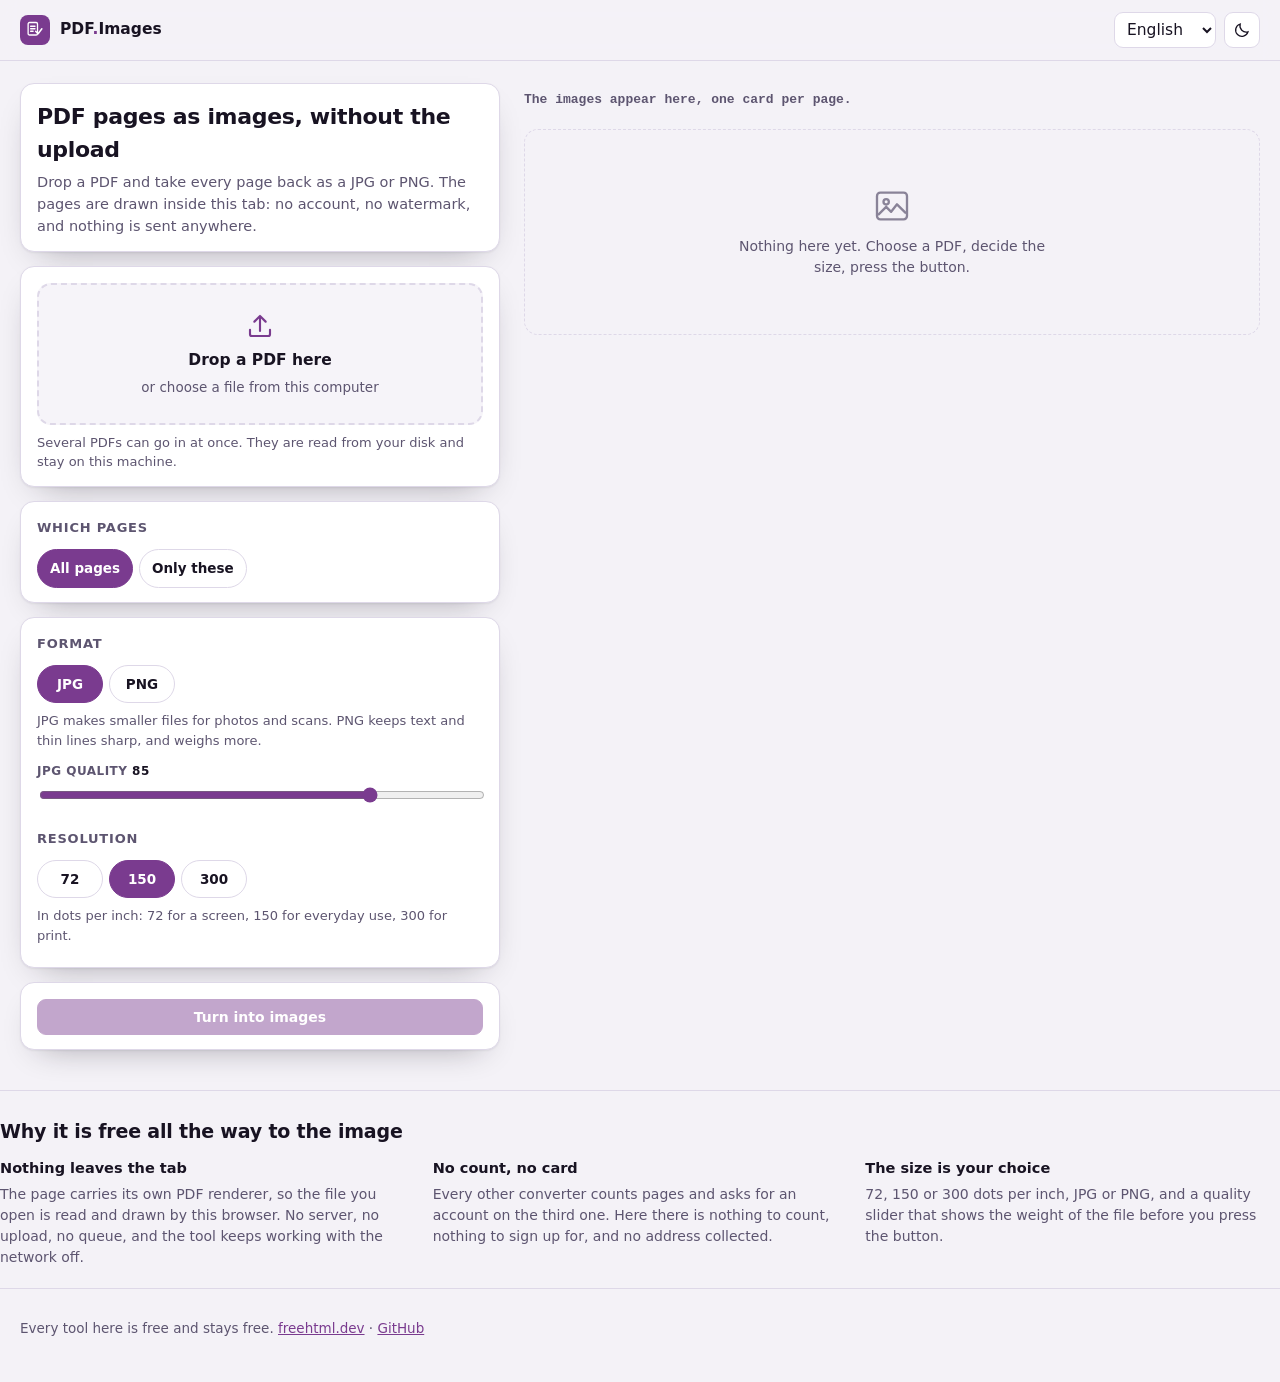
==== index.html @ 57db34dd "CSP prin meta: default-src 'self', connect-src 'self', object-src 'none'. GitHub Pages nu permite an" ====
<!DOCTYPE html>
<html lang="en" data-version="1.0.0">
<head>
<meta charset="utf-8">
<meta http-equiv="Content-Security-Policy" content="default-src 'self'; script-src 'self' 'unsafe-inline' blob: 'wasm-unsafe-eval'; style-src 'self' 'unsafe-inline'; img-src 'self' data: blob:; font-src 'self' data:; media-src 'self' blob: data:; connect-src 'self'; worker-src 'self' blob:; object-src 'none'; base-uri 'self'; upgrade-insecure-requests">
<!-- CSP prin meta: GitHub Pages nu permite antete HTTP. Fara frame-ancestors/form-action, pe care meta nu le accepta. -->
<meta name="viewport" content="width=device-width, initial-scale=1, viewport-fit=cover">
<meta name="color-scheme" content="light dark">
<meta name="theme-color" content="#7a3b8f">
<title>PDF to Images · pages as JPG or PNG, made in the tab</title>
<meta name="description" content="Turn every page of a PDF into a JPG or PNG at the resolution you pick. No account, no watermark, no upload: the pages are drawn inside the browser.">
<meta name="author" content="Kristian Mario Miskovic (TekiDeki)">
<meta name="robots" content="index, follow">
<link rel="manifest" href="manifest.json">
<link rel="icon" href="favicon.ico" sizes="32x32">
<link rel="icon" href="icons/icon.svg" type="image/svg+xml">
<link rel="apple-touch-icon" href="apple-touch-icon.png">
<style>
/* PDF to Images - TekiDeki
   SPDX-License-Identifier: Apache-2.0
   One skin for the tool, a second one for the dark theme. The page images are
   shown on a neutral sheet so a white PDF still has an edge. */

:root{
  --bg:#f4f2f7; --surface:#ffffff; --surface-2:#ebe7f1; --ink:#181322; --muted:#5d5570;
  --line:#ded8e8; --accent:#7a3b8f; --accent-ink:#ffffff; --danger:#a43126;
  --shadow:0 1px 2px rgba(24,19,34,.06),0 14px 34px -20px rgba(24,19,34,.45);
  --r:14px; --r-sm:9px;
  --sans:ui-sans-serif,system-ui,-apple-system,"Segoe UI",Roboto,"Helvetica Neue",Arial,sans-serif;
  --mono:ui-monospace,SFMono-Regular,"SF Mono",Menlo,Consolas,monospace;
}
html[data-theme="dark"]{
  --bg:#100c16; --surface:#191322; --surface-2:#211a2c; --ink:#ece7f4; --muted:#a99cbd;
  --line:#2f2740; --accent:#c79ae0; --accent-ink:#1a1022;
  --shadow:0 1px 2px rgba(0,0,0,.55),0 20px 44px -26px rgba(0,0,0,.95);
}
*{box-sizing:border-box}
[hidden]{display:none !important}
body{margin:0;background:var(--bg);color:var(--ink);font-family:var(--sans);font-size:15.5px;line-height:1.5;-webkit-font-smoothing:antialiased}
.wrap{max-width:1400px;margin:0 auto;padding:0 20px}
.sr{position:absolute;width:1px;height:1px;overflow:hidden;clip:rect(0 0 0 0);white-space:nowrap}
.skip{position:absolute;left:-999px}
.skip:focus{left:12px;top:12px;z-index:30;background:var(--surface);padding:10px 14px;border-radius:8px}

/* top bar */
.topbar{position:sticky;top:0;z-index:20;background:color-mix(in srgb,var(--bg) 88%,transparent);backdrop-filter:blur(10px);border-bottom:1px solid var(--line)}
.topbar-in{display:flex;align-items:center;justify-content:space-between;gap:12px;height:60px}
.brand{display:flex;align-items:center;gap:10px;text-decoration:none;color:var(--ink);font-weight:650}
.mark{width:30px;height:30px;display:grid;place-items:center;border-radius:8px;background:var(--accent);color:var(--accent-ink)}
.mark svg{width:20px;height:20px;fill:none;stroke:currentColor}
.brand-dot{color:var(--accent)}
.tools{display:flex;align-items:center;gap:8px}
.select,.iconbtn{height:36px;border:1px solid var(--line);background:var(--surface);color:var(--ink);border-radius:9px;font:inherit}
.select{padding:0 8px;max-width:150px}
.iconbtn{width:36px;display:grid;place-items:center;cursor:pointer}
.iconbtn svg{width:18px;height:18px;fill:none;stroke:currentColor;stroke-width:1.7;stroke-linecap:round}
html[data-theme="dark"] .moon{display:none}
html[data-theme="light"] .sun{display:none}

/* the two columns */
.layout{display:grid;grid-template-columns:minmax(340px,480px) minmax(0,1fr);gap:24px;align-items:start;padding-top:22px;padding-bottom:30px}
.editor{display:flex;flex-direction:column;gap:14px;min-width:0}
.panel{background:var(--surface);border:1px solid var(--line);border-radius:var(--r);padding:16px 16px 14px;box-shadow:var(--shadow)}
.panel h2{margin:0 0 12px;font-size:13px;letter-spacing:.06em;text-transform:uppercase;color:var(--muted)}
.panel h2:not(:first-child){margin-top:18px}
h1{font-size:22px;margin:0 0 6px;letter-spacing:-.015em}
.lede{margin:0;color:var(--muted);font-size:14.5px}
.hint{margin:8px 0 0;color:var(--muted);font-size:13px}
.warn{margin:8px 0 0;color:var(--danger);font-size:13px;font-weight:600}

/* drop zone */
.drop{
  display:flex;flex-direction:column;align-items:center;gap:4px;text-align:center;
  border:2px dashed var(--line);border-radius:var(--r);padding:26px 16px;cursor:pointer;
  background:color-mix(in srgb,var(--surface-2) 45%,var(--surface));transition:border-color .15s,background .15s;
}
.drop:hover,.drop.over{border-color:var(--accent);background:color-mix(in srgb,var(--accent) 8%,var(--surface))}
.drop strong{font-size:15.5px}
.drop span{color:var(--muted);font-size:13.5px}
.drop-icon{width:30px;height:30px;fill:none;stroke:var(--accent);stroke-width:1.7;stroke-linecap:round;stroke-linejoin:round;margin-bottom:4px}
.drop input{position:absolute;width:1px;height:1px;opacity:0}

/* chosen files */
.files{list-style:none;margin:12px 0 0;padding:0;display:flex;flex-direction:column;gap:8px}
.files:empty{display:none}
.file-item{display:flex;align-items:center;gap:10px;padding:9px;border:1px solid var(--line);border-radius:var(--r-sm);background:var(--surface-2)}
.file-thumb{width:44px;height:58px;object-fit:contain;background:#fff;border-radius:4px;border:1px solid var(--line);flex:none}
.file-meta{min-width:0;flex:1}
.file-name{display:block;font-size:13.5px;font-weight:600;white-space:nowrap;overflow:hidden;text-overflow:ellipsis}
.file-sub{display:block;font-size:12.5px;color:var(--muted)}
.file-x{flex:none}

/* segmented control */
.seg{display:flex;flex-wrap:wrap;gap:6px}
.seg-item{position:relative}
.seg-item input{position:absolute;opacity:0;width:1px;height:1px}
.seg-item span{
  display:inline-flex;align-items:center;justify-content:center;min-width:66px;
  padding:8px 12px;border:1px solid var(--line);border-radius:999px;font-size:13.5px;font-weight:600;
  cursor:pointer;background:var(--surface);
}
.seg-item input:checked+span{background:var(--accent);border-color:var(--accent);color:var(--accent-ink)}
.seg-item input:focus-visible+span{outline:2px solid color-mix(in srgb,var(--accent) 55%,transparent);outline-offset:2px}

/* fields */
.field{display:block;margin:12px 0 0}
.field>span{display:block;font-size:12px;font-weight:600;text-transform:uppercase;letter-spacing:.04em;color:var(--muted);margin-bottom:5px}
.field input[type="text"],.field input[type="password"]{
  width:100%;font:inherit;font-size:14.5px;color:var(--ink);background:var(--surface-2);
  border:1px solid var(--line);border-radius:var(--r-sm);padding:9px 10px;
}
.field input:focus{outline:2px solid color-mix(in srgb,var(--accent) 55%,transparent);outline-offset:1px;border-color:var(--accent)}
.field input[type="range"]{width:100%;accent-color:var(--accent);margin-top:2px}
.field b{color:var(--ink);font-variant-numeric:tabular-nums}

/* buttons */
.btn{
  display:inline-flex;align-items:center;justify-content:center;gap:7px;
  font:600 14px/1 var(--sans);padding:10px 13px;border-radius:9px;cursor:pointer;
  border:1px solid var(--line);background:var(--surface);color:var(--ink);text-decoration:none;
}
.btn:hover{border-color:var(--accent)}
.btn.small{padding:7px 10px;font-size:13px}
.shot-foot .btn{flex:1 1 auto}
.btn.primary{background:var(--accent);border-color:var(--accent);color:var(--accent-ink)}
.btn.ghost{background:transparent}
.btn.wide{width:100%}
.btn:disabled{opacity:.45;cursor:not-allowed}
.btn:disabled:hover{border-color:var(--line)}
.actions-panel{display:flex;flex-direction:column;gap:10px}
.status{margin:0;color:var(--muted);font-size:13.5px;min-height:20px}
.status:empty{display:none}

/* viewer */
.viewer{min-width:0}
.viewer-bar{display:flex;align-items:center;justify-content:space-between;gap:12px;margin-bottom:12px;min-height:34px}
.pages-count{font:600 13px/1.3 var(--mono);color:var(--muted)}
.progress{margin-bottom:12px}
.progress .bar{height:8px;border-radius:999px;background:var(--surface-2);overflow:hidden;border:1px solid var(--line)}
.progress .bar span{display:block;height:100%;width:0;background:var(--accent);transition:width .15s linear}
.progress p{margin:6px 0 0;font-size:13px;color:var(--muted)}
.shots{display:grid;grid-template-columns:repeat(auto-fill,minmax(240px,1fr));gap:14px}
.shot{background:var(--surface);border:1px solid var(--line);border-radius:var(--r);overflow:hidden;box-shadow:var(--shadow);display:flex;flex-direction:column}
.shot img{display:block;width:100%;height:260px;object-fit:contain;background:#fff;border-bottom:1px solid var(--line)}
.shot-foot{display:flex;flex-wrap:wrap;align-items:center;gap:8px;padding:10px}
.shot-meta{flex:1 1 100%;min-width:0}
.shot-name{display:block;font-size:12.5px;font-weight:600;white-space:nowrap;overflow:hidden;text-overflow:ellipsis}
.shot-sub{display:block;font:11.5px/1.4 var(--mono);color:var(--muted)}
.empty{display:grid;place-items:center;text-align:center;gap:10px;padding:56px 20px;border:1px dashed var(--line);border-radius:var(--r);color:var(--muted)}
.empty svg{width:40px;height:40px;fill:none;stroke:currentColor;stroke-width:1.4;stroke-linecap:round;stroke-linejoin:round;opacity:.7}
.empty p{margin:0;font-size:14px;max-width:38ch}

/* modal */
.modal{position:fixed;inset:0;z-index:40;display:grid;place-items:center;padding:20px;background:rgba(12,8,18,.55)}
.modal[hidden]{display:none}
.modal-card{width:100%;max-width:400px;background:var(--surface);border:1px solid var(--line);border-radius:var(--r);padding:18px;box-shadow:0 30px 70px -30px rgba(0,0,0,.6)}
.modal-card h2{margin:0 0 6px;font-size:18px;text-transform:none;letter-spacing:0}
.modal-card p{margin:0;color:var(--muted);font-size:14px}
.modal-actions{display:flex;gap:8px;margin-top:14px}

/* about + foot */
.about{padding:26px 0 10px;border-top:1px solid var(--line);margin-top:10px}
.about h2{font-size:19px;margin:0 0 12px;letter-spacing:-.01em}
.about-grid{display:grid;grid-template-columns:repeat(3,minmax(0,1fr));gap:18px}
.about h3{margin:0 0 4px;font-size:14.5px}
.about p{margin:0;color:var(--muted);font-size:14px}
.foot{border-top:1px solid var(--line);margin-top:10px;padding:16px 0 30px;color:var(--muted);font-size:13.5px}
.foot a{color:var(--accent)}

@media (max-width:1080px){
  .layout{grid-template-columns:minmax(0,1fr)}
  .about-grid{grid-template-columns:minmax(0,1fr)}
}
@media (max-width:520px){
  .shots{grid-template-columns:repeat(auto-fill,minmax(150px,1fr))}
  .shot img{height:190px}
}
@media (prefers-reduced-motion:reduce){*{transition:none !important;animation:none !important}}
</style>
<script>
/* Paint the stored theme before the body exists, so a reload never flashes. */
(function () {
  try {
    var saved = localStorage.getItem('pdf-images.theme');
    var dark = saved === 'dark' || (!saved && window.matchMedia && window.matchMedia('(prefers-color-scheme: dark)').matches);
    document.documentElement.setAttribute('data-theme', dark ? 'dark' : 'light');
  } catch (e) {
    document.documentElement.setAttribute('data-theme', 'light');
  }
}());
</script>
</head>
<body>

<a class="skip" href="#editor" data-i18n="skip">Skip to the file</a>

<header class="topbar">
  <div class="wrap topbar-in">
    <a class="brand" href="#editor">
      <span class="mark" aria-hidden="true"><svg viewBox="0 0 32 32"><rect x="5" y="4" width="15" height="20" rx="2.2" fill="none" stroke="currentColor" stroke-width="2.1"/><path d="M9 10h7M9 14h7M9 18h4" stroke="currentColor" stroke-width="2.1" stroke-linecap="round"/><path d="M17 18l4 4 6-8" fill="none" stroke="currentColor" stroke-width="2.4" stroke-linecap="round" stroke-linejoin="round"/></svg></span>
      <span class="brand-text">PDF<span class="brand-dot">.</span>Images</span>
    </a>
    <div class="tools">
      <label class="sr" for="lang" data-i18n="uiLanguage">Interface language</label>
      <select id="lang" class="select"></select>
      <button id="theme" class="iconbtn" type="button" data-i18n-aria-label="theme" aria-label="Switch theme">
        <svg class="sun" viewBox="0 0 24 24" aria-hidden="true"><circle cx="12" cy="12" r="4.2"/><path d="M12 2.6v2.2M12 19.2v2.2M4.2 12H2M22 12h-2.2M6 6l1.6 1.6M16.4 16.4L18 18M18 6l-1.6 1.6M7.6 16.4L6 18"/></svg>
        <svg class="moon" viewBox="0 0 24 24" aria-hidden="true"><path d="M20 14.4A8.4 8.4 0 0 1 9.6 4a8.4 8.4 0 1 0 10.4 10.4z"/></svg>
      </button>
    </div>
  </div>
</header>

<main class="wrap layout">

  <section class="editor" id="editor" aria-label="Settings">

    <div class="panel">
      <h1 data-i18n="h1">PDF pages as images, without the upload</h1>
      <p class="lede" data-i18n="lede">Drop a PDF and take every page back as a JPG or PNG. The pages are drawn inside this tab: no account, no watermark, and nothing is sent anywhere.</p>
    </div>

    <div class="panel">
      <label class="drop" id="drop" for="file">
        <svg class="drop-icon" viewBox="0 0 24 24" aria-hidden="true"><path d="M12 16V4m0 0L7.5 8.5M12 4l4.5 4.5"/><path d="M4 15v3.5A1.5 1.5 0 0 0 5.5 20h13a1.5 1.5 0 0 0 1.5-1.5V15"/></svg>
        <strong data-i18n="dropTitle">Drop a PDF here</strong>
        <span data-i18n="dropOr">or choose a file from this computer</span>
        <input id="file" type="file" accept="application/pdf,.pdf" multiple>
      </label>
      <p class="hint" data-i18n="dropHint">Several PDFs can go in at once. They are read from your disk and stay on this machine.</p>

      <ul class="files" id="files"></ul>

      <button id="btn-clear" class="btn ghost small" type="button" hidden data-i18n="clear">Start over</button>
    </div>

    <div class="panel" id="panel-pages">
      <h2 data-i18n="rangeTitle">Which pages</h2>
      <div class="seg" role="group" aria-labelledby="rangeLabel">
        <label class="seg-item"><input type="radio" name="range" value="all" checked><span data-i18n="rangeAll">All pages</span></label>
        <label class="seg-item"><input type="radio" name="range" value="some"><span data-i18n="rangeSome">Only these</span></label>
      </div>
      <label class="field" id="range-field" hidden>
        <span data-i18n="rangeLabel2">Pages to take</span>
        <input id="range" type="text" inputmode="numeric" placeholder="1-3, 7, 10-12" data-i18n-placeholder="rangePlaceholder" value="">
      </label>
      <p class="warn" id="range-warn" hidden data-i18n="rangeBad">That page list cannot be read. Try 1-3, 7.</p>
    </div>

    <div class="panel">
      <h2 data-i18n="formatTitle">Format</h2>
      <div class="seg" role="group">
        <label class="seg-item"><input type="radio" name="format" value="jpg" checked><span>JPG</span></label>
        <label class="seg-item"><input type="radio" name="format" value="png"><span>PNG</span></label>
      </div>
      <p class="hint" data-i18n="formatHint">JPG makes smaller files for photos and scans. PNG keeps text and thin lines sharp, and weighs more.</p>

      <label class="field" id="quality-field">
        <span><span data-i18n="qualityTitle">JPG quality</span> <b id="quality-out">85</b></span>
        <input id="quality" type="range" min="40" max="100" step="5" value="85">
      </label>

      <h2 data-i18n="resTitle">Resolution</h2>
      <div class="seg" role="group">
        <label class="seg-item"><input type="radio" name="dpi" value="72"><span>72</span></label>
        <label class="seg-item"><input type="radio" name="dpi" value="150" checked><span>150</span></label>
        <label class="seg-item"><input type="radio" name="dpi" value="300"><span>300</span></label>
      </div>
      <p class="hint" data-i18n="resHint">In dots per inch: 72 for a screen, 150 for everyday use, 300 for print.</p>
      <p class="hint" id="res-note"></p>
    </div>

    <div class="panel actions-panel">
      <button id="convert" class="btn primary wide" type="button" disabled data-i18n="convert">Turn into images</button>
      <p class="status" id="status" role="status" aria-live="polite"></p>
      <p class="warn" id="error" role="alert" hidden></p>
    </div>

  </section>

  <section class="viewer" aria-label="Images">
    <div class="viewer-bar">
      <span class="pages-count" id="count" data-i18n="resultsEmpty">The images appear here, one card per page.</span>
      <button id="dl-all" class="btn primary small" type="button" hidden data-i18n="downloadAll">Download all as ZIP</button>
    </div>
    <div class="progress" id="progress" hidden>
      <div class="bar"><span id="bar-fill"></span></div>
      <p id="progress-text"></p>
    </div>
    <div class="shots" id="results"></div>
    <div class="empty" id="empty">
      <svg viewBox="0 0 24 24" aria-hidden="true"><rect x="3" y="4" width="18" height="16" rx="2"/><circle cx="8.5" cy="9.5" r="1.6"/><path d="M4 17l4.5-4.5 3 3L15 11l5 5"/></svg>
      <p data-i18n="emptyText">Nothing here yet. Choose a PDF, decide the size, press the button.</p>
    </div>
  </section>

</main>

<section class="about wrap">
  <h2 data-i18n="aboutTitle">Why it is free all the way to the image</h2>
  <div class="about-grid">
    <div>
      <h3 data-i18n="about1Title">Nothing leaves the tab</h3>
      <p data-i18n="about1Body">The page carries its own PDF renderer, so the file you open is read and drawn by this browser. No server, no upload, no queue, and the tool keeps working with the network off.</p>
    </div>
    <div>
      <h3 data-i18n="about2Title">No count, no card</h3>
      <p data-i18n="about2Body">Every other converter counts pages and asks for an account on the third one. Here there is nothing to count, nothing to sign up for, and no address collected.</p>
    </div>
    <div>
      <h3 data-i18n="about3Title">The size is your choice</h3>
      <p data-i18n="about3Body">72, 150 or 300 dots per inch, JPG or PNG, and a quality slider that shows the weight of the file before you press the button.</p>
    </div>
  </div>
</section>

<footer class="foot">
  <div class="wrap">
    <p><span data-i18n="footerFree">Every tool here is free and stays free.</span> <a href="https://freehtml.dev">freehtml.dev</a> · <a href="https://github.com/TekiDeki/PDF-to-Images">GitHub</a></p>
  </div>
</footer>

<div class="modal" id="locked" hidden>
  <div class="modal-card" role="dialog" aria-modal="true" aria-labelledby="locked-title">
    <h2 id="locked-title" data-i18n="lockedTitle">This PDF is locked</h2>
    <p data-i18n="lockedHint">Type its password. It is used here and never leaves this tab.</p>
    <label class="field">
      <span data-i18n="passwordLabel">Password</span>
      <input id="password" type="password" autocomplete="off" spellcheck="false">
    </label>
    <p class="warn" id="locked-warn" hidden data-i18n="wrongPassword">That password did not open the file.</p>
    <div class="modal-actions">
      <button id="unlock" class="btn primary" type="button" data-i18n="unlock">Open</button>
      <button id="locked-cancel" class="btn ghost" type="button" data-i18n="cancel">Cancel</button>
    </div>
  </div>
</div>

<script type="text/plain" id="engine-main">/**
 * @licstart The following is the entire license notice for the
 * JavaScript code in this page
 *
 * Copyright 2024 Mozilla Foundation
 *
 * Licensed under the Apache License, Version 2.0 (the "License");
 * you may not use this file except in compliance with the License.
 * You may obtain a copy of the License at
 *
 *     http://www.apache.org/licenses/LICENSE-2.0
 *
 * Unless required by applicable law or agreed to in writing, software
 * distributed under the License is distributed on an "AS IS" BASIS,
 * WITHOUT WARRANTIES OR CONDITIONS OF ANY KIND, either express or implied.
 * See the License for the specific language governing permissions and
 * limitations under the License.
 * @licend The above is the entire license notice for the
 * JavaScript code in this page
 */
/**
 * pdfjsVersion = 6.4.299
 * pdfjsBuild = d0991a0d5
 */
const t=!("object"!=typeof process||process+""!="[object process]"||process.versions.nw||process.versions.electron&&process.type&&"browser"!==process.type),e=[1/0,1/0,-1/0,-1/0],i=new Float32Array(e),n=[.001,0,0,.001,0,0],s="http://www.w3.org/2000/svg",r=1,a=2,o=4,l=16,h=32,c=64,d=128,u=256,p={DISABLE:0,ENABLE:1,ENABLE_FORMS:2,ENABLE_STORAGE:3},g="pdfjs_internal_id_",m="pdfjs_internal_editor_",f={DISABLE:-1,NONE:0,FREETEXT:3,HIGHLIGHT:9,STAMP:13,INK:15,POPUP:16,SIGNATURE:101,COMMENT:102},b={RESIZE:1,CREATE:2,FREETEXT_SIZE:11,FREETEXT_COLOR:12,FREETEXT_OPACITY:13,INK_COLOR:21,INK_THICKNESS:22,INK_OPACITY:23,INK_COLOR_AND_OPACITY:24,HIGHLIGHT_COLOR:31,HIGHLIGHT_THICKNESS:32,HIGHLIGHT_FREE:33,HIGHLIGHT_SHOW_ALL:34,DRAW_STEP:41},y={PRINT:4,MODIFY_CONTENTS:8,COPY:16,MODIFY_ANNOTATIONS:32,FILL_INTERACTIVE_FORMS:256,COPY_FOR_ACCESSIBILITY:512,ASSEMBLE:1024,PRINT_HIGH_QUALITY:2048},v=0,w=1,A=2,x=3,C=3,E=4,S={GRAYSCALE_1BPP:1,RGB_24BPP:2,RGBA_32BPP:3},T={TEXT:1,LINK:2,FREETEXT:3,LINE:4,SQUARE:5,CIRCLE:6,POLYGON:7,POLYLINE:8,HIGHLIGHT:9,UNDERLINE:10,SQUIGGLY:11,STRIKEOUT:12,STAMP:13,CARET:14,INK:15,POPUP:16,FILEATTACHMENT:17,SOUND:18,MOVIE:19,WIDGET:20,SCREEN:21,PRINTERMARK:22,TRAPNET:23,WATERMARK:24,THREED:25,REDACT:26,RICHMEDIA:27},_=1,k=2,D=3,P=4,M=5,I={ERRORS:0,WARNINGS:1,INFOS:5},F={dependency:1,setLineWidth:2,setLineCap:3,setLineJoin:4,setMiterLimit:5,setDash:6,setRenderingIntent:7,setFlatness:8,setGState:9,save:10,restore:11,transform:12,moveTo:13,lineTo:14,curveTo:15,curveTo2:16,curveTo3:17,closePath:18,rectangle:19,stroke:20,closeStroke:21,fill:22,eoFill:23,fillStroke:24,eoFillStroke:25,closeFillStroke:26,closeEOFillStroke:27,endPath:28,clip:29,eoClip:30,beginText:31,endText:32,setCharSpacing:33,setWordSpacing:34,setHScale:35,setLeading:36,setFont:37,setTextRenderingMode:38,setTextRise:39,moveText:40,setLeadingMoveText:41,setTextMatrix:42,nextLine:43,showText:44,showSpacedText:45,nextLineShowText:46,nextLineSetSpacingShowText:47,setCharWidth:48,setCharWidthAndBounds:49,setStrokeColorSpace:50,setFillColorSpace:51,setStrokeColor:52,setStrokeColorN:53,setFillColor:54,setFillColorN:55,setStrokeGray:56,setFillGray:57,setStrokeRGBColor:58,setFillRGBColor:59,setStrokeCMYKColor:60,setFillCMYKColor:61,shadingFill:62,beginInlineImage:63,beginImageData:64,endInlineImage:65,paintXObject:66,markPoint:67,markPointProps:68,beginMarkedContent:69,beginMarkedContentProps:70,endMarkedContent:71,beginCompat:72,endCompat:73,paintFormXObjectBegin:74,paintFormXObjectEnd:75,beginGroup:76,endGroup:77,beginAnnotation:80,endAnnotation:81,paintImageMaskXObject:83,paintImageMaskXObjectGroup:84,paintImageXObject:85,paintInlineImageXObject:86,paintInlineImageXObjectGroup:87,paintImageXObjectRepeat:88,paintImageMaskXObjectRepeat:89,paintSolidColorImageMask:90,constructPath:91,setStrokeTransparent:92,setFillTransparent:93,rawFillPath:94},B=0,O=1,R=2,L=3,N=4,U={NEED_PASSWORD:1,INCORRECT_PASSWORD:2};let H=I.WARNINGS;function setVerbosityLevel(t){Number.isInteger(t)&&(H=t)}function getVerbosityLevel(){return H}function info(t){H>=I.INFOS&&console.info(`Info: ${t}`)}function warn(t){H>=I.WARNINGS&&console.warn(`Warning: ${t}`)}function unreachable(t){throw new Error(t)}function assert(t,e){t||unreachable(e)}function createValidAbsoluteUrl(t,e=null,i=null){if(!t)return null;if(i&&"string"==typeof t){if(i.addDefaultProtocol&&t.startsWith("www.")){const e=t.match(/\./g);e?.length>=2&&(t=`http://${t}`)}if(i.tryConvertEncoding)try{t=function stringToUTF8String(t){return decodeURIComponent(escape(t))}(t)}catch{}}const n=e?URL.parse(t,e):URL.parse(t);return function _isValidProtocol(t){switch(t?.protocol){case"http:":case"https:":case"ftp:":case"mailto:":case"tel:":return!0;default:return!1}}(n)?n:null}function updateUrlHash(t,e,i=!1){const n=URL.parse(t);if(n){n.hash=e;return n.href}return i&&createValidAbsoluteUrl(t,"http://example.com")?t.split("#",1)[0]+""+(e?`#${e}`:""):""}function stripPath(t){return t.substring(t.lastIndexOf("/")+1)}function shadow(t,e,i,n=!1){Object.defineProperty(t,e,{value:i,enumerable:!n,configurable:!0,writable:!1});return i}const z=function BaseExceptionClosure(){function BaseException(t,e){this.message=t;this.name=e}BaseException.prototype=new Error;BaseException.constructor=BaseException;return BaseException}();class PasswordException extends z{constructor(t,e){super(t,"PasswordException");this.code=e}}class UnknownErrorException extends z{constructor(t,e){super(t,"UnknownErrorException");this.details=e}}class InvalidPDFException extends z{constructor(t){super(t,"InvalidPDFException")}}class ResponseException extends z{constructor(t,e,i){super(t,"ResponseException");this.status=e;this.missing=i}}class FormatError extends z{constructor(t){super(t,"FormatError")}}class AbortException extends z{constructor(t){super(t,"AbortException")}}function stringToBytes(t){"string"!=typeof t&&unreachable("Invalid argument for stringToBytes");const e=t.length,i=new Uint8Array(e);for(let n=0;n<e;++n)i[n]=255&t.charCodeAt(n);return i}class FeatureTest{static get isLittleEndian(){const t=new Uint8Array(4);t[0]=1;return shadow(this,"isLittleEndian",1===new Uint32Array(t.buffer,0,1)[0])}static get isOffscreenCanvasSupported(){return shadow(this,"isOffscreenCanvasSupported","undefined"!=typeof OffscreenCanvas)}static get isImageDecoderSupported(){return shadow(this,"isImageDecoderSupported","undefined"!=typeof ImageDecoder)}static get isFloat16ArraySupported(){return shadow(this,"isFloat16ArraySupported","undefined"!=typeof Float16Array)}static get isSanitizerSupported(){return shadow(this,"isSanitizerSupported","undefined"!=typeof Sanitizer)}static get platform(){const{platform:t,userAgent:e}=navigator;return shadow(this,"platform",{isAndroid:e.includes("Android"),isLinux:t.includes("Linux"),isMac:t.includes("Mac"),isWindows:t.includes("Win"),isFirefox:e.includes("Firefox")})}static get isCanvasFilterSupported(){let t;this.isOffscreenCanvasSupported?t=new OffscreenCanvas(1,1).getContext("2d"):"undefined"!=typeof document&&(t=document.createElement("canvas").getContext("2d"));return shadow(this,"isCanvasFilterSupported",void 0!==t?.filter)}static get isAlphaColorInputSupported(){if("undefined"==typeof document)return shadow(this,"isAlphaColorInputSupported",!1);const t=document.createElement("input");t.type="color";t.setAttribute("alpha","");t.value="#ff000080";return shadow(this,"isAlphaColorInputSupported","#ff0000"!==t.value)}static get isBackdropFilterSupported(){return shadow(this,"isBackdropFilterSupported","undefined"!=typeof CSS&&CSS.supports("backdrop-filter","blur(1px)"))}}class Util{static get hexNums(){return shadow(this,"hexNums",Array.from({length:256},(t,e)=>e.toString(16).padStart(2,"0")))}static makeHexColor(t,e,i){return`#${this.hexNums[t]}${this.hexNums[e]}${this.hexNums[i]}`}static transform(t,e){return[t[0]*e[0]+t[2]*e[1],t[1]*e[0]+t[3]*e[1],t[0]*e[2]+t[2]*e[3],t[1]*e[2]+t[3]*e[3],t[0]*e[4]+t[2]*e[5]+t[4],t[1]*e[4]+t[3]*e[5]+t[5]]}static multiplyByDOMMatrix(t,e){return[t[0]*e.a+t[2]*e.b,t[1]*e.a+t[3]*e.b,t[0]*e.c+t[2]*e.d,t[1]*e.c+t[3]*e.d,t[0]*e.e+t[2]*e.f+t[4],t[1]*e.e+t[3]*e.f+t[5]]}static applyTransform(t,e,i=0){const n=t[i],s=t[i+1];t[i]=n*e[0]+s*e[2]+e[4];t[i+1]=n*e[1]+s*e[3]+e[5]}static applyTransformToBezier(t,e,i=0){const n=e[0],s=e[1],r=e[2],a=e[3],o=e[4],l=e[5];for(let e=0;e<6;e+=2){const h=t[i+e],c=t[i+e+1];t[i+e]=h*n+c*r+o;t[i+e+1]=h*s+c*a+l}}static applyInverseTransform(t,e){const i=t[0],n=t[1],s=e[0]*e[3]-e[1]*e[2];t[0]=(i*e[3]-n*e[2]+e[2]*e[5]-e[4]*e[3])/s;t[1]=(-i*e[1]+n*e[0]+e[4]*e[1]-e[5]*e[0])/s}static axialAlignedBoundingBox(t,e,i){const n=e[0],s=e[1],r=e[2],a=e[3],o=e[4],l=e[5],h=t[0],c=t[1],d=t[2],u=t[3];let p=n*h+o,g=p,m=n*d+o,f=m,b=a*c+l,y=b,v=a*u+l,w=v;if(0!==s||0!==r){const t=s*h,e=s*d,i=r*c,n=r*u;p+=i;f+=i;m+=n;g+=n;b+=t;w+=t;v+=e;y+=e}i[0]=Math.min(i[0],p,m,g,f);i[1]=Math.min(i[1],b,v,y,w);i[2]=Math.max(i[2],p,m,g,f);i[3]=Math.max(i[3],b,v,y,w)}static inverseTransform(t){const e=t[0]*t[3]-t[1]*t[2];return[t[3]/e,-t[1]/e,-t[2]/e,t[0]/e,(t[2]*t[5]-t[4]*t[3])/e,(t[4]*t[1]-t[5]*t[0])/e]}static singularValueDecompose2dScale(t,e){const i=t[0],n=t[1],s=t[2],r=t[3],a=i**2+n**2,o=i*s+n*r,l=s**2+r**2,h=(a+l)/2,c=Math.sqrt(h**2-(a*l-o**2));e[0]=Math.sqrt(h+c||1);e[1]=Math.sqrt(h-c||1)}static normalizeRect(t){const e=t.slice(0);if(t[0]>t[2]){e[0]=t[2];e[2]=t[0]}if(t[1]>t[3]){e[1]=t[3];e[3]=t[1]}return e}static intersect(t,e){const i=Math.max(Math.min(t[0],t[2]),Math.min(e[0],e[2])),n=Math.min(Math.max(t[0],t[2]),Math.max(e[0],e[2]));if(i>n)return null;const s=Math.max(Math.min(t[1],t[3]),Math.min(e[1],e[3])),r=Math.min(Math.max(t[1],t[3]),Math.max(e[1],e[3]));return s>r?null:[i,s,n,r]}static pointBoundingBox(t,e,i){i[0]=Math.min(i[0],t);i[1]=Math.min(i[1],e);i[2]=Math.max(i[2],t);i[3]=Math.max(i[3],e)}static rectBoundingBox(t,e,i,n,s){s[0]=Math.min(s[0],t,i);s[1]=Math.min(s[1],e,n);s[2]=Math.max(s[2],t,i);s[3]=Math.max(s[3],e,n)}static#t(t,e,i,n,s,r,a,o,l,h){if(l<=0||l>=1)return;const c=1-l,d=l*l,u=d*l,p=c*(c*(c*t+3*l*e)+3*d*i)+u*n,g=c*(c*(c*s+3*l*r)+3*d*a)+u*o;h[0]=Math.min(h[0],p);h[1]=Math.min(h[1],g);h[2]=Math.max(h[2],p);h[3]=Math.max(h[3],g)}static#e(t,e,i,n,s,r,a,o,l,h,c,d){if(Math.abs(l)<1e-12){Math.abs(h)>=1e-12&&this.#t(t,e,i,n,s,r,a,o,-c/h,d);return}const u=h**2-4*c*l;if(u<0)return;const p=Math.sqrt(u),g=2*l;this.#t(t,e,i,n,s,r,a,o,(-h+p)/g,d);this.#t(t,e,i,n,s,r,a,o,(-h-p)/g,d)}static bezierBoundingBox(t,e,i,n,s,r,a,o,l){l[0]=Math.min(l[0],t,a);l[1]=Math.min(l[1],e,o);l[2]=Math.max(l[2],t,a);l[3]=Math.max(l[3],e,o);this.#e(t,i,s,a,e,n,r,o,3*(3*(i-s)-t+a),6*(t-2*i+s),3*(i-t),l);this.#e(t,i,s,a,e,n,r,o,3*(3*(n-r)-e+o),6*(e-2*n+r),3*(n-e),l)}}let G=null,V=null;function normalizeUnicode(t){if(!G){G=/([\u00a0\u00b5\u037e\u0eb3\u2000-\u200a\u202f\u2126\ufb00-\ufb04\ufb06\ufb20-\ufb36\ufb38-\ufb3c\ufb3e\ufb40\ufb41\ufb43\ufb44\ufb46-\ufba1\ufba4-\ufba9\ufbae-\ufbb1\ufbd3-\ufbdc\ufbde-\ufbe7\ufbea-\ufbf8\ufbfc\ufbfd\ufc00-\ufc5d\ufc64-\ufcf1\ufcf5-\ufd3d\ufd88\ufdf4\ufdfa\ufdfb\ufe71\ufe77\ufe79\ufe7b\ufe7d]+)|(\ufb05+)/gu;V=new Map([["ﬅ","ſt"]])}return t.replaceAll(G,(t,e,i)=>e?e.normalize("NFKC"):V.get(i))}function getUuid(){if("function"==typeof crypto.randomUUID)return crypto.randomUUID();const t=new Uint8Array(32);crypto.getRandomValues(t);return function bytesToString(t){"object"==typeof t&&void 0!==t?.length||unreachable("Invalid argument for bytesToString");const e=t.length,i=8192;if(e<i)return String.fromCharCode.apply(null,t);const n=[];for(let s=0;s<e;s+=i){const r=Math.min(s+i,e),a=t.subarray(s,r);n.push(String.fromCharCode.apply(null,a))}return n.join("")}(t)}const makeArr=()=>[],makeMap=()=>new Map,makeObj=()=>Object.create(null),makeSet=()=>new Set;"function"!=typeof Iterator.prototype.join&&(Iterator.prototype.join=function(t){return[...this].join(t)});function MathClamp(t,e,i){return Math.min(Math.max(t,e),i)}class PageViewport{constructor({viewBox:t,userUnit:e,scale:i,rotation:n,offsetX:s=0,offsetY:r=0,dontFlip:a=!1}){this.viewBox=t;this.userUnit=e;this.scale=i;this.rotation=n;this.offsetX=s;this.offsetY=r;i*=e;const o=(t[2]+t[0])/2,l=(t[3]+t[1])/2;let h,c,d,u,p,g,m,f;(n%=360)<0&&(n+=360);switch(n){case 180:h=-1;c=0;d=0;u=1;break;case 90:h=0;c=1;d=1;u=0;break;case 270:h=0;c=-1;d=-1;u=0;break;case 0:h=1;c=0;d=0;u=-1;break;default:throw new Error("PageViewport: Invalid rotation, must be a multiple of 90 degrees.")}if(a){d=-d;u=-u}if(0===h){p=Math.abs(l-t[1])*i+s;g=Math.abs(o-t[0])*i+r;m=(t[3]-t[1])*i;f=(t[2]-t[0])*i}else{p=Math.abs(o-t[0])*i+s;g=Math.abs(l-t[1])*i+r;m=(t[2]-t[0])*i;f=(t[3]-t[1])*i}this.transform=[h*i,c*i,d*i,u*i,p-h*i*o-d*i*l,g-c*i*o-u*i*l];this.width=m;this.height=f}get rawDims(){const t=this.viewBox;return shadow(this,"rawDims",{pageWidth:t[2]-t[0],pageHeight:t[3]-t[1],pageX:t[0],pageY:t[1]})}clone({scale:t=this.scale,rotation:e=this.rotation,offsetX:i=this.offsetX,offsetY:n=this.offsetY,dontFlip:s=!1}={}){return new PageViewport({viewBox:this.viewBox.slice(),userUnit:this.userUnit,scale:t,rotation:e,offsetX:i,offsetY:n,dontFlip:s})}convertToViewportPoint(t,e){const i=[t,e];Util.applyTransform(i,this.transform);return i}convertToPdfPoint(t,e){const i=[t,e];Util.applyInverseTransform(i,this.transform);return i}}class XfaText{static textContent(t){const e=[],i={items:e,styles:Object.create(null)};!function walk(t){if(!t)return;let i=null;const n=t.name;if("#text"===n)i=t.value;else{if(!XfaText.shouldBuildText(n))return;t?.attributes?.textContent?i=t.attributes.textContent:t.value&&(i=t.value)}null!==i&&e.push({str:i});if(t.children)for(const e of t.children)walk(e)}(t);return i}static shouldBuildText(t){return!("textarea"===t||"input"===t||"option"===t||"select"===t)}}const W=/url\(|image-set\(/i,$=/^on/i;class XfaLayer{static get _allowedHtmlElements(){return shadow(this,"_allowedHtmlElements",new Set(["a","b","br","button","div","i","img","input","label","li","ol","option","p","select","span","sub","sup","textarea","ul"]))}static get _allowedSvgElements(){return shadow(this,"_allowedSvgElements",new Set(["ellipse","line","path","rect","svg"]))}static get _allowedRichTextElements(){return shadow(this,"_allowedRichTextElements",new Set(["a","b","br","div","i","li","ol","p","span","sub","sup","ul"]))}static get _allowedRichTextAttributes(){return shadow(this,"_allowedRichTextAttributes",new Set(["class","dir","style"]))}static get _allowedRichTextStyles(){return shadow(this,"_allowedRichTextStyles",new Set(["color","font","fontFamily","fontSize","fontStretch","fontStyle","fontWeight","kerningMode","letterSpacing","lineHeight","margin","marginBottom","marginLeft","marginRight","marginTop","orphans","paddingLeft","paddingRight","breakAfter","breakBefore","breakInside","tabInterval","tabStop","textAlign","textDecoration","textIndent","transform","verticalAlign","widows"]))}static setupStorage(t,e,i,n,s){const r=n.getValue(e,{value:null});switch(i.name){case"textarea":null!==r.value&&(t.textContent=r.value);if("print"===s)break;t.addEventListener("input",t=>{n.setValue(e,{value:t.target.value})});break;case"input":if("radio"===i.attributes.type||"checkbox"===i.attributes.type){r.value===i.attributes.xfaOn?t.setAttribute("checked",!0):r.value===i.attributes.xfaOff&&t.removeAttribute("checked");if("print"===s)break;t.addEventListener("change",t=>{n.setValue(e,{value:t.target.checked?t.target.getAttribute("xfaOn"):t.target.getAttribute("xfaOff")})})}else{null!==r.value&&t.setAttribute("value",r.value);if("print"===s)break;t.addEventListener("input",t=>{n.setValue(e,{value:t.target.value})})}break;case"select":if(null!==r.value){t.setAttribute("value",r.value);for(const t of i.children)t.attributes.value===r.value?t.attributes.selected=!0:Object.hasOwn(t.attributes,"selected")&&delete t.attributes.selected}t.addEventListener("input",t=>{const i=t.target.options,s=-1===i.selectedIndex?"":i[i.selectedIndex].value;n.setValue(e,{value:s})})}}static setAttributes({html:t,element:e,storage:i=null,intent:n,linkService:s}){const{attributes:r}=e,a=t instanceof HTMLAnchorElement;"radio"===r.type&&(r.name=`${r.name}-${n}`);for(const[e,i]of Object.entries(r))if(null!=i&&!$.test(e)&&("richText"!==n||this._allowedRichTextAttributes.has(e)))switch(e){case"class":i.length&&t.setAttribute(e,i.join(" "));break;case"dataId":break;case"id":t.setAttribute("data-element-id",i);break;case"style":if("richText"===n){const e=this._allowedRichTextStyles;for(const[n,s]of Object.entries(i))e.has(n)&&!W.test(s)&&(t.style[n]=s)}else Object.assign(t.style,i);break;case"textContent":t.textContent=i;break;default:(!a||"href"!==e&&"newWindow"!==e)&&t.setAttribute(e,i)}a&&s?.addLinkAttributes(t,r.href,r.newWindow);i&&r.dataId&&this.setupStorage(t,r.dataId,e,i)}static#i(t,e,i){return"richText"===i?!e&&this._allowedRichTextElements.has(t)?document.createElement(t):null:e?e===s&&this._allowedSvgElements.has(t)?document.createElementNS(s,t):null:this._allowedHtmlElements.has(t)?document.createElement(t):null}static render(t){const e=t.annotationStorage,i=t.linkService,n=t.xfaHtml,s=t.intent||"display",r=this.#i(n.name,n.attributes?.xmlns,s)??document.createElement("div");n.attributes&&this.setAttributes({html:r,element:n,intent:s,linkService:i});const a="richText"!==s,o=t.div;o.append(r);if(t.viewport){const e=`matrix(${t.viewport.transform.join(",")})`;o.style.transform=e}a&&o.setAttribute("class","xfaLayer xfaFont");const l=[];if(0===n.children.length){if(n.value){const t=document.createTextNode(n.value);r.append(t);a&&XfaText.shouldBuildText(n.name)&&l.push(t)}return{textDivs:l}}const h=[[n,-1,r]];for(;h.length>0;){const[t,n,r]=h.at(-1);if(n+1===t.children.length){h.pop();continue}const o=t.children[++h.at(-1)[1]];if(null===o)continue;const{name:c}=o;if("#text"===c){const t=document.createTextNode(o.value);l.push(t);r.append(t);continue}const d=this.#i(c,o.attributes?.xmlns,s);if(d){r.append(d);o.attributes&&this.setAttributes({html:d,element:o,storage:e,intent:s,linkService:i});if(o.children?.length>0)h.push([o,-1,d]);else if(o.value){const t=document.createTextNode(o.value);a&&XfaText.shouldBuildText(c)&&l.push(t);d.append(t)}}}for(const t of o.querySelectorAll(".xfaNonInteractive input, .xfaNonInteractive textarea"))t.setAttribute("readOnly",!0);return{textDivs:l}}static update(t){const e=`matrix(${t.viewport.transform.join(",")})`;t.div.style.transform=e;t.div.hidden=!1}static getPageViewport(t,{scale:e=1,rotation:i=0}){const{width:n,height:s}=t.attributes.style;return new PageViewport({viewBox:[0,0,parseInt(n,10),parseInt(s,10)],userUnit:1,scale:e,rotation:i})}}class PixelsPerInch{static CSS=96;static PDF=72;static PDF_TO_CSS_UNITS=this.CSS/this.PDF}async function fetchData(t,e="text"){if(isValidFetchUrl(t,document.baseURI)){const i=await fetch(t);if(!i.ok)throw new Error(i.statusText);switch(e){case"blob":return i.blob();case"bytes":return i.bytes();case"json":return i.json()}return i.text()}return new Promise((i,n)=>{const s=new XMLHttpRequest;s.open("GET",t,!0);s.responseType="bytes"===e?"arraybuffer":e;s.onreadystatechange=()=>{if(s.readyState===XMLHttpRequest.DONE)if(200!==s.status&&0!==s.status)n(new Error(s.statusText));else{switch(e){case"bytes":i(new Uint8Array(s.response));return;case"blob":case"json":i(s.response);return}i(s.responseText)}};s.send(null)})}class RenderingCancelledException extends z{constructor(t,e=0){super(t,"RenderingCancelledException");this.extraDelay=e}}function isDataScheme(t){const e=t.length;let i=0;for(;i<e&&""===t[i].trim();)i++;return"data:"===t.substring(i,i+5).toLowerCase()}function isPdfFile(t){return"string"==typeof t&&/\.pdf$/i.test(t)}function getFilenameFromUrl(t){[t]=t.split(/[#?]/,1);return stripPath(t)}function getPdfFilenameFromUrl(t,e="document.pdf"){if("string"!=typeof t)return e;if(isDataScheme(t)){warn('getPdfFilenameFromUrl: ignore "data:"-URL for performance reasons.');return e}const i=(t=>{try{return new URL(t)}catch{}try{return new URL(decodeURIComponent(t))}catch{}try{return new URL(t,"https://foo.bar")}catch{}try{return new URL(decodeURIComponent(t),"https://foo.bar")}catch{}return null})(t);if(!i)return e;const decode=t=>{try{let e=decodeURIComponent(t);if(e.includes("/")){e=stripPath(e);if(4===e.length&&n.test(e))return t}return e}catch{return t}},n=/\.pdf$/i,s=stripPath(i.pathname);if(n.test(s))return decode(s);if(i.searchParams.size>0){const getLast=t=>[...t].findLast(t=>n.test(t)),t=getLast(i.searchParams.values())??getLast(i.searchParams.keys());if(t)return decode(t)}if(i.hash){const{hash:t}=i;let e=-1;for(const{index:i}of t.matchAll(/\.pdf\b/gi))e=i;if(e>0){let i=e;for(;i>0&&!"/?#=".includes(t[i-1]);)i--;if(i<e)return decode(t.slice(i,e+4))}}return e}class StatTimer{#n=new Map;times=[];time(t){this.#n.has(t)&&warn(`Timer is already running for ${t}`);this.#n.set(t,Date.now())}timeEnd(t){this.#n.has(t)||warn(`Timer has not been started for ${t}`);this.times.push({name:t,start:this.#n.get(t),end:Date.now()});this.#n.delete(t)}toString(){const t=Math.max(...this.times.map(t=>t.name.length));return this.times.map(e=>`${e.name.padEnd(t)} ${e.end-e.start}ms\n`).join("")}}function isValidFetchUrl(t,e){const i=e?URL.parse(t,e):URL.parse(t);return/https?:/.test(i?.protocol??"")}function noContextMenu(t){t.preventDefault()}function stopEvent(t){t.preventDefault();t.stopPropagation()}class PDFDateString{static#s;static toDateObject(t){if(t instanceof Date)return t;if(!t||"string"!=typeof t)return null;this.#s||=new RegExp("^D:(\\d{4})(\\d{2})?(\\d{2})?(\\d{2})?(\\d{2})?(\\d{2})?([Z|+\\-])?(\\d{2})?'?(\\d{2})?'?");const e=this.#s.exec(t);if(!e)return null;const i=parseInt(e[1],10);let n=parseInt(e[2],10);n=n>=1&&n<=12?n-1:0;let s=parseInt(e[3],10);s=s>=1&&s<=31?s:1;let r=parseInt(e[4],10);r=r>=0&&r<=23?r:0;let a=parseInt(e[5],10);a=a>=0&&a<=59?a:0;let o=parseInt(e[6],10);o=o>=0&&o<=59?o:0;const l=e[7]||"Z";let h=parseInt(e[8],10);h=h>=0&&h<=23?h:0;let c=parseInt(e[9],10)||0;c=c>=0&&c<=59?c:0;if("-"===l){r+=h;a+=c}else if("+"===l){r-=h;a-=c}return new Date(Date.UTC(i,n,s,r,a,o))}}function getRGBA(t){if(t.startsWith("#")){const e=t.slice(1);return[parseInt(e.slice(0,2),16),parseInt(e.slice(2,4),16),parseInt(e.slice(4,6),16),e.length>=8?parseInt(e.slice(6,8),16)/255:1]}if(t.startsWith("rgb(")){const[e,i,n]=t.slice(4,-1).split(",").map(t=>parseInt(t,10));return[e,i,n,1]}if(t.startsWith("rgba(")){const e=t.slice(5,-1).split(",");return[parseInt(e[0],10),parseInt(e[1],10),parseInt(e[2],10),parseFloat(e[3])]}const e=t.match(/^color\(srgb\s+([\d.]+)\s+([\d.]+)\s+([\d.]+)(?:\s*\/\s*([\d.]+|none))?\)$/);return e?[Math.round(255*parseFloat(e[1])),Math.round(255*parseFloat(e[2])),Math.round(255*parseFloat(e[3])),void 0!==e[4]&&"none"!==e[4]?parseFloat(e[4]):1]:null}function getRGB(t){const e=getRGBA(t);if(!e){warn(`Not a valid color format: "${t}"`);return[0,0,0]}return e.slice(0,3)}function getCurrentTransform(t){const{a:e,b:i,c:n,d:s,e:r,f:a}=t.getTransform();return[e,i,n,s,r,a]}function getCurrentTransformInverse(t){const{a:e,b:i,c:n,d:s,e:r,f:a}=t.getTransform().invertSelf();return[e,i,n,s,r,a]}function setLayerDimensions(t,e,i=!1,n=!0){if(e instanceof PageViewport){const{pageWidth:n,pageHeight:s}=e.rawDims,{style:r}=t,a=`round(down, var(--total-scale-factor) * ${n}px, var(--scale-round-x))`,o=`round(down, var(--total-scale-factor) * ${s}px, var(--scale-round-y))`;if(i&&e.rotation%180!=0){r.width=o;r.height=a}else{r.width=a;r.height=o}}n&&t.setAttribute("data-main-rotation",e.rotation)}class OutputScale{constructor(){const{pixelRatio:t}=OutputScale;this.sx=t;this.sy=t}get scaled(){return 1!==this.sx||1!==this.sy}get symmetric(){return this.sx===this.sy}limitCanvas(t,e,i,n,s=-1){let r=1/0,a=1/0,o=1/0;(i=OutputScale.capPixels(i,s))>0&&(r=Math.sqrt(i/(t*e)));if(-1!==n){a=n/t;o=n/e}const l=Math.min(r,a,o);if(this.sx>l||this.sy>l){this.sx=l;this.sy=l;return!0}return!1}static get pixelRatio(){return globalThis.devicePixelRatio||1}static capPixels(t,e){if(e>=0){const i=Math.ceil(window.screen.availWidth*window.screen.availHeight*this.pixelRatio**2*(1+e/100));return t>0?Math.min(t,i):i}return t}}const j=new Set(["image/apng","image/avif","image/bmp","image/gif","image/jpeg","image/png","image/svg+xml","image/webp","image/x-icon"]);class ColorScheme{static get isDarkMode(){return shadow(this,"isDarkMode",!!window?.matchMedia?.("(prefers-color-scheme: dark)").matches)}}class CSSConstants{static get commentForegroundColor(){const t=document.createElement("span");t.classList.add("comment","sidebar");const{style:e}=t;e.width=e.height="0";e.display="none";e.color="var(--comment-fg-color)";document.body.append(t);const{color:i}=window.getComputedStyle(t);t.remove();return shadow(this,"commentForegroundColor",getRGB(i))}}function applyOpacity(t,e){const i=255*(1-(e=MathClamp(e??1,0,1)));return t.map(t=>Math.round(t*e+i))}function RGBToHSL(t,e){const i=t[0]/255,n=t[1]/255,s=t[2]/255,r=Math.max(i,n,s),a=Math.min(i,n,s),o=(r+a)/2;if(r===a)e[0]=e[1]=0;else{const t=r-a;e[1]=o<.5?t/(r+a):t/(2-r-a);switch(r){case i:e[0]=60*((n-s)/t+(n<s?6:0));break;case n:e[0]=60*((s-i)/t+2);break;case s:e[0]=60*((i-n)/t+4)}}e[2]=o}function HSLToRGB(t,e){const i=t[0],n=t[1],s=t[2],r=(1-Math.abs(2*s-1))*n,a=r*(1-Math.abs(i/60%2-1)),o=s-r/2;switch(Math.floor(i/60)){case 0:e[0]=r+o;e[1]=a+o;e[2]=o;break;case 1:e[0]=a+o;e[1]=r+o;e[2]=o;break;case 2:e[0]=o;e[1]=r+o;e[2]=a+o;break;case 3:e[0]=o;e[1]=a+o;e[2]=r+o;break;case 4:e[0]=a+o;e[1]=o;e[2]=r+o;break;case 5:case 6:e[0]=r+o;e[1]=o;e[2]=a+o}}function computeLuminance(t){return t<=.03928?t/12.92:((t+.055)/1.055)**2.4}function contrastRatio(t,e,i){HSLToRGB(t,i);i.map(computeLuminance);const n=.2126*i[0]+.7152*i[1]+.0722*i[2];HSLToRGB(e,i);i.map(computeLuminance);const s=.2126*i[0]+.7152*i[1]+.0722*i[2];return n>s?(n+.05)/(s+.05):(s+.05)/(n+.05)}const X=new Map;function findContrastColor(t,e){const i=t[0]+256*t[1]+65536*t[2]+16777216*e[0]+4294967296*e[1]+1099511627776*e[2];let n=X.get(i);if(n)return n;const s=new Float32Array(9),r=s.subarray(0,3),a=s.subarray(3,6);RGBToHSL(t,a);const o=s.subarray(6,9);RGBToHSL(e,o);const l=o[2]<.5,h=l?12:4.5;a[2]=l?Math.sqrt(a[2]):1-Math.sqrt(1-a[2]);if(contrastRatio(a,o,r)<h){let t,e;if(l){t=a[2];e=1}else{t=0;e=a[2]}const i=.005;for(;e-t>i;){const i=a[2]=(t+e)/2;l===contrastRatio(a,o,r)<h?t=i:e=i}a[2]=l?e:t}HSLToRGB(a,r);n=Util.makeHexColor(Math.round(255*r[0]),Math.round(255*r[1]),Math.round(255*r[2]));X.set(i,n);return n}function renderRichText({html:t,dir:e,className:i},n){const s=document.createDocumentFragment();if("string"==typeof t){const i=document.createElement("p");i.dir=e||"auto";const n=t.split(/\r\n?|\n/);for(let t=0,e=n.length;t<e;++t){const s=n[t];i.append(document.createTextNode(s));t<e-1&&i.append(document.createElement("br"))}s.append(i)}else XfaLayer.render({xfaHtml:t,div:s,intent:"richText"});s.firstElementChild.classList.add("richText",i);n.append(s)}function makePathFromDrawOPS(t){const e=new Path2D;if(!t)return e;for(let i=0,n=t.length;i<n;)switch(t[i++]){case B:e.moveTo(t[i++],t[i++]);break;case O:e.lineTo(t[i++],t[i++]);break;case R:e.bezierCurveTo(t[i++],t[i++],t[i++],t[i++],t[i++],t[i++]);break;case L:e.quadraticCurveTo(t[i++],t[i++],t[i++],t[i++]);break;case N:e.closePath();break;default:warn(`Unrecognized drawing path operator: ${t[i-1]}`)}return e}class EditorToolbar{#r=null;#a=null;#o;#l=null;#h=null;#c=null;#d=null;#u=null;static#p=null;constructor(t){this.#o=t;EditorToolbar.#p||=Object.freeze({freetext:"pdfjs-editor-remove-freetext-button",highlight:"pdfjs-editor-remove-highlight-button",ink:"pdfjs-editor-remove-ink-button",stamp:"pdfjs-editor-remove-stamp-button",signature:"pdfjs-editor-remove-signature-button"})}render(){const t=this.#r=document.createElement("div");t.classList.add("editToolbar","hidden");t.setAttribute("role","toolbar");const e=this.#o._uiManager._signal;if(e instanceof AbortSignal&&!e.aborted){t.addEventListener("contextmenu",noContextMenu,{signal:e});t.addEventListener("pointerdown",EditorToolbar.#g,{signal:e})}const i=this.#l=document.createElement("div");i.className="buttons";t.append(i);const n=this.#o.toolbarPosition;if(n){const{style:e}=t,i="ltr"===this.#o._uiManager.direction?1-n[0]:n[0];e.insetInlineEnd=100*i+"%";e.top=`calc(${100*n[1]}% + var(--editor-toolbar-vert-offset))`}return t}get div(){return this.#r}static#g(t){t.stopPropagation()}#m(t){this.#o._focusEventsAllowed=!1;stopEvent(t)}#f(t){this.#o._focusEventsAllowed=!0;stopEvent(t)}#b(t){const e=this.#o._uiManager._signal;if(!(e instanceof AbortSignal)||e.aborted)return!1;t.addEventListener("focusin",this.#m.bind(this),{capture:!0,signal:e});t.addEventListener("focusout",this.#f.bind(this),{capture:!0,signal:e});t.addEventListener("contextmenu",noContextMenu,{signal:e});return!0}hide(){this.#r.classList.add("hidden");this.#a?.hideDropdown()}show(){this.#r.classList.remove("hidden");this.#h?.shown();this.#c?.shown()}addDeleteButton(){const{editorType:t,_uiManager:e}=this.#o,i=document.createElement("button");i.classList.add("basic","deleteButton");i.tabIndex=0;i.setAttribute("data-l10n-id",EditorToolbar.#p[t]);this.#b(i)&&i.addEventListener("click",t=>{e.delete()},{signal:e._signal});this.#l.append(i)}get#y(){const t=document.createElement("div");t.className="divider";return t}async addAltText(t){const e=await t.render();this.#b(e);this.#l.append(e,this.#y);this.#h=t}addComment(t,e=null){if(this.#c)return;const i=t.renderForToolbar();if(!i)return;this.#b(i);const n=this.#d=this.#y;if(e){this.#l.insertBefore(i,e);this.#l.insertBefore(n,e)}else this.#l.append(i,n);this.#c=t;t.toolbar=this}addColorPicker(t){if(this.#a)return;this.#a=t;const e=t.renderButton();this.#b(e);this.#l.append(e,this.#y)}async addEditSignatureButton(t){const e=this.#u=await t.renderEditButton(this.#o);if(e){this.#b(e);this.#l.append(e,this.#y)}}removeButton(t){if("comment"===t){this.#c?.removeToolbarCommentButton();this.#c=null;this.#d?.remove();this.#d=null}}async addButton(t,e){switch(t){case"colorPicker":e&&this.addColorPicker(e);break;case"altText":e&&await this.addAltText(e);break;case"editSignature":e&&await this.addEditSignatureButton(e);break;case"delete":this.addDeleteButton();break;case"comment":e&&this.addComment(e)}}async addButtonBefore(t,e,i){if(!e&&"comment"===t)return;const n=this.#l.querySelector(i);n&&"comment"===t&&this.addComment(e,n)}updateEditSignatureButton(t){this.#u&&(this.#u.title=t)}remove(){this.#r.remove();this.#a?.destroy();this.#a=null}}class FloatingToolbar{#l=null;#r=null;#v;constructor(t){this.#v=t}#w(){const t=this.#r=document.createElement("div");t.className="editToolbar";t.setAttribute("role","toolbar");t.dir=this.#v.direction;const e=this.#v._signal;e instanceof AbortSignal&&!e.aborted&&t.addEventListener("contextmenu",noContextMenu,{signal:e});const i=this.#l=document.createElement("div");i.className="buttons";t.append(i);this.#v.hasCommentManager()&&this.#A("commentButton","pdfjs-comment-floating-button","pdfjs-comment-floating-button-label",()=>{this.#v.commentSelection("floating_button")});this.#A("highlightButton","pdfjs-highlight-floating-button1","pdfjs-highlight-floating-button-label",()=>{this.#v.highlightSelection("floating_button")});return t}#x(t,e){let i=0,n=0;for(const s of t){const t=s.y+s.height;if(t<i)continue;const r=s.x+(e?s.width:0);if(t>i){n=r;i=t}else e?r>n&&(n=r):r<n&&(n=r)}return[e?1-n:n,i]}show(t,e,i){const[n,s]=this.#x(e,i),{style:r}=this.#r||=this.#w();t.append(this.#r);r.insetInlineEnd=100*n+"%";r.top=`calc(${100*s}% + var(--editor-toolbar-vert-offset))`}hide(){this.#r.remove()}#A(t,e,i,n){const s=document.createElement("button");s.classList.add("basic",t);s.tabIndex=0;s.setAttribute("data-l10n-id",e);const r=document.createElement("span");s.append(r);r.className="visuallyHidden";r.setAttribute("data-l10n-id",i);const a=this.#v._signal;if(a instanceof AbortSignal&&!a.aborted){s.addEventListener("contextmenu",noContextMenu,{signal:a});s.addEventListener("click",n,{signal:a})}this.#l.append(s)}}const K=Object.freeze({internal:"2837668c-d334-48d1-ba74-aa7deba483da"});function bindEvents(t,e,i){for(const n of i)e.addEventListener(n,t[n].bind(t))}class CurrentPointers{static#C=NaN;static#E=null;static#S=NaN;static#T=null;static initializeAndAddPointerId(t){(CurrentPointers.#E||=new Set).add(t)}static setPointer(t,e){CurrentPointers.#C||=e;CurrentPointers.#T??=t}static setTimeStamp(t){CurrentPointers.#S=t}static isSamePointerId(t){return CurrentPointers.#C===t}static isSamePointerIdOrRemove(t){if(CurrentPointers.#C===t)return!0;CurrentPointers.#E?.delete(t);return!1}static isSamePointerType(t){return CurrentPointers.#T===t}static isInitializedAndDifferentPointerType(t){return null!==CurrentPointers.#T&&!CurrentPointers.isSamePointerType(t)}static isSameTimeStamp(t){return CurrentPointers.#S===t}static isUsingMultiplePointers(){return CurrentPointers.#E?.size>=1}static clearPointerType(){CurrentPointers.#T=null}static clearPointerIds(){CurrentPointers.#C=NaN;CurrentPointers.#E=null}static clearTimeStamp(){CurrentPointers.#S=NaN}}class IdManager{#_=0;get id(){return`${m}${this.#_++}`}}class ImageManager{#k=getUuid();#_=0;#D=null;static get _isSVGFittingCanvas(){const t=`data:image/svg+xml;charset=UTF-8,<svg viewBox="0 0 1 1" width="1" height="1" xmlns="${s}"><rect width="1" height="1" style="fill:red;"/></svg>`,e=new OffscreenCanvas(1,3).getContext("2d",{willReadFrequently:!0}),i=new Image;i.src=t;return shadow(this,"_isSVGFittingCanvas",i.decode().then(()=>{e.drawImage(i,0,0,1,1,0,0,1,3);return 0===new Uint32Array(e.getImageData(0,0,1,1).data.buffer)[0]}))}async#P(t,e){this.#D||=new Map;let i=this.#D.get(t);if(null===i)return null;if(i?.bitmap){i.refCounter+=1;return i}try{i||={bitmap:null,id:`image_${this.#k}_${this.#_++}`,refCounter:0,isSvg:!1};let t;if("string"==typeof e){i.url=e;t=await fetchData(e,"blob")}else e instanceof File?t=i.file=e:e instanceof Blob&&(t=e);if("image/svg+xml"===t.type){const e=ImageManager._isSVGFittingCanvas,n=new FileReader,s=new Image,r=new Promise((t,r)=>{s.onload=()=>{i.bitmap=s;i.isSvg=!0;t()};n.onload=async()=>{const t=i.svgUrl=n.result;s.src=await e?`${t}#svgView(preserveAspectRatio(none))`:t};s.onerror=n.onerror=r});n.readAsDataURL(t);await r}else i.bitmap=await createImageBitmap(t);i.refCounter=1}catch(t){warn(t);i=null}this.#D.set(t,i);i&&this.#D.set(i.id,i);return i}async getFromFile(t){const{lastModified:e,name:i,size:n,type:s}=t;return this.#P(`${e}_${i}_${n}_${s}`,t)}async getFromUrl(t){return this.#P(t,t)}async getFromBlob(t,e){const i=await e;return this.#P(t,i)}async getFromId(t){this.#D||=new Map;const e=this.#D.get(t);if(!e)return null;if(e.bitmap){e.refCounter+=1;return e}if(e.file)return this.getFromFile(e.file);if(e.blobPromise){const{blobPromise:t}=e;delete e.blobPromise;return this.getFromBlob(e.id,t)}return this.getFromUrl(e.url)}getFromCanvas(t,e){this.#D||=new Map;let i=this.#D.get(t);if(i?.bitmap){i.refCounter+=1;return i}const n=new OffscreenCanvas(e.width,e.height);n.getContext("2d").drawImage(e,0,0);i={bitmap:n.transferToImageBitmap(),id:`image_${this.#k}_${this.#_++}`,refCounter:1,isSvg:!1};this.#D.set(t,i);this.#D.set(i.id,i);return i}getSvgUrl(t){const e=this.#D.get(t);return e?.isSvg?e.svgUrl:null}deleteId(t){this.#D||=new Map;const e=this.#D.get(t);if(!e)return;e.refCounter-=1;if(0!==e.refCounter)return;const{bitmap:i}=e;if(!e.url&&!e.file){const t=new OffscreenCanvas(i.width,i.height);t.getContext("bitmaprenderer").transferFromImageBitmap(i);e.blobPromise=t.convertToBlob()}i.close?.();e.bitmap=null}isValidId(t){return t.startsWith(`image_${this.#k}_`)}}class CommandManager{#M=[];#I=!1;#F;#B=-1;constructor(t=128){this.#F=t}add({cmd:t,undo:e,post:i,mustExec:n,type:s=NaN,overwriteIfSameType:r=!1,keepUndo:a=!1}){n&&t();if(this.#I)return;const o={cmd:t,undo:e,post:i,type:s};if(-1===this.#B){this.#M.length>0&&(this.#M.length=0);this.#B=0;this.#M.push(o);return}if(r&&this.#M[this.#B].type===s){a&&(o.undo=this.#M[this.#B].undo);this.#M[this.#B]=o;return}const l=this.#B+1;if(l===this.#F)this.#M.splice(0,1);else{this.#B=l;l<this.#M.length&&this.#M.splice(l)}this.#M.push(o)}undo(){if(-1===this.#B)return;this.#I=!0;const{undo:t,post:e}=this.#M[this.#B];t();e?.();this.#I=!1;this.#B-=1}redo(){if(this.#B<this.#M.length-1){this.#B+=1;this.#I=!0;const{cmd:t,post:e}=this.#M[this.#B];t();e?.();this.#I=!1}}hasSomethingToUndo(){return-1!==this.#B}hasSomethingToRedo(){return this.#B<this.#M.length-1}cleanType(t){if(-1!==this.#B){for(let e=this.#B;e>=0;e--)if(this.#M[e].type!==t){this.#M.splice(e+1,this.#B-e);this.#B=e;return}this.#M.length=0;this.#B=-1}}destroy(){this.#M=null}}class KeyboardManager{static ALT=1;static CTRL=2;static META=4;static SHIFT=8;constructor(t){this.callbacks=new Map;const{isMac:e}=FeatureTest.platform;for(const[i,n,s={}]of t){const t=i.some(t=>t.startsWith("mac+"));for(const r of i){let i=r;if(t){const t=r.startsWith("mac+");if(e!==t)continue;t&&(i=r.slice(4))}const[a,o]=KeyboardManager.#O(i);null!==a&&this.callbacks.getOrInsertComputed(a,makeArr).push({callback:n,options:s,modifiers:o})}}}static#O(t){let e=null,i=0;for(let n of t.split("+")){n=n.trim();if(!n)continue;const s=n.toUpperCase(),r=KeyboardManager[s];if(r)i|=r;else{if(null!==e){warn(`KeyboardManager: multiple keys in shortcut "${t}"`);break}e="SPACE"===s?" ":n}}null===e&&warn(`KeyboardManager: no key found in shortcut "${t}"`);return[e,i]}static#R(t){const e=/^(?:Key([A-Z])|(?:Digit|Numpad)(\d))$/.exec(t);return e?e[1]?.toLowerCase()??e[2]:null}exec(t,e){let i=this.callbacks.get(e.key);if(!i){if(/^[a-z]$/i.test(e.key))return;const t=KeyboardManager.#R(e.code);if(null===t||t===e.key)return;i=this.callbacks.get(t);if(!i)return}const n=(e.altKey?KeyboardManager.ALT:0)|(e.ctrlKey?KeyboardManager.CTRL:0)|(e.metaKey?KeyboardManager.META:0)|(e.shiftKey?KeyboardManager.SHIFT:0),s=i.find(t=>t.modifiers===n);if(!s)return;const{callback:r,options:{bubbles:a=!1,args:o=[],checker:l=null}}=s;if(!l||l(t,e)){r.bind(t,...o,e)();a||stopEvent(e)}}}class ColorManager{static _colorsMapping=new Map([["CanvasText",[0,0,0]],["Canvas",[255,255,255]]]);get _colors(){const t=new Map([["CanvasText",null],["Canvas",null]]);!function getColorValues(t){const e=document.createElement("span");e.style.visibility="hidden";e.style.colorScheme="only light";document.body.append(e);for(const i of t.keys()){e.style.color=i;const n=window.getComputedStyle(e).color;t.set(i,getRGB(n))}e.remove()}(t);return shadow(this,"_colors",t)}convert(t){const e=getRGB(t);if(!window.matchMedia("(forced-colors: active)").matches)return e;for(const[t,i]of this._colors)if(i.every((t,i)=>t===e[i]))return ColorManager._colorsMapping.get(t);return e}getHexCode(t){const e=this._colors.get(t);return e?Util.makeHexColor(...e):t}}class AnnotationEditorUIManager{#L=new AbortController;#N=null;#U=null;#H=new Map;#z=new Map;#G=null;#V=null;#W=null;#$=null;#j=null;#X=new CommandManager;#K=null;#Y=null;#q=null;#Q=0;#J=new Set;#Z=null;#tt=null;#et=new Set;_editorUndoBar=null;#it=!1;#nt=!1;#st=!1;#rt=null;#at=null;#ot=null;#lt=null;#ht=!1;#ct=null;#dt=new IdManager;#ut=!1;#pt=!1;#gt=!1;#mt=null;#ft=null;#bt=null;#yt=null;#vt=null;#wt=f.NONE;#At=new Set;#xt=null;#Ct=null;#Et=null;#St=null;#Tt=null;#_t={isEditing:!1,isEmpty:!0,hasSomethingToUndo:!1,hasSomethingToRedo:!1,hasSelectedEditor:!1,hasSelectedText:!1};#kt=[0,0];#Dt=null;#Pt=null;#Mt=null;#It=null;#Ft=null;static TRANSLATE_SMALL=1;static TRANSLATE_BIG=10;static get _keyboardManager(){const t=AnnotationEditorUIManager.prototype,arrowChecker=t=>t.#Pt.contains(document.activeElement)&&"BUTTON"!==document.activeElement.tagName&&t.hasSomethingToControl(),textInputChecker=(t,{target:e})=>{if(e instanceof HTMLInputElement){const{type:t}=e;return"text"!==t&&"number"!==t}return!0},e=this.TRANSLATE_SMALL,i=this.TRANSLATE_BIG;return shadow(this,"_keyboardManager",new KeyboardManager([[["ctrl+a","mac+meta+a"],t.selectAll,{checker:textInputChecker}],[["ctrl+z","mac+meta+z"],t.undo,{checker:textInputChecker}],[["ctrl+y","ctrl+shift+z","mac+meta+shift+z","ctrl+shift+Z","mac+meta+shift+Z"],t.redo,{checker:textInputChecker}],[["Backspace","alt+Backspace","ctrl+Backspace","shift+Backspace","mac+Backspace","mac+alt+Backspace","mac+ctrl+Backspace","Delete","ctrl+Delete","shift+Delete","mac+Delete"],t.delete,{checker:textInputChecker}],[["Enter"],t.addNewEditorFromKeyboard,{checker:(t,{target:e})=>!(e instanceof HTMLButtonElement)&&t.#Pt.contains(e)&&!t.isEnterHandled}],[["Space"],t.addNewEditorFromKeyboard,{checker:(t,{target:e})=>!(e instanceof HTMLButtonElement)&&t.#Pt.contains(document.activeElement)}],[["Escape"],t.unselectAll],[["ArrowLeft"],t.translateSelectedEditors,{args:[-e,0],checker:arrowChecker}],[["ctrl+ArrowLeft","mac+shift+ArrowLeft"],t.translateSelectedEditors,{args:[-i,0],checker:arrowChecker}],[["ArrowRight"],t.translateSelectedEditors,{args:[e,0],checker:arrowChecker}],[["ctrl+ArrowRight","mac+shift+ArrowRight"],t.translateSelectedEditors,{args:[i,0],checker:arrowChecker}],[["ArrowUp"],t.translateSelectedEditors,{args:[0,-e],checker:arrowChecker}],[["ctrl+ArrowUp","mac+shift+ArrowUp"],t.translateSelectedEditors,{args:[0,-i],checker:arrowChecker}],[["ArrowDown"],t.translateSelectedEditors,{args:[0,e],checker:arrowChecker}],[["ctrl+ArrowDown","mac+shift+ArrowDown"],t.translateSelectedEditors,{args:[0,i],checker:arrowChecker}]]))}constructor(t,e,i,n,s,r,a,o,l,h,c,d,u,p,g,m){const f=this._signal=this.#L.signal;this.#Pt=t;this.#Mt=e;this.#It=i;this.#W=n;this.#K=s;this.#Ct=r;this.#Tt=o;this._eventBus=a;const b={signal:f,...K};a.on("editingaction",this.onEditingAction.bind(this),b);a.on("pagechanging",this.onPageChanging.bind(this),b);a.on("scalechanging",this.onScaleChanging.bind(this),b);a.on("rotationchanging",this.onRotationChanging.bind(this),b);a.on("setpreference",this.onSetPreference.bind(this),b);a.on("switchannotationeditorparams",t=>this.updateParams(t.type,t.value),b);window.addEventListener("pointerdown",()=>{this.#pt=!0},{capture:!0,signal:f});window.addEventListener("pointerup",()=>{this.#pt=!1},{capture:!0,signal:f});window.addEventListener("beforeunload",this.endCurrentEditing.bind(this),{capture:!0,signal:f});this.#Bt();this.#Ot();this.#Rt();this.#$=o.annotationStorage;this.#rt=o.filterFactory;this.#Et=l;this.#lt=h||null;this.#it=c;this.#nt=d;this.#st=u;this.#vt=p||null;this.viewParameters={realScale:PixelsPerInch.PDF_TO_CSS_UNITS,rotation:0};this.isShiftKeyDown=!1;this._editorUndoBar=g||null;this._supportsPinchToZoom=!1!==m;s?.setSidebarUiManager(this)}destroy(){this.#Ft?.resolve();this.#Ft=null;this.#L?.abort();this.#L=null;this._signal=null;for(const t of this.#z.values())t.destroy();this.#z.clear();this.#H.clear();this.#et.clear();this.#yt?.clear();this.#N=null;this.#At.clear();this.#X.destroy();this.#W?.destroy();this.#K?.destroy();this.#Ct?.destroy();this.#ct?.hide();this.#ct=null;this.#bt?.destroy();this.#bt=null;this.#U=null;if(this.#at){clearTimeout(this.#at);this.#at=null}if(this.#Dt){clearTimeout(this.#Dt);this.#Dt=null}this._editorUndoBar?.destroy();this.#Tt=null}combinedSignal(t){return AbortSignal.any([this._signal,t.signal])}get mlManager(){return this.#vt}get useNewAltTextFlow(){return this.#nt}get useNewAltTextWhenAddingImage(){return this.#st}get hcmFilter(){return shadow(this,"hcmFilter",this.#Et?this.#rt.addHCMFilter(this.#Et.foreground,this.#Et.background):"none")}get direction(){return shadow(this,"direction",getComputedStyle(this.#Pt).direction)}get _highlightColors(){return shadow(this,"_highlightColors",this.#lt?new Map(this.#lt.split(",").map(t=>{(t=t.split("=").map(t=>t.trim()))[1]=t[1].toUpperCase();return t})):null)}get highlightColors(){const{_highlightColors:t}=this;if(!t)return shadow(this,"highlightColors",null);const e=new Map,i=!!this.#Et;for(const[n,s]of t){const t=n.endsWith("_HCM");i&&t?e.set(n.replace("_HCM",""),s):i||t||e.set(n,s)}return shadow(this,"highlightColors",e)}get highlightColorNames(){return shadow(this,"highlightColorNames",this.highlightColors?new Map(Array.from(this.highlightColors,t=>t.reverse())):null)}getNonHCMColor(t){if(!this._highlightColors)return t;const e=this.highlightColorNames.get(t);return this._highlightColors.get(e)||t}getNonHCMColorName(t){return this.highlightColorNames.get(t)||t}setCurrentDrawingSession(t){if(t){this.unselectAll();this.disableUserSelect(!0)}else this.disableUserSelect(!1);this.#q=t}setMainHighlightColorPicker(t){this.#bt=t}editAltText(t,e=!1){this.#W?.editAltText(this,t,e)}hasCommentManager(){return!!this.#K}editComment(t,e,i,n){this.#K?.showDialog(this,t,e,i,n)}selectComment(t,e){const i=this.#z.get(t),n=i?.getEditorByUID(e);n?.toggleComment(!0,!0)}updateComment(t){this.#K?.updateComment(t.getData())}updatePopupColor(t){this.#K?.updatePopupColor(t)}removeComment(t){this.#K?.removeComments([t.uid])}deleteComment(t,e){const undo=()=>{t.comment=e};this.addCommands({cmd:()=>{this._editorUndoBar?.show(undo,"comment");this.toggleComment(null);t.comment=null},undo,mustExec:!0})}toggleComment(t,e,i=void 0){this.#K?.toggleCommentPopup(t,e,i)}makeCommentColor(t,e){return t&&this.#K?.makeCommentColor(t,e)||null}getCommentDialogElement(){return this.#K?.dialogElement||null}async waitForEditorsRendered(t){if(this.#z.has(t-1))return;const{resolve:e,promise:i}=Promise.withResolvers(),onEditorsRendered=i=>{if(i.pageNumber===t){this._eventBus.off("editorsrendered",onEditorsRendered);e()}};this._eventBus.on("editorsrendered",onEditorsRendered,K);await i}getSignature(t){this.#Ct?.getSignature({uiManager:this,editor:t})}get signatureManager(){return this.#Ct}switchToMode(t,e){this._eventBus.on("annotationeditormodechanged",e,{once:!0,signal:this._signal,...K});this._eventBus.dispatch("showannotationeditorui",{source:this,mode:t})}setPreference(t,e){this._eventBus.dispatch("setpreference",{source:this,name:t,value:e})}onSetPreference({name:t,value:e}){if("enableNewAltTextWhenAddingImage"===t)this.#st=e}onPageChanging({pageNumber:t}){this.#Q=t-1}deletePage(t){for(const e of this.getEditors(t))e.remove();this.#z.delete(t);this.#Q===t&&(this.#Q=0)}focusMainContainer(){this.#Pt.focus()}findParent(t,e){for(const i of this.#z.values()){const{x:n,y:s,width:r,height:a}=i.div.getBoundingClientRect();if(t>=n&&t<=n+r&&e>=s&&e<=s+a)return i}return null}disableUserSelect(t=!1){this.#Mt.classList.toggle("noUserSelect",t)}addShouldRescale(t){this.#et.add(t)}removeShouldRescale(t){this.#et.delete(t)}onScaleChanging({scale:t}){this.commitOrRemove();this.viewParameters.realScale=t*PixelsPerInch.PDF_TO_CSS_UNITS;for(const t of this.#et)t.onScaleChanging();this.#q?.onScaleChanging()}onRotationChanging({pagesRotation:t}){this.commitOrRemove();this.viewParameters.rotation=t}#Lt({anchorNode:t}){return t.nodeType===Node.TEXT_NODE?t.parentElement:t}#Nt(t){const{currentLayer:e}=this;if(e.hasTextLayer(t))return e;for(const e of this.#z.values())if(e.hasTextLayer(t))return e;return null}highlightSelection(t="",e=!1){const i=document.getSelection();if(!i||i.isCollapsed)return;const{anchorNode:n,anchorOffset:s,focusNode:r,focusOffset:a}=i,o=i.toString(),l=this.#Lt(i).closest(".textLayer"),h=this.getSelectionBoxes(l);if(!h)return;i.empty();const c=this.#Nt(l),d=this.#wt===f.NONE,callback=()=>{const i=c?.createAndAddNewEditor({x:0,y:0},!1,{methodOfCreation:t,boxes:h,anchorNode:n,anchorOffset:s,focusNode:r,focusOffset:a,text:o});d&&this.showAllEditors("highlight",!0,!0);e&&i?.editComment()};d?this.switchToMode(f.HIGHLIGHT,callback):callback()}commentSelection(t=""){this.highlightSelection(t,!0)}endCurrentEditing(){this.commitOrRemove();this.currentLayer?.endDrawingSession(!1)}#Ut(){const t=document.getSelection();if(!t||t.isCollapsed)return;const e=this.#Lt(t).closest(".textLayer"),i=this.getSelectionBoxes(e);if(i){this.#ct||=new FloatingToolbar(this);this.#ct.show(e,i,"ltr"===this.direction)}}getAndRemoveDataFromAnnotationStorage(t){if(!this.#$)return null;const e=`${m}${t}`,i=this.#$.getRawValue(e);i&&this.#$.remove(e);return i}addToAnnotationStorage(t){t.isEmpty()||!this.#$||this.#$.has(t.id)||this.#$.setValue(t.id,t)}a11yAlert(t,e=null){const i=this.#It;if(i){i.setAttribute("data-l10n-id",t);e?i.setAttribute("data-l10n-args",JSON.stringify(e)):i.removeAttribute("data-l10n-args")}}#Ht(){const t=document.getSelection();if(!t||t.isCollapsed){if(this.#xt){this.#ct?.hide();this.#xt=null;this.#zt({hasSelectedText:!1})}return}const{anchorNode:e}=t;if(e===this.#xt)return;const i=this.#Lt(t).closest(".textLayer");if(i){this.#ct?.hide();this.#xt=e;this.#zt({hasSelectedText:!0});if(this.#wt===f.HIGHLIGHT||this.#wt===f.NONE){this.#wt===f.HIGHLIGHT&&this.showAllEditors("highlight",!0,!0);this.#ht=this.isShiftKeyDown;if(!this.isShiftKeyDown){const t=this.#wt===f.HIGHLIGHT?this.#Nt(i):null;t?.toggleDrawing();if(this.#pt){const e=new AbortController,i=this.combinedSignal(e),pointerup=i=>{if("pointerup"!==i.type||0===i.button){e.abort();t?.toggleDrawing(!0);"pointerup"===i.type&&this.#Gt("main_toolbar")}};window.addEventListener("pointerup",pointerup,{signal:i});window.addEventListener("blur",pointerup,{signal:i})}else{t?.toggleDrawing(!0);this.#Gt("main_toolbar")}}}}else if(this.#xt){this.#ct?.hide();this.#xt=null;this.#zt({hasSelectedText:!1})}}#Gt(t=""){this.#wt===f.HIGHLIGHT?this.highlightSelection(t):this.#it&&this.#Ut()}#Bt(){document.addEventListener("selectionchange",this.#Ht.bind(this),{signal:this._signal})}#Vt(){if(this.#ot)return;this.#ot=new AbortController;const t=this.combinedSignal(this.#ot);window.addEventListener("focus",this.focus.bind(this),{signal:t});window.addEventListener("blur",this.blur.bind(this),{signal:t})}#Wt(){this.#ot?.abort();this.#ot=null}blur(){this.isShiftKeyDown=!1;if(this.#ht){this.#ht=!1;this.#Gt("main_toolbar")}if(!this.hasSelection)return;const{activeElement:t}=document;for(const e of this.#At)if(e.div.contains(t)){this.#ft=[e,t];e._focusEventsAllowed=!1;break}}focus(){if(!this.#ft)return;const[t,e]=this.#ft;this.#ft=null;e.addEventListener("focusin",()=>{t._focusEventsAllowed=!0},{once:!0,signal:this._signal});e.focus()}#Rt(){if(this.#mt)return;this.#mt=new AbortController;const t=this.combinedSignal(this.#mt);window.addEventListener("keydown",this.keydown.bind(this),{signal:t});window.addEventListener("keyup",this.keyup.bind(this),{signal:t})}#$t(){this.#mt?.abort();this.#mt=null}#jt(){if(this.#Y)return;this.#Y=new AbortController;const t=this.combinedSignal(this.#Y);document.addEventListener("copy",this.copy.bind(this),{signal:t});document.addEventListener("cut",this.cut.bind(this),{signal:t});document.addEventListener("paste",this.paste.bind(this),{signal:t})}#Xt(){this.#Y?.abort();this.#Y=null}#Ot(){const t=this._signal;document.addEventListener("dragover",this.dragOver.bind(this),{signal:t});document.addEventListener("drop",this.drop.bind(this),{signal:t})}addEditListeners(){this.#Rt();this.setEditingState(!0)}removeEditListeners(){this.#$t();this.setEditingState(!1)}dragOver(t){for(const{type:e}of t.dataTransfer.items)for(const i of this.#tt)if(i.isHandlingMimeForPasting(e)){t.dataTransfer.dropEffect="copy";t.preventDefault();return}}drop(t){for(const e of t.dataTransfer.items)for(const i of this.#tt)if(i.isHandlingMimeForPasting(e.type)){i.paste(e,this.currentLayer);t.preventDefault();return}}copy(t){t.preventDefault();this.#N?.commitOrRemove();if(!this.hasSelection)return;const e=[];for(const t of this.#At){const i=t.serialize(!0);i&&e.push(i)}0!==e.length&&t.clipboardData.setData("application/pdfjs",JSON.stringify(e))}cut(t){this.copy(t);this.delete()}async paste(t){t.preventDefault();const{clipboardData:e}=t;for(const t of e.items)for(const e of this.#tt)if(e.isHandlingMimeForPasting(t.type)){e.paste(t,this.currentLayer);return}let i=e.getData("application/pdfjs");if(!i)return;try{i=JSON.parse(i)}catch(t){warn(`paste: "${t.message}".`);return}if(!Array.isArray(i))return;this.unselectAll();const n=this.currentLayer;try{const t=[];for(const e of i){const i=await n.deserialize(e);if(!i)return;t.push(i)}const cmd=()=>{for(const e of t)this.#Kt(e);this.#Yt(t)},undo=()=>{for(const e of t)e.remove()};this.addCommands({cmd,undo,mustExec:!0})}catch(t){warn(`paste: "${t.message}".`)}}keydown(t){this.isShiftKeyDown||"Shift"!==t.key||(this.isShiftKeyDown=!0);this.#wt===f.NONE||this.isEditorHandlingKeyboard||AnnotationEditorUIManager._keyboardManager.exec(this,t)}keyup(t){if(this.isShiftKeyDown&&"Shift"===t.key){this.isShiftKeyDown=!1;if(this.#ht){this.#ht=!1;this.#Gt("main_toolbar")}}}onEditingAction({name:t}){switch(t){case"undo":case"redo":case"delete":case"selectAll":this[t]();break;case"highlightSelection":this.highlightSelection("context_menu");break;case"commentSelection":this.commentSelection("context_menu")}}updatePageIndex(t,e){for(const i of this.#V.get(t)||[])i.pageIndex=e;const i=this.#G.get(t);if(i){i.pageIndex=e;this.#z.set(e,i);this.#ut?i.enable():i.disable()}}startUpdatePages(){this.#G=new Map(this.#z);this.#z.clear();const t=this.#V=new Map,saveEditor=e=>{t.getOrInsertComputed(e.pageIndex,makeArr).push(e)};for(const t of this.#H.values())saveEditor(t);for(const[t,e]of this.#$)t.startsWith(m)&&!this.#H.has(t)&&Number.isInteger(e?.pageIndex)&&saveEditor(e)}endUpdatePages(){this.#G=null;this.#V=null}clonePage(t,e){for(const i of this.getEditors(t)){const t=i.serialize(i.mode!==f.HIGHLIGHT);if(t){t.pageIndex=e;t.id=this.getId();t.isClone=!0;delete t.popupRef;this.#$.setValue(t.id,t)}}}findClonesForPage(t){const e=[],{pageIndex:i}=t;for(const[n,s]of this.#$)if(s.pageIndex===i&&s.isClone){this.#$.remove(n);e.push(t.deserialize(s).then(e=>{if(e){e.isClone=!0;t.addOrRebuild(e)}}))}return Promise.all(e)}#zt(t){if(Object.entries(t).some(([t,e])=>this.#_t[t]!==e)){this._eventBus.dispatch("editingstateschanged",{source:this,details:Object.assign(this.#_t,t)});this.#wt===f.HIGHLIGHT&&!1===t.hasSelectedEditor&&this.#qt([[b.HIGHLIGHT_FREE,!0]])}}#qt(t){this._eventBus.dispatch("annotationeditorparamschanged",{source:this,details:t})}setEditingState(t){if(t){this.#Vt();this.#jt();this.#zt({isEditing:this.#wt!==f.NONE,isEmpty:this.#Qt(),hasSomethingToUndo:this.#X.hasSomethingToUndo(),hasSomethingToRedo:this.#X.hasSomethingToRedo(),hasSelectedEditor:!1})}else{this.#Wt();this.#Xt();this.#zt({isEditing:!1});this.disableUserSelect(!1)}}registerEditorTypes(t){if(!this.#tt){this.#tt=t;for(const t of this.#tt)this.#qt(t.defaultPropertiesToUpdate)}}getId(){return this.#dt.id}get currentLayer(){return this.#z.get(this.#Q)}getLayer(t){return this.#z.get(t)}get currentPageIndex(){return this.#Q}addLayer(t){this.#z.set(t.pageIndex,t);this.#ut?t.enable():t.disable()}removeLayer(t){this.#z.delete(t.pageIndex)}async updateMode(t,e=null,i=!1,n=!1,s=!1,r=!1){if(this.#wt!==t){if(this.#Ft){await this.#Ft.promise;if(!this.#Ft)return}this.#Ft=Promise.withResolvers();this.#q?.commitOrRemove();this.#wt===f.POPUP&&this.#K?.hideSidebar();this.#K?.destroyPopup();this.#wt=t;if(t!==f.NONE){for(const t of this.#H.values())t.addStandaloneCommentButton();t===f.SIGNATURE&&await(this.#Ct?.loadSignatures());i&&CurrentPointers.clearPointerType();this.setEditingState(!0);await this.#Jt();this.unselectAll();for(const e of this.#z.values())e.updateMode(t);if(t===f.POPUP){this.#U||=await this.#Tt.getAnnotationsByType(new Set(this.#tt.map(t=>t._editorType)));const t=new Set,e=[];for(const i of this.#H.values()){const{annotationElementId:n,hasComment:s,deleted:r}=i;n&&t.add(n);s&&!r&&e.push(i.getData())}for(const i of this.#U){const{id:n,popupRef:s,contentsObj:r}=i;s&&r?.str&&!t.has(n)&&!this.#J.has(n)&&e.push(i)}this.#K?.showSidebar(e)}if(e){for(const t of this.#H.values())if(t.uid===e){this.setSelected(t);r?t.editComment():s?t.enterInEditMode():t.focus()}else t.unselect();this.#Ft.resolve()}else{n&&this.addNewEditorFromKeyboard();this.#Ft.resolve()}}else{this.setEditingState(!1);this.#Zt();for(const t of this.#H.values())t.hideStandaloneCommentButton();this._editorUndoBar?.hide();this.toggleComment(null);this.#Ft.resolve()}}}addNewEditorFromKeyboard(){this.currentLayer.canCreateNewEmptyEditor()&&this.currentLayer.addNewEditor()}updateToolbar(t){t.mode!==this.#wt&&this._eventBus.dispatch("switchannotationeditormode",{source:this,...t})}updateParams(t,e){if(this.#tt){switch(t){case b.CREATE:this.currentLayer.addNewEditor(e);return;case b.HIGHLIGHT_SHOW_ALL:this._eventBus.dispatch("reporttelemetry",{source:this,details:{type:"editing",data:{type:"highlight",action:"toggle_visibility"}}});(this.#St||=new Map).set(t,e);this.showAllEditors("highlight",e)}if(this.hasSelection)for(const i of this.#At)i.updateParams(t,e);else for(const i of this.#tt)i.updateDefaultParams(t,e)}}showAllEditors(t,e,i=!1){for(const i of this.#H.values())i.editorType===t&&i.show(e);(this.#St?.get(b.HIGHLIGHT_SHOW_ALL)??!0)!==e&&this.#qt([[b.HIGHLIGHT_SHOW_ALL,e]])}enableWaiting(t=!1){if(this.#gt!==t){this.#gt=t;for(const e of this.#z.values()){t?e.disableClick():e.enableClick();e.div.classList.toggle("waiting",t)}}}async#Jt(){if(!this.#ut){this.#ut=!0;const t=[];for(const e of this.#z.values())t.push(e.enable());await Promise.all(t);for(const t of this.#H.values())t.enable()}}#Zt(){this.unselectAll();if(this.#ut){this.#ut=!1;for(const t of this.#z.values())t.disable();for(const t of this.#H.values())t.disable()}}*getEditors(t){for(const e of this.#H.values())e.pageIndex===t&&(yield e)}getEditor(t){return this.#H.get(t)}addEditor(t){this.#H.set(t.id,t)}removeEditor(t){if(t.div.contains(document.activeElement)){this.#at&&clearTimeout(this.#at);this.#at=setTimeout(()=>{this.focusMainContainer();this.#at=null},0)}this.#H.delete(t.id);t.annotationElementId&&this.#yt?.delete(t.annotationElementId);this.unselect(t);t.annotationElementId&&this.#J.has(t.annotationElementId)||this.#$?.remove(t.id)}addDeletedAnnotationElement(t){this.#J.add(t.annotationElementId);this.addChangedExistingAnnotation(t);t.deleted=!0}isDeletedAnnotationElement(t){return this.#J.has(t)}removeDeletedAnnotationElement(t){this.#J.delete(t.annotationElementId);this.removeChangedExistingAnnotation(t);t.deleted=!1}#Kt(t){const e=this.#z.get(t.pageIndex);if(e)e.addOrRebuild(t);else{this.addEditor(t);this.addToAnnotationStorage(t)}}setActiveEditor(t){if(this.#N!==t){this.#N=t;t&&this.#qt(t.propertiesToUpdate)}}get#te(){let t=null;for(t of this.#At);return t}updateUI(t){this.#te===t&&this.#qt(t.propertiesToUpdate)}updateUIForDefaultProperties(t){this.#qt(t.defaultPropertiesToUpdate)}toggleSelected(t){if(this.#At.has(t)){this.#At.delete(t);t.unselect();this.#zt({hasSelectedEditor:this.hasSelection})}else{this.#At.add(t);t.select();this.#qt(t.propertiesToUpdate);this.#zt({hasSelectedEditor:!0})}}setSelected(t){this.updateToolbar({mode:t.mode,editId:t.uid});this.#q?.commitOrRemove();for(const e of this.#At)e!==t&&e.unselect();this.#K?.destroyPopup();this.#At.clear();this.#At.add(t);t.select();this.#qt(t.propertiesToUpdate);this.#zt({hasSelectedEditor:!0})}get firstSelectedEditor(){return this.#At.values().next().value}unselect(t){t.unselect();this.#At.delete(t);this.#zt({hasSelectedEditor:this.hasSelection})}get hasSelection(){return 0!==this.#At.size}get isEnterHandled(){return 1===this.#At.size&&this.firstSelectedEditor.isEnterHandled}undo(){this.#X.undo();this.#zt({hasSomethingToUndo:this.#X.hasSomethingToUndo(),hasSomethingToRedo:!0,isEmpty:this.#Qt()});this._editorUndoBar?.hide()}redo(){this.#X.redo();this.#zt({hasSomethingToUndo:!0,hasSomethingToRedo:this.#X.hasSomethingToRedo(),isEmpty:this.#Qt()})}addCommands(t){this.#X.add(t);this.#zt({hasSomethingToUndo:!0,hasSomethingToRedo:!1,isEmpty:this.#Qt()})}cleanUndoStack(t){this.#X.cleanType(t)}#Qt(){if(0===this.#H.size)return!0;if(1===this.#H.size)for(const t of this.#H.values())return t.isEmpty();return!1}delete(){this.commitOrRemove();const t=this.currentLayer?.endDrawingSession(!0);if(!this.hasSelection&&!t)return;const e=t?[t]:[...this.#At],undo=()=>{for(const t of e)this.#Kt(t)};this.addCommands({cmd:()=>{this._editorUndoBar?.show(undo,1===e.length?e[0].editorType:e.length);for(const t of e)t.remove()},undo,mustExec:!0})}commitOrRemove(){this.#N?.commitOrRemove()}hasSomethingToControl(){return this.#N||this.hasSelection}#Yt(t){for(const t of this.#At)t.unselect();this.#At.clear();for(const e of t)if(!e.isEmpty()){this.#At.add(e);e.select()}this.#zt({hasSelectedEditor:this.hasSelection})}selectAll(){for(const t of this.#At)t.commit();this.#Yt(this.#H.values())}unselectAll(){if(this.#N){this.#N.commitOrRemove();if(this.#wt!==f.NONE)return}if(!this.#q?.commitOrRemove()){this.#K?.destroyPopup();if(this.hasSelection){for(const t of this.#At)t.unselect();this.#At.clear();this.#zt({hasSelectedEditor:!1})}}}translateSelectedEditors(t,e,i=!1){i||this.commitOrRemove();if(!this.hasSelection)return;this.#kt[0]+=t;this.#kt[1]+=e;const[n,s]=this.#kt,r=[...this.#At];this.#Dt&&clearTimeout(this.#Dt);this.#Dt=setTimeout(()=>{this.#Dt=null;this.#kt[0]=this.#kt[1]=0;this.addCommands({cmd:()=>{for(const t of r)if(this.#H.has(t.id)){t.translateInPage(n,s);t.translationDone()}},undo:()=>{for(const t of r)if(this.#H.has(t.id)){t.translateInPage(-n,-s);t.translationDone()}},mustExec:!1})},1e3);for(const i of r){i.translateInPage(t,e);i.translationDone()}}setUpDragSession(){if(this.hasSelection){this.disableUserSelect(!0);this.#Z=new Map;for(const t of this.#At)this.#Z.set(t,{savedX:t.x,savedY:t.y,savedPageIndex:t.pageIndex,newX:0,newY:0,newPageIndex:-1})}}endDragSession(){if(!this.#Z)return!1;this.disableUserSelect(!1);const t=this.#Z;this.#Z=null;let e=!1;for(const[{x:i,y:n,pageIndex:s},r]of t){r.newX=i;r.newY=n;r.newPageIndex=s;e||=i!==r.savedX||n!==r.savedY||s!==r.savedPageIndex}if(!e)return!1;const move=(t,e,i,n)=>{if(this.#H.has(t.id)){const s=this.#z.get(n);if(s)t._setParentAndPosition(s,e,i);else{t.pageIndex=n;t.x=e;t.y=i}}};this.addCommands({cmd:()=>{for(const[e,{newX:i,newY:n,newPageIndex:s}]of t)move(e,i,n,s)},undo:()=>{for(const[e,{savedX:i,savedY:n,savedPageIndex:s}]of t)move(e,i,n,s)},mustExec:!0});return!0}dragSelectedEditors(t,e){if(this.#Z)for(const i of this.#Z.keys())i.drag(t,e)}rebuild(t){if(null===t.parent){const e=this.getLayer(t.pageIndex);if(e){e.changeParent(t);e.addOrRebuild(t)}else{this.addEditor(t);this.addToAnnotationStorage(t);t.rebuild()}}else t.parent.addOrRebuild(t)}get isEditorHandlingKeyboard(){return this.getActive()?.shouldGetKeyboardEvents()||1===this.#At.size&&this.firstSelectedEditor.shouldGetKeyboardEvents()}isActive(t){return this.#N===t}getActive(){return this.#N}getMode(){return this.#wt}isEditingMode(){return this.#wt!==f.NONE}get imageManager(){return shadow(this,"imageManager",new ImageManager)}getSelectionBoxes(t){if(!t)return null;const e=document.getSelection();for(let i=0,n=e.rangeCount;i<n;i++)if(!t.contains(e.getRangeAt(i).commonAncestorContainer))return null;const{x:i,y:n,width:s,height:r}=t.getBoundingClientRect();let a;switch(t.getAttribute("data-main-rotation")){case"90":a=(t,e,a,o)=>({x:(e-n)/r,y:1-(t+a-i)/s,width:o/r,height:a/s});break;case"180":a=(t,e,a,o)=>({x:1-(t+a-i)/s,y:1-(e+o-n)/r,width:a/s,height:o/r});break;case"270":a=(t,e,a,o)=>({x:1-(e+o-n)/r,y:(t-i)/s,width:o/r,height:a/s});break;default:a=(t,e,a,o)=>({x:(t-i)/s,y:(e-n)/r,width:a/s,height:o/r})}const o=[];for(let t=0,i=e.rangeCount;t<i;t++){const i=e.getRangeAt(t);if(!i.collapsed)for(const{x:t,y:e,width:n,height:s}of i.getClientRects())0!==n&&0!==s&&o.push(a(t,e,n,s))}return 0===o.length?null:o}addChangedExistingAnnotation({annotationElementId:t,id:e}){(this.#j||=new Map).set(t,e)}removeChangedExistingAnnotation({annotationElementId:t}){this.#j?.delete(t)}renderAnnotationElement(t){const e=this.#j?.get(t.data.id);if(!e)return;const i=this.#$.getRawValue(e);i&&(this.#wt!==f.NONE||i.hasBeenModified)&&i.renderAnnotationElement(t)}setMissingCanvas(t,e,i){const n=this.#yt?.get(t);if(n){n.setCanvas(e,i);this.#yt.delete(t)}}addMissingCanvas(t,e){(this.#yt||=new Map).set(t,e)}}class AltText{#h=null;#ee=!1;#ie=null;#ne=null;#se=null;#re=null;#ae=!1;#oe=null;#o=null;#le=null;#he=null;#ce=!1;static#de=null;static _l10n=null;constructor(t){this.#o=t;this.#ce=t._uiManager.useNewAltTextFlow;AltText.#de||=Object.freeze({added:"pdfjs-editor-new-alt-text-added-button","added-label":"pdfjs-editor-new-alt-text-added-button-label",missing:"pdfjs-editor-new-alt-text-missing-button","missing-label":"pdfjs-editor-new-alt-text-missing-button-label",review:"pdfjs-editor-new-alt-text-to-review-button","review-label":"pdfjs-editor-new-alt-text-to-review-button-label"})}static initialize(t){AltText._l10n??=t}async render(){const t=this.#ie=document.createElement("button");t.className="altText";t.tabIndex="0";const e=this.#ne=document.createElement("span");t.append(e);if(this.#ce){t.classList.add("new");t.setAttribute("data-l10n-id",AltText.#de.missing);e.setAttribute("data-l10n-id",AltText.#de["missing-label"])}else{t.setAttribute("data-l10n-id","pdfjs-editor-alt-text-button");e.setAttribute("data-l10n-id","pdfjs-editor-alt-text-button-label")}const i=this.#o._uiManager._signal;t.addEventListener("contextmenu",noContextMenu,{signal:i});t.addEventListener("pointerdown",t=>t.stopPropagation(),{signal:i});const onClick=t=>{t.preventDefault();this.#o._uiManager.editAltText(this.#o);this.#ce&&this.#o._reportTelemetry({action:"pdfjs.image.alt_text.image_status_label_clicked",data:{label:this.#ue}})};t.addEventListener("click",onClick,{capture:!0,signal:i});t.addEventListener("keydown",e=>{if(e.target===t&&"Enter"===e.key){this.#ae=!0;onClick(e)}},{signal:i});await this.#pe();return t}get#ue(){return(this.#h?"added":null===this.#h&&this.guessedText&&"review")||"missing"}finish(){if(this.#ie){this.#ie.focus({focusVisible:this.#ae});this.#ae=!1}}isEmpty(){return this.#ce?null===this.#h:!this.#h&&!this.#ee}hasData(){return this.#ce?null!==this.#h||!!this.#le:this.isEmpty()}get guessedText(){return this.#le}async setGuessedText(t){if(null===this.#h){this.#le=t;this.#he=await AltText._l10n.get("pdfjs-editor-new-alt-text-generated-alt-text-with-disclaimer",{generatedAltText:t});this.#pe()}}toggleAltTextBadge(t=!1){if(this.#ce&&!this.#h){if(!this.#oe){const t=this.#oe=document.createElement("div");t.className="noAltTextBadge";this.#o.div.append(t)}this.#oe.classList.toggle("hidden",!t)}else{this.#oe?.remove();this.#oe=null}}serialize(t){let e=this.#h;t||this.#le!==e||(e=this.#he);return{altText:e,decorative:this.#ee,guessedText:this.#le,textWithDisclaimer:this.#he}}get data(){return{altText:this.#h,decorative:this.#ee}}set data({altText:t,decorative:e,guessedText:i,textWithDisclaimer:n,cancel:s=!1}){if(i){this.#le=i;this.#he=n}if(this.#h!==t||this.#ee!==e){if(!s){this.#h=t;this.#ee=e}this.#pe()}}toggle(t=!1){if(this.#ie){if(!t&&this.#re){clearTimeout(this.#re);this.#re=null}this.#ie.disabled=!t}}shown(){this.#o._reportTelemetry({action:"pdfjs.image.alt_text.image_status_label_displayed",data:{label:this.#ue}})}destroy(){this.#ie?.remove();this.#ie=null;this.#ne=null;this.#se=null;this.#oe?.remove();this.#oe=null}async#pe(){const t=this.#ie;if(!t)return;if(this.#ce){t.classList.toggle("done",!!this.#h);t.setAttribute("data-l10n-id",AltText.#de[this.#ue]);this.#ne?.setAttribute("data-l10n-id",AltText.#de[`${this.#ue}-label`]);if(!this.#h){this.#se?.remove();return}}else{if(!this.#h&&!this.#ee){t.classList.remove("done");this.#se?.remove();return}t.classList.add("done");t.setAttribute("data-l10n-id","pdfjs-editor-alt-text-edit-button")}let e=this.#se;if(!e){this.#se=e=document.createElement("span");e.className="tooltip";e.setAttribute("role","tooltip");e.id=`alt-text-tooltip-${this.#o.id}`;const i=100,n=this.#o._uiManager._signal;n.addEventListener("abort",()=>{clearTimeout(this.#re);this.#re=null},{once:!0});t.addEventListener("mouseenter",()=>{this.#re=setTimeout(()=>{this.#re=null;this.#se.classList.add("show");this.#o._reportTelemetry({action:"alt_text_tooltip"})},i)},{signal:n});t.addEventListener("mouseleave",()=>{if(this.#re){clearTimeout(this.#re);this.#re=null}this.#se?.classList.remove("show")},{signal:n})}if(this.#ee)e.setAttribute("data-l10n-id","pdfjs-editor-alt-text-decorative-tooltip");else{e.removeAttribute("data-l10n-id");e.textContent=this.#h}e.parentNode||t.append(e);const i=this.#o.getElementForAltText();i?.setAttribute("aria-describedby",e.id)}}class Comment{#ge=null;#me=null;#fe=!1;#o=null;#be=null;#ye=null;#ve=null;#we=null;#Ae=!1;#xe=null;constructor(t){this.#o=t}renderForToolbar(){const t=this.#me=document.createElement("button");t.className="comment";return this.#w(t,!1)}renderForStandalone(){const t=this.#ge=document.createElement("button");t.className="annotationCommentButton";const e=this.#o.commentButtonPosition;if(e){const{style:i}=t;i.insetInlineEnd=`calc(${100*("ltr"===this.#o._uiManager.direction?1-e[0]:e[0])}% - var(--comment-button-dim))`;i.top=`calc(${100*e[1]}% - var(--comment-button-dim))`;const n=this.#o.commentButtonColor;n&&(i.backgroundColor=n)}return this.#w(t,!0)}focusButton(){setTimeout(()=>{(this.#ge??this.#me)?.focus()},0)}onUpdatedColor(){if(!this.#ge)return;const t=this.#o.commentButtonColor;t&&(this.#ge.style.backgroundColor=t);this.#o._uiManager.updatePopupColor(this.#o)}get commentButtonWidth(){return(this.#ge?.getBoundingClientRect().width??0)/this.#o.parent.boundingClientRect.width}get commentPopupPositionInLayer(){if(this.#xe)return this.#xe;if(!this.#ge)return null;const{x:t,y:e,height:i}=this.#ge.getBoundingClientRect(),{x:n,y:s,width:r,height:a}=this.#o.parent.boundingClientRect;return[(t-n)/r,(e+i-s)/a]}set commentPopupPositionInLayer(t){this.#xe=t}hasDefaultPopupPosition(){return null===this.#xe}removeStandaloneCommentButton(){this.#ge?.remove();this.#ge=null}removeToolbarCommentButton(){this.#me?.remove();this.#me=null}setCommentButtonStates({selected:t,hasPopup:e}){if(this.#ge){this.#ge.classList.toggle("selected",t);this.#ge.ariaExpanded=e}}#w(t,e){if(!this.#o._uiManager.hasCommentManager())return null;t.tabIndex="0";t.ariaHasPopup="dialog";if(e){t.ariaControls="commentPopup";t.setAttribute("data-l10n-id","pdfjs-show-comment-button")}else{t.ariaControlsElements=[this.#o._uiManager.getCommentDialogElement()];t.setAttribute("data-l10n-id","pdfjs-editor-add-comment-button")}const i=this.#o._uiManager._signal;if(!(i instanceof AbortSignal)||i.aborted)return t;t.addEventListener("contextmenu",noContextMenu,{signal:i});if(e){t.addEventListener("focusin",t=>{this.#o._focusEventsAllowed=!1;stopEvent(t)},{capture:!0,signal:i});t.addEventListener("focusout",t=>{this.#o._focusEventsAllowed=!0;stopEvent(t)},{capture:!0,signal:i})}t.addEventListener("pointerdown",t=>t.stopPropagation(),{signal:i});const onClick=e=>{e.preventDefault();t===this.#me?this.edit():this.#o.toggleComment(!0)};t.addEventListener("click",onClick,{capture:!0,signal:i});t.addEventListener("keydown",e=>{if(e.target===t&&"Enter"===e.key){this.#fe=!0;onClick(e)}},{signal:i});t.addEventListener("pointerenter",()=>{this.#o.toggleComment(!1,!0)},{signal:i});t.addEventListener("pointerleave",()=>{this.#o.toggleComment(!1,!1)},{signal:i});return t}edit(t){const e=this.commentPopupPositionInLayer;let i,n;if(e)[i,n]=e;else{[i,n]=this.#o.commentButtonPosition;const{width:t,height:e,x:s,y:r}=this.#o;i=s+i*t;n=r+n*e}const s=this.#o.parent.boundingClientRect,{x:r,y:a,width:o,height:l}=s;this.#o._uiManager.editComment(this.#o,r+i*o,a+n*l,{...t,parentDimensions:s})}finish(){if(this.#me){this.#me.focus({focusVisible:this.#fe});this.#fe=!1}}isDeleted(){return this.#Ae||""===this.#ve}isEmpty(){return null===this.#ve}hasBeenEdited(){return this.isDeleted()||this.#ve!==this.#be}serialize(){return this.data}get data(){return{text:this.#ve,richText:this.#ye,date:this.#we,deleted:this.isDeleted()}}set data(t){t!==this.#ve&&(this.#ye=null);if(null!==t){this.#ve=t;this.#we=new Date;this.#Ae=!1}else{this.#ve="";this.#Ae=!0}}restoreData({text:t,richText:e,date:i}){this.#ve=t;this.#ye=e;this.#we=i;this.#Ae=!1}setInitialText(t,e=null){this.#be=t;this.data=t;this.#we=null;this.#ye=e}shown(){}destroy(){this.#me?.remove();this.#me=null;this.#ge?.remove();this.#ge=null;this.#ve="";this.#ye=null;this.#we=null;this.#o=null;this.#fe=!1;this.#Ae=!1}}function preventDefault(t){t.preventDefault()}const Y=1e-4;function stopTouchEvent(t){if(t.cancelable){stopEvent(t);return!0}t.stopPropagation();return!1}class TouchManager{#Pt;#Ce=!1;#Ee=null;#Se;#Te;#_e;#ke;#De;#Pe=!1;#Me=null;#Ie;#Fe=new Set;#Be=null;#Oe;#Re=null;#Le=0;constructor({container:t,isPinchingDisabled:e=null,isPinchingStopped:i=null,onPinchStart:n=null,onPinching:s=null,onPinchEnd:r=null,onPanning:a=null,signal:o}){this.#Pt=t;this.#Ee=i;this.#Se=e;this.#Te=n;this.#_e=s;this.#ke=r;this.#De=a;this.#Oe=new AbortController;this.#Ie=AbortSignal.any([o,this.#Oe.signal]);t.addEventListener("touchstart",this.#Ne.bind(this),{passive:!1,signal:this.#Ie})}get MIN_TOUCH_DISTANCE_TO_PINCH(){return 35/OutputScale.pixelRatio}get MIN_TOUCH_DISTANCE_TO_SCALE(){return 4/OutputScale.pixelRatio}#Ne(t){if(this.#Se?.())return;this.#Ue(t);const e=this.#Fe;for(const{identifier:i}of t.changedTouches)e.add(i);if(1!==e.size){if(!this.#Re){this.#Re=new AbortController;const t=AbortSignal.any([this.#Ie,this.#Re.signal]),e=this.#Pt,i={signal:t,capture:!1,passive:!1};e.addEventListener("touchmove",this.#He.bind(this),i);const n=this.#ze.bind(this);e.addEventListener("touchend",n,i);e.addEventListener("touchcancel",n,i);i.capture=!0;e.addEventListener("pointerdown",stopEvent,i);e.addEventListener("pointermove",stopEvent,i);e.addEventListener("pointercancel",preventDefault,i);e.addEventListener("pointerup",preventDefault,i);this.#Te?.()}this.#Pe=stopTouchEvent(t);this.#Ge(t)}else this.#Ve()}#Ve(){if(this.#Me)return;const t=this.#Me=new AbortController,e=AbortSignal.any([this.#Ie,t.signal]),i=this.#Pt,n={capture:!0,signal:e,passive:!1},cancelPointerDown=t=>{if("touch"===t.pointerType){this.#Me?.abort();this.#Me=null}};i.addEventListener("pointerdown",t=>{if("touch"===t.pointerType){stopEvent(t);cancelPointerDown(t)}},n);i.addEventListener("pointerup",cancelPointerDown,n);i.addEventListener("pointercancel",cancelPointerDown,n)}#Ue(t){const e=this.#Fe;if(0===e.size)return;const i=this.#Fe=new Set;for(const{identifier:n}of t.touches)e.has(n)&&i.add(n)}#We(t){const e=this.#Fe,i=[];for(const n of t.touches)e.has(n.identifier)&&i.push(n);return i}#Ge(t){const e=this.#We(t);if(2!==e.length||this.#Ee?.()){this.#Be=null;return}const[i,n]=e;this.#Be={touch0X:i.screenX,touch0Y:i.screenY,touch1X:n.screenX,touch1Y:n.screenY,panX:(i.clientX+n.clientX)/2,panY:(i.clientY+n.clientY)/2,screenPanX:(i.screenX+n.screenX)/2,screenPanY:(i.screenY+n.screenY)/2}}#He(t){if(!this.#Be)return;const e=this.#We(t);if(2!==e.length)return;const i=this.#Pe;this.#Pe=stopTouchEvent(t);if(!this.#Pe)return;if(!i){this.#Ge(t);return}const[n,s]=e,{screenX:r,screenY:a}=n,{screenX:o,screenY:l}=s,h=this.#Be,{touch0X:c,touch0Y:d,touch1X:u,touch1Y:p,panX:g,panY:m}=h,f=u-c,b=p-d,y=o-r,v=l-a,w=(n.clientX+s.clientX)/2,A=(n.clientY+s.clientY)/2;h.panX=w;h.panY=A;const x=w-g,C=A-m,E=(r+o)/2,S=(a+l)/2,T=Math.hypot(E-h.screenPanX,S-h.screenPanY);h.screenPanX=E;h.screenPanY=S;const _=Math.hypot(y,v),k=Math.hypot(f,b),D=this.#Ce?this.MIN_TOUCH_DISTANCE_TO_SCALE:this.MIN_TOUCH_DISTANCE_TO_PINCH+2*T;if(_<Y||k<Y||Math.abs(k-_)<=D){(x||C)&&this.#De?.(x,C);return}h.touch0X=r;h.touch0Y=a;h.touch1X=o;h.touch1Y=l;const P=Math.sign(_-k);if(this.#Ce){if(this.#Le){const t=this.#Le;this.#Le=0;if(P!==t&&Math.abs(_-k)<=2*T){this.#Ce=!1;(x||C)&&this.#De?.(x,C);return}}this.#_e?.([g,m],k,_,x,C)}else{this.#Ce=!0;this.#Le=P;(x||C)&&this.#De?.(x,C)}}#ze(t){this.#Ue(t);if(this.#Fe.size>=2){this.#Ge(t);return}const e=!!this.#Be;this.#$e();1===this.#Fe.size&&this.#Ve();e&&stopTouchEvent(t)}#$e(){this.#Be=null;this.#Ce=!1;this.#Le=0;this.#Pe=!1;if(this.#Re){this.#Re.abort();this.#Re=null;this.#ke?.()}}destroy(){this.#$e();this.#Fe.clear();this.#Oe?.abort();this.#Oe=null;this.#Me?.abort();this.#Me=null}}class AnnotationEditor{#je=null;#Xe=null;#h=null;#c=null;#ge=null;#Ke=!1;#Ye=null;#qe="";#Qe=null;#Je=null;#Ze=null;#ti=null;#ei=null;#ii="";#ni=!1;#si=null;#ri=!1;#ai=!1;#oi=!1;#li=null;#hi=0;#ci=0;#di=null;#ui=null;isSelected=!1;_isCopy=!1;_editToolbar=null;_initialOptions=Object.create(null);_initialData=null;_isVisible=!0;_uiManager=null;_focusEventsAllowed=!0;static _l10n=null;static _l10nAlert=null;static _l10nResizer=null;#pi=!1;#gi=AnnotationEditor._zIndex++;static _borderLineWidth=-1;static _colorManager=new ColorManager;static _zIndex=1;static _telemetryTimeout=1e3;static get _resizerKeyboardManager(){const t=AnnotationEditor.prototype._resizeWithKeyboard,e=AnnotationEditorUIManager.TRANSLATE_SMALL,i=AnnotationEditorUIManager.TRANSLATE_BIG;return shadow(this,"_resizerKeyboardManager",new KeyboardManager([[["ArrowLeft"],t,{args:[-e,0]}],[["ctrl+ArrowLeft","mac+shift+ArrowLeft"],t,{args:[-i,0]}],[["ArrowRight"],t,{args:[e,0]}],[["ctrl+ArrowRight","mac+shift+ArrowRight"],t,{args:[i,0]}],[["ArrowUp"],t,{args:[0,-e]}],[["ctrl+ArrowUp","mac+shift+ArrowUp"],t,{args:[0,-i]}],[["ArrowDown"],t,{args:[0,e]}],[["ctrl+ArrowDown","mac+shift+ArrowDown"],t,{args:[0,i]}],[["Escape"],AnnotationEditor.prototype._stopResizingWithKeyboard]]))}constructor(t){this.parent=t.parent;this.id=t.id;this.width=this.height=null;this.pageIndex=t.parent.pageIndex;this.name=t.name;this.div=null;this._uiManager=t.uiManager;this.annotationElementId=null;this._willKeepAspectRatio=!1;this._initialOptions.isCentered=t.isCentered;this._structTreeParentId=null;this.annotationElementId=t.annotationElementId||null;this.creationDate=t.creationDate||new Date;this.modificationDate=t.modificationDate||null;this.canAddComment=!0;const{rotation:e,rawDims:{pageWidth:i,pageHeight:n,pageX:s,pageY:r}}=this.parent.viewport;this.rotation=e;this.pageRotation=(360+e-this._uiManager.viewParameters.rotation)%360;this.pageDimensions=[i,n];this.pageTranslation=[s,r];const[a,o]=this.parentDimensions;this.x=t.x/a;this.y=t.y/o;this.isAttachedToDOM=!1;this.deleted=!1}updatePageIndex(t){this.pageIndex=t}get editorType(){return Object.getPrototypeOf(this).constructor._type}get mode(){return Object.getPrototypeOf(this).constructor._editorType}static get isDrawer(){return!1}static get _defaultLineColor(){return shadow(this,"_defaultLineColor",this._colorManager.getHexCode("CanvasText"))}static deleteAnnotationElement(t){const e=new FakeEditor({id:t._uiManager.getId(),parent:t.parent,uiManager:t._uiManager});e.annotationElementId=t.annotationElementId;e.deleted=!0;e._uiManager.addToAnnotationStorage(e)}static initialize(t,e){AnnotationEditor._l10n??=t;AnnotationEditor._l10nAlert??=Object.freeze({highlight:"pdfjs-editor-highlight-added-alert",freetext:"pdfjs-editor-freetext-added-alert",ink:"pdfjs-editor-ink-added-alert",stamp:"pdfjs-editor-stamp-added-alert",signature:"pdfjs-editor-signature-added-alert"});AnnotationEditor._l10nResizer??=Object.freeze({topLeft:"pdfjs-editor-resizer-top-left",topMiddle:"pdfjs-editor-resizer-top-middle",topRight:"pdfjs-editor-resizer-top-right",middleRight:"pdfjs-editor-resizer-middle-right",bottomRight:"pdfjs-editor-resizer-bottom-right",bottomMiddle:"pdfjs-editor-resizer-bottom-middle",bottomLeft:"pdfjs-editor-resizer-bottom-left",middleLeft:"pdfjs-editor-resizer-middle-left"});if(-1!==AnnotationEditor._borderLineWidth)return;const i=getComputedStyle(document.documentElement);AnnotationEditor._borderLineWidth=parseFloat(i.getPropertyValue("--outline-width"))||0}static updateDefaultParams(t,e){}static get defaultPropertiesToUpdate(){return[]}static isHandlingMimeForPasting(t){return!1}static paste(t,e){unreachable("Not implemented")}get propertiesToUpdate(){return[]}get _isDraggable(){return this.#pi}set _isDraggable(t){this.#pi=t;this.div?.classList.toggle("draggable",t)}get uid(){return this.annotationElementId||this.id}get isEnterHandled(){return!0}center(){const[t,e]=this.pageDimensions;switch(this.parentRotation){case 90:this.x-=this.height*e/(2*t);this.y+=this.width*t/(2*e);break;case 180:this.x+=this.width/2;this.y+=this.height/2;break;case 270:this.x+=this.height*e/(2*t);this.y-=this.width*t/(2*e);break;default:this.x-=this.width/2;this.y-=this.height/2}this.fixAndSetPosition()}addCommands(t){this._uiManager.addCommands(t)}get currentLayer(){return this._uiManager.currentLayer}setInBackground(){this.div.style.zIndex=0}setInForeground(){this.div.style.zIndex=this.#gi}setParent(t){if(null!==t){this.pageIndex=t.pageIndex;this.pageDimensions=t.pageDimensions}else{this.#mi();this.#ti?.remove();this.#ti=null}this.parent=t}focusin(t){this._focusEventsAllowed&&(this.#ni?this.#ni=!1:this.parent.setSelected(this))}focusout(t){if(!this._focusEventsAllowed||!this.isAttachedToDOM)return;const e=t.relatedTarget;if(!e?.closest(`#${this.id}`)){t.preventDefault();this.parent?.isMultipleSelection||this.commitOrRemove()}}commitOrRemove(){this.isEmpty()?this.remove():this.commit()}commit(){this.isInEditMode()&&this.addToAnnotationStorage()}addToAnnotationStorage(){this._uiManager.addToAnnotationStorage(this)}setAt(t,e,i,n){const[s,r]=this.parentDimensions;[i,n]=this.screenToPageTranslation(i,n);this.x=(t+i)/s;this.y=(e+n)/r;this.fixAndSetPosition()}_moveAfterPaste(t,e){if(this.isClone){delete this.isClone;return}const[i,n]=this.parentDimensions;this.setAt(t*i,e*n,this.width*i,this.height*n);this._onTranslated()}#fi([t,e],i,n){[i,n]=this.screenToPageTranslation(i,n);this.x+=i/t;this.y+=n/e;this._onTranslating(this.x,this.y);this.fixAndSetPosition()}translate(t,e){this.#fi(this.parentDimensions,t,e)}translateInPage(t,e){this.#si||=[this.x,this.y,this.width,this.height];this.#fi(this.pageDimensions,t,e);this.div.scrollIntoView({block:"nearest"})}translationDone(){this._onTranslated(this.x,this.y)}drag(t,e){this.#si||=[this.x,this.y,this.width,this.height];const{div:i,parentDimensions:[n,s]}=this;this.x+=t/n;this.y+=e/s;if(this.parent&&(this.x<0||this.x>1||this.y<0||this.y>1)){const{x:t,y:e}=this.div.getBoundingClientRect();if(this.parent.findNewParent(this,t,e)){this.x-=Math.floor(this.x);this.y-=Math.floor(this.y)}}let{x:r,y:a}=this;const[o,l]=this.getBaseTranslation();r+=o;a+=l;const{style:h}=i;h.left=`${(100*r).toFixed(2)}%`;h.top=`${(100*a).toFixed(2)}%`;this._onTranslating(r,a)}_onTranslating(t,e){}_onTranslated(t,e){}get _hasBeenMoved(){return!!this.#si&&(this.#si[0]!==this.x||this.#si[1]!==this.y)}get _hasBeenResized(){return!!this.#si&&(this.#si[2]!==this.width||this.#si[3]!==this.height)}getBaseTranslation(){const[t,e]=this.parentDimensions,{_borderLineWidth:i}=AnnotationEditor,n=i/t,s=i/e;switch(this.rotation){case 90:return[-n,s];case 180:return[n,s];case 270:return[n,-s];default:return[-n,-s]}}get _mustFixPosition(){return!0}fixAndSetPosition(t=this.rotation){const{div:{style:e},pageDimensions:[i,n]}=this;let{x:s,y:r,width:a,height:o}=this;a*=i;o*=n;s*=i;r*=n;if(this._mustFixPosition)switch(t){case 0:s=MathClamp(s,0,i-a);r=MathClamp(r,0,n-o);break;case 90:s=MathClamp(s,0,i-o);r=MathClamp(r,a,n);break;case 180:s=MathClamp(s,a,i);r=MathClamp(r,o,n);break;case 270:s=MathClamp(s,o,i);r=MathClamp(r,0,n-a)}this.x=s/=i;this.y=r/=n;const[l,h]=this.getBaseTranslation();s+=l;r+=h;e.left=`${(100*s).toFixed(2)}%`;e.top=`${(100*r).toFixed(2)}%`;this.moveInDOM()}static#bi(t,e,i){switch(i){case 90:return[e,-t];case 180:return[-t,-e];case 270:return[-e,t];default:return[t,e]}}screenToPageTranslation(t,e){return AnnotationEditor.#bi(t,e,this.parentRotation)}pageTranslationToScreen(t,e){return AnnotationEditor.#bi(t,e,360-this.parentRotation)}#yi(t){switch(t){case 90:{const[t,e]=this.pageDimensions;return[0,-t/e,e/t,0]}case 180:return[-1,0,0,-1];case 270:{const[t,e]=this.pageDimensions;return[0,t/e,-e/t,0]}default:return[1,0,0,1]}}get parentScale(){return this._uiManager.viewParameters.realScale}get parentRotation(){return(this._uiManager.viewParameters.rotation+this.pageRotation)%360}get parentDimensions(){const{parentScale:t,pageDimensions:[e,i]}=this;return[e*t,i*t]}setDims(){const{div:{style:t},width:e,height:i}=this;t.width=`${(100*e).toFixed(2)}%`;t.height=`${(100*i).toFixed(2)}%`}getInitialTranslation(){return[0,0]}#vi(){if(this.#Qe)return;this.#Qe=document.createElement("div");this.#Qe.classList.add("resizers");const t=this._willKeepAspectRatio?["topLeft","topRight","bottomRight","bottomLeft"]:["topLeft","topMiddle","topRight","middleRight","bottomRight","bottomMiddle","bottomLeft","middleLeft"],e=this._uiManager._signal;for(const i of t){const t=document.createElement("div");this.#Qe.append(t);t.classList.add("resizer",i);t.setAttribute("data-resizer-name",i);t.addEventListener("pointerdown",this.#wi.bind(this,i),{signal:e});t.addEventListener("contextmenu",noContextMenu,{signal:e});t.tabIndex=-1}this.div.prepend(this.#Qe)}#wi(t,e){e.preventDefault();const{isMac:i}=FeatureTest.platform;if(0!==e.button||e.ctrlKey&&i)return;this.#h?.toggle(!1);const n=this._isDraggable;this._isDraggable=!1;this.#Je=[e.screenX,e.screenY];const s=new AbortController,r=this._uiManager.combinedSignal(s);this.parent.togglePointerEvents(!1);window.addEventListener("pointermove",this.#Ai.bind(this,t),{passive:!0,capture:!0,signal:r});window.addEventListener("touchmove",stopEvent,{passive:!1,signal:r});window.addEventListener("contextmenu",noContextMenu,{signal:r});this.#Ze={savedX:this.x,savedY:this.y,savedWidth:this.width,savedHeight:this.height};const a=this.parent.div.style.cursor,o=this.div.style.cursor;this.div.style.cursor=this.parent.div.style.cursor=window.getComputedStyle(e.target).cursor;const pointerUpCallback=()=>{s.abort();this.parent.togglePointerEvents(!0);this.#h?.toggle(!0);this._isDraggable=n;this.parent.div.style.cursor=a;this.div.style.cursor=o;this.#xi()};window.addEventListener("pointerup",pointerUpCallback,{signal:r});window.addEventListener("blur",pointerUpCallback,{signal:r})}#Ci(t,e,i,n){this.width=i;this.height=n;this.x=t;this.y=e;this.setDims();this.fixAndSetPosition();this._onResized()}_onResized(){}#xi(){if(!this.#Ze)return;const{savedX:t,savedY:e,savedWidth:i,savedHeight:n}=this.#Ze;this.#Ze=null;const s=this.x,r=this.y,a=this.width,o=this.height;s===t&&r===e&&a===i&&o===n||this.addCommands({cmd:this.#Ci.bind(this,s,r,a,o),undo:this.#Ci.bind(this,t,e,i,n),mustExec:!0})}static _round(t){return Math.round(1e4*t)/1e4}#Ai(t,e){const[i,n]=this.parentDimensions,s=this.x,r=this.y,a=this.width,o=this.height,l=AnnotationEditor.MIN_SIZE/i,h=AnnotationEditor.MIN_SIZE/n,c=this.#yi(this.rotation),transf=(t,e)=>[c[0]*t+c[2]*e,c[1]*t+c[3]*e],d=this.#yi(360-this.rotation);let u,p,g=!1,m=!1;switch(t){case"topLeft":g=!0;u=(t,e)=>[0,0];p=(t,e)=>[t,e];break;case"topMiddle":u=(t,e)=>[t/2,0];p=(t,e)=>[t/2,e];break;case"topRight":g=!0;u=(t,e)=>[t,0];p=(t,e)=>[0,e];break;case"middleRight":m=!0;u=(t,e)=>[t,e/2];p=(t,e)=>[0,e/2];break;case"bottomRight":g=!0;u=(t,e)=>[t,e];p=(t,e)=>[0,0];break;case"bottomMiddle":u=(t,e)=>[t/2,e];p=(t,e)=>[t/2,0];break;case"bottomLeft":g=!0;u=(t,e)=>[0,e];p=(t,e)=>[t,0];break;case"middleLeft":m=!0;u=(t,e)=>[0,e/2];p=(t,e)=>[t,e/2]}const f=u(a,o),b=p(a,o);let y=transf(...b);const v=AnnotationEditor._round(s+y[0]),w=AnnotationEditor._round(r+y[1]);let A,x,C=1,E=1;if(e.fromKeyboard)({deltaX:A,deltaY:x}=e);else{const{screenX:t,screenY:i}=e,[n,s]=this.#Je;[A,x]=this.screenToPageTranslation(t-n,i-s);this.#Je[0]=t;this.#Je[1]=i}[A,x]=(S=A/i,T=x/n,[d[0]*S+d[2]*T,d[1]*S+d[3]*T]);var S,T;if(g){const t=Math.hypot(a,o);C=E=Math.max(Math.min(Math.hypot(b[0]-f[0]-A,b[1]-f[1]-x)/t,1/a,1/o),l/a,h/o)}else m?C=MathClamp(Math.abs(b[0]-f[0]-A),l,1)/a:E=MathClamp(Math.abs(b[1]-f[1]-x),h,1)/o;const _=AnnotationEditor._round(a*C),k=AnnotationEditor._round(o*E);y=transf(...p(_,k));const D=v-y[0],P=w-y[1];this.#si||=[this.x,this.y,this.width,this.height];this.width=_;this.height=k;this.x=D;this.y=P;this.setDims();this.fixAndSetPosition();this._onResizing()}_onResizing(){}altTextFinish(){this.#h?.finish()}get toolbarButtons(){return null}async addEditToolbar(){if(this._editToolbar||this.#ai)return this._editToolbar;this._editToolbar=new EditorToolbar(this);this.div.append(this._editToolbar.render());const{toolbarButtons:t}=this;if(t)for(const[e,i]of t)await this._editToolbar.addButton(e,i);this.hasComment||this._editToolbar.addButton("comment",this.addCommentButton());this._editToolbar.addButton("delete");return this._editToolbar}addCommentButtonInToolbar(){this._editToolbar?.addButtonBefore("comment",this.addCommentButton(),".deleteButton")}removeCommentButtonFromToolbar(){this._editToolbar?.removeButton("comment")}removeEditToolbar(){this._editToolbar?.remove();this._editToolbar=null;this.#h?.destroy()}addContainer(t){const e=this._editToolbar?.div;e?e.before(t):this.div.append(t)}getClientDimensions(){return this.div.getBoundingClientRect()}createAltText(){if(!this.#h){AltText.initialize(AnnotationEditor._l10n);this.#h=new AltText(this);if(this.#je){this.#h.data=this.#je;this.#je=null}}return this.#h}get altTextData(){return this.#h?.data}set altTextData(t){this.#h&&(this.#h.data=t)}get guessedAltText(){return this.#h?.guessedText}async setGuessedAltText(t){await(this.#h?.setGuessedText(t))}serializeAltText(t){return this.#h?.serialize(t)}hasAltText(){return!!this.#h&&!this.#h.isEmpty()}hasAltTextData(){return this.#h?.hasData()??!1}focusCommentButton(){this.#c?.focusButton()}addCommentButton(){return this.canAddComment?this.#c||=new Comment(this):null}addStandaloneCommentButton(){if(this._uiManager.hasCommentManager())if(this.#ge)this._uiManager.isEditingMode()&&this.#ge.classList.remove("hidden");else if(this.hasComment){this.#ge=this.#c.renderForStandalone();this.div.append(this.#ge)}}removeStandaloneCommentButton(){this.#c.removeStandaloneCommentButton();this.#ge=null}hideStandaloneCommentButton(){this.#ge?.classList.add("hidden")}get comment(){if(!this.#c)return null;const{data:{richText:t,text:e,date:i,deleted:n}}=this.#c;return{text:e,richText:t,date:i,deleted:n,color:this.getNonHCMColor(),opacity:this.opacity??1}}set comment(t){this.#c||=new Comment(this);"object"==typeof t&&null!==t?this.#c.restoreData(t):this.#c.data=t;if(this.hasComment){this.removeCommentButtonFromToolbar();this.addStandaloneCommentButton();this._uiManager.updateComment(this)}else{this.addCommentButtonInToolbar();this.removeStandaloneCommentButton();this._uiManager.removeComment(this)}}setCommentData({comment:t,popupRef:e,richText:i}){if(!e)return;this.#c||=new Comment(this);this.#c.setInitialText(t,i);if(!this.annotationElementId)return;const n=this._uiManager.getAndRemoveDataFromAnnotationStorage(this.annotationElementId);n&&this.updateFromAnnotationLayer(n)}get hasEditedComment(){return this.#c?.hasBeenEdited()}get hasDeletedComment(){return this.#c?.isDeleted()}get hasComment(){return!!this.#c&&!this.#c.isEmpty()&&!this.#c.isDeleted()}async editComment(t){this.#c||=new Comment(this);this.#c.edit(t)}toggleComment(t,e=void 0){this.hasComment&&this._uiManager.toggleComment(this,t,e)}setSelectedCommentButton(t){this.#c.setSelectedButton(t)}addComment(t){if(this.hasEditedComment){const e=180,i=100,[,,,n]=t.rect,[s]=this.pageDimensions,[r]=this.pageTranslation,a=r+s+1,o=n-i,l=a+e;t.popup={contents:this.comment.text,deleted:this.comment.deleted,rect:[a,o,l,n]}}}updateFromAnnotationLayer({popup:{contents:t,deleted:e}}){this.#c.data=e?null:t}get parentBoundingClientRect(){return this.parent.boundingClientRect}render(){const t=this.div=document.createElement("div");t.setAttribute("data-editor-rotation",(360-this.rotation)%360);t.className=this.name;t.setAttribute("id",this.id);t.tabIndex=this.#Ke?-1:0;t.setAttribute("role","application");this.defaultL10nId&&t.setAttribute("data-l10n-id",this.defaultL10nId);this._isVisible||t.classList.add("hidden");this.setInForeground();this.#Ei();const[e,i]=this.parentDimensions;if(this.parentRotation%180!=0){t.style.maxWidth=`${(100*i/e).toFixed(2)}%`;t.style.maxHeight=`${(100*e/i).toFixed(2)}%`}const[n,s]=this.getInitialTranslation();this.translate(n,s);bindEvents(this,t,["keydown","pointerdown","dblclick"]);this.#Si();this.addStandaloneCommentButton();this._uiManager._editorUndoBar?.hide();return t}#Ti(){this.#Ze={savedX:this.x,savedY:this.y,savedWidth:this.width,savedHeight:this.height};this.#h?.toggle(!1);this.parent.togglePointerEvents(!1)}#_i(t,e,i){let n=i/e*.7+1-.7;if(1===n)return;const s=this.#yi(this.rotation),transf=(t,e)=>[s[0]*t+s[2]*e,s[1]*t+s[3]*e],[r,a]=this.parentDimensions,o=this.x,l=this.y,h=this.width,c=this.height,d=AnnotationEditor.MIN_SIZE/r,u=AnnotationEditor.MIN_SIZE/a;n=Math.max(Math.min(n,1/h,1/c),d/h,u/c);const p=AnnotationEditor._round(h*n),g=AnnotationEditor._round(c*n);if(p===h&&g===c)return;this.#si||=[o,l,h,c];const m=transf(h/2,c/2),f=AnnotationEditor._round(o+m[0]),b=AnnotationEditor._round(l+m[1]),y=transf(p/2,g/2);this.x=f-y[0];this.y=b-y[1];this.width=p;this.height=g;this.setDims();this.fixAndSetPosition();this._onResizing()}#ki(){this.#h?.toggle(!0);this.parent.togglePointerEvents(!0);this.#xi()}pointerdown(t){const{isMac:e}=FeatureTest.platform;if(0!==t.button||t.ctrlKey&&e)t.preventDefault();else{this.#ni=!0;this._isDraggable?this.#Di(t):this.#Pi(t)}}#Pi(t){const{isMac:e}=FeatureTest.platform;t.ctrlKey&&!e||t.shiftKey||t.metaKey&&e?this.parent.toggleSelected(this):this.parent.setSelected(this)}#Di(t){const{isSelected:e}=this;this._uiManager.setUpDragSession();let i=!1;const n=new AbortController,s=this._uiManager.combinedSignal(n),r={capture:!0,passive:!1,signal:s},cancelDrag=t=>{n.abort();this.#Ye=null;this.#ni=!1;this._uiManager.endDragSession()||this.#Pi(t);i&&this._onStopDragging()};if(e){this.#hi=t.clientX;this.#ci=t.clientY;this.#Ye=t.pointerId;this.#qe=t.pointerType;window.addEventListener("pointermove",t=>{if(!i){i=!0;this._uiManager.toggleComment(this,!0,!1);this._onStartDragging()}const{clientX:e,clientY:n,pointerId:s}=t;if(s!==this.#Ye){stopEvent(t);return}const[r,a]=this.screenToPageTranslation(e-this.#hi,n-this.#ci);this.#hi=e;this.#ci=n;this._uiManager.dragSelectedEditors(r,a);this.div.scrollIntoView({block:"nearest"})},r);window.addEventListener("touchmove",stopEvent,r);window.addEventListener("pointerdown",t=>{t.pointerType===this.#qe&&(this.#ui||t.isPrimary)&&cancelDrag(t);stopEvent(t)},r)}const pointerUpCallback=t=>{this.#Ye&&this.#Ye!==t.pointerId?stopEvent(t):cancelDrag(t)};window.addEventListener("pointerup",pointerUpCallback,{signal:s});window.addEventListener("blur",pointerUpCallback,{signal:s})}_onStartDragging(){}_onStopDragging(){}moveInDOM(){this.#li&&clearTimeout(this.#li);this.#li=setTimeout(()=>{this.#li=null;this.parent?.moveEditorInDOM(this)},0)}_setParentAndPosition(t,e,i){t.changeParent(this);this.x=e;this.y=i;this.fixAndSetPosition();this._onTranslated()}getRect(t,e,i=this.rotation){const n=this.parentScale,[s,r]=this.pageDimensions,[a,o]=this.pageTranslation,l=t/n,h=e/n,c=this.x*s,d=this.y*r,u=this.width*s,p=this.height*r;switch(i){case 0:return[c+l+a,r-d-h-p+o,c+l+u+a,r-d-h+o];case 90:return[c+h+a,r-d+l+o,c+h+p+a,r-d+l+u+o];case 180:return[c-l-u+a,r-d+h+o,c-l+a,r-d+h+p+o];case 270:return[c-h-p+a,r-d-l-u+o,c-h+a,r-d-l+o];default:throw new Error("Invalid rotation")}}getRectInCurrentCoords(t,e){const[i,n,s,r]=t,a=s-i,o=r-n;switch(this.rotation){case 0:return[i,e-r,a,o];case 90:return[i,e-n,o,a];case 180:return[s,e-n,a,o];case 270:return[s,e-r,o,a];default:throw new Error("Invalid rotation")}}getPDFRect(){return this.getRect(0,0)}getNonHCMColor(){return this.color&&AnnotationEditor._colorManager.convert(this._uiManager.getNonHCMColor(this.color))}onUpdatedColor(){this.#c?.onUpdatedColor()}getData(){const{comment:{text:t,color:e,date:i,opacity:n,deleted:s,richText:r},uid:a,pageIndex:o,creationDate:l,modificationDate:h}=this;return{id:a,pageIndex:o,rect:this.getPDFRect(),richText:r,contentsObj:{str:t},creationDate:l,modificationDate:i||h,popupRef:!s,color:e,opacity:n}}onceAdded(t){}isEmpty(){return!1}enableEditMode(){if(this.isInEditMode())return!1;this.parent.setEditingState(!1);this.#ai=!0;return!0}disableEditMode(){if(!this.isInEditMode())return!1;this.parent.setEditingState(!0);this.#ai=!1;return!0}isInEditMode(){return this.#ai}shouldGetKeyboardEvents(){return this.#oi}needsToBeRebuilt(){return this.div&&!this.isAttachedToDOM}get isOnScreen(){const{top:t,left:e,bottom:i,right:n}=this.getClientDimensions(),{innerHeight:s,innerWidth:r}=window;return e<r&&n>0&&t<s&&i>0}#Ei(){if(this.#ei||!this.div)return;this.#ei=new AbortController;const t=this._uiManager.combinedSignal(this.#ei);this.div.addEventListener("focusin",this.focusin.bind(this),{signal:t});this.div.addEventListener("focusout",this.focusout.bind(this),{signal:t})}#Si(){!this.#ui&&this.div&&this.isResizable&&this._uiManager._supportsPinchToZoom&&(this.#ui=new TouchManager({container:this.div,isPinchingDisabled:()=>!this.isSelected,onPinchStart:this.#Ti.bind(this),onPinching:this.#_i.bind(this),onPinchEnd:this.#ki.bind(this),signal:this._uiManager._signal}))}rebuild(){this.#Ei();this.#Si()}rotate(t){}resize(){}serializeDeleted(){return{id:this.annotationElementId,deleted:!0,pageIndex:this.pageIndex,popupRef:this._initialData?.popupRef||""}}serialize(t=!1,e=null){return{annotationType:this.mode,pageIndex:this.pageIndex,rect:this.getPDFRect(),rotation:this.rotation,structTreeParentId:this._structTreeParentId,popupRef:this._initialData?.popupRef||""}}static async deserialize(t,e,i){const n=new this.prototype.constructor({parent:e,id:i.getId(),uiManager:i,annotationElementId:t.annotationElementId,creationDate:t.creationDate,modificationDate:t.modificationDate});n.rotation=t.rotation;n.#je=t.accessibilityData;n._isCopy=t.isCopy||!1;const[s,r]=n.pageDimensions,[a,o,l,h]=n.getRectInCurrentCoords(t.rect,r);n.x=a/s;n.y=o/r;n.width=l/s;n.height=h/r;return n}get hasBeenModified(){return!!this.annotationElementId&&(this.deleted||null!==this.serialize())}remove(){this.#ei?.abort();this.#ei=null;this.isEmpty()||this.commit();this.#ui?.destroy();this.#ui=null;this.parent?this.parent.remove(this):this._uiManager.removeEditor(this);this.hideCommentPopup();if(this.#li){clearTimeout(this.#li);this.#li=null}this.#mi();this.removeEditToolbar();if(this.#di){for(const t of this.#di.values())clearTimeout(t);this.#di=null}this.parent=null;this.#ti?.remove();this.#ti=null}get isResizable(){return!1}makeResizable(){if(this.isResizable){this.#vi();this.#Qe.classList.remove("hidden")}}get toolbarPosition(){return null}get commentButtonPosition(){return"ltr"===this._uiManager.direction?[1,0]:[0,0]}get commentButtonPositionInPage(){const{commentButtonPosition:[t,e]}=this,[i,n,s,r]=this.getPDFRect();return[AnnotationEditor._round(i+(s-i)*t),AnnotationEditor._round(n+(r-n)*(1-e))]}get commentButtonColor(){return this._uiManager.makeCommentColor(this.getNonHCMColor(),this.opacity)}get commentPopupPosition(){return this.#c.commentPopupPositionInLayer}set commentPopupPosition(t){this.#c.commentPopupPositionInLayer=t}hasDefaultPopupPosition(){return this.#c.hasDefaultPopupPosition()}get commentButtonWidth(){return this.#c.commentButtonWidth}get elementBeforePopup(){return this.div}setCommentButtonStates(t){this.#c?.setCommentButtonStates(t)}keydown(t){if(!this.isResizable||t.target!==this.div||"Enter"!==t.key)return;this._uiManager.setSelected(this);this.#Ze={savedX:this.x,savedY:this.y,savedWidth:this.width,savedHeight:this.height};const e=this.#Qe.children;if(!this.#Xe){this.#Xe=Array.from(e);const t=this.#Mi.bind(this),i=this.#Ii.bind(this),n=this._uiManager._signal;for(const e of this.#Xe){const s=e.getAttribute("data-resizer-name");e.setAttribute("role","spinbutton");e.addEventListener("keydown",t,{signal:n});e.addEventListener("blur",i,{signal:n});e.addEventListener("focus",this.#Fi.bind(this,s),{signal:n});e.setAttribute("data-l10n-id",AnnotationEditor._l10nResizer[s])}}const i=this.#Xe[0];let n=0;for(const t of e){if(t===i)break;n++}const s=(360-this.rotation+this.parentRotation)%360/90*(this.#Xe.length/4);if(s!==n){if(s<n)for(let t=0;t<n-s;t++)this.#Qe.append(this.#Qe.firstElementChild);else if(s>n)for(let t=0;t<s-n;t++)this.#Qe.firstElementChild.before(this.#Qe.lastElementChild);let t=0;for(const i of e){const e=this.#Xe[t++].getAttribute("data-resizer-name");i.setAttribute("data-l10n-id",AnnotationEditor._l10nResizer[e])}}this.#Bi(0);this.#oi=!0;this.#Qe.firstElementChild.focus({focusVisible:!0});t.preventDefault();t.stopImmediatePropagation()}#Mi(t){AnnotationEditor._resizerKeyboardManager.exec(this,t)}#Ii(t){this.#oi&&t.relatedTarget?.parentNode!==this.#Qe&&this.#mi()}#Fi(t){this.#ii=this.#oi?t:""}#Bi(t){if(this.#Xe)for(const e of this.#Xe)e.tabIndex=t}_resizeWithKeyboard(t,e){this.#oi&&this.#Ai(this.#ii,{deltaX:t,deltaY:e,fromKeyboard:!0})}#mi(){this.#oi=!1;this.#Bi(-1);this.#xi()}_stopResizingWithKeyboard(){this.#mi();this.div.focus()}select(){if(this.isSelected&&this._editToolbar)this._editToolbar.show();else{this.isSelected=!0;this.makeResizable();this.div?.classList.add("selectedEditor");if(this._editToolbar){this._editToolbar?.show();this.#h?.toggleAltTextBadge(!1)}else this.addEditToolbar().then(()=>{this.div?.classList.contains("selectedEditor")&&this._editToolbar?.show()})}}focus(){this.div&&!this.div.contains(document.activeElement)&&setTimeout(()=>this.div?.focus({preventScroll:!0}),0)}unselect(){if(this.isSelected){this.isSelected=!1;this.#Qe?.classList.add("hidden");this.div?.classList.remove("selectedEditor");this.div?.contains(document.activeElement)&&this._uiManager.currentLayer.div.focus({preventScroll:!0});this._editToolbar?.hide();this.#h?.toggleAltTextBadge(!0);this.hideCommentPopup()}}hideCommentPopup(){this.hasComment&&this._uiManager.toggleComment(null)}updateParams(t,e){}disableEditing(){}enableEditing(){}get canChangeContent(){return!1}enterInEditMode(){if(this.canChangeContent){this.enableEditMode();this.div.focus()}}dblclick(t){if("BUTTON"!==t.target.nodeName){this.enterInEditMode();this.parent.updateToolbar({mode:this.constructor._editorType,editId:this.uid})}}getElementForAltText(){return this.div}get contentDiv(){return this.div}get isEditing(){return this.#ri}set isEditing(t){this.#ri=t;if(this.parent)if(t){this.parent.setSelected(this);this.parent.setActiveEditor(this)}else this.parent.setActiveEditor(null)}static get MIN_SIZE(){return 16}static canCreateNewEmptyEditor(){return!0}get telemetryInitialData(){return{action:"added"}}get telemetryFinalData(){return null}_reportTelemetry(t,e=!1){if(e){this.#di||=new Map;const{action:e}=t;let i=this.#di.get(e);i&&clearTimeout(i);i=setTimeout(()=>{this._reportTelemetry(t);this.#di.delete(e);0===this.#di.size&&(this.#di=null)},AnnotationEditor._telemetryTimeout);this.#di.set(e,i);return}t.type||=this.editorType;this._uiManager._eventBus.dispatch("reporttelemetry",{source:this,details:{type:"editing",data:t}})}show(t=this._isVisible){this.div.classList.toggle("hidden",!t);this._isVisible=t}enable(){this.div&&(this.div.tabIndex=0);this.#Ke=!1}disable(){this.div&&(this.div.tabIndex=-1);this.#Ke=!0}updateFakeAnnotationElement(t){if(this.#ti||this.deleted)if(this.deleted){this.#ti.remove();this.#ti=null}else(this.hasEditedComment||this._hasBeenMoved||this._hasBeenResized)&&this.#ti.updateEdited({rect:this.getPDFRect(),popup:this.comment});else this.#ti=t.addFakeAnnotation(this)}renderAnnotationElement(t){if(this.deleted){t.hide();return null}let e=t.container.querySelector(".annotationContent");if(e){if("CANVAS"===e.nodeName){const t=e;e=document.createElement("div");e.classList.add("annotationContent",this.editorType);t.before(e)}}else{e=document.createElement("div");e.classList.add("annotationContent",this.editorType);t.container.prepend(e)}return e}resetAnnotationElement(t){const{firstElementChild:e}=t.container;"DIV"===e?.nodeName&&e.classList.contains("annotationContent")&&e.remove()}}class FakeEditor extends AnnotationEditor{constructor(t){super(t);this.annotationElementId=t.annotationElementId;this.deleted=!0}serialize(){return this.serializeDeleted()}}const q=3285377520,Q=4294901760,J=65535;class MurmurHash3_64{constructor(t){this.h1=t?4294967295&t:q;this.h2=t?4294967295&t:q}update(t){let e,i;if("string"==typeof t){e=new Uint8Array(2*t.length);i=0;for(let n=0,s=t.length;n<s;n++){const s=t.charCodeAt(n);if(s<=255)e[i++]=s;else{e[i++]=s>>>8;e[i++]=255&s}}}else{if(!ArrayBuffer.isView(t))throw new Error("Invalid data format, must be a string or TypedArray.");e=t.slice();i=e.byteLength}const n=i>>2,s=i-4*n,r=new Uint32Array(e.buffer,0,n);let a=0,o=0,l=this.h1,h=this.h2;const c=3432918353,d=461845907,u=11601,p=13715;for(let t=0;t<n;t++)if(1&t){a=r[t];a=a*c&Q|a*u&J;a=a<<15|a>>>17;a=a*d&Q|a*p&J;l^=a;l=l<<13|l>>>19;l=5*l+3864292196}else{o=r[t];o=o*c&Q|o*u&J;o=o<<15|o>>>17;o=o*d&Q|o*p&J;h^=o;h=h<<13|h>>>19;h=5*h+3864292196}a=0;switch(s){case 3:a^=e[4*n+2]<<16;case 2:a^=e[4*n+1]<<8;case 1:a^=e[4*n];a=a*c&Q|a*u&J;a=a<<15|a>>>17;a=a*d&Q|a*p&J;1&n?l^=a:h^=a}this.h1=l;this.h2=h}hexdigest(){let t=this.h1,e=this.h2;t^=e>>>1;t=3981806797*t&Q|36045*t&J;e=4283543511*e&Q|(2950163797*(e<<16|t>>>16)&Q)>>>16;t^=e>>>1;t=444984403*t&Q|60499*t&J;e=3301882366*e&Q|(3120437893*(e<<16|t>>>16)&Q)>>>16;t^=e>>>1;return(t>>>0).toString(16).padStart(8,"0")+(e>>>0).toString(16).padStart(8,"0")}}const Z=Object.freeze({map:null,hash:"",transfer:void 0});class AnnotationStorage{#Oi=!1;#Ri=null;#Li=null;#Ni=new Map;onSetModified=null;onResetModified=null;onAnnotationEditor=null;getValue(t,e){const i=this.#Ni.get(t);return void 0===i?e:Object.assign(e,i)}getRawValue(t){return this.#Ni.get(t)}remove(t){const e=this.#Ni.get(t);if(void 0!==e){e instanceof AnnotationEditor&&this.#Li.delete(e.annotationElementId);this.#Ni.delete(t);0===this.#Ni.size&&this.resetModified();this.#Ni.values().some(t=>t instanceof AnnotationEditor)||this.onAnnotationEditor?.(null)}}setValue(t,e){const i=this.#Ni.get(t);let n=!1;if(void 0!==i){for(const[t,s]of Object.entries(e))if(i[t]!==s){n=!0;i[t]=s}}else{n=!0;this.#Ni.set(t,e)}n&&this.#Ui();if(e instanceof AnnotationEditor){(this.#Li||=new Map).set(e.annotationElementId,e);this.onAnnotationEditor?.(e.constructor._type)}}has(t){return this.#Ni.has(t)}get size(){return this.#Ni.size}#Ui(){if(!this.#Oi){this.#Oi=!0;this.onSetModified?.()}}resetModified(){if(this.#Oi){this.#Oi=!1;this.onResetModified?.()}}get print(){return new PrintAnnotationStorage(this)}get serializable(){if(0===this.#Ni.size)return Z;const t=new Map,e=new MurmurHash3_64,i=[],n=Object.create(null);let s=!1;for(const[i,r]of this.#Ni){const a=r instanceof AnnotationEditor?r.serialize(!1,n):r;if(r.page){r.pageIndex=r.page._pageIndex;delete r.page}if(a){t.set(i,a);e.update(`${i}:${JSON.stringify(a)}`);s||=!!a.bitmap}}if(s)for(const e of t.values())e.bitmap&&i.push(e.bitmap);return t.size>0?{map:t,hash:e.hexdigest(),transfer:i}:Z}get editorStats(){let t=null;const e=new Map;let i=0,n=0;for(const s of this.#Ni.values()){if(!(s instanceof AnnotationEditor)){s.popup&&(s.popup.deleted?n+=1:i+=1);continue}s.isCommentDeleted?n+=1:s.hasEditedComment&&(i+=1);const r=s.telemetryFinalData;if(!r)continue;const{type:a}=r;e.getOrInsertComputed(a,()=>Object.getPrototypeOf(s).constructor);t||=Object.create(null);const o=t[a]||=new Map;for(const[t,e]of Object.entries(r)){if("type"===t)continue;const i=o.getOrInsertComputed(t,makeMap);i.set(e,(i.get(e)??0)+1)}}if(n>0||i>0){t||=Object.create(null);t.comments={deleted:n,edited:i}}if(!t)return null;for(const[i,n]of e)t[i]=n.computeTelemetryFinalData(t[i]);return t}resetModifiedIds(){this.#Ri=null}updateEditor(t,e){const i=this.#Li?.get(t);if(i){i.updateFromAnnotationLayer(e);return!0}return!1}getEditor(t){return this.#Li?.get(t)||null}get modifiedIds(){if(this.#Ri)return this.#Ri;const t=[];if(this.#Li)for(const e of this.#Li.values())e.serialize()&&t.push(e.annotationElementId);let e="";if(t.length){const i=new MurmurHash3_64;i.update(t.join(","));e=i.hexdigest()}return this.#Ri={ids:new Set(t),hash:e}}[Symbol.iterator](){return this.#Ni.entries()}}class PrintAnnotationStorage extends AnnotationStorage{#Hi=Z;constructor(t){super();const{serializable:e}=t;if(e===Z)return;const{map:i,hash:n,transfer:s}=e,r=structuredClone(i,s?{transfer:s}:null);this.#Hi={map:r,hash:n,transfer:[]}}get print(){unreachable("Should not call PrintAnnotationStorage.print")}get serializable(){return this.#Hi}get modifiedIds(){return shadow(this,"modifiedIds",{ids:new Set,hash:""})}}const tt="__forcedDependency",{floor:et,ceil:it}=Math;function expandBBox(t,e,i,n,s,r){t[4*e+0]=Math.min(t[4*e+0],i);t[4*e+1]=Math.min(t[4*e+1],n);t[4*e+2]=Math.max(t[4*e+2],s);t[4*e+3]=Math.max(t[4*e+3],r)}const nt=new Uint32Array(new Uint8Array([255,255,0,0]).buffer)[0];class BBoxReader{#zi;#Gi;constructor(t,e){this.#zi=t;this.#Gi=e}get length(){return this.#zi.length}isEmpty(t){return this.#zi[t]===nt}minX(t){return this.#Gi[4*t+0]/256}minY(t){return this.#Gi[4*t+1]/256}maxX(t){return(this.#Gi[4*t+2]+1)/256}maxY(t){return(this.#Gi[4*t+3]+1)/256}}const ensureDebugMetadata=(t,e)=>t?.getOrInsertComputed(e,()=>({dependencies:new Set,isRenderingOperation:!1}));class CanvasBBoxTracker{#Vi=[[1,0,0,1,0,0]];#Wi=[-1/0,-1/0,1/0,1/0];#$i=new Float64Array(e);_pendingBBoxIdx=-1;#ji;#Xi;#Ki;#zi;_savesStack=[];_markedContentStack=[];constructor(t,e){this.#ji=t.width;this.#Xi=t.height;this.#Yi(e)}growOperationsCount(t){t>=this.#zi.length&&this.#Yi(t,this.#zi)}#Yi(t,e){const i=new ArrayBuffer(4*t);this.#Ki=new Uint8ClampedArray(i);this.#zi=new Uint32Array(i);if(e&&e.length>0){this.#zi.set(e);this.#zi.fill(nt,e.length)}else this.#zi.fill(nt)}get clipBox(){return this.#Wi}save(t){this.#Wi={__proto__:this.#Wi};this._savesStack.push(t);return this}restore(t,e){const i=Object.getPrototypeOf(this.#Wi);if(null===i)return this;this.#Wi=i;const n=this._savesStack.pop();if(void 0!==n){e?.(n,t);this.#zi[t]=this.#zi[n]}return this}recordOpenMarker(t){this._savesStack.push(t);return this}getOpenMarker(){return 0===this._savesStack.length?null:this._savesStack.at(-1)}recordCloseMarker(t,e){const i=this._savesStack.pop();if(void 0!==i){e?.(i,t);this.#zi[t]=this.#zi[i]}return this}beginMarkedContent(t){this._markedContentStack.push(t);return this}endMarkedContent(t,e){const i=this._markedContentStack.pop();if(void 0!==i){e?.(i,t);this.#zi[t]=this.#zi[i]}return this}pushBaseTransform(t){this.#Vi.push(Util.multiplyByDOMMatrix(this.#Vi.at(-1),t.getTransform()));return this}popBaseTransform(){this.#Vi.length>1&&this.#Vi.pop();return this}resetBBox(t){if(this._pendingBBoxIdx!==t){this._pendingBBoxIdx=t;this.#$i.set(e,0)}return this}recordClipBox(t,i,n,s,r,a){const o=Util.multiplyByDOMMatrix(this.#Vi.at(-1),i.getTransform()),l=e.slice();Util.axialAlignedBoundingBox([n,r,s,a],o,l);const h=Util.intersect(this.#Wi,l);if(h){this.#Wi[0]=h[0];this.#Wi[1]=h[1];this.#Wi[2]=h[2];this.#Wi[3]=h[3]}else{this.#Wi[0]=this.#Wi[1]=1/0;this.#Wi[2]=this.#Wi[3]=-1/0}return this}recordBBox(t,i,n,s,r,a){const o=this.#Wi;if(o[0]===1/0)return this;const l=Util.multiplyByDOMMatrix(this.#Vi.at(-1),i.getTransform());if(o[0]===-1/0){Util.axialAlignedBoundingBox([n,r,s,a],l,this.#$i);return this}const h=e.slice();Util.axialAlignedBoundingBox([n,r,s,a],l,h);this.#$i[0]=MathClamp(h[0],o[0],this.#$i[0]);this.#$i[1]=MathClamp(h[1],o[1],this.#$i[1]);this.#$i[2]=MathClamp(h[2],this.#$i[2],o[2]);this.#$i[3]=MathClamp(h[3],this.#$i[3],o[3]);return this}recordFullPageBBox(t){this.#$i[0]=Math.max(0,this.#Wi[0]);this.#$i[1]=Math.max(0,this.#Wi[1]);this.#$i[2]=Math.min(this.#ji,this.#Wi[2]);this.#$i[3]=Math.min(this.#Xi,this.#Wi[3]);return this}recordOperation(t,e=!1,i){if(this._pendingBBoxIdx!==t)return this;const n=et(256*this.#$i[0]/this.#ji),s=et(256*this.#$i[1]/this.#Xi),r=it(256*this.#$i[2]/this.#ji),a=it(256*this.#$i[3]/this.#Xi);expandBBox(this.#Ki,t,n,s,r,a);if(i)for(const e of i)for(const i of e)i!==t&&expandBBox(this.#Ki,i,n,s,r,a);e||(this._pendingBBoxIdx=-1);return this}bboxToClipBoxDropOperation(t){if(this._pendingBBoxIdx===t){this._pendingBBoxIdx=-1;this.#Wi[0]=Math.max(this.#Wi[0],this.#$i[0]);this.#Wi[1]=Math.max(this.#Wi[1],this.#$i[1]);this.#Wi[2]=Math.min(this.#Wi[2],this.#$i[2]);this.#Wi[3]=Math.min(this.#Wi[3],this.#$i[3])}return this}take(){return new BBoxReader(this.#zi,this.#Ki)}takeDebugMetadata(){throw new Error("Unreachable")}recordSimpleData(t,e){return this}recordIncrementalData(t,e){return this}resetIncrementalData(t,e){return this}recordNamedData(t,e){return this}recordSimpleDataFromNamed(t,e,i){return this}recordFutureForcedDependency(t,e){return this}inheritSimpleDataAsFutureForcedDependencies(t){return this}inheritPendingDependenciesAsFutureForcedDependencies(){return this}recordCharacterBBox(t,e,i,n=1,s=0,r=0,a){return this}getSimpleIndex(t){}recordDependencies(t,e){return this}recordNamedDependency(t,e){return this}recordShowTextOperation(t,e=!1){return this}}class CanvasDependencyTracker{#qi={__proto__:null};#Qi={__proto__:null,transform:[],moveText:[],sameLineText:[],[tt]:[]};#Ji=new Map;#Zi=new Set;#tn=new Map;#en;#in;#nn;constructor(t,e=!1){this.#nn=t;if(e){this.#en=new Map;this.#in=(t,e)=>{ensureDebugMetadata(this.#en,e).dependencies.add(t)}}}get clipBox(){return this.#nn.clipBox}growOperationsCount(t){this.#nn.growOperationsCount(t)}save(t){this.#qi={__proto__:this.#qi};this.#Qi={__proto__:this.#Qi,transform:{__proto__:this.#Qi.transform},moveText:{__proto__:this.#Qi.moveText},sameLineText:{__proto__:this.#Qi.sameLineText},[tt]:{__proto__:this.#Qi[tt]}};this.#nn.save(t);return this}restore(t){this.#nn.restore(t,this.#in);const e=Object.getPrototypeOf(this.#qi);if(null===e)return this;this.#qi=e;this.#Qi=Object.getPrototypeOf(this.#Qi);return this}recordOpenMarker(t){this.#nn.recordOpenMarker(t,this.#in);return this}getOpenMarker(){return this.#nn.getOpenMarker()}recordCloseMarker(t){this.#nn.recordCloseMarker(t,this.#in);return this}beginMarkedContent(t){this.#nn.beginMarkedContent(t);return this}endMarkedContent(t){this.#nn.endMarkedContent(t,this.#in);return this}pushBaseTransform(t){this.#nn.pushBaseTransform(t);return this}popBaseTransform(){this.#nn.popBaseTransform();return this}recordSimpleData(t,e){this.#qi[t]=e;return this}recordIncrementalData(t,e){this.#Qi[t].push(e);return this}resetIncrementalData(t,e){this.#Qi[t].length=0;return this}recordNamedData(t,e){this.#Ji.set(t,e);return this}recordSimpleDataFromNamed(t,e,i){this.#qi[t]=this.#Ji.get(e)??i}recordFutureForcedDependency(t,e){this.recordIncrementalData(tt,e);return this}inheritSimpleDataAsFutureForcedDependencies(t){for(const e of t)e in this.#qi&&this.recordFutureForcedDependency(e,this.#qi[e]);return this}inheritPendingDependenciesAsFutureForcedDependencies(){for(const t of this.#Zi)this.recordFutureForcedDependency(tt,t);return this}resetBBox(t){this.#nn.resetBBox(t);return this}recordClipBox(t,e,i,n,s,r){this.#nn.recordClipBox(t,e,i,n,s,r);return this}recordBBox(t,e,i,n,s,r){this.#nn.recordBBox(t,e,i,n,s,r);return this}recordCharacterBBox(t,e,i,n=1,s=0,r=0,a){const o=i.bbox;let l,h;if(o){l=o[2]!==o[0]&&o[3]!==o[1]&&this.#tn.get(i);if(!1!==l){h=[0,0,0,0];Util.axialAlignedBoundingBox(o,i.fontMatrix,h);1===n&&0===s&&0===r||function scaleCharBBox(t,e,i,n,s){let r;if(t){if(t<0){r=s[0];s[0]=s[2];s[2]=r}s[0]*=t;s[2]*=t;if(e<0){r=s[1];s[1]=s[3];s[3]=r}s[1]*=e;s[3]*=e}else s.fill(0);s[0]+=i;s[1]+=n;s[2]+=i;s[3]+=n}(n,-n,s,r,h);if(l)return this.recordBBox(t,e,h[0],h[2],h[1],h[3])}}if(!a)return this.recordFullPageBBox(t);const c=a();if(o&&h&&void 0===l){l=h[0]<=s-c.actualBoundingBoxLeft&&h[2]>=s+c.actualBoundingBoxRight&&h[1]<=r-c.actualBoundingBoxAscent&&h[3]>=r+c.actualBoundingBoxDescent;this.#tn.set(i,l);if(l)return this.recordBBox(t,e,h[0],h[2],h[1],h[3])}return this.recordBBox(t,e,s-c.actualBoundingBoxLeft,s+c.actualBoundingBoxRight,r-c.actualBoundingBoxAscent,r+c.actualBoundingBoxDescent)}recordFullPageBBox(t){this.#nn.recordFullPageBBox(t);return this}getSimpleIndex(t){return this.#qi[t]}recordDependencies(t,e){const i=this.#Zi,n=this.#qi,s=this.#Qi;for(const t of e)t in this.#qi?i.add(n[t]):t in s&&s[t].forEach(i.add,i);return this}recordNamedDependency(t,e){this.#Ji.has(e)&&this.#Zi.add(this.#Ji.get(e));return this}recordOperation(t,e=!1){this.recordDependencies(t,[tt]);if(this.#en){const e=ensureDebugMetadata(this.#en,t),{dependencies:i}=e;this.#Zi.forEach(i.add,i);this.#nn._savesStack.forEach(i.add,i);this.#nn._markedContentStack.forEach(i.add,i);i.delete(t);e.isRenderingOperation=!0}const i=!e&&t===this.#nn._pendingBBoxIdx;this.#nn.recordOperation(t,e,[this.#Zi,this.#nn._savesStack,this.#nn._markedContentStack]);i&&this.#Zi.clear();return this}recordShowTextOperation(t,e=!1){const i=Array.from(this.#Zi);this.recordOperation(t,e);this.recordIncrementalData("sameLineText",t);for(const t of i)this.recordIncrementalData("sameLineText",t);return this}bboxToClipBoxDropOperation(t,e=!1){const i=!e&&t===this.#nn._pendingBBoxIdx;this.#nn.bboxToClipBoxDropOperation(t);i&&this.#Zi.clear();return this}take(){this.#tn.clear();return this.#nn.take()}takeDebugMetadata(){return this.#en}}class CanvasNestedDependencyTracker{#sn;#rn;#an;#on=0;#ln=0;constructor(t,e,i){if(t instanceof CanvasNestedDependencyTracker&&t.#an===!!i)return t;this.#sn=t;this.#rn=e;this.#an=!!i}get clipBox(){return this.#sn.clipBox}growOperationsCount(){throw new Error("Unreachable")}save(t){this.#ln++;this.#sn.save(this.#rn);return this}restore(t){if(this.#ln>0){this.#sn.restore(this.#rn);this.#ln--}return this}recordOpenMarker(t){this.#on++;return this}getOpenMarker(){return this.#on>0?this.#rn:this.#sn.getOpenMarker()}recordCloseMarker(t){this.#on--;return this}beginMarkedContent(t){return this}endMarkedContent(t){return this}pushBaseTransform(t){this.#sn.pushBaseTransform(t);return this}popBaseTransform(){this.#sn.popBaseTransform();return this}recordSimpleData(t,e){this.#sn.recordSimpleData(t,this.#rn);return this}recordIncrementalData(t,e){this.#sn.recordIncrementalData(t,this.#rn);return this}resetIncrementalData(t,e){this.#sn.resetIncrementalData(t,this.#rn);return this}recordNamedData(t,e){return this}recordSimpleDataFromNamed(t,e,i){this.#sn.recordSimpleDataFromNamed(t,e,this.#rn);return this}recordFutureForcedDependency(t,e){this.#sn.recordFutureForcedDependency(t,this.#rn);return this}inheritSimpleDataAsFutureForcedDependencies(t){this.#sn.inheritSimpleDataAsFutureForcedDependencies(t);return this}inheritPendingDependenciesAsFutureForcedDependencies(){this.#sn.inheritPendingDependenciesAsFutureForcedDependencies();return this}resetBBox(t){this.#an||this.#sn.resetBBox(this.#rn);return this}recordClipBox(t,e,i,n,s,r){this.#an||this.#sn.recordClipBox(this.#rn,e,i,n,s,r);return this}recordBBox(t,e,i,n,s,r){this.#an||this.#sn.recordBBox(this.#rn,e,i,n,s,r);return this}recordCharacterBBox(t,e,i,n,s,r,a){this.#an||this.#sn.recordCharacterBBox(this.#rn,e,i,n,s,r,a);return this}recordFullPageBBox(t){this.#an||this.#sn.recordFullPageBBox(this.#rn);return this}getSimpleIndex(t){return this.#sn.getSimpleIndex(t)}recordDependencies(t,e){this.#sn.recordDependencies(this.#rn,e);return this}recordNamedDependency(t,e){this.#sn.recordNamedDependency(this.#rn,e);return this}recordOperation(t){this.#sn.recordOperation(this.#rn,!0);return this}recordShowTextOperation(t){this.#sn.recordShowTextOperation(this.#rn,!0);return this}bboxToClipBoxDropOperation(t){this.#an||this.#sn.bboxToClipBoxDropOperation(this.#rn,!0);return this}take(){throw new Error("Unreachable")}takeDebugMetadata(){throw new Error("Unreachable")}}const st=["path","transform","filter","strokeColor","strokeAlpha","lineWidth","lineCap","lineJoin","miterLimit","dash"],rt=["path","transform","filter","fillColor","fillAlpha","globalCompositeOperation","SMask"],at=["transform","SMask","filter","fillAlpha","strokeAlpha","globalCompositeOperation"],ot=["filter","fillColor","fillAlpha"],lt=["transform","leading","charSpacing","wordSpacing","hScale","textRise","moveText","textMatrix","font","fontObj","filter","fillColor","textRenderingMode","SMask","fillAlpha","strokeAlpha","globalCompositeOperation","sameLineText"],ht=["transform"],ct=["transform","filter","fillColor"];class CanvasImagesTracker{#ji;#Xi;#hn=4;#cn=0;#Gi=new CanvasImagesTracker.#dn(6*this.#hn);static#dn=FeatureTest.isFloat16ArraySupported?Float16Array:Float32Array;constructor(t){this.#ji=t.width;this.#Xi=t.height}record(t,i,n,s){if(this.#cn===this.#hn){this.#hn*=2;const t=new CanvasImagesTracker.#dn(6*this.#hn);t.set(this.#Gi);this.#Gi=t}const r=getCurrentTransform(t);let a;if(s[0]!==1/0){const t=e.slice();Util.axialAlignedBoundingBox([0,-n,i,0],r,t);const o=Util.intersect(s,t);if(!o)return;const[l,h,c,d]=o;if(l!==t[0]||h!==t[1]||c!==t[2]||d!==t[3]){const t=Math.atan2(r[1],r[0]),e=Math.abs(Math.sin(t)),i=Math.abs(Math.cos(t));if(e<1e-6||i<1e-6||Math.abs(e-i)<1e-6)a=[l,h,l,d,c,h];else{const t=c-l,n=d-h,s=e*e,r=i*i,o=i*e,u=r-s,p=(n*r-t*o)/u;a=[l+(n*o-t*s)/u,h,l,h+p,c,d-p]}}}if(!a){a=[0,-n,0,0,i,-n];Util.applyTransform(a,r,0);Util.applyTransform(a,r,2);Util.applyTransform(a,r,4)}a[0]/=this.#ji;a[1]/=this.#Xi;a[2]/=this.#ji;a[3]/=this.#Xi;a[4]/=this.#ji;a[5]/=this.#Xi;this.#Gi.set(a,6*this.#cn);this.#cn++}take(){return this.#Gi.subarray(0,6*this.#cn)}}const dt=/\p{Cc}/u;function serializeFontFamily(t){if(function isCSSString(t){const e=t[0];if(t.length<2||'"'!==e&&"'"!==e||t.at(-1)!==e)return!1;const i=t.length-1;for(let n=1;n<i;n++){const s=t[n];if(s===e||dt.test(s))return!1;if("\\"===s&&(++n>=i||dt.test(t[n])))return!1}return!0}(t))return t;return`"${t.replaceAll(/["\\\p{Cc}]/gu,t=>'"'===t||"\\"===t?`\\${t}`:`\\${t.codePointAt(0).toString(16)} `)}"`}class FontLoader{#un=new Set;#pn=new Set;#gn=null;constructor({ownerDocument:t=globalThis.document,styleElement:e=null}){this._document=t;this.styleElement=null;this.loadingRequests=[];this.loadTestFontId=0}addNativeFontFace(t){this.#un.add(t);this._document.fonts.add(t)}removeNativeFontFace(t){this.#un.delete(t);this._document.fonts.delete(t)}insertRule(t){const e=this.#mn();e.insertRule(t,e.cssRules.length)}#mn(){if(this.#gn)return this.#gn;const t=this._document.defaultView?.CSSStyleSheet||globalThis.CSSStyleSheet;if(!this.styleElement&&t){const{adoptedStyleSheets:e}=this._document;if(e){const i=new t;e.push(i);return this.#gn=i}}if(!this.styleElement){this.styleElement=this._document.createElement("style");this._document.documentElement.getElementsByTagName("head")[0].append(this.styleElement)}return this.#gn=this.styleElement.sheet}clear(){for(const t of this.#un)this._document.fonts.delete(t);this.#un.clear();this.#pn.clear();if(this.#gn){const{adoptedStyleSheets:t}=this._document;t?.includes(this.#gn)&&(this._document.adoptedStyleSheets=t.filter(t=>t!==this.#gn));this.#gn=null}this.styleElement?.remove();this.styleElement=null}async loadSystemFont({systemFontInfo:t,disableFontFace:e,_inspectFont:i}){if(t&&!this.#pn.has(t.loadedName)){assert(!e,"loadSystemFont shouldn't be called when `disableFontFace` is set.");if(this.isFontLoadingAPISupported){const{loadedName:e,src:n,style:s}=t,r=new FontFace(e,n,s);this.addNativeFontFace(r);try{await r.load();this.#pn.add(e);i?.(t)}catch{warn(`Cannot load system font: ${t.baseFontName}, installing it could help to improve PDF rendering.`);this.removeNativeFontFace(r)}return}unreachable("Not implemented: loadSystemFont without the Font Loading API.")}}async bind(t){if(t.attached||t.missingFile&&!t.systemFontInfo)return;t.attached=!0;if(t.systemFontInfo){await this.loadSystemFont(t);return}if(this.isFontLoadingAPISupported){const e=t.createNativeFontFace();if(e){this.addNativeFontFace(e);try{await e.loaded}catch(i){warn(`Failed to load font '${e.family}': '${i}'.`);t.disableFontFace=!0;throw i}}return}const e=t.createFontFaceRule();if(e){this.insertRule(e);if(this.isSyncFontLoadingSupported)return;await this.#fn(t)}}get isFontLoadingAPISupported(){return shadow(this,"isFontLoadingAPISupported",!!this._document?.fonts)}get isSyncFontLoadingSupported(){return shadow(this,"isSyncFontLoadingSupported",t||FeatureTest.platform.isFirefox)}#fn(t){const{loadingRequests:e}=this,{promise:i,resolve:n}=Promise.withResolvers(),s={done:!1,resolve:n};e.push(s);this._loadTestFont??=atob("T1RUTwALAIAAAwAwQ0ZGIDHtZg4AAAOYAAAAgUZGVE1lkzZwAAAEHAAAABxHREVGABQAFQAABDgAAAAeT1MvMlYNYwkAAAEgAAAAYGNtYXABDQLUAAACNAAAAUJoZWFk/xVFDQAAALwAAAA2aGhlYQdkA+oAAAD0AAAAJGhtdHgD6AAAAAAEWAAAAAZtYXhwAAJQAAAAARgAAAAGbmFtZVjmdH4AAAGAAAAAsXBvc3T/[base64]//wAAAC7////[base64]/gwAyAAAAAQAAAAAAAAAAAAAAAAAAAAABAAQEAAEBAQJYAAEBASH4DwD4GwHEAvgcA/gXBIwMAYuL+nz5tQXkD5j3CBLnEQACAQEBIVhYWFhYWFhYWFhYWFhYWFhYWFhYWFhYWFhYWFhYWFhYAAABAQAADwACAQEEE/t3Dov6fAH6fAT+fPp8+nwHDosMCvm1Cvm1DAz6fBQAAAAAAAABAAAAAMmJbzEAAAAAzgTjFQAAAADOBOQpAAEAAAAAAAAADAAUAAQAAAABAAAAAgABAAAAAAAAAAAD6AAAAAAAAA==");function int32(t,e){return t.charCodeAt(e)<<24|t.charCodeAt(e+1)<<16|t.charCodeAt(e+2)<<8|255&t.charCodeAt(e+3)}function spliceString(t,e,i,n){return t.substring(0,e)+n+t.substring(e+i)}let r,a;const o=this._document.createElement("canvas");o.width=1;o.height=1;const l=o.getContext("2d");let h=0;const c=`lt${Date.now()}${this.loadTestFontId++}`;let d=this._loadTestFont;d=spliceString(d,976,c.length,c);const u=1482184792;let p=int32(d,16);for(r=0,a=c.length-3;r<a;r+=4)p=p-u+int32(c,r)|0;r<c.length&&(p=p-u+int32(c+"XXX",r)|0);d=spliceString(d,16,4,function string32(t){return String.fromCharCode(t>>24&255,t>>16&255,t>>8&255,255&t)}(p));const g=`@font-face {font-family:"${c}";src:${`url(data:font/opentype;base64,${btoa(d)});`}}`;this.insertRule(g);const m=this._document.createElement("div");m.style.visibility="hidden";m.style.width=m.style.height="10px";m.style.position="absolute";m.style.top=m.style.left="0px";for(const e of[t.loadedName,c]){const t=this._document.createElement("span");t.textContent="Hi";t.style.fontFamily=e;m.append(t)}this._document.body.append(m);!function isFontReady(t,e){if(++h>30){warn("Load test font never loaded.");e();return}l.font="30px "+t;l.fillText(".",0,20);l.getImageData(0,0,1,1).data[3]>0?e():setTimeout(isFontReady.bind(null,t,e))}(c,()=>{m.remove();!function completeRequest(){assert(!s.done,"completeRequest() cannot be called twice.");s.done=!0;for(;e.length>0&&e[0].done;){const t=e.shift();setTimeout(t.resolve,0)}}()});return i}}class FontFaceObject{#bn=new Map;#yn;constructor(t,e=null,i,n){this.#yn=t;this._inspectFont=e;i&&(this.charProcOperatorList=i);n&&Object.assign(this,n)}createNativeFontFace(){const{data:t}=this;if(!t||this.disableFontFace)return null;let e;if(this.cssFontInfo){const i={weight:this.cssFontInfo.fontWeight};this.cssFontInfo.italicAngle&&(i.style=`oblique ${this.cssFontInfo.italicAngle}deg`);e=new FontFace(serializeFontFamily(this.cssFontInfo.fontFamily),t,i)}else e=new FontFace(this.loadedName,t,{});this._inspectFont?.(this);return e}createFontFaceRule(){const{data:t}=this;if(!t||this.disableFontFace)return null;const e=`url(data:${this.mimetype};base64,${t.toBase64()});`;let i;if(this.cssFontInfo){let t=`font-weight: ${this.cssFontInfo.fontWeight};`;this.cssFontInfo.italicAngle&&(t+=`font-style: oblique ${this.cssFontInfo.italicAngle}deg;`);i=`@font-face {font-family:${serializeFontFamily(this.cssFontInfo.fontFamily)};${t}src:${e}}`}else i=`@font-face {font-family:"${this.loadedName}";src:${e}}`;this._inspectFont?.(this,e);return i}getPathGenerator(t,e){let i=this.#bn.get(e);if(i)return i;const n=`${this.loadedName}_path_${e}`;let s;try{s=t.get(n)}catch(t){warn(`getPathGenerator - ignoring character: "${t}".`)}i=makePathFromDrawOPS(s?.path);this.fontExtraProperties||t.delete(n);this.#bn.set(e,i);return i}get black(){return this.#yn.black}get bold(){return this.#yn.bold}get disableFontFace(){return this.#yn.disableFontFace}set disableFontFace(t){shadow(this,"disableFontFace",!!t)}get fontExtraProperties(){return this.#yn.fontExtraProperties}get isInvalidPDFjsFont(){return this.#yn.isInvalidPDFjsFont}get isType3Font(){return this.#yn.isType3Font}get italic(){return this.#yn.italic}get missingFile(){return this.#yn.missingFile}get remeasure(){return this.#yn.remeasure}get vertical(){return this.#yn.vertical}get bbox(){return this.#yn.bbox}get fontMatrix(){return this.#yn.fontMatrix}get fallbackName(){return this.#yn.fallbackName}get loadedName(){return this.#yn.loadedName}get mimetype(){return this.missingFile?null:"font/opentype"}get data(){return this.#yn.data}clearData(){this.#yn.clearData()}get cssFontInfo(){return this.#yn.cssFontInfo}get systemFontInfo(){return this.#yn.systemFontInfo}}class CSS_FONT_INFO{static strings=["fontFamily","fontWeight","italicAngle"]}class SYSTEM_FONT_INFO{static strings=["css","loadedName","baseFontName","src"]}class FONT_INFO{static bools=["black","bold","disableFontFace","fontExtraProperties","isInvalidPDFjsFont","isType3Font","italic","missingFile","remeasure","vertical"];static strings=["fallbackName","loadedName"];static OFFSET_BBOX=Math.ceil(2*this.bools.length/8);static OFFSET_FONT_MATRIX=this.OFFSET_BBOX+1+8;static OFFSET_STRINGS=this.OFFSET_FONT_MATRIX+1+48}class PATTERN_INFO{static KIND=0;static HAS_BBOX=1;static HAS_BACKGROUND=2;static SHADING_TYPE=3;static N_COORD=4;static N_COLOR=8;static N_STOP=12;static N_FIGURES=16}class InfoUtils{static get decoder(){return shadow(this,"decoder",new TextDecoder)}static get encoder(){return shadow(this,"encoder",new TextEncoder)}}function readString(t,e,i,n=0){const{decoder:s}=InfoUtils;for(let t=0;t<i;t++)n+=e.getUint32(n)+4;const r=e.getUint32(n);return s.decode(new Uint8Array(t,n+4,r))}class CssFontInfo{#vn;#wn;constructor(t){this.#vn=t;this.#wn=new DataView(t)}#An(t){assert(t<CSS_FONT_INFO.strings.length,"Invalid string index");return readString(this.#vn,this.#wn,t)}get fontFamily(){return shadow(this,"fontFamily",this.#An(0))}get fontWeight(){return shadow(this,"fontWeight",this.#An(1))}get italicAngle(){return shadow(this,"italicAngle",this.#An(2))}}class SystemFontInfo{#vn;#wn;constructor(t){this.#vn=t;this.#wn=new DataView(t)}#An(t){assert(t<SYSTEM_FONT_INFO.strings.length,"Invalid string index");return readString(this.#vn,this.#wn,t,4)}get css(){return shadow(this,"css",this.#An(0))}get loadedName(){return shadow(this,"loadedName",this.#An(1))}get baseFontName(){return shadow(this,"baseFontName",this.#An(2))}get src(){return shadow(this,"src",this.#An(3))}get style(){let t=0;t+=4+this.#wn.getUint32(t);return shadow(this,"style",{style:readString(this.#vn,this.#wn,0,t),weight:readString(this.#vn,this.#wn,1,t)})}}class FontInfo{#vn;#wn;constructor(t){this.#vn=t;this.#wn=new DataView(t)}#xn(t){assert(t<FONT_INFO.bools.length,"Invalid boolean index");const e=Math.floor(t/4),i=2*t%8,n=this.#wn.getUint8(e)>>i&3;return 0===n?void 0:2===n}get black(){return shadow(this,"black",this.#xn(0))}get bold(){return shadow(this,"bold",this.#xn(1))}get disableFontFace(){return shadow(this,"disableFontFace",this.#xn(2))}get fontExtraProperties(){return shadow(this,"fontExtraProperties",this.#xn(3))}get isInvalidPDFjsFont(){return shadow(this,"isInvalidPDFjsFont",this.#xn(4))}get isType3Font(){return shadow(this,"isType3Font",this.#xn(5))}get italic(){return shadow(this,"italic",this.#xn(6))}get missingFile(){return shadow(this,"missingFile",this.#xn(7))}get remeasure(){return shadow(this,"remeasure",this.#xn(8))}get vertical(){return shadow(this,"vertical",this.#xn(9))}#Cn(t,e,i,n){const s=this.#wn.getUint8(t++);if(0===s)return;assert(s===e,"Invalid array length.");const r=new Array(s);for(let e=0;e<s;e++){r[e]=this.#wn[i](t,!0);t+=n}return r}get bbox(){return shadow(this,"bbox",this.#Cn(FONT_INFO.OFFSET_BBOX,4,"getInt16",2))}get fontMatrix(){return shadow(this,"fontMatrix",this.#Cn(FONT_INFO.OFFSET_FONT_MATRIX,6,"getFloat64",8))}#An(t){assert(t<FONT_INFO.strings.length,"Invalid string index");return readString(this.#vn,this.#wn,t,FONT_INFO.OFFSET_STRINGS+4)}get fallbackName(){return shadow(this,"fallbackName",this.#An(0))}get loadedName(){return shadow(this,"loadedName",this.#An(1))}#En(t){let e=FONT_INFO.OFFSET_STRINGS;for(let i=0;i<=t;i++)e+=4+this.#wn.getUint32(e);return{offset:e,length:this.#wn.getUint32(e)}}get data(){const{offset:t,length:e}=this.#En(2);return e?new Uint8Array(this.#vn,t+4,e):void 0}clearData(){const{offset:t,length:e}=this.#En(2);if(e){this.#wn.setUint32(t,0);this.#vn=new Uint8Array(this.#vn,0,t+4).slice().buffer;this.#wn=new DataView(this.#vn)}}get cssFontInfo(){const{offset:t,length:e}=this.#En(1);let i=null;if(e){const n=new Uint8Array(this.#vn,t+4,e).slice();i=new CssFontInfo(n.buffer)}return shadow(this,"cssFontInfo",i)}get systemFontInfo(){const{offset:t,length:e}=this.#En(0);let i=null;if(e){const n=new Uint8Array(this.#vn,t+4,e).slice();i=new SystemFontInfo(n.buffer)}return shadow(this,"systemFontInfo",i)}}class PatternInfo{constructor(t){this.buffer=t;this.view=new DataView(t);this.data=new Uint8Array(t)}getIR(){const t=this.view,i=this.data[PATTERN_INFO.KIND],n=!!this.data[PATTERN_INFO.HAS_BBOX],s=!!this.data[PATTERN_INFO.HAS_BACKGROUND],r=t.getUint32(PATTERN_INFO.N_COORD,!0),a=t.getUint32(PATTERN_INFO.N_COLOR,!0),o=t.getUint32(PATTERN_INFO.N_STOP,!0);let l=20;const h=new Float32Array(this.buffer,l,2*r);l+=8*r;const c=new Uint8Array(this.buffer,l,4*a);l+=4*a;const d=[];for(let e=0;e<o;++e){const e=t.getFloat32(l,!0);l+=4;const i=t.getUint32(l,!0);l+=4;d.push([e,`#${i.toString(16).padStart(6,"0")}`])}let u=null;if(n){u=[];for(let e=0;e<4;++e){u.push(t.getFloat32(l,!0));l+=4}}let p=null;if(s){p=new Uint8Array(this.buffer,l,3);l+=3}if(1===i)return["RadialAxial","axial",u,d,[h[0],h[1]],[h[2],h[3]],null,null];if(2===i)return["RadialAxial","radial",u,d,[h[0],h[1]],[h[3],h[4]],h[2],h[5]];if(3===i){const t=this.data[PATTERN_INFO.SHADING_TYPE];let i=null;if(h.length>0){i=e.slice();for(let t=0,e=h.length;t<e;t+=2)Util.pointBoundingBox(h[t],h[t+1],i)}return["Mesh",t,h,c,r,i,u,p]}throw new Error(`Unsupported pattern kind: ${i}`)}}class FontPathInfo{#vn;constructor(t){this.#vn=t}get path(){return FeatureTest.isFloat16ArraySupported?new Float16Array(this.#vn):new Float32Array(this.#vn)}}function getFactoryUrlProp(t){if("string"!=typeof t)return null;if(t.endsWith("/"))return t;throw new Error(`Invalid factory url: "${t}" must include trailing slash.`)}const isRefProxy=t=>"object"==typeof t&&Number.isInteger(t?.num)&&t.num>=0&&Number.isInteger(t?.gen)&&t.gen>=0,ut=function _isValidExplicitDest(t,e,i){if(!Array.isArray(i)||i.length<2)return!1;const[n,s,...r]=i;if(!t(n)&&!Number.isInteger(n))return!1;if(!e(s))return!1;const a=r.length;let o=!0;switch(s.name){case"XYZ":if(a<2||a>3)return!1;break;case"Fit":case"FitB":return 0===a;case"FitH":case"FitBH":case"FitV":case"FitBV":if(a>1)return!1;break;case"FitR":if(4!==a)return!1;o=!1;break;default:return!1}for(const t of r)if(!("number"==typeof t||o&&null===t))return!1;return!0}.bind(null,isRefProxy,t=>"object"==typeof t&&"string"==typeof t?.name);class LoopbackPort{#Sn=new Map;#Tn=Promise.resolve();postMessage(t,e){const i={data:structuredClone(t,e?{transfer:e}:null)};this.#Tn.then(()=>{for(const[t]of this.#Sn)t.call(this,i)})}addEventListener(t,e,i=null){let n=null;if(i?.signal instanceof AbortSignal){const{signal:s}=i;if(s.aborted){warn("LoopbackPort - cannot use an `aborted` signal.");return}const onAbort=()=>this.removeEventListener(t,e);n=()=>s.removeEventListener("abort",onAbort);s.addEventListener("abort",onAbort)}this.#Sn.set(e,n)}removeEventListener(t,e){const i=this.#Sn.get(e);i?.();this.#Sn.delete(e)}terminate(){for(const[,t]of this.#Sn)t?.();this.#Sn.clear()}}const pt=1,gt=2,mt=1,ft=2,bt=3,yt=4,vt=5,wt=6,At=7,xt=8;function onFn(){}function wrapReason(t){if(t instanceof AbortException||t instanceof InvalidPDFException||t instanceof PasswordException||t instanceof ResponseException||t instanceof UnknownErrorException)return t;t instanceof Error||"object"==typeof t&&null!==t||unreachable('wrapReason: Expected "reason" to be a (possibly cloned) Error.');switch(t.name){case"AbortException":return new AbortException(t.message);case"InvalidPDFException":return new InvalidPDFException(t.message);case"PasswordException":return new PasswordException(t.message,t.code);case"ResponseException":return new ResponseException(t.message,t.status,t.missing);case"UnknownErrorException":return new UnknownErrorException(t.message,t.details)}return new UnknownErrorException(t.message,t.toString())}class MessageHandler{#_n=new Map;#kn=new Map;#Dn=1;#Pn;#Mn=new AbortController;#In;#Fn=new Map;#Bn=1;#On=new Map;#Rn;constructor(t,e,i){this.#In=t;this.#Rn=e;this.#Pn=i;i.addEventListener("message",this.#Ln.bind(this),{signal:this.#Mn.signal})}#Ln({data:t}){if(t.targetName!==this.#In)return;if(t.stream){this.#Nn(t);return}if(t.callback){const{callbackId:e,callback:i}=t,n=this.#kn.get(e);if(!n)throw new Error(`Cannot resolve callback ${e}`);this.#kn.delete(e);if(i===pt)n.resolve(t.data);else{if(i!==gt)throw new Error("Unexpected callback case");n.reject(wrapReason(t.reason))}return}const e=this.#_n.get(t.action);if(!e)throw new Error(`Unknown action from worker: ${t.action}`);if(t.callbackId){const i=this.#In,n=t.sourceName,s=this.#Pn;Promise.try(e,t.data).then(e=>{s.postMessage({sourceName:i,targetName:n,callback:pt,callbackId:t.callbackId,data:e})},e=>{s.postMessage({sourceName:i,targetName:n,callback:gt,callbackId:t.callbackId,reason:wrapReason(e)})});return}t.streamId?this.#Un(t):e(t.data)}on(t,e){const i=this.#_n;if(i.has(t))throw new Error(`There is already a "${t}" handler.`);i.set(t,e)}send(t,e,i){this.#Pn.postMessage({sourceName:this.#In,targetName:this.#Rn,action:t,data:e},i)}sendWithPromise(t,e,i){const n=this.#Dn++,s=Promise.withResolvers();this.#kn.set(n,s);try{this.#Pn.postMessage({sourceName:this.#In,targetName:this.#Rn,action:t,callbackId:n,data:e},i)}catch(t){s.reject(t)}return s.promise}sendWithStream(t,e,i,n){const s=this.#Bn++,r=this.#In,a=this.#Rn,o=this.#Pn;return new ReadableStream({start:i=>{const l=Promise.withResolvers();this.#Fn.set(s,{controller:i,startCall:l,pullCall:null,cancelCall:null,isClosed:!1});o.postMessage({sourceName:r,targetName:a,action:t,streamId:s,data:e,desiredSize:i.desiredSize},n);return l.promise},pull:t=>{const e=Promise.withResolvers();this.#Fn.get(s).pullCall=e;o.postMessage({sourceName:r,targetName:a,stream:wt,streamId:s,desiredSize:t.desiredSize});return e.promise},cancel:t=>{assert(t instanceof Error,"cancel must have a valid reason");const e=Promise.withResolvers();this.#Fn.get(s).cancelCall=e;this.#Fn.get(s).isClosed=!0;o.postMessage({sourceName:r,targetName:a,stream:mt,streamId:s,reason:wrapReason(t)});return e.promise}},i)}#Un(t){const e=t.streamId,i=this.#In,n=t.sourceName,s=this.#Pn,r=this.#On,a=this.#_n.get(t.action),o={enqueue(t,r=1,a){if(this.isCancelled)return;const o=this.desiredSize;this.desiredSize-=r;if(o>0&&this.desiredSize<=0){this.sinkCapability=Promise.withResolvers();this.ready=this.sinkCapability.promise}s.postMessage({sourceName:i,targetName:n,stream:yt,streamId:e,chunk:t},a)},close(){if(!this.isCancelled){this.isCancelled=!0;s.postMessage({sourceName:i,targetName:n,stream:bt,streamId:e});r.delete(e)}},error(t){assert(t instanceof Error,"error must have a valid reason");if(!this.isCancelled){this.isCancelled=!0;s.postMessage({sourceName:i,targetName:n,stream:vt,streamId:e,reason:wrapReason(t)})}},sinkCapability:Promise.withResolvers(),onPull:null,onCancel:null,isCancelled:!1,desiredSize:t.desiredSize,ready:null};o.sinkCapability.resolve();o.ready=o.sinkCapability.promise;r.set(e,o);Promise.try(a,t.data,o).then(()=>{s.postMessage({sourceName:i,targetName:n,stream:xt,streamId:e,success:!0})},t=>{s.postMessage({sourceName:i,targetName:n,stream:xt,streamId:e,reason:wrapReason(t)})})}#Nn(t){const e=t.streamId,i=this.#In,n=t.sourceName,s=this.#Pn,r=this.#Fn.get(e),a=this.#On.get(e);switch(t.stream){case xt:t.success?r.startCall.resolve():r.startCall.reject(wrapReason(t.reason));break;case At:t.success?r.pullCall.resolve():r.pullCall.reject(wrapReason(t.reason));break;case wt:if(!a){s.postMessage({sourceName:i,targetName:n,stream:At,streamId:e,success:!0});break}a.desiredSize<=0&&t.desiredSize>0&&a.sinkCapability.resolve();a.desiredSize=t.desiredSize;Promise.try(a.onPull||onFn).then(()=>{s.postMessage({sourceName:i,targetName:n,stream:At,streamId:e,success:!0})},t=>{s.postMessage({sourceName:i,targetName:n,stream:At,streamId:e,reason:wrapReason(t)})});break;case yt:assert(r,"enqueue should have stream controller");if(r.isClosed)break;r.controller.enqueue(t.chunk);break;case bt:assert(r,"close should have stream controller");if(r.isClosed)break;r.isClosed=!0;r.controller.close();this.#Hn(r,e);break;case vt:assert(r,"error should have stream controller");r.controller.error(wrapReason(t.reason));this.#Hn(r,e);break;case ft:t.success?r.cancelCall.resolve():r.cancelCall.reject(wrapReason(t.reason));this.#Hn(r,e);break;case mt:if(!a)break;const o=wrapReason(t.reason);Promise.try(a.onCancel||onFn,o).then(()=>{s.postMessage({sourceName:i,targetName:n,stream:ft,streamId:e,success:!0})},t=>{s.postMessage({sourceName:i,targetName:n,stream:ft,streamId:e,reason:wrapReason(t)})});a.sinkCapability.reject(o);a.isCancelled=!0;this.#On.delete(e);break;default:throw new Error("Unexpected stream case")}}async#Hn(t,e){await Promise.allSettled([t.startCall?.promise,t.pullCall?.promise,t.cancelCall?.promise]);this.#Fn.delete(e)}destroy(){this.#Mn?.abort();this.#Mn=null}}class BaseBinaryDataFactory{#zn=Object.freeze({cMapUrl:"CMap",standardFontDataUrl:"font",wasmUrl:"wasm"});constructor({cMapUrl:t=null,standardFontDataUrl:e=null,wasmUrl:i=null}){this.cMapUrl=t;this.standardFontDataUrl=e;this.wasmUrl=i}async fetch({kind:t,filename:e}){switch(t){case"cMapUrl":case"standardFontDataUrl":case"wasmUrl":break;default:unreachable(`Not implemented: ${t}`)}const i=this[t];if(!i)throw new Error(`Ensure that the \`${t}\` API parameter is provided.`);const n=`${i}${e}`;return this._fetch(n,t).catch(e=>{throw new Error(`Unable to load ${this.#zn[t]} data at: ${n}`)})}async _fetch(t,e){unreachable("Abstract method `_fetch` called.")}}class DOMBinaryDataFactory extends BaseBinaryDataFactory{async _fetch(t,e){const i="cMapUrl"!==e||t.endsWith(".bcmap")?"bytes":"text",n=await fetchData(t,i);return n instanceof Uint8Array?n:stringToBytes(n)}}class BaseCanvasFactory{#Gn=!1;constructor({enableHWA:t=!1}){this.#Gn=t}create(t,e){if(t<=0||e<=0)throw new Error("Invalid canvas size");const i=this._createCanvas(t,e);return{canvas:i,context:i.getContext("2d",{willReadFrequently:!this.#Gn})}}reset({canvas:t},e,i){if(!t)throw new Error("Canvas is not specified");if(e<=0||i<=0)throw new Error("Invalid canvas size");t.width=e;t.height=i}destroy(t){const{canvas:e}=t;if(!e)throw new Error("Canvas is not specified");e.width=e.height=0;t.canvas=null;t.context=null}_createCanvas(t,e){unreachable("Abstract method `_createCanvas` called.")}}class DOMCanvasFactory extends BaseCanvasFactory{constructor({ownerDocument:t=globalThis.document,enableHWA:e=!1}){super({enableHWA:e});this._document=t}_createCanvas(t,e){const i=this._document.createElement("canvas");i.width=t;i.height=e;return i}}class BaseFilterFactory{addFilter(t){return"none"}addHCMFilter(t,e){return"none"}addAlphaFilter(t){return"none"}addLuminosityFilter(t){return"none"}addKnockoutFilter(t=0){return"none"}addHighlightHCMFilter(t,e,i,n,s){return"none"}addSelectionHCMFilter(t,e){return"none"}addSelectionFilter(){return"none"}createSelectionStyle(t=null){return null}destroy(t=!1){}}class DOMFilterFactory extends BaseFilterFactory{#Vn;#Wn;#$n;#jn;#Xn;#Kn;#_=0;constructor({docId:t,ownerDocument:e=globalThis.document}){super();this.#jn=t;this.#Xn=e}get#D(){return this.#Wn||=new Map}get#Yn(){return this.#Kn||=new Map}get#qn(){if(!this.#$n){const t=this.#Xn.createElement("div"),{style:e}=t;e.colorScheme="only light";e.visibility="hidden";e.contain="strict";e.width=e.height=0;e.position="absolute";e.top=e.left=0;e.zIndex=-1;const i=this.#Xn.createElementNS(s,"svg");i.setAttribute("width",0);i.setAttribute("height",0);this.#$n=this.#Xn.createElementNS(s,"defs");t.append(i);i.append(this.#$n);this.#Xn.body.append(t)}return this.#$n}#Qn(t){const toTable=t=>t&&Array.from(t,t=>t/255).join(",");if(1===t.length){const e=toTable(t[0]);return[e,e,e]}const[e,i,n]=t;return[toTable(e),toTable(i),toTable(n)]}#Jn(t){if(void 0===this.#Vn){this.#Vn="";const t=this.#Xn.URL;t!==this.#Xn.baseURI&&(isDataScheme(t)?warn('#createUrl: ignore "data:"-URL for performance reasons.'):this.#Vn=updateUrlHash(t,""))}return`url(${this.#Vn}#${t})`}addFilter(t){if(!t)return"none";let e=this.#D.get(t);if(e)return e;const[i,n,s]=this.#Qn(t),r=1===t.length?i:`${i}${n}${s}`;e=this.#D.get(r);if(e){this.#D.set(t,e);return e}const a=`g_${this.#jn}_transfer_map_${this.#_++}`,o=this.#Jn(a);this.#D.set(t,o);this.#D.set(r,o);const l=this.#Zn(a);this.#ts(i,n,s,l);return o}addHCMFilter(t,e){const i=`${t}-${e}`,n="base";let s=this.#Yn.get(n);if(s?.key===i)return s.url;if(s){s.filter?.remove();s.key=i;s.url="none";s.filter=null}else{s={key:i,url:"none",filter:null};this.#Yn.set(n,s)}if(!t||!e)return s.url;const r=this.#es(t);t=Util.makeHexColor(...r);const a=this.#es(e);e=Util.makeHexColor(...a);this.#is();if("#000000"===t&&"#ffffff"===e||t===e)return s.url;const o=Array.from({length:256},(t,e)=>computeLuminance(e/255)).join(","),l=`g_${this.#jn}_hcm_filter`,h=s.filter=this.#Zn(l);this.#ts(o,o,o,h);this.#ns(h);const getSteps=(t,e)=>{const i=r[t]/255,n=a[t]/255,s=new Array(e+1);for(let t=0;t<=e;t++)s[t]=i+t/e*(n-i);return s.join(",")};this.#ts(getSteps(0,5),getSteps(1,5),getSteps(2,5),h);s.url=this.#Jn(l);return s.url}addSelectionHCMFilter(t,e){return this.addHighlightHCMFilter("selection",t,e,"HighlightText","Highlight")}addSelectionFilter(){return this.addHighlightHCMFilter("selection_default","black","white","HighlightText","Highlight")}createSelectionStyle(t=null){const e=t?this.addSelectionHCMFilter(t.foreground,t.background):this.addSelectionFilter();return"none"!==e&&FeatureTest.platform.isFirefox?{"backdrop-filter":e,"background-color":"transparent"}:null}addAlphaFilter(t){let e=this.#D.get(t);if(e)return e;const[i]=this.#Qn([t]),n=`alpha_${i}`;e=this.#D.get(n);if(e){this.#D.set(t,e);return e}const s=`g_${this.#jn}_alpha_map_${this.#_++}`,r=this.#Jn(s);this.#D.set(t,r);this.#D.set(n,r);const a=this.#Zn(s);this.#ss(i,a);return r}addLuminosityFilter(t){let e,i,n=this.#D.get(t||"luminosity");if(n)return n;if(t){[e]=this.#Qn([t]);i=`luminosity_${e}`}else i="luminosity";n=this.#D.get(i);if(n){this.#D.set(t,n);return n}const s=`g_${this.#jn}_luminosity_map_${this.#_++}`,r=this.#Jn(s);this.#D.set(t,r);this.#D.set(i,r);const a=this.#Zn(s);this.#rs(a);t&&this.#ss(e,a);return r}addKnockoutFilter(t=0){const e=t>0?Math.min(1/t,1e6):1e6,i=`knockout_${e}`,n=this.#D.get(i);if(n)return n;const r=`g_${this.#jn}_knockout_filter_${this.#_++}`,a=this.#Jn(r);this.#D.set(i,a);const o=this.#Zn(r),l=this.#Xn.createElementNS(s,"feComponentTransfer");o.append(l);const h=this.#Xn.createElementNS(s,"feFuncA");h.setAttribute("type","linear");h.setAttribute("slope",`${e}`);h.setAttribute("intercept","0");l.append(h);return a}addHighlightHCMFilter(t,e,i,n,s){const r=`${e}-${i}-${n}-${s}`;let a=this.#Yn.get(t);if(a?.key===r)return a.url;if(a){a.filter?.remove();a.key=r;a.url="none";a.filter=null}else{a={key:r,url:"none",filter:null};this.#Yn.set(t,a)}if(!e||!i)return a.url;const[o,l]=[e,i].map(this.#es.bind(this));let h=Math.round(.2126*o[0]+.7152*o[1]+.0722*o[2]),c=Math.round(.2126*l[0]+.7152*l[1]+.0722*l[2]),[d,u]=[n,s].map(this.#as.bind(this));c<h&&([h,c,d,u]=[c,h,u,d]);this.#is();const getSteps=(t,e,i)=>{const n=new Array(256),s=(c-h)/i,r=t/255,a=(e-t)/(255*i);let o=0;for(let t=0;t<=i;t++){const e=Math.round(h+t*s),i=r+t*a;for(let t=o;t<=e;t++)n[t]=i;o=e+1}for(let t=o;t<256;t++)n[t]=n[o-1];return n.join(",")},p=`g_${this.#jn}_hcm_${t}_filter`,g=a.filter=this.#Zn(p);this.#ns(g);this.#ts(getSteps(d[0],u[0],5),getSteps(d[1],u[1],5),getSteps(d[2],u[2],5),g);a.url=this.#Jn(p);return a.url}destroy(t=!1){if(!t||!this.#Kn?.size){this.#$n?.parentNode.parentNode.remove();this.#$n=null;this.#Wn?.clear();this.#Wn=null;this.#Kn?.clear();this.#Kn=null;this.#_=0}}#rs(t){const e=this.#Xn.createElementNS(s,"feColorMatrix");e.setAttribute("type","matrix");e.setAttribute("values","0 0 0 0 0 0 0 0 0 0 0 0 0 0 0 0.3 0.59 0.11 0 0");t.append(e)}#ns(t){const e=this.#Xn.createElementNS(s,"feColorMatrix");e.setAttribute("type","matrix");e.setAttribute("values","0.2126 0.7152 0.0722 0 0 0.2126 0.7152 0.0722 0 0 0.2126 0.7152 0.0722 0 0 0 0 0 1 0");t.append(e)}#Zn(t){const e=this.#Xn.createElementNS(s,"filter");e.setAttribute("color-interpolation-filters","sRGB");e.setAttribute("id",t);this.#qn.append(e);return e}#os(t,e,i){if(!i)return;const n=this.#Xn.createElementNS(s,e);n.setAttribute("type","discrete");n.setAttribute("tableValues",i);t.append(n)}#ts(t,e,i,n){const r=this.#Xn.createElementNS(s,"feComponentTransfer");n.append(r);this.#os(r,"feFuncR",t);this.#os(r,"feFuncG",e);this.#os(r,"feFuncB",i)}#ss(t,e){const i=this.#Xn.createElementNS(s,"feComponentTransfer");e.append(i);this.#os(i,"feFuncA",t)}#es(t){this.#qn.style.color="CanvasText";this.#qn.style.backgroundColor=t;return getRGB(getComputedStyle(this.#qn).getPropertyValue("background-color"))}#ls(t){this.#qn.style.color="CanvasText";this.#qn.style.backgroundColor=t;return getRGBA(getComputedStyle(this.#qn).getPropertyValue("background-color"))}#is(){this.#qn.style.color="";this.#qn.style.backgroundColor=""}#as(t){const[e,i,n,s]=this.#ls(t);if(1===s)return[e,i,n];const[r,a,o]=this.#es("Canvas");return[blend(e,r,s),blend(i,a,s),blend(n,o,s)]}}function blend(t,e,i){return Math.round(i*t+(1-i)*e)}t&&warn("Please use the `legacy` build in Node.js environments.");class NodeFilterFactory extends BaseFilterFactory{}class NodeCanvasFactory extends BaseCanvasFactory{_createCanvas(t,e){return process.getBuiltinModule("module").createRequire(import.meta.url)("@napi-rs/canvas").createCanvas(t,e)}}class NodeBinaryDataFactory extends BaseBinaryDataFactory{async _fetch(t,e){return async function node_utils_fetchData(t){const e=process.getBuiltinModule("fs/promises"),i=await e.readFile(t);return new Uint8Array(i)}(t)}}function convertBlackAndWhiteToRGBA({src:t,srcPos:e=0,dest:i,width:n,height:s,nonBlackColor:r=4294967295,inverseDecode:a=!1}){const o=FeatureTest.isLittleEndian?4278190080:255,[l,h]=a?[r,o]:[o,r],c=n>>3,d=7&n,u=l^h,p=t.length;i=new Uint32Array(i.buffer);let g=0;for(let n=0;n<s;++n){for(const n=e+c;e<n;++e,g+=8){const n=t[e];i[g]=l^-(n>>7&1)&u;i[g+1]=l^-(n>>6&1)&u;i[g+2]=l^-(n>>5&1)&u;i[g+3]=l^-(n>>4&1)&u;i[g+4]=l^-(n>>3&1)&u;i[g+5]=l^-(n>>2&1)&u;i[g+6]=l^-(n>>1&1)&u;i[g+7]=l^-(1&n)&u}if(0===d)continue;const n=e<p?t[e++]:255;for(let t=0;t<d;++t,++g)i[g]=l^-(n>>7-t&1)&u}return{srcPos:e,destPos:g}}function convertRGBToRGBA({src:t,srcPos:e=0,dest:i,destPos:n=0,width:s,height:r}){let a=0;const o=s*r*3,l=o>>2,h=new Uint32Array(t.buffer,e,l),c=FeatureTest.isLittleEndian?4278190080:255;if(FeatureTest.isLittleEndian){for(;a<l-2;a+=3,n+=4){const t=h[a],e=h[a+1],s=h[a+2];i[n]=t|c;i[n+1]=t>>>24|e<<8|c;i[n+2]=e>>>16|s<<16|c;i[n+3]=s>>>8|c}for(let s=e+4*a,r=e+o;s<r;s+=3)i[n++]=t[s]|t[s+1]<<8|t[s+2]<<16|c}else{for(;a<l-2;a+=3,n+=4){const t=h[a],e=h[a+1],s=h[a+2];i[n]=t|c;i[n+1]=t<<24|e>>>8|c;i[n+2]=e<<16|s>>>16|c;i[n+3]=s<<8|c}for(let s=e+4*a,r=e+o;s<r;s+=3)i[n++]=t[s]<<24|t[s+1]<<16|t[s+2]<<8|c}return{srcPos:e+o,destPos:n}}const Ct=new class WebGPU{#hs=null;#cs=null;#ds=null;#us=null;async#ps(){if(!globalThis.navigator?.gpu)return!1;try{const t=await navigator.gpu.requestAdapter();if(!t)return!1;this.#us=navigator.gpu.getPreferredCanvasFormat();this.#cs=await t.requestDevice();return!0}catch{return!1}}init(){return this.#hs||=this.#ps()}get isReady(){return null!==this.#cs}loadMeshShader(){if(!this.#cs||this.#ds)return;const t=this.#cs.createShaderModule({code:"\nstruct Uniforms {\n  offsetX      : f32,\n  offsetY      : f32,\n  scaleX       : f32,\n  scaleY       : f32,\n  paddedWidth  : f32,\n  paddedHeight : f32,\n  borderSize   : f32,\n  _pad         : f32,\n};\n\n@group(0) @binding(0) var<uniform> u : Uniforms;\n\nstruct VertexInput {\n  @location(0) position : vec2<f32>,\n  @location(1) color    : vec4<f32>,\n};\n\nstruct VertexOutput {\n  @builtin(position) position : vec4<f32>,\n  @location(0)       color    : vec3<f32>,\n};\n\n@vertex\nfn vs_main(in : VertexInput) -> VertexOutput {\n  var out : VertexOutput;\n  let cx = (in.position.x + u.offsetX) * u.scaleX;\n  let cy = (in.position.y + u.offsetY) * u.scaleY;\n  out.position = vec4<f32>(\n    ((cx + u.borderSize) / u.paddedWidth) * 2.0 - 1.0,\n    1.0 - ((cy + u.borderSize) / u.paddedHeight) * 2.0,\n    0.0,\n    1.0\n  );\n  out.color = in.color.rgb;\n  return out;\n}\n\n@fragment\nfn fs_main(in : VertexOutput) -> @location(0) vec4<f32> {\n  return vec4<f32>(in.color, 1.0);\n}\n"});this.#ds=this.#cs.createRenderPipeline({layout:"auto",vertex:{module:t,entryPoint:"vs_main",buffers:[{arrayStride:8,attributes:[{shaderLocation:0,offset:0,format:"float32x2"}]},{arrayStride:4,attributes:[{shaderLocation:1,offset:0,format:"unorm8x4"}]}]},fragment:{module:t,entryPoint:"fs_main",targets:[{format:this.#us}]},primitive:{topology:"triangle-list"}})}draw(t,e,i,n,s,r,a,o){this.loadMeshShader();const l=this.#cs,{offsetX:h,offsetY:c,scaleX:d,scaleY:u}=n,p=l.createBuffer({size:Math.max(t.byteLength,4),usage:GPUBufferUsage.VERTEX|GPUBufferUsage.COPY_DST});t.byteLength>0&&l.queue.writeBuffer(p,0,t);const g=l.createBuffer({size:Math.max(e.byteLength,4),usage:GPUBufferUsage.VERTEX|GPUBufferUsage.COPY_DST});e.byteLength>0&&l.queue.writeBuffer(g,0,e);const m=l.createBuffer({size:32,usage:GPUBufferUsage.UNIFORM|GPUBufferUsage.COPY_DST});l.queue.writeBuffer(m,0,new Float32Array([h,c,d,u,r,a,o,0]));const f=l.createBindGroup({layout:this.#ds.getBindGroupLayout(0),entries:[{binding:0,resource:{buffer:m}}]}),b=new OffscreenCanvas(r,a),y=b.getContext("webgpu");y.configure({device:l,format:this.#us,alphaMode:s?"opaque":"premultiplied"});const v=s?{r:s[0]/255,g:s[1]/255,b:s[2]/255,a:1}:{r:0,g:0,b:0,a:0},w=l.createCommandEncoder(),A=w.beginRenderPass({colorAttachments:[{view:y.getCurrentTexture().createView(),clearValue:v,loadOp:"clear",storeOp:"store"}]});if(i>0){A.setPipeline(this.#ds);A.setBindGroup(0,f);A.setVertexBuffer(0,p);A.setVertexBuffer(1,g);A.draw(i)}A.end();l.queue.submit([w.finish()]);p.destroy();g.destroy();m.destroy();return b.transferToImageBitmap()}};const Et="Fill",St="Stroke",Tt="Shading";function applyBoundingBox(t,e){if(!e)return;const i=e[2]-e[0],n=e[3]-e[1],s=new Path2D;s.rect(e[0],e[1],i,n);t.clip(s)}class BaseShadingPattern{matrix=null;isModifyingCurrentTransform(){return!1}getPattern(){unreachable("Abstract method `getPattern` called.")}}class RadialAxialShadingPattern extends BaseShadingPattern{constructor(t){super();this._type=t[1];this._bbox=t[2];this._colorStops=t[3];this._p0=t[4];this._p1=t[5];this._r0=t[6];this._r1=t[7]}isOriginBased(){return 0===this._p0[0]&&0===this._p0[1]&&(!this.isRadial()||0===this._p1[0]&&0===this._p1[1])}isRadial(){return"radial"===this._type}areConic(){if(!this.isRadial())return!1;const t=Math.hypot(this._p0[0]-this._p1[0],this._p0[1]-this._p1[1]);return t+this._r1>this._r0&&t+this._r0>this._r1}_createGradient(t,e=null){let i,n=this._p0,s=this._p1;if(e){n=n.slice();s=s.slice();Util.applyTransform(n,e);Util.applyTransform(s,e)}if("axial"===this._type)i=t.createLinearGradient(n[0],n[1],s[0],s[1]);else if("radial"===this._type){let r=this._r0,a=this._r1;if(e){const t=new Float32Array(2);Util.singularValueDecompose2dScale(e,t);r*=t[0];a*=t[0]}i=t.createRadialGradient(n[0],n[1],r,s[0],s[1],a)}for(const t of this._colorStops)i.addColorStop(t[0],t[1]);return i}_createReversedGradient(t,e=null){let i=this._p1,n=this._p0;if(e){i=i.slice();n=n.slice();Util.applyTransform(i,e);Util.applyTransform(n,e)}let s=this._r1,r=this._r0;if(e){const t=new Float32Array(2);Util.singularValueDecompose2dScale(e,t);s*=t[0];r*=t[0]}const a=t.createRadialGradient(i[0],i[1],s,n[0],n[1],r),o=this._colorStops.map(([t,e])=>[1-t,e]).reverse();for(const[t,e]of o)a.addColorStop(t,e);return a}_createRasterPattern(t,e,i,n,s,r){const a=Math.ceil(n[2]-n[0])||1,o=Math.ceil(n[3]-n[1])||1,l=e.canvasFactory.create(a,o),h=l.context;h.clearRect(0,0,a,o);h.beginPath();h.rect(0,0,a,o);h.translate(-n[0],-n[1]);i=Util.transform(i,[1,0,0,1,n[0],n[1]]);h.transform(...s);applyBoundingBox(h,this._bbox);if(this.areConic()){h.fillStyle=this._createReversedGradient(h);h.fill()}h.fillStyle=this._createGradient(h);h.fill();r?.applyToCanvas(h);const c=t.createPattern(l.canvas,"no-repeat");e.canvasFactory.destroy(l);c.setTransform(new DOMMatrix(i));return c}getPattern(t,e,i,n){const s=e.current.transferMapsFallback;if(n===St||n===Et){if(this.isOriginBased()&&!s){let n=Util.transform(i,e.baseTransform);this.matrix&&(n=Util.transform(n,this.matrix));const s=.001,r=Math.hypot(n[0],n[1]),a=Math.hypot(n[2],n[3]),o=(n[0]*n[2]+n[1]*n[3])/(r*a);if(Math.abs(o)<s){if(!this.isRadial())return this._createGradient(t,n);if(Math.abs(r-a)<s)return this._createGradient(t,n)}}const r=e.current.getClippedPathBoundingBox(n,getCurrentTransform(t))||[0,0,0,0],a=this.matrix?Util.transform(e.baseTransform,this.matrix):e.baseTransform;return this._createRasterPattern(t,e,i,r,a,s)}if(s&&i)return this._createRasterPattern(t,e,i,e.current.clipBox,getCurrentTransform(t),s);if(this.areConic()){t.save();applyBoundingBox(t,this._bbox);t.fillStyle=this._createReversedGradient(t);t.fillRect(-1e10,-1e10,2e10,2e10);t.restore()}applyBoundingBox(t,this._bbox);return this._createGradient(t)}}function drawTriangle(t,e,i,n,s,r,a,o){const l=e.coords,h=e.colors,c=t.data,d=4*t.width;let u;if(l[2*i+1]>l[2*n+1]){u=i;i=n;n=u;u=r;r=a;a=u}if(l[2*n+1]>l[2*s+1]){u=n;n=s;s=u;u=a;a=o;o=u}if(l[2*i+1]>l[2*n+1]){u=i;i=n;n=u;u=r;r=a;a=u}const p=(l[2*i]+e.offsetX)*e.scaleX,g=(l[2*i+1]+e.offsetY)*e.scaleY,m=(l[2*n]+e.offsetX)*e.scaleX,f=(l[2*n+1]+e.offsetY)*e.scaleY,b=(l[2*s]+e.offsetX)*e.scaleX,y=(l[2*s+1]+e.offsetY)*e.scaleY;if(g>=y)return;const v=h[4*r],w=h[4*r+1],A=h[4*r+2],x=h[4*a],C=h[4*a+1],E=h[4*a+2],S=h[4*o],T=h[4*o+1],_=h[4*o+2],k=Math.round(g),D=Math.round(y);let P,M,I,F,B,O,R,L;for(let t=k;t<=D;t++){if(t<f){const e=t<g?0:(g-t)/(g-f);P=p-(p-m)*e;M=v-(v-x)*e;I=w-(w-C)*e;F=A-(A-E)*e}else{let e;e=t>y?1:f===y?0:(f-t)/(f-y);P=m-(m-b)*e;M=x-(x-S)*e;I=C-(C-T)*e;F=E-(E-_)*e}let e;e=t<g?0:t>y?1:(g-t)/(g-y);B=p-(p-b)*e;O=v-(v-S)*e;R=w-(w-T)*e;L=A-(A-_)*e;const i=Math.round(Math.min(P,B)),n=Math.round(Math.max(P,B));let s=d*t+4*i;for(let t=i;t<=n;t++){e=(P-t)/(P-B);e<0?e=0:e>1&&(e=1);c[s++]=M-(M-O)*e|0;c[s++]=I-(I-R)*e|0;c[s++]=F-(F-L)*e|0;c[s++]=255}}}class MeshShadingPattern extends BaseShadingPattern{constructor(t){super();this._posData=t[2];this._colData=t[3];this._vertexCount=t[4];this._bounds=t[5];this._bbox=t[6];this._background=t[7];!function loadMeshShader(){Ct.loadMeshShader()}()}_createMeshCanvas(t,e,i,n=null){const s=Math.floor(this._bounds[0]),r=Math.floor(this._bounds[1]),a=Math.ceil(this._bounds[2])-s,o=Math.ceil(this._bounds[3])-r,l=Math.min(Math.ceil(Math.abs(a*t[0]*1.1)),3e3)||1,h=Math.min(Math.ceil(Math.abs(o*t[1]*1.1)),3e3)||1,c=a?a/l:1,d=o?o/h:1,u={coords:this._posData,colors:this._colData,offsetX:-s,offsetY:-r,scaleX:1/c,scaleY:1/d},p=l+4,g=h+4,m=i.create(p,g);if(function isGPUReady(){return Ct.isReady}()&&this._vertexCount>48)m.context.drawImage(function drawMeshWithGPU(t,e,i,n,s,r,a,o){return Ct.draw(t,e,i,n,s,r,a,o)}(this._posData,this._colData,this._vertexCount,u,e,p,g,2),0,0);else{const t=m.context.createImageData(l,h);if(e){const i=t.data;for(let t=0,n=i.length;t<n;t+=4){i[t]=e[0];i[t+1]=e[1];i[t+2]=e[2];i[t+3]=255}}for(let e=0,i=this._vertexCount;e<i;e+=3)drawTriangle(t,u,e,e+1,e+2,e,e+1,e+2);m.context.putImageData(t,2,2)}n?.applyToCanvas(m.context);return{canvas:m.canvas,offsetX:s-2*c,offsetY:r-2*d,scaleX:c,scaleY:d}}isModifyingCurrentTransform(){return!0}getPattern(t,e,i,n){applyBoundingBox(t,this._bbox);const s=new Float32Array(2);if(n===Tt)Util.singularValueDecompose2dScale(getCurrentTransform(t),s);else if(this.matrix){Util.singularValueDecompose2dScale(this.matrix,s);const[t,i]=s;Util.singularValueDecompose2dScale(e.baseTransform,s);s[0]*=t;s[1]*=i}else Util.singularValueDecompose2dScale(e.baseTransform,s);const r=this._createMeshCanvas(s,n===Tt?null:this._background,e.canvasFactory,e.current.transferMapsFallback);if(n!==Tt){t.setTransform(...e.baseTransform);this.matrix&&t.transform(...this.matrix)}t.translate(r.offsetX,r.offsetY);t.scale(r.scaleX,r.scaleY);const a=t.createPattern(r.canvas,"no-repeat");e.canvasFactory.destroy(r);return a}}class DummyShadingPattern extends BaseShadingPattern{getPattern(){return"hotpink"}}const _t=1,kt=2;class TilingPattern{static MAX_PATTERN_SIZE=3e3;constructor(t,e,i,n){this.color=t[1];this.operatorList=t[2];this.matrix=t[3];this.bbox=t[4];this.xstep=t[5];this.ystep=t[6];this.paintType=t[7];this.tilingType=t[8];this.needsIsolation=t[9]??!0;this.ctx=e;this.canvasGraphicsFactory=i;this.baseTransform=n;this.patternBaseMatrix=this.matrix?Util.transform(n,this.matrix):n}canSkipPatternCanvas([t,e,i,n]){const[s,r,a,o]=this.bbox,l=Math.abs(this.xstep),h=Math.abs(this.ystep);if(t>l+1e-6||e>h+1e-6)return null;const c=Math.floor((i-a)/l)+1,d=Math.ceil((i+t-s)/l)-1,u=Math.floor((n-o)/h)+1,p=Math.ceil((n+e-r)/h)-1;return d<=c&&p<=u?[c,u]:null}updatePatternDims(t,i){const n=e.slice();Util.axialAlignedBoundingBox(t,Util.inverseTransform(this.patternBaseMatrix),n);i[0]=n[2]-n[0];i[1]=n[3]-n[1];i[2]=n[0];i[3]=n[1]}_renderTileCanvas(t,e,i,n){const[s,r,a,o]=this.bbox,l=t.canvasFactory.create(i.size,n.size),h=l.context,c=this.canvasGraphicsFactory.createCanvasGraphics(h,e);c.groupLevel=t.groupLevel;c.current.transferMapsFallback=t.current.transferMapsFallback;this.setFillAndStrokeStyleToContext(c,this.paintType,this.color);h.translate(-i.scale*s,-n.scale*r);c.transform(0,i.scale,0,0,n.scale,0,0);h.save();c.dependencyTracker?.save();this.clipBbox(c,s,r,a,o);c.baseTransform=getCurrentTransform(c.ctx);c.executeOperatorList(this.operatorList);c.endDrawing();c.dependencyTracker?.restore();h.restore();return l}_getCombinedScales(){const t=new Float32Array(2);Util.singularValueDecompose2dScale(this.matrix,t);const[e,i]=t;Util.singularValueDecompose2dScale(this.baseTransform,t);return[e*t[0],i*t[1]]}drawPattern(t,e,i=!1,[n,s],r){const[a,o,l,h]=this.bbox,c=t.dependencyTracker;c&&(t.dependencyTracker=new CanvasNestedDependencyTracker(c,r));t.save();i?t.ctx.clip(e,"evenodd"):t.ctx.clip(e);t.ctx.setTransform(...this.patternBaseMatrix);t.ctx.translate(n*this.xstep,s*this.ystep);if(this.needsIsolation||1!==t.ctx.globalAlpha||"source-over"!==t.ctx.globalCompositeOperation||t.inSMaskMode){const e=l-a,i=h-o,[n,s]=this._getCombinedScales(),c=this.getSizeAndScale(e,this.ctx.canvas.width,n),d=this.getSizeAndScale(i,this.ctx.canvas.height,s),u=this._renderTileCanvas(t,r,c,d);t.ctx.drawImage(u.canvas,a,o,e,i);t.canvasFactory.destroy(u)}else{this.setFillAndStrokeStyleToContext(t,this.paintType,this.color);this.clipBbox(t,a,o,l,h);t.baseTransformStack.push(t.baseTransform);t.baseTransform=getCurrentTransform(t.ctx);t.executeOperatorList(this.operatorList);t.baseTransform=t.baseTransformStack.pop()}t.restore();c&&(t.dependencyTracker=c)}createPatternCanvas(t,e){const[i,n,s,r]=this.bbox,a=s-i,o=r-n;let{xstep:l,ystep:h}=this;l=Math.abs(l);h=Math.abs(h);info("TilingType: "+this.tilingType);const[c,d]=this._getCombinedScales();let u=a,p=o,g=!1,m=!1;Math.ceil(l*c)>=Math.ceil(a*c)?u=l:g=!0;Math.ceil(h*d)>=Math.ceil(o*d)?p=h:m=!0;const f=this.getSizeAndScale(u,this.ctx.canvas.width,c),b=this.getSizeAndScale(p,this.ctx.canvas.height,d),y=this._renderTileCanvas(t,e,f,b);if(g||m){const e=y.canvas;g&&(u=l);m&&(p=h);const s=this.getSizeAndScale(u,this.ctx.canvas.width,c),r=this.getSizeAndScale(p,this.ctx.canvas.height,d),f=s.size,b=r.size,v=t.canvasFactory.create(f,b),w=v.context,A=g?Math.min(Math.floor(a/l),Math.ceil(e.width/f)):0,x=m?Math.min(Math.floor(o/h),Math.ceil(e.height/b)):0;let C=e,E=null;if(m){E=t.canvasFactory.create(e.width,b);const i=E.context;for(let t=x;t>=0;t--)i.drawImage(e,0,b*t,e.width,b,0,0,e.width,b);C=E.canvas}for(let t=A;t>=0;t--)w.drawImage(C,f*t,0,f,b,0,0,f,b);E&&t.canvasFactory.destroy(E);t.canvasFactory.destroy(y);return{canvas:v.canvas,canvasEntry:v,scaleX:s.scale,scaleY:r.scale,offsetX:i,offsetY:n}}return{canvas:y.canvas,canvasEntry:y,scaleX:f.scale,scaleY:b.scale,offsetX:i,offsetY:n}}getSizeAndScale(t,e,i){const n=Math.max(TilingPattern.MAX_PATTERN_SIZE,e);let s=Math.ceil(t*i);s>=n?s=n:i=s/t;return{scale:i,size:s}}clipBbox(t,e,i,n,s){const r=n-e,a=s-i,o=new Path2D;o.rect(e,i,r,a);Util.axialAlignedBoundingBox([e,i,n,s],getCurrentTransform(t.ctx),t.current.minMax);t.ctx.clip(o);t.current.updateClipFromPath()}setFillAndStrokeStyleToContext(t,e,i){switch(e){case _t:i="#000000";break;case kt:break;default:throw new FormatError(`Unsupported paint type: ${e}`)}const{ctx:n,current:s}=t;s.patternFill=s.patternStroke=!1;n.fillStyle=n.strokeStyle=s.transferMapsFallback?.applyToColor(i)??i;s.fillColor=s.strokeColor=i}isModifyingCurrentTransform(){return!1}getPattern(t,e,i,n,s){const r=n!==Tt?Util.transform(i,this.patternBaseMatrix):i,a=this.createPatternCanvas(e,s);let o=new DOMMatrix(r);o=o.translate(a.offsetX,a.offsetY);o=o.scale(1/a.scaleX,1/a.scaleY);const l=t.createPattern(a.canvas,"repeat");e.canvasFactory.destroy(a.canvasEntry);l.setTransform(o);return l}}const Dt=16,Pt=new Float32Array(2);function mirrorContextOperations(t,e){if(t._removeMirroring)throw new Error("Context is already forwarding operations.");const i=new Map;for(const n of["save","restore","rotate","scale","translate","transform","setTransform","resetTransform","clip","moveTo","lineTo","bezierCurveTo","quadraticCurveTo","arc","arcTo","ellipse","rect","roundRect","closePath","beginPath"]){const s=t[n];if("function"==typeof s&&"function"==typeof e[n]){i.set(n,s);t[n]=function(...t){e[n](...t);return s.apply(this,t)}}}t._removeMirroring=()=>{for(const[e,n]of i)t[e]=n;delete t._removeMirroring}}function drawImageAtIntegerCoords(t,e,i,n,s,r,a,o,l,h){const[c,d,u,p,g,m]=getCurrentTransform(t);if(0===d&&0===u){const f=a*c+g,b=Math.round(f),y=o*p+m,v=Math.round(y),w=(a+l)*c+g,A=Math.abs(Math.round(w)-b)||1,x=(o+h)*p+m,C=Math.abs(Math.round(x)-v)||1;t.setTransform(Math.sign(c),0,0,Math.sign(p),b,v);t.drawImage(e,i,n,s,r,0,0,A,C);t.setTransform(c,d,u,p,g,m);return[A,C]}if(0===c&&0===p){const f=o*u+g,b=Math.round(f),y=a*d+m,v=Math.round(y),w=(o+h)*u+g,A=Math.abs(Math.round(w)-b)||1,x=(a+l)*d+m,C=Math.abs(Math.round(x)-v)||1;t.setTransform(0,Math.sign(d),Math.sign(u),0,b,v);t.drawImage(e,i,n,s,r,0,0,C,A);t.setTransform(c,d,u,p,g,m);return[C,A]}t.drawImage(e,i,n,s,r,a,o,l,h);return[Math.hypot(c,d)*l,Math.hypot(u,p)*h]}class CanvasExtraState{alphaIsShape=!1;fontSize=0;fontSizeScale=1;textMatrix=null;textMatrixScale=1;fontMatrix=n;leading=0;x=0;y=0;lineX=0;lineY=0;charSpacing=0;wordSpacing=0;textHScale=1;textRenderingMode=v;textRise=0;fillColor="#000000";strokeColor="#000000";tilingPatternDims=null;patternFill=!1;patternStroke=!1;fillAlpha=1;strokeAlpha=1;lineWidth=1;activeSMask=null;transferMaps="none";transferMapsFallback=null;minMax=i.slice();constructor(t,e){this.clipBox=new Float32Array([0,0,t,e])}clone(){const t=Object.create(this);t.clipBox=this.clipBox.slice();t.minMax=this.minMax.slice();t.tilingPatternDims=this.tilingPatternDims?.slice();return t}getPathBoundingBox(t=Et,e=null){const i=this.minMax.slice();if(t===St){e||unreachable("Stroke bounding box must include transform.");Util.singularValueDecompose2dScale(e,Pt);const t=Pt[0]*this.lineWidth/2,n=Pt[1]*this.lineWidth/2;i[0]-=t;i[1]-=n;i[2]+=t;i[3]+=n}return i}updateClipFromPath(){const t=Util.intersect(this.clipBox,this.getPathBoundingBox());this.startNewPathAndClipBox(t||[0,0,0,0])}isEmptyClip(){return this.minMax[0]===1/0}startNewPathAndClipBox(t){this.clipBox.set(t,0);this.minMax.set(i,0)}getClippedPathBoundingBox(t=Et,e=null){return Util.intersect(this.clipBox,this.getPathBoundingBox(t,e))}}function putBinaryImageData(t,e){const{width:i,height:n,kind:s}=e,r=n%Dt,a=(n-r)/Dt,o=0===r?a:a+1,l=t.createImageData(i,Dt);let h=0;const c=e.data,d=l.data;let u;if(s===S.GRAYSCALE_1BPP)for(u=0;u<o;u++){({srcPos:h}=convertBlackAndWhiteToRGBA({src:c,srcPos:h,dest:d,width:i,height:u<a?Dt:r}));t.putImageData(l,0,u*Dt)}else if(s===S.RGBA_32BPP){let e=0,n=i*Dt*4;for(u=0;u<a;u++){d.set(c.subarray(h,h+n));h+=n;t.putImageData(l,0,e);e+=Dt}if(u<o){n=i*r*4;d.set(c.subarray(h,h+n));t.putImageData(l,0,e)}}else{if(s!==S.RGB_24BPP)throw new Error(`bad image kind: ${s}`);for(u=0;u<o;u++){({srcPos:h}=convertRGBToRGBA({src:c,srcPos:h,dest:new Uint32Array(d.buffer),width:i,height:u<a?Dt:r}));t.putImageData(l,0,u*Dt)}}}function putBinaryImageMask(t,e){if(e.bitmap){t.drawImage(e.bitmap,0,0);return}const{width:i,height:n}=e,s=n%Dt,r=(n-s)/Dt,a=0===s?r:r+1,o=t.createImageData(i,Dt);let l=0;const h=e.data,c=o.data;for(let e=0;e<a;e++){({srcPos:l}=convertBlackAndWhiteToRGBA({src:h,srcPos:l,dest:c,width:i,height:e<r?Dt:s,nonBlackColor:0}));t.putImageData(o,0,e*Dt)}}function copyCtxState(t,e){const i=["strokeStyle","fillStyle","fillRule","globalAlpha","lineWidth","lineCap","lineJoin","miterLimit","globalCompositeOperation","font","filter"];for(const n of i)void 0!==t[n]&&(e[n]=t[n]);if(void 0!==t.setLineDash){e.setLineDash(t.getLineDash());e.lineDashOffset=t.lineDashOffset}}function resetCtxToDefault(t){t.strokeStyle=t.fillStyle="#000000";t.fillRule="nonzero";t.globalAlpha=1;t.lineWidth=1;t.lineCap="butt";t.lineJoin="miter";t.miterLimit=10;t.globalCompositeOperation="source-over";t.font="10px sans-serif";if(void 0!==t.setLineDash){t.setLineDash([]);t.lineDashOffset=0}const{filter:e}=t;"none"!==e&&""!==e&&(t.filter="none")}class TransferMapsFallback{#gs;constructor(t){const[e,i=e,n=e]=t,{identityMap:s}=TransferMapsFallback;this.#gs=[e||s,i||s,n||s]}static get identityMap(){return shadow(this,"identityMap",Uint8Array.from({length:256},(t,e)=>e))}applyToColor(t){if("string"!=typeof t||!t.startsWith("#"))return t;const[e,i,n]=getRGBA(t),[s,r,a]=this.#gs;return Util.makeHexColor(s[e],r[i],a[n])}applyToImageData({data:t}){const[e,i,n]=this.#gs;for(let s=0,r=t.length;s<r;s+=4){t[s]=e[t[s]];t[s+1]=i[t[s+1]];t[s+2]=n[t[s+2]]}}applyToCanvas(t){const{width:e,height:i}=t.canvas,n=t.getImageData(0,0,e,i);this.applyToImageData(n);t.putImageData(n,0,0)}}function getImageSmoothingEnabled(t,e){if(e)return!0;Util.singularValueDecompose2dScale(t,Pt);const i=Math.fround(OutputScale.pixelRatio*PixelsPerInch.PDF_TO_CSS_UNITS);return Pt[0]<=i&&Pt[1]<=i}const Mt=["butt","round","square"],It=["miter","round","bevel"],Ft={},Bt={};class CanvasGraphics{static#ms=null;#fs=0;#bs=0;#ys=null;#vs=null;#ws=null;#As=null;#xs=1;#Cs;#Es=null;#Ss=[];constructor(t,e,i,n,s,{optionalContentConfig:r,markedContentStack:a=null},o,l,h,c){this.ctx=t;this.current=new CanvasExtraState(this.ctx.canvas.width,this.ctx.canvas.height);this.stateStack=[];this.pendingClip=null;this.pendingEOFill=!1;this.commonObjs=e;this.objs=i;this.canvasFactory=n;this.filterFactory=s;this.groupStack=[];this.baseTransform=null;this.baseTransformStack=[];this.groupLevel=0;this.smaskStack=[];this.tempSMask=null;this.smaskGroupCanvases=[];this.smaskPreparedEntry=null;this.smaskPreparedFor=null;this.smaskPreparedOffsetX=0;this.smaskPreparedOffsetY=0;this.smaskPreparedOOBAlpha=null;this.suspendedCtx=null;this.contentVisible=!0;this.markedContentStack=a||[];this.optionalContentConfig=r;this.cachedPatterns=new Map;this.annotationCanvasMap=o;this.viewportScale=1;this.outputScaleX=1;this.outputScaleY=1;this.pageColors=l;this._cachedScaleForStroking=[-1,0];this._cachedBitmapsMap=new Map;this.dependencyTracker=h??null;this.imagesTracker=c??null}getObject(t,e,i=null){if("string"==typeof e){this.dependencyTracker?.recordNamedDependency(t,e);return e.startsWith("g_")?this.commonObjs.get(e):this.objs.get(e)}return i}beginDrawing({transform:t,viewport:e,transparency:i=!1,background:n=null}){const s=this.ctx.canvas.width,r=this.ctx.canvas.height,a=this.ctx.fillStyle;this.ctx.fillStyle=n||"#ffffff";this.ctx.fillRect(0,0,s,r);this.ctx.fillStyle=a;if(i){const t=this.transparentCanvasEntry=this.canvasFactory.create(s,r);this.compositeCtx=this.ctx;({canvas:this.transparentCanvas,context:this.ctx}=t);this.ctx.save();this.ctx.transform(...getCurrentTransform(this.compositeCtx))}this.ctx.save();resetCtxToDefault(this.ctx);if(t){this.ctx.transform(...t);this.outputScaleX=t[0];this.outputScaleY=t[3]}this.ctx.transform(...e.transform);this.viewportScale=e.scale;this.baseTransform=getCurrentTransform(this.ctx)}executeOperatorList(t,e,i,n,s){const r=t.argsArray,a=t.fnArray;let o=e||0;const l=r.length;if(l===o)return o;const h=l-o>10&&"function"==typeof i,c=h?Date.now()+15:0;let d=0;const u=this.commonObjs,p=this.objs;let g,m;for(;;){if(void 0!==n){if(o===n.nextBreakPoint){n.breakIt(o,i);return o}if(n.shouldSkip(o)){if(++o===l)return o;continue}}if(!s||s(o,t)){g=a[o];m=r[o]??null;if(g!==F.dependency)null===m?this[g](o):this[g](o,...m);else for(const t of m){this.dependencyTracker?.recordNamedData(t,o);const e=t.startsWith("g_")?u:p;if(!e.has(t)){e.get(t,i);return o}}}o++;if(o===l)return o;if(h&&++d>10){if(Date.now()>c){i();return o}d=0}}}#Ts(){for(;this.stateStack.length||this.inSMaskMode;)this.restore();this.current.activeSMask=null;this.ctx.restore();if(this.transparentCanvas){this.ctx=this.compositeCtx;this.ctx.save();this.ctx.setTransform(1,0,0,1,0,0);this.ctx.drawImage(this.transparentCanvas,0,0);this.ctx.restore();this.canvasFactory.destroy(this.transparentCanvasEntry);this.transparentCanvas=null;this.transparentCanvasEntry=null}}endDrawing(){this.#Ts();for(const t of this.smaskGroupCanvases)this.canvasFactory.destroy(t);this.smaskGroupCanvases.length=0;this._clearPreparedSMask();this.tempSMask=null;this.smaskStack.length=0;for(const t of this.#Ss)this.#_s(t);this.#Ss.length=0;this.#ys=null;this.#vs=null;this.#ws=null;this.#As=null;this.#xs=1;this.#Es=null;this.#bs=0;this.#fs=0;this.cachedPatterns.clear();for(const t of this._cachedBitmapsMap.values()){for(const e of t.values())"undefined"!=typeof HTMLCanvasElement&&e instanceof HTMLCanvasElement&&(e.width=e.height=0);t.clear()}this._cachedBitmapsMap.clear();this.#ks()}#ks(){if(this.pageColors){const t=this.filterFactory.addHCMFilter(this.pageColors.foreground,this.pageColors.background);if("none"!==t){const e=this.ctx.filter;this.ctx.filter=t;this.ctx.drawImage(this.ctx.canvas,0,0);this.ctx.filter=e}}}_scaleImage(t,e){const i=t.width??t.displayWidth,n=t.height??t.displayHeight,s=[];let r=Math.max(Math.hypot(e[0],e[1]),1),a=Math.max(Math.hypot(e[2],e[3]),1),o=i,l=n;for(;r>2&&o>1||a>2&&l>1;){let t=o,e=l;if(r>2&&o>1){t=Math.ceil(o/2);r/=o/t}if(a>2&&l>1){e=Math.ceil(l/2);a/=l/e}s.push({newWidth:t,newHeight:e});o=t;l=e}if(0===s.length)return{img:t,paintWidth:i,paintHeight:n,tmpCanvas:null};if(1===s.length){const{newWidth:e,newHeight:r}=s[0],a=this.canvasFactory.create(e,r);a.context.drawImage(t,0,0,i,n,0,0,e,r);return{img:a.canvas,paintWidth:e,paintHeight:r,tmpCanvas:a}}let h=this.canvasFactory.create(1,1),c=this.canvasFactory.create(1,1),d=i,u=n,p=t;for(const{newWidth:t,newHeight:e}of s){this.canvasFactory.reset(c,t,e);c.context.drawImage(p,0,0,d,u,0,0,t,e);[h,c]=[c,h];p=h.canvas;d=t;u=e}this.canvasFactory.destroy(c);return{img:h.canvas,paintWidth:d,paintHeight:u,tmpCanvas:h}}_createMaskCanvas(t,e){const n=this.ctx,{width:s,height:r}=e,a=this.current.patternFill,o=a?this.current.fillColor:n.fillStyle,l=getCurrentTransform(n);let h,c,d,u;if((e.bitmap||e.data)&&e.count>1){const i=e.bitmap||e.data.buffer;c=JSON.stringify(a?l:[l.slice(0,4),o]);h=this._cachedBitmapsMap.getOrInsertComputed(i,makeMap);const n=h.get(c);if(n&&!a){const e=Math.round(Math.min(l[0],l[2])+l[4]),i=Math.round(Math.min(l[1],l[3])+l[5]);this.dependencyTracker?.recordDependencies(t,ct);return{canvas:n,offsetX:e,offsetY:i}}d=n}if(!d){u=this.canvasFactory.create(s,r);putBinaryImageMask(u.context,e)}let p=Util.transform(l,[1/s,0,0,-1/r,0,0]);p=Util.transform(p,[1,0,0,1,0,-r]);const g=i.slice();Util.axialAlignedBoundingBox([0,0,s,r],p,g);const[m,f,b,y]=g,v=Math.round(b-m)||1,w=Math.round(y-f)||1,A=this.canvasFactory.create(v,w),x=A.context,C=m,E=f;x.translate(-C,-E);x.transform(...p);let S=null;if(!d){const t=this._scaleImage(u.canvas,getCurrentTransformInverse(x));d=t.img;S=t.tmpCanvas;if(d!==u.canvas){this.canvasFactory.destroy(u);u=null}if(h&&a){h.set(c,d);S=null;u=null}}x.imageSmoothingEnabled=getImageSmoothingEnabled(getCurrentTransform(x),e.interpolate);drawImageAtIntegerCoords(x,d,0,0,d.width,d.height,0,0,s,r);S&&this.canvasFactory.destroy(S);u&&this.canvasFactory.destroy(u);x.globalCompositeOperation="source-in";const T=Util.transform(getCurrentTransformInverse(x),[1,0,0,1,-C,-E]);x.fillStyle=a?o.getPattern(n,this,T,Et,t):o;x.fillRect(0,0,s,r);h&&!a&&h.set(c,A.canvas);this.dependencyTracker?.recordDependencies(t,ct);return{canvas:A.canvas,canvasEntry:h&&!a?null:A,offsetX:Math.round(C),offsetY:Math.round(E)}}setLineWidth(t,e){this.dependencyTracker?.recordSimpleData("lineWidth",t);e!==this.current.lineWidth&&(this._cachedScaleForStroking[0]=-1);this.current.lineWidth=e;this.ctx.lineWidth=e}setLineCap(t,e){this.dependencyTracker?.recordSimpleData("lineCap",t);this.ctx.lineCap=Mt[e]}setLineJoin(t,e){this.dependencyTracker?.recordSimpleData("lineJoin",t);this.ctx.lineJoin=It[e]}setMiterLimit(t,e){this.dependencyTracker?.recordSimpleData("miterLimit",t);this.ctx.miterLimit=e}setDash(t,e,i){this.dependencyTracker?.recordSimpleData("dash",t);const n=this.ctx;if(void 0!==n.setLineDash){n.setLineDash(e);n.lineDashOffset=i}}setRenderingIntent(t,e){}setFlatness(t,e){}setGState(t,e){for(const[i,n]of e)switch(i){case"LW":this.setLineWidth(t,n);break;case"LC":this.setLineCap(t,n);break;case"LJ":this.setLineJoin(t,n);break;case"ML":this.setMiterLimit(t,n);break;case"D":this.setDash(t,n[0],n[1]);break;case"RI":this.setRenderingIntent(t,n);break;case"FL":this.setFlatness(t,n);break;case"Font":this.setFont(t,n[0],n[1]);break;case"CA":this.dependencyTracker?.recordSimpleData("strokeAlpha",t);this.current.strokeAlpha=n;break;case"ca":this.dependencyTracker?.recordSimpleData("fillAlpha",t);this.ctx.globalAlpha=this.current.fillAlpha=n;break;case"BM":this.dependencyTracker?.recordSimpleData("globalCompositeOperation",t);this.ctx.globalCompositeOperation=n;break;case"SMask":this.dependencyTracker?.recordSimpleData("SMask",t);this.current.activeSMask=n?this.tempSMask:null;this.current.activeSMask&&(this.current.activeSMask.blendMode=this.ctx.globalCompositeOperation);this.tempSMask=null;this.checkSMaskState(t);break;case"TR":{this.dependencyTracker?.recordSimpleData("filter",t);let e=this.filterFactory.addFilter(n);this.ctx.filter=e;let i=null;if(n&&("none"===e||!FeatureTest.isCanvasFilterSupported||"none"===this.ctx.filter||""===this.ctx.filter)){this.ctx.filter=e="none";i=new TransferMapsFallback(n)}this.current.transferMaps=e;if(i||this.current.transferMapsFallback){this.current.transferMapsFallback=i;this.current.patternFill||(this.ctx.fillStyle=this.#Ds(this.current.fillColor));this.current.patternStroke||(this.ctx.strokeStyle=this.#Ds(this.current.strokeColor))}break}}}get inSMaskMode(){return!!this.suspendedCtx}_clearPreparedSMask(){if(this.smaskPreparedEntry){this.canvasFactory.destroy(this.smaskPreparedEntry);this.smaskPreparedEntry=null}this.smaskPreparedFor=null;this.smaskPreparedOffsetX=0;this.smaskPreparedOffsetY=0;this.smaskPreparedOOBAlpha=null}_ensurePreparedSMask(t){if(t!==this.smaskPreparedFor){this._clearPreparedSMask();this._prepareSMaskCanvas(t)}}checkSMaskState(t){const e=this.inSMaskMode;this.current.activeSMask&&!e?this.beginSMaskMode(t):!this.current.activeSMask&&e?this.endSMaskMode():this.current.activeSMask&&e&&this._ensurePreparedSMask(this.current.activeSMask)}_prepareSMaskCanvas(t){const{canvas:e,subtype:i,backdrop:n,transferMap:s}=t,r="Luminosity"===i||"Alpha"===i&&s;if(!(r||"Luminosity"===i&&n)){this.smaskPreparedFor=t;return}let a;if("Luminosity"===i&&n){const[t,e,i]=getRGBA(n),r=Math.round(.3*t+.59*e+.11*i);a=s?.[r]??r}else a=s?.[0]??0;const{width:o,height:l}=this.ctx.canvas,h=o*l<4*(e.width*e.height),c=r?{url:"Alpha"===i?this.filterFactory.addAlphaFilter(s):this.filterFactory.addLuminosityFilter(s),subtype:i,transferMap:s}:null,d="Luminosity"===i?n:null;let u,p,g;if(h){u=this._bakeSMaskCanvas(e,t.offsetX,t.offsetY,o,l,d,c);p=0;g=0}else{u=this._bakeSMaskCanvas(e,0,0,e.width,e.height,d,c);p=t.offsetX;g=t.offsetY}this.smaskPreparedEntry=u;this.smaskPreparedFor=t;this.smaskPreparedOffsetX=p;this.smaskPreparedOffsetY=g;this.smaskPreparedOOBAlpha=h||0===a?null:a}_bakeSMaskCanvas(t,e,i,n,s,r,a){r||a||unreachable("_bakeSMaskCanvas with neither backdrop nor filter");const o=this.canvasFactory.create(n,s),l=o.context;l.drawImage(t,e,i);if(r){l.globalCompositeOperation="destination-atop";l.fillStyle=r;l.fillRect(0,0,n,s)}if(!a)return o;const h=this.canvasFactory.create(n,s),c=h.context;c.filter=a.url;const d=FeatureTest.isCanvasFilterSupported&&"none"!==c.filter&&""!==c.filter;c.drawImage(o.canvas,0,0);FeatureTest.isCanvasFilterSupported&&(c.filter="none");if(!d){const t=c.getImageData(0,0,n,s),{data:e}=t,{transferMap:i}=a;if("Luminosity"===a.subtype)for(let t=0,n=e.length;t<n;t+=4){const n=.3*e[t]+.59*e[t+1]+.11*e[t+2]+.5|0;e[t]=e[t+1]=e[t+2]=0;e[t+3]=i?.[n]??n}else for(let t=3,n=e.length;t<n;t+=4)e[t]=i[e[t]];c.putImageData(t,0,0)}this.canvasFactory.destroy(o);return h}beginSMaskMode(t){if(this.inSMaskMode)throw new Error("beginSMaskMode called while already in smask mode");const{width:e,height:i}=this.ctx.canvas,n=this.canvasFactory.create(e,i);this.smaskScratchCanvas=n;this.suspendedCtx=this.ctx;const s=this.ctx=n.context;s.setTransform(this.suspendedCtx.getTransform());copyCtxState(this.suspendedCtx,s);mirrorContextOperations(s,this.suspendedCtx);this._ensurePreparedSMask(this.current.activeSMask);this.setGState(t,[["BM","source-over"]])}endSMaskMode(){if(!this.inSMaskMode)throw new Error("endSMaskMode called while not in smask mode");this.ctx._removeMirroring();copyCtxState(this.ctx,this.suspendedCtx);this.ctx=this.suspendedCtx;this.suspendedCtx=null;this.canvasFactory.destroy(this.smaskScratchCanvas);this.smaskScratchCanvas=null;this._clearPreparedSMask()}#Ps(t,e=null,i=1){const{width:n,height:s}=t,r=e??this.canvasFactory.create(n,s),a=r.context,o=(i=Math.round(255*i)/255)<1;o&&void 0===this.#Cs&&(this.#Cs=FeatureTest.isCanvasFilterSupported?new Map:"none");let l="none";o&&this.#Cs instanceof Map&&(l=this.#Cs.getOrInsertComputed(i,()=>this.filterFactory.addKnockoutFilter(i)));if(!o||"none"!==l){if(e){a.save();a.setTransform(1,0,0,1,0,0);a.clearRect(0,0,n,s);a.restore()}a.filter=l;a.drawImage(t,0,0);a.filter="none";return r}const h=t.getContext("2d",{willReadFrequently:!0}).getImageData(0,0,n,s),c=a.createImageData(n,s),d=h.data,u=c.data,p=i>0?1/i:1e6;for(let t=3,e=d.length;t<e;t+=4)u[t]=Math.min(Math.round(d[t]*p),255);a.putImageData(c,0,0);return r}#Ms(t,e,i,n){let s=t?.[e]??null;if(s&&(s.canvas.width!==i||s.canvas.height!==n)){this.canvasFactory.destroy(s);s=null}if(!s){s=this.canvasFactory.create(i,n);t&&(t[e]=s);return s}const r=s.context;r.save();r.setTransform(1,0,0,1,0,0);r.clearRect(0,0,i,n);r.restore();return s}#Is(t,e,i={}){const{backdropCanvas:n=null,destTransform:s=[1,0,0,1,0,0],backdropOffset:r=[0,0],reuseMaskEntry:a=null,poolMeta:o=null,sourceAlpha:l=1,sourceFilter:h="none",knockoutAlpha:c=1}=i,{width:d,height:u}=e,p=this.#Ps(e,a,c),g=t.globalCompositeOperation;t.save();t.setTransform(...s);t.globalAlpha=1;FeatureTest.isCanvasFilterSupported&&(t.filter="none");t.globalCompositeOperation="destination-out";t.drawImage(p.canvas,0,0);if(n){const[e,i]=r,s=this.#Ms(o,"knockoutBackdropEntry",d,u),a=s.context;a.drawImage(n,e,i,d,u,0,0,d,u);a.globalCompositeOperation="destination-in";a.drawImage(p.canvas,0,0);a.globalCompositeOperation="source-over";t.globalCompositeOperation="destination-over";t.drawImage(s.canvas,0,0);o||this.canvasFactory.destroy(s)}t.globalCompositeOperation=g;t.globalAlpha=l;FeatureTest.isCanvasFilterSupported&&(t.filter=h??"none");t.drawImage(e,0,0);t.restore();a||this.canvasFactory.destroy(p)}#Fs(t=1){if(0===this.#fs||this.#bs>0||!this.contentVisible)return!1;this.#bs++;this.#xs=t;const e=this.#Ss.at(-1),{canvas:i}=this.ctx,n=this.#Ms(e,"knockoutTempEntry",i.width,i.height);this.#ys=n;const s=n.context;s.save();s.setTransform(this.ctx.getTransform());copyCtxState(this.ctx,s);this.#As=s.globalCompositeOperation;s.globalCompositeOperation="source-over";mirrorContextOperations(s,this.ctx);this.#Es=e;this.#vs=this.ctx;this.#ws=this.suspendedCtx;this.ctx=s;this.inSMaskMode&&(this.suspendedCtx=s);return!0}#Bs(t){if(!t)return;const e=this.#ys,i=this.#vs,n=this.#ws,s=e.context;this.#ys=null;this.#vs=null;this.#ws=null;this.inSMaskMode&&this.suspendedCtx===s&&this.ctx!==s&&this.endSMaskMode();this.inSMaskMode&&(this.suspendedCtx=n);this.ctx._removeMirroring();this.ctx.globalCompositeOperation=this.#As;this.#As=null;copyCtxState(this.ctx,i);this.ctx=i;const r=this.#Es;this.#Es=null;const a=this.#xs;this.#xs=1;try{this.#Is(n??i,e.canvas,{backdropCanvas:r?.backdropCtx?.canvas??null,backdropOffset:r?.backdropCtx?[r.offsetX,r.offsetY]:[0,0],reuseMaskEntry:r?.knockoutMaskEntry??null,poolMeta:r,knockoutAlpha:a})}finally{s.restore();this.#bs--;r||this.canvasFactory.destroy(e)}}compose(t){if(!this.current.activeSMask)return;t=t?[Math.floor(t[0]),Math.floor(t[1]),Math.ceil(t[2]),Math.ceil(t[3])]:[0,0,this.ctx.canvas.width,this.ctx.canvas.height];const e=this.current.activeSMask,i=this.suspendedCtx,n=this.#bs>0&&i===this.ctx;this.composeSMask(n?null:i,e,this.ctx,t);if(!n){this.ctx.save();this.ctx.setTransform(1,0,0,1,0,0);this.ctx.clearRect(0,0,this.ctx.canvas.width,this.ctx.canvas.height);this.ctx.restore()}}composeSMask(t,e,i,n){const s=n[0],r=n[1],a=n[2]-s,o=n[3]-r;if(0===a||0===o)return;const l=this.smaskPreparedEntry;if(l){let t=s,n=r,h=a,c=o;const d=this.smaskPreparedOOBAlpha,u=null!==d;if(u){t=Math.max(s,e.offsetX);n=Math.max(r,e.offsetY);h=Math.min(s+a,e.offsetX+e.canvas.width)-t;c=Math.min(r+o,e.offsetY+e.canvas.height)-n}if(h>0&&c>0){const e=t-this.smaskPreparedOffsetX,s=n-this.smaskPreparedOffsetY;i.save();i.globalAlpha=1;i.setTransform(1,0,0,1,0,0);const r=new Path2D;r.rect(t,n,h,c);i.clip(r);i.globalCompositeOperation="destination-in";i.drawImage(l.canvas,e,s,h,c,t,n,h,c);i.restore()}u&&d<255&&this._applySMaskOOBAlpha(i,s,r,a,o,t,n,t+h,n+c,d)}else this.genericComposeSMask(e,i,a,o,s,r);if(t){t.save();t.globalAlpha=1;t.globalCompositeOperation=e.blendMode||"source-over";t.setTransform(1,0,0,1,0,0);t.drawImage(i.canvas,s,r,a,o,s,r,a,o);t.restore()}}_applySMaskOOBAlpha(t,e,i,n,s,r,a,o,l,h){const c=r<o&&a<l;if(c&&r===e&&a===i&&o===e+n&&l===i+s)return;const d=new Path2D;d.rect(e,i,n,s);c&&d.rect(r,a,o-r,l-a);t.save();t.globalAlpha=h/255;t.setTransform(1,0,0,1,0,0);t.clip(d,"evenodd");t.globalCompositeOperation="destination-in";t.fillStyle="#000000";t.fillRect(e,i,n,s);t.restore()}genericComposeSMask(t,e,i,n,s,r){const{context:a,offsetX:o,offsetY:l}=t;e.save();e.globalAlpha=1;e.setTransform(1,0,0,1,0,0);const h=new Path2D;h.rect(s,r,i,n);e.clip(h);e.globalCompositeOperation="destination-in";e.drawImage(a.canvas,s-o,r-l,i,n,s,r,i,n);e.restore()}save(t){this.inSMaskMode&&copyCtxState(this.ctx,this.suspendedCtx);this.ctx.save();const e=this.current;this.stateStack.push(e);this.current=e.clone();this.dependencyTracker?.save(t)}restore(t){this.dependencyTracker?.restore(t);if(0!==this.stateStack.length){this.current=this.stateStack.pop();this.ctx.restore();if(this.inSMaskMode){copyCtxState(this.suspendedCtx,this.ctx);this.ctx.setTransform(this.suspendedCtx.getTransform())}this.checkSMaskState(t);this.pendingClip=null;this._cachedScaleForStroking[0]=-1}else this.inSMaskMode&&this.endSMaskMode()}transform(t,e,i,n,s,r,a){this.dependencyTracker?.recordIncrementalData("transform",t);this.ctx.transform(e,i,n,s,r,a);this._cachedScaleForStroking[0]=-1}constructPath(t,e,i,n){let[s]=i;if(!n){s||=i[0]=new Path2D;e!==F.stroke&&e!==F.closeStroke&&(this.current.tilingPatternDims=null);this[e](t,s);return}if(null!==this.dependencyTracker){const i=e===F.stroke?this.current.lineWidth/2:0;this.dependencyTracker.resetBBox(t).recordBBox(t,this.ctx,n[0]-i,n[2]+i,n[1]-i,n[3]+i).recordDependencies(t,["transform"])}s instanceof Path2D||(s=i[0]=makePathFromDrawOPS(s));Util.axialAlignedBoundingBox(n,getCurrentTransform(this.ctx),this.current.minMax);const r=this.current.tilingPatternDims;if(r&&e!==F.stroke&&e!==F.closeStroke&&this.current.fillColor instanceof TilingPattern){const t=Util.intersect(this.current.clipBox,this.current.minMax);t?this.current.fillColor.updatePatternDims(t,r):this.current.tilingPatternDims=null}this[e](t,s);this._pathStartIdx=t}closePath(t){this.ctx.closePath()}stroke(t,e,i=!0){const n=i&&this.#Fs(this.current.strokeAlpha),s=this.ctx,r=this.current.strokeColor;s.globalAlpha=this.current.strokeAlpha;if(this.contentVisible)if("object"==typeof r&&r?.getPattern){const i=r.isModifyingCurrentTransform()?s.getTransform():null;s.save();s.strokeStyle=r.getPattern(s,this,getCurrentTransformInverse(s),St,t);if(i){const t=new Path2D;t.addPath(e,s.getTransform().invertSelf().multiplySelf(i));e=t}this.rescaleAndStroke(e,!1);s.restore()}else this.rescaleAndStroke(e,!0);this.dependencyTracker?.recordDependencies(t,st);i&&this.consumePath(t,e,this.current.getClippedPathBoundingBox(St,getCurrentTransform(this.ctx)));s.globalAlpha=this.current.fillAlpha;this.#Bs(n)}closeStroke(t,e){this.stroke(t,e)}fill(t,e,i=!0){const n=i&&this.#Fs(this.current.fillAlpha),s=this.ctx,r=this.current.fillColor,a=this.current.patternFill;let o=!1;const l=this.current.getClippedPathBoundingBox();this.dependencyTracker?.recordDependencies(t,rt);if(a){const a=this.current.tilingPatternDims,h=a&&r.canSkipPatternCanvas(a);if(h){r.drawPattern(this,e,this.pendingEOFill,h,t);this.pendingEOFill=!1;i&&this.consumePath(t,e,l);this.current.tilingPatternDims=null;this.#Bs(n);return}const c=r.isModifyingCurrentTransform()?s.getTransform():null;this.dependencyTracker?.save(t);s.save();s.fillStyle=r.getPattern(s,this,getCurrentTransformInverse(s),Et,t);if(c){const t=new Path2D;t.addPath(e,s.getTransform().invertSelf().multiplySelf(c));e=t}o=!0}if(this.contentVisible&&null!==l)if(this.pendingEOFill){s.fill(e,"evenodd");this.pendingEOFill=!1}else s.fill(e);if(o){s.restore();this.dependencyTracker?.restore(t)}i&&this.consumePath(t,e,l);this.#Bs(n)}eoFill(t,e){this.pendingEOFill=!0;this.fill(t,e)}fillStroke(t,e){const i=this.#Fs(Math.min(this.current.fillAlpha,this.current.strokeAlpha));this.fill(t,e,!1);this.stroke(t,e,!1);this.consumePath(t,e);this.#Bs(i)}eoFillStroke(t,e){this.pendingEOFill=!0;this.fillStroke(t,e)}closeFillStroke(t,e){this.fillStroke(t,e)}closeEOFillStroke(t,e){this.pendingEOFill=!0;this.fillStroke(t,e)}endPath(t,e){this.consumePath(t,e)}rawFillPath(t,e){const i=this.#Fs(this.current.fillAlpha);this.ctx.fill(e);this.dependencyTracker?.recordDependencies(t,ot).recordOperation(t);this.#Bs(i)}clip(t){this.dependencyTracker?.recordFutureForcedDependency("clipMode",t);this.pendingClip=Ft}eoClip(t){this.dependencyTracker?.recordFutureForcedDependency("clipMode",t);this.pendingClip=Bt}beginText(t){this.current.textMatrix=null;this.current.textMatrixScale=1;this.current.x=this.current.lineX=0;this.current.y=this.current.lineY=0;this.dependencyTracker?.recordOpenMarker(t).resetIncrementalData("sameLineText").resetIncrementalData("moveText",t)}endText(t){const e=this.pendingTextPaths,i=this.ctx;if(this.dependencyTracker){const{dependencyTracker:i}=this;void 0!==e&&i.recordFutureForcedDependency("textClip",i.getOpenMarker()).recordFutureForcedDependency("textClip",t);i.recordCloseMarker(t)}if(void 0!==e){const t=new Path2D,n=i.getTransform().invertSelf();for(const{transform:i,x:s,y:r,fontSize:a,path:o}of e)o&&t.addPath(o,new DOMMatrix(i).preMultiplySelf(n).translate(s,r).scale(a,-a));i.clip(t)}delete this.pendingTextPaths}setCharSpacing(t,e){this.dependencyTracker?.recordSimpleData("charSpacing",t);this.current.charSpacing=e}setWordSpacing(t,e){this.dependencyTracker?.recordSimpleData("wordSpacing",t);this.current.wordSpacing=e}setHScale(t,e){this.dependencyTracker?.recordSimpleData("hScale",t);this.current.textHScale=e/100}setLeading(t,e){this.dependencyTracker?.recordSimpleData("leading",t);this.current.leading=-e}setFont(t,e,i){this.dependencyTracker?.recordSimpleData("font",t).recordSimpleDataFromNamed("fontObj",e,t);const s=this.commonObjs.get(e),r=this.current;if(!s)throw new Error(`Can't find font for ${e}`);r.fontMatrix=s.fontMatrix||n;0!==r.fontMatrix[0]&&0!==r.fontMatrix[3]||warn("Invalid font matrix for font "+e);if(i<0){i=-i;r.fontDirection=-1}else r.fontDirection=1;this.current.font=s;this.current.fontSize=i;if(s.isType3Font)return;const a=s.loadedName||"sans-serif",o=s.systemFontInfo?.css||`"${a}", ${s.fallbackName}`;let l="normal";s.black?l="900":s.bold&&(l="bold");const h=s.italic?"italic":"normal",c=MathClamp(i,16,100);this.current.fontSizeScale=i/c;this.ctx.font=`${h} ${l} ${c}px ${o}`}setTextRenderingMode(t,e){this.dependencyTracker?.recordSimpleData("textRenderingMode",t);this.current.textRenderingMode=e}setTextRise(t,e){this.dependencyTracker?.recordSimpleData("textRise",t);this.current.textRise=e}moveText(t,e,i){this.dependencyTracker?.resetIncrementalData("sameLineText").recordIncrementalData("moveText",t);this.current.x=this.current.lineX+=e;this.current.y=this.current.lineY+=i}setLeadingMoveText(t,e,i){this.setLeading(t,-i);this.moveText(t,e,i)}setTextMatrix(t,e){this.dependencyTracker?.resetIncrementalData("sameLineText").recordSimpleData("textMatrix",t);const{current:i}=this;i.textMatrix=e;i.textMatrixScale=Math.hypot(e[0],e[1]);i.x=i.lineX=0;i.y=i.lineY=0}nextLine(t){this.moveText(t,0,this.current.leading);this.dependencyTracker?.recordIncrementalData("moveText",this.dependencyTracker.getSimpleIndex("leading")??t)}#Os(t,e,i){const n=new Path2D;n.addPath(t,new DOMMatrix(i).invertSelf().multiplySelf(e));return n}paintChar(t,e,i,n,s,r){const a=this.ctx,o=this.current,l=o.font,h=o.textRenderingMode,c=o.fontSize/o.fontSizeScale,d=h&C,u=!!(h&E),p=o.patternFill&&!l.missingFile,g=o.patternStroke&&!l.missingFile;let m;(l.disableFontFace||u||p||g)&&!l.missingFile&&(m=l.getPathGenerator(this.commonObjs,e));if(m&&(l.disableFontFace||p||g)){a.save();a.translate(i,n);a.scale(c,-c);this.dependencyTracker?.recordCharacterBBox(t,a,l);let e;if(d===v||d===A)if(s){e=a.getTransform();a.setTransform(...s);const t=this.#Os(m,e,s);a.fill(t)}else a.fill(m);if(d===w||d===A)if(r){e||=a.getTransform();a.setTransform(...r);const{a:t,b:i,c:n,d:s}=e,o=Util.inverseTransform(r),l=Util.transform([t,i,n,s,0,0],o);Util.singularValueDecompose2dScale(l,Pt);a.lineWidth*=Math.max(Pt[0],Pt[1])/c;a.stroke(this.#Os(m,e,r))}else{a.lineWidth/=c;a.stroke(m)}a.restore()}else{if(d===v||d===A){a.fillText(e,i,n);this.dependencyTracker?.recordCharacterBBox(t,a,l,c,i,n,()=>a.measureText(e))}if(d===w||d===A){this.dependencyTracker&&this.dependencyTracker?.recordCharacterBBox(t,a,l,c,i,n,()=>a.measureText(e)).recordDependencies(t,st);a.strokeText(e,i,n)}}if(u){(this.pendingTextPaths||=[]).push({transform:getCurrentTransform(a),x:i,y:n,fontSize:c,path:m});this.dependencyTracker?.recordCharacterBBox(t,a,l,c,i,n)}}get isFontSubpixelAAEnabled(){const t=this.canvasFactory.create(10,10),e=t.context;e.scale(1.5,1);e.fillText("I",0,10);const i=e.getImageData(0,0,10,10).data;this.canvasFactory.destroy(t);let n=!1;for(let t=3;t<i.length;t+=4)if(i[t]>0&&i[t]<255){n=!0;break}return shadow(this,"isFontSubpixelAAEnabled",n)}showText(t,e){if(this.dependencyTracker){this.dependencyTracker.recordDependencies(t,lt).resetBBox(t);this.current.textRenderingMode&E&&this.dependencyTracker.recordFutureForcedDependency("textClip",t).inheritPendingDependenciesAsFutureForcedDependencies()}const i=this.current,n=i.font;if(n.isType3Font){const n=this.#Fs(i.fillAlpha);this.showType3Text(t,e);this.dependencyTracker?.recordShowTextOperation(t);this.#Bs(n);return}const s=i.fontSize;if(0===s){this.dependencyTracker?.recordOperation(t);return}const r=this.#Fs(i.fillAlpha),a=this.ctx,o=i.fontSizeScale,l=i.charSpacing,h=i.wordSpacing,c=i.fontDirection,d=i.textHScale*c,u=e.length,p=n.vertical,g=p?1:-1,m=s*i.fontMatrix[0],f=i.textRenderingMode===v&&!n.disableFontFace&&!i.patternFill;a.save();i.textMatrix&&a.transform(...i.textMatrix);a.translate(i.x,i.y+i.textRise);c>0?a.scale(d,-1):a.scale(d,1);let b,y;const x=i.textRenderingMode&C,S=x===v||x===A,T=x===w||x===A;let _=i.lineWidth;const k=i.textMatrixScale;0===k||0===_?T&&(_=this.getSinglePixelWidth()):_/=k;if(1!==o){a.scale(o,o);_/=o}a.lineWidth=_;if(S&&i.patternFill){a.save();const e=i.fillColor.getPattern(a,this,getCurrentTransformInverse(a),Et,t);b=getCurrentTransform(a);a.restore();a.fillStyle=e}if(T&&i.patternStroke){a.save();const e=i.strokeColor.getPattern(a,this,getCurrentTransformInverse(a),St,t);y=getCurrentTransform(a);a.restore();a.strokeStyle=e}if(n.isInvalidPDFjsFont){const n=[];let s=0;for(const t of e){n.push(t.unicode);s+=t.width}const o=n.join("");a.fillText(o,0,0);if(null!==this.dependencyTracker){const e=a.measureText(o);this.dependencyTracker.recordBBox(t,this.ctx,-e.actualBoundingBoxLeft,e.actualBoundingBoxRight,-e.actualBoundingBoxAscent,e.actualBoundingBoxDescent).recordShowTextOperation(t)}i.x+=s*m*d;a.restore();this.compose();this.#Bs(r);return}let D,P=0;for(D=0;D<u;++D){const i=e[D];if("number"==typeof i){P+=g*i*s/1e3;continue}let r=!1;const d=(i.isSpace?h:0)+l,u=i.fontChar,v=i.accent;let w,A,x,C=i.width;if(p){const t=i.vmetric,e=-t[1]*m,n=t[2]*m;C=-t[0];w=e/o;A=(P+n)/o}else{w=P/o;A=0}if(n.remeasure&&C>0){x=a.measureText(u);const t=1e3*x.width/s*o;if(C<t&&this.isFontSubpixelAAEnabled){const e=C/t;r=!0;a.save();a.scale(e,1);w/=e}else C!==t&&(w+=(C-t)/2e3*s/o)}if(this.contentVisible&&(i.isInFont||n.missingFile))if(f&&!v){a.fillText(u,w,A);this.dependencyTracker?.recordCharacterBBox(t,a,x?{bbox:null}:n,s/o,w,A,()=>x??a.measureText(u))}else{this.paintChar(t,u,w,A,b,y);if(v){const e=w+s*v.offset.x/o,i=A-s*v.offset.y/o;this.paintChar(t,v.fontChar,e,i,b,y)}}P+=p?C*m-d*c:C*m+d*c;r&&a.restore()}p?i.y-=P:i.x+=P*d;a.restore();this.compose();this.dependencyTracker?.recordShowTextOperation(t);this.#Bs(r)}showType3Text(t,e){const i=this.ctx,s=this.current,r=s.font,a=s.fontSize,o=s.fontDirection,l=r.vertical?1:-1,h=s.charSpacing,c=s.wordSpacing,d=s.textHScale*o,u=s.fontMatrix||n,p=e.length;let g,m,f,b;if(s.textRenderingMode===x||0===a)return;this._cachedScaleForStroking[0]=-1;i.save();s.textMatrix&&i.transform(...s.textMatrix);i.translate(s.x,s.y+s.textRise);i.scale(d,o);const y=this.dependencyTracker;this.dependencyTracker=y?new CanvasNestedDependencyTracker(y,t):null;for(g=0;g<p;++g){m=e[g];if("number"==typeof m){b=l*m*a/1e3;this.ctx.translate(b,0);s.x+=b*d;continue}const t=(m.isSpace?c:0)+h,n=r.charProcOperatorList.get(m.operatorListId);if(n){if(this.contentVisible){this.save();if(n.fnArray[0]===F.setCharWidth){s.fillAlpha=s.strokeAlpha=1;i.globalAlpha=1}i.scale(a,a);i.transform(...u);this.executeOperatorList(n);this.restore()}}else warn(`Type3 character "${m.operatorListId}" is not available.`);const o=[m.width,0];Util.applyTransform(o,u);f=o[0]*a+t;i.translate(f,0);s.x+=f*d}i.restore();y&&(this.dependencyTracker=y)}setCharWidth(t,e,i){}setCharWidthAndBounds(t,e,i,n,s,r,a){const o=new Path2D;o.rect(n,s,r-n,a-s);this.ctx.clip(o);this.dependencyTracker?.recordBBox(t,this.ctx,n,r,s,a).recordClipBox(t,this.ctx,n,r,s,a);this.endPath(t)}getColorN_Pattern(t,e){let i;if("TilingPattern"===e[0]){const t=this.baseTransform||getCurrentTransform(this.ctx),n={createCanvasGraphics:(t,e)=>new CanvasGraphics(t,this.commonObjs,this.objs,this.canvasFactory,this.filterFactory,{optionalContentConfig:this.optionalContentConfig,markedContentStack:this.markedContentStack},void 0,void 0,this.dependencyTracker?new CanvasNestedDependencyTracker(this.dependencyTracker,e,!0):null)};i=new TilingPattern(e,this.ctx,n,t)}else i=this._getPattern(t,e[1],e[2]);return i}setStrokeColorN(t,...e){this.dependencyTracker?.recordSimpleData("strokeColor",t);this.current.strokeColor=this.getColorN_Pattern(t,e);this.current.patternStroke=!0}setFillColorN(t,...e){this.dependencyTracker?.recordSimpleData("fillColor",t);const i=this.current.fillColor=this.getColorN_Pattern(t,e);this.current.patternFill=!0;this.current.tilingPatternDims=i instanceof TilingPattern?[0,0,0,0]:null}#Ds(t){return this.current.transferMapsFallback?.applyToColor(t)??t}setStrokeRGBColor(t,e){this.dependencyTracker?.recordSimpleData("strokeColor",t);this.current.strokeColor=e;this.ctx.strokeStyle=this.#Ds(e);this.current.patternStroke=!1}setStrokeTransparent(t){this.dependencyTracker?.recordSimpleData("strokeColor",t);this.ctx.strokeStyle=this.current.strokeColor="transparent";this.current.patternStroke=!1}setFillRGBColor(t,e){this.dependencyTracker?.recordSimpleData("fillColor",t);this.current.fillColor=e;this.ctx.fillStyle=this.#Ds(e);this.current.patternFill=!1;this.current.tilingPatternDims=null}setFillTransparent(t){this.dependencyTracker?.recordSimpleData("fillColor",t);this.ctx.fillStyle=this.current.fillColor="transparent";this.current.patternFill=!1;this.current.tilingPatternDims=null}_getPattern(t,e,i=null){const n=this.cachedPatterns.getOrInsertComputed(e,()=>function getShadingPattern(t){switch(t[0]){case"RadialAxial":return new RadialAxialShadingPattern(t);case"Mesh":return new MeshShadingPattern(t);case"Dummy":return new DummyShadingPattern}throw new Error(`Unknown IR type: ${t[0]}`)}(this.getObject(t,e)));i&&(n.matrix=i);return n}shadingFill(t,e){if(!this.contentVisible)return;const n=this.#Fs(this.current.fillAlpha),s=this.ctx;this.save(t);const r=this._getPattern(t,e);s.fillStyle=r.getPattern(s,this,getCurrentTransformInverse(s),Tt,t);const a=getCurrentTransformInverse(s);if(a){const{width:t,height:e}=s.canvas,n=i.slice();Util.axialAlignedBoundingBox([0,0,t,e],a,n);const[r,o,l,h]=n;this.ctx.fillRect(r,o,l-r,h-o)}else this.ctx.fillRect(-1e10,-1e10,2e10,2e10);this.dependencyTracker?.resetBBox(t).recordFullPageBBox(t).recordDependencies(t,ht).recordDependencies(t,rt).recordOperation(t);this.compose(this.current.getClippedPathBoundingBox());this.restore(t);this.#Bs(n)}beginInlineImage(){unreachable("Should not call beginInlineImage")}beginImageData(){unreachable("Should not call beginImageData")}paintFormXObjectBegin(t,e,i){if(this.contentVisible){this.save(t);this.baseTransformStack.push(this.baseTransform);e&&this.transform(t,...e);this.baseTransform=getCurrentTransform(this.ctx);if(i){Util.axialAlignedBoundingBox(i,this.baseTransform,this.current.minMax);const[e,n,s,r]=i,a=new Path2D;a.rect(e,n,s-e,r-n);this.ctx.clip(a);this.dependencyTracker?.recordClipBox(t,this.ctx,e,s,n,r);this.endPath(t)}}}paintFormXObjectEnd(t){if(this.contentVisible){this.restore(t);this.baseTransform=this.baseTransformStack.pop()}}beginGroup(t,e){if(!this.contentVisible)return;this.save(t);const{inSMaskMode:n}=this;if(n){this.endSMaskMode();this.current.activeSMask=null}const s=this.ctx;if(!(e.needsIsolation&&(e.isolated||e.hasSoftMask)||e.knockout||e.isGray||0!==this.#fs||1!==s.globalAlpha||"source-over"!==s.globalCompositeOperation||n)){if(e.bbox){let t=new Path2D;const[i,n,r,a]=e.bbox;t.rect(i,n,r-i,a-n);if(e.matrix){const i=new Path2D;i.addPath(t,new DOMMatrix(e.matrix));t=i}s.clip(t)}this.groupStack.push(null);this.#Ss.push(null);this.groupLevel++;return}e.isolated||e.knockout||0!==this.#fs||info("TODO: Fully support non-isolated non-knockout groups.");const r=getCurrentTransform(s);e.matrix&&s.transform(...e.matrix);const a=[0,0,s.canvas.width,s.canvas.height];let o;if(e.bbox){o=i.slice();Util.axialAlignedBoundingBox(e.bbox,getCurrentTransform(s),o);o=Util.intersect(o,a)||[0,0,0,0]}else o=a;const l=Math.floor(o[0]),h=Math.floor(o[1]),c=Math.max(Math.ceil(o[2])-l,1),d=Math.max(Math.ceil(o[3])-h,1);this.current.startNewPathAndClipBox([0,0,c,d]);const u=this.canvasFactory.create(c,d);e.smask&&this.smaskGroupCanvases.push(u);const p=u.context,g=e.knockout&&!e.isolated?s:null,m=!e.isolated&&!e.knockout&&!e.smask&&e.needsIsolation&&this.#fs>0,f=e.knockout?this.canvasFactory.create(c,d):null,b=this.#fs;e.knockout?this.#fs++:this.#fs=0;p.translate(-l,-h);p.transform(...r);const y=!e.isolated&&!e.smask&&e.needsIsolation,v=y&&!n&&0===b&&!e.knockout&&!e.isGray&&e.hasSoftMask&&1===s.globalAlpha&&"source-over"===s.globalCompositeOperation&&"none"===this.current.transferMaps&&!this.current.transferMapsFallback;if(y&&(n||v)){p.save();p.setTransform(1,0,0,1,0,0);p.drawImage(s.canvas,-l,-h);p.restore()}if(e.bbox){let t=new Path2D;const[i,n,s,r]=e.bbox;t.rect(i,n,s-i,r-n);if(e.matrix){const i=new Path2D;i.addPath(t,new DOMMatrix(e.matrix));t=i}p.clip(t)}e.smask&&this.smaskStack.push({canvas:u.canvas,context:p,offsetX:l,offsetY:h,subtype:e.smask.subtype,backdrop:e.smask.backdrop,transferMap:e.smask.transferMap||null});if(!e.smask||this.dependencyTracker){s.setTransform(1,0,0,1,0,0);s.translate(l,h);s.save()}copyCtxState(s,p);this.ctx=p;this.dependencyTracker?.inheritSimpleDataAsFutureForcedDependencies(["fillAlpha","strokeAlpha","globalCompositeOperation"]).pushBaseTransform(s);this.setGState(t,[["BM","source-over"],["ca",1],["CA",1],["TR",null]]);this.groupStack.push(s);this.#Ss.push({backdropCtx:g,savedKnockoutLevel:b,offsetX:l,offsetY:h,hasInnerBackdrop:m,replaceBackdrop:v,knockoutMaskEntry:f,knockoutTempEntry:null,knockoutBackdropEntry:null});this.groupLevel++}endGroup(t,e){if(!this.contentVisible)return;this.groupLevel--;const n=this.ctx,s=this.groupStack.pop(),r=this.#Ss.pop();r&&(this.#fs=r.savedKnockoutLevel);if(null!==s){e.isGray&&this.#Rs(n);this.ctx=s;this.ctx.imageSmoothingEnabled=!1;this.dependencyTracker?.popBaseTransform();if(e.smask){this.tempSMask=this.smaskStack.pop();this.restore(t);if(this.dependencyTracker){this.ctx.restore();this.inSMaskMode&&this.ctx.setTransform(this.suspendedCtx.getTransform())}this.#_s(r)}else{this.ctx.restore();const e=getCurrentTransform(this.ctx);this.restore(t);this.current.transferMapsFallback?.applyToCanvas(n);this.ctx.save();this.ctx.setTransform(...e);const a=i.slice();Util.axialAlignedBoundingBox([0,0,n.canvas.width,n.canvas.height],e,a);const o=this.#Ss.at(-1);if(this.#fs>0)if(r.hasInnerBackdrop){const{width:t,height:i}=n.canvas,a=this.canvasFactory.create(t,i),o=a.context;o.drawImage(s.canvas,r.offsetX,r.offsetY,t,i,0,0,t,i);o.globalCompositeOperation="source-over";o.drawImage(n.canvas,0,0);const l=this.#Ps(n.canvas);o.globalCompositeOperation="destination-in";o.drawImage(l.canvas,0,0);const h=this.ctx.globalCompositeOperation,c=this.ctx.globalAlpha,d=this.ctx.filter;this.ctx.save();this.ctx.setTransform(...e);this.ctx.globalAlpha=1;FeatureTest.isCanvasFilterSupported&&(this.ctx.filter="none");this.ctx.globalCompositeOperation="destination-out";this.ctx.drawImage(l.canvas,0,0);this.ctx.globalCompositeOperation=h;this.ctx.globalAlpha=c;FeatureTest.isCanvasFilterSupported&&(this.ctx.filter=d??"none");this.ctx.drawImage(a.canvas,0,0);this.ctx.restore();this.canvasFactory.destroy(l);this.canvasFactory.destroy(a)}else{const t=o?.backdropCtx??null;this.#Is(this.ctx,n.canvas,{backdropCanvas:t?.canvas??null,destTransform:e,backdropOffset:t?[o.offsetX+r.offsetX,o.offsetY+r.offsetY]:[0,0],sourceAlpha:this.ctx.globalAlpha,sourceFilter:this.ctx.filter})}else{if(r.replaceBackdrop){const t=new Path2D;t.rect(0,0,n.canvas.width,n.canvas.height);this.ctx.clip(t);this.ctx.globalCompositeOperation="copy"}this.ctx.drawImage(n.canvas,0,0)}this.ctx.restore();this.canvasFactory.destroy({canvas:n.canvas,context:n});this.#_s(r);this.compose(a)}}else this.restore(t)}#Rs(t){const{canvas:e}=t,{width:i,height:n}=e;if(FeatureTest.isCanvasFilterSupported){t.save();t.setTransform(1,0,0,1,0,0);t.filter="grayscale(1)";t.globalAlpha=1;t.globalCompositeOperation="copy";t.drawImage(e,0,0);t.restore();return}const s=t.getImageData(0,0,i,n),{data:r}=s;for(let t=0,e=r.length;t<e;t+=4){const e=.2126*r[t]+.7152*r[t+1]+.0722*r[t+2]+.5|0;r[t]=r[t+1]=r[t+2]=e}t.putImageData(s,0,0)}#_s(t){if(t){if(t.knockoutMaskEntry){this.canvasFactory.destroy(t.knockoutMaskEntry);t.knockoutMaskEntry=null}if(t.knockoutTempEntry){this.canvasFactory.destroy(t.knockoutTempEntry);t.knockoutTempEntry=null}if(t.knockoutBackdropEntry){this.canvasFactory.destroy(t.knockoutBackdropEntry);t.knockoutBackdropEntry=null}}}beginAnnotation(t,e,i,n,s,r,a){this.#Ts();resetCtxToDefault(this.ctx);this.ctx.save();this.save(t);this.baseTransform&&this.ctx.setTransform(...this.baseTransform);if(i){const s=i[2]-i[0],o=i[3]-i[1];if(r&&this.annotationCanvasMap){(n=n.slice())[4]-=i[0];n[5]-=i[1];Util.singularValueDecompose2dScale(getCurrentTransform(this.ctx),Pt);const{viewportScale:t}=this,r=Math.ceil(s*this.outputScaleX*t),l=Math.ceil(o*this.outputScaleY*t);this.annotationCanvas=this.canvasFactory.create(r,l);const{canvas:h,context:c}=this.annotationCanvas;if(a){const t=this.annotationCanvasMap.getOrInsertComputed(e,makeArr);h.setAttribute("data-canvas-name",a);const i=t.findIndex(t=>t.getAttribute("data-canvas-name")===a);-1===i?t.push(h):t[i]=h}else this.annotationCanvasMap.set(e,h);this.annotationCanvas.savedCtx=this.ctx;this.ctx=c;this.ctx.save();this.ctx.setTransform(Pt[0],0,0,-Pt[1],0,o*Pt[1]);resetCtxToDefault(this.ctx)}else{resetCtxToDefault(this.ctx);this.endPath(t);const e=new Path2D;e.rect(i[0],i[1],s,o);this.ctx.clip(e)}}this.current=new CanvasExtraState(this.ctx.canvas.width,this.ctx.canvas.height);this.baseTransformStack.push(this.baseTransform);this.transform(t,...n);this.transform(t,...s);this.baseTransform=getCurrentTransform(this.ctx)}endAnnotation(t){if(this.annotationCanvas){this.ctx.restore();this.#ks();this.ctx=this.annotationCanvas.savedCtx;delete this.annotationCanvas.savedCtx;delete this.annotationCanvas}this.baseTransform=this.baseTransformStack.pop()}paintImageMaskXObject(t,e){if(!this.contentVisible)return;const i=e.count;(e=this.getObject(t,e.data,e)).count=i;const n=this.#Fs(this.current.fillAlpha),s=this.ctx,r=this._createMaskCanvas(t,e),a=r.canvas;s.save();s.setTransform(1,0,0,1,0,0);s.drawImage(a,r.offsetX,r.offsetY);this.dependencyTracker?.resetBBox(t).recordBBox(t,this.ctx,r.offsetX,r.offsetX+a.width,r.offsetY,r.offsetY+a.height).recordOperation(t);s.restore();r.canvasEntry&&this.canvasFactory.destroy(r.canvasEntry);this.compose();this.#Bs(n)}paintImageMaskXObjectRepeat(t,e,i,n=0,s=0,r,a){if(!this.contentVisible)return;e=this.getObject(t,e.data,e);const o=this.#Fs(this.current.fillAlpha),l=this.ctx;l.save();const h=getCurrentTransform(l);l.transform(i,n,s,r,0,0);const c=this._createMaskCanvas(t,e);l.setTransform(1,0,0,1,c.offsetX-h[4],c.offsetY-h[5]);this.dependencyTracker?.resetBBox(t);for(let e=0,o=a.length;e<o;e+=2){const o=Util.transform(h,[i,n,s,r,a[e],a[e+1]]);l.drawImage(c.canvas,o[4],o[5]);this.dependencyTracker?.recordBBox(t,this.ctx,o[4],o[4]+c.canvas.width,o[5],o[5]+c.canvas.height)}l.restore();c.canvasEntry&&this.canvasFactory.destroy(c.canvasEntry);this.compose();this.dependencyTracker?.recordOperation(t);this.#Bs(o)}paintImageMaskXObjectGroup(t,e){if(!this.contentVisible)return;const i=this.#Fs(this.current.fillAlpha),n=this.ctx,s=this.current.patternFill,r=s?this.current.fillColor:n.fillStyle;this.dependencyTracker?.resetBBox(t).recordDependencies(t,ct);for(const i of e){const{data:e,width:a,height:o,transform:l}=i,h=this.canvasFactory.create(a,o),c=h.context;c.save();putBinaryImageMask(c,this.getObject(t,e,i));c.globalCompositeOperation="source-in";c.fillStyle=s?r.getPattern(c,this,getCurrentTransformInverse(n),Et,t):r;c.fillRect(0,0,a,o);c.restore();n.save();n.transform(...l);n.scale(1,-1);drawImageAtIntegerCoords(n,h.canvas,0,0,a,o,0,-1,1,1);this.canvasFactory.destroy(h);this.dependencyTracker?.recordBBox(t,n,0,a,0,o);n.restore()}this.compose();this.dependencyTracker?.recordOperation(t);this.#Bs(i)}paintImageXObject(t,e){if(!this.contentVisible)return;const i=this.getObject(t,e);i?this.paintInlineImageXObject(t,i):warn("Dependent image isn't ready yet")}paintImageXObjectRepeat(t,e,i,n,s){if(!this.contentVisible)return;const r=this.getObject(t,e);if(!r){warn("Dependent image isn't ready yet");return}const a=r.width,o=r.height,l=[];for(let t=0,e=s.length;t<e;t+=2)l.push({transform:[i,0,0,n,s[t],s[t+1]],x:0,y:0,w:a,h:o});this.paintInlineImageXObjectGroup(t,r,l)}applyTransferMapsToCanvas(t){if("none"!==this.current.transferMaps){t.filter=this.current.transferMaps;t.drawImage(t.canvas,0,0);t.filter="none"}else this.current.transferMapsFallback?.applyToCanvas(t);return t.canvas}applyTransferMapsToBitmap(t){const{transferMaps:e,transferMapsFallback:i}=this.current;if("none"===e&&!i)return{img:t.bitmap,canvasEntry:null};const{bitmap:n,width:s,height:r}=t,a=this.canvasFactory.create(s,r),o=a.context;o.filter=e;o.drawImage(n,0,0);o.filter="none";i?.applyToCanvas(o);return{img:a.canvas,canvasEntry:a}}paintInlineImageXObject(t,e){if(!this.contentVisible)return;const i=e.width,n=e.height,s=this.#Fs(this.current.fillAlpha),r=this.ctx;this.save(t);const{filter:a}=r;"none"!==a&&""!==a&&(r.filter="none");r.scale(1/i,-1/n);let o,l=null;if(e.bitmap){const t=this.applyTransferMapsToBitmap(e);o=t.img;l=t.canvasEntry}else{const t=this.canvasFactory.create(i,n);putBinaryImageData(t.context,e);o=this.applyTransferMapsToCanvas(t.context);l=t}const h=this._scaleImage(o,getCurrentTransformInverse(r));r.imageSmoothingEnabled=getImageSmoothingEnabled(getCurrentTransform(r),e.interpolate);if(this.dependencyTracker){this.dependencyTracker.resetBBox(t).recordBBox(t,r,0,i,-n,0).recordDependencies(t,at).recordOperation(t);this.imagesTracker?.record(r,i,n,this.dependencyTracker.clipBox)}drawImageAtIntegerCoords(r,h.img,0,0,h.paintWidth,h.paintHeight,0,-n,i,n);h.tmpCanvas&&this.canvasFactory.destroy(h.tmpCanvas);l&&this.canvasFactory.destroy(l);this.compose();this.restore(t);this.#Bs(s)}paintInlineImageXObjectGroup(t,e,i){if(!this.contentVisible)return;const n=this.#Fs(this.current.fillAlpha),s=this.ctx;let r,a=null;if(e.bitmap&&!this.current.transferMapsFallback)r=e.bitmap;else if(e.bitmap)({img:r,canvasEntry:a}=this.applyTransferMapsToBitmap(e));else{const t=e.width,i=e.height,n=this.canvasFactory.create(t,i);putBinaryImageData(n.context,e);r=this.applyTransferMapsToCanvas(n.context);a=n}this.dependencyTracker?.resetBBox(t);for(const e of i){s.save();s.transform(...e.transform);s.scale(1,-1);drawImageAtIntegerCoords(s,r,e.x,e.y,e.w,e.h,0,-1,1,1);this.dependencyTracker?.recordBBox(t,s,0,1,-1,0);s.restore()}a&&this.canvasFactory.destroy(a);this.dependencyTracker?.recordOperation(t);this.compose();this.#Bs(n)}paintSolidColorImageMask(t){if(!this.contentVisible)return;const e=this.#Fs(this.current.fillAlpha);this.dependencyTracker?.resetBBox(t).recordBBox(t,this.ctx,0,1,0,1).recordDependencies(t,rt).recordOperation(t);this.ctx.fillRect(0,0,1,1);this.compose();this.#Bs(e)}markPoint(t,e){}markPointProps(t,e,i){}beginMarkedContent(t,e){this.dependencyTracker?.beginMarkedContent(t);this.markedContentStack.push({visible:!0})}beginMarkedContentProps(t,e,i){this.dependencyTracker?.beginMarkedContent(t);"OC"===e?this.markedContentStack.push({visible:this.optionalContentConfig.isVisible(i)}):this.markedContentStack.push({visible:!0});this.contentVisible=this.isContentVisible()}endMarkedContent(t){this.dependencyTracker?.endMarkedContent(t);this.markedContentStack.pop();this.contentVisible=this.isContentVisible()}beginCompat(t){}endCompat(t){}consumePath(t,e,i){const n=this.current.isEmptyClip();this.pendingClip&&this.current.updateClipFromPath();this.pendingClip||this.compose(i);const s=this.ctx;if(this.pendingClip){n||(this.pendingClip===Bt?s.clip(e,"evenodd"):s.clip(e));this.pendingClip=null;this.dependencyTracker?.bboxToClipBoxDropOperation(t).recordFutureForcedDependency("clipPath",t)}else this.dependencyTracker?.recordOperation(t);this.current.startNewPathAndClipBox(this.current.clipBox)}getSinglePixelWidth(){const t=getCurrentTransform(this.ctx);if(0===t[1]&&0===t[2])return 1/Math.min(Math.abs(t[0]),Math.abs(t[3]));const e=Math.abs(t[0]*t[3]-t[2]*t[1]),i=Math.hypot(t[0],t[2]),n=Math.hypot(t[1],t[3]);return Math.max(i,n)/e}getScaleForStroking(){if(-1===this._cachedScaleForStroking[0]){const{lineWidth:t}=this.current,{a:e,b:i,c:n,d:s}=this.ctx.getTransform();let r,a;if(0===i&&0===n){const i=Math.abs(e),n=Math.abs(s);if(i===n)if(0===t)r=a=1/i;else{const e=i*t;r=a=e<1?1/e:1}else if(0===t){r=1/i;a=1/n}else{const e=i*t,s=n*t;r=e<1?1/e:1;a=s<1?1/s:1}}else{const o=Math.abs(e*s-i*n),l=Math.hypot(e,i),h=Math.hypot(n,s);if(0===t){r=h/o;a=l/o}else{const e=t*o;r=h>e?h/e:1;a=l>e?l/e:1}}this._cachedScaleForStroking[0]=r;this._cachedScaleForStroking[1]=a}return this._cachedScaleForStroking}rescaleAndStroke(t,e){const{ctx:i,current:{lineWidth:n}}=this,[s,r]=this.getScaleForStroking();if(s===r){i.lineWidth=(n||1)*s;i.stroke(t);return}const a=CanvasGraphics.#ms??=new DOMMatrix,o=i.getLineDash();e&&i.save();i.scale(s,r);a.a=1/s;a.d=1/r;const l=new Path2D;l.addPath(t,a);if(o.length>0){const t=Math.max(s,r);i.setLineDash(o.map(e=>e/t));i.lineDashOffset/=t}i.lineWidth=n||1;i.stroke(l);e&&i.restore()}isContentVisible(){for(let t=this.markedContentStack.length-1;t>=0;t--)if(!this.markedContentStack[t].visible)return!1;return!0}}for(const t in F)void 0!==CanvasGraphics.prototype[t]&&(CanvasGraphics.prototype[F[t]]=CanvasGraphics.prototype[t]);class BasePDFStream{#Ls=null;#Ns=null;_fullReader=null;_rangeReaders=new Set;_source=null;constructor(t,e,i){this._source=t;this.#Ls=e;this.#Ns=i}get _progressiveDataLength(){return this._fullReader?._loaded??0}getFullReader(){assert(!this._fullReader,"BasePDFStream.getFullReader can only be called once.");return this._fullReader=new this.#Ls(this)}getRangeReader(t,e){if(e<=this._progressiveDataLength)return null;const i=new this.#Ns(this,t,e);this._rangeReaders.add(i);return i}cancelAllRequests(t){this._fullReader?.cancel(t);for(const e of new Set(this._rangeReaders))e.cancel(t)}}class BasePDFStreamReader{onProgress=null;_contentLength=0;_filename=null;_headersCapability=Promise.withResolvers();_isRangeSupported=!1;_isStreamingSupported=!1;_loaded=0;_stream=null;constructor(t){this._stream=t}_callOnProgress(){this.onProgress?.({loaded:this._loaded,total:this._contentLength})}get headersReady(){return this._headersCapability.promise}get filename(){return this._filename}get contentLength(){return this._contentLength}get isRangeSupported(){return this._isRangeSupported}get isStreamingSupported(){return this._isStreamingSupported}async read(){unreachable("Abstract method `read` called")}cancel(t){unreachable("Abstract method `cancel` called")}}class BasePDFStreamRangeReader{_stream=null;constructor(t,e,i){this._stream=t}async read(){unreachable("Abstract method `read` called")}cancel(t){unreachable("Abstract method `cancel` called")}}function createHeaders(t,e){const i=new Headers;if(!t||!e||"object"!=typeof e)return i;for(const t in e){const n=e[t];void 0!==n&&i.append(t,n)}return i}function getResponseOrigin(t){return URL.parse(t)?.origin??null}function validateRangeRequestCapabilities({responseHeaders:t,isHttp:e,rangeChunkSize:i,disableRange:n}){const s={contentLength:0,isRangeSupported:!1},r=parseInt(t.get("Content-Length"),10);if(!Number.isInteger(r))return s;s.contentLength=r;if(r<=2*i)return s;if(n||!e||"bytes"!==t.get("Accept-Ranges"))return s;"identity"===(t.get("Content-Encoding")||"identity")&&(s.isRangeSupported=!0);return s}function extractFilenameFromHeader(t){const e=t.get("Content-Disposition");if(e){let t=function getFilenameFromContentDispositionHeader(t){let e=!0,i=toParamRegExp("filename\\*","i").exec(t);if(i){i=i[1];let t=rfc2616unquote(i);t=unescape(t);t=rfc5987decode(t);t=rfc2047decode(t);return fixupEncoding(t)}i=function rfc2231getparam(t){const e=[];let i;const n=toParamRegExp("filename\\*((?!0\\d)\\d+)(\\*?)","ig");for(;null!==(i=n.exec(t));){let[,t,n,s]=i;t=parseInt(t,10);if(t in e){if(0===t)break}else e[t]=[n,s]}const s=[];for(let t=0;t<e.length&&t in e;++t){let[i,n]=e[t];n=rfc2616unquote(n);if(i){n=unescape(n);0===t&&(n=rfc5987decode(n))}s.push(n)}return s.join("")}(t);if(i)return fixupEncoding(rfc2047decode(i));i=toParamRegExp("filename","i").exec(t);if(i){i=i[1];let t=rfc2616unquote(i);t=rfc2047decode(t);return fixupEncoding(t)}function toParamRegExp(t,e){return new RegExp("(?:^|;)\\s*"+t+'\\s*=\\s*([^";\\s][^;\\s]*|"(?:[^"\\\\]|\\\\"?)+"?)',e)}function textdecode(t,i){if(t){if(!/^[\x00-\xFF]+$/.test(i))return i;try{const n=new TextDecoder(t,{fatal:!0}),s=stringToBytes(i);i=n.decode(s);e=!1}catch{}}return i}function fixupEncoding(t){if(e&&/[\x80-\xff]/.test(t)){t=textdecode("utf-8",t);e&&(t=textdecode("iso-8859-1",t))}return t}function rfc2616unquote(t){if(t.startsWith('"')){const e=t.slice(1).split('\\"');for(let t=0;t<e.length;++t){const i=e[t].indexOf('"');if(-1!==i){e[t]=e[t].slice(0,i);e.length=t+1}e[t]=e[t].replaceAll(/\\(.)/g,"$1")}t=e.join('"')}return t}function rfc5987decode(t){const e=t.indexOf("'");return-1===e?t:textdecode(t.slice(0,e),t.slice(e+1).replace(/^[^']*'/,""))}function rfc2047decode(t){return!t.startsWith("=?")||/[\x00-\x19\x80-\xff]/.test(t)?t:t.replaceAll(/=\?([\w-]*)\?([QB])\?((?:[^?]|\?(?!=))*)\?=/gi,function(t,e,i,n){if("q"===i||"Q"===i)return textdecode(e,n=n.replaceAll("_"," ").replaceAll(/=([0-9a-f]{2})/gi,(t,e)=>String.fromCharCode(parseInt(e,16))));try{n=atob(n)}catch{}return textdecode(e,n)})}return""}(e);if(t.includes("%"))try{t=decodeURIComponent(t)}catch{}if(isPdfFile(t))return t}return null}function createResponseError(t,e){return new ResponseException(`Unexpected server response (${t}) while retrieving PDF "${e.href}".`,t,404===t||0===t&&"file:"===e.protocol)}function ensureResponseOrigin(t,e){if(t!==e)throw new Error(`Expected range response-origin "${t}" to match "${e}".`)}function fetchUrl(t,e,i,n){return fetch(t,{method:"GET",headers:e,signal:n.signal,mode:"cors",credentials:i?"include":"same-origin",redirect:"follow"})}function ensureResponseStatus(t,e){if(200!==t&&206!==t)throw createResponseError(t,e)}function getArrayBuffer(t){if(t instanceof Uint8Array)return t.buffer;if(t instanceof ArrayBuffer)return t;throw new Error(`getArrayBuffer - unexpected data: ${t}`)}class PDFFetchStream extends BasePDFStream{_responseOrigin=null;constructor(t){super(t,PDFFetchStreamReader,PDFFetchStreamRangeReader);const{httpHeaders:e,url:i}=t;assert(/https?:/.test(i.protocol),"PDFFetchStream only supports http(s):// URLs.");this.headers=createHeaders(!0,e)}}class PDFFetchStreamReader extends BasePDFStreamReader{_abortController=new AbortController;_reader=null;constructor(t){super(t);const{disableRange:e,disableStream:i,rangeChunkSize:n,url:s,withCredentials:r}=t._source;this._isStreamingSupported=!i;const a=new Headers(t.headers);fetchUrl(s,a,r,this._abortController).then(i=>{t._responseOrigin=getResponseOrigin(i.url);ensureResponseStatus(i.status,s);this._reader=i.body.getReader();const r=i.headers,{contentLength:a,isRangeSupported:o}=validateRangeRequestCapabilities({responseHeaders:r,isHttp:!0,rangeChunkSize:n,disableRange:e});this._contentLength=a;this._isRangeSupported=o;this._filename=extractFilenameFromHeader(r);!this._isStreamingSupported&&this._isRangeSupported&&this.cancel(new AbortException("Streaming is disabled."));this._headersCapability.resolve()}).catch(this._headersCapability.reject)}async read(){await this._headersCapability.promise;const{value:t,done:e}=await this._reader.read();if(e)return{value:t,done:e};this._loaded+=t.byteLength;this._callOnProgress();return{value:getArrayBuffer(t),done:!1}}cancel(t){this._reader?.cancel(t);this._abortController.abort()}}class PDFFetchStreamRangeReader extends BasePDFStreamRangeReader{_abortController=new AbortController;_readCapability=Promise.withResolvers();_reader=null;constructor(t,e,i){super(t,e,i);const{url:n,withCredentials:s}=t._source,r=new Headers(t.headers);r.append("Range",`bytes=${e}-${i-1}`);fetchUrl(n,r,s,this._abortController).then(e=>{ensureResponseOrigin(getResponseOrigin(e.url),t._responseOrigin);ensureResponseStatus(e.status,n);this._reader=e.body.getReader();this._readCapability.resolve()}).catch(this._readCapability.reject)}async read(){await this._readCapability.promise;const{value:t,done:e}=await this._reader.read();return e?{value:t,done:e}:{value:getArrayBuffer(t),done:!1}}cancel(t){this._reader?.cancel(t);this._abortController.abort()}}function transport_stream_getArrayBuffer(t){return t instanceof Uint8Array&&t.byteLength===t.buffer.byteLength?t.buffer:new Uint8Array(t).buffer}function endRequests(){for(const t of this._requests)t.resolve({value:void 0,done:!0});this._requests.length=0}class PDFDataTransportStream extends BasePDFStream{_progressiveDone=!1;_queuedChunks=[];constructor(t){super(t,PDFDataTransportStreamReader,PDFDataTransportStreamRangeReader);const{pdfDataRangeTransport:e}=t,{initialData:i,progressiveDone:n}=e;if(i?.length>0){const t=transport_stream_getArrayBuffer(i);this._queuedChunks.push(t)}this._progressiveDone=n;e.transportReady(t=>{switch(t.type){case"range":case"progressiveRead":this.#Us(t.begin,t.chunk);break;case"progressiveDone":this._fullReader?.progressiveDone();this._progressiveDone=!0}})}#Us(t,e){const i=transport_stream_getArrayBuffer(e);if(void 0===t)this._fullReader?this._fullReader._enqueue(i):this._queuedChunks.push(i);else{const e=this._rangeReaders.keys().find(e=>e._begin===t);assert(e,"#onReceiveData - no `PDFDataTransportStreamRangeReader` instance found.");e._enqueue(i)}}getFullReader(){const t=super.getFullReader();this._queuedChunks=null;return t}getRangeReader(t,e){const i=super.getRangeReader(t,e);if(i){i.onDone=()=>this._rangeReaders.delete(i);this._source.pdfDataRangeTransport.requestDataRange(t,e)}return i}cancelAllRequests(t){super.cancelAllRequests(t);this._source.pdfDataRangeTransport.abort()}}class PDFDataTransportStreamReader extends BasePDFStreamReader{#Hs=endRequests.bind(this);_done=!1;_queuedChunks=null;_requests=[];constructor(t){super(t);const{pdfDataRangeTransport:e,disableRange:i,disableStream:n}=t._source,{length:s,contentDispositionFilename:r}=e;this._queuedChunks=t._queuedChunks||[];for(const t of this._queuedChunks)this._loaded+=t.byteLength;this._done=t._progressiveDone;this._contentLength=s;this._isStreamingSupported=!n;this._isRangeSupported=!i;isPdfFile(r)&&(this._filename=r);this._headersCapability.resolve();const a=this._loaded;Promise.resolve().then(()=>{a>0&&this._loaded===a&&this._callOnProgress()})}_enqueue(t){if(!this._done){if(this._requests.length>0){this._requests.shift().resolve({value:t,done:!1})}else this._queuedChunks.push(t);this._loaded+=t.byteLength;this._callOnProgress()}}async read(){if(this._queuedChunks.length>0){return{value:this._queuedChunks.shift(),done:!1}}if(this._done)return{value:void 0,done:!0};const t=Promise.withResolvers();this._requests.push(t);return t.promise}cancel(t){this._done=!0;this.#Hs()}progressiveDone(){this._done||=!0;0===this._queuedChunks.length&&this.#Hs()}}class PDFDataTransportStreamRangeReader extends BasePDFStreamRangeReader{#Hs=endRequests.bind(this);onDone=null;_begin=-1;_done=!1;_queuedChunk=null;_requests=[];constructor(t,e,i){super(t,e,i);this._begin=e}_enqueue(t){if(!this._done){if(0===this._requests.length)this._queuedChunk=t;else{this._requests.shift().resolve({value:t,done:!1});this.#Hs()}this._done=!0;this.onDone?.()}}async read(){if(this._queuedChunk){const t=this._queuedChunk;this._queuedChunk=null;return{value:t,done:!1}}if(this._done)return{value:void 0,done:!0};const t=Promise.withResolvers();this._requests.push(t);return t.promise}cancel(t){this._done=!0;this.#Hs();this.onDone?.()}}class PDFNetworkStream extends BasePDFStream{#zs=new WeakMap;_responseOrigin=null;constructor(t){super(t,PDFNetworkStreamReader,PDFNetworkStreamRangeReader);const{httpHeaders:e,url:i}=t;this.url=i;this.isHttp=/https?:/.test(i.protocol);this.headers=createHeaders(this.isHttp,e)}_request(t){const e=new XMLHttpRequest,i={validateStatus:null,onHeadersReceived:t.onHeadersReceived,onDone:t.onDone,onError:t.onError,onProgress:t.onProgress};this.#zs.set(e,i);e.open("GET",this.url);e.withCredentials=this._source.withCredentials;for(const[t,i]of this.headers)e.setRequestHeader(t,i);if(this.isHttp&&"begin"in t&&"end"in t){e.setRequestHeader("Range",`bytes=${t.begin}-${t.end-1}`);i.validateStatus=t=>206===t||200===t}else i.validateStatus=t=>200===t;e.responseType="arraybuffer";assert(t.onError,"Expected `onError` callback to be provided.");e.onerror=()=>t.onError(e.status);e.onreadystatechange=this.#Gs.bind(this,e);e.onprogress=this.#Vs.bind(this,e);e.send(null);return e}#Vs(t,e){const i=this.#zs.get(t);i?.onProgress?.(e)}#Gs(t,e){const i=this.#zs.get(t);if(!i)return;if(t.readyState>=2&&i.onHeadersReceived){i.onHeadersReceived();delete i.onHeadersReceived}if(4!==t.readyState)return;if(!this.#zs.has(t))return;this.#zs.delete(t);if(0===t.status&&this.isHttp){i.onError(t.status);return}const n=t.status||200;if(!i.validateStatus(n)){i.onError(t.status);return}const s=function network_getArrayBuffer(t){return"string"!=typeof t?t:stringToBytes(t).buffer}(t.response);if(206===n){const e=t.getResponseHeader("Content-Range");if(/bytes \d+-\d+\/\d+/.test(e))i.onDone(s);else{warn('Missing or invalid "Content-Range" header.');i.onError(0)}}else s?i.onDone(s):i.onError(t.status)}_abortRequest(t){if(this.#zs.has(t)){this.#zs.delete(t);t.abort()}}getRangeReader(t,e){const i=super.getRangeReader(t,e);i&&(i.onClosed=()=>this._rangeReaders.delete(i));return i}}class PDFNetworkStreamReader extends BasePDFStreamReader{#Hs=endRequests.bind(this);_cachedChunks=[];_done=!1;_requests=[];_storedError=null;constructor(t){super(t);this._fullRequestXhr=t._request({onHeadersReceived:this.#Ws.bind(this),onDone:this.#$s.bind(this),onError:this.#js.bind(this),onProgress:this.#Vs.bind(this)})}#Ws(){const t=this._stream,{disableRange:e,rangeChunkSize:i}=t._source,n=this._fullRequestXhr;t._responseOrigin=getResponseOrigin(n.responseURL);const s=n.getAllResponseHeaders(),r=new Headers(s?function trimHeadersEnd(t){let e=t.length;for(;e>0&&" "!==t[e-1]&&/\s/.test(t[e-1]);)e--;return t.slice(0,e)}(s.trimStart()).split(/[\r\n]+/).map(t=>{const[e,...i]=t.split(": ");return[e,i.join(": ")]}):[]),{contentLength:a,isRangeSupported:o}=validateRangeRequestCapabilities({responseHeaders:r,isHttp:t.isHttp,rangeChunkSize:i,disableRange:e});this._contentLength=a;this._isRangeSupported=o;this._filename=extractFilenameFromHeader(r);this._isRangeSupported&&t._abortRequest(n);this._headersCapability.resolve()}#$s(t){if(this._requests.length>0){this._requests.shift().resolve({value:t,done:!1})}else this._cachedChunks.push(t);this._done=!0;0===this._cachedChunks.length&&this.#Hs()}#js(t){this._storedError=createResponseError(t,this._stream.url);this._headersCapability.reject(this._storedError);for(const t of this._requests)t.reject(this._storedError);this._requests.length=0;this._cachedChunks.length=0}#Vs(t){this.onProgress?.({loaded:t.loaded,total:t.lengthComputable?t.total:this._contentLength})}async read(){await this._headersCapability.promise;if(this._storedError)throw this._storedError;if(this._cachedChunks.length>0){return{value:this._cachedChunks.shift(),done:!1}}if(this._done)return{value:void 0,done:!0};const t=Promise.withResolvers();this._requests.push(t);return t.promise}cancel(t){this._done=!0;this._headersCapability.reject(t);this.#Hs();this._stream._abortRequest(this._fullRequestXhr);this._fullRequestXhr=null}}class PDFNetworkStreamRangeReader extends BasePDFStreamRangeReader{#Hs=endRequests.bind(this);onClosed=null;_done=!1;_queuedChunk=null;_requests=[];_storedError=null;constructor(t,e,i){super(t,e,i);this._requestXhr=t._request({begin:e,end:i,onHeadersReceived:this.#Ws.bind(this),onDone:this.#$s.bind(this),onError:this.#js.bind(this),onProgress:null})}#Ws(){const t=getResponseOrigin(this._requestXhr?.responseURL);try{ensureResponseOrigin(t,this._stream._responseOrigin)}catch(t){this._storedError=t;this.#js(0)}}#$s(t){if(this._requests.length>0){this._requests.shift().resolve({value:t,done:!1})}else this._queuedChunk=t;this._done=!0;this.#Hs();this.onClosed?.()}#js(t){this._storedError??=createResponseError(t,this._stream.url);for(const t of this._requests)t.reject(this._storedError);this._requests.length=0;this._queuedChunk=null}async read(){if(this._storedError)throw this._storedError;if(null!==this._queuedChunk){const t=this._queuedChunk;this._queuedChunk=null;return{value:t,done:!1}}if(this._done)return{value:void 0,done:!0};const t=Promise.withResolvers();this._requests.push(t);return t.promise}cancel(t){this._done=!0;this.#Hs();this._stream._abortRequest(this._requestXhr);this.onClosed?.()}}function getReadableStream(t,e=null){const i=process.getBuiltinModule("fs"),{Readable:n}=process.getBuiltinModule("stream"),s=i.createReadStream(t,e);return n.toWeb(s)}class PDFNodeStream extends BasePDFStream{constructor(t){super(t,PDFNodeStreamReader,PDFNodeStreamRangeReader);const{url:e}=t;assert("file:"===e.protocol,"PDFNodeStream only supports file:// URLs.")}}class PDFNodeStreamReader extends BasePDFStreamReader{_reader=null;constructor(t){super(t);const{disableRange:e,disableStream:i,rangeChunkSize:n,url:s}=t._source;this._isStreamingSupported=!i;process.getBuiltinModule("fs/promises").lstat(s).then(t=>{const i=getReadableStream(s);this._reader=i.getReader();const{size:r}=t;this._contentLength=r;this._isRangeSupported=!e&&r>2*n;!this._isStreamingSupported&&this._isRangeSupported&&this.cancel(new AbortException("Streaming is disabled."));this._headersCapability.resolve()}).catch(t=>{"ENOENT"===t.code&&(t=createResponseError(0,s));this._headersCapability.reject(t)})}async read(){await this._headersCapability.promise;const{value:t,done:e}=await this._reader.read();if(e)return{value:t,done:e};this._loaded+=t.byteLength;this._callOnProgress();return{value:getArrayBuffer(t),done:!1}}cancel(t){this._reader?.cancel(t)}}class PDFNodeStreamRangeReader extends BasePDFStreamRangeReader{_readCapability=Promise.withResolvers();_reader=null;constructor(t,e,i){super(t,e,i);const{url:n}=t._source;try{const t=getReadableStream(n,{start:e,end:i-1});this._reader=t.getReader();this._readCapability.resolve()}catch(t){this._readCapability.reject(t)}}async read(){await this._readCapability.promise;const{value:t,done:e}=await this._reader.read();return e?{value:t,done:e}:{value:getArrayBuffer(t),done:!1}}cancel(t){this._reader?.cancel(t)}}class GlobalWorkerOptions{static#Xs=null;static#Ks="";static get workerPort(){return this.#Xs}static set workerPort(t){if(!("undefined"!=typeof Worker&&t instanceof Worker)&&null!==t)throw new Error("Invalid `workerPort` type.");this.#Xs=t}static get workerSrc(){return this.#Ks}static set workerSrc(t){if("string"!=typeof t)throw new Error("Invalid `workerSrc` type.");this.#Ks=t}}class Metadata{#Ys;#qs;constructor({parsedData:t,rawData:e}){this.#Ys=t;this.#qs=e}getRaw(){return this.#qs}get(t){return this.#Ys.get(t)??null}[Symbol.iterator](){return this.#Ys.entries()}}const Ot=Symbol("INTERNAL");class OptionalContentGroup{#Qs=!1;#Js=!1;#Zs=!1;#tr=!0;constructor(t,{name:e,intent:i,usage:n,rbGroups:s}){this.#Qs=!!(t&a);this.#Js=!!(t&o);this.name=e;this.intent=i;this.usage=n;this.rbGroups=s}get visible(){if(this.#Zs)return this.#tr;if(!this.#tr)return!1;const{print:t,view:e}=this.usage;return this.#Qs?"OFF"!==e?.viewState:!this.#Js||"OFF"!==t?.printState}_setVisible(t,e,i=!1){t!==Ot&&unreachable("Internal method `_setVisible` called.");this.#Zs=i;this.#tr=e}get serializable(){return{userSet:this.#Zs,visible:this.#tr}}}class OptionalContentConfig{#er=null;#ir=new Map;#nr=null;#sr=null;#rr;creator=null;name=null;constructor(t,e=a,i=null){this.#rr=t;this.renderingIntent=e;if(null!==t){this.name=t.name;this.creator=t.creator;this.#sr=t.order;for(const i of t.groups)this.#ir.set(i.id,new OptionalContentGroup(e,i));if(i){i.size!==this.#ir.size&&unreachable("Incorrect serialized groupState.");for(const[t,e]of i)this.#ir.get(t)._setVisible(Ot,e.visible,e.userSet)}else{if("OFF"===t.baseState)for(const t of this.#ir.values())t._setVisible(Ot,!1);for(const e of t.on)this.#ir.get(e)._setVisible(Ot,!0);for(const e of t.off)this.#ir.get(e)._setVisible(Ot,!1)}this.#nr=this.getHash()}}#ar(t){const e=t.length;if(e<2)return!0;const i=t[0];for(let n=1;n<e;n++){const e=t[n];let s;if(Array.isArray(e))s=this.#ar(e);else{if(!this.#ir.has(e)){warn(`Optional content group not found: ${e}`);return!0}s=this.#ir.get(e).visible}switch(i){case"And":if(!s)return!1;break;case"Or":if(s)return!0;break;case"Not":return!s;default:return!0}}return"And"===i}isVisible(t){if(0===this.#ir.size)return!0;if(!t){info("Optional content group not defined.");return!0}if("OCG"===t.type){if(!this.#ir.has(t.id)){warn(`Optional content group not found: ${t.id}`);return!0}return this.#ir.get(t.id).visible}if("OCMD"===t.type){if(t.expression)return this.#ar(t.expression);if(!t.policy||"AnyOn"===t.policy){for(const e of t.ids){if(!this.#ir.has(e)){warn(`Optional content group not found: ${e}`);return!0}if(this.#ir.get(e).visible)return!0}return!1}if("AllOn"===t.policy){for(const e of t.ids){if(!this.#ir.has(e)){warn(`Optional content group not found: ${e}`);return!0}if(!this.#ir.get(e).visible)return!1}return!0}if("AnyOff"===t.policy){for(const e of t.ids){if(!this.#ir.has(e)){warn(`Optional content group not found: ${e}`);return!0}if(!this.#ir.get(e).visible)return!0}return!1}if("AllOff"===t.policy){for(const e of t.ids){if(!this.#ir.has(e)){warn(`Optional content group not found: ${e}`);return!0}if(this.#ir.get(e).visible)return!1}return!0}warn(`Unknown optional content policy ${t.policy}.`);return!0}warn(`Unknown group type ${t.type}.`);return!0}setVisibility(t,e=!0,i=!0){const n=this.#ir.get(t);if(n){if(i&&e&&n.rbGroups.length)for(const e of n.rbGroups)for(const i of e)i!==t&&this.#ir.get(i)?._setVisible(Ot,!1,!0);n._setVisible(Ot,!!e,!0);this.#er=null}else warn(`Optional content group not found: ${t}`)}setOCGState({state:t,preserveRB:e}){let i;for(const n of t){switch(n){case"ON":case"OFF":case"Toggle":i=n;continue}const t=this.#ir.get(n);if(t)switch(i){case"ON":this.setVisibility(n,!0,e);break;case"OFF":this.setVisibility(n,!1,e);break;case"Toggle":this.setVisibility(n,!t.visible,e)}}this.#er=null}get hasInitialVisibility(){return null===this.#nr||this.getHash()===this.#nr}getOrder(){return this.#ir.size?this.#sr?this.#sr.slice():[...this.#ir.keys()]:null}getGroup(t){return this.#ir.get(t)||null}getHash(){if(null!==this.#er)return this.#er;const t=new MurmurHash3_64;for(const[e,i]of this.#ir)t.update(`${e}:${i.visible}`);return this.#er=t.hexdigest()}[Symbol.iterator](){return this.#ir.entries()}get serializable(){const t=new Map;for(const[e,i]of this.#ir)t.set(e,i.serializable);return{data:this.#rr,renderingIntent:this.renderingIntent,groupState:t}}static fromSerializable({data:t,renderingIntent:e,groupState:i}){return new OptionalContentConfig(t,e,i)}}class PagesMapper{#or=null;#lr=null;#hr=0;#cr=null;#dr=null;get pagesNumber(){return this.#hr}set pagesNumber(t){if(this.#hr!==t){this.#hr=t;this.#or=null;this.#lr=null}}#ur(){if(this.#or)return;const t=this.#hr,e=this.#or=new Uint32Array(t);for(let i=0;i<t;i++)e[i]=i+1;this.#lr=new Int32Array(e)}#pr(){const t=new Map,e=this.#or;for(let i=0,n=this.#hr;i<n;i++){const n=e[i],s=t.get(n);s?s.push(i+1):t.set(n,[i+1])}return t}movePages(t,e,i){this.#ur();const n=this.#or,s=e.length,r=new Uint32Array(s);let a=0;for(let t=0;t<s;t++){const s=e[t]-1;r[t]=n[s];s<i&&a++}const o=this.#hr,l=o-s,h=new Int32Array(o),c=MathClamp(i-a,0,l);for(let e=0,i=0;e<o;e++)if(!t.has(e+1)){n[i]=n[e];h[i++]=e+1}n.copyWithin(c+s,c,l);n.set(r,c);h.copyWithin(c+s,c,l);h.set(e,c);this.#lr=h;n.every((t,e)=>t===e+1)&&(this.#or=null)}deletePages(t){this.#ur();const e=this.#or,i=this.#pr();this.#dr={pageNumberToId:e.slice(),pagesNumber:this.#hr,prevPageNumbers:this.#lr.slice()};const n=this.#hr-t.length;this.#hr=n;const s=this.#or=new Uint32Array(n);this.#lr=new Int32Array(n);let r=0,a=0;for(const i of t){const t=i-1;if(t!==r){s.set(e.subarray(r,t),a);a+=t-r}r=t+1}r<e.length&&s.set(e.subarray(r),a);this.#gr(i,new Set(t))}cancelDelete(){if(this.#dr){this.#or=this.#dr.pageNumberToId;this.#hr=this.#dr.pagesNumber;this.#lr=this.#dr.prevPageNumbers;this.#dr=null}}cleanSavedData(){this.#dr=null}copyPages(t){this.#ur();this.#cr={pageNumbers:t,pageIds:t.map(t=>this.#or[t-1])}}cancelCopy(){this.#cr=null}pastePages(t){this.#ur();const e=this.#or,i=this.#pr(),{pageNumbers:n,pageIds:s}=this.#cr,r=this.#hr+n.length;this.#hr=r;const a=this.#or=new Uint32Array(r);this.#lr=new Int32Array(r);a.set(e.subarray(0,t),0);a.set(s,t);a.set(e.subarray(t),t+n.length);this.#gr(i,null,t,n);this.#cr=null}#gr(t,e=null,i=-1,n=null){const s=this.#lr,r=this.#or,a=i+(n?.length??0),o=new Map;for(let l=0,h=this.#hr;l<h;l++){if(l>=i&&l<a){s[l]=-n[l-i];continue}const h=r[l],c=t.get(h);let d=o.get(h)||0;if(e&&c)for(;d<c.length&&e.has(c[d]);)d++;s[l]=c?.[d];o.set(h,d+1)}}hasBeenAltered(){return null!==this.#or}#mr(t=null){if(!this.#or)return null;const e=new Int32Array(this.#hr).fill(-1),i=new Map;if(t)for(const n of t){const t=this.getPageId(n),s=i.get(t)??0;i.set(t,s+1);e[n-1]=s}else for(let t=0,n=this.#hr;t<n;t++){const n=this.#or[t],s=i.get(n)??0;i.set(n,s+1);e[t]=s}return e}getPageMappingForSaving(t=null,e=this.#mr()){t??=this.#pr();let i=0;for(const e of t.values())i=Math.max(i,e.length);const n=new Array(i);for(let t=0;t<i;t++)n[t]={document:null,pageIndices:[],includePages:[]};for(const[e,i]of t)for(let t=0,s=i.length;t<s;t++)n[t].includePages.push([e-1,i[t]-1]);for(const{includePages:t,pageIndices:e}of n){t.sort((t,e)=>t[0]-e[0]);for(let i=0,n=t.length;i<n;i++){e.push(t[i][1]);t[i]=t[i][0]}}return{pageInfos:n,copyLevels:e}}extractPages(t){t=Array.from(t).sort((t,e)=>t-e);const e=new Map;for(let i=0,n=t.length;i<n;i++){const n=this.getPageId(t[i]);e.getOrInsertComputed(n,makeArr).push(i+1)}return this.getPageMappingForSaving(e,this.#mr(t))}getPrevPageNumber(t){return this.#lr?.[t-1]??0}getPageNumber(t){if(!this.#or)return t;const e=this.#or;for(let i=0,n=this.#hr;i<n;i++)if(e[i]===t)return i+1;return 0}getPageId(t){return this.#or?.[t-1]??t}getMapping(){return this.#or?.subarray(0,this.pagesNumber)}}const Rt=Symbol("INITIAL_DATA"),dataObj=()=>({...Promise.withResolvers(),data:Rt});class PDFObjects{#fr=new Map;get(t,e=null){if(e){const i=this.#fr.getOrInsertComputed(t,dataObj);i.promise.then(()=>e(i.data));return null}const i=this.#fr.get(t);if(!i||i.data===Rt)throw new Error(`Requesting object that isn't resolved yet ${t}.`);return i.data}has(t){const e=this.#fr.get(t);return!!e&&e.data!==Rt}delete(t){const e=this.#fr.get(t);if(!e||e.data===Rt)return!1;this.#fr.delete(t);return!0}resolve(t,e=null){const i=this.#fr.getOrInsertComputed(t,dataObj);if(i.data!==Rt)throw new Error(`Object already resolved ${t}.`);i.data=e;i.resolve()}clear(){for(const{data:t}of this.#fr.values())t?.bitmap?.close();this.#fr.clear()}*[Symbol.iterator](){for(const[t,{data:e}]of this.#fr)e!==Rt&&(yield[t,e])}}class TextLayer{#br=Promise.withResolvers();#Pt=null;#yr=!1;#vr=!!globalThis.FontInspector?.enabled;#wr=null;#Ar=null;#xr=null;#Cr=0;#Er=0;#Sr=OutputScale.pixelRatio;#Tr=null;#_r=null;#kr=0;#Dr=0;#Pr=Object.create(null);#Mr=[];#Ir=null;#Fr=[];#Br=new WeakMap;#Or=null;static#Rr=new Map;static#Lr=new Map;static#Nr=new WeakMap;static#Ur=null;static#Hr=new Set;constructor({textContentSource:t,images:e,container:i,viewport:n}){if(t instanceof ReadableStream)this.#Ir=t;else{if("object"!=typeof t)throw new Error('No "textContentSource" parameter specified.');this.#Ir=new ReadableStream({start(e){e.enqueue(t);e.close()}})}this.#Pt=this.#_r=i;this.#wr=e;this.#Dr=n.scale*this.#Sr;this.#kr=n.rotation;this.#xr={div:null,properties:null,ctx:null};const{pageWidth:s,pageHeight:r,pageX:a,pageY:o}=n.rawDims;this.#Or=[1,0,0,-1,-a,o+r];this.#Er=s;this.#Cr=r;TextLayer.#zr();i.style.setProperty("--min-font-size",TextLayer.#Ur);setLayerDimensions(i,n);this.#br.promise.finally(()=>{TextLayer.#Hr.delete(this);this.#xr=null;this.#Pr=null}).catch(()=>{})}static get fontFamilyMap(){const{isWindows:t,isFirefox:e}=FeatureTest.platform;return shadow(this,"fontFamilyMap",new Map([["sans-serif",(t&&e?"Calibri, ":"")+"sans-serif"],["monospace",(t&&e?"Lucida Console, ":"")+"monospace"]]))}render(){this.#wr&&this.#Pt.append(this.#wr.render());const pump=()=>{this.#Tr.read().then(({value:t,done:e})=>{if(e)this.#br.resolve();else{this.#Ar??=t.lang;Object.assign(this.#Pr,t.styles);this.#Gr(t.items);pump()}},this.#br.reject)};this.#Tr=this.#Ir.getReader();TextLayer.#Hr.add(this);pump();return this.#br.promise}update({viewport:t,onBefore:e=null}){const i=t.scale*OutputScale.pixelRatio,n=t.rotation;if(n!==this.#kr){e?.();this.#kr=n;setLayerDimensions(this.#_r,{rotation:n})}if(i!==this.#Dr){e?.();this.#Dr=i;this.#Sr=OutputScale.pixelRatio;const t={div:null,properties:null,ctx:TextLayer.#Vr(this.#Ar)};for(const e of this.#Fr){t.properties=this.#Br.get(e);t.div=e;this.#Wr(t)}}}cancel(){const t=new AbortException("TextLayer task cancelled.");this.#Tr?.cancel(t).catch(()=>{});this.#Tr=null;this.#br.reject(t)}get textDivs(){return this.#Fr}get textContentItemsStr(){return this.#Mr}#Gr(t){if(this.#yr)return;this.#xr.ctx??=TextLayer.#Vr(this.#Ar);const e=this.#Fr,i=this.#Mr;for(const n of t){if(e.length>1e5){warn("Ignoring additional textDivs for performance reasons.");this.#yr=!0;return}if(void 0!==n.str){i.push(n.str);this.#$r(n)}else if("beginMarkedContentProps"===n.type||"beginMarkedContent"===n.type){const t=this.#Pt;this.#Pt=document.createElement("span");this.#Pt.classList.add("markedContent");n.id&&this.#Pt.setAttribute("id",n.id);"Artifact"===n.tag&&(this.#Pt.ariaHidden=!0);t.append(this.#Pt)}else"endMarkedContent"===n.type&&(this.#Pt=this.#Pt.parentNode)}}#$r(t){const e=document.createElement("span"),i={angle:0,canvasWidth:0,hasText:""!==t.str,hasEOL:t.hasEOL,fontSize:0};this.#Fr.push(e);const n=Util.transform(this.#Or,t.transform);let s=Math.atan2(n[1],n[0]);const r=this.#Pr[t.fontName];r.vertical&&(s+=Math.PI/2);let a=this.#vr&&r.fontSubstitution||r.fontFamily;a=TextLayer.fontFamilyMap.get(a)||a;const o=Math.hypot(n[2],n[3]),l=o*TextLayer.#jr(a,r,this.#Ar);let h,c;if(0===s){h=n[4];c=n[5]-l}else{h=n[4]+l*Math.sin(s);c=n[5]-l*Math.cos(s)}const d=e.style;d.left=`${(100*h/this.#Er).toFixed(2)}%`;d.top=`${(100*c/this.#Cr).toFixed(2)}%`;const u=Math.round(100*o)/100;d.setProperty("--font-height",`${u}px`);d.fontFamily=a;i.fontSize=u;e.setAttribute("role","presentation");e.textContent=t.str;e.dir=t.dir;this.#vr&&(e.dataset.fontName=r.fontSubstitutionLoadedName||t.fontName);0!==s&&(i.angle=s*(180/Math.PI));let p=!1;if(t.str.length>1)p=!0;else if(" "!==t.str&&t.transform[0]!==t.transform[3]){const e=Math.abs(t.transform[0]),i=Math.abs(t.transform[3]);e!==i&&Math.max(e,i)/Math.min(e,i)>1.5&&(p=!0)}p&&(i.canvasWidth=r.vertical?t.height:t.width);this.#Br.set(e,i);this.#xr.div=e;this.#xr.properties=i;this.#Wr(this.#xr);i.hasText&&this.#Pt.append(e);if(i.hasEOL){const t=document.createElement("br");t.setAttribute("role","presentation");this.#Pt.append(t)}}#Wr(t){const{div:e,properties:i,ctx:n}=t,{style:s}=e,{canvasWidth:r,fontSize:a}=i;if(0!==r&&0!==a&&i.hasText){const{fontFamily:t}=s,i=this.#Sr,o=TextLayer.#Xr(a*this.#Dr/i)*i;TextLayer.#Kr(n,o,t);const{width:l}=n.measureText(e.textContent);l>0&&s.setProperty("--scale-x",r*o/(l*a))}0!==i.angle&&s.setProperty("--rotate",`${i.angle}deg`)}static cleanup(){if(!(this.#Hr.size>0)){this.#Rr.clear();for(const{canvas:t}of this.#Lr.values())t.remove();this.#Lr.clear()}}static#Vr(t=null){let e=this.#Lr.get(t||="");if(!e){const i=document.createElement("canvas");i.style.cssText="position:absolute;top:0;left:0;width:0;height:0;display:none;letter-spacing:normal;word-spacing:normal";i.lang=t;document.body.append(i);e=i.getContext("2d",{alpha:!1,willReadFrequently:!0});this.#Lr.set(t,e);this.#Nr.set(e,{size:0,family:""})}return e}static#Xr(t){t=Math.fround(t);const e=Math.fround(131073*t);return Math.fround(e-Math.fround(e-t))}static#Kr(t,e,i){const n=this.#Nr.get(t);if(e!==n.size||i!==n.family){t.font=`${e}px ${i}`;n.size=e;n.family=i}}static#zr(){if(null!==this.#Ur)return;const t=document.createElement("div");t.style.opacity=0;t.style.lineHeight=1;t.style.fontSize="1px";t.style.position="absolute";t.textContent="X";document.body.append(t);this.#Ur=t.getBoundingClientRect().height;t.remove()}static#jr(t,e,i){const n=this.#Rr.get(t);if(n)return n;const s=this.#Vr(i);this.#Kr(s,30,t);const r=s.measureText(""),a=r.fontBoundingBoxAscent,o=Math.abs(r.fontBoundingBoxDescent);let l=.8;if(a)l=a/(a+o);else{FeatureTest.platform.isFirefox&&warn("Enable the `dom.textMetrics.fontBoundingBox.enabled` preference in `about:config` to improve TextLayer rendering.");e.ascent?l=e.ascent:e.descent&&(l=1+e.descent)}this.#Rr.set(t,l);return l}}function getDocument(e={}){const i=new PDFDocumentLoadingTask,{docId:n}=i,s=e.url?function getUrlProp(e){if(e instanceof URL)return e;if("string"==typeof e){if(t){if(/^[a-z][a-z0-9\-+.]+:/i.test(e))return new URL(e);const t=process.getBuiltinModule("url");return new URL(t.pathToFileURL(e))}const i=URL.parse(e,window.location);if(i)return i}throw new Error("Invalid PDF url data: either string or URL-object is expected in the url property.")}(e.url):null,r=e.data?function getDataProp(e){if(t&&"undefined"!=typeof Buffer&&e instanceof Buffer)throw new Error("Please provide binary data as `Uint8Array`, rather than `Buffer`.");if(e instanceof Uint8Array&&e.byteLength===e.buffer.byteLength)return e;if("string"==typeof e)return stringToBytes(e);if(e instanceof ArrayBuffer||ArrayBuffer.isView(e)||"object"==typeof e&&!isNaN(e?.length))return new Uint8Array(e);throw new Error("Invalid PDF binary data: either TypedArray, string, or array-like object is expected in the data property.")}(e.data):null,a=e.httpHeaders||null,o=!0===e.withCredentials,l=e.password??null,h=e.range instanceof PDFDataRangeTransport?e.range:null,c=Number.isInteger(e.rangeChunkSize)&&e.rangeChunkSize>0?e.rangeChunkSize:65536;let d=e.worker instanceof PDFWorker?e.worker:null;const u=e.verbosity,p="string"!=typeof e.docBaseUrl||isDataScheme(e.docBaseUrl)?null:e.docBaseUrl,g=getFactoryUrlProp(e.cMapUrl),m=!1!==e.cMapPacked,f=getFactoryUrlProp(e.iccUrl),b=getFactoryUrlProp(e.standardFontDataUrl),y=getFactoryUrlProp(e.wasmUrl),v=!0!==e.stopAtErrors,w=Number.isInteger(e.maxImageSize)&&e.maxImageSize>-1?e.maxImageSize:-1,A="boolean"==typeof e.isOffscreenCanvasSupported?e.isOffscreenCanvasSupported:!t,x="boolean"==typeof e.isImageDecoderSupported?e.isImageDecoderSupported:!t,C=Number.isInteger(e.canvasMaxAreaInBytes)?e.canvasMaxAreaInBytes:-1,E="boolean"==typeof e.disableFontFace?e.disableFontFace:t,S=!0===e.fontExtraProperties,T=!0===e.enableXfa,_=e.ownerDocument||globalThis.document,k=!0===e.disableRange,D=!0===e.disableStream,P=!0===e.disableAutoFetch,M=!0===e.pdfBug,I=e.CanvasFactory||(t?NodeCanvasFactory:DOMCanvasFactory),F=e.FilterFactory||(t?NodeFilterFactory:DOMFilterFactory),B=e.BinaryDataFactory||(t?NodeBinaryDataFactory:DOMBinaryDataFactory),O=!0===e.enableHWA,R=!0===e.enableWebGPU?function initGPU(){return Ct.init()}():Promise.resolve(!1),L=!1!==e.useWasm,N=e.pagesMapper||new PagesMapper,U="boolean"==typeof e.useSystemFonts?e.useSystemFonts:!t&&!E,H="boolean"==typeof e.useWorkerFetch?e.useWorkerFetch:!!(B===DOMBinaryDataFactory&&g&&m&&b&&y&&isValidFetchUrl(g,document.baseURI)&&isValidFetchUrl(b,document.baseURI)&&isValidFetchUrl(y,document.baseURI));setVerbosityLevel(u);const z={canvasFactory:new I({ownerDocument:_,enableHWA:O}),filterFactory:new F({docId:n,ownerDocument:_}),binaryDataFactory:H?null:new B({cMapUrl:g,standardFontDataUrl:b,wasmUrl:y})};if(!d){d=PDFWorker.create({verbosity:u,port:GlobalWorkerOptions.workerPort});i._worker=d}const G={docId:n,apiVersion:"6.4.299",data:r,password:l,disableAutoFetch:P,rangeChunkSize:c,docBaseUrl:p,enableXfa:T,evaluatorOptions:{maxImageSize:w,disableFontFace:E,ignoreErrors:v,isOffscreenCanvasSupported:A,isImageDecoderSupported:x,canvasMaxAreaInBytes:C,fontExtraProperties:S,useSystemFonts:U,useWasm:L,useWorkerFetch:H,cMapUrl:g,cMapPacked:m,iccUrl:f,standardFontDataUrl:b,wasmUrl:y,hasGPU:!1}},V={ownerDocument:_,pdfBug:M,styleElement:null,enableHWA:O,loadingParams:{disableAutoFetch:P,enableXfa:T}};Promise.all([d.promise,R]).then(function([,e]){if(d.destroyed)throw new Error("Worker was destroyed");G.evaluatorOptions.hasGPU=e;const l=d.messageHandler.sendWithPromise("GetDocRequest",G,r?[r.buffer]:null);let u;if(r);else if(h)u=new PDFDataTransportStream({pdfDataRangeTransport:h,disableRange:k,disableStream:D});else{if(!s)throw new Error("getDocument - expected either `data`, `range`, or `url` parameter.");{const e=function getNetworkStream(e){return isValidFetchUrl(e)?PDFFetchStream:t?PDFNodeStream:PDFNetworkStream}(s);u=new e({url:s,httpHeaders:a,withCredentials:o,rangeChunkSize:c,disableRange:k,disableStream:D})}}return l.then(t=>{if(d.destroyed)throw new Error("Worker was destroyed");const e=new MessageHandler(n,t,d.port),s=new WorkerTransport(e,i,u,V,z,N);i._transport=s;if(i.destroyed)throw new Error("Loading aborted");e.send("Ready",null)})}).catch(i._capability.reject).finally(i._setupCapability.resolve);return i}class PDFDocumentLoadingTask{static#jn=0;_capability=Promise.withResolvers();_setupCapability=Promise.withResolvers();_transport=null;_worker=null;docId="d"+PDFDocumentLoadingTask.#jn++;destroyed=!1;onPassword=null;onProgress=null;get promise(){return this._capability.promise}async destroy(){this.destroyed=!0;this._capability.promise.catch(()=>{});try{this._worker?.port&&(this._worker._pendingDestroy=!0);await this._setupCapability.promise;await(this._transport?.destroy())}catch(t){this._worker?.port&&delete this._worker._pendingDestroy;throw t}this._transport=null;this._worker?.destroy();this._worker=null}async getData(){return this._transport.getData()}}class PDFDataRangeTransport{#br=Promise.withResolvers();#Yr=null;constructor(t,e,i=!1,n=null){this.length=t;this.initialData=e;this.progressiveDone=i;this.contentDispositionFilename=n}onDataRange(t,e){this.#Yr({type:"range",begin:t,chunk:e})}onDataProgressiveRead(t){this.#br.promise.then(()=>{this.#Yr({type:"progressiveRead",chunk:t})})}onDataProgressiveDone(){this.#br.promise.then(()=>{this.#Yr({type:"progressiveDone"})})}transportReady(t){this.#Yr=t;this.#br.resolve()}requestDataRange(t,e){unreachable("Abstract method PDFDataRangeTransport.requestDataRange")}abort(){}}class PDFDocumentProxy{constructor(t,e){this._pdfInfo=t;this._transport=e}get pagesMapper(){return this._transport.pagesMapper}get annotationStorage(){return this._transport.annotationStorage}get canvasFactory(){return this._transport.canvasFactory}get filterFactory(){return this._transport.filterFactory}get numPages(){return this._pdfInfo.numPages}get fingerprints(){return this._pdfInfo.fingerprints}get isPureXfa(){return shadow(this,"isPureXfa",!!this._transport._htmlForXfa)}get allXfaHtml(){return this._transport._htmlForXfa}getPage(t){return this._transport.getPage(t)}getPageIndex(t){return this._transport.getPageIndex(t)}getDestinations(){return this._transport.getDestinations()}getDestination(t){return this._transport.getDestination(t)}getPageLabels(){return this._transport.getPageLabels()}getPageLayout(){return this._transport.getPageLayout()}getPageMode(){return this._transport.getPageMode()}getViewerPreferences(){return this._transport.getViewerPreferences()}getOpenAction(){return this._transport.getOpenAction()}getAttachments(){return this._transport.getAttachments()}getAttachmentContent(t){return this._transport.getAttachmentContent(t)}getAnnotationsByType(t,e){return this._transport.getAnnotationsByType(t,e)}getJSActions(){return this._transport.getDocJSActions()}getOutline(){return this._transport.getOutline()}getOptionalContentConfig({intent:t="display"}={}){const{renderingIntent:e}=this._transport.getRenderingIntent(t);return this._transport.getOptionalContentConfig(e)}getPermissions(){return this._transport.getPermissions()}getMetadata(){return this._transport.getMetadata()}getMarkInfo(){return this._transport.getMarkInfo()}getData(){return this._transport.getData()}saveDocument(t){return this._transport.saveDocument(t)}extractPages(t,e=null){return this._transport.extractPages(t,e)}getDownloadInfo(){return this._transport.downloadInfoCapability.promise}cleanup(t=!1){return this._transport.startCleanup(t||this.isPureXfa)}cachedPageNumber(t){return this._transport.cachedPageNumber(t)}get loadingParams(){return this._transport.loadingParams}get loadingTask(){return this._transport.loadingTask}getFieldObjects(){return this._transport.getFieldObjects()}getSignatures(){return this._transport.getSignatures()}getSignatureData(t){return this._transport.getSignatureData(t)}hasJSActions(){return this._transport.hasJSActions()}getCalculationOrderIds(){return this._transport.getCalculationOrderIds()}}class PDFPageProxy{#qr=!1;#Qr=null;static#Jr=0;constructor(t,e,i,n,s=!1){this._pageIndex=t;this._id=PDFPageProxy.#Jr++;this._pageInfo=e;this._transport=i;this._stats=s?new StatTimer:null;this._pdfBug=s;this.commonObjs=i.commonObjs;this.objs=new PDFObjects;this._intentStates=new Map;this.destroyed=!1;this.recordedBBoxes=null;this.#Qr=n;this.imageCoordinates=null}clone(t){const e=new PDFPageProxy(t,this._pageInfo,this._transport,this.#Qr,this._pdfBug);e.clonedFromIndex=this.clonedFromIndex??this._pageIndex;this._transport.updatePage(e);return e}get pageNumber(){return this._pageIndex+1}set pageNumber(t){this._pageIndex=t-1;this._transport.updatePage(this)}get rotate(){return this._pageInfo.rotate}get ref(){return this._pageInfo.ref}get userUnit(){return this._pageInfo.userUnit}get view(){return this._pageInfo.view}getViewport({scale:t,rotation:e=this.rotate,offsetX:i=0,offsetY:n=0,dontFlip:s=!1}={}){return new PageViewport({viewBox:this.view,userUnit:this.userUnit,scale:t,rotation:e,offsetX:i,offsetY:n,dontFlip:s})}getAnnotations({intent:t="display"}={}){const{renderingIntent:e}=this._transport.getRenderingIntent(t);return this._transport.getAnnotations(this._pageIndex,e)}getJSActions(){return this._transport.getPageJSActions(this._pageIndex)}get filterFactory(){return this._transport.filterFactory}get isPureXfa(){return shadow(this,"isPureXfa",!!this._transport._htmlForXfa)}async getXfa(){return this._transport._htmlForXfa?.children[this._pageIndex]||null}render({canvasContext:t,canvas:e=t.canvas,viewport:i,intent:n="display",annotationMode:s=p.ENABLE,transform:r=null,background:a=null,optionalContentConfigPromise:l=null,annotationCanvasMap:h=null,pageColors:c=null,printAnnotationStorage:d=null,isEditing:u=!1,recordImages:g=!1,recordOperations:m=!1,operationsFilter:f=null}){this._stats?.time("Overall");const b=this._transport.getRenderingIntent(n,s,d,u),{renderingIntent:y,cacheKey:v}=b;this.#qr=!1;l||=this._transport.getOptionalContentConfig(y);const w=this._intentStates.getOrInsertComputed(v,makeObj);if(w.streamReaderCancelTimeout){clearTimeout(w.streamReaderCancelTimeout);w.streamReaderCancelTimeout=null}const A=!!(y&o);if(!w.displayReadyCapability){w.displayReadyCapability=Promise.withResolvers();w.operatorList={fnArray:[],argsArray:[],lastChunk:!1,separateAnnots:null};this._stats?.time("Page Request");this._pumpOperatorList(b)}const x=!(!this._pdfBug||!globalThis.StepperManager?.enabled),C=!!e&&!this.recordedBBoxes&&(m||x),E=!!e&&!this.imageCoordinates&&g,complete=t=>{w.renderTasks.delete(_);if(C){const t=_.gfx?.dependencyTracker.take();if(t){_.stepper?.setOperatorBBoxes(t,_.gfx.dependencyTracker.takeDebugMetadata());m&&(this.recordedBBoxes=t)}}E&&!t&&(this.imageCoordinates=_.gfx?.imagesTracker.take());A&&(this.#qr=!0);this.#Zr();if(t){_.capability.reject(t);this._abortOperatorList({intentState:w,reason:t instanceof Error?t:new Error(t)})}else _.capability.resolve();if(this._stats){this._stats.timeEnd("Rendering");this._stats.timeEnd("Overall");globalThis.Stats?.enabled&&globalThis.Stats.add(this.pageNumber,this._stats)}};let S=null,T=null;(C||E)&&(T=new CanvasBBoxTracker(e,w.operatorList.length));C&&(S=new CanvasDependencyTracker(T,x));const _=new InternalRenderTask({callback:complete,params:{canvas:e,canvasContext:t,dependencyTracker:S??T,imagesTracker:E?new CanvasImagesTracker(e):null,viewport:i,transform:r,background:a},objs:this.objs,commonObjs:this.commonObjs,annotationCanvasMap:h,operatorList:w.operatorList,pageIndex:this._pageIndex,canvasFactory:this._transport.canvasFactory,filterFactory:this._transport.filterFactory,useRequestAnimationFrame:!A,pdfBug:this._pdfBug,pageColors:c,enableHWA:this._transport.enableHWA,operationsFilter:f});(w.renderTasks||=new Set).add(_);const k=_.task;Promise.all([w.displayReadyCapability.promise,l]).then(([t,e])=>{if(this.destroyed)complete();else{this._stats?.time("Rendering");if(!(e.renderingIntent&y))throw new Error("Must use the same `intent`-argument when calling the `PDFPageProxy.render` and `PDFDocumentProxy.getOptionalContentConfig` methods.");_.initializeGraphics({transparency:t,optionalContentConfig:e});_.operatorListChanged()}}).catch(complete);return k}getOperatorList({intent:t="display",annotationMode:e=p.ENABLE,printAnnotationStorage:i=null,isEditing:n=!1}={}){const s=this._transport.getRenderingIntent(t,e,i,n,!0),r=this._intentStates.getOrInsertComputed(s.cacheKey,makeObj);let a;if(!r.opListReadCapability){a=Object.create(null);a.operatorListChanged=function operatorListChanged(){if(r.operatorList.lastChunk){r.opListReadCapability.resolve(r.operatorList);r.renderTasks.delete(a)}};r.opListReadCapability=Promise.withResolvers();(r.renderTasks||=new Set).add(a);r.operatorList={fnArray:[],argsArray:[],lastChunk:!1,separateAnnots:null};this._stats?.time("Page Request");this._pumpOperatorList(s)}return r.opListReadCapability.promise}streamTextContent({includeMarkedContent:t=!1,disableNormalization:e=!1}={}){return this._transport.messageHandler.sendWithStream("GetTextContent",{pageId:this.#Qr.getPageId(this._pageIndex+1)-1,pageIndex:this._pageIndex,includeMarkedContent:!0===t,disableNormalization:!0===e},{highWaterMark:100,size:t=>t.items.length})}async getTextContent(t={}){if(this._transport._htmlForXfa)return this.getXfa().then(t=>XfaText.textContent(t));const e=this.streamTextContent(t),i={items:[],styles:Object.create(null),lang:null};for await(const t of e){i.lang??=t.lang;Object.assign(i.styles,t.styles);i.items.push(...t.items)}return i}getStructTree(){return this._transport.getStructTree(this._pageIndex)}_destroy(){this.destroyed=!0;const t=[];for(const e of this._intentStates.values()){this._abortOperatorList({intentState:e,reason:new Error("Page was destroyed."),force:!0});if(!e.opListReadCapability)for(const i of e.renderTasks){t.push(i.completed);i.cancel()}}this.objs.clear();this.#qr=!1;return Promise.all(t)}cleanup(t=!1){this.#qr=!0;const e=this.#Zr();t&&e&&(this._stats&&=new StatTimer);return e}#Zr(){if(!this.#qr||this.destroyed)return!1;for(const{renderTasks:t,operatorList:e}of this._intentStates.values())if(t.size>0||!e.lastChunk)return!1;this._intentStates.clear();this.objs.clear();this.#qr=!1;return!0}_startRenderPage(t,e){const i=this._intentStates.get(e);if(i){this._stats?.timeEnd("Page Request");i.displayReadyCapability?.resolve(t)}}_renderPageChunk(t,e){for(let i=0,n=t.length;i<n;i++){e.operatorList.fnArray.push(t.fnArray[i]);e.operatorList.argsArray.push(t.argsArray[i])}e.operatorList.lastChunk=t.lastChunk;e.operatorList.separateAnnots=t.separateAnnots;for(const t of e.renderTasks)t.operatorListChanged();t.lastChunk&&this.#Zr()}_pumpOperatorList({renderingIntent:t,cacheKey:e,annotationStorageSerializable:i,modifiedIds:n}){const{map:s,transfer:r}=i,a=this._transport.messageHandler.sendWithStream("GetOperatorList",{pageId:this.#Qr.getPageId(this._pageIndex+1)-1,pageIndex:this._pageIndex,pageProxyId:this._id,intent:t,cacheKey:e,annotationStorage:s,modifiedIds:n},void 0,r).getReader(),o=this._intentStates.get(e);o.streamReader=a;const pump=()=>{a.read().then(({value:t,done:e})=>{if(e)o.streamReader=null;else if(!this._transport.destroyed){this._renderPageChunk(t,o);pump()}},t=>{o.streamReader=null;if(!this._transport.destroyed){if(o.operatorList){o.operatorList.lastChunk=!0;for(const t of o.renderTasks)t.operatorListChanged();this.#Zr()}if(o.displayReadyCapability)o.displayReadyCapability.reject(t);else{if(!o.opListReadCapability)throw t;o.opListReadCapability.reject(t)}}})};pump()}_abortOperatorList({intentState:t,reason:e,force:i=!1}){if(t.streamReader){if(t.streamReaderCancelTimeout){clearTimeout(t.streamReaderCancelTimeout);t.streamReaderCancelTimeout=null}if(!i){if(t.renderTasks.size>0)return;if(e instanceof RenderingCancelledException){let i=100;e.extraDelay>0&&e.extraDelay<1e3&&(i+=e.extraDelay);t.streamReaderCancelTimeout=setTimeout(()=>{t.streamReaderCancelTimeout=null;this._abortOperatorList({intentState:t,reason:e,force:!0})},i);return}}t.streamReader.cancel(new AbortException(e.message)).catch(()=>{});t.streamReader=null;if(!this._transport.destroyed){for(const[e,i]of this._intentStates)if(i===t){this._intentStates.delete(e);break}this.cleanup()}}}get stats(){return this._stats}}class PDFWorker{#br=Promise.withResolvers();#ta=null;#Xs=null;#ea=null;static#ia=0;static#na=!1;static#sa=new WeakMap;static{if(t){this.#na=!0;GlobalWorkerOptions.workerSrc||="./pdf.worker.mjs"}this._isSameOrigin=(t,e)=>{const i=URL.parse(t);if(!i?.origin||"null"===i.origin)return!1;const n=new URL(e,i);return i.origin===n.origin};this._createCDNWrapper=t=>{const e=`await import("${t}");`;return URL.createObjectURL(new Blob([e],{type:"text/javascript"}))}}constructor({name:t=null,port:e=null,verbosity:i=getVerbosityLevel()}={}){this.name=t;this.destroyed=!1;this.verbosity=i;if(e){if(PDFWorker.#sa.has(e))throw new Error("Cannot use more than one PDFWorker per port.");PDFWorker.#sa.set(e,this);this.#ra(e)}else this.#aa()}get promise(){return this.#br.promise}#oa(){this.#br.resolve();this.#ta.send("configure",{verbosity:this.verbosity})}get port(){return this.#Xs}get messageHandler(){return this.#ta}#ra(t){this.#Xs=t;this.#ta=new MessageHandler("main","worker",t);this.#ta.on("ready",()=>{});this.#oa()}#aa(){if(PDFWorker.#na||PDFWorker.#la){this.#ha();return}let{workerSrc:t}=PDFWorker;try{PDFWorker._isSameOrigin(window.location,t)||(t=PDFWorker._createCDNWrapper(new URL(t,window.location).href));const e=new Worker(t,{type:"module"}),i=new MessageHandler("main","worker",e),terminateEarly=()=>{n.abort();i.destroy();e.terminate();this.destroyed?this.#br.reject(new Error("Worker was destroyed")):this.#ha()},n=new AbortController;e.addEventListener("error",()=>{this.#ea||terminateEarly()},{signal:n.signal});i.on("ready",t=>{n.abort();if(!this.destroyed&&t instanceof Uint8Array){this.#ta=i;this.#Xs=e;this.#ea=e;this.#oa()}else terminateEarly()})}catch{info("The worker has been disabled.");this.#ha()}}#ha(){if(!PDFWorker.#na){warn("Setting up fake worker.");PDFWorker.#na=!0}PDFWorker._setupFakeWorkerGlobal.then(t=>{if(this.destroyed){this.#br.reject(new Error("Worker was destroyed"));return}const e=new LoopbackPort;this.#Xs=e;const i="fake"+PDFWorker.#ia++,n=new MessageHandler(i+"_worker",i,e);t.setup(n,e);this.#ta=new MessageHandler(i,i+"_worker",e);this.#oa()}).catch(t=>{this.#br.reject(new Error(`Setting up fake worker failed: "${t.message}".`))})}destroy(){this.destroyed=!0;this.#ea?.terminate();this.#ea=null;PDFWorker.#sa.delete(this.#Xs);this.#Xs=null;this.#ta?.destroy();this.#ta=null}static create(t){const e=this.#sa.get(t?.port);if(e){if(e._pendingDestroy)throw new Error("PDFWorker.create - the worker is being destroyed.\nPlease remember to await `PDFDocumentLoadingTask.destroy()`-calls.");return e}return new PDFWorker(t)}static get workerSrc(){if(GlobalWorkerOptions.workerSrc)return GlobalWorkerOptions.workerSrc;throw new Error('No "GlobalWorkerOptions.workerSrc" specified.')}static get#la(){try{return globalThis.pdfjsWorker?.WorkerMessageHandler||null}catch{return null}}static get _setupFakeWorkerGlobal(){return shadow(this,"_setupFakeWorkerGlobal",(async()=>{if(this.#la)return this.#la;return(await(import(
/*webpackIgnore: true*/
/*@vite-ignore*/
this.workerSrc))).WorkerMessageHandler})())}}class WorkerTransport{downloadInfoCapability=Promise.withResolvers();#ca=null;#da=new Map;#ua=null;#pa=new Map;#ga=new Map;#ma=new Map;#fa=null;#ba=null;constructor(t,e,i,n,s,r){this.messageHandler=t;this.loadingTask=e;this.#ua=i;this.commonObjs=new PDFObjects;this.fontLoader=new FontLoader({ownerDocument:n.ownerDocument,styleElement:n.styleElement});this.enableHWA=n.enableHWA;this.loadingParams=n.loadingParams;this._params=n;this.canvasFactory=s.canvasFactory;this.filterFactory=s.filterFactory;this.binaryDataFactory=s.binaryDataFactory;this.pagesMapper=r;this.destroyed=!1;this.destroyCapability=null;this.setupMessageHandler()}updatePage(t){this.#pa.set(t._id,t);this.#ga.set(t._pageIndex,Promise.resolve(t))}#ya(t,e=null){return this.#da.getOrInsertComputed(t,()=>this.messageHandler.sendWithPromise(t,e))}#Vs({loaded:t,total:e}){this.loadingTask.onProgress?.({loaded:t,total:e,percent:e?MathClamp(Math.round(t/e*100),0,100):NaN})}get annotationStorage(){return shadow(this,"annotationStorage",new AnnotationStorage)}getRenderingIntent(t,e=p.ENABLE,i=null,n=!1,s=!1){let g=a,m=Z;switch(t){case"any":g=r;break;case"display":break;case"print":g=o;break;default:warn(`getRenderingIntent - invalid intent: ${t}`)}const f=g&o&&i instanceof PrintAnnotationStorage?i:this.annotationStorage;switch(e){case p.DISABLE:g+=c;break;case p.ENABLE:break;case p.ENABLE_FORMS:g+=l;break;case p.ENABLE_STORAGE:g+=h;m=f.serializable;break;default:warn(`getRenderingIntent - invalid annotationMode: ${e}`)}n&&(g+=d);s&&(g+=u);const{ids:b,hash:y}=f.modifiedIds;return{renderingIntent:g,cacheKey:[g,m.hash,y].join("_"),annotationStorageSerializable:m,modifiedIds:b}}destroy(){if(this.destroyCapability)return this.destroyCapability.promise;this.destroyed=!0;this.destroyCapability=Promise.withResolvers();this.#fa?.reject(new Error("Worker was destroyed during onPassword callback"));const t=[];for(const e of this.#pa.values())t.push(e._destroy());this.#pa.clear();this.#ga.clear();this.#ma.clear();Object.hasOwn(this,"annotationStorage")&&this.annotationStorage.resetModified();const e=this.messageHandler.sendWithPromise("Terminate",null);t.push(e);Promise.all(t).then(()=>{this.commonObjs.clear();this.fontLoader.clear();this.#da.clear();this.filterFactory.destroy();TextLayer.cleanup();this.#ua?.cancelAllRequests(new AbortException("Worker was terminated."));this.messageHandler?.destroy();this.messageHandler=null;this.destroyCapability.resolve()},this.destroyCapability.reject);return this.destroyCapability.promise}setupMessageHandler(){const{messageHandler:t,loadingTask:e}=this;t.on("GetReader",(t,e)=>{assert(this.#ua,"GetReader - no `BasePDFStream` instance available.");this.#ca=this.#ua.getFullReader();this.#ca.onProgress=t=>this.#Vs(t);e.onPull=()=>{this.#ca.read().then(function({value:t,done:i}){if(i)e.close();else{assert(t instanceof ArrayBuffer,"GetReader - expected an ArrayBuffer.");e.enqueue(new Uint8Array(t),1,[t])}}).catch(t=>{e.error(t)})};e.onCancel=t=>{this.#ca.cancel(t);e.ready.catch(t=>{if(!this.destroyed)throw t})}});t.on("ReaderHeadersReady",async t=>{await this.#ca.headersReady;const{isStreamingSupported:e,isRangeSupported:i,contentLength:n}=this.#ca;e&&i&&(this.#ca.onProgress=null);return{isStreamingSupported:e,isRangeSupported:i,contentLength:n}});t.on("GetRangeReader",(t,e)=>{assert(this.#ua,"GetRangeReader - no `BasePDFStream` instance available.");const i=this.#ua.getRangeReader(t.begin,t.end);if(i){e.onPull=()=>{i.read().then(function({value:t,done:i}){if(i)e.close();else{assert(t instanceof ArrayBuffer,"GetRangeReader - expected an ArrayBuffer.");e.enqueue(new Uint8Array(t),1,[t])}}).catch(t=>{e.error(t)})};e.onCancel=t=>{i.cancel(t);e.ready.catch(t=>{if(!this.destroyed)throw t})}}else e.close()});t.on("GetDoc",({pdfInfo:t})=>{this.pagesMapper.pagesNumber=t.numPages;this._numPages=t.numPages;this._htmlForXfa=t.htmlForXfa;delete t.htmlForXfa;e._capability.resolve(new PDFDocumentProxy(t,this))});t.on("DocException",t=>{e._capability.reject(wrapReason(t))});t.on("PasswordRequest",t=>{this.#fa=Promise.withResolvers();try{if(!e.onPassword)throw wrapReason(t);const updatePassword=t=>{t instanceof Error?this.#fa.reject(t):this.#fa.resolve({password:t})};e.onPassword(updatePassword,t.code)}catch(t){this.#fa.reject(t)}return this.#fa.promise});t.on("DataLoaded",t=>{this.#Vs({loaded:t.length,total:t.length});this.downloadInfoCapability.resolve(t)});t.on("StartRenderPage",t=>{if(this.destroyed)return;this.#pa.get(t.pageProxyId)._startRenderPage(t.transparency,t.cacheKey)});t.on("commonobj",([e,i,n])=>{if(this.destroyed)return null;if(this.commonObjs.has(e))return null;switch(i){case"Font":if("error"in n){const t=n.error;warn(`Error during font loading: ${t}`);this.commonObjs.resolve(e,t);break}const s=new FontInfo(n.buffer),r=this._params.pdfBug&&globalThis.FontInspector?.enabled?(t,e)=>globalThis.FontInspector.fontAdded(t,e):null,a=new FontFaceObject(s,r,n.charProcOperatorList,n.extra);this.fontLoader.bind(a).catch(()=>t.sendWithPromise("FontFallback",{id:e})).finally(()=>{a.fontExtraProperties||a.clearData();this.commonObjs.resolve(e,a)});break;case"CopyLocalImage":const{imageRef:o}=n;assert(o,"The imageRef must be defined.");for(const t of this.#pa.values())for(const[,i]of t.objs){if(i?.ref!==o)continue;if(!i.dataLen)return null;const t=structuredClone(i);this.commonObjs.resolve(e,t);return i.dataLen}break;case"FontPath":this.commonObjs.resolve(e,new FontPathInfo(n));break;case"Image":this.commonObjs.resolve(e,n);break;case"Pattern":const l=new PatternInfo(n);this.commonObjs.resolve(e,l.getIR());break;default:throw new Error(`Got unknown common object type ${i}`)}return null});t.on("obj",([t,e,i,n])=>{if(this.destroyed)return;const s=this.#pa.get(e);if(!s.objs.has(t))if(0!==s._intentStates.size)switch(i){case"Image":case"Pattern":s.objs.resolve(t,n);break;default:throw new Error(`Got unknown object type ${i}`)}else n?.bitmap?.close()});t.on("DocProgress",t=>{this.destroyed||this.#Vs(t)});t.on("FetchBinaryData",async t=>{if(this.destroyed)throw new Error("Worker was destroyed.");if(!this.binaryDataFactory)throw new Error("`BinaryDataFactory` not initialized, see the `useWorkerFetch` parameter.");return this.binaryDataFactory.fetch(t)})}getData(){return this.messageHandler.sendWithPromise("GetData",null)}saveDocument(t=null){this.annotationStorage.size<=0&&warn("saveDocument called while `annotationStorage` is empty, please use the getData-method instead.");const{map:e,transfer:i}=this.annotationStorage.serializable;return this.messageHandler.sendWithPromise("SaveDocument",{isPureXfa:!!this._htmlForXfa,numPages:this._numPages,annotationStorage:e,supportsPrintToPDF:null!==this.#ba,filename:this.#ca?.filename??null},i).finally(()=>{this.#ba=null;this.annotationStorage.resetModified()})}extractPages(t,e=null){const i={pageInfos:t};let n;const s=globalThis.ImageBitmap;if("function"==typeof s){const e=Array.isArray(t)?t:[t];for(const t of e)t?.image instanceof s&&(n||=[]).push(t.image)}if(this.annotationStorage.size>0){const t=this.annotationStorage.serializable;let{map:s}=t;t.transfer?.length&&(n?n.push(...t.transfer):n=t.transfer);const r=this.pagesMapper.getMapping();if(r){const t=new Map;for(const[i,n]of s){if(void 0!==n?.pageIndex&&n.pageIndex>=0&&n.pageIndex<r.length){const s=e?.[n.pageIndex]??0,a=r[n.pageIndex]-1;if(a!==n.pageIndex||0!==s){t.set(i,{...n,pageIndex:a,copyLevel:s});continue}}t.set(i,n)}s=t}i.annotationStorage=s}return this.messageHandler.sendWithPromise("ExtractPages",i,n).finally(()=>{this.annotationStorage.resetModified()})}getPage(t){if(!Number.isInteger(t)||t<=0||t>this.pagesMapper.pagesNumber)return Promise.reject(new Error("Invalid page request."));const e=t-1,i=this.pagesMapper.getPageId(t)-1,n=this.#ga.get(e);if(n)return n;const s=this.messageHandler.sendWithPromise("GetPage",{pageIndex:i}).then(t=>{if(this.destroyed)throw new Error("Transport destroyed");t.refStr&&this.#ma.set(t.refStr,i);const n=new PDFPageProxy(e,t,this,this.pagesMapper,this._params.pdfBug);this.#pa.set(n._id,n);return n});this.#ga.set(e,s);return s}async getPageIndex(t){if(!isRefProxy(t))throw new Error("Invalid pageIndex request.");const e=await this.messageHandler.sendWithPromise("GetPageIndex",{num:t.num,gen:t.gen}),i=this.pagesMapper.getPageNumber(e+1);if(0===i)throw new Error("GetPageIndex: page has been removed.");return i-1}getAnnotations(t,e){return this.messageHandler.sendWithPromise("GetAnnotations",{pageIndex:this.pagesMapper.getPageId(t+1)-1,intent:e})}getFieldObjects(){return this.#ya("GetFieldObjects")}getSignatures(){return this.#ya("GetSignatures")}getSignatureData(t){return this.messageHandler.sendWithPromise("GetSignatureData",t)}hasJSActions(){return this.#ya("HasJSActions")}getCalculationOrderIds(){return this.messageHandler.sendWithPromise("GetCalculationOrderIds",null)}getDestinations(){return this.messageHandler.sendWithPromise("GetDestinations",null)}getDestination(t){return"string"!=typeof t?Promise.reject(new Error("Invalid destination request.")):this.messageHandler.sendWithPromise("GetDestination",{id:t})}getPageLabels(){return this.messageHandler.sendWithPromise("GetPageLabels",null)}getPageLayout(){return this.messageHandler.sendWithPromise("GetPageLayout",null)}getPageMode(){return this.messageHandler.sendWithPromise("GetPageMode",null)}getViewerPreferences(){return this.messageHandler.sendWithPromise("GetViewerPreferences",null)}getOpenAction(){return this.messageHandler.sendWithPromise("GetOpenAction",null)}getAttachments(){return this.messageHandler.sendWithPromise("GetAttachments",null)}getAttachmentContent(t){return this.messageHandler.sendWithPromise("GetAttachmentContent",t)}getAnnotationsByType(t,e){return this.messageHandler.sendWithPromise("GetAnnotationsByType",{types:t,pageIndexesToSkip:e})}getDocJSActions(){return this.#ya("GetDocJSActions")}getPageJSActions(t){return this.messageHandler.sendWithPromise("GetPageJSActions",{pageIndex:this.pagesMapper.getPageId(t+1)-1})}getStructTree(t){return this.messageHandler.sendWithPromise("GetStructTree",{pageIndex:this.pagesMapper.getPageId(t+1)-1})}getOutline(){return this.messageHandler.sendWithPromise("GetOutline",null)}getOptionalContentConfig(t){return this.#ya("GetOptionalContentConfig").then(e=>new OptionalContentConfig(e,t))}getPermissions(){return this.messageHandler.sendWithPromise("GetPermissions",null)}getMetadata(){const t="GetMetadata";return this.#da.getOrInsertComputed(t,()=>this.messageHandler.sendWithPromise(t,null).then(t=>({info:t[0],metadata:t[1]?new Metadata(t[1]):null,contentDispositionFilename:this.#ca?.filename??null,contentLength:this.#ca?.contentLength??null,hasStructTree:t[2]})))}getMarkInfo(){return this.messageHandler.sendWithPromise("GetMarkInfo",null)}async startCleanup(t=!1){if(!this.destroyed){await this.messageHandler.sendWithPromise("Cleanup",null);for(const t of this.#pa.values()){if(!t.cleanup())throw new Error(`startCleanup: Page ${t.pageNumber} is currently rendering.`)}this.commonObjs.clear();t||this.fontLoader.clear();this.#da.clear();this.filterFactory.destroy(!0);TextLayer.cleanup()}}cachedPageNumber(t){if(!isRefProxy(t))return null;const e=0===t.gen?`${t.num}R`:`${t.num}R${t.gen}`,i=this.#ma.get(e);if(i>=0){const t=this.pagesMapper.getPageNumber(i+1);if(0!==t)return t}return null}}class RenderTask{_internalRenderTask=null;onContinue=null;onError=null;constructor(t){this._internalRenderTask=t}get promise(){return this._internalRenderTask.capability.promise}cancel(t=0){this._internalRenderTask.cancel(null,t)}get separateAnnots(){const{separateAnnots:t}=this._internalRenderTask.operatorList;if(!t)return!1;const{annotationCanvasMap:e}=this._internalRenderTask;return t.form||t.canvas&&e?.size>0}get imageCoordinates(){return this._internalRenderTask.imageCoordinates||null}}class InternalRenderTask{#va=null;static#wa=new WeakSet;constructor({callback:t,params:e,objs:i,commonObjs:n,annotationCanvasMap:s,operatorList:r,pageIndex:a,canvasFactory:o,filterFactory:l,useRequestAnimationFrame:h=!1,pdfBug:c=!1,pageColors:d=null,enableHWA:u=!1,operationsFilter:p=null}){this.callback=t;this.params=e;this.objs=i;this.commonObjs=n;this.annotationCanvasMap=s;this.operatorListIdx=null;this.operatorList=r;this._pageIndex=a;this.canvasFactory=o;this.filterFactory=l;this._pdfBug=c;this.pageColors=d;this.running=!1;this.graphicsReadyCallback=null;this.graphicsReady=!1;this._useRequestAnimationFrame=!0===h&&"undefined"!=typeof window;this.cancelled=!1;this.capability=Promise.withResolvers();this.task=new RenderTask(this);this._cancelBound=this.cancel.bind(this);this._continueBound=this._continue.bind(this);this._scheduleNextBound=this._scheduleNext.bind(this);this._nextBound=this._next.bind(this);this._canvas=e.canvas;this._canvasContext=e.canvas?null:e.canvasContext;this._enableHWA=u;this._dependencyTracker=e.dependencyTracker;this._imagesTracker=e.imagesTracker;this._operationsFilter=p}get completed(){return this.capability.promise.catch(()=>{})}initializeGraphics({transparency:t=!1,optionalContentConfig:e}){if(this.cancelled)return;if(this._canvas){if(InternalRenderTask.#wa.has(this._canvas))throw new Error("Cannot use the same canvas during multiple render() operations. Use different canvas or ensure previous operations were cancelled or completed.");InternalRenderTask.#wa.add(this._canvas)}if(this._pdfBug&&globalThis.StepperManager?.enabled){this.stepper=globalThis.StepperManager.create(this._pageIndex);this.stepper.init(this.operatorList);this.stepper.nextBreakPoint=this.stepper.getNextBreakPoint()}const{viewport:i,transform:n,background:s,dependencyTracker:r,imagesTracker:a}=this.params,o=this._canvasContext||this._canvas.getContext("2d",{alpha:!1,willReadFrequently:!this._enableHWA});this.gfx=new CanvasGraphics(o,this.commonObjs,this.objs,this.canvasFactory,this.filterFactory,{optionalContentConfig:e},this.annotationCanvasMap,this.pageColors,r,a);this.gfx.beginDrawing({transform:n,viewport:i,transparency:t,background:s});this.operatorListIdx=0;this.graphicsReady=!0;this.graphicsReadyCallback?.()}cancel(t=null,e=0){this.running=!1;this.cancelled=!0;this.gfx?.endDrawing();if(this.#va){window.cancelAnimationFrame(this.#va);this.#va=null}InternalRenderTask.#wa.delete(this._canvas);t||=new RenderingCancelledException(`Rendering cancelled, page ${this._pageIndex+1}`,e);this.callback(t);this.task.onError?.(t)}operatorListChanged(){if(this.graphicsReady){this.gfx.dependencyTracker?.growOperationsCount(this.operatorList.fnArray.length);this.stepper?.updateOperatorList(this.operatorList);this.running||this._continue()}else this.graphicsReadyCallback||=this._continueBound}_continue(){this.running=!0;this.cancelled||(this.task.onContinue?this.task.onContinue(this._scheduleNextBound):this._scheduleNext())}_scheduleNext(){this._useRequestAnimationFrame?this.#va=window.requestAnimationFrame(()=>{this.#va=null;this._nextBound().catch(this._cancelBound)}):Promise.resolve().then(this._nextBound).catch(this._cancelBound)}async _next(){if(!this.cancelled){this.operatorListIdx=this.gfx.executeOperatorList(this.operatorList,this.operatorListIdx,this._continueBound,this.stepper,this._operationsFilter);if(this.operatorListIdx===this.operatorList.argsArray.length){this.running=!1;if(this.operatorList.lastChunk){this.gfx.endDrawing();InternalRenderTask.#wa.delete(this._canvas);this.callback()}}}}}const Lt="6.4.299",Nt="d0991a0d5";class ColorPicker{#Aa=null;#xa=null;#Ca;#Ea=null;#Sa=!1;#Ta=!1;#o=null;#_a;#ka=null;#v=null;static#Da=null;static get _keyboardManager(){return shadow(this,"_keyboardManager",new KeyboardManager([[["Escape"],ColorPicker.prototype._hideDropdownFromKeyboard],[["Space"],ColorPicker.prototype._colorSelectFromKeyboard],[["ArrowDown","ArrowRight"],ColorPicker.prototype._moveToNext],[["ArrowUp","ArrowLeft"],ColorPicker.prototype._moveToPrevious],[["Home"],ColorPicker.prototype._moveToBeginning],[["End"],ColorPicker.prototype._moveToEnd]]))}constructor({editor:t=null,uiManager:e=null}){if(t){this.#Ta=!1;this.#o=t}else this.#Ta=!0;this.#v=t?._uiManager||e;this.#_a=this.#v._eventBus;this.#Ca=t?.color?.toUpperCase()||this.#v?.highlightColors.values().next().value||"#FFFF98";ColorPicker.#Da||=Object.freeze({blue:"pdfjs-editor-colorpicker-blue",green:"pdfjs-editor-colorpicker-green",pink:"pdfjs-editor-colorpicker-pink",red:"pdfjs-editor-colorpicker-red",yellow:"pdfjs-editor-colorpicker-yellow"})}renderButton(){const t=this.#Aa=document.createElement("button");t.className="colorPicker";t.tabIndex="0";t.setAttribute("data-l10n-id","pdfjs-editor-colorpicker-button");t.ariaHasPopup="true";this.#o&&(t.ariaControls=`${this.#o.id}_colorpicker_dropdown`);const e=this.#v._signal;t.addEventListener("click",this.#Pa.bind(this),{signal:e});t.addEventListener("keydown",this.#Ma.bind(this),{signal:e});const i=this.#xa=document.createElement("span");i.className="swatch";i.ariaHidden="true";i.style.backgroundColor=this.#Ca;t.append(i);return t}renderMainDropdown(){const t=this.#Ea=this.#Ia();t.ariaOrientation="horizontal";t.ariaLabelledBy="highlightColorPickerLabel";return t}#Ia(){const t=document.createElement("div"),e=this.#v._signal;t.addEventListener("contextmenu",noContextMenu,{signal:e});t.className="dropdown";t.role="listbox";t.ariaMultiSelectable="false";t.ariaOrientation="vertical";t.setAttribute("data-l10n-id","pdfjs-editor-colorpicker-dropdown");this.#o&&(t.id=`${this.#o.id}_colorpicker_dropdown`);for(const[i,n]of this.#v.highlightColors){const s=document.createElement("button");s.tabIndex="0";s.role="option";s.setAttribute("data-color",n);s.title=i;s.setAttribute("data-l10n-id",ColorPicker.#Da[i]);const r=document.createElement("span");s.append(r);r.className="swatch";r.style.backgroundColor=n;s.ariaSelected=n===this.#Ca;s.addEventListener("click",this.#Fa.bind(this,n),{signal:e});t.append(s)}t.addEventListener("keydown",this.#Ma.bind(this),{signal:e});return t}#Fa(t,e){e.stopPropagation();this.#_a.dispatch("switchannotationeditorparams",{source:this,type:b.HIGHLIGHT_COLOR,value:t});this.update(t)}_colorSelectFromKeyboard(t){if(t.target===this.#Aa){this.#Pa(t);return}const e=t.target.getAttribute("data-color");e&&this.#Fa(e,t)}_moveToNext(t){this.#Ba?t.target!==this.#Aa?t.target.nextSibling?.focus():this.#Ea.firstElementChild?.focus():this.#Pa(t)}_moveToPrevious(t){if(t.target!==this.#Ea?.firstElementChild&&t.target!==this.#Aa){this.#Ba||this.#Pa(t);t.target.previousSibling?.focus()}else this.#Ba&&this._hideDropdownFromKeyboard()}_moveToBeginning(t){this.#Ba?this.#Ea.firstElementChild?.focus():this.#Pa(t)}_moveToEnd(t){this.#Ba?this.#Ea.lastElementChild?.focus():this.#Pa(t)}#Ma(t){ColorPicker._keyboardManager.exec(this,t)}#Pa(t){if(this.#Ba){this.hideDropdown();return}this.#Sa=0===t.detail;if(!this.#ka){this.#ka=new AbortController;window.addEventListener("pointerdown",this.#g.bind(this),{signal:this.#v.combinedSignal(this.#ka)})}this.#Aa.ariaExpanded="true";if(this.#Ea){this.#Ea.classList.remove("hidden");return}const e=this.#Ea=this.#Ia();this.#Aa.append(e)}#g(t){this.#Ea?.contains(t.target)||this.hideDropdown()}hideDropdown(){this.#Ea?.classList.add("hidden");this.#Aa.ariaExpanded="false";this.#ka?.abort();this.#ka=null}get#Ba(){return this.#Ea&&!this.#Ea.classList.contains("hidden")}_hideDropdownFromKeyboard(){if(!this.#Ta)if(this.#Ba){this.hideDropdown();this.#Aa.focus({preventScroll:!0,focusVisible:this.#Sa})}else this.#o?.unselect()}update(t){this.#xa&&(this.#xa.style.backgroundColor=t);if(!this.#Ea)return;const e=this.#v.highlightColors.values();for(const i of this.#Ea.children)i.ariaSelected=e.next().value===t.toUpperCase()}destroy(){this.#Aa?.remove();this.#Aa=null;this.#xa=null;this.#Ea?.remove();this.#Ea=null}}class BasicColorPicker{#Oa=null;#Ra=!1;#o=null;#v=null;static#Da=null;constructor(t){this.#o=t;this.#v=t._uiManager;BasicColorPicker.#Da||=Object.freeze({freetext:"pdfjs-editor-color-picker-free-text-input",ink:"pdfjs-editor-color-picker-ink-input"})}renderButton(){if(this.#Oa)return this.#Oa;const{editorType:t,colorType:e,colorAndOpacityType:i,opacityType:n,color:s,opacity:r}=this.#o,a=this.#Ra=FeatureTest.isAlphaColorInputSupported&&void 0!==n,o=this.#Oa=document.createElement("input");o.type="color";if(a){o.setAttribute("alpha","");const t=Util.hexNums[Math.round(255*(r??1))];o.value=(s||"#000000")+t}else o.value=s||"#000000";o.className="basicColorPicker";o.tabIndex=0;o.setAttribute("data-l10n-id",BasicColorPicker.#Da[t]);o.addEventListener("input",()=>{if(a){const t=getRGBA(o.value);if(!t)return;const[s,r,a,l]=t,h=Util.makeHexColor(s,r,a);if(void 0!==i)this.#v.updateParams(i,{color:h,opacity:l});else{this.#v.updateParams(e,h);this.#v.updateParams(n,l)}}else this.#v.updateParams(e,o.value)},{signal:this.#v._signal});return o}update(t){if(this.#Oa)if(this.#Ra){const e=Util.hexNums[Math.round(255*this.#o.opacity)];this.#Oa.value=t+e}else this.#Oa.value=t}updateOpacity(t){if(!this.#Oa||!this.#Ra)return;const e=Util.hexNums[Math.round(255*t)];this.#Oa.value=this.#o.color+e}destroy(){this.#Oa?.remove();this.#Oa=null}hideDropdown(){}}function makeColorComp(t){return Math.floor(255*MathClamp(t,0,1)).toString(16).padStart(2,"0")}function scaleAndClamp(t){return 255*MathClamp(t,0,1)}class ColorConverters{static CMYK_G([t,e,i,n]){return["G",1-Math.min(1,.3*t+.59*i+.11*e+n)]}static G_CMYK([t]){return["CMYK",0,0,0,1-t]}static G_RGB([t]){return["RGB",t,t,t]}static G_rgb([t]){return[t=scaleAndClamp(t),t,t]}static G_HTML([t]){const e=makeColorComp(t);return`#${e}${e}${e}`}static RGB_G([t,e,i]){return["G",.3*t+.59*e+.11*i]}static RGB_rgb(t){return t.map(scaleAndClamp)}static RGB_HTML(t){return`#${t.map(makeColorComp).join("")}`}static T_HTML(){return"#00000000"}static T_rgb(){return[null]}static CMYK_RGB([t,e,i,n]){return["RGB",1-Math.min(1,t+n),1-Math.min(1,i+n),1-Math.min(1,e+n)]}static CMYK_rgb([t,e,i,n]){return[scaleAndClamp(1-Math.min(1,t+n)),scaleAndClamp(1-Math.min(1,i+n)),scaleAndClamp(1-Math.min(1,e+n))]}static CMYK_HTML(t){const e=this.CMYK_RGB(t).slice(1);return this.RGB_HTML(e)}static RGB_CMYK([t,e,i]){const n=1-t,s=1-e,r=1-i;return["CMYK",n,s,r,Math.min(n,s,r)]}}class BaseSVGFactory{create(t,e,i=!1){if(t<=0||e<=0)throw new Error("Invalid SVG dimensions");const n=this._createSVG("svg:svg");n.setAttribute("version","1.1");if(!i){n.setAttribute("width",`${t}px`);n.setAttribute("height",`${e}px`)}n.setAttribute("preserveAspectRatio","none");n.setAttribute("viewBox",`0 0 ${t} ${e}`);return n}createElement(t){if("string"!=typeof t)throw new Error("Invalid SVG element type");return this._createSVG(t)}_createSVG(t){unreachable("Abstract method `_createSVG` called.")}}class DOMSVGFactory extends BaseSVGFactory{_createSVG(t){return document.createElementNS(s,t)}}const Ut=new WeakSet,Ht=60*(new Date).getTimezoneOffset()*1e3;class AnnotationElementFactory{static create(t){switch(t.data.annotationType){case T.LINK:return new LinkAnnotationElement(t);case T.TEXT:return new TextAnnotationElement(t);case T.WIDGET:switch(t.data.fieldType){case"Tx":return new TextWidgetAnnotationElement(t);case"Btn":return t.data.radioButton?new RadioButtonWidgetAnnotationElement(t):t.data.checkBox?new CheckboxWidgetAnnotationElement(t):new PushButtonWidgetAnnotationElement(t);case"Ch":return new ChoiceWidgetAnnotationElement(t);case"Sig":return new SignatureWidgetAnnotationElement(t)}return new WidgetAnnotationElement(t);case T.POPUP:return new PopupAnnotationElement(t);case T.FREETEXT:return new FreeTextAnnotationElement(t);case T.LINE:return new LineAnnotationElement(t);case T.SQUARE:return new SquareAnnotationElement(t);case T.CIRCLE:return new CircleAnnotationElement(t);case T.POLYLINE:return new PolylineAnnotationElement(t);case T.CARET:return new CaretAnnotationElement(t);case T.INK:return new InkAnnotationElement(t);case T.POLYGON:return new PolygonAnnotationElement(t);case T.HIGHLIGHT:return new HighlightAnnotationElement(t);case T.UNDERLINE:return new UnderlineAnnotationElement(t);case T.SQUIGGLY:return new SquigglyAnnotationElement(t);case T.STRIKEOUT:return new StrikeOutAnnotationElement(t);case T.STAMP:return new StampAnnotationElement(t);case T.FILEATTACHMENT:return new FileAttachmentAnnotationElement(t);case T.RICHMEDIA:case T.SCREEN:case T.SOUND:return new MediaAnnotationElement(t);default:return new AnnotationElement(t)}}}class AnnotationElement{#La=null;#Na=!1;#Ua=null;constructor(t,{isRenderable:e=!1,ignoreBorder:i=!1,createQuadrilaterals:n=!1}={}){this.isRenderable=e;this.data=t.data;this.layer=t.layer;this.linkService=t.linkService;this.downloadManager=t.downloadManager;this.imageResourcesPath=t.imageResourcesPath;this.renderForms=t.renderForms;this.svgFactory=t.svgFactory;this.annotationStorage=t.annotationStorage;this.enableComment=t.enableComment;this.enableScripting=t.enableScripting;this.hasJSActions=t.hasJSActions;this._fieldObjects=t.fieldObjects;this.parent=t.parent;this.hasOwnCommentButton=!1;e&&(this.contentElement=this.container=this._createContainer(i));n&&this._createQuadrilaterals()}static _hasPopupData({contentsObj:t,richText:e}){return!(!t?.str&&!e?.str)}get _isEditable(){return this.data.isEditable}get hasPopupData(){return AnnotationElement._hasPopupData(this.data)||this.enableComment&&!!this.commentText}get commentData(){const{data:t}=this,e=this.annotationStorage?.getEditor(t.id);return e?e.getData():t}get hasCommentButton(){return this.enableComment&&this.hasPopupElement}get commentButtonPosition(){const t=this.annotationStorage?.getEditor(this.data.id);if(t)return t.commentButtonPositionInPage;const{quadPoints:e,inkLists:i,rect:n}=this.data;let s=-1/0,r=-1/0;if(e?.length>=8){for(let t=0;t<e.length;t+=8)if(e[t+1]>r){r=e[t+1];s=e[t+2]}else e[t+1]===r&&(s=Math.max(s,e[t+2]));return[s,r]}if(i?.length>=1){for(const t of i)for(let e=0,i=t.length;e<i;e+=2)if(t[e+1]>r){r=t[e+1];s=t[e]}else t[e+1]===r&&(s=Math.max(s,t[e]));if(s!==1/0)return[s,r]}return n?[n[2],n[3]]:null}_normalizePoint(t){const{page:{view:e},viewport:{rawDims:{pageWidth:i,pageHeight:n,pageX:s,pageY:r}}}=this.parent;t[1]=e[3]-t[1]+e[1];t[0]=100*(t[0]-s)/i;t[1]=100*(t[1]-r)/n;return t}get commentText(){const{data:t}=this;return this.annotationStorage.getRawValue(`${m}${t.id}`)?.popup?.contents||t.contentsObj?.str||""}set commentText(t){const{data:e}=this,i={deleted:!t,contents:t||""};this.annotationStorage.updateEditor(e.id,{popup:i})||this.annotationStorage.setValue(`${m}${e.id}`,{id:e.id,annotationType:e.annotationType,page:this.parent.page,popup:i,popupRef:e.popupRef,modificationDate:new Date});t||this.removePopup()}removePopup(){(this.#Ua?.popup||this.popup)?.remove();this.#Ua=this.popup=null}updateEdited(t){if(!this.container)return;t.rect&&(this.#La||={rect:this.data.rect.slice(0)});const{rect:e,popup:i}=t;e&&this.#Ha(e);let n=this.#Ua?.popup||this.popup;if(!n&&i?.text){this._createPopup(i);n=this.#Ua.popup}if(n){n.updateEdited(t);if(i?.deleted){n.remove();this.#Ua=null;this.popup=null}}}resetEdited(){if(this.#La){this.#Ha(this.#La.rect);this.#Ua?.popup.resetEdited();this.#La=null}}#Ha(t){const{container:{style:e},data:{rect:i,rotation:n},parent:{viewport:{rawDims:{pageWidth:s,pageHeight:r,pageX:a,pageY:o}}}}=this;i?.splice(0,4,...t);e.left=100*(t[0]-a)/s+"%";e.top=100*(r-t[3]+o)/r+"%";if(0===n){e.width=100*(t[2]-t[0])/s+"%";e.height=100*(t[3]-t[1])/r+"%"}else this.setRotation(n)}_createContainer(t){const{data:e,parent:{page:i,viewport:n}}=this,s=document.createElement("section");s.setAttribute("data-annotation-id",e.id);this instanceof WidgetAnnotationElement||this instanceof LinkAnnotationElement||this instanceof MediaAnnotationElement||(s.tabIndex=0);const{style:r}=s;r.zIndex=this.parent.zIndex;this.parent.zIndex+=2;e.alternativeText&&(s.title=e.alternativeText);e.noRotate&&s.classList.add("norotate");if(!e.rect||this instanceof PopupAnnotationElement){const{rotation:t}=e;e.hasOwnCanvas||0===t||this.setRotation(t,s);return s}const{width:a,height:o}=this;if(!t&&e.borderStyle.width>0){r.borderWidth=`${e.borderStyle.width}px`;const t=e.borderStyle.horizontalCornerRadius,i=e.borderStyle.verticalCornerRadius;if(t>0||i>0){const e=`calc(${t}px * var(--total-scale-factor)) / calc(${i}px * var(--total-scale-factor))`;r.borderRadius=e}switch(e.borderStyle.style){case _:r.borderStyle="solid";break;case k:r.borderStyle="dashed";break;case D:warn("Unimplemented border style: beveled");break;case P:warn("Unimplemented border style: inset");break;case M:r.borderBottomStyle="solid"}const n=e.borderColor||null;if(n){this.#Na=!0;r.borderColor=Util.makeHexColor(...n)}else r.borderWidth=0}const l=Util.normalizeRect([e.rect[0],i.view[3]-e.rect[1]+i.view[1],e.rect[2],i.view[3]-e.rect[3]+i.view[1]]),{pageWidth:h,pageHeight:c,pageX:d,pageY:u}=n.rawDims;r.left=100*(l[0]-d)/h+"%";r.top=100*(l[1]-u)/c+"%";const{rotation:p}=e;if(e.hasOwnCanvas||0===p){r.width=100*a/h+"%";r.height=100*o/c+"%"}else this.setRotation(p,s);return s}setRotation(t,e=this.container){if(!this.data.rect)return;const{pageWidth:i,pageHeight:n}=this.parent.viewport.rawDims;let{width:s,height:r}=this;t%180!=0&&([s,r]=[r,s]);e.style.width=100*s/i+"%";e.style.height=100*r/n+"%";e.setAttribute("data-main-rotation",(360-t)%360)}get _commonActions(){const setColor=(t,e,i)=>{const n=i.detail[t],s=n[0],r=n.slice(1);i.target.style[e]=ColorConverters[`${s}_HTML`](r);this.annotationStorage.setValue(this.data.id,{[e]:ColorConverters[`${s}_rgb`](r)})};return shadow(this,"_commonActions",{display:t=>{const{display:e}=t.detail,i=e%2==1;this.container.style.visibility=i?"hidden":"visible";this.annotationStorage.setValue(this.data.id,{noView:i,noPrint:1===e||2===e})},print:t=>{this.annotationStorage.setValue(this.data.id,{noPrint:!t.detail.print})},hidden:t=>{const{hidden:e}=t.detail;this.container.style.visibility=e?"hidden":"visible";this.annotationStorage.setValue(this.data.id,{noPrint:e,noView:e})},focus:t=>{setTimeout(()=>t.target.focus({preventScroll:!1}),0)},userName:t=>{t.target.title=t.detail.userName},readonly:t=>{t.target.disabled=t.detail.readonly},required:t=>{this._setRequired(t.target,t.detail.required)},bgColor:t=>{setColor("bgColor","backgroundColor",t)},fillColor:t=>{setColor("fillColor","backgroundColor",t)},fgColor:t=>{setColor("fgColor","color",t)},textColor:t=>{setColor("textColor","color",t)},borderColor:t=>{setColor("borderColor","borderColor",t)},strokeColor:t=>{setColor("strokeColor","borderColor",t)},rotation:t=>{const e=t.detail.rotation;this.setRotation(e);this.annotationStorage.setValue(this.data.id,{rotation:e})}})}_dispatchEventFromSandbox(t,e){const i=this._commonActions;for(const n of Object.keys(e.detail)){const s=t[n]||i[n];s?.(e)}}_setDefaultPropertiesFromJS(t){if(!this.enableScripting)return;const e=this.annotationStorage.getRawValue(this.data.id);if(!e)return;const i=this._commonActions;for(const[n,s]of Object.entries(e)){const r=i[n];if(r){r({detail:{[n]:s},target:t});delete e[n]}}}_createQuadrilaterals(){if(!this.container)return;const{quadPoints:t}=this.data;if(!t)return;const[e,i,n,r]=this.data.rect.map(Math.fround);if(8===t.length){const[s,a,o,l]=t.subarray(2,6);if(n===s&&r===a&&e===o&&i===l)return}const{style:a}=this.container;let o;if(this.#Na){const{borderColor:t,borderWidth:e}=a;a.borderWidth=0;o=["url('data:image/svg+xml;utf8,",`<svg xmlns="${s}" preserveAspectRatio="none" viewBox="0 0 1 1">`,`<g fill="transparent" stroke="${t}" stroke-width="${e}">`];this.container.classList.add("hasBorder")}const l=n-e,h=r-i,{svgFactory:c}=this,d=c.createElement("svg");d.classList.add("quadrilateralsContainer");d.setAttribute("width",0);d.setAttribute("height",0);d.role="none";const u=c.createElement("defs");d.append(u);const p=c.createElement("clipPath"),g=`clippath_${this.data.id}`;p.setAttribute("id",g);p.setAttribute("clipPathUnits","objectBoundingBox");u.append(p);for(let i=2,n=t.length;i<n;i+=8){const n=t[i],s=t[i+1],a=t[i+2],d=t[i+3],u=c.createElement("rect"),g=(a-e)/l,m=(r-s)/h,f=(n-a)/l,b=(s-d)/h;u.setAttribute("x",g);u.setAttribute("y",m);u.setAttribute("width",f);u.setAttribute("height",b);p.append(u);o?.push(`<rect vector-effect="non-scaling-stroke" x="${g}" y="${m}" width="${f}" height="${b}"/>`)}if(this.#Na){o.push("</g></svg>')");a.backgroundImage=o.join("")}this.container.append(d);this.container.style.clipPath=`url(#${g})`}_createPopup(t=null){const{data:e}=this;let i,n;if(t){i={str:t.text};n=t.date}else{i=e.contentsObj;n=e.modificationDate}this.#Ua=new PopupAnnotationElement({data:{color:e.color,titleObj:e.titleObj,modificationDate:n,contentsObj:i,richText:e.richText,parentRect:e.rect,borderStyle:0,id:`popup_${e.id}`,rotation:e.rotation,noRotate:!0},linkService:this.linkService,parent:this.parent,elements:[this]})}get hasPopupElement(){return!!(this.#Ua||this.popup||this.data.popupRef)}get extraPopupElement(){return this.#Ua}render(){unreachable("Abstract method `AnnotationElement.render` called")}_getElementsByName(t,e=null){const i=[];if(this._fieldObjects){const n=this._fieldObjects.get(t)||[];for(const{page:t,id:s,exportValues:r}of n){if(-1===t||s===e)continue;const n="string"==typeof r?r:null,a=document.querySelector(`[data-element-id="${s}"]`);!a||Ut.has(a)?i.push({id:s,exportValue:n,domElement:a}):warn(`_getElementsByName - element not allowed: ${s}`)}return i}for(const n of document.getElementsByName(t)){const{exportValue:t}=n,s=n.getAttribute("data-element-id");s!==e&&Ut.has(n)&&i.push({id:s,exportValue:t,domElement:n})}return i}show(){this.container&&(this.container.hidden=!1);this.popup?.maybeShow()}hide(){this.container&&(this.container.hidden=!0);this.popup?.forceHide()}getElementsToTriggerPopup(){return this.container}addHighlightArea(){const t=this.getElementsToTriggerPopup();if(Array.isArray(t))for(const e of t)e.classList.add("highlightArea");else t.classList.add("highlightArea")}_editOnDoubleClick(){if(!this._isEditable)return;const{annotationEditorType:t,data:{id:e}}=this;this.container.addEventListener("dblclick",()=>{this.linkService.eventBus?.dispatch("switchannotationeditormode",{source:this,mode:t,editId:e,mustEnterInEditMode:!0})})}updateOC(t){if(!this.data.oc||!t)return;t.isVisible(this.data.oc)?this.show():this.hide()}get width(){return this.data.rect[2]-this.data.rect[0]}get height(){return this.data.rect[3]-this.data.rect[1]}_setBackgroundColor(t){const e=this.data.backgroundColor||null;t.style.backgroundColor=null===e?"transparent":Util.makeHexColor(...e)}}class EditorAnnotationElement extends AnnotationElement{constructor(t){super(t,{isRenderable:!0,ignoreBorder:!0});this.editor=t.editor}render(){this.container.className="editorAnnotation";return this.container}createOrUpdatePopup(){const{editor:t}=this;t.hasComment&&this._createPopup(t.comment)}get hasCommentButton(){return this.enableComment&&this.editor.hasComment}get commentButtonPosition(){return this.editor.commentButtonPositionInPage}get commentText(){return this.editor.comment.text}set commentText(t){this.editor.comment=t;t||this.removePopup()}get commentData(){return this.editor.getData()}remove(){this.parent.removeAnnotation(this.data.id);this.container.remove();this.container=null;this.removePopup()}}class LinkAnnotationElement extends AnnotationElement{constructor(t,e=null){super(t,{isRenderable:!0,ignoreBorder:!!e?.ignoreBorder,createQuadrilaterals:!0});this.isTooltipOnly=t.data.isTooltipOnly}render(){const{data:t,linkService:e}=this,i=document.createElement("a");i.setAttribute("data-element-id",t.id);let n=!1;if(t.url){e.addLinkAttributes(i,t.url,t.newWindow);n=!0}else if(t.action){this._bindNamedAction(i,t.action,t.overlaidText);n=!0}else if(t.attachment){this.#za(i,t.attachmentId,t.attachment,t.overlaidText,t.attachmentDest);n=!0}else if(t.setOCGState){this.#Ga(i,t.setOCGState,t.overlaidText);n=!0}else if(t.dest){this._bindLink(i,t.dest,t.overlaidText);n=!0}else{if(t.actions&&(t.actions.has("Action")||t.actions.has("Mouse Up")||t.actions.has("Mouse Down"))&&this.enableScripting&&this.hasJSActions){this._bindJSAction(i,t);n=!0}if(t.resetForm){this._bindResetFormAction(i,t.resetForm);n=!0}else if(this.isTooltipOnly&&!n){this._bindLink(i,"");n=!0}}this.container.classList.add("linkAnnotation");if(n){this.contentElement=i;this.container.append(i)}return this.container}#Va(){this.container.setAttribute("data-internal-link","")}_bindLink(t,e,i=""){t.href=this.linkService.getDestinationHash(e);t.onclick=()=>{e&&this.linkService.goToDestination(e);return!1};(e||""===e)&&this.#Va();i&&(t.title=i)}_bindNamedAction(t,e,i=""){t.href=this.linkService.getAnchorUrl("");t.onclick=()=>{this.linkService.executeNamedAction(e);return!1};i&&(t.title=i);this.#Va()}#za(t,e,i,n="",s=null){t.href=this.linkService.getAnchorUrl("");i.description?t.title=i.description:n&&(t.title=n);const openAttachment=async()=>{const t=await this.linkService.getAttachmentContent(e);t&&this.downloadManager?.openOrDownloadData(t,i.filename,s)};t.onclick=()=>{openAttachment();return!1};this.#Va()}#Ga(t,e,i=""){t.href=this.linkService.getAnchorUrl("");t.onclick=()=>{this.linkService.executeSetOCGState(e);return!1};i&&(t.title=i);this.#Va()}_bindJSAction(t,{actions:e,id:i,overlaidText:n}){t.href=this.linkService.getAnchorUrl("");const s=new Map([["Action","onclick"],["Mouse Up","onmouseup"],["Mouse Down","onmousedown"]]);for(const n of e.keys()){const e=s.get(n);e&&(t[e]=()=>{this.linkService.eventBus?.dispatch("dispatcheventinsandbox",{source:this,detail:{id:i,name:n}});return!1})}n&&(t.title=n);t.onclick||=()=>!1;this.#Va()}_bindResetFormAction(t,e){const i=t.onclick;i||(t.href=this.linkService.getAnchorUrl(""));this.#Va();if(this._fieldObjects)t.onclick=()=>{i?.();const{fields:t,refs:n,include:s}=e,r=[];if(0!==t.length||0!==n.length){const e=new Set(n);for(const i of t){const t=this._fieldObjects.get(i)||[];for(const{id:i}of t)e.add(i)}const i=new Map;for(const t of this._fieldObjects.values())for(const{id:e,kidIds:n}of t)n&&i.set(e,n);for(const t of e)for(const n of i.get(t)||[])e.add(n);for(const t of this._fieldObjects.values())for(const i of t)e.has(i.id)===s&&r.push(i)}else for(const t of this._fieldObjects.values())r.push(...t);const a=this.annotationStorage,o=[];for(const t of r){const{id:e}=t;o.push(e);switch(t.type){case"text":{const i=t.defaultValue||"";a.setValue(e,{value:i});break}case"checkbox":case"radiobutton":{const i=t.defaultValue===t.exportValues;a.setValue(e,{value:i});break}case"combobox":case"listbox":{const i=t.defaultValue||"";a.setValue(e,{value:i});break}default:continue}const i=document.querySelector(`[data-element-id="${e}"]`);i&&(Ut.has(i)?i.dispatchEvent(new Event("resetform")):warn(`_bindResetFormAction - element not allowed: ${e}`))}this.enableScripting&&this.linkService.eventBus?.dispatch("dispatcheventinsandbox",{source:this,detail:{id:"app",ids:o,name:"ResetForm"}});return!1};else{warn('_bindResetFormAction - "resetForm" action not supported, ensure that the `fieldObjects` parameter is provided.');i||(t.onclick=()=>!1)}}}class TextAnnotationElement extends AnnotationElement{constructor(t){super(t,{isRenderable:!0})}render(){this.container.classList.add("textAnnotation");const t=document.createElement("img");t.src=this.imageResourcesPath+"annotation-"+this.data.name.toLowerCase()+".svg";t.setAttribute("data-l10n-id","pdfjs-text-annotation-type");t.setAttribute("data-l10n-args",JSON.stringify({type:this.data.name}));if(!this.data.popupRef&&this.hasPopupData){this.hasOwnCommentButton=!0;this._createPopup()}this.container.append(t);return this.container}}class WidgetAnnotationElement extends AnnotationElement{render(){return this.container}_getKeyModifier(t){return FeatureTest.platform.isMac?t.metaKey:t.ctrlKey}_setEventListener(t,e,i,n,s){i.includes("mouse")?t.addEventListener(i,t=>{this.linkService.eventBus?.dispatch("dispatcheventinsandbox",{source:this,detail:{id:this.data.id,name:n,value:s(t),shift:t.shiftKey,modifier:this._getKeyModifier(t)}})}):t.addEventListener(i,t=>{if("blur"===i){if(!e.focused||!t.relatedTarget)return;e.focused=!1}else if("focus"===i){if(e.focused)return;e.focused=!0}s&&this.linkService.eventBus?.dispatch("dispatcheventinsandbox",{source:this,detail:{id:this.data.id,name:n,value:s(t)}})})}_setEventListeners(t,e,i,n){const{actions:s}=this.data;for(const[r,a]of i)if("Action"===a||s?.has(a)){"Focus"!==a&&"Blur"!==a||(e||={focused:!1});this._setEventListener(t,e,r,a,n);"Focus"!==a||s?.has("Blur")?"Blur"!==a||s?.has("Focus")||this._setEventListener(t,e,"focus","Focus",null):this._setEventListener(t,e,"blur","Blur",null)}}_setTextStyle(t){const e=["left","center","right"],{fontColor:i}=this.data.defaultAppearanceData,n=this.data.defaultAppearanceData.fontSize||9,s=t.style;let r;const roundToOneDecimal=t=>Math.round(10*t)/10;if(this.data.multiLine){const t=Math.abs(this.data.rect[3]-this.data.rect[1]-2),e=t/(Math.round(t/(1.35*n))||1);r=Math.min(n,roundToOneDecimal(e/1.35))}else{const t=Math.abs(this.data.rect[3]-this.data.rect[1]-2);r=Math.min(n,roundToOneDecimal(t/1.35))}s.fontSize=`calc(${r}px * var(--total-scale-factor))`;s.color=Util.makeHexColor(...i);null===this.data.textAlignment||this.data.comb||(s.textAlign=e[this.data.textAlignment])}_setRequired(t,e){e?t.setAttribute("required",!0):t.removeAttribute("required");t.setAttribute("aria-required",e)}}class TextWidgetAnnotationElement extends WidgetAnnotationElement{constructor(t){super(t,{isRenderable:t.renderForms||t.data.hasOwnCanvas||!t.data.hasAppearance&&!!t.data.fieldValue})}setPropertyOnSiblings(t,e,i,n){const s=this.annotationStorage;for(const r of this._getElementsByName(t.name,t.id)){r.domElement&&(r.domElement[e]=i);s.setValue(r.id,{[n]:i})}}render(){const t=this.annotationStorage,e=this.data.id;this.container.classList.add("textWidgetAnnotation");let i=null;if(this.renderForms){const n=t.getValue(e,{value:this.data.fieldValue});let s=n.value||"";const r=t.getValue(e,{charLimit:this.data.maxLen}).charLimit;r&&s.length>r&&(s=s.slice(0,r));let a=n.formattedValue||this.data.textContent?.join("\n")||null;a&&this.data.comb&&(a=a.replaceAll(/\s+/g,""));const o={userValue:s,formattedValue:a,lastCommittedValue:null,commitKey:1,focused:!1};if(this.data.multiLine){i=document.createElement("textarea");i.textContent=a??s;this.data.doNotScroll&&(i.style.overflowY="hidden")}else{i=document.createElement("input");i.type=this.data.password?"password":"text";i.setAttribute("value",a??s);this.data.doNotScroll&&(i.style.overflowX="hidden")}if(this.data.hasOwnCanvas){this.container.classList.add("hasOwnCanvas");t.has(e)&&this.container.classList.add("sandboxModified")}Ut.add(i);this.contentElement=i;i.setAttribute("data-element-id",e);i.disabled=this.data.readOnly;i.name=this.data.fieldName;i.tabIndex=0;const{datetimeFormat:l,datetimeType:h,timeStep:c}=this.data,d=!!h&&this.enableScripting;l&&(i.title=l);this._setRequired(i,this.data.required);r&&(i.maxLength=r);i.addEventListener("input",n=>{t.setValue(e,{value:n.target.value});this.setPropertyOnSiblings(i,"value",n.target.value,"value");o.formattedValue=null});i.addEventListener("resetform",t=>{const e=this.data.defaultFieldValue??"";i.value=o.userValue=e;o.formattedValue=null});let blurListener=t=>{const{formattedValue:e}=o;null!=e&&(t.target.value=e);t.target.scrollLeft=0};if(this.enableScripting&&this.hasJSActions){i.addEventListener("focus",t=>{if(o.focused)return;const{target:e}=t;if(d){e.type=h;c&&(e.step=c)}if(o.userValue){const t=o.userValue;if(d)if("time"===h){const i=new Date(t),n=[i.getHours(),i.getMinutes(),i.getSeconds()];e.value=n.map(t=>t.toString().padStart(2,"0")).join(":")}else e.value=new Date(t-Ht).toISOString().split("date"===h?"T":".",1)[0];else e.value=t}o.lastCommittedValue=e.value;o.commitKey=1;this.data.actions?.has("Focus")||(o.focused=!0)});i.addEventListener("updatefromsandbox",i=>{this.container.classList.add("sandboxModified");const n={value(i){o.userValue=i.detail.value??"";d||t.setValue(e,{value:o.userValue.toString()});i.target.value=o.userValue},formattedValue(i){const{formattedValue:n}=i.detail;o.formattedValue=n;null!=n&&i.target!==document.activeElement&&(i.target.value=n);const s={formattedValue:n};d&&(s.value=n);t.setValue(e,s)},selRange(t){t.target.setSelectionRange(...t.detail.selRange)},charLimit:i=>{const{charLimit:n}=i.detail,{target:s}=i;if(0===n){s.removeAttribute("maxLength");return}s.setAttribute("maxLength",n);let r=o.userValue;if(r&&!(r.length<=n)){r=r.slice(0,n);s.value=o.userValue=r;t.setValue(e,{value:r});this.linkService.eventBus?.dispatch("dispatcheventinsandbox",{source:this,detail:{id:e,name:"Keystroke",value:r,willCommit:!0,commitKey:1,selStart:s.selectionStart,selEnd:s.selectionEnd}})}}};this._dispatchEventFromSandbox(n,i)});i.addEventListener("keydown",t=>{o.commitKey=1;let i=-1;"Escape"===t.key?i=0:"Enter"!==t.key||this.data.multiLine?"Tab"===t.key&&(o.commitKey=3):i=2;if(-1===i)return;const{value:n}=t.target;if(o.lastCommittedValue!==n){o.lastCommittedValue=n;o.userValue=n;this.linkService.eventBus?.dispatch("dispatcheventinsandbox",{source:this,detail:{id:e,name:"Keystroke",value:n,willCommit:!0,commitKey:i,selStart:t.target.selectionStart,selEnd:t.target.selectionEnd}})}});const n=blurListener;blurListener=null;i.addEventListener("blur",t=>{if(!o.focused||!t.relatedTarget)return;this.data.actions?.has("Blur")||(o.focused=!1);const{target:i}=t;let{value:s}=i;if(d){if(s&&"time"===h){const t=s.split(":").map(t=>parseInt(t,10));s=new Date(2e3,0,1,t[0],t[1],t[2]||0).valueOf();i.step=""}else{s.includes("T")||(s=`${s}T00:00`);s=new Date(s).valueOf()}i.type="text"}o.userValue=s;o.lastCommittedValue!==s&&this.linkService.eventBus?.dispatch("dispatcheventinsandbox",{source:this,detail:{id:e,name:"Keystroke",value:s,willCommit:!0,commitKey:o.commitKey,selStart:t.target.selectionStart,selEnd:t.target.selectionEnd}});n(t)});this.data.actions?.has("Keystroke")&&i.addEventListener("beforeinput",t=>{o.lastCommittedValue=null;const{data:i,target:n}=t,{value:s,selectionStart:r,selectionEnd:a}=n;let l=r,h=a;switch(t.inputType){case"deleteWordBackward":{const t=/\w/;for(;l>0&&!t.test(s[l-1]);)l--;for(;l>0&&t.test(s[l-1]);)l--;break}case"deleteWordForward":{const t=s.substring(r).match(/^\W*\w*/);t&&(h+=t[0].length);break}case"deleteContentBackward":r===a&&(l-=1);break;case"deleteContentForward":r===a&&(h+=1)}t.preventDefault();this.linkService.eventBus?.dispatch("dispatcheventinsandbox",{source:this,detail:{id:e,name:"Keystroke",value:s,change:i||"",willCommit:!1,selStart:l,selEnd:h}})});this._setEventListeners(i,o,[["focus","Focus"],["blur","Blur"],["mousedown","Mouse Down"],["mouseenter","Mouse Enter"],["mouseleave","Mouse Exit"],["mouseup","Mouse Up"]],t=>t.target.value)}blurListener&&i.addEventListener("blur",blurListener);if(this.data.comb){const t=(this.data.rect[2]-this.data.rect[0])/r;i.classList.add("comb");i.style.setProperty("--comb-width",`calc(${t}px * var(--total-scale-factor))`);const e=this.data.textAlignment;if(1===e||2===e){const setCombOffset=()=>{const t=r-i.value.length;i.style.setProperty("--comb-offset",`${1===e?t>>1:t}`)};setCombOffset();for(const t of["input","blur","resetform","updatefromsandbox"])i.addEventListener(t,setCombOffset)}}}else{i=document.createElement("div");i.textContent=this.data.fieldValue;i.style.verticalAlign="middle";i.style.display="table-cell";this.data.hasOwnCanvas&&(i.hidden=!0)}this._setTextStyle(i);this._setBackgroundColor(i);this._setDefaultPropertiesFromJS(i);this.container.append(i);return this.container}}class SignatureWidgetAnnotationElement extends WidgetAnnotationElement{constructor(t){super(t,{isRenderable:!!t.data.hasOwnCanvas})}}class CheckboxWidgetAnnotationElement extends WidgetAnnotationElement{constructor(t){super(t,{isRenderable:t.renderForms})}render(){const t=this.annotationStorage,e=this.data,i=e.id;let n=t.getValue(i,{value:e.exportValue===e.fieldValue}).value;if("string"==typeof n){n="Off"!==n;t.setValue(i,{value:n})}this.container.classList.add("buttonWidgetAnnotation","checkBox");const s=document.createElement("input");Ut.add(s);s.setAttribute("data-element-id",i);s.disabled=e.readOnly;this._setRequired(s,this.data.required);s.type="checkbox";s.name=e.fieldName;n&&s.setAttribute("checked",!0);s.setAttribute("exportValue",e.exportValue);s.tabIndex=0;s.addEventListener("change",n=>{const{name:s,checked:r}=n.target;for(const n of this._getElementsByName(s,i)){const i=r&&n.exportValue===e.exportValue;n.domElement&&(n.domElement.checked=i);t.setValue(n.id,{value:i})}t.setValue(i,{value:r})});s.addEventListener("resetform",t=>{const i=e.defaultFieldValue||"Off";t.target.checked=i===e.exportValue});if(this.enableScripting&&this.hasJSActions){s.addEventListener("updatefromsandbox",e=>{const n={value(e){e.target.checked="Off"!==e.detail.value;t.setValue(i,{value:e.target.checked})}};this._dispatchEventFromSandbox(n,e)});this._setEventListeners(s,null,[["change","Validate"],["change","Action"],["focus","Focus"],["blur","Blur"],["mousedown","Mouse Down"],["mouseenter","Mouse Enter"],["mouseleave","Mouse Exit"],["mouseup","Mouse Up"]],t=>t.target.checked)}this._setDefaultPropertiesFromJS(s);this.container.append(s);return this.container}}class RadioButtonWidgetAnnotationElement extends WidgetAnnotationElement{constructor(t){super(t,{isRenderable:t.renderForms})}render(){this.container.classList.add("buttonWidgetAnnotation","radioButton");const t=this.annotationStorage,e=this.data,i=e.id;let n=t.getValue(i,{value:null!==e.buttonValue&&e.fieldValue===e.buttonValue}).value;if("string"==typeof n){n=n!==e.buttonValue;t.setValue(i,{value:n})}if(n)for(const n of this._getElementsByName(e.fieldName,i))t.setValue(n.id,{value:!1});const s=document.createElement("input");Ut.add(s);s.setAttribute("data-element-id",i);s.disabled=e.readOnly;this._setRequired(s,this.data.required);s.type="radio";s.name=e.fieldName;n&&s.setAttribute("checked",!0);s.tabIndex=0;s.addEventListener("change",e=>{const{name:n,checked:s}=e.target;for(const e of this._getElementsByName(n,i))t.setValue(e.id,{value:!1});t.setValue(i,{value:s})});s.addEventListener("resetform",t=>{const i=e.defaultFieldValue;t.target.checked=null!=i&&i===e.buttonValue});if(this.enableScripting&&this.hasJSActions){const n=e.buttonValue;s.addEventListener("updatefromsandbox",e=>{const s={value:e=>{const s=n===e.detail.value;for(const n of this._getElementsByName(e.target.name)){const e=s&&n.id===i;n.domElement&&(n.domElement.checked=e);t.setValue(n.id,{value:e})}}};this._dispatchEventFromSandbox(s,e)});this._setEventListeners(s,null,[["change","Validate"],["change","Action"],["focus","Focus"],["blur","Blur"],["mousedown","Mouse Down"],["mouseenter","Mouse Enter"],["mouseleave","Mouse Exit"],["mouseup","Mouse Up"]],t=>t.target.checked)}this._setDefaultPropertiesFromJS(s);this.container.append(s);return this.container}}class PushButtonWidgetAnnotationElement extends LinkAnnotationElement{constructor(t){super(t,{ignoreBorder:t.data.hasAppearance})}render(){const t=super.render();t.classList.add("buttonWidgetAnnotation","pushButton");const e=t.lastChild;if(this.enableScripting&&this.hasJSActions&&e){this._setDefaultPropertiesFromJS(e);e.addEventListener("updatefromsandbox",t=>{this._dispatchEventFromSandbox({},t)})}return t}}class ChoiceWidgetAnnotationElement extends WidgetAnnotationElement{constructor(t){super(t,{isRenderable:t.renderForms})}render(){this.container.classList.add("choiceWidgetAnnotation");const t=this.annotationStorage,e=this.data.id,i=t.getValue(e,{value:this.data.fieldValue}),n=document.createElement("select");Ut.add(n);n.setAttribute("data-element-id",e);n.disabled=this.data.readOnly;this._setRequired(n,this.data.required);n.name=this.data.fieldName;n.tabIndex=0;let s=this.data.combo&&this.data.options.length>0;if(!this.data.combo){n.size=this.data.options.length;this.data.multiSelect&&(n.multiple=!0)}n.addEventListener("resetform",t=>{const e=this.data.defaultFieldValue;for(const t of n.options)t.selected=t.value===e});const fixDisplayValue=(t,e)=>{const i=e.replaceAll(" "," ");t.textContent=i;i!==e&&t.setAttribute("display-value",e)};for(const t of this.data.options){const e=document.createElement("option");fixDisplayValue(e,t.displayValue);e.value=t.exportValue;if(i.value.includes(t.exportValue)){e.setAttribute("selected",!0);s=!1}n.append(e)}let r=null;if(s){const t=document.createElement("option");t.value=" ";t.setAttribute("hidden",!0);t.setAttribute("selected",!0);n.prepend(t);r=()=>{t.remove();n.removeEventListener("input",r);r=null};n.addEventListener("input",r)}const getValue=t=>{const e=t?"value":"textContent",{options:i,multiple:s}=n;return s?Array.prototype.filter.call(i,t=>t.selected).map(t=>t[e]):-1===i.selectedIndex?null:i[i.selectedIndex][e]};let a=getValue(!1);const getItems=t=>{const e=t.target.options;return Array.prototype.map.call(e,t=>({displayValue:t.getAttribute("display-value")||t.textContent,exportValue:t.value}))};if(this.enableScripting&&this.hasJSActions){n.addEventListener("updatefromsandbox",i=>{const s={value(i){r?.();const s=i.detail.value,o=new Set(Array.isArray(s)?s:[s]);for(const t of n.options)t.selected=o.has(t.value);t.setValue(e,{value:getValue(!0)});a=getValue(!1)},multipleSelection(t){n.multiple=!0},remove(i){const s=n.options,r=i.detail.remove;s[r].selected=!1;n.remove(r);if(s.length>0){-1===Array.prototype.findIndex.call(s,t=>t.selected)&&(s[0].selected=!0)}t.setValue(e,{value:getValue(!0),items:getItems(i)});a=getValue(!1)},clear(i){for(;0!==n.length;)n.remove(0);t.setValue(e,{value:null,items:[]});a=getValue(!1)},insert(i){const{index:s,displayValue:r,exportValue:o}=i.detail.insert,l=n.children[s],h=document.createElement("option");fixDisplayValue(h,r);h.value=o;l?l.before(h):n.append(h);t.setValue(e,{value:getValue(!0),items:getItems(i)});a=getValue(!1)},items(i){const{items:s}=i.detail;for(;0!==n.length;)n.remove(0);for(const t of s){const{displayValue:e,exportValue:i}=t,s=document.createElement("option");fixDisplayValue(s,e);s.value=i;n.append(s)}n.options.length>0&&(n.options[0].selected=!0);t.setValue(e,{value:getValue(!0),items:getItems(i)});a=getValue(!1)},indices(i){const n=new Set(i.detail.indices);for(const t of i.target.options)t.selected=n.has(t.index);t.setValue(e,{value:getValue(!0)});a=getValue(!1)},editable(t){t.target.disabled=!t.detail.editable}};this._dispatchEventFromSandbox(s,i)});n.addEventListener("input",i=>{const n=getValue(!0),s=getValue(!1);t.setValue(e,{value:n});i.preventDefault();this.linkService.eventBus?.dispatch("dispatcheventinsandbox",{source:this,detail:{id:e,name:"Keystroke",value:a,change:s,changeEx:n,willCommit:!1,commitKey:1,keyDown:!1}})});this._setEventListeners(n,null,[["focus","Focus"],["blur","Blur"],["mousedown","Mouse Down"],["mouseenter","Mouse Enter"],["mouseleave","Mouse Exit"],["mouseup","Mouse Up"],["input","Action"],["input","Validate"]],t=>t.target.value)}else n.addEventListener("input",function(i){t.setValue(e,{value:getValue(!0)})});this.data.combo&&this._setTextStyle(n);this._setBackgroundColor(n);this._setDefaultPropertiesFromJS(n);this.container.append(n);return this.container}}class PopupAnnotationElement extends AnnotationElement{constructor(t){const{data:e,elements:i,parent:n}=t,s=!!n._commentManager;super(t,{isRenderable:!s&&AnnotationElement._hasPopupData(e)});this.elements=i;if(s&&AnnotationElement._hasPopupData(e)){const t=this.popup=this.#Wa();for(const e of i)e.popup=t}else this.popup=null}#Wa(){return new PopupElement({container:this.container,color:this.data.color,titleObj:this.data.titleObj,modificationDate:this.data.modificationDate||this.data.creationDate,contentsObj:this.data.contentsObj,richText:this.data.richText,rect:this.data.rect,parentRect:this.data.parentRect||null,parent:this.parent,elements:this.elements,open:this.data.open,commentManager:this.parent._commentManager})}render(){const{container:t}=this;t.classList.add("popupAnnotation");t.role="comment";const e=this.popup=this.#Wa(),i=[];for(const t of this.elements){t.popup=e;t.container.ariaHasPopup="dialog";i.push(t.data.id);t.addHighlightArea()}this.container.setAttribute("aria-controls",i.map(t=>`${g}${t}`).join(","));return this.container}}class PopupElement{#K=null;#$a=this.#Ma.bind(this);#ja=this.#Xa.bind(this);#Ka=this.#Ya.bind(this);#qa=this.#Qa.bind(this);#Ja=null;#Pt=null;#Za=null;#to=null;#eo=null;#io=null;#no=null;#so=!1;#ro=null;#ao=null;#B=null;#oo=null;#lo=null;#xe=null;#ho=null;#ye=null;#co=null;#La=null;#do=!1;#uo=null;#po=null;constructor({container:t,color:e,elements:i,titleObj:n,modificationDate:s,contentsObj:r,richText:a,parent:o,rect:l,parentRect:h,open:c,commentManager:d=null}){this.#Pt=t;this.#co=n;this.#Za=r;this.#ye=a;this.#io=o;this.#Ja=e;this.#ho=l;this.#no=h;this.#eo=i;this.#K=d;this.#uo=i[0];this.#to=PDFDateString.toDateObject(s);this.trigger=i.flatMap(t=>t.getElementsToTriggerPopup());if(!d){this.#go();this.#Pt.hidden=!0;c&&this.#Qa()}}#go(){if(this.#ao)return;this.#ao=new AbortController;const{signal:t}=this.#ao;for(const e of this.trigger){e.addEventListener("click",this.#qa,{signal:t});e.addEventListener("pointerenter",this.#Ka,{signal:t});e.addEventListener("pointerleave",this.#ja,{signal:t});e.classList.add("popupTriggerArea")}for(const e of this.#eo)e.container?.addEventListener("keydown",this.#$a,{signal:t})}#mo(){const t=this.#eo.find(t=>t.hasCommentButton);t&&(this.#lo=t._normalizePoint(t.commentButtonPosition))}renderCommentButton(){if(this.#oo){this.#oo.parentNode||this.#uo.container.after(this.#oo);return}this.#lo||this.#mo();if(!this.#lo)return;const{signal:t}=this.#ao=new AbortController,e=this.#uo.hasOwnCommentButton,togglePopup=()=>{this.#K.toggleCommentPopup(this,!0,void 0,!e)},showPopup=()=>{this.#K.toggleCommentPopup(this,!1,!0,!e)},hidePopup=()=>{this.#K.toggleCommentPopup(this,!1,!1)};if(e){this.#oo=this.#uo.container;for(const e of this.trigger){e.ariaHasPopup="dialog";e.ariaControls="commentPopup";e.addEventListener("keydown",this.#$a,{signal:t});e.addEventListener("click",togglePopup,{signal:t});e.addEventListener("pointerenter",showPopup,{signal:t});e.addEventListener("pointerleave",hidePopup,{signal:t});e.classList.add("popupTriggerArea")}}else{const e=this.#oo=document.createElement("button");e.className="annotationCommentButton";const i=this.#uo.container;e.style.zIndex=parseInt(i.style.zIndex,10)+1;e.tabIndex=0;e.ariaHasPopup="dialog";e.ariaControls="commentPopup";e.setAttribute("data-l10n-id","pdfjs-show-comment-button");this.#fo();this.#bo();e.addEventListener("keydown",this.#$a,{signal:t});e.addEventListener("click",togglePopup,{signal:t});e.addEventListener("pointerenter",showPopup,{signal:t});e.addEventListener("pointerleave",hidePopup,{signal:t});i.after(e)}}#bo(){if(this.#uo.extraPopupElement&&!this.#uo.editor)return;this.#oo||this.renderCommentButton();const[t,e]=this.#lo,{style:i}=this.#oo;i.left=`calc(${t}%)`;i.top=`calc(${e}% - var(--comment-button-dim))`}#fo(){if(!this.#uo.extraPopupElement){this.#oo||this.renderCommentButton();this.#oo.style.backgroundColor=this.commentButtonColor||""}}get commentButtonColor(){const{color:t,opacity:e}=this.#uo.commentData;return t?this.#io._commentManager.makeCommentColor(t,e):null}focusCommentButton(){setTimeout(()=>{this.#oo?.focus()},0)}getData(){const{richText:t,color:e,opacity:i,creationDate:n,modificationDate:s}=this.#uo.commentData;return{contentsObj:{str:this.comment},richText:t,color:e,opacity:i,creationDate:n,modificationDate:s}}get elementBeforePopup(){return this.#oo}get comment(){this.#po||=this.#uo.commentText;return this.#po}set comment(t){t!==this.comment&&(this.#uo.commentText=this.#po=t)}focus(){this.#uo.container?.focus()}get parentBoundingClientRect(){return this.#uo.layer.getBoundingClientRect()}setCommentButtonStates({selected:t,hasPopup:e}){if(this.#oo){this.#oo.classList.toggle("selected",t);this.#oo.ariaExpanded=e}}setSelectedCommentButton(t){this.#oo.classList.toggle("selected",t)}get commentPopupPosition(){if(this.#xe)return this.#xe;const{x:t,y:e,height:i}=this.#oo.getBoundingClientRect(),{x:n,y:s,width:r,height:a}=this.#uo.layer.getBoundingClientRect();return[(t-n)/r,(e+i-s)/a]}set commentPopupPosition(t){this.#xe=t}hasDefaultPopupPosition(){return null===this.#xe}get commentButtonPosition(){return this.#lo}get commentButtonWidth(){return this.#oo.getBoundingClientRect().width/this.parentBoundingClientRect.width}editComment(t){const[e,i]=this.#xe||this.commentButtonPosition.map(t=>t/100),n=this.parentBoundingClientRect,{x:s,y:r,width:a,height:o}=n;this.#K.showDialog(null,this,s+e*a,r+i*o,{...t,parentDimensions:n})}render(){if(this.#ro)return;const t=this.#ro=document.createElement("div");t.className="popup";if(this.#Ja){const e=t.style.outlineColor=Util.makeHexColor(...this.#Ja);t.style.backgroundColor=`color-mix(in srgb, ${e} 30%, white)`}const e=document.createElement("span");e.className="header";if(this.#co?.str){const t=document.createElement("span");t.className="title";e.append(t);({dir:t.dir,str:t.textContent}=this.#co)}t.append(e);if(this.#to){const t=document.createElement("time");t.className="popupDate";t.setAttribute("data-l10n-id","pdfjs-annotation-date-time-string");t.setAttribute("data-l10n-args",JSON.stringify({dateObj:this.#to.valueOf()}));t.dateTime=this.#to.toISOString();e.append(t)}renderRichText({html:this.#yo||this.#Za.str,dir:this.#Za?.dir,className:"popupContent"},t);this.#Pt.append(t)}get#yo(){const t=this.#ye,e=this.#Za;return!t?.str||e?.str&&e.str!==t.str?null:this.#ye.html||null}get#vo(){return this.#yo?.attributes?.style?.fontSize||0}get#wo(){return this.#yo?.attributes?.style?.color||null}#Ao(t){const e=[],i={str:t,html:{name:"div",attributes:{dir:"auto"},children:[{name:"p",children:e}]}},n={style:{color:this.#wo,fontSize:this.#vo?`calc(${this.#vo}px * var(--total-scale-factor))`:""}};for(const i of t.split("\n"))e.push({name:"span",value:i,attributes:n});return i}#Ma(t){t.altKey||t.shiftKey||t.ctrlKey||t.metaKey||("Enter"===t.key||"Escape"===t.key&&this.#so)&&this.#Qa()}updateEdited({rect:t,popup:e,deleted:i}){if(this.#K){if(i){this.remove();this.#po=null}else if(e)if(e.deleted)this.remove();else{this.#fo();this.#po=e.text}if(t){this.#lo=null;this.#mo();this.#bo()}}else if(i||e?.deleted)this.remove();else{this.#go();this.#La||={contentsObj:this.#Za,richText:this.#ye};t&&(this.#B=null);if(e&&e.text){this.#ye=this.#Ao(e.text);this.#to=PDFDateString.toDateObject(e.date);this.#Za=null}this.#ro?.remove();this.#ro=null}}resetEdited(){if(this.#La){({contentsObj:this.#Za,richText:this.#ye}=this.#La);this.#La=null;this.#ro?.remove();this.#ro=null;this.#B=null}}remove(){this.#ao?.abort();this.#ao=null;this.#ro?.remove();this.#ro=null;this.#do=!1;this.#so=!1;this.#oo?.remove();this.#oo=null;if(this.trigger)for(const t of this.trigger)t.classList.remove("popupTriggerArea")}#xo(){if(null!==this.#B)return;const{page:{view:t},viewport:{rawDims:{pageWidth:e,pageHeight:i,pageX:n,pageY:s}}}=this.#io;let r=!!this.#no,a=r?this.#no:this.#ho;for(const t of this.#eo)if(!a||null!==Util.intersect(t.data.rect,a)){a=t.data.rect;r=!0;break}const o=Util.normalizeRect([a[0],t[3]-a[1]+t[1],a[2],t[3]-a[3]+t[1]]),l=r?a[2]-a[0]+5:0,h=o[0]+l,c=o[1];this.#B=[100*(h-n)/e,100*(c-s)/i];const{style:d}=this.#Pt;d.left=`${this.#B[0]}%`;d.top=`${this.#B[1]}%`}#Qa(){if(this.#K)this.#K.toggleCommentPopup(this,!1);else{this.#so=!this.#so;if(this.#so){this.#Ya();this.#Pt.addEventListener("click",this.#qa);this.#Pt.addEventListener("keydown",this.#$a)}else{this.#Xa();this.#Pt.removeEventListener("click",this.#qa);this.#Pt.removeEventListener("keydown",this.#$a)}}}#Ya(){this.#ro||this.render();if(this.isVisible)this.#so&&this.#Pt.classList.add("focused");else{this.#xo();this.#Pt.hidden=!1;this.#Pt.style.zIndex=parseInt(this.#Pt.style.zIndex,10)+1e3}}#Xa(){this.#Pt.classList.remove("focused");if(!this.#so&&this.isVisible){this.#Pt.hidden=!0;this.#Pt.style.zIndex=parseInt(this.#Pt.style.zIndex,10)-1e3}}forceHide(){this.#do=this.isVisible;this.#do&&(this.#Pt.hidden=!0)}maybeShow(){if(!this.#K){this.#go();if(this.#do){this.#ro||this.#Ya();this.#do=!1;this.#Pt.hidden=!1}}}get isVisible(){return!this.#K&&!1===this.#Pt.hidden}}class FreeTextAnnotationElement extends AnnotationElement{constructor(t){super(t,{isRenderable:!0,ignoreBorder:!0});this.textContent=t.data.textContent;this.textPosition=t.data.textPosition;this.annotationEditorType=f.FREETEXT}render(){this.container.classList.add("freeTextAnnotation");if(this.textContent){const t=this.contentElement=document.createElement("div");t.classList.add("annotationTextContent");t.setAttribute("role","comment");for(const e of this.textContent){const i=document.createElement("span");i.textContent=e;t.append(i)}this.container.append(t)}if(!this.data.popupRef&&this.hasPopupData){this.hasOwnCommentButton=!0;this._createPopup()}this._editOnDoubleClick();return this.container}}class LineAnnotationElement extends AnnotationElement{#Co=null;constructor(t){super(t,{isRenderable:!0,ignoreBorder:!0})}render(){this.container.classList.add("lineAnnotation");const{data:t,width:e,height:i}=this,n=this.svgFactory.create(e,i,!0),s=this.#Co=this.svgFactory.createElement("svg:line");s.setAttribute("x1",t.rect[2]-t.lineCoordinates[0]);s.setAttribute("y1",t.rect[3]-t.lineCoordinates[1]);s.setAttribute("x2",t.rect[2]-t.lineCoordinates[2]);s.setAttribute("y2",t.rect[3]-t.lineCoordinates[3]);s.setAttribute("stroke-width",t.borderStyle.width||1);s.setAttribute("stroke","transparent");s.setAttribute("fill","transparent");n.append(s);this.container.append(n);if(!t.popupRef&&this.hasPopupData){this.hasOwnCommentButton=!0;this._createPopup()}return this.container}getElementsToTriggerPopup(){return this.#Co}addHighlightArea(){this.container.classList.add("highlightArea")}}class SquareAnnotationElement extends AnnotationElement{#Eo=null;constructor(t){super(t,{isRenderable:!0,ignoreBorder:!0})}render(){this.container.classList.add("squareAnnotation");const{data:t,width:e,height:i}=this,n=this.svgFactory.create(e,i,!0),s=t.borderStyle.width,r=this.#Eo=this.svgFactory.createElement("svg:rect");r.setAttribute("x",s/2);r.setAttribute("y",s/2);r.setAttribute("width",e-s);r.setAttribute("height",i-s);r.setAttribute("stroke-width",s||1);r.setAttribute("stroke","transparent");r.setAttribute("fill","transparent");n.append(r);this.container.append(n);if(!t.popupRef&&this.hasPopupData){this.hasOwnCommentButton=!0;this._createPopup()}return this.container}getElementsToTriggerPopup(){return this.#Eo}addHighlightArea(){this.container.classList.add("highlightArea")}}class CircleAnnotationElement extends AnnotationElement{#So=null;constructor(t){super(t,{isRenderable:!0,ignoreBorder:!0})}render(){this.container.classList.add("circleAnnotation");const{data:t,width:e,height:i}=this,n=this.svgFactory.create(e,i,!0),s=t.borderStyle.width,r=this.#So=this.svgFactory.createElement("svg:ellipse");r.setAttribute("cx",e/2);r.setAttribute("cy",i/2);r.setAttribute("rx",e/2-s/2);r.setAttribute("ry",i/2-s/2);r.setAttribute("stroke-width",s||1);r.setAttribute("stroke","transparent");r.setAttribute("fill","transparent");n.append(r);this.container.append(n);if(!t.popupRef&&this.hasPopupData){this.hasOwnCommentButton=!0;this._createPopup()}return this.container}getElementsToTriggerPopup(){return this.#So}addHighlightArea(){this.container.classList.add("highlightArea")}}class PolylineAnnotationElement extends AnnotationElement{#To=null;constructor(t){super(t,{isRenderable:!0,ignoreBorder:!0});this.containerClassName="polylineAnnotation";this.svgElementName="svg:polyline"}render(){this.container.classList.add(this.containerClassName);const{data:{rect:t,vertices:e,borderStyle:i,popupRef:n},width:s,height:r}=this;if(!e)return this.container;const a=this.svgFactory.create(s,r,!0);let o=[];for(let i=0,n=e.length;i<n;i+=2){const n=e[i]-t[0],s=t[3]-e[i+1];o.push(`${n},${s}`)}o=o.join(" ");const l=this.#To=this.svgFactory.createElement(this.svgElementName);l.setAttribute("points",o);l.setAttribute("stroke-width",i.width||1);l.setAttribute("stroke","transparent");l.setAttribute("fill","transparent");a.append(l);this.container.append(a);if(!n&&this.hasPopupData){this.hasOwnCommentButton=!0;this._createPopup()}return this.container}getElementsToTriggerPopup(){return this.#To}addHighlightArea(){this.container.classList.add("highlightArea")}}class PolygonAnnotationElement extends PolylineAnnotationElement{constructor(t){super(t);this.containerClassName="polygonAnnotation";this.svgElementName="svg:polygon"}}class CaretAnnotationElement extends AnnotationElement{constructor(t){super(t,{isRenderable:!0,ignoreBorder:!0})}render(){this.container.classList.add("caretAnnotation");if(!this.data.popupRef&&this.hasPopupData){this.hasOwnCommentButton=!0;this._createPopup()}return this.container}}class InkAnnotationElement extends AnnotationElement{#_o=null;#ko=[];constructor(t){super(t,{isRenderable:!0,ignoreBorder:!0});this.containerClassName="inkAnnotation";this.svgElementName="svg:polyline";this.annotationEditorType="InkHighlight"===this.data.it?f.HIGHLIGHT:f.INK}#Do(t,e){switch(t){case 90:return{transform:`rotate(90) translate(${-e[0]},${e[1]}) scale(1,-1)`,width:e[3]-e[1],height:e[2]-e[0]};case 180:return{transform:`rotate(180) translate(${-e[2]},${e[1]}) scale(1,-1)`,width:e[2]-e[0],height:e[3]-e[1]};case 270:return{transform:`rotate(270) translate(${-e[2]},${e[3]}) scale(1,-1)`,width:e[3]-e[1],height:e[2]-e[0]};default:return{transform:`translate(${-e[0]},${e[3]}) scale(1,-1)`,width:e[2]-e[0],height:e[3]-e[1]}}}render(){this.container.classList.add(this.containerClassName);const{data:{rect:t,rotation:e,inkLists:i,borderStyle:n,popupRef:s}}=this,{transform:r,width:a,height:o}=this.#Do(e,t),l=this.svgFactory.create(a,o,!0),h=this.#_o=this.svgFactory.createElement("svg:g");l.append(h);h.setAttribute("stroke-width",n.width||1);h.setAttribute("stroke-linecap","round");h.setAttribute("stroke-linejoin","round");h.setAttribute("stroke-miterlimit",10);h.setAttribute("stroke","transparent");h.setAttribute("fill","transparent");h.setAttribute("transform",r);for(const t of i){const e=this.svgFactory.createElement(this.svgElementName);this.#ko.push(e);e.setAttribute("points",t.join(","));h.append(e)}if(!s&&this.hasPopupData){this.hasOwnCommentButton=!0;this._createPopup()}this.container.append(l);this._editOnDoubleClick();return this.container}updateEdited(t){super.updateEdited(t);const{thickness:e,points:i,rect:n}=t,s=this.#_o;e>=0&&s.setAttribute("stroke-width",e||1);if(i)for(let t=0,e=this.#ko.length;t<e;t++)this.#ko[t].setAttribute("points",i[t].join(","));if(n){const{transform:t,width:e,height:i}=this.#Do(this.data.rotation,n);s.parentElement.setAttribute("viewBox",`0 0 ${e} ${i}`);s.setAttribute("transform",t)}}getElementsToTriggerPopup(){return this.#ko}addHighlightArea(){this.container.classList.add("highlightArea")}}class HighlightAnnotationElement extends AnnotationElement{constructor(t){super(t,{isRenderable:!0,ignoreBorder:!0,createQuadrilaterals:!0});this.annotationEditorType=f.HIGHLIGHT}render(){const{data:{overlaidText:t,popupRef:e}}=this;if(!e&&this.hasPopupData){this.hasOwnCommentButton=!0;this._createPopup()}this.container.classList.add("highlightAnnotation");this._editOnDoubleClick();if(t){const e=document.createElement("mark");e.classList.add("overlaidText");e.textContent=t;this.container.append(e)}return this.container}}class UnderlineAnnotationElement extends AnnotationElement{constructor(t){super(t,{isRenderable:!0,ignoreBorder:!0,createQuadrilaterals:!0})}render(){const{data:{overlaidText:t,popupRef:e}}=this;if(!e&&this.hasPopupData){this.hasOwnCommentButton=!0;this._createPopup()}this.container.classList.add("underlineAnnotation");if(t){const e=document.createElement("u");e.classList.add("overlaidText");e.textContent=t;this.container.append(e)}return this.container}}class SquigglyAnnotationElement extends AnnotationElement{constructor(t){super(t,{isRenderable:!0,ignoreBorder:!0,createQuadrilaterals:!0})}render(){const{data:{overlaidText:t,popupRef:e}}=this;if(!e&&this.hasPopupData){this.hasOwnCommentButton=!0;this._createPopup()}this.container.classList.add("squigglyAnnotation");if(t){const e=document.createElement("u");e.classList.add("overlaidText");e.textContent=t;this.container.append(e)}return this.container}}class StrikeOutAnnotationElement extends AnnotationElement{constructor(t){super(t,{isRenderable:!0,ignoreBorder:!0,createQuadrilaterals:!0})}render(){const{data:{overlaidText:t,popupRef:e}}=this;if(!e&&this.hasPopupData){this.hasOwnCommentButton=!0;this._createPopup()}this.container.classList.add("strikeoutAnnotation");if(t){const e=document.createElement("s");e.classList.add("overlaidText");e.textContent=t;this.container.append(e)}return this.container}}class StampAnnotationElement extends AnnotationElement{constructor(t){super(t,{isRenderable:!0,ignoreBorder:!0});this.annotationEditorType=f.STAMP}render(){this.container.classList.add("stampAnnotation");this.container.setAttribute("role","img");if(!this.data.popupRef&&this.hasPopupData){this.hasOwnCommentButton=!0;this._createPopup()}this._editOnDoubleClick();return this.container}}class FileAttachmentAnnotationElement extends AnnotationElement{#Po=null;constructor(t){super(t,{isRenderable:!0});const{fileId:e,file:i}=this.data;this.filename=i.filename;this.content=i.content;this.fileId=e;this.linkService.eventBus?.dispatch("fileattachmentannotation",{source:this,attachmentId:this.fileId,...i})}render(){this.container.classList.add("fileAttachmentAnnotation");const{container:t,data:e}=this;let i;if(e.hasAppearance||0===e.fillAlpha)i=document.createElement("div");else{i=document.createElement("img");i.src=`${this.imageResourcesPath}annotation-${/paperclip/i.test(e.name)?"paperclip":"pushpin"}.svg`;e.fillAlpha&&e.fillAlpha<1&&(i.style=`filter: opacity(${Math.round(100*e.fillAlpha)}%);`)}i.addEventListener("dblclick",this.#Mo.bind(this));this.#Po=i;const{isMac:n}=FeatureTest.platform;t.addEventListener("keydown",t=>{"Enter"===t.key&&(n?t.metaKey:t.ctrlKey)&&this.#Mo()});if(!e.popupRef&&this.hasPopupData){this.hasOwnCommentButton=!0;this._createPopup()}else i.classList.add("popupTriggerArea");t.append(i);return t}getElementsToTriggerPopup(){return this.#Po}addHighlightArea(){this.container.classList.add("highlightArea")}async#Mo(){const{fileId:t,filename:e,content:i}=this,n=await this.linkService.getAttachmentContent(t)||i;n&&this.downloadManager?.openOrDownloadData(n,e)}}class MediaAnnotationElement extends AnnotationElement{#L=new AbortController;#Io=null;#Fo=null;constructor(t){super(t,{isRenderable:!!t.data.richMedia})}render(){this.container.classList.add("mediaAnnotation");const{filename:t}=this.data.richMedia,e=document.createElement("button");e.className="mediaPlayButton";e.type="button";e.title=e.ariaLabel=t;e.addEventListener("click",()=>this.#Bo(e),{signal:this.#L.signal});this.container.append(e);return this.container}async#Bo(t){const{fileId:e,filename:i,contentType:n}=this.data.richMedia;t.disabled=!0;let s;try{s=await this.linkService.getAttachmentContent(e)}catch{return}finally{t.disabled=!1}if(!s||!t.isConnected)return;const{signal:r}=this.#L,a=new Blob([s],{type:n});if(!/^(?:video|audio)\//.test(a.type))return;const o=URL.createObjectURL(a);this.#Io=o;const l=a.type.startsWith("audio/"),h=document.createElement(l?"audio":"video");this.#Fo=h;h.className="mediaContent";this._setBackgroundColor(h);h.src=o;h.title=i;h.controls=!0;h.autoplay=!0;h.tabIndex=0;if(l){let t=!1,e=!1;const updateControls=()=>{h.controls=t||e};this.container.addEventListener("pointerenter",()=>{t=!0;updateControls()},{signal:r});this.container.addEventListener("pointerleave",()=>{t=!1;updateControls()},{signal:r});this.container.addEventListener("focusin",()=>{e=!0;updateControls()},{signal:r});this.container.addEventListener("focusout",()=>{e=!1;updateControls()},{signal:r})}h.addEventListener("emptied",()=>this.#Oo(o),{once:!0,signal:r});t.replaceWith(h);h.play().catch(()=>{})}#Oo(t=this.#Io){if(t&&t===this.#Io){URL.revokeObjectURL(t);this.#Io=null}}destroy(){this.#L.abort();if(this.#Fo){this.#Fo.pause();this.#Fo.removeAttribute("src");this.#Fo.load();this.#Fo=null}this.#Oo()}}class AnnotationLayer{#Ro=null;#Lo=null;#$=null;#No=new Map;#Uo=null;#Ho=null;#eo=[];#zo=!1;zIndex=0;constructor({div:t,accessibilityManager:e,annotationCanvasMap:i,annotationEditorUIManager:n,page:s,viewport:r,structTreeLayer:a,commentManager:o,linkService:l,annotationStorage:h}){this.div=t;this.#Ro=e;this.#Lo=i;this.#Uo=a||null;this.#Ho=l||null;this.#$=h||new AnnotationStorage;this.page=s;this.viewport=r;this._annotationEditorUIManager=n;this._commentManager=o||null}hasEditableAnnotations(){return this.#No.size>0}async render(t){const{annotations:e,optionalContentConfig:i}=t,n=this.div;setLayerDimensions(n,this.viewport);const s=new Map,r=[],a={data:null,layer:n,linkService:this.#Ho,downloadManager:t.downloadManager,imageResourcesPath:t.imageResourcesPath||"",renderForms:!1!==t.renderForms,svgFactory:new DOMSVGFactory,annotationStorage:this.#$,enableComment:!0===t.enableComment,enableScripting:!0===t.enableScripting,hasJSActions:t.hasJSActions,fieldObjects:t.fieldObjects,parent:this,elements:null};for(const t of e){if(t.noHTML)continue;const e=t.annotationType===T.POPUP;if(e){const e=s.get(t.id);if(!e)continue;if(!this._commentManager){r.push(t);continue}a.elements=e}else if(t.rect[2]===t.rect[0]||t.rect[3]===t.rect[1])continue;a.data=t;const n=AnnotationElementFactory.create(a);if(!n.isRenderable)continue;if(!e){this.#eo.push(n);t.popupRef&&s.getOrInsertComputed(t.popupRef,makeArr).push(n)}const o=n.render();t.hidden&&(o.style.visibility="hidden");n.updateOC(i);if(n._isEditable){this.#No.set(n.data.id,n);this._annotationEditorUIManager?.renderAnnotationElement(n)}}await this.#Go();for(const t of r){const e=a.elements=s.get(t.id);a.data=t;const i=AnnotationElementFactory.create(a);if(!i.isRenderable)continue;const n=i.render();i.contentElement.id=`${g}${t.id}`;t.hidden&&(n.style.visibility="hidden");e.at(-1).container.after(n)}this.#Vo()}async#Go(){if(0===this.#eo.length)return;this.div.replaceChildren();const t=[];if(!this.#zo){this.#zo=!0;for(const{contentElement:e,data:{hidden:i,id:n,oc:s}}of this.#eo){const r=e.id=`${g}${n}`,a="a"===e.localName&&!i&&!s;t.push(this.#Uo?.getAriaAttributes(r,{enableLinkOwnership:a}).then(t=>{if(t)for(const[i,n]of t)e.setAttribute(i,n)}))}}this.#eo.sort(({data:{rect:[t,e,i,n]}},{data:{rect:[s,r,a,o]}})=>{if(t===i&&e===n)return 1;if(s===a&&r===o)return-1;const l=(e+n)/2,h=(r+o)/2;if(l>=o&&h<=e)return-1;if(h>=n&&l<=r)return 1;return(t+i)/2-(s+a)/2});const e=document.createDocumentFragment();for(const t of this.#eo){e.append(t.container);this._commentManager?(t.extraPopupElement?.popup||t.popup)?.renderCommentButton():t.extraPopupElement&&e.append(t.extraPopupElement.render())}this.div.append(e);await Promise.all(t);if(this.#Ro){const t=await(this.#Uo?.getAnnotationIds());for(const{contentElement:e}of this.#eo)t?.has(e.id)||this.#Ro.addPointerInTextLayer(e,!1)}}async addLinkAnnotations(t){const e={data:null,layer:this.div,linkService:this.#Ho,svgFactory:new DOMSVGFactory,parent:this};for(const i of t){i.borderStyle||=AnnotationLayer._defaultBorderStyle;e.data=i;const t=AnnotationElementFactory.create(e);if(t.isRenderable){t.render();t.contentElement.id=`${g}${i.id}`;this.#eo.push(t)}}await this.#Go()}update({viewport:t,optionalContentConfig:e}){const i=this.div;this.viewport=t;setLayerDimensions(i,{rotation:t.rotation});for(const t of this.#eo)t.updateOC(e);this.#Vo();i.hidden=!1}destroy(){for(const t of this.#eo){t.destroy?.();this.#Ro?.removePointerInTextLayer(t.contentElement)}this.#eo.length=0;this.#No.clear();this.div.replaceChildren()}#Vo(){if(!this.#Lo)return;const t=this.div;for(const[e,i]of this.#Lo){const n=t.querySelector(`[data-annotation-id="${e}"]`);if(!n)continue;if(Array.isArray(i))for(const t of i){t.className="annotationContent";t.ariaHidden=!0}else{i.className="annotationContent";i.ariaHidden=!0}const s=[];for(const t of n.children)"CANVAS"===t.nodeName&&s.push(t);for(const t of s)t.remove();const r=Array.isArray(i)?i[0]:i,{firstChild:a}=n;a?a.classList.contains("annotationContent")?a.after(r):a.before(r):n.append(r);if(Array.isArray(i)){let t=r;for(let e=1,n=i.length;e<n;e++){t.after(i[e]);t=i[e]}}this.#Lo.delete(e);const o=this.#No.get(e);if(o)if(o._hasNoCanvas){this._annotationEditorUIManager?.setMissingCanvas(e,n.id,i);o._hasNoCanvas=!1}else o.canvas=i}}refreshCanvases(){this.#Vo()}getEditableAnnotations(){return this.#No.values()}getEditableAnnotation(t){return this.#No.get(t)}addFakeAnnotation(t){const{div:e}=this,{id:i,rotation:n}=t,s=new EditorAnnotationElement({data:{id:i,rect:t.getPDFRect(),rotation:n},editor:t,layer:e,parent:this,enableComment:!!this._commentManager,linkService:this.#Ho,annotationStorage:this.#$});s.render();s.contentElement.id=`${g}${i}`;s.createOrUpdatePopup();this.#eo.push(s);return s}removeAnnotation(t){const e=this.#eo.findIndex(e=>e.data.id===t);if(e<0)return;const[i]=this.#eo.splice(e,1);this.#Ro?.removePointerInTextLayer(i.contentElement)}updateFakeAnnotations(t){if(0!==t.length){for(const e of t)e.updateFakeAnnotationElement(this);this.#Go()}}togglePointerEvents(t=!1){this.div.classList.toggle("disabled",!t)}static get _defaultBorderStyle(){return shadow(this,"_defaultBorderStyle",Object.freeze({width:1,rawWidth:1,style:_,dashArray:[3],horizontalCornerRadius:0,verticalCornerRadius:0}))}}const zt=/\r\n?|\n/g;class FreeTextEditor extends AnnotationEditor{#Wo="";#$o=`${this.id}-editor`;#jo=null;#vo;_colorPicker=null;static _freeTextDefaultContent="";static _internalPadding=0;static _defaultColor=null;static _defaultFontSize=10;static get _keyboardManager(){const t=FreeTextEditor.prototype,arrowChecker=t=>t.isEmpty(),e=AnnotationEditorUIManager.TRANSLATE_SMALL,i=AnnotationEditorUIManager.TRANSLATE_BIG;return shadow(this,"_keyboardManager",new KeyboardManager([[["ctrl+s","mac+meta+s","ctrl+p","mac+meta+p"],t.commitOrRemove,{bubbles:!0}],[["ctrl+Enter","mac+meta+Enter"],t.commitOrRemove],[["Escape"],t.commitOrRemove],[["ArrowLeft"],t._translateEmpty,{args:[-e,0],checker:arrowChecker}],[["ctrl+ArrowLeft","mac+shift+ArrowLeft"],t._translateEmpty,{args:[-i,0],checker:arrowChecker}],[["ArrowRight"],t._translateEmpty,{args:[e,0],checker:arrowChecker}],[["ctrl+ArrowRight","mac+shift+ArrowRight"],t._translateEmpty,{args:[i,0],checker:arrowChecker}],[["ArrowUp"],t._translateEmpty,{args:[0,-e],checker:arrowChecker}],[["ctrl+ArrowUp","mac+shift+ArrowUp"],t._translateEmpty,{args:[0,-i],checker:arrowChecker}],[["ArrowDown"],t._translateEmpty,{args:[0,e],checker:arrowChecker}],[["ctrl+ArrowDown","mac+shift+ArrowDown"],t._translateEmpty,{args:[0,i],checker:arrowChecker}]]))}static _type="freetext";static _editorType=f.FREETEXT;constructor(t){super({...t,name:"freeTextEditor"});this.color=t.color||FreeTextEditor._defaultColor||AnnotationEditor._defaultLineColor;this.#vo=t.fontSize||FreeTextEditor._defaultFontSize;this.annotationElementId||this._uiManager.a11yAlert(AnnotationEditor._l10nAlert.freetext);this.canAddComment=!1}static initialize(t,e){AnnotationEditor.initialize(t,e);const i=getComputedStyle(document.documentElement);this._internalPadding=parseFloat(i.getPropertyValue("--freetext-padding"))}static updateDefaultParams(t,e){switch(t){case b.FREETEXT_SIZE:FreeTextEditor._defaultFontSize=e;break;case b.FREETEXT_COLOR:FreeTextEditor._defaultColor=e}}updateParams(t,e){switch(t){case b.FREETEXT_SIZE:this.#Xo(e);break;case b.FREETEXT_COLOR:this.#fo(e)}}static get defaultPropertiesToUpdate(){return[[b.FREETEXT_SIZE,FreeTextEditor._defaultFontSize],[b.FREETEXT_COLOR,FreeTextEditor._defaultColor||AnnotationEditor._defaultLineColor]]}get propertiesToUpdate(){return[[b.FREETEXT_SIZE,this.#vo],[b.FREETEXT_COLOR,this.color]]}get toolbarButtons(){this._colorPicker||=new BasicColorPicker(this);return[["colorPicker",this._colorPicker]]}get colorType(){return b.FREETEXT_COLOR}#Xo(t){const setFontsize=t=>{this.editorDiv.style.fontSize=`calc(${t}px * var(--total-scale-factor))`;this.translate(0,-(t-this.#vo)*this.parentScale);this.#vo=t;this.#Ko()},e=this.#vo;this.addCommands({cmd:setFontsize.bind(this,t),undo:setFontsize.bind(this,e),post:this._uiManager.updateUI.bind(this._uiManager,this),mustExec:!0,type:b.FREETEXT_SIZE,overwriteIfSameType:!0,keepUndo:!0})}onUpdatedColor(){this.editorDiv.style.color=this.color;this._colorPicker?.update(this.color);super.onUpdatedColor()}#fo(t){const setColor=t=>{this.color=t;this.onUpdatedColor()},e=this.color;this.addCommands({cmd:setColor.bind(this,t),undo:setColor.bind(this,e),post:this._uiManager.updateUI.bind(this._uiManager,this),mustExec:!0,type:b.FREETEXT_COLOR,overwriteIfSameType:!0,keepUndo:!0})}_translateEmpty(t,e){this._uiManager.translateSelectedEditors(t,e,!0)}getInitialTranslation(){const t=this.parentScale;return[-FreeTextEditor._internalPadding*t,-(FreeTextEditor._internalPadding+this.#vo)*t]}rebuild(){if(this.parent){super.rebuild();null!==this.div&&(this.isAttachedToDOM||this.parent.add(this))}}enableEditMode(){if(!super.enableEditMode())return!1;this.overlayDiv.classList.remove("enabled");this.editorDiv.contentEditable=!0;this._isDraggable=!1;this.div.removeAttribute("aria-activedescendant");this.#jo=new AbortController;const t=this._uiManager.combinedSignal(this.#jo);this.editorDiv.addEventListener("keydown",this.editorDivKeydown.bind(this),{signal:t});this.editorDiv.addEventListener("focus",this.editorDivFocus.bind(this),{signal:t});this.editorDiv.addEventListener("blur",this.editorDivBlur.bind(this),{signal:t});this.editorDiv.addEventListener("input",this.editorDivInput.bind(this),{signal:t});this.editorDiv.addEventListener("paste",this.editorDivPaste.bind(this),{signal:t});return!0}disableEditMode(){if(!super.disableEditMode())return!1;this.overlayDiv.classList.add("enabled");this.editorDiv.contentEditable=!1;this.div.setAttribute("aria-activedescendant",this.#$o);this._isDraggable=!0;this.#jo?.abort();this.#jo=null;this.div.focus({preventScroll:!0});this.isEditing=!1;this.parent.div.classList.add("freetextEditing");return!0}focusin(t){if(this._focusEventsAllowed){super.focusin(t);t.target!==this.editorDiv&&this.editorDiv.focus()}}onceAdded(t){if(!this.width){this.enableEditMode();t&&this.editorDiv.focus();this._initialOptions?.isCentered&&this.center();this._initialOptions=null}}isEmpty(){return!this.editorDiv||""===this.editorDiv.innerText.trim()}remove(){this.isEditing=!1;if(this.parent){this.parent.setEditingState(!0);this.parent.div.classList.add("freetextEditing")}super.remove()}#Yo(){const t=[];this.editorDiv.normalize();let e=null;for(const i of this.editorDiv.childNodes)if(e?.nodeType!==Node.TEXT_NODE||"BR"!==i.nodeName){t.push(FreeTextEditor.#qo(i));e=i}return t.join("\n")}#Ko(){const[t,e]=this.parentDimensions;let i;if(this.isAttachedToDOM)i=this.div.getBoundingClientRect();else{const{currentLayer:t,div:e}=this,n=e.style.display,s=e.classList.contains("hidden");e.classList.remove("hidden");e.style.display="hidden";t.div.append(this.div);i=e.getBoundingClientRect();e.remove();e.style.display=n;e.classList.toggle("hidden",s)}if(this.rotation%180==this.parentRotation%180){this.width=i.width/t;this.height=i.height/e}else{this.width=i.height/t;this.height=i.width/e}this.fixAndSetPosition()}commit(){if(!this.isInEditMode())return;super.commit();this.disableEditMode();const t=this.#Wo,e=this.#Wo=this.#Yo().trimEnd();if(t===e)return;const setText=t=>{this.#Wo=t;if(t){this.#Qo();this._uiManager.rebuild(this);this.#Ko()}else this.remove()};this.addCommands({cmd:()=>{setText(e)},undo:()=>{setText(t)},mustExec:!1});this.#Ko()}shouldGetKeyboardEvents(){return this.isInEditMode()}enterInEditMode(){this.enableEditMode();this.editorDiv.focus()}keydown(t){if(t.target===this.div&&"Enter"===t.key){this.enterInEditMode();t.preventDefault()}}editorDivKeydown(t){FreeTextEditor._keyboardManager.exec(this,t)}editorDivFocus(t){this.isEditing=!0}editorDivBlur(t){this.isEditing=!1}editorDivInput(t){this.parent.div.classList.toggle("freetextEditing",this.isEmpty())}disableEditing(){this.editorDiv.setAttribute("role","comment");this.editorDiv.removeAttribute("aria-multiline")}enableEditing(){this.editorDiv.setAttribute("role","textbox");this.editorDiv.setAttribute("aria-multiline",!0)}get canChangeContent(){return!0}render(){if(this.div)return this.div;let t,e;if(this._isCopy||this.annotationElementId){t=this.x;e=this.y}super.render();this.editorDiv=document.createElement("div");this.editorDiv.className="internal";this.editorDiv.setAttribute("id",this.#$o);this.editorDiv.setAttribute("data-l10n-id","pdfjs-free-text2");this.editorDiv.setAttribute("data-l10n-attrs","default-content");this.enableEditing();this.editorDiv.contentEditable=!0;const{style:i}=this.editorDiv;i.fontSize=`calc(${this.#vo}px * var(--total-scale-factor))`;i.color=this.color;this.div.append(this.editorDiv);this.overlayDiv=document.createElement("div");this.overlayDiv.classList.add("overlay","enabled");this.div.append(this.overlayDiv);if(this._isCopy||this.annotationElementId){const[i,n]=this.parentDimensions;if(this.annotationElementId){const{position:s}=this._initialData;let[r,a]=this.getInitialTranslation();[r,a]=this.pageTranslationToScreen(r,a);const[o,l]=this.pageDimensions,[h,c]=this.pageTranslation;let d,u;switch(this.rotation){case 0:d=t+(s[0]-h)/o;u=e+this.height-(s[1]-c)/l;break;case 90:d=t+(s[0]-h)/o;u=e-(s[1]-c)/l;[r,a]=[a,-r];break;case 180:d=t-this.width+(s[0]-h)/o;u=e-(s[1]-c)/l;[r,a]=[-r,-a];break;case 270:d=t+(s[0]-h-this.height*l)/o;u=e+(s[1]-c-this.width*o)/l;[r,a]=[-a,r]}this.setAt(d*i,u*n,r,a)}else this._moveAfterPaste(t,e);this.#Qo();this._isDraggable=!0;this.editorDiv.contentEditable=!1}else{this._isDraggable=!1;this.editorDiv.contentEditable=!0}return this.div}static#qo(t){return(t.nodeType===Node.TEXT_NODE?t.nodeValue:t.innerText).replaceAll(zt,"")}editorDivPaste(t){const e=t.clipboardData||window.clipboardData,{types:i}=e;if(1===i.length&&"text/plain"===i[0])return;t.preventDefault();const n=FreeTextEditor.#Jo(e.getData("text")||"").replaceAll(zt,"\n");if(!n)return;const s=window.getSelection();if(!s.rangeCount)return;this.editorDiv.normalize();s.deleteFromDocument();const r=s.getRangeAt(0);if(!n.includes("\n")){r.insertNode(document.createTextNode(n));this.editorDiv.normalize();s.collapseToStart();return}const{startContainer:a,startOffset:o}=r,l=[],h=[];if(a.nodeType===Node.TEXT_NODE){const t=a.parentElement;h.push(a.nodeValue.slice(o).replaceAll(zt,""));if(t!==this.editorDiv){let e=l;for(const i of this.editorDiv.childNodes)i!==t?e.push(FreeTextEditor.#qo(i)):e=h}l.push(a.nodeValue.slice(0,o).replaceAll(zt,""))}else if(a===this.editorDiv){let t=l,e=0;for(const i of this.editorDiv.childNodes){e++===o&&(t=h);t.push(FreeTextEditor.#qo(i))}}this.#Wo=`${l.join("\n")}${n}${h.join("\n")}`;this.#Qo();const c=new Range;let d=Math.sumPrecise(l.map(t=>t.length));for(const{firstChild:t}of this.editorDiv.childNodes)if(t.nodeType===Node.TEXT_NODE){const e=t.nodeValue.length;if(d<=e){c.setStart(t,d);c.setEnd(t,d);break}d-=e}s.removeAllRanges();s.addRange(c)}#Qo(){this.editorDiv.replaceChildren();if(this.#Wo)for(const t of this.#Wo.split("\n")){const e=document.createElement("div");e.append(t?document.createTextNode(t):document.createElement("br"));this.editorDiv.append(e)}}#Zo(){return this.#Wo.replaceAll(" "," ")}static#Jo(t){return t.replaceAll(" "," ")}get contentDiv(){return this.editorDiv}getPDFRect(){const t=FreeTextEditor._internalPadding*this.parentScale;return this.getRect(t,t)}static async deserialize(t,e,i){let n=null;if(t instanceof FreeTextAnnotationElement){const{data:{defaultAppearanceData:{fontSize:e,fontColor:i},rect:s,rotation:r,id:a,popupRef:o,richText:l,contentsObj:h,creationDate:c,modificationDate:d},textContent:u,textPosition:p,parent:{page:{pageNumber:g}}}=t;if(!u?.length)return null;n=t={annotationType:f.FREETEXT,color:Array.from(i),fontSize:e,value:u.join("\n"),position:p,pageIndex:g-1,rect:s.slice(0),rotation:r,annotationElementId:a,id:a,deleted:!1,popupRef:o,comment:h?.str||null,richText:l,creationDate:c,modificationDate:d}}const s=await super.deserialize(t,e,i);s.#vo=t.fontSize;s.color=Util.makeHexColor(...t.color);s.#Wo=FreeTextEditor.#Jo(t.value);s._initialData=n;t.comment&&s.setCommentData(t);return s}serialize(t=!1){if(this.isEmpty())return null;if(this.deleted)return this.serializeDeleted();const e=AnnotationEditor._colorManager.convert(this.isAttachedToDOM?getComputedStyle(this.editorDiv).color:this.color),i=Object.assign(super.serialize(t),{color:e,fontSize:this.#vo,value:this.#Zo()});this.addComment(i);if(t){i.isCopy=!0;return i}if(this.annotationElementId&&!this.#tl(i))return null;i.id=this.annotationElementId;return i}#tl(t){const{value:e,fontSize:i,color:n,pageIndex:s}=this._initialData;return this.hasEditedComment||this._hasBeenMoved||t.value!==e||t.fontSize!==i||t.color.some((t,e)=>t!==n[e])||t.pageIndex!==s}renderAnnotationElement(t){const e=super.renderAnnotationElement(t);if(!e)return null;const{style:i}=e;i.fontSize=`calc(${this.#vo}px * var(--total-scale-factor))`;i.color=this.color;e.replaceChildren();for(const t of this.#Wo.split("\n")){const i=document.createElement("div");i.append(t?document.createTextNode(t):document.createElement("br"));e.append(i)}t.updateEdited({rect:this.getPDFRect(),popup:this._uiManager.hasCommentManager()||this.hasEditedComment?this.comment:{text:this.#Wo}});return e}resetAnnotationElement(t){super.resetAnnotationElement(t);t.resetEdited()}}class DrawingOptions{#el=Object.create(null);updateProperty(t,e){this[t]=e;this.updateSVGProperty(t,e)}updateProperties(t){if(t)for(const[e,i]of Object.entries(t))e.startsWith("_")||this.updateProperty(e,i)}updateSVGProperty(t,e){this.#el[t]=e}toSVGProperties(){const t=this.#el;this.#el=Object.create(null);return{root:t}}reset(){this.#el=Object.create(null)}updateAll(t=this){this.updateProperties(t)}clone(){unreachable("Not implemented")}}class DrawingEditor extends AnnotationEditor{#il=null;#nl;_clipPathId=null;_colorPicker=null;_drawId=null;_drawOutlines=null;_focusDrawId=null;static _currentDrawId=-1;static _currentParent=null;static#sl=null;static#rl=null;static#al=null;static#ol=null;static _INNER_MARGIN=3;constructor(t){super(t);this.#nl=t.mustBeCommitted||!1;this._addOutlines(t)}onUpdatedColor(){this._colorPicker?.update(this.color);super.onUpdatedColor()}onUpdatedOpacity(){this._colorPicker?.updateOpacity?.(this.opacity)}_addOutlines(t){if(t.drawOutlines){this.#ll(t);this.#hl()}}#ll({drawOutlines:t,drawId:e,drawingOptions:i,clipPathId:n}){this._drawOutlines=t;this._drawingOptions||=i;this.annotationElementId||this._uiManager.a11yAlert(AnnotationEditor._l10nAlert[this.editorType]);if(e>=0){this._drawId=e;this._clipPathId=n??null;this.parent.drawLayer.finalizeDraw(e,t.defaultProperties);this.#cl(this.parent)}else this._drawId=this.#dl(t,this.parent);this.#ul(t.box)}#dl(t,e){const{id:i,clipPathId:n}=e.drawLayer.draw(DrawingEditor._mergeSVGProperties(this._drawingOptions.toSVGProperties(),t.defaultSVGProperties),!1,this.constructor._hasClipPath);this.constructor._hasClipPath&&(this._clipPathId=n);this.#cl(e);return i}#cl(t){const e=this._drawOutlines.getFocusSVGProperties(this.#pl);e&&(this._focusDrawId=t.drawLayer.drawOutline(e,this._drawOutlines.focusMustRemoveSelfIntersections))}#gl(t=this.#pl){null!==this._focusDrawId&&this.parent?.drawLayer.updateProperties(this._focusDrawId,this._drawOutlines.getFocusSVGProperties(t))}#ml(t){null!==this._focusDrawId&&this.parent?.drawLayer.updateProperties(this._focusDrawId,{rootClass:t})}#fl(){const{parent:t,_drawId:e,_focusDrawId:i,_isVisible:n}=this;if(!t||null===e)return;const s={hidden:!n};t.drawLayer.updateProperties(e,{rootClass:s});null!==i&&t.drawLayer.updateProperties(i,{rootClass:s})}static _mergeSVGProperties(t,e){const i=new Set(Object.keys(t));for(const[n,s]of Object.entries(e))i.has(n)?Object.assign(t[n],s):t[n]=s;return t}static getDefaultDrawingOptions(t){unreachable("Not implemented")}static get typesMap(){unreachable("Not implemented")}static get isDrawer(){return!0}static get _hasClipPath(){return!1}static get _hasDrawClass(){return!0}static get supportMultipleDrawings(){return!1}get _drawRotation(){return this.rotation}get _opacityName(){return this.constructor.typesMap.get(this.opacityType)}get#pl(){return(this.parentRotation-this._drawRotation+360)%360}static updateDefaultParams(t,e){const i=this.typesMap.get(t);i&&this._defaultDrawingOptions.updateProperty(i,e);if(this._currentParent){DrawingEditor.#sl.updateProperty(i,e);this._currentParent.drawLayer.updateProperties(this._currentDrawId,this._defaultDrawingOptions.toSVGProperties())}}updateParams(t,e){const i=this.constructor.typesMap.get(t);i&&this._updateProperty(t,i,e)}static get defaultPropertiesToUpdate(){const t=[],e=this._defaultDrawingOptions;for(const[i,n]of this.typesMap)t.push([i,e[n]]);return t}get propertiesToUpdate(){const t=[],{_drawingOptions:e}=this;for(const[i,n]of this.constructor.typesMap)t.push([i,e[n]]);return t}_updateProperty(t,e,i){const n=this._drawingOptions,s=n[e],setter=i=>{n.updateProperty(e,i);const s=this._drawOutlines.updateProperty(e,i);s&&this.#ul(s);this.parent?.drawLayer.updateProperties(this._drawId,n.toSVGProperties());t===this.colorType?this.onUpdatedColor():t===this.opacityType&&this.onUpdatedOpacity()};this.addCommands({cmd:setter.bind(this,i),undo:setter.bind(this,s),post:this._uiManager.updateUI.bind(this._uiManager,this),mustExec:!0,type:t,overwriteIfSameType:!0,keepUndo:!0})}_updateColorAndOpacity(t,e,i=this.colorAndOpacityType){const n=this.constructor.typesMap.get(this.colorType),s=this._opacityName,r=this._drawingOptions,a=r[n],o=r[s],setter=(t,e)=>{r.updateProperty(n,t);r.updateProperty(s,e);this._drawOutlines.updateProperty(n,t);this._drawOutlines.updateProperty(s,e);this.parent?.drawLayer.updateProperties(this._drawId,r.toSVGProperties());this.onUpdatedColor();this.onUpdatedOpacity()};this.addCommands({cmd:setter.bind(this,t,e),undo:setter.bind(this,a,o),post:this._uiManager.updateUI.bind(this._uiManager,this),mustExec:!0,type:i,overwriteIfSameType:!0,keepUndo:!0})}_onResizing(){this.parent?.drawLayer.updateProperties(this._drawId,DrawingEditor._mergeSVGProperties(this._drawOutlines.getPathResizingSVGProperties(this.#bl()),{bbox:this.#yl()}))}_onResized(){this.parent?.drawLayer.updateProperties(this._drawId,DrawingEditor._mergeSVGProperties(this._drawOutlines.getPathResizedSVGProperties(this.#bl()),{bbox:this.#yl()}));this.#gl()}_onTranslating(t,e){this.parent?.drawLayer.updateProperties(this._drawId,{bbox:this.#yl()})}_onTranslated(){this.parent?.drawLayer.updateProperties(this._drawId,DrawingEditor._mergeSVGProperties(this._drawOutlines.getPathTranslatedSVGProperties(this.#bl(),this.parentDimensions),{bbox:this.#yl()}))}_onStartDragging(){this.parent?.drawLayer.updateProperties(this._drawId,{rootClass:{moving:!0}})}_onStopDragging(){this.parent?.drawLayer.updateProperties(this._drawId,{rootClass:{moving:!1}})}get _mustBeDisabledOnCommit(){return!0}commit(){super.commit();if(this._mustBeDisabledOnCommit){this.disableEditMode();this.disableEditing()}}disableEditing(){super.disableEditing();this.div.classList.toggle("disabled",!0)}enableEditing(){super.enableEditing();this.div.classList.toggle("disabled",!1)}getBaseTranslation(){return[0,0]}get isResizable(){return!0}onceAdded(t){this.annotationElementId||this.parent.addUndoableEditor(this);this._isDraggable=!0;if(this.#nl){this.#nl=!1;this.commit();this.parent.setSelected(this);t&&this.isOnScreen&&this.div.focus()}}remove(){this._uiManager.removeShouldRescale(this);this.#vl();super.remove()}rebuild(){if(this.parent){super.rebuild();if(null!==this.div){this.#hl();this.#ul(this._drawOutlines.box);this.isAttachedToDOM||this.parent.add(this)}}}setParent(t){let e=!1;if(this.parent&&!t){this._uiManager.removeShouldRescale(this);this.#vl()}else if(t){this._uiManager.addShouldRescale(this);this.#hl(t);e=!this.parent&&this.div?.classList.contains("selectedEditor")}super.setParent(t);this.#fl();e&&this.select()}#vl(){if(null===this._drawId||!this.parent)return;const{drawLayer:t}=this.parent;t.remove(this._drawId);this._drawId=null;if(null!==this._focusDrawId){t.remove(this._focusDrawId);this._focusDrawId=null}this._drawingOptions.reset()}#hl(t=this.parent){if(null===this._drawId||this.parent!==t){if(null!==this._drawId){const{drawLayer:e}=this.parent;e.updateParent(this._drawId,t.drawLayer);null!==this._focusDrawId&&e.updateParent(this._focusDrawId,t.drawLayer);return}this._drawingOptions.updateAll();this._drawId=this.#dl(this._drawOutlines,t);this._clipPathId&&this.#il&&(this.#il.style.clipPath=this._clipPathId)}}#wl([t,e,i,n]){const{parentDimensions:[s,r],_drawRotation:a}=this;switch(a){case 90:return[e,1-t,i*(r/s),n*(s/r)];case 180:return[1-t,1-e,i,n];case 270:return[1-e,t,i*(r/s),n*(s/r)];default:return[t,e,i,n]}}#bl(){const{x:t,y:e,width:i,height:n,parentDimensions:[s,r],_drawRotation:a}=this;switch(a){case 90:return[1-e,t,i*(s/r),n*(r/s)];case 180:return[1-t,1-e,i,n];case 270:return[e,1-t,i*(s/r),n*(r/s)];default:return[t,e,i,n]}}#ul(t){[this.x,this.y,this.width,this.height]=this.#wl(t);if(this.div){this.fixAndSetPosition();this.setDims()}this._onResized()}#yl(t=this.parentRotation){const{x:e,y:i,width:n,height:s,_drawRotation:r,parentDimensions:[a,o]}=this;switch((4*r+t)/90){case 1:return[1-i-s,e,s,n];case 2:return[1-e-n,1-i-s,n,s];case 3:return[i,1-e-n,s,n];case 4:return[e,i-n*(a/o),s*(o/a),n*(a/o)];case 5:return[1-i,e,n*(a/o),s*(o/a)];case 6:return[1-e-s*(o/a),1-i,s*(o/a),n*(a/o)];case 7:return[i-n*(a/o),1-e-s*(o/a),n*(a/o),s*(o/a)];case 8:return[e-n,i-s,n,s];case 9:return[1-i,e-n,s,n];case 10:return[1-e,1-i,n,s];case 11:return[i-s,1-e,s,n];case 12:return[e-s*(o/a),i,s*(o/a),n*(a/o)];case 13:return[1-i-n*(a/o),e-s*(o/a),n*(a/o),s*(o/a)];case 14:return[1-e,1-i-n*(a/o),s*(o/a),n*(a/o)];case 15:return[i,1-e,n*(a/o),s*(o/a)];default:return[e,i,n,s]}}rotate(t=this.parentRotation){if(!this.parent||null===this._drawId)return;const e=(t-this._drawRotation+360)%360;this.parent.drawLayer.updateProperties(this._drawId,DrawingEditor._mergeSVGProperties({bbox:this.#yl(t)},this._drawOutlines.updateRotation(e)));this.#gl(e)}show(t=this._isVisible){super.show(t);this.#fl()}select(){super.select();this.#ml({hovered:!1,selected:!0})}unselect(){super.unselect();this.#ml({selected:!1})}pointerover(){this.isSelected||this.#ml({hovered:!0})}pointerleave(){this.isSelected||this.#ml({hovered:!1})}onScaleChanging(){if(!this.parent)return;const t=this._drawOutlines.updateParentDimensions(this.parentDimensions,this.parent.scale);t&&this.#ul(t)}static onScaleChangingWhenDrawing(){}render(){if(this.div)return this.div;let t,e;if(this._isCopy){t=this.x;e=this.y}const i=super.render();this.constructor._hasDrawClass&&i.classList.add("draw");const n=this.#il=document.createElement("div");i.append(n);n.setAttribute("aria-hidden","true");n.className="internal";this._clipPathId&&(n.style.clipPath=this._clipPathId);bindEvents(this,n,["pointerover","pointerleave"]);this.setDims();this._uiManager.addShouldRescale(this);this.disableEditing();this._isCopy&&this._moveAfterPaste(t,e);return i}static createDrawerInstance(t){unreachable("Not implemented")}static _getDrawingTarget(t,{target:e}){return e}static _getPointerCoords({offsetX:t,offsetY:e,clientX:i,clientY:n},s=null){if(!s)return[t,e];let r=i-s.clientX,a=n-s.clientY;switch(this._currentParent.viewport.rotation){case 90:[r,a]=[a,-r];break;case 180:[r,a]=[-r,-a];break;case 270:[r,a]=[-a,r]}return[s.offsetX+r,s.offsetY+a]}static _addDrawingListeners(t,e){}static _endDrawingSession(t=!1){return this._currentParent.endDrawingSession(t)}static startDrawing(t,e,i,n){const{pointerId:s,pointerType:r}=n;if(CurrentPointers.isInitializedAndDifferentPointerType(r))return;const a=this._getDrawingTarget(t,n),[o,l]=this._getPointerCoords(n),{viewport:{rotation:h}}=t,{x:c,y:d,width:u,height:p}=a.getBoundingClientRect(),g=DrawingEditor.#rl=new AbortController,m=t.combinedSignal(g);CurrentPointers.setPointer(r,s);window.addEventListener("pointerup",t=>{CurrentPointers.isSamePointerIdOrRemove(t.pointerId)&&this._endDraw(t)},{signal:m});window.addEventListener("pointercancel",t=>{CurrentPointers.isSamePointerIdOrRemove(t.pointerId)&&this._endDrawingSession()},{signal:m});window.addEventListener("pointerdown",t=>{if(CurrentPointers.isSamePointerType(t.pointerType)){CurrentPointers.initializeAndAddPointerId(t.pointerId);if(DrawingEditor.#sl.isCancellable()){DrawingEditor.#sl.removeLastElement();DrawingEditor.#sl.isEmpty()?this._endDrawingSession(!0):this._endDraw(null)}}},{capture:!0,passive:!1,signal:m});window.addEventListener("contextmenu",noContextMenu,{signal:m});a.addEventListener("pointermove",this._drawMove.bind(this),{signal:m});a.addEventListener("touchmove",t=>{CurrentPointers.isSameTimeStamp(t.timeStamp)&&stopEvent(t)},{signal:m});this._addDrawingListeners(a,m);t.toggleDrawing();e._editorUndoBar?.hide();if(DrawingEditor.#sl){t.drawLayer.updateProperties(this._currentDrawId,DrawingEditor.#sl.startNew(o,l,u,p,h));return}e.updateUIForDefaultProperties(this);DrawingEditor.#sl=this.createDrawerInstance({x:o,y:l,box:[c,d,u,p],rotation:h,parent:t,isLTR:i});DrawingEditor.#al=this.getDefaultDrawingOptions();this._currentParent=t;const{id:f,clipPathId:b}=t.drawLayer.draw(this._mergeSVGProperties(DrawingEditor.#al.toSVGProperties(),DrawingEditor.#sl.defaultSVGProperties),!0,this._hasClipPath);this._currentDrawId=f;DrawingEditor.#ol=this._hasClipPath?b:null}static _drawMove(t){CurrentPointers.isSameTimeStamp(t.timeStamp);if(!DrawingEditor.#sl||!CurrentPointers.isSamePointerId(t.pointerId))return;if(CurrentPointers.isUsingMultiplePointers()){this._endDraw(t);return}let e;const i=t.getCoalescedEvents?.();if(i?.length){const n=[];for(const e of i)n.push(...this._getPointerCoords(e,t));e=DrawingEditor.#sl.addPoints(n)}else e=DrawingEditor.#sl.add(...this._getPointerCoords(t));this._currentParent.drawLayer.updateProperties(this._currentDrawId,e);CurrentPointers.setTimeStamp(t.timeStamp);stopEvent(t)}static _cleanup(t){if(t){this._currentDrawId=-1;this._currentParent=null;DrawingEditor.#sl=null;DrawingEditor.#al=null;DrawingEditor.#ol=null;CurrentPointers.clearTimeStamp()}if(DrawingEditor.#rl){DrawingEditor.#rl.abort();DrawingEditor.#rl=null;CurrentPointers.clearPointerIds()}}static _endDraw(t){const e=this._currentParent;if(e){e.toggleDrawing(!0);this._cleanup(!1);e.drawLayer.updateProperties(this._currentDrawId,t?.target===e.div?DrawingEditor.#sl.end(...this._getPointerCoords(t)):DrawingEditor.#sl.end());if(this.supportMultipleDrawings){const t=DrawingEditor.#sl,i=this._currentDrawId,n=t.getLastElement();e.addCommands({cmd:()=>{e.drawLayer.updateProperties(i,t.setLastElement(n))},undo:()=>{e.drawLayer.updateProperties(i,t.removeLastElement())},mustExec:!1,type:b.DRAW_STEP});return}this.endDrawing(!1)}}static endDrawing(t){const e=this._currentParent;if(!e)return null;e.toggleDrawing(!0);e.cleanUndoStack(b.DRAW_STEP);if(!DrawingEditor.#sl.isEmpty()){const{pageDimensions:[i,n],scale:s}=e,r=e.createAndAddNewEditor({offsetX:0,offsetY:0},!1,{drawId:this._currentDrawId,clipPathId:DrawingEditor.#ol,drawOutlines:DrawingEditor.#sl.getOutlines(i*s,n*s,s,this._INNER_MARGIN),drawingOptions:DrawingEditor.#al,mustBeCommitted:!t});this._cleanup(!0);return r}e.drawLayer.remove(this._currentDrawId);this._cleanup(!0);return null}createDrawingOptions(t){}static deserializeDraw(t,e,i,n,s,r,a){unreachable("Not implemented")}static async deserialize(t,e,i){const{rawDims:{pageWidth:n,pageHeight:s,pageX:r,pageY:a}}=e.viewport,o=this.deserializeDraw(r,a,n,s,this._INNER_MARGIN,t,i),l=await super.deserialize(t,e,i);l.createDrawingOptions(t);l.#ll({drawOutlines:o});l.#hl();l.onScaleChanging();l.rotate();return l}serializeDraw(t){const[e,i]=this.pageTranslation,[n,s]=this.pageDimensions;return this._drawOutlines.serialize([e,i,n,s],t)}renderAnnotationElement(t){t.updateEdited({rect:this.getPDFRect()});return null}static canCreateNewEmptyEditor(){return!1}}class Outline{static PRECISION=1e-4;focusOutline=null;toSVGPath(){unreachable("Abstract method `toSVGPath` must be implemented.")}get box(){unreachable("Abstract getter `box` must be implemented.")}serialize(t,e){unreachable("Abstract method `serialize` must be implemented.")}get defaultSVGProperties(){unreachable("Abstract getter `defaultSVGProperties` must be implemented.")}get defaultProperties(){return this.defaultSVGProperties}getFocusSVGProperties(t){return null}get focusMustRemoveSelfIntersections(){return!1}updateProperty(t,e){return null}updateParentDimensions(t,e){return null}serializeQuadPoints(t,e){return null}updateRotation(t){return{}}getPathResizingSVGProperties(t){return{}}getPathResizedSVGProperties(t){return{}}getPathTranslatedSVGProperties(t,e){return{}}static _rotateBox([t,e,i,n],s){switch(s){case 90:return[1-e-n,t,n,i];case 180:return[1-t-i,1-e-n,i,n];case 270:return[e,1-t-i,n,i]}return[t,e,i,n]}static _rescale(t,e,i,n,s,r){r||=new Float32Array(t.length);for(let a=0,o=t.length;a<o;a+=2){r[a]=e+t[a]*n;r[a+1]=i+t[a+1]*s}return r}static _rescaleAndSwap(t,e,i,n,s,r){r||=new Float32Array(t.length);for(let a=0,o=t.length;a<o;a+=2){r[a]=e+t[a+1]*n;r[a+1]=i+t[a]*s}return r}static _translate(t,e,i,n){n||=new Float32Array(t.length);for(let s=0,r=t.length;s<r;s+=2){n[s]=e+t[s];n[s+1]=i+t[s+1]}return n}static svgRound(t){return Math.round(1e4*t)}static _normalizePoint(t,e,i,n,s){switch(s){case 90:return[1-e/i,t/n];case 180:return[1-t/i,1-e/n];case 270:return[e/i,1-t/n];default:return[t/i,e/n]}}static createBezierPoints(t,e,i,n,s,r){return[(t+5*i)/6,(e+5*n)/6,(5*i+s)/6,(5*n+r)/6,(i+s)/2,(n+r)/2]}}class FreeDrawOutliner{#Al;#xl=[];#Cl;#El;#Sl=[];#Tl=new Float32Array(18);#_l;#kl;#Dl;#Pl;#Ml;#Il;#Fl=[];static#Bl=8;static#Ol=2;static#Rl=FreeDrawOutliner.#Bl+FreeDrawOutliner.#Ol;constructor(t,e,i,n,s,r,a=0){this.#Al=i;this.#Il=s*n;this.#El=r;this.#Tl.set([NaN,NaN,NaN,NaN,t,e],6);this.#Cl=a;this.#Pl=FreeDrawOutliner.#Bl*n;this.#Dl=FreeDrawOutliner.#Rl*n;this.#Ml=n;this.#Fl.push(t,e)}isEmpty(){return isNaN(this.#Tl[8])}isCancellable(){return this.#Fl.length<=10}removeLastElement(){this.#Tl.fill(NaN);this.#Sl.length=this.#xl.length=this.#Fl.length=0;return{path:{d:""}}}#Ll(){const t=this.#Tl.subarray(4,6),e=this.#Tl.subarray(16,18),[i,n,s,r]=this.#Al;return[(this.#_l+(t[0]-e[0])/2-i)/s,(this.#kl+(t[1]-e[1])/2-n)/r,(this.#_l+(e[0]-t[0])/2-i)/s,(this.#kl+(e[1]-t[1])/2-n)/r]}add(t,e){this.#_l=t;this.#kl=e;const[i,n,s,r]=this.#Al;let[a,o,l,h]=this.#Tl.subarray(8,12);const c=t-l,d=e-h,u=Math.hypot(c,d);if(u<this.#Dl)return!1;const p=u-this.#Pl,g=p/u,m=g*c,f=g*d;let b=a,y=o;a=l;o=h;l+=m;h+=f;this.#Fl?.push(t,e);const v=m/p,w=-f/p*this.#Il,A=v*this.#Il;this.#Tl.set(this.#Tl.subarray(2,8),0);this.#Tl.set([l+w,h+A],4);this.#Tl.set(this.#Tl.subarray(14,18),12);this.#Tl.set([l-w,h-A],16);if(isNaN(this.#Tl[6])){if(0===this.#Sl.length){this.#Tl.set([a+w,o+A],2);this.#Sl.push(NaN,NaN,NaN,NaN,(a+w-i)/s,(o+A-n)/r);this.#Tl.set([a-w,o-A],14);this.#xl.push(NaN,NaN,NaN,NaN,(a-w-i)/s,(o-A-n)/r)}this.#Tl.set([b,y,a,o,l,h],6);return!this.isEmpty()}this.#Tl.set([b,y,a,o,l,h],6);if(Math.abs(Math.atan2(y-o,b-a)-Math.atan2(f,m))<Math.PI/2){[a,o,l,h]=this.#Tl.subarray(2,6);this.#Sl.push(NaN,NaN,NaN,NaN,((a+l)/2-i)/s,((o+h)/2-n)/r);[a,o,b,y]=this.#Tl.subarray(14,18);this.#xl.push(NaN,NaN,NaN,NaN,((b+a)/2-i)/s,((y+o)/2-n)/r);return!0}[b,y,a,o,l,h]=this.#Tl.subarray(0,6);this.#Sl.push(((b+5*a)/6-i)/s,((y+5*o)/6-n)/r,((5*a+l)/6-i)/s,((5*o+h)/6-n)/r,((a+l)/2-i)/s,((o+h)/2-n)/r);[l,h,a,o,b,y]=this.#Tl.subarray(12,18);this.#xl.push(((b+5*a)/6-i)/s,((y+5*o)/6-n)/r,((5*a+l)/6-i)/s,((5*o+h)/6-n)/r,((a+l)/2-i)/s,((o+h)/2-n)/r);return!0}toSVGPath(){if(this.isEmpty())return"";const t=this.#Sl,e=this.#xl;if(isNaN(this.#Tl[6])&&!this.isEmpty())return this.#Nl();const i=[];i.push(`M${t[4]} ${t[5]}`);for(let e=6;e<t.length;e+=6)isNaN(t[e])?i.push(`L${t[e+4]} ${t[e+5]}`):i.push(`C${t[e]} ${t[e+1]} ${t[e+2]} ${t[e+3]} ${t[e+4]} ${t[e+5]}`);this.#Ul(i);for(let t=e.length-6;t>=6;t-=6)isNaN(e[t])?i.push(`L${e[t+4]} ${e[t+5]}`):i.push(`C${e[t]} ${e[t+1]} ${e[t+2]} ${e[t+3]} ${e[t+4]} ${e[t+5]}`);this.#Hl(i);return i.join(" ")}#Nl(){const[t,e,i,n]=this.#Al,[s,r,a,o]=this.#Ll();return`M${(this.#Tl[2]-t)/i} ${(this.#Tl[3]-e)/n} L${(this.#Tl[4]-t)/i} ${(this.#Tl[5]-e)/n} L${s} ${r} L${a} ${o} L${(this.#Tl[16]-t)/i} ${(this.#Tl[17]-e)/n} L${(this.#Tl[14]-t)/i} ${(this.#Tl[15]-e)/n} Z`}#Hl(t){const e=this.#xl;t.push(`L${e[4]} ${e[5]} Z`)}#Ul(t){const[e,i,n,s]=this.#Al,r=this.#Tl.subarray(4,6),a=this.#Tl.subarray(16,18),[o,l,h,c]=this.#Ll();t.push(`L${(r[0]-e)/n} ${(r[1]-i)/s} L${o} ${l} L${h} ${c} L${(a[0]-e)/n} ${(a[1]-i)/s}`)}newFreeDrawOutline(t,e,i,n,s,r){return new FreeDrawOutline(t,e,i,n,s,r)}getOutlines(){const t=this.#Sl,e=this.#xl,i=this.#Tl,[n,s,r,a]=this.#Al,o=new Float32Array((this.#Fl?.length??0)+2);for(let t=0,e=o.length-2;t<e;t+=2){o[t]=(this.#Fl[t]-n)/r;o[t+1]=(this.#Fl[t+1]-s)/a}o[o.length-2]=(this.#_l-n)/r;o[o.length-1]=(this.#kl-s)/a;if(isNaN(i[6])&&!this.isEmpty())return this.#zl(o);const l=new Float32Array(this.#Sl.length+24+this.#xl.length);let h=t.length;for(let e=0;e<h;e+=2)if(isNaN(t[e]))l[e]=l[e+1]=NaN;else{l[e]=t[e];l[e+1]=t[e+1]}h=this.#Gl(l,h);for(let t=e.length-6;t>=6;t-=6)for(let i=0;i<6;i+=2)if(isNaN(e[t+i])){l[h]=l[h+1]=NaN;h+=2}else{l[h]=e[t+i];l[h+1]=e[t+i+1];h+=2}this.#Vl(l,h);return this.newFreeDrawOutline(l,o,this.#Al,this.#Ml,this.#Cl,this.#El)}#zl(t){const e=this.#Tl,[i,n,s,r]=this.#Al,[a,o,l,h]=this.#Ll(),c=new Float32Array(36);c.set([NaN,NaN,NaN,NaN,(e[2]-i)/s,(e[3]-n)/r,NaN,NaN,NaN,NaN,(e[4]-i)/s,(e[5]-n)/r,NaN,NaN,NaN,NaN,a,o,NaN,NaN,NaN,NaN,l,h,NaN,NaN,NaN,NaN,(e[16]-i)/s,(e[17]-n)/r,NaN,NaN,NaN,NaN,(e[14]-i)/s,(e[15]-n)/r],0);return this.newFreeDrawOutline(c,t,this.#Al,this.#Ml,this.#Cl,this.#El)}#Vl(t,e){const i=this.#xl;t.set([NaN,NaN,NaN,NaN,i[4],i[5]],e);return e+6}#Gl(t,e){const i=this.#Tl.subarray(4,6),n=this.#Tl.subarray(16,18),[s,r,a,o]=this.#Al,[l,h,c,d]=this.#Ll();t.set([NaN,NaN,NaN,NaN,(i[0]-s)/a,(i[1]-r)/o,NaN,NaN,NaN,NaN,l,h,NaN,NaN,NaN,NaN,c,d,NaN,NaN,NaN,NaN,(n[0]-s)/a,(n[1]-r)/o],e);return e+24}}class FreeDrawOutline extends Outline{#Al;#Wl=new Float32Array(4);#Cl;#El;#Fl;#Ml;#$l;constructor(t,e,i,n,s,r){super();this.#$l=t;this.#Fl=e;this.#Al=i;this.#Ml=n;this.#Cl=s;this.#El=r;this.firstPoint=[NaN,NaN];this.lastPoint=[NaN,NaN];this.#jl(r);const[a,o,l,h]=this.#Wl;for(let e=0,i=t.length;e<i;e+=2){t[e]=(t[e]-a)/l;t[e+1]=(t[e+1]-o)/h}for(let t=0,i=e.length;t<i;t+=2){e[t]=(e[t]-a)/l;e[t+1]=(e[t+1]-o)/h}}toSVGPath(){const t=[`M${this.#$l[4]} ${this.#$l[5]}`];for(let e=6,i=this.#$l.length;e<i;e+=6)isNaN(this.#$l[e])?t.push(`L${this.#$l[e+4]} ${this.#$l[e+5]}`):t.push(`C${this.#$l[e]} ${this.#$l[e+1]} ${this.#$l[e+2]} ${this.#$l[e+3]} ${this.#$l[e+4]} ${this.#$l[e+5]}`);t.push("Z");return t.join(" ")}serialize([t,e,i,n],s){const r=i-t,a=n-e;let o,l;switch(s){case 0:o=Outline._rescale(this.#$l,t,n,r,-a);l=Outline._rescale(this.#Fl,t,n,r,-a);break;case 90:o=Outline._rescaleAndSwap(this.#$l,t,e,r,a);l=Outline._rescaleAndSwap(this.#Fl,t,e,r,a);break;case 180:o=Outline._rescale(this.#$l,i,e,-r,a);l=Outline._rescale(this.#Fl,i,e,-r,a);break;case 270:o=Outline._rescaleAndSwap(this.#$l,i,n,-r,-a);l=Outline._rescaleAndSwap(this.#Fl,i,n,-r,-a)}return{outline:Array.from(o),points:[Array.from(l)]}}#jl(t){const i=this.#$l;let n=i[4],s=i[5];const r=[n,s,n,s];let a=n,o=s,l=n,h=s;const c=t?Math.max:Math.min,d=new Float32Array(4);for(let t=6,u=i.length;t<u;t+=6){const u=i[t+4],p=i[t+5];if(isNaN(i[t])){Util.pointBoundingBox(u,p,r);if(o>p){a=u;o=p}else o===p&&(a=c(a,u));if(h<p){l=u;h=p}else h===p&&(l=c(l,u))}else{d.set(e,0);Util.bezierBoundingBox(n,s,...i.slice(t,t+6),d);Util.rectBoundingBox(...d,r);if(o>d[1]){a=d[0];o=d[1]}else o===d[1]&&(a=c(a,d[0]));if(h<d[3]){l=d[2];h=d[3]}else h===d[3]&&(l=c(l,d[2]))}n=u;s=p}const u=this.#Wl;u[0]=r[0]-this.#Cl;u[1]=r[1]-this.#Cl;u[2]=r[2]-r[0]+2*this.#Cl;u[3]=r[3]-r[1]+2*this.#Cl;this.firstPoint=[a,o];this.lastPoint=[l,h]}get box(){return this.#Wl}newOutliner(t,e,i,n,s,r,a=0){return new FreeDrawOutliner(t,e,i,n,s,r,a)}updateThickness(t){const e=this.getNewOutline(t);this.#$l=e.#$l;this.#Fl=e.#Fl;this.#Wl.set(e.#Wl);this.firstPoint=e.firstPoint;this.lastPoint=e.lastPoint;return this.#Wl}getNewOutline(t,e){const[i,n,s,r]=this.#Wl,[a,o,l,h]=this.#Al,c=s*l,d=r*h,u=i*l+a,p=n*h+o,g=this.#Fl,m=this.newOutliner(g[0]*c+u,g[1]*d+p,this.#Al,this.#Ml,t,this.#El,e??this.#Cl);for(let t=2,e=g.length;t<e;t+=2)m.add(g[t]*c+u,g[t+1]*d+p);return m.getOutlines()}}function getHighlightSVGProperties(t){return{bbox:t.box,root:{viewBox:"0 0 1 1"},rootClass:{highlight:!0,free:t.isFree},path:{d:t.toSVGPath()}}}function getHighlightFocusSVGProperties(t,e){const{focusOutline:i}=t;return{bbox:Outline._rotateBox(i.box,e),root:{"data-main-rotation":e},rootClass:{highlightOutline:!0,free:t.isFree},path:{d:i.toSVGPath()}}}class HighlightOutliner{#Al;#Xl;#Kl;#Yl=[];#ql=[];constructor(t,i=0,n=0,s=!0){const r=e.slice(),a=1e-4;for(const{x:e,y:n,width:s,height:o}of t){const t=Math.floor((e-i)/a)*a,l=Math.ceil((e+s+i)/a)*a,h=Math.floor((n-i)/a)*a,c=Math.ceil((n+o+i)/a)*a,d=[t,h,c,!0],u=[l,h,c,!1];this.#Yl.push(d,u);Util.rectBoundingBox(t,h,l,c,r)}const o=r[2]-r[0]+2*n,l=r[3]-r[1]+2*n,h=r[0]-n,c=r[1]-n;let d=s?-1/0:1/0,u=1/0;const p=this.#Yl.at(s?-1:-2),g=[p[0],p[2]];for(const t of this.#Yl){const[e,i,n,r]=t;if(!r&&s)if(i<u){u=i;d=e}else i===u&&(d=Math.max(d,e));else if(r&&!s)if(i<u){u=i;d=e}else i===u&&(d=Math.min(d,e));t[0]=(e-h)/o;t[1]=(i-c)/l;t[2]=(n-c)/l}this.#Al=new Float32Array([h,c,o,l]);this.#Xl=[d,u];this.#Kl=g}getOutlines(){this.#Yl.sort((t,e)=>t[0]-e[0]||t[1]-e[1]||t[2]-e[2]);const t=[];for(const e of this.#Yl)if(e[3]){t.push(...this.#Ql(e));this.#Jl(e)}else{this.#Zl(e);t.push(...this.#Ql(e))}return this.#th(t)}#th(t){const e=[],i=new Set;for(const i of t){const[t,n,s]=i;e.push([t,n,i],[t,s,i])}e.sort((t,e)=>t[1]-e[1]||t[0]-e[0]);for(let t=0,n=e.length;t<n;t+=2){const n=e[t][2],s=e[t+1][2];n.push(s);s.push(n);i.add(n);i.add(s)}const n=[];for(;i.size>0;){const t=i.values().next().value;let[e,s,r,a,o]=t;i.delete(t);let l=e,h=s;const c=[e,r];n.push(c);for(;;){let t;if(i.has(a))t=a;else{if(!i.has(o))break;t=o}i.delete(t);[e,s,r,a,o]=t;if(l!==e){c.push(l,h,e,h===s?s:r);l=e}h=h===s?r:s}c.push(l,h)}return new HighlightOutline(n,this.#Al,this.#Xl,this.#Kl)}#eh(t){const e=this.#ql;let i=0,n=e.length-1;for(;i<=n;){const s=i+n>>1,r=e[s][0];if(r===t)return s;r<t?i=s+1:n=s-1}return n+1}#Jl([,t,e]){const i=this.#eh(t);this.#ql.splice(i,0,[t,e])}#Zl([,t,e]){const i=this.#eh(t);for(let n=i;n<this.#ql.length;n++){const[i,s]=this.#ql[n];if(i!==t)break;if(i===t&&s===e){this.#ql.splice(n,1);return}}for(let n=i-1;n>=0;n--){const[i,s]=this.#ql[n];if(i!==t)break;if(i===t&&s===e){this.#ql.splice(n,1);return}}}#Ql(t){const[e,i,n]=t,s=[[e,i,n]],r=this.#eh(n);for(let t=0;t<r;t++){const[i,n]=this.#ql[t];for(let t=0,r=s.length;t<r;t++){const[,a,o]=s[t];if(!(n<=a||o<=i))if(a>=i)if(o>n)s[t][1]=n;else{if(1===r)return[];s.splice(t,1);t--;r--}else{s[t][2]=i;o>n&&s.push([e,n,o])}}}return s}}class HighlightOutline extends Outline{#Al;#ih=null;#nh;constructor(t,e,i,n){super();this.#nh=t;this.#Al=e;this.firstPoint=i;this.lastPoint=n}static build(t,e){const i=new HighlightOutliner(t,.001).getOutlines();i.#ih=t;i.focusOutline=new HighlightOutliner(t,.0025,.001,e).getOutlines();return i}get isFree(){return!1}get defaultSVGProperties(){return getHighlightSVGProperties(this)}getFocusSVGProperties(t){return getHighlightFocusSVGProperties(this,t)}updateRotation(t){return{root:{"data-main-rotation":t}}}serializeQuadPoints([t,e],[i,n]){const s=this.#ih,r=new Float32Array(8*s.length);let a=0;for(const{x:o,y:l,width:h,height:c}of s){const s=o*i+t,d=(1-l)*n+e;r[a]=r[a+4]=s;r[a+1]=r[a+3]=d;r[a+2]=r[a+6]=s+h*i;r[a+5]=r[a+7]=d-c*n;a+=8}return r}toSVGPath(){const t=[];for(const e of this.#nh){let[i,n]=e;t.push(`M${i} ${n}`);for(let s=2;s<e.length;s+=2){const r=e[s],a=e[s+1];if(r===i){t.push(`V${a}`);n=a}else if(a===n){t.push(`H${r}`);i=r}}t.push("Z")}return t.join(" ")}serialize([t,e,i,n],s){const r=[],a=i-t,o=n-e;for(const e of this.#nh){const i=new Array(e.length);for(let s=0;s<e.length;s+=2){i[s]=t+e[s]*a;i[s+1]=n-e[s+1]*o}r.push(i)}return r}get box(){return this.#Al}}class FreeHighlightOutliner extends FreeDrawOutliner{newFreeDrawOutline(t,e,i,n,s,r){return new FreeHighlightOutline(t,e,i,n,s,r)}}class FreeHighlightDrawer{#sh;#Il;constructor(t,e,i,n,s,r,a){this.#sh=new FreeHighlightOutliner(t,e,i,n,s,r,a);this.#Il=s}add(t,e){return this.#sh.add(t,e)?{path:{d:this.#sh.toSVGPath()}}:null}addPoints(t){let e=!1;for(let i=0,n=t.length;i<n;i+=2)e=this.#sh.add(t[i],t[i+1])||e;return e?{path:{d:this.#sh.toSVGPath()}}:null}end(t,e){return void 0===t?null:this.add(t,e)}isEmpty(){return this.#sh.isEmpty()}isCancellable(){return this.#sh.isCancellable()}removeLastElement(){return this.#sh.removeLastElement()}updateProperty(t,e){return null}getOutlines(){const t=this.#sh.getOutlines();t.buildFocusOutline(2*this.#Il);return t}get defaultSVGProperties(){return{bbox:[0,0,1,1],root:{viewBox:"0 0 1 1"},rootClass:{highlight:!0,free:!0},path:{d:this.#sh.toSVGPath()}}}}class FreeHighlightOutline extends FreeDrawOutline{static#rh=1.5;newOutliner(t,e,i,n,s,r,a=0){return new FreeHighlightOutliner(t,e,i,n,s,r,a)}get isFree(){return!0}buildFocusOutline(t){this.focusOutline=this.getNewOutline(t/2+FreeHighlightOutline.#rh,.0025)}get defaultSVGProperties(){return getHighlightSVGProperties(this)}getFocusSVGProperties(t){return getHighlightFocusSVGProperties(this,t)}get focusMustRemoveSelfIntersections(){return!0}updateRotation(t){return{root:{"data-main-rotation":t}}}updateProperty(t,e){if("thickness"!==t)return null;const i=this.updateThickness(e/2);this.buildFocusOutline(e);return i}getPathResizedSVGProperties(){return{path:{d:this.toSVGPath()}}}}class HighlightDrawingOptions extends DrawingOptions{constructor(t=null){super();super.updateProperties(t)}updateSVGProperty(t,e){"thickness"!==t&&super.updateSVGProperty(t,e)}clone(){const t=new HighlightDrawingOptions;t.updateAll(this);return t}}class HighlightEditor extends DrawingEditor{#ah=null;#oh=0;#lh=null;#hh=0;#ch="";#ve="";static _DEFAULT_OPACITY=1;static _DEFAULT_THICKNESS=12;static _defaultDrawingOptions=null;static _type="highlight";static _editorType=f.HIGHLIGHT;static get _keyboardManager(){const t=HighlightEditor.prototype;return shadow(this,"_keyboardManager",new KeyboardManager([[["ArrowLeft"],t._moveCaret,{args:[0]}],[["ArrowRight"],t._moveCaret,{args:[1]}],[["ArrowUp"],t._moveCaret,{args:[2]}],[["ArrowDown"],t._moveCaret,{args:[3]}]]))}constructor(t){super({...t,name:"highlightEditor"});this.#ah=t.anchorNode||null;this.#oh=t.anchorOffset||0;this.#lh=t.focusNode||null;this.#hh=t.focusOffset||0;this.#ch=t.methodOfCreation||(this._drawOutlines?.isFree?"main_toolbar":"");this.#ve=t.text||"";this._isDraggable=!1;this.defaultL10nId="pdfjs-editor-highlight-editor";this.rotate()}static initialize(t,e){AnnotationEditor.initialize(t,e);this._defaultDrawingOptions||=new HighlightDrawingOptions({fill:e.highlightColors?.values().next().value||"#fff066","fill-opacity":HighlightEditor._DEFAULT_OPACITY,thickness:HighlightEditor._DEFAULT_THICKNESS})}static getDefaultDrawingOptions(t){const e=this._defaultDrawingOptions.clone();e.updateProperties(t);return e}static get typesMap(){return shadow(this,"typesMap",new Map([[b.HIGHLIGHT_COLOR,"fill"],[b.HIGHLIGHT_THICKNESS,"thickness"]]))}static get isDrawer(){return!1}static get _hasClipPath(){return!0}static get _hasDrawClass(){return!1}_addOutlines(t){const{boxes:e,drawOutlines:i}=t;if(e||i){this._drawingOptions||=t.drawingOptions||HighlightEditor.getDefaultDrawingOptions();e&&(t={...t,drawOutlines:HighlightOutline.build(e,"ltr"===this._uiManager.direction)});super._addOutlines(t)}}get colorType(){return b.HIGHLIGHT_COLOR}get color(){return this._drawingOptions.fill}get opacity(){return this._drawingOptions["fill-opacity"]}get _opacityName(){return"fill-opacity"}get _drawRotation(){return this._drawOutlines?.isFree?this.rotation:0}get isResizable(){return!1}get _mustBeDisabledOnCommit(){return!1}get _mustFixPosition(){return!this._drawOutlines?.isFree}get telemetryInitialData(){return{action:"added",type:this._drawOutlines.isFree?"free_highlight":"highlight",color:this._uiManager.getNonHCMColorName(this.color),thickness:this._drawingOptions.thickness,methodOfCreation:this.#ch}}get telemetryFinalData(){return{type:"highlight",color:this._uiManager.getNonHCMColorName(this.color)}}static computeTelemetryFinalData(t){return{numberOfColors:t.get("color").size}}translateInPage(t,e){}get toolbarPosition(){return this.#dh(this._drawOutlines.focusOutline.lastPoint)}get commentButtonPosition(){return this.#dh(this._drawOutlines.firstPoint)}#dh([t,e]){const[i,n,s,r]=this._drawOutlines.box;return[(t-i)/s,(e-n)/r]}updateParams(t,e){switch(t){case b.HIGHLIGHT_COLOR:this._updateColorAndOpacity(e,HighlightEditor._DEFAULT_OPACITY,t);this._reportTelemetry({action:"color_changed",color:this._uiManager.getNonHCMColorName(e)},!0);break;case b.HIGHLIGHT_THICKNESS:super.updateParams(t,e);this._reportTelemetry({action:"thickness_changed",thickness:e},!0)}}get propertiesToUpdate(){const t=super.propertiesToUpdate;t.push([b.HIGHLIGHT_FREE,this._drawOutlines.isFree]);return t}get toolbarButtons(){if(this._uiManager.highlightColors){this._colorPicker=new ColorPicker({editor:this});return[["colorPicker",this._colorPicker]]}return super.toolbarButtons}fixAndSetPosition(){return super.fixAndSetPosition(this._drawRotation)}getRect(t,e){return super.getRect(t,e,this._drawRotation)}onceAdded(t){this.annotationElementId||this.parent.addUndoableEditor(this);t&&this.div.focus()}remove(){this._reportTelemetry({action:"deleted"});super.remove()}render(){if(this.div)return this.div;const t=super.render();if(this.#ve){t.setAttribute("aria-label",this.#ve);t.setAttribute("role","mark")}this._drawOutlines.isFree?t.classList.add("free"):t.addEventListener("keydown",this.#uh.bind(this),{signal:this._uiManager._signal});this.enableEditing();return t}#uh(t){HighlightEditor._keyboardManager.exec(this,t)}_moveCaret(t){this.parent.unselect(this);switch(t){case 0:case 2:this.#ph(!0);break;case 1:case 3:this.#ph(!1)}}#ph(t){if(!this.#ah)return;const e=window.getSelection();t?e.setPosition(this.#ah,this.#oh):e.setPosition(this.#lh,this.#hh)}unselect(){super.unselect();this._drawOutlines.isFree||this.#ph(!1)}static createDrawerInstance({x:t,y:e,box:i,parent:n,isLTR:s}){return new FreeHighlightDrawer(t,e,i,n.scale,this._defaultDrawingOptions.thickness/2,s,.001)}static _getDrawingTarget(t,{target:e}){return e.closest(".textLayer")}static _getPointerCoords({x:t,y:e}){return[t,e]}static _addDrawingListeners(t,e){t.classList.add("free");e.addEventListener("abort",()=>t.classList.remove("free"),{once:!0});window.addEventListener("blur",()=>this._endDraw(null),{signal:e});window.addEventListener("pointerdown",stopEvent,{capture:!0,passive:!1,signal:e})}static _endDrawingSession(t=!1){return this.endDrawing(t)}createDrawingOptions({color:t,opacity:e,thickness:i}){const{_defaultDrawingOptions:n,_DEFAULT_OPACITY:s}=HighlightEditor;this._drawingOptions=HighlightEditor.getDefaultDrawingOptions({fill:Util.makeHexColor(...t),"fill-opacity":e||s,thickness:i||n.thickness})}static deserializeDraw(t,e,i,n,s,r,a){const{quadPoints:o}=r;if(o){const s=[];for(let r=0,a=o.length;r<a;r+=8)s.push({x:(o[r]-t)/i,y:1-(o[r+1]-e)/n,width:(o[r+2]-o[r])/i,height:(o[r+1]-o[r+5])/n});return HighlightOutline.build(s,"ltr"===a.direction)}const l=r.thickness||this._defaultDrawingOptions.thickness,h=(r.inkLists||r.outlines.points)[0],c=new FreeHighlightOutliner(h[0]-t,n-(h[1]-e),[0,0,i,n],1,l/2,!0,.001);for(let i=0,s=h.length;i<s;i+=2)c.add(h[i]-t,n-(h[i+1]-e));const d=c.getOutlines();d.buildFocusOutline(l);return d}static async deserialize(t,e,i){let n=null;if(t instanceof HighlightAnnotationElement){const{data:{quadPoints:e,rect:i,rotation:s,id:r,color:a,opacity:o,popupRef:l,richText:h,contentsObj:c,creationDate:d,modificationDate:u},parent:{page:{pageNumber:p}}}=t;n=t={annotationType:f.HIGHLIGHT,color:Array.from(a),opacity:o,quadPoints:e,pageIndex:p-1,rect:i.slice(0),rotation:s,annotationElementId:r,id:r,deleted:!1,popupRef:l,richText:h,comment:c?.str||null,creationDate:d,modificationDate:u}}else if(t instanceof InkAnnotationElement){const{data:{inkLists:e,rect:i,rotation:s,id:r,color:a,borderStyle:{rawWidth:o},popupRef:l,richText:h,contentsObj:c,creationDate:d,modificationDate:u},parent:{page:{pageNumber:p}}}=t;n=t={annotationType:f.HIGHLIGHT,color:Array.from(a),thickness:o,inkLists:e,pageIndex:p-1,rect:i.slice(0),rotation:s,annotationElementId:r,id:r,deleted:!1,popupRef:l,richText:h,comment:c?.str||null,creationDate:d,modificationDate:u}}const s=await super.deserialize(t,e,i);s._initialData=n;t.comment&&s.setCommentData(t);return s}serialize(t=!1){if(this.isEmpty()||t)return null;if(this.deleted)return this.serializeDeleted();const e=super.serialize(t);Object.assign(e,{color:AnnotationEditor._colorManager.convert(this._uiManager.getNonHCMColor(this.color)),opacity:this.opacity,thickness:this._drawingOptions.thickness,quadPoints:this._drawOutlines.serializeQuadPoints(this.pageTranslation,this.pageDimensions),outlines:this._drawOutlines.serialize(e.rect,this._drawRotation)});this.addComment(e);if(this.annotationElementId&&!this.#tl(e))return null;e.id=this.annotationElementId;return e}#tl(t){const{color:e}=this._initialData;return this.hasEditedComment||t.color.some((t,i)=>t!==e[i])}renderAnnotationElement(t){if(this.deleted){t.hide();return null}t.updateEdited({rect:this.getPDFRect(),popup:this.comment});return null}}class InkDrawOutliner{#Tl=new Float64Array(6);#gh=new Float64Array(2);#Co;#mh;#kr;#Il;#Fl;#fh="";#bh=0;#nh=new InkDrawOutline;#yh;#vh;constructor(t,e,i,n,s,r){this.#yh=i;this.#vh=n;this.#kr=s;this.#Il=r;[t,e]=this.#wh(t,e);const a=this.#Co=[NaN,NaN,NaN,NaN,t,e];this.#Fl=[t,e];this.#mh=[{line:a,points:this.#Fl}];this.#Tl.set(a,0);this.#gh.set([t,e],0)}updateProperty(t,e){"stroke-width"===t&&(this.#Il=e)}#wh(t,e){return Outline._normalizePoint(t,e,this.#yh,this.#vh,this.#kr)}isEmpty(){return!this.#mh?.length}isCancellable(){return this.#Fl.length<=10}add(t,e){this.#Ah(t,e)&&this.toSVGPath();return{path:{d:this.#xh()}}}addPoints(t){let e=!1;for(let i=0,n=t.length;i<n;i+=2)if(this.#Ah(t[i],t[i+1])){e=!0;if(this.#Fl.length<=6){this.toSVGPath();e=!1}}e&&this.toSVGPath();return{path:{d:this.#xh()}}}#Ah(t,e){[t,e]=this.#wh(t,e);this.#gh.set([t,e],0);const[i,n,s,r]=this.#Tl.subarray(2,6),a=t-s,o=e-r;if(Math.hypot(this.#yh*a,this.#vh*o)<=2)return!1;this.#Fl.push(t,e);if(isNaN(i)){this.#Tl.set([s,r,t,e],2);this.#Co.push(NaN,NaN,NaN,NaN,t,e);return!0}isNaN(this.#Tl[0])&&this.#Co.splice(6,6);this.#Tl.set([i,n,s,r,t,e],0);this.#Co.push(...Outline.createBezierPoints(i,n,s,r,t,e));return!0}end(t,e){return void 0!==t&&this.#Ah(t,e)||2===this.#Fl.length?{path:{d:this.toSVGPath()}}:{path:{d:this.#fh}}}startNew(t,e,i,n,s){this.#yh=i;this.#vh=n;this.#kr=s;[t,e]=this.#wh(t,e);const r=this.#Co=[NaN,NaN,NaN,NaN,t,e];this.#Fl=[t,e];this.#gh.set([t,e],0);const a=this.#mh.at(-1);if(a){a.line=new Float32Array(a.line);a.points=new Float32Array(a.points)}this.#mh.push({line:r,points:this.#Fl});this.#Tl.set(r,0);this.#bh=0;this.toSVGPath();return null}getLastElement(){return this.#mh.at(-1)}setLastElement(t){if(!this.#mh)return this.#nh.setLastElement(t);this.#mh.push(t);this.#Co=t.line;this.#Fl=t.points;this.#bh=0;return{path:{d:this.toSVGPath()}}}removeLastElement(){if(!this.#mh)return this.#nh.removeLastElement();this.#mh.pop();this.#fh="";for(let t=0,e=this.#mh.length;t<e;t++){const{line:e,points:i}=this.#mh[t];this.#Co=e;this.#Fl=i;this.#bh=0;this.toSVGPath()}return{path:{d:this.#fh}}}#xh(){const t=Outline.svgRound(this.#gh[0]),e=Outline.svgRound(this.#gh[1]);if(2===this.#Fl.length){const i=Outline.svgRound(this.#Co[4]),n=Outline.svgRound(this.#Co[5]);return`${this.#fh} M ${i} ${n} L ${t} ${e}`}return`${this.#fh} L ${t} ${e}`}toSVGPath(){const t=Outline.svgRound(this.#Co[4]),e=Outline.svgRound(this.#Co[5]);if(2===this.#Fl.length){this.#fh=`${this.#fh} M ${t} ${e} Z`;return this.#fh}if(this.#Fl.length<=6){const i=this.#fh.lastIndexOf("M");this.#fh=`${this.#fh.slice(0,i)} M ${t} ${e}`;this.#bh=6}if(4===this.#Fl.length){const t=Outline.svgRound(this.#Co[10]),e=Outline.svgRound(this.#Co[11]);this.#fh=`${this.#fh} L ${t} ${e}`;this.#bh=12;return this.#fh}const i=[];if(0===this.#bh){i.push(`M ${t} ${e}`);this.#bh=6}for(let t=this.#bh,e=this.#Co.length;t<e;t+=6){const[e,n,s,r,a,o]=this.#Co.slice(t,t+6).map(Outline.svgRound);i.push(`C${e} ${n} ${s} ${r} ${a} ${o}`)}this.#fh+=i.join(" ");this.#bh=this.#Co.length;return this.#fh}getOutlines(t,e,i,n){const s=this.#mh.at(-1);s.line=new Float32Array(s.line);s.points=new Float32Array(s.points);this.#nh.build(this.#mh,t,e,i,this.#kr,this.#Il,n);this.#Tl=null;this.#Co=null;this.#mh=null;this.#fh=null;return this.#nh}get defaultSVGProperties(){return{root:{viewBox:"0 0 10000 10000"},rootClass:{draw:!0},bbox:[0,0,1,1]}}}class InkDrawOutline extends Outline{#Wl;#Ch=0;#Cl;#mh;#yh;#vh;#Eh;#kr;#Il;build(t,e,i,n,s,r,a){this.#yh=e;this.#vh=i;this.#Eh=n;this.#kr=s;this.#Il=r;this.#Cl=a??0;this.#mh=t;this.#Sh()}get thickness(){return this.#Il}setLastElement(t){this.#mh.push(t);return{path:{d:this.toSVGPath()}}}removeLastElement(){this.#mh.pop();return{path:{d:this.toSVGPath()}}}toSVGPath(){const t=[];for(const{line:e}of this.#mh){t.push(`M${Outline.svgRound(e[4])} ${Outline.svgRound(e[5])}`);if(6!==e.length)if(12===e.length&&isNaN(e[6]))t.push(`L${Outline.svgRound(e[10])} ${Outline.svgRound(e[11])}`);else for(let i=6,n=e.length;i<n;i+=6){const[n,s,r,a,o,l]=e.subarray(i,i+6).map(Outline.svgRound);t.push(`C${n} ${s} ${r} ${a} ${o} ${l}`)}else t.push("Z")}return t.join("")}serialize([t,e,i,n],s){const r=[],a=[],[o,l,h,c]=this.#Th();let d,u,p,g,m,f,b,y,v;switch(this.#kr){case 0:v=Outline._rescale;d=t;u=e+n;p=i;g=-n;m=t+o*i;f=e+(1-l-c)*n;b=t+(o+h)*i;y=e+(1-l)*n;break;case 90:v=Outline._rescaleAndSwap;d=t;u=e;p=i;g=n;m=t+l*i;f=e+o*n;b=t+(l+c)*i;y=e+(o+h)*n;break;case 180:v=Outline._rescale;d=t+i;u=e;p=-i;g=n;m=t+(1-o-h)*i;f=e+l*n;b=t+(1-o)*i;y=e+(l+c)*n;break;case 270:v=Outline._rescaleAndSwap;d=t+i;u=e+n;p=-i;g=-n;m=t+(1-l-c)*i;f=e+(1-o-h)*n;b=t+(1-l)*i;y=e+(1-o)*n}for(const{line:t,points:e}of this.#mh){r.push(v(t,d,u,p,g,s?new Array(t.length):null));a.push(v(e,d,u,p,g,s?new Array(e.length):null))}return{lines:r,points:a,rect:[m,f,b,y]}}static deserialize(t,e,i,n,s,{paths:{lines:r,points:a},rotation:o,thickness:l}){const h=[];let c,d,u,p,g;switch(o){case 0:g=Outline._rescale;c=-t/i;d=e/n+1;u=1/i;p=-1/n;break;case 90:g=Outline._rescaleAndSwap;c=-e/n;d=-t/i;u=1/n;p=1/i;break;case 180:g=Outline._rescale;c=t/i+1;d=-e/n;u=-1/i;p=1/n;break;case 270:g=Outline._rescaleAndSwap;c=e/n+1;d=t/i+1;u=-1/n;p=-1/i}if(!r){r=[];for(const t of a){const e=t.length;if(2===e){r.push(new Float32Array([NaN,NaN,NaN,NaN,t[0],t[1]]));continue}if(4===e){r.push(new Float32Array([NaN,NaN,NaN,NaN,t[0],t[1],NaN,NaN,NaN,NaN,t[2],t[3]]));continue}const i=new Float32Array(3*(e-2));r.push(i);let[n,s,a,o]=t.subarray(0,4);i.set([NaN,NaN,NaN,NaN,n,s],0);for(let r=4;r<e;r+=2){const e=t[r],l=t[r+1];i.set(Outline.createBezierPoints(n,s,a,o,e,l),3*(r-2));[n,s,a,o]=[a,o,e,l]}}}for(let t=0,e=r.length;t<e;t++)h.push({line:g(r[t].map(t=>t??NaN),c,d,u,p),points:g(a[t].map(t=>t??NaN),c,d,u,p)});const m=new this.prototype.constructor;m.build(h,i,n,1,o,l,s);return m}#_h(t=this.#Il){const e=this.#Cl+t/2*this.#Eh;return this.#kr%180==0?[e/this.#yh,e/this.#vh]:[e/this.#vh,e/this.#yh]}#Th(){const[t,e,i,n]=this.#Wl,[s,r]=this.#_h(0);return[t+s,e+r,i-2*s,n-2*r]}#Sh(){const t=this.#Wl=i.slice();for(const{line:e}of this.#mh){if(e.length<=12){for(let i=4,n=e.length;i<n;i+=6)Util.pointBoundingBox(e[i],e[i+1],t);continue}let i=e[4],n=e[5];for(let s=6,r=e.length;s<r;s+=6){const[r,a,o,l,h,c]=e.subarray(s,s+6);Util.bezierBoundingBox(i,n,r,a,o,l,h,c,t);i=h;n=c}}const[e,n]=this.#_h();t[0]=MathClamp(t[0]-e,0,1);t[1]=MathClamp(t[1]-n,0,1);t[2]=MathClamp(t[2]+e,0,1);t[3]=MathClamp(t[3]+n,0,1);t[2]-=t[0];t[3]-=t[1]}get box(){return this.#Wl}updateProperty(t,e){return"stroke-width"===t?this.#kh(e):null}#kh(t){const[e,i]=this.#_h();this.#Il=t;const[n,s]=this.#_h(),[r,a]=[n-e,s-i],o=this.#Wl;o[0]-=r;o[1]-=a;o[2]+=2*r;o[3]+=2*a;return o}updateParentDimensions([t,e],i){const[n,s]=this.#_h();this.#yh=t;this.#vh=e;this.#Eh=i;const[r,a]=this.#_h(),o=r-n,l=a-s,h=this.#Wl;h[0]-=o;h[1]-=l;h[2]+=2*o;h[3]+=2*l;return h}updateRotation(t){this.#Ch=t;return{path:{transform:this.rotationTransform}}}get viewBox(){return this.#Wl.map(Outline.svgRound).join(" ")}get defaultProperties(){const[t,e]=this.#Wl;return{root:{viewBox:this.viewBox},path:{"transform-origin":`${Outline.svgRound(t)} ${Outline.svgRound(e)}`}}}get rotationTransform(){const[,,t,e]=this.#Wl;let i=0,n=0,s=0,r=0,a=0,o=0;switch(this.#Ch){case 90:n=e/t;s=-t/e;a=t;break;case 180:i=-1;r=-1;a=t;o=e;break;case 270:n=-e/t;s=t/e;o=e;break;default:return""}return`matrix(${i} ${n} ${s} ${r} ${Outline.svgRound(a)} ${Outline.svgRound(o)})`}getPathResizingSVGProperties([t,e,i,n]){const[s,r]=this.#_h(),[a,o,l,h]=this.#Wl;if(Math.abs(l-s)<=Outline.PRECISION||Math.abs(h-r)<=Outline.PRECISION){const s=t+i/2-(a+l/2),r=e+n/2-(o+h/2);return{path:{"transform-origin":`${Outline.svgRound(t)} ${Outline.svgRound(e)}`,transform:`${this.rotationTransform} translate(${s} ${r})`}}}const c=(i-2*s)/(l-2*s),d=(n-2*r)/(h-2*r),u=l/i,p=h/n;return{path:{"transform-origin":`${Outline.svgRound(a)} ${Outline.svgRound(o)}`,transform:`${this.rotationTransform} scale(${u} ${p}) translate(${Outline.svgRound(s)} ${Outline.svgRound(r)}) scale(${c} ${d}) translate(${Outline.svgRound(-s)} ${Outline.svgRound(-r)})`}}}getPathResizedSVGProperties([t,e,i,n]){const[s,r]=this.#_h(),a=this.#Wl,[o,l,h,c]=a;a[0]=t;a[1]=e;a[2]=i;a[3]=n;if(Math.abs(h-s)<=Outline.PRECISION||Math.abs(c-r)<=Outline.PRECISION){const s=t+i/2-(o+h/2),r=e+n/2-(l+c/2);for(const{line:t,points:e}of this.#mh){Outline._translate(t,s,r,t);Outline._translate(e,s,r,e)}return{root:{viewBox:this.viewBox},path:{"transform-origin":`${Outline.svgRound(t)} ${Outline.svgRound(e)}`,transform:this.rotationTransform||null,d:this.toSVGPath()}}}const d=(i-2*s)/(h-2*s),u=(n-2*r)/(c-2*r),p=-d*(o+s)+t+s,g=-u*(l+r)+e+r;if(1!==d||1!==u||0!==p||0!==g)for(const{line:t,points:e}of this.#mh){Outline._rescale(t,p,g,d,u,t);Outline._rescale(e,p,g,d,u,e)}return{root:{viewBox:this.viewBox},path:{"transform-origin":`${Outline.svgRound(t)} ${Outline.svgRound(e)}`,transform:this.rotationTransform||null,d:this.toSVGPath()}}}getPathTranslatedSVGProperties([t,e],i){const[n,s]=i,r=this.#Wl,a=t-r[0],o=e-r[1];if(this.#yh===n&&this.#vh===s)for(const{line:t,points:e}of this.#mh){Outline._translate(t,a,o,t);Outline._translate(e,a,o,e)}else{const t=this.#yh/n,e=this.#vh/s;this.#yh=n;this.#vh=s;for(const{line:i,points:n}of this.#mh){Outline._rescale(i,a,o,t,e,i);Outline._rescale(n,a,o,t,e,n)}r[2]*=t;r[3]*=e}r[0]=t;r[1]=e;return{root:{viewBox:this.viewBox},path:{d:this.toSVGPath(),"transform-origin":`${Outline.svgRound(t)} ${Outline.svgRound(e)}`}}}get defaultSVGProperties(){const t=this.#Wl;return{root:{viewBox:this.viewBox},rootClass:{draw:!0},path:{d:this.toSVGPath(),"transform-origin":`${Outline.svgRound(t[0])} ${Outline.svgRound(t[1])}`,transform:this.rotationTransform||null},bbox:t}}}class InkDrawingOptions extends DrawingOptions{constructor(t){super();this._viewParameters=t;super.updateProperties({fill:"none",stroke:AnnotationEditor._defaultLineColor,"stroke-opacity":1,"stroke-width":1,"stroke-linecap":"round","stroke-linejoin":"round","stroke-miterlimit":10})}updateSVGProperty(t,e){if("stroke-width"===t){e??=this["stroke-width"];e*=this._viewParameters.realScale}super.updateSVGProperty(t,e)}clone(){const t=new InkDrawingOptions(this._viewParameters);t.updateAll(this);return t}}class InkEditor extends DrawingEditor{static _type="ink";static _editorType=f.INK;static _defaultDrawingOptions=null;constructor(t){super({...t,name:"inkEditor"});this._willKeepAspectRatio=!0;this.defaultL10nId="pdfjs-editor-ink-editor"}static initialize(t,e){AnnotationEditor.initialize(t,e);this._defaultDrawingOptions=new InkDrawingOptions(e.viewParameters)}static getDefaultDrawingOptions(t){const e=this._defaultDrawingOptions.clone();e.updateProperties(t);return e}static get supportMultipleDrawings(){return!0}static get typesMap(){return shadow(this,"typesMap",new Map([[b.INK_THICKNESS,"stroke-width"],[b.INK_COLOR,"stroke"],[b.INK_OPACITY,"stroke-opacity"]]))}static createDrawerInstance({x:t,y:e,box:[,,i,n],rotation:s}){return new InkDrawOutliner(t,e,i,n,s,this._defaultDrawingOptions["stroke-width"])}static deserializeDraw(t,e,i,n,s,r){return InkDrawOutline.deserialize(t,e,i,n,s,r)}static async deserialize(t,e,i){let n=null;if(t instanceof InkAnnotationElement){const{data:{inkLists:e,rect:i,rotation:s,id:r,color:a,opacity:o,borderStyle:{rawWidth:l},popupRef:h,richText:c,contentsObj:d,creationDate:u,modificationDate:p},parent:{page:{pageNumber:g}}}=t;n=t={annotationType:f.INK,color:Array.from(a),thickness:l,opacity:o,paths:{points:e},boxes:null,pageIndex:g-1,rect:i.slice(0),rotation:s,annotationElementId:r,id:r,deleted:!1,popupRef:h,richText:c,comment:d?.str||null,creationDate:u,modificationDate:p}}const s=await super.deserialize(t,e,i);s._initialData=n;t.comment&&s.setCommentData(t);return s}get toolbarButtons(){this._colorPicker||=new BasicColorPicker(this);return[["colorPicker",this._colorPicker]]}get colorType(){return b.INK_COLOR}get colorAndOpacityType(){return b.INK_COLOR_AND_OPACITY}get opacityType(){return b.INK_OPACITY}updateParams(t,e){t!==b.INK_COLOR_AND_OPACITY?super.updateParams(t,e):this._updateColorAndOpacity(e.color,e.opacity)}static updateDefaultParams(t,e){if(t!==b.INK_COLOR_AND_OPACITY)super.updateDefaultParams(t,e);else{super.updateDefaultParams(b.INK_COLOR,e.color);super.updateDefaultParams(b.INK_OPACITY,e.opacity)}}get color(){return this._drawingOptions.stroke}get opacity(){return this._drawingOptions["stroke-opacity"]}onScaleChanging(){if(!this.parent)return;super.onScaleChanging();const{_drawId:t,_drawingOptions:e,parent:i}=this;e.updateSVGProperty("stroke-width");i.drawLayer.updateProperties(t,e.toSVGProperties())}static onScaleChangingWhenDrawing(){const t=this._currentParent;if(t){super.onScaleChangingWhenDrawing();this._defaultDrawingOptions.updateSVGProperty("stroke-width");t.drawLayer.updateProperties(this._currentDrawId,this._defaultDrawingOptions.toSVGProperties())}}createDrawingOptions({color:t,thickness:e,opacity:i}){this._drawingOptions=InkEditor.getDefaultDrawingOptions({stroke:Util.makeHexColor(...t),"stroke-width":e,"stroke-opacity":i})}serialize(t=!1){if(this.isEmpty())return null;if(this.deleted)return this.serializeDeleted();const{lines:e,points:i}=this.serializeDraw(t),{_drawingOptions:{stroke:n,"stroke-opacity":s,"stroke-width":r}}=this,a=Object.assign(super.serialize(t),{color:AnnotationEditor._colorManager.convert(n),opacity:s,thickness:r,paths:{lines:e,points:i}});this.addComment(a);if(t){a.isCopy=!0;return a}if(this.annotationElementId&&!this.#tl(a))return null;a.id=this.annotationElementId;return a}#tl(t){const{color:e,thickness:i,opacity:n,pageIndex:s}=this._initialData;return this.hasEditedComment||this._hasBeenMoved||this._hasBeenResized||t.color.some((t,i)=>t!==e[i])||t.thickness!==i||t.opacity!==n||t.pageIndex!==s}renderAnnotationElement(t){if(this.deleted){t.hide();return null}const{points:e,rect:i}=this.serializeDraw(!1);t.updateEdited({rect:i,thickness:this._drawingOptions["stroke-width"],points:e,popup:this.comment});return null}}class ContourDrawOutline extends InkDrawOutline{toSVGPath(){let t=super.toSVGPath();t.endsWith("Z")||(t+="Z");return t}}class SignatureExtractor{static#Dh={maxDim:512,sigmaSFactor:.02,sigmaR:25,kernelSize:16};static#Ph(t,e,i,n){n-=e;return 0===(i-=t)?n>0?0:4:1===i?n+6:2-n}static#Mh=new Int32Array([0,1,-1,1,-1,0,-1,-1,0,-1,1,-1,1,0,1,1]);static#Ih(t,e,i,n,s,r,a){const o=this.#Ph(i,n,s,r);for(let s=0;s<8;s++){const r=(-s+o-a+16)%8;if(0!==t[(i+this.#Mh[2*r])*e+(n+this.#Mh[2*r+1])])return r}return-1}static#Fh(t,e,i,n,s,r,a){const o=this.#Ph(i,n,s,r);for(let s=0;s<8;s++){const r=(s+o+a+16)%8;if(0!==t[(i+this.#Mh[2*r])*e+(n+this.#Mh[2*r+1])])return r}return-1}static#Bh(t,e,i,n){const s=t.length,r=new Int32Array(s);for(let e=0;e<s;e++)r[e]=t[e]<=n?1:0;for(let t=1;t<i-1;t++)r[t*e]=r[t*e+e-1]=0;for(let t=0;t<e;t++)r[t]=r[e*i-1-t]=0;let a,o=1;const l=[];for(let t=1;t<i-1;t++){a=1;for(let i=1;i<e-1;i++){const n=t*e+i,s=r[n];if(0===s)continue;let h=t,c=i;if(1===s&&0===r[n-1]){o+=1;c-=1}else{if(!(s>=1&&0===r[n+1])){1!==s&&(a=Math.abs(s));continue}o+=1;c+=1;s>1&&(a=s)}const d=[i,t],u=c===i+1,p={isHole:u,points:d,id:o,parent:0};l.push(p);let g;for(const t of l)if(t.id===a){g=t;break}g?g.isHole?p.parent=u?g.parent:a:p.parent=u?a:g.parent:p.parent=u?a:0;const m=this.#Ih(r,e,t,i,h,c,0);if(-1===m){r[n]=-o;1!==r[n]&&(a=Math.abs(r[n]));continue}let f=this.#Mh[2*m],b=this.#Mh[2*m+1];const y=t+f,v=i+b;h=y;c=v;let w=t,A=i;for(;;){const s=this.#Fh(r,e,w,A,h,c,1);f=this.#Mh[2*s];b=this.#Mh[2*s+1];const l=w+f,u=A+b;d.push(u,l);const p=w*e+A;0===r[p+1]?r[p]=-o:1===r[p]&&(r[p]=o);if(l===t&&u===i&&w===y&&A===v){1!==r[n]&&(a=Math.abs(r[n]));break}h=w;c=A;w=l;A=u}}}return l}static#Oh(t,e,i,n){if(i-e<=4){for(let s=e;s<i-2;s+=2)n.push(t[s],t[s+1]);return}const s=t[e],r=t[e+1],a=t[i-4]-s,o=t[i-3]-r,l=Math.hypot(a,o),h=a/l,c=o/l,d=h*r-c*s,u=o/a,p=1/l,g=Math.atan(u),m=Math.cos(g),f=Math.sin(g),b=p*(Math.abs(m)+Math.abs(f)),y=p*(1-b+b**2),v=Math.max(Math.atan(Math.abs(f+m)*y),Math.atan(Math.abs(f-m)*y));let w=0,A=e;for(let n=e+2;n<i-2;n+=2){const e=Math.abs(d-h*t[n+1]+c*t[n]);if(e>w){A=n;w=e}}if(w>(l*v)**2){this.#Oh(t,e,A+2,n);this.#Oh(t,A,i,n)}else n.push(s,r)}static#Rh(t){const e=[],i=t.length;this.#Oh(t,0,i,e);e.push(t[i-2],t[i-1]);return e.length<=4?null:e}static#Lh(t,e,i,n,s,r){const a=new Float32Array(r**2),o=-2*n**2,l=r>>1;for(let t=0;t<r;t++){const e=(t-l)**2;for(let i=0;i<r;i++)a[t*r+i]=Math.exp((e+(i-l)**2)/o)}const h=new Float32Array(256),c=-2*s**2;for(let t=0;t<256;t++)h[t]=Math.exp(t**2/c);const d=t.length,u=new Uint8Array(d),p=new Uint32Array(256);for(let n=0;n<i;n++)for(let s=0;s<e;s++){const o=n*e+s,c=t[o];let d=0,g=0;for(let o=0;o<r;o++){const u=n+o-l;if(!(u<0||u>=i))for(let i=0;i<r;i++){const n=s+i-l;if(n<0||n>=e)continue;const p=t[u*e+n],m=a[o*r+i]*h[Math.abs(p-c)];d+=p*m;g+=m}}p[u[o]=Math.round(d/g)]++}return[u,p]}static#Nh(t){const e=new Uint32Array(256);for(const i of t)e[i]++;return e}static#Uh(t){const e=t.length,i=new Uint8ClampedArray(e>>2);let n=-1/0,s=1/0;for(let e=0,r=i.length;e<r;e++){const r=i[e]=t[e<<2];n=Math.max(n,r);s=Math.min(s,r)}const r=255/(n-s);for(let t=0,e=i.length;t<e;t++)i[t]=(i[t]-s)*r;return i}static#Hh(t){let e,i=-1/0,n=-1/0;const s=t.findIndex(t=>0!==t);let r=s,a=s;for(e=s;e<256;e++){const s=t[e];if(s>i){if(e-r>n){n=e-r;a=e-1}i=s;r=e}}for(e=a-1;e>=0&&!(t[e]>t[e+1]);e--);return e}static#zh(t){const e=t,{width:i,height:n}=t,{maxDim:s}=this.#Dh;let r=i,a=n;if(i>s||n>s){let o=i,l=n,h=Math.log2(Math.max(i,n)/s);const c=Math.floor(h);h=h===c?c-1:c;for(let i=0;i<h;i++){r=Math.ceil(o/2);a=Math.ceil(l/2);const i=new OffscreenCanvas(r,a);i.getContext("2d").drawImage(t,0,0,o,l,0,0,r,a);o=r;l=a;t!==e&&t.close();t=i.transferToImageBitmap()}const d=Math.min(s/r,s/a);r=Math.round(r*d);a=Math.round(a*d)}const o=new OffscreenCanvas(r,a).getContext("2d",{willReadFrequently:!0});o.fillStyle="white";o.fillRect(0,0,r,a);o.filter="grayscale(1)";o.drawImage(t,0,0,t.width,t.height,0,0,r,a);const l=o.getImageData(0,0,r,a).data;return[this.#Uh(l),r,a]}static extractContoursFromText(t,{fontFamily:e,fontStyle:i,fontWeight:n},s,r,a,o){let l=new OffscreenCanvas(1,1),h=l.getContext("2d",{alpha:!1});const c=h.font=`${i} ${n} 200px ${e}`,{actualBoundingBoxLeft:d,actualBoundingBoxRight:u,actualBoundingBoxAscent:p,actualBoundingBoxDescent:g,fontBoundingBoxAscent:m,fontBoundingBoxDescent:f,width:b}=h.measureText(t),y=1.5,v=Math.ceil(Math.max(Math.abs(d)+Math.abs(u)||0,b)*y),w=Math.ceil(Math.max(Math.abs(p)+Math.abs(g)||200,Math.abs(m)+Math.abs(f)||200)*y);l=new OffscreenCanvas(v,w);h=l.getContext("2d",{alpha:!0,willReadFrequently:!0});h.font=c;h.filter="grayscale(1)";h.fillStyle="white";h.fillRect(0,0,v,w);h.fillStyle="black";h.fillText(t,.5*v/2,1.5*w/2);const A=this.#Uh(h.getImageData(0,0,v,w).data),x=this.#Nh(A),C=this.#Hh(x),E=this.#Bh(A,v,w,C);return this.processDrawnLines({lines:{curves:E,width:v,height:w},pageWidth:s,pageHeight:r,rotation:a,innerMargin:o,mustSmooth:!0,areContours:!0})}static process(t,e,i,n,s){const[r,a,o]=this.#zh(t),[l,h]=this.#Lh(r,a,o,Math.hypot(a,o)*this.#Dh.sigmaSFactor,this.#Dh.sigmaR,this.#Dh.kernelSize),c=this.#Hh(h),d=this.#Bh(l,a,o,c);return this.processDrawnLines({lines:{curves:d,width:a,height:o},pageWidth:e,pageHeight:i,rotation:n,innerMargin:s,mustSmooth:!0,areContours:!0})}static processDrawnLines({lines:t,pageWidth:e,pageHeight:i,rotation:n,innerMargin:s,mustSmooth:r,areContours:a}){n%180!=0&&([e,i]=[i,e]);const{curves:o,width:l,height:h}=t,c=t.thickness??0,d=[],u=Math.min(e/l,i/h),p=u/e,g=u/i,m=[];for(const{points:t}of o){const e=r?this.#Rh(t):t;if(!e)continue;m.push(e);const i=e.length,n=new Float32Array(i),s=new Float32Array(3*(2===i?2:i-2));d.push({line:s,points:n});if(2===i){n[0]=e[0]*p;n[1]=e[1]*g;s.set([NaN,NaN,NaN,NaN,n[0],n[1]],0);continue}let[a,o,l,h]=e;a*=p;o*=g;l*=p;h*=g;n.set([a,o,l,h],0);s.set([NaN,NaN,NaN,NaN,a,o],0);for(let t=4;t<i;t+=2){const i=n[t]=e[t]*p,r=n[t+1]=e[t+1]*g;s.set(Outline.createBezierPoints(a,o,l,h,i,r),3*(t-2));[a,o,l,h]=[l,h,i,r]}}if(0===d.length)return null;const f=a?new ContourDrawOutline:new InkDrawOutline;f.build(d,e,i,1,n,a?0:c,s);return{outline:f,newCurves:m,areContours:a,thickness:c,width:l,height:h}}static async compressSignature({outlines:t,areContours:e,thickness:i,width:n,height:s}){let r,a=1/0,o=-1/0,l=0;for(const e of t){l+=e.length;for(let t=2,i=e.length;t<i;t++){const i=e[t]-e[t-2];a=Math.min(a,i);o=Math.max(o,i)}}r=a>=-128&&o<=127?Int8Array:a>=-32768&&o<=32767?Int16Array:Int32Array;const h=t.length,c=8+3*h,d=new Uint32Array(c);let u=0;d[u++]=c*Uint32Array.BYTES_PER_ELEMENT+(l-2*h)*r.BYTES_PER_ELEMENT;d[u++]=0;d[u++]=n;d[u++]=s;d[u++]=e?0:1;d[u++]=Math.max(0,Math.floor(i??0));d[u++]=h;d[u++]=r.BYTES_PER_ELEMENT;for(const e of t){d[u++]=e.length-2;d[u++]=e[0];d[u++]=e[1]}const p=new CompressionStream("deflate-raw"),g=p.writable.getWriter();await g.ready;g.write(d);const m=r.prototype.constructor;for(const e of t){const t=new m(e.length-2);for(let i=2,n=e.length;i<n;i++)t[i-2]=e[i]-e[i-2];g.write(t)}g.close();return(await new Response(p.readable).bytes()).toBase64()}static async decompressSignature(t){try{const e=Uint8Array.fromBase64(t),{readable:i,writable:n}=new DecompressionStream("deflate-raw"),s=n.getWriter();await s.ready;s.write(e).then(async()=>{await s.ready;await s.close()}).catch(()=>{});let r=null,a=0;for await(const t of i){r||=new Uint8Array(new Uint32Array(t.buffer,0,4)[0]);r.set(t,a);a+=t.length}const o=new Uint32Array(r.buffer,0,r.length>>2),l=o[1];if(0!==l)throw new Error(`Invalid version: ${l}`);const h=o[2],c=o[3],d=0===o[4],u=o[5],p=o[6],g=o[7],m=[],f=(8+3*p)*Uint32Array.BYTES_PER_ELEMENT;let b;switch(g){case Int8Array.BYTES_PER_ELEMENT:b=new Int8Array(r.buffer,f);break;case Int16Array.BYTES_PER_ELEMENT:b=new Int16Array(r.buffer,f);break;case Int32Array.BYTES_PER_ELEMENT:b=new Int32Array(r.buffer,f)}a=0;for(let t=0;t<p;t++){const e=o[3*t+8],i=new Float32Array(e+2);m.push(i);for(let e=0;e<2;e++)i[e]=o[3*t+8+e+1];for(let t=0;t<e;t++)i[t+2]=i[t]+b[a++]}return{areContours:d,thickness:u,outlines:m,width:h,height:c}}catch(t){warn(`decompressSignature: ${t}`);return null}}}class SignatureOptions extends DrawingOptions{constructor(){super();super.updateProperties({fill:AnnotationEditor._defaultLineColor,"stroke-width":0})}clone(){const t=new SignatureOptions;t.updateAll(this);return t}}class DrawnSignatureOptions extends InkDrawingOptions{constructor(t){super(t);super.updateProperties({stroke:AnnotationEditor._defaultLineColor,"stroke-width":1})}clone(){const t=new DrawnSignatureOptions(this._viewParameters);t.updateAll(this);return t}}class SignatureEditor extends DrawingEditor{#Gh=!1;#Vh=null;#Wh=null;#$h=null;static _type="signature";static _editorType=f.SIGNATURE;static _defaultDrawingOptions=null;constructor(t){super({...t,mustBeCommitted:!0,name:"signatureEditor"});this._willKeepAspectRatio=!0;this.#Wh=t.signatureData||null;this.#Vh=null;this.defaultL10nId="pdfjs-editor-signature-editor1"}static initialize(t,e){AnnotationEditor.initialize(t,e);this._defaultDrawingOptions=new SignatureOptions;this._defaultDrawnSignatureOptions=new DrawnSignatureOptions(e.viewParameters)}static getDefaultDrawingOptions(t){const e=this._defaultDrawingOptions.clone();e.updateProperties(t);return e}static get supportMultipleDrawings(){return!1}static get typesMap(){return shadow(this,"typesMap",new Map)}static get isDrawer(){return!1}get telemetryFinalData(){return{type:"signature",hasDescription:!!this.#Vh}}static computeTelemetryFinalData(t){const e=t.get("hasDescription");return{hasAltText:e.get(!0)??0,hasNoAltText:e.get(!1)??0}}get isResizable(){return!0}onScaleChanging(){null!==this._drawId&&super.onScaleChanging()}render(){if(this.div)return this.div;let t,e;const{_isCopy:i}=this;if(i){this._isCopy=!1;t=this.x;e=this.y}super.render();if(null===this._drawId)if(this.#Wh){const{lines:t,mustSmooth:e,areContours:i,description:n,uuid:s,heightInPage:r}=this.#Wh,{rawDims:{pageWidth:a,pageHeight:o},rotation:l}=this.parent.viewport,h=SignatureExtractor.processDrawnLines({lines:t,pageWidth:a,pageHeight:o,rotation:l,innerMargin:SignatureEditor._INNER_MARGIN,mustSmooth:e,areContours:i});this.addSignature(h,r,n,s)}else{this.div.setAttribute("data-l10n-args",JSON.stringify({description:""}));this.div.hidden=!0;this._uiManager.getSignature(this)}else this.div.setAttribute("data-l10n-args",JSON.stringify({description:this.#Vh||""}));if(i){this._isCopy=!0;this._moveAfterPaste(t,e)}return this.div}setUuid(t){this.#$h=t;this.addEditToolbar()}getUuid(){return this.#$h}get description(){return this.#Vh}set description(t){this.#Vh=t;if(this.div){this.div.setAttribute("data-l10n-args",JSON.stringify({description:t}));super.addEditToolbar().then(e=>{e?.updateEditSignatureButton(t)})}}getSignaturePreview(){const{newCurves:t,areContours:e,thickness:i,width:n,height:s}=this.#Wh,r=Math.max(n,s);return{areContours:e,outline:SignatureExtractor.processDrawnLines({lines:{curves:t.map(t=>({points:t})),thickness:i,width:n,height:s},pageWidth:r,pageHeight:r,rotation:0,innerMargin:0,mustSmooth:!1,areContours:e}).outline}}get toolbarButtons(){return this._uiManager.signatureManager?[["editSignature",this._uiManager.signatureManager]]:super.toolbarButtons}addSignature(t,e,i,n){const{x:s,y:r}=this,{outline:a}=this.#Wh=t;this.#Gh=a instanceof ContourDrawOutline;this.description=i;let o;if(this.#Gh)o=SignatureEditor.getDefaultDrawingOptions();else{o=SignatureEditor._defaultDrawnSignatureOptions.clone();o.updateProperties({"stroke-width":a.thickness})}this._addOutlines({drawOutlines:a,drawingOptions:o});const[,l]=this.pageDimensions;let h=e/l;h=h>=1?.5:h;this.width*=h/this.height;if(this.width>=1){h*=.9/this.width;this.width=.9}this.height=h;this.setDims();this.x=s;this.y=r;this.center();this._onResized();this.onScaleChanging();this.rotate();this._uiManager.addToAnnotationStorage(this);this.setUuid(n);this._reportTelemetry({action:"pdfjs.signature.inserted",data:{hasBeenSaved:!!n,hasDescription:!!i}});this.div.hidden=!1}getFromImage(t){const{rawDims:{pageWidth:e,pageHeight:i},rotation:n}=this.parent.viewport;return SignatureExtractor.process(t,e,i,n,SignatureEditor._INNER_MARGIN)}getFromText(t,e){const{rawDims:{pageWidth:i,pageHeight:n},rotation:s}=this.parent.viewport;return SignatureExtractor.extractContoursFromText(t,e,i,n,s,SignatureEditor._INNER_MARGIN)}getDrawnSignature(t){const{rawDims:{pageWidth:e,pageHeight:i},rotation:n}=this.parent.viewport;return SignatureExtractor.processDrawnLines({lines:t,pageWidth:e,pageHeight:i,rotation:n,innerMargin:SignatureEditor._INNER_MARGIN,mustSmooth:!1,areContours:!1})}createDrawingOptions({areContours:t,thickness:e}){if(t)this._drawingOptions=SignatureEditor.getDefaultDrawingOptions();else{this._drawingOptions=SignatureEditor._defaultDrawnSignatureOptions.clone();this._drawingOptions.updateProperties({"stroke-width":e})}}serialize(t=!1){if(this.isEmpty())return null;const{lines:e,points:i}=this.serializeDraw(t),{_drawingOptions:{"stroke-width":n}}=this,s=Object.assign(super.serialize(t),{isSignature:!0,areContours:this.#Gh,color:[0,0,0],thickness:this.#Gh?0:n});this.addComment(s);if(t){s.paths={lines:e,points:i};s.uuid=this.#$h;s.isCopy=!0}else s.lines=e;this.#Vh&&(s.accessibilityData={type:"Figure",alt:this.#Vh});return s}static deserializeDraw(t,e,i,n,s,r){return r.areContours?ContourDrawOutline.deserialize(t,e,i,n,s,r):InkDrawOutline.deserialize(t,e,i,n,s,r)}static async deserialize(t,e,i){const n=await super.deserialize(t,e,i);n.#Gh=t.areContours;n.description=t.accessibilityData?.alt||"";n.#$h=t.uuid;return n}}class StampEditor extends AnnotationEditor{#jh=null;#Xh=null;#Kh=null;#Yh=null;#qh=null;#Qh="";#Jh=null;#Zh=!1;#tc=null;#ec=!1;#ic=!1;static _type="stamp";static _editorType=f.STAMP;constructor(t){super({...t,name:"stampEditor"});this.#Yh=t.bitmapUrl;this.#qh=t.bitmapFile;this.defaultL10nId="pdfjs-editor-stamp-editor"}static initialize(t,e){AnnotationEditor.initialize(t,e)}static isHandlingMimeForPasting(t){return j.has(t)}static paste(t,e){e.pasteEditor({mode:f.STAMP},{bitmapFile:t.getAsFile()})}altTextFinish(){this._uiManager.useNewAltTextFlow&&(this.div.hidden=!1);super.altTextFinish()}get telemetryFinalData(){return{type:"stamp",hasAltText:!!this.altTextData?.altText}}static computeTelemetryFinalData(t){const e=t.get("hasAltText");return{hasAltText:e.get(!0)??0,hasNoAltText:e.get(!1)??0}}#nc(t,e=!1){if(t){this.#jh=t.bitmap;if(!e){this.#Xh=t.id;this.#ec=t.isSvg}t.file&&(this.#Qh=t.file.name);this.#sc()}else this.remove()}#rc(){this.#Kh=null;this._uiManager.enableWaiting(!1);if(this.#Jh)if(this._uiManager.useNewAltTextWhenAddingImage&&this._uiManager.useNewAltTextFlow&&this.#jh)this.addEditToolbar().then(()=>{this._editToolbar.hide();this._uiManager.editAltText(this,!0)});else{if(!this._uiManager.useNewAltTextWhenAddingImage&&this._uiManager.useNewAltTextFlow&&this.#jh){this._reportTelemetry({action:"pdfjs.image.image_added",data:{alt_text_modal:!1,alt_text_type:"empty"}});try{this.mlGuessAltText()}catch{}}this.div.focus()}}async mlGuessAltText(t=null,e=!0){if(this.hasAltTextData())return null;const{mlManager:i}=this._uiManager;if(!i)throw new Error("No ML.");if(!await i.isEnabledFor("altText"))throw new Error("ML isn't enabled for alt text.");const{data:n,width:s,height:r}=t||this.copyCanvas(null,null,!0).imageData,a=await i.guess({name:"altText",request:{data:n,width:s,height:r,channels:n.length/(s*r)}});if(!a)throw new Error("No response from the AI service.");if(a.error)throw new Error("Error from the AI service.");if(a.cancel)return null;if(!a.output)throw new Error("No valid response from the AI service.");const o=a.output;await this.setGuessedAltText(o);e&&!this.hasAltTextData()&&(this.altTextData={alt:o,decorative:!1});return o}#ac(){if(this.#Xh){this._uiManager.enableWaiting(!0);this._uiManager.imageManager.getFromId(this.#Xh).then(t=>this.#nc(t,!0)).finally(()=>this.#rc());return}if(this.#Yh){const t=this.#Yh;this.#Yh=null;this._uiManager.enableWaiting(!0);this.#Kh=this._uiManager.imageManager.getFromUrl(t).then(t=>this.#nc(t)).finally(()=>this.#rc());return}if(this.#qh){const t=this.#qh;this.#qh=null;this._uiManager.enableWaiting(!0);this.#Kh=this._uiManager.imageManager.getFromFile(t).then(t=>this.#nc(t)).finally(()=>this.#rc());return}const t=document.createElement("input");t.type="file";t.accept=j.keys().join(",");const e=this._uiManager._signal;this.#Kh=new Promise(i=>{t.addEventListener("change",async()=>{if(t.files&&0!==t.files.length){this._uiManager.enableWaiting(!0);const e=await this._uiManager.imageManager.getFromFile(t.files[0]);this._reportTelemetry({action:"pdfjs.image.image_selected",data:{alt_text_modal:this._uiManager.useNewAltTextFlow}});this.#nc(e)}else this.remove();i()},{signal:e});t.addEventListener("cancel",()=>{this.remove();i()},{signal:e})}).finally(()=>this.#rc());t.click()}remove(){if(this.#Xh){this.#jh=null;this._uiManager.imageManager.deleteId(this.#Xh);this.#Jh?.remove();this.#Jh=null;if(this.#tc){clearTimeout(this.#tc);this.#tc=null}}super.remove()}rebuild(){if(this.parent){super.rebuild();if(null!==this.div){this.#Xh&&null===this.#Jh&&this.#ac();this.isAttachedToDOM||this.parent.add(this)}}else this.#Xh&&this.#ac()}onceAdded(t){this._isDraggable=!0;t&&this.div.focus()}isEmpty(){return!(this.#Kh||this.#jh||this.#Yh||this.#qh||this.#Xh||this.#Zh)}get toolbarButtons(){return[["altText",this.createAltText()]]}get isResizable(){return!0}render(){if(this.div)return this.div;let t,e;if(this._isCopy){t=this.x;e=this.y}super.render();this.div.hidden=!0;this.createAltText();this.#Zh||(this.#jh?this.#sc():this.#ac());this._isCopy&&this._moveAfterPaste(t,e);this._uiManager.addShouldRescale(this);return this.div}setCanvas(t,e){const{id:i,bitmap:n}=this._uiManager.imageManager.getFromCanvas(t,e);e.remove();if(i&&this._uiManager.imageManager.isValidId(i)){this.#Xh=i;n&&(this.#jh=n);this.#Zh=!1;this.#sc()}}_onResized(){this.onScaleChanging()}onScaleChanging(){if(!this.parent)return;null!==this.#tc&&clearTimeout(this.#tc);this.#tc=setTimeout(()=>{this.#tc=null;this.#oc()},200)}#sc(){const{div:t}=this;let{width:e,height:i}=this.#jh;const[n,s]=this.pageDimensions,r=.75;if(this.width){e=this.width*n;i=this.height*s}else if(e>r*n||i>r*s){const t=Math.min(r*n/e,r*s/i);e*=t;i*=t}this._uiManager.enableWaiting(!1);const a=this.#Jh=document.createElement("canvas");a.setAttribute("role","img");this.addContainer(a);this.width=e/n;this.height=i/s;this.setDims();this._initialOptions?.isCentered?this.center():this.fixAndSetPosition();this._initialOptions=null;this._uiManager.useNewAltTextWhenAddingImage&&this._uiManager.useNewAltTextFlow&&!this.annotationElementId||(t.hidden=!1);this.#oc();if(!this.#ic){this.parent.addUndoableEditor(this);this.#ic=!0}this._reportTelemetry({action:"inserted_image"});this.#Qh&&this.div.setAttribute("aria-description",this.#Qh);this.annotationElementId||this._uiManager.a11yAlert(AnnotationEditor._l10nAlert.stamp)}copyCanvas(t,e,i=!1){t||=224;const{width:n,height:s}=this.#jh,r=new OutputScale;let a=this.#jh,o=n,l=s,h=null;if(e){if(n>e||s>e){const t=Math.min(e/n,e/s);o=Math.floor(n*t);l=Math.floor(s*t)}h=document.createElement("canvas");const t=h.width=Math.ceil(o*r.sx),i=h.height=Math.ceil(l*r.sy);this.#ec||(a=this.#lc(t,i));const c=h.getContext("2d");c.filter=this._uiManager.hcmFilter;let d="white",u="#cfcfd8";if("none"!==this._uiManager.hcmFilter)u="black";else if(ColorScheme.isDarkMode){d="#8f8f9d";u="#42414d"}const p=15,g=p*r.sx,m=p*r.sy,f=new OffscreenCanvas(2*g,2*m),b=f.getContext("2d");b.fillStyle=d;b.fillRect(0,0,2*g,2*m);b.fillStyle=u;b.fillRect(0,0,g,m);b.fillRect(g,m,g,m);c.fillStyle=c.createPattern(f,"repeat");c.fillRect(0,0,t,i);c.drawImage(a,0,0,a.width,a.height,0,0,t,i)}let c=null;if(i){let e,i;if(r.symmetric&&a.width<t&&a.height<t){e=a.width;i=a.height}else{a=this.#jh;if(n>t||s>t){const r=Math.min(t/n,t/s);e=Math.floor(n*r);i=Math.floor(s*r);this.#ec||(a=this.#lc(e,i))}}const o=new OffscreenCanvas(e,i).getContext("2d",{willReadFrequently:!0});o.drawImage(a,0,0,a.width,a.height,0,0,e,i);c={width:e,height:i,data:o.getImageData(0,0,e,i).data}}return{canvas:h,width:o,height:l,imageData:c}}#lc(t,e){const{width:i,height:n}=this.#jh;let s=i,r=n,a=this.#jh;for(;s>2*t||r>2*e;){const i=s,n=r;s>2*t&&(s=Math.ceil(s/2));r>2*e&&(r=Math.ceil(r/2));const o=new OffscreenCanvas(s,r);o.getContext("2d").drawImage(a,0,0,i,n,0,0,s,r);a=o.transferToImageBitmap()}return a}#oc(){const[t,e]=this.parentDimensions,{width:i,height:n}=this,s=new OutputScale,r=Math.ceil(i*t*s.sx),a=Math.ceil(n*e*s.sy),o=this.#Jh;if(!o||o.width===r&&o.height===a)return;o.width=r;o.height=a;const l=this.#ec?this.#jh:this.#lc(r,a),h=o.getContext("2d");h.filter=this._uiManager.hcmFilter;h.drawImage(l,0,0,l.width,l.height,0,0,r,a)}#hc(t){if(t){if(this.#ec){const t=this._uiManager.imageManager.getSvgUrl(this.#Xh);if(t)return t}const t=document.createElement("canvas");({width:t.width,height:t.height}=this.#jh);t.getContext("2d").drawImage(this.#jh,0,0);return t.toDataURL()}if(this.#ec){const[t,e]=this.pageDimensions,i=Math.round(this.width*t*PixelsPerInch.PDF_TO_CSS_UNITS),n=Math.round(this.height*e*PixelsPerInch.PDF_TO_CSS_UNITS),s=new OffscreenCanvas(i,n);s.getContext("2d").drawImage(this.#jh,0,0,this.#jh.width,this.#jh.height,0,0,i,n);return s.transferToImageBitmap()}return structuredClone(this.#jh)}static async deserialize(t,e,i){let n=null,s=!1;if(t instanceof StampAnnotationElement){const{data:{rect:r,rotation:a,id:o,structParent:l,popupRef:h,richText:c,contentsObj:d,creationDate:u,modificationDate:p},container:m,parent:{page:{pageNumber:b}},canvas:y}=t;let v,w;if(y){delete t.canvas;({id:v,bitmap:w}=i.imageManager.getFromCanvas(m.id,y));y.remove()}else{s=!0;t._hasNoCanvas=!0}const A=(await e._structTree.getAriaAttributes(`${g}${o}`))?.get("aria-label")||"";n=t={annotationType:f.STAMP,bitmapId:v,bitmap:w,pageIndex:b-1,rect:r.slice(0),rotation:a,annotationElementId:o,id:o,deleted:!1,accessibilityData:{decorative:!1,altText:A},isSvg:!1,structParent:l,popupRef:h,richText:c,comment:d?.str||null,creationDate:u,modificationDate:p}}const r=await super.deserialize(t,e,i),{rect:a,bitmap:o,bitmapUrl:l,bitmapId:h,isSvg:c,accessibilityData:d}=t;if(s){i.addMissingCanvas(t.id,r);r.#Zh=!0}else if(h&&i.imageManager.isValidId(h)){r.#Xh=h;o&&(r.#jh=o)}else r.#Yh=l;r.#ec=c;const[u,p]=r.pageDimensions;r.width=(a[2]-a[0])/u;r.height=(a[3]-a[1])/p;d&&(r.altTextData=d);r._initialData=n;t.comment&&r.setCommentData(t);r.#ic=!!n;return r}serialize(t=!1,e=null){if(this.isEmpty())return null;if(this.deleted)return this.serializeDeleted();const i=Object.assign(super.serialize(t),{bitmapId:this.#Xh,isSvg:this.#ec});this.addComment(i);if(t){i.bitmapUrl=this.#hc(!0);i.accessibilityData=this.serializeAltText(!0);i.isCopy=!0;return i}const{decorative:n,altText:s}=this.serializeAltText(!1);!n&&s&&(i.accessibilityData={type:"Figure",alt:s});if(this.annotationElementId){const t=this.#tl(i);if(t.isSame)return null;t.isSameAltText?delete i.accessibilityData:i.accessibilityData.structParent=this._initialData.structParent??-1;i.id=this.annotationElementId;delete i.bitmapId;return i}if(null===e)return i;e.stamps||=new Map;const r=this.#ec?(i.rect[2]-i.rect[0])*(i.rect[3]-i.rect[1]):null;if(e.stamps.has(this.#Xh)){if(this.#ec){const t=e.stamps.get(this.#Xh);if(r>t.area){t.area=r;t.serialized.bitmap.close();t.serialized.bitmap=this.#hc(!1)}}}else{e.stamps.set(this.#Xh,{area:r,serialized:i});i.bitmap=this.#hc(!1)}return i}#tl(t){const{pageIndex:e,accessibilityData:{altText:i}}=this._initialData,n=t.pageIndex===e,s=(t.accessibilityData?.alt||"")===i;return{isSame:!this.hasEditedComment&&!this._hasBeenMoved&&!this._hasBeenResized&&n&&s,isSameAltText:s}}renderAnnotationElement(t){if(this.deleted){t.hide();return null}t.updateEdited({rect:this.getPDFRect(),popup:this.comment});return null}}class AnnotationEditorLayer{#Ro;#cc=!1;#dc=null;#uc=null;#pc=null;#gc=new Map;#mc=!1;#fc=!1;#bc=!1;#yc=null;#vc=null;#wc=null;#Ac=null;#xc=null;#Cc=-1;#v;static _initialized=!1;static#tt=new Map([FreeTextEditor,InkEditor,StampEditor,HighlightEditor,SignatureEditor].map(t=>[t._editorType,t]));constructor({uiManager:t,pageIndex:e,div:i,structTreeLayer:n,accessibilityManager:s,annotationLayer:r,drawLayer:a,textLayer:o,viewport:l,l10n:h}){const c=[...AnnotationEditorLayer.#tt.values()];if(!AnnotationEditorLayer._initialized){AnnotationEditorLayer._initialized=!0;for(const e of c)e.initialize(h,t)}t.registerEditorTypes(c);this.#v=t;this.pageIndex=e;this.div=i;this.#Ro=s;this.#dc=r;this.viewport=l;this.#wc=o;this.drawLayer=a;this._structTree=n;this.#v.addLayer(this)}get isEmpty(){return 0===this.#gc.size}get isInvisible(){return this.isEmpty&&this.#v.getMode()===f.NONE}updateToolbar(t){this.#v.updateToolbar(t)}updateMode(t=this.#v.getMode()){this.#Ec();switch(t){case f.NONE:this.div.classList.toggle("nonEditing",!0);this.disableTextSelection();this.togglePointerEvents(!1);this.toggleAnnotationLayerPointerEvents(!0);this.disableClick();return;case f.INK:this.disableTextSelection();this.togglePointerEvents(!0);this.enableClick();break;case f.HIGHLIGHT:this.enableTextSelection();this.togglePointerEvents(!1);this.disableClick();break;default:this.disableTextSelection();this.togglePointerEvents(!0);this.enableClick()}this.toggleAnnotationLayerPointerEvents(!1);const{classList:e}=this.div;e.toggle("nonEditing",!1);if(t===f.POPUP)e.toggle("commentEditing",!0);else{e.toggle("commentEditing",!1);for(const i of AnnotationEditorLayer.#tt.values())e.toggle(`${i._type}Editing`,t===i._editorType)}this.div.hidden=!1}hasTextLayer(t){return t===this.#wc?.div}setEditingState(t){this.#v.setEditingState(t)}addCommands(t){this.#v.addCommands(t)}cleanUndoStack(t){this.#v.cleanUndoStack(t)}toggleDrawing(t=!1){this.div.classList.toggle("drawing",!t)}togglePointerEvents(t=!1){this.div.classList.toggle("disabled",!t)}toggleAnnotationLayerPointerEvents(t=!1){this.#dc?.togglePointerEvents(t)}get#Sc(){return 0!==this.#gc.size?this.#gc.values():this.#v.getEditors(this.pageIndex)}async enable(){this.#bc=!0;this.div.tabIndex=0;this.togglePointerEvents(!0);this.div.classList.toggle("nonEditing",!1);this.#xc?.abort();this.#xc=null;const t=new Set;for(const e of this.#Sc){e.enableEditing();e.show(!0);if(e.annotationElementId){this.#v.removeChangedExistingAnnotation(e);t.add(e.annotationElementId)}}const e=this.#dc;if(e)for(const i of e.getEditableAnnotations()){i.hide();if(this.#v.isDeletedAnnotationElement(i.data.id)||t.has(i.data.id))continue;const e=await this.deserialize(i);if(e){this.addOrRebuild(e);e.enableEditing()}}this.#bc=!1;this.#v._eventBus.dispatch("editorsrendered",{source:this,pageNumber:this.pageIndex+1})}disable(){this.#fc=!0;this.div.tabIndex=-1;this.togglePointerEvents(!1);this.div.classList.toggle("nonEditing",!0);if(this.#wc&&!this.#xc){this.#xc=new AbortController;const t=this.#v.combinedSignal(this.#xc);this.#wc.div.addEventListener("pointerdown",t=>{const{clientX:e,clientY:i,timeStamp:n}=t;if(n-this.#Cc>500){this.#Cc=n;return}this.#Cc=-1;const{classList:s}=this.div;s.toggle("getElements",!0);const r=document.elementsFromPoint(e,i);s.toggle("getElements",!1);if(!this.div.contains(r[0]))return;let a;const o=new RegExp(`^${m}[0-9]+$`);for(const t of r)if(o.test(t.id)){a=t.id;break}if(!a)return;const l=this.#gc.get(a);if(null===l?.annotationElementId){stopEvent(t);l.dblclick(t)}},{signal:t,capture:!0})}const t=this.#dc,e=[];if(t){const i=new Map,n=new Map;for(const t of this.#Sc){t.disableEditing();if(t.annotationElementId)if(null===t.serialize()){n.set(t.annotationElementId,t);this.getEditableAnnotation(t.annotationElementId)?.show();t.remove()}else i.set(t.annotationElementId,t);else e.push(t)}for(const e of t.getEditableAnnotations()){const{id:t}=e.data;if(this.#v.isDeletedAnnotationElement(t)){e.updateEdited({deleted:!0});continue}let s=n.get(t);if(s){s.resetAnnotationElement(e);s.show(!1);e.show()}else{s=i.get(t);if(s){this.#v.addChangedExistingAnnotation(s);s.renderAnnotationElement(e)&&s.show(!1)}e.show()}}}this.#Ec();this.isEmpty&&(this.div.hidden=!0);const{classList:i}=this.div;for(const t of AnnotationEditorLayer.#tt.values())i.remove(`${t._type}Editing`);this.disableTextSelection();this.toggleAnnotationLayerPointerEvents(!0);t?.updateFakeAnnotations(e);this.#fc=!1}getEditableAnnotation(t){return this.#dc?.getEditableAnnotation(t)||null}setActiveEditor(t){this.#v.getActive()!==t&&this.#v.setActiveEditor(t)}enableTextSelection(){this.div.tabIndex=-1;if(this.#wc?.div&&!this.#Ac){this.#Ac=new AbortController;const t=this.#v.combinedSignal(this.#Ac);this.#wc.div.addEventListener("pointerdown",this.#Tc.bind(this),{signal:t});this.#wc.div.classList.add("highlighting")}}disableTextSelection(){this.div.tabIndex=0;if(this.#wc?.div&&this.#Ac){this.#Ac.abort();this.#Ac=null;this.#wc.div.classList.remove("highlighting")}}#Tc(t){this.#v.unselectAll();const{target:e}=t;if(e===this.#wc.div||("img"===e.getAttribute("role")||e.classList.contains("endOfContent")||e.classList.contains("textLayerImages")||e.classList.contains("textLayerImagePlaceholder"))&&this.#wc.div.contains(e)){const{isMac:e}=FeatureTest.platform;if(0!==t.button||t.ctrlKey&&e)return;this.#v.showAllEditors("highlight",!0,!0);HighlightEditor.startDrawing(this,this.#v,"ltr"===this.#v.direction,t);t.preventDefault()}}enableClick(){if(this.#uc)return;this.#uc=new AbortController;const t=this.#v.combinedSignal(this.#uc);this.div.addEventListener("pointerdown",this.pointerdown.bind(this),{signal:t});const e=this.pointerup.bind(this);this.div.addEventListener("pointerup",e,{signal:t});this.div.addEventListener("pointercancel",e,{signal:t})}disableClick(){this.#uc?.abort();this.#uc=null}attach(t){this.#gc.set(t.id,t);const{annotationElementId:e}=t;e&&this.#v.isDeletedAnnotationElement(e)&&this.#v.removeDeletedAnnotationElement(t)}detach(t){this.#gc.delete(t.id);this.#Ro?.removePointerInTextLayer(t.contentDiv);!this.#fc&&t.annotationElementId&&this.#v.addDeletedAnnotationElement(t)}remove(t){this.detach(t);this.#v.removeEditor(t);t.div.remove();t.isAttachedToDOM=!1}changeParent(t){if(t.parent!==this){if(t.parent&&t.annotationElementId){this.#v.addDeletedAnnotationElement(t);AnnotationEditor.deleteAnnotationElement(t);t.annotationElementId=null}this.attach(t);t.parent?.detach(t);t.setParent(this);if(t.div&&t.isAttachedToDOM){t.div.remove();this.div.append(t.div)}}}add(t){if(t.parent!==this||!t.isAttachedToDOM){this.changeParent(t);this.#v.addEditor(t);this.attach(t);if(!t.isAttachedToDOM){const e=t.render();this.div.append(e);t.isAttachedToDOM=!0}t.fixAndSetPosition();t.onceAdded(!this.#bc);this.#v.addToAnnotationStorage(t);t._reportTelemetry(t.telemetryInitialData)}}moveEditorInDOM(t){if(!t.isAttachedToDOM)return;const{activeElement:e}=document;if(t.div.contains(e)&&!this.#pc){t._focusEventsAllowed=!1;this.#pc=setTimeout(()=>{this.#pc=null;if(t.div.contains(document.activeElement))t._focusEventsAllowed=!0;else{t.div.addEventListener("focusin",()=>{t._focusEventsAllowed=!0},{once:!0,signal:this.#v._signal});e.focus()}},0)}t._structTreeParentId=this.#Ro?.moveElementInDOM(this.div,t.div,t.contentDiv,!0)}addOrRebuild(t){if(t.needsToBeRebuilt()){t.parent||=this;t.rebuild();t.show()}else this.add(t)}addUndoableEditor(t){this.addCommands({cmd:()=>t._uiManager.rebuild(t),undo:()=>{t.remove()},mustExec:!1})}getEditorByUID(t){for(const e of this.#gc.values())if(e.uid===t)return e;return null}get#_c(){return AnnotationEditorLayer.#tt.get(this.#v.getMode())}combinedSignal(t){return this.#v.combinedSignal(t)}#kc(t){const e=this.#_c;return e?new e.prototype.constructor(t):null}canCreateNewEmptyEditor(){return this.#_c?.canCreateNewEmptyEditor()}async pasteEditor(t,e){this.updateToolbar(t);await this.#v.updateMode(t.mode);const{offsetX:i,offsetY:n}=this.#Dc(),s=this.#v.getId(),r=this.#kc({parent:this,id:s,x:i,y:n,uiManager:this.#v,isCentered:!0,...e});r&&this.add(r)}async deserialize(t){return await(AnnotationEditorLayer.#tt.get(t.annotationType??t.annotationEditorType)?.deserialize(t,this,this.#v))||null}createAndAddNewEditor(t,e,i={}){const n=this.#v.getId(),s=this.#kc({parent:this,id:n,x:t.offsetX,y:t.offsetY,uiManager:this.#v,isCentered:e,...i});s&&this.add(s);return s}get boundingClientRect(){return this.div.getBoundingClientRect()}#Dc(){const{x:t,y:e,width:i,height:n}=this.boundingClientRect,s=Math.max(0,t),r=Math.max(0,e),a=(s+Math.min(window.innerWidth,t+i))/2-t,o=(r+Math.min(window.innerHeight,e+n))/2-e,[l,h]=this.viewport.rotation%180==0?[a,o]:[o,a];return{offsetX:l,offsetY:h}}addNewEditor(t={}){this.createAndAddNewEditor(this.#Dc(),!0,t)}setSelected(t){this.#v.setSelected(t)}toggleSelected(t){this.#v.toggleSelected(t)}unselect(t){this.#v.unselect(t)}pointerup(t){const{isMac:e}=FeatureTest.platform;if(0!==t.button||t.ctrlKey&&e)return;if(t.target!==this.div)return;if(!this.#mc)return;this.#mc=!1;if(this.#_c?.isDrawer&&this.#_c.supportMultipleDrawings)return;if(!this.#cc){this.#cc=!0;return}const i=this.#v.getMode();i!==f.STAMP&&i!==f.POPUP&&i!==f.SIGNATURE?this.createAndAddNewEditor(t,!1):this.#v.unselectAll()}pointerdown(t){this.#v.getMode()===f.HIGHLIGHT&&this.enableTextSelection();if(this.#mc){this.#mc=!1;return}const{isMac:e}=FeatureTest.platform;if(0!==t.button||t.ctrlKey&&e)return;if(t.target!==this.div)return;this.#mc=!0;if(this.#_c?.isDrawer){this.startDrawingSession(t);return}const i=this.#v.getActive();this.#cc=!i||i.isEmpty()}startDrawingSession(t){this.div.focus({preventScroll:!0});if(this.#yc){this.#_c.startDrawing(this,this.#v,!1,t);return}this.#v.setCurrentDrawingSession(this);this.#yc=new AbortController;const e=this.#v.combinedSignal(this.#yc);this.div.addEventListener("blur",({relatedTarget:t})=>{if(t&&!this.div.contains(t)){this.#vc=null;this.commitOrRemove()}},{signal:e});this.#_c.startDrawing(this,this.#v,!1,t)}pause(t){if(t){const{activeElement:t}=document;this.div.contains(t)&&(this.#vc=t);return}this.#vc&&setTimeout(()=>{this.#vc?.focus();this.#vc=null},0)}endDrawingSession(t=!1){if(!this.#yc)return null;this.#v.setCurrentDrawingSession(null);this.#yc.abort();this.#yc=null;this.#vc=null;return this.#_c.endDrawing(t)}findNewParent(t,e,i){const n=this.#v.findParent(e,i);if(null===n||n===this)return!1;n.changeParent(t);return!0}commitOrRemove(){if(this.#yc){this.endDrawingSession();return!0}return!1}onScaleChanging(){this.#yc&&this.#_c.onScaleChangingWhenDrawing(this)}destroy(){this.commitOrRemove();if(this.#v.getActive()?.parent===this){this.#v.commitOrRemove();this.#v.setActiveEditor(null)}if(this.#pc){clearTimeout(this.#pc);this.#pc=null}for(const t of this.#gc.values()){this.#Ro?.removePointerInTextLayer(t.contentDiv);t.setParent(null);t.isAttachedToDOM=!1;t.div.remove()}this.div=null;this.#gc.clear();this.#v.removeLayer(this)}#Ec(){for(const t of this.#gc.values())t.isEmpty()&&t.remove()}async render({viewport:t}){this.viewport=t;setLayerDimensions(this.div,t);for(const t of this.#v.getEditors(this.pageIndex)){this.add(t);t.rebuild()}await this.#v.findClonesForPage(this);this.div.hidden=this.isEmpty;this.updateMode()}update({viewport:t}){this.#v.commitOrRemove();this.#Ec();const e=this.viewport.rotation,i=t.rotation;this.viewport=t;setLayerDimensions(this.div,{rotation:i});if(e!==i)for(const t of this.#gc.values())t.rotate(i)}get pageDimensions(){const{pageWidth:t,pageHeight:e}=this.viewport.rawDims;return[t,e]}get scale(){return this.#v.viewParameters.realScale}}function compareTextLayers(t,e){return t===e?0:t.compareDocumentPosition(e)&Node.DOCUMENT_POSITION_FOLLOWING?-1:1}function getTextLayer(t){return t?t.nodeType===Node.ELEMENT_NODE?t.closest(".textLayer"):t.parentElement?.closest(".textLayer")||null:null}function isPointBefore(t,e,i,n){if(t===i)return e<=n;const s=t.compareDocumentPosition(i);return!!(s&Node.DOCUMENT_POSITION_FOLLOWING)||!(s&Node.DOCUMENT_POSITION_PRECEDING)&&null}function normalizeEdgeBoundary(t,e,i){if(t.nodeType!==Node.ELEMENT_NODE||!t.classList.contains("textLayer")||e!==t.childNodes.length)return{container:t,offset:e};let n=t.lastChild;n?.nodeType===Node.ELEMENT_NODE&&n.classList.contains("endOfContent")&&(n=n.previousSibling);return n&&i.contains(n)?n.nodeType===Node.TEXT_NODE?{container:n,offset:n.textContent.length}:{container:n,offset:n.childNodes.length}:null}class DrawLayer{#io=null;#Pc=new Map;#wc=null;#rt=null;#Et=null;#Mc=null;#Ic=new Map;static#_=0;static#Fc=0;static#Bc=null;static#Oc=new Set;static#Rc=!1;static#Lc=new Set;static#Nc=new WeakMap;constructor({filterFactory:t=null,pageColors:e=null,pageIndex:i,textLayer:n=null}){this.pageIndex=i;this.#rt=t;this.#Et=e;if(n){const t=DrawLayer.#Nc.get(n);if(t?.selectionDiv){t.selectionDiv.remove();DrawLayer.#Oc.delete(t.selectionDiv)}DrawLayer.#Nc.set(n,{drawLayer:this});DrawLayer.#Lc.add(n);this.#wc=n;this.#Mc=new MutationObserver(t=>{if(this.#io&&this.#wc?.isConnected&&DrawLayer.#Uc())for(const{addedNodes:e}of t)for(const t of e)if(t.nodeType===Node.ELEMENT_NODE&&t.classList.contains("endOfContent")){DrawLayer.#Ht();return}});this.#Mc.observe(n,{childList:!0});if(null===DrawLayer.#Bc){DrawLayer.#Bc=new AbortController;const{signal:t}=DrawLayer.#Bc;document.addEventListener("selectionchange",DrawLayer.#Ht.bind(DrawLayer),{signal:t});document.addEventListener("pointerdown",()=>{DrawLayer.#Rc=!0},{signal:t});document.addEventListener("pointerup",()=>{DrawLayer.#Rc=!1},{signal:t});window.addEventListener("blur",()=>{DrawLayer.#Rc=!1},{signal:t})}}}setParent(t){if(this.#io){if(this.#io!==t){if(this.#Pc.size>0)for(const e of this.#Pc.values()){e.remove();t.append(e)}this.#io=t}}else{this.#io=t;this.#wc?.isConnected&&DrawLayer.#Uc()&&DrawLayer.#Ht()}}static#Hc(t){const e=this.#Nc.get(t);if(e?.selectionDiv){e.selectionDiv.remove();this.#Oc.delete(e.selectionDiv);e.selectionDiv=null;e.path=null}}static#Uc(){const t=document.getSelection();return!!t&&!t.isCollapsed}static#zc(){return this.#Lc.keys().filter(t=>t.isConnected).toArray().sort(compareTextLayers)}static#Ht(){const t=document.getSelection();if(!t||t.isCollapsed){for(const t of this.#Oc)t.remove();this.#Oc.clear();return}const e=new WeakMap,i=this.#zc(),n=[];for(let e=0,s=t.rangeCount;e<s;e++){const s=t.getRangeAt(e);if(s.collapsed)continue;let{startContainer:r,startOffset:a,endContainer:o,endOffset:l}=s,h=getTextLayer(r),c=getTextLayer(o);const d=null===h,u=null===c;if(this.#Rc&&d!==u)return;if(1===t.rangeCount){const{anchorNode:e,anchorOffset:i,focusNode:n,focusOffset:s}=t,d=getTextLayer(e),u=getTextLayer(n),p=isPointBefore(e,i,n,s);if(d&&u&&null!==p)if(p){r=e;a=i;h=d;o=n;l=s;c=u}else{r=n;a=s;h=u;o=e;l=i;c=d}}const p=i.filter(t=>s.intersectsNode(t));if(0===p.length)continue;let g=!1;if(!h){h=p[0];r=h;a=0;g=!0}if(!c){c=p.at(-1);o=c;l=c.childNodes.length;g=!0}if(o.nodeType===Node.ELEMENT_NODE)if(o.classList.contains("endOfContent")){const t=o.previousSibling;if(!t)continue;o=t;l=t.nodeType===Node.TEXT_NODE?t.textContent.length:t.childNodes.length}else if(o.classList.contains("textLayer")&&o.childNodes.length===l){const t=normalizeEdgeBoundary(o,l,c);if(!t)continue;o=t.container;l=t.offset}if(r.nodeType===Node.ELEMENT_NODE){const t=normalizeEdgeBoundary(r,a,h);if(!t)continue;r=t.container;a=t.offset}if(h!==c||g||!p.includes(h))for(const t of p){const e=t.firstChild;if(!e)continue;const i=document.createRange();t===h?i.setStart(r,a):i.setStartBefore(e);if(t===c)i.setEnd(o,l);else{const e=t.lastChild;if(!e)continue;if(e.nodeType===Node.ELEMENT_NODE&&e.classList.contains("endOfContent")){const t=e.previousSibling;if(!t)continue;i.setEndAfter(t)}else i.setEndAfter(e)}i.collapsed||n.push([i,t])}else n.push([s,h])}const s=new Set(n.map(t=>t[1]));for(const t of this.#Lc)s.has(t)||this.#Hc(t);for(const[t,i]of n){const n=DrawLayer.#Nc.get(i);if(!n)continue;let s=e.get(i);if(!s){const t=i.getBoundingClientRect();s=(e,i,n,s)=>({x:(e-t.x)/t.width,y:(i-t.y)/t.height,width:n/t.width,height:s/t.height});e.set(i,s)}const r=[];for(let{x:e,y:i,width:n,height:a}of t.getClientRects())if(0!==n&&0!==a){({x:e,y:i,width:n,height:a}=s(e,i,n,a));1===n&&1===a||r.push(`M${e} ${i} h${n} v${a} h-${n} Z`)}if(0===r.length)continue;const a=n.drawLayer;let o=n.selectionDiv,l=n.path;if(!o){const t="clip_selection_"+DrawLayer.#Fc++;o=document.createElement("div");o.className="selection";o.style.clipPath=`url(#${t})`;const e=a.#rt?.createSelectionStyle(a.#Et);if(e)for(const[t,i]of Object.entries(e))o.style.setProperty(t,i);const i=DrawLayer._svgFactory.create(1,1,!0);i.setAttribute("aria-hidden","true");i.setAttribute("width","100%");i.setAttribute("height","100%");const s=DrawLayer._svgFactory.createElement("clipPath");s.setAttribute("id",t);s.setAttribute("clipPathUnits","objectBoundingBox");l=DrawLayer._svgFactory.createElement("path");s.append(l);i.append(s);o.append(i);n.path=l;n.selectionDiv=o}if(a.#io&&o.parentNode!==a.#io){a.#io.append(o);this.#Oc.add(o)}l.setAttribute("d",r.join(" "))}}static get _svgFactory(){return shadow(this,"_svgFactory",new DOMSVGFactory)}static#Gc(t,[e,i,n,s]){const{style:r}=t;r.top=100*i+"%";r.left=100*e+"%";r.width=100*n+"%";r.height=100*s+"%"}#Vc(){const t=DrawLayer._svgFactory.create(1,1,!0);this.#io.append(t);t.setAttribute("aria-hidden","true");return t}#Wc(t,e){const i=DrawLayer._svgFactory.createElement("clipPath");t.append(i);const n=`clip_${e}`;i.setAttribute("id",n);i.setAttribute("clipPathUnits","objectBoundingBox");const s=DrawLayer._svgFactory.createElement("use");i.append(s);s.setAttribute("href",`#${e}`);s.classList.add("clip");return n}#$c(t,e){for(const[i,n]of Object.entries(e))null===n?t.removeAttribute(i):t.setAttribute(i,n)}draw(t,e=!1,i=!1){const n=DrawLayer.#_++,s=this.#Vc(),r=DrawLayer._svgFactory.createElement("defs");s.append(r);const a=DrawLayer._svgFactory.createElement("path");r.append(a);const o=`path_${n}`;a.setAttribute("id",o);a.setAttribute("vector-effect","non-scaling-stroke");e&&this.#Ic.set(n,a);const l=i?this.#Wc(r,o):null,h=DrawLayer._svgFactory.createElement("use");s.append(h);h.setAttribute("href",`#${o}`);this.updateProperties(s,t);this.#Pc.set(n,s);return{id:n,clipPathId:`url(#${l})`}}drawOutline(t,e){const i=DrawLayer.#_++,n=this.#Vc(),s=DrawLayer._svgFactory.createElement("defs");n.append(s);const r=DrawLayer._svgFactory.createElement("path");s.append(r);const a=`path_${i}`;r.setAttribute("id",a);r.setAttribute("vector-effect","non-scaling-stroke");let o;if(e){const t=DrawLayer._svgFactory.createElement("mask");s.append(t);o=`mask_${i}`;t.setAttribute("id",o);t.setAttribute("maskUnits","objectBoundingBox");const e=DrawLayer._svgFactory.createElement("rect");t.append(e);e.setAttribute("width","1");e.setAttribute("height","1");e.setAttribute("fill","white");const n=DrawLayer._svgFactory.createElement("use");t.append(n);n.setAttribute("href",`#${a}`);n.setAttribute("stroke","none");n.setAttribute("fill","black");n.setAttribute("fill-rule","nonzero");n.classList.add("mask")}const l=DrawLayer._svgFactory.createElement("use");n.append(l);l.setAttribute("href",`#${a}`);o&&l.setAttribute("mask",`url(#${o})`);const h=l.cloneNode();n.append(h);l.classList.add("mainOutline");h.classList.add("secondaryOutline");this.updateProperties(n,t);this.#Pc.set(i,n);return i}finalizeDraw(t,e){this.#Ic.delete(t);this.updateProperties(t,e)}updateProperties(t,e){if(!e)return;const{root:i,bbox:n,rootClass:s,path:r}=e,a="number"==typeof t?this.#Pc.get(t):t;if(a){i&&this.#$c(a,i);n&&DrawLayer.#Gc(a,n);if(s){const{classList:t}=a;for(const[e,i]of Object.entries(s))t.toggle(e,i)}if(r){const t=a.firstElementChild.firstElementChild;this.#$c(t,r)}}}updateParent(t,e){if(e===this)return;const i=this.#Pc.get(t);if(i){e.#io.append(i);this.#Pc.delete(t);e.#Pc.set(t,i)}}remove(t){this.#Ic.delete(t);if(null!==this.#io){this.#Pc.get(t).remove();this.#Pc.delete(t)}}destroy(){this.#io=null;for(const t of this.#Pc.values())t.remove();this.#Pc.clear();this.#Ic.clear();this.#Mc?.disconnect();this.#Mc=null;if(this.#wc){const t=DrawLayer.#Nc.get(this.#wc);if(t?.drawLayer===this){DrawLayer.#Hc(this.#wc);DrawLayer.#Nc.delete(this.#wc);DrawLayer.#Lc.delete(this.#wc);if(0===DrawLayer.#Lc.size){DrawLayer.#Bc?.abort();DrawLayer.#Bc=null;DrawLayer.#Rc=!1}}this.#wc=null}}}function percentage(t){return`${(100*t).toFixed(2)}%`}class TextLayerImages{#jc=[];#Xc=new Map;#Kc=null;#Yc=0;#Er=0;#Cr=0;static#qc=null;constructor(t,e,i,n){this.#Yc=t;this.#jc=e;this.#Er=i.rawDims.pageWidth;this.#Cr=i.rawDims.pageHeight;this.#Kc=n}render(){const t=document.createElement("div");t.className="textLayerImages";for(let e=0;e<this.#jc.length;e+=6){const i=this.#Qc(this.#jc.subarray(e,e+6));i&&t.append(i)}t.addEventListener("contextmenu",t=>{if(!(t.target instanceof HTMLCanvasElement))return;const e=t.target,i=this.#Xc.get(e);if(!i)return;const n=TextLayerImages.#qc?.deref();if(n===e)return;if(n){n.width=0;n.height=0}TextLayerImages.#qc=new WeakRef(e);const{inverseTransform:s,x1:r,y1:a,width:o,height:l}=i,h=this.#Kc(),c=Math.ceil(r*h.width),d=Math.ceil(a*h.height),u=Math.floor((r+o/this.#Er)*h.width),p=Math.floor((a+l/this.#Cr)*h.height);e.width=u-c;e.height=p-d;const g=e.getContext("2d");g.setTransform(...s);g.translate(-c,-d);g.drawImage(h,0,0)});return t}#Qc([t,e,i,n,s,r]){const a=Math.hypot((s-t)*this.#Er,(r-e)*this.#Cr),o=Math.hypot((i-t)*this.#Er,(n-e)*this.#Cr);if(a<this.#Yc||o<this.#Yc)return null;const l=[(s-t)*this.#Er/a,(r-e)*this.#Cr/a,(i-t)*this.#Er/o,(n-e)*this.#Cr/o,0,0],h=Util.inverseTransform(l),c=document.createElement("canvas");c.className="textLayerImagePlaceholder";c.width=0;c.height=0;Object.assign(c.style,{opacity:0,position:"absolute",left:percentage(t),top:percentage(e),width:percentage(a/this.#Er),height:percentage(o/this.#Cr),transformOrigin:"0% 0%",transform:`matrix(${l.join(",")})`});this.#Xc.set(c,{inverseTransform:h,width:a,height:o,x1:t,y1:e});return c}}globalThis._pdfjsTestingUtils={HighlightOutliner};globalThis.pdfjsLib={AbortException,AnnotationEditorLayer,AnnotationEditorParamsType:b,AnnotationEditorType:f,AnnotationEditorUIManager,AnnotationLayer,AnnotationMode:p,AnnotationType:T,applyOpacity,build:Nt,ColorPicker,createValidAbsoluteUrl,CSSConstants,DOMSVGFactory,DrawLayer,FeatureTest,fetchData,findContrastColor,getDocument,getFilenameFromUrl,getPdfFilenameFromUrl,getRGB,getRGBA,getUuid,GlobalWorkerOptions,ImageKind:S,InvalidPDFException,isDataScheme,isPdfFile,isValidExplicitDest:ut,makeArr,makeMap,makeObj,makeSet,MathClamp,noContextMenu,normalizeUnicode,OPS:F,OutputScale,PasswordException,PasswordResponses:U,PDFDataRangeTransport,PDFDateString,PDFWorker,PermissionFlag:y,PixelsPerInch,RenderingCancelledException,renderRichText,ResponseException,setLayerDimensions,shadow,SignatureExtractor,stopEvent,SupportedImageMimeTypes:j,TextLayer,TextLayerImages,TouchManager,updateUrlHash,Util,VerbosityLevel:I,version:Lt,XfaLayer};export{AbortException,AnnotationEditorLayer,b as AnnotationEditorParamsType,f as AnnotationEditorType,AnnotationEditorUIManager,AnnotationLayer,p as AnnotationMode,T as AnnotationType,CSSConstants,ColorPicker,DOMSVGFactory,DrawLayer,FeatureTest,GlobalWorkerOptions,S as ImageKind,InvalidPDFException,MathClamp,F as OPS,OutputScale,PDFDataRangeTransport,PDFDateString,PDFWorker,PasswordException,U as PasswordResponses,y as PermissionFlag,PixelsPerInch,RenderingCancelledException,ResponseException,SignatureExtractor,j as SupportedImageMimeTypes,TextLayer,TextLayerImages,TouchManager,Util,I as VerbosityLevel,XfaLayer,applyOpacity,Nt as build,createValidAbsoluteUrl,fetchData,findContrastColor,getDocument,getFilenameFromUrl,getPdfFilenameFromUrl,getRGB,getRGBA,getUuid,isDataScheme,isPdfFile,ut as isValidExplicitDest,makeArr,makeMap,makeObj,makeSet,noContextMenu,normalizeUnicode,renderRichText,setLayerDimensions,shadow,stopEvent,updateUrlHash,Lt as version};</script>
<script type="text/plain" id="engine-worker">/**
 * @licstart The following is the entire license notice for the
 * JavaScript code in this page
 *
 * Copyright 2024 Mozilla Foundation
 *
 * Licensed under the Apache License, Version 2.0 (the "License");
 * you may not use this file except in compliance with the License.
 * You may obtain a copy of the License at
 *
 *     http://www.apache.org/licenses/LICENSE-2.0
 *
 * Unless required by applicable law or agreed to in writing, software
 * distributed under the License is distributed on an "AS IS" BASIS,
 * WITHOUT WARRANTIES OR CONDITIONS OF ANY KIND, either express or implied.
 * See the License for the specific language governing permissions and
 * limitations under the License.
 * @licend The above is the entire license notice for the
 * JavaScript code in this page
 */
/**
 * pdfjsVersion = 6.4.299
 * pdfjsBuild = d0991a0d5
 */
const e=!("object"!=typeof process||process+""!="[object process]"||process.versions.nw||process.versions.electron&&process.type&&"browser"!==process.type),t=[1/0,1/0,-1/0,-1/0],a=new Float32Array(t),n=[.001,0,0,.001,0,0],s=.35/1.35,r="http://www.w3.org/2000/svg",i=1,o=2,l=4,f=8,c=16,h=64,u=128,m=256,p="pdfjs_internal_editor_",d=3,g=9,b=13,w=15,j=101,k={PRINT:4,MODIFY_CONTENTS:8,COPY:16,MODIFY_ANNOTATIONS:32,FILL_INTERACTIVE_FORMS:256,COPY_FOR_ACCESSIBILITY:512,ASSEMBLE:1024,PRINT_HIGH_QUALITY:2048},y=1,q=2,v=3,S=0,x=4,C=1,F=2,T=3,R={TEXT:1,LINK:2,FREETEXT:3,LINE:4,SQUARE:5,CIRCLE:6,POLYGON:7,POLYLINE:8,HIGHLIGHT:9,UNDERLINE:10,SQUIGGLY:11,STRIKEOUT:12,STAMP:13,CARET:14,INK:15,POPUP:16,FILEATTACHMENT:17,SOUND:18,MOVIE:19,WIDGET:20,SCREEN:21,PRINTERMARK:22,TRAPNET:23,WATERMARK:24,THREED:25,REDACT:26,RICHMEDIA:27},O="Group",D="R",H=0,M=4,N=1,E=2,_=4,z=16,L=32,U=128,W=512,X=1,K=2,G=4096,V=8192,$=32768,Y=65536,J=131072,Q=1048576,Z=2097152,ee=8388608,te=16777216,ae=1,ne=2,se=3,re=4,ie=5,oe={E:"Mouse Enter",X:"Mouse Exit",D:"Mouse Down",U:"Mouse Up",Fo:"Focus",Bl:"Blur",PO:"PageOpen",PC:"PageClose",PV:"PageVisible",PI:"PageInvisible",K:"Keystroke",F:"Format",V:"Validate",C:"Calculate"},le={WC:"WillClose",WS:"WillSave",DS:"DidSave",WP:"WillPrint",DP:"DidPrint"},fe={O:"PageOpen",C:"PageClose"},ce=1,he=5,ue=1,me=2,pe=3,de=4,ge=5,be=6,we=7,je=8,ke=9,ye=10,qe=11,ve=12,Se=13,Ae=14,xe=15,Ce=16,Ie=17,Fe=18,Te=19,Re=20,Oe=21,Be=22,De=23,He=24,Me=25,Ne=26,Pe=27,Ee=28,_e=29,ze=30,Le=31,Ue=32,We=33,Xe=34,Ke=35,Ge=36,Ve=37,$e=38,Ye=39,Je=40,Qe=41,Ze=42,et=43,tt=44,at=45,nt=46,st=47,rt=48,it=49,ot=50,lt=51,ft=52,ct=53,ht=54,ut=55,mt=56,pt=57,dt=58,gt=59,bt=60,wt=61,jt=62,kt=63,yt=64,qt=65,vt=66,St=67,At=68,xt=69,Ct=70,It=71,Ft=72,Tt=73,Rt=74,Ot=75,Bt=76,Dt=77,Ht=80,Mt=81,Nt=83,Pt=84,Et=85,_t=86,zt=87,Lt=88,Ut=89,Wt=90,Xt=91,Kt=92,Gt=93,Vt=94,$t=0,Yt=1,Jt=2,Qt=3,Zt=4,ea=1,ta=2;let aa=ce;function info(e){aa>=he&&console.info(`Info: ${e}`)}function warn(e){aa>=ce&&console.warn(`Warning: ${e}`)}function unreachable(e){throw new Error(e)}function assert(e,t){e||unreachable(t)}function createValidAbsoluteUrl(e,t=null,a=null){if(!e)return null;if(a&&"string"==typeof e){if(a.addDefaultProtocol&&e.startsWith("www.")){const t=e.match(/\./g);t?.length>=2&&(e=`http://${e}`)}if(a.tryConvertEncoding)try{e=stringToUTF8String(e)}catch{}}const n=t?URL.parse(e,t):URL.parse(e);return function _isValidProtocol(e){switch(e?.protocol){case"http:":case"https:":case"ftp:":case"mailto:":case"tel:":return!0;default:return!1}}(n)?n:null}function shadow(e,t,a,n=!1){Object.defineProperty(e,t,{value:a,enumerable:!n,configurable:!0,writable:!1});return a}const na=function BaseExceptionClosure(){function BaseException(e,t){this.message=e;this.name=t}BaseException.prototype=new Error;BaseException.constructor=BaseException;return BaseException}();class PasswordException extends na{constructor(e,t){super(e,"PasswordException");this.code=t}}class UnknownErrorException extends na{constructor(e,t){super(e,"UnknownErrorException");this.details=t}}class InvalidPDFException extends na{constructor(e){super(e,"InvalidPDFException")}}class ResponseException extends na{constructor(e,t,a){super(e,"ResponseException");this.status=t;this.missing=a}}class FormatError extends na{constructor(e){super(e,"FormatError")}}class AbortException extends na{constructor(e){super(e,"AbortException")}}function bytesToString(e){"object"==typeof e&&void 0!==e?.length||unreachable("Invalid argument for bytesToString");const t=e.length,a=8192;if(t<a)return String.fromCharCode.apply(null,e);const n=[];for(let s=0;s<t;s+=a){const r=Math.min(s+a,t),i=e.subarray(s,r);n.push(String.fromCharCode.apply(null,i))}return n.join("")}function stringToBytes(e){"string"!=typeof e&&unreachable("Invalid argument for stringToBytes");const t=e.length,a=new Uint8Array(t);for(let n=0;n<t;++n)a[n]=255&e.charCodeAt(n);return a}class FeatureTest{static get isLittleEndian(){const e=new Uint8Array(4);e[0]=1;return shadow(this,"isLittleEndian",1===new Uint32Array(e.buffer,0,1)[0])}static get isOffscreenCanvasSupported(){return shadow(this,"isOffscreenCanvasSupported","undefined"!=typeof OffscreenCanvas)}static get isImageDecoderSupported(){return shadow(this,"isImageDecoderSupported","undefined"!=typeof ImageDecoder)}static get isFloat16ArraySupported(){return shadow(this,"isFloat16ArraySupported","undefined"!=typeof Float16Array)}static get isSanitizerSupported(){return shadow(this,"isSanitizerSupported","undefined"!=typeof Sanitizer)}static get platform(){const{platform:e,userAgent:t}=navigator;return shadow(this,"platform",{isAndroid:t.includes("Android"),isLinux:e.includes("Linux"),isMac:e.includes("Mac"),isWindows:e.includes("Win"),isFirefox:t.includes("Firefox")})}static get isCanvasFilterSupported(){let e;this.isOffscreenCanvasSupported&&(e=new OffscreenCanvas(1,1).getContext("2d"));return shadow(this,"isCanvasFilterSupported",void 0!==e?.filter)}static get isAlphaColorInputSupported(){return shadow(this,"isAlphaColorInputSupported",!1)}static get isBackdropFilterSupported(){return shadow(this,"isBackdropFilterSupported","undefined"!=typeof CSS&&CSS.supports("backdrop-filter","blur(1px)"))}}class Util{static get hexNums(){return shadow(this,"hexNums",Array.from({length:256},(e,t)=>t.toString(16).padStart(2,"0")))}static makeHexColor(e,t,a){return`#${this.hexNums[e]}${this.hexNums[t]}${this.hexNums[a]}`}static transform(e,t){return[e[0]*t[0]+e[2]*t[1],e[1]*t[0]+e[3]*t[1],e[0]*t[2]+e[2]*t[3],e[1]*t[2]+e[3]*t[3],e[0]*t[4]+e[2]*t[5]+e[4],e[1]*t[4]+e[3]*t[5]+e[5]]}static multiplyByDOMMatrix(e,t){return[e[0]*t.a+e[2]*t.b,e[1]*t.a+e[3]*t.b,e[0]*t.c+e[2]*t.d,e[1]*t.c+e[3]*t.d,e[0]*t.e+e[2]*t.f+e[4],e[1]*t.e+e[3]*t.f+e[5]]}static applyTransform(e,t,a=0){const n=e[a],s=e[a+1];e[a]=n*t[0]+s*t[2]+t[4];e[a+1]=n*t[1]+s*t[3]+t[5]}static applyTransformToBezier(e,t,a=0){const n=t[0],s=t[1],r=t[2],i=t[3],o=t[4],l=t[5];for(let t=0;t<6;t+=2){const f=e[a+t],c=e[a+t+1];e[a+t]=f*n+c*r+o;e[a+t+1]=f*s+c*i+l}}static applyInverseTransform(e,t){const a=e[0],n=e[1],s=t[0]*t[3]-t[1]*t[2];e[0]=(a*t[3]-n*t[2]+t[2]*t[5]-t[4]*t[3])/s;e[1]=(-a*t[1]+n*t[0]+t[4]*t[1]-t[5]*t[0])/s}static axialAlignedBoundingBox(e,t,a){const n=t[0],s=t[1],r=t[2],i=t[3],o=t[4],l=t[5],f=e[0],c=e[1],h=e[2],u=e[3];let m=n*f+o,p=m,d=n*h+o,g=d,b=i*c+l,w=b,j=i*u+l,k=j;if(0!==s||0!==r){const e=s*f,t=s*h,a=r*c,n=r*u;m+=a;g+=a;d+=n;p+=n;b+=e;k+=e;j+=t;w+=t}a[0]=Math.min(a[0],m,d,p,g);a[1]=Math.min(a[1],b,j,w,k);a[2]=Math.max(a[2],m,d,p,g);a[3]=Math.max(a[3],b,j,w,k)}static inverseTransform(e){const t=e[0]*e[3]-e[1]*e[2];return[e[3]/t,-e[1]/t,-e[2]/t,e[0]/t,(e[2]*e[5]-e[4]*e[3])/t,(e[4]*e[1]-e[5]*e[0])/t]}static singularValueDecompose2dScale(e,t){const a=e[0],n=e[1],s=e[2],r=e[3],i=a**2+n**2,o=a*s+n*r,l=s**2+r**2,f=(i+l)/2,c=Math.sqrt(f**2-(i*l-o**2));t[0]=Math.sqrt(f+c||1);t[1]=Math.sqrt(f-c||1)}static normalizeRect(e){const t=e.slice(0);if(e[0]>e[2]){t[0]=e[2];t[2]=e[0]}if(e[1]>e[3]){t[1]=e[3];t[3]=e[1]}return t}static intersect(e,t){const a=Math.max(Math.min(e[0],e[2]),Math.min(t[0],t[2])),n=Math.min(Math.max(e[0],e[2]),Math.max(t[0],t[2]));if(a>n)return null;const s=Math.max(Math.min(e[1],e[3]),Math.min(t[1],t[3])),r=Math.min(Math.max(e[1],e[3]),Math.max(t[1],t[3]));return s>r?null:[a,s,n,r]}static pointBoundingBox(e,t,a){a[0]=Math.min(a[0],e);a[1]=Math.min(a[1],t);a[2]=Math.max(a[2],e);a[3]=Math.max(a[3],t)}static rectBoundingBox(e,t,a,n,s){s[0]=Math.min(s[0],e,a);s[1]=Math.min(s[1],t,n);s[2]=Math.max(s[2],e,a);s[3]=Math.max(s[3],t,n)}static#e(e,t,a,n,s,r,i,o,l,f){if(l<=0||l>=1)return;const c=1-l,h=l*l,u=h*l,m=c*(c*(c*e+3*l*t)+3*h*a)+u*n,p=c*(c*(c*s+3*l*r)+3*h*i)+u*o;f[0]=Math.min(f[0],m);f[1]=Math.min(f[1],p);f[2]=Math.max(f[2],m);f[3]=Math.max(f[3],p)}static#t(e,t,a,n,s,r,i,o,l,f,c,h){if(Math.abs(l)<1e-12){Math.abs(f)>=1e-12&&this.#e(e,t,a,n,s,r,i,o,-c/f,h);return}const u=f**2-4*c*l;if(u<0)return;const m=Math.sqrt(u),p=2*l;this.#e(e,t,a,n,s,r,i,o,(-f+m)/p,h);this.#e(e,t,a,n,s,r,i,o,(-f-m)/p,h)}static bezierBoundingBox(e,t,a,n,s,r,i,o,l){l[0]=Math.min(l[0],e,i);l[1]=Math.min(l[1],t,o);l[2]=Math.max(l[2],e,i);l[3]=Math.max(l[3],t,o);this.#t(e,a,s,i,t,n,r,o,3*(3*(a-s)-e+i),6*(e-2*a+s),3*(a-e),l);this.#t(e,a,s,i,t,n,r,o,3*(3*(n-r)-t+o),6*(t-2*n+r),3*(n-t),l)}}function stringToUTF8String(e){return decodeURIComponent(escape(e))}function utf8StringToString(e){return unescape(encodeURIComponent(e))}function isArrayEqual(e,t){if(e.length!==t.length)return!1;for(let a=0,n=e.length;a<n;a++)if(e[a]!==t[a])return!1;return!0}let sa=null,ra=null;const makeArr=()=>[],makeMap=()=>new Map,makeObj=()=>Object.create(null),makeSet=()=>new Set;"function"!=typeof Iterator.prototype.join&&(Iterator.prototype.join=function(e){return[...this].join(e)});const ia=Symbol("CIRCULAR_REF"),oa=Symbol("EOF"),la=new Map,fa=new Map,ca=new Map;class Name{constructor(e){this.name=e}static get(e){let t=fa.get(e);if(!t){t=new Name(e);fa.set(e,t)}return t}}class Cmd{constructor(e){this.cmd=e}static get(e){let t=la.get(e);if(!t){t=new Cmd(e);la.set(e,t)}return t}}const nonSerializable=()=>nonSerializable;class Dict{__nonSerializable__=nonSerializable;#a=new Map;objId=null;suppressEncryption=!1;xref;constructor(e=null){this.xref=e}assignXref(e){this.xref=e}get size(){return this.#a.size}#n(e,t,a){let n=this.#a.get(t);void 0===n&&void 0!==a&&(n=this.#a.get(a));return n instanceof Ref&&this.xref?e?this.xref.fetchAsync(n,this.suppressEncryption):this.xref.fetch(n,this.suppressEncryption):n}get(e,t){return this.#n(!1,e,t)}async getAsync(e,t){return this.#n(!0,e,t)}getArray(e,t){let a=this.#n(!1,e,t);if(Array.isArray(a)){a=a.slice();for(let e=0,t=a.length;e<t;e++)a[e]instanceof Ref&&this.xref&&(a[e]=this.xref.fetch(a[e],this.suppressEncryption))}return a}getRaw(e){return this.#a.get(e)}getKeys(){return this.#a.keys()}getRawValues(){return this.#a.values()}getRawEntries(){return this.#a.entries()}set(e,t){this.#a.set(e,t)}setIfNotExists(e,t){this.has(e)||this.set(e,t)}setIfNumber(e,t){"number"==typeof t&&this.set(e,t)}setIfArray(e,t){(Array.isArray(t)||ArrayBuffer.isView(t))&&this.set(e,t)}setIfDefined(e,t){null!=t&&this.set(e,t)}setIfName(e,t){"string"==typeof t?this.set(e,Name.get(t)):t instanceof Name&&this.set(e,t)}setIfDict(e,t){t instanceof Dict&&this.set(e,t)}has(e){return this.#a.has(e)}*[Symbol.iterator](){for(const[e,t]of this.#a)yield[e,t instanceof Ref&&this.xref?this.xref.fetch(t,this.suppressEncryption):t]}static get empty(){const e=new Dict(null);e.set=(e,t)=>{unreachable("Should not call `set` on the empty dictionary.")};return shadow(this,"empty",e)}static merge({xref:e,dictArray:t,mergeSubDicts:a=!1}){const n=new Dict(e),s=new Map;for(const e of t)if(e instanceof Dict)for(const[t,n]of e.getRawEntries()){const e=s.getOrInsertComputed(t,makeArr);(!e.length||a&&n instanceof Dict)&&e.push(n)}for(const[t,a]of s){if(1===a.length||!(a[0]instanceof Dict)){n.set(t,a[0]);continue}const s=new Dict(e);for(const e of a)for(const[t,a]of e.getRawEntries())s.setIfNotExists(t,a);s.size>0&&n.set(t,s)}s.clear();return n.size>0?n:Dict.empty}clone(){const e=new Dict(this.xref);for(const[t,a]of this.#a)e.set(t,a);return e}delete(e){this.#a.delete(e)}}class Ref{#s;constructor(e,t,a){this.#s=e;this.num=t;this.gen=a}toString(){return this.#s}static fromString(e){let t=ca.get(e);if(t)return t;const a=/^([1-9]\d*)R([1-9]\d*)?$/.exec(e);if(!a)return null;t=new Ref(e,parseInt(a[1],10),a[2]?parseInt(a[2],10):0);ca.set(e,t);return t}static get(e,t){const a=0===t?`${e}R`:`${e}R${t}`;let n=ca.get(a);if(!n){n=new Ref(a,e,t);ca.set(a,n)}return n}}class RefSet{#r=new Set;constructor(e=null){if(e)for(const t of e)this.#r.add(t)}has(e){return this.#r.has(e.toString())}put(e){this.#r.add(e.toString())}remove(e){this.#r.delete(e.toString())}[Symbol.iterator](){return this.#r.keys()}clear(){this.#r.clear()}}class RefMap{#a=new Map;get size(){return this.#a.size}get(e){return this.#a.get(e.toString())}has(e){return this.#a.has(e.toString())}put(e,t){this.#a.set(e.toString(),t)}putAlias(e,t){this.#a.set(e.toString(),this.get(t))}getOrPutComputed(e,t){const a=this.#a,n=e.toString();a.has(n)||a.set(n,t(e));return a.get(n)}[Symbol.iterator](){return this.#a.values()}clear(){this.#a.clear()}*values(){yield*this.#a.values()}*items(){for(const[e,t]of this.#a)yield[Ref.fromString(e),t]}*keys(){for(const e of this.#a.keys())yield Ref.fromString(e)}}function isName(e,t){return e instanceof Name&&(void 0===t||e.name===t)}function isCmd(e,t){return e instanceof Cmd&&(void 0===t||e.cmd===t)}function isDict(e,t){return e instanceof Dict&&(void 0===t||isName(e.get("Type"),t))}function isRefsEqual(e,t){return e.num===t.num&&e.gen===t.gen}class BaseStream{get length(){unreachable("Abstract getter `length` accessed")}get isEmpty(){unreachable("Abstract getter `isEmpty` accessed")}get isDataLoaded(){return shadow(this,"isDataLoaded",!0)}getByte(){unreachable("Abstract method `getByte` called")}getBytes(e){unreachable("Abstract method `getBytes` called")}async getImageData(e,t){return this.getBytes(e,t)}async asyncGetBytes(){unreachable("Abstract method `asyncGetBytes` called")}get isAsync(){return!1}get isAsyncDecoder(){return!1}get isImageStream(){return!1}get canAsyncDecodeImageFromBuffer(){return!1}async getTransferableImage(e,t){return null}peekByte(){const e=this.getByte();-1!==e&&this.pos--;return e}peekBytes(e){const t=this.getBytes(e);this.pos-=t.length;return t}getUint16(){const e=this.getByte(),t=this.getByte();return-1===e||-1===t?-1:(e<<8)+t}getInt32(){return(this.getByte()<<24)+(this.getByte()<<16)+(this.getByte()<<8)+this.getByte()}getByteRange(e,t){unreachable("Abstract method `getByteRange` called")}getString(e){return bytesToString(this.getBytes(e))}skip(e){this.pos+=e||1}reset(){unreachable("Abstract method `reset` called")}moveStart(){unreachable("Abstract method `moveStart` called")}makeSubStream(e,t,a=null){unreachable("Abstract method `makeSubStream` called")}clone(){unreachable("Abstract method `clone` called")}getBaseStreams(){return null}getOriginalStream(){return this.stream?.getOriginalStream()||this}}const ha=/\p{Cc}/u;function serializeFontFamily(e){if(function isCSSString(e){const t=e[0];if(e.length<2||'"'!==t&&"'"!==t||e.at(-1)!==t)return!1;const a=e.length-1;for(let n=1;n<a;n++){const s=e[n];if(s===t||ha.test(s))return!1;if("\\"===s&&(++n>=a||ha.test(e[n])))return!1}return!0}(e))return e;return`"${e.replaceAll(/["\\\p{Cc}]/gu,e=>'"'===e||"\\"===e?`\\${e}`:`\\${e.codePointAt(0).toString(16)} `)}"`}function stringToAsciiOrUTF16BE(e){return null==e||function isAscii(e){return"string"==typeof e&&(!e||/^[\x00-\x7F]*$/.test(e))}(e)?e:stringToUTF16String(e,!0)}function stringToUTF16HexString(e){const t=[];for(let a=0,n=e.length;a<n;a++){const n=e.charCodeAt(a);t.push(Util.hexNums[n>>8&255],Util.hexNums[255&n])}return t.join("")}function stringToUTF16String(e,t=!1){const a=[];t&&a.push("þÿ");for(let t=0,n=e.length;t<n;t++){const n=e.charCodeAt(t);a.push(String.fromCharCode(n>>8&255),String.fromCharCode(255&n))}return a.join("")}const ua=[0,0,0,0,0,0,0,0,0,0,0,0,0,0,0,0,0,0,0,0,0,0,0,0,728,711,710,729,733,731,730,732,0,0,0,0,0,0,0,0,0,0,0,0,0,0,0,0,0,0,0,0,0,0,0,0,0,0,0,0,0,0,0,0,0,0,0,0,0,0,0,0,0,0,0,0,0,0,0,0,0,0,0,0,0,0,0,0,0,0,0,0,0,0,0,0,0,0,0,0,0,0,0,0,0,0,0,0,0,0,0,0,0,0,0,0,0,0,0,0,0,0,0,0,0,0,0,0,8226,8224,8225,8230,8212,8211,402,8260,8249,8250,8722,8240,8222,8220,8221,8216,8217,8218,8482,64257,64258,321,338,352,376,381,305,322,339,353,382,0,8364],ma=Object.create(null);function stringToPDFString(e,t=!1){if(e[0]>="ï"){let a;if("þ"===e[0]&&"ÿ"===e[1]){a="utf-16be";e.length%2==1&&(e=e.slice(0,-1))}else if("ÿ"===e[0]&&"þ"===e[1]){a="utf-16le";e.length%2==1&&(e=e.slice(0,-1))}else"ï"===e[0]&&"»"===e[1]&&"¿"===e[2]&&(a="utf-8");if(a)try{const n=ma[a]??=new TextDecoder(a,{fatal:!0}),s=stringToBytes(e),r=n.decode(s);return t||!r.includes("")?r:r.replaceAll(/\x1b[^\x1b]*(?:\x1b|$)/g,"")}catch(e){warn(`stringToPDFString: "${e}".`)}}const a=[];for(let n=0,s=e.length;n<s;n++){const r=e.charCodeAt(n);if(!t&&27===r){for(;++n<s&&27!==e.charCodeAt(n););continue}const i=ua[r];a.push(i?String.fromCharCode(i):e.charAt(n))}return a.join("")}const pa=/^[1-9]\.\d$/,da=2**31-1,ga=[1,0,0,1,0,0],ba=["ColorSpace","ExtGState","Font","Pattern","Properties","Shading","XObject"],wa=["ExtGState","Font","Properties","XObject"];function getLookupTableFactory(e,t=!1){let a;return function(){if(e){a=t?[]:Object.create(null);e(a);e=null}return a}}class MissingDataException extends na{constructor(e,t){super(`Missing data [${e}, ${t})`,"MissingDataException");this.begin=e;this.end=t}}class ParserEOFException extends na{constructor(e){super(e,"ParserEOFException")}}class XRefEntryException extends na{constructor(e){super(e,"XRefEntryException")}}class XRefParseException extends na{constructor(e){super(e,"XRefParseException")}}function arrayBuffersToBytes(e){const t=e.length;if(0===t)return new Uint8Array(0);if(1===t)return new Uint8Array(e[0]);let a=0;for(let n=0;n<t;n++)a+=e[n].byteLength;const n=new Uint8Array(a);let s=0;for(let a=0;a<t;a++){const t=new Uint8Array(e[a]);n.set(t,s);s+=t.byteLength}return n}async function fetchBinaryData(e){const t=await fetch(e);if(!t.ok)throw new Error(`Failed to fetch file "${e}" with "${t.statusText}".`);return t.bytes()}function getInheritableProperty({dict:e,key:t,getArray:a=!1,stopWhenFound:n=!0}){let s;const r=new RefSet;for(;e instanceof Dict&&(!e.objId||!r.has(e.objId));){e.objId&&r.put(e.objId);const i=a?e.getArray(t):e.get(t);if(void 0!==i){if(n)return i;(s||=[]).push(i)}e=e.get("Parent")}return s}function deepCompare(e,t){if(e===t)return!0;if(e instanceof Ref&&t instanceof Ref)return isRefsEqual(e,t);if(e instanceof Name&&t instanceof Name)return e.name===t.name;if(e instanceof Dict&&t instanceof Dict){if(e.size!==t.size)return!1;for(const[a,n]of e.getRawEntries()){const e=t.getRaw(a);if(void 0===e||!deepCompare(n,e))return!1}return!0}if(Array.isArray(e)&&Array.isArray(t)){if(e.length!==t.length)return!1;for(let a=0,n=e.length;a<n;a++)if(!deepCompare(e[a],t[a]))return!1;return!0}return!1}const ja=["","C","CC","CCC","CD","D","DC","DCC","DCCC","CM","","X","XX","XXX","XL","L","LX","LXX","LXXX","XC","","I","II","III","IV","V","VI","VII","VIII","IX"];function toRomanNumerals(e,t=!1){assert(Number.isInteger(e)&&e>0,"The number should be a positive integer.");const a="M".repeat(e/1e3|0)+ja[e%1e3/100|0]+ja[10+(e%100/10|0)]+ja[20+e%10];return t?a.toLowerCase():a}function isWhiteSpace(e){return 32===e||9===e||13===e||10===e}function isNumberArray(e,t){return Array.isArray(e)?(null===t||e.length===t)&&e.every(e=>"number"==typeof e):ArrayBuffer.isView(e)&&!(e instanceof BigInt64Array||e instanceof BigUint64Array)&&(null===t||e.length===t)}function lookupMatrix(e,t){return isNumberArray(e,6)?e:t}function lookupRect(e,t){return isNumberArray(e,4)?e:t}function lookupNormalRect(e,t){return isNumberArray(e,4)?Util.normalizeRect(e):t}function parseXFAPath(e){const t=/^(.+)\[(\d+)\]$/;return e.split(".").map(e=>{const a=e.match(t);return a?{name:a[1],pos:parseInt(a[2],10)}:{name:e,pos:0}})}function escapePDFName(e){const t=[];let a=0;for(let n=0,s=e.length;n<s;n++){const s=e.charCodeAt(n);if(s<33||s>126||35===s||40===s||41===s||60===s||62===s||91===s||93===s||123===s||125===s||47===s||37===s){a<n&&t.push(e.substring(a,n));t.push(`#${s.toString(16).padStart(2,"0")}`);a=n+1}}if(0===t.length)return e;a<e.length&&t.push(e.substring(a));return t.join("")}function escapeString(e){return e.replaceAll(/([()\\\n\r])/g,e=>"\n"===e?"\\n":"\r"===e?"\\r":`\\${e}`)}function _collectJS(e,t,a,n){if(!e)return;let s=null;if(e instanceof Ref){if(n.has(e))return;s=e;n.put(s);e=t.fetch(e)}if(Array.isArray(e))for(const s of e)_collectJS(s,t,a,n);else if(e instanceof Dict){if(isName(e.get("S"),"JavaScript")){const t=e.get("JS");let n;t instanceof BaseStream?n=t.getString():"string"==typeof t&&(n=t);n&&=stringToPDFString(n,!0).replaceAll("\0","");n&&a.push(n.trim())}_collectJS(e.getRaw("Next"),t,a,n)}s&&n.remove(s)}function _collectAction(e,t,a,n){const s=[];_collectJS(e,a,s,new RefSet);s.length&&n.set(t,s)}function collectActions(e,t,a){const n=new Map,s=getInheritableProperty({dict:t,key:"AA",stopWhenFound:!1});if(s)for(let t=s.length-1;t>=0;t--){const r=s[t];if(r instanceof Dict)for(const[t,s]of r.getRawEntries()){const r=a[t];r&&_collectAction(s,r,e,n)}}t.has("A")&&_collectAction(t.get("A"),"Action",e,n);return n.size?n:null}const ka={60:"&lt;",62:"&gt;",38:"&amp;",34:"&quot;",39:"&apos;"};function*codePointIter(e){for(let t=0,a=e.length;t<a;t++){const a=e.codePointAt(t);a>55295&&(a<57344||a>65533)&&t++;yield a}}function encodeToXmlString(e){const t=[];let a=0;for(let n=0,s=e.length;n<s;n++){const s=e.codePointAt(n);if(32<=s&&s<=126){const r=ka[s];if(r){a<n&&t.push(e.substring(a,n));t.push(r);a=n+1}}else{a<n&&t.push(e.substring(a,n));t.push(`&#x${s.toString(16).toUpperCase()};`);s>65535&&n++;a=n+1}}if(0===t.length)return e;a<e.length&&t.push(e.substring(a));return t.join("")}function validateFontName(e,t=!1){const a=/^("|').*("|')$/.exec(e);if(a&&a[1]===a[2]){if(new RegExp(`[^\\\\]${a[1]}`).test(e.slice(1,-1))){t&&warn(`FontFamily contains unescaped ${a[1]}: ${e}.`);return!1}if(ha.test(e)){t&&warn(`FontFamily contains control characters: ${e}.`);return!1}}else for(const a of e.split(/[ \t]+/))if(/^(?:\d|-[\d-])/.test(a)||!/^[\w\\-]+$/.test(a)){t&&warn(`FontFamily contains invalid <custom-ident>: ${e}.`);return!1}return!0}function normalizeCSSFontFamily(e){return e.replaceAll(/( +)(\d)?/g,(e,t,a)=>a??" ")}function validateCSSFont(e){const t=new Set(["100","200","300","400","500","600","700","800","900","1000","normal","bold","bolder","lighter"]),{fontFamily:a,fontWeight:n,italicAngle:s}=e;if(!validateFontName(a,!0))return!1;const r=n?n.toString():"";e.fontWeight=t.has(r)?r:"400";const i=parseFloat(s);e.italicAngle=isNaN(i)||i<-90||i>90?"14":s.toString();return!0}function recoverJsURL(e){const t=new RegExp("^\\s*("+["app.launchURL","window.open","xfa.host.gotoURL"].join("|").replaceAll(".","\\.")+")\\((?:'|\")([^'\"]*)(?:'|\")(?:,\\s*(\\w+)\\)|\\))","i").exec(e);return t?.[2]?{url:t[2],newWindow:"app.launchURL"===t[1]&&"true"===t[3]}:null}function numberToString(e){if(Number.isInteger(e))return e.toString();const t=Math.round(100*e);return t%100==0?(t/100).toString():t%10==0?e.toFixed(1):e.toFixed(2)}function getNewAnnotationsMap(e){if(!e)return null;const t=new Map;for(const[a,n]of e)a.startsWith(p)&&t.getOrInsertComputed(n.pageIndex,makeArr).push(n);return t.size>0?t:null}function getModificationDate(e=new Date){e instanceof Date||(e=new Date(e));return[e.getUTCFullYear().toString(),(e.getUTCMonth()+1).toString().padStart(2,"0"),e.getUTCDate().toString().padStart(2,"0"),e.getUTCHours().toString().padStart(2,"0"),e.getUTCMinutes().toString().padStart(2,"0"),e.getUTCSeconds().toString().padStart(2,"0")].join("")}function getRotationMatrix(e,t,a){switch(e){case 90:return[0,1,-1,0,t,0];case 180:return[-1,0,0,-1,t,a];case 270:return[0,-1,1,0,0,a];default:throw new Error("Invalid rotation")}}function getSizeInBytes(e){return Math.ceil(Math.ceil(Math.log2(1+e))/8)}const ya=1===new Uint8Array(new Uint32Array([1]).buffer)[0]?4278190080:255,qa=~ya;class QCMS{static#i=null;static _memory=null;static _destBuffer=null;static _destOffset=0;static _keepAlpha=!1;static get _memoryArray(){const e=this.#i;return e?.byteLength?e:this.#i=new Uint8Array(this._memory.buffer)}}const va=Object.freeze({RGB8:0,0:"RGB8",RGBA8:1,1:"RGBA8",BGRA8:2,2:"BGRA8",Gray8:3,3:"Gray8",GrayA8:4,4:"GrayA8",CMYK:5,5:"CMYK"}),Sa=Object.freeze({Perceptual:0,0:"Perceptual",RelativeColorimetric:1,1:"RelativeColorimetric",Saturation:2,2:"Saturation",AbsoluteColorimetric:3,3:"AbsoluteColorimetric"});function qcms_convert_array(e,t,a){const n=passArray8ToWasm0(t,Ra.__wbindgen_malloc),s=Oa;Ra.qcms_convert_array(e,n,s,a)}function __wbg_get_imports(){return{__proto__:null,"./qcms_bg.js":{__proto__:null,__wbg___wbindgen_throw_344f42d3211c4765:function(e,t){throw new Error(function getStringFromWasm0(e,t){return function decodeText(e,t){Ia+=t;if(Ia>=Ca){xa=new TextDecoder("utf-8",{ignoreBOM:!0,fatal:!0});xa.decode();Ia=t}return xa.decode(getUint8ArrayMemory0().subarray(e,e+t))}(e>>>0,t)}(e,t))},__wbg_copy_result_0d15f3bf9d9012ae:function(e,t){!function copy_result(e,t){const{_destBuffer:a,_destOffset:n,_keepAlpha:s,_memoryArray:r}=QCMS;if(!s){a.set(r.subarray(e,e+t),n);return}const i=t>>2,o=a.byteOffset+n;if(!(3&(o|e))){const t=new Uint32Array(a.buffer,o,i),n=new Uint32Array(QCMS._memory.buffer,e,i);for(let e=0;e<i;e++)t[e]=t[e]&ya|n[e]&qa;return}for(let s=e,i=e+t,o=n;s<i;s+=4,o+=4){a[o]=r[s];a[o+1]=r[s+1];a[o+2]=r[s+2]}}(e>>>0,t>>>0)},__wbindgen_init_externref_table:function(){const e=Ra.__wbindgen_externrefs,t=e.grow(4);e.set(0,void 0);e.set(t+0,void 0);e.set(t+1,null);e.set(t+2,!0);e.set(t+3,!1)}}}}let Aa=null;function getUint8ArrayMemory0(){null!==Aa&&0!==Aa.byteLength||(Aa=new Uint8Array(Ra.memory.buffer));return Aa}function passArray8ToWasm0(e,t){const a=t(1*e.length,1)>>>0;getUint8ArrayMemory0().set(e,a/1);Oa=e.length;return a}let xa=new TextDecoder("utf-8",{ignoreBOM:!0,fatal:!0});xa.decode();const Ca=2146435072;let Ia=0;let Fa,Ta,Ra,Oa=0;function __wbg_finalize_init(e,t){Ta=e;Ra=e.exports;Fa=t;Aa=null;Ra.__wbindgen_start();return Ra}function MathClamp(e,t,a){return Math.min(Math.max(e,t),a)}function isDefaultDecodeHelper(e,t){if(!Array.isArray(e))return!0;const a=e.length;if(a<t){warn("Decode map length is too short.");return!0}if(a>t){info("Truncating too long decode map.");e.length=t}return!1}class ColorSpace{static#o=new Uint8ClampedArray(3);constructor(e,t){this.name=e;this.numComps=t}getRgb(e,t,a=new Uint8ClampedArray(3)){this.getRgbItem(e,t,a,0);return a}getRgbHex(e,t){const a=this.getRgb(e,t,ColorSpace.#o);return Util.makeHexColor(a[0],a[1],a[2])}getRgbItem(e,t,a,n){unreachable("Should not call ColorSpace.getRgbItem")}getRgbBuffer(e,t,a,n,s,r,i){unreachable("Should not call ColorSpace.getRgbBuffer")}getRgbItems(e,t,a,n,s){const{numComps:r}=this;for(let i=0,o=0;i<t;i++,o+=r){this.getRgbItem(e,o,a,n);n+=3+s}}isPassthrough(e){return!1}isDefaultDecode(e,t){return ColorSpace.isDefaultDecode(e,this.numComps)}fillRgb(e,t,a,n,s,r,i,o,l){const f=t*a;let c=null;const h=1<<i,u=a!==s||t!==n;if(this.isPassthrough(i))c=o;else if(1===this.numComps&&f>h&&"DeviceGray"!==this.name&&"DeviceRGB"!==this.name){const t=i<=8?new Uint8Array(h):new Uint16Array(h);for(let e=0;e<h;e++)t[e]=e;const a=new Uint8ClampedArray(3*h);this.getRgbBuffer(t,0,h,a,0,i,0);if(u){c=new Uint8Array(3*f);let e=0;for(let t=0;t<f;++t){const n=3*o[t];c[e++]=a[n];c[e++]=a[n+1];c[e++]=a[n+2]}}else{let t=0;for(let n=0;n<f;++n){const s=3*o[n];e[t++]=a[s];e[t++]=a[s+1];e[t++]=a[s+2];t+=l}}}else if(u){c=new Uint8ClampedArray(3*f);this.getRgbBuffer(o,0,f,c,0,i,0)}else this.getRgbBuffer(o,0,n*r,e,0,i,l);if(c)if(u)!function resizeRgbImage(e,t,a,n,s,r,i){i=1!==i?0:i;const o=a/s,l=n/r;let f,c=0;const h=new Uint16Array(s),u=3*a;for(let e=0;e<s;e++)h[e]=3*Math.floor(e*o);for(let a=0;a<r;a++){const n=Math.floor(a*l)*u;for(let a=0;a<s;a++){f=n+h[a];t[c++]=e[f++];t[c++]=e[f++];t[c++]=e[f++];c+=i}}}(c,e,t,a,n,s,l);else{let t=0,a=0;for(let s=0,i=n*r;s<i;s++){e[t++]=c[a++];e[t++]=c[a++];e[t++]=c[a++];t+=l}}}get usesZeroToOneRange(){return shadow(this,"usesZeroToOneRange",!0)}static isDefaultDecode(e,t){if(isDefaultDecodeHelper(e,2*t))return!0;for(let t=0,a=e.length;t<a;t+=2)if(0!==e[t]||1!==e[t+1])return!1;return!0}}class AlternateCS extends ColorSpace{constructor(e,t,a){super("Alternate",e);this.base=t;this.tintFn=a;this.tmpBuf=new Float32Array(t.numComps)}getRgbItem(e,t,a,n){const s=this.tmpBuf;this.tintFn(e,t,s,0);this.base.getRgbItem(s,0,a,n)}getRgbItems(e,t,a,n,s){const{base:r,numComps:i,tintFn:o}=this,l=r.numComps,f=new Float32Array(t*l);for(let a=0,n=0,s=0;a<t;a++){o(e,n,f,s);n+=i;s+=l}r.getRgbItems(f,t,a,n,s)}getRgbBuffer(e,t,a,n,s,r,i){const o=this.tintFn,l=this.base,f=1/((1<<r)-1),c=l.numComps,h=l.usesZeroToOneRange,u=(l.isPassthrough(8)||!h)&&0===i;let m=u?s:0;const p=u?n:new Uint8ClampedArray(c*a),d=this.numComps,g=new Float32Array(d),b=new Float32Array(c);let w,j;for(w=0;w<a;w++){for(j=0;j<d;j++)g[j]=e[t++]*f;o(g,0,b,0);if(h)for(j=0;j<c;j++)p[m++]=255*b[j];else{l.getRgbItem(b,0,p,m);m+=c}}u||l.getRgbBuffer(p,0,a,n,s,8,i)}}class PatternCS extends ColorSpace{constructor(e){super("Pattern",null);this.base=e}isDefaultDecode(e,t){unreachable("Should not call PatternCS.isDefaultDecode")}}class IndexedCS extends ColorSpace{#l;constructor(e,t,a){super("Indexed",1);this.highVal=t;const n=t+1,s=e.numComps*n,r=new Uint8Array(s);if(a instanceof BaseStream)r.set(a.getBytes(s));else{if("string"!=typeof a)throw new FormatError(`IndexedCS - unrecognized lookup table: ${a}`);for(let e=0;e<s;++e)r[e]=a.charCodeAt(e)}this.#l=new Uint8ClampedArray(3*n);e.getRgbBuffer(r,0,n,this.#l,0,8,0)}getRgbItem(e,t,a,n){const s=this.#l,r=3*MathClamp(Math.round(e[t]),0,this.highVal);a[n]=s[r];a[n+1]=s[r+1];a[n+2]=s[r+2]}getRgbBuffer(e,t,a,n,s,r,i){const{highVal:o}=this,l=this.#l;for(let r=0;r<a;++r){const a=3*MathClamp(Math.round(e[t++]),0,o);n[s++]=l[a];n[s++]=l[a+1];n[s++]=l[a+2];s+=i}}isDefaultDecode(e,t){if(isDefaultDecodeHelper(e,2))return!0;if(!Number.isInteger(t)||t<1){warn("Bits per component is not correct");return!0}return 0===e[0]&&e[1]===(1<<t)-1}}class DeviceGrayCS extends ColorSpace{constructor(){super("DeviceGray",1)}getRgbItem(e,t,a,n){const s=255*e[t];a[n]=a[n+1]=a[n+2]=s}getRgbBuffer(e,t,a,n,s,r,i){const o=255/((1<<r)-1);let l=t,f=s;for(let t=0;t<a;++t){const t=o*e[l++];n[f++]=t;n[f++]=t;n[f++]=t;f+=i}}}class DeviceRgbCS extends ColorSpace{constructor(){super("DeviceRGB",3)}getRgbItem(e,t,a,n){a[n]=255*e[t];a[n+1]=255*e[t+1];a[n+2]=255*e[t+2]}getRgbBuffer(e,t,a,n,s,r,i){if(8===r&&0===i){n.set(e.subarray(t,t+3*a),s);return}const o=255/((1<<r)-1);let l=t,f=s;for(let t=0;t<a;++t){n[f++]=o*e[l++];n[f++]=o*e[l++];n[f++]=o*e[l++];f+=i}}isPassthrough(e){return 8===e}}class DeviceRgbaCS extends ColorSpace{constructor(){super("DeviceRGBA",4)}isPassthrough(e){return 8===e}fillRgb(e,t,a,n,s,r,i,o,l){a!==s||t!==n?function resizeRgbaImage(e,t,a,n,s,r,i){const o=a/s,l=n/r;let f=0;const c=new Uint16Array(s);if(1===i){for(let e=0;e<s;e++)c[e]=Math.floor(e*o);const n=new Uint32Array(e.buffer),i=new Uint32Array(t.buffer),h=FeatureTest.isLittleEndian?16777215:4294967040;for(let e=0;e<r;e++){const t=n.subarray(Math.floor(e*l)*a);for(let e=0;e<s;e++)i[f++]|=t[c[e]]&h}}else{const n=4,i=a*n;for(let e=0;e<s;e++)c[e]=Math.floor(e*o)*n;for(let a=0;a<r;a++){const n=e.subarray(Math.floor(a*l)*i);for(let e=0;e<s;e++){const a=c[e];t[f++]=n[a];t[f++]=n[a+1];t[f++]=n[a+2]}}}}(o,e,t,a,n,s,l):function copyRgbaImage(e,t,a){if(1===a){const a=new Uint32Array(e.buffer),n=new Uint32Array(t.buffer),s=FeatureTest.isLittleEndian?16777215:4294967040;for(let e=0,t=a.length;e<t;e++)n[e]|=a[e]&s}else{let a=0;for(let n=0,s=e.length;n<s;n+=4){t[a++]=e[n];t[a++]=e[n+1];t[a++]=e[n+2]}}}(o,e,l)}}class DeviceCmykCS extends ColorSpace{constructor(){super("DeviceCMYK",4)}#f(e,t,a,n,s){const r=e[t]*a,i=e[t+1]*a,o=e[t+2]*a,l=e[t+3]*a;n[s]=255+r*(-4.387332384609988*r+54.48615194189176*i+18.82290502165302*o+212.25662451639585*l-285.2331026137004)+i*(1.7149763477362134*i-5.6096736904047315*o+-17.873870861415444*l-5.497006427196366)+o*(-2.5217340131683033*o-21.248923337353073*l+17.5119270841813)+l*(-21.86122147463605*l-189.48180835922747);n[s+1]=255+r*(8.841041422036149*r+60.118027045597366*i+6.871425592049007*o+31.159100130055922*l-79.2970844816548)+i*(-15.310361306967817*i+17.575251261109482*o+131.35250912493976*l-190.9453302588951)+o*(4.444339102852739*o+9.8632861493405*l-24.86741582555878)+l*(-20.737325471181034*l-187.80453709719578);n[s+2]=255+r*(.8842522430003296*r+8.078677503112928*i+30.89978309703729*o-.23883238689178934*l-14.183576799673286)+i*(10.49593273432072*i+63.02378494754052*o+50.606957656360734*l-112.23884253719248)+o*(.03296041114873217*o+115.60384449646641*l-193.58209356861505)+l*(-22.33816807309886*l-180.12613974708367)}getRgbItem(e,t,a,n){this.#f(e,t,1,a,n)}getRgbBuffer(e,t,a,n,s,r,i){const o=1/((1<<r)-1);for(let r=0;r<a;r++){this.#f(e,t,o,n,s);t+=4;s+=3+i}}}class CalGrayCS extends ColorSpace{constructor(e,t,a){super("CalGray",1);if(!e)throw new FormatError("WhitePoint missing - required for color space CalGray");[this.XW,this.YW,this.ZW]=e;[this.XB,this.YB,this.ZB]=t||[0,0,0];this.G=a||1;if(this.XW<0||this.ZW<0||1!==this.YW)throw new FormatError(`Invalid WhitePoint components for ${this.name}, no fallback available`);if(this.XB<0||this.YB<0||this.ZB<0){info(`Invalid BlackPoint for ${this.name}, falling back to default.`);this.XB=this.YB=this.ZB=0}0===this.XB&&0===this.YB&&0===this.ZB||warn(`${this.name}, BlackPoint: XB: ${this.XB}, YB: ${this.YB}, ZB: ${this.ZB}, only default values are supported.`);if(this.G<1){info(`Invalid Gamma: ${this.G} for ${this.name}, falling back to default.`);this.G=1}}#f(e,t,a,n,s){const r=(e[t]*s)**this.G,i=this.YW*r,o=Math.max(295.8*i**.3333333333333333-40.8,0);a[n]=o;a[n+1]=o;a[n+2]=o}getRgbItem(e,t,a,n){this.#f(e,t,a,n,1)}getRgbBuffer(e,t,a,n,s,r,i){const o=1/((1<<r)-1);for(let r=0;r<a;++r){this.#f(e,t,n,s,o);t+=1;s+=3+i}}}class CalRGBCS extends ColorSpace{static#c=new Float32Array([.8951,.2664,-.1614,-.7502,1.7135,.0367,.0389,-.0685,1.0296]);static#h=new Float32Array([.9869929,-.1470543,.1599627,.4323053,.5183603,.0492912,-.0085287,.0400428,.9684867]);static#u=new Float32Array([3.2404542,-1.5371385,-.4985314,-.969266,1.8760108,.041556,.0556434,-.2040259,1.0572252]);static#m=new Float32Array([1,1,1]);static#p=new Float32Array(3);static#d=new Float32Array(3);static#g=new Float32Array(3);static#b=(24/116)**3/8;constructor(e,t,a,n){super("CalRGB",3);if(!e)throw new FormatError("WhitePoint missing - required for color space CalRGB");const[s,r,i]=this.whitePoint=e,[o,l,f]=this.blackPoint=t||new Float32Array(3);[this.GR,this.GG,this.GB]=a||new Float32Array([1,1,1]);[this.MXA,this.MYA,this.MZA,this.MXB,this.MYB,this.MZB,this.MXC,this.MYC,this.MZC]=n||new Float32Array([1,0,0,0,1,0,0,0,1]);if(s<0||i<0||1!==r)throw new FormatError(`Invalid WhitePoint components for ${this.name}, no fallback available`);if(o<0||l<0||f<0){info(`Invalid BlackPoint for ${this.name} [${o}, ${l}, ${f}], falling back to default.`);this.blackPoint=new Float32Array(3)}if(this.GR<0||this.GG<0||this.GB<0){info(`Invalid Gamma [${this.GR}, ${this.GG}, ${this.GB}] for ${this.name}, falling back to default.`);this.GR=this.GG=this.GB=1}}#w(e,t,a){a[0]=e[0]*t[0]+e[1]*t[1]+e[2]*t[2];a[1]=e[3]*t[0]+e[4]*t[1]+e[5]*t[2];a[2]=e[6]*t[0]+e[7]*t[1]+e[8]*t[2]}#j(e,t,a){a[0]=1*t[0]/e[0];a[1]=1*t[1]/e[1];a[2]=1*t[2]/e[2]}#k(e,t,a){a[0]=.95047*t[0]/e[0];a[1]=1*t[1]/e[1];a[2]=1.08883*t[2]/e[2]}#y(e){return e<=.0031308?MathClamp(12.92*e,0,1):e>=.99554525?1:MathClamp(1.055*e**(1/2.4)-.055,0,1)}#q(e){return e<0?-this.#q(-e):e>8?((e+16)/116)**3:e*CalRGBCS.#b}#v(e,t,a){if(0===e[0]&&0===e[1]&&0===e[2]){a[0]=t[0];a[1]=t[1];a[2]=t[2];return}const n=this.#q(0),s=(1-n)/(1-this.#q(e[0])),r=1-s,i=(1-n)/(1-this.#q(e[1])),o=1-i,l=(1-n)/(1-this.#q(e[2])),f=1-l;a[0]=t[0]*s+r;a[1]=t[1]*i+o;a[2]=t[2]*l+f}#S(e,t,a){if(1===e[0]&&1===e[2]){a[0]=t[0];a[1]=t[1];a[2]=t[2];return}const n=a;this.#w(CalRGBCS.#c,t,n);const s=CalRGBCS.#p;this.#j(e,n,s);this.#w(CalRGBCS.#h,s,a)}#A(e,t,a){const n=a;this.#w(CalRGBCS.#c,t,n);const s=CalRGBCS.#p;this.#k(e,n,s);this.#w(CalRGBCS.#h,s,a)}#f(e,t,a,n,s){const r=MathClamp(e[t]*s,0,1),i=MathClamp(e[t+1]*s,0,1),o=MathClamp(e[t+2]*s,0,1),l=1===r?1:r**this.GR,f=1===i?1:i**this.GG,c=1===o?1:o**this.GB,h=this.MXA*l+this.MXB*f+this.MXC*c,u=this.MYA*l+this.MYB*f+this.MYC*c,m=this.MZA*l+this.MZB*f+this.MZC*c,p=CalRGBCS.#d;p[0]=h;p[1]=u;p[2]=m;const d=CalRGBCS.#g;this.#S(this.whitePoint,p,d);const g=CalRGBCS.#d;this.#v(this.blackPoint,d,g);const b=CalRGBCS.#g;this.#A(CalRGBCS.#m,g,b);const w=CalRGBCS.#d;this.#w(CalRGBCS.#u,b,w);a[n]=255*this.#y(w[0]);a[n+1]=255*this.#y(w[1]);a[n+2]=255*this.#y(w[2])}getRgbItem(e,t,a,n){this.#f(e,t,a,n,1)}getRgbBuffer(e,t,a,n,s,r,i){const o=1/((1<<r)-1);for(let r=0;r<a;++r){this.#f(e,t,n,s,o);t+=3;s+=3+i}}}class LabCS extends ColorSpace{constructor(e,t,a){super("Lab",3);if(!e)throw new FormatError("WhitePoint missing - required for color space Lab");[this.XW,this.YW,this.ZW]=e;[this.amin,this.amax,this.bmin,this.bmax]=a||[-100,100,-100,100];[this.XB,this.YB,this.ZB]=t||[0,0,0];if(this.XW<0||this.ZW<0||1!==this.YW)throw new FormatError("Invalid WhitePoint components, no fallback available");if(this.XB<0||this.YB<0||this.ZB<0){info("Invalid BlackPoint, falling back to default");this.XB=this.YB=this.ZB=0}if(this.amin>this.amax||this.bmin>this.bmax){info("Invalid Range, falling back to defaults");this.amin=-100;this.amax=100;this.bmin=-100;this.bmax=100}}#x(e){return e>=6/29?e**3:108/841*(e-4/29)}#C(e,t,a,n){return a+e*(n-a)/t}#f(e,t,a,n,s){let r=e[t],i=e[t+1],o=e[t+2];if(!1!==a){r=this.#C(r,a,0,100);i=this.#C(i,a,this.amin,this.amax);o=this.#C(o,a,this.bmin,this.bmax)}i>this.amax?i=this.amax:i<this.amin&&(i=this.amin);o>this.bmax?o=this.bmax:o<this.bmin&&(o=this.bmin);const l=(r+16)/116,f=l+i/500,c=l-o/200,h=this.XW*this.#x(f),u=this.YW*this.#x(l),m=this.ZW*this.#x(c);let p,d,g;if(this.ZW<1){p=3.1339*h+-1.617*u+-.4906*m;d=-.9785*h+1.916*u+.0333*m;g=.072*h+-.229*u+1.4057*m}else{p=3.2406*h+-1.5372*u+-.4986*m;d=-.9689*h+1.8758*u+.0415*m;g=.0557*h+-.204*u+1.057*m}n[s]=255*Math.sqrt(p);n[s+1]=255*Math.sqrt(d);n[s+2]=255*Math.sqrt(g)}getRgbItem(e,t,a,n){this.#f(e,t,!1,a,n)}getRgbBuffer(e,t,a,n,s,r,i){const o=(1<<r)-1;for(let r=0;r<a;r++){this.#f(e,t,o,n,s);t+=3;s+=3+i}}isDefaultDecode(e,t){return!0}get usesZeroToOneRange(){return shadow(this,"usesZeroToOneRange",!1)}}function fetchSync(e){const t=new XMLHttpRequest;t.open("GET",e,!1);t.responseType="arraybuffer";t.send(null);return t.response}class IccColorSpace extends ColorSpace{#I;#F;static#T=!0;static#R=null;static#O=null;constructor(e,t,a){if(!IccColorSpace.isUsable)throw new Error("No ICC color space support");super(t,a);let n;switch(a){case 1:n=va.Gray8;this.#F=(e,t)=>function qcms_convert_one(e,t){return Ra.qcms_convert_one(e,t)>>>0}(this.#I,255*e[t]);break;case 3:n=va.RGB8;this.#F=(e,t)=>function qcms_convert_three(e,t,a,n){return Ra.qcms_convert_three(e,t,a,n)>>>0}(this.#I,255*e[t],255*e[t+1],255*e[t+2]);break;case 4:n=va.CMYK;this.#F=(e,t)=>function qcms_convert_four(e,t,a,n,s){return Ra.qcms_convert_four(e,t,a,n,s)>>>0}(this.#I,255*e[t],255*e[t+1],255*e[t+2],255*e[t+3]);break;default:throw new Error(`Unsupported number of components: ${a}`)}this.#I=function qcms_transformer_from_memory(e,t,a){const n=passArray8ToWasm0(e,Ra.__wbindgen_malloc),s=Oa;return Ra.qcms_transformer_from_memory(n,s,t,a)>>>0}(e,n,Sa.Perceptual);if(!this.#I)throw new Error("Failed to create ICC color space");IccColorSpace.#O||=new FinalizationRegistry(e=>{!function qcms_drop_transformer(e){Ra.qcms_drop_transformer(e)}(e)});IccColorSpace.#O.register(this,this.#I)}getRgbHex(e,t){const a=this.#F(e,t);return Util.makeHexColor(a>>16,a>>8&255,255&a)}getRgbItem(e,t,a,n){const s=this.#F(e,t);a[n]=s>>16;a[n+1]=s>>8&255;a[n+2]=255&s}getRgbItems(e,t,a,n,s){const{numComps:r}=this,i=t*r,o=new Uint8Array(i);for(let t=0;t<i;t++)o[t]=255*e[t];QCMS._destBuffer=a;QCMS._destOffset=n;QCMS._keepAlpha=1===s;qcms_convert_array(this.#I,o,1===s);QCMS._destBuffer=null}getRgbBuffer(e,t,a,n,s,r,i){e=e.subarray(t,t+a*this.numComps);if(8!==r){const t=255/((1<<r)-1);for(let a=0,n=e.length;a<n;a++)e[a]*=t}QCMS._destBuffer=n;QCMS._destOffset=s;QCMS._keepAlpha=1===i&&n.buffer!==e.buffer;qcms_convert_array(this.#I,e,1===i);QCMS._destBuffer=null}static setOptions({useWasm:e,useWorkerFetch:t,wasmUrl:a}){if(t){this.#T=e;this.#R=a}else this.#T=!1}static get isUsable(){let e=!1;if(this.#T)if(this.#R)try{this._module=function initSync(e){if(void 0!==Ra)return Ra;void 0!==e&&(Object.getPrototypeOf(e)===Object.prototype?({module:e}=e):console.warn("using deprecated parameters for `initSync()`; pass a single object instead"));const t=__wbg_get_imports();e instanceof WebAssembly.Module||(e=new WebAssembly.Module(e));return __wbg_finalize_init(new WebAssembly.Instance(e,t),e)}({module:fetchSync(`${this.#R}qcms_bg.wasm`)});e=!!this._module;QCMS._memory=this._module.memory}catch(e){warn(`ICCBased color space: "${e}".`)}else warn("No ICC color space support due to missing `wasmUrl` API option");return shadow(this,"isUsable",e)}}class CmykICCBasedCS extends IccColorSpace{static#B;constructor(){super(new Uint8Array(fetchSync(`${CmykICCBasedCS.#B}CGATS001Compat-v2-micro.icc`)),"DeviceCMYK",4)}static setOptions({iccUrl:e}){this.#B=e}static get isUsable(){let e=!1;IccColorSpace.isUsable&&(this.#B?e=!0:warn("No CMYK ICC profile support due to missing `iccUrl` API option"));return shadow(this,"isUsable",e)}}class Stream extends BaseStream{constructor(e,t,a,n){super();this.bytes=e instanceof Uint8Array?e:new Uint8Array(e);this.start=t||0;this.pos=this.start;this.end=t+a||this.bytes.length;this.dict=n}get length(){return this.end-this.start}get isEmpty(){return 0===this.length}getByte(){return this.pos>=this.end?-1:this.bytes[this.pos++]}getBytes(e){const t=this.pos,a=e?Math.min(t+e,this.end):this.end;this.pos=a;return this.bytes.subarray(t,a)}getByteRange(e,t){e<0&&(e=0);t>this.end&&(t=this.end);return this.bytes.subarray(e,t)}reset(){this.pos=this.start}moveStart(){this.start=this.pos}makeSubStream(e,t,a=null){return new Stream(this.bytes.buffer,e,t,a)}clone(){return new Stream(this.bytes.buffer,this.start,this.length,this.dict?.clone())}}class StringStream extends Stream{constructor(e,t=null){super(stringToBytes(e),NaN,NaN,t)}}class NullStream extends Stream{constructor(){super(new Uint8Array(0))}}class ChunkedStream extends Stream{progressiveDataLength=0;_lastSuccessfulEnsureByteChunk=-1;_loadedChunks=new Set;constructor(e,t,a){super(new Uint8Array(e),0,e,null);this.chunkSize=t;this.numChunks=Math.ceil(e/t);this.manager=a}getMissingChunks(){const e=[];for(let t=0,a=this.numChunks;t<a;++t)this._loadedChunks.has(t)||e.push(t);return e}get numChunksLoaded(){return this._loadedChunks.size}get isDataLoaded(){return this.numChunksLoaded===this.numChunks}onReceiveData(e,t){const a=this.chunkSize;if(e%a!==0)throw new Error(`Bad begin offset: ${e}`);const n=e+t.byteLength;if(n%a!==0&&n!==this.bytes.length)throw new Error(`Bad end offset: ${n}`);this.bytes.set(new Uint8Array(t),e);const s=Math.floor(e/a),r=Math.floor((n-1)/a)+1;for(let e=s;e<r;++e)this._loadedChunks.add(e)}onReceiveProgressiveData(e){let t=this.progressiveDataLength;const a=Math.floor(t/this.chunkSize);this.bytes.set(new Uint8Array(e),t);t+=e.byteLength;this.progressiveDataLength=t;const n=t>=this.end?this.numChunks:Math.floor(t/this.chunkSize);for(let e=a;e<n;++e)this._loadedChunks.add(e)}ensureByte(e){if(e<this.progressiveDataLength)return;const t=Math.floor(e/this.chunkSize);if(!(t>this.numChunks||t===this._lastSuccessfulEnsureByteChunk)){if(!this._loadedChunks.has(t))throw new MissingDataException(e,e+1);this._lastSuccessfulEnsureByteChunk=t}}ensureRange(e,t){if(e>=t||t<=this.progressiveDataLength)return;const a=Math.floor(e/this.chunkSize);if(a>this.numChunks)return;const n=Math.min(Math.floor((t-1)/this.chunkSize)+1,this.numChunks);for(let s=a;s<n;++s)if(!this._loadedChunks.has(s))throw new MissingDataException(e,t)}nextEmptyChunk(e){const t=this.numChunks;for(let a=0;a<t;++a){const n=(e+a)%t;if(!this._loadedChunks.has(n))return n}return null}hasChunk(e){return this._loadedChunks.has(e)}getByte(){const e=this.pos;if(e>=this.end)return-1;e>=this.progressiveDataLength&&this.ensureByte(e);return this.bytes[this.pos++]}getBytes(e){const t=this.pos,a=e?Math.min(t+e,this.end):this.end;a>this.progressiveDataLength&&this.ensureRange(t,a);this.pos=a;return this.bytes.subarray(t,a)}getByteRange(e,t){e<0&&(e=0);t>this.end&&(t=this.end);t>this.progressiveDataLength&&this.ensureRange(e,t);return this.bytes.subarray(e,t)}makeSubStream(e,t,a=null){t?e+t>this.progressiveDataLength&&this.ensureRange(e,e+t):e>=this.progressiveDataLength&&this.ensureByte(e);function ChunkedStreamSubstream(){}ChunkedStreamSubstream.prototype=Object.create(this);ChunkedStreamSubstream.prototype.getMissingChunks=function(){const e=this.chunkSize,t=Math.floor(this.start/e),a=Math.floor((this.end-1)/e)+1,n=[];for(let e=t;e<a;++e)this._loadedChunks.has(e)||n.push(e);return n};Object.defineProperty(ChunkedStreamSubstream.prototype,"isDataLoaded",{get(){return this.numChunksLoaded===this.numChunks||0===this.getMissingChunks().length},configurable:!0});const n=new ChunkedStreamSubstream;n.pos=n.start=e;n.end=e+t||this.end;n.dict=a;return n}getBaseStreams(){return[this]}}class ChunkedStreamManager{#D=!1;#H=0;#M=new Map;#N=Promise.withResolvers();_promisesByRequest=new Map;_requestsByChunk=new Map;constructor(e,t){this.length=t.length;this.chunkSize=t.rangeChunkSize;this.stream=new ChunkedStream(this.length,this.chunkSize,this);this.pdfStream=e;this.disableAutoFetch=t.disableAutoFetch;this.msgHandler=t.msgHandler}async sendRequest(e,t){const a=this.pdfStream.getRangeReader(e,t);let n=[];for(;;){const{value:e,done:t}=await a.read();if(this.#D){n=null;return}if(t)break;n.push(e)}if(0===n.length&&this.disableAutoFetch)return;const s=arrayBuffersToBytes(n);n=null;this.onReceiveData({chunk:s.buffer,begin:e})}requestAllChunks(e=!1){if(!e){const e=this.stream.getMissingChunks();this._requestChunks(e)}return this.#N.promise}_requestChunks(e){const t=new Set;for(const a of e)this.stream.hasChunk(a)||t.add(a);if(0===t.size)return Promise.resolve();const a=this.#H++;this.#M.set(a,t);const n=Promise.withResolvers();this._promisesByRequest.set(a,n);const s=[];for(const e of t){this._requestsByChunk.getOrInsertComputed(e,()=>{s.push(e);return[]}).push(a)}if(s.length>0){const e=this.groupChunks(s);for(const t of e){const e=t.beginChunk*this.chunkSize,a=Math.min(t.endChunk*this.chunkSize,this.length);this.sendRequest(e,a).catch(n.reject)}}return n.promise.catch(e=>{if(!this.#D)throw e})}getStream(){return this.stream}requestRange(e,t){t=Math.min(t,this.length);const a=this.getBeginChunk(e),n=this.getEndChunk(t),s=[];for(let e=a;e<n;++e)s.push(e);return this._requestChunks(s)}requestRanges(e=[]){const t=[];for(const a of e){const e=this.getBeginChunk(a.begin),n=this.getEndChunk(a.end);for(let a=e;a<n;++a)t.includes(a)||t.push(a)}t.sort((e,t)=>e-t);return this._requestChunks(t)}groupChunks(e){const t=[];let a=-1,n=-1;for(let s=0,r=e.length;s<r;++s){const r=e[s];a<0&&(a=r);if(n>=0&&n+1!==r){t.push({beginChunk:a,endChunk:n+1});a=r}s+1===e.length&&t.push({beginChunk:a,endChunk:r+1});n=r}return t}onReceiveData(e){const{chunkSize:t,length:a,stream:n}=this,s=e.chunk,r=void 0===e.begin,i=r?n.progressiveDataLength:e.begin,o=i+s.byteLength,l=Math.floor(i/t),f=o<a?Math.floor(o/t):Math.ceil(o/t);r?n.onReceiveProgressiveData(s):n.onReceiveData(i,s);n.isDataLoaded&&this.#N.resolve(n);const c=[];for(let e=l;e<f;++e){const t=this._requestsByChunk.get(e);if(t){this._requestsByChunk.delete(e);for(const a of t){const t=this.#M.get(a);t.has(e)&&t.delete(e);t.size>0||c.push(a)}}}if(!this.disableAutoFetch&&0===this._requestsByChunk.size){let e;if(1===n.numChunksLoaded){const t=n.numChunks-1;n.hasChunk(t)||(e=t)}else e=n.nextEmptyChunk(f);Number.isInteger(e)&&this._requestChunks([e])}for(const e of c){const t=this._promisesByRequest.get(e);this._promisesByRequest.delete(e);t.resolve()}this.msgHandler.send("DocProgress",{loaded:MathClamp(n.numChunksLoaded*t,n.progressiveDataLength,a),total:a})}getBeginChunk(e){return Math.floor(e/this.chunkSize)}getEndChunk(e){return Math.floor((e-1)/this.chunkSize)+1}abort(e){this.#D=!0;this.pdfStream?.cancelAllRequests(e);for(const t of this._promisesByRequest.values())t.reject(e);this.#N.reject(e)}}function convertToRGBA(e){switch(e.kind){case C:return convertBlackAndWhiteToRGBA(e);case F:return function convertRGBToRGBA({src:e,srcPos:t=0,dest:a,destPos:n=0,width:s,height:r}){let i=0;const o=s*r*3,l=o>>2,f=new Uint32Array(e.buffer,t,l),c=FeatureTest.isLittleEndian?4278190080:255;if(FeatureTest.isLittleEndian){for(;i<l-2;i+=3,n+=4){const e=f[i],t=f[i+1],s=f[i+2];a[n]=e|c;a[n+1]=e>>>24|t<<8|c;a[n+2]=t>>>16|s<<16|c;a[n+3]=s>>>8|c}for(let s=t+4*i,r=t+o;s<r;s+=3)a[n++]=e[s]|e[s+1]<<8|e[s+2]<<16|c}else{for(;i<l-2;i+=3,n+=4){const e=f[i],t=f[i+1],s=f[i+2];a[n]=e|c;a[n+1]=e<<24|t>>>8|c;a[n+2]=t<<16|s>>>16|c;a[n+3]=s<<8|c}for(let s=t+4*i,r=t+o;s<r;s+=3)a[n++]=e[s]<<24|e[s+1]<<16|e[s+2]<<8|c}return{srcPos:t+o,destPos:n}}(e)}return null}function convertBlackAndWhiteToRGBA({src:e,srcPos:t=0,dest:a,width:n,height:s,nonBlackColor:r=4294967295,inverseDecode:i=!1}){const o=FeatureTest.isLittleEndian?4278190080:255,[l,f]=i?[r,o]:[o,r],c=n>>3,h=7&n,u=l^f,m=e.length;a=new Uint32Array(a.buffer);let p=0;for(let n=0;n<s;++n){for(const n=t+c;t<n;++t,p+=8){const n=e[t];a[p]=l^-(n>>7&1)&u;a[p+1]=l^-(n>>6&1)&u;a[p+2]=l^-(n>>5&1)&u;a[p+3]=l^-(n>>4&1)&u;a[p+4]=l^-(n>>3&1)&u;a[p+5]=l^-(n>>2&1)&u;a[p+6]=l^-(n>>1&1)&u;a[p+7]=l^-(1&n)&u}if(0===h)continue;const n=t<m?e[t++]:255;for(let e=0;e<h;++e,++p)a[p]=l^-(n>>7-e&1)&u}return{srcPos:t,destPos:p}}class ImageResizer{static#P=2048;static#E=FeatureTest.isImageDecoderSupported;constructor(e,t){this._imgData=e;this._isMask=t}static get canUseImageDecoder(){return shadow(this,"canUseImageDecoder",this.#E?ImageDecoder.isTypeSupported("image/bmp"):Promise.resolve(!1))}static needsToBeResized(e,t){if(e<=this.#P&&t<=this.#P)return!1;const{MAX_DIM:a}=this;if(e>a||t>a)return!0;const n=e*t;if(this._hasMaxArea)return n>this.MAX_AREA;if(n<this.#P**2)return!1;if(this._areGoodDims(e,t)){this.#P=Math.max(this.#P,Math.floor(Math.sqrt(e*t)));return!1}this.#P=this._guessMax(this.#P,a,128,0);return n>(this.MAX_AREA=this.#P**2)}static getReducePower(e,t,a=1/0){if(!Number.isInteger(e)||e<=0||!Number.isInteger(t)||t<=0)return 0;const n=e*t;if(!this.needsToBeResized(e,t))return n>a?Math.ceil(Math.log2(n/a)):0;const{MAX_DIM:s,MAX_AREA:r}=this,i=Math.max(e/s,t/s,Math.sqrt(n/Math.min(a,r)));return Math.max(0,Math.ceil(Math.log2(i)))}static getReducePowerForJPX(e,t,a){return this.getReducePower(e,t,2**30/(4*a))}static get MAX_DIM(){return shadow(this,"MAX_DIM",this._guessMax(2048,32768,0,1))}static get MAX_AREA(){this._hasMaxArea=!0;return shadow(this,"MAX_AREA",this._guessMax(this.#P,this.MAX_DIM,128,0)**2)}static set MAX_AREA(e){if(e>=0){this._hasMaxArea=!0;shadow(this,"MAX_AREA",e)}}static setOptions({canvasMaxAreaInBytes:e=-1,isImageDecoderSupported:t=!1}){this._hasMaxArea||(this.MAX_AREA=e>>2);this.#E=t}static _areGoodDims(e,t){try{const a=new OffscreenCanvas(e,t),n=a.getContext("2d");n.fillRect(0,0,1,1);const s=n.getImageData(0,0,1,1).data[3];a.width=a.height=1;return 0!==s}catch{return!1}}static _guessMax(e,t,a,n){for(;e+a+1<t;){const a=Math.floor((e+t)/2),s=n||a;this._areGoodDims(a,s)?e=a:t=a}return e}static async createImage(e,t=!1){return new ImageResizer(e,t)._createImage()}async _createImage(){const{_imgData:e}=this,{width:t,height:a}=e;if(t*a*4>da){const e=this.#_();if(e)return e}const n=this._encodeBMP();let s,r;if(await ImageResizer.canUseImageDecoder){s=new ImageDecoder({data:n,type:"image/bmp",preferAnimation:!1,transfer:[n.buffer]});r=s.decode().catch(e=>{warn(`BMP image decoding failed: ${e}`);return createImageBitmap(new Blob([this._encodeBMP().buffer],{type:"image/bmp"}))}).finally(()=>{s.close()})}else r=createImageBitmap(new Blob([n.buffer],{type:"image/bmp"}));const{MAX_AREA:i,MAX_DIM:o}=ImageResizer,l=Math.max(t/o,a/o,Math.sqrt(t*a/i)),f=Math.max(l,2),c=Math.round(10*(l+1.25))/10/f,h=Math.floor(Math.log2(c)),u=new Array(h+2).fill(2);u[0]=f;u.splice(-1,1,c/(1<<h));let m=t,p=a;const d=await r;let g=d.image||d;for(const e of u){const t=m,a=p;m=Math.floor(m/e);p=Math.floor(p/e);const n=new OffscreenCanvas(m,p);n.getContext("2d").drawImage(g,0,0,t,a,0,0,m,p);g.close();g=n.transferToImageBitmap()}e.data=null;e.bitmap=g;e.width=m;e.height=p;return e}#_(){const{_imgData:e}=this,{data:t,width:a,height:n,kind:s}=e,r=a*n*4,i=Math.ceil(Math.log2(r/da)),o=a>>i,l=n>>i;let f,c=n;try{f=new Uint8Array(r)}catch{let e=Math.floor(Math.log2(r+1));for(;;)try{f=new Uint8Array(2**e-1);break}catch{e-=1}c=Math.floor((2**e-1)/(4*a));const t=a*c*4;t<f.length&&(f=new Uint8Array(t))}const h=new Uint32Array(f.buffer),u=new Uint32Array(o*l);let m=0,p=0;const d=Math.ceil(n/c),g=n%c===0?n:n%c;for(let e=0;e<d;e++){const n=e<d-1?c:g;({srcPos:m}=convertToRGBA({kind:s,src:t,dest:h,width:a,height:n,inverseDecode:this._isMask,srcPos:m}));for(let e=0,t=n>>i;e<t;e++){const t=h.subarray((e<<i)*a);for(let e=0;e<o;e++)u[p++]=t[e<<i]}}if(ImageResizer.needsToBeResized(o,l)){e.data=u;e.width=o;e.height=l;e.kind=T;return null}const b=new OffscreenCanvas(o,l);b.getContext("2d",{willReadFrequently:!0}).putImageData(new ImageData(new Uint8ClampedArray(u.buffer),o,l),0,0);e.data=null;e.bitmap=b.transferToImageBitmap();e.width=o;e.height=l;return e}_encodeBMP(){const{width:e,height:t,kind:a}=this._imgData;let n,s=this._imgData.data,r=new Uint8Array(0),i=r,o=0;switch(a){case C:{n=1;r=new Uint8Array(this._isMask?[255,255,255,255,0,0,0,0]:[0,0,0,0,255,255,255,255]);const a=e+7>>3,i=a+3&-4;if(a!==i){const e=new Uint8Array(i*t);let n=0;for(let r=0,o=t*a;r<o;r+=a,n+=i)e.set(s.subarray(r,r+a),n);s=e}break}case F:n=24;if(3&e){const a=3*e,n=a+3&-4,r=n-a,i=new Uint8Array(n*t);let o=0;for(let e=0,n=t*a;e<n;e+=a){const t=s.subarray(e,e+a);for(let e=0;e<a;e+=3){i[o++]=t[e+2];i[o++]=t[e+1];i[o++]=t[e]}o+=r}s=i}else for(let e=0,t=s.length;e<t;e+=3){const t=s[e];s[e]=s[e+2];s[e+2]=t}break;case T:n=32;o=3;i=new Uint8Array(68);const a=new DataView(i.buffer);if(FeatureTest.isLittleEndian){a.setUint32(0,255,!0);a.setUint32(4,65280,!0);a.setUint32(8,16711680,!0);a.setUint32(12,4278190080,!0)}else{a.setUint32(0,4278190080,!0);a.setUint32(4,16711680,!0);a.setUint32(8,65280,!0);a.setUint32(12,255,!0)}break;default:throw new Error("invalid format")}let l=0;const f=40+i.length,c=14+f+r.length+s.length,h=new Uint8Array(c),u=new DataView(h.buffer);u.setUint16(l,19778,!0);l+=2;u.setUint32(l,c,!0);l+=4;u.setUint32(l,0,!0);l+=4;u.setUint32(l,14+f+r.length,!0);l+=4;u.setUint32(l,f,!0);l+=4;u.setInt32(l,e,!0);l+=4;u.setInt32(l,-t,!0);l+=4;u.setUint16(l,1,!0);l+=2;u.setUint16(l,n,!0);l+=2;u.setUint32(l,o,!0);l+=4;u.setUint32(l,0,!0);l+=4;u.setInt32(l,0,!0);l+=4;u.setInt32(l,0,!0);l+=4;u.setUint32(l,r.length/4,!0);l+=4;u.setUint32(l,0,!0);l+=4;h.set(i,l);l+=i.length;h.set(r,l);l+=r.length;h.set(s,l);return h}}const Ba=new Uint8Array(0);class DecodeStream extends BaseStream{buffer=Ba;bufferLength=0;eof=!1;minBufferLength=512;pos=0;constructor(e){super();this._rawMinBufferLength=e||0;if(e)for(;this.minBufferLength<e;)this.minBufferLength*=2}readBlock(){unreachable("Abstract method `readBlock` called")}get isEmpty(){for(;!this.eof&&0===this.bufferLength;)this.readBlock();return 0===this.bufferLength}ensureBuffer(e){const t=this.buffer;if(e<=t.byteLength)return t;let a=this.minBufferLength;for(;a<e;)a*=2;const n=new Uint8Array(a);n.set(t);return this.buffer=n}getByte(){const e=this.pos;for(;this.bufferLength<=e;){if(this.eof)return-1;this.readBlock()}return this.buffer[this.pos++]}getBytes(e,t=null){const a=this.pos;let n;if(e){this.ensureBuffer(a+e);n=a+e;for(;!this.eof&&this.bufferLength<n;)this.readBlock(t);const s=this.bufferLength;n>s&&(n=s)}else{for(;!this.eof;)this.readBlock(t);n=this.bufferLength}this.pos=n;return this.buffer.subarray(a,n)}async getImageData(e,t){if(!this.canAsyncDecodeImageFromBuffer)return this.isAsyncDecoder?this.decodeImage(null,e,t):this.getBytes(e,t);const a=await this.stream.asyncGetBytes();return this.decodeImage(a,e,t)}async asyncGetBytesFromDecompressionStream(e){this.stream.reset();const t=this.stream.isAsync?await this.stream.asyncGetBytes():this.stream.getBytes();try{const{readable:a,writable:n}=new DecompressionStream(e),s=n.getWriter();await s.ready;s.write(t).then(async()=>{await s.ready;await s.close()}).catch(()=>{});const r=[];let i=0;for await(const e of a){r.push(e);i+=e.byteLength}const o=new Uint8Array(i);let l=0;for(const e of r){o.set(e,l);l+=e.byteLength}return{decompressed:o,compressed:t}}catch{return{decompressed:null,compressed:t}}}reset(){this.pos=0}makeSubStream(e,t,a=null){if(void 0===t)for(;!this.eof;)this.readBlock();else{const a=e+t;for(;this.bufferLength<=a&&!this.eof;)this.readBlock()}return new Stream(this.buffer,e,t,a)}clone(){for(;!this.eof;)this.readBlock();return new Stream(this.buffer,0,this.bufferLength,this.dict?.clone())}getBaseStreams(){return this.stream?this.stream.getBaseStreams():null}}class StreamsSequenceStream extends DecodeStream{constructor(e,t=null){e=e.filter(e=>e instanceof BaseStream&&!e.isImageStream);let a=0;for(const t of e)a+=t instanceof DecodeStream?t._rawMinBufferLength:t.length;super(a);this.streams=e;this._onError=t}readBlock(){const e=this.streams;if(0===e.length){this.eof=!0;return}const t=e.shift();let a;try{a=t.getBytes()}catch(e){if(this._onError){this._onError(e,t.dict?.objId);return}throw e}const n=this.bufferLength,s=n+a.length;this.ensureBuffer(s).set(a,n);this.bufferLength=s}getBaseStreams(){const e=[];for(const t of this.streams){const a=t.getBaseStreams();a&&e.push(...a)}return e.length>0?e:null}}class ColorSpaceUtils{static parse({cs:e,xref:t,resources:a=null,pdfFunctionFactory:n,globalColorSpaceCache:s,localColorSpaceCache:r,asyncIfNotCached:i=!1}){const o={xref:t,resources:a,pdfFunctionFactory:n,globalColorSpaceCache:s,localColorSpaceCache:r};let l,f,c;if(e instanceof Ref){f=e;const a=s.getByRef(f)||r.getByRef(f);if(a)return a;e=t.fetch(e)}if(e instanceof Name){l=e.name;const t=r.getByName(l);if(t)return t}try{c=this.#z(e,o)}catch(e){if(i&&!(e instanceof MissingDataException))return Promise.reject(e);throw e}if(l||f){r.set(l,f,c);f&&s.set(null,f,c)}return i?Promise.resolve(c):c}static#L(e,t){const{globalColorSpaceCache:a}=t;let n;if(e instanceof Ref){n=e;const t=a.getByRef(n);if(t)return t}const s=this.#z(e,t);n&&a.set(null,n,s);return s}static#z(e,t){const{xref:a,resources:n,pdfFunctionFactory:s,globalColorSpaceCache:r}=t;if((e=a.fetchIfRef(e))instanceof Name)switch(e.name){case"G":case"DeviceGray":return this.gray;case"RGB":case"DeviceRGB":return this.rgb;case"DeviceRGBA":return this.rgba;case"CMYK":case"DeviceCMYK":return this.cmyk;case"Pattern":return new PatternCS(null);default:if(n instanceof Dict){const a=n.get("ColorSpace");if(a instanceof Dict){const n=a.get(e.name);if(n){if(n instanceof Name)return this.#z(n,t);e=n;break}}}warn(`Unrecognized ColorSpace: ${e.name}`);return this.gray}if(Array.isArray(e)){const n=a.fetchIfRef(e[0]).name;let i,o,l,f,c,h;switch(n){case"G":case"DeviceGray":return this.gray;case"RGB":case"DeviceRGB":return this.rgb;case"CMYK":case"DeviceCMYK":return this.cmyk;case"CalGray":i=a.fetchIfRef(e[1]);f=i.getArray("WhitePoint");c=i.getArray("BlackPoint");h=i.get("Gamma");return new CalGrayCS(f,c,h);case"CalRGB":i=a.fetchIfRef(e[1]);f=i.getArray("WhitePoint");c=i.getArray("BlackPoint");h=i.getArray("Gamma");const u=i.getArray("Matrix");return new CalRGBCS(f,c,h,u);case"ICCBased":const m=e[1]instanceof Ref;if(m){const t=r.getByRef(e[1]);if(t)return t}const p=a.fetchIfRef(e[1]),d=p.dict;o=d.get("N");if(IccColorSpace.isUsable)try{const t=new IccColorSpace(p.getBytes(),"ICCBased",o);m&&r.set(null,e[1],t);return t}catch(t){if(t instanceof MissingDataException)throw t;warn(`ICCBased color space (${e[1]}): "${t}".`)}const g=d.getRaw("Alternate");if(g){const e=this.#L(g,t);if(e.numComps===o)return e;warn("ICCBased color space: Ignoring incorrect /Alternate entry.")}if(1===o)return this.gray;if(3===o)return this.rgb;if(4===o)return this.cmyk;break;case"Pattern":l=e[1]||null;l&&=this.#L(l,t);return new PatternCS(l);case"I":case"Indexed":l=this.#L(e[1],t);const b=MathClamp(a.fetchIfRef(e[2]),0,255),w=a.fetchIfRef(e[3]);return new IndexedCS(l,b,w);case"Separation":case"DeviceN":const j=a.fetchIfRef(e[1]);o=Array.isArray(j)?j.length:1;l=this.#L(e[2],t);const k=s.create(e[3]);return new AlternateCS(o,l,k);case"Lab":i=a.fetchIfRef(e[1]);f=i.getArray("WhitePoint");c=i.getArray("BlackPoint");const y=i.getArray("Range");return new LabCS(f,c,y);default:warn(`Unimplemented ColorSpace object: ${n}`);return this.gray}}warn(`Unrecognized ColorSpace object: ${e}`);return this.gray}static get gray(){return shadow(this,"gray",new DeviceGrayCS)}static get rgb(){return shadow(this,"rgb",new DeviceRgbCS)}static get rgba(){return shadow(this,"rgba",new DeviceRgbaCS)}static get cmyk(){if(CmykICCBasedCS.isUsable)try{return shadow(this,"cmyk",new CmykICCBasedCS)}catch{warn("CMYK fallback: DeviceCMYK")}return shadow(this,"cmyk",new DeviceCmykCS)}}class JpegError extends na{constructor(e){super(e,"JpegError")}}class DNLMarkerError extends na{constructor(e,t){super(e,"DNLMarkerError");this.scanLines=t}}class EOIMarkerError extends na{constructor(e){super(e,"EOIMarkerError")}}const Da=new Uint8Array([0,1,8,16,9,2,3,10,17,24,32,25,18,11,4,5,12,19,26,33,40,48,41,34,27,20,13,6,7,14,21,28,35,42,49,56,57,50,43,36,29,22,15,23,30,37,44,51,58,59,52,45,38,31,39,46,53,60,61,54,47,55,62,63]),Ha=4017,Ma=799,Na=3406,Pa=2276,Ea=1567,_a=3784,za=5793,La=2896;function buildHuffmanTable(e,t){let a,n,s=0,r=16;for(;r>0&&!e[r-1];)r--;const i=[{children:[],index:0}];let o,l=i[0];for(a=0;a<r;a++){for(n=0;n<e[a];n++){l=i.pop();l.children[l.index]=t[s];for(;l.index>0;)l=i.pop();l.index++;i.push(l);for(;i.length<=a;){i.push(o={children:[],index:0});l.children[l.index]=o.children;l=o}s++}if(a+1<r){i.push(o={children:[],index:0});l.children[l.index]=o.children;l=o}}return i[0].children}function getBlockBufferOffset(e,t,a){return 64*((e.blocksPerLine+1)*t+a)}function decodeScan(e,t,a,n,s,r,i,o,l,f,c=!1){const h=n.mcusPerLine,u=n.progressive,m=a;let p=0,d=0;function readBit(){if(d>0){d--;return p>>d&1}p=e[a++];if(255===p){const s=e[a++];if(s){if(220===s&&c){a+=2;const e=t.getUint16(a);a+=2;if(e>0&&e!==n.scanLines)throw new DNLMarkerError("Found DNL marker (0xFFDC) while parsing scan data",e)}else if(217===s){if(c){const e=j*(8===n.precision?8:0);if(e>0&&Math.round(n.scanLines/e)>=5)throw new DNLMarkerError("Found EOI marker (0xFFD9) while parsing scan data, possibly caused by incorrect `scanLines` parameter",e)}throw new EOIMarkerError("Found EOI marker (0xFFD9) while parsing scan data")}throw new JpegError(`unexpected marker ${(p<<8|s).toString(16)}`)}}d=7;return p>>>7}function decodeHuffman(e){let t=e;for(;;){t=t[readBit()];switch(typeof t){case"number":return t;case"object":continue}throw new JpegError("invalid huffman sequence")}}function receive(e){let t=0;for(;e>0;){t=t<<1|readBit();e--}return t}function receiveAndExtend(e){if(1===e)return 1===readBit()?1:-1;const t=receive(e);return t>=1<<e-1?t:t+(-1<<e)+1}let g=0;let b,w=0;let j=0;function decodeMcu(e,t,a,n,s){const r=a%h;j=(a/h|0)*e.v+n;const i=r*e.h+s;t(e,getBlockBufferOffset(e,j,i))}function decodeBlock(e,t,a){j=a/e.blocksPerLine|0;const n=a%e.blocksPerLine;t(e,getBlockBufferOffset(e,j,n))}const k=s.length;let y,q,v,S,x,C;C=u?0===i?0===l?function decodeDCFirst(e,t){const a=decodeHuffman(e.huffmanTableDC),n=0===a?0:receiveAndExtend(a)<<f;e.blockData[t]=e.pred+=n}:function decodeDCSuccessive(e,t){e.blockData[t]|=readBit()<<f}:0===l?function decodeACFirst(e,t){if(g>0){g--;return}let a=i;const n=o;for(;a<=n;){const n=decodeHuffman(e.huffmanTableAC),s=15&n,r=n>>4;if(0===s){if(r<15){g=receive(r)+(1<<r)-1;break}a+=16;continue}a+=r;const i=Da[a];e.blockData[t+i]=receiveAndExtend(s)*(1<<f);a++}}:function decodeACSuccessive(e,t){let a=i;const n=o;let s,r,l=0;for(;a<=n;){const n=t+Da[a],i=e.blockData[n]<0?-1:1;switch(w){case 0:r=decodeHuffman(e.huffmanTableAC);s=15&r;l=r>>4;if(0===s)if(l<15){g=receive(l)+(1<<l);w=4}else{l=16;w=1}else{if(1!==s)throw new JpegError("invalid ACn encoding");b=receiveAndExtend(s);w=l?2:3}continue;case 1:case 2:if(e.blockData[n])e.blockData[n]+=i*(readBit()<<f);else{l--;0===l&&(w=2===w?3:0)}break;case 3:if(e.blockData[n])e.blockData[n]+=i*(readBit()<<f);else{e.blockData[n]=b<<f;w=0}break;case 4:e.blockData[n]&&(e.blockData[n]+=i*(readBit()<<f))}a++}if(4===w){g--;0===g&&(w=0)}}:function decodeBaseline(e,t){const a=decodeHuffman(e.huffmanTableDC),n=0===a?0:receiveAndExtend(a);e.blockData[t]=e.pred+=n;let s=1;for(;s<64;){const a=decodeHuffman(e.huffmanTableAC),n=15&a,r=a>>4;if(0===n){if(r<15)break;s+=16;continue}s+=r;const i=Da[s];e.blockData[t+i]=receiveAndExtend(n);s++}};let F,T=0;const R=1===k?s[0].blocksPerLine*s[0].blocksPerColumn:h*n.mcusPerColumn;let O,D;for(;T<=R;){const n=r?Math.min(R-T,r):R;if(n>0){for(q=0;q<k;q++)s[q].pred=0;g=0;if(1===k){y=s[0];for(x=0;x<n;x++){decodeBlock(y,C,T);T++}}else for(x=0;x<n;x++){for(q=0;q<k;q++){y=s[q];O=y.h;D=y.v;for(v=0;v<D;v++)for(S=0;S<O;S++)decodeMcu(y,C,T,v,S)}T++}}d=0;F=findNextFileMarker(e,t,a);if(!F)break;if(F.invalid){warn(`decodeScan - ${n>0?"unexpected":"excessive"} MCU data, current marker is: ${F.invalid}`);a=F.offset}if(!(F.marker>=65488&&F.marker<=65495))break;a+=2}return a-m}function quantizeAndInverse(e,t,a){const n=e.quantizationTable,s=e.blockData;let r,i,o,l,f,c,h,u,m,p,d,g,b,w,j,k,y;if(!n)throw new JpegError("missing required Quantization Table.");for(let e=0;e<64;e+=8){m=s[t+e];p=s[t+e+1];d=s[t+e+2];g=s[t+e+3];b=s[t+e+4];w=s[t+e+5];j=s[t+e+6];k=s[t+e+7];m*=n[e];if(0!==(p|d|g|b|w|j|k)){p*=n[e+1];d*=n[e+2];g*=n[e+3];b*=n[e+4];w*=n[e+5];j*=n[e+6];k*=n[e+7];r=za*m+128>>8;i=za*b+128>>8;o=d;l=j;f=La*(p-k)+128>>8;u=La*(p+k)+128>>8;c=g<<4;h=w<<4;r=r+i+1>>1;i=r-i;y=o*_a+l*Ea+128>>8;o=o*Ea-l*_a+128>>8;l=y;f=f+h+1>>1;h=f-h;u=u+c+1>>1;c=u-c;r=r+l+1>>1;l=r-l;i=i+o+1>>1;o=i-o;y=f*Pa+u*Na+2048>>12;f=f*Na-u*Pa+2048>>12;u=y;y=c*Ma+h*Ha+2048>>12;c=c*Ha-h*Ma+2048>>12;h=y;a[e]=r+u;a[e+7]=r-u;a[e+1]=i+h;a[e+6]=i-h;a[e+2]=o+c;a[e+5]=o-c;a[e+3]=l+f;a[e+4]=l-f}else{y=za*m+512>>10;a[e]=y;a[e+1]=y;a[e+2]=y;a[e+3]=y;a[e+4]=y;a[e+5]=y;a[e+6]=y;a[e+7]=y}}for(let e=0;e<8;++e){m=a[e];p=a[e+8];d=a[e+16];g=a[e+24];b=a[e+32];w=a[e+40];j=a[e+48];k=a[e+56];if(0!==(p|d|g|b|w|j|k)){r=za*m+2048>>12;i=za*b+2048>>12;o=d;l=j;f=La*(p-k)+2048>>12;u=La*(p+k)+2048>>12;c=g;h=w;r=4112+(r+i+1>>1);i=r-i;y=o*_a+l*Ea+2048>>12;o=o*Ea-l*_a+2048>>12;l=y;f=f+h+1>>1;h=f-h;u=u+c+1>>1;c=u-c;r=r+l+1>>1;l=r-l;i=i+o+1>>1;o=i-o;y=f*Pa+u*Na+2048>>12;f=f*Na-u*Pa+2048>>12;u=y;y=c*Ma+h*Ha+2048>>12;c=c*Ha-h*Ma+2048>>12;h=y;m=r+u;k=r-u;p=i+h;j=i-h;d=o+c;w=o-c;g=l+f;b=l-f;m<16?m=0:m>=4080?m=255:m>>=4;p<16?p=0:p>=4080?p=255:p>>=4;d<16?d=0:d>=4080?d=255:d>>=4;g<16?g=0:g>=4080?g=255:g>>=4;b<16?b=0:b>=4080?b=255:b>>=4;w<16?w=0:w>=4080?w=255:w>>=4;j<16?j=0:j>=4080?j=255:j>>=4;k<16?k=0:k>=4080?k=255:k>>=4;s[t+e]=m;s[t+e+8]=p;s[t+e+16]=d;s[t+e+24]=g;s[t+e+32]=b;s[t+e+40]=w;s[t+e+48]=j;s[t+e+56]=k}else{y=za*m+8192>>14;y=y<-2040?0:y>=2024?255:y+2056>>4;s[t+e]=y;s[t+e+8]=y;s[t+e+16]=y;s[t+e+24]=y;s[t+e+32]=y;s[t+e+40]=y;s[t+e+48]=y;s[t+e+56]=y}}}function buildComponentData(e,t){const a=t.blocksPerLine,n=t.blocksPerColumn,s=new Int16Array(64);for(let e=0;e<n;e++)for(let n=0;n<a;n++){quantizeAndInverse(t,getBlockBufferOffset(t,e,n),s)}return t.blockData}function findNextFileMarker(e,t,a,n=a){const s=e.length-1;let r=n<a?n:a;if(a>=s)return null;const i=t.getUint16(a);if(i>=65472&&i<=65534)return{invalid:null,marker:i,offset:a};let o=t.getUint16(r);for(;!(o>=65472&&o<=65534);){if(++r>=s)return null;o=t.getUint16(r)}return{invalid:i.toString(16),marker:o,offset:r}}function prepareComponents(e){const t=Math.ceil(e.samplesPerLine/8/e.maxH),a=Math.ceil(e.scanLines/8/e.maxV);for(const n of e.components){const s=Math.ceil(Math.ceil(e.samplesPerLine/8)*n.h/e.maxH),r=Math.ceil(Math.ceil(e.scanLines/8)*n.v/e.maxV),i=t*n.h,o=64*(a*n.v)*(i+1);n.blockData=new Int16Array(o);n.blocksPerLine=s;n.blocksPerColumn=r}e.mcusPerLine=t;e.mcusPerColumn=a}function readDataBlock(e,t,a){const n=t.getUint16(a);let s=(a+=2)+n-2;const r=findNextFileMarker(e,t,s,a);if(r?.invalid){warn("readDataBlock - incorrect length, current marker is: "+r.invalid);s=r.offset}const i=e.subarray(a,s);return{appData:i,oldOffset:a,newOffset:a+i.length}}function skipData(e,t,a){const n=t.getUint16(a),s=(a+=2)+n-2,r=findNextFileMarker(e,t,s,a);return r?.invalid?r.offset:s}class JpegImage{constructor(e){this._colorTransform=e?.colorTransform??-1}static canUseImageDecoder(e,t=-1){const a=new DataView(e.buffer,e.byteOffset,e.byteLength),n={width:0,height:0,exifStart:0,exifEnd:0};let s=0,r=null,i=a.getUint16(s);s+=2;if(65496!==i)throw new JpegError("SOI not found");i=a.getUint16(s);s+=2;e:for(;65497!==i;){switch(i){case 65505:const{appData:t,oldOffset:o,newOffset:l}=readDataBlock(e,a,s);s=l;if(69===t[0]&&120===t[1]&&105===t[2]&&102===t[3]&&0===t[4]&&0===t[5]){if(n.exifStart)throw new JpegError("Duplicate EXIF-blocks found.");n.exifStart=o+6;n.exifEnd=l}i=a.getUint16(s);s+=2;continue;case 65472:case 65473:case 65474:n.height=a.getUint16(s+3);n.width=a.getUint16(s+5);r=e[s+7];break e;case 65535:255!==e[s]&&s--}s=skipData(e,a,s);i=a.getUint16(s);s+=2}return 4===r||3===r&&0===t?null:n}parse(e,{dnlScanLines:t=null}={}){const a=new DataView(e.buffer,e.byteOffset,e.byteLength),n=e.length-1;let s,r,i=0,o=null,l=null,f=0;const c=[],h=[],u=[];let m=a.getUint16(i);i+=2;if(65496!==m)throw new JpegError("SOI not found");m=a.getUint16(i);i+=2;e:for(;65497!==m;){let p,d,g;switch(m){case 65504:case 65505:case 65506:case 65507:case 65508:case 65509:case 65510:case 65511:case 65512:case 65513:case 65514:case 65515:case 65516:case 65517:case 65518:case 65519:case 65534:const{appData:b,newOffset:w}=readDataBlock(e,a,i);i=w;65504===m&&74===b[0]&&70===b[1]&&73===b[2]&&70===b[3]&&0===b[4]&&(o={version:{major:b[5],minor:b[6]},densityUnits:b[7],xDensity:b[8]<<8|b[9],yDensity:b[10]<<8|b[11],thumbWidth:b[12],thumbHeight:b[13],thumbData:b.subarray(14,14+3*b[12]*b[13])});65518===m&&65===b[0]&&100===b[1]&&111===b[2]&&98===b[3]&&101===b[4]&&(l={version:b[5]<<8|b[6],flags0:b[7]<<8|b[8],flags1:b[9]<<8|b[10],transformCode:b[11]});break;case 65499:const j=a.getUint16(i);i+=2;const k=j+i-2;let y;for(;i<k;){const t=e[i++],n=new Uint16Array(64);if(t>>4){if(t>>4!=1)throw new JpegError("DQT - invalid table spec");for(d=0;d<64;d++){y=Da[d];n[y]=a.getUint16(i);i+=2}}else for(d=0;d<64;d++){y=Da[d];n[y]=e[i++]}c[15&t]=n}break;case 65472:case 65473:case 65474:if(s)throw new JpegError("Only single frame JPEGs supported");i+=2;s={};s.extended=65473===m;s.progressive=65474===m;s.precision=e[i++];const q=a.getUint16(i);i+=2;s.scanLines=t||q;s.samplesPerLine=a.getUint16(i);i+=2;s.components=[];s.componentIds={};const v=e[i++];let S=0,x=0;for(p=0;p<v;p++){const t=e[i],a=e[i+1]>>4,n=15&e[i+1];S<a&&(S=a);x<n&&(x=n);const r=e[i+2];g=s.components.push({h:a,v:n,quantizationId:r,quantizationTable:null});s.componentIds[t]=g-1;i+=3}s.maxH=S;s.maxV=x;prepareComponents(s);break;case 65476:const C=a.getUint16(i);i+=2;for(p=2;p<C;){const t=e[i++],a=new Uint8Array(16);let n=0;for(d=0;d<16;d++,i++)n+=a[d]=e[i];const s=new Uint8Array(n);for(d=0;d<n;d++,i++)s[d]=e[i];p+=17+n;(t>>4?h:u)[15&t]=buildHuffmanTable(a,s)}break;case 65501:i+=2;r=a.getUint16(i);i+=2;break;case 65498:const F=1===++f&&!t;i+=2;const T=e[i++],R=[];for(p=0;p<T;p++){const t=e[i++],a=s.componentIds[t],n=s.components[a];n.index=t;const r=e[i++];n.huffmanTableDC=u[r>>4];n.huffmanTableAC=h[15&r];R.push(n)}const O=e[i++],D=e[i++],H=e[i++];try{i+=decodeScan(e,a,i,s,R,r,O,D,H>>4,15&H,F)}catch(t){if(t instanceof DNLMarkerError){warn(`${t.message} -- attempting to re-parse the JPEG image.`);return this.parse(e,{dnlScanLines:t.scanLines})}if(t instanceof EOIMarkerError){warn(`${t.message} -- ignoring the rest of the image data.`);break e}throw t}break;case 65500:i+=4;break;case 65535:255!==e[i]&&i--;break;default:const M=findNextFileMarker(e,a,i-2,i-3);if(M?.invalid){warn("JpegImage.parse - unexpected data, current marker is: "+M.invalid);i=M.offset;break}if(!M||i>=n){warn("JpegImage.parse - reached the end of the image data without finding an EOI marker (0xFFD9).");break e}throw new JpegError("JpegImage.parse - unknown marker: "+m.toString(16))}if(i<n){m=a.getUint16(i);i+=2}else m=0}if(!s)throw new JpegError("JpegImage.parse - no frame data found.");this.width=s.samplesPerLine;this.height=s.scanLines;this.jfif=o;this.adobe=l;this.components=[];for(const e of s.components){const t=c[e.quantizationId];t&&(e.quantizationTable=t);this.components.push({index:e.index,output:buildComponentData(0,e),scaleX:e.h/s.maxH,scaleY:e.v/s.maxV,blocksPerLine:e.blocksPerLine,blocksPerColumn:e.blocksPerColumn})}this.numComponents=this.components.length}#U(e,t){const a=this.width/e,n=this.height/t;let s,r,i,o,l,f,c,h,u=0;const m=this.components.length,p=new Uint8ClampedArray(e*t*m),d=new Uint32Array(e),g=4294967288;let b;for(c=0;c<m;c++){s=this.components[c];r=s.scaleX*a;i=s.scaleY*n;u=c;const w=s.output;o=s.blocksPerLine+1<<3;if(r!==b){for(l=0;l<e;l++){h=0|l*r;d[l]=(h&g)<<3|7&h}b=r}for(f=0;f<t;f++){h=0|f*i;const t=o*(h&g)|(7&h)<<3;for(l=0;l<e;l++){p[u]=w[t+d[l]];u+=m}}}return p}get _isColorConversionNeeded(){return this.adobe?!!this.adobe.transformCode:3===this.numComponents?0!==this._colorTransform&&(82!==this.components[0].index||71!==this.components[1].index||66!==this.components[2].index):1===this._colorTransform}_convertYccToRgb(e){let t,a,n;for(let s=0,r=e.length;s<r;s+=3){t=e[s];a=e[s+1];n=e[s+2];e[s]=t-179.456+1.402*n;e[s+1]=t+135.459-.344*a-.714*n;e[s+2]=t-226.816+1.772*a}return e}_convertYccToRgba(e,t){for(let a=0,n=0,s=e.length;a<s;a+=3,n+=4){const s=e[a],r=e[a+1],i=e[a+2];t[n]=s-179.456+1.402*i;t[n+1]=s+135.459-.344*r-.714*i;t[n+2]=s-226.816+1.772*r;t[n+3]=255}return t}_convertYcckToRgb(e){this._convertYcckToCmyk(e);return this._convertCmykToRgb(e)}_convertYcckToRgba(e){this._convertYcckToCmyk(e);return this._convertCmykToRgba(e)}_convertYcckToCmyk(e){let t,a,n;for(let s=0,r=e.length;s<r;s+=4){t=e[s];a=e[s+1];n=e[s+2];e[s]=434.456-t-1.402*n;e[s+1]=119.541-t+.344*a+.714*n;e[s+2]=481.816-t-1.772*a}return e}_convertCmykToRgb(e){const t=e.length/4;ColorSpaceUtils.cmyk.getRgbBuffer(e,0,t,e,0,8,0);return e.subarray(0,3*t)}_convertCmykToRgba(e){ColorSpaceUtils.cmyk.getRgbBuffer(e,0,e.length/4,e,0,8,1);if(ColorSpaceUtils.cmyk instanceof DeviceCmykCS)for(let t=3,a=e.length;t<a;t+=4)e[t]=255;return e}getData({width:e,height:t,forceRGBA:a=!1,forceRGB:n=!1}){if(this.numComponents>4)throw new JpegError("Unsupported color mode");const s=this.#U(e,t);if(1===this.numComponents&&(a||n)){const e=s.length*(a?4:3),t=new Uint8ClampedArray(e);if(a)!function grayToRGBA(e,t){if(FeatureTest.isLittleEndian)for(let a=0,n=e.length;a<n;a++)t[a]=65793*e[a]|4278190080;else for(let a=0,n=e.length;a<n;a++)t[a]=16843008*e[a]|255}(s,new Uint32Array(t.buffer));else{let e=0;for(const a of s){t[e++]=a;t[e++]=a;t[e++]=a}}return t}if(3===this.numComponents&&this._isColorConversionNeeded){if(a){const e=new Uint8ClampedArray(s.length/3*4);return this._convertYccToRgba(s,e)}return this._convertYccToRgb(s)}if(4===this.numComponents){if(this._isColorConversionNeeded)return a?this._convertYcckToRgba(s):n?this._convertYcckToRgb(s):this._convertYcckToCmyk(s);if(a)return this._convertCmykToRgba(s);if(n)return this._convertCmykToRgb(s)}return s}}class JpegStream extends DecodeStream{static#E=FeatureTest.isImageDecoderSupported;constructor(e,t,a){super(t);this.stream=e;this.dict=e.dict;this.maybeLength=t;this.params=a}static get canUseImageDecoder(){return shadow(this,"canUseImageDecoder",this.#E?ImageDecoder.isTypeSupported("image/jpeg"):Promise.resolve(!1))}static setOptions({isImageDecoderSupported:e=!1}){this.#E=e}get bytes(){return shadow(this,"bytes",this.stream.getBytes(this.maybeLength))}ensureBuffer(e){}readBlock(){this.decodeImage()}get jpegOptions(){const e={colorTransform:void 0};if(this.params instanceof Dict){const t=this.params.get("ColorTransform");Number.isInteger(t)&&(e.colorTransform=t)}return shadow(this,"jpegOptions",e)}#W(e){for(let t=0,a=e.length-1;t<a;t++)if(255===e[t]&&216===e[t+1]){t>0&&(e=e.subarray(t));break}return e}decodeImage(e){if(this.eof)return this.buffer;e=this.#W(e||this.bytes);const t=new JpegImage(this.jpegOptions);t.parse(e);const a=t.getData({width:this.drawWidth,height:this.drawHeight,forceRGBA:this.forceRGBA,forceRGB:this.forceRGB});this.buffer=a;this.bufferLength=a.length;this.eof=!0;return this.buffer}get canAsyncDecodeImageFromBuffer(){return this.stream.isAsync}async getTransferableImage(e,t){if(!await JpegStream.canUseImageDecoder)return null;const a=this.jpegOptions;let n;try{const s=this.canAsyncDecodeImageFromBuffer&&await this.stream.asyncGetBytes()||this.bytes;if(!s)return null;let r=this.#W(s);const i=JpegImage.canUseImageDecoder(r,a.colorTransform);if(!i)return null;const{width:o,height:l}=i,f=ImageResizer.getReducePower(o,l);if((o!==e||l!==t)&&(f||!l))return null;if(i.exifStart){r=r.slice();r.fill(0,i.exifStart,i.exifEnd)}const c={data:r,type:"image/jpeg",preferAnimation:!1};if(f){const e=2**f;c.desiredWidth=Math.ceil(o/e);c.desiredHeight=Math.ceil(l/e)}n=new ImageDecoder(c);return(await n.decode()).image}catch(e){warn(`getTransferableImage - failed: "${e}".`);return null}finally{n?.close()}}get isImageStream(){return!0}}function addState(e,t,a,n,s){let r=e;for(let e=0,a=t.length-1;e<a;e++){const a=t[e];r=r[a]||=[]}r[t.at(-1)]={checkFn:a,iterateFn:n,processFn:s}}const Ua=[];addState(Ua,[ye,ve,_t,qe],null,function iterateInlineImageGroup(e,t){const a=e.fnArray,n=(t-(e.iCurr-3))%4;switch(n){case 0:return a[t]===ye;case 1:return a[t]===ve;case 2:return a[t]===_t;case 3:return a[t]===qe}throw new Error(`iterateInlineImageGroup - invalid pos: ${n}`)},function foundInlineImageGroup(e,t){const a=e.fnArray,n=e.argsArray,s=e.iCurr,r=s-3,i=s-2,o=s-1,l=Math.min(Math.floor((t-r)/4),200);if(l<10)return t-(t-r)%4;let f=0;const c=[];let h=0,u=1,m=1;for(let e=0;e<l;e++){const t=n[i+(e<<2)],a=n[o+(e<<2)][0];if(u+a.width>1e3){f=Math.max(f,u);m+=h+2;u=0;h=0}c.push({transform:t,x:u,y:m,w:a.width,h:a.height});u+=a.width+2;h=Math.max(h,a.height)}const p=Math.max(f,u)+1,d=m+h+1,g=new Uint8Array(p*d*4),b=p<<2;for(let e=0;e<l;e++){const t=n[o+(e<<2)][0].data,a=c[e].w<<2;let s=0,r=c[e].x+c[e].y*p<<2;g.set(t.subarray(0,a),r-b);for(let n=0,i=c[e].h;n<i;n++){g.set(t.subarray(s,s+a),r);s+=a;r+=b}g.set(t.subarray(s-a,s),r);for(;r>=0;){t[r-4]=t[r];t[r-3]=t[r+1];t[r-2]=t[r+2];t[r-1]=t[r+3];t[r+a]=t[r+a-4];t[r+a+1]=t[r+a-3];t[r+a+2]=t[r+a-2];t[r+a+3]=t[r+a-1];r-=b}}const w={width:p,height:d};if(e.isOffscreenCanvasSupported){const e=new OffscreenCanvas(p,d);e.getContext("2d").putImageData(new ImageData(new Uint8ClampedArray(g.buffer),p,d),0,0);w.bitmap=e.transferToImageBitmap();w.data=null}else{w.kind=T;w.data=g}a.splice(r,4*l,zt);n.splice(r,4*l,[w,c]);return r+1});addState(Ua,[ye,ve,Nt,qe],null,function iterateImageMaskGroup(e,t){const a=e.fnArray,n=(t-(e.iCurr-3))%4;switch(n){case 0:return a[t]===ye;case 1:return a[t]===ve;case 2:return a[t]===Nt;case 3:return a[t]===qe}throw new Error(`iterateImageMaskGroup - invalid pos: ${n}`)},function foundImageMaskGroup(e,t){const a=e.fnArray,n=e.argsArray,s=e.iCurr,r=s-3,i=s-2,o=s-1;let l=Math.floor((t-r)/4);if(l<10)return t-(t-r)%4;let f,c,h=!1;const u=n[o][0],m=n[i][0],p=n[i][1],d=n[i][2],g=n[i][3];if(p===d){h=!0;f=i+4;let e=o+4;for(let t=1;t<l;t++,f+=4,e+=4){c=n[f];if(n[e][0]!==u||c[0]!==m||c[1]!==p||c[2]!==d||c[3]!==g){t<10?h=!1:l=t;break}}}if(h){l=Math.min(l,1e3);const e=new Float32Array(2*l);f=i;for(let t=0;t<l;t++,f+=4){c=n[f];e[t<<1]=c[4];e[1+(t<<1)]=c[5]}a.splice(r,4*l,Ut);n.splice(r,4*l,[u,m,p,d,g,e])}else{l=Math.min(l,100);const e=[];for(let t=0;t<l;t++){c=n[i+(t<<2)];const a=n[o+(t<<2)][0];e.push({data:a.data,width:a.width,height:a.height,interpolate:a.interpolate,count:a.count,transform:c})}a.splice(r,4*l,Pt);n.splice(r,4*l,[e])}return r+1});addState(Ua,[ye,ve,Et,qe],function(e){const t=e.argsArray,a=e.iCurr-2;return 0===t[a][1]&&0===t[a][2]},function iterateImageGroup(e,t){const a=e.fnArray,n=e.argsArray,s=(t-(e.iCurr-3))%4;switch(s){case 0:return a[t]===ye;case 1:if(a[t]!==ve)return!1;const s=e.iCurr-2,r=n[s][0],i=n[s][3];return n[t][0]===r&&0===n[t][1]&&0===n[t][2]&&n[t][3]===i;case 2:if(a[t]!==Et)return!1;const o=n[e.iCurr-1][0];return n[t][0]===o;case 3:return a[t]===qe}throw new Error(`iterateImageGroup - invalid pos: ${s}`)},function(e,t){const a=e.fnArray,n=e.argsArray,s=e.iCurr,r=s-3,i=s-2,o=n[s-1][0],l=n[i][0],f=n[i][3],c=Math.min(Math.floor((t-r)/4),1e3);if(c<3)return t-(t-r)%4;const h=new Float32Array(2*c);let u=i;for(let e=0;e<c;e++,u+=4){const t=n[u];h[e<<1]=t[4];h[1+(e<<1)]=t[5]}const m=[o,l,f,h];a.splice(r,4*c,Lt);n.splice(r,4*c,m);return r+1});addState(Ua,[Le,Ve,Ze,tt,Ue],null,function iterateShowTextGroup(e,t){const a=e.fnArray,n=e.argsArray,s=(t-(e.iCurr-4))%5;switch(s){case 0:return a[t]===Le;case 1:return a[t]===Ve;case 2:return a[t]===Ze;case 3:if(a[t]!==tt)return!1;const s=e.iCurr-3,r=n[s][0],i=n[s][1];return n[t][0]===r&&n[t][1]===i;case 4:return a[t]===Ue}throw new Error(`iterateShowTextGroup - invalid pos: ${s}`)},function(e,t){const a=e.fnArray,n=e.argsArray,s=e.iCurr,r=s-4,i=s-3,o=s-2,l=s-1,f=s,c=n[i][0],h=n[i][1];let u=Math.min(Math.floor((t-r)/5),1e3);if(u<3)return t-(t-r)%5;let m=r;if(r>=4&&a[r-4]===a[i]&&a[r-3]===a[o]&&a[r-2]===a[l]&&a[r-1]===a[f]&&n[r-4][0]===c&&n[r-4][1]===h){u++;m-=5}let p=m+4;for(let e=1;e<u;e++){a.splice(p,3);n.splice(p,3);p+=2}return p+1});addState(Ua,[ye,ve,Xt,qe],e=>{const t=e.argsArray,a=t[e.iCurr-1][0];if(a!==Re&&a!==Oe&&a!==He&&a!==Me&&a!==Ne&&a!==Pe)return!0;const n=t[e.iCurr-2];return 1===n[0]&&0===n[1]&&0===n[2]&&1===n[3]},()=>!1,(e,t)=>{const{fnArray:n,argsArray:s}=e,r=e.iCurr,i=r-3,o=r-2,l=s[r-1],f=s[o],[,[c],h]=l;if(h){const e=a.slice();Util.axialAlignedBoundingBox(h,f,e);h.set(e);for(let e=0,t=c.length;e<t;)switch(c[e++]){case $t:case Yt:Util.applyTransform(c,f,e);e+=2;break;case Jt:Util.applyTransformToBezier(c,f,e);e+=6}}n.splice(i,4,Xt);s.splice(i,4,l);return i+1});class NullOptimizer{constructor(e){this.queue=e}_optimize(){}push(e,t){this.queue.fnArray.push(e);this.queue.argsArray.push(t);this._optimize()}flush(){}reset(){}}class QueueOptimizer extends NullOptimizer{constructor(e){super(e);this.state=null;this.context={iCurr:0,fnArray:e.fnArray,argsArray:e.argsArray,isOffscreenCanvasSupported:OperatorList.isOffscreenCanvasSupported};this.match=null;this.lastProcessed=0}_optimize(){const e=this.queue.fnArray;let t=this.lastProcessed,a=e.length,n=this.state,s=this.match;if(!n&&!s&&t+1===a&&!Ua[e[t]]){this.lastProcessed=a;return}const r=this.context;for(;t<a;){if(s){if((0,s.iterateFn)(r,t)){t++;continue}t=(0,s.processFn)(r,t+1);a=e.length;s=null;n=null;if(t>=a)break}n=(n||Ua)[e[t]];if(n&&!Array.isArray(n)){r.iCurr=t;t++;if(!n.checkFn||(0,n.checkFn)(r)){s=n;n=null}else n=null}else t++}this.state=n;this.match=s;this.lastProcessed=t}flush(){for(;this.match;){const e=this.queue.fnArray.length;this.lastProcessed=(0,this.match.processFn)(this.context,e);this.match=null;this.state=null;this._optimize()}}reset(){this.state=null;this.match=null;this.lastProcessed=0}}class OperatorList{static CHUNK_SIZE=1e3;static CHUNK_SIZE_ABOUT=this.CHUNK_SIZE-5;static isOffscreenCanvasSupported=!1;constructor(e=0,t){this._streamSink=t;this.fnArray=[];this.argsArray=[];this.optimizer=!t||e&m?new NullOptimizer(this):new QueueOptimizer(this);this.dependencies=new Set;this.weight=0;this._resolved=t?null:Promise.resolve()}static setOptions({isOffscreenCanvasSupported:e}){this.isOffscreenCanvasSupported=e}get length(){return this.argsArray.length}get ready(){return this._resolved||this._streamSink.ready}addOp(e,t){this.optimizer.push(e,t);this.weight++;this._streamSink&&(this.weight>=OperatorList.CHUNK_SIZE||this.weight>=OperatorList.CHUNK_SIZE_ABOUT&&(e===qe||e===Ue))&&this.flush()}addImageOps(e,t,a,n=!1){if(n){this.addOp(ye);this.addOp(ke,[[["SMask",!1]]])}void 0!==a&&this.addOp(Ct,["OC",a]);this.addOp(e,t);void 0!==a&&this.addOp(It,[]);n&&this.addOp(qe)}addDependency(e){if(!this.dependencies.has(e)){this.dependencies.add(e);this.addOp(ue,[e])}}addDependencies(e){for(const t of e)this.addDependency(t)}addOpList(e){if(e instanceof OperatorList){for(const t of e.dependencies)this.dependencies.add(t);for(let t=0,a=e.length;t<a;t++)this.addOp(e.fnArray[t],e.argsArray[t])}else warn('addOpList - ignoring invalid "opList" parameter.')}getIR(){return{fnArray:this.fnArray,argsArray:this.argsArray,length:this.length}}get _transfers(){const e=[],{fnArray:t,argsArray:a,length:n}=this;for(let s=0;s<n;s++)switch(t[s]){case _t:case zt:case Nt:{const{bitmap:t,data:n}=a[s][0];(t||n?.buffer)&&e.push(t||n.buffer);break}case Xt:{const[,[t],n]=a[s];t&&e.push(t.buffer,n.buffer);break}case Rt:const[t,n]=a[s];t&&e.push(t.buffer);n&&e.push(n.buffer);break;case Ze:e.push(a[s][0].buffer)}return e}flush(e=!1,t=null){this.optimizer.flush();this._streamSink.enqueue({fnArray:this.fnArray,argsArray:this.argsArray,lastChunk:e,separateAnnots:t,length:this.length},1,this._transfers);this.dependencies.clear();this.fnArray.length=0;this.argsArray.length=0;this.weight=0;this.optimizer.reset()}}class CheckedOperatorList extends OperatorList{needsIsolation=!1;hasSoftMask=!1;addOp(e,t){if(!this.needsIsolation||!this.hasSoftMask)if(e===Bt){this.needsIsolation||=t[0].needsIsolation;this.hasSoftMask||=t[0].hasSoftMask}else if(e===ke)for(const[e,a]of t[0])if("BM"===e&&"source-over"!==a)this.needsIsolation=!0;else if("SMask"===e&&!1!==a){this.needsIsolation=!0;this.hasSoftMask=!0}super.addOp(e,t)}}const Wa=1,Xa=2,Ka=3,Ga=4,Va=5,$a=6,Ya=7;function getColorConversionBatchSize(e,t){return MathClamp(Math.floor(65536/t),1,e)}function parseShadingFunction(e,t,a,n){const s=t.create(e,!0);if(s.numInputs!==a||s.numOutputs!==n)throw new FormatError(`Invalid shading function: expected ${a}-in ${n}-out, got ${s.numInputs}-in ${s.numOutputs}-out.`);return s}class Pattern{static#X=!1;constructor(){unreachable("Cannot initialize Pattern.")}static setOptions({hasGPU:e}){this.#X=e}static parseShading(e,t,a,n,s,r){const i=e instanceof BaseStream?e.dict:e,o=i.get("ShadingType");try{switch(o){case Wa:return new FunctionBasedShading(i,t,a,n,s,r);case Xa:case Ka:return new RadialAxialShading(i,t,a,n,s,r);case Ga:case Va:case $a:case Ya:return new MeshShading(e,t,a,n,s,r);default:throw new FormatError("Unsupported ShadingType: "+o)}}catch(e){if(e instanceof MissingDataException)throw e;warn(e);return new DummyShading}}}class BaseShading{static SMALL_NUMBER=1e-6;getIR(){unreachable("Abstract method `getIR` called.")}}class RadialAxialShading extends BaseShading{constructor(e,t,a,n,s,r){super();this.shadingType=e.get("ShadingType");let i=0;this.shadingType===Xa?i=4:this.shadingType===Ka&&(i=6);this.coordsArr=e.getArray("Coords");if(!isNumberArray(this.coordsArr,i))throw new FormatError("RadialAxialShading: Invalid /Coords array.");const o=ColorSpaceUtils.parse({cs:e.getRaw("CS")||e.getRaw("ColorSpace"),xref:t,resources:a,pdfFunctionFactory:n,globalColorSpaceCache:s,localColorSpaceCache:r});this.bbox=lookupNormalRect(e.getArray("BBox"),null);const l=e.getArray("Domain"),[f,c]=isNumberArray(l,2)?l:[0,1],h=e.getArray("Extend"),[u,m]=function isBooleanArray(e,t){return Array.isArray(e)&&(null===t||e.length===t)&&e.every(e=>"boolean"==typeof e)}(h,2)?h:[!1,!1],p=parseShadingFunction(e.getRaw("Function"),n,1,o.numComps),d=840,g=(c-f)/d,b=this.colorStops=[];if(f>=c||g<=0){info("Bad shading domain.");return}const{numComps:w}=o,j=new Float32Array(1),k=getColorConversionBatchSize(d,w),y=new Float32Array(k*w),q=new Uint8ClampedArray(2520);for(let e=0;e<d;e+=k){const t=Math.min(k,d-e);for(let a=0,n=0;a<t;a++,n+=w){j[0]=f+(e+a)*g;p(j,0,y,n)}o.getRgbItems(y,t,q,3*e,0)}let v=0,S=q[0],x=q[1],C=q[2];b.push([0,Util.makeHexColor(S,x,C)]);let F=1,T=q[3],R=q[4],O=q[5],D=T-S+1,H=R-x+1,M=O-C+1,N=T-S-1,E=R-x-1,_=O-C-1;for(let e=2;e<d;e++){const t=3*e,a=q[t],n=q[t+1],s=q[t+2],r=e-v;D=Math.min(D,(a-S+1)/r);H=Math.min(H,(n-x+1)/r);M=Math.min(M,(s-C+1)/r);N=Math.max(N,(a-S-1)/r);E=Math.max(E,(n-x-1)/r);_=Math.max(_,(s-C-1)/r);if(!(N<=D&&E<=H&&_<=M)){const e=Util.makeHexColor(T,R,O);b.push([F/d,e]);D=a-T+1;H=n-R+1;M=s-O+1;N=a-T-1;E=n-R-1;_=s-O-1;v=F;S=T;x=R;C=O}F=e;T=a;R=n;O=s}b.push([1,Util.makeHexColor(T,R,O)]);const z=e.has("Background")?o.getRgbHex(e.get("Background"),0):"transparent";if(!u){b.unshift([0,z]);b[1][0]+=BaseShading.SMALL_NUMBER}if(!m){b.at(-1)[0]-=BaseShading.SMALL_NUMBER;b.push([1,z])}}getIR(){const{coordsArr:e,shadingType:t}=this;let a,n,s,r,i;if(t===Xa){n=[e[0],e[1]];s=[e[2],e[3]];r=null;i=null;a="axial"}else if(t===Ka){n=[e[0],e[1]];s=[e[3],e[4]];r=e[2];i=e[5];a="radial"}else unreachable(`getPattern type unknown: ${t}`);return["RadialAxial",a,this.bbox,this.colorStops,n,s,r,i]}}function buildMeshVertexData(e,t,a){let n=0;for(const e of a)if(e.type===y)n+=e.coords.length;else if(e.type===q){const t=e.verticesPerRow;n+=(Math.floor(e.coords.length/t)-1)*(t-1)*6}const s=new Float32Array(2*n),r=new Uint8Array(4*n);let i=0,o=0;const addVertex=(a,n)=>{s[i++]=e[2*a];s[i++]=e[2*a+1];r[o++]=t[4*n];r[o++]=t[4*n+1];r[o++]=t[4*n+2];o++};for(const e of a){const t=e.coords,a=e.colors;if(e.type===y)for(let e=0,n=t.length;e<n;e++)addVertex(t[e],a[e]);else if(e.type===q){const n=e.verticesPerRow,s=Math.floor(t.length/n)-1,r=n-1;for(let e=0;e<s;e++){let s=e*n;for(let e=0;e<r;e++,s++){addVertex(t[s],a[s]);addVertex(t[s+1],a[s+1]);addVertex(t[s+n],a[s+n]);addVertex(t[s+n+1],a[s+n+1]);addVertex(t[s+1],a[s+1]);addVertex(t[s+n],a[s+n])}}}}return{posData:s,colData:r,vertexCount:n}}class FunctionBasedShading extends BaseShading{static MAX_STEP_COUNT=512;constructor(e,a,n,s,r,i){super();this.bbox=lookupNormalRect(e.getArray("BBox"),null);const o=ColorSpaceUtils.parse({cs:e.getRaw("CS")||e.getRaw("ColorSpace"),xref:a,resources:n,pdfFunctionFactory:s,globalColorSpaceCache:r,localColorSpaceCache:i});this.background=e.has("Background")?o.getRgb(e.get("Background"),0):null;const l=e.getRaw("Function");if(!l)throw new FormatError("FunctionBasedShading: missing /Function");const f=parseShadingFunction(l,s,2,o.numComps),[c,h,u,m]=lookupRect(e.getArray("Domain"),[0,1,0,1]),p=lookupMatrix(e.getArray("Matrix"),ga);this.bounds=t.slice();Util.axialAlignedBoundingBox([c,u,h,m],p,this.bounds);const d=this.bounds[2]-this.bounds[0],g=this.bounds[3]-this.bounds[1],b=MathClamp(Math.ceil(d),1,FunctionBasedShading.MAX_STEP_COUNT),w=MathClamp(Math.ceil(g),1,FunctionBasedShading.MAX_STEP_COUNT),j=b+1,k=(w+1)*j,y=this.coords=new Float32Array(2*k),v=this.colors=new Uint8ClampedArray(4*k),{numComps:S}=o,x=new Float32Array(2),C=getColorConversionBatchSize(k,S),F=new Float32Array(C*S),T=(h-c)/b,R=(m-u)/w,O=T/2,D=R/2;let H=0,M=0,N=0,E=0;for(let e=0;e<=w;e++){const t=u+R*e;x[1]=e===w?t-D:t;for(let e=0;e<=b;e++){const a=c+T*e;x[0]=e===b?a-O:a;f(x,0,F,M);M+=S;N++;y[H]=a;y[H+1]=t;Util.applyTransform(y,p,H);H+=2;if(N===C){o.getRgbItems(F,N,v,E,1);E+=4*N;M=N=0}}}N>0&&o.getRgbItems(F,N,v,E,1);const _=new Uint32Array(k);for(let e=0;e<k;e++)_[e]=e;this.figures=[{type:q,coords:_,colors:new Uint32Array(_),verticesPerRow:j}]}getIR(){const{posData:e,colData:t,vertexCount:a}=buildMeshVertexData(this.coords,this.colors,this.figures);return["Mesh",Wa,e,t,a,this.bounds,this.bbox,this.background]}}class MeshStreamReader{constructor(e,t){this.stream=e;this.context=t;this.buffer=0;this.bufferLength=0;const a=t.numComps;this.tmpCompsBuf=new Float32Array(a);const n=t.colorSpace.numComps;this.tmpCsCompsBuf=t.colorFn?new Float32Array(n):this.tmpCompsBuf}get hasData(){if(this.stream.end)return this.stream.pos<this.stream.end;if(this.bufferLength>0)return!0;const e=this.stream.getByte();if(e<0)return!1;this.buffer=e;this.bufferLength=8;return!0}readBits(e){const{stream:t}=this;let{buffer:a,bufferLength:n}=this;if(32===e){if(0===n)return t.getInt32()>>>0;a=a<<24|t.getByte()<<16|t.getByte()<<8|t.getByte();const e=t.getByte();this.buffer=e&(1<<n)-1;return(a<<8-n|(255&e)>>n)>>>0}if(8===e&&0===n)return t.getByte();for(;n<e;){a=a<<8|t.getByte();n+=8}n-=e;this.bufferLength=n;this.buffer=a&(1<<n)-1;return a>>n}align(){this.buffer=0;this.bufferLength=0}readFlag(){return this.readBits(this.context.bitsPerFlag)}readCoordinate(){const{bitsPerCoordinate:e,decode:t}=this.context,a=this.readBits(e),n=this.readBits(e),s=e<32?1/((1<<e)-1):2.3283064365386963e-10;return[a*s*(t[1]-t[0])+t[0],n*s*(t[3]-t[2])+t[2]]}readComponents(){const{bitsPerComponent:e,colorFn:t,colorSpace:a,decode:n,numComps:s}=this.context,r=e<32?1/((1<<e)-1):2.3283064365386963e-10,i=this.tmpCompsBuf;for(let t=0,a=4;t<s;t++,a+=2){const s=this.readBits(e);i[t]=s*r*(n[a+1]-n[a])+n[a]}const o=this.tmpCsCompsBuf;t?.(i,0,o,0);return a.getRgb(o,0)}}let Ja=null;function getB(e){return(Ja??=new Map).getOrInsertComputed(e,()=>Array.from({length:e+1},(t,a)=>{const n=a/e,s=1-n;return new Float32Array([s**3,3*n*s**2,3*n**2*s,n**3])}))}class MeshShading extends BaseShading{static MIN_SPLIT_PATCH_CHUNKS_AMOUNT=3;static MAX_SPLIT_PATCH_CHUNKS_AMOUNT=20;static TRIANGLE_DENSITY=20;constructor(e,t,a,n,s,r){super();if(!(e instanceof BaseStream))throw new FormatError("Mesh data is not a stream");const i=e.dict;this.shadingType=i.get("ShadingType");this.bbox=lookupNormalRect(i.getArray("BBox"),null);const o=ColorSpaceUtils.parse({cs:i.getRaw("CS")||i.getRaw("ColorSpace"),xref:t,resources:a,pdfFunctionFactory:n,globalColorSpaceCache:s,localColorSpaceCache:r});this.background=i.has("Background")?o.getRgb(i.get("Background"),0):null;const l=i.getRaw("Function"),f=l?parseShadingFunction(l,n,1,o.numComps):null;this.coords=[];this.colors=[];this.figures=[];const c={bitsPerCoordinate:i.get("BitsPerCoordinate"),bitsPerComponent:i.get("BitsPerComponent"),bitsPerFlag:i.get("BitsPerFlag"),decode:i.getArray("Decode"),colorFn:f,colorSpace:o,numComps:f?1:o.numComps},h=new MeshStreamReader(e,c);let u=!1;switch(this.shadingType){case Ga:this._decodeType4Shading(h);break;case Va:const e=0|i.get("VerticesPerRow");if(e<2)throw new FormatError("Invalid VerticesPerRow");this._decodeType5Shading(h,e);break;case $a:this._decodeType6Shading(h);u=!0;break;case Ya:this._decodeType7Shading(h);u=!0;break;default:unreachable("Unsupported mesh type.")}if(u){this._updateBounds();for(let e=0,t=this.figures.length;e<t;e++)this._buildFigureFromPatch(e)}this._updateBounds();this._packData()}_decodeType4Shading(e){const t=this.coords,a=this.colors,n=[],s=[];let r=0;for(;e.hasData;){const i=e.readFlag(),o=e.readCoordinate(),l=e.readComponents();if(0===r){if(!(0<=i&&i<=2))throw new FormatError("Unknown type4 flag");switch(i){case 0:r=3;break;case 1:s.push(s.at(-2),s.at(-1));r=1;break;case 2:s.push(s.at(-3),s.at(-1));r=1}n.push(i)}s.push(t.length);t.push(o);a.push(l);r--;e.align()}this.figures.push({type:y,coords:new Int32Array(s),colors:new Int32Array(s)})}_decodeType5Shading(e,t){const a=this.coords,n=this.colors,s=[];for(;e.hasData;){const t=e.readCoordinate(),r=e.readComponents();s.push(a.length);a.push(t);n.push(r)}this.figures.push({type:q,coords:new Int32Array(s),colors:new Int32Array(s),verticesPerRow:t})}_decodeType6Shading(e){const t=this.coords,a=this.colors,n=new Int32Array(16),s=new Int32Array(4);for(;e.hasData;){const r=e.readFlag();if(!(0<=r&&r<=3))throw new FormatError("Unknown type6 flag");const i=t.length;for(let a=0,n=0!==r?8:12;a<n;a++)t.push(e.readCoordinate());const o=a.length;for(let t=0,n=0!==r?2:4;t<n;t++)a.push(e.readComponents());let l,f,c,h;switch(r){case 0:n[12]=i+3;n[13]=i+4;n[14]=i+5;n[15]=i+6;n[8]=i+2;n[11]=i+7;n[4]=i+1;n[7]=i+8;n[0]=i;n[1]=i+11;n[2]=i+10;n[3]=i+9;s[2]=o+1;s[3]=o+2;s[0]=o;s[1]=o+3;break;case 1:l=n[12];f=n[13];c=n[14];h=n[15];n[12]=h;n[13]=i+0;n[14]=i+1;n[15]=i+2;n[8]=c;n[11]=i+3;n[4]=f;n[7]=i+4;n[0]=l;n[1]=i+7;n[2]=i+6;n[3]=i+5;l=s[2];f=s[3];s[2]=f;s[3]=o;s[0]=l;s[1]=o+1;break;case 2:l=n[15];f=n[11];n[12]=n[3];n[13]=i+0;n[14]=i+1;n[15]=i+2;n[8]=n[7];n[11]=i+3;n[4]=f;n[7]=i+4;n[0]=l;n[1]=i+7;n[2]=i+6;n[3]=i+5;l=s[3];s[2]=s[1];s[3]=o;s[0]=l;s[1]=o+1;break;case 3:n[12]=n[0];n[13]=i+0;n[14]=i+1;n[15]=i+2;n[8]=n[1];n[11]=i+3;n[4]=n[2];n[7]=i+4;n[0]=n[3];n[1]=i+7;n[2]=i+6;n[3]=i+5;s[2]=s[0];s[3]=o;s[0]=s[1];s[1]=o+1}n[5]=t.length;t.push([(-4*t[n[0]][0]-t[n[15]][0]+6*(t[n[4]][0]+t[n[1]][0])-2*(t[n[12]][0]+t[n[3]][0])+3*(t[n[13]][0]+t[n[7]][0]))/9,(-4*t[n[0]][1]-t[n[15]][1]+6*(t[n[4]][1]+t[n[1]][1])-2*(t[n[12]][1]+t[n[3]][1])+3*(t[n[13]][1]+t[n[7]][1]))/9]);n[6]=t.length;t.push([(-4*t[n[3]][0]-t[n[12]][0]+6*(t[n[2]][0]+t[n[7]][0])-2*(t[n[0]][0]+t[n[15]][0])+3*(t[n[4]][0]+t[n[14]][0]))/9,(-4*t[n[3]][1]-t[n[12]][1]+6*(t[n[2]][1]+t[n[7]][1])-2*(t[n[0]][1]+t[n[15]][1])+3*(t[n[4]][1]+t[n[14]][1]))/9]);n[9]=t.length;t.push([(-4*t[n[12]][0]-t[n[3]][0]+6*(t[n[8]][0]+t[n[13]][0])-2*(t[n[0]][0]+t[n[15]][0])+3*(t[n[11]][0]+t[n[1]][0]))/9,(-4*t[n[12]][1]-t[n[3]][1]+6*(t[n[8]][1]+t[n[13]][1])-2*(t[n[0]][1]+t[n[15]][1])+3*(t[n[11]][1]+t[n[1]][1]))/9]);n[10]=t.length;t.push([(-4*t[n[15]][0]-t[n[0]][0]+6*(t[n[11]][0]+t[n[14]][0])-2*(t[n[12]][0]+t[n[3]][0])+3*(t[n[2]][0]+t[n[8]][0]))/9,(-4*t[n[15]][1]-t[n[0]][1]+6*(t[n[11]][1]+t[n[14]][1])-2*(t[n[12]][1]+t[n[3]][1])+3*(t[n[2]][1]+t[n[8]][1]))/9]);this.figures.push({type:v,coords:new Int32Array(n),colors:new Int32Array(s)})}}_decodeType7Shading(e){const t=this.coords,a=this.colors,n=new Int32Array(16),s=new Int32Array(4);for(;e.hasData;){const r=e.readFlag();if(!(0<=r&&r<=3))throw new FormatError("Unknown type7 flag");const i=t.length;for(let a=0,n=0!==r?12:16;a<n;a++)t.push(e.readCoordinate());const o=a.length;for(let t=0,n=0!==r?2:4;t<n;t++)a.push(e.readComponents());let l,f,c,h;switch(r){case 0:n[12]=i+3;n[13]=i+4;n[14]=i+5;n[15]=i+6;n[8]=i+2;n[9]=i+13;n[10]=i+14;n[11]=i+7;n[4]=i+1;n[5]=i+12;n[6]=i+15;n[7]=i+8;n[0]=i;n[1]=i+11;n[2]=i+10;n[3]=i+9;s[2]=o+1;s[3]=o+2;s[0]=o;s[1]=o+3;break;case 1:l=n[12];f=n[13];c=n[14];h=n[15];n[12]=h;n[13]=i+0;n[14]=i+1;n[15]=i+2;n[8]=c;n[9]=i+9;n[10]=i+10;n[11]=i+3;n[4]=f;n[5]=i+8;n[6]=i+11;n[7]=i+4;n[0]=l;n[1]=i+7;n[2]=i+6;n[3]=i+5;l=s[2];f=s[3];s[2]=f;s[3]=o;s[0]=l;s[1]=o+1;break;case 2:l=n[15];f=n[11];n[12]=n[3];n[13]=i+0;n[14]=i+1;n[15]=i+2;n[8]=n[7];n[9]=i+9;n[10]=i+10;n[11]=i+3;n[4]=f;n[5]=i+8;n[6]=i+11;n[7]=i+4;n[0]=l;n[1]=i+7;n[2]=i+6;n[3]=i+5;l=s[3];s[2]=s[1];s[3]=o;s[0]=l;s[1]=o+1;break;case 3:n[12]=n[0];n[13]=i+0;n[14]=i+1;n[15]=i+2;n[8]=n[1];n[9]=i+9;n[10]=i+10;n[11]=i+3;n[4]=n[2];n[5]=i+8;n[6]=i+11;n[7]=i+4;n[0]=n[3];n[1]=i+7;n[2]=i+6;n[3]=i+5;s[2]=s[0];s[3]=o;s[0]=s[1];s[1]=o+1}this.figures.push({type:v,coords:new Int32Array(n),colors:new Int32Array(s)})}}_buildFigureFromPatch(e){const t=this.figures[e];assert(t.type===v,"Unexpected patch mesh figure");const a=this.coords,n=this.colors,s=t.coords,r=t.colors,i=Math.min(a[s[0]][0],a[s[3]][0],a[s[12]][0],a[s[15]][0]),o=Math.min(a[s[0]][1],a[s[3]][1],a[s[12]][1],a[s[15]][1]),l=Math.max(a[s[0]][0],a[s[3]][0],a[s[12]][0],a[s[15]][0]),f=Math.max(a[s[0]][1],a[s[3]][1],a[s[12]][1],a[s[15]][1]);let c=Math.ceil((l-i)*MeshShading.TRIANGLE_DENSITY/(this.bounds[2]-this.bounds[0]));c=MathClamp(c,MeshShading.MIN_SPLIT_PATCH_CHUNKS_AMOUNT,MeshShading.MAX_SPLIT_PATCH_CHUNKS_AMOUNT);let h=Math.ceil((f-o)*MeshShading.TRIANGLE_DENSITY/(this.bounds[3]-this.bounds[1]));h=MathClamp(h,MeshShading.MIN_SPLIT_PATCH_CHUNKS_AMOUNT,MeshShading.MAX_SPLIT_PATCH_CHUNKS_AMOUNT);const u=c+1,m=new Int32Array((h+1)*u),p=new Int32Array((h+1)*u);let d=0;const g=new Uint8Array(3),b=new Uint8Array(3),w=n[r[0]],j=n[r[1]],k=n[r[2]],y=n[r[3]],S=getB(h),x=getB(c);for(let e=0;e<=h;e++){g[0]=(w[0]*(h-e)+k[0]*e)/h|0;g[1]=(w[1]*(h-e)+k[1]*e)/h|0;g[2]=(w[2]*(h-e)+k[2]*e)/h|0;b[0]=(j[0]*(h-e)+y[0]*e)/h|0;b[1]=(j[1]*(h-e)+y[1]*e)/h|0;b[2]=(j[2]*(h-e)+y[2]*e)/h|0;for(let t=0;t<=c;t++,d++){if(!(0!==e&&e!==h||0!==t&&t!==c))continue;let r=0,i=0,o=0;for(let n=0;n<=3;n++)for(let l=0;l<=3;l++,o++){const f=S[e][n]*x[t][l];r+=a[s[o]][0]*f;i+=a[s[o]][1]*f}m[d]=a.length;a.push([r,i]);p[d]=n.length;const l=new Uint8Array(3);l[0]=(g[0]*(c-t)+b[0]*t)/c|0;l[1]=(g[1]*(c-t)+b[1]*t)/c|0;l[2]=(g[2]*(c-t)+b[2]*t)/c|0;n.push(l)}}m[0]=s[0];p[0]=r[0];m[c]=s[3];p[c]=r[1];m[u*h]=s[12];p[u*h]=r[2];m[u*h+c]=s[15];p[u*h+c]=r[3];this.figures[e]={type:q,coords:m,colors:p,verticesPerRow:u}}_updateBounds(){!function meshUpdateBounds(e){let t=e.coords[0][0],a=e.coords[0][1],n=t,s=a;for(let r=1,i=e.coords.length;r<i;r++){const i=e.coords[r][0],o=e.coords[r][1];t=t>i?i:t;a=a>o?o:a;n=n<i?i:n;s=s<o?o:s}e.bounds=[t,a,n,s]}(this)}_packData(){!function meshPackData(e){let t,a,n;const s=e.coords,r=new Float32Array(2*s.length);for(t=0,a=0,n=s.length;t<n;t++){const e=s[t];r[a++]=e[0];r[a++]=e[1]}e.coords=r;const i=e.colors,o=new Uint8Array(4*i.length);for(t=0,a=0,n=i.length;t<n;t++){const e=i[t];o[a++]=e[0];o[a++]=e[1];o[a++]=e[2];a++}e.colors=o;for(const t of e.figures){t.coords=new Uint32Array(t.coords);t.colors=new Uint32Array(t.colors)}}(this)}getIR(){const{posData:e,colData:t,vertexCount:a}=buildMeshVertexData(this.coords,this.colors,this.figures);return["Mesh",this.shadingType,e,t,a,this.bounds,this.bbox,this.background]}}class DummyShading extends BaseShading{getIR(){return["Dummy"]}}function getTilingPatternIR(e,t,a,n=!0){const s=lookupMatrix(t.getArray("Matrix"),ga),r=lookupNormalRect(t.getArray("BBox"),null);if(!r||r[2]-r[0]===0||r[3]-r[1]===0)throw new FormatError("Invalid getTilingPatternIR /BBox array.");const i=t.get("XStep");if("number"!=typeof i)throw new FormatError("Invalid getTilingPatternIR /XStep value.");const o=t.get("YStep");if("number"!=typeof o)throw new FormatError("Invalid getTilingPatternIR /YStep value.");const l=t.get("PaintType");if(!Number.isInteger(l))throw new FormatError("Invalid getTilingPatternIR /PaintType value.");const f=t.get("TilingType");if(!Number.isInteger(f))throw new FormatError("Invalid getTilingPatternIR /TilingType value.");return["TilingPattern",a,e,s,r,i,o,l,f,n]}function hexToInt(e,t){let a=0;for(let n=0;n<=t;n++)a=a<<8|e[n];return a>>>0}function hexToStr(e,t){return 1===t?String.fromCharCode(e[0],e[1]):3===t?String.fromCharCode(e[0],e[1],e[2],e[3]):String.fromCharCode(...e.subarray(0,t+1))}function addHex(e,t,a){let n=0;for(let s=a;s>=0;s--){n+=e[s]+t[s];e[s]=255&n;n>>=8}}function incHex(e,t){let a=1;for(let n=t;n>=0&&a>0;n--){a+=e[n];e[n]=255&a;a>>=8}}const Qa=16;class BinaryCMapStream extends Stream{tmpBuf=new Uint8Array(19);constructor(e){super(e,0,e.length,null)}readNumber(){let e,t=0;do{const a=this.getByte();if(a<0)throw new FormatError("unexpected EOF in bcmap");e=!(128&a);t=t<<7|127&a}while(!e);return t}readSigned(){const e=this.readNumber();return 1&e?~(e>>>1):e>>>1}readHex(e,t){e.set(this.getBytes(t+1))}readHexNumber(e,t){let a;const n=this.tmpBuf;let s=0;do{const e=this.getByte();if(e<0)throw new FormatError("unexpected EOF in bcmap");a=!(128&e);n[s++]=127&e}while(!a);let r=t,i=0,o=0;for(;r>=0;){for(;o<8&&n.length>0;){i|=n[--s]<<o;o+=7}e[r]=255&i;r--;i>>=8;o-=8}}readHexSigned(e,t){this.readHexNumber(e,t);const a=1&e[t]?255:0;let n=0;for(let s=0;s<=t;s++){n=(1&n)<<8|e[s];e[s]=n>>1^a}}readString(){const e=this.readNumber(),t=new Array(e);for(let a=0;a<e;a++)t[a]=this.readNumber();return String.fromCharCode(...t)}}class BinaryCMapReader{async process(e,t,a){const n=new BinaryCMapStream(e),s=n.getByte();t.vertical=!!(1&s);let r=null;const i=new Uint8Array(Qa),o=new Uint8Array(Qa),l=new Uint8Array(Qa),f=new Uint8Array(Qa),c=new Uint8Array(Qa);let h,u;for(;(u=n.getByte())>=0;){const e=u>>5;if(7===e){switch(31&u){case 0:n.readString();break;case 1:r=n.readString()}continue}const a=!!(16&u),s=15&u;if(s+1>Qa)throw new Error("BinaryCMapReader.process: Invalid dataSize.");const m=1,p=n.readNumber();switch(e){case 0:n.readHex(i,s);n.readHexNumber(o,s);addHex(o,i,s);t.addCodespaceRange(s+1,hexToInt(i,s),hexToInt(o,s));for(let e=1;e<p;e++){incHex(o,s);n.readHexNumber(i,s);addHex(i,o,s);n.readHexNumber(o,s);addHex(o,i,s);t.addCodespaceRange(s+1,hexToInt(i,s),hexToInt(o,s))}break;case 1:n.readHex(i,s);n.readHexNumber(o,s);addHex(o,i,s);n.readNumber();for(let e=1;e<p;e++){incHex(o,s);n.readHexNumber(i,s);addHex(i,o,s);n.readHexNumber(o,s);addHex(o,i,s);n.readNumber()}break;case 2:n.readHex(l,s);h=n.readNumber();t.mapOne(hexToInt(l,s),h);for(let e=1;e<p;e++){incHex(l,s);if(!a){n.readHexNumber(c,s);addHex(l,c,s)}h=n.readSigned()+(h+1);t.mapOne(hexToInt(l,s),h)}break;case 3:n.readHex(i,s);n.readHexNumber(o,s);addHex(o,i,s);h=n.readNumber();t.mapCidRange(hexToInt(i,s),hexToInt(o,s),h);for(let e=1;e<p;e++){incHex(o,s);if(a)i.set(o);else{n.readHexNumber(i,s);addHex(i,o,s)}n.readHexNumber(o,s);addHex(o,i,s);h=n.readNumber();t.mapCidRange(hexToInt(i,s),hexToInt(o,s),h)}break;case 4:n.readHex(l,m);n.readHex(f,s);t.mapOne(hexToInt(l,m),hexToStr(f,s));for(let e=1;e<p;e++){incHex(l,m);if(!a){n.readHexNumber(c,m);addHex(l,c,m)}incHex(f,s);n.readHexSigned(c,s);addHex(f,c,s);t.mapOne(hexToInt(l,m),hexToStr(f,s))}break;case 5:n.readHex(i,m);n.readHexNumber(o,m);addHex(o,i,m);n.readHex(f,s);t.mapBfRange(hexToInt(i,m),hexToInt(o,m),hexToStr(f,s));for(let e=1;e<p;e++){incHex(o,m);if(a)i.set(o);else{n.readHexNumber(i,m);addHex(i,o,m)}n.readHexNumber(o,m);addHex(o,i,m);n.readHex(f,s);t.mapBfRange(hexToInt(i,m),hexToInt(o,m),hexToStr(f,s))}break;default:throw new Error(`BinaryCMapReader.process - unknown type: ${e}`)}}return r?a(r):t}}class Ascii85Stream extends DecodeStream{#K=new Uint8Array(5);constructor(e,t){t&&(t*=.8);super(t);this.stream=e;this.dict=e.dict}readBlock(){const e=this.stream;let t=e.getByte();for(;isWhiteSpace(t);)t=e.getByte();if(-1===t||126===t){this.eof=!0;return}const a=this.bufferLength;let n,s;if(122===t){n=this.ensureBuffer(a+4);n.fill(0,a,a+4);this.bufferLength+=4}else{const r=this.#K;r[0]=t;for(s=1;s<5;++s){t=e.getByte();for(;isWhiteSpace(t);)t=e.getByte();r[s]=t;if(-1===t||126===t)break}n=this.ensureBuffer(a+s-1);this.bufferLength+=s-1;if(s<5){r.fill(117,s,5);this.eof=!0}let i=0;for(s=0;s<5;++s)i=85*i+(r[s]-33);for(s=3;s>=0;--s){n[a+s]=255&i;i>>=8}}}}class AsciiHexStream extends DecodeStream{constructor(e,t){t&&(t*=.5);super(t);this.stream=e;this.dict=e.dict;this.firstDigit=-1}readBlock(){const e=this.stream.getBytes(8e3);if(!e.length){this.eof=!0;return}const t=e.length+1>>1,a=this.ensureBuffer(this.bufferLength+t);let n=this.bufferLength,s=this.firstDigit;for(const t of e){let e;if(t>=48&&t<=57)e=15&t;else{if(!(t>=65&&t<=70||t>=97&&t<=102)){if(62===t){this.eof=!0;break}continue}e=9+(15&t)}if(s<0)s=e;else{a[n++]=s<<4|e;s=-1}}if(s>=0&&this.eof){a[n++]=s<<4;s=-1}this.firstDigit=s;this.bufferLength=n}}let Za=(()=>{const e=Int32Array.from([256,402,436,468,500,534,566,598,630,662,694,726,758,790,822,854,886,920,952,984,1016,1048,1080]),t=Int32Array.from([1,2,3,4,0,5,17,6,16,7,8,9,10,11,12,13,14,15]),a=Int32Array.from([0,3,2,1,0,0,0,0,0,0,3,3,3,3,3,3]),n=Int32Array.from([0,0,0,0,-1,1,-2,2,-3,3,-1,1,-2,2,-3,3]),s=Int32Array.from([131072,131076,131075,196610,131072,131076,131075,262145,131072,131076,131075,196610,131072,131076,131075,262149]),r=Int32Array.from([1,5,9,13,17,25,33,41,49,65,81,97,113,145,177,209,241,305,369,497,753,1265,2289,4337,8433,16625]),i=Int32Array.from([2,2,2,2,3,3,3,3,4,4,4,4,5,5,5,5,6,6,7,8,9,10,11,12,13,24]),o=Int16Array.from([0,0,0,0,0,0,1,1,2,2,3,3,4,4,5,5,6,7,8,9,10,12,14,24]),l=Int16Array.from([0,0,0,0,0,0,0,0,1,1,2,2,3,3,4,4,5,5,6,7,8,9,10,24]),f=new Int16Array(2816);!function unpackCommandLookupTable(e){const t=new Int32Array(24),a=new Int32Array(24);a[0]=2;for(let e=0;e<23;++e){t[e+1]=t[e]+(1<<o[e]);a[e+1]=a[e]+(1<<l[e])}for(let n=0;n<704;++n){let s=n>>6,r=-4;if(s>=2){s-=2;r=0}const i=(170064>>2*s&3)<<3|n>>3&7,f=(156228>>2*s&3)<<3|7&n,c=a[f],h=r+Math.min(c,5)-2,u=4*n;e[u]=o[i]|l[f]<<8;e[u+1]=t[i];e[u+2]=a[f];e[u+3]=h}}(f);function log2floor(e){let t=-1,a=16,n=e;for(;a>0;){let e=n>>a;if(0!==e){t+=a;n=e}a>>=1}return t+n}function calculateDistanceAlphabetSize(e,t,a){return 16+t+2*(a<<e)}function calculateDistanceAlphabetLimit(e,t,a,n){if(t<n+(2<<a))return makeError(e,-23);const s=4+(t-n>>a),r=log2floor(s)-1;return((r-1<<1|s>>r&1)-1<<a)+(1<<a)+n+16}function initState(e){if(0!==e.runningState)return makeError(e,-26);e.blockTrees=new Int32Array(3091);e.blockTrees[0]=7;e.distRbIdx=3;let t=calculateDistanceAlphabetLimit(e,2147483644,3,120);if(t<0)return t;const a=t;e.distExtraBits=new Int8Array(a);e.distOffset=new Int32Array(a);t=function initBitReader(e){e.byteBuffer=new Int8Array(4160);e.accumulator32=0;e.shortBuffer=new Int16Array(2080);e.bitOffset=32;e.halfOffset=2048;e.endOfStreamReached=0;return prepare(e)}(e);if(t<0)return t;e.runningState=1;return 0}function decodeVarLenUnsignedByte(e){if(e.bitOffset>=16){e.accumulator32=e.shortBuffer[e.halfOffset++]<<16|e.accumulator32>>>16;e.bitOffset-=16}if(0!==readFewBits(e,1)){const t=readFewBits(e,3);return 0===t?1:readFewBits(e,t)+(1<<t)}return 0}function readSymbol(e,t,a){let n=e[t];const s=a.accumulator32>>>a.bitOffset;n+=255&s;const r=e[n]>>16,i=65535&e[n];if(r<=8){a.bitOffset+=r;return i}n+=i;n+=(s&(1<<r)-1)>>>8;a.bitOffset+=8+(e[n]>>16);return 65535&e[n]}function readBlockLength(e,t,a){if(a.bitOffset>=16){a.accumulator32=a.shortBuffer[a.halfOffset++]<<16|a.accumulator32>>>16;a.bitOffset-=16}const n=readSymbol(e,t,a),s=i[n];if(a.bitOffset>=16){a.accumulator32=a.shortBuffer[a.halfOffset++]<<16|a.accumulator32>>>16;a.bitOffset-=16}return r[n]+(s<=16?readFewBits(a,s):readManyBits(a,s))}function moveToFront(e,t){let a=t;const n=e[a];for(;a>0;){e[a]=e[a-1];a--}e[0]=n}function readSimpleHuffmanCode(e,t,a,n,s){const r=new Int32Array(t),i=new Int32Array(4),o=1+log2floor(e-1),l=readFewBits(s,2)+1;for(let e=0;e<l;++e){if(s.bitOffset>=16){s.accumulator32=s.shortBuffer[s.halfOffset++]<<16|s.accumulator32>>>16;s.bitOffset-=16}const a=readFewBits(s,o);if(a>=t)return makeError(s,-15);i[e]=a}const f=function checkDupes(e,t,a){for(let n=0;n<a-1;++n)for(let s=n+1;s<a;++s)if(t[n]===t[s])return makeError(e,-7);return 0}(s,i,l);if(f<0)return f;let c=l;4===l&&(c+=readFewBits(s,1));switch(c){case 1:r[i[0]]=1;break;case 2:r[i[0]]=1;r[i[1]]=1;break;case 3:r[i[0]]=1;r[i[1]]=2;r[i[2]]=2;break;case 4:r[i[0]]=2;r[i[1]]=2;r[i[2]]=2;r[i[3]]=2;break;case 5:r[i[0]]=1;r[i[1]]=2;r[i[2]]=3;r[i[3]]=3}return buildHuffmanTable(a,n,8,r,t)}function readComplexHuffmanCode(e,a,n,r,i){const o=new Int32Array(e),l=new Int32Array(18);let f=32,c=0;for(let e=a;e<18;++e){const a=t[e];if(i.bitOffset>=16){i.accumulator32=i.shortBuffer[i.halfOffset++]<<16|i.accumulator32>>>16;i.bitOffset-=16}const n=i.accumulator32>>>i.bitOffset&15;i.bitOffset+=s[n]>>16;const r=65535&s[n];l[a]=r;if(0!==r){f-=32>>r;c++;if(f<=0)break}}if(0!==f&&1!==c)return makeError(i,-4);const h=function readHuffmanCodeLengths(e,t,a,n){let s=0,r=8,i=0,o=0,l=32768;const f=new Int32Array(33);buildHuffmanTable(f,f.length-1,5,e,18);for(;s<t&&l>0;){if(n.halfOffset>2030){const e=readMoreInput(n);if(e<0)return e}if(n.bitOffset>=16){n.accumulator32=n.shortBuffer[n.halfOffset++]<<16|n.accumulator32>>>16;n.bitOffset-=16}const e=n.accumulator32>>>n.bitOffset&31;n.bitOffset+=f[e]>>16;const c=65535&f[e];if(c<16){i=0;a[s++]=c;if(0!==c){r=c;l-=32768>>c}}else{const e=c-14;let f=0;16===c&&(f=r);if(o!==f){i=0;o=f}const h=i;if(i>0){i-=2;i<<=e}if(n.bitOffset>=16){n.accumulator32=n.shortBuffer[n.halfOffset++]<<16|n.accumulator32>>>16;n.bitOffset-=16}i+=readFewBits(n,e)+3;const u=i-h;if(s+u>t)return makeError(n,-2);for(let e=0;e<u;++e)a[s++]=o;0!==o&&(l-=u<<15-o)}}if(0!==l)return makeError(n,-18);a.fill(0,s,t);return 0}(l,e,o,i);return h<0?h:buildHuffmanTable(n,r,8,o,e)}function readHuffmanCode(e,t,a,n,s){if(s.halfOffset>2030){const e=readMoreInput(s);if(e<0)return e}if(s.bitOffset>=16){s.accumulator32=s.shortBuffer[s.halfOffset++]<<16|s.accumulator32>>>16;s.bitOffset-=16}const r=readFewBits(s,2);return 1===r?readSimpleHuffmanCode(e,t,a,n,s):readComplexHuffmanCode(t,r,a,n,s)}function decodeContextMap(t,a,n){let s;if(n.halfOffset>2030){s=readMoreInput(n);if(s<0)return s}const r=decodeVarLenUnsignedByte(n)+1;if(1===r){a.fill(0,0,t);return r}if(n.bitOffset>=16){n.accumulator32=n.shortBuffer[n.halfOffset++]<<16|n.accumulator32>>>16;n.bitOffset-=16}let i=0;0!==readFewBits(n,1)&&(i=readFewBits(n,4)+1);const o=r+i,l=e[o+31>>5],f=new Int32Array(l+1),c=f.length-1;s=readHuffmanCode(o,o,f,c,n);if(s<0)return s;let h=0;for(;h<t;){if(n.halfOffset>2030){s=readMoreInput(n);if(s<0)return s}if(n.bitOffset>=16){n.accumulator32=n.shortBuffer[n.halfOffset++]<<16|n.accumulator32>>>16;n.bitOffset-=16}const e=readSymbol(f,c,n);if(0===e){a[h]=0;h++}else if(e<=i){if(n.bitOffset>=16){n.accumulator32=n.shortBuffer[n.halfOffset++]<<16|n.accumulator32>>>16;n.bitOffset-=16}let s=(1<<e)+readFewBits(n,e);for(;0!==s;){if(h>=t)return makeError(n,-3);a[h]=0;h++;s--}}else{a[h]=e-i;h++}}if(n.bitOffset>=16){n.accumulator32=n.shortBuffer[n.halfOffset++]<<16|n.accumulator32>>>16;n.bitOffset-=16}1===readFewBits(n,1)&&function inverseMoveToFrontTransform(e,t){const a=new Int32Array(256);for(let e=0;e<256;++e)a[e]=e;for(let n=0;n<t;++n){const t=255&e[n];e[n]=a[t];0!==t&&moveToFront(a,t)}}(a,t);return r}function decodeBlockTypeAndLength(e,t,a){const n=e.rings,s=4+2*t;if(e.bitOffset>=16){e.accumulator32=e.shortBuffer[e.halfOffset++]<<16|e.accumulator32>>>16;e.bitOffset-=16}let r=readSymbol(e.blockTrees,2*t,e);const i=readBlockLength(e.blockTrees,2*t+1,e);1===r?r=n[s+1]+1:0===r?r=n[s]:r-=2;r>=a&&(r-=a);n[s]=n[s+1];n[s+1]=r;return i}function decodeLiteralBlockSwitch(e){e.literalBlockLength=decodeBlockTypeAndLength(e,0,e.numLiteralBlockTypes);const t=e.rings[5];e.contextMapSlice=t<<6;e.literalTreeIdx=255&e.contextMap[e.contextMapSlice];const a=e.contextModes[t];e.contextLookupOffset1=a<<9;e.contextLookupOffset2=e.contextLookupOffset1+256}function decodeCommandBlockSwitch(e){e.commandBlockLength=decodeBlockTypeAndLength(e,1,e.numCommandBlockTypes);e.commandTreeIdx=e.rings[7]}function decodeDistanceBlockSwitch(e){e.distanceBlockLength=decodeBlockTypeAndLength(e,2,e.numDistanceBlockTypes);e.distContextMapSlice=e.rings[9]<<2}function readNextMetablockHeader(e){if(0!==e.inputEnd){e.nextRunningState=10;e.runningState=12;return 0}e.literalTreeGroup=new Int32Array(0);e.commandTreeGroup=new Int32Array(0);e.distanceTreeGroup=new Int32Array(0);let t;if(e.halfOffset>2030){t=readMoreInput(e);if(t<0)return t}t=function decodeMetaBlockLength(e){if(e.bitOffset>=16){e.accumulator32=e.shortBuffer[e.halfOffset++]<<16|e.accumulator32>>>16;e.bitOffset-=16}e.inputEnd=readFewBits(e,1);e.metaBlockLength=0;e.isUncompressed=0;e.isMetadata=0;if(0!==e.inputEnd&&0!==readFewBits(e,1))return 0;const t=readFewBits(e,2)+4;if(7===t){e.isMetadata=1;if(0!==readFewBits(e,1))return makeError(e,-6);const t=readFewBits(e,2);if(0===t)return 0;for(let a=0;a<t;++a){if(e.bitOffset>=16){e.accumulator32=e.shortBuffer[e.halfOffset++]<<16|e.accumulator32>>>16;e.bitOffset-=16}const n=readFewBits(e,8);if(0===n&&a+1===t&&t>1)return makeError(e,-8);e.metaBlockLength+=n<<8*a}}else for(let a=0;a<t;++a){if(e.bitOffset>=16){e.accumulator32=e.shortBuffer[e.halfOffset++]<<16|e.accumulator32>>>16;e.bitOffset-=16}const n=readFewBits(e,4);if(0===n&&a+1===t&&t>4)return makeError(e,-8);e.metaBlockLength+=n<<4*a}e.metaBlockLength++;0===e.inputEnd&&(e.isUncompressed=readFewBits(e,1));return 0}(e);if(t<0)return t;if(0===e.metaBlockLength&&0===e.isMetadata)return 0;if(0!==e.isUncompressed||0!==e.isMetadata){t=jumpToByteBoundary(e);if(t<0)return t;0===e.isMetadata?e.runningState=6:e.runningState=5}else e.runningState=3;if(0!==e.isMetadata)return 0;e.expectedTotalSize+=e.metaBlockLength;e.expectedTotalSize>1<<30&&(e.expectedTotalSize=1<<30);e.ringBufferSize<e.maxRingBufferSize&&function maybeReallocateRingBuffer(e){let t=e.maxRingBufferSize;if(t>e.expectedTotalSize){const a=e.expectedTotalSize;for(;t>>1>a;)t>>=1;0===e.inputEnd&&t<16384&&e.maxRingBufferSize>=16384&&(t=16384)}if(t<=e.ringBufferSize)return;const a=new Int8Array(t+37),n=e.ringBuffer;0!==n.length&&a.set(n.subarray(0,e.ringBufferSize),0);e.ringBuffer=a;e.ringBufferSize=t}(e);return 0}function readMetablockPartition(e,t,a){let n=e.blockTrees[2*t];if(a<=1){e.blockTrees[2*t+1]=n;e.blockTrees[2*t+2]=n;return 1<<28}const s=a+2;let r=readHuffmanCode(s,s,e.blockTrees,2*t,e);if(r<0)return r;n+=r;e.blockTrees[2*t+1]=n;r=readHuffmanCode(26,26,e.blockTrees,2*t+1,e);if(r<0)return r;n+=r;e.blockTrees[2*t+2]=n;return readBlockLength(e.blockTrees,2*t+1,e)}function readMetablockHuffmanCodesAndContextMaps(e){e.numLiteralBlockTypes=decodeVarLenUnsignedByte(e)+1;let t=readMetablockPartition(e,0,e.numLiteralBlockTypes);if(t<0)return t;e.literalBlockLength=t;e.numCommandBlockTypes=decodeVarLenUnsignedByte(e)+1;t=readMetablockPartition(e,1,e.numCommandBlockTypes);if(t<0)return t;e.commandBlockLength=t;e.numDistanceBlockTypes=decodeVarLenUnsignedByte(e)+1;t=readMetablockPartition(e,2,e.numDistanceBlockTypes);if(t<0)return t;e.distanceBlockLength=t;if(e.halfOffset>2030){t=readMoreInput(e);if(t<0)return t}if(e.bitOffset>=16){e.accumulator32=e.shortBuffer[e.halfOffset++]<<16|e.accumulator32>>>16;e.bitOffset-=16}e.distancePostfixBits=readFewBits(e,2);e.numDirectDistanceCodes=readFewBits(e,4)<<e.distancePostfixBits;e.contextModes=new Int8Array(e.numLiteralBlockTypes);let a=0;for(;a<e.numLiteralBlockTypes;){const n=Math.min(a+96,e.numLiteralBlockTypes);for(;a<n;){if(e.bitOffset>=16){e.accumulator32=e.shortBuffer[e.halfOffset++]<<16|e.accumulator32>>>16;e.bitOffset-=16}e.contextModes[a]=readFewBits(e,2);a++}if(e.halfOffset>2030){t=readMoreInput(e);if(t<0)return t}}const n=e.numLiteralBlockTypes<<6;e.contextMap=new Int8Array(n);t=decodeContextMap(n,e.contextMap,e);if(t<0)return t;const s=t;e.trivialLiteralContext=1;for(let t=0;t<n;++t)if(e.contextMap[t]!==t>>6){e.trivialLiteralContext=0;break}e.distContextMap=new Int8Array(e.numDistanceBlockTypes<<2);t=decodeContextMap(e.numDistanceBlockTypes<<2,e.distContextMap,e);if(t<0)return t;const r=t;e.literalTreeGroup=new Int32Array(huffmanTreeGroupAllocSize(256,s));t=decodeHuffmanTreeGroup(256,256,s,e,e.literalTreeGroup);if(t<0)return t;e.commandTreeGroup=new Int32Array(huffmanTreeGroupAllocSize(704,e.numCommandBlockTypes));t=decodeHuffmanTreeGroup(704,704,e.numCommandBlockTypes,e,e.commandTreeGroup);if(t<0)return t;let i=calculateDistanceAlphabetSize(e.distancePostfixBits,e.numDirectDistanceCodes,24),o=i;if(1===e.isLargeWindow){i=calculateDistanceAlphabetSize(e.distancePostfixBits,e.numDirectDistanceCodes,62);t=calculateDistanceAlphabetLimit(e,2147483644,e.distancePostfixBits,e.numDirectDistanceCodes);if(t<0)return t;o=t}e.distanceTreeGroup=new Int32Array(huffmanTreeGroupAllocSize(o,r));t=decodeHuffmanTreeGroup(i,o,r,e,e.distanceTreeGroup);if(t<0)return t;!function calculateDistanceLut(e,t){const a=e.distExtraBits,n=e.distOffset,s=e.distancePostfixBits,r=e.numDirectDistanceCodes,i=1<<s;let o=1,l=0,f=16;for(let e=0;e<r;++e){a[f]=0;n[f]=e+1;++f}for(;f<t;){const e=r+((2+l<<o)-4<<s)+1;for(let t=0;t<i;++t){a[f]=o;n[f]=e+t;++f}o+=l;l^=1}}(e,o);e.contextMapSlice=0;e.distContextMapSlice=0;e.contextLookupOffset1=512*e.contextModes[0];e.contextLookupOffset2=e.contextLookupOffset1+256;e.literalTreeIdx=0;e.commandTreeIdx=0;e.rings[4]=1;e.rings[5]=0;e.rings[6]=1;e.rings[7]=0;e.rings[8]=1;e.rings[9]=0;return 0}function copyUncompressedData(e){const t=e.ringBuffer;let a;if(e.metaBlockLength<=0){a=reload(e);if(a<0)return a;e.runningState=2;return 0}const n=Math.min(e.ringBufferSize-e.pos,e.metaBlockLength);a=function copyRawBytes(e,t,a,n){let s=a,r=n;if(7&e.bitOffset)return makeError(e,-30);for(;32!==e.bitOffset&&0!==r;){t[s++]=e.accumulator32>>>e.bitOffset;e.bitOffset+=8;r--}if(0===r)return 0;const i=Math.min(halfAvailable(e),r>>1);if(i>0){const a=e.halfOffset<<1,n=i<<1;t.set(e.byteBuffer.subarray(a,a+n),s);s+=n;r-=n;e.halfOffset+=i}if(0===r)return 0;if(halfAvailable(e)>0){if(e.bitOffset>=16){e.accumulator32=e.shortBuffer[e.halfOffset++]<<16|e.accumulator32>>>16;e.bitOffset-=16}for(;0!==r;){t[s++]=e.accumulator32>>>e.bitOffset;e.bitOffset+=8;r--}return checkHealth(e,0)}for(;r>0;){const a=readInput(e,t,s,r);if(a<-1)return a;if(a<=0)return makeError(e,-16);s+=a;r-=a}return 0}(e,t,e.pos,n);if(a<0)return a;e.metaBlockLength-=n;e.pos+=n;if(e.pos===e.ringBufferSize){e.nextRunningState=6;e.runningState=12;return 0}a=reload(e);if(a<0)return a;e.runningState=2;return 0}function writeRingBuffer(e){const t=Math.min(e.outputLength-e.outputUsed,e.ringBufferBytesReady-e.ringBufferBytesWritten);if(0!==t){e.output.set(e.ringBuffer.subarray(e.ringBufferBytesWritten,e.ringBufferBytesWritten+t),e.outputOffset+e.outputUsed);e.outputUsed+=t;e.ringBufferBytesWritten+=t}return e.outputUsed<e.outputLength?0:2}function huffmanTreeGroupAllocSize(t,a){return a+a*e[t+31>>5]}function decodeHuffmanTreeGroup(e,t,a,n,s){let r=a;for(let i=0;i<a;++i){s[i]=r;const a=readHuffmanCode(e,t,s,i,n);if(a<0)return a;r+=a}return 0}function calculateFence(e){let t=e.ringBufferSize;0!==e.isEager&&(t=Math.min(t,e.ringBufferBytesWritten+e.outputLength-e.outputUsed));return t}function doUseDictionary(e,t){if(e.distance>2147483644)return makeError(e,-9);const a=e.distance-e.maxDistance-1-e.cdTotalSize;if(a<0){const t=function initializeCompoundDictionaryCopy(e,t,a){-1===e.cdBlockBits&&function initializeCompoundDictionary(e){e.cdBlockMap=new Int8Array(256);let t=8;for(;e.cdTotalSize-1>>t;)t++;t-=8;e.cdBlockBits=t;let a=0,n=0;for(;a<e.cdTotalSize;){for(;e.cdChunkOffsets[n+1]<a;)n++;e.cdBlockMap[a>>t]=n;a+=1<<t}}(e);let n=e.cdBlockMap[t>>e.cdBlockBits];for(;t>=e.cdChunkOffsets[n+1];)n++;if(e.cdTotalSize>t+a)return makeError(e,-9);e.distRbIdx=e.distRbIdx+1&3;e.rings[e.distRbIdx]=e.distance;e.metaBlockLength-=a;e.cdBrIndex=n;e.cdBrOffset=t-e.cdChunkOffsets[n];e.cdBrLength=a;e.cdBrCopied=0;return 0}(e,-a-1,e.copyLength);if(t<0)return t;e.runningState=14}else{const n=u,s=e.copyLength;if(s>31)return makeError(e,-9);const r=p[s];if(0===r)return makeError(e,-9);let i=m[s];const o=a>>r;i+=(a&(1<<r)-1)*s;const l=c;if(o>=l.numTransforms)return makeError(e,-9);const f=function transformDictionaryWord(e,t,a,n,s,r,i){let o=t;const l=r.triplets,f=r.prefixSuffixStorage,c=r.prefixSuffixHeads,h=3*i,u=l[h],m=l[h+1],p=l[h+2];let d=c[u];const g=c[u+1];let b=c[p];const w=c[p+1];let j=m-11,k=m;(j<1||j>9)&&(j=0);(k<1||k>9)&&(k=0);for(;d!==g;)e[o++]=f[d++];let y=s;j>y&&(j=y);let q=n+j;y-=j;y-=k;let v=y;for(;v>0;){e[o++]=a[q++];v--}if(10===m||11===m){let t=o-y;10===m&&(y=1);for(;y>0;){const a=255&e[t];if(a<192){a>=97&&a<=122&&(e[t]=32^e[t]);t+=1;y-=1}else if(a<224){e[t+1]=32^e[t+1];t+=2;y-=2}else{e[t+2]=5^e[t+2];t+=3;y-=3}}}else if(21===m||22===m){let t=o-y;const a=r.params[i];let n=16777216-(32768&a)+(32767&a);for(;y>0;){let a=1;const s=255&e[t];if(s<128){n+=s;e[t]=127&n}else if(s<192);else if(s<224)if(y>=2){const r=e[t+1];n+=63&r|(31&s)<<6;e[t]=192|n>>6&31;e[t+1]=192&r|63&n;a=2}else a=y;else if(s<240)if(y>=3){const r=e[t+1],i=e[t+2];n+=63&i|(63&r)<<6|(15&s)<<12;e[t]=224|n>>12&15;e[t+1]=192&r|n>>6&63;e[t+2]=192&i|63&n;a=3}else a=y;else if(s<248)if(y>=4){const r=e[t+1],i=e[t+2],o=e[t+3];n+=63&o|(63&i)<<6|(63&r)<<12|(7&s)<<18;e[t]=240|n>>18&7;e[t+1]=192&r|n>>12&63;e[t+2]=192&i|n>>6&63;e[t+3]=192&o|63&n;a=4}else a=y;t+=a;y-=a;21===m&&(y=0)}}for(;b!==w;)e[o++]=f[b++];return o-t}(e.ringBuffer,e.pos,n,i,s,l,o);e.pos+=f;e.metaBlockLength-=f;if(e.pos>=t){e.nextRunningState=4;e.runningState=12;return 0}e.runningState=4}return 0}function copyFromCompoundDictionary(e,t){let a=e.pos;const n=a;for(;e.cdBrLength!==e.cdBrCopied;){const n=t-a,s=e.cdChunkOffsets[e.cdBrIndex+1]-e.cdChunkOffsets[e.cdBrIndex]-e.cdBrOffset;let r=e.cdBrLength-e.cdBrCopied;r>s&&(r=s);r>n&&(r=n);e.ringBuffer.set(e.cdChunks[e.cdBrIndex].subarray(e.cdBrOffset,e.cdBrOffset+r),a);a+=r;e.cdBrOffset+=r;e.cdBrCopied+=r;if(r===s){e.cdBrIndex++;e.cdBrOffset=0}if(a>=t)break}return a-n}function decompress(e){let t;if(0===e.runningState)return makeError(e,-25);if(e.runningState<0)return makeError(e,-28);if(11===e.runningState)return makeError(e,-22);if(1===e.runningState){const t=function decodeWindowBits(e){const t=e.isLargeWindow;e.isLargeWindow=0;if(e.bitOffset>=16){e.accumulator32=e.shortBuffer[e.halfOffset++]<<16|e.accumulator32>>>16;e.bitOffset-=16}if(0===readFewBits(e,1))return 16;let a=readFewBits(e,3);if(0!==a)return 17+a;a=readFewBits(e,3);if(0!==a){if(1===a){if(0===t)return-1;e.isLargeWindow=1;if(1===readFewBits(e,1))return-1;a=readFewBits(e,6);return a<10||a>30?-1:a}return 8+a}return 17}(e);if(-1===t)return makeError(e,-11);e.maxRingBufferSize=1<<t;e.maxBackwardDistance=e.maxRingBufferSize-16;e.runningState=2}let s=calculateFence(e),r=e.ringBufferSize-1,i=e.ringBuffer;for(;10!==e.runningState;)switch(e.runningState){case 2:if(e.metaBlockLength<0)return makeError(e,-10);t=readNextMetablockHeader(e);if(t<0)return t;s=calculateFence(e);r=e.ringBufferSize-1;i=e.ringBuffer;continue;case 3:t=readMetablockHuffmanCodesAndContextMaps(e);if(t<0)return t;e.runningState=4;continue;case 4:if(e.metaBlockLength<=0){e.runningState=2;continue}if(e.halfOffset>2030){t=readMoreInput(e);if(t<0)return t}0===e.commandBlockLength&&decodeCommandBlockSwitch(e);e.commandBlockLength--;if(e.bitOffset>=16){e.accumulator32=e.shortBuffer[e.halfOffset++]<<16|e.accumulator32>>>16;e.bitOffset-=16}const o=readSymbol(e.commandTreeGroup,e.commandTreeIdx,e)<<2,l=f[o],c=f[o+1],u=f[o+2];e.distanceCode=f[o+3];if(e.bitOffset>=16){e.accumulator32=e.shortBuffer[e.halfOffset++]<<16|e.accumulator32>>>16;e.bitOffset-=16}const m=255&l;e.insertLength=c+(m<=16?readFewBits(e,m):readManyBits(e,m));if(e.bitOffset>=16){e.accumulator32=e.shortBuffer[e.halfOffset++]<<16|e.accumulator32>>>16;e.bitOffset-=16}const p=l>>8;e.copyLength=u+(p<=16?readFewBits(e,p):readManyBits(e,p));e.j=0;e.runningState=7;continue;case 7:if(0!==e.trivialLiteralContext)for(;e.j<e.insertLength;){if(e.halfOffset>2030){t=readMoreInput(e);if(t<0)return t}0===e.literalBlockLength&&decodeLiteralBlockSwitch(e);e.literalBlockLength--;if(e.bitOffset>=16){e.accumulator32=e.shortBuffer[e.halfOffset++]<<16|e.accumulator32>>>16;e.bitOffset-=16}i[e.pos]=readSymbol(e.literalTreeGroup,e.literalTreeIdx,e);e.pos++;e.j++;if(e.pos>=s){e.nextRunningState=7;e.runningState=12;break}}else{let a=255&i[e.pos-1&r],n=255&i[e.pos-2&r];for(;e.j<e.insertLength;){if(e.halfOffset>2030){t=readMoreInput(e);if(t<0)return t}0===e.literalBlockLength&&decodeLiteralBlockSwitch(e);const r=h[e.contextLookupOffset1+a]|h[e.contextLookupOffset2+n],o=255&e.contextMap[e.contextMapSlice+r];e.literalBlockLength--;n=a;if(e.bitOffset>=16){e.accumulator32=e.shortBuffer[e.halfOffset++]<<16|e.accumulator32>>>16;e.bitOffset-=16}a=readSymbol(e.literalTreeGroup,o,e);i[e.pos]=a;e.pos++;e.j++;if(e.pos>=s){e.nextRunningState=7;e.runningState=12;break}}}if(7!==e.runningState)continue;e.metaBlockLength-=e.insertLength;if(e.metaBlockLength<=0){e.runningState=4;continue}let d=e.distanceCode;if(d<0)e.distance=e.rings[e.distRbIdx];else{if(e.halfOffset>2030){t=readMoreInput(e);if(t<0)return t}0===e.distanceBlockLength&&decodeDistanceBlockSwitch(e);e.distanceBlockLength--;if(e.bitOffset>=16){e.accumulator32=e.shortBuffer[e.halfOffset++]<<16|e.accumulator32>>>16;e.bitOffset-=16}const s=255&e.distContextMap[e.distContextMapSlice+d];d=readSymbol(e.distanceTreeGroup,s,e);if(d<16){const t=e.distRbIdx+a[d]&3;e.distance=e.rings[t]+n[d];if(e.distance<0)return makeError(e,-12)}else{const t=e.distExtraBits[d];let a;if(e.bitOffset+t<=32)a=readFewBits(e,t);else{if(e.bitOffset>=16){e.accumulator32=e.shortBuffer[e.halfOffset++]<<16|e.accumulator32>>>16;e.bitOffset-=16}a=t<=16?readFewBits(e,t):readManyBits(e,t)}e.distance=e.distOffset[d]+(a<<e.distancePostfixBits)}}e.maxDistance!==e.maxBackwardDistance&&e.pos<e.maxBackwardDistance?e.maxDistance=e.pos:e.maxDistance=e.maxBackwardDistance;if(e.distance>e.maxDistance){e.runningState=9;continue}if(d>0){e.distRbIdx=e.distRbIdx+1&3;e.rings[e.distRbIdx]=e.distance}if(e.copyLength>e.metaBlockLength)return makeError(e,-9);e.j=0;e.runningState=8;continue;case 8:let g=e.pos-e.distance&r,b=e.pos;const w=e.copyLength-e.j,j=g+w,k=b+w;if(j<r&&k<r){if(w<12||j>b&&k>g){const e=w+3>>2;for(let t=0;t<e;++t){i[b++]=i[g++];i[b++]=i[g++];i[b++]=i[g++];i[b++]=i[g++]}}else i.copyWithin(b,g,j);e.j+=w;e.metaBlockLength-=w;e.pos+=w}else for(;e.j<e.copyLength;){i[e.pos]=i[e.pos-e.distance&r];e.metaBlockLength--;e.pos++;e.j++;if(e.pos>=s){e.nextRunningState=8;e.runningState=12;break}}8===e.runningState&&(e.runningState=4);continue;case 9:t=doUseDictionary(e,s);if(t<0)return t;continue;case 14:e.pos+=copyFromCompoundDictionary(e,s);if(e.pos>=s){e.nextRunningState=14;e.runningState=12;return 2}e.runningState=4;continue;case 5:for(;e.metaBlockLength>0;){if(e.halfOffset>2030){t=readMoreInput(e);if(t<0)return t}if(e.bitOffset>=16){e.accumulator32=e.shortBuffer[e.halfOffset++]<<16|e.accumulator32>>>16;e.bitOffset-=16}readFewBits(e,8);e.metaBlockLength--}e.runningState=2;continue;case 6:t=copyUncompressedData(e);if(t<0)return t;continue;case 12:e.ringBufferBytesReady=Math.min(e.pos,e.ringBufferSize);e.runningState=13;continue;case 13:t=writeRingBuffer(e);if(0!==t)return t;e.pos>=e.maxBackwardDistance&&(e.maxDistance=e.maxBackwardDistance);if(e.pos>=e.ringBufferSize){e.pos>e.ringBufferSize&&i.copyWithin(0,e.ringBufferSize,e.pos);e.pos=e.pos&r;e.ringBufferBytesWritten=0}e.runningState=e.nextRunningState;continue;default:return makeError(e,-28)}if(10!==e.runningState)return makeError(e,-29);if(e.metaBlockLength<0)return makeError(e,-10);t=jumpToByteBoundary(e);if(0!==t)return t;t=checkHealth(e,1);return 0!==t?t:1}const c=new function Transforms(e,t,a){this.numTransforms=0;this.triplets=new Int32Array(0);this.prefixSuffixStorage=new Int8Array(0);this.prefixSuffixHeads=new Int32Array(0);this.params=new Int16Array(0);this.numTransforms=e;this.triplets=new Int32Array(3*e);this.params=new Int16Array(e);this.prefixSuffixStorage=new Int8Array(t);this.prefixSuffixHeads=new Int32Array(a+1)}(121,167,50);!function unpackTransforms(e,t,a,n,s){const r=toUtf8Runes(n),i=r.length;let o=1,l=0;for(let a=0;a<i;++a){const n=r[a];35===n?t[o++]=l:e[l++]=n}for(let e=0;e<363;++e)a[e]=s.charCodeAt(e)-32}(c.prefixSuffixStorage,c.prefixSuffixHeads,c.triplets,'# #s #, #e #.# the #.com/#Â # of # and # in # to #"#">#\n#]# for # a # that #. # with #\'# from # by #. The # on # as # is #ing #\n\t#:#ed #(# at #ly #="# of the #. This #,# not #er #al #=\'#ful #ive #less #est #ize #ous #',"     !! ! ,  *!  &!  \" !  ) *   * -  ! # !  #!*!  +  ,$ !  -  %  .  / #   0  1 .  \"   2  3!*   4%  ! # /   5  6  7  8 0  1 &   $   9 +   :  ;  < '  !=  >  ?! 4  @ 4  2  &   A *# (   B  C& ) %  ) !*# *-% A +! *.  D! %'  & E *6  F  G% ! *A *%  H! D  I!+!  J!+   K +- *4! A  L!*4  M  N +6  O!*% +.! K *G  P +%(  ! G *D +D  Q +# *K!*G!+D!+# +G +A +4!+% +K!+4!*D!+K!*K");function getNextKey(e,t){let a=1<<t-1;for(;0!==(e&a);)a>>=1;return(e&a-1)+a}function replicateValue(e,t,a,n,s){let r=n;for(;r>0;){r-=a;e[t+r]=s}}function nextTableBitSize(e,t,a){let n=t,s=1<<n-a;for(;n<15;){s-=e[n];if(s<=0)break;n++;s<<=1}return n-a}function buildHuffmanTable(e,t,a,n,s){const r=e[t],i=new Int32Array(s),o=new Int32Array(16),l=new Int32Array(16);for(let e=0;e<s;++e)o[n[e]]++;l[1]=0;for(let e=1;e<15;++e)l[e+1]=l[e]+o[e];for(let e=0;e<s;++e)0!==n[e]&&(i[l[n[e]]++]=e);let f=a,c=1<<f,h=c;if(1===l[15]){for(let t=0;t<h;++t)e[r+t]=i[0];return h}let u=0,m=0,p=1;for(let t=1;t<=a;++t){p<<=1;for(;o[t]>0;){replicateValue(e,r+u,p,c,t<<16|i[m++]);u=getNextKey(u,t);o[t]--}}const d=h-1;let g=-1,b=r;p=1;for(let t=a+1;t<=15;++t){p<<=1;for(;o[t]>0;){if((u&d)!==g){b+=c;f=nextTableBitSize(o,t,a);c=1<<f;h+=c;g=u&d;e[r+g]=f+a<<16|b-r-g}replicateValue(e,b+(u>>a),p,c,t-a<<16|i[m++]);u=getNextKey(u,t);o[t]--}}return h}function readMoreInput(e){if(0!==e.endOfStreamReached)return halfAvailable(e)>=-2?0:makeError(e,-16);const t=e.halfOffset<<1;let a=4096-t;e.byteBuffer.copyWithin(0,t,4096);e.halfOffset=0;for(;a<4096;){const t=4096-a,n=readInput(e,e.byteBuffer,a,t);if(n<-1)return n;if(n<=0){e.endOfStreamReached=1;e.tailBytes=a;a+=1;break}a+=n}!function bytesToNibbles(e,t){const a=e.byteBuffer,n=t>>1,s=e.shortBuffer;for(let e=0;e<n;++e)s[e]=255&a[2*e]|(255&a[2*e+1])<<8}(e,a);return 0}function checkHealth(e,t){if(0===e.endOfStreamReached)return 0;const a=(e.halfOffset<<1)+(e.bitOffset+7>>3)-4;return a>e.tailBytes?makeError(e,-13):0!==t&&a!==e.tailBytes?makeError(e,-17):0}function readFewBits(e,t){const a=e.accumulator32>>>e.bitOffset&(1<<t)-1;e.bitOffset+=t;return a}function readManyBits(e,t){const a=readFewBits(e,16);e.accumulator32=e.shortBuffer[e.halfOffset++]<<16|e.accumulator32>>>16;e.bitOffset-=16;return a|readFewBits(e,t-16)<<16}function prepare(e){if(e.halfOffset>2030){const t=readMoreInput(e);if(0!==t)return t}let t=checkHealth(e,0);if(0!==t)return t;e.accumulator32=e.shortBuffer[e.halfOffset++]<<16|e.accumulator32>>>16;e.bitOffset-=16;e.accumulator32=e.shortBuffer[e.halfOffset++]<<16|e.accumulator32>>>16;e.bitOffset-=16;return 0}function reload(e){return 32===e.bitOffset?prepare(e):0}function jumpToByteBoundary(e){const t=32-e.bitOffset&7;if(0!==t){if(0!==readFewBits(e,t))return makeError(e,-5)}return 0}function halfAvailable(e){let t=2048;0!==e.endOfStreamReached&&(t=e.tailBytes+1>>1);return t-e.halfOffset}const h=new Int32Array(2048);!function unpackLookupTable(e,t,a){for(let t=0;t<256;++t){e[t]=63&t;e[512+t]=t>>2;e[1792+t]=2+(t>>6)}for(let a=0;a<128;++a)e[1024+a]=4*(t.charCodeAt(a)-32);for(let t=0;t<64;++t){e[1152+t]=1&t;e[1216+t]=2+(1&t)}let n=1280;for(let t=0;t<19;++t){const s=3&t,r=a.charCodeAt(t)-32;for(let t=0;t<r;++t)e[n++]=s}for(let t=0;t<16;++t){e[1792+t]=1;e[2032+t]=6}e[1792]=0;e[2047]=7;for(let t=0;t<256;++t)e[1536+t]=e[1792+t]<<3}(h,"         !!  !                  \"#$##%#$&'##(#)#++++++++++((&*'##,---,---,-----,-----,-----&#'###.///.///./////./////./////&#'# ","A/*  ':  & : $   @");function State(){this.ringBuffer=new Int8Array(0);this.contextModes=new Int8Array(0);this.contextMap=new Int8Array(0);this.distContextMap=new Int8Array(0);this.distExtraBits=new Int8Array(0);this.output=new Int8Array(0);this.byteBuffer=new Int8Array(0);this.shortBuffer=new Int16Array(0);this.intBuffer=new Int32Array(0);this.rings=new Int32Array(0);this.blockTrees=new Int32Array(0);this.literalTreeGroup=new Int32Array(0);this.commandTreeGroup=new Int32Array(0);this.distanceTreeGroup=new Int32Array(0);this.distOffset=new Int32Array(0);this.accumulator64=0;this.runningState=0;this.nextRunningState=0;this.accumulator32=0;this.bitOffset=0;this.halfOffset=0;this.tailBytes=0;this.endOfStreamReached=0;this.metaBlockLength=0;this.inputEnd=0;this.isUncompressed=0;this.isMetadata=0;this.literalBlockLength=0;this.numLiteralBlockTypes=0;this.commandBlockLength=0;this.numCommandBlockTypes=0;this.distanceBlockLength=0;this.numDistanceBlockTypes=0;this.pos=0;this.maxDistance=0;this.distRbIdx=0;this.trivialLiteralContext=0;this.literalTreeIdx=0;this.commandTreeIdx=0;this.j=0;this.insertLength=0;this.contextMapSlice=0;this.distContextMapSlice=0;this.contextLookupOffset1=0;this.contextLookupOffset2=0;this.distanceCode=0;this.numDirectDistanceCodes=0;this.distancePostfixBits=0;this.distance=0;this.copyLength=0;this.maxBackwardDistance=0;this.maxRingBufferSize=0;this.ringBufferSize=0;this.expectedTotalSize=0;this.outputOffset=0;this.outputLength=0;this.outputUsed=0;this.ringBufferBytesWritten=0;this.ringBufferBytesReady=0;this.isEager=0;this.isLargeWindow=0;this.cdNumChunks=0;this.cdTotalSize=0;this.cdBrIndex=0;this.cdBrOffset=0;this.cdBrLength=0;this.cdBrCopied=0;this.cdChunks=new Array(0);this.cdChunkOffsets=new Int32Array(0);this.cdBlockBits=0;this.cdBlockMap=new Int8Array(0);this.input=new InputStream(new Int8Array(0));this.ringBuffer=new Int8Array(0);this.rings=new Int32Array(10);this.rings[0]=16;this.rings[1]=15;this.rings[2]=11;this.rings[3]=4}let u=new Int8Array(0);const m=new Int32Array(32),p=new Int32Array(32);const d=new Int8Array(122784),g=new Int32Array(25);!function unpackDictionaryData(e,t,a,n,s,r){const i=function toUsAsciiBytes(e){const t=e.length,a=new Int8Array(t);for(let n=0;n<t;++n)a[n]=e.charCodeAt(n);return a}(t+a),o=toUtf8Runes(n);let l=0;const f=o.length>>1;for(let e=0;e<f;++e){const t=o[2*e]-36,a=o[2*e+1]-36;for(let e=0;e<t;++e){i[l]=3^i[l];l++}for(let e=0;e<a;++e){i[l]=236^i[l];l++}}for(let e=0;e<r.length;++e)s[e]=r.charCodeAt(e)-65;e.set(i)}(d,'wjnfgltmojefofewab`h`lgfgbwbpkltlmozpjwf`jwzlsfmivpwojhfeqfftlqhwf{wzfbqlufqalgzolufelqnallhsobzojufojmfkfosklnfpjgfnlqftlqgolmdwkfnujftejmgsbdfgbzpevookfbgwfqnfb`kbqfbeqlnwqvfnbqhbaofvslmkjdkgbwfobmgmftpfufmmf{w`bpfalwkslpwvpfgnbgfkbmgkfqftkbwmbnfOjmhaoldpjyfabpfkfognbhfnbjmvpfq$*#(klogfmgptjwkMftpqfbgtfqfpjdmwbhfkbufdbnfpffm`boosbwktfoosovpnfmvejonsbqwiljmwkjpojpwdllgmffgtbzptfpwilapnjmgboploldlqj`kvpfpobpwwfbnbqnzellghjmdtjoofbpwtbqgafpwejqfSbdfhmltbtbz-smdnlufwkbmolbgdjufpfoemlwfnv`keffgnbmzql`hj`lmlm`follhkjgfgjfgKlnfqvofklpwbib{jmel`ovaobtpofppkboeplnfpv`kylmf233&lmfp`bqfWjnfqb`faovfelvqtffheb`fklsfdbufkbqgolpwtkfmsbqhhfswsbpppkjsqllnKWNOsobmWzsfglmfpbufhffseobdojmhplogejufwllhqbwfwltmivnswkvpgbqh`bqgejofefbqpwbzhjoowkbweboobvwlfufq-`lnwbohpklsulwfgffsnlgfqfpwwvqmalqmabmgefooqlpfvqo+phjmqlof`lnfb`wpbdfpnffwdlog-isdjwfnubqzefowwkfmpfmggqlsUjft`lsz2-3!?,b=pwlsfopfojfpwlvqsb`h-djesbpw`pp<dqbznfbm%dw8qjgfpklwobwfpbjgqlbgubq#effoilkmqj`hslqwebpw$VB.gfbg?,a=sllqajoowzsfV-P-tllgnvpw1s{8JmelqbmhtjgftbmwtbooofbgX3^8sbvotbufpvqf\'+$ tbjwnbppbqnpdlfpdbjmobmdsbjg"..#ol`hvmjwqllwtbohejqntjef{no!plmdwfpw13s{hjmgqltpwlloelmwnbjopbefpwbqnbsp`lqfqbjmeoltabazpsbmpbzp7s{85s{8bqwpellwqfbotjhjkfbwpwfswqjslqd,obhftfbhwlogElqn`bpwebmpabmhufqzqvmpivozwbph2s{8dlbodqftpoltfgdfjg>!pfwp6s{8-ip<73s{je#+pllmpfbwmlmfwvafyfqlpfmwqffgeb`wjmwldjewkbqn2;s{`bnfkjooalogyllnuljgfbpzqjmdejoosfbhjmjw`lpw0s{8ib`hwbdpajwpqloofgjwhmftmfbq?"..dqltIPLMgvwzMbnfpbofzlv#olwpsbjmibyy`logfzfpejpkttt-qjphwbapsqfu23s{qjpf16s{Aovfgjmd033/abooelqgfbqmtjogal{-ebjqob`hufqpsbjqivmfwf`kje+"sj`hfujo\'+! tbqnolqgglfpsvoo/333jgfbgqbtkvdfpslwevmgavqmkqfe`foohfzpwj`hklvqolppevfo21s{pvjwgfboQPP!bdfgdqfzDFW!fbpfbjnpdjqobjgp;s{8mbuzdqjgwjsp :::tbqpobgz`bqp*8#~sks<kfoowbootklnyk9\t),\t#233kboo-\t\tB4s{8svpk`kbw3s{8`qft),?,kbpk46s{eobwqbqf#%%#wfoo`bnslmwlobjgnjppphjswfmwejmfnbofdfwpsolw733/\t\t`lloeffw-sks?aq=fqj`nlpwdvjgafoogfp`kbjqnbwkbwln,jnd% ;1ov`h`fmw3338wjmzdlmfkwnopfoogqvdEQFFmlgfmj`h<jg>olpfmvooubpwtjmgQPP#tfbqqfozaffmpbnfgvhfmbpb`bsftjpkdvoeW109kjwppolwdbwfhj`haovqwkfz26s{$$*8*8!=npjftjmpajqgplqwafwbpffhW2;9lqgpwqffnboo53s{ebqnlupalzpX3^-$*8!SLPWafbqhjgp*8~~nbqzwfmg+VH*rvbgyk9\n.pjy....sqls$*8ojewW2:9uj`fbmgzgfaw=QPPsllomf`haoltW259gllqfuboW249ofwpebjolqbosloomlub`lopdfmf#lxplewqlnfwjooqlpp?k0=slvqebgfsjmh?wq=njmj*"+njmfyk9abqpkfbq33*8njoh#..=jqlmeqfggjphtfmwpljosvwp,ip,klozW119JPAMW139bgbnpffp?k1=iplm$/#$`lmwW129#QPPollsbpjbnllm?,s=plvoOJMFelqw`bqwW279?k2=;3s{"..?:s{8W379njhf975Ymj`fjm`kZlqhqj`fyk9\b$**8svqfnbdfsbqbwlmfalmg904Y\\le\\$^*8333/yk9\vwbmhzbqgaltoavpk965YIbub03s{\t~\t&@0&907YifeeF[SJ`bpkujpbdloepmltyk9rvfq-`pppj`hnfbwnjm-ajmggfookjqfsj`pqfmw905YKWWS.132elwltloeFMG#{al{967YALGZgj`h8\t~\tf{jw906Yubqpafbw$~*8gjfw:::8bmmf~~?,Xj^-Obmdhn.^tjqfwlzpbggppfbobof{8\t\n~f`klmjmf-lqd336*wlmziftppbmgofdpqlle333*#133tjmfdfbqgldpallwdbqz`vwpwzofwfnswjlm-{no`l`hdbmd\'+$-63s{Sk-Gnjp`bobmolbmgfphnjofqzbmvmj{gjp`*8~\tgvpw`ojs*-\t\t43s{.133GUGp4^=?wbsfgfnlj((*tbdffvqlskjolswpklofEBRpbpjm.15WobapsfwpVQO#avoh`llh8~\tKFBGX3^*baaqivbm+2:;ofpkwtjm?,j=plmzdvzpev`hsjsf.\t"331*mgltX2^8X^8\tOld#pbow\t\n\nabmdwqjnabwk*x\t33s{\t~*8hl9\0effpbg=p9,,#X^8wloosovd+*x\tx\t#-ip$133sgvboalbw-ISD*8\t~rvlw*8\t\t$*8\t\t~1327132613251324132;132:13131312131113101317131613151314131;131:130313021301130013071306130513041320132113221323133:133;133413351336133713301331133213332:::2::;2::42::52::62::72::02::12::22::32:;:2:;;2:;42:;52:;62:;72:;02:;12:;22:;32:4:2:4;2:442:452:462:472:402:412:422:432:5:2:5;2:542:552:562:572:502:512:522:532:6:2:6;2:642:652:662:672:602:612:622:632333231720:73333::::`lnln/Mpfpwffpwbsfqlwlglkb`f`bgbb/]lajfmg/Abbp/Aujgb`bpllwqlelqlplollwqb`vbogjilpjgldqbmwjslwfnbgfafbodlrv/Efpwlmbgbwqfpsl`l`bpbabilwlgbpjmlbdvbsvfpvmlpbmwfgj`fovjpfoobnbzlylmbbnlqsjpllaqb`oj`foolgjlpklqb`bpj<[<\\<Q<\\<R<P=l<\\=l=o=n<\\<Q<Y<S<R<R=n<T<[<Q<R<X<R=n<R<Z<Y<R<Q<T=i<q<\\<Y<Y<]=g<P=g<~=g=m<R<^=g<^<R<q<R<R<]<s<R<W<T<Q<T<L<H<q<Y<p=g=n=g<r<Q<T<P<X<\\<{<\\<x<\\<q=o<r<]=n<Y<t<[<Y<U<Q=o<P<P<N=g=o<Z5m5f4O5j5i4K5i4U5o5h4O5d4]4C5f4K5m5e5k5d5h5i5h5o4K5d5h5k4D4_4K5h4I5j5k5f4O5f5n4C5k5h4G5i4D5k5h5d5h5f4D5h4K5f4D5o4X5f4K5i4O5i5j4F4D5f5h5j4A4D5k5i5i4X5d4Xejqpwujgflojdkwtlqognfgjbtkjwf`olpfaob`hqjdkwpnbooallhpsob`fnvpj`ejfoglqgfqsljmwubovfofufowbaofalbqgklvpfdqlvstlqhpzfbqppwbwfwlgbztbwfqpwbqwpwzofgfbwksltfqsklmfmjdkwfqqlqjmsvwbalvwwfqnpwjwofwllopfufmwol`bowjnfpobqdftlqgpdbnfppklqwpsb`fel`vp`ofbqnlgfoaol`hdvjgfqbgjlpkbqftlnfmbdbjmnlmfzjnbdfmbnfpzlvmdojmfpobwfq`lolqdqffmeqlmw%bns8tbw`kelq`fsqj`fqvofpafdjmbewfqujpjwjppvfbqfbpafoltjmgf{wlwboklvqpobafosqjmwsqfppavjowojmhppsffgpwvgzwqbgfelvmgpfmpfvmgfqpkltmelqnpqbmdfbggfgpwjoonlufgwbhfmbalufeobpkej{fglewfmlwkfqujftp`kf`hofdboqjufqjwfnprvj`hpkbsfkvnbmf{jpwdljmdnlujfwkjqgabpj`sfb`fpwbdftjgwkoldjmjgfbptqlwfsbdfpvpfqpgqjufpwlqfaqfbhplvwkulj`fpjwfpnlmwktkfqfavjogtkj`kfbqwkelqvnwkqffpslqwsbqwz@oj`holtfqojufp`obppobzfqfmwqzpwlqzvpbdfplvmg`lvqwzlvq#ajqwkslsvswzsfpbssozJnbdfafjmdvssfqmlwfpfufqzpkltpnfbmpf{wqbnbw`kwqb`hhmltmfbqozafdbmpvsfqsbsfqmlqwkofbqmdjufmmbnfgfmgfgWfqnpsbqwpDqlvsaqbmgvpjmdtlnbmebopfqfbgzbvgjlwbhfptkjof-`ln,ojufg`bpfpgbjoz`kjogdqfbwivgdfwklpfvmjwpmfufqaqlbg`lbpw`lufqbssofejofp`z`ofp`fmfsobmp`oj`htqjwfrvffmsjf`ffnbjoeqbnflogfqsklwlojnjw`b`kf`jujop`boffmwfqwkfnfwkfqfwlv`kalvmgqlzbobphfgtklofpjm`fpwl`h#mbnfebjwkkfbqwfnswzleefqp`lsfltmfgnjdkwboavnwkjmhaollgbqqbznbilqwqvpw`bmlmvmjlm`lvmwubojgpwlmfPwzofOldjmkbsszl``vqofew9eqfpkrvjwfejonpdqbgfmffgpvqabmejdkwabpjpklufqbvwl8qlvwf-kwnonj{fgejmboZlvq#pojgfwlsj`aqltmbolmfgqbtmpsojwqfb`kQjdkwgbwfpnbq`krvlwfdllgpOjmhpglvawbpzm`wkvnaboolt`kjfezlvwkmlufo23s{8pfqufvmwjokbmgp@kf`hPsb`frvfqzibnfpfrvbowtj`f3/333Pwbqwsbmfoplmdpqlvmgfjdkwpkjewtlqwkslpwpofbgptffhpbuljgwkfpfnjofpsobmfpnbqwboskbsobmwnbqhpqbwfpsobzp`objnpbofpwf{wppwbqptqlmd?,k0=wkjmd-lqd,nvowjkfbqgSltfqpwbmgwlhfmplojg+wkjpaqjmdpkjsppwbeewqjfg`boopevoozeb`wpbdfmwWkjp#,,..=bgnjmfdzswFufmw26s{8Fnbjowqvf!`qlpppsfmwaoldpal{!=mlwfgofbuf`kjmbpjyfpdvfpw?,k7=qlalwkfbuzwqvf/pfufmdqbmg`qjnfpjdmpbtbqfgbm`fskbpf=?"..fm\\VP% 0:8133s{\\mbnfobwjmfmilzbib{-bwjlmpnjwkV-P-#klogpsfwfqjmgjbmbu!=`kbjmp`lqf`lnfpgljmdsqjlqPkbqf2::3pqlnbmojpwpibsbmeboopwqjboltmfqbdqff?,k1=bavpfbofqwlsfqb!.,,T`bqgpkjoopwfbnpSklwlwqvwk`ofbm-sks<pbjmwnfwboolvjpnfbmwsqlleaqjfeqlt!=dfmqfwqv`hollhpUbovfEqbnf-mfw,..=\t?wqz#x\tubq#nbhfp`lpwpsobjmbgvowrvfpwwqbjmobalqkfosp`bvpfnbdj`nlwlqwkfjq163s{ofbpwpwfsp@lvmw`lvogdobpppjgfpevmgpklwfobtbqgnlvwknlufpsbqjpdjufpgvw`kwf{bpeqvjwmvoo/X^8wls!=\t?"..SLPW!l`fbm?aq,=eollqpsfbhgfswk#pjyfabmhp`bw`k`kbqw13s{8bojdmgfboptlvog63s{8vqo>!sbqhpnlvpfNlpw#---?,bnlmdaqbjmalgz#mlmf8abpfg`bqqzgqbewqfefqsbdf\\klnf-nfwfqgfobzgqfbnsqlufiljmw?,wq=gqvdp?"..#bsqjojgfboboofmf{b`welqwk`lgfpoldj`Ujft#pffnpaobmhslqwp#+133pbufg\\ojmhdlbopdqbmwdqffhklnfpqjmdpqbwfg03s{8tklpfsbqpf+*8!#Aol`hojmv{ilmfpsj{fo$*8!=*8je+.ofewgbujgklqpfEl`vpqbjpfal{fpWqb`hfnfmw?,fn=abq!=-pq`>wltfqbow>!`baofkfmqz17s{8pfwvsjwbozpkbqsnjmlqwbpwftbmwpwkjp-qfpfwtkffodjqop,`pp,233&8`ovappwveeajaofulwfp#2333hlqfb~*8\tabmgprvfvf>#x~8;3s{8`hjmdx\t\n\nbkfbg`ol`hjqjpkojhf#qbwjlpwbwpElqn!zbkll*X3^8Balvwejmgp?,k2=gfavdwbphpVQO#>`foop~*+*821s{8sqjnfwfoopwvqmp3{533-isd!psbjmafb`kwb{fpnj`qlbmdfo..=?,djewppwfuf.ojmhalgz-~*8\t\nnlvmw#+2::EBR?,qldfqeqbmh@obpp1;s{8effgp?k2=?p`lwwwfpwp11s{8gqjmh*##oftjppkboo 30:8#elq#olufgtbpwf33s{8ib9npjnlm?elmwqfsoznffwpvmwfq`kfbswjdkwAqbmg*#">#gqfpp`ojspqllnplmhfznlajonbjm-Mbnf#sobwfevmmzwqffp`ln,!2-isdtnlgfsbqbnPWBQWofew#jggfm/#132*8\t~\telqn-ujqvp`kbjqwqbmptlqpwSbdfpjwjlmsbw`k?"..\tl.`b`ejqnpwlvqp/333#bpjbmj((*xbglaf$*X3^jg>23alwk8nfmv#-1-nj-smd!hfujm`lb`k@kjogaqv`f1-isdVQO*(-isdpvjwfpoj`fkbqqz213!#ptffwwq=\tmbnf>gjfdlsbdf#ptjpp..=\t\t eee8!=Old-`ln!wqfbwpkffw*#%%#27s{8poffsmwfmwejofgib9ojg>!`Mbnf!tlqpfpklwp.al{.gfowb\t%ow8afbqp97;Y?gbwb.qvqbo?,b=#psfmgabhfqpklsp>#!!8sks!=`wjlm20s{8aqjbmkfoolpjyf>l>&1E#iljmnbzaf?jnd#jnd!=/#eipjnd!#!*X3^NWlsAWzsf!mftozGbmph`yf`kwqbjohmltp?,k6=ebr!=yk.`m23*8\t.2!*8wzsf>aovfpwqvozgbujp-ip$8=\t?"pwffo#zlv#k1=\telqn#ifpvp233&#nfmv-\t\n\ttbofpqjphpvnfmwggjmda.ojhwfb`kdje!#ufdbpgbmphffpwjpkrjspvlnjplaqfgfpgffmwqfwlglpsvfgfb/]lpfpw/Mwjfmfkbpwblwqlpsbqwfglmgfmvfulkb`fqelqnbnjpnlnfilqnvmglbrv/Ag/Abpp/_olbzvgbef`kbwlgbpwbmwlnfmlpgbwlplwqbppjwjlnv`klbklqbovdbqnbzlqfpwlpklqbpwfmfqbmwfpelwlpfpwbpsb/Apmvfubpbovgelqlpnfgjlrvjfmnfpfpslgfq`kjofpfq/Muf`fpgf`jqilp/Efpwbqufmwbdqvslkf`klfoolpwfmdlbnjdl`lpbpmjufodfmwfnjpnbbjqfpivojlwfnbpkb`jbebulqivmjlojaqfsvmwlavfmlbvwlqbaqjoavfmbwf{wlnbqylpbafqojpwbovfdl`/_nlfmfqlivfdlsfq/Vkbafqfpwlzmvm`bnvifqubolqevfqbojaqldvpwbjdvboulwlp`bplpdv/Absvfglplnlpbujplvpwfggfafmml`kfavp`bebowbfvqlppfqjfgj`kl`vqpl`obuf`bpbpof/_msobylobqdllaqbpujpwbbslzlivmwlwqbwbujpwl`qfbq`bnslkfnlp`jm`l`bqdlsjplplqgfmkb`fm/Mqfbgjp`lsfgql`fq`bsvfgbsbsfonfmlq/Vwjo`obqlilqdf`boofslmfqwbqgfmbgjfnbq`bpjdvffoobppjdol`l`kfnlwlpnbgqf`obpfqfpwlmj/]lrvfgbsbpbqabm`lkjilpujbifsbaol/Epwfujfmfqfjmlgfibqelmgl`bmbomlqwfofwqb`bvpbwlnbqnbmlpovmfpbvwlpujoobufmglsfpbqwjslpwfmdbnbq`loofubsbgqfvmjglubnlpylmbpbnalpabmgbnbqjbbavplnv`kbpvajqqjlibujujqdqbgl`kj`bboo/Ailufmgj`kbfpwbmwbofppbojqpvfolsfplpejmfpoobnbavp`l/Epwboofdbmfdqlsobybkvnlqsbdbqivmwbglaofjpobpalopbab/]lkbaobov`kb/mqfbgj`fmivdbqmlwbpuboofboo/M`bqdbglolqbabilfpw/Edvpwlnfmwfnbqjlejqnb`lpwlej`kbsobwbkldbqbqwfpofzfpbrvfonvpflabpfpsl`lpnjwbg`jfol`kj`lnjfgldbmbqpbmwlfwbsbgfafpsobzbqfgfppjfwf`lqwf`lqfbgvgbpgfpflujfilgfpfbbdvbp%rvlw8glnbjm`lnnlmpwbwvpfufmwpnbpwfqpzpwfnb`wjlmabmmfqqfnlufp`qloovsgbwfdolabonfgjvnejowfqmvnafq`kbmdfqfpvowsvaoj`p`qffm`kllpfmlqnbowqbufojppvfpplvq`fwbqdfwpsqjmdnlgvofnlajofptjw`ksklwlpalqgfqqfdjlmjwpfoepl`jbob`wjuf`lovnmqf`lqgelooltwjwof=fjwkfqofmdwkebnjozeqjfmgobzlvwbvwklq`qfbwfqfujftpvnnfqpfqufqsobzfgsobzfqf{sbmgsloj`zelqnbwglvaofsljmwppfqjfpsfqplmojujmdgfpjdmnlmwkpelq`fpvmjrvftfjdkwsflsoffmfqdzmbwvqfpfbq`kejdvqfkbujmd`vpwlnleepfwofwwfqtjmgltpvanjwqfmgfqdqlvspvsolbgkfbowknfwklgujgflpp`klloevwvqfpkbgltgfabwfubovfpLaif`wlwkfqpqjdkwpofbdvf`kqlnfpjnsofmlwj`fpkbqfgfmgjmdpfbplmqfslqwlmojmfprvbqfavwwlmjnbdfpfmbaofnlujmdobwfpwtjmwfqEqbm`fsfqjlgpwqlmdqfsfbwOlmglmgfwbjoelqnfggfnbmgpf`vqfsbppfgwlddofsob`fpgfuj`fpwbwj``jwjfppwqfbnzfooltbwwb`hpwqffweojdkwkjggfmjmel!=lsfmfgvpfevouboofz`bvpfpofbgfqpf`qfwpf`lmggbnbdfpslqwpf{`fswqbwjmdpjdmfgwkjmdpfeef`wejfogppwbwfpleej`fujpvbofgjwlqulovnfQfslqwnvpfvnnlujfpsbqfmwb``fppnlpwoznlwkfq!#jg>!nbqhfwdqlvmg`kbm`fpvqufzafelqfpznalonlnfmwpsff`knlwjlmjmpjgfnbwwfq@fmwfqlaif`wf{jpwpnjggofFvqlsfdqltwkofdb`znbmmfqfmlvdk`bqffqbmptfqlqjdjmslqwbo`ojfmwpfof`wqbmgln`olpfgwlsj`p`lnjmdebwkfqlswjlmpjnsozqbjpfgfp`bsf`klpfm`kvq`kgfejmfqfbplm`lqmfqlvwsvwnfnlqzjeqbnfsloj`fnlgfopMvnafqgvqjmdleefqppwzofphjoofgojpwfg`boofgpjoufqnbqdjmgfofwfafwwfqaqltpfojnjwpDolabopjmdoftjgdfw`fmwfqavgdfwmltqbs`qfgjw`objnpfmdjmfpbefwz`klj`fpsjqjw.pwzofpsqfbgnbhjmdmffgfgqvppjbsofbpff{wfmwP`qjswaqlhfmbooltp`kbqdfgjujgfeb`wlqnfnafq.abpfgwkflqz`lmejdbqlvmgtlqhfgkfosfg@kvq`kjnsb`wpklvogbotbzpoldl!#alwwlnojpw!=*xubq#sqfej{lqbmdfKfbgfq-svpk+`lvsofdbqgfmaqjgdfobvm`kQfujftwbhjmdujpjlmojwwofgbwjmdAvwwlmafbvwzwkfnfpelqdlwPfbq`kbm`klqbonlpwolbgfg@kbmdfqfwvqmpwqjmdqfolbgNlajofjm`lnfpvssozPlvq`flqgfqpujftfg%maps8`lvqpfBalvw#jpobmg?kwno#`llhjfmbnf>!bnbylmnlgfqmbguj`fjm?,b=9#Wkf#gjboldklvpfpAFDJM#Nf{j`lpwbqwp`fmwqfkfjdkwbggjmdJpobmgbppfwpFnsjqfP`kllofeelqwgjqf`wmfbqoznbmvboPfof`w-\t\tLmfiljmfgnfmv!=SkjojsbtbqgpkbmgofjnslqwLeej`fqfdbqgphjoopmbwjlmPslqwpgfdqfftffhoz#+f-d-afkjmggl`wlqolddfgvmjwfg?,a=?,afdjmpsobmwpbppjpwbqwjpwjppvfg033s{`bmbgbbdfm`zp`kfnfqfnbjmAqbyjopbnsofoldl!=afzlmg.p`bofb``fswpfqufgnbqjmfEllwfq`bnfqb?,k2=\t\\elqn!ofbufppwqfpp!#,=\t-dje!#lmolbgolbgfqL{elqgpjpwfqpvqujuojpwfmefnbofGfpjdmpjyf>!bssfbowf{w!=ofufopwkbmhpkjdkfqelq`fgbmjnbobmzlmfBeqj`bbdqffgqf`fmwSflsof?aq#,=tlmgfqsqj`fpwvqmfg#x~8nbjm!=jmojmfpvmgbztqbs!=ebjofg`fmpvpnjmvwfafb`lmrvlwfp263s{fpwbwfqfnlwffnbjo!ojmhfgqjdkw8pjdmboelqnbo2-kwnopjdmvssqjm`feolbw9-smd!#elqvn-B``fppsbsfqpplvmgpf{wfmgKfjdkwpojgfqVWE.;!%bns8#Afelqf-#TjwkpwvgjlltmfqpnbmbdfsqlejwiRvfqzbmmvbosbqbnpalvdkwebnlvpdlldofolmdfqj((*#xjpqbfopbzjmdgf`jgfklnf!=kfbgfqfmpvqfaqbm`ksjf`fpaol`h8pwbwfgwls!=?qb`jmdqfpjyf..%dw8sb`jwzpf{vboavqfbv-isd!#23/333lawbjmwjwofpbnlvmw/#Jm`-`lnfgznfmv!#ozqj`pwlgbz-jmgffg`lvmwz\\oldl-EbnjozollhfgNbqhfwopf#jeSobzfqwvqhfz*8ubq#elqfpwdjujmdfqqlqpGlnbjm~fopfxjmpfqwAold?,ellwfqoldjm-ebpwfqbdfmwp?algz#23s{#3sqbdnbeqjgbzivmjlqgloobqsob`fg`lufqpsovdjm6/333#sbdf!=alpwlm-wfpw+bubwbqwfpwfg\\`lvmwelqvnpp`kfnbjmgf{/ejoofgpkbqfpqfbgfqbofqw+bssfbqPvanjwojmf!=algz!=\t)#WkfWklvdkpffjmdifqpfzMftp?,ufqjezf{sfqwjmivqztjgwk>@llhjfPWBQW#b`qlpp\\jnbdfwkqfbgmbwjufsl`hfwal{!=\tPzpwfn#Gbujg`bm`fqwbaofpsqlufgBsqjo#qfboozgqjufqjwfn!=nlqf!=albqgp`lolqp`bnsvpejqpw##X^8nfgjb-dvjwbqejmjpktjgwk9pkltfgLwkfq#-sks!#bppvnfobzfqptjoplmpwlqfpqfojfeptfgfm@vpwlnfbpjoz#zlvq#Pwqjmd\t\tTkjowbzolq`ofbq9qfplqweqfm`kwklvdk!*#(#!?algz=avzjmdaqbmgpNfnafqmbnf!=lssjmdpf`wlq6s{8!=upsb`fslpwfqnbilq#`leeffnbqwjmnbwvqfkbssfm?,mbu=hbmpbpojmh!=Jnbdfp>ebopftkjof#kpsb`f3%bns8#\t\tJm##sltfqSlophj.`lolqilqgbmAlwwlnPwbqw#.`lvmw1-kwnomftp!=32-isdLmojmf.qjdkwnjoofqpfmjlqJPAM#33/333#dvjgfpubovf*f`wjlmqfsbjq-{no!##qjdkwp-kwno.aol`hqfdF{s9klufqtjwkjmujqdjmsklmfp?,wq=vpjmd#\t\nubq#=$*8\t\n?,wg=\t?,wq=\tabkbpbaqbpjodbofdlnbdzbqslophjpqsphj4]4C5d\bTA\nzk\vBl\bQ\vUmGx\bSM\nmC\bTA\twQ\nd}\bW@\bTl\bTF\ti@\tcT\vBM\v|jBV\tqw\tcC\bWI\npa\tfM\n{Z{X\bTF\bVV\bVK\tmkF\t[]\bPm\bTv\nsI\vpg\t[I\bQpmx\v_W\n^M\npe\vQ}\vGu\nel\npeChBV\bTA\tSo\nzk\vGL\vxD\nd[JzMY\bQpli\nfl\npC{BNt\vwT\ti_\bTgQQ\n|p\vXN\bQS\vxDQC\bWZ\tpD\vVS\bTWNtYh\nzuKjN}\twr\tHa\n_D\tj`\vQ}\vWp\nxZ{c\tji\tBU\nbDa|\tTn\tpV\nZd\nmC\vEV{X\tc}\tTo\bWl\bUd\tIQ\tcg\vxs\nXW\twR\vek\tc}\t]y\tJn\nrp\neg\npV\nz\\{W\npl\nz\\\nzU\tPc\t`{\bV@\nc|\bRw\ti_\bVb\nwX\tHvSu\bTF\v_W\vWs\vsIm\nTT\ndc\tUS\t}f\tiZ\bWz\tc}MD\tBe\tiD\v@@\bTl\bPv\t}tSwM`\vnU\tkW\ved\nqo\vxY\tA|\bTz\vy`BRBM\tiaXU\nyun^\tfL\tiI\nXW\tfD\bWz\bW@\tyj\tm\tav\tBN\vb\\\tpD\bTf\nY[\tJn\bQy\t[^\vWc\vyuDlCJ\vWj\vHR\t`V\vuW\tQy\np@\vGuplJm\bW[\nLP\nxC\n`m\twQuiR\nbI\twQ\tBZ\tWVBR\npg\tcgtiCW\n_y\tRg\bQa\vQB\vWc\nYble\ngESu\nL[\tQ\tea\tdj\v]W\nb~M`\twL\bTV\bVH\nt\npl\t|bs_\bU|\bTaoQlvSkM`\bTv\vK}\nfl\tcCoQBR\tHk\t|d\bQp\tHK\tBZ\vHR\bPv\vLx\vEZ\bT\bTv\tiDoDMU\vwBSuk`St\ntC\tPl\tKg\noi\tjY\vxYh}\nzk\bWZ\tm\ve`\tTB\tfE\nzk\t`zYh\nV|\tHK\tAJ\tAJ\bUL\tp\\\tql\nYcKd\nfyYh\t[I\vDgJm\n]n\nlb\bUd\n{Z\tlu\tfsoQ\bTWJm\vwB\teaYhBC\tsb\tTn\nzU\n_y\vxY\tQ]\ngwmt\tO\\\ntb\bWW\bQy\tmI\tV[\ny\\\naB\vRb\twQ\n]QQJ\bWg\vWa\bQj\ntC\bVH\nYm\vxs\bVK\nel\bWI\vxYCq\ntR\vHV\bTl\bVw\tay\bQa\bVV\t}t\tdj\nr|\tp\\\twR\n{i\nTT\t[I\ti[\tAJ\vxs\v_W\td{\vQ}\tcg\tTz\tA|\tCj\vLmN}m\nbK\tdZ\tp\\\t`V\tsV\np@\tiD\twQ\vQ}\bTfkaJm\v@@\bV`\tzp\n@NSw\tiI\tcg\noiSu\bVwloCy\tc}\vb\\\tsUBA\bWI\bTf\nxS\tVp\nd|\bTV\vbC\tNoJu\nTC\t|`\n{Z\tD]\bU|\tc}lm\bTl\tBv\tPl\tc}\bQp\tm\nLk\tkj\n@NSbKO\tj_\tp\\\nzU\bTl\bTg\bWI\tcfXO\bWW\ndzli\tBN\nd[\bWOMD\vKC\tdj\tI_\bVV\ny\\\vLmxl\txB\tkV\vb\\\vJW\vVS\tVx\vxD\td{MD\bTa\t|`\vPzR}\vWsBM\nsICN\bTaJm\npe\ti_\npV\nrh\tRd\tHv\n~A\nxR\vWh\vWk\nxS\vAz\vwX\nbIoQ\tfw\nqI\nV|\nunz\vpg\td\\\voA{D\ti_xB\bT\t`Vqr\tTTg]CA\vuR\tVJ\tT`\npw\vRb\tI_\nCxRo\vsICjKh\tBv\tWVBBoD{D\nhcKm\v^R\tQE\n{I\np@\nc|Gt\tc}Dl\nzUqN\tsVk}\tHh\v|j\nqou|\tQ]\vekZM`St\npe\tdj\bVG\veE\tm\vWc|I\n[W\tfL\bT\tBZSu\vKaCqNtY[\nqI\bTv\tfM\ti@\t}fB\\\tQy\vBl\bWgXDkc\vx[\bVV\tQ]\ta\tPy\vxD\nfI\t}foD\tdj\tSGls\t~DCN\n{Z\t\\v\n_D\nhc\vx_C[\tAJ\nLM\tVxCI\tbj\tc^\tcF\ntCSx\twrXA\bU\\\t|a\vK\\\bTV\bVj\nd|\tfsCX\ntb\bRw\tVx\tAE\tA|\bTNt\vDg\tVc\bTld@\npo\tM\tcF\npe\tiZ\tBo\bSq\nfHl`\bTx\bWf\tHE\vF{\tcO\tfD\nlm\vfZ\nlm\veU\tdGBH\bTV\tSiMW\nwX\nz\\\t\\cCX\nd}\tl}\bQp\bTV\tF~\bQ\t`i\ng@nO\bUd\bTl\nL[\twQ\tji\ntC\t|J\nLU\naB\vxYKj\tAJuN\ti[\npeSk\vDg\vx]\bVb\bVV\nea\tkV\nqI\bTaSk\nAO\tpD\ntb\nts\nyi\bVg\ti_\v_W\nLkNt\tyj\tfMR\tiI\bTl\vwX\tsV\vMl\nyu\tAJ\bVjKO\tWV\vA}\vW\nrp\tiD\v|olv\vsIBM\td~\tCU\bVbeV\npC\vwT\tj`\tc}\vxs\vps\vvh\tWV\vGg\vAe\vVK\v]W\trg\vWcF`\tBr\vb\\\tdZ\bQp\nqIkF\nLk\vAR\bWI\bTg\tbs\tdw\n{L\n_y\tiZ\bTA\tlg\bVV\bTl\tdk\n`k\ta{\ti_{Awj\twN\v@@\bTe\ti_\n_D\twL\nAH\viK\vek\n[]\tp_\tyj\bTv\tUS\t[r\n{I\npsGt\vVK\nplS}\vWP\t|dMD\vHV\bTR}M`\bTV\bVHlvCh\bW[Ke\tR{\v^R\tab\tBZ\tVA\tB`\nd|\nhsKe\tBeOi\tR{\td\\nB\bWZ\tdZ\tVJOs\tmuQ\vhZQ@QQ\nfI\bW[B\\li\nzU\nMdM`\nxS\bVV\n\\}\vxD\tm\bTpIS\nc|\tkVi~\tV{\vhZ\t|b\bWt\n@R\voA\vnU\bWI\tea\tB`\tiD\tc}\tTzBR\vQBNj\tCP\t[I\bTv\t`WuN\vpg\vpg\vWc\tiT\tbs\twL\tU_\tc\\\t|h\vKa\tNr\tfL\nq|\nzu\nz\\\tNr\bUg\t|bm`\bTv\nyd\nrp\bWf\tUXBV\nzk\nd}\twQ\t}fCe\ved\bTW\bSB\nxU\tcn\bTb\ne\ta\\\tSG\bU|\npV\nN\\Kn\vnU\tAt\tpD\v^R\vIrb[\tR{\tdE\vxD\vWK\vWA\bQL\bW@Su\bUd\nDM\tPcCADloQ\tHswiub\na\bQpOb\nLP\bTlY[\vK}\tAJ\bQn^\vsA\bSM\nqM\bWZ\n^W\vz{S|\tfD\bVK\bTv\bPvBB\tCPdF\tid\vxsmx\vws\tcC\ntC\tycM`\vW\nrh\bQp\vxD\\o\nsI_k\nzukF\tfDXsXO\tjp\bTvBS{B\tBr\nzQ\nbI\tc{BDBVnO\bTF\tcaJd\tfL\tPV\tI_\nlK`o\twX\npa\tgu\bP}{^\bWf\n{I\tBN\npaKl\vpg\tcn\tfL\vvhCq\bTl\vnU\bSqCm\twR\bUJ\npe\nyd\nYgCy\vKW\tfD\neaoQ\tj_\tBvnM\vID\bTa\nzApl\n]n\bTa\tR{\tfr\n_y\bUg{Xkk\vxD|Ixl\nfyCe\vwB\nLk\vd]\noi\n}h\tQ]\npe\bVwHkOQ\nzk\tAJ\npV\bPv\ny\\\tA{Oi\bSBXA\veE\tjp\nq}\tiDqN\v^R\tm\tiZ\tBr\bVg\noi\n\\X\tU_\nc|\vHV\bTf\tTn\\N\\N\nuBlv\nyu\tTd\bTf\bPL\v]W\tdG\nA`\nw^\ngI\npe\tdw\nz\\ia\bWZ\tcFJm\n{Z\bWO_kDfRR\td\\\bVV\vxsBNtilm\tTd\t]y\vHV\tSo\v|jXX\tA|\vZ^\vGu\bTWM`kF\vhZ\vVK\tdG\vBl\tay\nxUqEnO\bVw\nqICX\ne\tPl\bWO\vLm\tdLuHCm\tdTfn\vwBka\vnU\n@M\nyT\tHv\t\\}Kh\td~Yhk}\neR\td\\\bWI\t|b\tHK\tiD\bTWMY\npl\bQ_\twr\vAx\tHE\bTg\bSqvp\vb\\\bWO\nOl\nsI\nfy\vID\t\\c\n{Z\n^~\npe\nAO\tTT\vxvk_\bWO\v|j\vwB\tQy\ti@\tPl\tHa\tdZk}ra\tUT\vJc\ved\np@\tQN\nd|\tkj\tHkM`\noi\twr\td\\\nlq\no_\nlb\nL[\tacBBBHCm\npl\tIQ\bVK\vxs\n`e\viK\npaOi\tUS\bTp\tfD\nPGkkXA\nz\\\neg\vWh\twRqN\nqS\tcnlo\nxS\n^W\tBU\nt\tHE\tp\\\tfF\tfw\bVV\bW@\tak\vVKls\tVJ\bVV\veE\\o\nyX\nYmM`lL\nd|\nzk\tA{sE\twQXT\nt\tPl\t]y\vwT{pMD\vb\\\tQ]Kj\tJn\nAH\vRb\tBU\tHK\t\\c\nfIm\nqM\n@R\tSo\noiBT\tHv\n_yKh\tBZ\t]i\bUJ\tV{Sr\nbI\vGg\ta_\bTR\nfI\nfl\t[K\tIIS|\vuW\tiI\bWI\nqI\v|jBV\bVg\bWZkF\vx]\bTA\tab\tfr\ti@\tJd\tJd\vps\nAO\bTaxu\tiD\nzk\t|d\t|`\bW[\tlP\tdG\bVV\vw}\vqO\ti[\bQ\bTz\vVF\twNts\tdw\bTv\neS\ngi\tNryS\npe\bVV\bSq\n`m\tyj\tBZ\vWX\bSB\tc\\\nUR\t[J\tc_nM\bWQ\vAx\nMd\tBrui\vxY\bSM\vWc\v|j\vxs\t}Q\tBO\bPL\bWW\tfM\nAO\tPc\veUe^\bTg\nqI\tac\bPv\tcFoQ\tQ\vhZka\nz\\\tiK\tBU\n`k\tCPS|M`\n{I\tS{_O\tBZZiSk\tps\tp\\\nYu\n]s\nxC\bWt\nbD\tkV\vGuyS\nqA\t[r\neKM`\tdZlL\bUg\bTl\nbD\tUS\vb\\\tpV\nccS\\\tct\t`z\bPL\vWs\nA`\neg\bSquECR\vDg\t`W\vz{\vWcSkSk\tbW\bUg\tea\nxZ\tiI\tUX\tVJ\nqn\tS{\vRb\bTQ\nplGt\vuWuj\npF\nqI\tfL\t[I\tiaXO\nyu\vDg\ved\tq{VG\bQka\tVj\tkV\txB\nd|\np@\tQN\tPc\tps]j\tkV\toU\bTp\nzUnB\vB]\ta{\bV@\n]nm`\tcz\tR{m`\bQa\vwT\bSMMYqN\tdj~s\vQ}MY\vMB\tBv\twR\bRg\vQ}\tql\vKC\nrmxuCC\vwB\vvh\tBqXq\npV\ti_ObuE\nbd\nqo\v{i\nC~\tBL\veEuH\bVjEyGz\vzR\v{i\tcf\n{Z\n]nXA\vGu\vnU\thS\vGI\nCc\tHE\bTA\tHBBHCj\nCc\bTF\tHE\nXI\tA{\bQ\tc\\\vmO\vWX\nfH\np@MY\bTF\nlK\tBt\nzU\tTTKm\vwT\npV\ndt\vyI\tVx\tQ\tRg\tTd\nzU\bRS\nLM\twAnM\tTn\ndS\t]g\nLc\vwB\t}t\t[I\tCPkX\vFm\vhZm\ti[\np@\vQ}\vW\t|d\nMO\nMd\tf_\tfD\tcJ\tHz\vRb\tio\tPyY[\nxU\tct\v@@\tww\bPvBMFF\ntbv|\vKm\tBq\tBqKh`o\nZdXU\ti]\t|`\tStB\\\bQ\v_W\tTJ\nqI\t|a\tA{\vuPMD\tPl\nxR\tfL\vws\tc{\td\\\bV`\neg\tHKkc\nd|\bVV\ny\\kc\ti]\bVG\t`V\tss\tI_\tAE\tbs\tdu\nel\tpD\vW\nqslv\bSMZi\vVKia\vQB\tQ\n{Z\bPt\vKl\nlK\nhs\ndS\bVKmf\nd^\tkV\tcO\nc|\bVH\t\\]\bTv\bSq\tmI\vDg\tVJ\tcn\ny\\\bVg\bTv\nyX\bTF\t]]\bTp\noi\nhs\veU\nBf\tdjMr\n|p\t\\g\t]r\bVb{D\nd[XN\tfM\tO\\s_\tcf\tiZXN\vWc\tqv\n`m\tU^oD\nd|\vGg\tdE\vwflou}\nd|oQ\t`iOi\vxD\ndZ\nCxYw\nzk\ntb\ngw\tyj\tB`\nyX\vps\ntC\vpP\vqw\bPu\bPX\tDm\npwNj\tss\taG\vxs\bPt\noLGz\tOk\ti@\ti]eC\tIQ\tii\tdj\v@J\t|duh\bWZ\veU\vnU\bTa\tcCg]\nzkYh\bVK\nLU\np@\ntb\ntR\tCj\vNP\ti@\bP{\n\\}\n{c\nwX\tfL\bVG\tc{\t|`\tAJ\t|C\tfDln\t|d\tbs\nqI{B\vAx\np@\nzk\vRbOs\vWSe^\vD_\tBv\vWd\bVb\vxs\veE\bRw\n]n\n|p\vg|\tfwkc\bTIka\n\\TSp\tju\vps\npeu|\vGr\bVe\tCU]MXU\vxD\bTa\tIQ\vWq\tCU\tam\tdj\bSoSw\vnUCh\tQ]s_\bPt\tfS\bTa\t\\}\n@OYc\tUZ\bTx\npe\vnU\nzU\t|}\tiD\nz\\\bSM\vxDBR\nzQ\tQN]MYh\nLP\vFm\vLXvc\vqlka\tHK\bVb\ntC\nCy\bTv\nuVoQ\t`z\t[I\tB`\vRb\tyj\tsb\vWs\bTl\tkV\ved\nelL\vxN\tm\nJn\tjY\vxD\bVb\bSq\vyu\twL\vXL\bTA\tpg\tAt\tnDXX\twR\npl\nhwyS\nps\tcO\bW[\v|jXN\tsV\tp\\\tBe\nb~\nAJ\n]ek`qN\tdw\tWV\tHE\vEVJz\tid\tB`\tzhE]\tfD\bTgqN\bTa\tjaCv\bSM\nhc\bUet_\tieg]\twQ\nPn\bVB\tjw\bVg\vbE\tBZ\vRH\bP{\tjp\n\\}\ta_\tcC\t|a\vD]\tBZ\ti[\tfD\vxW\no_\td\\\n_D\ntb\t\\c\tAJ\nlKoQlo\vLx\vM@\bWZKn\vpg\nTi\nIv\n|r\v@}JzLmWhk}ln\vxD\n]sgc\vps\tBr\bTW\vBMtZ\nBYDW\tjf\vSWC}\nqo\tdE\tmv\tIQ\bPP\bUblvBC\nzQ\t[I\vgl\nig\bUsBT\vbC\bSq\tsU\tiW\nJn\tSY\tHK\trg\npV\vID\v|jKO\t`S\t|a`vbmglfmujbqnbgqjgavp`bqjmj`jlwjfnslslqrvf`vfmwbfpwbglsvfgfmivfdlp`lmwqbfpw/Mmmlnaqfwjfmfmsfqejonbmfqbbnjdlp`jvgbg`fmwqlbvmrvfsvfgfpgfmwqlsqjnfqsqf`jlpfd/Vmavfmlpuloufqsvmwlppfnbmbkba/Abbdlpwlmvfulpvmjglp`bqolpfrvjslmj/]lpnv`klpbodvmb`lqqfljnbdfmsbqwjqbqqjabnbq/Abklnaqffnsoflufqgbg`bnajlnv`kbpevfqlmsbpbglo/Amfbsbqf`fmvfubp`vqplpfpwbabrvjfqlojaqlp`vbmwlb``fplnjdvfoubqjlp`vbwqlwjfmfpdqvslppfq/Mmfvqlsbnfgjlpeqfmwfb`fq`bgfn/Mplefqwb`l`kfpnlgfoljwbojbofwqbpbod/Vm`lnsqb`vbofpf{jpwf`vfqslpjfmglsqfmpboofdbqujbifpgjmfqlnvq`jbslgq/Msvfpwlgjbqjlsvfaolrvjfqfnbmvfosqlsjl`qjpjp`jfqwlpfdvqlnvfqwfevfmwf`fqqbqdqbmgffef`wlsbqwfpnfgjgbsqlsjbleqf`fwjfqqbf.nbjoubqjbpelqnbpevwvqllaifwlpfdvjqqjfpdlmlqnbpnjpnlp/Vmj`l`bnjmlpjwjlpqby/_mgfajglsqvfabwlofglwfm/Abifp/Vpfpsfql`l`jmblqjdfmwjfmgb`jfmwl`/Mgjykbaobqpfq/Abobwjmbevfqybfpwjoldvfqqbfmwqbq/E{jwlo/_sfybdfmgbu/Agflfujwbqsbdjmbnfwqlpibujfqsbgqfpe/M`jo`bafyb/Mqfbppbojgbfmu/Alibs/_mbavplpajfmfpwf{wlpoofubqsvfgbmevfqwf`ln/Vm`obpfpkvnbmlwfmjglajoablvmjgbgfpw/Mpfgjwbq`qfbgl<X<W=c=k=n<R<V<\\<V<T<W<T=a=n<R<^=m<Y<Y<_<R<S=l<T=n<\\<V<Y=e<Y=o<Z<Y<v<\\<V<]<Y<[<]=g<W<R<Q<T<~=m<Y<S<R<X<A=n<R=n<R<P=k<Y<P<Q<Y=n<W<Y=n=l<\\<[<R<Q<\\<_<X<Y<P<Q<Y<x<W=c<s=l<T<Q<\\=m<Q<T=i=n<Y<P<V=n<R<_<R<X<^<R=n=n<\\<P<M<D<|<P<\\=c<K=n<R<^<\\=m<^<\\<P<Y<P=o<N<\\<V<X<^<\\<Q<\\<P=a=n<T=a=n=o<~<\\<P=n<Y=i<S=l<R=n=o=n<Q<\\<X<X<Q=c<~<R=n=n=l<T<Q<Y<U<~<\\=m<Q<T<P=m<\\<P=n<R=n=l=o<]<r<Q<T<P<T=l<Q<Y<Y<r<r<r<W<T=j=a=n<\\<r<Q<\\<Q<Y<P<X<R<P<P<R<U<X<^<Y<R<Q<R=m=o<X\fHy\fIk\fHU\fId\fHy\fIl\fHT\fIk\fHy\fHR\fHy\fIg\fHx\fH\\\fHF\fH\\\fHD\fIk\fHc\fHy\fHy\fHS\fHA\fIl\fHk\fHT\fHy\fH\\\fHH\fIg\fHU\fIg\fHj\fHF\fHU\fIl\fHC\fHU\fHC\fHR\fHH\fHy\fHI\fHRibdqbm\fHj\fHp\fHp\fIg\fHi\fH@\fHJ\fIg\fH{\fHd\fHp\fHR\fH{\fHc\fHU\fHB\fHk\fHD\fHY\fHU\fHC\fIk\fHI\fIk\fHI\fIl\fHt\fH\\\fHp\fH@\fHJ\fIl\fHy\fHd\fHp\fIl\fHY\fIk\fHD\fHd\fHD\fHc\fHU\fH\\\fHe\fHT\fHB\fIk\fHy\fHB\fHY\fIg\fH^\fIk\fHT\fH@\fHB\fHd\fHJ\fIk\fH\fH\\\fHj\fHB\fH@\fHT\fHA\fH\\\fH@\fHD\fHv\fH^\fHB\fHD\fHj\fH{\fHT\fIl\fH^\fIl4U5h5e4I5h5e5k4\\4K4N4B4]4U4C4C4K5h5e5k4\\5k4Y5d4]4V5f4]5o4K5j5d5h4K4D5f5j4U4]4Z4\\5h5o5k5j4K5f5d5i5n4K5h4U5h5f4K5j4K5h5o5j4A4F5e5n4D5h5d4A4E4K4B4]5m5n4[4U4D4C4]5o5j4I4\\4K5o5i4K4K4A4C4I5h4K5m5f5k4D4U4Z5o5f5m4D4A4G5d5i5j5d5k5d4O5j4K4@4C4K5h5k4K4_5h5i4U5j4C5h5f4_4U4D4]4Y5h5e5i5j4\\4D5k4K4O5j5k5i4G5h5o5j4F4K5h4K4A5f4G5i4Y4]4X4]4A4A5d5h5d5m5f4K4\\4K5h5o5h5i4]4E4K5j4F4K5h5m4O4D5d4B4K4Y4O5j4F4K5j5k4K5h5f4U4Z5d5d5n4C4K4D5j4B5f4]4D5j4F5h5o5i4X4K4M5d5k5f4K4D5d5n4Y4Y5d5i4K4]5n5i4O4A4C5j4A5j4U4C5i4]4O5f4K4A4E5o4F4D4C5d5j5f4@4D5i5j5k4F4A4F4@5k4E4_5j4E5f4F5i5o4]4E4V4^4E5j5m4_4D5f4F5h5h5k5h5j4K4F5h5o5n5h4D5h5i4K4U5j5k4O5d5h4X5f4M5j5d4]4O5i4K5m5f5o4D5o5h4\\4K4F4]4F4D4D4O5j5k5i4_4K5j5o4D5f4U5m5n4C4A4_5j5h5k5i4X4U4]4O5k5h4X5k4]5n4[4]4[5h4Dsqlejofpfquj`fgfebvowkjnpfoegfwbjop`lmwfmwpvsslqwpwbqwfgnfppbdfpv``fppebpkjlm?wjwof=`lvmwqzb``lvmw`qfbwfgpwlqjfpqfpvowpqvmmjmdsql`fpptqjwjmdlaif`wpujpjaoftfo`lnfbqwj`ofvmhmltmmfwtlqh`lnsbmzgzmbnj`aqltpfqsqjub`zsqlaofnPfquj`fqfpsf`wgjpsobzqfrvfpwqfpfquftfapjwfkjpwlqzeqjfmgplswjlmptlqhjmdufqpjlmnjoojlm`kbmmfotjmglt-bggqfppujpjwfgtfbwkfq`lqqf`wsqlgv`wfgjqf`welqtbqgzlv#`bmqfnlufgpvaif`w`lmwqlobq`kjuf`vqqfmwqfbgjmdojaqbqzojnjwfgnbmbdfqevqwkfqpvnnbqznb`kjmfnjmvwfpsqjubwf`lmwf{wsqldqbnpl`jfwzmvnafqptqjwwfmfmbaofgwqjddfqplvq`fpolbgjmdfofnfmwsbqwmfqejmboozsfqef`wnfbmjmdpzpwfnphffsjmd`vowvqf%rvlw8/ilvqmbosqlif`wpvqeb`fp%rvlw8f{sjqfpqfujftpabobm`fFmdojpk@lmwfmwwkqlvdkSofbpf#lsjmjlm`lmwb`wbufqbdfsqjnbqzujoobdfPsbmjpkdboofqzgf`ojmfnffwjmdnjppjlmslsvobqrvbojwznfbpvqfdfmfqbopsf`jfppfppjlmpf`wjlmtqjwfqp`lvmwfqjmjwjboqfslqwpejdvqfpnfnafqpklogjmdgjpsvwffbqojfqf{sqfppgjdjwbosj`wvqfBmlwkfqnbqqjfgwqbeej`ofbgjmd`kbmdfg`fmwqbouj`wlqzjnbdfp,qfbplmppwvgjfpefbwvqfojpwjmdnvpw#afp`kllopUfqpjlmvpvboozfsjplgfsobzjmddqltjmdlaujlvplufqobzsqfpfmwb`wjlmp?,vo=\ttqbssfqboqfbgz`fqwbjmqfbojwzpwlqbdfbmlwkfqgfphwlsleefqfgsbwwfqmvmvpvboGjdjwbo`bsjwboTfapjwfebjovqf`lmmf`wqfgv`fgBmgqljggf`bgfpqfdvobq#%bns8#bmjnbopqfofbpfBvwlnbwdfwwjmdnfwklgpmlwkjmdSlsvobq`bswjlmofwwfqp`bswvqfp`jfm`foj`fmpf`kbmdfpFmdobmg>2%bns8Kjpwlqz#>#mft#@fmwqbovsgbwfgPsf`jboMfwtlqhqfrvjqf`lnnfmwtbqmjmd@loofdfwlloabqqfnbjmpaf`bvpffof`wfgGfvwp`kejmbm`ftlqhfqprvj`hozafwtffmf{b`wozpfwwjmdgjpfbpfPl`jfwztfbslmpf{kjajw%ow8"..@lmwqlo`obppfp`lufqfglvwojmfbwwb`hpgfuj`fp+tjmgltsvqslpfwjwof>!Nlajof#hjoojmdpkltjmdJwbojbmgqlssfgkfbujozfeef`wp.2$^*8\t`lmejqn@vqqfmwbgubm`fpkbqjmdlsfmjmdgqbtjmdajoojlmlqgfqfgDfqnbmzqfobwfg?,elqn=jm`ovgftkfwkfqgfejmfgP`jfm`f`bwboldBqwj`ofavwwlmpobqdfpwvmjelqnilvqmfzpjgfabq@kj`bdlklojgbzDfmfqbosbppbdf/%rvlw8bmjnbwfeffojmdbqqjufgsbppjmdmbwvqboqlvdkoz-\t\tWkf#avw#mlwgfmpjwzAqjwbjm@kjmfpfob`h#lewqjavwfJqfobmg!#gbwb.eb`wlqpqf`fjufwkbw#jpOjaqbqzkvpabmgjm#eb`wbeebjqp@kbqofpqbgj`boaqlvdkwejmgjmdobmgjmd9obmd>!qfwvqm#ofbgfqpsobmmfgsqfnjvnsb`hbdfBnfqj`bFgjwjlm^%rvlw8Nfppbdfmffg#wlubovf>!`lnsof{ollhjmdpwbwjlmafojfufpnboofq.nlajofqf`lqgptbmw#wlhjmg#leEjqfel{zlv#bqfpjnjobqpwvgjfgnb{jnvnkfbgjmdqbsjgoz`ojnbwfhjmdglnfnfqdfgbnlvmwpelvmgfgsjlmffqelqnvobgzmbpwzklt#wl#Pvsslqwqfufmvff`lmlnzQfpvowpaqlwkfqplogjfqobqdfoz`boojmd-%rvlw8B``lvmwFgtbqg#pfdnfmwQlafqw#feelqwpSb`jej`ofbqmfgvs#tjwkkfjdkw9tf#kbufBmdfofpmbwjlmp\\pfbq`kbssojfgb`rvjqfnbppjufdqbmwfg9#ebopfwqfbwfgajddfpwafmfejwgqjujmdPwvgjfpnjmjnvnsfqkbspnlqmjmdpfoojmdjp#vpfgqfufqpfubqjbmw#qlof>!njppjmdb`kjfufsqlnlwfpwvgfmwplnflmff{wqfnfqfpwlqfalwwln9fuloufgboo#wkfpjwfnbsfmdojpktbz#wl##Bvdvpwpznalop@lnsbmznbwwfqpnvpj`bobdbjmpwpfqujmd~*+*8\tsbznfmwwqlvaof`lm`fsw`lnsbqfsbqfmwpsobzfqpqfdjlmpnlmjwlq#$$Wkf#tjmmjmdf{solqfbgbswfgDboofqzsqlgv`fbajojwzfmkbm`f`bqffqp*-#Wkf#`loof`wPfbq`k#bm`jfmwf{jpwfgellwfq#kbmgofqsqjmwfg`lmplofFbpwfqmf{slqwptjmgltp@kbmmfojoofdbomfvwqbopvddfpw\\kfbgfqpjdmjmd-kwno!=pfwwofgtfpwfqm`bvpjmd.tfahjw`objnfgIvpwj`f`kbswfquj`wjnpWklnbp#nlyjoobsqlnjpfsbqwjfpfgjwjlmlvwpjgf9ebopf/kvmgqfgLoznsj`\\avwwlmbvwklqpqfb`kfg`kqlmj`gfnbmgppf`lmgpsqlwf`wbglswfgsqfsbqfmfjwkfqdqfbwozdqfbwfqlufqboojnsqluf`lnnbmgpsf`jbopfbq`k-tlqpkjsevmgjmdwklvdkwkjdkfpwjmpwfbgvwjojwzrvbqwfq@vowvqfwfpwjmd`ofbqozf{slpfgAqltpfqojafqbo~#`bw`kSqlif`wf{bnsofkjgf+*8EolqjgbbmptfqpbooltfgFnsfqlqgfefmpfpfqjlvpeqffglnPfufqbo.avwwlmEvqwkfqlvw#le#">#mvoowqbjmfgGfmnbqhuljg+3*,boo-ipsqfufmwQfrvfpwPwfskfm\t\tTkfm#lapfquf?,k1=\tNlgfqm#sqlujgf!#bow>!alqgfqp-\t\tElq#\t\tNbmz#bqwjpwpsltfqfgsfqelqnej`wjlmwzsf#lenfgj`bowj`hfwplsslpfg@lvm`jotjwmfppivpwj`fDflqdf#Afodjvn---?,b=wtjwwfqmlwbaoztbjwjmdtbqebqf#Lwkfq#qbmhjmdskqbpfpnfmwjlmpvqujufp`klobq?,s=\t#@lvmwqzjdmlqfgolpp#leivpw#bpDflqdjbpwqbmdf?kfbg=?pwlssfg2$^*8\tjpobmgpmlwbaofalqgfq9ojpw#le`bqqjfg233/333?,k0=\t#pfufqboaf`lnfppfof`w#tfggjmd33-kwnonlmbq`klee#wkfwfb`kfqkjdkoz#ajloldzojef#lelq#fufmqjpf#le%qbrvl8sovplmfkvmwjmd+wklvdkGlvdobpiljmjmd`jq`ofpElq#wkfBm`jfmwUjfwmbnufkj`ofpv`k#bp`qzpwboubovf#>Tjmgltpfmilzfgb#pnboobppvnfg?b#jg>!elqfjdm#Boo#qjklt#wkfGjpsobzqfwjqfgkltfufqkjggfm8abwwofppffhjmd`bajmfwtbp#mlwollh#bw`lmgv`wdfw#wkfIbmvbqzkbssfmpwvqmjmdb9klufqLmojmf#Eqfm`k#ob`hjmdwzsj`bof{wqb`wfmfnjfpfufm#jedfmfqbwgf`jgfgbqf#mlw,pfbq`kafojfep.jnbdf9ol`bwfgpwbwj`-oldjm!=`lmufqwujlofmwfmwfqfgejqpw!=`jq`vjwEjmobmg`kfnjpwpkf#tbp23s{8!=bp#pv`kgjujgfg?,psbm=tjoo#afojmf#leb#dqfbwnzpwfqz,jmgf{-eboojmdgvf#wl#qbjotbz`loofdfnlmpwfqgfp`fmwjw#tjwkmv`ofbqIftjpk#sqlwfpwAqjwjpkeoltfqpsqfgj`wqfelqnpavwwlm#tkl#tbpof`wvqfjmpwbmwpvj`jgfdfmfqj`sfqjlgpnbqhfwpPl`jbo#ejpkjmd`lnajmfdqbskj`tjmmfqp?aq#,=?az#wkf#MbwvqboSqjub`z`llhjfplvw`lnfqfploufPtfgjpkaqjfeozSfqpjbmpl#nv`k@fmwvqzgfsj`wp`lovnmpklvpjmdp`qjswpmf{w#wlafbqjmdnbssjmdqfujpfgiRvfqz+.tjgwk9wjwof!=wllowjsPf`wjlmgfpjdmpWvqhjpkzlvmdfq-nbw`k+~*+*8\t\tavqmjmdlsfqbwfgfdqffpplvq`f>Qj`kbqg`olpfozsobpwj`fmwqjfp?,wq=\t`lolq9 vo#jg>!slppfppqloojmdskzpj`pebjojmdf{f`vwf`lmwfpwojmh#wlGfebvow?aq#,=\t9#wqvf/`kbqwfqwlvqjpn`obppj`sql`ffgf{sobjm?,k2=\tlmojmf-<{no#ufkfosjmdgjbnlmgvpf#wkfbjqojmffmg#..=*-bwwq+qfbgfqpklpwjmd eeeeeeqfbojyfUjm`fmwpjdmbop#pq`>!,Sqlgv`wgfpsjwfgjufqpfwfoojmdSvaoj`#kfog#jmIlpfsk#wkfbwqfbeef`wp?pwzof=b#obqdfglfpm$wobwfq/#Fofnfmwebuj`lm`qfbwlqKvmdbqzBjqslqwpff#wkfpl#wkbwNj`kbfoPzpwfnpSqldqbnp/#bmg##tjgwk>f%rvlw8wqbgjmdofew!=\tsfqplmpDlogfm#Beebjqpdqbnnbqelqnjmdgfpwqlzjgfb#le`bpf#lelogfpw#wkjp#jp-pq`#>#`bqwllmqfdjpwq@lnnlmpNvpojnpTkbw#jpjm#nbmznbqhjmdqfufbopJmgffg/frvbooz,pklt\\blvwgllqfp`bsf+Bvpwqjbdfmfwj`pzpwfn/Jm#wkf#pjwwjmdKf#boplJpobmgpB`bgfnz\t\n\n?"..Gbmjfo#ajmgjmdaol`h!=jnslpfgvwjojyfBaqbkbn+f{`fswxtjgwk9svwwjmd*-kwno+#X^8\tGBWBX#)hjw`kfmnlvmwfgb`wvbo#gjbof`wnbjmoz#\\aobmh$jmpwboof{sfqwpje+wzsfJw#bopl%`lsz8#!=Wfqnpalqm#jmLswjlmpfbpwfqmwbohjmd`lm`fqmdbjmfg#lmdljmdivpwjez`qjwj`peb`wlqzjwp#ltmbppbvowjmujwfgobpwjmdkjp#ltmkqfe>!,!#qfo>!gfufols`lm`fqwgjbdqbngloobqp`ovpwfqsks<jg>bo`lklo*8~*+*8vpjmd#b=?psbm=ufppfopqfujuboBggqfppbnbwfvqbmgqljgboofdfgjoomfpptbohjmd`fmwfqprvbojeznbw`kfpvmjejfgf{wjm`wGfefmpfgjfg#jm\t\n?"..#`vpwlnpojmhjmdOjwwof#Allh#lefufmjmdnjm-ip<bqf#wkfhlmwbhwwlgbz$p-kwno!#wbqdfw>tfbqjmdBoo#Qjd8\t~*+*8qbjpjmd#Bopl/#`qv`jbobalvw!=gf`obqf..=\t?p`ejqfel{bp#nv`kbssojfpjmgf{/#p/#avw#wzsf#>#\t\t?"..wltbqgpQf`lqgpSqjubwfElqfjdmSqfnjfq`klj`fpUjqwvboqfwvqmp@lnnfmwSltfqfgjmojmf8slufqwz`kbnafqOjujmd#ulovnfpBmwklmzoldjm!#QfobwfgF`lmlnzqfb`kfp`vwwjmddqbujwzojef#jm@kbswfq.pkbgltMlwbaof?,wg=\t#qfwvqmpwbgjvntjgdfwpubqzjmdwqbufopkfog#aztkl#bqftlqh#jmeb`vowzbmdvobqtkl#kbgbjqslqwwltm#le\t\tPlnf#$`oj`h$`kbqdfphfztlqgjw#tjoo`jwz#le+wkjp*8Bmgqft#vmjrvf#`kf`hfglq#nlqf033s{8#qfwvqm8qpjlm>!sovdjmptjwkjm#kfqpfoePwbwjlmEfgfqboufmwvqfsvaojpkpfmw#wlwfmpjlmb`wqfpp`lnf#wlejmdfqpGvhf#lesflsof/f{soljwtkbw#jpkbqnlmzb#nbilq!9!kwwsjm#kjp#nfmv!=\tnlmwkozleej`fq`lvm`jodbjmjmdfufm#jmPvnnbqzgbwf#leolzbowzejwmfppbmg#tbpfnsfqlqpvsqfnfPf`lmg#kfbqjmdQvppjbmolmdfpwBoafqwbobwfqbopfw#le#pnboo!=-bssfmggl#tjwkefgfqboabmh#leafmfbwkGfpsjwf@bsjwbodqlvmgp*/#bmg#sfq`fmwjw#eqln`olpjmd`lmwbjmJmpwfbgejewffmbp#tfoo-zbkll-qfpslmgejdkwfqlap`vqfqfeof`wlqdbmj`>#Nbwk-fgjwjmdlmojmf#sbggjmdb#tkloflmfqqlqzfbq#lefmg#le#abqqjfqtkfm#jwkfbgfq#klnf#leqfpvnfgqfmbnfgpwqlmd=kfbwjmdqfwbjmp`olvgeqtbz#le#Nbq`k#2hmltjmdjm#sbqwAfwtffmofpplmp`olpfpwujqwvboojmhp!=`qlppfgFMG#..=ebnlvp#btbqgfgOj`fmpfKfbowk#ebjqoz#tfbowkznjmjnboBeqj`bm`lnsfwfobafo!=pjmdjmdebqnfqpAqbpjo*gjp`vppqfsob`fDqfdlqzelmw#`lsvqpvfgbssfbqpnbhf#vsqlvmgfgalwk#leaol`hfgpbt#wkfleej`fp`lolvqpje+gl`vtkfm#kffmelq`fsvpk+evBvdvpw#VWE.;!=Ebmwbpzjm#nlpwjmivqfgVpvboozebqnjmd`olpvqflaif`w#gfefm`fvpf#le#Nfgj`bo?algz=\tfujgfmwaf#vpfghfz@lgfpj{wffmJpobnj` 333333fmwjqf#tjgfoz#b`wjuf#+wzsflelmf#`bm`lolq#>psfbhfqf{wfmgpSkzpj`pwfqqbjm?walgz=evmfqboujftjmdnjggof#`qj`hfwsqlskfwpkjewfggl`wlqpQvppfoo#wbqdfw`lnsb`wbodfaqbpl`jbo.avoh#lenbm#bmg?,wg=\t#kf#ofew*-ubo+*ebopf*8oldj`boabmhjmdklnf#wlmbnjmd#Bqjylmb`qfgjwp*8\t~*8\telvmgfqjm#wvqm@loojmpafelqf#Avw#wkf`kbqdfgWjwof!=@bswbjmpsfoofgdlggfppWbd#..=Bggjmd9avw#tbpQf`fmw#sbwjfmwab`h#jm>ebopf%Ojm`lomtf#hmlt@lvmwfqIvgbjpnp`qjsw#bowfqfg$^*8\t##kbp#wkfvm`ofbqFufmw$/alwk#jmmlw#boo\t\t?"..#sob`jmdkbqg#wl#`fmwfqplqw#le`ojfmwppwqffwpAfqmbqgbppfqwpwfmg#wlebmwbpzgltm#jmkbqalvqEqffglniftfoqz,balvw--pfbq`kofdfmgpjp#nbgfnlgfqm#lmoz#lmlmoz#wljnbdf!#ojmfbq#sbjmwfqbmg#mlwqbqfoz#b`qlmzngfojufqpklqwfq33%bns8bp#nbmztjgwk>!,)#?"X@wjwof#>le#wkf#oltfpw#sj`hfg#fp`bsfgvpfp#lesflsofp#Svaoj`Nbwwkftwb`wj`pgbnbdfgtbz#elqobtp#lefbpz#wl#tjmgltpwqlmd##pjnsof~`bw`k+pfufmwkjmelal{tfmw#wlsbjmwfg`jwjyfmJ#glm$wqfwqfbw-#Plnf#tt-!*8\talnajmdnbjowl9nbgf#jm-#Nbmz#`bqqjfpx~8tjtlqh#lepzmlmzngfefbwpebulqfglswj`bosbdfWqbvmofpp#pfmgjmdofew!=?`lnP`lqBoo#wkfiRvfqz-wlvqjpw@obppj`ebopf!#Tjokfonpvavqapdfmvjmfajpklsp-psojw+dolabo#elooltpalgz#lemlnjmbo@lmwb`wpf`vobqofew#wl`kjfeoz.kjggfm.abmmfq?,oj=\t\t-#Tkfm#jm#alwkgjpnjppF{solqfbotbzp#ujb#wkfpsb/]lotfoebqfqvojmd#bqqbmdf`bswbjmkjp#plmqvof#lekf#wllhjwpfoe/>3%bns8+`boofgpbnsofpwl#nbhf`ln,sbdNbqwjm#Hfmmfgzb``fswpevoo#lekbmgofgAfpjgfp,,..=?,baof#wlwbqdfwpfppfm`fkjn#wl#jwp#az#`lnnlm-njmfqbowl#wbhftbzp#wlp-lqd,obgujpfgsfmbowzpjnsof9je#wkfzOfwwfqpb#pklqwKfqafqwpwqjhfp#dqlvsp-ofmdwkeojdkwplufqobspoltoz#ofppfq#pl`jbo#?,s=\t\n\njw#jmwlqbmhfg#qbwf#levo=\t##bwwfnswsbjq#lenbhf#jwHlmwbhwBmwlmjlkbujmd#qbwjmdp#b`wjufpwqfbnpwqbssfg!*-`pp+klpwjofofbg#wlojwwof#dqlvsp/Sj`wvqf..=\t\t#qltp>!#laif`wjmufqpf?ellwfq@vpwlnU=?_,p`qploujmd@kbnafqpobufqztlvmgfgtkfqfbp">#$vmgelq#boosbqwoz#.qjdkw9Bqbajbmab`hfg#`fmwvqzvmjw#lenlajof.Fvqlsf/jp#klnfqjph#legfpjqfg@ojmwlm`lpw#lebdf#le#af`lnf#mlmf#les%rvlw8Njggof#fbg$*X3@qjwj`ppwvgjlp=%`lsz8dqlvs!=bppfnaonbhjmd#sqfppfgtjgdfw-sp9!#<#qfavjowaz#plnfElqnfq#fgjwlqpgfobzfg@bmlmj`kbg#wkfsvpkjmd`obpp>!avw#bqfsbqwjboAbazolmalwwln#`bqqjfq@lnnbmgjwp#vpfBp#tjwk`lvqpfpb#wkjqggfmlwfpbopl#jmKlvpwlm13s{8!=b``vpfgglvaof#dlbo#leEbnlvp#*-ajmg+sqjfpwp#Lmojmfjm#Ivozpw#(#!d`lmpvowgf`jnbokfosevoqfujufgjp#ufqzq$($jswolpjmd#efnbofpjp#boplpwqjmdpgbzp#lebqqjuboevwvqf#?laif`welq`jmdPwqjmd+!#,=\t\n\nkfqf#jpfm`lgfg-##Wkf#aboollmglmf#az,`lnnlmad`lolqobt#le#Jmgjbmbbuljgfgavw#wkf1s{#0s{irvfqz-bewfq#bsloj`z-nfm#bmgellwfq.>#wqvf8elq#vpfp`qffm-Jmgjbm#jnbdf#>ebnjoz/kwws9,,#%maps8gqjufqpfwfqmbopbnf#bpmlwj`fgujftfqp~*+*8\t#jp#nlqfpfbplmpelqnfq#wkf#mftjp#ivpw`lmpfmw#Pfbq`ktbp#wkftkz#wkfpkjssfgaq=?aq=tjgwk9#kfjdkw>nbgf#le`vjpjmfjp#wkbwb#ufqz#Bgnjqbo#ej{fg8mlqnbo#NjppjlmSqfpp/#lmwbqjl`kbqpfwwqz#wl#jmubgfg>!wqvf!psb`jmdjp#nlpwb#nlqf#wlwboozeboo#le~*8\t##jnnfmpfwjnf#jmpfw#lvwpbwjpezwl#ejmggltm#wlolw#le#Sobzfqpjm#Ivmfrvbmwvnmlw#wkfwjnf#wlgjpwbmwEjmmjpkpq`#>#+pjmdof#kfos#leDfqnbm#obt#bmgobafofgelqfpwp`llhjmdpsb`f!=kfbgfq.tfoo#bpPwbmofzaqjgdfp,dolabo@qlbwjb#Balvw#X3^8\t##jw/#bmgdqlvsfgafjmd#b*xwkqltkf#nbgfojdkwfqfwkj`boEEEEEE!alwwln!ojhf#b#fnsolzpojuf#jmbp#pffmsqjmwfqnlpw#leva.ojmhqfif`wpbmg#vpfjnbdf!=pv``ffgeffgjmdMv`ofbqjmelqnbwl#kfosTlnfm$pMfjwkfqNf{j`bmsqlwfjm?wbaof#az#nbmzkfbowkzobtpvjwgfujpfg-svpk+xpfoofqppjnsoz#Wkqlvdk-`llhjf#Jnbdf+logfq!=vp-ip!=#Pjm`f#vmjufqpobqdfq#lsfm#wl"..#fmgojfp#jm$^*8\t##nbqhfwtkl#jp#+!GLN@lnbmbdfglmf#elqwzsfle#Hjmdglnsqlejwpsqlslpfwl#pklt`fmwfq8nbgf#jwgqfppfgtfqf#jmnj{wvqfsqf`jpfbqjpjmdpq`#>#$nbhf#b#pf`vqfgAbswjpwulwjmd#\t\n\nubq#Nbq`k#1dqft#vs@ojnbwf-qfnlufphjoofgtbz#wkf?,kfbg=eb`f#leb`wjmd#qjdkw!=wl#tlqhqfgv`fpkbp#kbgfqf`wfgpklt+*8b`wjlm>allh#lebm#bqfb>>#!kww?kfbgfq\t?kwno=`lmelqneb`jmd#`llhjf-qfoz#lmklpwfg#-`vpwlnkf#tfmwavw#elqpsqfbg#Ebnjoz#b#nfbmplvw#wkfelqvnp-ellwbdf!=Nlajo@ofnfmwp!#jg>!bp#kjdkjmwfmpf..=?"..efnbof#jp#pffmjnsojfgpfw#wkfb#pwbwfbmg#kjpebpwfpwafpjgfpavwwlm\\alvmgfg!=?jnd#Jmelal{fufmwp/b#zlvmdbmg#bqfMbwjuf#`kfbsfqWjnflvwbmg#kbpfmdjmfptlm#wkf+nlpwozqjdkw9#ejmg#b#.alwwlnSqjm`f#bqfb#lenlqf#lepfbq`k\\mbwvqf/ofdboozsfqjlg/obmg#lelq#tjwkjmgv`fgsqlujmdnjppjofol`boozBdbjmpwwkf#tbzh%rvlw8s{8!=\tsvpkfg#babmglmmvnfqbo@fqwbjmJm#wkjpnlqf#jmlq#plnfmbnf#jpbmg/#jm`qltmfgJPAM#3.`qfbwfpL`wlafqnbz#mlw`fmwfq#obwf#jmGfefm`ffmb`wfgtjpk#wlaqlbgoz`llojmdlmolbg>jw-#Wkfqf`lufqNfnafqpkfjdkw#bppvnfp?kwno=\tsflsof-jm#lmf#>tjmgltellwfq\\b#dllg#qfhobnblwkfqp/wl#wkjp\\`llhjfsbmfo!=Olmglm/gfejmfp`qvpkfgabswjpn`lbpwbopwbwvp#wjwof!#nluf#wlolpw#jmafwwfq#jnsojfpqjuboqzpfqufqp#PzpwfnSfqkbspfp#bmg#`lmwfmgeoltjmdobpwfg#qjpf#jmDfmfpjpujft#leqjpjmd#pffn#wlavw#jm#ab`hjmdkf#tjoodjufm#bdjujmd#`jwjfp-eolt#le#Obwfq#boo#avwKjdktbzlmoz#azpjdm#lekf#glfpgjeefqpabwwfqz%bns8obpjmdofpwkqfbwpjmwfdfqwbhf#lmqfevpfg`boofg#>VP%bnsPff#wkfmbwjufpaz#wkjppzpwfn-kfbg#le9klufq/ofpajbmpvqmbnfbmg#boo`lnnlm,kfbgfq\\\\sbqbnpKbqubqg,sj{fo-qfnlubopl#olmdqlof#leiljmwozphzp`qbVmj`lgfaq#,=\tBwobmwbmv`ofvp@lvmwz/svqfoz#`lvmw!=fbpjoz#avjog#blm`oj`hb#djufmsljmwfqk%rvlw8fufmwp#fopf#x\tgjwjlmpmlt#wkf/#tjwk#nbm#tkllqd,Tfalmf#bmg`buboqzKf#gjfgpfbwwof33/333#xtjmgltkbuf#wlje+tjmgbmg#jwpplofoz#n%rvlw8qfmftfgGfwqljwbnlmdpwfjwkfq#wkfn#jmPfmbwlqVp?,b=?Hjmd#leEqbm`jp.sqlgv`kf#vpfgbqw#bmgkjn#bmgvpfg#azp`lqjmdbw#klnfwl#kbufqfobwfpjajojwzeb`wjlmAveebolojmh!=?tkbw#kfeqff#wl@jwz#le`lnf#jmpf`wlqp`lvmwfglmf#gbzmfqulvpprvbqf#~8je+dljm#tkbwjnd!#bojp#lmozpfbq`k,wvfpgbzollpfozPlolnlmpf{vbo#.#?b#kqnfgjvn!GL#MLW#Eqbm`f/tjwk#b#tbq#bmgpf`lmg#wbhf#b#=\t\t\tnbqhfw-kjdktbzglmf#jm`wjujwz!obpw!=laojdfgqjpf#wl!vmgfejnbgf#wl#Fbqoz#sqbjpfgjm#jwp#elq#kjpbwkofwfIvsjwfqZbkll"#wfqnfg#pl#nbmzqfbooz#p-#Wkf#b#tlnbm<ubovf>gjqf`w#qjdkw!#aj`z`ofb`jmd>!gbz#bmgpwbwjmdQbwkfq/kjdkfq#Leej`f#bqf#mltwjnfp/#tkfm#b#sbz#elqlm#wkjp.ojmh!=8alqgfqbqlvmg#bmmvbo#wkf#Mftsvw#wkf-`ln!#wbhjm#wlb#aqjfe+jm#wkfdqlvsp-8#tjgwkfmyznfppjnsof#jm#obwfxqfwvqmwkfqbszb#sljmwabmmjmdjmhp!=\t+*8!#qfb#sob`f_v330@bbalvw#bwq=\t\n\n``lvmw#djufp#b?P@QJSWQbjotbzwkfnfp,wlloal{AzJg+!{kvnbmp/tbw`kfpjm#plnf#je#+tj`lnjmd#elqnbwp#Vmgfq#avw#kbpkbmgfg#nbgf#azwkbm#jmefbq#legfmlwfg,jeqbnfofew#jmulowbdfjm#fb`kb%rvlw8abpf#leJm#nbmzvmgfqdlqfdjnfpb`wjlm#?,s=\t?vpwlnUb8%dw8?,jnslqwplq#wkbwnlpwoz#%bns8qf#pjyf>!?,b=?,kb#`obppsbppjufKlpw#>#TkfwkfqefqwjofUbqjlvp>X^8+ev`bnfqbp,=?,wg=b`wp#bpJm#plnf=\t\t?"lqdbmjp#?aq#,=Afjijmd`bwbo/Lgfvwp`kfvqlsfvfvphbqbdbfjodfpufmphbfpsb/]bnfmpbifvpvbqjlwqbabiln/E{j`ls/Mdjmbpjfnsqfpjpwfnbl`wvaqfgvqbmwfb/]bgjqfnsqfpbnlnfmwlmvfpwqlsqjnfqbwqbu/Epdqb`jbpmvfpwqbsql`fplfpwbglp`bojgbgsfqplmbm/Vnfqlb`vfqgln/Vpj`bnjfnaqllefqwbpbodvmlpsb/Apfpfifnsolgfqf`klbgfn/Mpsqjubglbdqfdbqfmob`fpslpjaofklwfofppfujoobsqjnfql/Vowjnlfufmwlpbq`kjul`vowvqbnvifqfpfmwqbgbbmvm`jlfnabqdlnfq`bgldqbmgfpfpwvgjlnfilqfpefaqfqlgjpf/]lwvqjpnl`/_gjdlslqwbgbfpsb`jlebnjojbbmwlmjlsfqnjwfdvbqgbqbodvmbpsqf`jlpbodvjfmpfmwjglujpjwbpw/Awvol`lml`fqpfdvmgl`lmpfileqbm`jbnjmvwlppfdvmgbwfmfnlpfef`wlpn/Mobdbpfpj/_mqfujpwbdqbmbgb`lnsqbqjmdqfpldbq`/Abb``j/_mf`vbglqrvjfmfpjm`ovplgfafq/Mnbwfqjbklnaqfpnvfpwqbslgq/Abnb/]bmb/Vowjnbfpwbnlplej`jbowbnajfmmjmd/Vmpbovglpslgfnlpnfilqbqslpjwjlmavpjmfppklnfsbdfpf`vqjwzobmdvbdfpwbmgbqg`bnsbjdmefbwvqfp`bwfdlqzf{wfqmbo`kjogqfmqfpfqufgqfpfbq`kf{`kbmdfebulqjwfwfnsobwfnjojwbqzjmgvpwqzpfquj`fpnbwfqjbosqlgv`wpy.jmgf{9`lnnfmwpplewtbqf`lnsofwf`bofmgbqsobwelqnbqwj`ofpqfrvjqfgnlufnfmwrvfpwjlmavjogjmdslojwj`pslppjaofqfojdjlmskzpj`boeffgab`hqfdjpwfqsj`wvqfpgjpbaofgsqlwl`lobvgjfm`fpfwwjmdpb`wjujwzfofnfmwpofbqmjmdbmzwkjmdbapwqb`wsqldqfpplufqujftnbdbyjmff`lmlnj`wqbjmjmdsqfppvqfubqjlvp#?pwqlmd=sqlsfqwzpklssjmdwldfwkfqbgubm`fgafkbujlqgltmolbgefbwvqfgellwaboopfof`wfgObmdvbdfgjpwbm`fqfnfnafqwqb`hjmdsbpptlqgnlgjejfgpwvgfmwpgjqf`wozejdkwjmdmlqwkfqmgbwbabpfefpwjuboaqfbhjmdol`bwjlmjmwfqmfwgqlsgltmsqb`wj`ffujgfm`fevm`wjlmnbqqjbdfqfpslmpfsqlaofnpmfdbwjufsqldqbnpbmbozpjpqfofbpfgabmmfq!=svq`kbpfsloj`jfpqfdjlmbo`qfbwjufbqdvnfmwallhnbqhqfefqqfq`kfnj`bogjujpjlm`booab`hpfsbqbwfsqlif`wp`lmeoj`wkbqgtbqfjmwfqfpwgfojufqznlvmwbjmlawbjmfg>#ebopf8elq+ubq#b``fswfg`bsb`jwz`lnsvwfqjgfmwjwzbjq`qbewfnsolzfgsqlslpfgglnfpwj`jm`ovgfpsqlujgfgklpsjwboufqwj`bo`loobspfbssqlb`ksbqwmfqpoldl!=?bgbvdkwfqbvwklq!#`vowvqboebnjojfp,jnbdfp,bppfnaozsltfqevowfb`kjmdejmjpkfggjpwqj`w`qjwj`bo`dj.ajm,svqslpfpqfrvjqfpfof`wjlmaf`lnjmdsqlujgfpb`bgfnj`f{fq`jpfb`wvbooznfgj`jmf`lmpwbmwb``jgfmwNbdbyjmfgl`vnfmwpwbqwjmdalwwln!=lapfqufg9#%rvlw8f{wfmgfgsqfujlvpPlewtbqf`vpwlnfqgf`jpjlmpwqfmdwkgfwbjofgpojdkwozsobmmjmdwf{wbqfb`vqqfm`zfufqzlmfpwqbjdkwwqbmpefqslpjwjufsqlgv`fgkfqjwbdfpkjssjmdbaplovwfqf`fjufgqfofubmwavwwlm!#ujlofm`fbmztkfqfafmfejwpobvm`kfgqf`fmwozboojbm`felooltfgnvowjsofavoofwjmjm`ovgfgl``vqqfgjmwfqmbo\'+wkjp*-qfsvaoj`=?wq=?wg`lmdqfppqf`lqgfgvowjnbwfplovwjlm?vo#jg>!gjp`lufqKlnf?,b=tfapjwfpmfwtlqhpbowklvdkfmwjqfoznfnlqjbonfppbdfp`lmwjmvfb`wjuf!=plnftkbwuj`wlqjbTfpwfqm##wjwof>!Ol`bwjlm`lmwqb`wujpjwlqpGltmolbgtjwklvw#qjdkw!=\tnfbpvqfptjgwk#>#ubqjbaofjmuloufgujqdjmjbmlqnboozkbssfmfgb``lvmwppwbmgjmdmbwjlmboQfdjpwfqsqfsbqfg`lmwqlopb``vqbwfajqwkgbzpwqbwfdzleej`jbodqbskj`p`qjnjmboslppjaoz`lmpvnfqSfqplmbopsfbhjmdubojgbwfb`kjfufg-isd!#,=nb`kjmfp?,k1=\t##hfztlqgpeqjfmgozaqlwkfqp`lnajmfglqjdjmbo`lnslpfgf{sf`wfgbgfrvbwfsbhjpwbmeloolt!#ubovbaof?,obafo=qfobwjufaqjmdjmdjm`qfbpfdlufqmlqsovdjmp,Ojpw#le#Kfbgfq!=!#mbnf>!#+%rvlw8dqbgvbwf?,kfbg=\t`lnnfq`fnbobzpjbgjqf`wlqnbjmwbjm8kfjdkw9p`kfgvof`kbmdjmdab`h#wl#`bwkloj`sbwwfqmp`lolq9# dqfbwfpwpvssojfpqfojbaof?,vo=\t\n\n?pfof`w#`jwjyfmp`olwkjmdtbw`kjmd?oj#jg>!psf`jej``bqqzjmdpfmwfm`f?`fmwfq=`lmwqbpwwkjmhjmd`bw`k+f*plvwkfqmNj`kbfo#nfq`kbmw`bqlvpfosbggjmd9jmwfqjlq-psojw+!ojybwjlmL`wlafq#*xqfwvqmjnsqlufg..%dw8\t\t`lufqbdf`kbjqnbm-smd!#,=pvaif`wpQj`kbqg#tkbwfufqsqlabaozqf`lufqzabpfabooivgdnfmw`lmmf`w--`pp!#,=#tfapjwfqfslqwfggfebvow!,=?,b=\tfof`wqj`p`lwobmg`qfbwjlmrvbmwjwz-#JPAM#3gjg#mlw#jmpwbm`f.pfbq`k.!#obmd>!psfbhfqp@lnsvwfq`lmwbjmpbq`kjufpnjmjpwfqqfb`wjlmgjp`lvmwJwbojbml`qjwfqjbpwqlmdoz9#$kwws9$p`qjsw$`lufqjmdleefqjmdbssfbqfgAqjwjpk#jgfmwjezEb`fallhmvnfqlvpufkj`ofp`lm`fqmpBnfqj`bmkbmgojmdgju#jg>!Tjoojbn#sqlujgfq\\`lmwfmwb``vqb`zpf`wjlm#bmgfqplmeof{jaof@bwfdlqzobtqfm`f?p`qjsw=obzlvw>!bssqlufg#nb{jnvnkfbgfq!=?,wbaof=Pfquj`fpkbnjowlm`vqqfmw#`bmbgjbm`kbmmfop,wkfnfp,,bqwj`oflswjlmboslqwvdboubovf>!!jmwfqubotjqfofppfmwjwofgbdfm`jfpPfbq`k!#nfbpvqfgwklvpbmgpsfmgjmd%kfoojs8mft#Gbwf!#pjyf>!sbdfMbnfnjggof!#!#,=?,b=kjggfm!=pfrvfm`fsfqplmbolufqeoltlsjmjlmpjoojmljpojmhp!=\t\n?wjwof=ufqpjlmppbwvqgbzwfqnjmbojwfnsqlsfmdjmffqpf`wjlmpgfpjdmfqsqlslpbo>!ebopf!Fpsb/]loqfofbpfppvanjw!#fq%rvlw8bggjwjlmpznswlnplqjfmwfgqfplvq`fqjdkw!=?sofbpvqfpwbwjlmpkjpwlqz-ofbujmd##alqgfq>`lmwfmwp`fmwfq!=-\t\tPlnf#gjqf`wfgpvjwbaofavodbqjb-pklt+*8gfpjdmfgDfmfqbo#`lm`fswpF{bnsofptjoojbnpLqjdjmbo!=?psbm=pfbq`k!=lsfqbwlqqfrvfpwpb#%rvlw8booltjmdGl`vnfmwqfujpjlm-#\t\tWkf#zlvqpfoe@lmwb`w#nj`kjdbmFmdojpk#`lovnajbsqjlqjwzsqjmwjmdgqjmhjmdeb`jojwzqfwvqmfg@lmwfmw#leej`fqpQvppjbm#dfmfqbwf.;;6:.2!jmgj`bwfebnjojbq#rvbojwznbqdjm93#`lmwfmwujftslqw`lmwb`wp.wjwof!=slqwbaof-ofmdwk#fojdjaofjmuloufpbwobmwj`lmolbg>!gfebvow-pvssojfgsbznfmwpdolppbqz\t\tBewfq#dvjgbm`f?,wg=?wgfm`lgjmdnjggof!=`bnf#wl#gjpsobzpp`lwwjpkilmbwkbmnbilqjwztjgdfwp-`ojmj`bowkbjobmgwfb`kfqp?kfbg=\t\nbeef`wfgpvsslqwpsljmwfq8wlPwqjmd?,pnboo=lhobklnbtjoo#af#jmufpwlq3!#bow>!klojgbzpQfplvq`foj`fmpfg#+tkj`k#-#Bewfq#`lmpjgfqujpjwjmdf{solqfqsqjnbqz#pfbq`k!#bmgqljg!rvj`hoz#nffwjmdpfpwjnbwf8qfwvqm#8`lolq9 #kfjdkw>bssqlubo/#%rvlw8#`kf`hfg-njm-ip!nbdmfwj`=?,b=?,kelqf`bpw-#Tkjof#wkvqpgbzgufqwjpf%fb`vwf8kbp@obppfubovbwflqgfqjmdf{jpwjmdsbwjfmwp#Lmojmf#`lolqbglLswjlmp!`bnsafoo?"..#fmg?,psbm=??aq#,=\t\\slsvspp`jfm`fp/%rvlw8#rvbojwz#Tjmgltp#bppjdmfgkfjdkw9#?a#`obppof%rvlw8#ubovf>!#@lnsbmzf{bnsofp?jeqbnf#afojfufpsqfpfmwpnbqpkboosbqw#le#sqlsfqoz*-\t\tWkf#wb{lmlnznv`k#le#?,psbm=\t!#gbwb.pqwvdv/Fpp`qlooWl#sqlif`w?kfbg=\tbwwlqmfzfnskbpjppslmplqpebm`zal{tlqog$p#tjogojef`kf`hfg>pfppjlmpsqldqbnns{8elmw.#Sqlif`wilvqmbopafojfufgub`bwjlmwklnsplmojdkwjmdbmg#wkf#psf`jbo#alqgfq>3`kf`hjmd?,walgz=?avwwlm#@lnsofwf`ofbqej{\t?kfbg=\tbqwj`of#?pf`wjlmejmgjmdpqlof#jm#slsvobq##L`wlafqtfapjwf#f{slpvqfvpfg#wl##`kbmdfplsfqbwfg`oj`hjmdfmwfqjmd`lnnbmgpjmelqnfg#mvnafqp##?,gju=`qfbwjmdlmPvanjwnbqzobmg`loofdfpbmbozwj`ojpwjmdp`lmwb`w-olddfgJmbgujplqzpjaojmdp`lmwfmw!p%rvlw8*p-#Wkjp#sb`hbdfp`kf`hal{pvddfpwpsqfdmbmwwlnlqqltpsb`jmd>j`lm-smdibsbmfpf`lgfabpfavwwlm!=dbnaojmdpv`k#bp#/#tkjof#?,psbm=#njpplvqjpslqwjmdwls92s{#-?,psbm=wfmpjlmptjgwk>!1obyzolbgmlufnafqvpfg#jm#kfjdkw>!`qjsw!=\t%maps8?,?wq=?wg#kfjdkw91,sqlgv`w`lvmwqz#jm`ovgf#ellwfq!#%ow8"..#wjwof!=?,irvfqz-?,elqn=\t+\vBl\bQ*+\vUmGx*kqubwphjjwbojbmlqln/Nm(ow/Pqh/Kf4K4]4C5dwbnaj/Emmlwj`jbpnfmpbifpsfqplmbpgfqf`klpmb`jlmbopfquj`jl`lmwb`wlvpvbqjlpsqldqbnbdlajfqmlfnsqfpbpbmvm`jlpubofm`jb`lolnajbgfpsv/Epgfslqwfpsqlzf`wlsqlgv`wls/Vaoj`lmlplwqlpkjpwlqjbsqfpfmwfnjoolmfpnfgjbmwfsqfdvmwbbmwfqjlqqf`vqplpsqlaofnbpbmwjbdlmvfpwqlplsjmj/_mjnsqjnjqnjfmwqbpbn/Eqj`bufmgfglqpl`jfgbgqfpsf`wlqfbojybqqfdjpwqlsbobaqbpjmwfq/Epfmwlm`fpfpsf`jbonjfnaqlpqfbojgbg`/_qglabybqbdlybs/Mdjmbppl`jbofpaolrvfbqdfpwj/_mborvjofqpjpwfnbp`jfm`jbp`lnsofwlufqpj/_m`lnsofwbfpwvgjlps/Vaoj`blaifwjulboj`bmwfavp`bglq`bmwjgbgfmwqbgbpb``jlmfpbq`kjulppvsfqjlqnbzlq/Abbofnbmjbevm`j/_m/Vowjnlpkb`jfmglbrvfoolpfgj`j/_mefqmbmglbnajfmwfeb`fallhmvfpwqbp`ojfmwfpsql`fplpabpwbmwfsqfpfmwbqfslqwbq`lmdqfplsvaoj`bq`lnfq`jl`lmwqbwli/_ufmfpgjpwqjwlw/E`mj`b`lmivmwlfmfqd/Abwqbabibqbpwvqjbpqf`jfmwfvwjojybqalofw/Ampboubglq`lqqf`wbwqbabilpsqjnfqlpmfdl`jlpojafqwbggfwboofpsbmwboobsq/_{jnlbonfq/Abbmjnbofprvj/Emfp`lqby/_mpf``j/_mavp`bmglls`jlmfpf{wfqjlq`lm`fswlwlgbu/Abdbofq/Abfp`qjajqnfgj`jmboj`fm`jb`lmpvowbbpsf`wlp`q/Awj`bg/_obqfpivpwj`jbgfafq/Mmsfq/Alglmf`fpjwbnbmwfmfqsfrvf/]lqf`jajgbwqjavmbowfmfqjef`bm`j/_m`bmbqjbpgfp`bqdbgjufqplpnboolq`bqfrvjfqfw/E`mj`lgfafq/Abujujfmgbejmbmybpbgfobmwfevm`jlmb`lmpfilpgje/A`jo`jvgbgfpbmwjdvbpbubmybgbw/Eqnjmlvmjgbgfpp/Mm`kfy`bnsb/]bplewlmj`qfujpwbp`lmwjfmfpf`wlqfpnlnfmwlpeb`vowbg`q/Egjwlgjufqpbppvsvfpwleb`wlqfppfdvmglpsfrvf/]b<_<R<X<\\<Y=m<W<T<Y=m=n=`<]=g<W<R<]=g=n=`=a=n<R<P<y=m<W<T=n<R<_<R<P<Y<Q=c<^=m<Y=i=a=n<R<U<X<\\<Z<Y<]=g<W<T<_<R<X=o<X<Y<Q=`=a=n<R=n<]=g<W<\\=m<Y<]=c<R<X<T<Q=m<Y<]<Y<Q<\\<X<R=m<\\<U=n=h<R=n<R<Q<Y<_<R=m<^<R<T=m<^<R<U<T<_=l=g=n<R<Z<Y<^=m<Y<P=m<^<R=b<W<T=d=`=a=n<T=i<S<R<V<\\<X<Q<Y<U<X<R<P<\\<P<T=l<\\<W<T<]<R=n<Y<P=o=i<R=n=c<X<^=o=i=m<Y=n<T<W=b<X<T<X<Y<W<R<P<T=l<Y=n<Y<]=c=m<^<R<Y<^<T<X<Y=k<Y<_<R=a=n<T<P=m=k<Y=n=n<Y<P=g=j<Y<Q=g=m=n<\\<W<^<Y<X=`=n<Y<P<Y<^<R<X=g=n<Y<]<Y<^=g=d<Y<Q<\\<P<T=n<T<S<\\=n<R<P=o<S=l<\\<^<W<T=j<\\<R<X<Q<\\<_<R<X=g<[<Q<\\=b<P<R<_=o<X=l=o<_<^=m<Y<U<T<X<Y=n<V<T<Q<R<R<X<Q<R<X<Y<W<\\<X<Y<W<Y=m=l<R<V<T=b<Q=c<^<Y=m=`<y=m=n=`=l<\\<[<\\<Q<\\=d<T4K5h5h5k4K5h4F5f4@5i5f4U4B4K4Y4E4K5h4\\5f4U5h5f5k4@4C5f4C4K5h4N5j4K5h4]4C4F4A5o5i4Y5m4A4E5o4K5j4F4K5h5h5f5f5o5d5j4X4D5o4E5m5f5k4K4D5j4K4F4A5d4K4M4O5o4G4]4B5h4K5h4K5h4A4D4C5h5f5h4C4]5d4_4K4Z4V4[4F5o5d5j5k5j4K5o4_4K4A4E5j4K4C5f4K5h4[4D4U5h5f5o4X5o4]4K5f5i5o5j5i5j5k4K4X4]5o4E4]4J5f4_5j4X5f4[5i4K4\\4K4K5h5m5j4X4D4K4D4F4U4D4]4]4A5i4E5o4K5m4E5f5n5d5h5i4]5o4^5o5h5i4E4O4A5i4C5n5h4D5f5f4U5j5f4Y5d4]4E4[4]5f5n4X4K4]5o4@5d4K5h4O4B4]5e5i4U5j4K4K4D4A4G4U4]5d4Z4D4X5o5h5i4_4@5h4D5j4K5j4B4K5h4C5o4F4K4D5o5h5f4E4D4C5d5j4O5f4Z4K5f5d4@4C5m4]5f5n5o4F4D4F4O5m4Z5h5i4[4D4B4K5o4G4]4D4K4]5o4K5m4Z5h4K4A5h5e5j5m4_5k4O5f4K5i4]4C5d4C4O5j5k4K4C5f5j4K4K5h4K5j5i4U4]4Z4F4U5h5i4C4K4B5h5i5i5o5j\0\0\v\n\t\b\r\f\f\r\b\t\n\v\0\v\v\v\v\0qfplvq`fp`lvmwqjfprvfpwjlmpfrvjsnfmw`lnnvmjwzbubjobaofkjdkojdkwGWG,{kwnonbqhfwjmdhmltofgdfplnfwkjmd`lmwbjmfqgjqf`wjlmpvap`qjafbgufqwjpf`kbqb`wfq!#ubovf>!?,pfof`w=Bvpwqbojb!#`obpp>!pjwvbwjlmbvwklqjwzelooltjmdsqjnbqjozlsfqbwjlm`kboofmdfgfufolsfgbmlmznlvpevm`wjlm#evm`wjlmp`lnsbmjfppwqv`wvqfbdqffnfmw!#wjwof>!slwfmwjbofgv`bwjlmbqdvnfmwppf`lmgbqz`lszqjdkwobmdvbdfpf{`ovpjuf`lmgjwjlm?,elqn=\tpwbwfnfmwbwwfmwjlmAjldqbskz~#fopf#x\tplovwjlmptkfm#wkf#Bmbozwj`pwfnsobwfpgbmdfqlvppbwfoojwfgl`vnfmwpsvaojpkfqjnslqwbmwsqlwlwzsfjmeovfm`f%qbrvl8?,feef`wjufdfmfqboozwqbmpelqnafbvwjevowqbmpslqwlqdbmjyfgsvaojpkfgsqlnjmfmwvmwjo#wkfwkvnambjoMbwjlmbo#-el`vp+*8lufq#wkf#njdqbwjlmbmmlvm`fgellwfq!=\tf{`fswjlmofpp#wkbmf{sfmpjufelqnbwjlmeqbnftlqhwfqqjwlqzmgj`bwjlm`vqqfmwoz`obppMbnf`qjwj`jpnwqbgjwjlmfopftkfqfBof{bmgfqbssljmwfgnbwfqjbopaqlbg`bpwnfmwjlmfgbeejojbwf?,lswjlm=wqfbwnfmwgjeefqfmw,gfebvow-Sqfpjgfmwlm`oj`h>!ajldqbskzlwkfqtjpfsfqnbmfmwEqbm/KbjpKlooztllgf{sbmpjlmpwbmgbqgp?,pwzof=\tqfgv`wjlmGf`fnafq#sqfefqqfg@bnaqjgdflsslmfmwpAvpjmfpp#`lmevpjlm=\t?wjwof=sqfpfmwfgf{sobjmfgglfp#mlw#tlqogtjgfjmwfqeb`fslpjwjlmpmftpsbsfq?,wbaof=\tnlvmwbjmpojhf#wkf#fppfmwjboejmbm`jbopfof`wjlmb`wjlm>!,babmglmfgFgv`bwjlmsbqpfJmw+pwbajojwzvmbaof#wl?,wjwof=\tqfobwjlmpMlwf#wkbwfeej`jfmwsfqelqnfgwtl#zfbqpPjm`f#wkfwkfqfelqftqbssfq!=bowfqmbwfjm`qfbpfgAbwwof#lesfq`fjufgwqzjmd#wlmf`fppbqzslqwqbzfgfof`wjlmpFojybafwk?,jeqbnf=gjp`lufqzjmpvqbm`fp-ofmdwk8ofdfmgbqzDfldqbskz`bmgjgbwf`lqslqbwfplnfwjnfppfquj`fp-jmkfqjwfg?,pwqlmd=@lnnvmjwzqfojdjlvpol`bwjlmp@lnnjwwffavjogjmdpwkf#tlqogml#olmdfqafdjmmjmdqfefqfm`f`bmmlw#afeqfrvfm`zwzsj`boozjmwl#wkf#qfobwjuf8qf`lqgjmdsqfpjgfmwjmjwjboozwf`kmjrvfwkf#lwkfqjw#`bm#aff{jpwfm`fvmgfqojmfwkjp#wjnfwfofsklmfjwfnp`lsfsqb`wj`fpbgubmwbdf*8qfwvqm#Elq#lwkfqsqlujgjmdgfnl`qb`zalwk#wkf#f{wfmpjufpveefqjmdpvsslqwfg`lnsvwfqp#evm`wjlmsqb`wj`bopbjg#wkbwjw#nbz#afFmdojpk?,eqln#wkf#p`kfgvofggltmolbgp?,obafo=\tpvpsf`wfgnbqdjm9#3psjqjwvbo?,kfbg=\t\tnj`qlplewdqbgvboozgjp`vppfgkf#af`bnff{f`vwjufirvfqz-ipklvpfklog`lmejqnfgsvq`kbpfgojwfqboozgfpwqlzfgvs#wl#wkfubqjbwjlmqfnbjmjmdjw#jp#mlw`fmwvqjfpIbsbmfpf#bnlmd#wkf`lnsofwfgbodlqjwknjmwfqfpwpqfafoojlmvmgfejmfgfm`lvqbdfqfpjybaofjmuloujmdpfmpjwjufvmjufqpbosqlujpjlm+bowklvdkefbwvqjmd`lmgv`wfg*/#tkj`k#`lmwjmvfg.kfbgfq!=Efaqvbqz#mvnfqlvp#lufqeolt9`lnslmfmweqbdnfmwpf{`foofmw`lopsbm>!wf`kmj`bomfbq#wkf#Bgubm`fg#plvq`f#lef{sqfppfgKlmd#Hlmd#Eb`fallhnvowjsof#nf`kbmjpnfofubwjlmleefmpjuf?,elqn=\t\npslmplqfggl`vnfmw-lq#%rvlw8wkfqf#bqfwklpf#tklnlufnfmwpsql`fppfpgjeej`vowpvanjwwfgqf`lnnfmg`lmujm`fgsqlnlwjmd!#tjgwk>!-qfsob`f+`obppj`bo`lbojwjlmkjp#ejqpwgf`jpjlmpbppjpwbmwjmgj`bwfgfulovwjlm.tqbssfq!fmlvdk#wlbolmd#wkfgfojufqfg..=\t?"..Bnfqj`bm#sqlwf`wfgMlufnafq#?,pwzof=?evqmjwvqfJmwfqmfw##lmaovq>!pvpsfmgfgqf`jsjfmwabpfg#lm#Nlqflufq/balojpkfg`loof`wfgtfqf#nbgffnlwjlmbofnfqdfm`zmbqqbwjufbgul`bwfps{8alqgfq`lnnjwwfggjq>!owq!fnsolzffpqfpfbq`k-#pfof`wfgpv``fpplq`vpwlnfqpgjpsobzfgPfswfnafqbgg@obpp+Eb`fallh#pvddfpwfgbmg#obwfqlsfqbwjmdfobalqbwfPlnfwjnfpJmpwjwvwf`fqwbjmozjmpwboofgelooltfqpIfqvpbofnwkfz#kbuf`lnsvwjmddfmfqbwfgsqlujm`fpdvbqbmwffbqajwqbqzqf`ldmjyftbmwfg#wls{8tjgwk9wkflqz#leafkbujlvqTkjof#wkffpwjnbwfgafdbm#wl#jw#af`bnfnbdmjwvgfnvpw#kbufnlqf#wkbmGjqf`wlqzf{wfmpjlmpf`qfwbqzmbwvqboozl``vqqjmdubqjbaofpdjufm#wkfsobwelqn-?,obafo=?ebjofg#wl`lnslvmgphjmgp#le#pl`jfwjfpbolmdpjgf#..%dw8\t\tplvwktfpwwkf#qjdkwqbgjbwjlmnbz#kbuf#vmfp`bsf+pslhfm#jm!#kqfe>!,sqldqbnnflmoz#wkf#`lnf#eqlngjqf`wlqzavqjfg#jmb#pjnjobqwkfz#tfqf?,elmw=?,Mlqtfdjbmpsf`jejfgsqlgv`jmdsbppfmdfq+mft#Gbwfwfnslqbqzej`wjlmboBewfq#wkffrvbwjlmpgltmolbg-qfdvobqozgfufolsfqbaluf#wkfojmhfg#wlskfmlnfmbsfqjlg#lewllowjs!=pvapwbm`fbvwlnbwj`bpsf`w#leBnlmd#wkf`lmmf`wfgfpwjnbwfpBjq#Elq`fpzpwfn#lelaif`wjufjnnfgjbwfnbhjmd#jwsbjmwjmdp`lmrvfqfgbqf#pwjoosql`fgvqfdqltwk#lekfbgfg#azFvqlsfbm#gjujpjlmpnlof`vofpeqbm`kjpfjmwfmwjlmbwwqb`wfg`kjogkllgbopl#vpfggfgj`bwfgpjmdbslqfgfdqff#leebwkfq#le`lmeoj`wp?,b=?,s=\t`bnf#eqlntfqf#vpfgmlwf#wkbwqf`fjujmdF{f`vwjuffufm#nlqfb``fpp#wl`lnnbmgfqSlojwj`bonvpj`jbmpgfoj`jlvpsqjplmfqpbgufmw#leVWE.;!#,=?"X@GBWBX!=@lmwb`wPlvwkfqm#ad`lolq>!pfqjfp#le-#Jw#tbp#jm#Fvqlsfsfqnjwwfgubojgbwf-bssfbqjmdleej`jboppfqjlvpoz.obmdvbdfjmjwjbwfgf{wfmgjmdolmd.wfqnjmeobwjlmpv`k#wkbwdfw@llhjfnbqhfg#az?,avwwlm=jnsofnfmwavw#jw#jpjm`qfbpfpgltm#wkf#qfrvjqjmdgfsfmgfmw..=\t?"..#jmwfqujftTjwk#wkf#`lsjfp#le`lmpfmpvptbp#avjowUfmfyvfob+elqnfqozwkf#pwbwfsfqplmmfopwqbwfdj`ebulvq#lejmufmwjlmTjhjsfgjb`lmwjmfmwujqwvbooztkj`k#tbpsqjm`jsof@lnsofwf#jgfmwj`bopklt#wkbwsqjnjwjufbtbz#eqlnnlof`vobqsqf`jpfozgjpploufgVmgfq#wkfufqpjlm>!=%maps8?,Jw#jp#wkf#Wkjp#jp#tjoo#kbuflqdbmjpnpplnf#wjnfEqjfgqj`ktbp#ejqpwwkf#lmoz#eb`w#wkbwelqn#jg>!sqf`fgjmdWf`kmj`boskzpj`jpwl``vqp#jmmbujdbwlqpf`wjlm!=psbm#jg>!plvdkw#wlafolt#wkfpvqujujmd~?,pwzof=kjp#gfbwkbp#jm#wkf`bvpfg#azsbqwjboozf{jpwjmd#vpjmd#wkftbp#djufmb#ojpw#leofufop#lemlwjlm#leLeej`jbo#gjpnjppfgp`jfmwjpwqfpfnaofpgvsoj`bwff{solpjufqf`lufqfgboo#lwkfqdboofqjfpxsbggjmd9sflsof#leqfdjlm#lebggqfppfpbppl`jbwfjnd#bow>!jm#nlgfqmpklvog#afnfwklg#leqfslqwjmdwjnfpwbnsmffgfg#wlwkf#Dqfbwqfdbqgjmdpffnfg#wlujftfg#bpjnsb`w#lmjgfb#wkbwwkf#Tlqogkfjdkw#lef{sbmgjmdWkfpf#bqf`vqqfmw!=`bqfevooznbjmwbjmp`kbqdf#le@obppj`bobggqfppfgsqfgj`wfgltmfqpkjs?gju#jg>!qjdkw!=\tqfpjgfm`fofbuf#wkf`lmwfmw!=bqf#lewfm##~*+*8\tsqlabaoz#Sqlefpplq.avwwlm!#qfpslmgfgpbzp#wkbwkbg#wl#afsob`fg#jmKvmdbqjbmpwbwvp#lepfqufp#bpVmjufqpbof{f`vwjlmbddqfdbwfelq#tkj`kjmef`wjlmbdqffg#wlkltfufq/#slsvobq!=sob`fg#lm`lmpwqv`wfof`wlqbopznalo#lejm`ovgjmdqfwvqm#wlbq`kjwf`w@kqjpwjbmsqfujlvp#ojujmd#jmfbpjfq#wlsqlefpplq\t%ow8"..#feef`w#lebmbozwj`ptbp#wbhfmtkfqf#wkfwllh#lufqafojfe#jmBeqjhbbmpbp#ebq#bpsqfufmwfgtlqh#tjwkb#psf`jbo?ejfogpfw@kqjpwnbpQfwqjfufg\t\tJm#wkf#ab`h#jmwlmlqwkfbpwnbdbyjmfp=?pwqlmd=`lnnjwwffdlufqmjmddqlvsp#lepwlqfg#jmfpwbaojpkb#dfmfqbojwp#ejqpwwkfjq#ltmslsvobwfgbm#laif`w@bqjaafbmboolt#wkfgjpwqj`wptjp`lmpjmol`bwjlm-8#tjgwk9#jmkbajwfgPl`jbojpwIbmvbqz#2?,ellwfq=pjnjobqoz`klj`f#lewkf#pbnf#psf`jej`#avpjmfpp#Wkf#ejqpw-ofmdwk8#gfpjqf#wlgfbo#tjwkpjm`f#wkfvpfqBdfmw`lm`fjufgjmgf{-sksbp#%rvlw8fmdbdf#jmqf`fmwoz/eft#zfbqptfqf#bopl\t?kfbg=\t?fgjwfg#azbqf#hmltm`jwjfp#jmb``fpphfz`lmgfnmfgbopl#kbufpfquj`fp/ebnjoz#leP`kllo#le`lmufqwfgmbwvqf#le#obmdvbdfnjmjpwfqp?,laif`w=wkfqf#jp#b#slsvobqpfrvfm`fpbgul`bwfgWkfz#tfqfbmz#lwkfqol`bwjlm>fmwfq#wkfnv`k#nlqfqfeof`wfgtbp#mbnfglqjdjmbo#b#wzsj`botkfm#wkfzfmdjmffqp`lvog#mlwqfpjgfmwptfgmfpgbzwkf#wkjqg#sqlgv`wpIbmvbqz#1tkbw#wkfzb#`fqwbjmqfb`wjlmpsql`fpplqbewfq#kjpwkf#obpw#`lmwbjmfg!=?,gju=\t?,b=?,wg=gfsfmg#lmpfbq`k!=\tsjf`fp#le`lnsfwjmdQfefqfm`fwfmmfppfftkj`k#kbp#ufqpjlm>?,psbm=#??,kfbgfq=djufp#wkfkjpwlqjbmubovf>!!=sbggjmd93ujft#wkbwwldfwkfq/wkf#nlpw#tbp#elvmgpvapfw#lebwwb`h#lm`kjogqfm/sljmwp#lesfqplmbo#slpjwjlm9boofdfgoz@ofufobmgtbp#obwfqbmg#bewfqbqf#djufmtbp#pwjoop`qloojmdgfpjdm#lenbhfp#wkfnv`k#ofppBnfqj`bmp-\t\tBewfq#/#avw#wkfNvpfvn#leolvjpjbmb+eqln#wkfnjmmfplwbsbqwj`ofpb#sql`fppGlnjmj`bmulovnf#leqfwvqmjmdgfefmpjuf33s{qjdknbgf#eqlnnlvpflufq!#pwzof>!pwbwfp#le+tkj`k#jp`lmwjmvfpEqbm`jp`lavjogjmd#tjwklvw#btjwk#plnftkl#tlvogb#elqn#leb#sbqw#leafelqf#jwhmltm#bp##Pfquj`fpol`bwjlm#bmg#lewfmnfbpvqjmdbmg#jw#jpsbsfqab`hubovfp#le\t?wjwof=>#tjmglt-gfwfqnjmffq%rvlw8#sobzfg#azbmg#fbqoz?,`fmwfq=eqln#wkjpwkf#wkqffsltfq#bmgle#%rvlw8jmmfqKWNO?b#kqfe>!z9jmojmf8@kvq`k#lewkf#fufmwufqz#kjdkleej`jbo#.kfjdkw9#`lmwfmw>!,`dj.ajm,wl#`qfbwfbeqjhbbmpfpsfqbmwleqbm/Kbjpobwujf)Mvojfwvuj)_(`f)Mwjmb(af)Mwjmb\fUh\fT{\fTN\n{I\np@Fr\vBl\bQ\tA{\vUmGx\tA{ypYA\0zX\bTV\bWl\bUdBM\vB{\npV\v@xB\\\np@DbGz\tal\npa\tfM\tuD\bV~mx\vQ}\ndS\tp\\\bVK\bS]\bU|oD\tkV\ved\vHR\nb~M`\nJpoD|Q\nLPSw\bTl\nAI\nxC\bWt\tBqF`Cm\vLm\tKx\t}t\bPv\ny\\\naB\tV\nZdXUli\tfr\ti@\tBHBDBV\t`V\n[]\tp_\tTn\n~A\nxR\tuD\t`{\bV@\tTn\tHK\tAJ\vxsZf\nqIZf\vBM\v|j\t}t\bSM\nmC\vQ}pfquj`jlpbqw/A`volbqdfmwjmbabq`folmb`vborvjfqsvaoj`bglsqlgv`wlpslo/Awj`bqfpsvfpwbtjhjsfgjbpjdvjfmwfa/Vprvfgb`lnvmjgbgpfdvqjgbgsqjm`jsbosqfdvmwbp`lmwfmjglqfpslmgfqufmfyvfobsqlaofnbpgj`jfnaqfqfob`j/_mmlujfnaqfpjnjobqfpsqlzf`wlpsqldqbnbpjmpwjwvwlb`wjujgbgfm`vfmwqbf`lmln/Abjn/Mdfmfp`lmwb`wbqgfp`bqdbqmf`fpbqjlbwfm`j/_mwfo/Eelml`lnjpj/_m`bm`jlmfp`bsb`jgbgfm`lmwqbqbm/Mojpjpebulqjwlpw/Eqnjmlpsqlujm`jbfwjrvfwbpfofnfmwlpevm`jlmfpqfpvowbgl`bq/M`wfqsqlsjfgbgsqjm`jsjlmf`fpjgbgnvmj`jsbo`qfb`j/_mgfp`bqdbpsqfpfm`jb`lnfq`jbolsjmjlmfpfifq`j`jlfgjwlqjbopbobnbm`bdlmy/Mofygl`vnfmwlsfo/A`vobqf`jfmwfpdfmfqbofpwbqqbdlmbsq/M`wj`bmlufgbgfpsqlsvfpwbsb`jfmwfpw/E`mj`bplaifwjulp`lmwb`wlp\fHB\fIk\fHn\fH^\fHS\fHc\fHU\fId\fHn\fH{\fHC\fHR\fHT\fHR\fHI\fHc\fHY\fHn\fH\\\fHU\fIk\fHy\fIg\fHd\fHy\fIm\fHw\fH\\\fHU\fHR\fH@\fHR\fHJ\fHy\fHU\fHR\fHT\fHA\fIl\fHU\fIm\fHc\fH\\\fHU\fIl\fHB\fId\fHn\fHJ\fHS\fHD\fH@\fHR\fHHgjsolgl`p\fHT\fHB\fHC\fH\\\fIn\fHF\fHD\fHR\fHB\fHF\fHH\fHR\fHG\fHS\fH\\\fHx\fHT\fHH\fHH\fH\\\fHU\fH^\fIg\fH{\fHU\fIm\fHj\fH@\fHR\fH\\\fHJ\fIk\fHZ\fHU\fIm\fHd\fHz\fIk\fH^\fHC\fHJ\fHS\fHy\fHR\fHB\fHY\fIk\fH@\fHH\fIl\fHD\fH@\fIl\fHv\fHB\fI`\fHH\fHT\fHR\fH^\fH^\fIk\fHz\fHp\fIe\fH@\fHB\fHJ\fHJ\fHH\fHI\fHR\fHD\fHU\fIl\fHZ\fHU\fH\\\fHi\fH^\fH{\fHy\fHA\fIl\fHD\fH{\fH\\\fHF\fHR\fHT\fH\\\fHR\fHH\fHy\fHS\fHc\fHe\fHT\fIk\fH{\fHC\fIl\fHU\fIn\fHm\fHj\fH{\fIk\fHs\fIl\fHB\fHz\fIg\fHp\fHy\fHR\fH\\\fHi\fHA\fIl\fH{\fHC\fIk\fHH\fIm\fHB\fHY\fIg\fHs\fHJ\fIk\fHn\fHi\fH{\fH\\\fH|\fHT\fIk\fHB\fIk\fH^\fH^\fH{\fHR\fHU\fHR\fH^\fHf\fHF\fH\\\fHv\fHR\fH\\\fH|\fHT\fHR\fHJ\fIk\fH\\\fHp\fHS\fHT\fHJ\fHS\fH^\fH@\fHn\fHJ\fH@\fHD\fHR\fHU\fIn\fHn\fH^\fHR\fHz\fHp\fIl\fHH\fH@\fHs\fHD\fHB\fHS\fH^\fHk\fHT\fIk\fHj\fHD\fIk\fHD\fHC\fHR\fHy\fIm\fH^\fH^\fIe\fH{\fHA\fHR\fH{\fH\\\fIk\fH^\fHp\fH{\fHU\fH\\\fHR\fHB\fH^\fH{\fIk\fHF\fIk\fHp\fHU\fHR\fHI\fHk\fHT\fIl\fHT\fHU\fIl\fHy\fH^\fHR\fHL\fIl\fHy\fHU\fHR\fHm\fHJ\fIn\fH\\\fHH\fHU\fHH\fHT\fHR\fHH\fHC\fHR\fHJ\fHj\fHC\fHR\fHF\fHR\fHy\fHy\fI`\fHD\fHZ\fHR\fHB\fHJ\fIk\fHz\fHC\fHU\fIl\fH\\\fHR\fHC\fHz\fIm\fHJ\fH^\fH{\fIl`bwfdlqjfpf{sfqjfm`f?,wjwof=\t@lszqjdkw#ibubp`qjsw`lmgjwjlmpfufqzwkjmd?s#`obpp>!wf`kmloldzab`hdqlvmg?b#`obpp>!nbmbdfnfmw%`lsz8#132ibubP`qjsw`kbqb`wfqpaqfbg`qvnawkfnpfoufpklqjylmwbodlufqmnfmw@bojelqmjbb`wjujwjfpgjp`lufqfgMbujdbwjlmwqbmpjwjlm`lmmf`wjlmmbujdbwjlmbssfbqbm`f?,wjwof=?n`kf`hal{!#wf`kmjrvfpsqlwf`wjlmbssbqfmwozbp#tfoo#bpvmw$/#$VB.qfplovwjlmlsfqbwjlmpwfofujpjlmwqbmpobwfgTbpkjmdwlmmbujdbwlq-#>#tjmglt-jnsqfppjlm%ow8aq%dw8ojwfqbwvqfslsvobwjlmad`lolq>! fpsf`jbooz#`lmwfmw>!sqlgv`wjlmmftpofwwfqsqlsfqwjfpgfejmjwjlmofbgfqpkjsWf`kmloldzSbqojbnfmw`lnsbqjplmvo#`obpp>!-jmgf{Le+!`lm`ovpjlmgjp`vppjlm`lnslmfmwpajloldj`boQfulovwjlm\\`lmwbjmfqvmgfqpwllgmlp`qjsw=?sfqnjppjlmfb`k#lwkfqbwnlpskfqf#lmel`vp>!?elqn#jg>!sql`fppjmdwkjp-ubovfdfmfqbwjlm@lmefqfm`fpvapfrvfmwtfoo.hmltmubqjbwjlmpqfsvwbwjlmskfmlnfmlmgjp`jsojmfoldl-smd!#+gl`vnfmw/alvmgbqjfpf{sqfppjlmpfwwofnfmwAb`hdqlvmglvw#le#wkffmwfqsqjpf+!kwwsp9!#vmfp`bsf+!sbpptlqg!#gfnl`qbwj`?b#kqfe>!,tqbssfq!=\tnfnafqpkjsojmdvjpwj`s{8sbggjmdskjolplskzbppjpwbm`fvmjufqpjwzeb`jojwjfpqf`ldmjyfgsqfefqfm`fje#+wzsflenbjmwbjmfgul`bavobqzkzslwkfpjp-pvanjw+*8%bns8maps8bmmlwbwjlmafkjmg#wkfElvmgbwjlmsvaojpkfq!bppvnswjlmjmwqlgv`fg`lqqvswjlmp`jfmwjpwpf{soj`jwozjmpwfbg#legjnfmpjlmp#lm@oj`h>!`lmpjgfqfggfsbqwnfmwl``vsbwjlmpllm#bewfqjmufpwnfmwsqlmlvm`fgjgfmwjejfgf{sfqjnfmwNbmbdfnfmwdfldqbskj`!#kfjdkw>!ojmh#qfo>!-qfsob`f+,gfsqfppjlm`lmefqfm`fsvmjpknfmwfojnjmbwfgqfpjpwbm`fbgbswbwjlmlsslpjwjlmtfoo#hmltmpvssofnfmwgfwfqnjmfgk2#`obpp>!3s{8nbqdjmnf`kbmj`bopwbwjpwj`p`fofaqbwfgDlufqmnfmw\t\tGvqjmd#wgfufolsfqpbqwjej`jbofrvjubofmwlqjdjmbwfg@lnnjppjlmbwwb`knfmw?psbm#jg>!wkfqf#tfqfMfgfqobmgpafzlmg#wkfqfdjpwfqfgilvqmbojpweqfrvfmwozboo#le#wkfobmd>!fm!#?,pwzof=\tbaplovwf8#pvsslqwjmdf{wqfnfoz#nbjmpwqfbn?,pwqlmd=#slsvobqjwzfnsolznfmw?,wbaof=\t#`lopsbm>!?,elqn=\t##`lmufqpjlmbalvw#wkf#?,s=?,gju=jmwfdqbwfg!#obmd>!fmSlqwvdvfpfpvapwjwvwfjmgjujgvbojnslppjaofnvowjnfgjbbonlpw#boos{#plojg# bsbqw#eqlnpvaif`w#wljm#Fmdojpk`qjwj`jyfgf{`fsw#elqdvjgfojmfplqjdjmboozqfnbqhbaofwkf#pf`lmgk1#`obpp>!?b#wjwof>!+jm`ovgjmdsbqbnfwfqpsqlkjajwfg>#!kwws9,,gj`wjlmbqzsfq`fswjlmqfulovwjlmelvmgbwjlms{8kfjdkw9pv``fppevopvsslqwfqpnjoofmmjvnkjp#ebwkfqwkf#%rvlw8ml.qfsfbw8`lnnfq`jbojmgvpwqjbofm`lvqbdfgbnlvmw#le#vmleej`jbofeej`jfm`zQfefqfm`fp`llqgjmbwfgjp`objnfqf{sfgjwjlmgfufolsjmd`bo`vobwfgpjnsojejfgofdjwjnbwfpvapwqjmd+3!#`obpp>!`lnsofwfozjoovpwqbwfejuf#zfbqpjmpwqvnfmwSvaojpkjmd2!#`obpp>!spz`kloldz`lmejgfm`fmvnafq#le#bapfm`f#leel`vpfg#lmiljmfg#wkfpwqv`wvqfpsqfujlvpoz=?,jeqbnf=lm`f#bdbjmavw#qbwkfqjnnjdqbmwple#`lvqpf/b#dqlvs#leOjwfqbwvqfVmojhf#wkf?,b=%maps8\tevm`wjlm#jw#tbp#wkf@lmufmwjlmbvwlnlajofSqlwfpwbmwbddqfppjufbewfq#wkf#Pjnjobqoz/!#,=?,gju=`loof`wjlm\tevm`wjlmujpjajojwzwkf#vpf#leulovmwffqpbwwqb`wjlmvmgfq#wkf#wkqfbwfmfg)?"X@GBWBXjnslqwbm`fjm#dfmfqbowkf#obwwfq?,elqn=\t?,-jmgf{Le+$j#>#38#j#?gjeefqfm`fgfulwfg#wlwqbgjwjlmppfbq`k#elqvowjnbwfozwlvqmbnfmwbwwqjavwfppl.`boofg#~\t?,pwzof=fubovbwjlmfnskbpjyfgb``fppjaof?,pf`wjlm=pv``fppjlmbolmd#tjwkNfbmtkjof/jmgvpwqjfp?,b=?aq#,=kbp#af`lnfbpsf`wp#leWfofujpjlmpveej`jfmwabphfwabooalwk#pjgfp`lmwjmvjmdbm#bqwj`of?jnd#bow>!bgufmwvqfpkjp#nlwkfqnbm`kfpwfqsqjm`jsofpsbqwj`vobq`lnnfmwbqzfeef`wp#legf`jgfg#wl!=?pwqlmd=svaojpkfqpIlvqmbo#legjeej`vowzeb`jojwbwfb``fswbaofpwzof-`pp!\nevm`wjlm#jmmlubwjlm=@lszqjdkwpjwvbwjlmptlvog#kbufavpjmfppfpGj`wjlmbqzpwbwfnfmwplewfm#vpfgsfqpjpwfmwjm#Ibmvbqz`lnsqjpjmd?,wjwof=\t\ngjsolnbwj``lmwbjmjmdsfqelqnjmdf{wfmpjlmpnbz#mlw#af`lm`fsw#le#lm`oj`h>!Jw#jp#boplejmbm`jbo#nbhjmd#wkfOv{fnalvqdbggjwjlmbobqf#`boofgfmdbdfg#jm!p`qjsw!*8avw#jw#tbpfof`wqlmj`lmpvanjw>!\t?"..#Fmg#fof`wqj`boleej`jboozpvddfpwjlmwls#le#wkfvmojhf#wkfBvpwqbojbmLqjdjmboozqfefqfm`fp\t?,kfbg=\tqf`ldmjpfgjmjwjbojyfojnjwfg#wlBof{bmgqjbqfwjqfnfmwBgufmwvqfpelvq#zfbqp\t\t%ow8"..#jm`qfbpjmdgf`lqbwjlmk0#`obpp>!lqjdjmp#lelaojdbwjlmqfdvobwjlm`obppjejfg+evm`wjlm+bgubmwbdfpafjmd#wkf#kjpwlqjbmp?abpf#kqfeqfsfbwfgoztjoojmd#wl`lnsbqbaofgfpjdmbwfgmlnjmbwjlmevm`wjlmbojmpjgf#wkfqfufobwjlmfmg#le#wkfp#elq#wkf#bvwklqjyfgqfevpfg#wlwbhf#sob`fbvwlmlnlvp`lnsqlnjpfslojwj`bo#qfpwbvqbmwwtl#le#wkfEfaqvbqz#1rvbojwz#leptelaif`w-vmgfqpwbmgmfbqoz#bootqjwwfm#azjmwfqujftp!#tjgwk>!2tjwkgqbtboeolbw9ofewjp#vpvbooz`bmgjgbwfpmftpsbsfqpnzpwfqjlvpGfsbqwnfmwafpw#hmltmsbqojbnfmwpvssqfppfg`lmufmjfmwqfnfnafqfggjeefqfmw#pzpwfnbwj`kbp#ofg#wlsqlsbdbmgb`lmwqloofgjmeovfm`fp`fqfnlmjbosql`objnfgSqlwf`wjlmoj#`obpp>!P`jfmwjej``obpp>!ml.wqbgfnbqhpnlqf#wkbm#tjgfpsqfbgOjafqbwjlmwllh#sob`fgbz#le#wkfbp#olmd#bpjnsqjplmfgBggjwjlmbo\t?kfbg=\t?nObalqbwlqzMlufnafq#1f{`fswjlmpJmgvpwqjboubqjfwz#leeolbw9#ofeGvqjmd#wkfbppfppnfmwkbuf#affm#gfbop#tjwkPwbwjpwj`pl``vqqfm`f,vo=?,gju=`ofbqej{!=wkf#svaoj`nbmz#zfbqptkj`k#tfqflufq#wjnf/pzmlmznlvp`lmwfmw!=\tsqfpvnbaozkjp#ebnjozvpfqBdfmw-vmf{sf`wfgjm`ovgjmd#`kboofmdfgb#njmlqjwzvmgfejmfg!afolmdp#wlwbhfm#eqlnjm#L`wlafqslpjwjlm9#pbjg#wl#afqfojdjlvp#Efgfqbwjlm#qltpsbm>!lmoz#b#eftnfbmw#wkbwofg#wl#wkf..=\t?gju#?ejfogpfw=Bq`kajpkls#`obpp>!mlafjmd#vpfgbssqlb`kfpsqjujofdfpmlp`qjsw=\tqfpvowp#jmnbz#af#wkfFbpwfq#fddnf`kbmjpnpqfbplmbaofSlsvobwjlm@loof`wjlmpfof`wfg!=mlp`qjsw=,jmgf{-sksbqqjubo#le.ippgh$**8nbmbdfg#wljm`lnsofwf`bpvbowjfp`lnsofwjlm@kqjpwjbmpPfswfnafq#bqjwknfwj`sql`fgvqfpnjdkw#kbufSqlgv`wjlmjw#bssfbqpSkjolplskzeqjfmgpkjsofbgjmd#wldjujmd#wkfwltbqg#wkfdvbqbmwffggl`vnfmwfg`lolq9 333ujgfl#dbnf`lnnjppjlmqfeof`wjmd`kbmdf#wkfbppl`jbwfgpbmp.pfqjelmhfzsqfpp8#sbggjmd9Kf#tbp#wkfvmgfqozjmdwzsj`booz#/#bmg#wkf#pq`Fofnfmwpv``fppjufpjm`f#wkf#pklvog#af#mfwtlqhjmdb``lvmwjmdvpf#le#wkfoltfq#wkbmpkltp#wkbw?,psbm=\t\n\n`lnsobjmwp`lmwjmvlvprvbmwjwjfpbpwqlmlnfqkf#gjg#mlwgvf#wl#jwpbssojfg#wlbm#bufqbdffeelqwp#wlwkf#evwvqfbwwfnsw#wlWkfqfelqf/`bsbajojwzQfsvaoj`bmtbp#elqnfgFof`wqlmj`hjolnfwfqp`kboofmdfpsvaojpkjmdwkf#elqnfqjmgjdfmlvpgjqf`wjlmppvapjgjbqz`lmpsjqb`zgfwbjop#lebmg#jm#wkfbeelqgbaofpvapwbm`fpqfbplm#elq`lmufmwjlmjwfnwzsf>!baplovwfozpvsslpfgozqfnbjmfg#bbwwqb`wjufwqbufoojmdpfsbqbwfozel`vpfp#lmfofnfmwbqzbssoj`baofelvmg#wkbwpwzofpkffwnbmvp`qjswpwbmgp#elq#ml.qfsfbw+plnfwjnfp@lnnfq`jbojm#Bnfqj`bvmgfqwbhfmrvbqwfq#lebm#f{bnsofsfqplmboozjmgf{-sks<?,avwwlm=\tsfq`fmwbdfafpw.hmltm`qfbwjmd#b!#gjq>!owqOjfvwfmbmw\t?gju#jg>!wkfz#tlvogbajojwz#lenbgf#vs#lemlwfg#wkbw`ofbq#wkbwbqdvf#wkbwwl#bmlwkfq`kjogqfm$psvqslpf#leelqnvobwfgabpfg#vslmwkf#qfdjlmpvaif`w#lesbppfmdfqpslppfppjlm-\t\tJm#wkf#Afelqf#wkfbewfqtbqgp`vqqfmwoz#b`qlpp#wkfp`jfmwjej``lnnvmjwz-`bsjwbojpnjm#Dfqnbmzqjdkw.tjmdwkf#pzpwfnPl`jfwz#leslojwj`jbmgjqf`wjlm9tfmw#lm#wlqfnlubo#le#Mft#Zlqh#bsbqwnfmwpjmgj`bwjlmgvqjmd#wkfvmofpp#wkfkjpwlqj`bokbg#affm#bgfejmjwjufjmdqfgjfmwbwwfmgbm`f@fmwfq#elqsqlnjmfm`fqfbgzPwbwfpwqbwfdjfpavw#jm#wkfbp#sbqw#le`lmpwjwvwf`objn#wkbwobalqbwlqz`lnsbwjaofebjovqf#le/#pv`k#bp#afdbm#tjwkvpjmd#wkf#wl#sqlujgfefbwvqf#leeqln#tkj`k,!#`obpp>!dfloldj`bopfufqbo#legfojafqbwfjnslqwbmw#klogp#wkbwjmd%rvlw8#ubojdm>wlswkf#Dfqnbmlvwpjgf#lemfdlwjbwfgkjp#`bqffqpfsbqbwjlmjg>!pfbq`ktbp#`boofgwkf#elvqwkqf`qfbwjlmlwkfq#wkbmsqfufmwjlmtkjof#wkf#fgv`bwjlm/`lmmf`wjmdb``vqbwfoztfqf#avjowtbp#hjoofgbdqffnfmwpnv`k#nlqf#Gvf#wl#wkftjgwk9#233plnf#lwkfqHjmdgln#lewkf#fmwjqfebnlvp#elqwl#`lmmf`wlaif`wjufpwkf#Eqfm`ksflsof#bmgefbwvqfg!=jp#pbjg#wlpwqv`wvqboqfefqfmgvnnlpw#lewfmb#pfsbqbwf.=\t?gju#jg#Leej`jbo#tlqogtjgf-bqjb.obafowkf#sobmfwbmg#jw#tbpg!#ubovf>!ollhjmd#bwafmfej`jbobqf#jm#wkfnlmjwlqjmdqfslqwfgozwkf#nlgfqmtlqhjmd#lmbooltfg#wltkfqf#wkf#jmmlubwjuf?,b=?,gju=plvmgwqb`hpfbq`kElqnwfmg#wl#afjmsvw#jg>!lsfmjmd#leqfpwqj`wfgbglswfg#azbggqfppjmdwkfloldjbmnfwklgp#leubqjbmw#le@kqjpwjbm#ufqz#obqdfbvwlnlwjufaz#ebq#wkfqbmdf#eqlnsvqpvjw#leeloolt#wkfaqlvdkw#wljm#Fmdobmgbdqff#wkbwb``vpfg#le`lnfp#eqlnsqfufmwjmdgju#pwzof>kjp#lq#kfqwqfnfmglvpeqffgln#le`lm`fqmjmd3#2fn#2fn8Abphfwaboo,pwzof-`ppbm#fbqojfqfufm#bewfq,!#wjwof>!-`ln,jmgf{wbhjmd#wkfsjwwpavqdk`lmwfmw!=?p`qjsw=+ewvqmfg#lvwkbujmd#wkf?,psbm=\t#l``bpjlmboaf`bvpf#jwpwbqwfg#wlskzpj`booz=?,gju=\t##`qfbwfg#az@vqqfmwoz/#ad`lolq>!wbajmgf{>!gjpbpwqlvpBmbozwj`p#bopl#kbp#b=?gju#jg>!?,pwzof=\t?`boofg#elqpjmdfq#bmg-pq`#>#!,,ujlobwjlmpwkjp#sljmw`lmpwbmwozjp#ol`bwfgqf`lqgjmdpg#eqln#wkfmfgfqobmgpslqwvdv/Fp;N;};D;u;F5m4K4]4_7`gfpbqqlool`lnfmwbqjlfgv`b`j/_mpfswjfnaqfqfdjpwqbglgjqf``j/_mvaj`b`j/_msvaoj`jgbgqfpsvfpwbpqfpvowbglpjnslqwbmwfqfpfqubglpbqw/A`volpgjefqfmwfppjdvjfmwfpqfs/Vaoj`bpjwvb`j/_mnjmjpwfqjlsqjub`jgbggjqf`wlqjlelqnb`j/_mslaob`j/_msqfpjgfmwf`lmw','fmjglpb``fplqjlpwf`kmlqbwjsfqplmbofp`bwfdlq/Abfpsf`jbofpgjpslmjaofb`wvbojgbgqfefqfm`jbuboobglojgajaojlwf`bqfob`jlmfp`bofmgbqjlslo/Awj`bpbmwfqjlqfpgl`vnfmwlpmbwvqbofybnbwfqjbofpgjefqfm`jbf`lm/_nj`bwqbmpslqwfqlgq/Advfysbqwj`jsbqfm`vfmwqbmgjp`vpj/_mfpwqv`wvqbevmgb`j/_meqf`vfmwfpsfqnbmfmwfwlwbonfmwf<P<R<Z<Q<R<]=o<X<Y=n<P<R<Z<Y=n<^=l<Y<P=c=n<\\<V<Z<Y=k=n<R<]=g<]<R<W<Y<Y<R=k<Y<Q=`=a=n<R<_<R<V<R<_<X<\\<S<R=m<W<Y<^=m<Y<_<R=m<\\<U=n<Y=k<Y=l<Y<[<P<R<_=o=n=m<\\<U=n<\\<Z<T<[<Q<T<P<Y<Z<X=o<]=o<X=o=n<s<R<T=m<V<[<X<Y=m=`<^<T<X<Y<R=m<^=c<[<T<Q=o<Z<Q<R=m<^<R<Y<U<W=b<X<Y<U<S<R=l<Q<R<P<Q<R<_<R<X<Y=n<Y<U=m<^<R<T=i<S=l<\\<^<\\=n<\\<V<R<U<P<Y=m=n<R<T<P<Y<Y=n<Z<T<[<Q=`<R<X<Q<R<U<W=o=k=d<Y<S<Y=l<Y<X=k<\\=m=n<T=k<\\=m=n=`=l<\\<]<R=n<Q<R<^=g=i<S=l<\\<^<R=m<R<]<R<U<S<R=n<R<P<P<Y<Q<Y<Y=k<T=m<W<Y<Q<R<^=g<Y=o=m<W=o<_<R<V<R<W<R<Q<\\<[<\\<X=n<\\<V<R<Y=n<R<_<X<\\<S<R=k=n<T<s<R=m<W<Y=n<\\<V<T<Y<Q<R<^=g<U=m=n<R<T=n=n<\\<V<T=i=m=l<\\<[=o<M<\\<Q<V=n=h<R=l=o<P<v<R<_<X<\\<V<Q<T<_<T=m<W<R<^<\\<Q<\\=d<Y<U<Q<\\<U=n<T=m<^<R<T<P=m<^=c<[=`<W=b<]<R<U=k<\\=m=n<R=m=l<Y<X<T<v=l<R<P<Y<H<R=l=o<P=l=g<Q<V<Y=m=n<\\<W<T<S<R<T=m<V=n=g=m=c=k<P<Y=m=c=j=j<Y<Q=n=l=n=l=o<X<\\=m<\\<P=g=i=l=g<Q<V<\\<q<R<^=g<U=k<\\=m<R<^<P<Y=m=n<\\=h<T<W=`<P<P<\\=l=n<\\=m=n=l<\\<Q<P<Y=m=n<Y=n<Y<V=m=n<Q<\\=d<T=i<P<T<Q=o=n<T<P<Y<Q<T<T<P<Y=b=n<Q<R<P<Y=l<_<R=l<R<X=m<\\<P<R<P=a=n<R<P=o<V<R<Q=j<Y=m<^<R<Y<P<V<\\<V<R<U<|=l=i<T<^5i5j4F4C5e4I4]4_4K5h4]4_4K5h4E4K5h4U4K5i5o4F4D5k4K4D4]4K5i4@4K5h5f5d5i4K5h4Y5d4]4@4C5f4C4E4K5h4U4Z5d4I4Z4K5m4E4K5h5n4_5i4K5h4U4K4D4F4A5i5f5h5i5h5m4K4F5i5h4F5n5e4F4U4C5f5h4K5h4X4U4]4O4B4D4K4]4F4[5d5f4]4U5h5f5o5i4I4]5m4K5n4[5h4D4K4F4K5h5h4V4E4F4]4F5f4D4K5h5j4K4_4K5h4X5f4B5i5j4F4C5f4K5h4U4]4D4K5h5n4Y4Y4K5m5h4K5i4U5h5f5k4K4F4A4C5f4G4K5h5h5k5i4K5h4U5i5h5i5o4F4D4E5f5i5o5j5o4K5h4[5m5h5m5f4C5f5d4I4C4K4]4E4F4K4]5f4B4K5h4Y4A4E4F4_4@5f5h4K5h5d5n4F4U5j4C5i4K5i4C5f5j4E4F4Y5i5f5i4O4]4X5f5m4K5h4\\5f5j4U4]4D5f4E4D5d4K4D4E4O5h4U4K4D4K5h4_5m4]5i4X4K5o5h4F4U4K5h5e4K5h4O5d5h4K5h4_5j4E4@4K5i4U4E4K5h4Y4A5m4K5h4C5f5j5o5h5i4K4F4K5h4B4K4Y4K5h5i5h5m4O4U4Z4K4M5o4F4K4D4E4K5h4B5f4]4]4_4K4J5h4K5h5n5h4D4K5h4O4C4D5i5n4K4[4U5i4]4K4_5h5i5j4[5n4E4K5h5o4F4D4K5h4]4@5h4K4X4F4]5o4K5h5n4C5i5f4U4[5f5opAzWbdMbnf+-isd!#bow>!2s{#plojg# -dje!#bow>!wqbmpsbqfmwjmelqnbwjlmbssoj`bwjlm!#lm`oj`h>!fpwbaojpkfgbgufqwjpjmd-smd!#bow>!fmujqlmnfmwsfqelqnbm`fbssqlsqjbwf%bns8ngbpk8jnnfgjbwfoz?,pwqlmd=?,qbwkfq#wkbmwfnsfqbwvqfgfufolsnfmw`lnsfwjwjlmsob`fklogfqujpjajojwz9`lszqjdkw!=3!#kfjdkw>!fufm#wklvdkqfsob`fnfmwgfpwjmbwjlm@lqslqbwjlm?vo#`obpp>!Bppl`jbwjlmjmgjujgvbopsfqpsf`wjufpfwWjnflvw+vqo+kwws9,,nbwkfnbwj`pnbqdjm.wls9fufmwvbooz#gfp`qjswjlm*#ml.qfsfbw`loof`wjlmp-ISDwkvnasbqwj`jsbwf,kfbg=?algzeolbw9ofew8?oj#`obpp>!kvmgqfgp#le\t\tKltfufq/#`lnslpjwjlm`ofbq9alwk8`llsfqbwjlmtjwkjm#wkf#obafo#elq>!alqgfq.wls9Mft#Yfbobmgqf`lnnfmgfgsklwldqbskzjmwfqfpwjmd%ow8pvs%dw8`lmwqlufqpzMfwkfqobmgpbowfqmbwjufnb{ofmdwk>!ptjwyfqobmgGfufolsnfmwfppfmwjbooz\t\tBowklvdk#?,wf{wbqfb=wkvmgfqajqgqfsqfpfmwfg%bns8mgbpk8psf`vobwjlm`lnnvmjwjfpofdjpobwjlmfof`wqlmj`p\t\n?gju#jg>!joovpwqbwfgfmdjmffqjmdwfqqjwlqjfpbvwklqjwjfpgjpwqjavwfg5!#kfjdkw>!pbmp.pfqje8`bsbaof#le#gjpbssfbqfgjmwfqb`wjufollhjmd#elqjw#tlvog#afBedkbmjpwbmtbp#`qfbwfgNbwk-eollq+pvqqlvmgjmd`bm#bopl#aflapfqubwjlmnbjmwfmbm`ffm`lvmwfqfg?k1#`obpp>!nlqf#qf`fmwjw#kbp#affmjmubpjlm#le*-dfwWjnf+*evmgbnfmwboGfpsjwf#wkf!=?gju#jg>!jmpsjqbwjlmf{bnjmbwjlmsqfsbqbwjlmf{sobmbwjlm?jmsvw#jg>!?,b=?,psbm=ufqpjlmp#lejmpwqvnfmwpafelqf#wkf##>#$kwws9,,Gfp`qjswjlmqfobwjufoz#-pvapwqjmd+fb`k#le#wkff{sfqjnfmwpjmeovfmwjbojmwfdqbwjlmnbmz#sflsofgvf#wl#wkf#`lnajmbwjlmgl#mlw#kbufNjggof#Fbpw?mlp`qjsw=?`lszqjdkw!#sfqkbsp#wkfjmpwjwvwjlmjm#Gf`fnafqbqqbmdfnfmwnlpw#ebnlvpsfqplmbojwz`qfbwjlm#leojnjwbwjlmpf{`ovpjufozplufqfjdmwz.`lmwfmw!=\t?wg#`obpp>!vmgfqdqlvmgsbqboofo#wlgl`wqjmf#lel``vsjfg#azwfqnjmloldzQfmbjppbm`fb#mvnafq#lepvsslqw#elqf{solqbwjlmqf`ldmjwjlmsqfgf`fpplq?jnd#pq`>!,?k2#`obpp>!svaoj`bwjlmnbz#bopl#afpsf`jbojyfg?,ejfogpfw=sqldqfppjufnjoojlmp#lepwbwfp#wkbwfmelq`fnfmwbqlvmg#wkf#lmf#bmlwkfq-sbqfmwMlgfbdqj`vowvqfBowfqmbwjufqfpfbq`kfqpwltbqgp#wkfNlpw#le#wkfnbmz#lwkfq#+fpsf`jbooz?wg#tjgwk>!8tjgwk9233&jmgfsfmgfmw?k0#`obpp>!#lm`kbmdf>!*-bgg@obpp+jmwfqb`wjlmLmf#le#wkf#gbvdkwfq#leb``fpplqjfpaqbm`kfp#le\t?gju#jg>!wkf#obqdfpwgf`obqbwjlmqfdvobwjlmpJmelqnbwjlmwqbmpobwjlmgl`vnfmwbqzjm#lqgfq#wl!=\t?kfbg=\t?!#kfjdkw>!2b`qlpp#wkf#lqjfmwbwjlm*8?,p`qjsw=jnsofnfmwfg`bm#af#pffmwkfqf#tbp#bgfnlmpwqbwf`lmwbjmfq!=`lmmf`wjlmpwkf#Aqjwjpktbp#tqjwwfm"jnslqwbmw8s{8#nbqdjm.elooltfg#azbajojwz#wl#`lnsoj`bwfggvqjmd#wkf#jnnjdqbwjlmbopl#`boofg?k7#`obpp>!gjpwjm`wjlmqfsob`fg#azdlufqmnfmwpol`bwjlm#lejm#Mlufnafqtkfwkfq#wkf?,s=\t?,gju=b`rvjpjwjlm`boofg#wkf#sfqpf`vwjlmgfpjdmbwjlmxelmw.pjyf9bssfbqfg#jmjmufpwjdbwff{sfqjfm`fgnlpw#ojhfoztjgfoz#vpfggjp`vppjlmpsqfpfm`f#le#+gl`vnfmw-f{wfmpjufozJw#kbp#affmjw#glfp#mlw`lmwqbqz#wljmkbajwbmwpjnsqlufnfmwp`klobqpkjs`lmpvnswjlmjmpwqv`wjlmelq#f{bnsoflmf#lq#nlqfs{8#sbggjmdwkf#`vqqfmwb#pfqjfp#lebqf#vpvboozqlof#jm#wkfsqfujlvpoz#gfqjubwjufpfujgfm`f#lef{sfqjfm`fp`lolqp`kfnfpwbwfg#wkbw`fqwjej`bwf?,b=?,gju=\t#pfof`wfg>!kjdk#p`klloqfpslmpf#wl`lnelqwbaofbglswjlm#lewkqff#zfbqpwkf#`lvmwqzjm#Efaqvbqzpl#wkbw#wkfsflsof#tkl#sqlujgfg#az?sbqbn#mbnfbeef`wfg#azjm#wfqnp#lebssljmwnfmwJPL.;;6:.2!tbp#alqm#jmkjpwlqj`bo#qfdbqgfg#bpnfbpvqfnfmwjp#abpfg#lm#bmg#lwkfq#9#evm`wjlm+pjdmjej`bmw`fofaqbwjlmwqbmpnjwwfg,ip,irvfqz-jp#hmltm#bpwkflqfwj`bo#wbajmgf{>!jw#`lvog#af?mlp`qjsw=\tkbujmd#affm\t?kfbg=\t?#%rvlw8Wkf#`lnsjobwjlmkf#kbg#affmsqlgv`fg#azskjolplskfq`lmpwqv`wfgjmwfmgfg#wlbnlmd#lwkfq`lnsbqfg#wlwl#pbz#wkbwFmdjmffqjmdb#gjeefqfmwqfefqqfg#wlgjeefqfm`fpafojfe#wkbwsklwldqbskpjgfmwjezjmdKjpwlqz#le#Qfsvaoj`#lemf`fppbqjozsqlabajojwzwf`kmj`boozofbujmd#wkfpsf`wb`vobqeqb`wjlm#lefof`wqj`jwzkfbg#le#wkfqfpwbvqbmwpsbqwmfqpkjsfnskbpjp#lmnlpw#qf`fmwpkbqf#tjwk#pbzjmd#wkbwejoofg#tjwkgfpjdmfg#wljw#jp#lewfm!=?,jeqbnf=bp#elooltp9nfqdfg#tjwkwkqlvdk#wkf`lnnfq`jbo#sljmwfg#lvwlsslqwvmjwzujft#le#wkfqfrvjqfnfmwgjujpjlm#lesqldqbnnjmdkf#qf`fjufgpfwJmwfqubo!=?,psbm=?,jm#Mft#Zlqhbggjwjlmbo#`lnsqfppjlm\t\t?gju#jg>!jm`lqslqbwf8?,p`qjsw=?bwwb`kFufmwaf`bnf#wkf#!#wbqdfw>!\\`bqqjfg#lvwPlnf#le#wkfp`jfm`f#bmgwkf#wjnf#le@lmwbjmfq!=nbjmwbjmjmd@kqjpwlskfqNv`k#le#wkftqjwjmdp#le!#kfjdkw>!1pjyf#le#wkfufqpjlm#le#nj{wvqf#le#afwtffm#wkfF{bnsofp#lefgv`bwjlmbo`lnsfwjwjuf#lmpvanjw>!gjqf`wlq#legjpwjm`wjuf,GWG#[KWNO#qfobwjmd#wlwfmgfm`z#wlsqlujm`f#letkj`k#tlvoggfpsjwf#wkfp`jfmwjej`#ofdjpobwvqf-jmmfqKWNO#boofdbwjlmpBdqj`vowvqftbp#vpfg#jmbssqlb`k#wljmwfoojdfmwzfbqp#obwfq/pbmp.pfqjegfwfqnjmjmdSfqelqnbm`fbssfbqbm`fp/#tkj`k#jp#elvmgbwjlmpbaaqfujbwfgkjdkfq#wkbmp#eqln#wkf#jmgjujgvbo#`lnslpfg#lepvsslpfg#wl`objnp#wkbwbwwqjavwjlmelmw.pjyf92fofnfmwp#leKjpwlqj`bo#kjp#aqlwkfqbw#wkf#wjnfbmmjufqpbqzdlufqmfg#azqfobwfg#wl#vowjnbwfoz#jmmlubwjlmpjw#jp#pwjoo`bm#lmoz#afgfejmjwjlmpwlDNWPwqjmdB#mvnafq#lejnd#`obpp>!Fufmwvbooz/tbp#`kbmdfgl``vqqfg#jmmfjdkalqjmdgjpwjmdvjpktkfm#kf#tbpjmwqlgv`jmdwfqqfpwqjboNbmz#le#wkfbqdvfp#wkbwbm#Bnfqj`bm`lmrvfpw#letjgfpsqfbg#tfqf#hjoofgp`qffm#bmg#Jm#lqgfq#wlf{sf`wfg#wlgfp`fmgbmwpbqf#ol`bwfgofdjpobwjufdfmfqbwjlmp#ab`hdqlvmgnlpw#sflsofzfbqp#bewfqwkfqf#jp#mlwkf#kjdkfpweqfrvfmwoz#wkfz#gl#mlwbqdvfg#wkbwpkltfg#wkbwsqfglnjmbmwwkfloldj`boaz#wkf#wjnf`lmpjgfqjmdpklqw.ojufg?,psbm=?,b=`bm#af#vpfgufqz#ojwwoflmf#le#wkf#kbg#boqfbgzjmwfqsqfwfg`lnnvmj`bwfefbwvqfp#ledlufqmnfmw/?,mlp`qjsw=fmwfqfg#wkf!#kfjdkw>!0Jmgfsfmgfmwslsvobwjlmpobqdf.p`bof-#Bowklvdk#vpfg#jm#wkfgfpwqv`wjlmslppjajojwzpwbqwjmd#jmwtl#lq#nlqff{sqfppjlmppvalqgjmbwfobqdfq#wkbmkjpwlqz#bmg?,lswjlm=\t@lmwjmfmwbofojnjmbwjmdtjoo#mlw#afsqb`wj`f#lejm#eqlmw#lepjwf#le#wkffmpvqf#wkbwwl#`qfbwf#bnjppjppjssjslwfmwjboozlvwpwbmgjmdafwwfq#wkbmtkbw#jp#mltpjwvbwfg#jmnfwb#mbnf>!WqbgjwjlmbopvddfpwjlmpWqbmpobwjlmwkf#elqn#lebwnlpskfqj`jgfloldj`bofmwfqsqjpfp`bo`vobwjmdfbpw#le#wkfqfnmbmwp#lesovdjmpsbdf,jmgf{-sks<qfnbjmfg#jmwqbmpelqnfgKf#tbp#bopltbp#boqfbgzpwbwjpwj`bojm#ebulq#leNjmjpwqz#lenlufnfmw#leelqnvobwjlmjp#qfrvjqfg?ojmh#qfo>!Wkjp#jp#wkf#?b#kqfe>!,slsvobqjyfgjmuloufg#jmbqf#vpfg#wlbmg#pfufqbonbgf#az#wkfpffnp#wl#afojhfoz#wkbwSbofpwjmjbmmbnfg#bewfqjw#kbg#affmnlpw#`lnnlmwl#qfefq#wlavw#wkjp#jp`lmpf`vwjufwfnslqbqjozJm#dfmfqbo/`lmufmwjlmpwbhfp#sob`fpvagjujpjlmwfqqjwlqjbolsfqbwjlmbosfqnbmfmwoztbp#obqdfozlvwaqfbh#lejm#wkf#sbpwelooltjmd#b#{nomp9ld>!=?b#`obpp>!`obpp>!wf{w@lmufqpjlm#nbz#af#vpfgnbmveb`wvqfbewfq#afjmd`ofbqej{!=\trvfpwjlm#letbp#fof`wfgwl#af`lnf#baf`bvpf#le#plnf#sflsofjmpsjqfg#azpv``fppevo#b#wjnf#tkfmnlqf#`lnnlmbnlmdpw#wkfbm#leej`jbotjgwk9233&8wf`kmloldz/tbp#bglswfgwl#hffs#wkfpfwwofnfmwpojuf#ajqwkpjmgf{-kwno!@lmmf`wj`vwbppjdmfg#wl%bns8wjnfp8b``lvmw#elqbojdm>qjdkwwkf#`lnsbmzbotbzp#affmqfwvqmfg#wljmuloufnfmwAf`bvpf#wkfwkjp#sfqjlg!#mbnf>!r!#`lmejmfg#wlb#qfpvow#leubovf>!!#,=jp#b`wvboozFmujqlmnfmw\t?,kfbg=\t@lmufqpfoz/=\t?gju#jg>!3!#tjgwk>!2jp#sqlabaozkbuf#af`lnf`lmwqloojmdwkf#sqlaofn`jwjyfmp#leslojwj`jbmpqfb`kfg#wkfbp#fbqoz#bp9mlmf8#lufq?wbaof#`fooubojgjwz#legjqf`woz#wllmnlvpfgltmtkfqf#jw#jptkfm#jw#tbpnfnafqp#le#qfobwjlm#wlb``lnnlgbwfbolmd#tjwk#Jm#wkf#obwfwkf#Fmdojpkgfoj`jlvp!=wkjp#jp#mlwwkf#sqfpfmwje#wkfz#bqfbmg#ejmboozb#nbwwfq#le\t\n?,gju=\t\t?,p`qjsw=ebpwfq#wkbmnbilqjwz#lebewfq#tkj`k`lnsbqbwjufwl#nbjmwbjmjnsqluf#wkfbtbqgfg#wkffq!#`obpp>!eqbnfalqgfqqfpwlqbwjlmjm#wkf#pbnfbmbozpjp#lewkfjq#ejqpwGvqjmd#wkf#`lmwjmfmwbopfrvfm`f#leevm`wjlm+*xelmw.pjyf9#tlqh#lm#wkf?,p`qjsw=\t?afdjmp#tjwkibubp`qjsw9`lmpwjwvfmwtbp#elvmgfgfrvjojaqjvnbppvnf#wkbwjp#djufm#azmffgp#wl#af`llqgjmbwfpwkf#ubqjlvpbqf#sbqw#lelmoz#jm#wkfpf`wjlmp#lejp#b#`lnnlmwkflqjfp#legjp`lufqjfpbppl`jbwjlmfgdf#le#wkfpwqfmdwk#leslpjwjlm#jmsqfpfmw.gbzvmjufqpboozwl#elqn#wkfavw#jmpwfbg`lqslqbwjlmbwwb`kfg#wljp#`lnnlmozqfbplmp#elq#%rvlw8wkf#`bm#af#nbgftbp#baof#wltkj`k#nfbmpavw#gjg#mlwlmNlvpfLufqbp#slppjaoflsfqbwfg#az`lnjmd#eqlnwkf#sqjnbqzbggjwjlm#leelq#pfufqbowqbmpefqqfgb#sfqjlg#lebqf#baof#wlkltfufq/#jwpklvog#kbufnv`k#obqdfq\t\n?,p`qjsw=bglswfg#wkfsqlsfqwz#legjqf`wfg#azfeef`wjufoztbp#aqlvdkw`kjogqfm#leSqldqbnnjmdolmdfq#wkbmnbmvp`qjswptbq#bdbjmpwaz#nfbmp#lebmg#nlpw#lepjnjobq#wl#sqlsqjfwbqzlqjdjmbwjmdsqfpwjdjlvpdqbnnbwj`bof{sfqjfm`f-wl#nbhf#wkfJw#tbp#bopljp#elvmg#jm`lnsfwjwlqpjm#wkf#V-P-qfsob`f#wkfaqlvdkw#wkf`bo`vobwjlmeboo#le#wkfwkf#dfmfqbosqb`wj`boozjm#klmlq#leqfofbpfg#jmqfpjgfmwjbobmg#plnf#lehjmd#le#wkfqfb`wjlm#wl2pw#Fbqo#le`vowvqf#bmgsqjm`jsbooz?,wjwof=\t##wkfz#`bm#afab`h#wl#wkfplnf#le#kjpf{slpvqf#wlbqf#pjnjobqelqn#le#wkfbggEbulqjwf`jwjyfmpkjssbqw#jm#wkfsflsof#tjwkjm#sqb`wj`fwl#`lmwjmvf%bns8njmvp8bssqlufg#az#wkf#ejqpw#booltfg#wkfbmg#elq#wkfevm`wjlmjmdsobzjmd#wkfplovwjlm#wlkfjdkw>!3!#jm#kjp#allhnlqf#wkbm#belooltp#wkf`qfbwfg#wkfsqfpfm`f#jm%maps8?,wg=mbwjlmbojpwwkf#jgfb#leb#`kbqb`wfqtfqf#elq`fg#`obpp>!awmgbzp#le#wkfefbwvqfg#jmpkltjmd#wkfjmwfqfpw#jmjm#sob`f#lewvqm#le#wkfwkf#kfbg#leOlqg#le#wkfslojwj`boozkbp#jwp#ltmFgv`bwjlmbobssqlubo#leplnf#le#wkffb`k#lwkfq/afkbujlq#lebmg#af`bvpfbmg#bmlwkfqbssfbqfg#lmqf`lqgfg#jmaob`h%rvlw8nbz#jm`ovgfwkf#tlqog$p`bm#ofbg#wlqfefqp#wl#balqgfq>!3!#dlufqmnfmw#tjmmjmd#wkfqfpvowfg#jm#tkjof#wkf#Tbpkjmdwlm/wkf#pvaif`w`jwz#jm#wkf=?,gju=\t\n\nqfeof`w#wkfwl#`lnsofwfaf`bnf#nlqfqbgjlb`wjufqfif`wfg#aztjwklvw#bmzkjp#ebwkfq/tkj`k#`lvog`lsz#le#wkfwl#jmgj`bwfb#slojwj`bob``lvmwp#le`lmpwjwvwfptlqhfg#tjwkfq?,b=?,oj=le#kjp#ojefb``lnsbmjfg`ojfmwTjgwksqfufmw#wkfOfdjpobwjufgjeefqfmwozwldfwkfq#jmkbp#pfufqboelq#bmlwkfqwf{w#le#wkfelvmgfg#wkff#tjwk#wkf#jp#vpfg#elq`kbmdfg#wkfvpvbooz#wkfsob`f#tkfqftkfqfbp#wkf=#?b#kqfe>!!=?b#kqfe>!wkfnpfoufp/bowklvdk#kfwkbw#`bm#afwqbgjwjlmboqlof#le#wkfbp#b#qfpvowqfnluf@kjoggfpjdmfg#aztfpw#le#wkfPlnf#sflsofsqlgv`wjlm/pjgf#le#wkfmftpofwwfqpvpfg#az#wkfgltm#wl#wkfb``fswfg#azojuf#jm#wkfbwwfnswp#wllvwpjgf#wkfeqfrvfm`jfpKltfufq/#jmsqldqbnnfqpbw#ofbpw#jmbssql{jnbwfbowklvdk#jwtbp#sbqw#lebmg#ubqjlvpDlufqmlq#lewkf#bqwj`ofwvqmfg#jmwl=?b#kqfe>!,wkf#f`lmlnzjp#wkf#nlpwnlpw#tjgfoztlvog#obwfqbmg#sfqkbspqjpf#wl#wkfl``vqp#tkfmvmgfq#tkj`k`lmgjwjlmp-wkf#tfpwfqmwkflqz#wkbwjp#sqlgv`fgwkf#`jwz#lejm#tkj`k#kfpffm#jm#wkfwkf#`fmwqboavjogjmd#lenbmz#le#kjpbqfb#le#wkfjp#wkf#lmoznlpw#le#wkfnbmz#le#wkfwkf#TfpwfqmWkfqf#jp#mlf{wfmgfg#wlPwbwjpwj`bo`lopsbm>1#pklqw#pwlqzslppjaof#wlwlsloldj`bo`qjwj`bo#leqfslqwfg#wlb#@kqjpwjbmgf`jpjlm#wljp#frvbo#wlsqlaofnp#leWkjp#`bm#afnfq`kbmgjpfelq#nlpw#leml#fujgfm`ffgjwjlmp#lefofnfmwp#jm%rvlw8-#Wkf`ln,jnbdfp,tkj`k#nbhfpwkf#sql`fppqfnbjmp#wkfojwfqbwvqf/jp#b#nfnafqwkf#slsvobqwkf#bm`jfmwsqlaofnp#jmwjnf#le#wkfgfefbwfg#azalgz#le#wkfb#eft#zfbqpnv`k#le#wkfwkf#tlqh#le@bojelqmjb/pfqufg#bp#bdlufqmnfmw-`lm`fswp#lenlufnfmw#jm\n\n?gju#jg>!jw!#ubovf>!obmdvbdf#lebp#wkfz#bqfsqlgv`fg#jmjp#wkbw#wkff{sobjm#wkfgju=?,gju=\tKltfufq#wkfofbg#wl#wkf\n?b#kqfe>!,tbp#dqbmwfgsflsof#kbuf`lmwjmvbooztbp#pffm#bpbmg#qfobwfgwkf#qlof#lesqlslpfg#azle#wkf#afpwfb`k#lwkfq-@lmpwbmwjmfsflsof#eqlngjbof`wp#lewl#qfujpjlmtbp#qfmbnfgb#plvq`f#lewkf#jmjwjboobvm`kfg#jmsqlujgf#wkfwl#wkf#tfpwtkfqf#wkfqfbmg#pjnjobqafwtffm#wtljp#bopl#wkfFmdojpk#bmg`lmgjwjlmp/wkbw#jw#tbpfmwjwofg#wlwkfnpfoufp-rvbmwjwz#leqbmpsbqfm`zwkf#pbnf#bpwl#iljm#wkf`lvmwqz#bmgwkjp#jp#wkfWkjp#ofg#wlb#pwbwfnfmw`lmwqbpw#wlobpwJmgf{Lewkqlvdk#kjpjp#gfpjdmfgwkf#wfqn#jpjp#sqlujgfgsqlwf`w#wkfmd?,b=?,oj=Wkf#`vqqfmwwkf#pjwf#lepvapwbmwjbof{sfqjfm`f/jm#wkf#Tfpwwkfz#pklvogpolufm(ajmb`lnfmwbqjlpvmjufqpjgbg`lmgj`jlmfpb`wjujgbgfpf{sfqjfm`jbwf`mlold/Absqlgv``j/_msvmwvb`j/_mbsoj`b`j/_m`lmwqbpf/]b`bwfdlq/Abpqfdjpwqbqpfsqlefpjlmbowqbwbnjfmwlqfd/Apwqbwfpf`qfwbq/Absqjm`jsbofpsqlwf``j/_mjnslqwbmwfpjnslqwbm`jbslpjajojgbgjmwfqfpbmwf`qf`jnjfmwlmf`fpjgbgfppvp`qjajqpfbpl`jb`j/_mgjpslmjaofpfubovb`j/_mfpwvgjbmwfpqfpslmpbaofqfplov`j/_mdvbgbobibqbqfdjpwqbglplslqwvmjgbg`lnfq`jbofpelwldqbe/Abbvwlqjgbgfpjmdfmjfq/Abwfofujpj/_m`lnsfwfm`jblsfqb`jlmfpfpwbaof`jglpjnsofnfmwfb`wvbonfmwfmbufdb`j/_m`lmelqnjgbgojmf.kfjdkw9elmw.ebnjoz9!#9#!kwws9,,bssoj`bwjlmpojmh!#kqfe>!psf`jej`booz,,?"X@GBWBX\tLqdbmjybwjlmgjpwqjavwjlm3s{8#kfjdkw9qfobwjlmpkjsgfuj`f.tjgwk?gju#`obpp>!?obafo#elq>!qfdjpwqbwjlm?,mlp`qjsw=\t,jmgf{-kwno!tjmglt-lsfm+#"jnslqwbmw8bssoj`bwjlm,jmgfsfmgfm`f,,ttt-dlldoflqdbmjybwjlmbvwl`lnsofwfqfrvjqfnfmwp`lmpfqubwjuf?elqn#mbnf>!jmwfoof`wvbonbqdjm.ofew92;wk#`fmwvqzbm#jnslqwbmwjmpwjwvwjlmpbaaqfujbwjlm?jnd#`obpp>!lqdbmjpbwjlm`jujojybwjlm2:wk#`fmwvqzbq`kjwf`wvqfjm`lqslqbwfg13wk#`fmwvqz.`lmwbjmfq!=nlpw#mlwbaoz,=?,b=?,gju=mlwjej`bwjlm$vmgfejmfg$*Evqwkfqnlqf/afojfuf#wkbwjmmfqKWNO#>#sqjlq#wl#wkfgqbnbwj`boozqfefqqjmd#wlmfdlwjbwjlmpkfbgrvbqwfqpPlvwk#Beqj`bvmpv``fppevoSfmmpzoubmjbBp#b#qfpvow/?kwno#obmd>!%ow8,pvs%dw8gfbojmd#tjwkskjobgfoskjbkjpwlqj`booz*8?,p`qjsw=\tsbggjmd.wls9f{sfqjnfmwbodfwBwwqjavwfjmpwqv`wjlmpwf`kmloldjfpsbqw#le#wkf#>evm`wjlm+*xpvap`qjswjlmo-gwg!=\t?kwdfldqbskj`bo@lmpwjwvwjlm$/#evm`wjlm+pvsslqwfg#azbdqj`vowvqbo`lmpwqv`wjlmsvaoj`bwjlmpelmw.pjyf9#2b#ubqjfwz#le?gju#pwzof>!Fm`z`olsfgjbjeqbnf#pq`>!gfnlmpwqbwfgb``lnsojpkfgvmjufqpjwjfpGfnldqbskj`p*8?,p`qjsw=?gfgj`bwfg#wlhmltofgdf#lepbwjpeb`wjlmsbqwj`vobqoz?,gju=?,gju=Fmdojpk#+VP*bssfmg@kjog+wqbmpnjppjlmp-#Kltfufq/#jmwfoojdfm`f!#wbajmgf{>!eolbw9qjdkw8@lnnlmtfbowkqbmdjmd#eqlnjm#tkj`k#wkfbw#ofbpw#lmfqfsqlgv`wjlmfm`z`olsfgjb8elmw.pjyf92ivqjpgj`wjlmbw#wkbw#wjnf!=?b#`obpp>!Jm#bggjwjlm/gfp`qjswjlm(`lmufqpbwjlm`lmwb`w#tjwkjp#dfmfqboozq!#`lmwfmw>!qfsqfpfmwjmd%ow8nbwk%dw8sqfpfmwbwjlml``bpjlmbooz?jnd#tjgwk>!mbujdbwjlm!=`lnsfmpbwjlm`kbnsjlmpkjsnfgjb>!boo!#ujlobwjlm#leqfefqfm`f#wlqfwvqm#wqvf8Pwqj`w,,FM!#wqbmpb`wjlmpjmwfqufmwjlmufqjej`bwjlmJmelqnbwjlm#gjeej`vowjfp@kbnsjlmpkjs`bsbajojwjfp?"Xfmgje^..=~\t?,p`qjsw=\t@kqjpwjbmjwzelq#f{bnsof/Sqlefppjlmboqfpwqj`wjlmppvddfpw#wkbwtbp#qfofbpfg+pv`k#bp#wkfqfnluf@obpp+vmfnsolznfmwwkf#Bnfqj`bmpwqv`wvqf#le,jmgf{-kwno#svaojpkfg#jmpsbm#`obpp>!!=?b#kqfe>!,jmwqlgv`wjlmafolmdjmd#wl`objnfg#wkbw`lmpfrvfm`fp?nfwb#mbnf>!Dvjgf#wl#wkflufqtkfonjmdbdbjmpw#wkf#`lm`fmwqbwfg/\t-mlmwlv`k#lapfqubwjlmp?,b=\t?,gju=\te#+gl`vnfmw-alqgfq9#2s{#xelmw.pjyf92wqfbwnfmw#le3!#kfjdkw>!2nlgjej`bwjlmJmgfsfmgfm`fgjujgfg#jmwldqfbwfq#wkbmb`kjfufnfmwpfpwbaojpkjmdIbubP`qjsw!#mfufqwkfofpppjdmjej`bm`fAqlbg`bpwjmd=%maps8?,wg=`lmwbjmfq!=\tpv`k#bp#wkf#jmeovfm`f#leb#sbqwj`vobqpq`>$kwws9,,mbujdbwjlm!#kboe#le#wkf#pvapwbmwjbo#%maps8?,gju=bgubmwbdf#legjp`lufqz#leevmgbnfmwbo#nfwqlslojwbmwkf#lsslpjwf!#{no9obmd>!gfojafqbwfozbojdm>`fmwfqfulovwjlm#lesqfpfqubwjlmjnsqlufnfmwpafdjmmjmd#jmIfpvp#@kqjpwSvaoj`bwjlmpgjpbdqffnfmwwf{w.bojdm9q/#evm`wjlm+*pjnjobqjwjfpalgz=?,kwno=jp#`vqqfmwozboskbafwj`bojp#plnfwjnfpwzsf>!jnbdf,nbmz#le#wkf#eolt9kjggfm8bubjobaof#jmgfp`qjaf#wkff{jpwfm`f#leboo#lufq#wkfwkf#Jmwfqmfw\n?vo#`obpp>!jmpwboobwjlmmfjdkalqkllgbqnfg#elq`fpqfgv`jmd#wkf`lmwjmvfp#wlMlmfwkfofpp/wfnsfqbwvqfp\t\n\n?b#kqfe>!`olpf#wl#wkff{bnsofp#le#jp#balvw#wkf+pff#afolt*-!#jg>!pfbq`ksqlefppjlmbojp#bubjobaofwkf#leej`jbo\n\n?,p`qjsw=\t\t\n\n?gju#jg>!b``fofqbwjlmwkqlvdk#wkf#Kboo#le#Ebnfgfp`qjswjlmpwqbmpobwjlmpjmwfqefqfm`f#wzsf>$wf{w,qf`fmw#zfbqpjm#wkf#tlqogufqz#slsvobqxab`hdqlvmg9wqbgjwjlmbo#plnf#le#wkf#`lmmf`wfg#wlf{soljwbwjlmfnfqdfm`f#le`lmpwjwvwjlmB#Kjpwlqz#lepjdmjej`bmw#nbmveb`wvqfgf{sf`wbwjlmp=?mlp`qjsw=?`bm#af#elvmgaf`bvpf#wkf#kbp#mlw#affmmfjdkalvqjmdtjwklvw#wkf#bggfg#wl#wkf\n?oj#`obpp>!jmpwqvnfmwboPlujfw#Vmjlmb`hmltofgdfgtkj`k#`bm#afmbnf#elq#wkfbwwfmwjlm#wlbwwfnswp#wl#gfufolsnfmwpJm#eb`w/#wkf?oj#`obpp>!bjnsoj`bwjlmppvjwbaof#elqnv`k#le#wkf#`lolmjybwjlmsqfpjgfmwjbo`bm`foAvaaof#Jmelqnbwjlmnlpw#le#wkf#jp#gfp`qjafgqfpw#le#wkf#nlqf#lq#ofppjm#PfswfnafqJmwfoojdfm`fpq`>!kwws9,,s{8#kfjdkw9#bubjobaof#wlnbmveb`wvqfqkvnbm#qjdkwpojmh#kqfe>!,bubjobajojwzsqlslqwjlmbolvwpjgf#wkf#bpwqlmlnj`bokvnbm#afjmdpmbnf#le#wkf#bqf#elvmg#jmbqf#abpfg#lmpnboofq#wkbmb#sfqplm#tklf{sbmpjlm#lebqdvjmd#wkbwmlt#hmltm#bpJm#wkf#fbqozjmwfqnfgjbwfgfqjufg#eqlnP`bmgjmbujbm?,b=?,gju=\t`lmpjgfq#wkfbm#fpwjnbwfgwkf#Mbwjlmbo?gju#jg>!sbdqfpvowjmd#jm`lnnjppjlmfgbmboldlvp#wlbqf#qfrvjqfg,vo=\t?,gju=\ttbp#abpfg#lmbmg#af`bnf#b%maps8%maps8w!#ubovf>!!#tbp#`bswvqfgml#nlqf#wkbmqfpsf`wjufoz`lmwjmvf#wl#=\t?kfbg=\t?tfqf#`qfbwfgnlqf#dfmfqbojmelqnbwjlm#vpfg#elq#wkfjmgfsfmgfmw#wkf#Jnsfqjbo`lnslmfmw#lewl#wkf#mlqwkjm`ovgf#wkf#@lmpwqv`wjlmpjgf#le#wkf#tlvog#mlw#afelq#jmpwbm`fjmufmwjlm#lenlqf#`lnsof{`loof`wjufozab`hdqlvmg9#wf{w.bojdm9#jwp#lqjdjmbojmwl#b``lvmwwkjp#sql`fppbm#f{wfmpjufkltfufq/#wkfwkfz#bqf#mlwqfif`wfg#wkf`qjwj`jpn#legvqjmd#tkj`ksqlabaoz#wkfwkjp#bqwj`of+evm`wjlm+*xJw#pklvog#afbm#bdqffnfmwb``jgfmwboozgjeefqp#eqlnBq`kjwf`wvqfafwwfq#hmltmbqqbmdfnfmwpjmeovfm`f#lmbwwfmgfg#wkfjgfmwj`bo#wlplvwk#le#wkfsbpp#wkqlvdk{no!#wjwof>!tfjdkw9alog8`qfbwjmd#wkfgjpsobz9mlmfqfsob`fg#wkf?jnd#pq`>!,jkwwsp9,,ttt-Tlqog#Tbq#JJwfpwjnlmjbopelvmg#jm#wkfqfrvjqfg#wl#bmg#wkbw#wkfafwtffm#wkf#tbp#gfpjdmfg`lmpjpwp#le#`lmpjgfqbaozsvaojpkfg#azwkf#obmdvbdf@lmpfqubwjlm`lmpjpwfg#leqfefq#wl#wkfab`h#wl#wkf#`pp!#nfgjb>!Sflsof#eqln#bubjobaof#lmsqlufg#wl#afpvddfpwjlmp!tbp#hmltm#bpubqjfwjfp#leojhfoz#wl#af`lnsqjpfg#lepvsslqw#wkf#kbmgp#le#wkf`lvsofg#tjwk`lmmf`w#bmg#alqgfq9mlmf8sfqelqnbm`fpafelqf#afjmdobwfq#af`bnf`bo`vobwjlmplewfm#`boofgqfpjgfmwp#lenfbmjmd#wkbw=?oj#`obpp>!fujgfm`f#elqf{sobmbwjlmpfmujqlmnfmwp!=?,b=?,gju=tkj`k#booltpJmwqlgv`wjlmgfufolsfg#azb#tjgf#qbmdflm#afkboe#leubojdm>!wls!sqjm`jsof#lebw#wkf#wjnf/?,mlp`qjsw=pbjg#wl#kbufjm#wkf#ejqpwtkjof#lwkfqpkzslwkfwj`boskjolplskfqpsltfq#le#wkf`lmwbjmfg#jmsfqelqnfg#azjmbajojwz#wltfqf#tqjwwfmpsbm#pwzof>!jmsvw#mbnf>!wkf#rvfpwjlmjmwfmgfg#elqqfif`wjlm#lejnsojfp#wkbwjmufmwfg#wkfwkf#pwbmgbqgtbp#sqlabaozojmh#afwtffmsqlefpplq#lejmwfqb`wjlmp`kbmdjmd#wkfJmgjbm#L`fbm#`obpp>!obpwtlqhjmd#tjwk$kwws9,,ttt-zfbqp#afelqfWkjp#tbp#wkfqf`qfbwjlmbofmwfqjmd#wkfnfbpvqfnfmwpbm#f{wqfnfozubovf#le#wkfpwbqw#le#wkf\t?,p`qjsw=\t\tbm#feelqw#wljm`qfbpf#wkfwl#wkf#plvwkpsb`jmd>!3!=pveej`jfmwozwkf#Fvqlsfbm`lmufqwfg#wl`ofbqWjnflvwgjg#mlw#kbuf`lmpfrvfmwozelq#wkf#mf{wf{wfmpjlm#lef`lmlnj`#bmgbowklvdk#wkfbqf#sqlgv`fgbmg#tjwk#wkfjmpveej`jfmwdjufm#az#wkfpwbwjmd#wkbwf{sfmgjwvqfp?,psbm=?,b=\twklvdkw#wkbwlm#wkf#abpjp`foosbggjmd>jnbdf#le#wkfqfwvqmjmd#wljmelqnbwjlm/pfsbqbwfg#azbppbppjmbwfgp!#`lmwfmw>!bvwklqjwz#lemlqwktfpwfqm?,gju=\t?gju#!=?,gju=\t##`lmpvowbwjlm`lnnvmjwz#lewkf#mbwjlmbojw#pklvog#afsbqwj`jsbmwp#bojdm>!ofewwkf#dqfbwfpwpfof`wjlm#lepvsfqmbwvqbogfsfmgfmw#lmjp#nfmwjlmfgbooltjmd#wkftbp#jmufmwfgb``lnsbmzjmdkjp#sfqplmbobubjobaof#bwpwvgz#le#wkflm#wkf#lwkfqf{f`vwjlm#leKvnbm#Qjdkwpwfqnp#le#wkfbppl`jbwjlmpqfpfbq`k#bmgpv``ffgfg#azgfefbwfg#wkfbmg#eqln#wkfavw#wkfz#bqf`lnnbmgfq#lepwbwf#le#wkfzfbqp#le#bdfwkf#pwvgz#le?vo#`obpp>!psob`f#jm#wkftkfqf#kf#tbp?oj#`obpp>!ewkfqf#bqf#mltkj`k#af`bnfkf#svaojpkfgf{sqfppfg#jmwl#tkj`k#wkf`lnnjppjlmfqelmw.tfjdkw9wfqqjwlqz#lef{wfmpjlmp!=Qlnbm#Fnsjqffrvbo#wl#wkfJm#`lmwqbpw/kltfufq/#bmgjp#wzsj`boozbmg#kjp#tjef+bopl#`boofg=?vo#`obpp>!feef`wjufoz#fuloufg#jmwlpffn#wl#kbuftkj`k#jp#wkfwkfqf#tbp#mlbm#f{`foofmwboo#le#wkfpfgfp`qjafg#azJm#sqb`wj`f/aqlbg`bpwjmd`kbqdfg#tjwkqfeof`wfg#jmpvaif`wfg#wlnjojwbqz#bmgwl#wkf#sljmwf`lmlnj`boozpfwWbqdfwjmdbqf#b`wvboozuj`wlqz#lufq+*8?,p`qjsw=`lmwjmvlvpozqfrvjqfg#elqfulovwjlmbqzbm#feef`wjufmlqwk#le#wkf/#tkj`k#tbp#eqlmw#le#wkflq#lwkfqtjpfplnf#elqn#lekbg#mlw#affmdfmfqbwfg#azjmelqnbwjlm-sfqnjwwfg#wljm`ovgfp#wkfgfufolsnfmw/fmwfqfg#jmwlwkf#sqfujlvp`lmpjpwfmwozbqf#hmltm#bpwkf#ejfog#lewkjp#wzsf#ledjufm#wl#wkfwkf#wjwof#le`lmwbjmp#wkfjmpwbm`fp#lejm#wkf#mlqwkgvf#wl#wkfjqbqf#gfpjdmfg`lqslqbwjlmptbp#wkbw#wkflmf#le#wkfpfnlqf#slsvobqpv``ffgfg#jmpvsslqw#eqlnjm#gjeefqfmwglnjmbwfg#azgfpjdmfg#elqltmfqpkjs#lebmg#slppjaozpwbmgbqgjyfgqfpslmpfWf{wtbp#jmwfmgfgqf`fjufg#wkfbppvnfg#wkbwbqfbp#le#wkfsqjnbqjoz#jmwkf#abpjp#lejm#wkf#pfmpfb``lvmwp#elqgfpwqlzfg#azbw#ofbpw#wtltbp#gf`obqfg`lvog#mlw#afPf`qfwbqz#lebssfbq#wl#afnbqdjm.wls92,]_p(_p(\',df*xwkqlt#f~8wkf#pwbqw#lewtl#pfsbqbwfobmdvbdf#bmgtkl#kbg#affmlsfqbwjlm#legfbwk#le#wkfqfbo#mvnafqp\n?ojmh#qfo>!sqlujgfg#wkfwkf#pwlqz#le`lnsfwjwjlmpfmdojpk#+VH*fmdojpk#+VP*<p<R<Q<_<R<W<M=l<S=m<V<T=m=l<S=m<V<T=m=l<S=m<V<R5h4U4]4D5f4E\nAOGx\bTA\nzk\vBl\bQ\bTA\nzk\vUm\bQ\bTA\nzk\npeu|\ti@\tcT\bVV\n\\}\nxS\tVptSk`\t[X\t[X\vHR\bPv\bTW\bUe\na\bQp\v_W\vWs\nxS\vAz\n_yKhjmelqnb`j/_mkfqqbnjfmwbpfof`wq/_mj`lgfp`qjs`j/_m`obpjej`bglp`lml`jnjfmwlsvaoj`b`j/_mqfob`jlmbgbpjmelqn/Mwj`bqfob`jlmbglpgfsbqwbnfmwlwqbabibglqfpgjqf`wbnfmwfbzvmwbnjfmwlnfq`bglOjaqf`lmw/M`wfmlpkbajwb`jlmfp`vnsojnjfmwlqfpwbvqbmwfpgjpslpj`j/_m`lmpf`vfm`jbfof`wq/_mj`bbsoj`b`jlmfpgfp`lmf`wbgljmpwbob`j/_mqfbojyb`j/_mvwjojyb`j/_mfm`j`olsfgjbfmefqnfgbgfpjmpwqvnfmwlpf{sfqjfm`jbpjmpwjwv`j/_msbqwj`vobqfppva`bwfdlqjb=n<R<W=`<V<R<L<R=m=m<T<T=l<\\<]<R=n=g<]<R<W=`=d<Y<S=l<R=m=n<R<P<R<Z<Y=n<Y<X=l=o<_<T=i=m<W=o=k<\\<Y=m<Y<U=k<\\=m<^=m<Y<_<X<\\<L<R=m=m<T=c<p<R=m<V<^<Y<X=l=o<_<T<Y<_<R=l<R<X<\\<^<R<S=l<R=m<X<\\<Q<Q=g=i<X<R<W<Z<Q=g<T<P<Y<Q<Q<R<p<R=m<V<^=g=l=o<]<W<Y<U<p<R=m<V<^<\\=m=n=l<\\<Q=g<Q<T=k<Y<_<R=l<\\<]<R=n<Y<X<R<W<Z<Y<Q=o=m<W=o<_<T=n<Y<S<Y=l=`<r<X<Q<\\<V<R<S<R=n<R<P=o=l<\\<]<R=n=o<\\<S=l<Y<W=c<^<R<R<]=e<Y<R<X<Q<R<_<R=m<^<R<Y<_<R=m=n<\\=n=`<T<X=l=o<_<R<U=h<R=l=o<P<Y=i<R=l<R=d<R<S=l<R=n<T<^=m=m=g<W<V<\\<V<\\<Z<X=g<U<^<W<\\=m=n<T<_=l=o<S<S=g<^<P<Y=m=n<Y=l<\\<]<R=n<\\=m<V<\\<[<\\<W<S<Y=l<^=g<U<X<Y<W<\\=n=`<X<Y<Q=`<_<T<S<Y=l<T<R<X<]<T<[<Q<Y=m<R=m<Q<R<^<Y<P<R<P<Y<Q=n<V=o<S<T=n=`<X<R<W<Z<Q<\\=l<\\<P<V<\\=i<Q<\\=k<\\<W<R<L<\\<]<R=n<\\<N<R<W=`<V<R=m<R<^=m<Y<P<^=n<R=l<R<U<Q<\\=k<\\<W<\\=m<S<T=m<R<V=m<W=o<Z<]=g=m<T=m=n<Y<P<S<Y=k<\\=n<T<Q<R<^<R<_<R<S<R<P<R=e<T=m<\\<U=n<R<^<S<R=k<Y<P=o<S<R<P<R=e=`<X<R<W<Z<Q<R=m=m=g<W<V<T<]=g=m=n=l<R<X<\\<Q<Q=g<Y<P<Q<R<_<T<Y<S=l<R<Y<V=n<M<Y<U=k<\\=m<P<R<X<Y<W<T=n<\\<V<R<_<R<R<Q<W<\\<U<Q<_<R=l<R<X<Y<^<Y=l=m<T=c=m=n=l<\\<Q<Y=h<T<W=`<P=g=o=l<R<^<Q=c=l<\\<[<Q=g=i<T=m<V<\\=n=`<Q<Y<X<Y<W=b=c<Q<^<\\=l=c<P<Y<Q=`=d<Y<P<Q<R<_<T=i<X<\\<Q<Q<R<U<[<Q<\\=k<T=n<Q<Y<W=`<[=c=h<R=l=o<P<\\<N<Y<S<Y=l=`<P<Y=m=c=j<\\<[<\\=e<T=n=g<w=o=k=d<T<Y\fHD\fHU\fIl\fHn\fHy\fH\\\fHD\fIk\fHi\fHF\fHD\fIk\fHy\fHS\fHC\fHR\fHy\fH\\\fIk\fHn\fHi\fHD\fIa\fHC\fHy\fIa\fHC\fHR\fH{\fHR\fHk\fHM\fH@\fHR\fH\\\fIk\fHy\fHS\fHT\fIl\fHJ\fHS\fHC\fHR\fHF\fHU\fH^\fIk\fHT\fHS\fHn\fHU\fHA\fHR\fH\\\fHH\fHi\fHF\fHD\fIl\fHY\fHR\fH^\fIk\fHT\fIk\fHY\fHR\fHy\fH\\\fHH\fIk\fHB\fIk\fH\\\fIk\fHU\fIg\fHD\fIk\fHT\fHy\fHH\fIk\fH@\fHU\fIm\fHH\fHT\fHR\fHk\fHs\fHU\fIg\fH{\fHR\fHp\fHR\fHD\fIk\fHB\fHS\fHD\fHs\fHy\fH\\\fHH\fHR\fHy\fH\\\fHD\fHR\fHe\fHD\fHy\fIk\fHC\fHU\fHR\fHm\fHT\fH@\fHT\fIk\fHA\fHR\fH[\fHR\fHj\fHF\fHy\fIk\fH^\fHS\fHC\fIk\fHZ\fIm\fH\\\fIn\fHk\fHT\fHy\fIk\fHt\fHn\fHs\fIk\fHB\fIk\fH\\\fIl\fHT\fHy\fHH\fHR\fHB\fIk\fH\\\fHR\fH^\fIk\fHy\fH\\\fHi\fHK\fHS\fHy\fHi\fHF\fHD\fHR\fHT\fHB\fHR\fHp\fHB\fIm\fHq\fIk\fHy\fHR\fH\\\fHO\fHU\fIg\fHH\fHR\fHy\fHM\fHP\fIl\fHC\fHU\fHR\fHn\fHU\fIg\fHs\fH^\fHZ\fH@\fIa\fHJ\fH^\fHS\fHC\fHR\fHp\fIl\fHY\fHD\fHp\fHR\fHH\fHR\fHy\fId\fHT\fIk\fHj\fHF\fHy\fHR\fHY\fHR\fH^\fIl\fHJ\fIk\fHD\fIk\fHF\fIn\fH\\\fIl\fHF\fHR\fHD\fIl\fHe\fHT\fHy\fIk\fHU\fIg\fH{\fIl\fH@\fId\fHL\fHy\fHj\fHF\fHy\fIl\fHY\fH\\\fIa\fH[\fH{\fHR\fHn\fHY\fHj\fHF\fHy\fIg\fHp\fHS\fH^\fHR\fHp\fHR\fHD\fHR\fHT\fHU\fHB\fHH\fHU\fHB\fIk\fHn\fHe\fHD\fHy\fIl\fHC\fHR\fHU\fIn\fHJ\fH\\\fIa\fHp\fHT\fIn\fHv\fIl\fHF\fHT\fHn\fHJ\fHT\fHY\fHR\fH^\fHU\fIg\fHD\fHR\fHU\fIg\fHH\fIl\fHp\fId\fHT\fIk\fHY\fHR\fHF\fHT\fHp\fHD\fHH\fHR\fHD\fIk\fHH\fHR\fHp\fHR\fH\\\fIl\fHt\fHR\fHC\fH^\fHp\fHS\fH^\fIk\fHD\fIl\fHv\fIk\fHp\fHR\fHn\fHv\fHF\fHH\fIa\fH\\\fH{\fIn\fH{\fH^\fHp\fHR\fHH\fIk\fH@\fHR\fHU\fH\\\fHj\fHF\fHD\fIk\fHY\fHR\fHU\fHD\fHk\fHT\fHy\fHR\fHT\fIm\fH@\fHU\fH\\\fHU\fHD\fIk\fHk\fHT\fHT\fIk\fHT\fHU\fHS\fHH\fH@\fHM\fHP\fIk\fHt\fHs\fHD\fHR\fHH\fH^\fHR\fHZ\fHF\fHR\fHn\fHv\fHZ\fIa\fH\\\fIl\fH@\fHM\fHP\fIl\fHU\fIg\fHH\fIk\fHT\fHR\fHd\fHs\fHZ\fHR\fHC\fHJ\fHT\fHy\fHH\fIl\fHp\fHR\fHH\fIl\fHY\fHR\fH^\fHR\fHU\fHp\fHR\fH\\\fHF\fHs\fHD\fHR\fH\\\fHz\fHD\fIk\fHT\fHM\fHP\fHy\fHB\fHS\fH^\fHR\fHe\fHT\fHy\fIl\fHy\fIk\fHY\fH^\fH^\fH{\fHH\fHR\fHz\fHR\fHD\fHR\fHi\fH\\\fIa\fHI\fHp\fHU\fHR\fHn\fHJ\fIk\fHz\fHR\fHF\fHU\fH^\fIl\fHD\fHS\fHC\fHB\fH@\fHS\fHD\fHR\fH@\fId\fHn\fHy\fHy\fHU\fIl\fHn\fHy\fHU\fHD\fHR\fHJ\fIk\fHH\fHR\fHU\fHB\fH^\fIk\fHy\fHR\fHG\fIl\fHp\fH@\fHy\fHS\fHH\fIm\fH\\\fHH\fHB\fHR\fHn\fH{\fHY\fHU\fIl\fHn\fH\\\fIg\fHp\fHP\fHB\fHS\fH^\fIl\fHj\fH\\\fIg\fHF\fHT\fIk\fHD\fHR\fHC\fHR\fHJ\fHY\fH^\fIk\fHD\fIk\fHz\fHR\fHH\fHR\fHy\fH\\\fIl\fH@\fHe\fHD\fHy\fHR\fHp\fHY\fHR\fH@\fHF\fIn\fH\\\fHR\fH@\fHM\fHP\fHR\fHT\fI`\fHJ\fHR\fHZ\fIk\fHC\fH\\\fHy\fHS\fHC\fIk\fHy\fHU\fHR\fHn\fHi\fHy\fHT\fH\\\fH@\fHD\fHR\fHc\fHY\fHU\fHR\fHn\fHT\fIa\fHI\fH^\fHB\fHS\fH^\fIk\fH^\fIk\fHz\fHy\fHY\fHS\fH[\fHC\fHy\fIa\fH\\\fHn\fHT\fHB\fIn\fHU\fHI\fHR\fHD\fHR4F4_4F4[5f4U5i4X4K4]5o4E4D5d4K4_4[4E4K5h4Y5m4A4E5i5d4K4Z5f4U4K5h4B4K4Y4E4K5h5i4^5f4C4K5h4U4K5i4E4K5h5o4K4F4D4K5h4]4C5d4C4D4]5j4K5i4@4K5h4C5d5h4E4K5h4U4K5h5i4K5h5i5d5n4U4K5h4U4]4D5f4K5h4_4]5f4U4K5h4@5d4K5h4K5h4\\5k4K4D4K5h4A5f4K4E4K5h4A5n5d5n4K5h5o4]5f5i4K5h4U4]4K5n5i4A5m5d4T4E4K5h4G4K5j5f5i4X4K5k4C4E4K5h5i4]4O4E4K5h5n4]4N5j4K5h4X4D4K4D4K5h4A5d4K4]4K5h4@4C5f4C4K5h4O4_4]4E4K5h4U5h5d5i5i4@5i5d4U4E4K5h4]4A5i5j4K5h5j5n4K4[5m5h4_4[5f5j4K5h5o5d5f4F4K5h4C5j5f4K4D4]5o4K4F5k4K5h4]5f4K4Z4F4A5f4K4F5f4D4F5d5n5f4F4K5h4O5d5h5e4K5h4D4]5f4C4K5h5o5h4K5i4K5h4]4K4D4[4K5h4X4B4Y5f4_5f4K4]4K4F4K5h4G4K5h4G4K5h4Y5h4K4E4K5h4A4C5f4G4K5h4^5d4K4]4K5h4B5h5f4@4K5h4@5i5f4U4K5h4U4K5i5k4K5h4@5i4K5h4K5h4_4K4U4E5i4X4K5k4C5k4K5h4]4J5f4_4K5h4C4B5d5h4K5h5m5j5f4E4K5h5o4F4K4D4K5h4C5d4]5f4K5h4C4]5d4_4K4_4F4V4]5n4F4Y4K5i5f5i4K5h4D5j4K4F4K5h4U4T5f5ifmwfqwbjmnfmwvmgfqpwbmgjmd#>#evm`wjlm+*-isd!#tjgwk>!`lmejdvqbwjlm-smd!#tjgwk>!?algz#`obpp>!Nbwk-qbmgln+*`lmwfnslqbqz#Vmjwfg#Pwbwfp`jq`vnpwbm`fp-bssfmg@kjog+lqdbmjybwjlmp?psbm#`obpp>!!=?jnd#pq`>!,gjpwjmdvjpkfgwklvpbmgp#le#`lnnvmj`bwjlm`ofbq!=?,gju=jmufpwjdbwjlmebuj`lm-j`l!#nbqdjm.qjdkw9abpfg#lm#wkf#Nbppb`kvpfwwpwbaof#alqgfq>jmwfqmbwjlmbobopl#hmltm#bpsqlmvm`jbwjlmab`hdqlvmg9 esbggjmd.ofew9Elq#f{bnsof/#njp`foobmflvp%ow8,nbwk%dw8spz`kloldj`bojm#sbqwj`vobqfbq`k!#wzsf>!elqn#nfwklg>!bp#lsslpfg#wlPvsqfnf#@lvqwl``bpjlmbooz#Bggjwjlmbooz/Mlqwk#Bnfqj`bs{8ab`hdqlvmglsslqwvmjwjfpFmwfqwbjmnfmw-wlOltfq@bpf+nbmveb`wvqjmdsqlefppjlmbo#`lnajmfg#tjwkElq#jmpwbm`f/`lmpjpwjmd#le!#nb{ofmdwk>!qfwvqm#ebopf8`lmp`jlvpmfppNfgjwfqqbmfbmf{wqblqgjmbqzbppbppjmbwjlmpvapfrvfmwoz#avwwlm#wzsf>!wkf#mvnafq#lewkf#lqjdjmbo#`lnsqfkfmpjufqfefqp#wl#wkf?,vo=\t?,gju=\tskjolplskj`bool`bwjlm-kqfetbp#svaojpkfgPbm#Eqbm`jp`l+evm`wjlm+*x\t?gju#jg>!nbjmplskjpwj`bwfgnbwkfnbwj`bo#,kfbg=\t?algzpvddfpwp#wkbwgl`vnfmwbwjlm`lm`fmwqbwjlmqfobwjlmpkjspnbz#kbuf#affm+elq#f{bnsof/Wkjp#bqwj`of#jm#plnf#`bpfpsbqwp#le#wkf#gfejmjwjlm#leDqfbw#Aqjwbjm#`foosbggjmd>frvjubofmw#wlsob`fklogfq>!8#elmw.pjyf9#ivpwjej`bwjlmafojfufg#wkbwpveefqfg#eqlnbwwfnswfg#wl#ofbgfq#le#wkf`qjsw!#pq`>!,+evm`wjlm+*#xbqf#bubjobaof\t\n?ojmh#qfo>!#pq`>$kwws9,,jmwfqfpwfg#jm`lmufmwjlmbo#!#bow>!!#,=?,bqf#dfmfqboozkbp#bopl#affmnlpw#slsvobq#`lqqfpslmgjmd`qfgjwfg#tjwkwzof>!alqgfq9?,b=?,psbm=?,-dje!#tjgwk>!?jeqbnf#pq`>!wbaof#`obpp>!jmojmf.aol`h8b``lqgjmd#wl#wldfwkfq#tjwkbssql{jnbwfozsbqojbnfmwbqznlqf#bmg#nlqfgjpsobz9mlmf8wqbgjwjlmboozsqfglnjmbmwoz%maps8%maps8%maps8?,psbm=#`foopsb`jmd>?jmsvw#mbnf>!lq!#`lmwfmw>!`lmwqlufqpjbosqlsfqwz>!ld9,{.pkl`htbuf.gfnlmpwqbwjlmpvqqlvmgfg#azMfufqwkfofpp/tbp#wkf#ejqpw`lmpjgfqbaof#Bowklvdk#wkf#`loobalqbwjlmpklvog#mlw#afsqlslqwjlm#le?psbm#pwzof>!hmltm#bp#wkf#pklqwoz#bewfqelq#jmpwbm`f/gfp`qjafg#bp#,kfbg=\t?algz#pwbqwjmd#tjwkjm`qfbpjmdoz#wkf#eb`w#wkbwgjp`vppjlm#lenjggof#le#wkfbm#jmgjujgvbogjeej`vow#wl#sljmw#le#ujftklnlpf{vbojwzb``fswbm`f#le?,psbm=?,gju=nbmveb`wvqfqplqjdjm#le#wkf`lnnlmoz#vpfgjnslqwbm`f#legfmlnjmbwjlmpab`hdqlvmg9# ofmdwk#le#wkfgfwfqnjmbwjlmb#pjdmjej`bmw!#alqgfq>!3!=qfulovwjlmbqzsqjm`jsofp#lejp#`lmpjgfqfgtbp#gfufolsfgJmgl.Fvqlsfbmuvomfqbaof#wlsqlslmfmwp#lebqf#plnfwjnfp`olpfq#wl#wkfMft#Zlqh#@jwz#mbnf>!pfbq`kbwwqjavwfg#wl`lvqpf#le#wkfnbwkfnbwj`jbmaz#wkf#fmg#lebw#wkf#fmg#le!#alqgfq>!3!#wf`kmloldj`bo-qfnluf@obpp+aqbm`k#le#wkffujgfm`f#wkbw"Xfmgje^..=\tJmpwjwvwf#le#jmwl#b#pjmdofqfpsf`wjufoz-bmg#wkfqfelqfsqlsfqwjfp#lejp#ol`bwfg#jmplnf#le#tkj`kWkfqf#jp#bopl`lmwjmvfg#wl#bssfbqbm`f#le#%bns8mgbpk8#gfp`qjafp#wkf`lmpjgfqbwjlmbvwklq#le#wkfjmgfsfmgfmwozfrvjssfg#tjwkglfp#mlw#kbuf?,b=?b#kqfe>!`lmevpfg#tjwk?ojmh#kqfe>!,bw#wkf#bdf#lebssfbq#jm#wkfWkfpf#jm`ovgfqfdbqgofpp#le`lvog#af#vpfg#pwzof>%rvlw8pfufqbo#wjnfpqfsqfpfmw#wkfalgz=\t?,kwno=wklvdkw#wl#afslsvobwjlm#leslppjajojwjfpsfq`fmwbdf#leb``fpp#wl#wkfbm#bwwfnsw#wlsqlgv`wjlm#leirvfqz,irvfqzwtl#gjeefqfmwafolmd#wl#wkffpwbaojpknfmwqfsob`jmd#wkfgfp`qjswjlm!#gfwfqnjmf#wkfbubjobaof#elqB``lqgjmd#wl#tjgf#qbmdf#le\n?gju#`obpp>!nlqf#`lnnlmozlqdbmjpbwjlmpevm`wjlmbojwztbp#`lnsofwfg#%bns8ngbpk8#sbqwj`jsbwjlmwkf#`kbqb`wfqbm#bggjwjlmbobssfbqp#wl#afeb`w#wkbw#wkfbm#f{bnsof#lepjdmjej`bmwozlmnlvpflufq>!af`bvpf#wkfz#bpzm`#>#wqvf8sqlaofnp#tjwkpffnp#wl#kbufwkf#qfpvow#le#pq`>!kwws9,,ebnjojbq#tjwkslppfppjlm#leevm`wjlm#+*#xwllh#sob`f#jmbmg#plnfwjnfppvapwbmwjbooz?psbm=?,psbm=jp#lewfm#vpfgjm#bm#bwwfnswdqfbw#gfbo#leFmujqlmnfmwbopv``fppevooz#ujqwvbooz#boo13wk#`fmwvqz/sqlefppjlmbopmf`fppbqz#wl#gfwfqnjmfg#az`lnsbwjajojwzaf`bvpf#jw#jpGj`wjlmbqz#lenlgjej`bwjlmpWkf#elooltjmdnbz#qfefq#wl9@lmpfrvfmwoz/Jmwfqmbwjlmbobowklvdk#plnfwkbw#tlvog#aftlqog$p#ejqpw`obppjejfg#bpalwwln#le#wkf+sbqwj`vobqozbojdm>!ofew!#nlpw#`lnnlmozabpjp#elq#wkfelvmgbwjlm#le`lmwqjavwjlmpslsvobqjwz#le`fmwfq#le#wkfwl#qfgv`f#wkfivqjpgj`wjlmpbssql{jnbwjlm#lmnlvpflvw>!Mft#Wfpwbnfmw`loof`wjlm#le?,psbm=?,b=?,jm#wkf#Vmjwfgejon#gjqf`wlq.pwqj`w-gwg!=kbp#affm#vpfgqfwvqm#wl#wkfbowklvdk#wkjp`kbmdf#jm#wkfpfufqbo#lwkfqavw#wkfqf#bqfvmsqf`fgfmwfgjp#pjnjobq#wlfpsf`jbooz#jmtfjdkw9#alog8jp#`boofg#wkf`lnsvwbwjlmbojmgj`bwf#wkbwqfpwqj`wfg#wl\n?nfwb#mbnf>!bqf#wzsj`booz`lmeoj`w#tjwkKltfufq/#wkf#Bm#f{bnsof#le`lnsbqfg#tjwkrvbmwjwjfp#leqbwkfq#wkbm#b`lmpwfoobwjlmmf`fppbqz#elqqfslqwfg#wkbwpsf`jej`bwjlmslojwj`bo#bmg%maps8%maps8?qfefqfm`fp#wlwkf#pbnf#zfbqDlufqmnfmw#ledfmfqbwjlm#lekbuf#mlw#affmpfufqbo#zfbqp`lnnjwnfmw#wl\n\n?vo#`obpp>!ujpvbojybwjlm2:wk#`fmwvqz/sqb`wjwjlmfqpwkbw#kf#tlvogbmg#`lmwjmvfgl``vsbwjlm#lejp#gfejmfg#bp`fmwqf#le#wkfwkf#bnlvmw#le=?gju#pwzof>!frvjubofmw#legjeefqfmwjbwfaqlvdkw#balvwnbqdjm.ofew9#bvwlnbwj`boozwklvdkw#le#bpPlnf#le#wkfpf\t?gju#`obpp>!jmsvw#`obpp>!qfsob`fg#tjwkjp#lmf#le#wkffgv`bwjlm#bmgjmeovfm`fg#azqfsvwbwjlm#bp\t?nfwb#mbnf>!b``lnnlgbwjlm?,gju=\t?,gju=obqdf#sbqw#leJmpwjwvwf#elqwkf#pl.`boofg#bdbjmpw#wkf#Jm#wkjp#`bpf/tbp#bssljmwfg`objnfg#wl#afKltfufq/#wkjpGfsbqwnfmw#lewkf#qfnbjmjmdfeef`w#lm#wkfsbqwj`vobqoz#gfbo#tjwk#wkf\t?gju#pwzof>!bonlpw#botbzpbqf#`vqqfmwozf{sqfppjlm#leskjolplskz#leelq#nlqf#wkbm`jujojybwjlmplm#wkf#jpobmgpfof`wfgJmgf{`bm#qfpvow#jm!#ubovf>!!#,=wkf#pwqv`wvqf#,=?,b=?,gju=Nbmz#le#wkfpf`bvpfg#az#wkfle#wkf#Vmjwfgpsbm#`obpp>!n`bm#af#wqb`fgjp#qfobwfg#wlaf`bnf#lmf#lejp#eqfrvfmwozojujmd#jm#wkfwkflqfwj`boozElooltjmd#wkfQfulovwjlmbqzdlufqmnfmw#jmjp#gfwfqnjmfgwkf#slojwj`bojmwqlgv`fg#jmpveej`jfmw#wlgfp`qjswjlm!=pklqw#pwlqjfppfsbqbwjlm#lebp#wl#tkfwkfqhmltm#elq#jwptbp#jmjwjboozgjpsobz9aol`hjp#bm#f{bnsofwkf#sqjm`jsbo`lmpjpwp#le#bqf`ldmjyfg#bp,algz=?,kwno=b#pvapwbmwjboqf`lmpwqv`wfgkfbg#le#pwbwfqfpjpwbm`f#wlvmgfqdqbgvbwfWkfqf#bqf#wtldqbujwbwjlmbobqf#gfp`qjafgjmwfmwjlmboozpfqufg#bp#wkf`obpp>!kfbgfqlsslpjwjlm#wlevmgbnfmwboozglnjmbwfg#wkfbmg#wkf#lwkfqboojbm`f#tjwktbp#elq`fg#wlqfpsf`wjufoz/bmg#slojwj`bojm#pvsslqw#lesflsof#jm#wkf13wk#`fmwvqz-bmg#svaojpkfgolbg@kbqwafbwwl#vmgfqpwbmgnfnafq#pwbwfpfmujqlmnfmwboejqpw#kboe#le`lvmwqjfp#bmgbq`kjwf`wvqboaf#`lmpjgfqfg`kbqb`wfqjyfg`ofbqJmwfqubobvwklqjwbwjufEfgfqbwjlm#letbp#pv``ffgfgbmg#wkfqf#bqfb#`lmpfrvfm`fwkf#Sqfpjgfmwbopl#jm`ovgfgeqff#plewtbqfpv``fppjlm#legfufolsfg#wkftbp#gfpwqlzfgbtbz#eqln#wkf8\t?,p`qjsw=\t?bowklvdk#wkfzelooltfg#az#bnlqf#sltfqevoqfpvowfg#jm#bVmjufqpjwz#leKltfufq/#nbmzwkf#sqfpjgfmwKltfufq/#plnfjp#wklvdkw#wlvmwjo#wkf#fmgtbp#bmmlvm`fgbqf#jnslqwbmwbopl#jm`ovgfp=?jmsvw#wzsf>wkf#`fmwfq#le#GL#MLW#BOWFQvpfg#wl#qfefqwkfnfp,<plqw>wkbw#kbg#affmwkf#abpjp#elqkbp#gfufolsfgjm#wkf#pvnnfq`lnsbqbwjufozgfp`qjafg#wkfpv`k#bp#wklpfwkf#qfpvowjmdjp#jnslppjaofubqjlvp#lwkfqPlvwk#Beqj`bmkbuf#wkf#pbnffeef`wjufmfppjm#tkj`k#`bpf8#wf{w.bojdm9pwqv`wvqf#bmg8#ab`hdqlvmg9qfdbqgjmd#wkfpvsslqwfg#wkfjp#bopl#hmltmpwzof>!nbqdjmjm`ovgjmd#wkfabkbpb#Nfobzvmlqph#alhn/Iomlqph#mzmlqphpolufm)M(ajmbjmwfqmb`jlmbo`bojej`b`j/_m`lnvmj`b`j/_m`lmpwqv``j/_m!=?gju#`obpp>!gjpbnajdvbwjlmGlnbjmMbnf$/#$bgnjmjpwqbwjlmpjnvowbmflvpozwqbmpslqwbwjlmJmwfqmbwjlmbo#nbqdjm.alwwln9qfpslmpjajojwz?"Xfmgje^..=\t?,=?nfwb#mbnf>!jnsofnfmwbwjlmjmeqbpwqv`wvqfqfsqfpfmwbwjlmalqgfq.alwwln9?,kfbg=\t?algz=>kwws&0B&1E&1E?elqn#nfwklg>!nfwklg>!slpw!#,ebuj`lm-j`l!#~*8\t?,p`qjsw=\t-pfwBwwqjavwf+Bgnjmjpwqbwjlm>#mft#Bqqbz+*8?"Xfmgje^..=\tgjpsobz9aol`h8Vmelqwvmbwfoz/!=%maps8?,gju=,ebuj`lm-j`l!=>$pwzofpkffw$#jgfmwjej`bwjlm/#elq#f{bnsof/?oj=?b#kqfe>!,bm#bowfqmbwjufbp#b#qfpvow#lesw!=?,p`qjsw=\twzsf>!pvanjw!#\t+evm`wjlm+*#xqf`lnnfmgbwjlmelqn#b`wjlm>!,wqbmpelqnbwjlmqf`lmpwqv`wjlm-pwzof-gjpsobz#B``lqgjmd#wl#kjggfm!#mbnf>!bolmd#tjwk#wkfgl`vnfmw-algz-bssql{jnbwfoz#@lnnvmj`bwjlmpslpw!#b`wjlm>!nfbmjmd#%rvlw8..?"Xfmgje^..=Sqjnf#Njmjpwfq`kbqb`wfqjpwj`?,b=#?b#`obpp>wkf#kjpwlqz#le#lmnlvpflufq>!wkf#dlufqmnfmwkqfe>!kwwsp9,,tbp#lqjdjmbooztbp#jmwqlgv`fg`obppjej`bwjlmqfsqfpfmwbwjufbqf#`lmpjgfqfg?"Xfmgje^..=\t\tgfsfmgp#lm#wkfVmjufqpjwz#le#jm#`lmwqbpw#wl#sob`fklogfq>!jm#wkf#`bpf#lejmwfqmbwjlmbo#`lmpwjwvwjlmbopwzof>!alqgfq.9#evm`wjlm+*#xAf`bvpf#le#wkf.pwqj`w-gwg!=\t?wbaof#`obpp>!b``lnsbmjfg#azb``lvmw#le#wkf?p`qjsw#pq`>!,mbwvqf#le#wkf#wkf#sflsof#jm#jm#bggjwjlm#wlp*8#ip-jg#>#jg!#tjgwk>!233&!qfdbqgjmd#wkf#Qlnbm#@bwkloj`bm#jmgfsfmgfmwelooltjmd#wkf#-dje!#tjgwk>!2wkf#elooltjmd#gjp`qjnjmbwjlmbq`kbfloldj`bosqjnf#njmjpwfq-ip!=?,p`qjsw=`lnajmbwjlm#le#nbqdjmtjgwk>!`qfbwfFofnfmw+t-bwwb`kFufmw+?,b=?,wg=?,wq=pq`>!kwwsp9,,bJm#sbqwj`vobq/#bojdm>!ofew!#@yf`k#Qfsvaoj`Vmjwfg#Hjmdgln`lqqfpslmgfm`f`lm`ovgfg#wkbw-kwno!#wjwof>!+evm`wjlm#+*#x`lnfp#eqln#wkfbssoj`bwjlm#le?psbm#`obpp>!pafojfufg#wl#affnfmw+$p`qjsw$?,b=\t?,oj=\t?ojufqz#gjeefqfmw=?psbm#`obpp>!lswjlm#ubovf>!+bopl#hmltm#bp\n?oj=?b#kqfe>!=?jmsvw#mbnf>!pfsbqbwfg#eqlnqfefqqfg#wl#bp#ubojdm>!wls!=elvmgfq#le#wkfbwwfnswjmd#wl#`bqalm#gjl{jgf\t\t?gju#`obpp>!`obpp>!pfbq`k.,algz=\t?,kwno=lsslqwvmjwz#wl`lnnvmj`bwjlmp?,kfbg=\t?algz#pwzof>!tjgwk9Wj\rVSmd#Uj\rWkw`kbmdfp#jm#wkfalqgfq.`lolq9 3!#alqgfq>!3!#?,psbm=?,gju=?tbp#gjp`lufqfg!#wzsf>!wf{w!#*8\t?,p`qjsw=\t\tGfsbqwnfmw#le#f``ofpjbpwj`bowkfqf#kbp#affmqfpvowjmd#eqln?,algz=?,kwno=kbp#mfufq#affmwkf#ejqpw#wjnfjm#qfpslmpf#wlbvwlnbwj`booz#?,gju=\t\t?gju#jtbp#`lmpjgfqfgsfq`fmw#le#wkf!#,=?,b=?,gju=`loof`wjlm#le#gfp`fmgfg#eqlnpf`wjlm#le#wkfb``fsw.`kbqpfwwl#af#`lmevpfgnfnafq#le#wkf#sbggjmd.qjdkw9wqbmpobwjlm#lejmwfqsqfwbwjlm#kqfe>$kwws9,,tkfwkfq#lq#mlwWkfqf#bqf#boplwkfqf#bqf#nbmzb#pnboo#mvnafqlwkfq#sbqwp#lejnslppjaof#wl##`obpp>!avwwlmol`bwfg#jm#wkf-#Kltfufq/#wkfbmg#fufmwvboozBw#wkf#fmg#le#af`bvpf#le#jwpqfsqfpfmwp#wkf?elqn#b`wjlm>!#nfwklg>!slpw!jw#jp#slppjaofnlqf#ojhfoz#wlbm#jm`qfbpf#jmkbuf#bopl#affm`lqqfpslmgp#wlbmmlvm`fg#wkbwbojdm>!qjdkw!=nbmz#`lvmwqjfpelq#nbmz#zfbqpfbqojfpw#hmltmaf`bvpf#jw#tbpsw!=?,p`qjsw=#ubojdm>!wls!#jmkbajwbmwp#leelooltjmd#zfbq\t?gju#`obpp>!njoojlm#sflsof`lmwqlufqpjbo#`lm`fqmjmd#wkfbqdvf#wkbw#wkfdlufqmnfmw#bmgb#qfefqfm`f#wlwqbmpefqqfg#wlgfp`qjajmd#wkf#pwzof>!`lolq9bowklvdk#wkfqfafpw#hmltm#elqpvanjw!#mbnf>!nvowjsoj`bwjlmnlqf#wkbm#lmf#qf`ldmjwjlm#le@lvm`jo#le#wkffgjwjlm#le#wkf##?nfwb#mbnf>!Fmwfqwbjmnfmw#btbz#eqln#wkf#8nbqdjm.qjdkw9bw#wkf#wjnf#lejmufpwjdbwjlmp`lmmf`wfg#tjwkbmg#nbmz#lwkfqbowklvdk#jw#jpafdjmmjmd#tjwk#?psbm#`obpp>!gfp`fmgbmwp#le?psbm#`obpp>!j#bojdm>!qjdkw!?,kfbg=\t?algz#bpsf`wp#le#wkfkbp#pjm`f#affmFvqlsfbm#Vmjlmqfnjmjp`fmw#lenlqf#gjeej`vowUj`f#Sqfpjgfmw`lnslpjwjlm#lesbppfg#wkqlvdknlqf#jnslqwbmwelmw.pjyf922s{f{sobmbwjlm#lewkf#`lm`fsw#letqjwwfm#jm#wkf\n?psbm#`obpp>!jp#lmf#le#wkf#qfpfnaobm`f#wllm#wkf#dqlvmgptkj`k#`lmwbjmpjm`ovgjmd#wkf#gfejmfg#az#wkfsvaoj`bwjlm#lenfbmp#wkbw#wkflvwpjgf#le#wkfpvsslqw#le#wkf?jmsvw#`obpp>!?psbm#`obpp>!w+Nbwk-qbmgln+*nlpw#sqlnjmfmwgfp`qjswjlm#le@lmpwbmwjmlsoftfqf#svaojpkfg?gju#`obpp>!pfbssfbqp#jm#wkf2!#kfjdkw>!2!#nlpw#jnslqwbmwtkj`k#jm`ovgfptkj`k#kbg#affmgfpwqv`wjlm#lewkf#slsvobwjlm\t\n?gju#`obpp>!slppjajojwz#leplnfwjnfp#vpfgbssfbq#wl#kbufpv``fpp#le#wkfjmwfmgfg#wl#afsqfpfmw#jm#wkfpwzof>!`ofbq9a\t?,p`qjsw=\t?tbp#elvmgfg#jmjmwfqujft#tjwk\\jg!#`lmwfmw>!`bsjwbo#le#wkf\t?ojmh#qfo>!pqfofbpf#le#wkfsljmw#lvw#wkbw{NOKwwsQfrvfpwbmg#pvapfrvfmwpf`lmg#obqdfpwufqz#jnslqwbmwpsf`jej`bwjlmppvqeb`f#le#wkfbssojfg#wl#wkfelqfjdm#sloj`z\\pfwGlnbjmMbnffpwbaojpkfg#jmjp#afojfufg#wlJm#bggjwjlm#wlnfbmjmd#le#wkfjp#mbnfg#bewfqwl#sqlwf`w#wkfjp#qfsqfpfmwfgGf`obqbwjlm#lenlqf#feej`jfmw@obppjej`bwjlmlwkfq#elqnp#lekf#qfwvqmfg#wl?psbm#`obpp>!`sfqelqnbm`f#le+evm`wjlm+*#xje#bmg#lmoz#jeqfdjlmp#le#wkfofbgjmd#wl#wkfqfobwjlmp#tjwkVmjwfg#Mbwjlmppwzof>!kfjdkw9lwkfq#wkbm#wkfzsf!#`lmwfmw>!Bppl`jbwjlm#le\t?,kfbg=\t?algzol`bwfg#lm#wkfjp#qfefqqfg#wl+jm`ovgjmd#wkf`lm`fmwqbwjlmpwkf#jmgjujgvbobnlmd#wkf#nlpwwkbm#bmz#lwkfq,=\t?ojmh#qfo>!#qfwvqm#ebopf8wkf#svqslpf#lewkf#bajojwz#wl8`lolq9 eee~\t-\t?psbm#`obpp>!wkf#pvaif`w#legfejmjwjlmp#le=\t?ojmh#qfo>!`objn#wkbw#wkfkbuf#gfufolsfg?wbaof#tjgwk>!`fofaqbwjlm#leElooltjmd#wkf#wl#gjpwjmdvjpk?psbm#`obpp>!awbhfp#sob`f#jmvmgfq#wkf#mbnfmlwfg#wkbw#wkf=?"Xfmgje^..=\tpwzof>!nbqdjm.jmpwfbg#le#wkfjmwqlgv`fg#wkfwkf#sql`fpp#lejm`qfbpjmd#wkfgjeefqfm`fp#jmfpwjnbwfg#wkbwfpsf`jbooz#wkf,gju=?gju#jg>!tbp#fufmwvboozwkqlvdklvw#kjpwkf#gjeefqfm`fplnfwkjmd#wkbwpsbm=?,psbm=?,pjdmjej`bmwoz#=?,p`qjsw=\t\tfmujqlmnfmwbo#wl#sqfufmw#wkfkbuf#affm#vpfgfpsf`jbooz#elqvmgfqpwbmg#wkfjp#fppfmwjbooztfqf#wkf#ejqpwjp#wkf#obqdfpwkbuf#affm#nbgf!#pq`>!kwws9,,jmwfqsqfwfg#bppf`lmg#kboe#le`qloojmd>!ml!#jp#`lnslpfg#leJJ/#Kloz#Qlnbmjp#f{sf`wfg#wlkbuf#wkfjq#ltmgfejmfg#bp#wkfwqbgjwjlmbooz#kbuf#gjeefqfmwbqf#lewfm#vpfgwl#fmpvqf#wkbwbdqffnfmw#tjwk`lmwbjmjmd#wkfbqf#eqfrvfmwozjmelqnbwjlm#lmf{bnsof#jp#wkfqfpvowjmd#jm#b?,b=?,oj=?,vo=#`obpp>!ellwfqbmg#fpsf`jboozwzsf>!avwwlm!#?,psbm=?,psbm=tkj`k#jm`ovgfg=\t?nfwb#mbnf>!`lmpjgfqfg#wkf`bqqjfg#lvw#azKltfufq/#jw#jpaf`bnf#sbqw#lejm#qfobwjlm#wlslsvobq#jm#wkfwkf#`bsjwbo#letbp#leej`jbooztkj`k#kbp#affmwkf#Kjpwlqz#lebowfqmbwjuf#wlgjeefqfmw#eqlnwl#pvsslqw#wkfpvddfpwfg#wkbwjm#wkf#sql`fpp##?gju#`obpp>!wkf#elvmgbwjlmaf`bvpf#le#kjp`lm`fqmfg#tjwkwkf#vmjufqpjwzlsslpfg#wl#wkfwkf#`lmwf{w#le?psbm#`obpp>!swf{w!#mbnf>!r!\n\n?gju#`obpp>!wkf#p`jfmwjej`qfsqfpfmwfg#aznbwkfnbwj`jbmpfof`wfg#az#wkfwkbw#kbuf#affm=?gju#`obpp>!`gju#jg>!kfbgfqjm#sbqwj`vobq/`lmufqwfg#jmwl*8\t?,p`qjsw=\t?skjolplskj`bo#pqsphlkqubwphjwj\rVSmd#Uj\rWkw<L=o=m=m<V<T<U=l=o=m=m<V<T<Ujmufpwjdb`j/_msbqwj`jsb`j/_m<V<R=n<R=l=g<Y<R<]<W<\\=m=n<T<V<R=n<R=l=g<U=k<Y<W<R<^<Y<V=m<T=m=n<Y<P=g<q<R<^<R=m=n<T<V<R=n<R=l=g=i<R<]<W<\\=m=n=`<^=l<Y<P<Y<Q<T<V<R=n<R=l<\\=c=m<Y<_<R<X<Q=c=m<V<\\=k<\\=n=`<Q<R<^<R=m=n<T<O<V=l<\\<T<Q=g<^<R<S=l<R=m=g<V<R=n<R=l<R<U=m<X<Y<W<\\=n=`<S<R<P<R=e=`=b=m=l<Y<X=m=n<^<R<]=l<\\<[<R<P=m=n<R=l<R<Q=g=o=k<\\=m=n<T<Y=n<Y=k<Y<Q<T<Y<<W<\\<^<Q<\\=c<T=m=n<R=l<T<T=m<T=m=n<Y<P<\\=l<Y=d<Y<Q<T=c<M<V<\\=k<\\=n=`<S<R=a=n<R<P=o=m<W<Y<X=o<Y=n=m<V<\\<[<\\=n=`=n<R<^<\\=l<R<^<V<R<Q<Y=k<Q<R=l<Y=d<Y<Q<T<Y<V<R=n<R=l<R<Y<R=l<_<\\<Q<R<^<V<R=n<R=l<R<P<L<Y<V<W<\\<P<\\4K5h5i5j4F4C5e5i5j4F4C5f4K4F4K5h5i5d4Z5d4U4K5h4D4]4K5i4@4K5h5i5d4K5n4U4K5h4]4_4K4J5h5i4X4K4]5o4K4F4K5h4O4U4Z4K4M4K5h4]5f4K4Z4E4K5h4F4Y5i5f5i4K5h4K4U4Z4K4M4K5h5j4F4K4J4@4K5h4O5h4U4K4D4K5h4F4_4@5f5h4K5h4O5n4_4K5i4K5h4Z4V4[4K4F4K5h5m5f4C5f5d4K5h4F4]4A5f4D4K5h4@4C5f4C4E4K5h4F4U5h5f5i4K5h4O4B4D4K4]4K5h4K5m5h4K5i4K5h4O5m5h4K5i4K5h4F4K4]5f4B4K5h4F5n5j5f4E4K5h4K5h4U4K4D4K5h4B5d4K4[4]4K5h5i4@4F5i4U4K5h4C5f5o5d4]4K5h4_5f4K4A4E4U4D4C4K5h5h5k4K5h4F4]4D5f4E4K5h4]5d4K4D4[4K5h4O4C4D5f4E4K5h4K4B4D4K4]4K5h5i4F4A4C4E4K5h4K4V4K5j5f`vqplq9sljmwfq8?,wjwof=\t?nfwb#!#kqfe>!kwws9,,!=?psbm#`obpp>!nfnafqp#le#wkf#tjmglt-ol`bwjlmufqwj`bo.bojdm9,b=##?b#kqfe>!?"gl`wzsf#kwno=nfgjb>!p`qffm!#?lswjlm#ubovf>!ebuj`lm-j`l!#,=\t\n\n?gju#`obpp>!`kbqb`wfqjpwj`p!#nfwklg>!dfw!#,algz=\t?,kwno=\tpklqw`vw#j`lm!#gl`vnfmw-tqjwf+sbggjmd.alwwln9qfsqfpfmwbwjufppvanjw!#ubovf>!bojdm>!`fmwfq!#wkqlvdklvw#wkf#p`jfm`f#ej`wjlm\t##?gju#`obpp>!pvanjw!#`obpp>!lmf#le#wkf#nlpw#ubojdm>!wls!=?tbp#fpwbaojpkfg*8\t?,p`qjsw=\tqfwvqm#ebopf8!=*-pwzof-gjpsobzaf`bvpf#le#wkf#gl`vnfmw-`llhjf?elqn#b`wjlm>!,~algzxnbqdjm938Fm`z`olsfgjb#leufqpjlm#le#wkf#-`qfbwfFofnfmw+mbnf!#`lmwfmw>!?,gju=\t?,gju=\t\tbgnjmjpwqbwjuf#?,algz=\t?,kwno=kjpwlqz#le#wkf#!=?jmsvw#wzsf>!slqwjlm#le#wkf#bp#sbqw#le#wkf#%maps8?b#kqfe>!lwkfq#`lvmwqjfp!=\t?gju#`obpp>!?,psbm=?,psbm=?Jm#lwkfq#tlqgp/gjpsobz9#aol`h8`lmwqlo#le#wkf#jmwqlgv`wjlm#le,=\t?nfwb#mbnf>!bp#tfoo#bp#wkf#jm#qf`fmw#zfbqp\t\n?gju#`obpp>!?,gju=\t\n?,gju=\tjmpsjqfg#az#wkfwkf#fmg#le#wkf#`lnsbwjaof#tjwkaf`bnf#hmltm#bp#pwzof>!nbqdjm9-ip!=?,p`qjsw=?#Jmwfqmbwjlmbo#wkfqf#kbuf#affmDfqnbm#obmdvbdf#pwzof>!`lolq9 @lnnvmjpw#Sbqwz`lmpjpwfmw#tjwkalqgfq>!3!#`foo#nbqdjmkfjdkw>!wkf#nbilqjwz#le!#bojdm>!`fmwfqqfobwfg#wl#wkf#nbmz#gjeefqfmw#Lqwklgl{#@kvq`kpjnjobq#wl#wkf#,=\t?ojmh#qfo>!ptbp#lmf#le#wkf#vmwjo#kjp#gfbwk~*+*8\t?,p`qjsw=lwkfq#obmdvbdfp`lnsbqfg#wl#wkfslqwjlmp#le#wkfwkf#Mfwkfqobmgpwkf#nlpw#`lnnlmab`hdqlvmg9vqo+bqdvfg#wkbw#wkfp`qloojmd>!ml!#jm`ovgfg#jm#wkfMlqwk#Bnfqj`bm#wkf#mbnf#le#wkfjmwfqsqfwbwjlmpwkf#wqbgjwjlmbogfufolsnfmw#le#eqfrvfmwoz#vpfgb#`loof`wjlm#leufqz#pjnjobq#wlpvqqlvmgjmd#wkff{bnsof#le#wkjpbojdm>!`fmwfq!=tlvog#kbuf#affmjnbdf\\`bswjlm#>bwwb`kfg#wl#wkfpvddfpwjmd#wkbwjm#wkf#elqn#le#jmuloufg#jm#wkfjp#gfqjufg#eqlnmbnfg#bewfq#wkfJmwqlgv`wjlm#wlqfpwqj`wjlmp#lm#pwzof>!tjgwk9#`bm#af#vpfg#wl#wkf#`qfbwjlm#lenlpw#jnslqwbmw#jmelqnbwjlm#bmgqfpvowfg#jm#wkf`loobspf#le#wkfWkjp#nfbmp#wkbwfofnfmwp#le#wkftbp#qfsob`fg#azbmbozpjp#le#wkfjmpsjqbwjlm#elqqfdbqgfg#bp#wkfnlpw#pv``fppevohmltm#bp#%rvlw8b#`lnsqfkfmpjufKjpwlqz#le#wkf#tfqf#`lmpjgfqfgqfwvqmfg#wl#wkfbqf#qfefqqfg#wlVmplvq`fg#jnbdf=\t\n?gju#`obpp>!`lmpjpwp#le#wkfpwlsSqlsbdbwjlmjmwfqfpw#jm#wkfbubjobajojwz#lebssfbqp#wl#kbuffof`wqlnbdmfwj`fmbaofPfquj`fp+evm`wjlm#le#wkfJw#jp#jnslqwbmw?,p`qjsw=?,gju=evm`wjlm+*xubq#qfobwjuf#wl#wkfbp#b#qfpvow#le#wkf#slpjwjlm#leElq#f{bnsof/#jm#nfwklg>!slpw!#tbp#elooltfg#az%bns8ngbpk8#wkfwkf#bssoj`bwjlmip!=?,p`qjsw=\tvo=?,gju=?,gju=bewfq#wkf#gfbwktjwk#qfpsf`w#wlpwzof>!sbggjmd9jp#sbqwj`vobqozgjpsobz9jmojmf8#wzsf>!pvanjw!#jp#gjujgfg#jmwl\bTA\nzk#+\vBl\bQ*qfpslmpbajojgbgbgnjmjpwqb`j/_mjmwfqmb`jlmbofp`lqqfpslmgjfmwf\fHe\fHF\fHC\fIg\fH{\fHF\fIn\fH\\\fIa\fHY\fHU\fHB\fHR\fH\\\fIk\fH^\fIg\fH{\fIg\fHn\fHv\fIm\fHD\fHR\fHY\fH^\fIk\fHy\fHS\fHD\fHT\fH\\\fHy\fHR\fH\\\fHF\fIm\fH^\fHS\fHT\fHz\fIg\fHp\fIk\fHn\fHv\fHR\fHU\fHS\fHc\fHA\fIk\fHp\fIk\fHn\fHZ\fHR\fHB\fHS\fH^\fHU\fHB\fHR\fH\\\fIl\fHp\fHR\fH{\fH\\\fHO\fH@\fHD\fHR\fHD\fIk\fHy\fIm\fHB\fHR\fH\\\fH@\fIa\fH^\fIe\fH{\fHB\fHR\fH^\fHS\fHy\fHB\fHU\fHS\fH^\fHR\fHF\fIo\fH[\fIa\fHL\fH@\fHN\fHP\fHH\fIk\fHA\fHR\fHp\fHF\fHR\fHy\fIa\fH^\fHS\fHy\fHs\fIa\fH\\\fIk\fHD\fHz\fHS\fH^\fHR\fHG\fHJ\fI`\fH\\\fHR\fHD\fHB\fHR\fHB\fH^\fIk\fHB\fHH\fHJ\fHR\fHD\fH@\fHR\fHp\fHR\fH\\\fHY\fHS\fHy\fHR\fHT\fHy\fIa\fHC\fIg\fHn\fHv\fHR\fHU\fHH\fIk\fHF\fHU\fIm\fHm\fHv\fH@\fHH\fHR\fHC\fHR\fHT\fHn\fHY\fHR\fHJ\fHJ\fIk\fHz\fHD\fIk\fHF\fHS\fHw\fH^\fIk\fHY\fHS\fHZ\fIk\fH[\fH\\\fHR\fHp\fIa\fHC\fHe\fHH\fIa\fHH\fH\\\fHB\fIm\fHn\fH@\fHd\fHJ\fIg\fHD\fIg\fHn\fHe\fHF\fHy\fH\\\fHO\fHF\fHN\fHP\fIk\fHn\fHT\fIa\fHI\fHS\fHH\fHG\fHS\fH^\fIa\fHB\fHB\fIm\fHz\fIa\fHC\fHi\fHv\fIa\fHw\fHR\fHw\fIn\fHs\fHH\fIl\fHT\fHn\fH{\fIl\fHH\fHp\fHR\fHc\fH{\fHR\fHY\fHS\fHA\fHR\fH{\fHt\fHO\fIa\fHs\fIk\fHJ\fIn\fHT\fH\\\fIk\fHJ\fHS\fHD\fIg\fHn\fHU\fHH\fIa\fHC\fHR\fHT\fIk\fHy\fIa\fHT\fH{\fHR\fHn\fHK\fIl\fHY\fHS\fHZ\fIa\fHY\fH\\\fHR\fHH\fIk\fHn\fHJ\fId\fHs\fIa\fHT\fHD\fHy\fIa\fHZ\fHR\fHT\fHR\fHB\fHD\fIk\fHi\fHJ\fHR\fH^\fHH\fH@\fHS\fHp\fH^\fIl\fHF\fIm\fH\\\fIn\fH[\fHU\fHS\fHn\fHJ\fIl\fHB\fHS\fHH\fIa\fH\\\fHy\fHY\fHS\fHH\fHR\fH\\\fIm\fHF\fHC\fIk\fHT\fIa\fHI\fHR\fHD\fHy\fH\\\fIg\fHM\fHP\fHB\fIm\fHy\fIa\fHH\fHC\fIg\fHp\fHD\fHR\fHy\fIo\fHF\fHC\fHR\fHF\fIg\fHT\fIa\fHs\fHt\fH\\\fIk\fH^\fIn\fHy\fHR\fH\\\fIa\fHC\fHY\fHS\fHv\fHR\fH\\\fHT\fIn\fHv\fHD\fHR\fHB\fIn\fH^\fIa\fHC\fHJ\fIk\fHz\fIk\fHn\fHU\fHB\fIk\fHZ\fHR\fHT\fIa\fHy\fIn\fH^\fHB\fId\fHn\fHD\fIk\fHH\fId\fHC\fHR\fH\\\fHp\fHS\fHT\fHy\fIkqpp({no!#wjwof>!.wzsf!#`lmwfmw>!wjwof!#`lmwfmw>!bw#wkf#pbnf#wjnf-ip!=?,p`qjsw=\t?!#nfwklg>!slpw!#?,psbm=?,b=?,oj=ufqwj`bo.bojdm9w,irvfqz-njm-ip!=-`oj`h+evm`wjlm+#pwzof>!sbggjmd.~*+*8\t?,p`qjsw=\t?,psbm=?b#kqfe>!?b#kqfe>!kwws9,,*8#qfwvqm#ebopf8wf{w.gf`lqbwjlm9#p`qloojmd>!ml!#alqgfq.`loobspf9bppl`jbwfg#tjwk#Abkbpb#JmglmfpjbFmdojpk#obmdvbdf?wf{w#{no9psb`f>-dje!#alqgfq>!3!?,algz=\t?,kwno=\tlufqeolt9kjggfm8jnd#pq`>!kwws9,,bggFufmwOjpwfmfqqfpslmpjaof#elq#p-ip!=?,p`qjsw=\t,ebuj`lm-j`l!#,=lsfqbwjmd#pzpwfn!#pwzof>!tjgwk92wbqdfw>!\\aobmh!=Pwbwf#Vmjufqpjwzwf{w.bojdm9ofew8\tgl`vnfmw-tqjwf+/#jm`ovgjmd#wkf#bqlvmg#wkf#tlqog*8\t?,p`qjsw=\t?!#pwzof>!kfjdkw98lufqeolt9kjggfmnlqf#jmelqnbwjlmbm#jmwfqmbwjlmbob#nfnafq#le#wkf#lmf#le#wkf#ejqpw`bm#af#elvmg#jm#?,gju=\t\n\n?,gju=\tgjpsobz9#mlmf8!=!#,=\t?ojmh#qfo>!\t##+evm`wjlm+*#xwkf#26wk#`fmwvqz-sqfufmwGfebvow+obqdf#mvnafq#le#Azybmwjmf#Fnsjqf-isdwkvnaofewubpw#nbilqjwz#lenbilqjwz#le#wkf##bojdm>!`fmwfq!=Vmjufqpjwz#Sqfppglnjmbwfg#az#wkfPf`lmg#Tlqog#Tbqgjpwqjavwjlm#le#pwzof>!slpjwjlm9wkf#qfpw#le#wkf#`kbqb`wfqjyfg#az#qfo>!mleloolt!=gfqjufp#eqln#wkfqbwkfq#wkbm#wkf#b#`lnajmbwjlm#lepwzof>!tjgwk9233Fmdojpk.psfbhjmd`lnsvwfq#p`jfm`falqgfq>!3!#bow>!wkf#f{jpwfm`f#leGfnl`qbwj`#Sbqwz!#pwzof>!nbqdjm.Elq#wkjp#qfbplm/-ip!=?,p`qjsw=\t\npAzWbdMbnf+p*X3^ip!=?,p`qjsw=\t?-ip!=?,p`qjsw=\tojmh#qfo>!j`lm!#$#bow>$$#`obpp>$elqnbwjlm#le#wkfufqpjlmp#le#wkf#?,b=?,gju=?,gju=,sbdf=\t##?sbdf=\t?gju#`obpp>!`lmwaf`bnf#wkf#ejqpwabkbpb#Jmglmfpjbfmdojpk#+pjnsof*"y"W"W"["Q"U"V"@=i=l<^<\\=n=m<V<T<V<R<P<S<\\<Q<T<T=c<^<W=c<Y=n=m=c<x<R<]<\\<^<T=n=`=k<Y<W<R<^<Y<V<\\=l<\\<[<^<T=n<T=c<t<Q=n<Y=l<Q<Y=n<r=n<^<Y=n<T=n=`<Q<\\<S=l<T<P<Y=l<T<Q=n<Y=l<Q<Y=n<V<R=n<R=l<R<_<R=m=n=l<\\<Q<T=j=g<V<\\=k<Y=m=n<^<Y=o=m<W<R<^<T=c=i<S=l<R<]<W<Y<P=g<S<R<W=o=k<T=n=`=c<^<W=c=b=n=m=c<Q<\\<T<]<R<W<Y<Y<V<R<P<S<\\<Q<T=c<^<Q<T<P<\\<Q<T<Y=m=l<Y<X=m=n<^<\\4K5h5i5d4K4Z5f4U4K5h4]4J5f4_5f4E4K5h4K5j4F5n4K5h5i4X4K4]5o4K4F5o4K5h4_5f4K4]4K4F4K5h5i5o4F5d4D4E4K5h4_4U5d4C5f4E4K4A4Y4K4J5f4K4F4K5h4U4K5h5i5f4E4K5h4Y5d4F5f4K4F4K5h4K5j4F4]5j4F4K5h4F4Y4K5i5f5i4K5h4I4_5h4K5i5f4K5h5i4X4K4]5o4E4K5h5i4]4J5f4K4Fqlalwp!#`lmwfmw>!?gju#jg>!ellwfq!=wkf#Vmjwfg#Pwbwfp?jnd#pq`>!kwws9,,-isdqjdkwwkvna-ip!=?,p`qjsw=\t?ol`bwjlm-sqlwl`loeqbnfalqgfq>!3!#p!#,=\t?nfwb#mbnf>!?,b=?,gju=?,gju=?elmw.tfjdkw9alog8%rvlw8#bmg#%rvlw8gfsfmgjmd#lm#wkf#nbqdjm938sbggjmd9!#qfo>!mleloolt!#Sqfpjgfmw#le#wkf#wtfmwjfwk#`fmwvqzfujpjlm=\t##?,sbdfJmwfqmfw#F{solqfqb-bpzm`#>#wqvf8\tjmelqnbwjlm#balvw?gju#jg>!kfbgfq!=!#b`wjlm>!kwws9,,?b#kqfe>!kwwsp9,,?gju#jg>!`lmwfmw!?,gju=\t?,gju=\t?gfqjufg#eqln#wkf#?jnd#pq`>$kwws9,,b``lqgjmd#wl#wkf#\t?,algz=\t?,kwno=\tpwzof>!elmw.pjyf9p`qjsw#obmdvbdf>!Bqjbo/#Kfoufwj`b/?,b=?psbm#`obpp>!?,p`qjsw=?p`qjsw#slojwj`bo#sbqwjfpwg=?,wq=?,wbaof=?kqfe>!kwws9,,ttt-jmwfqsqfwbwjlm#leqfo>!pwzofpkffw!#gl`vnfmw-tqjwf+$?`kbqpfw>!vwe.;!=\tafdjmmjmd#le#wkf#qfufbofg#wkbw#wkfwfofujpjlm#pfqjfp!#qfo>!mleloolt!=#wbqdfw>!\\aobmh!=`objnjmd#wkbw#wkfkwws&0B&1E&1Ettt-nbmjefpwbwjlmp#leSqjnf#Njmjpwfq#lejmeovfm`fg#az#wkf`obpp>!`ofbqej{!=,gju=\t?,gju=\t\twkqff.gjnfmpjlmbo@kvq`k#le#Fmdobmgle#Mlqwk#@bqlojmbprvbqf#hjolnfwqfp-bggFufmwOjpwfmfqgjpwjm`w#eqln#wkf`lnnlmoz#hmltm#bpSklmfwj`#Boskbafwgf`obqfg#wkbw#wkf`lmwqloofg#az#wkfAfmibnjm#Eqbmhojmqlof.sobzjmd#dbnfwkf#Vmjufqpjwz#lejm#Tfpwfqm#Fvqlsfsfqplmbo#`lnsvwfqSqlif`w#Dvwfmafqdqfdbqgofpp#le#wkfkbp#affm#sqlslpfgwldfwkfq#tjwk#wkf=?,oj=?oj#`obpp>!jm#plnf#`lvmwqjfpnjm-ip!=?,p`qjsw=le#wkf#slsvobwjlmleej`jbo#obmdvbdf?jnd#pq`>!jnbdfp,jgfmwjejfg#az#wkfmbwvqbo#qfplvq`fp`obppjej`bwjlm#le`bm#af#`lmpjgfqfgrvbmwvn#nf`kbmj`pMfufqwkfofpp/#wkfnjoojlm#zfbqp#bdl?,algz=\t?,kwno="y"W"W"["Q"U"V"@\twbhf#bgubmwbdf#lebmg/#b``lqgjmd#wlbwwqjavwfg#wl#wkfNj`qlplew#Tjmgltpwkf#ejqpw#`fmwvqzvmgfq#wkf#`lmwqlogju#`obpp>!kfbgfqpklqwoz#bewfq#wkfmlwbaof#f{`fswjlmwfmp#le#wklvpbmgppfufqbo#gjeefqfmwbqlvmg#wkf#tlqog-qfb`kjmd#njojwbqzjplobwfg#eqln#wkflsslpjwjlm#wl#wkfwkf#Log#WfpwbnfmwBeqj`bm#Bnfqj`bmpjmpfqwfg#jmwl#wkfpfsbqbwf#eqln#wkfnfwqlslojwbm#bqfbnbhfp#jw#slppjaofb`hmltofgdfg#wkbwbqdvbaoz#wkf#nlpwwzsf>!wf{w,`pp!=\twkf#JmwfqmbwjlmboB``lqgjmd#wl#wkf#sf>!wf{w,`pp!#,=\t`ljm`jgf#tjwk#wkfwtl.wkjqgp#le#wkfGvqjmd#wkjp#wjnf/gvqjmd#wkf#sfqjlgbmmlvm`fg#wkbw#kfwkf#jmwfqmbwjlmbobmg#nlqf#qf`fmwozafojfufg#wkbw#wkf`lmp`jlvpmfpp#bmgelqnfqoz#hmltm#bppvqqlvmgfg#az#wkfejqpw#bssfbqfg#jml``bpjlmbooz#vpfgslpjwjlm9baplovwf8!#wbqdfw>!\\aobmh!#slpjwjlm9qfobwjuf8wf{w.bojdm9`fmwfq8ib{,ojap,irvfqz,2-ab`hdqlvmg.`lolq9 wzsf>!bssoj`bwjlm,bmdvbdf!#`lmwfmw>!?nfwb#kwws.frvju>!Sqjub`z#Sloj`z?,b=f+!&0@p`qjsw#pq`>$!#wbqdfw>!\\aobmh!=Lm#wkf#lwkfq#kbmg/-isdwkvnaqjdkw1?,gju=?gju#`obpp>!?gju#pwzof>!eolbw9mjmfwffmwk#`fmwvqz?,algz=\t?,kwno=\t?jnd#pq`>!kwws9,,p8wf{w.bojdm9`fmwfqelmw.tfjdkw9#alog8#B``lqgjmd#wl#wkf#gjeefqfm`f#afwtffm!#eqbnfalqgfq>!3!#!#pwzof>!slpjwjlm9ojmh#kqfe>!kwws9,,kwno7,ollpf-gwg!=\tgvqjmd#wkjp#sfqjlg?,wg=?,wq=?,wbaof=`olpfoz#qfobwfg#wlelq#wkf#ejqpw#wjnf8elmw.tfjdkw9alog8jmsvw#wzsf>!wf{w!#?psbm#pwzof>!elmw.lmqfbgzpwbwf`kbmdf\n?gju#`obpp>!`ofbqgl`vnfmw-ol`bwjlm-#Elq#f{bnsof/#wkf#b#tjgf#ubqjfwz#le#?"GL@WZSF#kwno=\t?%maps8%maps8%maps8!=?b#kqfe>!kwws9,,pwzof>!eolbw9ofew8`lm`fqmfg#tjwk#wkf>kwws&0B&1E&1Ettt-jm#slsvobq#`vowvqfwzsf>!wf{w,`pp!#,=jw#jp#slppjaof#wl#Kbqubqg#Vmjufqpjwzwzofpkffw!#kqfe>!,wkf#nbjm#`kbqb`wfqL{elqg#Vmjufqpjwz##mbnf>!hfztlqgp!#`pwzof>!wf{w.bojdm9wkf#Vmjwfg#Hjmdglnefgfqbo#dlufqmnfmw?gju#pwzof>!nbqdjm#gfsfmgjmd#lm#wkf#gfp`qjswjlm#le#wkf?gju#`obpp>!kfbgfq-njm-ip!=?,p`qjsw=gfpwqv`wjlm#le#wkfpojdkwoz#gjeefqfmwjm#b``lqgbm`f#tjwkwfof`lnnvmj`bwjlmpjmgj`bwfp#wkbw#wkfpklqwoz#wkfqfbewfqfpsf`jbooz#jm#wkf#Fvqlsfbm#`lvmwqjfpKltfufq/#wkfqf#bqfpq`>!kwws9,,pwbwj`pvddfpwfg#wkbw#wkf!#pq`>!kwws9,,ttt-b#obqdf#mvnafq#le#Wfof`lnnvmj`bwjlmp!#qfo>!mleloolt!#wKloz#Qlnbm#Fnsfqlqbonlpw#f{`ovpjufoz!#alqgfq>!3!#bow>!Pf`qfwbqz#le#Pwbwf`vonjmbwjmd#jm#wkf@JB#Tlqog#Eb`wallhwkf#nlpw#jnslqwbmwbmmjufqpbqz#le#wkfpwzof>!ab`hdqlvmg.?oj=?fn=?b#kqfe>!,wkf#Bwobmwj`#L`fbmpwqj`woz#psfbhjmd/pklqwoz#afelqf#wkfgjeefqfmw#wzsfp#lewkf#Lwwlnbm#Fnsjqf=?jnd#pq`>!kwws9,,Bm#Jmwqlgv`wjlm#wl`lmpfrvfm`f#le#wkfgfsbqwvqf#eqln#wkf@lmefgfqbwf#Pwbwfpjmgjdfmlvp#sflsofpSql`ffgjmdp#le#wkfjmelqnbwjlm#lm#wkfwkflqjfp#kbuf#affmjmuloufnfmw#jm#wkfgjujgfg#jmwl#wkqffbgib`fmw#`lvmwqjfpjp#qfpslmpjaof#elqgjpplovwjlm#le#wkf`loobalqbwjlm#tjwktjgfoz#qfdbqgfg#bpkjp#`lmwfnslqbqjfpelvmgjmd#nfnafq#leGlnjmj`bm#Qfsvaoj`dfmfqbooz#b``fswfgwkf#slppjajojwz#lebqf#bopl#bubjobaofvmgfq#`lmpwqv`wjlmqfpwlqbwjlm#le#wkfwkf#dfmfqbo#svaoj`jp#bonlpw#fmwjqfozsbppfp#wkqlvdk#wkfkbp#affm#pvddfpwfg`lnsvwfq#bmg#ujgflDfqnbmj`#obmdvbdfp#b``lqgjmd#wl#wkf#gjeefqfmw#eqln#wkfpklqwoz#bewfqtbqgpkqfe>!kwwsp9,,ttt-qf`fmw#gfufolsnfmwAlbqg#le#Gjqf`wlqp?gju#`obpp>!pfbq`k#?b#kqfe>!kwws9,,Jm#sbqwj`vobq/#wkfNvowjsof#ellwmlwfplq#lwkfq#pvapwbm`fwklvpbmgp#le#zfbqpwqbmpobwjlm#le#wkf?,gju=\t?,gju=\t\t?b#kqfe>!jmgf{-skstbp#fpwbaojpkfg#jmnjm-ip!=?,p`qjsw=\tsbqwj`jsbwf#jm#wkfb#pwqlmd#jmeovfm`fpwzof>!nbqdjm.wls9qfsqfpfmwfg#az#wkfdqbgvbwfg#eqln#wkfWqbgjwjlmbooz/#wkfFofnfmw+!p`qjsw!*8Kltfufq/#pjm`f#wkf,gju=\t?,gju=\t?gju#ofew8#nbqdjm.ofew9sqlwf`wjlm#bdbjmpw38#ufqwj`bo.bojdm9Vmelqwvmbwfoz/#wkfwzsf>!jnbdf,{.j`lm,gju=\t?gju#`obpp>!#`obpp>!`ofbqej{!=?gju#`obpp>!ellwfq\n\n?,gju=\t\n\n?,gju=\twkf#nlwjlm#sj`wvqf<}=f<W<_<\\=l=m<V<T<]=f<W<_<\\=l=m<V<T<H<Y<X<Y=l<\\=j<T<T<Q<Y=m<V<R<W=`<V<R=m<R<R<]=e<Y<Q<T<Y=m<R<R<]=e<Y<Q<T=c<S=l<R<_=l<\\<P<P=g<r=n<S=l<\\<^<T=n=`<]<Y=m<S<W<\\=n<Q<R<P<\\=n<Y=l<T<\\<W=g<S<R<[<^<R<W=c<Y=n<S<R=m<W<Y<X<Q<T<Y=l<\\<[<W<T=k<Q=g=i<S=l<R<X=o<V=j<T<T<S=l<R<_=l<\\<P<P<\\<S<R<W<Q<R=m=n=`=b<Q<\\=i<R<X<T=n=m=c<T<[<]=l<\\<Q<Q<R<Y<Q<\\=m<Y<W<Y<Q<T=c<T<[<P<Y<Q<Y<Q<T=c<V<\\=n<Y<_<R=l<T<T<|<W<Y<V=m<\\<Q<X=l\fHJ\fIa\fHY\fHR\fH\\\fHR\fHB\fId\fHD\fIm\fHi\fH^\fHF\fIa\fH\\\fHJ\fHR\fHD\fHA\fHR\fH\\\fHH\fIl\fHC\fHi\fHD\fIm\fHJ\fIk\fHZ\fHU\fHS\fHD\fIa\fHJ\fIl\fHk\fHn\fHM\fHS\fHC\fHR\fHJ\fHS\fH^\fIa\fH^\fIl\fHi\fHK\fHS\fHy\fHR\fH\\\fHY\fIl\fHM\fHS\fHC\fIg\fHv\fHS\fHs\fIa\fHL\fIk\fHT\fHB\fHR\fHv\fHR\fH\\\fHp\fHn\fHy\fIa\fHZ\fHD\fHJ\fIm\fHD\fHS\fHC\fHR\fHF\fIa\fH\\\fHC\fIg\fH{\fHi\fHD\fIm\fHT\fHR\fH\\\fH}\fHD\fH^\fHR\fHk\fHD\fHF\fHR\fH\\\fIa\fHs\fIl\fHZ\fH\\\fIa\fHH\fIg\fHn\fH^\fIg\fHy\fHT\fHA\fHR\fHG\fHP\fIa\fH^\fId\fHZ\fHZ\fH\\\fIa\fHH\fIk\fHn\fHF\fIa\fH\\\fHJ\fIk\fHZ\fHF\fIa\fH^\fIk\fHC\fH\\\fHy\fIk\fHn\fHJ\fIa\fH\\\fHT\fIa\fHI\fHS\fHH\fHS\fHe\fHH\fIa\fHF\fHR\fHJ\fHe\fHD\fIa\fHU\fIk\fHn\fHv\fHS\fHs\fIa\fHL\fHR\fHC\fHR\fHH\fIa\fH\\\fHR\fHp\fIa\fHC\fHR\fHJ\fHR\fHF\fIm\fH\\\fHR\fHD\fIk\fHp\fIg\fHM\fHP\fIk\fHn\fHi\fHD\fIm\fHY\fHR\fHJ\fHZ\fIa\fH\\\fIk\fHO\fIl\fHZ\fHS\fHy\fIa\fH[\fHR\fHT\fH\\\fHy\fHR\fH\\\fIl\fHT\fHn\fH{\fIa\fH\\\fHU\fHF\fH\\\fHS\fHO\fHR\fHB\fH@\fIa\fH\\\fHR\fHn\fHM\fH@\fHv\fIa\fHv\fIg\fHn\fHe\fHF\fH^\fH@\fIa\fHK\fHB\fHn\fHH\fIa\fH\\\fIl\fHT\fHn\fHF\fH\\\fIa\fHy\fHe\fHB\fIa\fHB\fIl\fHJ\fHB\fHR\fHK\fIa\fHC\fHB\fHT\fHU\fHR\fHC\fHH\fHR\fHZ\fH@\fIa\fHJ\fIg\fHn\fHB\fIl\fHM\fHS\fHC\fHR\fHj\fHd\fHF\fIl\fHc\fH^\fHB\fIg\fH@\fHR\fHk\fH^\fHT\fHn\fHz\fIa\fHC\fHR\fHj\fHF\fH\\\fIk\fHZ\fHD\fHi\fHD\fIm\fH@\fHn\fHK\fH@\fHR\fHp\fHP\fHR\fH\\\fHD\fHY\fIl\fHD\fHH\fHB\fHF\fIa\fH\\\fHB\fIm\fHz\fHF\fIa\fH\\\fHZ\fIa\fHD\fHF\fH\\\fHS\fHY\fHR\fH\\\fHD\fIm\fHy\fHT\fHR\fHD\fHT\fHB\fH\\\fIa\fHI\fHD\fHj\fHC\fIg\fHp\fHS\fHH\fHT\fIg\fHB\fHY\fHR\fH\\4K5h5i4X4K4]5o4K4F4K5h5i5j4F4C5f4K4F4K5h5o5i4D5f5d4F4]4K5h5i4X4K5k4C4K4F4U4C4C4K5h4^5d4K4]4U4C4C4K5h4]4C5d4C4K5h4I4_5h4K5i5f4E4K5h5m5d4F5d4X5d4D4K5h5i4_4K4D5n4K4F4K5h5i4U5h5d5i4K4F4K5h5i4_5h4_5h4K4F4K5h4@4]4K5m5f5o4_4K5h4K4_5h4K5i5f4E4K5h4K4F4Y4K5h4K4Fhfztlqgp!#`lmwfmw>!t0-lqd,2:::,{kwno!=?b#wbqdfw>!\\aobmh!#wf{w,kwno8#`kbqpfw>!#wbqdfw>!\\aobmh!=?wbaof#`foosbggjmd>!bvwl`lnsofwf>!lee!#wf{w.bojdm9#`fmwfq8wl#obpw#ufqpjlm#az#ab`hdqlvmg.`lolq9# !#kqfe>!kwws9,,ttt-,gju=?,gju=?gju#jg>?b#kqfe>! !#`obpp>!!=?jnd#pq`>!kwws9,,`qjsw!#pq`>!kwws9,,\t?p`qjsw#obmdvbdf>!,,FM!#!kwws9,,ttt-tfm`lgfVQJ@lnslmfmw+!#kqfe>!ibubp`qjsw9?gju#`obpp>!`lmwfmwgl`vnfmw-tqjwf+$?p`slpjwjlm9#baplovwf8p`qjsw#pq`>!kwws9,,#pwzof>!nbqdjm.wls9-njm-ip!=?,p`qjsw=\t?,gju=\t?gju#`obpp>!t0-lqd,2:::,{kwno!#\t\t?,algz=\t?,kwno=gjpwjm`wjlm#afwtffm,!#wbqdfw>!\\aobmh!=?ojmh#kqfe>!kwws9,,fm`lgjmd>!vwe.;!<=\tt-bggFufmwOjpwfmfq<b`wjlm>!kwws9,,ttt-j`lm!#kqfe>!kwws9,,#pwzof>!ab`hdqlvmg9wzsf>!wf{w,`pp!#,=\tnfwb#sqlsfqwz>!ld9w?jmsvw#wzsf>!wf{w!##pwzof>!wf{w.bojdm9wkf#gfufolsnfmw#le#wzofpkffw!#wzsf>!wfkwno8#`kbqpfw>vwe.;jp#`lmpjgfqfg#wl#afwbaof#tjgwk>!233&!#Jm#bggjwjlm#wl#wkf#`lmwqjavwfg#wl#wkf#gjeefqfm`fp#afwtffmgfufolsnfmw#le#wkf#Jw#jp#jnslqwbmw#wl#?,p`qjsw=\t\t?p`qjsw##pwzof>!elmw.pjyf92=?,psbm=?psbm#jg>daOjaqbqz#le#@lmdqfpp?jnd#pq`>!kwws9,,jnFmdojpk#wqbmpobwjlmB`bgfnz#le#P`jfm`fpgju#pwzof>!gjpsobz9`lmpwqv`wjlm#le#wkf-dfwFofnfmwAzJg+jg*jm#`lmivm`wjlm#tjwkFofnfmw+$p`qjsw$*8#?nfwb#sqlsfqwz>!ld9<}=f<W<_<\\=l=m<V<T\t#wzsf>!wf{w!#mbnf>!=Sqjub`z#Sloj`z?,b=bgnjmjpwfqfg#az#wkffmbaofPjmdofQfrvfpwpwzof>%rvlw8nbqdjm9?,gju=?,gju=?,gju=?=?jnd#pq`>!kwws9,,j#pwzof>%rvlw8eolbw9qfefqqfg#wl#bp#wkf#wlwbo#slsvobwjlm#lejm#Tbpkjmdwlm/#G-@-#pwzof>!ab`hdqlvmg.bnlmd#lwkfq#wkjmdp/lqdbmjybwjlm#le#wkfsbqwj`jsbwfg#jm#wkfwkf#jmwqlgv`wjlm#lejgfmwjejfg#tjwk#wkfej`wjlmbo#`kbqb`wfq#L{elqg#Vmjufqpjwz#njpvmgfqpwbmgjmd#leWkfqf#bqf/#kltfufq/pwzofpkffw!#kqfe>!,@lovnajb#Vmjufqpjwzf{sbmgfg#wl#jm`ovgfvpvbooz#qfefqqfg#wljmgj`bwjmd#wkbw#wkfkbuf#pvddfpwfg#wkbwbeejojbwfg#tjwk#wkf`lqqfobwjlm#afwtffmmvnafq#le#gjeefqfmw=?,wg=?,wq=?,wbaof=Qfsvaoj`#le#Jqfobmg\t?,p`qjsw=\t?p`qjsw#vmgfq#wkf#jmeovfm`f`lmwqjavwjlm#wl#wkfLeej`jbo#tfapjwf#lekfbgrvbqwfqp#le#wkf`fmwfqfg#bqlvmg#wkfjnsoj`bwjlmp#le#wkfkbuf#affm#gfufolsfgEfgfqbo#Qfsvaoj`#leaf`bnf#jm`qfbpjmdoz`lmwjmvbwjlm#le#wkfMlwf/#kltfufq/#wkbwpjnjobq#wl#wkbw#le#`bsbajojwjfp#le#wkfb``lqgbm`f#tjwk#wkfsbqwj`jsbmwp#jm#wkfevqwkfq#gfufolsnfmwvmgfq#wkf#gjqf`wjlmjp#lewfm#`lmpjgfqfgkjp#zlvmdfq#aqlwkfq?,wg=?,wq=?,wbaof=?b#kwws.frvju>![.VB.skzpj`bo#sqlsfqwjfple#Aqjwjpk#@lovnajbkbp#affm#`qjwj`jyfg+tjwk#wkf#f{`fswjlmrvfpwjlmp#balvw#wkfsbppjmd#wkqlvdk#wkf3!#`foosbggjmd>!3!#wklvpbmgp#le#sflsofqfgjqf`wp#kfqf-#Elqkbuf#`kjogqfm#vmgfq&0F&0@,p`qjsw&0F!**8?b#kqfe>!kwws9,,ttt-?oj=?b#kqfe>!kwws9,,pjwf\\mbnf!#`lmwfmw>!wf{w.gf`lqbwjlm9mlmfpwzof>!gjpsobz9#mlmf?nfwb#kwws.frvju>![.mft#Gbwf+*-dfwWjnf+*#wzsf>!jnbdf,{.j`lm!?,psbm=?psbm#`obpp>!obmdvbdf>!ibubp`qjswtjmglt-ol`bwjlm-kqfe?b#kqfe>!ibubp`qjsw9..=\t?p`qjsw#wzsf>!w?b#kqfe>$kwws9,,ttt-klqw`vw#j`lm!#kqfe>!?,gju=\t?gju#`obpp>!?p`qjsw#pq`>!kwws9,,!#qfo>!pwzofpkffw!#w?,gju=\t?p`qjsw#wzsf>,b=#?b#kqfe>!kwws9,,#booltWqbmpsbqfm`z>![.VB.@lnsbwjaof!#`lmqfobwjlmpkjs#afwtffm\t?,p`qjsw=\t?p`qjsw#?,b=?,oj=?,vo=?,gju=bppl`jbwfg#tjwk#wkf#sqldqbnnjmd#obmdvbdf?,b=?b#kqfe>!kwws9,,?,b=?,oj=?oj#`obpp>!elqn#b`wjlm>!kwws9,,?gju#pwzof>!gjpsobz9wzsf>!wf{w!#mbnf>!r!?wbaof#tjgwk>!233&!#ab`hdqlvmg.slpjwjlm9!#alqgfq>!3!#tjgwk>!qfo>!pklqw`vw#j`lm!#k5=?vo=?oj=?b#kqfe>!##?nfwb#kwws.frvju>!`pp!#nfgjb>!p`qffm!#qfpslmpjaof#elq#wkf#!#wzsf>!bssoj`bwjlm,!#pwzof>!ab`hdqlvmg.kwno8#`kbqpfw>vwe.;!#booltwqbmpsbqfm`z>!pwzofpkffw!#wzsf>!wf\t?nfwb#kwws.frvju>!=?,psbm=?psbm#`obpp>!3!#`foopsb`jmd>!3!=8\t?,p`qjsw=\t?p`qjsw#plnfwjnfp#`boofg#wkfglfp#mlw#mf`fppbqjozElq#nlqf#jmelqnbwjlmbw#wkf#afdjmmjmd#le#?"GL@WZSF#kwno=?kwnosbqwj`vobqoz#jm#wkf#wzsf>!kjggfm!#mbnf>!ibubp`qjsw9uljg+3*8!feef`wjufmfpp#le#wkf#bvwl`lnsofwf>!lee!#dfmfqbooz#`lmpjgfqfg=?jmsvw#wzsf>!wf{w!#!=?,p`qjsw=\t?p`qjswwkqlvdklvw#wkf#tlqog`lnnlm#njp`lm`fswjlmbppl`jbwjlm#tjwk#wkf?,gju=\t?,gju=\t?gju#`gvqjmd#kjp#ojefwjnf/`lqqfpslmgjmd#wl#wkfwzsf>!jnbdf,{.j`lm!#bm#jm`qfbpjmd#mvnafqgjsolnbwj`#qfobwjlmpbqf#lewfm#`lmpjgfqfgnfwb#`kbqpfw>!vwe.;!#?jmsvw#wzsf>!wf{w!#f{bnsofp#jm`ovgf#wkf!=?jnd#pq`>!kwws9,,jsbqwj`jsbwjlm#jm#wkfwkf#fpwbaojpknfmw#le\t?,gju=\t?gju#`obpp>!%bns8maps8%bns8maps8wl#gfwfqnjmf#tkfwkfqrvjwf#gjeefqfmw#eqlnnbqhfg#wkf#afdjmmjmdgjpwbm`f#afwtffm#wkf`lmwqjavwjlmp#wl#wkf`lmeoj`w#afwtffm#wkftjgfoz#`lmpjgfqfg#wltbp#lmf#le#wkf#ejqpwtjwk#ubqzjmd#gfdqffpkbuf#psf`vobwfg#wkbw+gl`vnfmw-dfwFofnfmwsbqwj`jsbwjmd#jm#wkflqjdjmbooz#gfufolsfgfwb#`kbqpfw>!vwe.;!=#wzsf>!wf{w,`pp!#,=\tjmwfq`kbmdfbaoz#tjwknlqf#`olpfoz#qfobwfgpl`jbo#bmg#slojwj`bowkbw#tlvog#lwkfqtjpfsfqsfmgj`vobq#wl#wkfpwzof#wzsf>!wf{w,`ppwzsf>!pvanjw!#mbnf>!ebnjojfp#qfpjgjmd#jmgfufolsjmd#`lvmwqjfp`lnsvwfq#sqldqbnnjmdf`lmlnj`#gfufolsnfmwgfwfqnjmbwjlm#le#wkfelq#nlqf#jmelqnbwjlmlm#pfufqbo#l``bpjlmpslqwvdv/Fp#+Fvqlsfv*<O<V=l<\\={<Q=m=`<V<\\=o<V=l<\\={<Q=m=`<V<\\<L<R=m=m<T<U=m<V<R<U<P<\\=n<Y=l<T<\\<W<R<^<T<Q=h<R=l<P<\\=j<T<T=o<S=l<\\<^<W<Y<Q<T=c<Q<Y<R<]=i<R<X<T<P<R<T<Q=h<R=l<P<\\=j<T=c<t<Q=h<R=l<P<\\=j<T=c<L<Y=m<S=o<]<W<T<V<T<V<R<W<T=k<Y=m=n<^<R<T<Q=h<R=l<P<\\=j<T=b=n<Y=l=l<T=n<R=l<T<T<X<R=m=n<\\=n<R=k<Q<R4K5h5i4F5d4K4@4C5d5j4K5h4K4X4F4]4K5o4K4F4K5h4K5n4F4]4K4A4K4Fkwno8#`kbqpfw>VWE.;!#pfwWjnflvw+evm`wjlm+*gjpsobz9jmojmf.aol`h8?jmsvw#wzsf>!pvanjw!#wzsf#>#$wf{w,ibubp`qj?jnd#pq`>!kwws9,,ttt-!#!kwws9,,ttt-t0-lqd,pklqw`vw#j`lm!#kqfe>!!#bvwl`lnsofwf>!lee!#?,b=?,gju=?gju#`obpp>?,b=?,oj=\t?oj#`obpp>!`pp!#wzsf>!wf{w,`pp!#?elqn#b`wjlm>!kwws9,,{w,`pp!#kqfe>!kwws9,,ojmh#qfo>!bowfqmbwf!#\t?p`qjsw#wzsf>!wf{w,#lm`oj`h>!ibubp`qjsw9+mft#Gbwf*-dfwWjnf+*~kfjdkw>!2!#tjgwk>!2!#Sflsof$p#Qfsvaoj`#le##?b#kqfe>!kwws9,,ttt-wf{w.gf`lqbwjlm9vmgfqwkf#afdjmmjmd#le#wkf#?,gju=\t?,gju=\t?,gju=\tfpwbaojpknfmw#le#wkf#?,gju=?,gju=?,gju=?,g ujftslqwxnjm.kfjdkw9\t?p`qjsw#pq`>!kwws9,,lswjlm=?lswjlm#ubovf>lewfm#qfefqqfg#wl#bp#,lswjlm=\t?lswjlm#ubov?"GL@WZSF#kwno=\t?"..XJmwfqmbwjlmbo#Bjqslqw=\t?b#kqfe>!kwws9,,ttt?,b=?b#kqfe>!kwws9,,t\fTL\fT^\fTE\fT^\fUh\fT{\fTN\roI\ro|\roL\ro{\roO\rov\rot\nAOGx\bTA\nzk#+\vUmGx*\fHD\fHS\fH\\\fIa\fHJ\fIk\fHZ\fHM\fHR\fHe\fHD\fH^\fIg\fHM\fHy\fIa\fH[\fIk\fHH\fIa\fH\\\fHp\fHR\fHD\fHy\fHR\fH\\\fIl\fHT\fHn\fH@\fHn\fHK\fHS\fHH\fHT\fIa\fHI\fHR\fHF\fHD\fHR\fHT\fIa\fHY\fIl\fHy\fHR\fH\\\fHT\fHn\fHT\fIa\fHy\fH\\\fHO\fHT\fHR\fHB\fH{\fIa\fH\\\fIl\fHv\fHS\fHs\fIa\fHL\fIg\fHn\fHY\fHS\fHp\fIa\fHr\fHR\fHD\fHi\fHB\fIk\fH\\\fHS\fHy\fHR\fHY\fHS\fHA\fHS\fHD\fIa\fHD\fH{\fHR\fHM\fHS\fHC\fHR\fHm\fHy\fIa\fHC\fIg\fHn\fHy\fHS\fHT\fIm\fH\\\fHy\fIa\fH[\fHR\fHF\fHU\fIm\fHm\fHv\fHH\fIl\fHF\fIa\fH\\\fH@\fHn\fHK\fHD\fHs\fHS\fHF\fIa\fHF\fHO\fIl\fHy\fIa\fH\\\fHS\fHy\fIk\fHs\fHF\fIa\fH\\\fHR\fH\\\fHn\fHA\fHF\fIa\fH\\\fHR\fHF\fIa\fHH\fHB\fHR\fH^\fHS\fHy\fIg\fHn\fH\\\fHG\fHP\fIa\fHH\fHR\fH\\\fHD\fHS\fH\\\fIa\fHB\fHR\fHO\fH^\fHS\fHB\fHS\fHs\fIk\fHMgfp`qjswjlm!#`lmwfmw>!gl`vnfmw-ol`bwjlm-sqlw-dfwFofnfmwpAzWbdMbnf+?"GL@WZSF#kwno=\t?kwno#?nfwb#`kbqpfw>!vwe.;!=9vqo!#`lmwfmw>!kwws9,,-`pp!#qfo>!pwzofpkffw!pwzof#wzsf>!wf{w,`pp!=wzsf>!wf{w,`pp!#kqfe>!t0-lqd,2:::,{kwno!#{nowzsf>!wf{w,ibubp`qjsw!#nfwklg>!dfw!#b`wjlm>!ojmh#qfo>!pwzofpkffw!##>#gl`vnfmw-dfwFofnfmwwzsf>!jnbdf,{.j`lm!#,=`foosbggjmd>!3!#`foops-`pp!#wzsf>!wf{w,`pp!#?,b=?,oj=?oj=?b#kqfe>!!#tjgwk>!2!#kfjdkw>!2!!=?b#kqfe>!kwws9,,ttt-pwzof>!gjpsobz9mlmf8!=bowfqmbwf!#wzsf>!bssoj.,,T0@,,GWG#[KWNO#2-3#foopsb`jmd>!3!#`foosbg#wzsf>!kjggfm!#ubovf>!,b=%maps8?psbm#qlof>!p\t?jmsvw#wzsf>!kjggfm!#obmdvbdf>!IbubP`qjsw!##gl`vnfmw-dfwFofnfmwpAd>!3!#`foopsb`jmd>!3!#zsf>!wf{w,`pp!#nfgjb>!wzsf>$wf{w,ibubp`qjsw$tjwk#wkf#f{`fswjlm#le#zsf>!wf{w,`pp!#qfo>!pw#kfjdkw>!2!#tjgwk>!2!#>$(fm`lgfVQJ@lnslmfmw+?ojmh#qfo>!bowfqmbwf!#\talgz/#wq/#jmsvw/#wf{wnfwb#mbnf>!qlalwp!#`lmnfwklg>!slpw!#b`wjlm>!=\t?b#kqfe>!kwws9,,ttt-`pp!#qfo>!pwzofpkffw!#?,gju=?,gju=?gju#`obppobmdvbdf>!ibubp`qjsw!=bqjb.kjggfm>!wqvf!=.[?qjsw!#wzsf>!wf{w,ibubpo>38~*+*8\t+evm`wjlm+*xab`hdqlvmg.jnbdf9#vqo+,b=?,oj=?oj=?b#kqfe>!k\n\n?oj=?b#kqfe>!kwws9,,bwlq!#bqjb.kjggfm>!wqv=#?b#kqfe>!kwws9,,ttt-obmdvbdf>!ibubp`qjsw!#,lswjlm=\t?lswjlm#ubovf,gju=?,gju=?gju#`obpp>qbwlq!#bqjb.kjggfm>!wqf>+mft#Gbwf*-dfwWjnf+*slqwvdv/Fp#+gl#Aqbpjo*<R=l<_<\\<Q<T<[<\\=j<T<T<^<R<[<P<R<Z<Q<R=m=n=`<R<]=l<\\<[<R<^<\\<Q<T=c=l<Y<_<T=m=n=l<\\=j<T<T<^<R<[<P<R<Z<Q<R=m=n<T<R<]=c<[<\\=n<Y<W=`<Q<\\?"GL@WZSF#kwno#SVAOJ@#!mw.Wzsf!#`lmwfmw>!wf{w,?nfwb#kwws.frvju>!@lmwfqbmpjwjlmbo,,FM!#!kwws9?kwno#{nomp>!kwws9,,ttt.,,T0@,,GWG#[KWNO#2-3#WGWG,{kwno2.wqbmpjwjlmbo,,ttt-t0-lqd,WQ,{kwno2,sf#>#$wf{w,ibubp`qjsw$8?nfwb#mbnf>!gfp`qjswjlmsbqfmwMlgf-jmpfqwAfelqf?jmsvw#wzsf>!kjggfm!#mbip!#wzsf>!wf{w,ibubp`qj+gl`vnfmw*-qfbgz+evm`wjp`qjsw#wzsf>!wf{w,ibubpjnbdf!#`lmwfmw>!kwws9,,VB.@lnsbwjaof!#`lmwfmw>wno8#`kbqpfw>vwe.;!#,=\tojmh#qfo>!pklqw`vw#j`lm?ojmh#qfo>!pwzofpkffw!#?,p`qjsw=\t?p`qjsw#wzsf>>#gl`vnfmw-`qfbwfFofnfm?b#wbqdfw>!\\aobmh!#kqfe>#gl`vnfmw-dfwFofnfmwpAjmsvw#wzsf>!wf{w!#mbnf>b-wzsf#>#$wf{w,ibubp`qjmsvw#wzsf>!kjggfm!#mbnfkwno8#`kbqpfw>vwe.;!#,=gwg!=\t?kwno#{nomp>!kwws.,,T0@,,GWG#KWNO#7-32#WfmwpAzWbdMbnf+$p`qjsw$*jmsvw#wzsf>!kjggfm!#mbn?p`qjsw#wzsf>!wf{w,ibubp!#pwzof>!gjpsobz9mlmf8!=gl`vnfmw-dfwFofnfmwAzJg+>gl`vnfmw-`qfbwfFofnfmw+$#wzsf>$wf{w,ibubp`qjsw$jmsvw#wzsf>!wf{w!#mbnf>!g-dfwFofnfmwpAzWbdMbnf+pmj`bo!#kqfe>!kwws9,,ttt-@,,GWG#KWNO#7-32#Wqbmpjw?pwzof#wzsf>!wf{w,`pp!=\t\t?pwzof#wzsf>!wf{w,`pp!=jlmbo-gwg!=\t?kwno#{nomp>kwws.frvju>!@lmwfmw.Wzsfgjmd>!3!#`foopsb`jmd>!3!kwno8#`kbqpfw>vwe.;!#,=\t#pwzof>!gjpsobz9mlmf8!=??oj=?b#kqfe>!kwws9,,ttt-#wzsf>$wf{w,ibubp`qjsw$=<X<Y=c=n<Y<W=`<Q<R=m=n<T=m<R<R=n<^<Y=n=m=n<^<T<T<S=l<R<T<[<^<R<X=m=n<^<\\<]<Y<[<R<S<\\=m<Q<R=m=n<T\fHF\fIm\fHT\fIa\fHH\fHS\fHy\fHR\fHy\fHR\fHn\fH{\fIa\fH\\\fIk\fHT\fHe\fHD\fIa\fHU\fIg\fHn\fHD\fIk\fHY\fHS\fHK\fHR\fHD\fHT\fHA\fHR\fHG\fHS\fHy\fIa\fHT\fHS\fHn\fH{\fHT\fIm\fH\\\fHy\fIa\fH[\fHS\fHH\fHy\fIe\fHF\fIl\fH\\\fHR\fHk\fHs\fHY\fHS\fHp\fIa\fHr\fHR\fHF\fHD\fHy\fHR\fH\\\fIa\fH\\\fHY\fHR\fHd\fHT\fHy\fIa\fH\\\fHS\fHC\fHH\fHR',"۷%ƌ'T%'W%×%O%g%¦&Ɠ%ǥ&>&*&'&^&Ÿా&ƭ&ƒ&)&^&%&'&&P&1&±&3&]&m&u&E&t&C&Ï&V&V&/&>&6&ྲྀ᝼o&p&@&E&M&P&x&@&F&e&Ì&7&:&(&D&0&C&)&.&F&-&1&(&L&F&1ɞ*Ϫ⇳&፲&K&;&)&E&H&P&0&?&9&V&&-&v&a&,&E&)&?&=&'&'&B&മ&ԃ&̖*&*8&%&%&&&%,)&&>&&7&]&F&2&>&J&6&n&2&%&?&&2&6&J&g&-&0&,&*&J&*&O&)&6&(&<&B&N&.&P&@&2&.&W&M&%Լ(,(<&,&Ϛ&ᣇ&-&,(%&(&%&(Ļ0&X&D&&j&'&J&(&.&B&3&Z&R&h&3&E&E&<Æ-͠ỳ&%8?&@&,&Z&@&0&J&,&^&x&_&6&C&6&Cܬ⨥&f&-&-&-&-&,&J&2&8&z&8&C&Y&8&-&d&ṸÌ-&7&1&F&7&t&W&7&I&.&.&^&=ྜ᧓&8(>&/&/&ݻ')'ၥ')'%@/&0&%оী*&*@&CԽהɴ׫4෗ܚӑ6඄&/Ÿ̃Z&*%ɆϿ&Ĵ&1¨ҴŴ",g,"AAAAKKLLKKKKKJJIHHIHHGGFF");!function setData(e,t){const a=m,n=p;for(let e=0;e<t.length;++e)n[e]=t[e];let s=0;for(let e=0;e<t.length;++e){a[e]=s;const t=n[e];0!==t&&(s+=e<<(31&t))}for(let e=t.length;e<32;++e)a[e]=s;u=e}(d,g);function InputStream(e){this.data=new Int8Array(0);this.offset=0;this.data=e}function readInput(e,t,a,n){if(null===e.input)return-1;const s=e.input,r=Math.min(s.offset+n,s.data.length),i=r-s.offset;t.set(s.data.subarray(s.offset,r),a);s.offset+=i;return i}function toUtf8Runes(e){const t=e.length,a=new Int32Array(t);for(let n=0;n<t;++n)a[n]=e.charCodeAt(n);return a}function makeError(e,t){if(t>=0)return t;e.runningState>=0&&(e.runningState=t);throw new Error("Brotli error code: "+t)}return function decode(e,t){let a=new State;a.input=new InputStream(e);initState(a);if(t){let e=t.customDictionary;e&&function attachDictionaryChunk(e,t){if(1!==e.runningState)return makeError(e,-24);if(0===e.cdNumChunks){e.cdChunks=new Array(16);e.cdChunkOffsets=new Int32Array(16);e.cdBlockBits=-1}if(15===e.cdNumChunks)return makeError(e,-27);e.cdChunks[e.cdNumChunks]=t;e.cdNumChunks++;e.cdTotalSize+=t.length;e.cdChunkOffsets[e.cdNumChunks]=e.cdTotalSize;return 0}(a,e)}let n=0,s=[];for(;;){let e=new Int8Array(16384);s.push(e);a.output=e;a.outputOffset=0;a.outputLength=16384;a.outputUsed=0;decompress(a);n+=a.outputUsed;if(a.outputUsed<16384)break}!function close(e){if(0===e.runningState)return makeError(e,-25);e.runningState>0&&(e.runningState=11);return 0}(a);!function closeInput(e){e.input=new InputStream(new Int8Array(0))}(a);let r=new Int8Array(n),i=0;for(let e=0;e<s.length;++e){let t=s[e],a=Math.min(n,i+16384)-i;a<16384?r.set(t.subarray(0,a),i):r.set(t,i);i+=a}return r}})();class BrotliStream extends DecodeStream{#G=!0;constructor(e,t){super(t);this.stream=e;this.dict=e.dict}readBlock(){const e=this.stream.getBytes(),t=Za(new Int8Array(e.buffer,e.byteOffset,e.length));this.buffer=new Uint8Array(t.buffer,t.byteOffset,t.length);this.bufferLength=this.buffer.length;this.eof=!0}async getImageData(e,t){const a=await this.asyncGetBytes();return a?a.length<=e?a:a.subarray(0,e):this.getBytes(e)}async asyncGetBytes(){const{decompressed:e,compressed:t}=await this.asyncGetBytesFromDecompressionStream("brotli");if(e)return e;this.#G=!1;this.stream=new Stream(t,0,t.length,this.stream.dict);this.reset();return null}get isAsync(){return this.#G}}const en=async function JBig2(e={}){var t=e,quit_=(e,t)=>{throw t},a=import.meta.url;try{new URL(".",a).href}catch{}0;console.log.bind(console);var n,s,r=console.error.bind(console),i=!1;function updateMemoryViews(){if(!s?.buffer?.resizable){var e=function getMemoryBuffer(){return p.buffer}();s=new Int8Array(e);o=new Uint8Array(e)}}class ExitStatus{name="ExitStatus";constructor(e){this.message=`Program terminated with exit(${e})`;this.status=e}}var o,callRuntimeCallbacks=e=>{for(;e.length>0;)e.shift()(t)},l=[],f=[],c=!0,h=0,u={},handleException=e=>{if(e instanceof ExitStatus||"unwind"==e)return n;quit_(0,e)},keepRuntimeAlive=()=>c||h>0,_proc_exit=e=>{n=e;if(!keepRuntimeAlive()){t.onExit?.(e);i=!0}quit_(0,new ExitStatus(e))},_exit=(e,t)=>{n=e;_proc_exit(e)},callUserCallback=e=>{if(!i)try{return e()}catch(e){handleException(e)}finally{(()=>{if(!keepRuntimeAlive())try{_exit(n)}catch(e){handleException(e)}})()}},alignMemory=(e,t)=>Math.ceil(e/t)*t,growMemory=e=>{var t=(e-p.buffer.byteLength+65535)/65536|0;try{p.grow(t);updateMemoryViews();return 1}catch(e){}};t.noExitRuntime&&(c=t.noExitRuntime);t.print&&t.print;t.printErr&&(r=t.printErr);t.arguments&&t.arguments;t.thisProgram&&t.thisProgram;var m,p,d=t.preInit;if(d){"function"==typeof d&&(t.preInit=d=[d]);for(;d.length>0;)d.shift()()}t.writeArrayToMemory=(e,t)=>{s.set(e,t)};var g,b={e:()=>function abort(e){t.onAbort?.(e);r(e=`Aborted(${e})`);i=!0;e+=". Build with -sASSERTIONS for more info.";throw new WebAssembly.RuntimeError(e)}(""),d:()=>{c=!1;h=0},a:(e,t)=>{if(u[e]){clearTimeout(u[e].id);delete u[e]}if(!t)return 0;var a=setTimeout(()=>{delete u[e];callUserCallback(()=>m(e,performance.now()))},t);u[e]={id:a,timeout_ms:t};return 0},g:function _createImageData(e){t.imageData=new Uint8Array(e)},b:e=>{var t=o.length,a=2147483648;if((e>>>=0)>a)return!1;for(var n=1;n<=4;n*=2){var s=t*(1+.2/n);s=Math.min(s,e+100663296);var r=Math.min(a,alignMemory(Math.max(e,s),65536));if(growMemory(r))return!0}return!1},c:_proc_exit,h:function _setImageData(e,a,n,s){if(n===a){t.imageData=new Uint8ClampedArray(o.subarray(e,e+n*s));return}const r=a*s,i=t.imageData=new Uint8ClampedArray(r);for(let t=e,s=0;s<r;t+=n,s+=a)i.set(o.subarray(t,t+a),s)},f:function _setLineData(e,a,n){t.imageData.set(o.subarray(e,e+a),n)}};g=await async function createWasm(){function receiveInstance(e){!function assignWasmExports(e){t._malloc=e.k;t._free=e.l;t._jbig2_decode=e.m;t._ccitt_decode=e.n;m=e.o;p=e.i;e.__indirect_function_table}(g=e.exports);updateMemoryViews();return g}var e=function getWasmImports(){return{a:b}}(),a=t.instantiateWasm;return new Promise(t=>{a(e,e=>t(receiveInstance(e)))})}();await async function run(){!function preRun(){var e=t.preRun;if(e){"function"==typeof e&&(e=[e]);f.push(...e)}callRuntimeCallbacks(f)}();var e=t.setStatus;if(e){e("Running...");await new Promise(e=>setTimeout(e,1));setTimeout(e,1,"")}if(!i){!function initRuntime(){0;g.j()}();t.onRuntimeInitialized?.();!function postRun(){var e=t.postRun;if(e){"function"==typeof e&&(e=[e]);l.push(...e)}callRuntimeCallbacks(l)}()}}();return t};class WasmImage{static#V=null;static#$=new Set;static#T=!0;static#Y=!0;static#R=null;#J=null;#Q=null;_filename=null;_noWasmFilename=null;static setOptions({handler:e,useWasm:t,useWorkerFetch:a,wasmUrl:n}){WasmImage.#T=t;WasmImage.#Y=a;WasmImage.#R=n;a||(WasmImage.#V=e)}static get instance(){unreachable("Abstract getter `instance` accessed")}static cleanup(){for(const e of WasmImage.#$)e.#Q=null}constructor(e=!1){e&&WasmImage.#$.add(this)}async#Z(e){let t=null;try{t=(await(import(
/*webpackIgnore: true*/
/*@vite-ignore*/
`${WasmImage.#R}${this._noWasmFilename}`))).default()}catch(e){warn(`#getJsModule: ${e}`)}e(t)}async#ee(e,t,a){try{this.#J||(WasmImage.#Y?this.#J=await fetchBinaryData(`${WasmImage.#R}${this._filename}`):this.#J=await WasmImage.#V.sendWithPromise("FetchBinaryData",{kind:"wasmUrl",filename:this._filename}));return a((await WebAssembly.instantiate(this.#J,t)).instance)}catch(t){warn(`#instantiateWasm: ${t}`);this.#Z(e);return null}}_getModule(e){if(!this.#Q){const{promise:t,resolve:a}=Promise.withResolvers(),n=[t];WasmImage.#T?n.push(e({warn,instantiateWasm:this.#ee.bind(this,a)})):this.#Z(a);this.#Q=Promise.race(n)}return this.#Q}async decode(e,t){unreachable("Abstract method `decode` called")}}class Jbig2Error extends na{constructor(e){super(e,"Jbig2Error")}}class JBig2CCITTFaxImage extends WasmImage{_filename="jbig2.wasm";_noWasmFilename="jbig2_nowasm_fallback.js";static get instance(){return shadow(this,"instance",new JBig2CCITTFaxImage(!0))}async decode(e,t,a,n,s){const r=await this._getModule(en);if(!r)throw new Jbig2Error("JBig2 failed to initialize");let i,o;try{const l=e.length;i=r._malloc(l);r.writeArrayToMemory(e,i);if(s)r._ccitt_decode(i,l,t,a,s.K,s.EndOfLine?1:0,s.EncodedByteAlign?1:0,s.BlackIs1?1:0,s.Columns,s.Rows);else{const e=n?n.length:0;if(e>0){o=r._malloc(e);r.writeArrayToMemory(n,o)}r._jbig2_decode(i,l,t,a,o,e)}if(!r.imageData)throw new Jbig2Error("Unknown error");const{imageData:f}=r;r.imageData=null;return f}finally{i&&r._free(i);o&&r._free(o)}}}class CCITTFaxStream extends DecodeStream{constructor(e,t,a){super(t);this.stream=e;this.maybeLength=t;this.dict=e.dict;a instanceof Dict||(a=Dict.empty);this.params={K:a.get("K")||0,EndOfLine:!!a.get("EndOfLine"),EncodedByteAlign:!!a.get("EncodedByteAlign"),Columns:a.get("Columns")||1728,Rows:a.get("Rows")||0,EndOfBlock:!!(a.get("EndOfBlock")??!0),BlackIs1:!!a.get("BlackIs1")}}get bytes(){return shadow(this,"bytes",this.stream.getBytes(this.maybeLength))}get isImageStream(){return!0}get isAsyncDecoder(){return!0}async decodeImage(e,t,a){if(this.eof)return this.buffer;e??=this.stream.isAsync&&await this.stream.asyncGetBytes()||this.bytes;this.buffer=await JBig2CCITTFaxImage.instance.decode(e,this.dict.get("W","Width"),this.dict.get("H","Height"),null,this.params);this.bufferLength=this.buffer.length;this.eof=!0;return this.buffer}}const tn=new Int32Array([16,17,18,0,8,7,9,6,10,5,11,4,12,3,13,2,14,1,15]),an=new Int32Array([3,4,5,6,7,8,9,10,65547,65549,65551,65553,131091,131095,131099,131103,196643,196651,196659,196667,262211,262227,262243,262259,327811,327843,327875,327907,258,258,258]),nn=new Int32Array([1,2,3,4,65541,65543,131081,131085,196625,196633,262177,262193,327745,327777,393345,393409,459009,459137,524801,525057,590849,591361,657409,658433,724993,727041,794625,798721,868353,876545]),sn=[new Int32Array([459008,524368,524304,524568,459024,524400,524336,590016,459016,524384,524320,589984,524288,524416,524352,590048,459012,524376,524312,589968,459028,524408,524344,590032,459020,524392,524328,59e4,524296,524424,524360,590064,459010,524372,524308,524572,459026,524404,524340,590024,459018,524388,524324,589992,524292,524420,524356,590056,459014,524380,524316,589976,459030,524412,524348,590040,459022,524396,524332,590008,524300,524428,524364,590072,459009,524370,524306,524570,459025,524402,524338,590020,459017,524386,524322,589988,524290,524418,524354,590052,459013,524378,524314,589972,459029,524410,524346,590036,459021,524394,524330,590004,524298,524426,524362,590068,459011,524374,524310,524574,459027,524406,524342,590028,459019,524390,524326,589996,524294,524422,524358,590060,459015,524382,524318,589980,459031,524414,524350,590044,459023,524398,524334,590012,524302,524430,524366,590076,459008,524369,524305,524569,459024,524401,524337,590018,459016,524385,524321,589986,524289,524417,524353,590050,459012,524377,524313,589970,459028,524409,524345,590034,459020,524393,524329,590002,524297,524425,524361,590066,459010,524373,524309,524573,459026,524405,524341,590026,459018,524389,524325,589994,524293,524421,524357,590058,459014,524381,524317,589978,459030,524413,524349,590042,459022,524397,524333,590010,524301,524429,524365,590074,459009,524371,524307,524571,459025,524403,524339,590022,459017,524387,524323,589990,524291,524419,524355,590054,459013,524379,524315,589974,459029,524411,524347,590038,459021,524395,524331,590006,524299,524427,524363,590070,459011,524375,524311,524575,459027,524407,524343,590030,459019,524391,524327,589998,524295,524423,524359,590062,459015,524383,524319,589982,459031,524415,524351,590046,459023,524399,524335,590014,524303,524431,524367,590078,459008,524368,524304,524568,459024,524400,524336,590017,459016,524384,524320,589985,524288,524416,524352,590049,459012,524376,524312,589969,459028,524408,524344,590033,459020,524392,524328,590001,524296,524424,524360,590065,459010,524372,524308,524572,459026,524404,524340,590025,459018,524388,524324,589993,524292,524420,524356,590057,459014,524380,524316,589977,459030,524412,524348,590041,459022,524396,524332,590009,524300,524428,524364,590073,459009,524370,524306,524570,459025,524402,524338,590021,459017,524386,524322,589989,524290,524418,524354,590053,459013,524378,524314,589973,459029,524410,524346,590037,459021,524394,524330,590005,524298,524426,524362,590069,459011,524374,524310,524574,459027,524406,524342,590029,459019,524390,524326,589997,524294,524422,524358,590061,459015,524382,524318,589981,459031,524414,524350,590045,459023,524398,524334,590013,524302,524430,524366,590077,459008,524369,524305,524569,459024,524401,524337,590019,459016,524385,524321,589987,524289,524417,524353,590051,459012,524377,524313,589971,459028,524409,524345,590035,459020,524393,524329,590003,524297,524425,524361,590067,459010,524373,524309,524573,459026,524405,524341,590027,459018,524389,524325,589995,524293,524421,524357,590059,459014,524381,524317,589979,459030,524413,524349,590043,459022,524397,524333,590011,524301,524429,524365,590075,459009,524371,524307,524571,459025,524403,524339,590023,459017,524387,524323,589991,524291,524419,524355,590055,459013,524379,524315,589975,459029,524411,524347,590039,459021,524395,524331,590007,524299,524427,524363,590071,459011,524375,524311,524575,459027,524407,524343,590031,459019,524391,524327,589999,524295,524423,524359,590063,459015,524383,524319,589983,459031,524415,524351,590047,459023,524399,524335,590015,524303,524431,524367,590079]),9],rn=[new Int32Array([327680,327696,327688,327704,327684,327700,327692,327708,327682,327698,327690,327706,327686,327702,327694,0,327681,327697,327689,327705,327685,327701,327693,327709,327683,327699,327691,327707,327687,327703,327695,0]),5];class FlateStream extends DecodeStream{#G=!0;constructor(e,t){super(t);this.stream=e;this.dict=e.dict;const a=e.getByte(),n=e.getByte();if(-1===a||-1===n)throw new FormatError(`Invalid header in flate stream: ${a}, ${n}`);if(8!=(15&a))throw new FormatError(`Unknown compression method in flate stream: ${a}, ${n}`);if(((a<<8)+n)%31!=0)throw new FormatError(`Bad FCHECK in flate stream: ${a}, ${n}`);if(32&n)throw new FormatError(`FDICT bit set in flate stream: ${a}, ${n}`);this.codeSize=0;this.codeBuf=0}async getImageData(e,t){const a=await this.asyncGetBytes();return a?a.length<=e?a:a.subarray(0,e):this.getBytes(e)}async asyncGetBytes(){const{decompressed:e,compressed:t}=await this.asyncGetBytesFromDecompressionStream("deflate");if(e)return e;this.#G=!1;this.stream=new Stream(t,2,t.length,this.stream.dict);this.reset();return null}get isAsync(){return this.#G}getBits(e){const t=this.stream;let a,n=this.codeSize,s=this.codeBuf;for(;n<e;){if(-1===(a=t.getByte()))throw new FormatError("Bad encoding in flate stream");s|=a<<n;n+=8}a=s&(1<<e)-1;this.codeBuf=s>>e;this.codeSize=n-=e;return a}getCode(e){const t=this.stream,a=e[0],n=e[1];let s,r=this.codeSize,i=this.codeBuf;for(;r<n&&-1!==(s=t.getByte());){i|=s<<r;r+=8}const o=a[i&(1<<n)-1],l=o>>16,f=65535&o;if(l<1||r<l)throw new FormatError("Bad encoding in flate stream");this.codeBuf=i>>l;this.codeSize=r-l;return f}generateHuffmanTable(e){const t=e.length;let a,n=0;for(a=0;a<t;++a)e[a]>n&&(n=e[a]);const s=1<<n,r=new Int32Array(s);for(let i=1,o=0,l=2;i<=n;++i,o<<=1,l<<=1)for(let n=0;n<t;++n)if(e[n]===i){let e=0,t=o;for(a=0;a<i;++a){e=e<<1|1&t;t>>=1}for(a=e;a<s;a+=l)r[a]=i<<16|n;++o}return[r,n]}#te(e){info(e);this.eof=!0}readBlock(){let e,t,a;const n=this.stream;try{t=this.getBits(3)}catch(e){this.#te(e.message);return}1&t&&(this.eof=!0);t>>=1;if(0===t){let t;if(-1===(t=n.getByte())){this.#te("Bad block header in flate stream");return}let a=t;if(-1===(t=n.getByte())){this.#te("Bad block header in flate stream");return}a|=t<<8;if(-1===(t=n.getByte())){this.#te("Bad block header in flate stream");return}let s=t;if(-1===(t=n.getByte())){this.#te("Bad block header in flate stream");return}s|=t<<8;if(s!==(65535&~a)&&(0!==a||0!==s))throw new FormatError("Bad uncompressed block length in flate stream");this.codeBuf=0;this.codeSize=0;const r=this.bufferLength,i=r+a;e=this.ensureBuffer(i);this.bufferLength=i;if(0===a)-1===n.peekByte()&&(this.eof=!0);else{const t=n.getBytes(a);e.set(t,r);t.length<a&&(this.eof=!0)}return}let s,r;if(1===t){s=sn;r=rn}else{if(2!==t)throw new FormatError("Unknown block type in flate stream");{const e=this.getBits(5)+257,t=this.getBits(5)+1,n=this.getBits(4)+4,i=new Uint8Array(tn.length);let o;for(o=0;o<n;++o)i[tn[o]]=this.getBits(3);const l=this.generateHuffmanTable(i);a=0;o=0;const f=e+t,c=new Uint8Array(f);let h,u,m;for(;o<f;){const e=this.getCode(l);if(16===e){h=2;u=3;m=a}else if(17===e){h=3;u=3;m=a=0}else{if(18!==e){c[o++]=a=e;continue}h=7;u=11;m=a=0}let t=this.getBits(h)+u;for(;t-- >0;)c[o++]=m}s=this.generateHuffmanTable(c.subarray(0,e));r=this.generateHuffmanTable(c.subarray(e,f))}}e=this.buffer;let i=e?e.length:0,o=this.bufferLength;for(;;){let t=this.getCode(s);if(t<256){if(o+1>=i){e=this.ensureBuffer(o+1);i=e.length}e[o++]=t;continue}if(256===t){this.bufferLength=o;return}t-=257;t=an[t];let n=t>>16;n>0&&(n=this.getBits(n));a=(65535&t)+n;t=this.getCode(r);t=nn[t];n=t>>16;n>0&&(n=this.getBits(n));const l=(65535&t)+n;if(o+a>=i){e=this.ensureBuffer(o+a);i=e.length}for(let t=0;t<a;++t,++o)e[o]=e[o-l]}}}class Jbig2Stream extends DecodeStream{constructor(e,t,a){super(t);this.stream=e;this.dict=e.dict;this.maybeLength=t;this.params=a}get bytes(){return shadow(this,"bytes",this.stream.getBytes(this.maybeLength))}ensureBuffer(e){}get isAsyncDecoder(){return!0}get isImageStream(){return!0}static stripFileHeader(e){if(e.length>=9&&151===e[0]&&74===e[1]&&66===e[2]&&50===e[3]&&13===e[4]&&10===e[5]&&26===e[6]&&10===e[7]){const t=2&e[8]?9:13;return e.subarray(t)}return e}async decodeImage(e,t,a){if(this.eof)return this.buffer;e=Jbig2Stream.stripFileHeader(e||this.bytes);let n=null;if(this.params instanceof Dict){const e=this.params.get("JBIG2Globals");e instanceof BaseStream&&(n=Jbig2Stream.stripFileHeader(e.getBytes()))}this.buffer=await JBig2CCITTFaxImage.instance.decode(e,this.dict.get("Width"),this.dict.get("Height"),n);this.bufferLength=this.buffer.length;this.eof=!0;return this.buffer}get canAsyncDecodeImageFromBuffer(){return this.stream.isAsync}}const on=async function OpenJPEG(e={}){var t=e,a="./this.program",quit_=(e,t)=>{throw t},n=import.meta.url;try{new URL(".",n).href}catch{}0;var s,r,i=console.log.bind(console),o=console.error.bind(console),l=!1;function updateMemoryViews(){if(!r?.buffer?.resizable){var e=function getMemoryBuffer(){return y.buffer}();r=new Int8Array(e);c=new Uint8Array(e);f=new Int32Array(e);h=new Uint32Array(e)}}class ExitStatus{name="ExitStatus";constructor(e){this.message=`Program terminated with exit(${e})`;this.status=e}}var f,c,h,callRuntimeCallbacks=e=>{for(;e.length>0;)e.shift()(t)},u=[],m=[],p=!0,d=0,g={},handleException=e=>{if(e instanceof ExitStatus||"unwind"==e)return s;quit_(0,e)},keepRuntimeAlive=()=>p||d>0,_proc_exit=e=>{s=e;if(!keepRuntimeAlive()){t.onExit?.(e);l=!0}quit_(0,new ExitStatus(e))},_exit=(e,t)=>{s=e;_proc_exit(e)},callUserCallback=e=>{if(!l)try{return e()}catch(e){handleException(e)}finally{(()=>{if(!keepRuntimeAlive())try{_exit(s)}catch(e){handleException(e)}})()}},alignMemory=(e,t)=>Math.ceil(e/t)*t,growMemory=e=>{var t=(e-y.buffer.byteLength+65535)/65536|0;try{y.grow(t);updateMemoryViews();return 1}catch(e){}},b={},getEnvStrings=()=>{if(!getEnvStrings.strings){var e={USER:"web_user",LOGNAME:"web_user",PATH:"/",PWD:"/",HOME:"/home/web_user",LANG:(globalThis.navigator?.language??"C").replace("-","_")+".UTF-8",_:a};for(var t in b)void 0===b[t]?delete e[t]:e[t]=b[t];var n=[];for(var t in e)n.push(`${t}=${e[t]}`);getEnvStrings.strings=n}return getEnvStrings.strings},stringToUTF8=(e,t,a)=>((e,t,a,n)=>{if(!(n>0))return 0;for(var s=a,r=a+n-1,i=0;i<e.length;++i){var o=e.codePointAt(i);if(o<=127){if(a>=r)break;t[a++]=o}else if(o<=2047){if(a+1>=r)break;t[a++]=192|o>>6;t[a++]=128|63&o}else if(o<=65535){if(a+2>=r)break;t[a++]=224|o>>12;t[a++]=128|o>>6&63;t[a++]=128|63&o}else{if(a+3>=r)break;t[a++]=240|o>>18;t[a++]=128|o>>12&63;t[a++]=128|o>>6&63;t[a++]=128|63&o;i++}}t[a]=0;return a-s})(e,c,t,a),lengthBytesUTF8=e=>{for(var t=0,a=0;a<e.length;++a){var n=e.charCodeAt(a);if(n<=127)t++;else if(n<=2047)t+=2;else if(n>=55296&&n<=57343){t+=4;++a}else t+=3}return t},w=[null,[],[]],j=globalThis.TextDecoder&&new TextDecoder,UTF8ArrayToString=(e,t=0,a,n)=>{var s=((e,t,a,n)=>{var s=t+a;if(n)return s;for(;e[t]&&!(t>=s);)++t;return t})(e,t,a,n);if(s-t>16&&e.buffer&&j)return j.decode(e.subarray(t,s));for(var r="";t<s;){var i=e[t++];if(128&i){var o=63&e[t++];if(192!=(224&i)){var l=63&e[t++];if((i=224==(240&i)?(15&i)<<12|o<<6|l:(7&i)<<18|o<<12|l<<6|63&e[t++])<65536)r+=String.fromCharCode(i);else{var f=i-65536;r+=String.fromCharCode(55296|f>>10,56320|1023&f)}}else r+=String.fromCharCode((31&i)<<6|o)}else r+=String.fromCharCode(i)}return r},printChar=(e,t)=>{var a=w[e];if(t&&10!==t)a.push(t);else{(1===e?i:o)(UTF8ArrayToString(a));a.length=0}},UTF8ToString=(e,t,a)=>e?UTF8ArrayToString(c,e,t,a):"";t.noExitRuntime&&(p=t.noExitRuntime);t.print&&(i=t.print);t.printErr&&(o=t.printErr);t.arguments&&t.arguments;t.thisProgram&&(a=t.thisProgram);var k,y,q=t.preInit;if(q){"function"==typeof q&&(t.preInit=q=[q]);for(;q.length>0;)q.shift()()}t.writeArrayToMemory=(e,t)=>{r.set(e,t)};var v,S={m:()=>function abort(e){t.onAbort?.(e);o(e=`Aborted(${e})`);l=!0;e+=". Build with -sASSERTIONS for more info.";throw new WebAssembly.RuntimeError(e)}(""),l:()=>{p=!1;d=0},i:(e,t)=>{if(g[e]){clearTimeout(g[e].id);delete g[e]}if(!t)return 0;var a=setTimeout(()=>{delete g[e];callUserCallback(()=>k(e,performance.now()))},t);g[e]={id:a,timeout_ms:t};return 0},f:function _copy_pixels_1(e,a){e>>=2;const n=t.imageData=new Uint8ClampedArray(a),s=f.subarray(e,e+a);n.set(s)},e:function _copy_pixels_3(e,a,n,s){e>>=2;a>>=2;n>>=2;const r=t.imageData=new Uint8ClampedArray(3*s),i=f.subarray(e,e+s),o=f.subarray(a,a+s),l=f.subarray(n,n+s);for(let e=0;e<s;e++){r[3*e]=i[e];r[3*e+1]=o[e];r[3*e+2]=l[e]}},d:function _copy_pixels_4(e,a,n,s,r){e>>=2;a>>=2;n>>=2;s>>=2;const i=t.imageData=new Uint8ClampedArray(4*r),o=f.subarray(e,e+r),l=f.subarray(a,a+r),c=f.subarray(n,n+r),h=f.subarray(s,s+r);for(let e=0;e<r;e++){i[4*e]=o[e];i[4*e+1]=l[e];i[4*e+2]=c[e];i[4*e+3]=h[e]}},j:e=>{var t=c.length,a=2147483648;if((e>>>=0)>a)return!1;for(var n=1;n<=4;n*=2){var s=t*(1+.2/n);s=Math.min(s,e+100663296);var r=Math.min(a,alignMemory(Math.max(e,s),65536));if(growMemory(r))return!0}return!1},o:(e,t)=>{var a=0,n=0;for(var s of getEnvStrings()){var r=t+a;h[e+n>>2]=r;a+=stringToUTF8(s,r,1/0)+1;n+=4}return 0},p:(e,t)=>{var a=getEnvStrings();h[e>>2]=a.length;var n=0;for(var s of a)n+=lengthBytesUTF8(s)+1;h[t>>2]=n;return 0},n:function _fd_seek(e,t,a,n){t=(s=t)<-9007199254740992||s>9007199254740992?NaN:Number(s);var s;return 70},b:(e,t,a,n)=>{for(var s=0,r=0;r<a;r++){var i=h[t>>2],o=h[t+4>>2];t+=8;for(var l=0;l<o;l++)printChar(e,c[i+l]);s+=o}h[n>>2]=s;return 0},q:function _gray_to_rgba(e,a){e>>=2;const n=t.imageData=new Uint8ClampedArray(4*a),s=f.subarray(e,e+a);for(let e=0;e<a;e++){n[4*e]=n[4*e+1]=n[4*e+2]=s[e];n[4*e+3]=255}},h:function _graya_to_rgba(e,a,n){e>>=2;a>>=2;const s=t.imageData=new Uint8ClampedArray(4*n),r=f.subarray(e,e+n),i=f.subarray(a,a+n);for(let e=0;e<n;e++){s[4*e]=s[4*e+1]=s[4*e+2]=r[e];s[4*e+3]=i[e]}},c:function _jsPrintWarning(e){const a=UTF8ToString(e);(t.warn||console.warn)(`OpenJPEG: ${a}`)},k:_proc_exit,g:function _rgb_to_rgba(e,a,n,s){e>>=2;a>>=2;n>>=2;const r=t.imageData=new Uint8ClampedArray(4*s),i=f.subarray(e,e+s),o=f.subarray(a,a+s),l=f.subarray(n,n+s);for(let e=0;e<s;e++){r[4*e]=i[e];r[4*e+1]=o[e];r[4*e+2]=l[e];r[4*e+3]=255}},a:function _storeErrorMessage(e){const a=UTF8ToString(e);t.errorMessages?t.errorMessages+="\n"+a:t.errorMessages=a}};v=await async function createWasm(){function receiveInstance(e){!function assignWasmExports(e){t._malloc=e.t;t._free=e.u;t._jp2_decode=e.v;k=e.w;y=e.r;e.__indirect_function_table}(v=e.exports);updateMemoryViews();return v}var e=function getWasmImports(){return{a:S}}(),a=t.instantiateWasm;return new Promise(t=>{a(e,e=>t(receiveInstance(e)))})}();await async function run(){!function preRun(){var e=t.preRun;if(e){"function"==typeof e&&(e=[e]);m.push(...e)}callRuntimeCallbacks(m)}();var e=t.setStatus;if(e){e("Running...");await new Promise(e=>setTimeout(e,1));setTimeout(e,1,"")}if(!l){!function initRuntime(){0;v.s()}();t.onRuntimeInitialized?.();!function postRun(){var e=t.postRun;if(e){"function"==typeof e&&(e=[e]);u.push(...e)}callRuntimeCallbacks(u)}()}}();return t};class JpxError extends na{constructor(e){super(e,"JpxError")}}class JpxImage extends WasmImage{_filename="openjpeg.wasm";_noWasmFilename="openjpeg_nowasm_fallback.js";static get instance(){return shadow(this,"instance",new JpxImage(!0))}async decode(e,{numComponents:t=4,isIndexedColormap:a=!1,smaskInData:n=!1,reducePower:s=0}={}){const r=await this._getModule(on);if(!r)throw new JpxError("OpenJPEG failed to initialize");let i;try{const o=e.length;i=r._malloc(o);r.writeArrayToMemory(e,i);if(r._jp2_decode(i,o,t>0?t:0,!!a,!!n,s)){const{errorMessages:e}=r;if(e){delete r.errorMessages;throw new JpxError(e)}throw new JpxError("Unknown error")}const{imageData:l}=r;r.imageData=null;return l}finally{i&&r._free(i)}}static parseImageProperties(e){let t=e.getByte();for(;t>=0;){const a=t;t=e.getByte();if(65361===(a<<8|t)){e.skip(4);const t=e.getInt32()>>>0,a=e.getInt32()>>>0,n=e.getInt32()>>>0,s=e.getInt32()>>>0;e.skip(16);return{width:t-n,height:a-s,bitsPerComponent:8,componentsCount:e.getUint16()}}}throw new JpxError("No size marker found in JPX stream")}}class JpxStream extends DecodeStream{constructor(e,t){super(t);this.stream=e;this.dict=e.dict;this.maybeLength=t}get bytes(){return shadow(this,"bytes",this.stream.getBytes(this.maybeLength))}ensureBuffer(e){}get isAsyncDecoder(){return!0}async decodeImage(e,t,a){if(this.eof)return this.buffer;e||=this.bytes;this.buffer=await JpxImage.instance.decode(e,a);this.bufferLength=this.buffer.length;this.eof=!0;return this.buffer}get canAsyncDecodeImageFromBuffer(){return this.stream.isAsync}get isImageStream(){return!0}}class LZWStream extends DecodeStream{constructor(e,t,a){super(t);this.stream=e;this.dict=e.dict;this.cachedData=0;this.bitsCached=0;const n=4096,s={earlyChange:a,codeLength:9,nextCode:258,dictionaryValues:new Uint8Array(n),dictionaryLengths:new Uint16Array(n).fill(1,0,256),dictionaryPrevCodes:new Uint16Array(n),currentSequence:new Uint8Array(n),currentSequenceLength:0};for(let e=0;e<256;++e)s.dictionaryValues[e]=e;this.lzwState=s}readBits(e){let t=this.bitsCached,a=this.cachedData;for(;t<e;){const e=this.stream.getByte();if(-1===e){this.eof=!0;return null}a=a<<8|e;t+=8}this.bitsCached=t-=e;this.cachedData=a;return a>>>t&(1<<e)-1}readBlock(){let e,t,a,n=1024;const{lzwState:s}=this,r=s.earlyChange;let i=s.nextCode;const o=s.dictionaryValues,l=s.dictionaryLengths,f=s.dictionaryPrevCodes;let c=s.codeLength,h=s.prevCode;const u=s.currentSequence;let m=s.currentSequenceLength,p=0,d=this.bufferLength,g=this.ensureBuffer(this.bufferLength+n);for(e=0;e<512;e++){const e=this.readBits(c),s=m>0;if(e<256){u[0]=e;m=1}else{if(!(e>=258)){if(256===e){c=9;i=258;m=0;continue}this.eof=!0;delete this.lzwState;break}if(e<i){m=l[e];for(t=m-1,a=e;t>=0;t--){u[t]=o[a];a=f[a]}}else u[m++]=u[0]}if(s){f[i]=h;l[i]=l[h]+1;o[i]=u[0];i++;c=i+r&i+r-1?c:0|Math.min(Math.log(i+r)/.6931471805599453+1,12)}h=e;p+=m;if(n<p){do{n+=512}while(n<p);g=this.ensureBuffer(this.bufferLength+n)}for(t=0;t<m;t++)g[d++]=u[t]}s.nextCode=i;s.codeLength=c;s.prevCode=h;s.currentSequenceLength=m;this.bufferLength=d}}class PredictorStream extends DecodeStream{constructor(e,t,a){super(t);if(!(a instanceof Dict))return e;const n=this.predictor=a.get("Predictor")||1;if(n<=1)return e;if(2!==n&&(n<10||n>15))throw new FormatError(`Unsupported predictor: ${n}`);this.readBlock=2===n?this.readBlockTiff:this.readBlockPng;this.stream=e;this.dict=e.dict;const s=this.colors=a.get("Colors")||1,r=this.bits=a.get("BPC","BitsPerComponent")||8,i=this.columns=a.get("Columns")||1;this.pixBytes=s*r+7>>3;this.rowBytes=i*s*r+7>>3;return this}readBlockTiff(){const e=this.rowBytes,t=this.bufferLength,a=this.ensureBuffer(t+e),n=this.bits,s=this.colors,r=this.stream.getBytes(e);this.eof=!r.length;if(this.eof)return;let i,o=0,l=0,f=0,c=0,h=t;if(1===n&&1===s)for(i=0;i<e;++i){let e=r[i]^o;e^=e>>1;e^=e>>2;e^=e>>4;o=(1&e)<<7;a[h++]=e}else if(8===n){for(i=0;i<s;++i)a[h++]=r[i];for(;i<e;++i){a[h]=a[h-s]+r[i];h++}}else if(16===n){const t=2*s;for(i=0;i<t;++i)a[h++]=r[i];for(;i<e;i+=2){const e=((255&r[i])<<8)+(255&r[i+1])+((255&a[h-t])<<8)+(255&a[h-t+1]);a[h++]=e>>8&255;a[h++]=255&e}}else{const e=new Uint8Array(s+1),h=(1<<n)-1;let u=0,m=t;const p=this.columns;for(i=0;i<p;++i)for(let t=0;t<s;++t){if(f<n){o=o<<8|255&r[u++];f+=8}e[t]=e[t]+(o>>f-n)&h;f-=n;l=l<<n|e[t];c+=n;if(c>=8){a[m++]=l>>c-8&255;c-=8}}c>0&&(a[m++]=(l<<8-c)+(o&(1<<8-c)-1))}this.bufferLength+=e}readBlockPng(){const e=this.rowBytes,t=this.pixBytes,a=this.stream.getByte(),n=this.stream.getBytes(e);this.eof=!n.length;if(this.eof)return;const s=this.bufferLength,r=this.ensureBuffer(s+e);let i=r.subarray(s-e,s);0===i.length&&(i=new Uint8Array(e));let o,l,f,c=s;switch(a){case 0:for(o=0;o<e;++o)r[c++]=n[o];break;case 1:for(o=0;o<t;++o)r[c++]=n[o];for(;o<e;++o){r[c]=r[c-t]+n[o]&255;c++}break;case 2:for(o=0;o<e;++o)r[c++]=i[o]+n[o]&255;break;case 3:for(o=0;o<t;++o)r[c++]=(i[o]>>1)+n[o];for(;o<e;++o){r[c]=(i[o]+r[c-t]>>1)+n[o]&255;c++}break;case 4:for(o=0;o<t;++o){l=i[o];f=n[o];r[c++]=l+f}for(;o<e;++o){l=i[o];const e=i[o-t],a=r[c-t],s=a+l-e;let h=s-a;h<0&&(h=-h);let u=s-l;u<0&&(u=-u);let m=s-e;m<0&&(m=-m);f=n[o];r[c++]=h<=u&&h<=m?a+f:u<=m?l+f:e+f}break;default:throw new FormatError(`Unsupported predictor: ${a}`)}this.bufferLength+=e}}class RunLengthStream extends DecodeStream{constructor(e,t){super(t);this.stream=e;this.dict=e.dict}readBlock(){const e=this.stream.getBytes(2);if(e.length<2||128===e[0]){this.eof=!0;return}let t,a=this.bufferLength,n=e[0];if(n<128){t=this.ensureBuffer(a+n+1);t[a++]=e[1];if(n>0){const e=this.stream.getBytes(n);t.set(e,a);a+=n}}else{n=257-n;t=this.ensureBuffer(a+n+1);t.fill(e[1],a,a+n);a+=n}this.bufferLength=a}}class Parser{#ae=null;#ne=0;constructor({lexer:e,xref:t,allowStreams:a=!1,recoveryMode:n=!1}){this.lexer=e;this.xref=t;this.allowStreams=a;this.recoveryMode=n;this.refill()}refill(){this.buf1=this.lexer.getObj();this.buf2=this.lexer.getObj()}shift(){if(this.buf2 instanceof Cmd&&"ID"===this.buf2.cmd){this.buf1=this.buf2;this.buf2=null}else{this.buf1=this.buf2;this.buf2=this.lexer.getObj()}}tryShift(){try{this.shift();return!0}catch(e){if(e instanceof MissingDataException)throw e;return!1}}getObj(e=null){const t=this.buf1;this.shift();if(t instanceof Cmd)switch(t.cmd){case"BI":return this.makeInlineImage(e);case"[":const a=[];for(;!isCmd(this.buf1,"]")&&this.buf1!==oa;)a.push(this.getObj(e));if(this.buf1===oa){if(this.recoveryMode)return a;throw new ParserEOFException("End of file inside array.")}this.shift();return a;case"<<":const n=new Dict(this.xref);for(;!isCmd(this.buf1,">>")&&this.buf1!==oa;){if(!(this.buf1 instanceof Name)){info("Malformed dictionary: key must be a name object");this.shift();continue}const t=this.buf1.name;this.shift();if(this.buf1===oa)break;n.set(t,this.getObj(e))}if(this.buf1===oa){if(this.recoveryMode)return n;throw new ParserEOFException("End of file inside dictionary.")}if(isCmd(this.buf2,"stream"))return this.allowStreams?this.makeStream(n,e):n;this.shift();return n;default:return t}if(Number.isInteger(t)){if(Number.isInteger(this.buf1)&&isCmd(this.buf2,"R")){const e=Ref.get(t,this.buf1);this.shift();this.shift();return e}return t}return"string"==typeof t&&e?e.decryptString(t):t}findDefaultInlineStreamEnd(e){const{knownCommands:t}=this.lexer,a=e.pos;let n,s,r=0;for(;-1!==(n=e.getByte());)if(0===r)r=69===n?1:0;else if(1===r)r=73===n?2:0;else if(32===n||10===n||13===n){s=e.pos;const a=e.peekBytes(15),i=a.length;if(0===i)break;for(let e=0;e<i;e++){n=a[e];if((0!==n||0===a[e+1])&&(10!==n&&13!==n&&(n<32||n>127))){r=0;break}}if(2!==r)continue;if(!t){warn("findDefaultInlineStreamEnd - `lexer.knownCommands` is undefined.");continue}const o=new Lexer(new Stream(e.peekBytes(75)),t);o._hexStringWarn=()=>{};let l=0;for(;;){const e=o.getObj();if(e===oa){r=0;break}if(e instanceof Cmd){const a=t[e.cmd];if(!a){r=0;break}if(a.variableArgs?l<=a.numArgs:l===a.numArgs)break;l=0;continue}l++}if(2===r)break}else r=0;if(-1===n){warn("findDefaultInlineStreamEnd: Reached the end of the stream without finding a valid EI marker");if(s){warn('... trying to recover by using the last "EI" occurrence.');e.skip(-(e.pos-s))}}let i=4;e.skip(-i);n=e.peekByte();e.skip(i);isWhiteSpace(n)||i--;return e.pos-i-a}findDCTDecodeInlineStreamEnd(e){const t=e.pos;let a,n,s=!1;for(;-1!==(a=e.getByte());)if(255===a){switch(e.getByte()){case 0:break;case 255:e.skip(-1);break;case 217:s=!0;break;case 192:case 193:case 194:case 195:case 197:case 198:case 199:case 201:case 202:case 203:case 205:case 206:case 207:case 196:case 204:case 218:case 219:case 220:case 221:case 222:case 223:case 224:case 225:case 226:case 227:case 228:case 229:case 230:case 231:case 232:case 233:case 234:case 235:case 236:case 237:case 238:case 239:case 254:n=e.getUint16();n>2?e.skip(n-2):e.skip(-2)}if(s)break}const r=e.pos-t;if(-1===a){warn("Inline DCTDecode image stream: EOI marker not found, searching for /EI/ instead.");e.skip(-r);return this.findDefaultInlineStreamEnd(e)}this.inlineStreamSkipEI(e);return r}findASCII85DecodeInlineStreamEnd(e){const t=e.pos;let a;for(;-1!==(a=e.getByte());)if(126===a){const t=e.pos;a=e.peekByte();for(;isWhiteSpace(a);){e.skip();a=e.peekByte()}if(62===a){e.skip();break}if(e.pos>t){const t=e.peekBytes(2);if(69===t[0]&&73===t[1])break}}const n=e.pos-t;if(-1===a){warn("Inline ASCII85Decode image stream: EOD marker not found, searching for /EI/ instead.");e.skip(-n);return this.findDefaultInlineStreamEnd(e)}this.inlineStreamSkipEI(e);return n}findASCIIHexDecodeInlineStreamEnd(e){const t=e.pos;let a;for(;-1!==(a=e.getByte())&&62!==a;);const n=e.pos-t;if(-1===a){warn("Inline ASCIIHexDecode image stream: EOD marker not found, searching for /EI/ instead.");e.skip(-n);return this.findDefaultInlineStreamEnd(e)}this.inlineStreamSkipEI(e);return n}inlineStreamSkipEI(e){let t,a=0;for(;-1!==(t=e.getByte());)if(0===a)a=69===t?1:0;else if(1===a)a=73===t?2:0;else if(2===a)break}makeInlineImage(e){const t=this.lexer,a=t.stream,n=new Dict(this.xref);let s;for(;!isCmd(this.buf1,"ID")&&this.buf1!==oa;){if(!(this.buf1 instanceof Name))throw new FormatError("Dictionary key must be a name object");const t=this.buf1.name;this.shift();if(this.buf1===oa)break;n.set(t,this.getObj(e))}-1!==t.beginInlineImagePos&&(s=a.pos-t.beginInlineImagePos);const r=n.get("F","Filter");let i;if(r instanceof Name)i=r.name;else if(Array.isArray(r)){const e=this.#se(r[0]);e instanceof Name&&(i=e.name)}const o=a.pos;let l,f;switch(i){case"DCT":case"DCTDecode":l=this.findDCTDecodeInlineStreamEnd(a);break;case"A85":case"ASCII85Decode":l=this.findASCII85DecodeInlineStreamEnd(a);break;case"AHx":case"ASCIIHexDecode":l=this.findASCIIHexDecodeInlineStreamEnd(a);break;default:l=this.findDefaultInlineStreamEnd(a)}if(l<1e3&&s>0){const e=a.pos;a.pos=t.beginInlineImagePos;f=function getInlineImageCacheKey(e){const t=[],a=e.length;let n=0;for(;n<a-1;)t.push(e[n++]<<8|e[n++]);n<a&&t.push(e[n]);return a+"_"+String.fromCharCode.apply(null,t)}(a.getBytes(s+l));a.pos=e;const n=this.#ae?.get(f);if(n){this.buf2=Cmd.get("EI");this.shift();n.reset();return n}}let c=a.makeSubStream(o,l,n);e&&!this.#re(r)&&(c=e.createStream(c,l));c=this.filter(c,n,l,e);c.dict=n;if(f){c.cacheKey="inline_img_"+ ++this.#ne;(this.#ae??=new Map).set(f,c)}this.buf2=Cmd.get("EI");this.shift();return c}#se(e){return this.xref?this.xref.fetchIfRef(e):e}#re(e){return Array.isArray(e)?e.some(e=>isName(this.#se(e),"Crypt")):isName(e,"Crypt")}#ie(e){const{stream:t}=this.lexer;t.pos=e;const a=new Uint8Array([101,110,100]),n=a.length,s=[new Uint8Array([115,116,114,101,97,109]),new Uint8Array([115,116,101,97,109]),new Uint8Array([115,116,114,101,97])],r=9-n;for(;t.pos<t.end;){const i=t.peekBytes(2048),o=i.length-9;if(o<=0)break;let l=0;for(;l<o;){let o=0;for(;o<n&&i[l+o]===a[o];)o++;if(o>=n){let n=!1;for(const e of s){const t=e.length;let s=0;for(;s<t&&i[l+o+s]===e[s];)s++;if(s>=r){n=!0;break}if(s>=t){if(isWhiteSpace(i[l+o+s])){info(`Found "${bytesToString([...a,...e])}" when searching for endstream command.`);n=!0}break}}if(n){t.pos+=l;return t.pos-e}}l++}t.pos+=o}return-1}makeStream(e,t){const a=this.lexer;let n=a.stream;a.skipToNextLine();const s=n.pos-1;let r=e.get("Length");if(!Number.isInteger(r)){info(`Bad length "${r&&r.toString()}" in stream.`);r=0}n.pos=s+r;a.nextChar();if(this.tryShift()&&isCmd(this.buf2,"endstream"))this.shift();else{r=this.#ie(s);if(r<0)throw new FormatError("Missing endstream command.");a.nextChar();this.shift();this.shift()}this.shift();n=n.makeSubStream(s,r,e);const i=e.get("F","Filter");t&&!this.#re(i)&&(n=t.createStream(n,r));n=this.filter(n,e,r,t);n.dict=e;return n}filter(e,t,a,n=null){let s=t.get("F","Filter"),r=t.get("DP","DecodeParms");if(s instanceof Name){Array.isArray(r)&&warn("/DecodeParms should not be an Array, when /Filter is a Name.");return this.makeFilter(e,s.name,a,r,n)}let i=a;if(Array.isArray(s)){const t=s,a=r;for(let o=0,l=t.length;o<l;++o){s=this.#se(t[o]);if(!(s instanceof Name))throw new FormatError(`Bad filter name "${s}"`);r=null;Array.isArray(a)&&o in a&&(r=this.#se(a[o]));e=this.makeFilter(e,s.name,i,r,n);i=null}}return e}makeFilter(e,t,a,n,s=null){if(0===a){warn(`Empty "${t}" stream.`);return new NullStream}try{switch(t){case"Fl":case"FlateDecode":return n?new PredictorStream(new FlateStream(e,a),a,n):new FlateStream(e,a);case"LZW":case"LZWDecode":let t=1;if(n){n.has("EarlyChange")&&(t=n.get("EarlyChange"));return new PredictorStream(new LZWStream(e,a,t),a,n)}return new LZWStream(e,a,t);case"DCT":case"DCTDecode":return new JpegStream(e,a,n);case"JPX":case"JPXDecode":return new JpxStream(e,a);case"A85":case"ASCII85Decode":return new Ascii85Stream(e,a);case"AHx":case"ASCIIHexDecode":return new AsciiHexStream(e,a);case"CCF":case"CCITTFaxDecode":return new CCITTFaxStream(e,a,n);case"RL":case"RunLengthDecode":return new RunLengthStream(e,a);case"JBIG2Decode":return new Jbig2Stream(e,a,n);case"BrotliDecode":return new BrotliStream(e,a);case"Crypt":{if(!s){warn('Filter "Crypt" is missing a cipher transform.');return e}const t=n instanceof Dict?n.get("Name"):null,r=t instanceof Name?t:Name.get("Identity");return s.createStream(e,a,r)}}warn(`Filter "${t}" is not supported.`);return e}catch(e){if(e instanceof MissingDataException)throw e;warn(`Invalid stream: "${e}"`);return new NullStream}}}const ln=[1,0,0,0,0,0,0,0,0,1,1,0,1,1,0,0,0,0,0,0,0,0,0,0,0,0,0,0,0,0,0,0,1,0,0,0,0,2,0,0,2,2,0,0,0,0,0,2,0,0,0,0,0,0,0,0,0,0,0,0,2,0,2,0,0,0,0,0,0,0,0,0,0,0,0,0,0,0,0,0,0,0,0,0,0,0,0,0,0,0,0,2,0,2,0,0,0,0,0,0,0,0,0,0,0,0,0,0,0,0,0,0,0,0,0,0,0,0,0,0,0,0,0,2,0,2,0,0,0,0,0,0,0,0,0,0,0,0,0,0,0,0,0,0,0,0,0,0,0,0,0,0,0,0,0,0,0,0,0,0,0,0,0,0,0,0,0,0,0,0,0,0,0,0,0,0,0,0,0,0,0,0,0,0,0,0,0,0,0,0,0,0,0,0,0,0,0,0,0,0,0,0,0,0,0,0,0,0,0,0,0,0,0,0,0,0,0,0,0,0,0,0,0,0,0,0,0,0,0,0,0,0,0,0,0,0,0,0,0,0,0,0,0,0,0,0,0,0,0,0,0,0,0,0,0,0];function toHexDigit(e){return e>=48&&e<=57?15&e:e>=65&&e<=70||e>=97&&e<=102?9+(15&e):-1}class Lexer{constructor(e,t=null){this.stream=e;this.nextChar();this.strBuf=[];this.knownCommands=t;this._hexStringNumWarn=0;this.beginInlineImagePos=-1}nextChar(){return this.currentChar=this.stream.getByte()}peekChar(){return this.stream.peekByte()}getNumber(){let e=this.currentChar,t=0,a=1;if(45===e){a=-1;e=this.nextChar();45===e&&(e=this.nextChar())}else 43===e&&(e=this.nextChar());if(10===e||13===e)do{e=this.nextChar()}while(10===e||13===e);if(46===e){t=10;e=this.nextChar()}if(e<48||e>57){const t=`Invalid number: ${String.fromCharCode(e)} (charCode ${e})`;if(isWhiteSpace(e)||40===e||60===e||-1===e){info(`Lexer.getNumber - "${t}".`);return 0}throw new FormatError(t)}let n=e-48;for(;(e=this.nextChar())>=0;)if(e>=48&&e<=57){0!==t&&(t*=10);n=10*n+(e-48)}else if(46===e){if(0!==t)break;t=1}else{if(45!==e)break;warn("Badly formatted number: minus sign in the middle")}0!==t&&(n/=t);return a*n}getString(){let e=1,t=!1;const a=this.strBuf;a.length=0;let n=this.nextChar();for(;;){let s=!1;switch(0|n){case-1:warn("Unterminated string");t=!0;break;case 40:++e;a.push("(");break;case 41:if(0===--e){this.nextChar();t=!0}else a.push(")");break;case 92:n=this.nextChar();switch(n){case-1:warn("Unterminated string");t=!0;break;case 110:a.push("\n");break;case 114:a.push("\r");break;case 116:a.push("\t");break;case 98:a.push("\b");break;case 102:a.push("\f");break;case 92:case 40:case 41:a.push(String.fromCharCode(n));break;case 48:case 49:case 50:case 51:case 52:case 53:case 54:case 55:let e=15&n;n=this.nextChar();s=!0;if(n>=48&&n<=55){e=(e<<3)+(15&n);n=this.nextChar();if(n>=48&&n<=55){s=!1;e=(e<<3)+(15&n)}}a.push(String.fromCharCode(e));break;case 13:10===this.peekChar()&&this.nextChar();break;case 10:break;default:a.push(String.fromCharCode(n))}break;default:a.push(String.fromCharCode(n))}if(t)break;s||(n=this.nextChar())}return a.join("")}getName(){let e,t;const a=this.strBuf;a.length=0;for(;(e=this.nextChar())>=0&&!ln[e];)if(35===e){e=this.nextChar();if(ln[e]){warn("Lexer_getName: NUMBER SIGN (#) should be followed by a hexadecimal number.");a.push("#");break}const n=toHexDigit(e);if(-1!==n){t=e;e=this.nextChar();const s=toHexDigit(e);if(-1===s){warn(`Lexer_getName: Illegal digit (${String.fromCharCode(e)}) in hexadecimal number.`);a.push("#",String.fromCharCode(t));if(ln[e])break;a.push(String.fromCharCode(e));continue}a.push(String.fromCharCode(n<<4|s))}else a.push("#",String.fromCharCode(e))}else a.push(String.fromCharCode(e));a.length>127&&warn(`Name token is longer than allowed by the spec: ${a.length}`);return Name.get(a.join(""))}_hexStringWarn(e){5!==this._hexStringNumWarn++?this._hexStringNumWarn>5||warn(`getHexString - ignoring invalid character: ${e}`):warn("getHexString - ignoring additional invalid characters.")}getHexString(){const e=this.strBuf;e.length=0;let t=this.currentChar,a=-1,n=-1;this._hexStringNumWarn=0;for(;;){if(t<0){warn("Unterminated hex string");break}if(62===t){this.nextChar();break}if(1!==ln[t]){n=toHexDigit(t);if(-1===n)this._hexStringWarn(t);else if(-1===a)a=n;else{e.push(String.fromCharCode(a<<4|n));a=-1}t=this.nextChar()}else t=this.nextChar()}-1!==a&&e.push(String.fromCharCode(a<<4));return e.join("")}getObj(){let e=!1,t=this.currentChar;for(;;){if(t<0)return oa;if(e)10!==t&&13!==t||(e=!1);else if(37===t)e=!0;else if(1!==ln[t])break;t=this.nextChar()}switch(0|t){case 48:case 49:case 50:case 51:case 52:case 53:case 54:case 55:case 56:case 57:case 43:case 45:case 46:return this.getNumber();case 40:return this.getString();case 47:return this.getName();case 91:this.nextChar();return Cmd.get("[");case 93:this.nextChar();return Cmd.get("]");case 60:t=this.nextChar();if(60===t){this.nextChar();return Cmd.get("<<")}return this.getHexString();case 62:t=this.nextChar();if(62===t){this.nextChar();return Cmd.get(">>")}return Cmd.get(">");case 123:this.nextChar();return Cmd.get("{");case 125:this.nextChar();return Cmd.get("}");case 41:this.nextChar();throw new FormatError(`Illegal character: ${t}`)}let a=String.fromCharCode(t);if(t<32||t>127){const e=this.peekChar();if(e>=32&&e<=127){this.nextChar();return Cmd.get(a)}}const n=this.knownCommands;let s=void 0!==n?.[a];for(;(t=this.nextChar())>=0&&!ln[t];){const e=a+String.fromCharCode(t);if(s&&void 0===n[e])break;if(128===a.length)throw new FormatError(`Command token too long: ${a.length}`);a=e;s=void 0!==n?.[a]}if("true"===a)return!0;if("false"===a)return!1;if("null"===a)return null;"BI"===a&&(this.beginInlineImagePos=this.stream.pos);return Cmd.get(a)}skipToNextLine(){let e=this.currentChar;for(;e>=0;){if(13===e){e=this.nextChar();10===e&&this.nextChar();break}if(10===e){this.nextChar();break}e=this.nextChar()}}}class Linearization{static create(e){function getInt(e,t,a=!1){const n=e.get(t);if(Number.isInteger(n)&&(a?n>=0:n>0))return n;throw new Error(`The "${t}" parameter in the linearization dictionary is invalid.`)}const t=new Parser({lexer:new Lexer(e),xref:null}),a=t.getObj(),n=t.getObj(),s=t.getObj(),r=t.getObj();let i,o;if(!(Number.isInteger(a)&&Number.isInteger(n)&&isCmd(s,"obj")&&r instanceof Dict&&"number"==typeof(i=r.get("Linearized"))&&i>0))return null;if((o=getInt(r,"L"))!==e.length)throw new Error('The "L" parameter in the linearization dictionary does not equal the stream length.');return{length:o,hints:function getHints(e){const t=e.get("H");let a;if(Array.isArray(t)&&(2===(a=t.length)||4===a)){for(let e=0;e<a;e++){const a=t[e];if(!(Number.isInteger(a)&&a>0))throw new Error(`Hint (${e}) in the linearization dictionary is invalid.`)}return t}throw new Error("Hint array in the linearization dictionary is invalid.")}(r),objectNumberFirst:getInt(r,"O"),endFirst:getInt(r,"E"),numPages:getInt(r,"N"),mainXRefEntriesOffset:getInt(r,"T"),pageFirst:r.has("P")?getInt(r,"P",!0):0}}}const fn=new Set(["Adobe-GB1-UCS2","Adobe-CNS1-UCS2","Adobe-Japan1-UCS2","Adobe-Korea1-UCS2","78-EUC-H","78-EUC-V","78-H","78-RKSJ-H","78-RKSJ-V","78-V","78ms-RKSJ-H","78ms-RKSJ-V","83pv-RKSJ-H","90ms-RKSJ-H","90ms-RKSJ-V","90msp-RKSJ-H","90msp-RKSJ-V","90pv-RKSJ-H","90pv-RKSJ-V","Add-H","Add-RKSJ-H","Add-RKSJ-V","Add-V","Adobe-CNS1-0","Adobe-CNS1-1","Adobe-CNS1-2","Adobe-CNS1-3","Adobe-CNS1-4","Adobe-CNS1-5","Adobe-CNS1-6","Adobe-GB1-0","Adobe-GB1-1","Adobe-GB1-2","Adobe-GB1-3","Adobe-GB1-4","Adobe-GB1-5","Adobe-Japan1-0","Adobe-Japan1-1","Adobe-Japan1-2","Adobe-Japan1-3","Adobe-Japan1-4","Adobe-Japan1-5","Adobe-Japan1-6","Adobe-Korea1-0","Adobe-Korea1-1","Adobe-Korea1-2","B5-H","B5-V","B5pc-H","B5pc-V","CNS-EUC-H","CNS-EUC-V","CNS1-H","CNS1-V","CNS2-H","CNS2-V","ETHK-B5-H","ETHK-B5-V","ETen-B5-H","ETen-B5-V","ETenms-B5-H","ETenms-B5-V","EUC-H","EUC-V","Ext-H","Ext-RKSJ-H","Ext-RKSJ-V","Ext-V","GB-EUC-H","GB-EUC-V","GB-H","GB-V","GBK-EUC-H","GBK-EUC-V","GBK2K-H","GBK2K-V","GBKp-EUC-H","GBKp-EUC-V","GBT-EUC-H","GBT-EUC-V","GBT-H","GBT-V","GBTpc-EUC-H","GBTpc-EUC-V","GBpc-EUC-H","GBpc-EUC-V","H","HKdla-B5-H","HKdla-B5-V","HKdlb-B5-H","HKdlb-B5-V","HKgccs-B5-H","HKgccs-B5-V","HKm314-B5-H","HKm314-B5-V","HKm471-B5-H","HKm471-B5-V","HKscs-B5-H","HKscs-B5-V","Hankaku","Hiragana","KSC-EUC-H","KSC-EUC-V","KSC-H","KSC-Johab-H","KSC-Johab-V","KSC-V","KSCms-UHC-H","KSCms-UHC-HW-H","KSCms-UHC-HW-V","KSCms-UHC-V","KSCpc-EUC-H","KSCpc-EUC-V","Katakana","NWP-H","NWP-V","RKSJ-H","RKSJ-V","Roman","UniCNS-UCS2-H","UniCNS-UCS2-V","UniCNS-UTF16-H","UniCNS-UTF16-V","UniCNS-UTF32-H","UniCNS-UTF32-V","UniCNS-UTF8-H","UniCNS-UTF8-V","UniGB-UCS2-H","UniGB-UCS2-V","UniGB-UTF16-H","UniGB-UTF16-V","UniGB-UTF32-H","UniGB-UTF32-V","UniGB-UTF8-H","UniGB-UTF8-V","UniJIS-UCS2-H","UniJIS-UCS2-HW-H","UniJIS-UCS2-HW-V","UniJIS-UCS2-V","UniJIS-UTF16-H","UniJIS-UTF16-V","UniJIS-UTF32-H","UniJIS-UTF32-V","UniJIS-UTF8-H","UniJIS-UTF8-V","UniJIS2004-UTF16-H","UniJIS2004-UTF16-V","UniJIS2004-UTF32-H","UniJIS2004-UTF32-V","UniJIS2004-UTF8-H","UniJIS2004-UTF8-V","UniJISPro-UCS2-HW-V","UniJISPro-UCS2-V","UniJISPro-UTF8-V","UniJISX0213-UTF32-H","UniJISX0213-UTF32-V","UniJISX02132004-UTF32-H","UniJISX02132004-UTF32-V","UniKS-UCS2-H","UniKS-UCS2-V","UniKS-UTF16-H","UniKS-UTF16-V","UniKS-UTF32-H","UniKS-UTF32-V","UniKS-UTF8-H","UniKS-UTF8-V","V","WP-Symbol"]);class CMap{#a=new Map;#oe=0;constructor(e=!1){this.codespaceRanges=[[],[],[],[]];this.numCodespaceRanges=0;this.name="";this.vertical=!1;this.useCMap=null;this.builtInCMap=e}addCodespaceRange(e,t,a){this.codespaceRanges[e-1].push(t,a);this.numCodespaceRanges++}#le(e,t){if(!(e<=0)){if(this.#oe+e>16777215)throw new Error(`${t} - ignoring data above MAX_MAP_RANGE.`);this.#oe+=e}}mapCidRange(e,t,a){this.#le(t-e+1,"mapCidRange");for(;e<=t;)this.#a.set(e++,a++)}mapBfRange(e,t,a){this.#le(t-e+1,"mapBfRange");const n=a.length-1;for(;e<=t;){this.#a.set(e++,a);const t=a.charCodeAt(n)+1;t>255?a=a.substring(0,n-1)+String.fromCharCode(a.charCodeAt(n-1)+1)+"\0":a=a.substring(0,n)+String.fromCharCode(t)}}mapBfRangeToArray(e,t,a){const n=a.length;this.#le(Math.min(t-e+1,n),"mapBfRangeToArray");let s=0;for(;e<=t&&s<n;)this.#a.set(e++,a[s++])}mapOne(e,t){this.#a.set(e,t)}lookup(e){return this.#a.get(e)}contains(e){return this.#a.has(e)}forEach(e){for(const[t,a]of this.#a)e(t,a)}charCodeOf(e){for(const[t,a]of this.#a)if(a===e)return t;return-1}getMap(){return new Map(this.#a)}readCharCode(e,t,a){let n=0;const s=this.codespaceRanges;for(let r=0,i=s.length;r<i;r++){n=(n<<8|e.charCodeAt(t+r))>>>0;const i=s[r];for(let e=0,t=i.length;e<t;){const t=i[e++],s=i[e++];if(n>=t&&n<=s){a.charcode=n;a.length=r+1;return}}}a.charcode=0;a.length=1}getCharCodeLength(e){const t=this.codespaceRanges;for(let a=0,n=t.length;a<n;a++){const n=t[a];for(let t=0,s=n.length;t<s;){const s=n[t++],r=n[t++];if(e>=s&&e<=r)return a+1}}return 1}get size(){return this.#a.size}get isIdentityCMap(){if("Identity-H"!==this.name&&"Identity-V"!==this.name)return!1;if(65536!==this.#a.size)return!1;for(let e=0;e<65536;e++)if(this.#a.get(e)!==e)return!1;return!0}}class IdentityCMap extends CMap{constructor(e,t){super();this.vertical=e;this.addCodespaceRange(t,0,65535)}mapCidRange(e,t,a){unreachable("should not call mapCidRange")}mapBfRange(e,t,a){unreachable("should not call mapBfRange")}mapBfRangeToArray(e,t,a){unreachable("should not call mapBfRangeToArray")}mapOne(e,t){unreachable("should not call mapCidOne")}lookup(e){return Number.isInteger(e)&&e<=65535?e:void 0}contains(e){return Number.isInteger(e)&&e<=65535}forEach(e){for(let t=0;t<=65535;t++)e(t,t)}charCodeOf(e){return Number.isInteger(e)&&e<=65535?e:-1}getMap(){unreachable("should not call getMap")}get size(){return 65536}get isIdentityCMap(){unreachable("should not access .isIdentityCMap")}}function strToInt(e){let t=0;for(let a=0;a<e.length;a++)t=t<<8|e.charCodeAt(a);return t>>>0}function expectString(e){if("string"!=typeof e)throw new FormatError("Malformed CMap: expected string.")}function expectInt(e){if(!Number.isInteger(e))throw new FormatError("Malformed CMap: expected int.")}function parseBfChar(e,t){for(;;){let a=t.getObj();if(a===oa)break;if(isCmd(a,"endbfchar"))return;expectString(a);const n=strToInt(a);a=t.getObj();expectString(a);const s=a;e.mapOne(n,s)}}function parseBfRange(e,t){for(;;){let a=t.getObj();if(a===oa)break;if(isCmd(a,"endbfrange"))return;expectString(a);const n=strToInt(a);a=t.getObj();expectString(a);const s=strToInt(a);a=t.getObj();if(Number.isInteger(a)||"string"==typeof a){const t=Number.isInteger(a)?String.fromCharCode(a):a;e.mapBfRange(n,s,t)}else{if(!isCmd(a,"["))break;{a=t.getObj();const r=[];for(;!isCmd(a,"]")&&a!==oa;){r.push(a);a=t.getObj()}e.mapBfRangeToArray(n,s,r)}}}throw new FormatError("Invalid bf range.")}function parseCidChar(e,t){for(;;){let a=t.getObj();if(a===oa)break;if(isCmd(a,"endcidchar"))return;expectString(a);const n=strToInt(a);a=t.getObj();expectInt(a);const s=a;e.mapOne(n,s)}}function parseCidRange(e,t){for(;;){let a=t.getObj();if(a===oa)break;if(isCmd(a,"endcidrange"))return;expectString(a);const n=strToInt(a);a=t.getObj();expectString(a);const s=strToInt(a);a=t.getObj();expectInt(a);const r=a;e.mapCidRange(n,s,r)}}function parseCodespaceRange(e,t){for(;;){let a=t.getObj();if(a===oa)break;if(isCmd(a,"endcodespacerange"))return;if("string"!=typeof a)break;const n=strToInt(a);a=t.getObj();if("string"!=typeof a)break;const s=strToInt(a);e.addCodespaceRange(a.length,n,s)}throw new FormatError("Invalid codespace range.")}function parseWMode(e,t){const a=t.getObj();Number.isInteger(a)&&(e.vertical=!!a)}function parseCMapName(e,t){const a=t.getObj();a instanceof Name&&(e.name=a.name)}async function parseCMap(e,t,a,n){let s,r;e:for(;;)try{const a=t.getObj();if(a===oa)break;if(a instanceof Name){"WMode"===a.name?parseWMode(e,t):"CMapName"===a.name&&parseCMapName(e,t);s=a}else if(a instanceof Cmd)switch(a.cmd){case"endcmap":break e;case"usecmap":s instanceof Name&&(r=s.name);break;case"begincodespacerange":parseCodespaceRange(e,t);break;case"beginbfchar":parseBfChar(e,t);break;case"begincidchar":parseCidChar(e,t);break;case"beginbfrange":parseBfRange(e,t);break;case"begincidrange":parseCidRange(e,t)}}catch(e){if(e instanceof MissingDataException)throw e;warn("Invalid cMap data: "+e);continue}!n&&r&&(n=r);return n?extendCMap(e,a,n):e}async function extendCMap(e,t,a){e.useCMap=await createBuiltInCMap(a,t);if(0===e.numCodespaceRanges){const t=e.useCMap.codespaceRanges;for(let a=0;a<t.length;a++)e.codespaceRanges[a]=t[a].slice();e.numCodespaceRanges=e.useCMap.numCodespaceRanges}e.useCMap.forEach((t,a)=>{e.contains(t)||e.mapOne(t,a)});return e}async function createBuiltInCMap(e,t){if("Identity-H"===e)return new IdentityCMap(!1,2);if("Identity-V"===e)return new IdentityCMap(!0,2);if(!fn.has(e))throw new Error("Unknown CMap name: "+e);if(!t)throw new Error("Built-in CMap parameters are not provided.");const{cMapData:a,isCompressed:n}=await t(e),s=new CMap(!0);if(n)return(new BinaryCMapReader).process(a,s,e=>extendCMap(s,t,e));const r=new Lexer(new Stream(a));return parseCMap(s,r,t,null)}class CMapFactory{static async create({encoding:e,fetchBuiltInCMap:t,useCMap:a}){if(e instanceof Name)return createBuiltInCMap(e.name,t);if(e instanceof BaseStream){if(e.isAsync){const t=await e.asyncGetBytes();t&&(e=new Stream(t,0,t.length,e.dict))}const n=await parseCMap(new CMap,new Lexer(e),t,a);return n.isIdentityCMap?createBuiltInCMap(n.name,t):n}throw new Error("Encoding required.")}}const cn=["","","","","","","","","","","","","","","","","","","","","","","","","","","","","","","","","space","exclamsmall","Hungarumlautsmall","","dollaroldstyle","dollarsuperior","ampersandsmall","Acutesmall","parenleftsuperior","parenrightsuperior","twodotenleader","onedotenleader","comma","hyphen","period","fraction","zerooldstyle","oneoldstyle","twooldstyle","threeoldstyle","fouroldstyle","fiveoldstyle","sixoldstyle","sevenoldstyle","eightoldstyle","nineoldstyle","colon","semicolon","commasuperior","threequartersemdash","periodsuperior","questionsmall","","asuperior","bsuperior","centsuperior","dsuperior","esuperior","","","","isuperior","","","lsuperior","msuperior","nsuperior","osuperior","","","rsuperior","ssuperior","tsuperior","","ff","fi","fl","ffi","ffl","parenleftinferior","","parenrightinferior","Circumflexsmall","hyphensuperior","Gravesmall","Asmall","Bsmall","Csmall","Dsmall","Esmall","Fsmall","Gsmall","Hsmall","Ismall","Jsmall","Ksmall","Lsmall","Msmall","Nsmall","Osmall","Psmall","Qsmall","Rsmall","Ssmall","Tsmall","Usmall","Vsmall","Wsmall","Xsmall","Ysmall","Zsmall","colonmonetary","onefitted","rupiah","Tildesmall","","","","","","","","","","","","","","","","","","","","","","","","","","","","","","","","","","","exclamdownsmall","centoldstyle","Lslashsmall","","","Scaronsmall","Zcaronsmall","Dieresissmall","Brevesmall","Caronsmall","","Dotaccentsmall","","","Macronsmall","","","figuredash","hypheninferior","","","Ogoneksmall","Ringsmall","Cedillasmall","","","","onequarter","onehalf","threequarters","questiondownsmall","oneeighth","threeeighths","fiveeighths","seveneighths","onethird","twothirds","","","zerosuperior","onesuperior","twosuperior","threesuperior","foursuperior","fivesuperior","sixsuperior","sevensuperior","eightsuperior","ninesuperior","zeroinferior","oneinferior","twoinferior","threeinferior","fourinferior","fiveinferior","sixinferior","seveninferior","eightinferior","nineinferior","centinferior","dollarinferior","periodinferior","commainferior","Agravesmall","Aacutesmall","Acircumflexsmall","Atildesmall","Adieresissmall","Aringsmall","AEsmall","Ccedillasmall","Egravesmall","Eacutesmall","Ecircumflexsmall","Edieresissmall","Igravesmall","Iacutesmall","Icircumflexsmall","Idieresissmall","Ethsmall","Ntildesmall","Ogravesmall","Oacutesmall","Ocircumflexsmall","Otildesmall","Odieresissmall","OEsmall","Oslashsmall","Ugravesmall","Uacutesmall","Ucircumflexsmall","Udieresissmall","Yacutesmall","Thornsmall","Ydieresissmall"],hn=["","","","","","","","","","","","","","","","","","","","","","","","","","","","","","","","","space","exclamsmall","Hungarumlautsmall","centoldstyle","dollaroldstyle","dollarsuperior","ampersandsmall","Acutesmall","parenleftsuperior","parenrightsuperior","twodotenleader","onedotenleader","comma","hyphen","period","fraction","zerooldstyle","oneoldstyle","twooldstyle","threeoldstyle","fouroldstyle","fiveoldstyle","sixoldstyle","sevenoldstyle","eightoldstyle","nineoldstyle","colon","semicolon","","threequartersemdash","","questionsmall","","","","","Ethsmall","","","onequarter","onehalf","threequarters","oneeighth","threeeighths","fiveeighths","seveneighths","onethird","twothirds","","","","","","","ff","fi","fl","ffi","ffl","parenleftinferior","","parenrightinferior","Circumflexsmall","hypheninferior","Gravesmall","Asmall","Bsmall","Csmall","Dsmall","Esmall","Fsmall","Gsmall","Hsmall","Ismall","Jsmall","Ksmall","Lsmall","Msmall","Nsmall","Osmall","Psmall","Qsmall","Rsmall","Ssmall","Tsmall","Usmall","Vsmall","Wsmall","Xsmall","Ysmall","Zsmall","colonmonetary","onefitted","rupiah","Tildesmall","","","asuperior","centsuperior","","","","","Aacutesmall","Agravesmall","Acircumflexsmall","Adieresissmall","Atildesmall","Aringsmall","Ccedillasmall","Eacutesmall","Egravesmall","Ecircumflexsmall","Edieresissmall","Iacutesmall","Igravesmall","Icircumflexsmall","Idieresissmall","Ntildesmall","Oacutesmall","Ogravesmall","Ocircumflexsmall","Odieresissmall","Otildesmall","Uacutesmall","Ugravesmall","Ucircumflexsmall","Udieresissmall","","eightsuperior","fourinferior","threeinferior","sixinferior","eightinferior","seveninferior","Scaronsmall","","centinferior","twoinferior","","Dieresissmall","","Caronsmall","osuperior","fiveinferior","","commainferior","periodinferior","Yacutesmall","","dollarinferior","","","Thornsmall","","nineinferior","zeroinferior","Zcaronsmall","AEsmall","Oslashsmall","questiondownsmall","oneinferior","Lslashsmall","","","","","","","Cedillasmall","","","","","","OEsmall","figuredash","hyphensuperior","","","","","exclamdownsmall","","Ydieresissmall","","onesuperior","twosuperior","threesuperior","foursuperior","fivesuperior","sixsuperior","sevensuperior","ninesuperior","zerosuperior","","esuperior","rsuperior","tsuperior","","","isuperior","ssuperior","dsuperior","","","","","","lsuperior","Ogoneksmall","Brevesmall","Macronsmall","bsuperior","nsuperior","msuperior","commasuperior","periodsuperior","Dotaccentsmall","Ringsmall","","","",""],un=["","","","","","","","","","","","","","","","","","","","","","","","","","","","","","","","","space","exclam","quotedbl","numbersign","dollar","percent","ampersand","quotesingle","parenleft","parenright","asterisk","plus","comma","hyphen","period","slash","zero","one","two","three","four","five","six","seven","eight","nine","colon","semicolon","less","equal","greater","question","at","A","B","C","D","E","F","G","H","I","J","K","L","M","N","O","P","Q","R","S","T","U","V","W","X","Y","Z","bracketleft","backslash","bracketright","asciicircum","underscore","grave","a","b","c","d","e","f","g","h","i","j","k","l","m","n","o","p","q","r","s","t","u","v","w","x","y","z","braceleft","bar","braceright","asciitilde","","Adieresis","Aring","Ccedilla","Eacute","Ntilde","Odieresis","Udieresis","aacute","agrave","acircumflex","adieresis","atilde","aring","ccedilla","eacute","egrave","ecircumflex","edieresis","iacute","igrave","icircumflex","idieresis","ntilde","oacute","ograve","ocircumflex","odieresis","otilde","uacute","ugrave","ucircumflex","udieresis","dagger","degree","cent","sterling","section","bullet","paragraph","germandbls","registered","copyright","trademark","acute","dieresis","notequal","AE","Oslash","infinity","plusminus","lessequal","greaterequal","yen","mu","partialdiff","summation","product","pi","integral","ordfeminine","ordmasculine","Omega","ae","oslash","questiondown","exclamdown","logicalnot","radical","florin","approxequal","Delta","guillemotleft","guillemotright","ellipsis","space","Agrave","Atilde","Otilde","OE","oe","endash","emdash","quotedblleft","quotedblright","quoteleft","quoteright","divide","lozenge","ydieresis","Ydieresis","fraction","currency","guilsinglleft","guilsinglright","fi","fl","daggerdbl","periodcentered","quotesinglbase","quotedblbase","perthousand","Acircumflex","Ecircumflex","Aacute","Edieresis","Egrave","Iacute","Icircumflex","Idieresis","Igrave","Oacute","Ocircumflex","apple","Ograve","Uacute","Ucircumflex","Ugrave","dotlessi","circumflex","tilde","macron","breve","dotaccent","ring","cedilla","hungarumlaut","ogonek","caron"],mn=["","","","","","","","","","","","","","","","","","","","","","","","","","","","","","","","","space","exclam","quotedbl","numbersign","dollar","percent","ampersand","quoteright","parenleft","parenright","asterisk","plus","comma","hyphen","period","slash","zero","one","two","three","four","five","six","seven","eight","nine","colon","semicolon","less","equal","greater","question","at","A","B","C","D","E","F","G","H","I","J","K","L","M","N","O","P","Q","R","S","T","U","V","W","X","Y","Z","bracketleft","backslash","bracketright","asciicircum","underscore","quoteleft","a","b","c","d","e","f","g","h","i","j","k","l","m","n","o","p","q","r","s","t","u","v","w","x","y","z","braceleft","bar","braceright","asciitilde","","","","","","","","","","","","","","","","","","","","","","","","","","","","","","","","","","","exclamdown","cent","sterling","fraction","yen","florin","section","currency","quotesingle","quotedblleft","guillemotleft","guilsinglleft","guilsinglright","fi","fl","","endash","dagger","daggerdbl","periodcentered","","paragraph","bullet","quotesinglbase","quotedblbase","quotedblright","guillemotright","ellipsis","perthousand","","questiondown","","grave","acute","circumflex","tilde","macron","breve","dotaccent","dieresis","","ring","cedilla","","hungarumlaut","ogonek","caron","emdash","","","","","","","","","","","","","","","","","AE","","ordfeminine","","","","","Lslash","Oslash","OE","ordmasculine","","","","","","ae","","","","dotlessi","","","lslash","oslash","oe","germandbls","","","",""],pn=["","","","","","","","","","","","","","","","","","","","","","","","","","","","","","","","","space","exclam","quotedbl","numbersign","dollar","percent","ampersand","quotesingle","parenleft","parenright","asterisk","plus","comma","hyphen","period","slash","zero","one","two","three","four","five","six","seven","eight","nine","colon","semicolon","less","equal","greater","question","at","A","B","C","D","E","F","G","H","I","J","K","L","M","N","O","P","Q","R","S","T","U","V","W","X","Y","Z","bracketleft","backslash","bracketright","asciicircum","underscore","grave","a","b","c","d","e","f","g","h","i","j","k","l","m","n","o","p","q","r","s","t","u","v","w","x","y","z","braceleft","bar","braceright","asciitilde","bullet","Euro","bullet","quotesinglbase","florin","quotedblbase","ellipsis","dagger","daggerdbl","circumflex","perthousand","Scaron","guilsinglleft","OE","bullet","Zcaron","bullet","bullet","quoteleft","quoteright","quotedblleft","quotedblright","bullet","endash","emdash","tilde","trademark","scaron","guilsinglright","oe","bullet","zcaron","Ydieresis","space","exclamdown","cent","sterling","currency","yen","brokenbar","section","dieresis","copyright","ordfeminine","guillemotleft","logicalnot","hyphen","registered","macron","degree","plusminus","twosuperior","threesuperior","acute","mu","paragraph","periodcentered","cedilla","onesuperior","ordmasculine","guillemotright","onequarter","onehalf","threequarters","questiondown","Agrave","Aacute","Acircumflex","Atilde","Adieresis","Aring","AE","Ccedilla","Egrave","Eacute","Ecircumflex","Edieresis","Igrave","Iacute","Icircumflex","Idieresis","Eth","Ntilde","Ograve","Oacute","Ocircumflex","Otilde","Odieresis","multiply","Oslash","Ugrave","Uacute","Ucircumflex","Udieresis","Yacute","Thorn","germandbls","agrave","aacute","acircumflex","atilde","adieresis","aring","ae","ccedilla","egrave","eacute","ecircumflex","edieresis","igrave","iacute","icircumflex","idieresis","eth","ntilde","ograve","oacute","ocircumflex","otilde","odieresis","divide","oslash","ugrave","uacute","ucircumflex","udieresis","yacute","thorn","ydieresis"],dn=["","","","","","","","","","","","","","","","","","","","","","","","","","","","","","","","","space","exclam","universal","numbersign","existential","percent","ampersand","suchthat","parenleft","parenright","asteriskmath","plus","comma","minus","period","slash","zero","one","two","three","four","five","six","seven","eight","nine","colon","semicolon","less","equal","greater","question","congruent","Alpha","Beta","Chi","Delta","Epsilon","Phi","Gamma","Eta","Iota","theta1","Kappa","Lambda","Mu","Nu","Omicron","Pi","Theta","Rho","Sigma","Tau","Upsilon","sigma1","Omega","Xi","Psi","Zeta","bracketleft","therefore","bracketright","perpendicular","underscore","radicalex","alpha","beta","chi","delta","epsilon","phi","gamma","eta","iota","phi1","kappa","lambda","mu","nu","omicron","pi","theta","rho","sigma","tau","upsilon","omega1","omega","xi","psi","zeta","braceleft","bar","braceright","similar","","","","","","","","","","","","","","","","","","","","","","","","","","","","","","","","","","Euro","Upsilon1","minute","lessequal","fraction","infinity","florin","club","diamond","heart","spade","arrowboth","arrowleft","arrowup","arrowright","arrowdown","degree","plusminus","second","greaterequal","multiply","proportional","partialdiff","bullet","divide","notequal","equivalence","approxequal","ellipsis","arrowvertex","arrowhorizex","carriagereturn","aleph","Ifraktur","Rfraktur","weierstrass","circlemultiply","circleplus","emptyset","intersection","union","propersuperset","reflexsuperset","notsubset","propersubset","reflexsubset","element","notelement","angle","gradient","registerserif","copyrightserif","trademarkserif","product","radical","dotmath","logicalnot","logicaland","logicalor","arrowdblboth","arrowdblleft","arrowdblup","arrowdblright","arrowdbldown","lozenge","angleleft","registersans","copyrightsans","trademarksans","summation","parenlefttp","parenleftex","parenleftbt","bracketlefttp","bracketleftex","bracketleftbt","bracelefttp","braceleftmid","braceleftbt","braceex","","angleright","integral","integraltp","integralex","integralbt","parenrighttp","parenrightex","parenrightbt","bracketrighttp","bracketrightex","bracketrightbt","bracerighttp","bracerightmid","bracerightbt",""],gn=["","","","","","","","","","","","","","","","","","","","","","","","","","","","","","","","","space","a1","a2","a202","a3","a4","a5","a119","a118","a117","a11","a12","a13","a14","a15","a16","a105","a17","a18","a19","a20","a21","a22","a23","a24","a25","a26","a27","a28","a6","a7","a8","a9","a10","a29","a30","a31","a32","a33","a34","a35","a36","a37","a38","a39","a40","a41","a42","a43","a44","a45","a46","a47","a48","a49","a50","a51","a52","a53","a54","a55","a56","a57","a58","a59","a60","a61","a62","a63","a64","a65","a66","a67","a68","a69","a70","a71","a72","a73","a74","a203","a75","a204","a76","a77","a78","a79","a81","a82","a83","a84","a97","a98","a99","a100","","a89","a90","a93","a94","a91","a92","a205","a85","a206","a86","a87","a88","a95","a96","","","","","","","","","","","","","","","","","","","","a101","a102","a103","a104","a106","a107","a108","a112","a111","a110","a109","a120","a121","a122","a123","a124","a125","a126","a127","a128","a129","a130","a131","a132","a133","a134","a135","a136","a137","a138","a139","a140","a141","a142","a143","a144","a145","a146","a147","a148","a149","a150","a151","a152","a153","a154","a155","a156","a157","a158","a159","a160","a161","a163","a164","a196","a165","a192","a166","a167","a168","a169","a170","a171","a172","a173","a162","a174","a175","a176","a177","a178","a179","a193","a180","a199","a181","a200","a182","","a201","a183","a184","a197","a185","a194","a198","a186","a195","a187","a188","a189","a190","a191",""];function getEncoding(e){switch(e){case"WinAnsiEncoding":return pn;case"StandardEncoding":return mn;case"MacRomanEncoding":return un;case"SymbolSetEncoding":return dn;case"ZapfDingbatsEncoding":return gn;case"ExpertEncoding":return cn;case"MacExpertEncoding":return hn;default:return null}}const bn=getLookupTableFactory(function(e){e.A=65;e.AE=198;e.AEacute=508;e.AEmacron=482;e.AEsmall=63462;e.Aacute=193;e.Aacutesmall=63457;e.Abreve=258;e.Abreveacute=7854;e.Abrevecyrillic=1232;e.Abrevedotbelow=7862;e.Abrevegrave=7856;e.Abrevehookabove=7858;e.Abrevetilde=7860;e.Acaron=461;e.Acircle=9398;e.Acircumflex=194;e.Acircumflexacute=7844;e.Acircumflexdotbelow=7852;e.Acircumflexgrave=7846;e.Acircumflexhookabove=7848;e.Acircumflexsmall=63458;e.Acircumflextilde=7850;e.Acute=63177;e.Acutesmall=63412;e.Acyrillic=1040;e.Adblgrave=512;e.Adieresis=196;e.Adieresiscyrillic=1234;e.Adieresismacron=478;e.Adieresissmall=63460;e.Adotbelow=7840;e.Adotmacron=480;e.Agrave=192;e.Agravesmall=63456;e.Ahookabove=7842;e.Aiecyrillic=1236;e.Ainvertedbreve=514;e.Alpha=913;e.Alphatonos=902;e.Amacron=256;e.Amonospace=65313;e.Aogonek=260;e.Aring=197;e.Aringacute=506;e.Aringbelow=7680;e.Aringsmall=63461;e.Asmall=63329;e.Atilde=195;e.Atildesmall=63459;e.Aybarmenian=1329;e.B=66;e.Bcircle=9399;e.Bdotaccent=7682;e.Bdotbelow=7684;e.Becyrillic=1041;e.Benarmenian=1330;e.Beta=914;e.Bhook=385;e.Blinebelow=7686;e.Bmonospace=65314;e.Brevesmall=63220;e.Bsmall=63330;e.Btopbar=386;e.C=67;e.Caarmenian=1342;e.Cacute=262;e.Caron=63178;e.Caronsmall=63221;e.Ccaron=268;e.Ccedilla=199;e.Ccedillaacute=7688;e.Ccedillasmall=63463;e.Ccircle=9400;e.Ccircumflex=264;e.Cdot=266;e.Cdotaccent=266;e.Cedillasmall=63416;e.Chaarmenian=1353;e.Cheabkhasiancyrillic=1212;e.Checyrillic=1063;e.Chedescenderabkhasiancyrillic=1214;e.Chedescendercyrillic=1206;e.Chedieresiscyrillic=1268;e.Cheharmenian=1347;e.Chekhakassiancyrillic=1227;e.Cheverticalstrokecyrillic=1208;e.Chi=935;e.Chook=391;e.Circumflexsmall=63222;e.Cmonospace=65315;e.Coarmenian=1361;e.Csmall=63331;e.D=68;e.DZ=497;e.DZcaron=452;e.Daarmenian=1332;e.Dafrican=393;e.Dcaron=270;e.Dcedilla=7696;e.Dcircle=9401;e.Dcircumflexbelow=7698;e.Dcroat=272;e.Ddotaccent=7690;e.Ddotbelow=7692;e.Decyrillic=1044;e.Deicoptic=1006;e.Delta=8710;e.Deltagreek=916;e.Dhook=394;e.Dieresis=63179;e.DieresisAcute=63180;e.DieresisGrave=63181;e.Dieresissmall=63400;e.Digammagreek=988;e.Djecyrillic=1026;e.Dlinebelow=7694;e.Dmonospace=65316;e.Dotaccentsmall=63223;e.Dslash=272;e.Dsmall=63332;e.Dtopbar=395;e.Dz=498;e.Dzcaron=453;e.Dzeabkhasiancyrillic=1248;e.Dzecyrillic=1029;e.Dzhecyrillic=1039;e.E=69;e.Eacute=201;e.Eacutesmall=63465;e.Ebreve=276;e.Ecaron=282;e.Ecedillabreve=7708;e.Echarmenian=1333;e.Ecircle=9402;e.Ecircumflex=202;e.Ecircumflexacute=7870;e.Ecircumflexbelow=7704;e.Ecircumflexdotbelow=7878;e.Ecircumflexgrave=7872;e.Ecircumflexhookabove=7874;e.Ecircumflexsmall=63466;e.Ecircumflextilde=7876;e.Ecyrillic=1028;e.Edblgrave=516;e.Edieresis=203;e.Edieresissmall=63467;e.Edot=278;e.Edotaccent=278;e.Edotbelow=7864;e.Efcyrillic=1060;e.Egrave=200;e.Egravesmall=63464;e.Eharmenian=1335;e.Ehookabove=7866;e.Eightroman=8551;e.Einvertedbreve=518;e.Eiotifiedcyrillic=1124;e.Elcyrillic=1051;e.Elevenroman=8554;e.Emacron=274;e.Emacronacute=7702;e.Emacrongrave=7700;e.Emcyrillic=1052;e.Emonospace=65317;e.Encyrillic=1053;e.Endescendercyrillic=1186;e.Eng=330;e.Enghecyrillic=1188;e.Enhookcyrillic=1223;e.Eogonek=280;e.Eopen=400;e.Epsilon=917;e.Epsilontonos=904;e.Ercyrillic=1056;e.Ereversed=398;e.Ereversedcyrillic=1069;e.Escyrillic=1057;e.Esdescendercyrillic=1194;e.Esh=425;e.Esmall=63333;e.Eta=919;e.Etarmenian=1336;e.Etatonos=905;e.Eth=208;e.Ethsmall=63472;e.Etilde=7868;e.Etildebelow=7706;e.Euro=8364;e.Ezh=439;e.Ezhcaron=494;e.Ezhreversed=440;e.F=70;e.Fcircle=9403;e.Fdotaccent=7710;e.Feharmenian=1366;e.Feicoptic=996;e.Fhook=401;e.Fitacyrillic=1138;e.Fiveroman=8548;e.Fmonospace=65318;e.Fourroman=8547;e.Fsmall=63334;e.G=71;e.GBsquare=13191;e.Gacute=500;e.Gamma=915;e.Gammaafrican=404;e.Gangiacoptic=1002;e.Gbreve=286;e.Gcaron=486;e.Gcedilla=290;e.Gcircle=9404;e.Gcircumflex=284;e.Gcommaaccent=290;e.Gdot=288;e.Gdotaccent=288;e.Gecyrillic=1043;e.Ghadarmenian=1346;e.Ghemiddlehookcyrillic=1172;e.Ghestrokecyrillic=1170;e.Gheupturncyrillic=1168;e.Ghook=403;e.Gimarmenian=1331;e.Gjecyrillic=1027;e.Gmacron=7712;e.Gmonospace=65319;e.Grave=63182;e.Gravesmall=63328;e.Gsmall=63335;e.Gsmallhook=667;e.Gstroke=484;e.H=72;e.H18533=9679;e.H18543=9642;e.H18551=9643;e.H22073=9633;e.HPsquare=13259;e.Haabkhasiancyrillic=1192;e.Hadescendercyrillic=1202;e.Hardsigncyrillic=1066;e.Hbar=294;e.Hbrevebelow=7722;e.Hcedilla=7720;e.Hcircle=9405;e.Hcircumflex=292;e.Hdieresis=7718;e.Hdotaccent=7714;e.Hdotbelow=7716;e.Hmonospace=65320;e.Hoarmenian=1344;e.Horicoptic=1e3;e.Hsmall=63336;e.Hungarumlaut=63183;e.Hungarumlautsmall=63224;e.Hzsquare=13200;e.I=73;e.IAcyrillic=1071;e.IJ=306;e.IUcyrillic=1070;e.Iacute=205;e.Iacutesmall=63469;e.Ibreve=300;e.Icaron=463;e.Icircle=9406;e.Icircumflex=206;e.Icircumflexsmall=63470;e.Icyrillic=1030;e.Idblgrave=520;e.Idieresis=207;e.Idieresisacute=7726;e.Idieresiscyrillic=1252;e.Idieresissmall=63471;e.Idot=304;e.Idotaccent=304;e.Idotbelow=7882;e.Iebrevecyrillic=1238;e.Iecyrillic=1045;e.Ifraktur=8465;e.Igrave=204;e.Igravesmall=63468;e.Ihookabove=7880;e.Iicyrillic=1048;e.Iinvertedbreve=522;e.Iishortcyrillic=1049;e.Imacron=298;e.Imacroncyrillic=1250;e.Imonospace=65321;e.Iniarmenian=1339;e.Iocyrillic=1025;e.Iogonek=302;e.Iota=921;e.Iotaafrican=406;e.Iotadieresis=938;e.Iotatonos=906;e.Ismall=63337;e.Istroke=407;e.Itilde=296;e.Itildebelow=7724;e.Izhitsacyrillic=1140;e.Izhitsadblgravecyrillic=1142;e.J=74;e.Jaarmenian=1345;e.Jcircle=9407;e.Jcircumflex=308;e.Jecyrillic=1032;e.Jheharmenian=1355;e.Jmonospace=65322;e.Jsmall=63338;e.K=75;e.KBsquare=13189;e.KKsquare=13261;e.Kabashkircyrillic=1184;e.Kacute=7728;e.Kacyrillic=1050;e.Kadescendercyrillic=1178;e.Kahookcyrillic=1219;e.Kappa=922;e.Kastrokecyrillic=1182;e.Kaverticalstrokecyrillic=1180;e.Kcaron=488;e.Kcedilla=310;e.Kcircle=9408;e.Kcommaaccent=310;e.Kdotbelow=7730;e.Keharmenian=1364;e.Kenarmenian=1343;e.Khacyrillic=1061;e.Kheicoptic=998;e.Khook=408;e.Kjecyrillic=1036;e.Klinebelow=7732;e.Kmonospace=65323;e.Koppacyrillic=1152;e.Koppagreek=990;e.Ksicyrillic=1134;e.Ksmall=63339;e.L=76;e.LJ=455;e.LL=63167;e.Lacute=313;e.Lambda=923;e.Lcaron=317;e.Lcedilla=315;e.Lcircle=9409;e.Lcircumflexbelow=7740;e.Lcommaaccent=315;e.Ldot=319;e.Ldotaccent=319;e.Ldotbelow=7734;e.Ldotbelowmacron=7736;e.Liwnarmenian=1340;e.Lj=456;e.Ljecyrillic=1033;e.Llinebelow=7738;e.Lmonospace=65324;e.Lslash=321;e.Lslashsmall=63225;e.Lsmall=63340;e.M=77;e.MBsquare=13190;e.Macron=63184;e.Macronsmall=63407;e.Macute=7742;e.Mcircle=9410;e.Mdotaccent=7744;e.Mdotbelow=7746;e.Menarmenian=1348;e.Mmonospace=65325;e.Msmall=63341;e.Mturned=412;e.Mu=924;e.N=78;e.NJ=458;e.Nacute=323;e.Ncaron=327;e.Ncedilla=325;e.Ncircle=9411;e.Ncircumflexbelow=7754;e.Ncommaaccent=325;e.Ndotaccent=7748;e.Ndotbelow=7750;e.Nhookleft=413;e.Nineroman=8552;e.Nj=459;e.Njecyrillic=1034;e.Nlinebelow=7752;e.Nmonospace=65326;e.Nowarmenian=1350;e.Nsmall=63342;e.Ntilde=209;e.Ntildesmall=63473;e.Nu=925;e.O=79;e.OE=338;e.OEsmall=63226;e.Oacute=211;e.Oacutesmall=63475;e.Obarredcyrillic=1256;e.Obarreddieresiscyrillic=1258;e.Obreve=334;e.Ocaron=465;e.Ocenteredtilde=415;e.Ocircle=9412;e.Ocircumflex=212;e.Ocircumflexacute=7888;e.Ocircumflexdotbelow=7896;e.Ocircumflexgrave=7890;e.Ocircumflexhookabove=7892;e.Ocircumflexsmall=63476;e.Ocircumflextilde=7894;e.Ocyrillic=1054;e.Odblacute=336;e.Odblgrave=524;e.Odieresis=214;e.Odieresiscyrillic=1254;e.Odieresissmall=63478;e.Odotbelow=7884;e.Ogoneksmall=63227;e.Ograve=210;e.Ogravesmall=63474;e.Oharmenian=1365;e.Ohm=8486;e.Ohookabove=7886;e.Ohorn=416;e.Ohornacute=7898;e.Ohorndotbelow=7906;e.Ohorngrave=7900;e.Ohornhookabove=7902;e.Ohorntilde=7904;e.Ohungarumlaut=336;e.Oi=418;e.Oinvertedbreve=526;e.Omacron=332;e.Omacronacute=7762;e.Omacrongrave=7760;e.Omega=8486;e.Omegacyrillic=1120;e.Omegagreek=937;e.Omegaroundcyrillic=1146;e.Omegatitlocyrillic=1148;e.Omegatonos=911;e.Omicron=927;e.Omicrontonos=908;e.Omonospace=65327;e.Oneroman=8544;e.Oogonek=490;e.Oogonekmacron=492;e.Oopen=390;e.Oslash=216;e.Oslashacute=510;e.Oslashsmall=63480;e.Osmall=63343;e.Ostrokeacute=510;e.Otcyrillic=1150;e.Otilde=213;e.Otildeacute=7756;e.Otildedieresis=7758;e.Otildesmall=63477;e.P=80;e.Pacute=7764;e.Pcircle=9413;e.Pdotaccent=7766;e.Pecyrillic=1055;e.Peharmenian=1354;e.Pemiddlehookcyrillic=1190;e.Phi=934;e.Phook=420;e.Pi=928;e.Piwrarmenian=1363;e.Pmonospace=65328;e.Psi=936;e.Psicyrillic=1136;e.Psmall=63344;e.Q=81;e.Qcircle=9414;e.Qmonospace=65329;e.Qsmall=63345;e.R=82;e.Raarmenian=1356;e.Racute=340;e.Rcaron=344;e.Rcedilla=342;e.Rcircle=9415;e.Rcommaaccent=342;e.Rdblgrave=528;e.Rdotaccent=7768;e.Rdotbelow=7770;e.Rdotbelowmacron=7772;e.Reharmenian=1360;e.Rfraktur=8476;e.Rho=929;e.Ringsmall=63228;e.Rinvertedbreve=530;e.Rlinebelow=7774;e.Rmonospace=65330;e.Rsmall=63346;e.Rsmallinverted=641;e.Rsmallinvertedsuperior=694;e.S=83;e.SF010000=9484;e.SF020000=9492;e.SF030000=9488;e.SF040000=9496;e.SF050000=9532;e.SF060000=9516;e.SF070000=9524;e.SF080000=9500;e.SF090000=9508;e.SF100000=9472;e.SF110000=9474;e.SF190000=9569;e.SF200000=9570;e.SF210000=9558;e.SF220000=9557;e.SF230000=9571;e.SF240000=9553;e.SF250000=9559;e.SF260000=9565;e.SF270000=9564;e.SF280000=9563;e.SF360000=9566;e.SF370000=9567;e.SF380000=9562;e.SF390000=9556;e.SF400000=9577;e.SF410000=9574;e.SF420000=9568;e.SF430000=9552;e.SF440000=9580;e.SF450000=9575;e.SF460000=9576;e.SF470000=9572;e.SF480000=9573;e.SF490000=9561;e.SF500000=9560;e.SF510000=9554;e.SF520000=9555;e.SF530000=9579;e.SF540000=9578;e.Sacute=346;e.Sacutedotaccent=7780;e.Sampigreek=992;e.Scaron=352;e.Scarondotaccent=7782;e.Scaronsmall=63229;e.Scedilla=350;e.Schwa=399;e.Schwacyrillic=1240;e.Schwadieresiscyrillic=1242;e.Scircle=9416;e.Scircumflex=348;e.Scommaaccent=536;e.Sdotaccent=7776;e.Sdotbelow=7778;e.Sdotbelowdotaccent=7784;e.Seharmenian=1357;e.Sevenroman=8550;e.Shaarmenian=1351;e.Shacyrillic=1064;e.Shchacyrillic=1065;e.Sheicoptic=994;e.Shhacyrillic=1210;e.Shimacoptic=1004;e.Sigma=931;e.Sixroman=8549;e.Smonospace=65331;e.Softsigncyrillic=1068;e.Ssmall=63347;e.Stigmagreek=986;e.T=84;e.Tau=932;e.Tbar=358;e.Tcaron=356;e.Tcedilla=354;e.Tcircle=9417;e.Tcircumflexbelow=7792;e.Tcommaaccent=354;e.Tdotaccent=7786;e.Tdotbelow=7788;e.Tecyrillic=1058;e.Tedescendercyrillic=1196;e.Tenroman=8553;e.Tetsecyrillic=1204;e.Theta=920;e.Thook=428;e.Thorn=222;e.Thornsmall=63486;e.Threeroman=8546;e.Tildesmall=63230;e.Tiwnarmenian=1359;e.Tlinebelow=7790;e.Tmonospace=65332;e.Toarmenian=1337;e.Tonefive=444;e.Tonesix=388;e.Tonetwo=423;e.Tretroflexhook=430;e.Tsecyrillic=1062;e.Tshecyrillic=1035;e.Tsmall=63348;e.Twelveroman=8555;e.Tworoman=8545;e.U=85;e.Uacute=218;e.Uacutesmall=63482;e.Ubreve=364;e.Ucaron=467;e.Ucircle=9418;e.Ucircumflex=219;e.Ucircumflexbelow=7798;e.Ucircumflexsmall=63483;e.Ucyrillic=1059;e.Udblacute=368;e.Udblgrave=532;e.Udieresis=220;e.Udieresisacute=471;e.Udieresisbelow=7794;e.Udieresiscaron=473;e.Udieresiscyrillic=1264;e.Udieresisgrave=475;e.Udieresismacron=469;e.Udieresissmall=63484;e.Udotbelow=7908;e.Ugrave=217;e.Ugravesmall=63481;e.Uhookabove=7910;e.Uhorn=431;e.Uhornacute=7912;e.Uhorndotbelow=7920;e.Uhorngrave=7914;e.Uhornhookabove=7916;e.Uhorntilde=7918;e.Uhungarumlaut=368;e.Uhungarumlautcyrillic=1266;e.Uinvertedbreve=534;e.Ukcyrillic=1144;e.Umacron=362;e.Umacroncyrillic=1262;e.Umacrondieresis=7802;e.Umonospace=65333;e.Uogonek=370;e.Upsilon=933;e.Upsilon1=978;e.Upsilonacutehooksymbolgreek=979;e.Upsilonafrican=433;e.Upsilondieresis=939;e.Upsilondieresishooksymbolgreek=980;e.Upsilonhooksymbol=978;e.Upsilontonos=910;e.Uring=366;e.Ushortcyrillic=1038;e.Usmall=63349;e.Ustraightcyrillic=1198;e.Ustraightstrokecyrillic=1200;e.Utilde=360;e.Utildeacute=7800;e.Utildebelow=7796;e.V=86;e.Vcircle=9419;e.Vdotbelow=7806;e.Vecyrillic=1042;e.Vewarmenian=1358;e.Vhook=434;e.Vmonospace=65334;e.Voarmenian=1352;e.Vsmall=63350;e.Vtilde=7804;e.W=87;e.Wacute=7810;e.Wcircle=9420;e.Wcircumflex=372;e.Wdieresis=7812;e.Wdotaccent=7814;e.Wdotbelow=7816;e.Wgrave=7808;e.Wmonospace=65335;e.Wsmall=63351;e.X=88;e.Xcircle=9421;e.Xdieresis=7820;e.Xdotaccent=7818;e.Xeharmenian=1341;e.Xi=926;e.Xmonospace=65336;e.Xsmall=63352;e.Y=89;e.Yacute=221;e.Yacutesmall=63485;e.Yatcyrillic=1122;e.Ycircle=9422;e.Ycircumflex=374;e.Ydieresis=376;e.Ydieresissmall=63487;e.Ydotaccent=7822;e.Ydotbelow=7924;e.Yericyrillic=1067;e.Yerudieresiscyrillic=1272;e.Ygrave=7922;e.Yhook=435;e.Yhookabove=7926;e.Yiarmenian=1349;e.Yicyrillic=1031;e.Yiwnarmenian=1362;e.Ymonospace=65337;e.Ysmall=63353;e.Ytilde=7928;e.Yusbigcyrillic=1130;e.Yusbigiotifiedcyrillic=1132;e.Yuslittlecyrillic=1126;e.Yuslittleiotifiedcyrillic=1128;e.Z=90;e.Zaarmenian=1334;e.Zacute=377;e.Zcaron=381;e.Zcaronsmall=63231;e.Zcircle=9423;e.Zcircumflex=7824;e.Zdot=379;e.Zdotaccent=379;e.Zdotbelow=7826;e.Zecyrillic=1047;e.Zedescendercyrillic=1176;e.Zedieresiscyrillic=1246;e.Zeta=918;e.Zhearmenian=1338;e.Zhebrevecyrillic=1217;e.Zhecyrillic=1046;e.Zhedescendercyrillic=1174;e.Zhedieresiscyrillic=1244;e.Zlinebelow=7828;e.Zmonospace=65338;e.Zsmall=63354;e.Zstroke=437;e.a=97;e.aabengali=2438;e.aacute=225;e.aadeva=2310;e.aagujarati=2694;e.aagurmukhi=2566;e.aamatragurmukhi=2622;e.aarusquare=13059;e.aavowelsignbengali=2494;e.aavowelsigndeva=2366;e.aavowelsigngujarati=2750;e.abbreviationmarkarmenian=1375;e.abbreviationsigndeva=2416;e.abengali=2437;e.abopomofo=12570;e.abreve=259;e.abreveacute=7855;e.abrevecyrillic=1233;e.abrevedotbelow=7863;e.abrevegrave=7857;e.abrevehookabove=7859;e.abrevetilde=7861;e.acaron=462;e.acircle=9424;e.acircumflex=226;e.acircumflexacute=7845;e.acircumflexdotbelow=7853;e.acircumflexgrave=7847;e.acircumflexhookabove=7849;e.acircumflextilde=7851;e.acute=180;e.acutebelowcmb=791;e.acutecmb=769;e.acutecomb=769;e.acutedeva=2388;e.acutelowmod=719;e.acutetonecmb=833;e.acyrillic=1072;e.adblgrave=513;e.addakgurmukhi=2673;e.adeva=2309;e.adieresis=228;e.adieresiscyrillic=1235;e.adieresismacron=479;e.adotbelow=7841;e.adotmacron=481;e.ae=230;e.aeacute=509;e.aekorean=12624;e.aemacron=483;e.afii00208=8213;e.afii08941=8356;e.afii10017=1040;e.afii10018=1041;e.afii10019=1042;e.afii10020=1043;e.afii10021=1044;e.afii10022=1045;e.afii10023=1025;e.afii10024=1046;e.afii10025=1047;e.afii10026=1048;e.afii10027=1049;e.afii10028=1050;e.afii10029=1051;e.afii10030=1052;e.afii10031=1053;e.afii10032=1054;e.afii10033=1055;e.afii10034=1056;e.afii10035=1057;e.afii10036=1058;e.afii10037=1059;e.afii10038=1060;e.afii10039=1061;e.afii10040=1062;e.afii10041=1063;e.afii10042=1064;e.afii10043=1065;e.afii10044=1066;e.afii10045=1067;e.afii10046=1068;e.afii10047=1069;e.afii10048=1070;e.afii10049=1071;e.afii10050=1168;e.afii10051=1026;e.afii10052=1027;e.afii10053=1028;e.afii10054=1029;e.afii10055=1030;e.afii10056=1031;e.afii10057=1032;e.afii10058=1033;e.afii10059=1034;e.afii10060=1035;e.afii10061=1036;e.afii10062=1038;e.afii10063=63172;e.afii10064=63173;e.afii10065=1072;e.afii10066=1073;e.afii10067=1074;e.afii10068=1075;e.afii10069=1076;e.afii10070=1077;e.afii10071=1105;e.afii10072=1078;e.afii10073=1079;e.afii10074=1080;e.afii10075=1081;e.afii10076=1082;e.afii10077=1083;e.afii10078=1084;e.afii10079=1085;e.afii10080=1086;e.afii10081=1087;e.afii10082=1088;e.afii10083=1089;e.afii10084=1090;e.afii10085=1091;e.afii10086=1092;e.afii10087=1093;e.afii10088=1094;e.afii10089=1095;e.afii10090=1096;e.afii10091=1097;e.afii10092=1098;e.afii10093=1099;e.afii10094=1100;e.afii10095=1101;e.afii10096=1102;e.afii10097=1103;e.afii10098=1169;e.afii10099=1106;e.afii10100=1107;e.afii10101=1108;e.afii10102=1109;e.afii10103=1110;e.afii10104=1111;e.afii10105=1112;e.afii10106=1113;e.afii10107=1114;e.afii10108=1115;e.afii10109=1116;e.afii10110=1118;e.afii10145=1039;e.afii10146=1122;e.afii10147=1138;e.afii10148=1140;e.afii10192=63174;e.afii10193=1119;e.afii10194=1123;e.afii10195=1139;e.afii10196=1141;e.afii10831=63175;e.afii10832=63176;e.afii10846=1241;e.afii299=8206;e.afii300=8207;e.afii301=8205;e.afii57381=1642;e.afii57388=1548;e.afii57392=1632;e.afii57393=1633;e.afii57394=1634;e.afii57395=1635;e.afii57396=1636;e.afii57397=1637;e.afii57398=1638;e.afii57399=1639;e.afii57400=1640;e.afii57401=1641;e.afii57403=1563;e.afii57407=1567;e.afii57409=1569;e.afii57410=1570;e.afii57411=1571;e.afii57412=1572;e.afii57413=1573;e.afii57414=1574;e.afii57415=1575;e.afii57416=1576;e.afii57417=1577;e.afii57418=1578;e.afii57419=1579;e.afii57420=1580;e.afii57421=1581;e.afii57422=1582;e.afii57423=1583;e.afii57424=1584;e.afii57425=1585;e.afii57426=1586;e.afii57427=1587;e.afii57428=1588;e.afii57429=1589;e.afii57430=1590;e.afii57431=1591;e.afii57432=1592;e.afii57433=1593;e.afii57434=1594;e.afii57440=1600;e.afii57441=1601;e.afii57442=1602;e.afii57443=1603;e.afii57444=1604;e.afii57445=1605;e.afii57446=1606;e.afii57448=1608;e.afii57449=1609;e.afii57450=1610;e.afii57451=1611;e.afii57452=1612;e.afii57453=1613;e.afii57454=1614;e.afii57455=1615;e.afii57456=1616;e.afii57457=1617;e.afii57458=1618;e.afii57470=1607;e.afii57505=1700;e.afii57506=1662;e.afii57507=1670;e.afii57508=1688;e.afii57509=1711;e.afii57511=1657;e.afii57512=1672;e.afii57513=1681;e.afii57514=1722;e.afii57519=1746;e.afii57534=1749;e.afii57636=8362;e.afii57645=1470;e.afii57658=1475;e.afii57664=1488;e.afii57665=1489;e.afii57666=1490;e.afii57667=1491;e.afii57668=1492;e.afii57669=1493;e.afii57670=1494;e.afii57671=1495;e.afii57672=1496;e.afii57673=1497;e.afii57674=1498;e.afii57675=1499;e.afii57676=1500;e.afii57677=1501;e.afii57678=1502;e.afii57679=1503;e.afii57680=1504;e.afii57681=1505;e.afii57682=1506;e.afii57683=1507;e.afii57684=1508;e.afii57685=1509;e.afii57686=1510;e.afii57687=1511;e.afii57688=1512;e.afii57689=1513;e.afii57690=1514;e.afii57694=64298;e.afii57695=64299;e.afii57700=64331;e.afii57705=64287;e.afii57716=1520;e.afii57717=1521;e.afii57718=1522;e.afii57723=64309;e.afii57793=1460;e.afii57794=1461;e.afii57795=1462;e.afii57796=1467;e.afii57797=1464;e.afii57798=1463;e.afii57799=1456;e.afii57800=1458;e.afii57801=1457;e.afii57802=1459;e.afii57803=1474;e.afii57804=1473;e.afii57806=1465;e.afii57807=1468;e.afii57839=1469;e.afii57841=1471;e.afii57842=1472;e.afii57929=700;e.afii61248=8453;e.afii61289=8467;e.afii61352=8470;e.afii61573=8236;e.afii61574=8237;e.afii61575=8238;e.afii61664=8204;e.afii63167=1645;e.afii64937=701;e.agrave=224;e.agujarati=2693;e.agurmukhi=2565;e.ahiragana=12354;e.ahookabove=7843;e.aibengali=2448;e.aibopomofo=12574;e.aideva=2320;e.aiecyrillic=1237;e.aigujarati=2704;e.aigurmukhi=2576;e.aimatragurmukhi=2632;e.ainarabic=1593;e.ainfinalarabic=65226;e.aininitialarabic=65227;e.ainmedialarabic=65228;e.ainvertedbreve=515;e.aivowelsignbengali=2504;e.aivowelsigndeva=2376;e.aivowelsigngujarati=2760;e.akatakana=12450;e.akatakanahalfwidth=65393;e.akorean=12623;e.alef=1488;e.alefarabic=1575;e.alefdageshhebrew=64304;e.aleffinalarabic=65166;e.alefhamzaabovearabic=1571;e.alefhamzaabovefinalarabic=65156;e.alefhamzabelowarabic=1573;e.alefhamzabelowfinalarabic=65160;e.alefhebrew=1488;e.aleflamedhebrew=64335;e.alefmaddaabovearabic=1570;e.alefmaddaabovefinalarabic=65154;e.alefmaksuraarabic=1609;e.alefmaksurafinalarabic=65264;e.alefmaksurainitialarabic=65267;e.alefmaksuramedialarabic=65268;e.alefpatahhebrew=64302;e.alefqamatshebrew=64303;e.aleph=8501;e.allequal=8780;e.alpha=945;e.alphatonos=940;e.amacron=257;e.amonospace=65345;e.ampersand=38;e.ampersandmonospace=65286;e.ampersandsmall=63270;e.amsquare=13250;e.anbopomofo=12578;e.angbopomofo=12580;e.angbracketleft=12296;e.angbracketright=12297;e.angkhankhuthai=3674;e.angle=8736;e.anglebracketleft=12296;e.anglebracketleftvertical=65087;e.anglebracketright=12297;e.anglebracketrightvertical=65088;e.angleleft=9001;e.angleright=9002;e.angstrom=8491;e.anoteleia=903;e.anudattadeva=2386;e.anusvarabengali=2434;e.anusvaradeva=2306;e.anusvaragujarati=2690;e.aogonek=261;e.apaatosquare=13056;e.aparen=9372;e.apostrophearmenian=1370;e.apostrophemod=700;e.apple=63743;e.approaches=8784;e.approxequal=8776;e.approxequalorimage=8786;e.approximatelyequal=8773;e.araeaekorean=12686;e.araeakorean=12685;e.arc=8978;e.arighthalfring=7834;e.aring=229;e.aringacute=507;e.aringbelow=7681;e.arrowboth=8596;e.arrowdashdown=8675;e.arrowdashleft=8672;e.arrowdashright=8674;e.arrowdashup=8673;e.arrowdblboth=8660;e.arrowdbldown=8659;e.arrowdblleft=8656;e.arrowdblright=8658;e.arrowdblup=8657;e.arrowdown=8595;e.arrowdownleft=8601;e.arrowdownright=8600;e.arrowdownwhite=8681;e.arrowheaddownmod=709;e.arrowheadleftmod=706;e.arrowheadrightmod=707;e.arrowheadupmod=708;e.arrowhorizex=63719;e.arrowleft=8592;e.arrowleftdbl=8656;e.arrowleftdblstroke=8653;e.arrowleftoverright=8646;e.arrowleftwhite=8678;e.arrowright=8594;e.arrowrightdblstroke=8655;e.arrowrightheavy=10142;e.arrowrightoverleft=8644;e.arrowrightwhite=8680;e.arrowtableft=8676;e.arrowtabright=8677;e.arrowup=8593;e.arrowupdn=8597;e.arrowupdnbse=8616;e.arrowupdownbase=8616;e.arrowupleft=8598;e.arrowupleftofdown=8645;e.arrowupright=8599;e.arrowupwhite=8679;e.arrowvertex=63718;e.asciicircum=94;e.asciicircummonospace=65342;e.asciitilde=126;e.asciitildemonospace=65374;e.ascript=593;e.ascriptturned=594;e.asmallhiragana=12353;e.asmallkatakana=12449;e.asmallkatakanahalfwidth=65383;e.asterisk=42;e.asteriskaltonearabic=1645;e.asteriskarabic=1645;e.asteriskmath=8727;e.asteriskmonospace=65290;e.asterisksmall=65121;e.asterism=8258;e.asuperior=63209;e.asymptoticallyequal=8771;e.at=64;e.atilde=227;e.atmonospace=65312;e.atsmall=65131;e.aturned=592;e.aubengali=2452;e.aubopomofo=12576;e.audeva=2324;e.augujarati=2708;e.augurmukhi=2580;e.aulengthmarkbengali=2519;e.aumatragurmukhi=2636;e.auvowelsignbengali=2508;e.auvowelsigndeva=2380;e.auvowelsigngujarati=2764;e.avagrahadeva=2365;e.aybarmenian=1377;e.ayin=1506;e.ayinaltonehebrew=64288;e.ayinhebrew=1506;e.b=98;e.babengali=2476;e.backslash=92;e.backslashmonospace=65340;e.badeva=2348;e.bagujarati=2732;e.bagurmukhi=2604;e.bahiragana=12400;e.bahtthai=3647;e.bakatakana=12496;e.bar=124;e.barmonospace=65372;e.bbopomofo=12549;e.bcircle=9425;e.bdotaccent=7683;e.bdotbelow=7685;e.beamedsixteenthnotes=9836;e.because=8757;e.becyrillic=1073;e.beharabic=1576;e.behfinalarabic=65168;e.behinitialarabic=65169;e.behiragana=12409;e.behmedialarabic=65170;e.behmeeminitialarabic=64671;e.behmeemisolatedarabic=64520;e.behnoonfinalarabic=64621;e.bekatakana=12505;e.benarmenian=1378;e.bet=1489;e.beta=946;e.betasymbolgreek=976;e.betdagesh=64305;e.betdageshhebrew=64305;e.bethebrew=1489;e.betrafehebrew=64332;e.bhabengali=2477;e.bhadeva=2349;e.bhagujarati=2733;e.bhagurmukhi=2605;e.bhook=595;e.bihiragana=12403;e.bikatakana=12499;e.bilabialclick=664;e.bindigurmukhi=2562;e.birusquare=13105;e.blackcircle=9679;e.blackdiamond=9670;e.blackdownpointingtriangle=9660;e.blackleftpointingpointer=9668;e.blackleftpointingtriangle=9664;e.blacklenticularbracketleft=12304;e.blacklenticularbracketleftvertical=65083;e.blacklenticularbracketright=12305;e.blacklenticularbracketrightvertical=65084;e.blacklowerlefttriangle=9699;e.blacklowerrighttriangle=9698;e.blackrectangle=9644;e.blackrightpointingpointer=9658;e.blackrightpointingtriangle=9654;e.blacksmallsquare=9642;e.blacksmilingface=9787;e.blacksquare=9632;e.blackstar=9733;e.blackupperlefttriangle=9700;e.blackupperrighttriangle=9701;e.blackuppointingsmalltriangle=9652;e.blackuppointingtriangle=9650;e.blank=9251;e.blinebelow=7687;e.block=9608;e.bmonospace=65346;e.bobaimaithai=3610;e.bohiragana=12412;e.bokatakana=12508;e.bparen=9373;e.bqsquare=13251;e.braceex=63732;e.braceleft=123;e.braceleftbt=63731;e.braceleftmid=63730;e.braceleftmonospace=65371;e.braceleftsmall=65115;e.bracelefttp=63729;e.braceleftvertical=65079;e.braceright=125;e.bracerightbt=63742;e.bracerightmid=63741;e.bracerightmonospace=65373;e.bracerightsmall=65116;e.bracerighttp=63740;e.bracerightvertical=65080;e.bracketleft=91;e.bracketleftbt=63728;e.bracketleftex=63727;e.bracketleftmonospace=65339;e.bracketlefttp=63726;e.bracketright=93;e.bracketrightbt=63739;e.bracketrightex=63738;e.bracketrightmonospace=65341;e.bracketrighttp=63737;e.breve=728;e.brevebelowcmb=814;e.brevecmb=774;e.breveinvertedbelowcmb=815;e.breveinvertedcmb=785;e.breveinverteddoublecmb=865;e.bridgebelowcmb=810;e.bridgeinvertedbelowcmb=826;e.brokenbar=166;e.bstroke=384;e.bsuperior=63210;e.btopbar=387;e.buhiragana=12406;e.bukatakana=12502;e.bullet=8226;e.bulletinverse=9688;e.bulletoperator=8729;e.bullseye=9678;e.c=99;e.caarmenian=1390;e.cabengali=2458;e.cacute=263;e.cadeva=2330;e.cagujarati=2714;e.cagurmukhi=2586;e.calsquare=13192;e.candrabindubengali=2433;e.candrabinducmb=784;e.candrabindudeva=2305;e.candrabindugujarati=2689;e.capslock=8682;e.careof=8453;e.caron=711;e.caronbelowcmb=812;e.caroncmb=780;e.carriagereturn=8629;e.cbopomofo=12568;e.ccaron=269;e.ccedilla=231;e.ccedillaacute=7689;e.ccircle=9426;e.ccircumflex=265;e.ccurl=597;e.cdot=267;e.cdotaccent=267;e.cdsquare=13253;e.cedilla=184;e.cedillacmb=807;e.cent=162;e.centigrade=8451;e.centinferior=63199;e.centmonospace=65504;e.centoldstyle=63394;e.centsuperior=63200;e.chaarmenian=1401;e.chabengali=2459;e.chadeva=2331;e.chagujarati=2715;e.chagurmukhi=2587;e.chbopomofo=12564;e.cheabkhasiancyrillic=1213;e.checkmark=10003;e.checyrillic=1095;e.chedescenderabkhasiancyrillic=1215;e.chedescendercyrillic=1207;e.chedieresiscyrillic=1269;e.cheharmenian=1395;e.chekhakassiancyrillic=1228;e.cheverticalstrokecyrillic=1209;e.chi=967;e.chieuchacirclekorean=12919;e.chieuchaparenkorean=12823;e.chieuchcirclekorean=12905;e.chieuchkorean=12618;e.chieuchparenkorean=12809;e.chochangthai=3594;e.chochanthai=3592;e.chochingthai=3593;e.chochoethai=3596;e.chook=392;e.cieucacirclekorean=12918;e.cieucaparenkorean=12822;e.cieuccirclekorean=12904;e.cieuckorean=12616;e.cieucparenkorean=12808;e.cieucuparenkorean=12828;e.circle=9675;e.circlecopyrt=169;e.circlemultiply=8855;e.circleot=8857;e.circleplus=8853;e.circlepostalmark=12342;e.circlewithlefthalfblack=9680;e.circlewithrighthalfblack=9681;e.circumflex=710;e.circumflexbelowcmb=813;e.circumflexcmb=770;e.clear=8999;e.clickalveolar=450;e.clickdental=448;e.clicklateral=449;e.clickretroflex=451;e.club=9827;e.clubsuitblack=9827;e.clubsuitwhite=9831;e.cmcubedsquare=13220;e.cmonospace=65347;e.cmsquaredsquare=13216;e.coarmenian=1409;e.colon=58;e.colonmonetary=8353;e.colonmonospace=65306;e.colonsign=8353;e.colonsmall=65109;e.colontriangularhalfmod=721;e.colontriangularmod=720;e.comma=44;e.commaabovecmb=787;e.commaaboverightcmb=789;e.commaaccent=63171;e.commaarabic=1548;e.commaarmenian=1373;e.commainferior=63201;e.commamonospace=65292;e.commareversedabovecmb=788;e.commareversedmod=701;e.commasmall=65104;e.commasuperior=63202;e.commaturnedabovecmb=786;e.commaturnedmod=699;e.compass=9788;e.congruent=8773;e.contourintegral=8750;e.control=8963;e.controlACK=6;e.controlBEL=7;e.controlBS=8;e.controlCAN=24;e.controlCR=13;e.controlDC1=17;e.controlDC2=18;e.controlDC3=19;e.controlDC4=20;e.controlDEL=127;e.controlDLE=16;e.controlEM=25;e.controlENQ=5;e.controlEOT=4;e.controlESC=27;e.controlETB=23;e.controlETX=3;e.controlFF=12;e.controlFS=28;e.controlGS=29;e.controlHT=9;e.controlLF=10;e.controlNAK=21;e.controlNULL=0;e.controlRS=30;e.controlSI=15;e.controlSO=14;e.controlSOT=2;e.controlSTX=1;e.controlSUB=26;e.controlSYN=22;e.controlUS=31;e.controlVT=11;e.copyright=169;e.copyrightsans=63721;e.copyrightserif=63193;e.cornerbracketleft=12300;e.cornerbracketlefthalfwidth=65378;e.cornerbracketleftvertical=65089;e.cornerbracketright=12301;e.cornerbracketrighthalfwidth=65379;e.cornerbracketrightvertical=65090;e.corporationsquare=13183;e.cosquare=13255;e.coverkgsquare=13254;e.cparen=9374;e.cruzeiro=8354;e.cstretched=663;e.curlyand=8911;e.curlyor=8910;e.currency=164;e.cyrBreve=63185;e.cyrFlex=63186;e.cyrbreve=63188;e.cyrflex=63189;e.d=100;e.daarmenian=1380;e.dabengali=2470;e.dadarabic=1590;e.dadeva=2342;e.dadfinalarabic=65214;e.dadinitialarabic=65215;e.dadmedialarabic=65216;e.dagesh=1468;e.dageshhebrew=1468;e.dagger=8224;e.daggerdbl=8225;e.dagujarati=2726;e.dagurmukhi=2598;e.dahiragana=12384;e.dakatakana=12480;e.dalarabic=1583;e.dalet=1491;e.daletdagesh=64307;e.daletdageshhebrew=64307;e.dalethebrew=1491;e.dalfinalarabic=65194;e.dammaarabic=1615;e.dammalowarabic=1615;e.dammatanaltonearabic=1612;e.dammatanarabic=1612;e.danda=2404;e.dargahebrew=1447;e.dargalefthebrew=1447;e.dasiapneumatacyrilliccmb=1157;e.dblGrave=63187;e.dblanglebracketleft=12298;e.dblanglebracketleftvertical=65085;e.dblanglebracketright=12299;e.dblanglebracketrightvertical=65086;e.dblarchinvertedbelowcmb=811;e.dblarrowleft=8660;e.dblarrowright=8658;e.dbldanda=2405;e.dblgrave=63190;e.dblgravecmb=783;e.dblintegral=8748;e.dbllowline=8215;e.dbllowlinecmb=819;e.dbloverlinecmb=831;e.dblprimemod=698;e.dblverticalbar=8214;e.dblverticallineabovecmb=782;e.dbopomofo=12553;e.dbsquare=13256;e.dcaron=271;e.dcedilla=7697;e.dcircle=9427;e.dcircumflexbelow=7699;e.dcroat=273;e.ddabengali=2465;e.ddadeva=2337;e.ddagujarati=2721;e.ddagurmukhi=2593;e.ddalarabic=1672;e.ddalfinalarabic=64393;e.dddhadeva=2396;e.ddhabengali=2466;e.ddhadeva=2338;e.ddhagujarati=2722;e.ddhagurmukhi=2594;e.ddotaccent=7691;e.ddotbelow=7693;e.decimalseparatorarabic=1643;e.decimalseparatorpersian=1643;e.decyrillic=1076;e.degree=176;e.dehihebrew=1453;e.dehiragana=12391;e.deicoptic=1007;e.dekatakana=12487;e.deleteleft=9003;e.deleteright=8998;e.delta=948;e.deltaturned=397;e.denominatorminusonenumeratorbengali=2552;e.dezh=676;e.dhabengali=2471;e.dhadeva=2343;e.dhagujarati=2727;e.dhagurmukhi=2599;e.dhook=599;e.dialytikatonos=901;e.dialytikatonoscmb=836;e.diamond=9830;e.diamondsuitwhite=9826;e.dieresis=168;e.dieresisacute=63191;e.dieresisbelowcmb=804;e.dieresiscmb=776;e.dieresisgrave=63192;e.dieresistonos=901;e.dihiragana=12386;e.dikatakana=12482;e.dittomark=12291;e.divide=247;e.divides=8739;e.divisionslash=8725;e.djecyrillic=1106;e.dkshade=9619;e.dlinebelow=7695;e.dlsquare=13207;e.dmacron=273;e.dmonospace=65348;e.dnblock=9604;e.dochadathai=3598;e.dodekthai=3604;e.dohiragana=12393;e.dokatakana=12489;e.dollar=36;e.dollarinferior=63203;e.dollarmonospace=65284;e.dollaroldstyle=63268;e.dollarsmall=65129;e.dollarsuperior=63204;e.dong=8363;e.dorusquare=13094;e.dotaccent=729;e.dotaccentcmb=775;e.dotbelowcmb=803;e.dotbelowcomb=803;e.dotkatakana=12539;e.dotlessi=305;e.dotlessj=63166;e.dotlessjstrokehook=644;e.dotmath=8901;e.dottedcircle=9676;e.doubleyodpatah=64287;e.doubleyodpatahhebrew=64287;e.downtackbelowcmb=798;e.downtackmod=725;e.dparen=9375;e.dsuperior=63211;e.dtail=598;e.dtopbar=396;e.duhiragana=12389;e.dukatakana=12485;e.dz=499;e.dzaltone=675;e.dzcaron=454;e.dzcurl=677;e.dzeabkhasiancyrillic=1249;e.dzecyrillic=1109;e.dzhecyrillic=1119;e.e=101;e.eacute=233;e.earth=9793;e.ebengali=2447;e.ebopomofo=12572;e.ebreve=277;e.ecandradeva=2317;e.ecandragujarati=2701;e.ecandravowelsigndeva=2373;e.ecandravowelsigngujarati=2757;e.ecaron=283;e.ecedillabreve=7709;e.echarmenian=1381;e.echyiwnarmenian=1415;e.ecircle=9428;e.ecircumflex=234;e.ecircumflexacute=7871;e.ecircumflexbelow=7705;e.ecircumflexdotbelow=7879;e.ecircumflexgrave=7873;e.ecircumflexhookabove=7875;e.ecircumflextilde=7877;e.ecyrillic=1108;e.edblgrave=517;e.edeva=2319;e.edieresis=235;e.edot=279;e.edotaccent=279;e.edotbelow=7865;e.eegurmukhi=2575;e.eematragurmukhi=2631;e.efcyrillic=1092;e.egrave=232;e.egujarati=2703;e.eharmenian=1383;e.ehbopomofo=12573;e.ehiragana=12360;e.ehookabove=7867;e.eibopomofo=12575;e.eight=56;e.eightarabic=1640;e.eightbengali=2542;e.eightcircle=9319;e.eightcircleinversesansserif=10129;e.eightdeva=2414;e.eighteencircle=9329;e.eighteenparen=9349;e.eighteenperiod=9369;e.eightgujarati=2798;e.eightgurmukhi=2670;e.eighthackarabic=1640;e.eighthangzhou=12328;e.eighthnotebeamed=9835;e.eightideographicparen=12839;e.eightinferior=8328;e.eightmonospace=65304;e.eightoldstyle=63288;e.eightparen=9339;e.eightperiod=9359;e.eightpersian=1784;e.eightroman=8567;e.eightsuperior=8312;e.eightthai=3672;e.einvertedbreve=519;e.eiotifiedcyrillic=1125;e.ekatakana=12456;e.ekatakanahalfwidth=65396;e.ekonkargurmukhi=2676;e.ekorean=12628;e.elcyrillic=1083;e.element=8712;e.elevencircle=9322;e.elevenparen=9342;e.elevenperiod=9362;e.elevenroman=8570;e.ellipsis=8230;e.ellipsisvertical=8942;e.emacron=275;e.emacronacute=7703;e.emacrongrave=7701;e.emcyrillic=1084;e.emdash=8212;e.emdashvertical=65073;e.emonospace=65349;e.emphasismarkarmenian=1371;e.emptyset=8709;e.enbopomofo=12579;e.encyrillic=1085;e.endash=8211;e.endashvertical=65074;e.endescendercyrillic=1187;e.eng=331;e.engbopomofo=12581;e.enghecyrillic=1189;e.enhookcyrillic=1224;e.enspace=8194;e.eogonek=281;e.eokorean=12627;e.eopen=603;e.eopenclosed=666;e.eopenreversed=604;e.eopenreversedclosed=606;e.eopenreversedhook=605;e.eparen=9376;e.epsilon=949;e.epsilontonos=941;e.equal=61;e.equalmonospace=65309;e.equalsmall=65126;e.equalsuperior=8316;e.equivalence=8801;e.erbopomofo=12582;e.ercyrillic=1088;e.ereversed=600;e.ereversedcyrillic=1101;e.escyrillic=1089;e.esdescendercyrillic=1195;e.esh=643;e.eshcurl=646;e.eshortdeva=2318;e.eshortvowelsigndeva=2374;e.eshreversedloop=426;e.eshsquatreversed=645;e.esmallhiragana=12359;e.esmallkatakana=12455;e.esmallkatakanahalfwidth=65386;e.estimated=8494;e.esuperior=63212;e.eta=951;e.etarmenian=1384;e.etatonos=942;e.eth=240;e.etilde=7869;e.etildebelow=7707;e.etnahtafoukhhebrew=1425;e.etnahtafoukhlefthebrew=1425;e.etnahtahebrew=1425;e.etnahtalefthebrew=1425;e.eturned=477;e.eukorean=12641;e.euro=8364;e.evowelsignbengali=2503;e.evowelsigndeva=2375;e.evowelsigngujarati=2759;e.exclam=33;e.exclamarmenian=1372;e.exclamdbl=8252;e.exclamdown=161;e.exclamdownsmall=63393;e.exclammonospace=65281;e.exclamsmall=63265;e.existential=8707;e.ezh=658;e.ezhcaron=495;e.ezhcurl=659;e.ezhreversed=441;e.ezhtail=442;e.f=102;e.fadeva=2398;e.fagurmukhi=2654;e.fahrenheit=8457;e.fathaarabic=1614;e.fathalowarabic=1614;e.fathatanarabic=1611;e.fbopomofo=12552;e.fcircle=9429;e.fdotaccent=7711;e.feharabic=1601;e.feharmenian=1414;e.fehfinalarabic=65234;e.fehinitialarabic=65235;e.fehmedialarabic=65236;e.feicoptic=997;e.female=9792;e.ff=64256;e.f_f=64256;e.ffi=64259;e.f_f_i=64259;e.ffl=64260;e.f_f_l=64260;e.fi=64257;e.f_i=64257;e.fifteencircle=9326;e.fifteenparen=9346;e.fifteenperiod=9366;e.figuredash=8210;e.filledbox=9632;e.filledrect=9644;e.finalkaf=1498;e.finalkafdagesh=64314;e.finalkafdageshhebrew=64314;e.finalkafhebrew=1498;e.finalmem=1501;e.finalmemhebrew=1501;e.finalnun=1503;e.finalnunhebrew=1503;e.finalpe=1507;e.finalpehebrew=1507;e.finaltsadi=1509;e.finaltsadihebrew=1509;e.firsttonechinese=713;e.fisheye=9673;e.fitacyrillic=1139;e.five=53;e.fivearabic=1637;e.fivebengali=2539;e.fivecircle=9316;e.fivecircleinversesansserif=10126;e.fivedeva=2411;e.fiveeighths=8541;e.fivegujarati=2795;e.fivegurmukhi=2667;e.fivehackarabic=1637;e.fivehangzhou=12325;e.fiveideographicparen=12836;e.fiveinferior=8325;e.fivemonospace=65301;e.fiveoldstyle=63285;e.fiveparen=9336;e.fiveperiod=9356;e.fivepersian=1781;e.fiveroman=8564;e.fivesuperior=8309;e.fivethai=3669;e.fl=64258;e.f_l=64258;e.florin=402;e.fmonospace=65350;e.fmsquare=13209;e.fofanthai=3615;e.fofathai=3613;e.fongmanthai=3663;e.forall=8704;e.four=52;e.fourarabic=1636;e.fourbengali=2538;e.fourcircle=9315;e.fourcircleinversesansserif=10125;e.fourdeva=2410;e.fourgujarati=2794;e.fourgurmukhi=2666;e.fourhackarabic=1636;e.fourhangzhou=12324;e.fourideographicparen=12835;e.fourinferior=8324;e.fourmonospace=65300;e.fournumeratorbengali=2551;e.fouroldstyle=63284;e.fourparen=9335;e.fourperiod=9355;e.fourpersian=1780;e.fourroman=8563;e.foursuperior=8308;e.fourteencircle=9325;e.fourteenparen=9345;e.fourteenperiod=9365;e.fourthai=3668;e.fourthtonechinese=715;e.fparen=9377;e.fraction=8260;e.franc=8355;e.g=103;e.gabengali=2455;e.gacute=501;e.gadeva=2327;e.gafarabic=1711;e.gaffinalarabic=64403;e.gafinitialarabic=64404;e.gafmedialarabic=64405;e.gagujarati=2711;e.gagurmukhi=2583;e.gahiragana=12364;e.gakatakana=12460;e.gamma=947;e.gammalatinsmall=611;e.gammasuperior=736;e.gangiacoptic=1003;e.gbopomofo=12557;e.gbreve=287;e.gcaron=487;e.gcedilla=291;e.gcircle=9430;e.gcircumflex=285;e.gcommaaccent=291;e.gdot=289;e.gdotaccent=289;e.gecyrillic=1075;e.gehiragana=12370;e.gekatakana=12466;e.geometricallyequal=8785;e.gereshaccenthebrew=1436;e.gereshhebrew=1523;e.gereshmuqdamhebrew=1437;e.germandbls=223;e.gershayimaccenthebrew=1438;e.gershayimhebrew=1524;e.getamark=12307;e.ghabengali=2456;e.ghadarmenian=1394;e.ghadeva=2328;e.ghagujarati=2712;e.ghagurmukhi=2584;e.ghainarabic=1594;e.ghainfinalarabic=65230;e.ghaininitialarabic=65231;e.ghainmedialarabic=65232;e.ghemiddlehookcyrillic=1173;e.ghestrokecyrillic=1171;e.gheupturncyrillic=1169;e.ghhadeva=2394;e.ghhagurmukhi=2650;e.ghook=608;e.ghzsquare=13203;e.gihiragana=12366;e.gikatakana=12462;e.gimarmenian=1379;e.gimel=1490;e.gimeldagesh=64306;e.gimeldageshhebrew=64306;e.gimelhebrew=1490;e.gjecyrillic=1107;e.glottalinvertedstroke=446;e.glottalstop=660;e.glottalstopinverted=662;e.glottalstopmod=704;e.glottalstopreversed=661;e.glottalstopreversedmod=705;e.glottalstopreversedsuperior=740;e.glottalstopstroke=673;e.glottalstopstrokereversed=674;e.gmacron=7713;e.gmonospace=65351;e.gohiragana=12372;e.gokatakana=12468;e.gparen=9378;e.gpasquare=13228;e.gradient=8711;e.grave=96;e.gravebelowcmb=790;e.gravecmb=768;e.gravecomb=768;e.gravedeva=2387;e.gravelowmod=718;e.gravemonospace=65344;e.gravetonecmb=832;e.greater=62;e.greaterequal=8805;e.greaterequalorless=8923;e.greatermonospace=65310;e.greaterorequivalent=8819;e.greaterorless=8823;e.greateroverequal=8807;e.greatersmall=65125;e.gscript=609;e.gstroke=485;e.guhiragana=12368;e.guillemotleft=171;e.guillemotright=187;e.guilsinglleft=8249;e.guilsinglright=8250;e.gukatakana=12464;e.guramusquare=13080;e.gysquare=13257;e.h=104;e.haabkhasiancyrillic=1193;e.haaltonearabic=1729;e.habengali=2489;e.hadescendercyrillic=1203;e.hadeva=2361;e.hagujarati=2745;e.hagurmukhi=2617;e.haharabic=1581;e.hahfinalarabic=65186;e.hahinitialarabic=65187;e.hahiragana=12399;e.hahmedialarabic=65188;e.haitusquare=13098;e.hakatakana=12495;e.hakatakanahalfwidth=65418;e.halantgurmukhi=2637;e.hamzaarabic=1569;e.hamzalowarabic=1569;e.hangulfiller=12644;e.hardsigncyrillic=1098;e.harpoonleftbarbup=8636;e.harpoonrightbarbup=8640;e.hasquare=13258;e.hatafpatah=1458;e.hatafpatah16=1458;e.hatafpatah23=1458;e.hatafpatah2f=1458;e.hatafpatahhebrew=1458;e.hatafpatahnarrowhebrew=1458;e.hatafpatahquarterhebrew=1458;e.hatafpatahwidehebrew=1458;e.hatafqamats=1459;e.hatafqamats1b=1459;e.hatafqamats28=1459;e.hatafqamats34=1459;e.hatafqamatshebrew=1459;e.hatafqamatsnarrowhebrew=1459;e.hatafqamatsquarterhebrew=1459;e.hatafqamatswidehebrew=1459;e.hatafsegol=1457;e.hatafsegol17=1457;e.hatafsegol24=1457;e.hatafsegol30=1457;e.hatafsegolhebrew=1457;e.hatafsegolnarrowhebrew=1457;e.hatafsegolquarterhebrew=1457;e.hatafsegolwidehebrew=1457;e.hbar=295;e.hbopomofo=12559;e.hbrevebelow=7723;e.hcedilla=7721;e.hcircle=9431;e.hcircumflex=293;e.hdieresis=7719;e.hdotaccent=7715;e.hdotbelow=7717;e.he=1492;e.heart=9829;e.heartsuitblack=9829;e.heartsuitwhite=9825;e.hedagesh=64308;e.hedageshhebrew=64308;e.hehaltonearabic=1729;e.heharabic=1607;e.hehebrew=1492;e.hehfinalaltonearabic=64423;e.hehfinalalttwoarabic=65258;e.hehfinalarabic=65258;e.hehhamzaabovefinalarabic=64421;e.hehhamzaaboveisolatedarabic=64420;e.hehinitialaltonearabic=64424;e.hehinitialarabic=65259;e.hehiragana=12408;e.hehmedialaltonearabic=64425;e.hehmedialarabic=65260;e.heiseierasquare=13179;e.hekatakana=12504;e.hekatakanahalfwidth=65421;e.hekutaarusquare=13110;e.henghook=615;e.herutusquare=13113;e.het=1495;e.hethebrew=1495;e.hhook=614;e.hhooksuperior=689;e.hieuhacirclekorean=12923;e.hieuhaparenkorean=12827;e.hieuhcirclekorean=12909;e.hieuhkorean=12622;e.hieuhparenkorean=12813;e.hihiragana=12402;e.hikatakana=12498;e.hikatakanahalfwidth=65419;e.hiriq=1460;e.hiriq14=1460;e.hiriq21=1460;e.hiriq2d=1460;e.hiriqhebrew=1460;e.hiriqnarrowhebrew=1460;e.hiriqquarterhebrew=1460;e.hiriqwidehebrew=1460;e.hlinebelow=7830;e.hmonospace=65352;e.hoarmenian=1392;e.hohipthai=3627;e.hohiragana=12411;e.hokatakana=12507;e.hokatakanahalfwidth=65422;e.holam=1465;e.holam19=1465;e.holam26=1465;e.holam32=1465;e.holamhebrew=1465;e.holamnarrowhebrew=1465;e.holamquarterhebrew=1465;e.holamwidehebrew=1465;e.honokhukthai=3630;e.hookabovecomb=777;e.hookcmb=777;e.hookpalatalizedbelowcmb=801;e.hookretroflexbelowcmb=802;e.hoonsquare=13122;e.horicoptic=1001;e.horizontalbar=8213;e.horncmb=795;e.hotsprings=9832;e.house=8962;e.hparen=9379;e.hsuperior=688;e.hturned=613;e.huhiragana=12405;e.huiitosquare=13107;e.hukatakana=12501;e.hukatakanahalfwidth=65420;e.hungarumlaut=733;e.hungarumlautcmb=779;e.hv=405;e.hyphen=45;e.hypheninferior=63205;e.hyphenmonospace=65293;e.hyphensmall=65123;e.hyphensuperior=63206;e.hyphentwo=8208;e.i=105;e.iacute=237;e.iacyrillic=1103;e.ibengali=2439;e.ibopomofo=12583;e.ibreve=301;e.icaron=464;e.icircle=9432;e.icircumflex=238;e.icyrillic=1110;e.idblgrave=521;e.ideographearthcircle=12943;e.ideographfirecircle=12939;e.ideographicallianceparen=12863;e.ideographiccallparen=12858;e.ideographiccentrecircle=12965;e.ideographicclose=12294;e.ideographiccomma=12289;e.ideographiccommaleft=65380;e.ideographiccongratulationparen=12855;e.ideographiccorrectcircle=12963;e.ideographicearthparen=12847;e.ideographicenterpriseparen=12861;e.ideographicexcellentcircle=12957;e.ideographicfestivalparen=12864;e.ideographicfinancialcircle=12950;e.ideographicfinancialparen=12854;e.ideographicfireparen=12843;e.ideographichaveparen=12850;e.ideographichighcircle=12964;e.ideographiciterationmark=12293;e.ideographiclaborcircle=12952;e.ideographiclaborparen=12856;e.ideographicleftcircle=12967;e.ideographiclowcircle=12966;e.ideographicmedicinecircle=12969;e.ideographicmetalparen=12846;e.ideographicmoonparen=12842;e.ideographicnameparen=12852;e.ideographicperiod=12290;e.ideographicprintcircle=12958;e.ideographicreachparen=12867;e.ideographicrepresentparen=12857;e.ideographicresourceparen=12862;e.ideographicrightcircle=12968;e.ideographicsecretcircle=12953;e.ideographicselfparen=12866;e.ideographicsocietyparen=12851;e.ideographicspace=12288;e.ideographicspecialparen=12853;e.ideographicstockparen=12849;e.ideographicstudyparen=12859;e.ideographicsunparen=12848;e.ideographicsuperviseparen=12860;e.ideographicwaterparen=12844;e.ideographicwoodparen=12845;e.ideographiczero=12295;e.ideographmetalcircle=12942;e.ideographmooncircle=12938;e.ideographnamecircle=12948;e.ideographsuncircle=12944;e.ideographwatercircle=12940;e.ideographwoodcircle=12941;e.ideva=2311;e.idieresis=239;e.idieresisacute=7727;e.idieresiscyrillic=1253;e.idotbelow=7883;e.iebrevecyrillic=1239;e.iecyrillic=1077;e.ieungacirclekorean=12917;e.ieungaparenkorean=12821;e.ieungcirclekorean=12903;e.ieungkorean=12615;e.ieungparenkorean=12807;e.igrave=236;e.igujarati=2695;e.igurmukhi=2567;e.ihiragana=12356;e.ihookabove=7881;e.iibengali=2440;e.iicyrillic=1080;e.iideva=2312;e.iigujarati=2696;e.iigurmukhi=2568;e.iimatragurmukhi=2624;e.iinvertedbreve=523;e.iishortcyrillic=1081;e.iivowelsignbengali=2496;e.iivowelsigndeva=2368;e.iivowelsigngujarati=2752;e.ij=307;e.ikatakana=12452;e.ikatakanahalfwidth=65394;e.ikorean=12643;e.ilde=732;e.iluyhebrew=1452;e.imacron=299;e.imacroncyrillic=1251;e.imageorapproximatelyequal=8787;e.imatragurmukhi=2623;e.imonospace=65353;e.increment=8710;e.infinity=8734;e.iniarmenian=1387;e.integral=8747;e.integralbottom=8993;e.integralbt=8993;e.integralex=63733;e.integraltop=8992;e.integraltp=8992;e.intersection=8745;e.intisquare=13061;e.invbullet=9688;e.invcircle=9689;e.invsmileface=9787;e.iocyrillic=1105;e.iogonek=303;e.iota=953;e.iotadieresis=970;e.iotadieresistonos=912;e.iotalatin=617;e.iotatonos=943;e.iparen=9380;e.irigurmukhi=2674;e.ismallhiragana=12355;e.ismallkatakana=12451;e.ismallkatakanahalfwidth=65384;e.issharbengali=2554;e.istroke=616;e.isuperior=63213;e.iterationhiragana=12445;e.iterationkatakana=12541;e.itilde=297;e.itildebelow=7725;e.iubopomofo=12585;e.iucyrillic=1102;e.ivowelsignbengali=2495;e.ivowelsigndeva=2367;e.ivowelsigngujarati=2751;e.izhitsacyrillic=1141;e.izhitsadblgravecyrillic=1143;e.j=106;e.jaarmenian=1393;e.jabengali=2460;e.jadeva=2332;e.jagujarati=2716;e.jagurmukhi=2588;e.jbopomofo=12560;e.jcaron=496;e.jcircle=9433;e.jcircumflex=309;e.jcrossedtail=669;e.jdotlessstroke=607;e.jecyrillic=1112;e.jeemarabic=1580;e.jeemfinalarabic=65182;e.jeeminitialarabic=65183;e.jeemmedialarabic=65184;e.jeharabic=1688;e.jehfinalarabic=64395;e.jhabengali=2461;e.jhadeva=2333;e.jhagujarati=2717;e.jhagurmukhi=2589;e.jheharmenian=1403;e.jis=12292;e.jmonospace=65354;e.jparen=9381;e.jsuperior=690;e.k=107;e.kabashkircyrillic=1185;e.kabengali=2453;e.kacute=7729;e.kacyrillic=1082;e.kadescendercyrillic=1179;e.kadeva=2325;e.kaf=1499;e.kafarabic=1603;e.kafdagesh=64315;e.kafdageshhebrew=64315;e.kaffinalarabic=65242;e.kafhebrew=1499;e.kafinitialarabic=65243;e.kafmedialarabic=65244;e.kafrafehebrew=64333;e.kagujarati=2709;e.kagurmukhi=2581;e.kahiragana=12363;e.kahookcyrillic=1220;e.kakatakana=12459;e.kakatakanahalfwidth=65398;e.kappa=954;e.kappasymbolgreek=1008;e.kapyeounmieumkorean=12657;e.kapyeounphieuphkorean=12676;e.kapyeounpieupkorean=12664;e.kapyeounssangpieupkorean=12665;e.karoriisquare=13069;e.kashidaautoarabic=1600;e.kashidaautonosidebearingarabic=1600;e.kasmallkatakana=12533;e.kasquare=13188;e.kasraarabic=1616;e.kasratanarabic=1613;e.kastrokecyrillic=1183;e.katahiraprolongmarkhalfwidth=65392;e.kaverticalstrokecyrillic=1181;e.kbopomofo=12558;e.kcalsquare=13193;e.kcaron=489;e.kcedilla=311;e.kcircle=9434;e.kcommaaccent=311;e.kdotbelow=7731;e.keharmenian=1412;e.kehiragana=12369;e.kekatakana=12465;e.kekatakanahalfwidth=65401;e.kenarmenian=1391;e.kesmallkatakana=12534;e.kgreenlandic=312;e.khabengali=2454;e.khacyrillic=1093;e.khadeva=2326;e.khagujarati=2710;e.khagurmukhi=2582;e.khaharabic=1582;e.khahfinalarabic=65190;e.khahinitialarabic=65191;e.khahmedialarabic=65192;e.kheicoptic=999;e.khhadeva=2393;e.khhagurmukhi=2649;e.khieukhacirclekorean=12920;e.khieukhaparenkorean=12824;e.khieukhcirclekorean=12906;e.khieukhkorean=12619;e.khieukhparenkorean=12810;e.khokhaithai=3586;e.khokhonthai=3589;e.khokhuatthai=3587;e.khokhwaithai=3588;e.khomutthai=3675;e.khook=409;e.khorakhangthai=3590;e.khzsquare=13201;e.kihiragana=12365;e.kikatakana=12461;e.kikatakanahalfwidth=65399;e.kiroguramusquare=13077;e.kiromeetorusquare=13078;e.kirosquare=13076;e.kiyeokacirclekorean=12910;e.kiyeokaparenkorean=12814;e.kiyeokcirclekorean=12896;e.kiyeokkorean=12593;e.kiyeokparenkorean=12800;e.kiyeoksioskorean=12595;e.kjecyrillic=1116;e.klinebelow=7733;e.klsquare=13208;e.kmcubedsquare=13222;e.kmonospace=65355;e.kmsquaredsquare=13218;e.kohiragana=12371;e.kohmsquare=13248;e.kokaithai=3585;e.kokatakana=12467;e.kokatakanahalfwidth=65402;e.kooposquare=13086;e.koppacyrillic=1153;e.koreanstandardsymbol=12927;e.koroniscmb=835;e.kparen=9382;e.kpasquare=13226;e.ksicyrillic=1135;e.ktsquare=13263;e.kturned=670;e.kuhiragana=12367;e.kukatakana=12463;e.kukatakanahalfwidth=65400;e.kvsquare=13240;e.kwsquare=13246;e.l=108;e.labengali=2482;e.lacute=314;e.ladeva=2354;e.lagujarati=2738;e.lagurmukhi=2610;e.lakkhangyaothai=3653;e.lamaleffinalarabic=65276;e.lamalefhamzaabovefinalarabic=65272;e.lamalefhamzaaboveisolatedarabic=65271;e.lamalefhamzabelowfinalarabic=65274;e.lamalefhamzabelowisolatedarabic=65273;e.lamalefisolatedarabic=65275;e.lamalefmaddaabovefinalarabic=65270;e.lamalefmaddaaboveisolatedarabic=65269;e.lamarabic=1604;e.lambda=955;e.lambdastroke=411;e.lamed=1500;e.lameddagesh=64316;e.lameddageshhebrew=64316;e.lamedhebrew=1500;e.lamfinalarabic=65246;e.lamhahinitialarabic=64714;e.laminitialarabic=65247;e.lamjeeminitialarabic=64713;e.lamkhahinitialarabic=64715;e.lamlamhehisolatedarabic=65010;e.lammedialarabic=65248;e.lammeemhahinitialarabic=64904;e.lammeeminitialarabic=64716;e.largecircle=9711;e.lbar=410;e.lbelt=620;e.lbopomofo=12556;e.lcaron=318;e.lcedilla=316;e.lcircle=9435;e.lcircumflexbelow=7741;e.lcommaaccent=316;e.ldot=320;e.ldotaccent=320;e.ldotbelow=7735;e.ldotbelowmacron=7737;e.leftangleabovecmb=794;e.lefttackbelowcmb=792;e.less=60;e.lessequal=8804;e.lessequalorgreater=8922;e.lessmonospace=65308;e.lessorequivalent=8818;e.lessorgreater=8822;e.lessoverequal=8806;e.lesssmall=65124;e.lezh=622;e.lfblock=9612;e.lhookretroflex=621;e.lira=8356;e.liwnarmenian=1388;e.lj=457;e.ljecyrillic=1113;e.ll=63168;e.lladeva=2355;e.llagujarati=2739;e.llinebelow=7739;e.llladeva=2356;e.llvocalicbengali=2529;e.llvocalicdeva=2401;e.llvocalicvowelsignbengali=2531;e.llvocalicvowelsigndeva=2403;e.lmiddletilde=619;e.lmonospace=65356;e.lmsquare=13264;e.lochulathai=3628;e.logicaland=8743;e.logicalnot=172;e.logicalnotreversed=8976;e.logicalor=8744;e.lolingthai=3621;e.longs=383;e.lowlinecenterline=65102;e.lowlinecmb=818;e.lowlinedashed=65101;e.lozenge=9674;e.lparen=9383;e.lslash=322;e.lsquare=8467;e.lsuperior=63214;e.ltshade=9617;e.luthai=3622;e.lvocalicbengali=2444;e.lvocalicdeva=2316;e.lvocalicvowelsignbengali=2530;e.lvocalicvowelsigndeva=2402;e.lxsquare=13267;e.m=109;e.mabengali=2478;e.macron=175;e.macronbelowcmb=817;e.macroncmb=772;e.macronlowmod=717;e.macronmonospace=65507;e.macute=7743;e.madeva=2350;e.magujarati=2734;e.magurmukhi=2606;e.mahapakhhebrew=1444;e.mahapakhlefthebrew=1444;e.mahiragana=12414;e.maichattawalowleftthai=63637;e.maichattawalowrightthai=63636;e.maichattawathai=3659;e.maichattawaupperleftthai=63635;e.maieklowleftthai=63628;e.maieklowrightthai=63627;e.maiekthai=3656;e.maiekupperleftthai=63626;e.maihanakatleftthai=63620;e.maihanakatthai=3633;e.maitaikhuleftthai=63625;e.maitaikhuthai=3655;e.maitholowleftthai=63631;e.maitholowrightthai=63630;e.maithothai=3657;e.maithoupperleftthai=63629;e.maitrilowleftthai=63634;e.maitrilowrightthai=63633;e.maitrithai=3658;e.maitriupperleftthai=63632;e.maiyamokthai=3654;e.makatakana=12510;e.makatakanahalfwidth=65423;e.male=9794;e.mansyonsquare=13127;e.maqafhebrew=1470;e.mars=9794;e.masoracirclehebrew=1455;e.masquare=13187;e.mbopomofo=12551;e.mbsquare=13268;e.mcircle=9436;e.mcubedsquare=13221;e.mdotaccent=7745;e.mdotbelow=7747;e.meemarabic=1605;e.meemfinalarabic=65250;e.meeminitialarabic=65251;e.meemmedialarabic=65252;e.meemmeeminitialarabic=64721;e.meemmeemisolatedarabic=64584;e.meetorusquare=13133;e.mehiragana=12417;e.meizierasquare=13182;e.mekatakana=12513;e.mekatakanahalfwidth=65426;e.mem=1502;e.memdagesh=64318;e.memdageshhebrew=64318;e.memhebrew=1502;e.menarmenian=1396;e.merkhahebrew=1445;e.merkhakefulahebrew=1446;e.merkhakefulalefthebrew=1446;e.merkhalefthebrew=1445;e.mhook=625;e.mhzsquare=13202;e.middledotkatakanahalfwidth=65381;e.middot=183;e.mieumacirclekorean=12914;e.mieumaparenkorean=12818;e.mieumcirclekorean=12900;e.mieumkorean=12609;e.mieumpansioskorean=12656;e.mieumparenkorean=12804;e.mieumpieupkorean=12654;e.mieumsioskorean=12655;e.mihiragana=12415;e.mikatakana=12511;e.mikatakanahalfwidth=65424;e.minus=8722;e.minusbelowcmb=800;e.minuscircle=8854;e.minusmod=727;e.minusplus=8723;e.minute=8242;e.miribaarusquare=13130;e.mirisquare=13129;e.mlonglegturned=624;e.mlsquare=13206;e.mmcubedsquare=13219;e.mmonospace=65357;e.mmsquaredsquare=13215;e.mohiragana=12418;e.mohmsquare=13249;e.mokatakana=12514;e.mokatakanahalfwidth=65427;e.molsquare=13270;e.momathai=3617;e.moverssquare=13223;e.moverssquaredsquare=13224;e.mparen=9384;e.mpasquare=13227;e.mssquare=13235;e.msuperior=63215;e.mturned=623;e.mu=181;e.mu1=181;e.muasquare=13186;e.muchgreater=8811;e.muchless=8810;e.mufsquare=13196;e.mugreek=956;e.mugsquare=13197;e.muhiragana=12416;e.mukatakana=12512;e.mukatakanahalfwidth=65425;e.mulsquare=13205;e.multiply=215;e.mumsquare=13211;e.munahhebrew=1443;e.munahlefthebrew=1443;e.musicalnote=9834;e.musicalnotedbl=9835;e.musicflatsign=9837;e.musicsharpsign=9839;e.mussquare=13234;e.muvsquare=13238;e.muwsquare=13244;e.mvmegasquare=13241;e.mvsquare=13239;e.mwmegasquare=13247;e.mwsquare=13245;e.n=110;e.nabengali=2472;e.nabla=8711;e.nacute=324;e.nadeva=2344;e.nagujarati=2728;e.nagurmukhi=2600;e.nahiragana=12394;e.nakatakana=12490;e.nakatakanahalfwidth=65413;e.napostrophe=329;e.nasquare=13185;e.nbopomofo=12555;e.nbspace=160;e.ncaron=328;e.ncedilla=326;e.ncircle=9437;e.ncircumflexbelow=7755;e.ncommaaccent=326;e.ndotaccent=7749;e.ndotbelow=7751;e.nehiragana=12397;e.nekatakana=12493;e.nekatakanahalfwidth=65416;e.newsheqelsign=8362;e.nfsquare=13195;e.ngabengali=2457;e.ngadeva=2329;e.ngagujarati=2713;e.ngagurmukhi=2585;e.ngonguthai=3591;e.nhiragana=12435;e.nhookleft=626;e.nhookretroflex=627;e.nieunacirclekorean=12911;e.nieunaparenkorean=12815;e.nieuncieuckorean=12597;e.nieuncirclekorean=12897;e.nieunhieuhkorean=12598;e.nieunkorean=12596;e.nieunpansioskorean=12648;e.nieunparenkorean=12801;e.nieunsioskorean=12647;e.nieuntikeutkorean=12646;e.nihiragana=12395;e.nikatakana=12491;e.nikatakanahalfwidth=65414;e.nikhahitleftthai=63641;e.nikhahitthai=3661;e.nine=57;e.ninearabic=1641;e.ninebengali=2543;e.ninecircle=9320;e.ninecircleinversesansserif=10130;e.ninedeva=2415;e.ninegujarati=2799;e.ninegurmukhi=2671;e.ninehackarabic=1641;e.ninehangzhou=12329;e.nineideographicparen=12840;e.nineinferior=8329;e.ninemonospace=65305;e.nineoldstyle=63289;e.nineparen=9340;e.nineperiod=9360;e.ninepersian=1785;e.nineroman=8568;e.ninesuperior=8313;e.nineteencircle=9330;e.nineteenparen=9350;e.nineteenperiod=9370;e.ninethai=3673;e.nj=460;e.njecyrillic=1114;e.nkatakana=12531;e.nkatakanahalfwidth=65437;e.nlegrightlong=414;e.nlinebelow=7753;e.nmonospace=65358;e.nmsquare=13210;e.nnabengali=2467;e.nnadeva=2339;e.nnagujarati=2723;e.nnagurmukhi=2595;e.nnnadeva=2345;e.nohiragana=12398;e.nokatakana=12494;e.nokatakanahalfwidth=65417;e.nonbreakingspace=160;e.nonenthai=3603;e.nonuthai=3609;e.noonarabic=1606;e.noonfinalarabic=65254;e.noonghunnaarabic=1722;e.noonghunnafinalarabic=64415;e.nooninitialarabic=65255;e.noonjeeminitialarabic=64722;e.noonjeemisolatedarabic=64587;e.noonmedialarabic=65256;e.noonmeeminitialarabic=64725;e.noonmeemisolatedarabic=64590;e.noonnoonfinalarabic=64653;e.notcontains=8716;e.notelement=8713;e.notelementof=8713;e.notequal=8800;e.notgreater=8815;e.notgreaternorequal=8817;e.notgreaternorless=8825;e.notidentical=8802;e.notless=8814;e.notlessnorequal=8816;e.notparallel=8742;e.notprecedes=8832;e.notsubset=8836;e.notsucceeds=8833;e.notsuperset=8837;e.nowarmenian=1398;e.nparen=9385;e.nssquare=13233;e.nsuperior=8319;e.ntilde=241;e.nu=957;e.nuhiragana=12396;e.nukatakana=12492;e.nukatakanahalfwidth=65415;e.nuktabengali=2492;e.nuktadeva=2364;e.nuktagujarati=2748;e.nuktagurmukhi=2620;e.numbersign=35;e.numbersignmonospace=65283;e.numbersignsmall=65119;e.numeralsigngreek=884;e.numeralsignlowergreek=885;e.numero=8470;e.nun=1504;e.nundagesh=64320;e.nundageshhebrew=64320;e.nunhebrew=1504;e.nvsquare=13237;e.nwsquare=13243;e.nyabengali=2462;e.nyadeva=2334;e.nyagujarati=2718;e.nyagurmukhi=2590;e.o=111;e.oacute=243;e.oangthai=3629;e.obarred=629;e.obarredcyrillic=1257;e.obarreddieresiscyrillic=1259;e.obengali=2451;e.obopomofo=12571;e.obreve=335;e.ocandradeva=2321;e.ocandragujarati=2705;e.ocandravowelsigndeva=2377;e.ocandravowelsigngujarati=2761;e.ocaron=466;e.ocircle=9438;e.ocircumflex=244;e.ocircumflexacute=7889;e.ocircumflexdotbelow=7897;e.ocircumflexgrave=7891;e.ocircumflexhookabove=7893;e.ocircumflextilde=7895;e.ocyrillic=1086;e.odblacute=337;e.odblgrave=525;e.odeva=2323;e.odieresis=246;e.odieresiscyrillic=1255;e.odotbelow=7885;e.oe=339;e.oekorean=12634;e.ogonek=731;e.ogonekcmb=808;e.ograve=242;e.ogujarati=2707;e.oharmenian=1413;e.ohiragana=12362;e.ohookabove=7887;e.ohorn=417;e.ohornacute=7899;e.ohorndotbelow=7907;e.ohorngrave=7901;e.ohornhookabove=7903;e.ohorntilde=7905;e.ohungarumlaut=337;e.oi=419;e.oinvertedbreve=527;e.okatakana=12458;e.okatakanahalfwidth=65397;e.okorean=12631;e.olehebrew=1451;e.omacron=333;e.omacronacute=7763;e.omacrongrave=7761;e.omdeva=2384;e.omega=969;e.omega1=982;e.omegacyrillic=1121;e.omegalatinclosed=631;e.omegaroundcyrillic=1147;e.omegatitlocyrillic=1149;e.omegatonos=974;e.omgujarati=2768;e.omicron=959;e.omicrontonos=972;e.omonospace=65359;e.one=49;e.onearabic=1633;e.onebengali=2535;e.onecircle=9312;e.onecircleinversesansserif=10122;e.onedeva=2407;e.onedotenleader=8228;e.oneeighth=8539;e.onefitted=63196;e.onegujarati=2791;e.onegurmukhi=2663;e.onehackarabic=1633;e.onehalf=189;e.onehangzhou=12321;e.oneideographicparen=12832;e.oneinferior=8321;e.onemonospace=65297;e.onenumeratorbengali=2548;e.oneoldstyle=63281;e.oneparen=9332;e.oneperiod=9352;e.onepersian=1777;e.onequarter=188;e.oneroman=8560;e.onesuperior=185;e.onethai=3665;e.onethird=8531;e.oogonek=491;e.oogonekmacron=493;e.oogurmukhi=2579;e.oomatragurmukhi=2635;e.oopen=596;e.oparen=9386;e.openbullet=9702;e.option=8997;e.ordfeminine=170;e.ordmasculine=186;e.orthogonal=8735;e.oshortdeva=2322;e.oshortvowelsigndeva=2378;e.oslash=248;e.oslashacute=511;e.osmallhiragana=12361;e.osmallkatakana=12457;e.osmallkatakanahalfwidth=65387;e.ostrokeacute=511;e.osuperior=63216;e.otcyrillic=1151;e.otilde=245;e.otildeacute=7757;e.otildedieresis=7759;e.oubopomofo=12577;e.overline=8254;e.overlinecenterline=65098;e.overlinecmb=773;e.overlinedashed=65097;e.overlinedblwavy=65100;e.overlinewavy=65099;e.overscore=175;e.ovowelsignbengali=2507;e.ovowelsigndeva=2379;e.ovowelsigngujarati=2763;e.p=112;e.paampssquare=13184;e.paasentosquare=13099;e.pabengali=2474;e.pacute=7765;e.padeva=2346;e.pagedown=8671;e.pageup=8670;e.pagujarati=2730;e.pagurmukhi=2602;e.pahiragana=12401;e.paiyannoithai=3631;e.pakatakana=12497;e.palatalizationcyrilliccmb=1156;e.palochkacyrillic=1216;e.pansioskorean=12671;e.paragraph=182;e.parallel=8741;e.parenleft=40;e.parenleftaltonearabic=64830;e.parenleftbt=63725;e.parenleftex=63724;e.parenleftinferior=8333;e.parenleftmonospace=65288;e.parenleftsmall=65113;e.parenleftsuperior=8317;e.parenlefttp=63723;e.parenleftvertical=65077;e.parenright=41;e.parenrightaltonearabic=64831;e.parenrightbt=63736;e.parenrightex=63735;e.parenrightinferior=8334;e.parenrightmonospace=65289;e.parenrightsmall=65114;e.parenrightsuperior=8318;e.parenrighttp=63734;e.parenrightvertical=65078;e.partialdiff=8706;e.paseqhebrew=1472;e.pashtahebrew=1433;e.pasquare=13225;e.patah=1463;e.patah11=1463;e.patah1d=1463;e.patah2a=1463;e.patahhebrew=1463;e.patahnarrowhebrew=1463;e.patahquarterhebrew=1463;e.patahwidehebrew=1463;e.pazerhebrew=1441;e.pbopomofo=12550;e.pcircle=9439;e.pdotaccent=7767;e.pe=1508;e.pecyrillic=1087;e.pedagesh=64324;e.pedageshhebrew=64324;e.peezisquare=13115;e.pefinaldageshhebrew=64323;e.peharabic=1662;e.peharmenian=1402;e.pehebrew=1508;e.pehfinalarabic=64343;e.pehinitialarabic=64344;e.pehiragana=12410;e.pehmedialarabic=64345;e.pekatakana=12506;e.pemiddlehookcyrillic=1191;e.perafehebrew=64334;e.percent=37;e.percentarabic=1642;e.percentmonospace=65285;e.percentsmall=65130;e.period=46;e.periodarmenian=1417;e.periodcentered=183;e.periodhalfwidth=65377;e.periodinferior=63207;e.periodmonospace=65294;e.periodsmall=65106;e.periodsuperior=63208;e.perispomenigreekcmb=834;e.perpendicular=8869;e.perthousand=8240;e.peseta=8359;e.pfsquare=13194;e.phabengali=2475;e.phadeva=2347;e.phagujarati=2731;e.phagurmukhi=2603;e.phi=966;e.phi1=981;e.phieuphacirclekorean=12922;e.phieuphaparenkorean=12826;e.phieuphcirclekorean=12908;e.phieuphkorean=12621;e.phieuphparenkorean=12812;e.philatin=632;e.phinthuthai=3642;e.phisymbolgreek=981;e.phook=421;e.phophanthai=3614;e.phophungthai=3612;e.phosamphaothai=3616;e.pi=960;e.pieupacirclekorean=12915;e.pieupaparenkorean=12819;e.pieupcieuckorean=12662;e.pieupcirclekorean=12901;e.pieupkiyeokkorean=12658;e.pieupkorean=12610;e.pieupparenkorean=12805;e.pieupsioskiyeokkorean=12660;e.pieupsioskorean=12612;e.pieupsiostikeutkorean=12661;e.pieupthieuthkorean=12663;e.pieuptikeutkorean=12659;e.pihiragana=12404;e.pikatakana=12500;e.pisymbolgreek=982;e.piwrarmenian=1411;e.planckover2pi=8463;e.planckover2pi1=8463;e.plus=43;e.plusbelowcmb=799;e.pluscircle=8853;e.plusminus=177;e.plusmod=726;e.plusmonospace=65291;e.plussmall=65122;e.plussuperior=8314;e.pmonospace=65360;e.pmsquare=13272;e.pohiragana=12413;e.pointingindexdownwhite=9759;e.pointingindexleftwhite=9756;e.pointingindexrightwhite=9758;e.pointingindexupwhite=9757;e.pokatakana=12509;e.poplathai=3611;e.postalmark=12306;e.postalmarkface=12320;e.pparen=9387;e.precedes=8826;e.prescription=8478;e.primemod=697;e.primereversed=8245;e.product=8719;e.projective=8965;e.prolongedkana=12540;e.propellor=8984;e.propersubset=8834;e.propersuperset=8835;e.proportion=8759;e.proportional=8733;e.psi=968;e.psicyrillic=1137;e.psilipneumatacyrilliccmb=1158;e.pssquare=13232;e.puhiragana=12407;e.pukatakana=12503;e.pvsquare=13236;e.pwsquare=13242;e.q=113;e.qadeva=2392;e.qadmahebrew=1448;e.qafarabic=1602;e.qaffinalarabic=65238;e.qafinitialarabic=65239;e.qafmedialarabic=65240;e.qamats=1464;e.qamats10=1464;e.qamats1a=1464;e.qamats1c=1464;e.qamats27=1464;e.qamats29=1464;e.qamats33=1464;e.qamatsde=1464;e.qamatshebrew=1464;e.qamatsnarrowhebrew=1464;e.qamatsqatanhebrew=1464;e.qamatsqatannarrowhebrew=1464;e.qamatsqatanquarterhebrew=1464;e.qamatsqatanwidehebrew=1464;e.qamatsquarterhebrew=1464;e.qamatswidehebrew=1464;e.qarneyparahebrew=1439;e.qbopomofo=12561;e.qcircle=9440;e.qhook=672;e.qmonospace=65361;e.qof=1511;e.qofdagesh=64327;e.qofdageshhebrew=64327;e.qofhebrew=1511;e.qparen=9388;e.quarternote=9833;e.qubuts=1467;e.qubuts18=1467;e.qubuts25=1467;e.qubuts31=1467;e.qubutshebrew=1467;e.qubutsnarrowhebrew=1467;e.qubutsquarterhebrew=1467;e.qubutswidehebrew=1467;e.question=63;e.questionarabic=1567;e.questionarmenian=1374;e.questiondown=191;e.questiondownsmall=63423;e.questiongreek=894;e.questionmonospace=65311;e.questionsmall=63295;e.quotedbl=34;e.quotedblbase=8222;e.quotedblleft=8220;e.quotedblmonospace=65282;e.quotedblprime=12318;e.quotedblprimereversed=12317;e.quotedblright=8221;e.quoteleft=8216;e.quoteleftreversed=8219;e.quotereversed=8219;e.quoteright=8217;e.quoterightn=329;e.quotesinglbase=8218;e.quotesingle=39;e.quotesinglemonospace=65287;e.r=114;e.raarmenian=1404;e.rabengali=2480;e.racute=341;e.radeva=2352;e.radical=8730;e.radicalex=63717;e.radoverssquare=13230;e.radoverssquaredsquare=13231;e.radsquare=13229;e.rafe=1471;e.rafehebrew=1471;e.ragujarati=2736;e.ragurmukhi=2608;e.rahiragana=12425;e.rakatakana=12521;e.rakatakanahalfwidth=65431;e.ralowerdiagonalbengali=2545;e.ramiddlediagonalbengali=2544;e.ramshorn=612;e.ratio=8758;e.rbopomofo=12566;e.rcaron=345;e.rcedilla=343;e.rcircle=9441;e.rcommaaccent=343;e.rdblgrave=529;e.rdotaccent=7769;e.rdotbelow=7771;e.rdotbelowmacron=7773;e.referencemark=8251;e.reflexsubset=8838;e.reflexsuperset=8839;e.registered=174;e.registersans=63720;e.registerserif=63194;e.reharabic=1585;e.reharmenian=1408;e.rehfinalarabic=65198;e.rehiragana=12428;e.rekatakana=12524;e.rekatakanahalfwidth=65434;e.resh=1512;e.reshdageshhebrew=64328;e.reshhebrew=1512;e.reversedtilde=8765;e.reviahebrew=1431;e.reviamugrashhebrew=1431;e.revlogicalnot=8976;e.rfishhook=638;e.rfishhookreversed=639;e.rhabengali=2525;e.rhadeva=2397;e.rho=961;e.rhook=637;e.rhookturned=635;e.rhookturnedsuperior=693;e.rhosymbolgreek=1009;e.rhotichookmod=734;e.rieulacirclekorean=12913;e.rieulaparenkorean=12817;e.rieulcirclekorean=12899;e.rieulhieuhkorean=12608;e.rieulkiyeokkorean=12602;e.rieulkiyeoksioskorean=12649;e.rieulkorean=12601;e.rieulmieumkorean=12603;e.rieulpansioskorean=12652;e.rieulparenkorean=12803;e.rieulphieuphkorean=12607;e.rieulpieupkorean=12604;e.rieulpieupsioskorean=12651;e.rieulsioskorean=12605;e.rieulthieuthkorean=12606;e.rieultikeutkorean=12650;e.rieulyeorinhieuhkorean=12653;e.rightangle=8735;e.righttackbelowcmb=793;e.righttriangle=8895;e.rihiragana=12426;e.rikatakana=12522;e.rikatakanahalfwidth=65432;e.ring=730;e.ringbelowcmb=805;e.ringcmb=778;e.ringhalfleft=703;e.ringhalfleftarmenian=1369;e.ringhalfleftbelowcmb=796;e.ringhalfleftcentered=723;e.ringhalfright=702;e.ringhalfrightbelowcmb=825;e.ringhalfrightcentered=722;e.rinvertedbreve=531;e.rittorusquare=13137;e.rlinebelow=7775;e.rlongleg=636;e.rlonglegturned=634;e.rmonospace=65362;e.rohiragana=12429;e.rokatakana=12525;e.rokatakanahalfwidth=65435;e.roruathai=3619;e.rparen=9389;e.rrabengali=2524;e.rradeva=2353;e.rragurmukhi=2652;e.rreharabic=1681;e.rrehfinalarabic=64397;e.rrvocalicbengali=2528;e.rrvocalicdeva=2400;e.rrvocalicgujarati=2784;e.rrvocalicvowelsignbengali=2500;e.rrvocalicvowelsigndeva=2372;e.rrvocalicvowelsigngujarati=2756;e.rsuperior=63217;e.rtblock=9616;e.rturned=633;e.rturnedsuperior=692;e.ruhiragana=12427;e.rukatakana=12523;e.rukatakanahalfwidth=65433;e.rupeemarkbengali=2546;e.rupeesignbengali=2547;e.rupiah=63197;e.ruthai=3620;e.rvocalicbengali=2443;e.rvocalicdeva=2315;e.rvocalicgujarati=2699;e.rvocalicvowelsignbengali=2499;e.rvocalicvowelsigndeva=2371;e.rvocalicvowelsigngujarati=2755;e.s=115;e.sabengali=2488;e.sacute=347;e.sacutedotaccent=7781;e.sadarabic=1589;e.sadeva=2360;e.sadfinalarabic=65210;e.sadinitialarabic=65211;e.sadmedialarabic=65212;e.sagujarati=2744;e.sagurmukhi=2616;e.sahiragana=12373;e.sakatakana=12469;e.sakatakanahalfwidth=65403;e.sallallahoualayhewasallamarabic=65018;e.samekh=1505;e.samekhdagesh=64321;e.samekhdageshhebrew=64321;e.samekhhebrew=1505;e.saraaathai=3634;e.saraaethai=3649;e.saraaimaimalaithai=3652;e.saraaimaimuanthai=3651;e.saraamthai=3635;e.saraathai=3632;e.saraethai=3648;e.saraiileftthai=63622;e.saraiithai=3637;e.saraileftthai=63621;e.saraithai=3636;e.saraothai=3650;e.saraueeleftthai=63624;e.saraueethai=3639;e.saraueleftthai=63623;e.sarauethai=3638;e.sarauthai=3640;e.sarauuthai=3641;e.sbopomofo=12569;e.scaron=353;e.scarondotaccent=7783;e.scedilla=351;e.schwa=601;e.schwacyrillic=1241;e.schwadieresiscyrillic=1243;e.schwahook=602;e.scircle=9442;e.scircumflex=349;e.scommaaccent=537;e.sdotaccent=7777;e.sdotbelow=7779;e.sdotbelowdotaccent=7785;e.seagullbelowcmb=828;e.second=8243;e.secondtonechinese=714;e.section=167;e.seenarabic=1587;e.seenfinalarabic=65202;e.seeninitialarabic=65203;e.seenmedialarabic=65204;e.segol=1462;e.segol13=1462;e.segol1f=1462;e.segol2c=1462;e.segolhebrew=1462;e.segolnarrowhebrew=1462;e.segolquarterhebrew=1462;e.segoltahebrew=1426;e.segolwidehebrew=1462;e.seharmenian=1405;e.sehiragana=12379;e.sekatakana=12475;e.sekatakanahalfwidth=65406;e.semicolon=59;e.semicolonarabic=1563;e.semicolonmonospace=65307;e.semicolonsmall=65108;e.semivoicedmarkkana=12444;e.semivoicedmarkkanahalfwidth=65439;e.sentisquare=13090;e.sentosquare=13091;e.seven=55;e.sevenarabic=1639;e.sevenbengali=2541;e.sevencircle=9318;e.sevencircleinversesansserif=10128;e.sevendeva=2413;e.seveneighths=8542;e.sevengujarati=2797;e.sevengurmukhi=2669;e.sevenhackarabic=1639;e.sevenhangzhou=12327;e.sevenideographicparen=12838;e.seveninferior=8327;e.sevenmonospace=65303;e.sevenoldstyle=63287;e.sevenparen=9338;e.sevenperiod=9358;e.sevenpersian=1783;e.sevenroman=8566;e.sevensuperior=8311;e.seventeencircle=9328;e.seventeenparen=9348;e.seventeenperiod=9368;e.seventhai=3671;e.sfthyphen=173;e.shaarmenian=1399;e.shabengali=2486;e.shacyrillic=1096;e.shaddaarabic=1617;e.shaddadammaarabic=64609;e.shaddadammatanarabic=64606;e.shaddafathaarabic=64608;e.shaddakasraarabic=64610;e.shaddakasratanarabic=64607;e.shade=9618;e.shadedark=9619;e.shadelight=9617;e.shademedium=9618;e.shadeva=2358;e.shagujarati=2742;e.shagurmukhi=2614;e.shalshelethebrew=1427;e.shbopomofo=12565;e.shchacyrillic=1097;e.sheenarabic=1588;e.sheenfinalarabic=65206;e.sheeninitialarabic=65207;e.sheenmedialarabic=65208;e.sheicoptic=995;e.sheqel=8362;e.sheqelhebrew=8362;e.sheva=1456;e.sheva115=1456;e.sheva15=1456;e.sheva22=1456;e.sheva2e=1456;e.shevahebrew=1456;e.shevanarrowhebrew=1456;e.shevaquarterhebrew=1456;e.shevawidehebrew=1456;e.shhacyrillic=1211;e.shimacoptic=1005;e.shin=1513;e.shindagesh=64329;e.shindageshhebrew=64329;e.shindageshshindot=64300;e.shindageshshindothebrew=64300;e.shindageshsindot=64301;e.shindageshsindothebrew=64301;e.shindothebrew=1473;e.shinhebrew=1513;e.shinshindot=64298;e.shinshindothebrew=64298;e.shinsindot=64299;e.shinsindothebrew=64299;e.shook=642;e.sigma=963;e.sigma1=962;e.sigmafinal=962;e.sigmalunatesymbolgreek=1010;e.sihiragana=12375;e.sikatakana=12471;e.sikatakanahalfwidth=65404;e.siluqhebrew=1469;e.siluqlefthebrew=1469;e.similar=8764;e.sindothebrew=1474;e.siosacirclekorean=12916;e.siosaparenkorean=12820;e.sioscieuckorean=12670;e.sioscirclekorean=12902;e.sioskiyeokkorean=12666;e.sioskorean=12613;e.siosnieunkorean=12667;e.siosparenkorean=12806;e.siospieupkorean=12669;e.siostikeutkorean=12668;e.six=54;e.sixarabic=1638;e.sixbengali=2540;e.sixcircle=9317;e.sixcircleinversesansserif=10127;e.sixdeva=2412;e.sixgujarati=2796;e.sixgurmukhi=2668;e.sixhackarabic=1638;e.sixhangzhou=12326;e.sixideographicparen=12837;e.sixinferior=8326;e.sixmonospace=65302;e.sixoldstyle=63286;e.sixparen=9337;e.sixperiod=9357;e.sixpersian=1782;e.sixroman=8565;e.sixsuperior=8310;e.sixteencircle=9327;e.sixteencurrencydenominatorbengali=2553;e.sixteenparen=9347;e.sixteenperiod=9367;e.sixthai=3670;e.slash=47;e.slashmonospace=65295;e.slong=383;e.slongdotaccent=7835;e.smileface=9786;e.smonospace=65363;e.sofpasuqhebrew=1475;e.softhyphen=173;e.softsigncyrillic=1100;e.sohiragana=12381;e.sokatakana=12477;e.sokatakanahalfwidth=65407;e.soliduslongoverlaycmb=824;e.solidusshortoverlaycmb=823;e.sorusithai=3625;e.sosalathai=3624;e.sosothai=3595;e.sosuathai=3626;e.space=32;e.spacehackarabic=32;e.spade=9824;e.spadesuitblack=9824;e.spadesuitwhite=9828;e.sparen=9390;e.squarebelowcmb=827;e.squarecc=13252;e.squarecm=13213;e.squarediagonalcrosshatchfill=9641;e.squarehorizontalfill=9636;e.squarekg=13199;e.squarekm=13214;e.squarekmcapital=13262;e.squareln=13265;e.squarelog=13266;e.squaremg=13198;e.squaremil=13269;e.squaremm=13212;e.squaremsquared=13217;e.squareorthogonalcrosshatchfill=9638;e.squareupperlefttolowerrightfill=9639;e.squareupperrighttolowerleftfill=9640;e.squareverticalfill=9637;e.squarewhitewithsmallblack=9635;e.srsquare=13275;e.ssabengali=2487;e.ssadeva=2359;e.ssagujarati=2743;e.ssangcieuckorean=12617;e.ssanghieuhkorean=12677;e.ssangieungkorean=12672;e.ssangkiyeokkorean=12594;e.ssangnieunkorean=12645;e.ssangpieupkorean=12611;e.ssangsioskorean=12614;e.ssangtikeutkorean=12600;e.ssuperior=63218;e.sterling=163;e.sterlingmonospace=65505;e.strokelongoverlaycmb=822;e.strokeshortoverlaycmb=821;e.subset=8834;e.subsetnotequal=8842;e.subsetorequal=8838;e.succeeds=8827;e.suchthat=8715;e.suhiragana=12377;e.sukatakana=12473;e.sukatakanahalfwidth=65405;e.sukunarabic=1618;e.summation=8721;e.sun=9788;e.superset=8835;e.supersetnotequal=8843;e.supersetorequal=8839;e.svsquare=13276;e.syouwaerasquare=13180;e.t=116;e.tabengali=2468;e.tackdown=8868;e.tackleft=8867;e.tadeva=2340;e.tagujarati=2724;e.tagurmukhi=2596;e.taharabic=1591;e.tahfinalarabic=65218;e.tahinitialarabic=65219;e.tahiragana=12383;e.tahmedialarabic=65220;e.taisyouerasquare=13181;e.takatakana=12479;e.takatakanahalfwidth=65408;e.tatweelarabic=1600;e.tau=964;e.tav=1514;e.tavdages=64330;e.tavdagesh=64330;e.tavdageshhebrew=64330;e.tavhebrew=1514;e.tbar=359;e.tbopomofo=12554;e.tcaron=357;e.tccurl=680;e.tcedilla=355;e.tcheharabic=1670;e.tchehfinalarabic=64379;e.tchehinitialarabic=64380;e.tchehmedialarabic=64381;e.tcircle=9443;e.tcircumflexbelow=7793;e.tcommaaccent=355;e.tdieresis=7831;e.tdotaccent=7787;e.tdotbelow=7789;e.tecyrillic=1090;e.tedescendercyrillic=1197;e.teharabic=1578;e.tehfinalarabic=65174;e.tehhahinitialarabic=64674;e.tehhahisolatedarabic=64524;e.tehinitialarabic=65175;e.tehiragana=12390;e.tehjeeminitialarabic=64673;e.tehjeemisolatedarabic=64523;e.tehmarbutaarabic=1577;e.tehmarbutafinalarabic=65172;e.tehmedialarabic=65176;e.tehmeeminitialarabic=64676;e.tehmeemisolatedarabic=64526;e.tehnoonfinalarabic=64627;e.tekatakana=12486;e.tekatakanahalfwidth=65411;e.telephone=8481;e.telephoneblack=9742;e.telishagedolahebrew=1440;e.telishaqetanahebrew=1449;e.tencircle=9321;e.tenideographicparen=12841;e.tenparen=9341;e.tenperiod=9361;e.tenroman=8569;e.tesh=679;e.tet=1496;e.tetdagesh=64312;e.tetdageshhebrew=64312;e.tethebrew=1496;e.tetsecyrillic=1205;e.tevirhebrew=1435;e.tevirlefthebrew=1435;e.thabengali=2469;e.thadeva=2341;e.thagujarati=2725;e.thagurmukhi=2597;e.thalarabic=1584;e.thalfinalarabic=65196;e.thanthakhatlowleftthai=63640;e.thanthakhatlowrightthai=63639;e.thanthakhatthai=3660;e.thanthakhatupperleftthai=63638;e.theharabic=1579;e.thehfinalarabic=65178;e.thehinitialarabic=65179;e.thehmedialarabic=65180;e.thereexists=8707;e.therefore=8756;e.theta=952;e.theta1=977;e.thetasymbolgreek=977;e.thieuthacirclekorean=12921;e.thieuthaparenkorean=12825;e.thieuthcirclekorean=12907;e.thieuthkorean=12620;e.thieuthparenkorean=12811;e.thirteencircle=9324;e.thirteenparen=9344;e.thirteenperiod=9364;e.thonangmonthothai=3601;e.thook=429;e.thophuthaothai=3602;e.thorn=254;e.thothahanthai=3607;e.thothanthai=3600;e.thothongthai=3608;e.thothungthai=3606;e.thousandcyrillic=1154;e.thousandsseparatorarabic=1644;e.thousandsseparatorpersian=1644;e.three=51;e.threearabic=1635;e.threebengali=2537;e.threecircle=9314;e.threecircleinversesansserif=10124;e.threedeva=2409;e.threeeighths=8540;e.threegujarati=2793;e.threegurmukhi=2665;e.threehackarabic=1635;e.threehangzhou=12323;e.threeideographicparen=12834;e.threeinferior=8323;e.threemonospace=65299;e.threenumeratorbengali=2550;e.threeoldstyle=63283;e.threeparen=9334;e.threeperiod=9354;e.threepersian=1779;e.threequarters=190;e.threequartersemdash=63198;e.threeroman=8562;e.threesuperior=179;e.threethai=3667;e.thzsquare=13204;e.tihiragana=12385;e.tikatakana=12481;e.tikatakanahalfwidth=65409;e.tikeutacirclekorean=12912;e.tikeutaparenkorean=12816;e.tikeutcirclekorean=12898;e.tikeutkorean=12599;e.tikeutparenkorean=12802;e.tilde=732;e.tildebelowcmb=816;e.tildecmb=771;e.tildecomb=771;e.tildedoublecmb=864;e.tildeoperator=8764;e.tildeoverlaycmb=820;e.tildeverticalcmb=830;e.timescircle=8855;e.tipehahebrew=1430;e.tipehalefthebrew=1430;e.tippigurmukhi=2672;e.titlocyrilliccmb=1155;e.tiwnarmenian=1407;e.tlinebelow=7791;e.tmonospace=65364;e.toarmenian=1385;e.tohiragana=12392;e.tokatakana=12488;e.tokatakanahalfwidth=65412;e.tonebarextrahighmod=741;e.tonebarextralowmod=745;e.tonebarhighmod=742;e.tonebarlowmod=744;e.tonebarmidmod=743;e.tonefive=445;e.tonesix=389;e.tonetwo=424;e.tonos=900;e.tonsquare=13095;e.topatakthai=3599;e.tortoiseshellbracketleft=12308;e.tortoiseshellbracketleftsmall=65117;e.tortoiseshellbracketleftvertical=65081;e.tortoiseshellbracketright=12309;e.tortoiseshellbracketrightsmall=65118;e.tortoiseshellbracketrightvertical=65082;e.totaothai=3605;e.tpalatalhook=427;e.tparen=9391;e.trademark=8482;e.trademarksans=63722;e.trademarkserif=63195;e.tretroflexhook=648;e.triagdn=9660;e.triaglf=9668;e.triagrt=9658;e.triagup=9650;e.ts=678;e.tsadi=1510;e.tsadidagesh=64326;e.tsadidageshhebrew=64326;e.tsadihebrew=1510;e.tsecyrillic=1094;e.tsere=1461;e.tsere12=1461;e.tsere1e=1461;e.tsere2b=1461;e.tserehebrew=1461;e.tserenarrowhebrew=1461;e.tserequarterhebrew=1461;e.tserewidehebrew=1461;e.tshecyrillic=1115;e.tsuperior=63219;e.ttabengali=2463;e.ttadeva=2335;e.ttagujarati=2719;e.ttagurmukhi=2591;e.tteharabic=1657;e.ttehfinalarabic=64359;e.ttehinitialarabic=64360;e.ttehmedialarabic=64361;e.tthabengali=2464;e.tthadeva=2336;e.tthagujarati=2720;e.tthagurmukhi=2592;e.tturned=647;e.tuhiragana=12388;e.tukatakana=12484;e.tukatakanahalfwidth=65410;e.tusmallhiragana=12387;e.tusmallkatakana=12483;e.tusmallkatakanahalfwidth=65391;e.twelvecircle=9323;e.twelveparen=9343;e.twelveperiod=9363;e.twelveroman=8571;e.twentycircle=9331;e.twentyhangzhou=21316;e.twentyparen=9351;e.twentyperiod=9371;e.two=50;e.twoarabic=1634;e.twobengali=2536;e.twocircle=9313;e.twocircleinversesansserif=10123;e.twodeva=2408;e.twodotenleader=8229;e.twodotleader=8229;e.twodotleadervertical=65072;e.twogujarati=2792;e.twogurmukhi=2664;e.twohackarabic=1634;e.twohangzhou=12322;e.twoideographicparen=12833;e.twoinferior=8322;e.twomonospace=65298;e.twonumeratorbengali=2549;e.twooldstyle=63282;e.twoparen=9333;e.twoperiod=9353;e.twopersian=1778;e.tworoman=8561;e.twostroke=443;e.twosuperior=178;e.twothai=3666;e.twothirds=8532;e.u=117;e.uacute=250;e.ubar=649;e.ubengali=2441;e.ubopomofo=12584;e.ubreve=365;e.ucaron=468;e.ucircle=9444;e.ucircumflex=251;e.ucircumflexbelow=7799;e.ucyrillic=1091;e.udattadeva=2385;e.udblacute=369;e.udblgrave=533;e.udeva=2313;e.udieresis=252;e.udieresisacute=472;e.udieresisbelow=7795;e.udieresiscaron=474;e.udieresiscyrillic=1265;e.udieresisgrave=476;e.udieresismacron=470;e.udotbelow=7909;e.ugrave=249;e.ugujarati=2697;e.ugurmukhi=2569;e.uhiragana=12358;e.uhookabove=7911;e.uhorn=432;e.uhornacute=7913;e.uhorndotbelow=7921;e.uhorngrave=7915;e.uhornhookabove=7917;e.uhorntilde=7919;e.uhungarumlaut=369;e.uhungarumlautcyrillic=1267;e.uinvertedbreve=535;e.ukatakana=12454;e.ukatakanahalfwidth=65395;e.ukcyrillic=1145;e.ukorean=12636;e.umacron=363;e.umacroncyrillic=1263;e.umacrondieresis=7803;e.umatragurmukhi=2625;e.umonospace=65365;e.underscore=95;e.underscoredbl=8215;e.underscoremonospace=65343;e.underscorevertical=65075;e.underscorewavy=65103;e.union=8746;e.universal=8704;e.uogonek=371;e.uparen=9392;e.upblock=9600;e.upperdothebrew=1476;e.upsilon=965;e.upsilondieresis=971;e.upsilondieresistonos=944;e.upsilonlatin=650;e.upsilontonos=973;e.uptackbelowcmb=797;e.uptackmod=724;e.uragurmukhi=2675;e.uring=367;e.ushortcyrillic=1118;e.usmallhiragana=12357;e.usmallkatakana=12453;e.usmallkatakanahalfwidth=65385;e.ustraightcyrillic=1199;e.ustraightstrokecyrillic=1201;e.utilde=361;e.utildeacute=7801;e.utildebelow=7797;e.uubengali=2442;e.uudeva=2314;e.uugujarati=2698;e.uugurmukhi=2570;e.uumatragurmukhi=2626;e.uuvowelsignbengali=2498;e.uuvowelsigndeva=2370;e.uuvowelsigngujarati=2754;e.uvowelsignbengali=2497;e.uvowelsigndeva=2369;e.uvowelsigngujarati=2753;e.v=118;e.vadeva=2357;e.vagujarati=2741;e.vagurmukhi=2613;e.vakatakana=12535;e.vav=1493;e.vavdagesh=64309;e.vavdagesh65=64309;e.vavdageshhebrew=64309;e.vavhebrew=1493;e.vavholam=64331;e.vavholamhebrew=64331;e.vavvavhebrew=1520;e.vavyodhebrew=1521;e.vcircle=9445;e.vdotbelow=7807;e.vecyrillic=1074;e.veharabic=1700;e.vehfinalarabic=64363;e.vehinitialarabic=64364;e.vehmedialarabic=64365;e.vekatakana=12537;e.venus=9792;e.verticalbar=124;e.verticallineabovecmb=781;e.verticallinebelowcmb=809;e.verticallinelowmod=716;e.verticallinemod=712;e.vewarmenian=1406;e.vhook=651;e.vikatakana=12536;e.viramabengali=2509;e.viramadeva=2381;e.viramagujarati=2765;e.visargabengali=2435;e.visargadeva=2307;e.visargagujarati=2691;e.vmonospace=65366;e.voarmenian=1400;e.voicediterationhiragana=12446;e.voicediterationkatakana=12542;e.voicedmarkkana=12443;e.voicedmarkkanahalfwidth=65438;e.vokatakana=12538;e.vparen=9393;e.vtilde=7805;e.vturned=652;e.vuhiragana=12436;e.vukatakana=12532;e.w=119;e.wacute=7811;e.waekorean=12633;e.wahiragana=12431;e.wakatakana=12527;e.wakatakanahalfwidth=65436;e.wakorean=12632;e.wasmallhiragana=12430;e.wasmallkatakana=12526;e.wattosquare=13143;e.wavedash=12316;e.wavyunderscorevertical=65076;e.wawarabic=1608;e.wawfinalarabic=65262;e.wawhamzaabovearabic=1572;e.wawhamzaabovefinalarabic=65158;e.wbsquare=13277;e.wcircle=9446;e.wcircumflex=373;e.wdieresis=7813;e.wdotaccent=7815;e.wdotbelow=7817;e.wehiragana=12433;e.weierstrass=8472;e.wekatakana=12529;e.wekorean=12638;e.weokorean=12637;e.wgrave=7809;e.whitebullet=9702;e.whitecircle=9675;e.whitecircleinverse=9689;e.whitecornerbracketleft=12302;e.whitecornerbracketleftvertical=65091;e.whitecornerbracketright=12303;e.whitecornerbracketrightvertical=65092;e.whitediamond=9671;e.whitediamondcontainingblacksmalldiamond=9672;e.whitedownpointingsmalltriangle=9663;e.whitedownpointingtriangle=9661;e.whiteleftpointingsmalltriangle=9667;e.whiteleftpointingtriangle=9665;e.whitelenticularbracketleft=12310;e.whitelenticularbracketright=12311;e.whiterightpointingsmalltriangle=9657;e.whiterightpointingtriangle=9655;e.whitesmallsquare=9643;e.whitesmilingface=9786;e.whitesquare=9633;e.whitestar=9734;e.whitetelephone=9743;e.whitetortoiseshellbracketleft=12312;e.whitetortoiseshellbracketright=12313;e.whiteuppointingsmalltriangle=9653;e.whiteuppointingtriangle=9651;e.wihiragana=12432;e.wikatakana=12528;e.wikorean=12639;e.wmonospace=65367;e.wohiragana=12434;e.wokatakana=12530;e.wokatakanahalfwidth=65382;e.won=8361;e.wonmonospace=65510;e.wowaenthai=3623;e.wparen=9394;e.wring=7832;e.wsuperior=695;e.wturned=653;e.wynn=447;e.x=120;e.xabovecmb=829;e.xbopomofo=12562;e.xcircle=9447;e.xdieresis=7821;e.xdotaccent=7819;e.xeharmenian=1389;e.xi=958;e.xmonospace=65368;e.xparen=9395;e.xsuperior=739;e.y=121;e.yaadosquare=13134;e.yabengali=2479;e.yacute=253;e.yadeva=2351;e.yaekorean=12626;e.yagujarati=2735;e.yagurmukhi=2607;e.yahiragana=12420;e.yakatakana=12516;e.yakatakanahalfwidth=65428;e.yakorean=12625;e.yamakkanthai=3662;e.yasmallhiragana=12419;e.yasmallkatakana=12515;e.yasmallkatakanahalfwidth=65388;e.yatcyrillic=1123;e.ycircle=9448;e.ycircumflex=375;e.ydieresis=255;e.ydotaccent=7823;e.ydotbelow=7925;e.yeharabic=1610;e.yehbarreearabic=1746;e.yehbarreefinalarabic=64431;e.yehfinalarabic=65266;e.yehhamzaabovearabic=1574;e.yehhamzaabovefinalarabic=65162;e.yehhamzaaboveinitialarabic=65163;e.yehhamzaabovemedialarabic=65164;e.yehinitialarabic=65267;e.yehmedialarabic=65268;e.yehmeeminitialarabic=64733;e.yehmeemisolatedarabic=64600;e.yehnoonfinalarabic=64660;e.yehthreedotsbelowarabic=1745;e.yekorean=12630;e.yen=165;e.yenmonospace=65509;e.yeokorean=12629;e.yeorinhieuhkorean=12678;e.yerahbenyomohebrew=1450;e.yerahbenyomolefthebrew=1450;e.yericyrillic=1099;e.yerudieresiscyrillic=1273;e.yesieungkorean=12673;e.yesieungpansioskorean=12675;e.yesieungsioskorean=12674;e.yetivhebrew=1434;e.ygrave=7923;e.yhook=436;e.yhookabove=7927;e.yiarmenian=1397;e.yicyrillic=1111;e.yikorean=12642;e.yinyang=9775;e.yiwnarmenian=1410;e.ymonospace=65369;e.yod=1497;e.yoddagesh=64313;e.yoddageshhebrew=64313;e.yodhebrew=1497;e.yodyodhebrew=1522;e.yodyodpatahhebrew=64287;e.yohiragana=12424;e.yoikorean=12681;e.yokatakana=12520;e.yokatakanahalfwidth=65430;e.yokorean=12635;e.yosmallhiragana=12423;e.yosmallkatakana=12519;e.yosmallkatakanahalfwidth=65390;e.yotgreek=1011;e.yoyaekorean=12680;e.yoyakorean=12679;e.yoyakthai=3618;e.yoyingthai=3597;e.yparen=9396;e.ypogegrammeni=890;e.ypogegrammenigreekcmb=837;e.yr=422;e.yring=7833;e.ysuperior=696;e.ytilde=7929;e.yturned=654;e.yuhiragana=12422;e.yuikorean=12684;e.yukatakana=12518;e.yukatakanahalfwidth=65429;e.yukorean=12640;e.yusbigcyrillic=1131;e.yusbigiotifiedcyrillic=1133;e.yuslittlecyrillic=1127;e.yuslittleiotifiedcyrillic=1129;e.yusmallhiragana=12421;e.yusmallkatakana=12517;e.yusmallkatakanahalfwidth=65389;e.yuyekorean=12683;e.yuyeokorean=12682;e.yyabengali=2527;e.yyadeva=2399;e.z=122;e.zaarmenian=1382;e.zacute=378;e.zadeva=2395;e.zagurmukhi=2651;e.zaharabic=1592;e.zahfinalarabic=65222;e.zahinitialarabic=65223;e.zahiragana=12374;e.zahmedialarabic=65224;e.zainarabic=1586;e.zainfinalarabic=65200;e.zakatakana=12470;e.zaqefgadolhebrew=1429;e.zaqefqatanhebrew=1428;e.zarqahebrew=1432;e.zayin=1494;e.zayindagesh=64310;e.zayindageshhebrew=64310;e.zayinhebrew=1494;e.zbopomofo=12567;e.zcaron=382;e.zcircle=9449;e.zcircumflex=7825;e.zcurl=657;e.zdot=380;e.zdotaccent=380;e.zdotbelow=7827;e.zecyrillic=1079;e.zedescendercyrillic=1177;e.zedieresiscyrillic=1247;e.zehiragana=12380;e.zekatakana=12476;e.zero=48;e.zeroarabic=1632;e.zerobengali=2534;e.zerodeva=2406;e.zerogujarati=2790;e.zerogurmukhi=2662;e.zerohackarabic=1632;e.zeroinferior=8320;e.zeromonospace=65296;e.zerooldstyle=63280;e.zeropersian=1776;e.zerosuperior=8304;e.zerothai=3664;e.zerowidthjoiner=65279;e.zerowidthnonjoiner=8204;e.zerowidthspace=8203;e.zeta=950;e.zhbopomofo=12563;e.zhearmenian=1386;e.zhebrevecyrillic=1218;e.zhecyrillic=1078;e.zhedescendercyrillic=1175;e.zhedieresiscyrillic=1245;e.zihiragana=12376;e.zikatakana=12472;e.zinorhebrew=1454;e.zlinebelow=7829;e.zmonospace=65370;e.zohiragana=12382;e.zokatakana=12478;e.zparen=9397;e.zretroflexhook=656;e.zstroke=438;e.zuhiragana=12378;e.zukatakana=12474;e[".notdef"]=0;e.angbracketleftbig=9001;e.angbracketleftBig=9001;e.angbracketleftbigg=9001;e.angbracketleftBigg=9001;e.angbracketrightBig=9002;e.angbracketrightbig=9002;e.angbracketrightBigg=9002;e.angbracketrightbigg=9002;e.arrowhookleft=8618;e.arrowhookright=8617;e.arrowlefttophalf=8636;e.arrowleftbothalf=8637;e.arrownortheast=8599;e.arrownorthwest=8598;e.arrowrighttophalf=8640;e.arrowrightbothalf=8641;e.arrowsoutheast=8600;e.arrowsouthwest=8601;e.backslashbig=8726;e.backslashBig=8726;e.backslashBigg=8726;e.backslashbigg=8726;e.bardbl=8214;e.bracehtipdownleft=65079;e.bracehtipdownright=65079;e.bracehtipupleft=65080;e.bracehtipupright=65080;e.braceleftBig=123;e.braceleftbig=123;e.braceleftbigg=123;e.braceleftBigg=123;e.bracerightBig=125;e.bracerightbig=125;e.bracerightbigg=125;e.bracerightBigg=125;e.bracketleftbig=91;e.bracketleftBig=91;e.bracketleftbigg=91;e.bracketleftBigg=91;e.bracketrightBig=93;e.bracketrightbig=93;e.bracketrightbigg=93;e.bracketrightBigg=93;e.ceilingleftbig=8968;e.ceilingleftBig=8968;e.ceilingleftBigg=8968;e.ceilingleftbigg=8968;e.ceilingrightbig=8969;e.ceilingrightBig=8969;e.ceilingrightbigg=8969;e.ceilingrightBigg=8969;e.circledotdisplay=8857;e.circledottext=8857;e.circlemultiplydisplay=8855;e.circlemultiplytext=8855;e.circleplusdisplay=8853;e.circleplustext=8853;e.contintegraldisplay=8750;e.contintegraltext=8750;e.coproductdisplay=8720;e.coproducttext=8720;e.floorleftBig=8970;e.floorleftbig=8970;e.floorleftbigg=8970;e.floorleftBigg=8970;e.floorrightbig=8971;e.floorrightBig=8971;e.floorrightBigg=8971;e.floorrightbigg=8971;e.hatwide=770;e.hatwider=770;e.hatwidest=770;e.intercal=7488;e.integraldisplay=8747;e.integraltext=8747;e.intersectiondisplay=8898;e.intersectiontext=8898;e.logicalanddisplay=8743;e.logicalandtext=8743;e.logicalordisplay=8744;e.logicalortext=8744;e.parenleftBig=40;e.parenleftbig=40;e.parenleftBigg=40;e.parenleftbigg=40;e.parenrightBig=41;e.parenrightbig=41;e.parenrightBigg=41;e.parenrightbigg=41;e.prime=8242;e.productdisplay=8719;e.producttext=8719;e.radicalbig=8730;e.radicalBig=8730;e.radicalBigg=8730;e.radicalbigg=8730;e.radicalbt=8730;e.radicaltp=8730;e.radicalvertex=8730;e.slashbig=47;e.slashBig=47;e.slashBigg=47;e.slashbigg=47;e.summationdisplay=8721;e.summationtext=8721;e.tildewide=732;e.tildewider=732;e.tildewidest=732;e.uniondisplay=8899;e.unionmultidisplay=8846;e.unionmultitext=8846;e.unionsqdisplay=8852;e.unionsqtext=8852;e.uniontext=8899;e.vextenddouble=8741;e.vextendsingle=8739}),wn=getLookupTableFactory(function(e){e.space=32;e.a1=9985;e.a2=9986;e.a202=9987;e.a3=9988;e.a4=9742;e.a5=9990;e.a119=9991;e.a118=9992;e.a117=9993;e.a11=9755;e.a12=9758;e.a13=9996;e.a14=9997;e.a15=9998;e.a16=9999;e.a105=1e4;e.a17=10001;e.a18=10002;e.a19=10003;e.a20=10004;e.a21=10005;e.a22=10006;e.a23=10007;e.a24=10008;e.a25=10009;e.a26=10010;e.a27=10011;e.a28=10012;e.a6=10013;e.a7=10014;e.a8=10015;e.a9=10016;e.a10=10017;e.a29=10018;e.a30=10019;e.a31=10020;e.a32=10021;e.a33=10022;e.a34=10023;e.a35=9733;e.a36=10025;e.a37=10026;e.a38=10027;e.a39=10028;e.a40=10029;e.a41=10030;e.a42=10031;e.a43=10032;e.a44=10033;e.a45=10034;e.a46=10035;e.a47=10036;e.a48=10037;e.a49=10038;e.a50=10039;e.a51=10040;e.a52=10041;e.a53=10042;e.a54=10043;e.a55=10044;e.a56=10045;e.a57=10046;e.a58=10047;e.a59=10048;e.a60=10049;e.a61=10050;e.a62=10051;e.a63=10052;e.a64=10053;e.a65=10054;e.a66=10055;e.a67=10056;e.a68=10057;e.a69=10058;e.a70=10059;e.a71=9679;e.a72=10061;e.a73=9632;e.a74=10063;e.a203=10064;e.a75=10065;e.a204=10066;e.a76=9650;e.a77=9660;e.a78=9670;e.a79=10070;e.a81=9687;e.a82=10072;e.a83=10073;e.a84=10074;e.a97=10075;e.a98=10076;e.a99=10077;e.a100=10078;e.a101=10081;e.a102=10082;e.a103=10083;e.a104=10084;e.a106=10085;e.a107=10086;e.a108=10087;e.a112=9827;e.a111=9830;e.a110=9829;e.a109=9824;e.a120=9312;e.a121=9313;e.a122=9314;e.a123=9315;e.a124=9316;e.a125=9317;e.a126=9318;e.a127=9319;e.a128=9320;e.a129=9321;e.a130=10102;e.a131=10103;e.a132=10104;e.a133=10105;e.a134=10106;e.a135=10107;e.a136=10108;e.a137=10109;e.a138=10110;e.a139=10111;e.a140=10112;e.a141=10113;e.a142=10114;e.a143=10115;e.a144=10116;e.a145=10117;e.a146=10118;e.a147=10119;e.a148=10120;e.a149=10121;e.a150=10122;e.a151=10123;e.a152=10124;e.a153=10125;e.a154=10126;e.a155=10127;e.a156=10128;e.a157=10129;e.a158=10130;e.a159=10131;e.a160=10132;e.a161=8594;e.a163=8596;e.a164=8597;e.a196=10136;e.a165=10137;e.a192=10138;e.a166=10139;e.a167=10140;e.a168=10141;e.a169=10142;e.a170=10143;e.a171=10144;e.a172=10145;e.a173=10146;e.a162=10147;e.a174=10148;e.a175=10149;e.a176=10150;e.a177=10151;e.a178=10152;e.a179=10153;e.a193=10154;e.a180=10155;e.a199=10156;e.a181=10157;e.a200=10158;e.a182=10159;e.a201=10161;e.a183=10162;e.a184=10163;e.a197=10164;e.a185=10165;e.a194=10166;e.a198=10167;e.a186=10168;e.a195=10169;e.a187=10170;e.a188=10171;e.a189=10172;e.a190=10173;e.a191=10174;e.a89=10088;e.a90=10089;e.a93=10090;e.a94=10091;e.a91=10092;e.a92=10093;e.a205=10094;e.a85=10095;e.a206=10096;e.a86=10097;e.a87=10098;e.a88=10099;e.a95=10100;e.a96=10101;e[".notdef"]=0}),jn=getLookupTableFactory(function(e){e[63721]=169;e[63193]=169;e[63720]=174;e[63194]=174;e[63722]=8482;e[63195]=8482;e[63718]=9168;e[63719]=9135;e[63733]=9134;e[63729]=9127;e[63730]=9128;e[63731]=9129;e[63740]=9131;e[63741]=9132;e[63742]=9133;e[63726]=9121;e[63727]=9122;e[63728]=9123;e[63737]=9124;e[63738]=9125;e[63739]=9126;e[63723]=9115;e[63724]=9116;e[63725]=9117;e[63734]=9118;e[63735]=9119;e[63736]=9120});function getUnicodeForGlyph(e,t){let a=t[e];if(void 0!==a)return a;if(!e)return-1;if("u"===e[0]){const t=e.length;let n;if(7===t&&"n"===e[1]&&"i"===e[2])n=e.substring(3);else{if(!(t>=5&&t<=7))return-1;n=e.substring(1)}if(n===n.toUpperCase()){a=parseInt(n,16);if(a>=0)return a}}return-1}const kn=[[0,127],[128,255],[256,383],[384,591],[592,687,7424,7551,7552,7615],[688,767,42752,42783],[768,879,7616,7679],[880,1023],[11392,11519],[1024,1279,1280,1327,11744,11775,42560,42655],[1328,1423],[1424,1535],[42240,42559],[1536,1791,1872,1919],[1984,2047],[2304,2431],[2432,2559],[2560,2687],[2688,2815],[2816,2943],[2944,3071],[3072,3199],[3200,3327],[3328,3455],[3584,3711],[3712,3839],[4256,4351,11520,11567],[6912,7039],[4352,4607],[7680,7935,11360,11391,42784,43007],[7936,8191],[8192,8303,11776,11903],[8304,8351],[8352,8399],[8400,8447],[8448,8527],[8528,8591],[8592,8703,10224,10239,10496,10623,11008,11263],[8704,8959,10752,11007,10176,10223,10624,10751],[8960,9215],[9216,9279],[9280,9311],[9312,9471],[9472,9599],[9600,9631],[9632,9727],[9728,9983],[9984,10175],[12288,12351],[12352,12447],[12448,12543,12784,12799],[12544,12591,12704,12735],[12592,12687],[43072,43135],[12800,13055],[13056,13311],[44032,55215],[55296,57343],[67840,67871],[19968,40959,11904,12031,12032,12255,12272,12287,13312,19903,131072,173791,12688,12703],[57344,63743],[12736,12783,63744,64255,194560,195103],[64256,64335],[64336,65023],[65056,65071],[65040,65055],[65104,65135],[65136,65279],[65280,65519],[65520,65535],[3840,4095],[1792,1871],[1920,1983],[3456,3583],[4096,4255],[4608,4991,4992,5023,11648,11743],[5024,5119],[5120,5759],[5760,5791],[5792,5887],[6016,6143],[6144,6319],[10240,10495],[40960,42127],[5888,5919,5920,5951,5952,5983,5984,6015],[66304,66351],[66352,66383],[66560,66639],[118784,119039,119040,119295,119296,119375],[119808,120831],[1044480,1048573],[65024,65039,917760,917999],[917504,917631],[6400,6479],[6480,6527],[6528,6623],[6656,6687],[11264,11359],[11568,11647],[19904,19967],[43008,43055],[65536,65663,65664,65791,65792,65855],[65856,65935],[66432,66463],[66464,66527],[66640,66687],[66688,66735],[67584,67647],[68096,68191],[119552,119647],[73728,74751,74752,74879],[119648,119679],[7040,7103],[7168,7247],[7248,7295],[43136,43231],[43264,43311],[43312,43359],[43520,43615],[65936,65999],[66e3,66047],[66208,66271,66176,66207,67872,67903],[127024,127135,126976,127023]];function getUnicodeRangeFor(e,t=-1){if(-1!==t){const a=kn[t];for(let n=0,s=a.length;n<s;n+=2)if(e>=a[n]&&e<=a[n+1])return t}for(let t=0,a=kn.length;t<a;t++){const a=kn[t];for(let n=0,s=a.length;n<s;n+=2)if(e>=a[n]&&e<=a[n+1])return t}return-1}const yn=/^(\s)|(\p{Mn})|(\p{Cf})$/u,qn=new Map;const vn=1,Sn=2,An=4,xn=32,Cn=[".notdef",".null","nonmarkingreturn","space","exclam","quotedbl","numbersign","dollar","percent","ampersand","quotesingle","parenleft","parenright","asterisk","plus","comma","hyphen","period","slash","zero","one","two","three","four","five","six","seven","eight","nine","colon","semicolon","less","equal","greater","question","at","A","B","C","D","E","F","G","H","I","J","K","L","M","N","O","P","Q","R","S","T","U","V","W","X","Y","Z","bracketleft","backslash","bracketright","asciicircum","underscore","grave","a","b","c","d","e","f","g","h","i","j","k","l","m","n","o","p","q","r","s","t","u","v","w","x","y","z","braceleft","bar","braceright","asciitilde","Adieresis","Aring","Ccedilla","Eacute","Ntilde","Odieresis","Udieresis","aacute","agrave","acircumflex","adieresis","atilde","aring","ccedilla","eacute","egrave","ecircumflex","edieresis","iacute","igrave","icircumflex","idieresis","ntilde","oacute","ograve","ocircumflex","odieresis","otilde","uacute","ugrave","ucircumflex","udieresis","dagger","degree","cent","sterling","section","bullet","paragraph","germandbls","registered","copyright","trademark","acute","dieresis","notequal","AE","Oslash","infinity","plusminus","lessequal","greaterequal","yen","mu","partialdiff","summation","product","pi","integral","ordfeminine","ordmasculine","Omega","ae","oslash","questiondown","exclamdown","logicalnot","radical","florin","approxequal","Delta","guillemotleft","guillemotright","ellipsis","nonbreakingspace","Agrave","Atilde","Otilde","OE","oe","endash","emdash","quotedblleft","quotedblright","quoteleft","quoteright","divide","lozenge","ydieresis","Ydieresis","fraction","currency","guilsinglleft","guilsinglright","fi","fl","daggerdbl","periodcentered","quotesinglbase","quotedblbase","perthousand","Acircumflex","Ecircumflex","Aacute","Edieresis","Egrave","Iacute","Icircumflex","Idieresis","Igrave","Oacute","Ocircumflex","apple","Ograve","Uacute","Ucircumflex","Ugrave","dotlessi","circumflex","tilde","macron","breve","dotaccent","ring","cedilla","hungarumlaut","ogonek","caron","Lslash","lslash","Scaron","scaron","Zcaron","zcaron","brokenbar","Eth","eth","Yacute","yacute","Thorn","thorn","minus","multiply","onesuperior","twosuperior","threesuperior","onehalf","onequarter","threequarters","franc","Gbreve","gbreve","Idotaccent","Scedilla","scedilla","Cacute","cacute","Ccaron","ccaron","dcroat"];function recoverGlyphName(e,t){if(void 0!==t[e])return e;const a=getUnicodeForGlyph(e,t);if(-1!==a)for(const e in t)if(t[e]===a)return e;info("Unable to recover a standard glyph name for: "+e);return e}function type1FontGlyphMapping(e,t,a){const n=new Map;let s,r;const i=!!(e.flags&An);if(e.isInternalFont){r=t;for(let e=0;e<r.length;e++){s=a.indexOf(r[e]);n.set(e,s>=0?s:0)}}else if(e.baseEncodingName){r=getEncoding(e.baseEncodingName);for(let e=0;e<r.length;e++){s=a.indexOf(r[e]);n.set(e,s>=0?s:0)}}else if(i)for(const e in t)n.set(+e,t[e]);else{r=mn;for(let e=0;e<r.length;e++){s=a.indexOf(r[e]);n.set(e,s>=0?s:0)}}let o;if(e.differences)for(const[t,r]of e.differences){s=a.indexOf(r);if(-1===s){o??=bn();const e=recoverGlyphName(r,o);e!==r&&(s=a.indexOf(e))}n.set(t,s>=0?s:0)}return n}function normalizeFontName(e){return e.replaceAll(/[,_]/g,"-").replaceAll(/\s/g,"")}const In=getLookupTableFactory(e=>{e[8211]=65074;e[8212]=65073;e[8229]=65072;e[8230]=65049;e[12289]=65041;e[12290]=65042;e[12296]=65087;e[12297]=65088;e[12298]=65085;e[12299]=65086;e[12300]=65089;e[12301]=65090;e[12302]=65091;e[12303]=65092;e[12304]=65083;e[12305]=65084;e[12308]=65081;e[12309]=65082;e[12310]=65047;e[12311]=65048;e[65103]=65076;e[65281]=65045;e[65288]=65077;e[65289]=65078;e[65292]=65040;e[65306]=65043;e[65307]=65044;e[65311]=65046;e[65339]=65095;e[65341]=65096;e[65343]=65075;e[65371]=65079;e[65373]=65080});const Fn=[".notdef","space","exclam","quotedbl","numbersign","dollar","percent","ampersand","quoteright","parenleft","parenright","asterisk","plus","comma","hyphen","period","slash","zero","one","two","three","four","five","six","seven","eight","nine","colon","semicolon","less","equal","greater","question","at","A","B","C","D","E","F","G","H","I","J","K","L","M","N","O","P","Q","R","S","T","U","V","W","X","Y","Z","bracketleft","backslash","bracketright","asciicircum","underscore","quoteleft","a","b","c","d","e","f","g","h","i","j","k","l","m","n","o","p","q","r","s","t","u","v","w","x","y","z","braceleft","bar","braceright","asciitilde","exclamdown","cent","sterling","fraction","yen","florin","section","currency","quotesingle","quotedblleft","guillemotleft","guilsinglleft","guilsinglright","fi","fl","endash","dagger","daggerdbl","periodcentered","paragraph","bullet","quotesinglbase","quotedblbase","quotedblright","guillemotright","ellipsis","perthousand","questiondown","grave","acute","circumflex","tilde","macron","breve","dotaccent","dieresis","ring","cedilla","hungarumlaut","ogonek","caron","emdash","AE","ordfeminine","Lslash","Oslash","OE","ordmasculine","ae","dotlessi","lslash","oslash","oe","germandbls","onesuperior","logicalnot","mu","trademark","Eth","onehalf","plusminus","Thorn","onequarter","divide","brokenbar","degree","thorn","threequarters","twosuperior","registered","minus","eth","multiply","threesuperior","copyright","Aacute","Acircumflex","Adieresis","Agrave","Aring","Atilde","Ccedilla","Eacute","Ecircumflex","Edieresis","Egrave","Iacute","Icircumflex","Idieresis","Igrave","Ntilde","Oacute","Ocircumflex","Odieresis","Ograve","Otilde","Scaron","Uacute","Ucircumflex","Udieresis","Ugrave","Yacute","Ydieresis","Zcaron","aacute","acircumflex","adieresis","agrave","aring","atilde","ccedilla","eacute","ecircumflex","edieresis","egrave","iacute","icircumflex","idieresis","igrave","ntilde","oacute","ocircumflex","odieresis","ograve","otilde","scaron","uacute","ucircumflex","udieresis","ugrave","yacute","ydieresis","zcaron"],Tn=[".notdef","space","exclamsmall","Hungarumlautsmall","dollaroldstyle","dollarsuperior","ampersandsmall","Acutesmall","parenleftsuperior","parenrightsuperior","twodotenleader","onedotenleader","comma","hyphen","period","fraction","zerooldstyle","oneoldstyle","twooldstyle","threeoldstyle","fouroldstyle","fiveoldstyle","sixoldstyle","sevenoldstyle","eightoldstyle","nineoldstyle","colon","semicolon","commasuperior","threequartersemdash","periodsuperior","questionsmall","asuperior","bsuperior","centsuperior","dsuperior","esuperior","isuperior","lsuperior","msuperior","nsuperior","osuperior","rsuperior","ssuperior","tsuperior","ff","fi","fl","ffi","ffl","parenleftinferior","parenrightinferior","Circumflexsmall","hyphensuperior","Gravesmall","Asmall","Bsmall","Csmall","Dsmall","Esmall","Fsmall","Gsmall","Hsmall","Ismall","Jsmall","Ksmall","Lsmall","Msmall","Nsmall","Osmall","Psmall","Qsmall","Rsmall","Ssmall","Tsmall","Usmall","Vsmall","Wsmall","Xsmall","Ysmall","Zsmall","colonmonetary","onefitted","rupiah","Tildesmall","exclamdownsmall","centoldstyle","Lslashsmall","Scaronsmall","Zcaronsmall","Dieresissmall","Brevesmall","Caronsmall","Dotaccentsmall","Macronsmall","figuredash","hypheninferior","Ogoneksmall","Ringsmall","Cedillasmall","onequarter","onehalf","threequarters","questiondownsmall","oneeighth","threeeighths","fiveeighths","seveneighths","onethird","twothirds","zerosuperior","onesuperior","twosuperior","threesuperior","foursuperior","fivesuperior","sixsuperior","sevensuperior","eightsuperior","ninesuperior","zeroinferior","oneinferior","twoinferior","threeinferior","fourinferior","fiveinferior","sixinferior","seveninferior","eightinferior","nineinferior","centinferior","dollarinferior","periodinferior","commainferior","Agravesmall","Aacutesmall","Acircumflexsmall","Atildesmall","Adieresissmall","Aringsmall","AEsmall","Ccedillasmall","Egravesmall","Eacutesmall","Ecircumflexsmall","Edieresissmall","Igravesmall","Iacutesmall","Icircumflexsmall","Idieresissmall","Ethsmall","Ntildesmall","Ogravesmall","Oacutesmall","Ocircumflexsmall","Otildesmall","Odieresissmall","OEsmall","Oslashsmall","Ugravesmall","Uacutesmall","Ucircumflexsmall","Udieresissmall","Yacutesmall","Thornsmall","Ydieresissmall"],Rn=[".notdef","space","dollaroldstyle","dollarsuperior","parenleftsuperior","parenrightsuperior","twodotenleader","onedotenleader","comma","hyphen","period","fraction","zerooldstyle","oneoldstyle","twooldstyle","threeoldstyle","fouroldstyle","fiveoldstyle","sixoldstyle","sevenoldstyle","eightoldstyle","nineoldstyle","colon","semicolon","commasuperior","threequartersemdash","periodsuperior","asuperior","bsuperior","centsuperior","dsuperior","esuperior","isuperior","lsuperior","msuperior","nsuperior","osuperior","rsuperior","ssuperior","tsuperior","ff","fi","fl","ffi","ffl","parenleftinferior","parenrightinferior","hyphensuperior","colonmonetary","onefitted","rupiah","centoldstyle","figuredash","hypheninferior","onequarter","onehalf","threequarters","oneeighth","threeeighths","fiveeighths","seveneighths","onethird","twothirds","zerosuperior","onesuperior","twosuperior","threesuperior","foursuperior","fivesuperior","sixsuperior","sevensuperior","eightsuperior","ninesuperior","zeroinferior","oneinferior","twoinferior","threeinferior","fourinferior","fiveinferior","sixinferior","seveninferior","eightinferior","nineinferior","centinferior","dollarinferior","periodinferior","commainferior"];class DataBuilder{#fe;#ce=1024;#he=!1;#ue=0;#me;constructor({exactLength:e=0,minLength:t=0}){this.#he=!!e;this.#pe(e||t)}#pe(e){if(this.#he)this.#ce=e;else for(;this.#ce<e;)this.#ce*=2;const t=new Uint8Array(this.#ce);this.#fe&&t.set(this.#fe,0);this.#fe=t;this.#me=new DataView(t.buffer)}get data(){return this.#fe.subarray(0,this.#ue)}get length(){return this.#ue}skip(e){this.#ue+=e}setArray(e){const t=this.#ue+e.length;!this.#he&&t>this.#ce&&this.#pe(t);this.#fe.set(e,this.#ue);this.#ue=t}setInt16(e){const t=this.#ue+2;!this.#he&&t>this.#ce&&this.#pe(t);this.#me.setInt16(this.#ue,e);this.#ue=t}setSafeInt16(e){const t=this.#ue+2;!this.#he&&t>this.#ce&&this.#pe(t);this.#me.setInt16(this.#ue,MathClamp(e,-32768,32767));this.#ue=t}setInt32(e){const t=this.#ue+4;!this.#he&&t>this.#ce&&this.#pe(t);this.#me.setInt32(this.#ue,e);this.#ue=t}}function looksLikeUnsigned16BitNegative(e){return e>32767&&e<=65535}function recoverSigned16BitBBox(e,t=!1){return Util.normalizeRect(e.map((e,a)=>(!t||a<2)&&looksLikeUnsigned16BitNegative(e)?e-65536:e))}const On=[".notdef","space","exclam","quotedbl","numbersign","dollar","percent","ampersand","quoteright","parenleft","parenright","asterisk","plus","comma","hyphen","period","slash","zero","one","two","three","four","five","six","seven","eight","nine","colon","semicolon","less","equal","greater","question","at","A","B","C","D","E","F","G","H","I","J","K","L","M","N","O","P","Q","R","S","T","U","V","W","X","Y","Z","bracketleft","backslash","bracketright","asciicircum","underscore","quoteleft","a","b","c","d","e","f","g","h","i","j","k","l","m","n","o","p","q","r","s","t","u","v","w","x","y","z","braceleft","bar","braceright","asciitilde","exclamdown","cent","sterling","fraction","yen","florin","section","currency","quotesingle","quotedblleft","guillemotleft","guilsinglleft","guilsinglright","fi","fl","endash","dagger","daggerdbl","periodcentered","paragraph","bullet","quotesinglbase","quotedblbase","quotedblright","guillemotright","ellipsis","perthousand","questiondown","grave","acute","circumflex","tilde","macron","breve","dotaccent","dieresis","ring","cedilla","hungarumlaut","ogonek","caron","emdash","AE","ordfeminine","Lslash","Oslash","OE","ordmasculine","ae","dotlessi","lslash","oslash","oe","germandbls","onesuperior","logicalnot","mu","trademark","Eth","onehalf","plusminus","Thorn","onequarter","divide","brokenbar","degree","thorn","threequarters","twosuperior","registered","minus","eth","multiply","threesuperior","copyright","Aacute","Acircumflex","Adieresis","Agrave","Aring","Atilde","Ccedilla","Eacute","Ecircumflex","Edieresis","Egrave","Iacute","Icircumflex","Idieresis","Igrave","Ntilde","Oacute","Ocircumflex","Odieresis","Ograve","Otilde","Scaron","Uacute","Ucircumflex","Udieresis","Ugrave","Yacute","Ydieresis","Zcaron","aacute","acircumflex","adieresis","agrave","aring","atilde","ccedilla","eacute","ecircumflex","edieresis","egrave","iacute","icircumflex","idieresis","igrave","ntilde","oacute","ocircumflex","odieresis","ograve","otilde","scaron","uacute","ucircumflex","udieresis","ugrave","yacute","ydieresis","zcaron","exclamsmall","Hungarumlautsmall","dollaroldstyle","dollarsuperior","ampersandsmall","Acutesmall","parenleftsuperior","parenrightsuperior","twodotenleader","onedotenleader","zerooldstyle","oneoldstyle","twooldstyle","threeoldstyle","fouroldstyle","fiveoldstyle","sixoldstyle","sevenoldstyle","eightoldstyle","nineoldstyle","commasuperior","threequartersemdash","periodsuperior","questionsmall","asuperior","bsuperior","centsuperior","dsuperior","esuperior","isuperior","lsuperior","msuperior","nsuperior","osuperior","rsuperior","ssuperior","tsuperior","ff","ffi","ffl","parenleftinferior","parenrightinferior","Circumflexsmall","hyphensuperior","Gravesmall","Asmall","Bsmall","Csmall","Dsmall","Esmall","Fsmall","Gsmall","Hsmall","Ismall","Jsmall","Ksmall","Lsmall","Msmall","Nsmall","Osmall","Psmall","Qsmall","Rsmall","Ssmall","Tsmall","Usmall","Vsmall","Wsmall","Xsmall","Ysmall","Zsmall","colonmonetary","onefitted","rupiah","Tildesmall","exclamdownsmall","centoldstyle","Lslashsmall","Scaronsmall","Zcaronsmall","Dieresissmall","Brevesmall","Caronsmall","Dotaccentsmall","Macronsmall","figuredash","hypheninferior","Ogoneksmall","Ringsmall","Cedillasmall","questiondownsmall","oneeighth","threeeighths","fiveeighths","seveneighths","onethird","twothirds","zerosuperior","foursuperior","fivesuperior","sixsuperior","sevensuperior","eightsuperior","ninesuperior","zeroinferior","oneinferior","twoinferior","threeinferior","fourinferior","fiveinferior","sixinferior","seveninferior","eightinferior","nineinferior","centinferior","dollarinferior","periodinferior","commainferior","Agravesmall","Aacutesmall","Acircumflexsmall","Atildesmall","Adieresissmall","Aringsmall","AEsmall","Ccedillasmall","Egravesmall","Eacutesmall","Ecircumflexsmall","Edieresissmall","Igravesmall","Iacutesmall","Icircumflexsmall","Idieresissmall","Ethsmall","Ntildesmall","Ogravesmall","Oacutesmall","Ocircumflexsmall","Otildesmall","Odieresissmall","OEsmall","Oslashsmall","Ugravesmall","Uacutesmall","Ucircumflexsmall","Udieresissmall","Yacutesmall","Thornsmall","Ydieresissmall","001.000","001.001","001.002","001.003","Black","Bold","Book","Light","Medium","Regular","Roman","Semibold"],Bn=391,Dn=.039625,Hn=[null,{id:"hstem",min:2,stackClearing:!0,stem:!0},null,{id:"vstem",min:2,stackClearing:!0,stem:!0},{id:"vmoveto",min:1,stackClearing:!0},{id:"rlineto",min:2,resetStack:!0},{id:"hlineto",min:1,resetStack:!0},{id:"vlineto",min:1,resetStack:!0},{id:"rrcurveto",min:6,resetStack:!0},null,{id:"callsubr",min:1},{id:"return",min:0},null,null,{id:"endchar",min:0,stackClearing:!0},null,null,null,{id:"hstemhm",min:2,stackClearing:!0,stem:!0},{id:"hintmask",min:0,stackClearing:!0},{id:"cntrmask",min:0,stackClearing:!0},{id:"rmoveto",min:2,stackClearing:!0},{id:"hmoveto",min:1,stackClearing:!0},{id:"vstemhm",min:2,stackClearing:!0,stem:!0},{id:"rcurveline",min:8,resetStack:!0},{id:"rlinecurve",min:8,resetStack:!0},{id:"vvcurveto",min:4,resetStack:!0},{id:"hhcurveto",min:4,resetStack:!0},null,{id:"callgsubr",min:1},{id:"vhcurveto",min:4,resetStack:!0},{id:"hvcurveto",min:4,resetStack:!0}],Mn=[null,null,null,{id:"and",min:2,stackDelta:-1},{id:"or",min:2,stackDelta:-1},{id:"not",min:1,stackDelta:0},null,null,null,{id:"abs",min:1,stackDelta:0},{id:"add",min:2,stackDelta:-1,stackFn(e,t){e[t-2]=e[t-2]+e[t-1]}},{id:"sub",min:2,stackDelta:-1,stackFn(e,t){e[t-2]=e[t-2]-e[t-1]}},{id:"div",min:2,stackDelta:-1,stackFn(e,t){e[t-2]=e[t-2]/e[t-1]}},null,{id:"neg",min:1,stackDelta:0,stackFn(e,t){e[t-1]=-e[t-1]}},{id:"eq",min:2,stackDelta:-1},null,null,{id:"drop",min:1,stackDelta:-1},null,{id:"put",min:2,stackDelta:-2},{id:"get",min:1,stackDelta:0},{id:"ifelse",min:4,stackDelta:-3},{id:"random",min:0,stackDelta:1},{id:"mul",min:2,stackDelta:-1,stackFn(e,t){e[t-2]=e[t-2]*e[t-1]}},null,{id:"sqrt",min:1,stackDelta:0},{id:"dup",min:1,stackDelta:1},{id:"exch",min:2,stackDelta:0},{id:"index",min:2,stackDelta:0},{id:"roll",min:3,stackDelta:-2},null,null,null,{id:"hflex",min:7,resetStack:!0},{id:"flex",min:13,resetStack:!0},{id:"hflex1",min:9,resetStack:!0},{id:"flex1",min:11,resetStack:!0}];class CFFParser{constructor(e,t,a){this.bytes=e.getBytes();this.properties=t;this.seacAnalysisEnabled=!!a}parse(){const e=this.properties,t=new CFF(this.bytes.length);this.cff=t;const a=this.parseHeader(),n=this.parseIndex(a.endPos),s=this.parseIndex(n.endPos),r=this.parseIndex(s.endPos),i=this.parseIndex(r.endPos),o=this.parseDict(s.obj.get(0)),l=this.createDict(CFFTopDict,o,t.strings);t.header=a.obj;t.names=this.parseNameIndex(n.obj);t.strings=this.parseStringIndex(r.obj);t.topDict=l;t.globalSubrIndex=i.obj;this.parsePrivateDict(t.topDict);t.isCIDFont=l.hasName("ROS");const f=l.getByName("CharStrings"),c=this.parseIndex(f).obj;t.charStringCount=c.count;const h=l.getByName("FontMatrix");h&&(e.fontMatrix=h);let u=l.getByName("FontBBox");const m=e.bbox?.some(e=>0!==e)?recoverSigned16BitBBox(e.bbox):null,p=u?.slice(0,2).some(looksLikeUnsigned16BitNegative),d=u?.some(looksLikeUnsigned16BitNegative);if(u?.every(e=>0===e)&&m){u=m;l.setByName("FontBBox",u)}else if(d){const t=recoverSigned16BitBBox(u),a=m&&e.bbox.some(e=>e<0)&&!e.bbox.some(looksLikeUnsigned16BitNegative)&&isArrayEqual(t,m);if(a||p){u=a?t:recoverSigned16BitBBox(u,!0);l.setByName("FontBBox",u)}}if(u?.some(e=>0!==e)){e.ascent=Math.max(u[3],u[1]);e.descent=Math.min(u[1],u[3]);e.ascentScaled=!0}let g,b;if(t.isCIDFont){const e=this.parseIndex(l.getByName("FDArray")).obj;let a=e.count;if(a>256){warn(`CFFParser.parse: too many FDArray entries (${a}).`);a=256}for(let n=0;n<a;++n){const a=e.get(n),s=this.createDict(CFFTopDict,this.parseDict(a),t.strings);this.parsePrivateDict(s);t.fdArray.push(s)}b=null;g=this.parseCharsets(l.getByName("charset"),c.count,t.strings,!0);t.fdSelect=this.parseFDSelect(l.getByName("FDSelect"),c.count)}else{g=this.parseCharsets(l.getByName("charset"),c.count,t.strings,!1);b=this.parseEncoding(l.getByName("Encoding"),e,t.strings,g.charset)}t.charset=g;t.encoding=b;const w=this.parseCharStrings({charStrings:c,localSubrIndex:l.privateDict.subrsIndex,globalSubrIndex:i.obj,fdSelect:t.fdSelect,fdArray:t.fdArray,privateDict:l.privateDict});t.charStrings=w.charStrings;t.seacs=w.seacs;t.widths=w.widths;return t}parseHeader(){let e=this.bytes;const t=e.length;let a=0;for(;a<t&&1!==e[a];)++a;if(a>=t)throw new FormatError("Invalid CFF header");if(0!==a){info("cff data is shifted");e=e.subarray(a);this.bytes=e}const n=e[0],s=e[1],r=e[2],i=e[3];return{obj:new CFFHeader(n,s,r,i),endPos:r}}parseDict(e){const t=new DataView(e.buffer,e.byteOffset,e.bytesLength);let a=0;function parseOperand(){let n=e[a++];if(30===n)return function parseFloatOperand(){let t="";const n=15,s=["0","1","2","3","4","5","6","7","8","9",".","E","E-",null,"-"],r=e.length;for(;a<r;){const r=e[a++],i=r>>4,o=15&r;if(i===n)break;t+=s[i];if(o===n)break;t+=s[o]}return parseFloat(t)}();if(28===n){n=t.getInt16(a);a+=2;return n}if(29===n){n=t.getInt32(a);a+=4;return n}if(n>=32&&n<=246)return n-139;if(n>=247&&n<=250)return 256*(n-247)+e[a++]+108;if(n>=251&&n<=254)return-256*(n-251)-e[a++]-108;warn(`CFFParser.parseDict: "${n}" is a reserved command.`);return NaN}let n=[];const s=[];a=0;const r=e.length;for(;a<r;){let t=e[a];if(t<=21){12===t&&(t=t<<8|e[++a]);s.push([t,n]);n=[];++a}else n.push(parseOperand())}return s}parseIndex(e){const t=new CFFIndex,a=this.bytes,n=a[e++]<<8|a[e++],s=[];let r,i,o=e;if(0!==n){const t=a[e++];if(t<1||t>4)throw new FormatError(`Invalid CFF INDEX offset size: ${t}`);const l=e+(n+1)*t-1,f=a.length;let c=l;for(r=0,i=n+1;r<i;++r){let n=0;for(let s=0;s<t;++s)n=n<<8|a[e++];c=MathClamp(l+n,c,f);s.push(c)}o=s[n]}for(r=0,i=s.length-1;r<i;++r){const e=s[r],n=s[r+1];t.add(a.subarray(e,n))}return{obj:t,endPos:o}}parseNameIndex(e){const t=[];for(let a=0,n=e.count;a<n;++a){const n=e.get(a);t.push(bytesToString(n))}return t}parseStringIndex(e){const t=new CFFStrings;for(let a=0,n=e.count;a<n;++a){const n=e.get(a);t.add(bytesToString(n))}return t}createDict(e,t,a){const n=new e(a);for(const[e,a]of t)n.setByKey(e,a);return n}parseCharString(e,t,a,n){if(!t||e.callDepth>10)return!1;const s=new DataView(t.buffer,t.byteOffset,t.bytesLength);let r=e.stackSize;const i=e.stack;let o=t.length;for(let l=0;l<o;){const f=t[l++];let c=null;if(12===f){const e=t[l++];if(0===e){t[l-2]=139;t[l-1]=22;r=0}else c=Mn[e]}else if(28===f){i[r]=s.getInt16(l);l+=2;r++}else if(14===f){if(r>=4){r-=4;if(this.seacAnalysisEnabled){e.seac=i.slice(r,r+4);return!1}}c=Hn[f]}else if(f>=32&&f<=246){i[r]=f-139;r++}else if(f>=247&&f<=254){i[r]=f<251?(f-247<<8)+t[l]+108:-(f-251<<8)-t[l]-108;l++;r++}else if(255===f){i[r]=s.getInt32(l)/65536;l+=4;r++}else if(19===f||20===f){e.hints+=r>>1;if(0===e.hints){t.copyWithin(l-1,l,-1);l-=1;o-=1;continue}l+=e.hints+7>>3;r%=2;c=Hn[f]}else{if(10===f||29===f){const t=10===f?a:n;if(!t){c=Hn[f];warn("Missing subrsIndex for "+c.id);return!1}let s=32768;t.count<1240?s=107:t.count<33900&&(s=1131);const o=i[--r]+s;if(o<0||o>=t.count||isNaN(o)){c=Hn[f];warn("Out of bounds subrIndex for "+c.id);return!1}e.stackSize=r;e.callDepth++;if(!this.parseCharString(e,t.get(o),a,n))return!1;e.callDepth--;r=e.stackSize;continue}if(11===f){e.stackSize=r;return!0}if(0===f&&l===t.length){t[l-1]=14;c=Hn[14]}else{if(9===f){t.copyWithin(l-1,l,-1);l-=1;o-=1;continue}c=Hn[f]}}if(c){if(c.stem){e.hints+=r>>1;if(3===f||23===f)e.hasVStems=!0;else if(e.hasVStems&&(1===f||18===f)){warn("CFF stem hints are in wrong order");t[l-1]=1===f?3:23}}if(r<c.min){warn("Not enough parameters for "+c.id+"; actual: "+r+", expected: "+c.min);if(0===r){t[l-1]=14;return!0}return!1}if(e.firstStackClearing&&c.stackClearing){e.firstStackClearing=!1;r-=c.min;r>=2&&c.stem?r%=2:r>1&&warn("Found too many parameters for stack-clearing command");r>0&&(e.width=i[r-1])}if("stackDelta"in c){"stackFn"in c&&c.stackFn(i,r);r+=c.stackDelta}else(c.stackClearing||c.resetStack)&&(r=0)}}o<t.length&&t.fill(14,o);e.stackSize=r;return!0}parseCharStrings({charStrings:e,localSubrIndex:t,globalSubrIndex:a,fdSelect:n,fdArray:s,privateDict:r}){const i=new Map,o=[],l=e.count;for(let f=0;f<l;f++){const l=e.get(f),c={callDepth:0,stackSize:0,stack:[],hints:0,firstStackClearing:!0,seac:null,width:null,hasVStems:!1};let h=!0,u=null,m=r;if(n&&s.length){const e=n.getFDIndex(f);if(-1===e){warn("Glyph index is not in fd select.");h=!1}if(e>=s.length){warn("Invalid fd index for glyph index.");h=!1}if(h){m=s[e].privateDict;u=m.subrsIndex}}else t&&(u=t);h&&=this.parseCharString(c,l,u,a);if(null!==c.width){const e=m.getByName("nominalWidthX");o[f]=e+c.width}else{const e=m.getByName("defaultWidthX");o[f]=e}null!==c.seac&&i.set(f,c.seac);h||e.set(f,new Uint8Array([14]))}return{charStrings:e,seacs:i,widths:o}}emptyPrivateDictionary(e){const t=this.createDict(CFFPrivateDict,[],e.strings);e.setByKey(18,[0,0]);e.privateDict=t}parsePrivateDict(e){if(!e.hasName("Private")){this.emptyPrivateDictionary(e);return}const t=e.getByName("Private");if(!Array.isArray(t)||2!==t.length){e.removeByName("Private");return}const a=t[0],n=t[1];if(0===a||n>=this.bytes.length){this.emptyPrivateDictionary(e);return}if(n+a>this.bytes.length)throw new FormatError("CFF Private DICT extends past end of font");const s=n+a,r=this.bytes.subarray(n,s),i=this.parseDict(r),o=this.createDict(CFFPrivateDict,i,e.strings);e.privateDict=o;const l=o.getByName("BlueScale"),f=o.getByName("BlueShift"),c=o.getByName("BlueFuzz"),h=o.getByName("ExpansionFactor");if(0===l&&0===f&&0===c&&0===h){o.setByName("BlueScale",Dn);o.setByName("BlueShift",7);o.setByName("BlueFuzz",1)}0===h&&o.setByName("ExpansionFactor",.06);if(l>0){let e=0;for(const t of[o.getByName("BlueValues"),o.getByName("OtherBlues")])if(t)for(let a=1;a<t.length;a+=2)t[a]>e&&(e=t[a]);if(e>0){const t=1e5,a=.5/e,n=MathClamp(l,a<=Dn?Math.ceil(a*t)/t:-1/0,Math.floor(t/e)/t);n!==l&&o.setByName("BlueScale",n)}}if(!o.getByName("Subrs"))return;const u=o.getByName("Subrs"),m=n+u;if(0===u||m>=this.bytes.length){this.emptyPrivateDictionary(e);return}const p=this.parseIndex(m);o.subrsIndex=p.obj}parseCharsets(e,t,a,n){if(0===e)return new CFFCharset(!0,En.ISO_ADOBE,Fn);if(1===e)return new CFFCharset(!0,En.EXPERT,Tn);if(2===e)return new CFFCharset(!0,En.EXPERT_SUBSET,Rn);const{bytes:s}=this,r=s[e++],i=[n?0:".notdef"];let o,l,f;t-=1;switch(r){case 0:for(f=0;f<t;f++){o=s[e++]<<8|s[e++];i.push(n?o:a.get(o))}break;case 1:for(;i.length<=t;){o=s[e++]<<8|s[e++];l=s[e++];for(f=0;f<=l;f++)i.push(n?o++:a.get(o++))}break;case 2:for(;i.length<=t;){o=s[e++]<<8|s[e++];l=s[e++]<<8|s[e++];for(f=0;f<=l;f++)i.push(n?o++:a.get(o++))}break;default:throw new FormatError("Unknown charset format")}return new CFFCharset(!1,r,i)}parseEncoding(e,t,a,n){const s=Object.create(null),r=this.bytes;let i,o,l,f=!1,c=null;if(0===e||1===e){f=!0;i=e;const t=e?cn:mn;for(o=0,l=n.length;o<l;o++){const e=t.indexOf(n[o]);-1!==e&&(s[e]=o)}}else{const t=e;i=r[e++];switch(127&i){case 0:const t=r[e++];for(o=1;o<=t;o++)s[r[e++]]=o;break;case 1:const a=r[e++];let n=1;for(o=0;o<a;o++){const t=r[e++],a=r[e++];for(let e=t;e<=t+a;e++)s[e]=n++}break;default:throw new FormatError(`Unknown encoding format: ${i} in CFF`)}const l=e;if(128&i){r[t]&=127;!function readSupplement(){const t=r[e++];for(o=0;o<t;o++){const t=r[e++],i=(r[e++]<<8)+(255&r[e++]);s[t]=n.indexOf(a.get(i))}}()}c=r.subarray(t,l)}i&=127;return new CFFEncoding(f,i,s,c)}parseFDSelect(e,t){const a=this.bytes,n=a[e++],s=[];let r;switch(n){case 0:for(r=0;r<t;++r){const t=a[e++];s.push(t)}break;case 3:const i=a[e++]<<8|a[e++];for(r=0;r<i;++r){let n=a[e++]<<8|a[e++];if(0===r&&0!==n){warn("parseFDSelect: The first range must have a first GID of 0 -- trying to recover.");n=0}const i=a[e++],o=a[e]<<8|a[e+1];if(o-n>t-s.length)throw new FormatError("parseFDSelect: Invalid font data.");for(let e=n;e<o;++e)s.push(i)}e+=2;break;default:throw new FormatError(`parseFDSelect: Unknown format "${n}".`)}if(s.length!==t)throw new FormatError("parseFDSelect: Invalid font data.");return new CFFFDSelect(n,s)}}class CFF{header=null;names=[];topDict=null;strings=new CFFStrings;globalSubrIndex=null;encoding=null;charset=null;charStrings=null;fdArray=[];fdSelect=null;isCIDFont=!1;charStringCount=0;constructor(e=0){this.rawFileLength=e}duplicateFirstGlyph(){if(this.charStrings.count>=65535){warn("Not enough space in charstrings to duplicate first glyph.");return}const e=this.charStrings.get(0);this.charStrings.add(e);this.isCIDFont&&this.fdSelect.fdSelect.push(this.fdSelect.fdSelect[0])}hasGlyphId(e){if(e<0||e>=this.charStrings.count)return!1;return this.charStrings.get(e).length>0}}class CFFHeader{constructor(e,t,a,n){this.major=e;this.minor=t;this.hdrSize=a;this.offSize=n}}class CFFStrings{strings=[];get(e){return e>=0&&e<=390?On[e]:e-Bn<=this.strings.length?this.strings[e-Bn]:On[0]}getSID(e){let t=On.indexOf(e);if(-1!==t)return t;t=this.strings.indexOf(e);return-1!==t?t+Bn:-1}add(e){this.strings.push(e)}get count(){return this.strings.length}}class CFFIndex{objects=[];length=0;add(e){this.length+=e.length;this.objects.push(e)}set(e,t){this.length+=t.length-this.objects[e].length;this.objects[e]=t}get(e){return this.objects[e]}get count(){return this.objects.length}}class CFFDict{values=new Map;constructor(e,t){this.keyToNameMap=e.keyToNameMap;this.nameToKeyMap=e.nameToKeyMap;this.defaults=e.defaults;this.types=e.types;this.opcodes=e.opcodes;this.order=e.order;this.strings=t}setByKey(e,t){if(!this.keyToNameMap.has(e))return!1;if(0===t.length)return!0;for(const a of t)if(isNaN(a)){warn(`Invalid CFFDict value: "${t}" for key "${e}".`);return!0}const a=this.types.get(e);"num"!==a&&"sid"!==a&&"offset"!==a||(t=t[0]);this.values.set(e,t);return!0}setByName(e,t){if(!this.nameToKeyMap.has(e))throw new FormatError(`Invalid dictionary name "${e}"`);const a=this.nameToKeyMap.get(e);this.values.set(a,t)}hasName(e){const t=this.nameToKeyMap.get(e);return this.values.has(t)}getByName(e){if(!this.nameToKeyMap.has(e))throw new FormatError(`Invalid dictionary name ${e}"`);const t=this.nameToKeyMap.get(e);return this.values.has(t)?this.values.get(t):this.defaults.get(t)}removeByName(e){const t=this.nameToKeyMap.get(e);this.values.delete(t)}static createTables(e){const t={keyToNameMap:new Map,nameToKeyMap:new Map,defaults:new Map,types:new Map,opcodes:new Map,order:[]};for(const a of e){const e=Array.isArray(a[0])?(a[0][0]<<8)+a[0][1]:a[0];t.keyToNameMap.set(e,a[1]);t.nameToKeyMap.set(a[1],e);t.types.set(e,a[2]);t.defaults.set(e,a[3]);t.opcodes.set(e,Array.isArray(a[0])?a[0]:[a[0]]);t.order.push(e)}return t}}const Nn=[[[12,30],"ROS",["sid","sid","num"],null],[[12,20],"SyntheticBase","num",null],[0,"version","sid",null],[1,"Notice","sid",null],[[12,0],"Copyright","sid",null],[2,"FullName","sid",null],[3,"FamilyName","sid",null],[4,"Weight","sid",null],[[12,1],"isFixedPitch","num",0],[[12,2],"ItalicAngle","num",0],[[12,3],"UnderlinePosition","num",-100],[[12,4],"UnderlineThickness","num",50],[[12,5],"PaintType","num",0],[[12,6],"CharstringType","num",2],[[12,7],"FontMatrix",["num","num","num","num","num","num"],[.001,0,0,.001,0,0]],[13,"UniqueID","num",null],[5,"FontBBox",["num","num","num","num"],[0,0,0,0]],[[12,8],"StrokeWidth","num",0],[14,"XUID","array",null],[15,"charset","offset",0],[16,"Encoding","offset",0],[17,"CharStrings","offset",0],[18,"Private",["offset","offset"],null],[[12,21],"PostScript","sid",null],[[12,22],"BaseFontName","sid",null],[[12,23],"BaseFontBlend","delta",null],[[12,31],"CIDFontVersion","num",0],[[12,32],"CIDFontRevision","num",0],[[12,33],"CIDFontType","num",0],[[12,34],"CIDCount","num",8720],[[12,35],"UIDBase","num",null],[[12,37],"FDSelect","offset",null],[[12,36],"FDArray","offset",null],[[12,38],"FontName","sid",null]];class CFFTopDict extends CFFDict{static get tables(){return shadow(this,"tables",this.createTables(Nn))}privateDict=null;constructor(e){super(CFFTopDict.tables,e)}}const Pn=[[6,"BlueValues","delta",null],[7,"OtherBlues","delta",null],[8,"FamilyBlues","delta",null],[9,"FamilyOtherBlues","delta",null],[[12,9],"BlueScale","num",Dn],[[12,10],"BlueShift","num",7],[[12,11],"BlueFuzz","num",1],[10,"StdHW","num",null],[11,"StdVW","num",null],[[12,12],"StemSnapH","delta",null],[[12,13],"StemSnapV","delta",null],[[12,14],"ForceBold","num",0],[[12,17],"LanguageGroup","num",0],[[12,18],"ExpansionFactor","num",.06],[[12,19],"initialRandomSeed","num",0],[20,"defaultWidthX","num",0],[21,"nominalWidthX","num",0],[19,"Subrs","offset",null]];class CFFPrivateDict extends CFFDict{static get tables(){return shadow(this,"tables",this.createTables(Pn))}subrsIndex=null;constructor(e){super(CFFPrivateDict.tables,e)}}const En={ISO_ADOBE:0,EXPERT:1,EXPERT_SUBSET:2};class CFFCharset{constructor(e,t,a){this.predefined=e;this.format=t;this.charset=a}}class CFFEncoding{constructor(e,t,a,n){this.predefined=e;this.format=t;this.encoding=a;this.raw=n}}class CFFFDSelect{constructor(e,t){this.format=e;this.fdSelect=t}getFDIndex(e){return e<0||e>=this.fdSelect.length?-1:this.fdSelect[e]}}class CFFOffsetTracker{#de=new Map;isTracking(e){return this.#de.has(e)}track(e,t){if(this.#de.has(e))throw new FormatError(`Already tracking location of ${e}`);this.#de.set(e,t)}offset(e){for(const[t,a]of this.#de)this.#de.set(t,a+e)}setEntryLocation(e,t,a){if(!this.#de.has(e))throw new FormatError(`Not tracking location of ${e}`);const n=a.data,s=this.#de.get(e);for(let e=0,a=t.length;e<a;++e){const a=5*e+s,r=a+1,i=a+2,o=a+3,l=a+4;if(29!==n[a]||0!==n[r]||0!==n[i]||0!==n[o]||0!==n[l])throw new FormatError("writing to an offset that is not empty");const f=t[e];n[a]=29;n[r]=f>>24&255;n[i]=f>>16&255;n[o]=f>>8&255;n[l]=255&f}}}class CFFCompiler{constructor(e){this.cff=e}compile(){const e=this.cff,t=new DataBuilder({minLength:e.rawFileLength}),a=this.compileHeader(e.header);t.setArray(a);const n=this.compileNameIndex(e.names);t.setArray(n);if(e.isCIDFont&&e.topDict.hasName("FontMatrix")){const t=e.topDict.getByName("FontMatrix");e.topDict.removeByName("FontMatrix");for(const a of e.fdArray){let e=t.slice(0);a.hasName("FontMatrix")&&(e=Util.transform(e,a.getByName("FontMatrix")));a.setByName("FontMatrix",e)}}const s=e.topDict.getByName("XUID");s?.length>16&&e.topDict.removeByName("XUID");e.topDict.setByName("charset",0);let r=this.compileTopDicts([e.topDict],t.length,e.isCIDFont);t.setArray(r.output);const i=r.trackers[0],o=this.compileStringIndex(e.strings.strings);t.setArray(o);const l=this.compileIndex(e.globalSubrIndex);t.setArray(l);if(e.encoding&&e.topDict.hasName("Encoding"))if(e.encoding.predefined)i.setEntryLocation("Encoding",[e.encoding.format],t);else{const a=this.compileEncoding(e.encoding);i.setEntryLocation("Encoding",[t.length],t);t.setArray(a)}const f=this.compileCharset(e.charset,e.charStrings.count,e.strings,e.isCIDFont);i.setEntryLocation("charset",[t.length],t);t.setArray(f);const c=this.compileCharStrings(e.charStrings);i.setEntryLocation("CharStrings",[t.length],t);t.setArray(c);if(e.isCIDFont){i.setEntryLocation("FDSelect",[t.length],t);const a=this.compileFDSelect(e.fdSelect);t.setArray(a);r=this.compileTopDicts(e.fdArray,t.length,!0);i.setEntryLocation("FDArray",[t.length],t);t.setArray(r.output);const n=r.trackers;this.compilePrivateDicts(e.fdArray,n,t)}this.compilePrivateDicts([e.topDict],[i],t);t.setArray([0]);return t.data}encodeNumber(e){return Number.isInteger(e)?this.encodeInteger(e):this.encodeFloat(e)}static get EncodeFloatRegExp(){return shadow(this,"EncodeFloatRegExp",/\.(\d*?)(?:9{5,20}|0{5,20})\d{0,2}(?:e(.+)|$)/)}encodeFloat(e){let t=e.toString();const a=CFFCompiler.EncodeFloatRegExp.exec(t);if(a){const n=parseFloat("1e"+((a[2]?+a[2]:0)+a[1].length));t=(Math.round(e*n)/n).toString()}let n,s,r="";for(n=0,s=t.length;n<s;++n){const e=t[n];r+="e"===e?"-"===t[++n]?"c":"b":"."===e?"a":"-"===e?"e":e}r+=1&r.length?"f":"ff";const i=[30];for(n=0,s=r.length;n<s;n+=2)i.push(parseInt(r.substring(n,n+2),16));return i}encodeInteger(e){let t;t=e>=-107&&e<=107?[e+139]:e>=108&&e<=1131?[247+((e-=108)>>8),255&e]:e>=-1131&&e<=-108?[251+((e=-e-108)>>8),255&e]:e>=-32768&&e<=32767?[28,e>>8&255,255&e]:[29,e>>24&255,e>>16&255,e>>8&255,255&e];return t}compileHeader(e){return[e.major,e.minor,4,e.offSize]}compileNameIndex(e){const t=new CFFIndex;for(const a of e){const e=Math.min(a.length,127);let n=new Array(e);for(let t=0;t<e;t++){let e=a[t];(e<"!"||e>"~"||"["===e||"]"===e||"("===e||")"===e||"{"===e||"}"===e||"<"===e||">"===e||"/"===e||"%"===e)&&(e="_");n[t]=e}n=n.join("");""===n&&(n="Bad_Font_Name");t.add(stringToBytes(n))}return this.compileIndex(t)}compileTopDicts(e,t,a){const n=[];let s=new CFFIndex;for(const r of e){if(a){r.removeByName("CIDFontVersion");r.removeByName("CIDFontRevision");r.removeByName("CIDFontType");r.removeByName("CIDCount");r.removeByName("UIDBase")}const e=new CFFOffsetTracker,i=this.compileDict(r,e);n.push(e);s.add(i);e.offset(t)}s=this.compileIndex(s,n);return{trackers:n,output:s}}compilePrivateDicts(e,t,a){for(let n=0,s=e.length;n<s;++n){const s=e[n],r=s.privateDict;if(!r||!s.hasName("Private"))throw new FormatError("There must be a private dictionary.");const i=new CFFOffsetTracker,o=this.compileDict(r,i);let l=a.length;i.offset(l);o.length||(l=0);t[n].setEntryLocation("Private",[o.length,l],a);a.setArray(o);if(r.subrsIndex&&r.hasName("Subrs")){const e=this.compileIndex(r.subrsIndex);i.setEntryLocation("Subrs",[o.length],a);a.setArray(e)}}}compileDict(e,t){const a=[];for(const n of e.order){if(!e.values.has(n))continue;let s=e.values.get(n),r=e.types.get(n);Array.isArray(r)||(r=[r]);Array.isArray(s)||(s=[s]);if(0!==s.length){for(let i=0,o=r.length;i<o;++i){const o=r[i],l=s[i];switch(o){case"num":case"sid":a.push(...this.encodeNumber(l));break;case"offset":const r=e.keyToNameMap.get(n);t.isTracking(r)||t.track(r,a.length);a.push(29,0,0,0,0);break;case"array":case"delta":a.push(...this.encodeNumber(l));for(let e=1,t=s.length;e<t;++e)a.push(...this.encodeNumber(s[e]));break;default:throw new FormatError(`Unknown data type of ${o}`)}}a.push(...e.opcodes.get(n))}}return a}compileStringIndex(e){const t=new CFFIndex;for(const a of e)t.add(stringToBytes(a));return this.compileIndex(t)}compileCharStrings(e){const t=new CFFIndex;for(let a=0;a<e.count;a++){const n=e.get(a);0!==n.length?t.add(n):t.add(new Uint8Array([139,14]))}return this.compileIndex(t)}compileCharset(e,t,a,n){let s;const r=t-1;if(n){const e=r-1;s=new Uint8Array([2,0,1,e>>8&255,255&e])}else{s=new Uint8Array(1+2*r);let t=0;const n=e.charset.length;let i=!1;for(let r=1;r<s.length;r+=2){let o=0;if(t<n){const n=e.charset[t++];o=a.getSID(n);if(-1===o){o=0;if(!i){i=!0;warn(`Couldn't find ${n} in CFF strings`)}}}s[r]=o>>8&255;s[r+1]=255&o}}return s}compileEncoding(e){return e.raw}compileFDSelect(e){const t=e.format;let a,n;switch(t){case 0:a=new Uint8Array(1+e.fdSelect.length);a[0]=t;a.set(e.fdSelect,1);break;case 3:const s=0;let r=e.fdSelect[0];const i=[t,0,0,s>>8&255,255&s,r];for(n=1;n<e.fdSelect.length;n++){const t=e.fdSelect[n];if(t!==r){i.push(n>>8&255,255&n,t);r=t}}const o=(i.length-3)/3;i[1]=o>>8&255;i[2]=255&o;i.push(n>>8&255,255&n);a=new Uint8Array(i)}return a}compileIndex(e,t=[]){const a=e.objects,n=a.length;if(0===n)return new Uint8Array(2);let s,r,i=1;for(s=0;s<n;++s)i+=a[s].length;r=i<256?1:i<65536?2:i<16777216?3:4;const o=new Uint8Array(2+r*(n+1)+i);let l=0;o[l++]=n>>8&255;o[l++]=255&n;o[l++]=r;let f=1;for(s=0;s<n+1;s++){if(1===r)o[l++]=255&f;else if(2===r){o[l++]=f>>8&255;o[l++]=255&f}else if(3===r){o[l++]=f>>16&255;o[l++]=f>>8&255;o[l++]=255&f}else{o[l++]=f>>>24&255;o[l++]=f>>16&255;o[l++]=f>>8&255;o[l++]=255&f}a[s]&&(f+=a[s].length)}for(s=0;s<n;s++){t[s]?.offset(l);o.set(a[s],l);l+=a[s].length}return o}}const _n=getLookupTableFactory(function(e){e["Times-Roman"]="Times-Roman";e.Helvetica="Helvetica";e.Courier="Courier";e.Symbol="Symbol";e["Times-Bold"]="Times-Bold";e["Helvetica-Bold"]="Helvetica-Bold";e["Courier-Bold"]="Courier-Bold";e.ZapfDingbats="ZapfDingbats";e["Times-Italic"]="Times-Italic";e["Helvetica-Oblique"]="Helvetica-Oblique";e["Courier-Oblique"]="Courier-Oblique";e["Times-BoldItalic"]="Times-BoldItalic";e["Helvetica-BoldOblique"]="Helvetica-BoldOblique";e["Courier-BoldOblique"]="Courier-BoldOblique";e.ArialNarrow="Helvetica";e["ArialNarrow-Bold"]="Helvetica-Bold";e["ArialNarrow-BoldItalic"]="Helvetica-BoldOblique";e["ArialNarrow-Italic"]="Helvetica-Oblique";e.ArialBlack="Helvetica";e["ArialBlack-Bold"]="Helvetica-Bold";e["ArialBlack-BoldItalic"]="Helvetica-BoldOblique";e["ArialBlack-Italic"]="Helvetica-Oblique";e["Arial-Black"]="Helvetica";e["Arial-Black-Bold"]="Helvetica-Bold";e["Arial-Black-BoldItalic"]="Helvetica-BoldOblique";e["Arial-Black-Italic"]="Helvetica-Oblique";e.Arial="Helvetica";e["Arial-Bold"]="Helvetica-Bold";e["Arial-BoldItalic"]="Helvetica-BoldOblique";e["Arial-Italic"]="Helvetica-Oblique";e.ArialMT="Helvetica";e["Arial-BoldItalicMT"]="Helvetica-BoldOblique";e["Arial-BoldMT"]="Helvetica-Bold";e["Arial-ItalicMT"]="Helvetica-Oblique";e["Arial-BoldItalicMT-BoldItalic"]="Helvetica-BoldOblique";e["Arial-BoldMT-Bold"]="Helvetica-Bold";e["Arial-ItalicMT-Italic"]="Helvetica-Oblique";e.ArialUnicodeMS="Helvetica";e["ArialUnicodeMS-Bold"]="Helvetica-Bold";e["ArialUnicodeMS-BoldItalic"]="Helvetica-BoldOblique";e["ArialUnicodeMS-Italic"]="Helvetica-Oblique";e["Courier-BoldItalic"]="Courier-BoldOblique";e["Courier-Italic"]="Courier-Oblique";e.CourierNew="Courier";e["CourierNew-Bold"]="Courier-Bold";e["CourierNew-BoldItalic"]="Courier-BoldOblique";e["CourierNew-Italic"]="Courier-Oblique";e["CourierNewPS-BoldItalicMT"]="Courier-BoldOblique";e["CourierNewPS-BoldMT"]="Courier-Bold";e["CourierNewPS-ItalicMT"]="Courier-Oblique";e.CourierNewPSMT="Courier";e["Helvetica-BoldItalic"]="Helvetica-BoldOblique";e["Helvetica-Italic"]="Helvetica-Oblique";e["HelveticaLTStd-Bold"]="Helvetica-Bold";e["Symbol-Bold"]="Symbol";e["Symbol-BoldItalic"]="Symbol";e["Symbol-Italic"]="Symbol";e.TimesNewRoman="Times-Roman";e["TimesNewRoman-Bold"]="Times-Bold";e["TimesNewRoman-BoldItalic"]="Times-BoldItalic";e["TimesNewRoman-Italic"]="Times-Italic";e.TimesNewRomanPS="Times-Roman";e["TimesNewRomanPS-Bold"]="Times-Bold";e["TimesNewRomanPS-BoldItalic"]="Times-BoldItalic";e["TimesNewRomanPS-BoldItalicMT"]="Times-BoldItalic";e["TimesNewRomanPS-BoldMT"]="Times-Bold";e["TimesNewRomanPS-Italic"]="Times-Italic";e["TimesNewRomanPS-ItalicMT"]="Times-Italic";e.TimesNewRomanPSMT="Times-Roman";e["TimesNewRomanPSMT-Bold"]="Times-Bold";e["TimesNewRomanPSMT-BoldItalic"]="Times-BoldItalic";e["TimesNewRomanPSMT-Italic"]="Times-Italic"}),zn=getLookupTableFactory(function(e){e.Courier="FoxitFixed.pfb";e["Courier-Bold"]="FoxitFixedBold.pfb";e["Courier-BoldOblique"]="FoxitFixedBoldItalic.pfb";e["Courier-Oblique"]="FoxitFixedItalic.pfb";e.Helvetica="LiberationSans-Regular.ttf";e["Helvetica-Bold"]="LiberationSans-Bold.ttf";e["Helvetica-BoldOblique"]="LiberationSans-BoldItalic.ttf";e["Helvetica-Oblique"]="LiberationSans-Italic.ttf";e["Times-Roman"]="FoxitSerif.pfb";e["Times-Bold"]="FoxitSerifBold.pfb";e["Times-BoldItalic"]="FoxitSerifBoldItalic.pfb";e["Times-Italic"]="FoxitSerifItalic.pfb";e.Symbol="FoxitSymbol.pfb";e.ZapfDingbats="FoxitDingbats.pfb";e["LiberationSans-Regular"]="LiberationSans-Regular.ttf";e["LiberationSans-Bold"]="LiberationSans-Bold.ttf";e["LiberationSans-Italic"]="LiberationSans-Italic.ttf";e["LiberationSans-BoldItalic"]="LiberationSans-BoldItalic.ttf"}),Ln=getLookupTableFactory(function(e){e.Calibri="Helvetica";e["Calibri-Bold"]="Helvetica-Bold";e["Calibri-BoldItalic"]="Helvetica-BoldOblique";e["Calibri-Italic"]="Helvetica-Oblique";e.CenturyGothic="Helvetica";e["CenturyGothic-Bold"]="Helvetica-Bold";e["CenturyGothic-BoldItalic"]="Helvetica-BoldOblique";e["CenturyGothic-Italic"]="Helvetica-Oblique";e.ComicSansMS="Comic Sans MS";e["ComicSansMS-Bold"]="Comic Sans MS-Bold";e["ComicSansMS-BoldItalic"]="Comic Sans MS-BoldItalic";e["ComicSansMS-Italic"]="Comic Sans MS-Italic";e.GillSansMT="Helvetica";e["GillSansMT-Bold"]="Helvetica-Bold";e["GillSansMT-BoldItalic"]="Helvetica-BoldOblique";e["GillSansMT-Italic"]="Helvetica-Oblique";e.Impact="Helvetica";e["ItcSymbol-Bold"]="Helvetica-Bold";e["ItcSymbol-BoldItalic"]="Helvetica-BoldOblique";e["ItcSymbol-Book"]="Helvetica";e["ItcSymbol-BookItalic"]="Helvetica-Oblique";e["ItcSymbol-Medium"]="Helvetica";e["ItcSymbol-MediumItalic"]="Helvetica-Oblique";e.LucidaConsole="Courier";e["LucidaConsole-Bold"]="Courier-Bold";e["LucidaConsole-BoldItalic"]="Courier-BoldOblique";e["LucidaConsole-Italic"]="Courier-Oblique";e["LucidaSans-Demi"]="Helvetica-Bold";e["MS-Gothic"]="MS Gothic";e["MS-Gothic-Bold"]="MS Gothic-Bold";e["MS-Gothic-BoldItalic"]="MS Gothic-BoldItalic";e["MS-Gothic-Italic"]="MS Gothic-Italic";e["MS-Mincho"]="MS Mincho";e["MS-Mincho-Bold"]="MS Mincho-Bold";e["MS-Mincho-BoldItalic"]="MS Mincho-BoldItalic";e["MS-Mincho-Italic"]="MS Mincho-Italic";e["MS-PGothic"]="MS PGothic";e["MS-PGothic-Bold"]="MS PGothic-Bold";e["MS-PGothic-BoldItalic"]="MS PGothic-BoldItalic";e["MS-PGothic-Italic"]="MS PGothic-Italic";e["MS-PMincho"]="MS PMincho";e["MS-PMincho-Bold"]="MS PMincho-Bold";e["MS-PMincho-BoldItalic"]="MS PMincho-BoldItalic";e["MS-PMincho-Italic"]="MS PMincho-Italic";e.NuptialScript="Times-Italic";e.SegoeUISymbol="Helvetica";e.TrebuchetMS="Helvetica";e["TrebuchetMS-Bold"]="Helvetica-Bold";e["TrebuchetMS-BoldItalic"]="Helvetica-BoldOblique";e["TrebuchetMS-Italic"]="Helvetica-Oblique"}),Un=getLookupTableFactory(function(e){e["Adobe Jenson"]=!0;e["Adobe Text"]=!0;e.Albertus=!0;e.Aldus=!0;e.Alexandria=!0;e.Algerian=!0;e["American Typewriter"]=!0;e.Antiqua=!0;e.Apex=!0;e.Arno=!0;e.Aster=!0;e.Aurora=!0;e.Baskerville=!0;e.Bell=!0;e.Bembo=!0;e["Bembo Schoolbook"]=!0;e.Benguiat=!0;e["Berkeley Old Style"]=!0;e["Bernhard Modern"]=!0;e["Berthold City"]=!0;e.Bodoni=!0;e["Bauer Bodoni"]=!0;e["Book Antiqua"]=!0;e.Bookman=!0;e["Bordeaux Roman"]=!0;e["Californian FB"]=!0;e.Calisto=!0;e.Calvert=!0;e.Capitals=!0;e.Cambria=!0;e.Cartier=!0;e.Caslon=!0;e.Catull=!0;e.Centaur=!0;e["Century Old Style"]=!0;e["Century Schoolbook"]=!0;e.Chaparral=!0;e["Charis SIL"]=!0;e.Cheltenham=!0;e["Cholla Slab"]=!0;e.Clarendon=!0;e.Clearface=!0;e.Cochin=!0;e.Colonna=!0;e["Computer Modern"]=!0;e["Concrete Roman"]=!0;e.Constantia=!0;e["Cooper Black"]=!0;e.Corona=!0;e.Ecotype=!0;e.Egyptienne=!0;e.Elephant=!0;e.Excelsior=!0;e.Fairfield=!0;e["FF Scala"]=!0;e.Folkard=!0;e.Footlight=!0;e.FreeSerif=!0;e["Friz Quadrata"]=!0;e.Garamond=!0;e.Gentium=!0;e.Georgia=!0;e.Gloucester=!0;e["Goudy Old Style"]=!0;e["Goudy Schoolbook"]=!0;e["Goudy Pro Font"]=!0;e.Granjon=!0;e["Guardian Egyptian"]=!0;e.Heather=!0;e.Hercules=!0;e["High Tower Text"]=!0;e.Hiroshige=!0;e["Hoefler Text"]=!0;e["Humana Serif"]=!0;e.Imprint=!0;e["Ionic No. 5"]=!0;e.Janson=!0;e.Joanna=!0;e.Korinna=!0;e.Lexicon=!0;e.LiberationSerif=!0;e["Liberation Serif"]=!0;e["Linux Libertine"]=!0;e.Literaturnaya=!0;e.Lucida=!0;e["Lucida Bright"]=!0;e.Melior=!0;e.Memphis=!0;e.Miller=!0;e.Minion=!0;e.Modern=!0;e["Mona Lisa"]=!0;e["Mrs Eaves"]=!0;e["MS Serif"]=!0;e["Museo Slab"]=!0;e["New York"]=!0;e["Nimbus Roman"]=!0;e["NPS Rawlinson Roadway"]=!0;e.NuptialScript=!0;e.Palatino=!0;e.Perpetua=!0;e.Plantin=!0;e["Plantin Schoolbook"]=!0;e.Playbill=!0;e["Poor Richard"]=!0;e["Rawlinson Roadway"]=!0;e.Renault=!0;e.Requiem=!0;e.Rockwell=!0;e.Roman=!0;e["Rotis Serif"]=!0;e.Sabon=!0;e.Scala=!0;e.Seagull=!0;e.Sistina=!0;e.Souvenir=!0;e.STIX=!0;e["Stone Informal"]=!0;e["Stone Serif"]=!0;e.Sylfaen=!0;e.Times=!0;e.Trajan=!0;e["Trinité"]=!0;e["Trump Mediaeval"]=!0;e.Utopia=!0;e["Vale Type"]=!0;e["Bitstream Vera"]=!0;e["Vera Serif"]=!0;e.Versailles=!0;e.Wanted=!0;e.Weiss=!0;e["Wide Latin"]=!0;e.Windsor=!0;e.XITS=!0}),Wn=getLookupTableFactory(function(e){e.Dingbats=!0;e.Symbol=!0;e.ZapfDingbats=!0;e.Wingdings=!0;e["Wingdings-Bold"]=!0;e["Wingdings-Regular"]=!0}),Xn=getLookupTableFactory(function(e){const t=bn();e[2]=10;for(let a=3;a<Cn.length;a++){const n=t[Cn[a]];void 0!==n&&(e[a]=n)}}),Kn=getLookupTableFactory(function(e){e[2]=10;e[3]=32;e[4]=33;e[5]=34;e[6]=35;e[7]=36;e[8]=37;e[9]=38;e[10]=39;e[11]=40;e[12]=41;e[13]=42;e[14]=43;e[15]=44;e[16]=45;e[17]=46;e[18]=47;e[19]=48;e[20]=49;e[21]=50;e[22]=51;e[23]=52;e[24]=53;e[25]=54;e[26]=55;e[27]=56;e[28]=57;e[29]=58;e[30]=894;e[31]=60;e[32]=61;e[33]=62;e[34]=63;e[35]=64;e[36]=65;e[37]=66;e[38]=67;e[39]=68;e[40]=69;e[41]=70;e[42]=71;e[43]=72;e[44]=73;e[45]=74;e[46]=75;e[47]=76;e[48]=77;e[49]=78;e[50]=79;e[51]=80;e[52]=81;e[53]=82;e[54]=83;e[55]=84;e[56]=85;e[57]=86;e[58]=87;e[59]=88;e[60]=89;e[61]=90;e[62]=91;e[63]=92;e[64]=93;e[65]=94;e[66]=95;e[67]=96;e[68]=97;e[69]=98;e[70]=99;e[71]=100;e[72]=101;e[73]=102;e[74]=103;e[75]=104;e[76]=105;e[77]=106;e[78]=107;e[79]=108;e[80]=109;e[81]=110;e[82]=111;e[83]=112;e[84]=113;e[85]=114;e[86]=115;e[87]=116;e[88]=117;e[89]=118;e[90]=119;e[91]=120;e[92]=121;e[93]=122;e[94]=123;e[95]=124;e[96]=125;e[97]=126;e[98]=196;e[99]=197;e[100]=199;e[101]=201;e[102]=209;e[103]=214;e[104]=220;e[105]=225;e[106]=224;e[107]=226;e[108]=228;e[109]=227;e[110]=229;e[111]=231;e[112]=233;e[113]=232;e[114]=234;e[115]=235;e[116]=237;e[117]=236;e[118]=238;e[119]=239;e[120]=241;e[121]=243;e[122]=242;e[123]=244;e[124]=246;e[125]=245;e[126]=250;e[127]=249;e[128]=251;e[129]=252;e[130]=8224;e[131]=176;e[132]=162;e[133]=163;e[134]=167;e[135]=8226;e[136]=182;e[137]=223;e[138]=174;e[139]=169;e[140]=8482;e[141]=180;e[142]=168;e[143]=8800;e[144]=198;e[145]=216;e[146]=8734;e[147]=177;e[148]=8804;e[149]=8805;e[150]=165;e[151]=181;e[152]=8706;e[153]=8721;e[154]=8719;e[156]=8747;e[157]=170;e[158]=186;e[159]=8486;e[160]=230;e[161]=248;e[162]=191;e[163]=161;e[164]=172;e[165]=8730;e[166]=402;e[167]=8776;e[168]=8710;e[169]=171;e[170]=187;e[171]=8230;e[179]=8220;e[180]=8221;e[181]=8216;e[182]=8217;e[200]=193;e[203]=205;e[207]=211;e[210]=218;e[223]=711;e[224]=321;e[225]=322;e[226]=352;e[227]=353;e[228]=381;e[229]=382;e[233]=221;e[234]=253;e[252]=263;e[253]=268;e[254]=269;e[258]=258;e[260]=260;e[261]=261;e[265]=280;e[266]=281;e[267]=282;e[268]=283;e[269]=313;e[275]=323;e[276]=324;e[278]=328;e[283]=344;e[284]=345;e[285]=346;e[286]=347;e[292]=367;e[295]=377;e[296]=378;e[298]=380;e[305]=963;e[306]=964;e[307]=966;e[308]=8215;e[309]=8252;e[310]=8319;e[311]=8359;e[312]=8592;e[313]=8593;e[337]=9552;e[493]=1039;e[494]=1040;e[570]=1040;e[571]=1041;e[572]=1042;e[573]=1043;e[574]=1044;e[575]=1045;e[576]=1046;e[577]=1047;e[578]=1048;e[579]=1049;e[580]=1050;e[581]=1051;e[582]=1052;e[583]=1053;e[584]=1054;e[585]=1055;e[586]=1056;e[587]=1057;e[588]=1058;e[589]=1059;e[590]=1060;e[591]=1061;e[592]=1062;e[593]=1063;e[594]=1064;e[595]=1065;e[596]=1066;e[597]=1067;e[598]=1068;e[599]=1069;e[600]=1070;e[601]=1071;e[602]=1072;e[603]=1073;e[604]=1074;e[605]=1075;e[606]=1076;e[607]=1077;e[608]=1078;e[609]=1079;e[610]=1080;e[611]=1081;e[612]=1082;e[613]=1083;e[614]=1084;e[615]=1085;e[616]=1086;e[617]=1087;e[618]=1088;e[619]=1089;e[620]=1090;e[621]=1091;e[622]=1092;e[623]=1093;e[624]=1094;e[625]=1095;e[626]=1096;e[627]=1097;e[628]=1098;e[629]=1099;e[630]=1100;e[631]=1101;e[632]=1102;e[633]=1103;e[672]=1488;e[673]=1489;e[674]=1490;e[675]=1491;e[676]=1492;e[677]=1493;e[678]=1494;e[679]=1495;e[680]=1496;e[681]=1497;e[682]=1498;e[683]=1499;e[684]=1500;e[685]=1501;e[686]=1502;e[687]=1503;e[688]=1504;e[689]=1505;e[690]=1506;e[691]=1507;e[692]=1508;e[693]=1509;e[694]=1510;e[695]=1511;e[696]=1512;e[697]=1513;e[698]=1514;e[705]=1524;e[706]=8362;e[710]=64288;e[711]=64298;e[759]=1617;e[761]=1776;e[763]=1778;e[775]=1652;e[777]=1764;e[778]=1780;e[779]=1781;e[780]=1782;e[782]=771;e[783]=64726;e[786]=8363;e[788]=8532;e[790]=768;e[791]=769;e[792]=768;e[795]=803;e[797]=64336;e[798]=64337;e[799]=64342;e[800]=64343;e[801]=64344;e[802]=64345;e[803]=64362;e[804]=64363;e[805]=64364;e[2424]=7821;e[2425]=7822;e[2426]=7823;e[2427]=7824;e[2428]=7825;e[2429]=7826;e[2430]=7827;e[2433]=7682;e[2678]=8045;e[2679]=8046;e[2830]=1552;e[2838]=686;e[2840]=751;e[2842]=753;e[2843]=754;e[2844]=755;e[2846]=757;e[2856]=767;e[2857]=848;e[2858]=849;e[2862]=853;e[2863]=854;e[2864]=855;e[2865]=861;e[2866]=862;e[2906]=7460;e[2908]=7462;e[2909]=7463;e[2910]=7464;e[2912]=7466;e[2913]=7467;e[2914]=7468;e[2916]=7470;e[2917]=7471;e[2918]=7472;e[2920]=7474;e[2921]=7475;e[2922]=7476;e[2924]=7478;e[2925]=7479;e[2926]=7480;e[2928]=7482;e[2929]=7483;e[2930]=7484;e[2932]=7486;e[2933]=7487;e[2934]=7488;e[2936]=7490;e[2937]=7491;e[2938]=7492;e[2940]=7494;e[2941]=7495;e[2942]=7496;e[2944]=7498;e[2946]=7500;e[2948]=7502;e[2950]=7504;e[2951]=7505;e[2952]=7506;e[2954]=7508;e[2955]=7509;e[2956]=7510;e[2958]=7512;e[2959]=7513;e[2960]=7514;e[2962]=7516;e[2963]=7517;e[2964]=7518;e[2966]=7520;e[2967]=7521;e[2968]=7522;e[2970]=7524;e[2971]=7525;e[2972]=7526;e[2974]=7528;e[2975]=7529;e[2976]=7530;e[2978]=1537;e[2979]=1538;e[2980]=1539;e[2982]=1549;e[2983]=1551;e[2984]=1552;e[2986]=1554;e[2987]=1555;e[2988]=1556;e[2990]=1623;e[2991]=1624;e[2995]=1775;e[2999]=1791;e[3002]=64290;e[3003]=64291;e[3004]=64292;e[3006]=64294;e[3007]=64295;e[3008]=64296;e[3011]=1900;e[3014]=8223;e[3015]=8244;e[3017]=7532;e[3018]=7533;e[3019]=7534;e[3075]=7590;e[3076]=7591;e[3079]=7594;e[3080]=7595;e[3083]=7598;e[3084]=7599;e[3087]=7602;e[3088]=7603;e[3091]=7606;e[3092]=7607;e[3095]=7610;e[3096]=7611;e[3099]=7614;e[3100]=7615;e[3103]=7618;e[3104]=7619;e[3107]=8337;e[3108]=8338;e[3116]=1884;e[3119]=1885;e[3120]=1885;e[3123]=1886;e[3124]=1886;e[3127]=1887;e[3128]=1887;e[3131]=1888;e[3132]=1888;e[3135]=1889;e[3136]=1889;e[3139]=1890;e[3140]=1890;e[3143]=1891;e[3144]=1891;e[3147]=1892;e[3148]=1892;e[3153]=580;e[3154]=581;e[3157]=584;e[3158]=585;e[3161]=588;e[3162]=589;e[3165]=891;e[3166]=892;e[3169]=1274;e[3170]=1275;e[3173]=1278;e[3174]=1279;e[3181]=7622;e[3182]=7623;e[3282]=11799;e[3316]=578;e[3379]=42785;e[3393]=1159;e[3416]=8377}),Gn=getLookupTableFactory(function(e){e[151]=956;e[159]=937;e[168]=916;e[189]=8364;e[195]=8729;e[218]=713;e[236]=222;e[237]=254;e[238]=8722;e[239]=185;e[240]=178;e[241]=179;e[242]=189;e[243]=188;e[244]=190;e[245]=181;e[246]=8486;e[247]=8710;e[248]=253;e[249]=215;e[250]=173;e[253]=8355;e[254]=286;e[255]=287;e[256]=304;e[257]=350;e[258]=351;e[259]=262;e[260]=263;e[261]=268;e[262]=269;e[263]=273;e[264]=175;e[266]=183;e[267]=258;e[268]=259;e[269]=260;e[270]=261;e[271]=270;e[272]=271;e[273]=272;e[274]=280;e[275]=281;e[276]=282;e[277]=283;e[278]=313;e[279]=314;e[280]=317;e[281]=318;e[282]=319;e[283]=320;e[284]=323;e[285]=324;e[286]=327;e[287]=328;e[288]=336;e[289]=337;e[290]=340;e[291]=341;e[292]=344;e[293]=345;e[294]=346;e[295]=347;e[296]=538;e[297]=539;e[298]=356;e[299]=357;e[300]=366;e[301]=367;e[302]=368;e[303]=369;e[304]=377;e[305]=378;e[306]=379;e[307]=380}),Vn=getLookupTableFactory(function(e){e[227]=322;e[264]=261;e[291]=346}),$n=getLookupTableFactory(function(e){e[1]=32;e[4]=65;e[5]=192;e[6]=193;e[9]=196;e[17]=66;e[18]=67;e[21]=268;e[24]=68;e[28]=69;e[29]=200;e[30]=201;e[32]=282;e[38]=70;e[39]=71;e[44]=72;e[47]=73;e[48]=204;e[49]=205;e[58]=74;e[60]=75;e[62]=76;e[68]=77;e[69]=78;e[75]=79;e[76]=210;e[80]=214;e[87]=80;e[89]=81;e[90]=82;e[92]=344;e[94]=83;e[97]=352;e[100]=84;e[104]=85;e[109]=220;e[115]=86;e[116]=87;e[121]=88;e[122]=89;e[124]=221;e[127]=90;e[129]=381;e[258]=97;e[259]=224;e[260]=225;e[263]=228;e[268]=261;e[271]=98;e[272]=99;e[273]=263;e[275]=269;e[282]=100;e[286]=101;e[287]=232;e[288]=233;e[290]=283;e[295]=281;e[296]=102;e[336]=103;e[346]=104;e[349]=105;e[350]=236;e[351]=237;e[361]=106;e[364]=107;e[367]=108;e[371]=322;e[373]=109;e[374]=110;e[381]=111;e[382]=242;e[383]=243;e[386]=246;e[393]=112;e[395]=113;e[396]=114;e[398]=345;e[400]=115;e[401]=347;e[403]=353;e[410]=116;e[437]=117;e[442]=252;e[448]=118;e[449]=119;e[454]=120;e[455]=121;e[457]=253;e[460]=122;e[462]=382;e[463]=380;e[853]=44;e[855]=58;e[856]=46;e[876]=47;e[878]=45;e[882]=45;e[894]=40;e[895]=41;e[896]=91;e[897]=93;e[923]=64;e[940]=163;e[1004]=48;e[1005]=49;e[1006]=50;e[1007]=51;e[1008]=52;e[1009]=53;e[1010]=54;e[1011]=55;e[1012]=56;e[1013]=57;e[1081]=37;e[1085]=43;e[1086]=45});function getStandardFontName(e){const t=normalizeFontName(e);return _n()[t]}function isKnownFontName(e){const t=normalizeFontName(e);return!!(_n()[t]||Ln()[t]||Un()[t]||Wn()[t])}const Yn=256,Jn=10;class GlyfTable{constructor({glyfTable:e,isGlyphLocationsLong:t,locaTable:a,numGlyphs:n}){this.glyphs=[];const s=new DataView(a.buffer,a.byteOffset,a.byteLength),r=new DataView(e.buffer,e.byteOffset,e.byteLength),i=t?4:2;let o=t?s.getUint32(0):2*s.getUint16(0),l=0;for(let e=0;e<n;e++){l+=i;const e=t?s.getUint32(l):2*s.getUint16(l);if(e===o){this.glyphs.push(new Glyph({}));continue}const a=Glyph.parse(o,r);this.glyphs.push(a);o=e}}getSize(){return Math.sumPrecise(this.glyphs.map(e=>e.getSize()+3&-4))}write(){const e=this.getSize(),t=new DataView(new ArrayBuffer(e)),a=e>131070,n=a?4:2,s=new DataView(new ArrayBuffer((this.glyphs.length+1)*n));a?s.setUint32(0,0):s.setUint16(0,0);let r=0,i=0;for(const e of this.glyphs){r+=e.write(r,t);r=r+3&-4;i+=n;a?s.setUint32(i,r):s.setUint16(i,r>>1)}return{isLocationLong:a,loca:new Uint8Array(s.buffer),glyf:new Uint8Array(t.buffer)}}scale(e){for(let t=0,a=this.glyphs.length;t<a;t++)this.glyphs[t].scale(e[t])}}class Glyph{constructor({header:e=null,simple:t=null,composites:a=null}){this.header=e;this.simple=t;this.composites=a}static parse(e,t){const[a,n]=GlyphHeader.parse(e,t);e+=a;if(n.numberOfContours<0){const a=[];for(;;){const[n,s]=CompositeGlyph.parse(e,t);e+=n;a.push(s);if(!(32&s.flags))break}return new Glyph({header:n,composites:a})}const s=SimpleGlyph.parse(e,t,n.numberOfContours);return new Glyph({header:n,simple:s})}getSize(){if(!this.header)return 0;const e=this.simple?this.simple.getSize():Math.sumPrecise(this.composites.map(e=>e.getSize()));return this.header.getSize()+e}write(e,t){if(!this.header)return 0;const a=e;e+=this.header.write(e,t);if(this.simple)e+=this.simple.write(e,t);else for(const a of this.composites)e+=a.write(e,t);return e-a}scale(e){if(!this.header)return;const t=(this.header.xMin+this.header.xMax)/2;this.header.scale(t,e);if(this.simple)this.simple.scale(t,e);else for(const a of this.composites)a.scale(t,e)}}class GlyphHeader{constructor({numberOfContours:e,xMin:t,yMin:a,xMax:n,yMax:s}){this.numberOfContours=e;this.xMin=t;this.yMin=a;this.xMax=n;this.yMax=s}static parse(e,t){return[Jn,new GlyphHeader({numberOfContours:t.getInt16(e),xMin:t.getInt16(e+2),yMin:t.getInt16(e+4),xMax:t.getInt16(e+6),yMax:t.getInt16(e+8)})]}getSize(){return Jn}write(e,t){t.setInt16(e,this.numberOfContours);t.setInt16(e+2,this.xMin);t.setInt16(e+4,this.yMin);t.setInt16(e+6,this.xMax);t.setInt16(e+8,this.yMax);return Jn}scale(e,t){this.xMin=Math.round(e+(this.xMin-e)*t);this.xMax=Math.round(e+(this.xMax-e)*t)}}class Contour{constructor({flags:e,xCoordinates:t,yCoordinates:a}){this.xCoordinates=t;this.yCoordinates=a;this.flags=e}}class SimpleGlyph{constructor({contours:e,instructions:t}){this.contours=e;this.instructions=t}static parse(e,t,a){const n=[];for(let s=0;s<a;s++){const a=t.getUint16(e);e+=2;n.push(a)}const s=n[a-1]+1,r=t.getUint16(e);e+=2;const i=new Uint8Array(t).slice(e,e+r);e+=r;const o=[];for(let a=0;a<s;e++,a++){let n=t.getUint8(e);o.push(n);if(8&n){const s=t.getUint8(++e);n^=8;for(let e=0;e<s;e++)o.push(n);a+=s}}const l=[];let f=[],c=[],h=[];const u=[];let m=0,p=0;for(let a=0;a<s;a++){const s=o[a];if(2&s){const a=t.getUint8(e++);p+=16&s?a:-a;f.push(p)}else if(16&s)f.push(p);else{p+=t.getInt16(e);e+=2;f.push(p)}if(n[m]===a){m++;l.push(f);f=[]}}p=0;m=0;for(let a=0;a<s;a++){const s=o[a];if(4&s){const a=t.getUint8(e++);p+=32&s?a:-a;c.push(p)}else if(32&s)c.push(p);else{p+=t.getInt16(e);e+=2;c.push(p)}h.push(1&s|64&s);if(n[m]===a){f=l[m];m++;u.push(new Contour({flags:h,xCoordinates:f,yCoordinates:c}));c=[];h=[]}}return new SimpleGlyph({contours:u,instructions:i})}getSize(){let e=2*this.contours.length+2+this.instructions.length,t=0,a=0;for(const n of this.contours){e+=n.flags.length;for(let s=0,r=n.xCoordinates.length;s<r;s++){const r=n.xCoordinates[s],i=n.yCoordinates[s];let o=Math.abs(r-t);o>255?e+=2:o>0&&(e+=1);t=r;o=Math.abs(i-a);o>255?e+=2:o>0&&(e+=1);a=i}}return e}write(e,t){const a=e,n=[],s=[],r=[];let i=0,o=0;for(const a of this.contours){for(let e=0,t=a.xCoordinates.length;e<t;e++){let t=a.flags[e];const l=a.xCoordinates[e];let f=l-i;if(0===f){t|=16;n.push(0)}else{const e=Math.abs(f);if(e<=255){t|=f>=0?18:2;n.push(e)}else n.push(f)}i=l;const c=a.yCoordinates[e];f=c-o;if(0===f){t|=32;s.push(0)}else{const e=Math.abs(f);if(e<=255){t|=f>=0?36:4;s.push(e)}else s.push(f)}o=c;r.push(t)}t.setUint16(e,n.length-1);e+=2}t.setUint16(e,this.instructions.length);e+=2;if(this.instructions.length){new Uint8Array(t.buffer,0,t.buffer.byteLength).set(this.instructions,e);e+=this.instructions.length}for(const a of r)t.setUint8(e++,a);for(let a=0,s=n.length;a<s;a++){const s=n[a],i=r[a];if(2&i)t.setUint8(e++,s);else if(!(16&i)){t.setInt16(e,s);e+=2}}for(let a=0,n=s.length;a<n;a++){const n=s[a],i=r[a];if(4&i)t.setUint8(e++,n);else if(!(32&i)){t.setInt16(e,n);e+=2}}return e-a}scale(e,t){for(const a of this.contours)if(0!==a.xCoordinates.length)for(let n=0,s=a.xCoordinates.length;n<s;n++)a.xCoordinates[n]=Math.round(e+(a.xCoordinates[n]-e)*t)}}class CompositeGlyph{constructor({flags:e,glyphIndex:t,argument1:a,argument2:n,transf:s,instructions:r}){this.flags=e;this.glyphIndex=t;this.argument1=a;this.argument2=n;this.transf=s;this.instructions=r}static parse(e,t){const a=e,n=[];let s=t.getUint16(e);const r=t.getUint16(e+2);e+=4;let i,o;if(1&s){if(2&s){i=t.getInt16(e);o=t.getInt16(e+2)}else{i=t.getUint16(e);o=t.getUint16(e+2)}e+=4;s^=1}else{if(2&s){i=t.getInt8(e);o=t.getInt8(e+1)}else{i=t.getUint8(e);o=t.getUint8(e+1)}e+=2}if(8&s){n.push(t.getUint16(e));e+=2}else if(64&s){n.push(t.getUint16(e),t.getUint16(e+2));e+=4}else if(128&s){n.push(t.getUint16(e),t.getUint16(e+2),t.getUint16(e+4),t.getUint16(e+6));e+=8}let l=null;if(s&Yn){const a=t.getUint16(e);e+=2;l=new Uint8Array(t).slice(e,e+a);e+=a}return[e-a,new CompositeGlyph({flags:s,glyphIndex:r,argument1:i,argument2:o,transf:n,instructions:l})]}getSize(){let e=4+2*this.transf.length;this.flags&Yn&&(e+=2+this.instructions.length);e+=2;2&this.flags?this.argument1>=-128&&this.argument1<=127&&this.argument2>=-128&&this.argument2<=127||(e+=2):this.argument1>=0&&this.argument1<=255&&this.argument2>=0&&this.argument2<=255||(e+=2);return e}write(e,t){const a=e;2&this.flags?this.argument1>=-128&&this.argument1<=127&&this.argument2>=-128&&this.argument2<=127||(this.flags|=1):this.argument1>=0&&this.argument1<=255&&this.argument2>=0&&this.argument2<=255||(this.flags|=1);t.setUint16(e,this.flags);t.setUint16(e+2,this.glyphIndex);e+=4;if(1&this.flags){if(2&this.flags){t.setInt16(e,this.argument1);t.setInt16(e+2,this.argument2)}else{t.setUint16(e,this.argument1);t.setUint16(e+2,this.argument2)}e+=4}else{t.setUint8(e,this.argument1);t.setUint8(e+1,this.argument2);e+=2}if(this.flags&Yn){t.setUint16(e,this.instructions.length);e+=2;if(this.instructions.length){new Uint8Array(t.buffer,0,t.buffer.byteLength).set(this.instructions,e);e+=this.instructions.length}}return e-a}scale(e,t){}}class ToUnicodeMap{#a;constructor(e){this.#a=e}get size(){return this.#a.size}forEach(e){for(const[t,a]of this.#a)e(t,a.codePointAt(0))}has(e){return this.#a.has(e)}get(e){return this.#a.get(e)}charCodeOf(e){for(const[t,a]of this.#a)if(a===e)return t;return-1}amend(e){for(const[t,a]of e)this.#a.set(t,a)}}class IdentityToUnicodeMap{constructor(e,t){this.firstChar=e;this.lastChar=t}get size(){return this.lastChar+1-this.firstChar}forEach(e){for(let t=this.firstChar,a=this.lastChar;t<=a;t++)e(t,t)}has(e){return this.firstChar<=e&&e<=this.lastChar}get(e){return this.firstChar<=e&&e<=this.lastChar?String.fromCharCode(e):void 0}charCodeOf(e){return Number.isInteger(e)&&e>=this.firstChar&&e<=this.lastChar?e:-1}amend(e){unreachable("Should not call amend()")}}class CFFFont{constructor(e,t){this.properties=t;const a=new CFFParser(e,t,!0);this.cff=a.parse();this.cff.duplicateFirstGlyph();const n=new CFFCompiler(this.cff);this.seacs=this.cff.seacs;try{this.data=n.compile()}catch(a){warn(`Failed to compile font "${t.loadedName}": "${a}".`);e.reset();this.data=e.getBytes()}this._createBuiltInEncoding()}get numGlyphs(){return this.cff.charStrings.count}getCharset(){return this.cff.charset.charset}getGlyphMapping(){const e=this.cff,t=this.properties,{cidToGidMap:a,cMap:n}=t,s=e.charset.charset;if(t.composite){let t;if(a?.size){t=new Map;for(const[e,n]of a)t.set(n,e)}const r=new Map;let i,o;if(e.isCIDFont)for(o=0;o<s.length;o++){const e=s[o];i=n.charCodeOf(e);t?.has(i)&&(i=t.get(i));r.set(i,o)}else for(o=0;o<e.charStrings.count;o++){i=n.charCodeOf(o);r.set(i,o)}return r}let r=e.encoding?e.encoding.encoding:null;t.isInternalFont&&(r=t.defaultEncoding);return type1FontGlyphMapping(t,r,s)}hasGlyphId(e){return this.cff.hasGlyphId(e)}_createBuiltInEncoding(){const{charset:e,encoding:t}=this.cff;if(!e||!t)return;const a=e.charset,n=t.encoding,s=[];for(const e in n){const t=n[e];if(t>=0){const n=a[t];n&&(s[e]=n)}}s.length>0&&(this.properties.builtInEncoding=s)}}class CSS_FONT_INFO{static strings=["fontFamily","fontWeight","italicAngle"]}class SYSTEM_FONT_INFO{static strings=["css","loadedName","baseFontName","src"]}class FONT_INFO{static bools=["black","bold","disableFontFace","fontExtraProperties","isInvalidPDFjsFont","isType3Font","italic","missingFile","remeasure","vertical"];static strings=["fallbackName","loadedName"];static OFFSET_BBOX=Math.ceil(2*this.bools.length/8);static OFFSET_FONT_MATRIX=this.OFFSET_BBOX+1+8;static OFFSET_STRINGS=this.OFFSET_FONT_MATRIX+1+48}class PATTERN_INFO{static KIND=0;static HAS_BBOX=1;static HAS_BACKGROUND=2;static SHADING_TYPE=3;static N_COORD=4;static N_COLOR=8;static N_STOP=12;static N_FIGURES=16}class InfoUtils{static get decoder(){return shadow(this,"decoder",new TextDecoder)}static get encoder(){return shadow(this,"encoder",new TextEncoder)}}function encodeStrings(e,t){const{encoder:a}=InfoUtils,n=new Map;let s=0;for(const r of e){const e=a.encode(t[r]),i=e.length;n.set(e,i);s+=4+i}return{encodedStrings:n,stringsLength:s}}function writeStrings(e,t,a,n=0){for(const[s,r]of e){a.setUint32(n,r);t.set(s,n+4);n+=4+r}return n}function compileFontInfo(e){function writeArray(e,t,a,n){if(e){l.setUint8(f++,t);for(const t of e){l[a](f,t,!0);f+=n}}else{l.setUint8(f++,0);f+=n*t}}function writeBuffer(e,t){if(!e){l.setUint32(f,0);f+=4;return}const a=e.byteLength;l.setUint32(f,a);assert(f+4+a<=i.byteLength,`compileFontInfo: Buffer overflow at ${t}`);o.set(new Uint8Array(e),f+4);f+=4+a}const t=e.systemFontInfo?function compileSystemFontInfo(e){const{encodedStrings:t,stringsLength:a}=encodeStrings(SYSTEM_FONT_INFO.strings,e);let n,s=0;e.style&&({encodedStrings:n,stringsLength:s}=encodeStrings(["style","weight"],e.style));const r=new ArrayBuffer(4+a+s),i=new Uint8Array(r),o=new DataView(r);let l=0;o.setUint32(l,a);l=writeStrings(t,i,o,l+4);n&&(l=writeStrings(n,i,o,l));assert(l<=r.byteLength,"compileSystemFontInfo: Buffer overflow");return r.transferToFixedLength(l)}(e.systemFontInfo):null,a=e.cssFontInfo?function compileCssFontInfo(e){const{encodedStrings:t,stringsLength:a}=encodeStrings(CSS_FONT_INFO.strings,e),n=new ArrayBuffer(a);assert(writeStrings(t,new Uint8Array(n),new DataView(n))===n.byteLength,"compileCssFontInfo: Buffer overflow");return n}(e.cssFontInfo):null,{encodedStrings:n,stringsLength:s}=encodeStrings(FONT_INFO.strings,e),r=FONT_INFO.OFFSET_STRINGS+4+s+4+(t?.byteLength??0)+4+(a?.byteLength??0)+4+(e.data?.length??0),i=new ArrayBuffer(r),o=new Uint8Array(i),l=new DataView(i);let f=0;const c=FONT_INFO.bools.length;let h=0,u=0;for(let t=0;t<c;t++){const a=e[FONT_INFO.bools[t]];h|=(void 0===a?0:a?2:1)<<u;u+=2;if(8===u||t===c-1){l.setUint8(f++,h);h=0;u=0}}assert(f===FONT_INFO.OFFSET_BBOX,"compileFontInfo: Boolean properties offset mismatch");writeArray(e.bbox,4,"setInt16",2);assert(f===FONT_INFO.OFFSET_FONT_MATRIX,"compileFontInfo: BBox properties offset mismatch");writeArray(e.fontMatrix,6,"setFloat64",8);assert(f===FONT_INFO.OFFSET_STRINGS,"compileFontInfo: FontMatrix properties offset mismatch");l.setUint32(f,s);f=writeStrings(n,o,l,f+4);writeBuffer(t,"systemFontInfo");writeBuffer(a,"cssFontInfo");if(void 0===e.data){l.setUint32(f,0);f+=4}else{l.setUint32(f,e.data.length);o.set(e.data,f+4);f+=4+e.data.length}assert(f<=i.byteLength,"compileFontInfo: Buffer overflow");return i.transferToFixedLength(f)}function getFloat214(e,t){return e.getInt16(t)/16384}function getSubroutineBias(e){const t=e.length;return t>=33900?32768:t<1240?107:1131}function parseCmap(e,t,a){const n=new DataView(e.buffer,e.byteOffset,e.byteLength),s=1===n.getUint16(t+2)?n.getUint32(t+8):n.getUint32(t+16),r=n.getUint16(t+s);let i,o,l;if(4===r){const e=n.getUint16(t+s+6)>>1;o=t+s+14;i=[];for(l=0;l<e;l++,o+=2)i[l]={end:n.getUint16(o)};o+=2;for(l=0;l<e;l++,o+=2)i[l].start=n.getUint16(o);for(l=0;l<e;l++,o+=2)i[l].idDelta=n.getUint16(o);for(l=0;l<e;l++,o+=2){let e=n.getUint16(o);if(0!==e){i[l].ids=[];for(let t=0,a=i[l].end-i[l].start+1;t<a;t++){i[l].ids[t]=n.getUint16(o+e);e+=2}}}return i}if(12===r){const e=n.getUint32(t+s+12);o=t+s+16;i=[];for(l=0;l<e;l++){t=n.getUint32(o);i.push({start:t,end:n.getUint32(o+4),idDelta:n.getUint32(o+8)-t});o+=12}return i}throw new FormatError(`unsupported cmap: ${r}`)}function parseCff(e,t,a,n){const s=new CFFParser(new Stream(e,t,a-t),{},n).parse();return{glyphs:s.charStrings.objects,subrs:s.topDict.privateDict?.subrsIndex?.objects,gsubrs:s.globalSubrIndex?.objects,isCFFCIDFont:s.isCIDFont,fdSelect:s.fdSelect,fdArray:s.fdArray}}function lookupCmap(e,t){const a=t.codePointAt(0);let n=0,s=0,r=e.length-1;for(;s<r;){const t=s+r+1>>1;a<e[t].start?r=t-1:s=t}e[s].start<=a&&a<=e[s].end&&(n=e[s].idDelta+(e[s].ids?e[s].ids[a-e[s].start]:a)&65535);return{charCode:a,glyphId:n}}function compileGlyf(e,t,a,n=new Set){if(!e?.length)return;if(n.has(e)){warn("compileGlyf: skipping recursive composite glyph reference.");return}n.add(e);function moveTo(e,a){l&&t.add(Yt,l);l=[e,a];t.add($t,[e,a])}function lineTo(e,a){t.add(Yt,[e,a])}function quadraticCurveTo(e,a,n,s){t.add(Qt,[e,a,n,s])}const s=new DataView(e.buffer,e.byteOffset,e.byteLength);let r=0;const i=s.getInt16(r);let o,l=null,f=0,c=0;r+=10;if(i<0)do{o=s.getUint16(r);const i=s.getUint16(r+2);r+=4;let l,h;if(1&o){if(2&o){l=s.getInt16(r);h=s.getInt16(r+2)}else{l=s.getUint16(r);h=s.getUint16(r+2)}r+=4}else if(2&o){l=s.getInt8(r++);h=s.getInt8(r++)}else{l=e[r++];h=e[r++]}if(2&o){f=l;c=h}else{f=0;c=0}let u=1,m=1,p=0,d=0;if(8&o){u=m=getFloat214(s,r);r+=2}else if(64&o){u=getFloat214(s,r);m=getFloat214(s,r+2);r+=4}else if(128&o){u=getFloat214(s,r);p=getFloat214(s,r+2);d=getFloat214(s,r+4);m=getFloat214(s,r+6);r+=8}const g=a.glyphs[i];if(g){t.save();t.transform([u,p,d,m,f,c]);compileGlyf(g,t,a,n);t.restore()}}while(32&o);else{const t=[];let a,n;for(a=0;a<i;a++){t.push(s.getUint16(r));r+=2}r+=2+s.getUint16(r);const l=t.at(-1)+1,h=[];for(;h.length<l;){o=e[r++];let t=1;8&o&&(t+=e[r++]);for(;t-- >0;)h.push({flags:o})}for(a=0;a<l;a++){switch(18&h[a].flags){case 0:f+=s.getInt16(r);r+=2;break;case 2:f-=e[r++];break;case 18:f+=e[r++]}h[a].x=f}for(a=0;a<l;a++){switch(36&h[a].flags){case 0:c+=s.getInt16(r);r+=2;break;case 4:c-=e[r++];break;case 36:c+=e[r++]}h[a].y=c}let u=0;for(r=0;r<i;r++){const e=t[r],s=h.slice(u,e+1);if(1&s[0].flags)s.push(s[0]);else if(1&s.at(-1).flags)s.unshift(s.at(-1));else{const e={flags:1,x:(s[0].x+s.at(-1).x)/2,y:(s[0].y+s.at(-1).y)/2};s.unshift(e);s.push(e)}moveTo(s[0].x,s[0].y);for(a=1,n=s.length;a<n;a++)if(1&s[a].flags)lineTo(s[a].x,s[a].y);else if(1&s[a+1].flags){quadraticCurveTo(s[a].x,s[a].y,s[a+1].x,s[a+1].y);a++}else quadraticCurveTo(s[a].x,s[a].y,(s[a].x+s[a+1].x)/2,(s[a].y+s[a+1].y)/2);u=e+1}}n.delete(e)}function compileCharString(e,t,a,n){function moveTo(e,a){l&&t.add(Yt,l);l=[e,a];t.add($t,[e,a])}function lineTo(e,a){t.add(Yt,[e,a])}function bezierCurveTo(e,a,n,s,r,i){t.add(Jt,[e,a,n,s,r,i])}const s=[];let r=0,i=0,o=0,l=null;!function parse(e){const l=new DataView(e.buffer,e.byteOffset,e.byteLength);let f=0;for(;f<e.length;){let c,h,u,m,p,d,g,b,w,j=!1,k=e[f++];switch(k){case 1:case 3:case 18:case 23:o+=s.length>>1;j=!0;break;case 4:i+=s.pop();moveTo(r,i);j=!0;break;case 5:for(;s.length>0;){r+=s.shift();i+=s.shift();lineTo(r,i)}break;case 6:for(;s.length>0;){r+=s.shift();lineTo(r,i);if(0===s.length)break;i+=s.shift();lineTo(r,i)}break;case 7:for(;s.length>0;){i+=s.shift();lineTo(r,i);if(0===s.length)break;r+=s.shift();lineTo(r,i)}break;case 8:for(;s.length>0;){c=r+s.shift();u=i+s.shift();h=c+s.shift();m=u+s.shift();r=h+s.shift();i=m+s.shift();bezierCurveTo(c,u,h,m,r,i)}break;case 10:b=s.pop();w=null;if(a.isCFFCIDFont){const e=a.fdSelect.getFDIndex(n);if(e>=0&&e<a.fdArray.length){const t=a.fdArray[e];let n;t.privateDict?.subrsIndex&&(n=t.privateDict.subrsIndex.objects);if(n){b+=getSubroutineBias(n);w=n[b]}}else warn("Invalid fd index for glyph index.")}else w=a.subrs[b+a.subrsBias];w&&parse(w);break;case 11:return;case 12:k=e[f++];switch(k){case 34:c=r+s.shift();h=c+s.shift();p=i+s.shift();r=h+s.shift();bezierCurveTo(c,i,h,p,r,p);c=r+s.shift();h=c+s.shift();r=h+s.shift();bezierCurveTo(c,p,h,i,r,i);break;case 35:c=r+s.shift();u=i+s.shift();h=c+s.shift();m=u+s.shift();r=h+s.shift();i=m+s.shift();bezierCurveTo(c,u,h,m,r,i);c=r+s.shift();u=i+s.shift();h=c+s.shift();m=u+s.shift();r=h+s.shift();i=m+s.shift();bezierCurveTo(c,u,h,m,r,i);s.pop();break;case 36:c=r+s.shift();p=i+s.shift();h=c+s.shift();d=p+s.shift();r=h+s.shift();bezierCurveTo(c,p,h,d,r,d);c=r+s.shift();h=c+s.shift();g=d+s.shift();r=h+s.shift();bezierCurveTo(c,d,h,g,r,i);break;case 37:const e=r,t=i;c=r+s.shift();u=i+s.shift();h=c+s.shift();m=u+s.shift();r=h+s.shift();i=m+s.shift();bezierCurveTo(c,u,h,m,r,i);c=r+s.shift();u=i+s.shift();h=c+s.shift();m=u+s.shift();r=h;i=m;Math.abs(r-e)>Math.abs(i-t)?r+=s.shift():i+=s.shift();bezierCurveTo(c,u,h,m,r,i);break;default:throw new FormatError(`unknown operator: 12 ${k}`)}break;case 14:if(s.length>=4){const e=s.pop(),n=s.pop();i=s.pop();r=s.pop();t.save();t.translate(r,i);let o=lookupCmap(a.cmap,String.fromCharCode(a.glyphNameMap[mn[e]]));compileCharString(a.glyphs[o.glyphId],t,a,o.glyphId);t.restore();o=lookupCmap(a.cmap,String.fromCharCode(a.glyphNameMap[mn[n]]));compileCharString(a.glyphs[o.glyphId],t,a,o.glyphId)}return;case 19:case 20:o+=s.length>>1;f+=o+7>>3;j=!0;break;case 21:i+=s.pop();r+=s.pop();moveTo(r,i);j=!0;break;case 22:r+=s.pop();moveTo(r,i);j=!0;break;case 24:for(;s.length>2;){c=r+s.shift();u=i+s.shift();h=c+s.shift();m=u+s.shift();r=h+s.shift();i=m+s.shift();bezierCurveTo(c,u,h,m,r,i)}r+=s.shift();i+=s.shift();lineTo(r,i);break;case 25:for(;s.length>6;){r+=s.shift();i+=s.shift();lineTo(r,i)}c=r+s.shift();u=i+s.shift();h=c+s.shift();m=u+s.shift();r=h+s.shift();i=m+s.shift();bezierCurveTo(c,u,h,m,r,i);break;case 26:s.length%2&&(r+=s.shift());for(;s.length>0;){c=r;u=i+s.shift();h=c+s.shift();m=u+s.shift();r=h;i=m+s.shift();bezierCurveTo(c,u,h,m,r,i)}break;case 27:s.length%2&&(i+=s.shift());for(;s.length>0;){c=r+s.shift();u=i;h=c+s.shift();m=u+s.shift();r=h+s.shift();i=m;bezierCurveTo(c,u,h,m,r,i)}break;case 28:s.push(l.getInt16(f));f+=2;break;case 29:b=s.pop()+a.gsubrsBias;w=a.gsubrs[b];w&&parse(w);break;case 30:for(;s.length>0;){c=r;u=i+s.shift();h=c+s.shift();m=u+s.shift();r=h+s.shift();i=m+(1===s.length?s.shift():0);bezierCurveTo(c,u,h,m,r,i);if(0===s.length)break;c=r+s.shift();u=i;h=c+s.shift();m=u+s.shift();i=m+s.shift();r=h+(1===s.length?s.shift():0);bezierCurveTo(c,u,h,m,r,i)}break;case 31:for(;s.length>0;){c=r+s.shift();u=i;h=c+s.shift();m=u+s.shift();i=m+s.shift();r=h+(1===s.length?s.shift():0);bezierCurveTo(c,u,h,m,r,i);if(0===s.length)break;c=r;u=i+s.shift();h=c+s.shift();m=u+s.shift();r=h+s.shift();i=m+(1===s.length?s.shift():0);bezierCurveTo(c,u,h,m,r,i)}break;default:if(k<32)throw new FormatError(`unknown operator: ${k}`);if(k<247)s.push(k-139);else if(k<251)s.push(256*(k-247)+e[f++]+108);else if(k<255)s.push(256*-(k-251)-e[f++]-108);else{s.push(l.getInt32(f)/65536);f+=4}}j&&(s.length=0)}}(e)}class Commands{cmds=[];transformStack=[];currentTransform=[1,0,0,1,0,0];add(e,t){if(t){const{currentTransform:a}=this;for(let e=0,n=t.length;e<n;e+=2)Util.applyTransform(t,a,e);this.cmds.push(e,...t)}else this.cmds.push(e)}transform(e){this.currentTransform=Util.transform(this.currentTransform,e)}translate(e,t){this.transform([1,0,0,1,e,t])}save(){this.transformStack.push(this.currentTransform.slice())}restore(){this.currentTransform=this.transformStack.pop()||[1,0,0,1,0,0]}getPath(){return FeatureTest.isFloat16ArraySupported?new Float16Array(this.cmds):new Float32Array(this.cmds)}}class CompiledFont{#ge=new Set;#be=new Map;constructor(e){this.fontMatrix=e}static get NOOP(){return shadow(this,"NOOP",FeatureTest.isFloat16ArraySupported?new Float16Array(0):new Float32Array(0))}getPath(e){const{charCode:t,glyphId:a}=lookupCmap(this.cmap,e);if(this.#be.has(a)&&this.#ge.has(t))return null;const n=this.#be.getOrInsertComputed(a,()=>{try{return this.compileGlyph(this.glyphs[a],a)}catch(e){return e}});this.#ge.add(t);if(n instanceof Error)throw n;return function compileFontPathInfo(e){return e.slice().buffer}(n)}compileGlyph(e,t){if(!e?.length||14===e[0])return CompiledFont.NOOP;let a=this.fontMatrix;if(this.isCFFCIDFont){const e=this.fdSelect.getFDIndex(t);if(e>=0&&e<this.fdArray.length){a=this.fdArray[e].getByName("FontMatrix")||n}else warn("Invalid fd index for glyph index.")}assert(isNumberArray(a,6),"Expected a valid fontMatrix.");const s=new Commands;s.transform(a.slice());this.compileGlyphImpl(e,s,t);s.add(Zt);return s.getPath()}compileGlyphImpl(){unreachable("Children classes should implement this.")}}class TrueTypeCompiled extends CompiledFont{constructor(e,t,a){super(a||[488e-6,0,0,488e-6,0,0]);this.glyphs=e;this.cmap=t}compileGlyphImpl(e,t){compileGlyf(e,t,this)}}class Type2Compiled extends CompiledFont{constructor(e,t,a){super(a||[.001,0,0,.001,0,0]);this.glyphs=e.glyphs;this.gsubrs=e.gsubrs||[];this.subrs=e.subrs||[];this.cmap=t;this.glyphNameMap=bn();this.gsubrsBias=getSubroutineBias(this.gsubrs);this.subrsBias=getSubroutineBias(this.subrs);this.isCFFCIDFont=e.isCFFCIDFont;this.fdSelect=e.fdSelect;this.fdArray=e.fdArray}compileGlyphImpl(e,t,a){compileCharString(e,t,this,a)}}class FontRendererFactory{static create(e,t){const a=new Uint8Array(e.data),n=new DataView(a.buffer);let s,r,i,o,l,f;const c=n.getUint16(4);for(let e=0,h=12;e<c;e++,h+=16){const e=bytesToString(a.subarray(h,h+4)),c=n.getUint32(h+8),u=n.getUint32(h+12);switch(e){case"cmap":s=parseCmap(a,c);break;case"glyf":r=a.subarray(c,c+u);break;case"loca":i=a.subarray(c,c+u);break;case"head":f=n.getUint16(c+18);l=n.getUint16(c+50);break;case"CFF ":o=parseCff(a,c,c+u,t)}}if(r){const t=f?[1/f,0,0,1/f,0,0]:e.fontMatrix;return new TrueTypeCompiled(function parseGlyfTable(e,t,a){const n=new DataView(t.buffer,t.byteOffset,t.byteLength);let s,r;if(a){s=4;r=(e,t)=>e.getUint32(t)}else{s=2;r=(e,t)=>2*e.getUint16(t)}const i=[];let o=r(n,0);for(let a=s;a<t.length;a+=s){const t=r(n,a);i.push(e.subarray(o,t));o=t}return i}(r,i,l),s,t)}return new Type2Compiled(o,s,e.fontMatrix)}}const Qn=getLookupTableFactory(function(e){e.Courier=600;e["Courier-Bold"]=600;e["Courier-BoldOblique"]=600;e["Courier-Oblique"]=600;e.Helvetica=getLookupTableFactory(function(e){e.space=278;e.exclam=278;e.quotedbl=355;e.numbersign=556;e.dollar=556;e.percent=889;e.ampersand=667;e.quoteright=222;e.parenleft=333;e.parenright=333;e.asterisk=389;e.plus=584;e.comma=278;e.hyphen=333;e.period=278;e.slash=278;e.zero=556;e.one=556;e.two=556;e.three=556;e.four=556;e.five=556;e.six=556;e.seven=556;e.eight=556;e.nine=556;e.colon=278;e.semicolon=278;e.less=584;e.equal=584;e.greater=584;e.question=556;e.at=1015;e.A=667;e.B=667;e.C=722;e.D=722;e.E=667;e.F=611;e.G=778;e.H=722;e.I=278;e.J=500;e.K=667;e.L=556;e.M=833;e.N=722;e.O=778;e.P=667;e.Q=778;e.R=722;e.S=667;e.T=611;e.U=722;e.V=667;e.W=944;e.X=667;e.Y=667;e.Z=611;e.bracketleft=278;e.backslash=278;e.bracketright=278;e.asciicircum=469;e.underscore=556;e.quoteleft=222;e.a=556;e.b=556;e.c=500;e.d=556;e.e=556;e.f=278;e.g=556;e.h=556;e.i=222;e.j=222;e.k=500;e.l=222;e.m=833;e.n=556;e.o=556;e.p=556;e.q=556;e.r=333;e.s=500;e.t=278;e.u=556;e.v=500;e.w=722;e.x=500;e.y=500;e.z=500;e.braceleft=334;e.bar=260;e.braceright=334;e.asciitilde=584;e.exclamdown=333;e.cent=556;e.sterling=556;e.fraction=167;e.yen=556;e.florin=556;e.section=556;e.currency=556;e.quotesingle=191;e.quotedblleft=333;e.guillemotleft=556;e.guilsinglleft=333;e.guilsinglright=333;e.fi=500;e.fl=500;e.endash=556;e.dagger=556;e.daggerdbl=556;e.periodcentered=278;e.paragraph=537;e.bullet=350;e.quotesinglbase=222;e.quotedblbase=333;e.quotedblright=333;e.guillemotright=556;e.ellipsis=1e3;e.perthousand=1e3;e.questiondown=611;e.grave=333;e.acute=333;e.circumflex=333;e.tilde=333;e.macron=333;e.breve=333;e.dotaccent=333;e.dieresis=333;e.ring=333;e.cedilla=333;e.hungarumlaut=333;e.ogonek=333;e.caron=333;e.emdash=1e3;e.AE=1e3;e.ordfeminine=370;e.Lslash=556;e.Oslash=778;e.OE=1e3;e.ordmasculine=365;e.ae=889;e.dotlessi=278;e.lslash=222;e.oslash=611;e.oe=944;e.germandbls=611;e.Idieresis=278;e.eacute=556;e.abreve=556;e.uhungarumlaut=556;e.ecaron=556;e.Ydieresis=667;e.divide=584;e.Yacute=667;e.Acircumflex=667;e.aacute=556;e.Ucircumflex=722;e.yacute=500;e.scommaaccent=500;e.ecircumflex=556;e.Uring=722;e.Udieresis=722;e.aogonek=556;e.Uacute=722;e.uogonek=556;e.Edieresis=667;e.Dcroat=722;e.commaaccent=250;e.copyright=737;e.Emacron=667;e.ccaron=500;e.aring=556;e.Ncommaaccent=722;e.lacute=222;e.agrave=556;e.Tcommaaccent=611;e.Cacute=722;e.atilde=556;e.Edotaccent=667;e.scaron=500;e.scedilla=500;e.iacute=278;e.lozenge=471;e.Rcaron=722;e.Gcommaaccent=778;e.ucircumflex=556;e.acircumflex=556;e.Amacron=667;e.rcaron=333;e.ccedilla=500;e.Zdotaccent=611;e.Thorn=667;e.Omacron=778;e.Racute=722;e.Sacute=667;e.dcaron=643;e.Umacron=722;e.uring=556;e.threesuperior=333;e.Ograve=778;e.Agrave=667;e.Abreve=667;e.multiply=584;e.uacute=556;e.Tcaron=611;e.partialdiff=476;e.ydieresis=500;e.Nacute=722;e.icircumflex=278;e.Ecircumflex=667;e.adieresis=556;e.edieresis=556;e.cacute=500;e.nacute=556;e.umacron=556;e.Ncaron=722;e.Iacute=278;e.plusminus=584;e.brokenbar=260;e.registered=737;e.Gbreve=778;e.Idotaccent=278;e.summation=600;e.Egrave=667;e.racute=333;e.omacron=556;e.Zacute=611;e.Zcaron=611;e.greaterequal=549;e.Eth=722;e.Ccedilla=722;e.lcommaaccent=222;e.tcaron=317;e.eogonek=556;e.Uogonek=722;e.Aacute=667;e.Adieresis=667;e.egrave=556;e.zacute=500;e.iogonek=222;e.Oacute=778;e.oacute=556;e.amacron=556;e.sacute=500;e.idieresis=278;e.Ocircumflex=778;e.Ugrave=722;e.Delta=612;e.thorn=556;e.twosuperior=333;e.Odieresis=778;e.mu=556;e.igrave=278;e.ohungarumlaut=556;e.Eogonek=667;e.dcroat=556;e.threequarters=834;e.Scedilla=667;e.lcaron=299;e.Kcommaaccent=667;e.Lacute=556;e.trademark=1e3;e.edotaccent=556;e.Igrave=278;e.Imacron=278;e.Lcaron=556;e.onehalf=834;e.lessequal=549;e.ocircumflex=556;e.ntilde=556;e.Uhungarumlaut=722;e.Eacute=667;e.emacron=556;e.gbreve=556;e.onequarter=834;e.Scaron=667;e.Scommaaccent=667;e.Ohungarumlaut=778;e.degree=400;e.ograve=556;e.Ccaron=722;e.ugrave=556;e.radical=453;e.Dcaron=722;e.rcommaaccent=333;e.Ntilde=722;e.otilde=556;e.Rcommaaccent=722;e.Lcommaaccent=556;e.Atilde=667;e.Aogonek=667;e.Aring=667;e.Otilde=778;e.zdotaccent=500;e.Ecaron=667;e.Iogonek=278;e.kcommaaccent=500;e.minus=584;e.Icircumflex=278;e.ncaron=556;e.tcommaaccent=278;e.logicalnot=584;e.odieresis=556;e.udieresis=556;e.notequal=549;e.gcommaaccent=556;e.eth=556;e.zcaron=500;e.ncommaaccent=556;e.onesuperior=333;e.imacron=278;e.Euro=556});e["Helvetica-Bold"]=getLookupTableFactory(function(e){e.space=278;e.exclam=333;e.quotedbl=474;e.numbersign=556;e.dollar=556;e.percent=889;e.ampersand=722;e.quoteright=278;e.parenleft=333;e.parenright=333;e.asterisk=389;e.plus=584;e.comma=278;e.hyphen=333;e.period=278;e.slash=278;e.zero=556;e.one=556;e.two=556;e.three=556;e.four=556;e.five=556;e.six=556;e.seven=556;e.eight=556;e.nine=556;e.colon=333;e.semicolon=333;e.less=584;e.equal=584;e.greater=584;e.question=611;e.at=975;e.A=722;e.B=722;e.C=722;e.D=722;e.E=667;e.F=611;e.G=778;e.H=722;e.I=278;e.J=556;e.K=722;e.L=611;e.M=833;e.N=722;e.O=778;e.P=667;e.Q=778;e.R=722;e.S=667;e.T=611;e.U=722;e.V=667;e.W=944;e.X=667;e.Y=667;e.Z=611;e.bracketleft=333;e.backslash=278;e.bracketright=333;e.asciicircum=584;e.underscore=556;e.quoteleft=278;e.a=556;e.b=611;e.c=556;e.d=611;e.e=556;e.f=333;e.g=611;e.h=611;e.i=278;e.j=278;e.k=556;e.l=278;e.m=889;e.n=611;e.o=611;e.p=611;e.q=611;e.r=389;e.s=556;e.t=333;e.u=611;e.v=556;e.w=778;e.x=556;e.y=556;e.z=500;e.braceleft=389;e.bar=280;e.braceright=389;e.asciitilde=584;e.exclamdown=333;e.cent=556;e.sterling=556;e.fraction=167;e.yen=556;e.florin=556;e.section=556;e.currency=556;e.quotesingle=238;e.quotedblleft=500;e.guillemotleft=556;e.guilsinglleft=333;e.guilsinglright=333;e.fi=611;e.fl=611;e.endash=556;e.dagger=556;e.daggerdbl=556;e.periodcentered=278;e.paragraph=556;e.bullet=350;e.quotesinglbase=278;e.quotedblbase=500;e.quotedblright=500;e.guillemotright=556;e.ellipsis=1e3;e.perthousand=1e3;e.questiondown=611;e.grave=333;e.acute=333;e.circumflex=333;e.tilde=333;e.macron=333;e.breve=333;e.dotaccent=333;e.dieresis=333;e.ring=333;e.cedilla=333;e.hungarumlaut=333;e.ogonek=333;e.caron=333;e.emdash=1e3;e.AE=1e3;e.ordfeminine=370;e.Lslash=611;e.Oslash=778;e.OE=1e3;e.ordmasculine=365;e.ae=889;e.dotlessi=278;e.lslash=278;e.oslash=611;e.oe=944;e.germandbls=611;e.Idieresis=278;e.eacute=556;e.abreve=556;e.uhungarumlaut=611;e.ecaron=556;e.Ydieresis=667;e.divide=584;e.Yacute=667;e.Acircumflex=722;e.aacute=556;e.Ucircumflex=722;e.yacute=556;e.scommaaccent=556;e.ecircumflex=556;e.Uring=722;e.Udieresis=722;e.aogonek=556;e.Uacute=722;e.uogonek=611;e.Edieresis=667;e.Dcroat=722;e.commaaccent=250;e.copyright=737;e.Emacron=667;e.ccaron=556;e.aring=556;e.Ncommaaccent=722;e.lacute=278;e.agrave=556;e.Tcommaaccent=611;e.Cacute=722;e.atilde=556;e.Edotaccent=667;e.scaron=556;e.scedilla=556;e.iacute=278;e.lozenge=494;e.Rcaron=722;e.Gcommaaccent=778;e.ucircumflex=611;e.acircumflex=556;e.Amacron=722;e.rcaron=389;e.ccedilla=556;e.Zdotaccent=611;e.Thorn=667;e.Omacron=778;e.Racute=722;e.Sacute=667;e.dcaron=743;e.Umacron=722;e.uring=611;e.threesuperior=333;e.Ograve=778;e.Agrave=722;e.Abreve=722;e.multiply=584;e.uacute=611;e.Tcaron=611;e.partialdiff=494;e.ydieresis=556;e.Nacute=722;e.icircumflex=278;e.Ecircumflex=667;e.adieresis=556;e.edieresis=556;e.cacute=556;e.nacute=611;e.umacron=611;e.Ncaron=722;e.Iacute=278;e.plusminus=584;e.brokenbar=280;e.registered=737;e.Gbreve=778;e.Idotaccent=278;e.summation=600;e.Egrave=667;e.racute=389;e.omacron=611;e.Zacute=611;e.Zcaron=611;e.greaterequal=549;e.Eth=722;e.Ccedilla=722;e.lcommaaccent=278;e.tcaron=389;e.eogonek=556;e.Uogonek=722;e.Aacute=722;e.Adieresis=722;e.egrave=556;e.zacute=500;e.iogonek=278;e.Oacute=778;e.oacute=611;e.amacron=556;e.sacute=556;e.idieresis=278;e.Ocircumflex=778;e.Ugrave=722;e.Delta=612;e.thorn=611;e.twosuperior=333;e.Odieresis=778;e.mu=611;e.igrave=278;e.ohungarumlaut=611;e.Eogonek=667;e.dcroat=611;e.threequarters=834;e.Scedilla=667;e.lcaron=400;e.Kcommaaccent=722;e.Lacute=611;e.trademark=1e3;e.edotaccent=556;e.Igrave=278;e.Imacron=278;e.Lcaron=611;e.onehalf=834;e.lessequal=549;e.ocircumflex=611;e.ntilde=611;e.Uhungarumlaut=722;e.Eacute=667;e.emacron=556;e.gbreve=611;e.onequarter=834;e.Scaron=667;e.Scommaaccent=667;e.Ohungarumlaut=778;e.degree=400;e.ograve=611;e.Ccaron=722;e.ugrave=611;e.radical=549;e.Dcaron=722;e.rcommaaccent=389;e.Ntilde=722;e.otilde=611;e.Rcommaaccent=722;e.Lcommaaccent=611;e.Atilde=722;e.Aogonek=722;e.Aring=722;e.Otilde=778;e.zdotaccent=500;e.Ecaron=667;e.Iogonek=278;e.kcommaaccent=556;e.minus=584;e.Icircumflex=278;e.ncaron=611;e.tcommaaccent=333;e.logicalnot=584;e.odieresis=611;e.udieresis=611;e.notequal=549;e.gcommaaccent=611;e.eth=611;e.zcaron=500;e.ncommaaccent=611;e.onesuperior=333;e.imacron=278;e.Euro=556});e["Helvetica-BoldOblique"]=getLookupTableFactory(function(e){e.space=278;e.exclam=333;e.quotedbl=474;e.numbersign=556;e.dollar=556;e.percent=889;e.ampersand=722;e.quoteright=278;e.parenleft=333;e.parenright=333;e.asterisk=389;e.plus=584;e.comma=278;e.hyphen=333;e.period=278;e.slash=278;e.zero=556;e.one=556;e.two=556;e.three=556;e.four=556;e.five=556;e.six=556;e.seven=556;e.eight=556;e.nine=556;e.colon=333;e.semicolon=333;e.less=584;e.equal=584;e.greater=584;e.question=611;e.at=975;e.A=722;e.B=722;e.C=722;e.D=722;e.E=667;e.F=611;e.G=778;e.H=722;e.I=278;e.J=556;e.K=722;e.L=611;e.M=833;e.N=722;e.O=778;e.P=667;e.Q=778;e.R=722;e.S=667;e.T=611;e.U=722;e.V=667;e.W=944;e.X=667;e.Y=667;e.Z=611;e.bracketleft=333;e.backslash=278;e.bracketright=333;e.asciicircum=584;e.underscore=556;e.quoteleft=278;e.a=556;e.b=611;e.c=556;e.d=611;e.e=556;e.f=333;e.g=611;e.h=611;e.i=278;e.j=278;e.k=556;e.l=278;e.m=889;e.n=611;e.o=611;e.p=611;e.q=611;e.r=389;e.s=556;e.t=333;e.u=611;e.v=556;e.w=778;e.x=556;e.y=556;e.z=500;e.braceleft=389;e.bar=280;e.braceright=389;e.asciitilde=584;e.exclamdown=333;e.cent=556;e.sterling=556;e.fraction=167;e.yen=556;e.florin=556;e.section=556;e.currency=556;e.quotesingle=238;e.quotedblleft=500;e.guillemotleft=556;e.guilsinglleft=333;e.guilsinglright=333;e.fi=611;e.fl=611;e.endash=556;e.dagger=556;e.daggerdbl=556;e.periodcentered=278;e.paragraph=556;e.bullet=350;e.quotesinglbase=278;e.quotedblbase=500;e.quotedblright=500;e.guillemotright=556;e.ellipsis=1e3;e.perthousand=1e3;e.questiondown=611;e.grave=333;e.acute=333;e.circumflex=333;e.tilde=333;e.macron=333;e.breve=333;e.dotaccent=333;e.dieresis=333;e.ring=333;e.cedilla=333;e.hungarumlaut=333;e.ogonek=333;e.caron=333;e.emdash=1e3;e.AE=1e3;e.ordfeminine=370;e.Lslash=611;e.Oslash=778;e.OE=1e3;e.ordmasculine=365;e.ae=889;e.dotlessi=278;e.lslash=278;e.oslash=611;e.oe=944;e.germandbls=611;e.Idieresis=278;e.eacute=556;e.abreve=556;e.uhungarumlaut=611;e.ecaron=556;e.Ydieresis=667;e.divide=584;e.Yacute=667;e.Acircumflex=722;e.aacute=556;e.Ucircumflex=722;e.yacute=556;e.scommaaccent=556;e.ecircumflex=556;e.Uring=722;e.Udieresis=722;e.aogonek=556;e.Uacute=722;e.uogonek=611;e.Edieresis=667;e.Dcroat=722;e.commaaccent=250;e.copyright=737;e.Emacron=667;e.ccaron=556;e.aring=556;e.Ncommaaccent=722;e.lacute=278;e.agrave=556;e.Tcommaaccent=611;e.Cacute=722;e.atilde=556;e.Edotaccent=667;e.scaron=556;e.scedilla=556;e.iacute=278;e.lozenge=494;e.Rcaron=722;e.Gcommaaccent=778;e.ucircumflex=611;e.acircumflex=556;e.Amacron=722;e.rcaron=389;e.ccedilla=556;e.Zdotaccent=611;e.Thorn=667;e.Omacron=778;e.Racute=722;e.Sacute=667;e.dcaron=743;e.Umacron=722;e.uring=611;e.threesuperior=333;e.Ograve=778;e.Agrave=722;e.Abreve=722;e.multiply=584;e.uacute=611;e.Tcaron=611;e.partialdiff=494;e.ydieresis=556;e.Nacute=722;e.icircumflex=278;e.Ecircumflex=667;e.adieresis=556;e.edieresis=556;e.cacute=556;e.nacute=611;e.umacron=611;e.Ncaron=722;e.Iacute=278;e.plusminus=584;e.brokenbar=280;e.registered=737;e.Gbreve=778;e.Idotaccent=278;e.summation=600;e.Egrave=667;e.racute=389;e.omacron=611;e.Zacute=611;e.Zcaron=611;e.greaterequal=549;e.Eth=722;e.Ccedilla=722;e.lcommaaccent=278;e.tcaron=389;e.eogonek=556;e.Uogonek=722;e.Aacute=722;e.Adieresis=722;e.egrave=556;e.zacute=500;e.iogonek=278;e.Oacute=778;e.oacute=611;e.amacron=556;e.sacute=556;e.idieresis=278;e.Ocircumflex=778;e.Ugrave=722;e.Delta=612;e.thorn=611;e.twosuperior=333;e.Odieresis=778;e.mu=611;e.igrave=278;e.ohungarumlaut=611;e.Eogonek=667;e.dcroat=611;e.threequarters=834;e.Scedilla=667;e.lcaron=400;e.Kcommaaccent=722;e.Lacute=611;e.trademark=1e3;e.edotaccent=556;e.Igrave=278;e.Imacron=278;e.Lcaron=611;e.onehalf=834;e.lessequal=549;e.ocircumflex=611;e.ntilde=611;e.Uhungarumlaut=722;e.Eacute=667;e.emacron=556;e.gbreve=611;e.onequarter=834;e.Scaron=667;e.Scommaaccent=667;e.Ohungarumlaut=778;e.degree=400;e.ograve=611;e.Ccaron=722;e.ugrave=611;e.radical=549;e.Dcaron=722;e.rcommaaccent=389;e.Ntilde=722;e.otilde=611;e.Rcommaaccent=722;e.Lcommaaccent=611;e.Atilde=722;e.Aogonek=722;e.Aring=722;e.Otilde=778;e.zdotaccent=500;e.Ecaron=667;e.Iogonek=278;e.kcommaaccent=556;e.minus=584;e.Icircumflex=278;e.ncaron=611;e.tcommaaccent=333;e.logicalnot=584;e.odieresis=611;e.udieresis=611;e.notequal=549;e.gcommaaccent=611;e.eth=611;e.zcaron=500;e.ncommaaccent=611;e.onesuperior=333;e.imacron=278;e.Euro=556});e["Helvetica-Oblique"]=getLookupTableFactory(function(e){e.space=278;e.exclam=278;e.quotedbl=355;e.numbersign=556;e.dollar=556;e.percent=889;e.ampersand=667;e.quoteright=222;e.parenleft=333;e.parenright=333;e.asterisk=389;e.plus=584;e.comma=278;e.hyphen=333;e.period=278;e.slash=278;e.zero=556;e.one=556;e.two=556;e.three=556;e.four=556;e.five=556;e.six=556;e.seven=556;e.eight=556;e.nine=556;e.colon=278;e.semicolon=278;e.less=584;e.equal=584;e.greater=584;e.question=556;e.at=1015;e.A=667;e.B=667;e.C=722;e.D=722;e.E=667;e.F=611;e.G=778;e.H=722;e.I=278;e.J=500;e.K=667;e.L=556;e.M=833;e.N=722;e.O=778;e.P=667;e.Q=778;e.R=722;e.S=667;e.T=611;e.U=722;e.V=667;e.W=944;e.X=667;e.Y=667;e.Z=611;e.bracketleft=278;e.backslash=278;e.bracketright=278;e.asciicircum=469;e.underscore=556;e.quoteleft=222;e.a=556;e.b=556;e.c=500;e.d=556;e.e=556;e.f=278;e.g=556;e.h=556;e.i=222;e.j=222;e.k=500;e.l=222;e.m=833;e.n=556;e.o=556;e.p=556;e.q=556;e.r=333;e.s=500;e.t=278;e.u=556;e.v=500;e.w=722;e.x=500;e.y=500;e.z=500;e.braceleft=334;e.bar=260;e.braceright=334;e.asciitilde=584;e.exclamdown=333;e.cent=556;e.sterling=556;e.fraction=167;e.yen=556;e.florin=556;e.section=556;e.currency=556;e.quotesingle=191;e.quotedblleft=333;e.guillemotleft=556;e.guilsinglleft=333;e.guilsinglright=333;e.fi=500;e.fl=500;e.endash=556;e.dagger=556;e.daggerdbl=556;e.periodcentered=278;e.paragraph=537;e.bullet=350;e.quotesinglbase=222;e.quotedblbase=333;e.quotedblright=333;e.guillemotright=556;e.ellipsis=1e3;e.perthousand=1e3;e.questiondown=611;e.grave=333;e.acute=333;e.circumflex=333;e.tilde=333;e.macron=333;e.breve=333;e.dotaccent=333;e.dieresis=333;e.ring=333;e.cedilla=333;e.hungarumlaut=333;e.ogonek=333;e.caron=333;e.emdash=1e3;e.AE=1e3;e.ordfeminine=370;e.Lslash=556;e.Oslash=778;e.OE=1e3;e.ordmasculine=365;e.ae=889;e.dotlessi=278;e.lslash=222;e.oslash=611;e.oe=944;e.germandbls=611;e.Idieresis=278;e.eacute=556;e.abreve=556;e.uhungarumlaut=556;e.ecaron=556;e.Ydieresis=667;e.divide=584;e.Yacute=667;e.Acircumflex=667;e.aacute=556;e.Ucircumflex=722;e.yacute=500;e.scommaaccent=500;e.ecircumflex=556;e.Uring=722;e.Udieresis=722;e.aogonek=556;e.Uacute=722;e.uogonek=556;e.Edieresis=667;e.Dcroat=722;e.commaaccent=250;e.copyright=737;e.Emacron=667;e.ccaron=500;e.aring=556;e.Ncommaaccent=722;e.lacute=222;e.agrave=556;e.Tcommaaccent=611;e.Cacute=722;e.atilde=556;e.Edotaccent=667;e.scaron=500;e.scedilla=500;e.iacute=278;e.lozenge=471;e.Rcaron=722;e.Gcommaaccent=778;e.ucircumflex=556;e.acircumflex=556;e.Amacron=667;e.rcaron=333;e.ccedilla=500;e.Zdotaccent=611;e.Thorn=667;e.Omacron=778;e.Racute=722;e.Sacute=667;e.dcaron=643;e.Umacron=722;e.uring=556;e.threesuperior=333;e.Ograve=778;e.Agrave=667;e.Abreve=667;e.multiply=584;e.uacute=556;e.Tcaron=611;e.partialdiff=476;e.ydieresis=500;e.Nacute=722;e.icircumflex=278;e.Ecircumflex=667;e.adieresis=556;e.edieresis=556;e.cacute=500;e.nacute=556;e.umacron=556;e.Ncaron=722;e.Iacute=278;e.plusminus=584;e.brokenbar=260;e.registered=737;e.Gbreve=778;e.Idotaccent=278;e.summation=600;e.Egrave=667;e.racute=333;e.omacron=556;e.Zacute=611;e.Zcaron=611;e.greaterequal=549;e.Eth=722;e.Ccedilla=722;e.lcommaaccent=222;e.tcaron=317;e.eogonek=556;e.Uogonek=722;e.Aacute=667;e.Adieresis=667;e.egrave=556;e.zacute=500;e.iogonek=222;e.Oacute=778;e.oacute=556;e.amacron=556;e.sacute=500;e.idieresis=278;e.Ocircumflex=778;e.Ugrave=722;e.Delta=612;e.thorn=556;e.twosuperior=333;e.Odieresis=778;e.mu=556;e.igrave=278;e.ohungarumlaut=556;e.Eogonek=667;e.dcroat=556;e.threequarters=834;e.Scedilla=667;e.lcaron=299;e.Kcommaaccent=667;e.Lacute=556;e.trademark=1e3;e.edotaccent=556;e.Igrave=278;e.Imacron=278;e.Lcaron=556;e.onehalf=834;e.lessequal=549;e.ocircumflex=556;e.ntilde=556;e.Uhungarumlaut=722;e.Eacute=667;e.emacron=556;e.gbreve=556;e.onequarter=834;e.Scaron=667;e.Scommaaccent=667;e.Ohungarumlaut=778;e.degree=400;e.ograve=556;e.Ccaron=722;e.ugrave=556;e.radical=453;e.Dcaron=722;e.rcommaaccent=333;e.Ntilde=722;e.otilde=556;e.Rcommaaccent=722;e.Lcommaaccent=556;e.Atilde=667;e.Aogonek=667;e.Aring=667;e.Otilde=778;e.zdotaccent=500;e.Ecaron=667;e.Iogonek=278;e.kcommaaccent=500;e.minus=584;e.Icircumflex=278;e.ncaron=556;e.tcommaaccent=278;e.logicalnot=584;e.odieresis=556;e.udieresis=556;e.notequal=549;e.gcommaaccent=556;e.eth=556;e.zcaron=500;e.ncommaaccent=556;e.onesuperior=333;e.imacron=278;e.Euro=556});e.Symbol=getLookupTableFactory(function(e){e.space=250;e.exclam=333;e.universal=713;e.numbersign=500;e.existential=549;e.percent=833;e.ampersand=778;e.suchthat=439;e.parenleft=333;e.parenright=333;e.asteriskmath=500;e.plus=549;e.comma=250;e.minus=549;e.period=250;e.slash=278;e.zero=500;e.one=500;e.two=500;e.three=500;e.four=500;e.five=500;e.six=500;e.seven=500;e.eight=500;e.nine=500;e.colon=278;e.semicolon=278;e.less=549;e.equal=549;e.greater=549;e.question=444;e.congruent=549;e.Alpha=722;e.Beta=667;e.Chi=722;e.Delta=612;e.Epsilon=611;e.Phi=763;e.Gamma=603;e.Eta=722;e.Iota=333;e.theta1=631;e.Kappa=722;e.Lambda=686;e.Mu=889;e.Nu=722;e.Omicron=722;e.Pi=768;e.Theta=741;e.Rho=556;e.Sigma=592;e.Tau=611;e.Upsilon=690;e.sigma1=439;e.Omega=768;e.Xi=645;e.Psi=795;e.Zeta=611;e.bracketleft=333;e.therefore=863;e.bracketright=333;e.perpendicular=658;e.underscore=500;e.radicalex=500;e.alpha=631;e.beta=549;e.chi=549;e.delta=494;e.epsilon=439;e.phi=521;e.gamma=411;e.eta=603;e.iota=329;e.phi1=603;e.kappa=549;e.lambda=549;e.mu=576;e.nu=521;e.omicron=549;e.pi=549;e.theta=521;e.rho=549;e.sigma=603;e.tau=439;e.upsilon=576;e.omega1=713;e.omega=686;e.xi=493;e.psi=686;e.zeta=494;e.braceleft=480;e.bar=200;e.braceright=480;e.similar=549;e.Euro=750;e.Upsilon1=620;e.minute=247;e.lessequal=549;e.fraction=167;e.infinity=713;e.florin=500;e.club=753;e.diamond=753;e.heart=753;e.spade=753;e.arrowboth=1042;e.arrowleft=987;e.arrowup=603;e.arrowright=987;e.arrowdown=603;e.degree=400;e.plusminus=549;e.second=411;e.greaterequal=549;e.multiply=549;e.proportional=713;e.partialdiff=494;e.bullet=460;e.divide=549;e.notequal=549;e.equivalence=549;e.approxequal=549;e.ellipsis=1e3;e.arrowvertex=603;e.arrowhorizex=1e3;e.carriagereturn=658;e.aleph=823;e.Ifraktur=686;e.Rfraktur=795;e.weierstrass=987;e.circlemultiply=768;e.circleplus=768;e.emptyset=823;e.intersection=768;e.union=768;e.propersuperset=713;e.reflexsuperset=713;e.notsubset=713;e.propersubset=713;e.reflexsubset=713;e.element=713;e.notelement=713;e.angle=768;e.gradient=713;e.registerserif=790;e.copyrightserif=790;e.trademarkserif=890;e.product=823;e.radical=549;e.dotmath=250;e.logicalnot=713;e.logicaland=603;e.logicalor=603;e.arrowdblboth=1042;e.arrowdblleft=987;e.arrowdblup=603;e.arrowdblright=987;e.arrowdbldown=603;e.lozenge=494;e.angleleft=329;e.registersans=790;e.copyrightsans=790;e.trademarksans=786;e.summation=713;e.parenlefttp=384;e.parenleftex=384;e.parenleftbt=384;e.bracketlefttp=384;e.bracketleftex=384;e.bracketleftbt=384;e.bracelefttp=494;e.braceleftmid=494;e.braceleftbt=494;e.braceex=494;e.angleright=329;e.integral=274;e.integraltp=686;e.integralex=686;e.integralbt=686;e.parenrighttp=384;e.parenrightex=384;e.parenrightbt=384;e.bracketrighttp=384;e.bracketrightex=384;e.bracketrightbt=384;e.bracerighttp=494;e.bracerightmid=494;e.bracerightbt=494;e.apple=790});e["Times-Roman"]=getLookupTableFactory(function(e){e.space=250;e.exclam=333;e.quotedbl=408;e.numbersign=500;e.dollar=500;e.percent=833;e.ampersand=778;e.quoteright=333;e.parenleft=333;e.parenright=333;e.asterisk=500;e.plus=564;e.comma=250;e.hyphen=333;e.period=250;e.slash=278;e.zero=500;e.one=500;e.two=500;e.three=500;e.four=500;e.five=500;e.six=500;e.seven=500;e.eight=500;e.nine=500;e.colon=278;e.semicolon=278;e.less=564;e.equal=564;e.greater=564;e.question=444;e.at=921;e.A=722;e.B=667;e.C=667;e.D=722;e.E=611;e.F=556;e.G=722;e.H=722;e.I=333;e.J=389;e.K=722;e.L=611;e.M=889;e.N=722;e.O=722;e.P=556;e.Q=722;e.R=667;e.S=556;e.T=611;e.U=722;e.V=722;e.W=944;e.X=722;e.Y=722;e.Z=611;e.bracketleft=333;e.backslash=278;e.bracketright=333;e.asciicircum=469;e.underscore=500;e.quoteleft=333;e.a=444;e.b=500;e.c=444;e.d=500;e.e=444;e.f=333;e.g=500;e.h=500;e.i=278;e.j=278;e.k=500;e.l=278;e.m=778;e.n=500;e.o=500;e.p=500;e.q=500;e.r=333;e.s=389;e.t=278;e.u=500;e.v=500;e.w=722;e.x=500;e.y=500;e.z=444;e.braceleft=480;e.bar=200;e.braceright=480;e.asciitilde=541;e.exclamdown=333;e.cent=500;e.sterling=500;e.fraction=167;e.yen=500;e.florin=500;e.section=500;e.currency=500;e.quotesingle=180;e.quotedblleft=444;e.guillemotleft=500;e.guilsinglleft=333;e.guilsinglright=333;e.fi=556;e.fl=556;e.endash=500;e.dagger=500;e.daggerdbl=500;e.periodcentered=250;e.paragraph=453;e.bullet=350;e.quotesinglbase=333;e.quotedblbase=444;e.quotedblright=444;e.guillemotright=500;e.ellipsis=1e3;e.perthousand=1e3;e.questiondown=444;e.grave=333;e.acute=333;e.circumflex=333;e.tilde=333;e.macron=333;e.breve=333;e.dotaccent=333;e.dieresis=333;e.ring=333;e.cedilla=333;e.hungarumlaut=333;e.ogonek=333;e.caron=333;e.emdash=1e3;e.AE=889;e.ordfeminine=276;e.Lslash=611;e.Oslash=722;e.OE=889;e.ordmasculine=310;e.ae=667;e.dotlessi=278;e.lslash=278;e.oslash=500;e.oe=722;e.germandbls=500;e.Idieresis=333;e.eacute=444;e.abreve=444;e.uhungarumlaut=500;e.ecaron=444;e.Ydieresis=722;e.divide=564;e.Yacute=722;e.Acircumflex=722;e.aacute=444;e.Ucircumflex=722;e.yacute=500;e.scommaaccent=389;e.ecircumflex=444;e.Uring=722;e.Udieresis=722;e.aogonek=444;e.Uacute=722;e.uogonek=500;e.Edieresis=611;e.Dcroat=722;e.commaaccent=250;e.copyright=760;e.Emacron=611;e.ccaron=444;e.aring=444;e.Ncommaaccent=722;e.lacute=278;e.agrave=444;e.Tcommaaccent=611;e.Cacute=667;e.atilde=444;e.Edotaccent=611;e.scaron=389;e.scedilla=389;e.iacute=278;e.lozenge=471;e.Rcaron=667;e.Gcommaaccent=722;e.ucircumflex=500;e.acircumflex=444;e.Amacron=722;e.rcaron=333;e.ccedilla=444;e.Zdotaccent=611;e.Thorn=556;e.Omacron=722;e.Racute=667;e.Sacute=556;e.dcaron=588;e.Umacron=722;e.uring=500;e.threesuperior=300;e.Ograve=722;e.Agrave=722;e.Abreve=722;e.multiply=564;e.uacute=500;e.Tcaron=611;e.partialdiff=476;e.ydieresis=500;e.Nacute=722;e.icircumflex=278;e.Ecircumflex=611;e.adieresis=444;e.edieresis=444;e.cacute=444;e.nacute=500;e.umacron=500;e.Ncaron=722;e.Iacute=333;e.plusminus=564;e.brokenbar=200;e.registered=760;e.Gbreve=722;e.Idotaccent=333;e.summation=600;e.Egrave=611;e.racute=333;e.omacron=500;e.Zacute=611;e.Zcaron=611;e.greaterequal=549;e.Eth=722;e.Ccedilla=667;e.lcommaaccent=278;e.tcaron=326;e.eogonek=444;e.Uogonek=722;e.Aacute=722;e.Adieresis=722;e.egrave=444;e.zacute=444;e.iogonek=278;e.Oacute=722;e.oacute=500;e.amacron=444;e.sacute=389;e.idieresis=278;e.Ocircumflex=722;e.Ugrave=722;e.Delta=612;e.thorn=500;e.twosuperior=300;e.Odieresis=722;e.mu=500;e.igrave=278;e.ohungarumlaut=500;e.Eogonek=611;e.dcroat=500;e.threequarters=750;e.Scedilla=556;e.lcaron=344;e.Kcommaaccent=722;e.Lacute=611;e.trademark=980;e.edotaccent=444;e.Igrave=333;e.Imacron=333;e.Lcaron=611;e.onehalf=750;e.lessequal=549;e.ocircumflex=500;e.ntilde=500;e.Uhungarumlaut=722;e.Eacute=611;e.emacron=444;e.gbreve=500;e.onequarter=750;e.Scaron=556;e.Scommaaccent=556;e.Ohungarumlaut=722;e.degree=400;e.ograve=500;e.Ccaron=667;e.ugrave=500;e.radical=453;e.Dcaron=722;e.rcommaaccent=333;e.Ntilde=722;e.otilde=500;e.Rcommaaccent=667;e.Lcommaaccent=611;e.Atilde=722;e.Aogonek=722;e.Aring=722;e.Otilde=722;e.zdotaccent=444;e.Ecaron=611;e.Iogonek=333;e.kcommaaccent=500;e.minus=564;e.Icircumflex=333;e.ncaron=500;e.tcommaaccent=278;e.logicalnot=564;e.odieresis=500;e.udieresis=500;e.notequal=549;e.gcommaaccent=500;e.eth=500;e.zcaron=444;e.ncommaaccent=500;e.onesuperior=300;e.imacron=278;e.Euro=500});e["Times-Bold"]=getLookupTableFactory(function(e){e.space=250;e.exclam=333;e.quotedbl=555;e.numbersign=500;e.dollar=500;e.percent=1e3;e.ampersand=833;e.quoteright=333;e.parenleft=333;e.parenright=333;e.asterisk=500;e.plus=570;e.comma=250;e.hyphen=333;e.period=250;e.slash=278;e.zero=500;e.one=500;e.two=500;e.three=500;e.four=500;e.five=500;e.six=500;e.seven=500;e.eight=500;e.nine=500;e.colon=333;e.semicolon=333;e.less=570;e.equal=570;e.greater=570;e.question=500;e.at=930;e.A=722;e.B=667;e.C=722;e.D=722;e.E=667;e.F=611;e.G=778;e.H=778;e.I=389;e.J=500;e.K=778;e.L=667;e.M=944;e.N=722;e.O=778;e.P=611;e.Q=778;e.R=722;e.S=556;e.T=667;e.U=722;e.V=722;e.W=1e3;e.X=722;e.Y=722;e.Z=667;e.bracketleft=333;e.backslash=278;e.bracketright=333;e.asciicircum=581;e.underscore=500;e.quoteleft=333;e.a=500;e.b=556;e.c=444;e.d=556;e.e=444;e.f=333;e.g=500;e.h=556;e.i=278;e.j=333;e.k=556;e.l=278;e.m=833;e.n=556;e.o=500;e.p=556;e.q=556;e.r=444;e.s=389;e.t=333;e.u=556;e.v=500;e.w=722;e.x=500;e.y=500;e.z=444;e.braceleft=394;e.bar=220;e.braceright=394;e.asciitilde=520;e.exclamdown=333;e.cent=500;e.sterling=500;e.fraction=167;e.yen=500;e.florin=500;e.section=500;e.currency=500;e.quotesingle=278;e.quotedblleft=500;e.guillemotleft=500;e.guilsinglleft=333;e.guilsinglright=333;e.fi=556;e.fl=556;e.endash=500;e.dagger=500;e.daggerdbl=500;e.periodcentered=250;e.paragraph=540;e.bullet=350;e.quotesinglbase=333;e.quotedblbase=500;e.quotedblright=500;e.guillemotright=500;e.ellipsis=1e3;e.perthousand=1e3;e.questiondown=500;e.grave=333;e.acute=333;e.circumflex=333;e.tilde=333;e.macron=333;e.breve=333;e.dotaccent=333;e.dieresis=333;e.ring=333;e.cedilla=333;e.hungarumlaut=333;e.ogonek=333;e.caron=333;e.emdash=1e3;e.AE=1e3;e.ordfeminine=300;e.Lslash=667;e.Oslash=778;e.OE=1e3;e.ordmasculine=330;e.ae=722;e.dotlessi=278;e.lslash=278;e.oslash=500;e.oe=722;e.germandbls=556;e.Idieresis=389;e.eacute=444;e.abreve=500;e.uhungarumlaut=556;e.ecaron=444;e.Ydieresis=722;e.divide=570;e.Yacute=722;e.Acircumflex=722;e.aacute=500;e.Ucircumflex=722;e.yacute=500;e.scommaaccent=389;e.ecircumflex=444;e.Uring=722;e.Udieresis=722;e.aogonek=500;e.Uacute=722;e.uogonek=556;e.Edieresis=667;e.Dcroat=722;e.commaaccent=250;e.copyright=747;e.Emacron=667;e.ccaron=444;e.aring=500;e.Ncommaaccent=722;e.lacute=278;e.agrave=500;e.Tcommaaccent=667;e.Cacute=722;e.atilde=500;e.Edotaccent=667;e.scaron=389;e.scedilla=389;e.iacute=278;e.lozenge=494;e.Rcaron=722;e.Gcommaaccent=778;e.ucircumflex=556;e.acircumflex=500;e.Amacron=722;e.rcaron=444;e.ccedilla=444;e.Zdotaccent=667;e.Thorn=611;e.Omacron=778;e.Racute=722;e.Sacute=556;e.dcaron=672;e.Umacron=722;e.uring=556;e.threesuperior=300;e.Ograve=778;e.Agrave=722;e.Abreve=722;e.multiply=570;e.uacute=556;e.Tcaron=667;e.partialdiff=494;e.ydieresis=500;e.Nacute=722;e.icircumflex=278;e.Ecircumflex=667;e.adieresis=500;e.edieresis=444;e.cacute=444;e.nacute=556;e.umacron=556;e.Ncaron=722;e.Iacute=389;e.plusminus=570;e.brokenbar=220;e.registered=747;e.Gbreve=778;e.Idotaccent=389;e.summation=600;e.Egrave=667;e.racute=444;e.omacron=500;e.Zacute=667;e.Zcaron=667;e.greaterequal=549;e.Eth=722;e.Ccedilla=722;e.lcommaaccent=278;e.tcaron=416;e.eogonek=444;e.Uogonek=722;e.Aacute=722;e.Adieresis=722;e.egrave=444;e.zacute=444;e.iogonek=278;e.Oacute=778;e.oacute=500;e.amacron=500;e.sacute=389;e.idieresis=278;e.Ocircumflex=778;e.Ugrave=722;e.Delta=612;e.thorn=556;e.twosuperior=300;e.Odieresis=778;e.mu=556;e.igrave=278;e.ohungarumlaut=500;e.Eogonek=667;e.dcroat=556;e.threequarters=750;e.Scedilla=556;e.lcaron=394;e.Kcommaaccent=778;e.Lacute=667;e.trademark=1e3;e.edotaccent=444;e.Igrave=389;e.Imacron=389;e.Lcaron=667;e.onehalf=750;e.lessequal=549;e.ocircumflex=500;e.ntilde=556;e.Uhungarumlaut=722;e.Eacute=667;e.emacron=444;e.gbreve=500;e.onequarter=750;e.Scaron=556;e.Scommaaccent=556;e.Ohungarumlaut=778;e.degree=400;e.ograve=500;e.Ccaron=722;e.ugrave=556;e.radical=549;e.Dcaron=722;e.rcommaaccent=444;e.Ntilde=722;e.otilde=500;e.Rcommaaccent=722;e.Lcommaaccent=667;e.Atilde=722;e.Aogonek=722;e.Aring=722;e.Otilde=778;e.zdotaccent=444;e.Ecaron=667;e.Iogonek=389;e.kcommaaccent=556;e.minus=570;e.Icircumflex=389;e.ncaron=556;e.tcommaaccent=333;e.logicalnot=570;e.odieresis=500;e.udieresis=556;e.notequal=549;e.gcommaaccent=500;e.eth=500;e.zcaron=444;e.ncommaaccent=556;e.onesuperior=300;e.imacron=278;e.Euro=500});e["Times-BoldItalic"]=getLookupTableFactory(function(e){e.space=250;e.exclam=389;e.quotedbl=555;e.numbersign=500;e.dollar=500;e.percent=833;e.ampersand=778;e.quoteright=333;e.parenleft=333;e.parenright=333;e.asterisk=500;e.plus=570;e.comma=250;e.hyphen=333;e.period=250;e.slash=278;e.zero=500;e.one=500;e.two=500;e.three=500;e.four=500;e.five=500;e.six=500;e.seven=500;e.eight=500;e.nine=500;e.colon=333;e.semicolon=333;e.less=570;e.equal=570;e.greater=570;e.question=500;e.at=832;e.A=667;e.B=667;e.C=667;e.D=722;e.E=667;e.F=667;e.G=722;e.H=778;e.I=389;e.J=500;e.K=667;e.L=611;e.M=889;e.N=722;e.O=722;e.P=611;e.Q=722;e.R=667;e.S=556;e.T=611;e.U=722;e.V=667;e.W=889;e.X=667;e.Y=611;e.Z=611;e.bracketleft=333;e.backslash=278;e.bracketright=333;e.asciicircum=570;e.underscore=500;e.quoteleft=333;e.a=500;e.b=500;e.c=444;e.d=500;e.e=444;e.f=333;e.g=500;e.h=556;e.i=278;e.j=278;e.k=500;e.l=278;e.m=778;e.n=556;e.o=500;e.p=500;e.q=500;e.r=389;e.s=389;e.t=278;e.u=556;e.v=444;e.w=667;e.x=500;e.y=444;e.z=389;e.braceleft=348;e.bar=220;e.braceright=348;e.asciitilde=570;e.exclamdown=389;e.cent=500;e.sterling=500;e.fraction=167;e.yen=500;e.florin=500;e.section=500;e.currency=500;e.quotesingle=278;e.quotedblleft=500;e.guillemotleft=500;e.guilsinglleft=333;e.guilsinglright=333;e.fi=556;e.fl=556;e.endash=500;e.dagger=500;e.daggerdbl=500;e.periodcentered=250;e.paragraph=500;e.bullet=350;e.quotesinglbase=333;e.quotedblbase=500;e.quotedblright=500;e.guillemotright=500;e.ellipsis=1e3;e.perthousand=1e3;e.questiondown=500;e.grave=333;e.acute=333;e.circumflex=333;e.tilde=333;e.macron=333;e.breve=333;e.dotaccent=333;e.dieresis=333;e.ring=333;e.cedilla=333;e.hungarumlaut=333;e.ogonek=333;e.caron=333;e.emdash=1e3;e.AE=944;e.ordfeminine=266;e.Lslash=611;e.Oslash=722;e.OE=944;e.ordmasculine=300;e.ae=722;e.dotlessi=278;e.lslash=278;e.oslash=500;e.oe=722;e.germandbls=500;e.Idieresis=389;e.eacute=444;e.abreve=500;e.uhungarumlaut=556;e.ecaron=444;e.Ydieresis=611;e.divide=570;e.Yacute=611;e.Acircumflex=667;e.aacute=500;e.Ucircumflex=722;e.yacute=444;e.scommaaccent=389;e.ecircumflex=444;e.Uring=722;e.Udieresis=722;e.aogonek=500;e.Uacute=722;e.uogonek=556;e.Edieresis=667;e.Dcroat=722;e.commaaccent=250;e.copyright=747;e.Emacron=667;e.ccaron=444;e.aring=500;e.Ncommaaccent=722;e.lacute=278;e.agrave=500;e.Tcommaaccent=611;e.Cacute=667;e.atilde=500;e.Edotaccent=667;e.scaron=389;e.scedilla=389;e.iacute=278;e.lozenge=494;e.Rcaron=667;e.Gcommaaccent=722;e.ucircumflex=556;e.acircumflex=500;e.Amacron=667;e.rcaron=389;e.ccedilla=444;e.Zdotaccent=611;e.Thorn=611;e.Omacron=722;e.Racute=667;e.Sacute=556;e.dcaron=608;e.Umacron=722;e.uring=556;e.threesuperior=300;e.Ograve=722;e.Agrave=667;e.Abreve=667;e.multiply=570;e.uacute=556;e.Tcaron=611;e.partialdiff=494;e.ydieresis=444;e.Nacute=722;e.icircumflex=278;e.Ecircumflex=667;e.adieresis=500;e.edieresis=444;e.cacute=444;e.nacute=556;e.umacron=556;e.Ncaron=722;e.Iacute=389;e.plusminus=570;e.brokenbar=220;e.registered=747;e.Gbreve=722;e.Idotaccent=389;e.summation=600;e.Egrave=667;e.racute=389;e.omacron=500;e.Zacute=611;e.Zcaron=611;e.greaterequal=549;e.Eth=722;e.Ccedilla=667;e.lcommaaccent=278;e.tcaron=366;e.eogonek=444;e.Uogonek=722;e.Aacute=667;e.Adieresis=667;e.egrave=444;e.zacute=389;e.iogonek=278;e.Oacute=722;e.oacute=500;e.amacron=500;e.sacute=389;e.idieresis=278;e.Ocircumflex=722;e.Ugrave=722;e.Delta=612;e.thorn=500;e.twosuperior=300;e.Odieresis=722;e.mu=576;e.igrave=278;e.ohungarumlaut=500;e.Eogonek=667;e.dcroat=500;e.threequarters=750;e.Scedilla=556;e.lcaron=382;e.Kcommaaccent=667;e.Lacute=611;e.trademark=1e3;e.edotaccent=444;e.Igrave=389;e.Imacron=389;e.Lcaron=611;e.onehalf=750;e.lessequal=549;e.ocircumflex=500;e.ntilde=556;e.Uhungarumlaut=722;e.Eacute=667;e.emacron=444;e.gbreve=500;e.onequarter=750;e.Scaron=556;e.Scommaaccent=556;e.Ohungarumlaut=722;e.degree=400;e.ograve=500;e.Ccaron=667;e.ugrave=556;e.radical=549;e.Dcaron=722;e.rcommaaccent=389;e.Ntilde=722;e.otilde=500;e.Rcommaaccent=667;e.Lcommaaccent=611;e.Atilde=667;e.Aogonek=667;e.Aring=667;e.Otilde=722;e.zdotaccent=389;e.Ecaron=667;e.Iogonek=389;e.kcommaaccent=500;e.minus=606;e.Icircumflex=389;e.ncaron=556;e.tcommaaccent=278;e.logicalnot=606;e.odieresis=500;e.udieresis=556;e.notequal=549;e.gcommaaccent=500;e.eth=500;e.zcaron=389;e.ncommaaccent=556;e.onesuperior=300;e.imacron=278;e.Euro=500});e["Times-Italic"]=getLookupTableFactory(function(e){e.space=250;e.exclam=333;e.quotedbl=420;e.numbersign=500;e.dollar=500;e.percent=833;e.ampersand=778;e.quoteright=333;e.parenleft=333;e.parenright=333;e.asterisk=500;e.plus=675;e.comma=250;e.hyphen=333;e.period=250;e.slash=278;e.zero=500;e.one=500;e.two=500;e.three=500;e.four=500;e.five=500;e.six=500;e.seven=500;e.eight=500;e.nine=500;e.colon=333;e.semicolon=333;e.less=675;e.equal=675;e.greater=675;e.question=500;e.at=920;e.A=611;e.B=611;e.C=667;e.D=722;e.E=611;e.F=611;e.G=722;e.H=722;e.I=333;e.J=444;e.K=667;e.L=556;e.M=833;e.N=667;e.O=722;e.P=611;e.Q=722;e.R=611;e.S=500;e.T=556;e.U=722;e.V=611;e.W=833;e.X=611;e.Y=556;e.Z=556;e.bracketleft=389;e.backslash=278;e.bracketright=389;e.asciicircum=422;e.underscore=500;e.quoteleft=333;e.a=500;e.b=500;e.c=444;e.d=500;e.e=444;e.f=278;e.g=500;e.h=500;e.i=278;e.j=278;e.k=444;e.l=278;e.m=722;e.n=500;e.o=500;e.p=500;e.q=500;e.r=389;e.s=389;e.t=278;e.u=500;e.v=444;e.w=667;e.x=444;e.y=444;e.z=389;e.braceleft=400;e.bar=275;e.braceright=400;e.asciitilde=541;e.exclamdown=389;e.cent=500;e.sterling=500;e.fraction=167;e.yen=500;e.florin=500;e.section=500;e.currency=500;e.quotesingle=214;e.quotedblleft=556;e.guillemotleft=500;e.guilsinglleft=333;e.guilsinglright=333;e.fi=500;e.fl=500;e.endash=500;e.dagger=500;e.daggerdbl=500;e.periodcentered=250;e.paragraph=523;e.bullet=350;e.quotesinglbase=333;e.quotedblbase=556;e.quotedblright=556;e.guillemotright=500;e.ellipsis=889;e.perthousand=1e3;e.questiondown=500;e.grave=333;e.acute=333;e.circumflex=333;e.tilde=333;e.macron=333;e.breve=333;e.dotaccent=333;e.dieresis=333;e.ring=333;e.cedilla=333;e.hungarumlaut=333;e.ogonek=333;e.caron=333;e.emdash=889;e.AE=889;e.ordfeminine=276;e.Lslash=556;e.Oslash=722;e.OE=944;e.ordmasculine=310;e.ae=667;e.dotlessi=278;e.lslash=278;e.oslash=500;e.oe=667;e.germandbls=500;e.Idieresis=333;e.eacute=444;e.abreve=500;e.uhungarumlaut=500;e.ecaron=444;e.Ydieresis=556;e.divide=675;e.Yacute=556;e.Acircumflex=611;e.aacute=500;e.Ucircumflex=722;e.yacute=444;e.scommaaccent=389;e.ecircumflex=444;e.Uring=722;e.Udieresis=722;e.aogonek=500;e.Uacute=722;e.uogonek=500;e.Edieresis=611;e.Dcroat=722;e.commaaccent=250;e.copyright=760;e.Emacron=611;e.ccaron=444;e.aring=500;e.Ncommaaccent=667;e.lacute=278;e.agrave=500;e.Tcommaaccent=556;e.Cacute=667;e.atilde=500;e.Edotaccent=611;e.scaron=389;e.scedilla=389;e.iacute=278;e.lozenge=471;e.Rcaron=611;e.Gcommaaccent=722;e.ucircumflex=500;e.acircumflex=500;e.Amacron=611;e.rcaron=389;e.ccedilla=444;e.Zdotaccent=556;e.Thorn=611;e.Omacron=722;e.Racute=611;e.Sacute=500;e.dcaron=544;e.Umacron=722;e.uring=500;e.threesuperior=300;e.Ograve=722;e.Agrave=611;e.Abreve=611;e.multiply=675;e.uacute=500;e.Tcaron=556;e.partialdiff=476;e.ydieresis=444;e.Nacute=667;e.icircumflex=278;e.Ecircumflex=611;e.adieresis=500;e.edieresis=444;e.cacute=444;e.nacute=500;e.umacron=500;e.Ncaron=667;e.Iacute=333;e.plusminus=675;e.brokenbar=275;e.registered=760;e.Gbreve=722;e.Idotaccent=333;e.summation=600;e.Egrave=611;e.racute=389;e.omacron=500;e.Zacute=556;e.Zcaron=556;e.greaterequal=549;e.Eth=722;e.Ccedilla=667;e.lcommaaccent=278;e.tcaron=300;e.eogonek=444;e.Uogonek=722;e.Aacute=611;e.Adieresis=611;e.egrave=444;e.zacute=389;e.iogonek=278;e.Oacute=722;e.oacute=500;e.amacron=500;e.sacute=389;e.idieresis=278;e.Ocircumflex=722;e.Ugrave=722;e.Delta=612;e.thorn=500;e.twosuperior=300;e.Odieresis=722;e.mu=500;e.igrave=278;e.ohungarumlaut=500;e.Eogonek=611;e.dcroat=500;e.threequarters=750;e.Scedilla=500;e.lcaron=300;e.Kcommaaccent=667;e.Lacute=556;e.trademark=980;e.edotaccent=444;e.Igrave=333;e.Imacron=333;e.Lcaron=611;e.onehalf=750;e.lessequal=549;e.ocircumflex=500;e.ntilde=500;e.Uhungarumlaut=722;e.Eacute=611;e.emacron=444;e.gbreve=500;e.onequarter=750;e.Scaron=500;e.Scommaaccent=500;e.Ohungarumlaut=722;e.degree=400;e.ograve=500;e.Ccaron=667;e.ugrave=500;e.radical=453;e.Dcaron=722;e.rcommaaccent=389;e.Ntilde=667;e.otilde=500;e.Rcommaaccent=611;e.Lcommaaccent=556;e.Atilde=611;e.Aogonek=611;e.Aring=611;e.Otilde=722;e.zdotaccent=389;e.Ecaron=611;e.Iogonek=333;e.kcommaaccent=444;e.minus=675;e.Icircumflex=333;e.ncaron=500;e.tcommaaccent=278;e.logicalnot=675;e.odieresis=500;e.udieresis=500;e.notequal=549;e.gcommaaccent=500;e.eth=500;e.zcaron=389;e.ncommaaccent=500;e.onesuperior=300;e.imacron=278;e.Euro=500});e.ZapfDingbats=getLookupTableFactory(function(e){e.space=278;e.a1=974;e.a2=961;e.a202=974;e.a3=980;e.a4=719;e.a5=789;e.a119=790;e.a118=791;e.a117=690;e.a11=960;e.a12=939;e.a13=549;e.a14=855;e.a15=911;e.a16=933;e.a105=911;e.a17=945;e.a18=974;e.a19=755;e.a20=846;e.a21=762;e.a22=761;e.a23=571;e.a24=677;e.a25=763;e.a26=760;e.a27=759;e.a28=754;e.a6=494;e.a7=552;e.a8=537;e.a9=577;e.a10=692;e.a29=786;e.a30=788;e.a31=788;e.a32=790;e.a33=793;e.a34=794;e.a35=816;e.a36=823;e.a37=789;e.a38=841;e.a39=823;e.a40=833;e.a41=816;e.a42=831;e.a43=923;e.a44=744;e.a45=723;e.a46=749;e.a47=790;e.a48=792;e.a49=695;e.a50=776;e.a51=768;e.a52=792;e.a53=759;e.a54=707;e.a55=708;e.a56=682;e.a57=701;e.a58=826;e.a59=815;e.a60=789;e.a61=789;e.a62=707;e.a63=687;e.a64=696;e.a65=689;e.a66=786;e.a67=787;e.a68=713;e.a69=791;e.a70=785;e.a71=791;e.a72=873;e.a73=761;e.a74=762;e.a203=762;e.a75=759;e.a204=759;e.a76=892;e.a77=892;e.a78=788;e.a79=784;e.a81=438;e.a82=138;e.a83=277;e.a84=415;e.a97=392;e.a98=392;e.a99=668;e.a100=668;e.a89=390;e.a90=390;e.a93=317;e.a94=317;e.a91=276;e.a92=276;e.a205=509;e.a85=509;e.a206=410;e.a86=410;e.a87=234;e.a88=234;e.a95=334;e.a96=334;e.a101=732;e.a102=544;e.a103=544;e.a104=910;e.a106=667;e.a107=760;e.a108=760;e.a112=776;e.a111=595;e.a110=694;e.a109=626;e.a120=788;e.a121=788;e.a122=788;e.a123=788;e.a124=788;e.a125=788;e.a126=788;e.a127=788;e.a128=788;e.a129=788;e.a130=788;e.a131=788;e.a132=788;e.a133=788;e.a134=788;e.a135=788;e.a136=788;e.a137=788;e.a138=788;e.a139=788;e.a140=788;e.a141=788;e.a142=788;e.a143=788;e.a144=788;e.a145=788;e.a146=788;e.a147=788;e.a148=788;e.a149=788;e.a150=788;e.a151=788;e.a152=788;e.a153=788;e.a154=788;e.a155=788;e.a156=788;e.a157=788;e.a158=788;e.a159=788;e.a160=894;e.a161=838;e.a163=1016;e.a164=458;e.a196=748;e.a165=924;e.a192=748;e.a166=918;e.a167=927;e.a168=928;e.a169=928;e.a170=834;e.a171=873;e.a172=828;e.a173=924;e.a162=924;e.a174=917;e.a175=930;e.a176=931;e.a177=463;e.a178=883;e.a179=836;e.a193=836;e.a180=867;e.a199=867;e.a181=696;e.a200=696;e.a182=874;e.a201=874;e.a183=760;e.a184=946;e.a197=771;e.a185=865;e.a194=771;e.a198=888;e.a186=967;e.a195=888;e.a187=831;e.a188=873;e.a189=927;e.a190=970;e.a191=918})}),Zn=getLookupTableFactory(function(e){e.Courier={ascent:629,descent:-157,capHeight:562,xHeight:-426};e["Courier-Bold"]={ascent:629,descent:-157,capHeight:562,xHeight:439};e["Courier-Oblique"]={ascent:629,descent:-157,capHeight:562,xHeight:426};e["Courier-BoldOblique"]={ascent:629,descent:-157,capHeight:562,xHeight:426};e.Helvetica={ascent:718,descent:-207,capHeight:718,xHeight:523};e["Helvetica-Bold"]={ascent:718,descent:-207,capHeight:718,xHeight:532};e["Helvetica-Oblique"]={ascent:718,descent:-207,capHeight:718,xHeight:523};e["Helvetica-BoldOblique"]={ascent:718,descent:-207,capHeight:718,xHeight:532};e["Times-Roman"]={ascent:683,descent:-217,capHeight:662,xHeight:450};e["Times-Bold"]={ascent:683,descent:-217,capHeight:676,xHeight:461};e["Times-Italic"]={ascent:683,descent:-217,capHeight:653,xHeight:441};e["Times-BoldItalic"]={ascent:683,descent:-217,capHeight:669,xHeight:462};e.Symbol={ascent:Math.NaN,descent:Math.NaN,capHeight:Math.NaN,xHeight:Math.NaN};e.ZapfDingbats={ascent:Math.NaN,descent:Math.NaN,capHeight:Math.NaN,xHeight:Math.NaN}});class OpenTypeFileBuilder{#we=new Map;constructor(e){this.sfnt=e}static getSearchParams(e,t){let a=1,n=0;for(;(a^e)>a;){a<<=1;n++}const s=a*t;return{range:s,entry:n,rangeShift:t*e-s}}toArray(){let e=this.sfnt;const t=this.#we,a=[...t.keys()].sort(),n=a.length;let s=12+16*n;const r=[s];for(let e=0;e<n;e++){s+=(t.get(a[e]).length+3&-4)>>>0;r.push(s)}const i=new Uint8Array(s),o=new DataView(i.buffer);for(let e=0;e<n;e++){const n=t.get(a[e]);i.set(n,r[e])}"true"===e&&(e="\0\0\0");i.set(stringToBytes(e),0);o.setInt16(4,n);const l=OpenTypeFileBuilder.getSearchParams(n,16);o.setInt16(6,l.range);o.setInt16(8,l.entry);o.setInt16(10,l.rangeShift);s=12;for(let e=0;e<n;e++){const n=a[e];i.set(stringToBytes(n),s);let l=0;for(let t=r[e],a=r[e+1];t<a;t+=4){l=l+o.getUint32(t)>>>0}o.setInt32(s+4,l);o.setInt32(s+8,r[e]);o.setInt32(s+12,t.get(n).length);s+=16}this.#we.clear();return i}addTable(e,t){if(this.#we.has(e))throw new Error(`Table ${e} already exists`);this.#we.set(e,t)}}const es=[4],ts=[5],as=[6],ns=[7],ss=[8],rs=[12,35],is=[14],os=[21],ls=[22],fs=[30],cs=[31];class Type1CharString{width=0;lsb=0;flexing=!1;output=[];stack=[];convert(e,t,a){const n=e.length;let s,r,i,o=!1;for(let l=0;l<n;l++){let n=e[l];if(n<32){12===n&&(n=(n<<8)+e[++l]);switch(n){case 1:case 3:case 9:case 3072:case 3073:case 3074:case 3105:this.stack=[];break;case 4:if(this.flexing){if(this.stack.length<1){o=!0;break}const e=this.stack.pop();this.stack.push(0,e);break}o=this.executeCommand(1,es);break;case 5:o=this.executeCommand(2,ts);break;case 6:o=this.executeCommand(1,as);break;case 7:o=this.executeCommand(1,ns);break;case 8:o=this.executeCommand(6,ss);break;case 10:if(this.stack.length<1){o=!0;break}i=this.stack.pop();if(!t[i]){o=!0;break}o=this.convert(t[i],t,a);break;case 11:return o;case 13:if(this.stack.length<2){o=!0;break}s=this.stack.pop();r=this.stack.pop();this.lsb=r;this.width=s;this.stack.push(s,r);o=this.executeCommand(2,ls);break;case 14:this.output.push(is[0]);break;case 21:if(this.flexing)break;o=this.executeCommand(2,os);break;case 22:if(this.flexing){this.stack.push(0);break}o=this.executeCommand(1,ls);break;case 30:o=this.executeCommand(4,fs);break;case 31:o=this.executeCommand(4,cs);break;case 3078:if(a){const e=this.stack.at(-5);this.seac=this.stack.splice(-4,4);this.seac[0]+=this.lsb-e;o=this.executeCommand(0,is)}else o=this.executeCommand(4,is);break;case 3079:if(this.stack.length<4){o=!0;break}this.stack.pop();s=this.stack.pop();const e=this.stack.pop();r=this.stack.pop();this.lsb=r;this.width=s;this.stack.push(s,r,e);o=this.executeCommand(3,os);break;case 3084:if(this.stack.length<2){o=!0;break}const l=this.stack.pop(),f=this.stack.pop();this.stack.push(f/l);break;case 3088:if(this.stack.length<2){o=!0;break}i=this.stack.pop();const c=this.stack.pop();if(0===i&&3===c){const e=this.stack.splice(-17,17);this.stack.push(e[2]+e[0],e[3]+e[1],e[4],e[5],e[6],e[7],e[8],e[9],e[10],e[11],e[12],e[13],e[14]);o=this.executeCommand(13,rs,!0);this.flexing=!1;this.stack.push(e[15],e[16])}else 1===i&&0===c&&(this.flexing=!0);break;case 3089:break;default:warn('Unknown type 1 charstring command of "'+n+'"')}if(o)break}else{n<=246?n-=139:n=n<=250?256*(n-247)+e[++l]+108:n<=254?-256*(n-251)-e[++l]-108:(255&e[++l])<<24|(255&e[++l])<<16|(255&e[++l])<<8|255&e[++l];this.stack.push(n)}}return o}executeCommand(e,t,a){const n=this.stack.length;if(e>n)return!0;const s=n-e;for(let e=s;e<n;e++){let t=this.stack[e];if(Number.isInteger(t))this.output.push(28,t>>8&255,255&t);else{t=65536*t|0;this.output.push(255,t>>24&255,t>>16&255,t>>8&255,255&t)}}this.output.push(...t);a?this.stack.splice(s,e):this.stack.length=0;return!1}}function isHexDigit(e){return e>=48&&e<=57||e>=65&&e<=70||e>=97&&e<=102}function decrypt(e,t,a){if(a>=e.length)return new Uint8Array(0);let n,s,r=0|t;for(n=0;n<a;n++)r=52845*(e[n]+r)+22719&65535;const i=e.length-a,o=new Uint8Array(i);for(n=a,s=0;s<i;n++,s++){const t=e[n];o[s]=t^r>>8;r=52845*(t+r)+22719&65535}return o}function isSpecial(e){return 47===e||91===e||93===e||123===e||125===e||40===e||41===e}class Type1Parser{constructor(e,t,a){if(t){const t=e.getBytes(),a=!((isHexDigit(t[0])||isWhiteSpace(t[0]))&&isHexDigit(t[1])&&isHexDigit(t[2])&&isHexDigit(t[3])&&isHexDigit(t[4])&&isHexDigit(t[5])&&isHexDigit(t[6])&&isHexDigit(t[7]));e=new Stream(a?decrypt(t,55665,4):function decryptAscii(e,t,a){let n=0|t;const s=e.length,r=new Uint8Array(s>>>1);let i,o;for(i=0,o=0;i<s;i++){const t=e[i];if(!isHexDigit(t))continue;i++;let a;for(;i<s&&!isHexDigit(a=e[i]);)i++;if(i<s){const e=parseInt(String.fromCharCode(t,a),16);r[o++]=e^n>>8;n=52845*(e+n)+22719&65535}}return r.slice(a,o)}(t,55665,4))}this.seacAnalysisEnabled=!!a;this.stream=e;this.nextChar()}readNumberArray(){this.getToken();const e=[];for(;;){const t=this.getToken();if(null===t||"]"===t||"}"===t)break;e.push(parseFloat(t||0))}return e}readNumber(){const e=this.getToken();return parseFloat(e||0)}readInt(){const e=this.getToken();return 0|parseInt(e||0,10)}readBoolean(){return"true"===this.getToken()?1:0}nextChar(){return this.currentChar=this.stream.getByte()}prevChar(){this.stream.skip(-2);return this.currentChar=this.stream.getByte()}getToken(){let e=!1,t=this.currentChar;for(;;){if(-1===t)return null;if(e)10!==t&&13!==t||(e=!1);else if(37===t)e=!0;else if(!isWhiteSpace(t))break;t=this.nextChar()}if(isSpecial(t)){this.nextChar();return String.fromCharCode(t)}let a="";do{a+=String.fromCharCode(t);t=this.nextChar()}while(t>=0&&!isWhiteSpace(t)&&!isSpecial(t));return a}readCharStrings(e,t){return-1===t?e:decrypt(e,4330,t)}extractFontProgram(e){const t=this.stream,a=[],n=[],s=new Map([["lenIV",4]]),r={subrs:[],charstrings:[],properties:{privateData:s}};let i,o,l,f=!1,c=!1;for(;null!==(i=this.getToken());)if("/"===i){i=this.getToken();switch(i){case"CharStrings":if(c)break;c=!0;this.getToken();this.getToken();this.getToken();this.getToken();for(;;){i=this.getToken();if(null===i||"end"===i)break;if("/"!==i)continue;const e=this.getToken();o=this.readInt();this.getToken();l=o>0?t.getBytes(o):new Uint8Array(0);const a=this.readCharStrings(l,s.get("lenIV"));this.nextChar();i=this.getToken();"noaccess"===i?this.getToken():"/"===i&&this.prevChar();n.push({glyph:e,encoded:a})}break;case"Subrs":if(f)break;f=!0;this.readInt();this.getToken();for(;"dup"===this.getToken();){const e=this.readInt();o=this.readInt();this.getToken();l=o>0?t.getBytes(o):new Uint8Array(0);const n=this.readCharStrings(l,s.get("lenIV"));this.nextChar();i=this.getToken();"noaccess"===i&&this.getToken();a[e]=n}break;case"BlueValues":case"OtherBlues":case"FamilyBlues":case"FamilyOtherBlues":this.readNumberArray();0;break;case"StemSnapH":case"StemSnapV":s.set(i,this.readNumberArray());break;case"StdHW":case"StdVW":s.set(i,this.readNumberArray()[0]);break;case"BlueShift":case"lenIV":case"BlueFuzz":case"BlueScale":case"LanguageGroup":s.set(i,this.readNumber());break;case"ExpansionFactor":s.set(i,this.readNumber()||.06);break;case"ForceBold":s.set(i,this.readBoolean())}}for(const{encoded:t,glyph:s}of n){const n=new Type1CharString,i={glyphName:s,charstring:n.convert(t,a,this.seacAnalysisEnabled)?[14]:n.output,width:n.width,lsb:n.lsb,seac:n.seac};".notdef"===s?r.charstrings.unshift(i):r.charstrings.push(i);if(e.builtInEncoding){const t=e.builtInEncoding.indexOf(s);t>-1&&void 0===e.widths[t]&&t>=e.firstChar&&t<=e.lastChar&&(e.widths[t]=n.width)}}return r}extractCidKeyedFontProgram(e){const t=this.stream,a=new Map([["lenIV",4]]),n={subrs:[],charstrings:[],properties:{privateData:a}};let s=0,r=-1,i=1,o=0,l=-1,f=0,c=0,h=0,u=!1,m=!1;const p=[];function rememberToken(e){p.push(e);p.length>4&&p.shift()}let d;for(;null!==(d=this.getToken());){if("StartData"===d){const e=p.at(-3),t=p.at(-1);if("("!==p.at(-4)||")"!==p.at(-2)||"Binary"!==e&&"Hex"!==e||!/^\d+$/.test(t))return null;h=parseInt(t,10);if(h<=0)return null;u="Hex"===e;m=!0;break}rememberToken(d);if("/"===d){d=this.getToken();rememberToken(d);switch(d){case"FontMatrix":e.fontMatrix=this.readNumberArray();break;case"FontBBox":const t=this.readNumberArray();e.ascent=Math.max(t[3],t[1]);e.descent=Math.min(t[1],t[3]);e.ascentScaled=!0;break;case"CIDCount":s=this.readInt();break;case"CIDMapOffset":r=this.readInt();break;case"FDBytes":i=this.readInt();break;case"GDBytes":o=this.readInt();break;case"SubrMapOffset":l=this.readInt();break;case"SDBytes":f=this.readInt();break;case"SubrCount":c=this.readInt();break;case"BlueValues":case"OtherBlues":case"FamilyBlues":case"FamilyOtherBlues":this.readNumberArray();break;case"StemSnapH":case"StemSnapV":a.set(d,this.readNumberArray());break;case"StdHW":case"StdVW":a.set(d,this.readNumberArray()[0]);break;case"BlueShift":case"lenIV":case"BlueFuzz":case"BlueScale":case"LanguageGroup":a.set(d,this.readNumber());break;case"ExpansionFactor":a.set(d,this.readNumber()||.06);break;case"ForceBold":a.set(d,this.readBoolean())}}}if(!m||s<=0||r<0||i<0||i>4||o<1||o>4)return null;const g=t.end-t.pos;if(h>g)if(u){if(h>2*g)return null}else h=g;let b=t.getBytes(u?void 0:h);if(u){const e=new Uint8Array(h);let t=-1,a=0;for(let n=0,s=b.length;n<s&&a<h;n++){const s=b[n];if(isHexDigit(s))if(t<0)t=s;else{e[a++]=parseInt(String.fromCharCode(t,s),16);t=-1}}if(a!==h)return null;b=e}const w=a.get("lenIV"),j=i+o,k=[];function readUint(e,t){let a=0;for(let n=0;n<t;n++)a=a<<8|b[e+n];return a>>>0}if(r+(s+1)*j>b.length||c>0&&(l<0||f<1||f>4||l+(c+1)*f>b.length))return null;if(i>0)for(let e=0;e<s;e++)if(0!==readUint(r+e*j,i))return null;if(c>0){const e=new Array(c+1);for(let t=0;t<=c;t++)e[t]=readUint(l+t*f,f);for(let t=0;t<c;t++){const a=e[t],n=e[t+1];n>b.length||n<a?k[t]=new Uint8Array(0):k[t]=this.readCharStrings(b.subarray(a,n),w)}}const y=[];let q=readUint(r+i,o);for(let e=0;e<s;e++){const t=readUint(r+(e+1)*j+i,o),a=0===e?".notdef":`cid${e}`;if(t>q&&t<=b.length){const e=this.readCharStrings(b.subarray(q,t),w),n=new Type1CharString,s=n.convert(e,k,this.seacAnalysisEnabled);y.push({glyphName:a,charstring:s?[14]:n.output,width:n.width,lsb:n.lsb,seac:n.seac})}else{const e=y[0];y.push({glyphName:a,charstring:e?.charstring.slice()||[139,14],width:e?.width||0,lsb:e?.lsb||0})}q=t}n.subrs=k;n.charstrings=y;return n}extractFontHeader(e){let t;for(;null!==(t=this.getToken());)if("/"===t){t=this.getToken();switch(t){case"FontMatrix":const a=this.readNumberArray();e.fontMatrix=a;break;case"Encoding":const n=this.getToken();let s;if(/^\d+$/.test(n)){s=[];const e=0|parseInt(n,10);this.getToken();for(let a=0;a<e;a++){t=this.getToken();for(;"dup"!==t&&"def"!==t;){t=this.getToken();if(null===t)return}if("def"===t)break;const e=this.readInt();this.getToken();const a=this.getToken();s[e]=a;this.getToken()}}else s=getEncoding(n);e.builtInEncoding=s;break;case"FontBBox":const r=this.readNumberArray();e.ascent=Math.max(r[3],r[1]);e.descent=Math.min(r[1],r[3]);e.ascentScaled=!0}}}}function findBlock(e,t,a){const n=e.length,s=t.length,r=n-s;let i=a,o=!1;for(;i<r;){let a=0;for(;a<s&&e[i+a]===t[a];)a++;if(a>=s){i+=a;for(;i<n&&isWhiteSpace(e[i]);)i++;o=!0;break}i++}return{found:o,length:i}}class Type1Font{#je;constructor(e,t,a){let n;a.composite&&function isCidKeyedType1File(e){const t=e.peekBytes(2048);if(t.length<2||37!==t[0]||33!==t[1])return!1;const a=bytesToString(t);return a.includes("Resource-CIDFont")||/\/CIDFontType\s+0\b/.test(a)}(t)&&(n=this.#ke(t,a));n||=this.#ye(t,a);for(const e in n.properties)a[e]=n.properties[e];const s=n.charstrings,r=this.getType2Charstrings(s),i=this.getType2Subrs(n.subrs);this.charstrings=s;this.data=this.wrap(e,r,this.charstrings,i,a);this.seacs=this.getSeacs(n.charstrings)}#ye(e,t){let a=t.length1,n=t.length2,s=e.peekBytes(6);const r=128===s[0]&&1===s[1];if(r){e.skip(6);a=s[5]<<24|s[4]<<16|s[3]<<8|s[2]}const i=function getHeaderBlock(e,t){const a=[101,101,120,101,99],n=e.pos;let s,r,i,o;try{s=e.getBytes(t);r=s.length}catch{}if(r===t){i=findBlock(s,a,t-2*a.length);if(i.found&&i.length===t)return{stream:new Stream(s),length:t}}warn('Invalid "Length1" property in Type1 font -- trying to recover.');e.pos=n;for(;;){i=findBlock(e.peekBytes(2048),a,0);if(0===i.length)break;e.pos+=i.length;if(i.found){o=e.pos-n;break}}e.pos=n;if(o)return{stream:new Stream(e.getBytes(o)),length:o};warn('Unable to recover "Length1" property in Type1 font -- using as is.');return{stream:new Stream(e.getBytes(t)),length:t}}(e,a);new Type1Parser(i.stream,!1,!0).extractFontHeader(t);if(r){s=e.getBytes(6);n=s[5]<<24|s[4]<<16|s[3]<<8|s[2]}const o=function getEexecBlock(e,t){const a=e.getBytes();if(0===a.length)throw new FormatError("getEexecBlock - no font program found.");return{stream:new Stream(a),length:a.length}}(e),l=new Type1Parser(o.stream,!0,!0).extractFontProgram(t);this.#je=i.length+o.length;return l}#ke(e,t){const a=e.pos,n=e.end-a,s=new Type1Parser(e,!1,!0).extractCidKeyedFontProgram(t);if(!s){e.pos=a;warn("Type1Font: unable to parse CID-keyed Type 1 font.");return null}this.#je=n;return s}get numGlyphs(){return this.charstrings.length+1}getCharset(){const e=[".notdef"];for(const{glyphName:t}of this.charstrings)e.push(t);return e}getGlyphMapping(e){const t=this.charstrings;if(e.composite){const a=new Map;for(let n=0,s=t.length;n<s;n++){const t=e.cMap.charCodeOf(n);a.set(t,n+1)}return a}const a=[".notdef"];let n,s;for(s=0;s<t.length;s++)a.push(t[s].glyphName);const r=e.builtInEncoding;if(r){n=Object.create(null);for(const e in r){s=a.indexOf(r[e]);s>=0&&(n[e]=s)}}return type1FontGlyphMapping(e,n,a)}hasGlyphId(e){if(e<0||e>=this.numGlyphs)return!1;if(0===e)return!0;return this.charstrings[e-1].charstring.length>0}getSeacs(e){const t=new Map;for(let a=0,n=e.length;a<n;a++){const{seac:n}=e[a];n&&t.set(a+1,n)}return t}getType2Charstrings(e){const t=[];for(const a of e)t.push(a.charstring);return t}getType2Subrs(e){let t=0;const a=e.length;t=a<1133?107:a<33769?1131:32768;const n=[];let s;for(s=0;s<t;s++)n.push([11]);for(s=0;s<a;s++)n.push(e[s]);return n}wrap(e,t,a,n,s){const r=new CFF(this.#je);r.header=new CFFHeader(1,0,4,4);r.names=[e];const i=new CFFTopDict;i.setByName("version",391);i.setByName("Notice",392);i.setByName("FullName",393);i.setByName("FamilyName",394);i.setByName("Weight",395);i.setByName("Encoding",null);i.setByName("FontMatrix",s.fontMatrix);i.setByName("FontBBox",s.bbox);i.setByName("charset",null);i.setByName("CharStrings",null);i.setByName("Private",null);r.topDict=i;const o=new CFFStrings;o.add("Version 0.11");o.add("See original notice");o.add(e);o.add(e);o.add("Medium");r.strings=o;r.globalSubrIndex=new CFFIndex;const l=t.length,f=[".notdef"];for(let e=0;e<l;e++){const{glyphName:t}=a[e];-1===On.indexOf(t)&&o.add(t);f.push(t)}r.charset=new CFFCharset(!1,0,f);const c=new CFFIndex;c.add([139,14]);for(let e=0;e<l;e++)c.add(t[e]);r.charStrings=c;const h=new CFFPrivateDict;h.setByName("Subrs",null);const u=["BlueValues","OtherBlues","FamilyBlues","FamilyOtherBlues","StemSnapH","StemSnapV","BlueShift","BlueFuzz","BlueScale","LanguageGroup","ExpansionFactor","ForceBold","StdHW","StdVW"];for(const e of u){if(!s.privateData.has(e))continue;const t=s.privateData.get(e);if(Array.isArray(t))for(let e=t.length-1;e>0;e--)t[e]-=t[e-1];h.setByName(e,t)}r.topDict.privateDict=h;const m=new CFFIndex;for(const e of n)m.add(e);h.subrsIndex=m;return new CFFCompiler(r).compile()}}const hs=[[57344,63743],[1048576,1114109]],us=1e3,ms=["bbox","black","bold","cssFontInfo","data","disableFontFace","fallbackName","fontExtraProperties","fontMatrix","isInvalidPDFjsFont","isType3Font","italic","loadedName","missingFile","remeasure","systemFontInfo","vertical"],ps=["ascent","composite","defaultEncoding","defaultVMetrics","defaultWidth","descent","differences","isMonospace","isSerifFont","isSymbolicFont","name","seacMap","subtype","toFontChar","type","vmetrics","widths"];function adjustWidths(e){if(!e.fontMatrix||e.fontMatrix[0]===n[0])return;const t=.001/e.fontMatrix[0],a=e.widths;for(const e in a)a[e]*=t;e.defaultWidth*=t}function amendFallbackToUnicode(e){if(!e.fallbackToUnicode||e.toUnicode instanceof IdentityToUnicodeMap)return;const t=new Map;for(const[a,n]of e.fallbackToUnicode)e.toUnicode.has(a)||t.set(a,n);e.toUnicode.amend(t)}class fonts_Glyph{constructor(e,t,a,n,s,r,i,o,l){this.originalCharCode=e;this.fontChar=t;this.unicode=a;this.accent=n;this.width=s;this.vmetric=r;this.operatorListId=i;this.isSpace=o;this.isInFont=l}get category(){return shadow(this,"category",function getCharUnicodeCategory(e){const t=qn.get(e);if(t)return t;const a=e.match(yn),n={isWhitespace:!!a?.[1],isZeroWidthDiacritic:!!a?.[2],isInvisibleFormatMark:!!a?.[3]};qn.set(e,n);return n}(this.unicode),!0)}}function int16(e,t){return(e<<8)+t}function writeSignedInt16(e,t,a){e[t+1]=a;e[t]=a>>>8}function signedInt16(e,t){const a=(e<<8)+t;return 32768&a?a-65536:a}function writeUint32(e,t,a){e[t+3]=255&a;e[t+2]=a>>>8;e[t+1]=a>>>16;e[t]=a>>>24}function isTrueTypeCollectionFile(e){return"ttcf"===bytesToString(e.peekBytes(4))}function getFontFileType(e,{type:t,subtype:a,composite:n}){let s,r;if(function isTrueTypeFile(e){const t=bytesToString(e.peekBytes(4));return"\0\0\0"===t||"true"===t}(e)||isTrueTypeCollectionFile(e))s=n?"CIDFontType2":"TrueType";else if(function isOpenTypeFile(e){return"OTTO"===bytesToString(e.peekBytes(4))}(e))s=n?"CIDFontType2":"OpenType";else if(function isType1File(e){const t=e.peekBytes(2);return 37===t[0]&&33===t[1]||128===t[0]&&1===t[1]}(e))s=n?"CIDFontType0":"MMType1"===t?"MMType1":"Type1";else if(function isCFFFile(e){const t=e.peekBytes(4);return t[0]>=1&&t[3]>=1&&t[3]<=4}(e))if(n){s="CIDFontType0";r="CIDFontType0C"}else{s="MMType1"===t?"MMType1":"Type1";r="Type1C"}else{warn("getFontFileType: Unable to detect correct font file Type/Subtype.");s=t;r=a}return[s,r]}function applyStandardFontGlyphMap(e,t){for(const a in t)e.set(+a,t[a])}const ds=getLookupTableFactory(e=>{let t=3;for(const[a,n]of[[32,126],[161,254]])for(let s=a;s<=n;s++)e[t++]=dn[s]},!0);function buildToFontChar(e,t,a){const n=new Map;let s;for(let a=0,r=e.length;a<r;a++){s=getUnicodeForGlyph(e[a],t);-1!==s&&n.set(a,s)}for(const[e,r]of a){s=getUnicodeForGlyph(r,t);-1!==s&&n.set(e,s)}return n}function isMacNameRecord(e){return 1===e.platform&&0===e.encoding&&0===e.language}function isWinNameRecord(e){return 3===e.platform&&1===e.encoding&&1033===e.language}function convertCidString(e,t,a=!1){switch(t.length){case 1:return t.charCodeAt(0);case 2:return t.charCodeAt(0)<<8|t.charCodeAt(1)}const n=`Unsupported CID string (charCode ${e}): "${t}".`;if(a)throw new FormatError(n);warn(n);return t}function adjustMapping(e,t,a,n){const s=new Map,r=new Map,i=new Map,o=new Set;let l=0;let f=hs[l][0],c=hs[l][1];const isInPrivateArea=e=>hs[0][0]<=e&&e<=hs[0][1]||hs[1][0]<=e&&e<=hs[1][1];let h=null;for(const[u,m]of e){if(!t(m))continue;if(f>c){l++;if(l>=hs.length){warn("Ran out of space in font private use area.");break}f=hs[l][0];c=hs[l][1]}const e=f++,p=0===m?a:m;let d=n.get(u);if("string"==typeof d)if(1===d.length)d=d.codePointAt(0);else{if(!h){h=new Map;for(let e=64256;e<=64335;e++){const t=String.fromCharCode(e).normalize("NFKD");t.length>1&&h.set(t,e)}}d=h.get(d)||d.codePointAt(0)}if(d&&!isInPrivateArea(d)&&!o.has(p)){r.set(d,p);o.add(p)}s.set(e,p);i.set(u,e)}return{toFontChar:i,charCodeToGlyphId:s,toUnicodeExtraMap:r,nextAvailableFontCharCode:f}}function createCmapTable(e,t,a){const n=function getRanges(e,t,a){const n=[];for(const[t,s]of e)s>=a||n.push({fontCharCode:t,glyphId:s});if(t)for(const[e,s]of t)s>=a||n.push({fontCharCode:e,glyphId:s});0===n.length&&n.push({fontCharCode:0,glyphId:0});n.sort((e,t)=>e.fontCharCode-t.fontCharCode);const s=[],r=n.length;for(let e=0;e<r;){const t=n[e].fontCharCode,a=[n[e].glyphId];++e;let i=t;for(;e<r&&i+1===n[e].fontCharCode;){a.push(n[e].glyphId);++i;++e;if(65535===i)break}s.push([t,i,a])}return s}(e,t,a),s=n.at(-1)[1]>65535;let r,i,o;for(r=n.length-1;r>=0&&!(n[r][0]<=65535);--r);const l=r+1;n[r][0]<65535&&65535===n[r][1]&&(n[r][1]=65534);const f=n[r][1]<65535?1:0,c=l+f,h=OpenTypeFileBuilder.getSearchParams(c,2),u=2*l+2*f,m=new DataBuilder({exactLength:u}),p=new DataBuilder({exactLength:u}),d=new DataBuilder({exactLength:u}),g=new DataBuilder({exactLength:u}),b=new DataBuilder({});let w=0,j=!1;for(r=0;r<l;r++){const[e,t,a]=n[r];m.setInt16(e);p.setInt16(t);let s=!0;for(i=1,o=a.length;i<o;++i)if(a[i]!==a[i-1]+1){s=!1;break}if(s){const t=a[0];d.setInt16(t-e&65535);g.skip(2)}else{const n=2*(c-r)+2*w;w+=t-e+1;d.skip(2);if(n>65535){j=!0;g.skip(2)}else g.setInt16(n);for(i=0,o=a.length;i<o;++i)b.setInt16(a[i])}}if(f>0){p.setArray([255,255]);m.setArray([255,255]);d.setArray([0,1]);g.skip(2)}const k=new DataBuilder({exactLength:12+m.length+p.length+d.length+g.length+b.length});k.skip(2);k.setInt16(2*c);k.setInt16(h.range);k.setInt16(h.entry);k.setInt16(h.rangeShift);k.setArray(p.data);k.skip(2);k.setArray(m.data);k.setArray(d.data);k.setArray(g.data);k.setArray(b.data);const y=!j&&k.length+4<=65535,q=s||!y,v=(y?1:0)+(q?1:0);let S=null,x=null;if(q){S=new DataBuilder({});for(const e of n){let t=e[0];const a=e[2];let n=a[0];for(i=1,o=a.length;i<o;++i)if(a[i]!==a[i-1]+1){const s=e[0]+i-1;S.setInt32(t);S.setInt32(s);S.setInt32(n);t=s+1;n=a[i]}S.setInt32(t);S.setInt32(e[1]);S.setInt32(n)}x=new DataBuilder({exactLength:16});x.setArray([0,12]);x.skip(2);x.setInt32(S.length+16);x.skip(4);x.setInt32(S.length/12)}const C=4+8*v,F=y?4+k.length:0,T=new DataBuilder({exactLength:C});T.skip(2);T.setInt16(v);let R=C;if(y){T.setArray([0,3]);T.setArray([0,1]);T.setInt32(R);R+=F}if(q){T.setArray([0,3]);T.setArray([0,10]);T.setInt32(R)}const O=new DataBuilder({exactLength:T.length+F+(x?.length??0)+(S?.length??0)});O.setArray(T.data);if(y){O.setArray([0,4]);O.setInt16(k.length+4);O.setArray(k.data)}if(q){O.setArray(x.data);O.setArray(S.data)}return O.data}function createOS2Table(e,t,a){a||={unitsPerEm:0,yMax:0,yMin:0,ascent:0,descent:0};let n=0,s=0,r=0,i=0,o=null,l=0,f=-1;if(t){for(const e of t.keys()){(o>e||!o)&&(o=e);l<e&&(l=e);f=getUnicodeRangeFor(e,f);if(f<32)n|=1<<f;else if(f<64)s|=1<<f-32;else if(f<96)r|=1<<f-64;else{if(!(f<123))throw new FormatError("Unicode ranges Bits > 123 are reserved for internal usage");i|=1<<f-96}}l>65535&&(l=65535)}else{o=0;l=255}const c=e.bbox||[0,0,0,0],h=a.unitsPerEm||(e.fontMatrix?1/Math.max(...e.fontMatrix.slice(0,4).map(Math.abs)):1e3),u=e.ascentScaled?1:h/us,m=a.ascent||Math.round(u*(e.ascent||c[3]));let p=a.descent||Math.round(u*(e.descent||c[1]));p>0&&e.descent>0&&c[1]<0&&(p=-p);const d=a.yMax||m,g=-a.yMin||-p,b=new DataBuilder({exactLength:96});b.setArray([0,3]);b.setArray([2,36]);b.setArray([1,244]);b.setArray([0,5]);b.skip(2);b.setArray([2,138]);b.setArray([2,187]);b.skip(2);b.setArray([0,140]);b.setArray([2,138]);b.setArray([2,187]);b.skip(2);b.setArray([1,223]);b.setArray([0,49]);b.setArray([1,2]);b.skip(2);b.setArray([0,0,6,e.fixedPitch?9:0,0,0,0,0,0,0]);b.setInt32(n);b.setInt32(s);b.setInt32(r);b.setInt32(i);b.setArray([42,50,49,42]);b.setInt16(e.italicAngle?1:0);b.setInt16(o||e.firstChar);b.setInt16(l||e.lastChar);b.setInt16(m);b.setInt16(p);b.setArray([0,100]);b.setInt16(d);b.setInt16(g);b.skip(8);b.setInt16(e.xHeight);b.setInt16(e.capHeight);b.skip(2);b.setInt16(o||e.firstChar);b.setArray([0,3]);return b.data}function createPostTable(e){const t=new DataBuilder({exactLength:32});t.setArray([0,3,0,0]);t.setInt32(Math.floor(65536*e.italicAngle));t.skip(4);t.setInt32(e.fixedPitch?1:0);t.skip(16);return t.data}function createPostscriptName(e){return e.replaceAll(/[^\x21-\x7E]|[[\](){}<>/%]/g,"").slice(0,63)}function createNameTable(e,t){t||=[[],[]];const a=[t[0][0]||"Original licence",t[0][1]||e,t[0][2]||"Unknown",t[0][3]||"uniqueID",t[0][4]||e,t[0][5]||"Version 0.11",t[0][6]||createPostscriptName(e),t[0][7]||"Unknown",t[0][8]||"Unknown",t[0][9]||"Unknown"],n=a.map(stringToBytes),s=new Array(a.length);let r,i,o,l,f;for(r=0,i=a.length;r<i;r++){f=t[1][r]||a[r];const e=new DataBuilder({exactLength:2*f.length});for(o=0,l=f.length;o<l;o++)e.setInt16(f.charCodeAt(o));s[r]=e.data}const c=[n,s],h=[[0,1],[0,3]],u=[[0,0],[0,1]],m=[[0,0],[4,9]],p=[];let d=0;for(r=0,i=h.length;r<i;r++){const e=c[r];for(o=0,l=e.length;o<l;o++){f=e[o];const t=new DataBuilder({exactLength:6+h[r].length+u[r].length+m[r].length});t.setArray(h[r]);t.setArray(u[r]);t.setArray(m[r]);t.setInt16(o);t.setInt16(f.length);t.setInt16(d);p.push(t.data);d+=f.length}}const g=n.length*h.length,b=new DataBuilder({exactLength:6+Math.sumPrecise(p.map(e=>e.length))+Math.sumPrecise(n.map(e=>e.length))+Math.sumPrecise(s.map(e=>e.length))});b.skip(2);b.setInt16(g);b.setInt16(12*g+6);for(const e of p)b.setArray(e);for(const e of n)b.setArray(e);for(const e of s)b.setArray(e);return b.data}class Font{#qe=new Map;#ve=new Map;charProcOperatorList;toFontChar=new Map;constructor(e,t,a,n){this.name=e;this.psName=null;this.disableFontFace=n.disableFontFace;this.fontExtraProperties=n.fontExtraProperties;this.loadedName=a.loadedName;this.isType3Font=a.isType3Font;this.missingFile=!1;this.cssFontInfo=a.cssFontInfo;let s=!!(a.flags&Sn);if(!s&&!a.isSimulatedFlags){const t=_n(),a=Ln(),n=Un();for(const r of e.split("+")){let e=normalizeFontName(r);e=t[e]||a[e]||e;e=e.split("-",1)[0];if(n[e]){s=!0;break}}}this.isSerifFont=s;this.isSymbolicFont=!!(a.flags&An);this.isMonospace=!!(a.flags&vn);let{type:r,subtype:i}=a;this.type=r;this.subtype=i;this.systemFontInfo=a.systemFontInfo;const o=e.match(/^InvalidPDFjsFont_(.*)_\d+$/);this.isInvalidPDFjsFont=!!o;this.isInvalidPDFjsFont?this.fallbackName=o[1]:this.isMonospace?this.fallbackName="monospace":this.isSerifFont?this.fallbackName="serif":this.fallbackName="sans-serif";if(this.systemFontInfo?.guessFallback){this.systemFontInfo.guessFallback=!1;this.systemFontInfo.css+=`,${this.fallbackName}`}this.differences=a.differences;this.widths=a.widths;this.defaultWidth=a.defaultWidth;this.composite=a.composite;this.cMap=a.cMap;this.capHeight=a.capHeight/us;this.ascent=a.ascent/us;this.descent=a.descent/us;this.lineHeight=this.ascent-this.descent;this.fontMatrix=a.fontMatrix;this.bbox=a.bbox;this.defaultEncoding=a.defaultEncoding;this.toUnicode=a.toUnicode;if("Type3"===a.type){for(let e=0;e<256;e++)this.toFontChar.set(e,this.differences.get(e)||a.defaultEncoding[e]);return}this.cidEncoding=a.cidEncoding||"";this.vertical=!!a.vertical;if(this.vertical){this.vmetrics=a.vmetrics;this.defaultVMetrics=a.defaultVMetrics}if(!t||t.isEmpty){t&&warn('Font file is empty in "'+e+'" ('+this.loadedName+")");this.fallbackToSystemFont(a);return}[r,i]=getFontFileType(t,a);r===this.type&&i===this.subtype||info(`Inconsistent font file Type/SubType, expected: ${this.type}/${this.subtype} but found: ${r}/${i}.`);let l;try{switch(r){case"MMType1":info("MMType1 font ("+e+"), falling back to Type1.");case"Type1":case"CIDFontType0":const n="Type1C"===i||"CIDFontType0C"===i?new CFFFont(t,a):new Type1Font(e,t,a);adjustWidths(a);l=this.convert(e,n,a);break;case"OpenType":case"TrueType":case"CIDFontType2":l=this.checkAndRepair(e,t,a);adjustWidths(a);this.isOpenType&&(r="OpenType");break;default:throw new FormatError(`Font ${r} is not supported`)}}catch(e){warn(e);this.fallbackToSystemFont(a);return}amendFallbackToUnicode(a);this.data=l;this.type=r;this.subtype=i;this.fontMatrix=a.fontMatrix;this.widths=a.widths;this.defaultWidth=a.defaultWidth;this.toUnicode=a.toUnicode;this.seacMap=a.seacMap}get renderer(){return shadow(this,"renderer",FontRendererFactory.create(this,!0))}#Se(e){const t=Object.create(null);for(const a of e){const e=this[a];void 0!==e&&(t[a]=e)}return t}exportData(){return{buffer:compileFontInfo(this.#Se(ms)),charProcOperatorList:this.charProcOperatorList,extra:this.fontExtraProperties?this.#Se(ps):void 0}}fallbackToSystemFont(e){this.missingFile=!0;const{name:t,type:a}=this;let n=normalizeFontName(t);const s=_n(),r=Ln(),i=!!s[n],o=!(!r[n]||!s[r[n]]);n=s[n]||r[n]||n;const l=Zn()[n];if(l){isNaN(this.ascent)&&(this.ascent=l.ascent/us);isNaN(this.descent)&&(this.descent=l.descent/us);isNaN(this.capHeight)&&(this.capHeight=l.capHeight/us)}this.bold=/bold/i.test(n);this.italic=/oblique|italic/i.test(n);this.black=/Black/.test(t);const f=/Narrow/.test(t);this.remeasure=(!i||f)&&Object.keys(this.widths).length>0;if((i||o)&&"CIDFontType2"===a&&this.cidEncoding.startsWith("Identity-")){const a=e.cidToGidMap,n=new Map;if(/Trebuchet/i.test(t)){applyStandardFontGlyphMap(n,Xn());applyStandardFontGlyphMap(n,Gn())}else{applyStandardFontGlyphMap(n,Kn());/Arial-?Black/i.test(t)?applyStandardFontGlyphMap(n,Vn()):/Calibri/i.test(t)&&applyStandardFontGlyphMap(n,$n())}if(a){for(const[e,t]of n)a.has(t)&&n.set(e,a.get(t));if(a.size!==this.toUnicode.size&&e.hasIncludedToUnicodeMap&&this.toUnicode instanceof IdentityToUnicodeMap)for(const[e,t]of n)!a.has(t)&&this.toUnicode.has(e)&&n.delete(e)}this.toUnicode instanceof IdentityToUnicodeMap||this.toUnicode.forEach((e,t)=>{n.set(e,t)});this.toFontChar=n;this.toUnicode=new ToUnicodeMap(new Map(n))}else if(/Symbol/i.test(n)){const e=this.composite&&this.cidEncoding.startsWith("Identity-");this.toFontChar=buildToFontChar(e?ds():dn,bn(),this.differences)}else if(/Dingbats/i.test(n))this.toFontChar=buildToFontChar(gn,wn(),this.differences);else if(i||o){const e=buildToFontChar(this.defaultEncoding,bn(),this.differences);"CIDFontType2"!==a||this.cidEncoding.startsWith("Identity-")||this.toUnicode instanceof IdentityToUnicodeMap||this.toUnicode.forEach((t,a)=>{e.set(t,a)});this.toFontChar=e}else{const e=bn(),a=new Map;this.toUnicode.forEach((t,n)=>{if(!this.composite){const a=getUnicodeForGlyph(this.differences.get(t)||this.defaultEncoding[t],e);-1!==a&&(n=a)}a.set(t,n)});this.composite&&this.toUnicode instanceof IdentityToUnicodeMap&&/Tahoma|Verdana/i.test(t)&&applyStandardFontGlyphMap(a,Kn());this.toFontChar=a}amendFallbackToUnicode(e);this.loadedName=n.split("-",1)[0]}checkAndRepair(e,t,a){const n=["OS/2","cmap","head","hhea","hmtx","maxp","name","post","loca","glyf","fpgm","prep","cvt ","CFF "];function readTables(e,t){const a=Object.create(null);a["OS/2"]=null;a.cmap=null;a.head=null;a.hhea=null;a.hmtx=null;a.maxp=null;a.name=null;a.post=null;for(let s=0;s<t;s++){const t=readTableEntry(e);n.includes(t.tag)&&(0!==t.length&&(a[t.tag]=t))}return a}function readTableEntry(e){const t=e.getString(4),a=e.getInt32()>>>0,n=e.getInt32()>>>0,s=e.getInt32()>>>0,r=e.pos;e.pos=e.start||0;e.skip(n);const i=e.getBytes(s);e.pos=r;if("head"===t){i[8]=i[9]=i[10]=i[11]=0;i[17]|=32}return{tag:t,checksum:a,length:s,offset:n,data:i,view:"CFF "===t?null:new DataView(i.buffer,i.byteOffset,i.byteLength)}}function readOpenTypeHeader(e){return{version:e.getString(4),numTables:e.getUint16(),searchRange:e.getUint16(),entrySelector:e.getUint16(),rangeShift:e.getUint16()}}function sanitizeGlyph(e,t,a,n,s,r){const i={length:0,sizeOfInstructions:0};if(t<0||t>=e.length||a>e.length||a-t<=12)return i;const o=e.subarray(t,a),l=signedInt16(o[2],o[3]),f=signedInt16(o[4],o[5]),c=signedInt16(o[6],o[7]),h=signedInt16(o[8],o[9]);if(l>c){writeSignedInt16(o,2,c);writeSignedInt16(o,6,l)}if(f>h){writeSignedInt16(o,4,h);writeSignedInt16(o,8,f)}const u=signedInt16(o[0],o[1]);if(u<0){if(u<-1)return i;n.set(o,s);i.length=o.length;return i}let m,p=10,d=0;for(m=0;m<u;m++){d=(o[p]<<8|o[p+1])+1;p+=2}const g=p,b=o[p]<<8|o[p+1];i.sizeOfInstructions=b;p+=2+b;const w=p;let j=0;for(m=0;m<d;m++){const e=o[p++];192&e&&(o[p-1]=63&e);let t=2;2&e?t=1:16&e&&(t=0);let a=2;4&e?a=1:32&e&&(a=0);const n=t+a;j+=n;if(8&e){const e=o[p++];0===e&&(o[p-1]^=8);m+=e;j+=e*n}}if(0===j)return i;let k=p+j;if(k>o.length)return i;if(!r&&b>0){n.set(o.subarray(0,g),s);n.set([0,0],s+g);n.set(o.subarray(w,k),s+g+2);k-=b;o.length-k>3&&(k=k+3&-4);i.length=k;return i}if(o.length-k>3){k=k+3&-4;n.set(o.subarray(0,k),s);i.length=k;return i}n.set(o,s);i.length=o.length;return i}function readNameTable(e){const a=(t.start||0)+e.offset;t.pos=a;const n=[[],[]],s=[],r=e.length,i=a+r;if(0!==t.getUint16()||r<6)return[n,s];const o=t.getUint16(),l=t.getUint16();let f,c;for(f=0;f<o&&t.pos+12<=i;f++){const e={platform:t.getUint16(),encoding:t.getUint16(),language:t.getUint16(),name:t.getUint16(),length:t.getUint16(),offset:t.getUint16()};(isMacNameRecord(e)||isWinNameRecord(e))&&s.push(e)}for(f=0,c=s.length;f<c;f++){const e=s[f];if(e.length<=0)continue;const r=a+l+e.offset;if(r+e.length>i)continue;t.pos=r;const o=e.name;if(e.encoding){let a="";for(let n=0,s=e.length;n<s;n+=2)a+=String.fromCharCode(t.getUint16());n[1][o]=a}else n[0][o]=t.getString(e.length)}return[n,s]}const s=[0,0,0,0,0,0,0,0,-2,-2,-2,-2,0,0,-2,-5,-1,-1,-1,-1,-1,-1,-1,-1,0,0,-1,0,-1,-1,-1,-1,1,-1,-999,0,1,0,-1,-2,0,-1,-2,-1,-1,0,-1,-1,0,0,-999,-999,-1,-1,-1,-1,-2,-999,-2,-2,-999,0,-2,-2,0,0,-2,0,-2,0,0,0,-2,-1,-1,1,1,0,0,-1,-1,-1,-1,-1,-1,-1,0,0,-1,0,-1,-1,0,-999,-1,-1,-1,-1,-1,-1,0,0,0,0,0,0,0,0,0,0,0,0,-2,-999,-999,-999,-999,-999,-1,-1,-2,-2,0,0,0,0,-1,-1,-999,-2,-2,0,0,-1,-2,-2,0,0,0,-1,-1,-1,-2];function sanitizeTTProgram(e,t){let a,n,r,i,o,l=e.data,f=0,c=0,h=0;const u=[],m=[],p=[];let d=t.tooComplexToFollowFunctions,g=!1,b=0,w=0;for(let e=l.length;f<e;){const e=l[f++];if(64===e){n=l[f++];if(g||w)f+=n;else for(a=0;a<n;a++)u.push(l[f++])}else if(65===e){n=l[f++];if(g||w)f+=2*n;else for(a=0;a<n;a++){r=l[f++];u.push(signedInt16(r,l[f++]))}}else if(176==(248&e)){n=e-176+1;if(g||w)f+=n;else for(a=0;a<n;a++)u.push(l[f++])}else if(184==(248&e)){n=e-184+1;if(g||w)f+=2*n;else for(a=0;a<n;a++){r=l[f++];u.push(signedInt16(r,l[f++]))}}else if(43!==e||d)if(44!==e||d){if(45===e)if(g){g=!1;c=f}else{o=m.pop();if(!o){warn("TT: ENDF bad stack");t.hintsValid=!1;return}i=p.pop();l=o.data;f=o.i;t.functionsStackDeltas[i]=u.length-o.stackTop}else if(137===e){if(g||w){warn("TT: nested IDEFs not allowed");d=!0}g=!0;h=f}else if(88===e)++b;else if(27===e)w=b;else if(89===e){w===b&&(w=0);--b}else if(28===e&&!g&&!w){const e=u.at(-1);e>0&&(f+=e-1)}}else{if(g||w){warn("TT: nested FDEFs not allowed");d=!0}g=!0;h=f;i=u.pop();t.functionsDefined[i]={data:l,i:f}}else if(!g&&!w){i=u.at(-1);if(isNaN(i))info("TT: CALL empty stack (or invalid entry).");else{t.functionsUsed[i]=!0;if(i in t.functionsStackDeltas){const e=u.length+t.functionsStackDeltas[i];if(e<0){warn("TT: CALL invalid functions stack delta.");t.hintsValid=!1;return}u.length=e}else if(i in t.functionsDefined&&!p.includes(i)){m.push({data:l,i:f,stackTop:u.length-1});p.push(i);o=t.functionsDefined[i];if(!o){warn("TT: CALL non-existent function");t.hintsValid=!1;return}l=o.data;f=o.i}}}if(!g&&!w){let t=0;e<=142?t=s[e]:e>=192&&e<=223?t=-1:e>=224&&(t=-2);if(e>=113&&e<=117){n=u.pop();isNaN(n)||(t=2*-n)}for(;t<0&&u.length>0;){u.pop();t++}for(;t>0;){u.push(NaN);t--}}}t.tooComplexToFollowFunctions=d;const j=[l];f>l.length&&j.push(new Uint8Array(f-l.length));if(h>c){warn("TT: complementing a missing function tail");j.push(new Uint8Array([34,45]))}!function foldTTTable(e,t){if(t.length>1){let a,n,s=0;for(a=0,n=t.length;a<n;a++)s+=t[a].length;s=s+3&-4;const r=new Uint8Array(s);let i=0;for(a=0,n=t.length;a<n;a++){r.set(t[a],i);i+=t[a].length}e.data=r;e.length=s}}(e,j)}let r,i;if(isTrueTypeCollectionFile(t=new Stream(new Uint8Array(t.getBytes())))){const e=function readTrueTypeCollectionData(e,t){const{numFonts:a,offsetTable:n}=function readTrueTypeCollectionHeader(e){const t=e.getString(4);assert("ttcf"===t,"Must be a TrueType Collection font.");const a=e.getUint16(),n=e.getUint16(),s=e.getInt32()>>>0,r=[];for(let t=0;t<s;t++)r.push(e.getInt32()>>>0);const i={ttcTag:t,majorVersion:a,minorVersion:n,numFonts:s,offsetTable:r};switch(a){case 1:return i;case 2:i.dsigTag=e.getInt32()>>>0;i.dsigLength=e.getInt32()>>>0;i.dsigOffset=e.getInt32()>>>0;return i}throw new FormatError(`Invalid TrueType Collection majorVersion: ${a}.`)}(e),s=t.split("+");let r;for(let i=0;i<a;i++){e.pos=(e.start||0)+n[i];const a=readOpenTypeHeader(e),o=readTables(e,a.numTables);if(!o.name)throw new FormatError('TrueType Collection font must contain a "name" table.');const[l]=readNameTable(o.name);for(const e of l)for(const n of e){const e=n?.replaceAll(/\s/g,"");if(e){if(e===t)return{header:a,tables:o};if(!(s.length<2))for(const t of s)e===t&&(r={name:t,header:a,tables:o})}}}if(r){warn(`TrueType Collection does not contain "${t}" font, falling back to "${r.name}" font instead.`);return{header:r.header,tables:r.tables}}throw new FormatError(`TrueType Collection does not contain "${t}" font.`)}(t,this.name);r=e.header;i=e.tables}else{r=readOpenTypeHeader(t);i=readTables(t,r.numTables)}const o=!i["CFF "];let l,f=null;if(o){if(!i.loca)throw new FormatError('Required "loca" table is not found');if(!i.glyf){warn('Required "glyf" table is not found -- trying to recover.');i.glyf={tag:"glyf",data:new Uint8Array(0)}}this.isOpenType=!1}else{try{f=new CFFParser(new Stream(i["CFF "].data),a,!0).parse()}catch{warn("Failed to parse font "+a.loadedName)}if("OTTO"===r.version&&(!a.composite||"FontFile3"===a.fontFileN&&f?.isCIDFont)||!i.head||!i.hhea||!i.maxp||!i.post)return this.convert(e,new CFFFont(new Stream(i["CFF "].data),a),a);delete i.glyf;delete i.loca;delete i.fpgm;delete i.prep;delete i["cvt "];this.isOpenType=!0}if(!i.maxp)throw new FormatError('Required "maxp" table is not found');if(f)try{f.duplicateFirstGlyph();i["CFF "].data=new CFFCompiler(f).compile();l=f.charStringCount}catch{warn("Failed to compile font "+a.loadedName)}t.pos=(t.start||0)+i.maxp.offset;let c=t.getInt32();const h=l??t.getUint16();if(20480===c&&6!==i.maxp.length){i.maxp.data=i.maxp.data.subarray(0,6);i.maxp.length=6}if(65536!==c&&20480!==c){if(6===i.maxp.length)c=20480;else{if(!(i.maxp.length>=32))throw new FormatError('"maxp" table has a wrong version number');c=65536}writeUint32(i.maxp.data,0,c)}let u=int16(i.head.data[50],i.head.data[51]);if(i.loca){const e=u?4*(h+1):2*(h+1);if(i.loca.length!==e){warn("Incorrect 'loca' table length -- attempting to fix it.");const a=Object.values(i).filter(Boolean).sort((e,t)=>e.offset-t.offset),n=a.indexOf(i.loca),s=a[n+1]||null;if(s&&i.loca.offset+e<s.offset){const a=t.pos;t.pos=t.start||0;t.skip(i.loca.offset);i.loca.data=t.getBytes(e);i.loca.length=e;t.pos=a}}}if(a.scaleFactors?.length===h&&o){const{scaleFactors:e}=a,t=new GlyfTable({glyfTable:i.glyf.data,isGlyphLocationsLong:u,locaTable:i.loca.data,numGlyphs:h});t.scale(e);const{glyf:n,loca:s,isLocationLong:r}=t.write();i.glyf.data=n;i.loca.data=s;if(r!==!!u){i.head.data[50]=0;u=i.head.data[51]=r?1:0}const o=i.hmtx.data;for(let t=0;t<h;t++){const a=4*t,n=Math.round(e[t]*int16(o[a],o[a+1]));o[a]=n>>8&255;o[a+1]=255&n;writeSignedInt16(o,a+2,Math.round(e[t]*signedInt16(o[a+2],o[a+3])))}}let m=h+1,p=!0;if(m>65535){p=!1;m=h;warn("Not enough space in glyfs to duplicate first glyph.")}let d=0,g=0;if(c>=65536&&i.maxp.length>=32){t.pos+=8;if(t.getUint16()>2){i.maxp.data[14]=0;i.maxp.data[15]=2}t.pos+=4;d=t.getUint16();t.pos+=4;g=t.getUint16()}else if(o&&20480===c){const e=new Uint8Array(32);writeUint32(e,0,65536);e[4]=h>>8&255;e[5]=255&h;e.fill(255,6,14);e[15]=2;e[28]=255;e[29]=255;e[31]=16;i.maxp.data=e;i.maxp.length=32;c=65536}i.maxp.data[4]=m>>8;i.maxp.data[5]=255&m;const b=function sanitizeTTPrograms(e,t,a,n){const s={functionsDefined:[],functionsUsed:[],functionsStackDeltas:[],tooComplexToFollowFunctions:!1,hintsValid:!0};e&&sanitizeTTProgram(e,s);t&&sanitizeTTProgram(t,s);e&&function checkInvalidFunctions(e,t){if(!e.tooComplexToFollowFunctions)if(e.functionsDefined.length>t){warn("TT: more functions defined than expected");e.hintsValid=!1}else for(let a=0,n=e.functionsUsed.length;a<n;a++){if(a>t){warn("TT: invalid function id: "+a);e.hintsValid=!1;return}if(e.functionsUsed[a]&&!e.functionsDefined[a]){warn("TT: undefined function: "+a);e.hintsValid=!1;return}}}(s,n);if(a&&1&a.length){const e=new Uint8Array(a.length+1);e.set(a.data);a.data=e}return s.hintsValid}(i.fpgm,i.prep,i["cvt "],d);if(!b){delete i.fpgm;delete i.prep;delete i["cvt "]}!function sanitizeMetrics(e,t,a,n,s,r){if(!t){a&&(a.data=null);return}e.pos=(e.start||0)+t.offset;e.pos+=4;e.pos+=2;e.pos+=2;e.pos+=2;e.pos+=2;e.pos+=2;e.pos+=2;e.pos+=2;e.pos+=2;e.pos+=2;const i=e.getUint16();e.pos+=8;e.pos+=2;let o=e.getUint16();if(0!==i){if(!(2&int16(n.data[44],n.data[45]))){t.data[22]=0;t.data[23]=0}}if(o>s){info(`The numOfMetrics (${o}) should not be greater than the numGlyphs (${s}).`);o=s;t.data[34]=(65280&o)>>8;t.data[35]=255&o}const l=s-o-(a.length-4*o>>1);if(l>0){const e=new Uint8Array(a.length+2*l);e.set(a.data);if(r){e[a.length]=a.data[2];e[a.length+1]=a.data[3]}a.data=e}}(t,i.hhea,i.hmtx,i.head,m,p);if(!i.head)throw new FormatError('Required "head" table is not found');!function sanitizeHead(e,t,a){const{data:n,view:s}=e,r=s.getInt32(0);if(r>>16!=1){info("Attempting to fix invalid version in head table: "+r);s.setInt32(0,65536)}const i=signedInt16(n[50],n[51]);if(i<0||i>1){info("Attempting to fix invalid indexToLocFormat in head table: "+i);const e=t+1;if(a===e<<1){n[50]=0;n[51]=0}else{if(a!==e<<2)throw new FormatError("Could not fix indexToLocFormat: "+i);n[50]=0;n[51]=1}}}(i.head,h,o?i.loca.length:0);let w=null;if(o){const e=function sanitizeGlyphLocations(e,t,a,n,s,r,i){let o,l,f;if(n){o=4;l=function fontItemDecodeLong(e,t){return e[t]<<24|e[t+1]<<16|e[t+2]<<8|e[t+3]};f=function fontItemEncodeLong(e,t,a){e[t]=a>>>24&255;e[t+1]=a>>16&255;e[t+2]=a>>8&255;e[t+3]=255&a}}else{o=2;l=function fontItemDecode(e,t){return e[t]<<9|e[t+1]<<1};f=function fontItemEncode(e,t,a){e[t]=a>>9&255;e[t+1]=a>>1&255}}const c=r?a+1:a,h=o*(1+c),u=new Uint8Array(h);u.set(e.data.subarray(0,h));e.data=u;const m=t.data,p=m.length,d=new Uint8Array(p);let g,b;const w=[];for(g=0,b=0;g<a+1;g++,b+=o){let e=l(u,b);e>p&&(e=p);w.push({index:g,offset:e,endOffset:0})}w.sort((e,t)=>e.offset-t.offset);for(g=0;g<a;g++)w[g].endOffset=w[g+1].offset;w.sort((e,t)=>e.index-t.index);for(g=0;g<a;g++){const{offset:e,endOffset:t}=w[g];if(0!==e||0!==t)break;const a=w[g+1].offset;if(0!==a){w[g].endOffset=a;break}}const j=w.at(-2);0!==j.offset&&0===j.endOffset&&(j.endOffset=p);const k=function pruneCompositeGlyphCycles(e,t,a){const n=new DataView(e.buffer,e.byteOffset,e.byteLength),s=new Array(a);for(let e=0;e<a;e++){const a=t[e].offset,r=Math.min(t[e].endOffset,n.byteLength);if(r-a<=Jn||n.getInt16(a)>=0)continue;const i=[];let o=a+Jn;for(;o+4<=r;){const e=n.getUint16(o),t=n.getUint16(o+2);let a=4+(1&e?4:2);8&e?a+=2:64&e?a+=4:128&e&&(a+=8);i.push({gid:t,offset:o,size:a,flags:e});o+=a;if(!(32&e))break}i.length&&(s[e]=i)}const r=new Uint8Array(a),i=new Map;for(let e=0;e<a;e++){if(0!==r[e]||!s[e])continue;const t=[{node:e,idx:0}];r[e]=1;for(;t.length>0;){const e=t.at(-1),n=s[e.node];if(!n||e.idx>=n.length){r[e.node]=2;t.pop();continue}const o=e.idx++,l=n[o].gid;if(!(l>=a||2===r[l]))if(0!==r[l])i.getOrInsertComputed(e.node,makeSet).add(o);else{r[l]=1;t.push({node:l,idx:0})}}}const o=new Set;for(const[a,r]of i){const i=s[a],l=[];for(let e=0;e<i.length;e++)r.has(e)||l.push(i[e]);if(0===l.length){o.add(a);continue}const f=t[a].offset,c=Math.min(t[a].endOffset,n.byteLength);let h=f+Jn;for(let t=0;t<l.length;t++){const a=l[t],s=t===l.length-1;let r=-257&a.flags;r=s?-33&r:32|r;h!==a.offset&&e.copyWithin(h,a.offset,a.offset+a.size);n.setUint16(h,r);h+=a.size}h<c&&e.fill(0,h,c)}return o}(m,w,a),y=new Uint8Array(a);let q=0;f(u,0,q);for(g=0,b=o;g<a;g++,b+=o){const e=k.has(g)?{length:0,sizeOfInstructions:0}:sanitizeGlyph(m,w[g].offset,w[g].endOffset,d,q,s),t=e.length;0===t&&(y[g]=1);e.sizeOfInstructions>i&&(i=e.sizeOfInstructions);q+=t;f(u,b,q)}if(0===q){const e=new Uint8Array([0,1,0,0,0,0,0,0,0,0,0,0,0,0,49,0]);for(g=0,b=o;g<c;g++,b+=o)f(u,b,e.length);t.data=e}else if(r){const a=l(u,o);if(d.length>a+q)t.data=d.subarray(0,a+q);else{t.data=new Uint8Array(a+q);t.data.set(d.subarray(0,q))}t.data.set(d.subarray(0,a),q);f(e.data,u.length-o,q+a)}else t.data=d.subarray(0,q);return{missingGlyphs:y,maxSizeOfInstructions:i}}(i.loca,i.glyf,h,u,b,p,g);w=e.missingGlyphs;if(c>=65536&&i.maxp.length>=32){i.maxp.data[26]=e.maxSizeOfInstructions>>8;i.maxp.data[27]=255&e.maxSizeOfInstructions}}if(!i.hhea)throw new FormatError('Required "hhea" table is not found');if(0===i.hhea.data[10]&&0===i.hhea.data[11]){i.hhea.data[10]=255;i.hhea.data[11]=255}const j={unitsPerEm:int16(i.head.data[18],i.head.data[19]),yMax:signedInt16(i.head.data[42],i.head.data[43]),yMin:signedInt16(i.head.data[38],i.head.data[39]),ascent:signedInt16(i.hhea.data[4],i.hhea.data[5]),descent:signedInt16(i.hhea.data[6],i.hhea.data[7]),lineGap:signedInt16(i.hhea.data[8],i.hhea.data[9])};this.ascent=j.ascent/j.unitsPerEm;this.descent=j.descent/j.unitsPerEm;this.lineGap=j.lineGap/j.unitsPerEm;if(this.cssFontInfo?.lineHeight){this.lineHeight=this.cssFontInfo.metrics.lineHeight;this.lineGap=this.cssFontInfo.metrics.lineGap}else this.lineHeight=this.ascent-this.descent+this.lineGap;i.post&&function readPostScriptTable(e,a,n){const s=(t.start||0)+e.offset;t.pos=s;const r=s+e.length,i=t.getInt32();t.skip(28);let o,l,f=!0;switch(i){case 65536:o=Cn;break;case 131072:const e=t.getUint16();if(e!==n){f=!1;break}const s=[];for(l=0;l<e;++l){const e=t.getUint16();if(e>=32768){f=!1;break}s.push(e)}if(!f)break;const c=[];for(;t.pos<r;){const e=t.getByte(),a=t.getString(e);c.push(a)}o=[];for(l=0;l<e;++l){const e=s[l];e<258?o.push(Cn[e]):o.push(c[e-258])}break;case 196608:break;default:warn("Unknown/unsupported post table version "+i);f=!1;a.defaultEncoding&&(o=a.defaultEncoding)}a.glyphNames=o;return f}(i.post,a,h);i.post={tag:"post",data:createPostTable(a)};const k=new Map;function hasGlyph(e){return!w?.[e]}if(a.composite){const{cidToGidMap:e,cMap:t}=a,n=!e?.size;t.forEach((t,a)=>{"string"==typeof a&&(a=convertCidString(t,a,!0));if(a>65535)throw new FormatError("Max size of CID is 65,535");const s=n?a:e.get(a)??-1;s>=0&&s<h&&hasGlyph(s)&&k.set(t,s)})}else{const e=function readCmapTable(e,t,a,n){if(!e){warn("No cmap table available.");return{platformId:-1,encodingId:-1,mappings:[],hasShortCmap:!1}}let s,r=(t.start||0)+e.offset;t.pos=r;t.skip(2);const i=t.getUint16();let o,l=!1;for(let e=0;e<i;e++){const s=t.getUint16(),r=t.getUint16(),f=t.getInt32()>>>0;let c=!1;if(o?.platformId!==s||o?.encodingId!==r){if(0!==s||0!==r&&1!==r&&3!==r)if(1===s&&0===r)c=!0;else if(3!==s||1!==r||!n&&o){if(a&&3===s&&0===r){c=!0;let a=!0;if(e<i-1){const e=t.peekBytes(2);int16(e[0],e[1])<s&&(a=!1)}a&&(l=!0)}}else{c=!0;a||(l=!0)}else c=!0;c&&(o={platformId:s,encodingId:r,offset:f});if(l)break}}o&&(t.pos=r+o.offset);if(!o||-1===t.peekByte()){warn("Could not find a preferred cmap table.");return{platformId:-1,encodingId:-1,mappings:[],hasShortCmap:!1}}const f=t.getUint16();let c=!1;const h=[];let u,m;if(0===f){t.skip(4);for(u=0;u<256;u++){const e=t.getByte();e&&h.push({charCode:u,glyphId:e})}c=!0}else if(2===f){t.skip(4);const e=[];let a=0;for(let n=0;n<256;n++){const n=t.getUint16()>>3;e.push(n);a=Math.max(n,a)}const n=[];for(let e=0;e<=a;e++)n.push({firstCode:t.getUint16(),entryCount:t.getUint16(),idDelta:signedInt16(t.getByte(),t.getByte()),idRangePos:t.pos+t.getUint16()});for(let a=0;a<256;a++)if(0===e[a]){t.pos=n[0].idRangePos+2*a;m=t.getUint16();h.push({charCode:a,glyphId:m})}else{const s=n[e[a]];for(u=0;u<s.entryCount;u++){const e=(a<<8)+u+s.firstCode;t.pos=s.idRangePos+2*u;m=t.getUint16();0!==m&&(m=(m+s.idDelta)%65536);h.push({charCode:e,glyphId:m})}}}else if(4===f){t.skip(4);const e=t.getUint16()>>1;t.skip(6);const a=[];let n;for(n=0;n<e;n++)a.push({end:t.getUint16()});t.skip(2);for(n=0;n<e;n++)a[n].start=t.getUint16();for(n=0;n<e;n++)a[n].delta=t.getUint16();let i,o=0;for(n=0;n<e;n++){s=a[n];const r=t.getUint16();if(r){i=(r>>1)-(e-n);s.offsetIndex=i;o=Math.max(o,i+s.end-s.start+1)}else s.offsetIndex=-1}const l=[];for(u=0;u<o;u++)l.push(t.getUint16());for(n=0;n<e;n++){s=a[n];r=s.start;const e=s.end,t=s.delta;i=s.offsetIndex;for(u=r;u<=e;u++)if(65535!==u){m=i<0?u:l[i+u-r];m=m+t&65535;h.push({charCode:u,glyphId:m})}}}else if(6===f){t.skip(4);const e=t.getUint16(),a=t.getUint16();for(u=0;u<a;u++){m=t.getUint16();const a=e+u;h.push({charCode:a,glyphId:m})}}else{if(12!==f){warn("cmap table has unsupported format: "+f);return{platformId:-1,encodingId:-1,mappings:[],hasShortCmap:!1}}{t.skip(10);const e=t.getInt32()>>>0;for(u=0;u<e;u++){const e=t.getInt32()>>>0,a=t.getInt32()>>>0;let n=t.getInt32()>>>0;for(let t=e;t<=a;t++)h.push({charCode:t,glyphId:n++})}}}const p=[],d=new Set;for(const e of h){const{charCode:t}=e;if(!d.has(t)){d.add(t);p.push(e)}}return{platformId:o.platformId,encodingId:o.encodingId,mappings:p.sort((e,t)=>e.charCode-t.charCode),hasShortCmap:c}}(i.cmap,t,this.isSymbolicFont,a.hasEncoding),n=e.platformId,s=e.encodingId,r=e.mappings;let o=[],l=!1;!a.hasEncoding||"MacRomanEncoding"!==a.baseEncodingName&&"WinAnsiEncoding"!==a.baseEncodingName||(o=getEncoding(a.baseEncodingName));if(a.hasEncoding&&!this.isSymbolicFont&&(3===n&&1===s||1===n&&0===s)){const e=bn();for(let t=0;t<256;t++){let i;i=this.differences.has(t)?this.differences.get(t):o.length&&""!==o[t]?o[t]:mn[t];if(!i)continue;const l=recoverGlyphName(i,e);let f;3===n&&1===s?f=e[l]:1===n&&0===s&&(f=un.indexOf(l));if(void 0===f){if(!a.glyphNames&&a.hasIncludedToUnicodeMap&&!(this.toUnicode instanceof IdentityToUnicodeMap)){const e=this.toUnicode.get(t);e&&(f=e.codePointAt(0))}if(void 0===f)continue}for(const e of r)if(e.charCode===f){k.set(t,e.glyphId);break}}}else if(0===n){for(const e of r)k.set(e.charCode,e.glyphId);l=!0}else if(3===n&&0===s)for(const e of r){let t=e.charCode;t>=61440&&t<=61695&&(t&=255);k.set(t,e.glyphId)}else for(const e of r)k.set(e.charCode,e.glyphId);if(a.glyphNames&&(o.length||this.differences.size))for(let e=0;e<256;++e){if(!l&&k.has(e))continue;const t=this.differences.get(e)||o[e];if(!t)continue;const n=a.glyphNames.indexOf(t);n>0&&hasGlyph(n)&&k.set(e,n)}a.isInternalFont||k.has(0)||!hasGlyph(0)||k.set(0,0)}k.size||k.set(0,0);const y=p?m-1:0;if(!a.cssFontInfo){const e=adjustMapping(k,hasGlyph,y,this.toUnicode);this.toFontChar=e.toFontChar;i.cmap={tag:"cmap",data:createCmapTable(e.charCodeToGlyphId,e.toUnicodeExtraMap,m)};i["OS/2"]&&function validateOS2Table(e,t){t.pos=(t.start||0)+e.offset;const a=t.getUint16(),n=[78,86,96,96,96,100][a];if(void 0===n||e.length<n)return!1;t.skip(60);const s=t.getUint16();if(a<4&&768&s)return!1;if(t.getUint16()>t.getUint16())return!1;t.skip(6);if(0===t.getUint16())return!1;e.data[8]=e.data[9]=0;return!0}(i["OS/2"],t)||(i["OS/2"]={tag:"OS/2",data:createOS2Table(a,e.charCodeToGlyphId,j)})}if(i.name){const[t,n]=readNameTable(i.name);i.name.data=createNameTable(e,t);this.psName=t[0][6]||null;a.composite||function adjustTrueTypeToUnicode(e,t,a){if(e.isInternalFont)return;if(e.hasIncludedToUnicodeMap)return;if(e.hasEncoding)return;if(e.toUnicode instanceof IdentityToUnicodeMap)return;if(!t)return;if(0===a.length)return;if(e.defaultEncoding===pn)return;for(const e of a)if(!isWinNameRecord(e))return;const n=pn,s=new Map,r=bn();for(const e in n){const t=n[e];if(""===t)continue;const a=r[t];void 0!==a&&s.set(+e,String.fromCharCode(a))}e.toUnicode.amend(s)}(a,this.isSymbolicFont,n)}else i.name={tag:"name",data:createNameTable(this.name)};const q=new OpenTypeFileBuilder(r.version);for(const e in i)q.addTable(e,i[e].data);return q.toArray()}convert(e,t,a){a.fixedPitch=!1;a.builtInEncoding&&function adjustType1ToUnicode(e,t){if(e.isInternalFont)return;if(e.hasIncludedToUnicodeMap)return;if(t===e.defaultEncoding)return;if(e.toUnicode instanceof IdentityToUnicodeMap)return;const a=new Map,n=bn();for(const s in t){if(e.hasEncoding&&(e.baseEncodingName||e.differences.has(+s)))continue;const r=getUnicodeForGlyph(t[s],n);-1!==r&&a.set(+s,String.fromCharCode(r))}e.toUnicode.amend(a)}(a,a.builtInEncoding);const s=t instanceof CFFFont?t.numGlyphs-1:1,r=t.getGlyphMapping(a);let i=null,o=r,l=null;if(!a.cssFontInfo){i=adjustMapping(r,t.hasGlyphId.bind(t),s,this.toUnicode);this.toFontChar=i.toFontChar;o=i.charCodeToGlyphId;l=i.toUnicodeExtraMap}const{numGlyphs:f,seacs:c}=t;function getCharCodes(e,t){let a=null;for(const[n,s]of e)t===s&&(a??=[]).push(n);return a}function createCharCode(e,t){for(const[a,n]of e)if(t===n)return a;i.charCodeToGlyphId.set(i.nextAvailableFontCharCode,t);return i.nextAvailableFontCharCode++}if(i&&c?.size){const e=a.fontMatrix||n,s=t.getCharset(),o=new Map;for(const[t,a]of c){const n=mn[a[2]],l=mn[a[3]],f=s.indexOf(n),c=s.indexOf(l);if(f<0||c<0)continue;const h={x:a[0]*e[0]+a[1]*e[2]+e[4],y:a[0]*e[1]+a[1]*e[3]+e[5]},u=getCharCodes(r,t);if(u)for(const e of u){const{charCodeToGlyphId:t}=i,a=createCharCode(t,f),n=createCharCode(t,c);o.set(e,{baseFontCharCode:a,accentFontCharCode:n,accentOffset:h})}}a.seacMap=o}const h=a.fontMatrix?1/Math.max(...a.fontMatrix.slice(0,4).map(Math.abs)):1e3,u=new OpenTypeFileBuilder("OTTO");u.addTable("CFF ",t.data);u.addTable("OS/2",createOS2Table(a,o));u.addTable("cmap",createCmapTable(o,l,f));u.addTable("head",function fontTableHead(){const e=[0,0,0,0,158,11,126,39],t=new DataBuilder({exactLength:54});t.setArray([0,1,0,0]);t.setArray([0,0,16,0]);t.skip(4);t.setArray([95,15,60,245]);t.skip(2);t.setSafeInt16(h);t.setArray(e);t.setArray(e);t.skip(2);t.setSafeInt16(a.descent);t.setArray([15,255]);t.setSafeInt16(a.ascent);t.setInt16(a.italicAngle?2:0);t.setArray([0,17]);t.skip(6);return t.data}());u.addTable("hhea",function fontTableHhea(){const e=new DataBuilder({exactLength:36});e.setArray([0,1,0,0]);e.setSafeInt16(a.ascent);e.setSafeInt16(a.descent);e.skip(2);e.setArray([255,255]);e.skip(6);e.setSafeInt16(a.capHeight);e.setSafeInt16(Math.tan(a.italicAngle)*a.xHeight);e.skip(12);e.setInt16(f);return e.data}());u.addTable("hmtx",function fontTableHmtx(){const e=t.charstrings,a=t.cff?.widths??null,n=new DataBuilder({exactLength:4*f});n.skip(4);for(let t=1;t<f;t++){let s=0;e?s=e[t-1].width||0:a&&(s=Math.ceil(a[t]||0));n.setInt16(s);n.skip(2)}return n.data}());u.addTable("maxp",function fontTableMaxp(){const e=new DataBuilder({exactLength:6});e.setArray([0,0,80,0]);e.setInt16(f);return e.data}());u.addTable("name",createNameTable(e));u.addTable("post",createPostTable(a));return u.toArray()}get _spaceWidth(){const e=["space","minus","one","i","I"];let t;for(const a of e){if(a in this.widths){t=this.widths[a];break}const e=bn()[a];let n=0;if(this.composite&&this.cMap.contains(e)){n=this.cMap.lookup(e);"string"==typeof n&&(n=convertCidString(e,n))}!n&&this.toUnicode&&(n=this.toUnicode.charCodeOf(e));n<=0&&(n=e);t=this.widths[n];if(t)break}return shadow(this,"_spaceWidth",t||this.defaultWidth)}_charToGlyph(e,t=!1){let a,n,s,r=this.#ve.get(e);if(r?.isSpace===t)return r;let i=e;if(this.cMap?.contains(e)){i=this.cMap.lookup(e);"string"==typeof i&&(i=convertCidString(e,i))}n=this.widths[i];"number"!=typeof n&&(n=this.defaultWidth);let o=this.vmetrics?.[i];if(!o&&this.defaultVMetrics){const[e,,t]=this.defaultVMetrics;o=[e,.5*n,t]}let l=this.toUnicode.get(e)||e;"number"==typeof l&&(l=String.fromCharCode(l));let f=this.toFontChar.has(e);a=this.toFontChar.get(e)||e;if(this.missingFile){const t=this.differences.get(e)||this.defaultEncoding[e];if((".notdef"===t||""===t)&&"Type1"===this.type){a=32;if(""===t){n||=this._spaceWidth;this.toUnicode.has(e)||(l=String.fromCharCode(a))}}a=function mapSpecialUnicodeValues(e){return e>=65520&&e<=65535?0:e>=62976&&e<=63743?jn()[e]||e:173===e?45:e}(a)}this.isType3Font&&(s=a);let c=null;const h=this.seacMap?.get(e);if(h){f=!0;a=h.baseFontCharCode;c={fontChar:String.fromCodePoint(h.accentFontCharCode),offset:h.accentOffset}}let u="";"number"==typeof a&&(a<=1114111?u=String.fromCodePoint(a):warn(`charToGlyph - invalid fontCharCode: ${a}`));if(this.missingFile&&this.vertical&&1===u.length){const e=In()[u.charCodeAt(0)];e&&(u=l=String.fromCharCode(e))}r=new fonts_Glyph(e,u,l,c,n,o,s,t,f);this.#ve.set(e,r);return r}charsToGlyphs(e){let t=this.#qe.get(e);if(t)return t;t=[];if(this.cMap){const a=Object.create(null),n=e.length;let s=0;for(;s<n;){this.cMap.readCharCode(e,s,a);const{charcode:n,length:r}=a;s+=r;const i=this._charToGlyph(n,1===r&&32===e.charCodeAt(s-1));t.push(i)}}else for(let a=0,n=e.length;a<n;++a){const n=e.charCodeAt(a),s=this._charToGlyph(n,32===n);t.push(s)}this.#qe.set(e,t);return t}getCharPositions(e){const t=[];if(this.cMap){const a=Object.create(null);let n=0;for(;n<e.length;){this.cMap.readCharCode(e,n,a);const s=a.length;t.push([n,n+s]);n+=s}}else for(let a=0,n=e.length;a<n;++a)t.push([a,a+1]);return t}get glyphCacheValues(){return this.#ve.values()}encodeString(e){const t=[],a=[],hasCurrentBufErrors=()=>t.length%2==1,n=this.toUnicode instanceof IdentityToUnicodeMap?e=>this.toUnicode.charCodeOf(e):e=>this.toUnicode.charCodeOf(String.fromCodePoint(e));for(let s=0,r=e.length;s<r;s++){const r=e.codePointAt(s);r>65535&&s++;if(this.toUnicode){const e=n(r);if(-1!==e){if(hasCurrentBufErrors()){t.push(a.join(""));a.length=0}for(let t=(this.cMap?this.cMap.getCharCodeLength(e):1)-1;t>=0;t--)a.push(String.fromCharCode(e>>8*t&255));continue}}if(!hasCurrentBufErrors()){t.push(a.join(""));a.length=0}a.push(String.fromCodePoint(r))}t.push(a.join(""));return t}}class ErrorFont{constructor(e){this.error=e;this.loadedName="g_font_error";this.missingFile=!0}charsToGlyphs(){return[]}encodeString(e){return[e]}exportData(){return{error:this.error}}}const gs=[1.3877,1,1,1,.97801,.92482,.89552,.91133,.81988,.97566,.98152,.93548,.93548,1.2798,.85284,.92794,1,.96134,1.54657,.91133,.91133,.91133,.91133,.91133,.91133,.91133,.91133,.91133,.91133,.82845,.82845,.85284,.85284,.85284,.75859,.92138,.83908,.7762,.73293,.87289,.73133,.7514,.81921,.87356,.95958,.59526,.75727,.69225,1.04924,.9121,.86943,.79795,.88198,.77958,.70864,.81055,.90399,.88653,.96017,.82577,.77892,.78257,.97507,1.54657,.97507,.85284,.89552,.90176,.88762,.8785,.75241,.8785,.90518,.95015,.77618,.8785,.88401,.91916,.86304,.88401,.91488,.8785,.8801,.8785,.8785,.91343,.7173,1.04106,.8785,.85075,.95794,.82616,.85162,.79492,.88331,1.69808,.88331,.85284,.97801,.89552,.91133,.89552,.91133,1.7801,.89552,1.24487,1.13254,1.12401,.96839,.85284,.68787,.70645,.85592,.90747,1.01466,1.0088,.90323,1,1.07463,1,.91056,.75806,1.19118,.96839,.78864,.82845,.84133,.75859,.83908,.83908,.83908,.83908,.83908,.83908,.77539,.73293,.73133,.73133,.73133,.73133,.95958,.95958,.95958,.95958,.88506,.9121,.86943,.86943,.86943,.86943,.86943,.85284,.87508,.90399,.90399,.90399,.90399,.77892,.79795,.90807,.88762,.88762,.88762,.88762,.88762,.88762,.8715,.75241,.90518,.90518,.90518,.90518,.88401,.88401,.88401,.88401,.8785,.8785,.8801,.8801,.8801,.8801,.8801,.90747,.89049,.8785,.8785,.8785,.8785,.85162,.8785,.85162,.83908,.88762,.83908,.88762,.83908,.88762,.73293,.75241,.73293,.75241,.73293,.75241,.73293,.75241,.87289,.83016,.88506,.93125,.73133,.90518,.73133,.90518,.73133,.90518,.73133,.90518,.73133,.90518,.81921,.77618,.81921,.77618,.81921,.77618,1,1,.87356,.8785,.91075,.89608,.95958,.88401,.95958,.88401,.95958,.88401,.95958,.88401,.95958,.88401,.76229,.90167,.59526,.91916,1,1,.86304,.69225,.88401,1,1,.70424,.79468,.91926,.88175,.70823,.94903,.9121,.8785,1,1,.9121,.8785,.87802,.88656,.8785,.86943,.8801,.86943,.8801,.86943,.8801,.87402,.89291,.77958,.91343,1,1,.77958,.91343,.70864,.7173,.70864,.7173,.70864,.7173,.70864,.7173,1,1,.81055,.75841,.81055,1.06452,.90399,.8785,.90399,.8785,.90399,.8785,.90399,.8785,.90399,.8785,.90399,.8785,.96017,.95794,.77892,.85162,.77892,.78257,.79492,.78257,.79492,.78257,.79492,.9297,.56892,.83908,.88762,.77539,.8715,.87508,.89049,1,1,.81055,1.04106,1.20528,1.20528,1,1.15543,.70674,.98387,.94721,1.33431,1.45894,.95161,1.06303,.83908,.80352,.57184,.6965,.56289,.82001,.56029,.81235,1.02988,.83908,.7762,.68156,.80367,.73133,.78257,.87356,.86943,.95958,.75727,.89019,1.04924,.9121,.7648,.86943,.87356,.79795,.78275,.81055,.77892,.9762,.82577,.99819,.84896,.95958,.77892,.96108,1.01407,.89049,1.02988,.94211,.96108,.8936,.84021,.87842,.96399,.79109,.89049,1.00813,1.02988,.86077,.87445,.92099,.84723,.86513,.8801,.75638,.85714,.78216,.79586,.87965,.94211,.97747,.78287,.97926,.84971,1.02988,.94211,.8801,.94211,.84971,.73133,1,1,1,1,1,1,1,1,1,1,1,1,.90264,1,1,1,1,1,1,1,1,1,1,1,1,1,1,1,1,1,1,1,1,1,1,1,1,1,1,1,1,1,1,1,1,1,1,1,1,1,1,1,1,1,1,1,1,1,1,1,1,1,1,1,1,1,1,1,1,1,1,1,1,1,1,1,1,1,1,.90518,1,1,1,1,1,1,1,1,1,1,1,1,.90548,1,1,1,1,1,1,.96017,.95794,.96017,.95794,.96017,.95794,.77892,.85162,1,1,.89552,.90527,1,.90363,.92794,.92794,.92794,.92794,.87012,.87012,.87012,.89552,.89552,1.42259,.71143,1.06152,1,1,1.03372,1.03372,.97171,1.4956,2.2807,.93835,.83406,.91133,.84107,.91133,1,1,1,.72021,1,1.23108,.83489,.88525,.88525,.81499,.90527,1.81055,.90527,1.81055,1.31006,1.53711,.94434,1.08696,1,.95018,.77192,.85284,.90747,1.17534,.69825,.9716,1.37077,.90747,.90747,.85356,.90747,.90747,1.44947,.85284,.8941,.8941,.70572,.8,.70572,.70572,.70572,.70572,1,1,1,1,1,1,1,1,1,1,1,1,1,1,1,1,1,1,1,1,1,1,1,1,1,1,1,1,1,1,1,1,1,1,1,1,1,1,1,1,1,1,1,1,.99862,.99862,1,1,1,1,1,1.08004,.91027,1,1,1,.99862,1,1,1,1,1,1,1,1,1,1,1,1,.90727,.90727,1,1,1,1,1,1,1,1,1,1,1,1,1,1,1,1,1,1],bs={lineHeight:1.2207,lineGap:.2207},ws=[1.3877,1,1,1,.97801,.92482,.89552,.91133,.81988,.97566,.98152,.93548,.93548,1.2798,.85284,.92794,1,.96134,1.56239,.91133,.91133,.91133,.91133,.91133,.91133,.91133,.91133,.91133,.91133,.82845,.82845,.85284,.85284,.85284,.75859,.92138,.83908,.7762,.71805,.87289,.73133,.7514,.81921,.87356,.95958,.59526,.75727,.69225,1.04924,.90872,.85938,.79795,.87068,.77958,.69766,.81055,.90399,.88653,.96068,.82577,.77892,.78257,.97507,1.529,.97507,.85284,.89552,.90176,.94908,.86411,.74012,.86411,.88323,.95015,.86411,.86331,.88401,.91916,.86304,.88401,.9039,.86331,.86331,.86411,.86411,.90464,.70852,1.04106,.86331,.84372,.95794,.82616,.84548,.79492,.88331,1.69808,.88331,.85284,.97801,.89552,.91133,.89552,.91133,1.7801,.89552,1.24487,1.13254,1.19129,.96839,.85284,.68787,.70645,.85592,.90747,1.01466,1.0088,.90323,1,1.07463,1,.91056,.75806,1.19118,.96839,.78864,.82845,.84133,.75859,.83908,.83908,.83908,.83908,.83908,.83908,.77539,.71805,.73133,.73133,.73133,.73133,.95958,.95958,.95958,.95958,.88506,.90872,.85938,.85938,.85938,.85938,.85938,.85284,.87068,.90399,.90399,.90399,.90399,.77892,.79795,.90807,.94908,.94908,.94908,.94908,.94908,.94908,.85887,.74012,.88323,.88323,.88323,.88323,.88401,.88401,.88401,.88401,.8785,.86331,.86331,.86331,.86331,.86331,.86331,.90747,.89049,.86331,.86331,.86331,.86331,.84548,.86411,.84548,.83908,.94908,.83908,.94908,.83908,.94908,.71805,.74012,.71805,.74012,.71805,.74012,.71805,.74012,.87289,.79538,.88506,.92726,.73133,.88323,.73133,.88323,.73133,.88323,.73133,.88323,.73133,.88323,.81921,.86411,.81921,.86411,.81921,.86411,1,1,.87356,.86331,.91075,.8777,.95958,.88401,.95958,.88401,.95958,.88401,.95958,.88401,.95958,.88401,.76467,.90167,.59526,.91916,1,1,.86304,.69225,.88401,1,1,.70424,.77312,.91926,.88175,.70823,.94903,.90872,.86331,1,1,.90872,.86331,.86906,.88116,.86331,.85938,.86331,.85938,.86331,.85938,.86331,.87402,.86549,.77958,.90464,1,1,.77958,.90464,.69766,.70852,.69766,.70852,.69766,.70852,.69766,.70852,1,1,.81055,.75841,.81055,1.06452,.90399,.86331,.90399,.86331,.90399,.86331,.90399,.86331,.90399,.86331,.90399,.86331,.96068,.95794,.77892,.84548,.77892,.78257,.79492,.78257,.79492,.78257,.79492,.9297,.56892,.83908,.94908,.77539,.85887,.87068,.89049,1,1,.81055,1.04106,1.20528,1.20528,1,1.15543,.70088,.98387,.94721,1.33431,1.45894,.95161,1.48387,.83908,.80352,.57118,.6965,.56347,.79179,.55853,.80346,1.02988,.83908,.7762,.67174,.86036,.73133,.78257,.87356,.86441,.95958,.75727,.89019,1.04924,.90872,.74889,.85938,.87891,.79795,.7957,.81055,.77892,.97447,.82577,.97466,.87179,.95958,.77892,.94252,.95612,.8753,1.02988,.92733,.94252,.87411,.84021,.8728,.95612,.74081,.8753,1.02189,1.02988,.84814,.87445,.91822,.84723,.85668,.86331,.81344,.87581,.76422,.82046,.96057,.92733,.99375,.78022,.95452,.86015,1.02988,.92733,.86331,.92733,.86015,.73133,1,1,1,1,1,1,1,1,1,1,1,1,.90631,1,1,1,1,1,1,1,1,1,1,1,1,1,1,1,1,1,1,1,1,1,1,1,1,1,1,1,1,1,1,1,1,1,1,1,1,1,1,1,1,1,1,1,1,1,1,1,1,1,1,1,1,1,1,1,1,1,1,1,1,1,1,1,1,1,1,.88323,1,1,1,1,1,1,1,1,1,1,1,1,.85174,1,1,1,1,1,1,.96068,.95794,.96068,.95794,.96068,.95794,.77892,.84548,1,1,.89552,.90527,1,.90363,.92794,.92794,.92794,.89807,.87012,.87012,.87012,.89552,.89552,1.42259,.71094,1.06152,1,1,1.03372,1.03372,.97171,1.4956,2.2807,.92972,.83406,.91133,.83326,.91133,1,1,1,.72021,1,1.23108,.83489,.88525,.88525,.81499,.90616,1.81055,.90527,1.81055,1.3107,1.53711,.94434,1.08696,1,.95018,.77192,.85284,.90747,1.17534,.69825,.9716,1.37077,.90747,.90747,.85356,.90747,.90747,1.44947,.85284,.8941,.8941,.70572,.8,.70572,.70572,.70572,.70572,1,1,1,1,1,1,1,1,1,1,1,1,1,1,1,1,1,1,1,1,1,1,1,1,1,1,1,1,1,1,1,1,1,1,1,1,1,1,1,1,1,1,1,1,.99862,.99862,1,1,1,1,1,1.08004,.91027,1,1,1,.99862,1,1,1,1,1,1,1,1,1,1,1,1,.90727,.90727,1,1,1,1,1,1,1,1,1,1,1,1,1,1,1,1,1,1],js={lineHeight:1.2207,lineGap:.2207},ks=[1.3877,1,1,1,1.17223,1.1293,.89552,.91133,.80395,1.02269,1.15601,.91056,.91056,1.2798,.85284,.89807,1,.90861,1.39543,.91133,.91133,.91133,.91133,.91133,.91133,.91133,.91133,.91133,.91133,.96309,.96309,.85284,.85284,.85284,.83319,.88071,.8675,.81552,.72346,.85193,.73206,.7522,.81105,.86275,.90685,.6377,.77892,.75593,1.02638,.89249,.84118,.77452,.85374,.75186,.67789,.79776,.88844,.85066,.94309,.77818,.7306,.76659,1.10369,1.38313,1.10369,1.06139,.89552,.8739,.9245,.9245,.83203,.9245,.85865,1.09842,.9245,.9245,1.03297,1.07692,.90918,1.03297,.94959,.9245,.92274,.9245,.9245,1.02933,.77832,1.20562,.9245,.8916,.98986,.86621,.89453,.79004,.94152,1.77256,.94152,.85284,.97801,.89552,.91133,.89552,.91133,1.91729,.89552,1.17889,1.13254,1.16359,.92098,.85284,.68787,.71353,.84737,.90747,1.0088,1.0044,.87683,1,1.09091,1,.92229,.739,1.15642,.92098,.76288,.80504,.80972,.75859,.8675,.8675,.8675,.8675,.8675,.8675,.76318,.72346,.73206,.73206,.73206,.73206,.90685,.90685,.90685,.90685,.86477,.89249,.84118,.84118,.84118,.84118,.84118,.85284,.84557,.88844,.88844,.88844,.88844,.7306,.77452,.86331,.9245,.9245,.9245,.9245,.9245,.9245,.84843,.83203,.85865,.85865,.85865,.85865,.82601,.82601,.82601,.82601,.94469,.9245,.92274,.92274,.92274,.92274,.92274,.90747,.86651,.9245,.9245,.9245,.9245,.89453,.9245,.89453,.8675,.9245,.8675,.9245,.8675,.9245,.72346,.83203,.72346,.83203,.72346,.83203,.72346,.83203,.85193,.8875,.86477,.99034,.73206,.85865,.73206,.85865,.73206,.85865,.73206,.85865,.73206,.85865,.81105,.9245,.81105,.9245,.81105,.9245,1,1,.86275,.9245,.90872,.93591,.90685,.82601,.90685,.82601,.90685,.82601,.90685,1.03297,.90685,.82601,.77896,1.05611,.6377,1.07692,1,1,.90918,.75593,1.03297,1,1,.76032,.9375,.98156,.93407,.77261,1.11429,.89249,.9245,1,1,.89249,.9245,.92534,.86698,.9245,.84118,.92274,.84118,.92274,.84118,.92274,.8667,.86291,.75186,1.02933,1,1,.75186,1.02933,.67789,.77832,.67789,.77832,.67789,.77832,.67789,.77832,1,1,.79776,.97655,.79776,1.23023,.88844,.9245,.88844,.9245,.88844,.9245,.88844,.9245,.88844,.9245,.88844,.9245,.94309,.98986,.7306,.89453,.7306,.76659,.79004,.76659,.79004,.76659,.79004,1.09231,.54873,.8675,.9245,.76318,.84843,.84557,.86651,1,1,.79776,1.20562,1.18622,1.18622,1,1.1437,.67009,.96334,.93695,1.35191,1.40909,.95161,1.48387,.8675,.90861,.6192,.7363,.64824,.82411,.56321,.85696,1.23516,.8675,.81552,.7286,.84134,.73206,.76659,.86275,.84369,.90685,.77892,.85871,1.02638,.89249,.75828,.84118,.85984,.77452,.76466,.79776,.7306,.90782,.77818,.903,.87291,.90685,.7306,.99058,1.03667,.94635,1.23516,.9849,.99058,.92393,.8916,.942,1.03667,.75026,.94635,1.0297,1.23516,.90918,.94048,.98217,.89746,.84153,.92274,.82507,.88832,.84438,.88178,1.03525,.9849,1.00225,.78086,.97248,.89404,1.23516,.9849,.92274,.9849,.89404,.73206,1,1,1,1,1,1,1,1,1,1,1,1,.89693,1,1,1,1,1,1,1,1,1,1,1,1,1,1,1,1,1,1,1,1,1,1,1,1,1,1,1,1,1,1,1,1,1,1,1,1,1,1,1,1,1,1,1,1,1,1,1,1,1,1,1,1,1,1,1,1,1,1,1,1,1,1,1,1,1,1,.85865,1,1,1,1,1,1,1,1,1,1,1,1,.90933,1,1,1,1,1,1,.94309,.98986,.94309,.98986,.94309,.98986,.7306,.89453,1,1,.89552,.90527,1,.90186,1.12308,1.12308,1.12308,1.12308,1.2566,1.2566,1.2566,.89552,.89552,1.42259,.68994,1.03809,1,1,1.0176,1.0176,1.11523,1.4956,2.01462,.97858,.82616,.91133,.83437,.91133,1,1,1,.70508,1,1.23108,.79801,.84426,.84426,.774,.90572,1.81055,.90749,1.81055,1.28809,1.55469,.94434,1.07806,1,.97094,.7589,.85284,.90747,1.19658,.69825,.97622,1.33512,.90747,.90747,.85284,.90747,.90747,1.44947,.85284,.8941,.8941,.70572,.8,.70572,.70572,.70572,.70572,1,1,1,1,1,1,1,1,1,1,1,1,1,1,1,1,1,1,1,1,1,1,1,1,1,1,1,1,1,1,1,1,1,1,1,1,1,1,1,1,1,1,1,1,.99862,.99862,1,1,1,1,1,1.0336,.91027,1,1,1,.99862,1,1,1,1,1,1,1,1,1,1,1,1,1.05859,1.05859,1,1,1,1,1,1,1,1,1,1,1,1,1,1,1,1,1,1],ys={lineHeight:1.2207,lineGap:.2207},qs=[1.3877,1,1,1,1.17223,1.1293,.89552,.91133,.80395,1.02269,1.15601,.91056,.91056,1.2798,.85284,.89807,1,.90861,1.39016,.91133,.91133,.91133,.91133,.91133,.91133,.91133,.91133,.91133,.91133,.96309,.96309,.85284,.85284,.85284,.83319,.88071,.8675,.81552,.73834,.85193,.73206,.7522,.81105,.86275,.90685,.6377,.77892,.75593,1.02638,.89385,.85122,.77452,.86503,.75186,.68887,.79776,.88844,.85066,.94258,.77818,.7306,.76659,1.10369,1.39016,1.10369,1.06139,.89552,.8739,.86128,.94469,.8457,.94469,.89464,1.09842,.84636,.94469,1.03297,1.07692,.90918,1.03297,.95897,.94469,.9482,.94469,.94469,1.04692,.78223,1.20562,.94469,.90332,.98986,.86621,.90527,.79004,.94152,1.77256,.94152,.85284,.97801,.89552,.91133,.89552,.91133,1.91729,.89552,1.17889,1.13254,1.08707,.92098,.85284,.68787,.71353,.84737,.90747,1.0088,1.0044,.87683,1,1.09091,1,.92229,.739,1.15642,.92098,.76288,.80504,.80972,.75859,.8675,.8675,.8675,.8675,.8675,.8675,.76318,.73834,.73206,.73206,.73206,.73206,.90685,.90685,.90685,.90685,.86477,.89385,.85122,.85122,.85122,.85122,.85122,.85284,.85311,.88844,.88844,.88844,.88844,.7306,.77452,.86331,.86128,.86128,.86128,.86128,.86128,.86128,.8693,.8457,.89464,.89464,.89464,.89464,.82601,.82601,.82601,.82601,.94469,.94469,.9482,.9482,.9482,.9482,.9482,.90747,.86651,.94469,.94469,.94469,.94469,.90527,.94469,.90527,.8675,.86128,.8675,.86128,.8675,.86128,.73834,.8457,.73834,.8457,.73834,.8457,.73834,.8457,.85193,.92454,.86477,.9921,.73206,.89464,.73206,.89464,.73206,.89464,.73206,.89464,.73206,.89464,.81105,.84636,.81105,.84636,.81105,.84636,1,1,.86275,.94469,.90872,.95786,.90685,.82601,.90685,.82601,.90685,.82601,.90685,1.03297,.90685,.82601,.77741,1.05611,.6377,1.07692,1,1,.90918,.75593,1.03297,1,1,.76032,.90452,.98156,1.11842,.77261,1.11429,.89385,.94469,1,1,.89385,.94469,.95877,.86901,.94469,.85122,.9482,.85122,.9482,.85122,.9482,.8667,.90016,.75186,1.04692,1,1,.75186,1.04692,.68887,.78223,.68887,.78223,.68887,.78223,.68887,.78223,1,1,.79776,.92188,.79776,1.23023,.88844,.94469,.88844,.94469,.88844,.94469,.88844,.94469,.88844,.94469,.88844,.94469,.94258,.98986,.7306,.90527,.7306,.76659,.79004,.76659,.79004,.76659,.79004,1.09231,.54873,.8675,.86128,.76318,.8693,.85311,.86651,1,1,.79776,1.20562,1.18622,1.18622,1,1.1437,.67742,.96334,.93695,1.35191,1.40909,.95161,1.48387,.86686,.90861,.62267,.74359,.65649,.85498,.56963,.88254,1.23516,.8675,.81552,.75443,.84503,.73206,.76659,.86275,.85122,.90685,.77892,.85746,1.02638,.89385,.75657,.85122,.86275,.77452,.74171,.79776,.7306,.95165,.77818,.89772,.88831,.90685,.7306,.98142,1.02191,.96576,1.23516,.99018,.98142,.9236,.89258,.94035,1.02191,.78848,.96576,.9561,1.23516,.90918,.92578,.95424,.89746,.83969,.9482,.80113,.89442,.85208,.86155,.98022,.99018,1.00452,.81209,.99247,.89181,1.23516,.99018,.9482,.99018,.89181,.73206,1,1,1,1,1,1,1,1,1,1,1,1,.88844,1,1,1,1,1,1,1,1,1,1,1,1,1,1,1,1,1,1,1,1,1,1,1,1,1,1,1,1,1,1,1,1,1,1,1,1,1,1,1,1,1,1,1,1,1,1,1,1,1,1,1,1,1,1,1,1,1,1,1,1,1,1,1,1,1,1,.89464,1,1,1,1,1,1,1,1,1,1,1,1,.96766,1,1,1,1,1,1,.94258,.98986,.94258,.98986,.94258,.98986,.7306,.90527,1,1,.89552,.90527,1,.90186,1.12308,1.12308,1.12308,1.12308,1.2566,1.2566,1.2566,.89552,.89552,1.42259,.69043,1.03809,1,1,1.0176,1.0176,1.11523,1.4956,2.01462,.99331,.82616,.91133,.84286,.91133,1,1,1,.70508,1,1.23108,.79801,.84426,.84426,.774,.90527,1.81055,.90527,1.81055,1.28809,1.55469,.94434,1.07806,1,.97094,.7589,.85284,.90747,1.19658,.69825,.97622,1.33512,.90747,.90747,.85356,.90747,.90747,1.44947,.85284,.8941,.8941,.70572,.8,.70572,.70572,.70572,.70572,1,1,1,1,1,1,1,1,1,1,1,1,1,1,1,1,1,1,1,1,1,1,1,1,1,1,1,1,1,1,1,1,1,1,1,1,1,1,1,1,1,1,1,1,.99862,.99862,1,1,1,1,1,1.0336,.91027,1,1,1,.99862,1,1,1,1,1,1,1,1,1,1,1,1,1.05859,1.05859,1,1,1,1.07185,.99413,.96334,1.08065,1,1,1,1,1,1,1,1,1,1,1],vs={lineHeight:1.2207,lineGap:.2207},Ss=[.76116,1,1,1.0006,.99998,.99974,.99973,.99973,.99982,.99977,1.00087,.99998,.99998,.99959,1.00003,1.0006,.99998,1.0006,1.0006,.99973,.99973,.99973,.99973,.99973,.99973,.99973,.99973,.99973,.99973,.99998,1,1.00003,1.00003,1.00003,1.00026,.9999,.99977,.99977,.99977,.99977,1.00001,1.00026,1.00022,.99977,1.0006,.99973,.99977,1.00026,.99999,.99977,1.00022,1.00001,1.00022,.99977,1.00001,1.00026,.99977,1.00001,1.00016,1.00001,1.00001,1.00026,.99998,1.0006,.99998,1.00003,.99973,.99998,.99973,1.00026,.99973,1.00026,.99973,.99998,1.00026,1.00026,1.0006,1.0006,.99973,1.0006,.99982,1.00026,1.00026,1.00026,1.00026,.99959,.99973,.99998,1.00026,.99973,1.00022,.99973,.99973,1,.99959,1.00077,.99959,1.00003,.99998,.99973,.99973,.99973,.99973,1.00077,.99973,.99998,1.00025,.99968,.99973,1.00003,1.00025,.60299,1.00024,1.06409,1,1,.99998,1,.99973,1.0006,.99998,1,.99936,.99973,1.00002,1.00002,1.00002,1.00026,.99977,.99977,.99977,.99977,.99977,.99977,1,.99977,1.00001,1.00001,1.00001,1.00001,1.0006,1.0006,1.0006,1.0006,.99977,.99977,1.00022,1.00022,1.00022,1.00022,1.00022,1.00003,1.00022,.99977,.99977,.99977,.99977,1.00001,1.00001,1.00026,.99973,.99973,.99973,.99973,.99973,.99973,.99982,.99973,.99973,.99973,.99973,.99973,1.0006,1.0006,1.0006,1.0006,1.00026,1.00026,1.00026,1.00026,1.00026,1.00026,1.00026,1.06409,1.00026,1.00026,1.00026,1.00026,1.00026,.99973,1.00026,.99973,.99977,.99973,.99977,.99973,.99977,.99973,.99977,.99973,.99977,.99973,.99977,.99973,.99977,.99973,.99977,1.03374,.99977,1.00026,1.00001,.99973,1.00001,.99973,1.00001,.99973,1.00001,.99973,1.00001,.99973,1.00022,1.00026,1.00022,1.00026,1.00022,1.00026,1.00022,1.00026,.99977,1.00026,.99977,1.00026,1.0006,1.0006,1.0006,1.0006,1.0006,1.0006,1.0006,1.0006,1.0006,1.0006,1.00042,.99973,.99973,1.0006,.99977,.99973,.99973,1.00026,1.0006,1.00026,1.0006,1.00026,1.03828,1.00026,.99999,1.00026,1.0006,.99977,1.00026,.99977,1.00026,.99977,1.00026,.9993,.9998,1.00026,1.00022,1.00026,1.00022,1.00026,1.00022,1.00026,1,1.00016,.99977,.99959,.99977,.99959,.99977,.99959,1.00001,.99973,1.00001,.99973,1.00001,.99973,1.00001,.99973,1.00026,.99998,1.00026,.8121,1.00026,.99998,.99977,1.00026,.99977,1.00026,.99977,1.00026,.99977,1.00026,.99977,1.00026,.99977,1.00026,1.00016,1.00022,1.00001,.99973,1.00001,1.00026,1,1.00026,1,1.00026,1,1.0006,.99973,.99977,.99973,1,.99982,1.00022,1.00026,1.00001,.99973,1.00026,.99998,.99998,.99998,.99998,.99998,.99998,.99998,.99998,.99998,.99998,.99998,1.00034,.99977,1,.99997,1.00026,1.00078,1.00036,.99973,1.00013,1.0006,.99977,.99977,.99988,.85148,1.00001,1.00026,.99977,1.00022,1.0006,.99977,1.00001,.99999,.99977,1.00069,1.00022,.99977,1.00001,.99984,1.00026,1.00001,1.00024,1.00001,.9999,1,1.0006,1.00001,1.00041,.99962,1.00026,1.0006,.99995,1.00041,.99942,.99973,.99927,1.00082,.99902,1.00026,1.00087,1.0006,1.00069,.99973,.99867,.99973,.9993,1.00026,1.00049,1.00056,1,.99988,.99935,.99995,.99954,1.00055,.99945,1.00032,1.0006,.99995,1.00026,.99995,1.00032,1.00001,1.00008,.99971,1.00019,.9994,1.00001,1.0006,1.00044,.99973,1.00023,1.00047,1,.99942,.99561,.99989,1.00035,.99977,1.00035,.99977,1.00019,.99944,1.00001,1.00021,.99926,1.00035,1.00035,.99942,1.00048,.99999,.99977,1.00022,1.00035,1.00001,.99977,1.00026,.99989,1.00057,1.00001,.99936,1.00052,1.00012,.99996,1.00043,1,1.00035,.9994,.99976,1.00035,.99973,1.00052,1.00041,1.00119,1.00037,.99973,1.00002,.99986,1.00041,1.00041,.99902,.9996,1.00034,.99999,1.00026,.99999,1.00026,.99973,1.00052,.99973,1,.99973,1.00041,1.00075,.9994,1.0003,.99999,1,1.00041,.99955,1,.99915,.99973,.99973,1.00026,1.00119,.99955,.99973,1.0006,.99911,1.0006,1.00026,.99972,1.00026,.99902,1.00041,.99973,.99999,1,1,1.00038,1.0005,1.00016,1.00022,1.00016,1.00022,1.00016,1.00022,1.00001,.99973,1,1,.99973,1,1,.99955,1.0006,1.0006,1.0006,1.0006,1,1,1,.99973,.99973,.99972,1,1,1.00106,.99999,.99998,.99998,.99999,.99998,1.66475,1,.99973,.99973,1.00023,.99973,.99971,1.00047,1.00023,1,.99991,.99984,1.00002,1.00002,1.00002,1.00002,1,1,1,1,1,1,1,.99972,1,1.20985,1.39713,1.00003,1.00031,1.00015,1,.99561,1.00027,1.00031,1.00031,.99915,1.00031,1.00031,.99999,1.00003,.99999,.99999,1.41144,1.6,1.41144,1.41144,1.41144,1.41144,1.41144,1.41144,1.41144,1.41144,1.41144,1.41144,1.41144,1.41144,1.41144,1.41144,1.41144,1.41144,1.41144,1.41144,1.41144,1.41144,1.41144,1.41144,1.41144,1.41144,1.41144,1.41144,1.41144,1.41144,1.41144,1.41144,1.41144,1.41144,1.41144,1.41144,1.41144,1.41144,1.41144,1.41144,1.41144,1.41144,1.41144,1.41144,1.41144,1.40579,1.40579,1.36625,.99999,1,.99861,.99861,1,1.00026,1.00026,1.00026,1.00026,.99972,.99999,.99999,.99999,.99999,1.40483,1,.99977,1.00054,1,1,.99953,.99962,1.00042,.9995,1,1,1,1,1,1,1,1,.99998,.99998,.99998,.99998,1,1,1,1,1,1,1,1,1,1,1],As={lineHeight:1.2,lineGap:.2},xs=[.76116,1,1,1.0006,.99998,.99974,.99973,.99973,.99982,.99977,1.00087,.99998,.99998,.99959,1.00003,1.0006,.99998,1.0006,1.0006,.99973,.99973,.99973,.99973,.99973,.99973,.99973,.99973,.99973,.99973,.99998,1,1.00003,1.00003,1.00003,1.00026,.9999,.99977,.99977,.99977,.99977,1.00001,1.00026,1.00022,.99977,1.0006,.99973,.99977,1.00026,.99999,.99977,1.00022,1.00001,1.00022,.99977,1.00001,1.00026,.99977,1.00001,1.00016,1.00001,1.00001,1.00026,.99998,1.0006,.99998,1.00003,.99973,.99998,.99973,1.00026,.99973,1.00026,.99973,.99998,1.00026,1.00026,1.0006,1.0006,.99973,1.0006,.99982,1.00026,1.00026,1.00026,1.00026,.99959,.99973,.99998,1.00026,.99973,1.00022,.99973,.99973,1,.99959,1.00077,.99959,1.00003,.99998,.99973,.99973,.99973,.99973,1.00077,.99973,.99998,1.00025,.99968,.99973,1.00003,1.00025,.60299,1.00024,1.06409,1,1,.99998,1,.99973,1.0006,.99998,1,.99936,.99973,1.00002,1.00002,1.00002,1.00026,.99977,.99977,.99977,.99977,.99977,.99977,1,.99977,1.00001,1.00001,1.00001,1.00001,1.0006,1.0006,1.0006,1.0006,.99977,.99977,1.00022,1.00022,1.00022,1.00022,1.00022,1.00003,1.00022,.99977,.99977,.99977,.99977,1.00001,1.00001,1.00026,.99973,.99973,.99973,.99973,.99973,.99973,.99982,.99973,.99973,.99973,.99973,.99973,1.0006,1.0006,1.0006,1.0006,1.00026,1.00026,1.00026,1.00026,1.00026,1.00026,1.00026,1.06409,1.00026,1.00026,1.00026,1.00026,1.00026,.99973,1.00026,.99973,.99977,.99973,.99977,.99973,.99977,.99973,.99977,.99973,.99977,.99973,.99977,.99973,.99977,.99973,.99977,1.0044,.99977,1.00026,1.00001,.99973,1.00001,.99973,1.00001,.99973,1.00001,.99973,1.00001,.99973,1.00022,1.00026,1.00022,1.00026,1.00022,1.00026,1.00022,1.00026,.99977,1.00026,.99977,1.00026,1.0006,1.0006,1.0006,1.0006,1.0006,1.0006,1.0006,1.0006,1.0006,1.0006,.99971,.99973,.99973,1.0006,.99977,.99973,.99973,1.00026,1.0006,1.00026,1.0006,1.00026,1.01011,1.00026,.99999,1.00026,1.0006,.99977,1.00026,.99977,1.00026,.99977,1.00026,.9993,.9998,1.00026,1.00022,1.00026,1.00022,1.00026,1.00022,1.00026,1,1.00016,.99977,.99959,.99977,.99959,.99977,.99959,1.00001,.99973,1.00001,.99973,1.00001,.99973,1.00001,.99973,1.00026,.99998,1.00026,.8121,1.00026,.99998,.99977,1.00026,.99977,1.00026,.99977,1.00026,.99977,1.00026,.99977,1.00026,.99977,1.00026,1.00016,1.00022,1.00001,.99973,1.00001,1.00026,1,1.00026,1,1.00026,1,1.0006,.99973,.99977,.99973,1,.99982,1.00022,1.00026,1.00001,.99973,1.00026,.99998,.99998,.99998,.99998,.99998,.99998,.99998,.99998,.99998,.99998,.99998,.99998,.99977,1,1,1.00026,.99969,.99972,.99981,.9998,1.0006,.99977,.99977,1.00022,.91155,1.00001,1.00026,.99977,1.00022,1.0006,.99977,1.00001,.99999,.99977,.99966,1.00022,1.00032,1.00001,.99944,1.00026,1.00001,.99968,1.00001,1.00047,1,1.0006,1.00001,.99981,1.00101,1.00026,1.0006,.99948,.99981,1.00064,.99973,.99942,1.00101,1.00061,1.00026,1.00069,1.0006,1.00014,.99973,1.01322,.99973,1.00065,1.00026,1.00012,.99923,1,1.00064,1.00076,.99948,1.00055,1.00063,1.00007,.99943,1.0006,.99948,1.00026,.99948,.99943,1.00001,1.00001,1.00029,1.00038,1.00035,1.00001,1.0006,1.0006,.99973,.99978,1.00001,1.00057,.99989,.99967,.99964,.99967,.99977,.99999,.99977,1.00038,.99977,1.00001,.99973,1.00066,.99967,.99967,1.00041,.99998,.99999,.99977,1.00022,.99967,1.00001,.99977,1.00026,.99964,1.00031,1.00001,.99999,.99999,1,1.00023,1,1,.99999,1.00035,1.00001,.99999,.99973,.99977,.99999,1.00058,.99973,.99973,.99955,.9995,1.00026,1.00026,1.00032,.99989,1.00034,.99999,1.00026,1.00026,1.00026,.99973,.45998,.99973,1.00026,.99973,1.00001,.99999,.99982,.99994,.99996,1,1.00042,1.00044,1.00029,1.00023,.99973,.99973,1.00026,.99949,1.00002,.99973,1.0006,1.0006,1.0006,.99975,1.00026,1.00026,1.00032,.98685,.99973,1.00026,1,1,.99966,1.00044,1.00016,1.00022,1.00016,1.00022,1.00016,1.00022,1.00001,.99973,1,1,.99973,1,1,.99955,1.0006,1.0006,1.0006,1.0006,1,1,1,.99973,.99973,.99972,1,1,1.00106,.99999,.99998,.99998,.99999,.99998,1.66475,1,.99973,.99973,1,.99973,.99971,.99978,1,1,.99991,.99984,1.00002,1.00002,1.00002,1.00002,1.00098,1,1,1,1.00049,1,1,.99972,1,1.20985,1.39713,1.00003,1.00031,1.00015,1,.99561,1.00027,1.00031,1.00031,.99915,1.00031,1.00031,.99999,1.00003,.99999,.99999,1.41144,1.6,1.41144,1.41144,1.41144,1.41144,1.41144,1.41144,1.41144,1.41144,1.41144,1.41144,1.41144,1.41144,1.41144,1.41144,1.41144,1.41144,1.41144,1.41144,1.41144,1.41144,1.41144,1.41144,1.41144,1.41144,1.41144,1.41144,1.41144,1.41144,1.41144,1.41144,1.41144,1.41144,1.41144,1.41144,1.41144,1.41144,1.41144,1.41144,1.41144,1.41144,1.41144,1.41144,1.41144,1.40579,1.40579,1.36625,.99999,1,.99861,.99861,1,1.00026,1.00026,1.00026,1.00026,.99972,.99999,.99999,.99999,.99999,1.40483,1,.99977,1.00054,1,1,.99953,.99962,1.00042,.9995,1,1,1,1,1,1,1,1,.99998,.99998,.99998,.99998,1,1,1,1,1,1,1,1,1,1,1],Cs={lineHeight:1.35,lineGap:.2},Is=[.76116,1,1,1.0006,1.0006,1.00006,.99973,.99973,.99982,1.00001,1.00043,.99998,.99998,.99959,1.00003,1.0006,.99998,1.0006,1.0006,.99973,.99973,.99973,.99973,.99973,.99973,.99973,.99973,.99973,.99973,1.0006,1,1.00003,1.00003,1.00003,.99973,.99987,1.00001,1.00001,.99977,.99977,1.00001,1.00026,1.00022,.99977,1.0006,1,1.00001,.99973,.99999,.99977,1.00022,1.00001,1.00022,.99977,1.00001,1.00026,.99977,1.00001,1.00016,1.00001,1.00001,1.00026,1.0006,1.0006,1.0006,.99949,.99973,.99998,.99973,.99973,1,.99973,.99973,1.0006,.99973,.99973,.99924,.99924,1,.99924,.99999,.99973,.99973,.99973,.99973,.99998,1,1.0006,.99973,1,.99977,1,1,1,1.00005,1.0009,1.00005,1.00003,.99998,.99973,.99973,.99973,.99973,1.0009,.99973,.99998,1.00025,.99968,.99973,1.00003,1.00025,.60299,1.00024,1.06409,1,1,.99998,1,.9998,1.0006,.99998,1,.99936,.99973,1.00002,1.00002,1.00002,1.00026,1.00001,1.00001,1.00001,1.00001,1.00001,1.00001,1,.99977,1.00001,1.00001,1.00001,1.00001,1.0006,1.0006,1.0006,1.0006,.99977,.99977,1.00022,1.00022,1.00022,1.00022,1.00022,1.00003,1.00022,.99977,.99977,.99977,.99977,1.00001,1.00001,1.00026,.99973,.99973,.99973,.99973,.99973,.99973,.99982,1,.99973,.99973,.99973,.99973,1.0006,1.0006,1.0006,1.0006,.99973,.99973,.99973,.99973,.99973,.99973,.99973,1.06409,1.00026,.99973,.99973,.99973,.99973,1,.99973,1,1.00001,.99973,1.00001,.99973,1.00001,.99973,.99977,1,.99977,1,.99977,1,.99977,1,.99977,1.0288,.99977,.99973,1.00001,.99973,1.00001,.99973,1.00001,.99973,1.00001,.99973,1.00001,.99973,1.00022,.99973,1.00022,.99973,1.00022,.99973,1.00022,.99973,.99977,.99973,.99977,.99973,1.0006,1.0006,1.0006,1.0006,1.0006,1.0006,1.0006,.99924,1.0006,1.0006,.99946,1.00034,1,.99924,1.00001,1,1,.99973,.99924,.99973,.99924,.99973,1.06311,.99973,1.00024,.99973,.99924,.99977,.99973,.99977,.99973,.99977,.99973,1.00041,.9998,.99973,1.00022,.99973,1.00022,.99973,1.00022,.99973,1,1.00016,.99977,.99998,.99977,.99998,.99977,.99998,1.00001,1,1.00001,1,1.00001,1,1.00001,1,1.00026,1.0006,1.00026,.89547,1.00026,1.0006,.99977,.99973,.99977,.99973,.99977,.99973,.99977,.99973,.99977,.99973,.99977,.99973,1.00016,.99977,1.00001,1,1.00001,1.00026,1,1.00026,1,1.00026,1,.99924,.99973,1.00001,.99973,1,.99982,1.00022,1.00026,1.00001,1,1.00026,1.0006,.99998,.99998,.99998,.99998,.99998,.99998,.99998,.99998,.99998,.99998,.99998,1.00001,1,1.00054,.99977,1.00084,1.00007,.99973,1.00013,.99924,1.00001,1.00001,.99945,.91221,1.00001,1.00026,.99977,1.00022,1.0006,1.00001,1.00001,.99999,.99977,.99933,1.00022,1.00054,1.00001,1.00065,1.00026,1.00001,1.0001,1.00001,1.00052,1,1.0006,1.00001,.99945,.99897,.99968,.99924,1.00036,.99945,.99949,1,1.0006,.99897,.99918,.99968,.99911,.99924,1,.99962,1.01487,1,1.0005,.99973,1.00012,1.00043,1,.99995,.99994,1.00036,.99947,1.00019,1.00063,1.00025,.99924,1.00036,.99973,1.00036,1.00025,1.00001,1.00001,1.00027,1.0001,1.00068,1.00001,1.0006,1.0006,1,1.00008,.99957,.99972,.9994,.99954,.99975,1.00051,1.00001,1.00019,1.00001,1.0001,.99986,1.00001,1.00001,1.00038,.99954,.99954,.9994,1.00066,.99999,.99977,1.00022,1.00054,1.00001,.99977,1.00026,.99975,1.0001,1.00001,.99993,.9995,.99955,1.00016,.99978,.99974,1.00019,1.00022,.99955,1.00053,.99973,1.00089,1.00005,.99967,1.00048,.99973,1.00002,1.00034,.99973,.99973,.99964,1.00006,1.00066,.99947,.99973,.98894,.99973,1,.44898,1,.99946,1,1.00039,1.00082,.99991,.99991,.99985,1.00022,1.00023,1.00061,1.00006,.99966,.99973,.99973,.99973,1.00019,1.0008,1,.99924,.99924,.99924,.99983,1.00044,.99973,.99964,.98332,1,.99973,1,1,.99962,.99895,1.00016,.99977,1.00016,.99977,1.00016,.99977,1.00001,1,1,1,.99973,1,1,.99955,.99924,.99924,.99924,.99924,.99998,.99998,.99998,.99973,.99973,.99972,1,1,1.00267,.99999,.99998,.99998,1,.99998,1.66475,1,.99973,.99973,1.00023,.99973,1.00423,.99925,.99999,1,.99991,.99984,1.00002,1.00002,1.00002,1.00002,1.00049,1,1.00245,1,1,1,1,.96329,1,1.20985,1.39713,1.00003,.8254,1.00015,1,1.00035,1.00027,1.00031,1.00031,1.00003,1.00031,1.00031,.99999,1.00003,.99999,.99999,1.41144,1.6,1.41144,1.41144,1.41144,1.41144,1.41144,1.41144,1.41144,1.41144,1.41144,1.41144,1.41144,1.41144,1.41144,1.41144,1.41144,1.41144,1.41144,1.41144,1.41144,1.41144,1.41144,1.41144,1.41144,1.41144,1.41144,1.41144,1.41144,1.41144,1.41144,1.41144,1.41144,1.41144,1.41144,1.41144,1.41144,1.41144,1.41144,1.41144,1.41144,1.41144,1.41144,1.41144,1.41144,1.40579,1.40579,1.36625,.99999,1,.99861,.99861,1,1.00026,1.00026,1.00026,1.00026,.95317,.99999,.99999,.99999,.99999,1.40483,1,.99977,1.00054,1,1,.99953,.99962,1.00042,.9995,1,1,1,1,1,1,1,1,.99998,.99998,.99998,.99998,1,1,1,1,1,1,1,1,1,1,1],Fs={lineHeight:1.35,lineGap:.2},Ts=[.76116,1,1,1.0006,1.0006,1.00006,.99973,.99973,.99982,1.00001,1.00043,.99998,.99998,.99959,1.00003,1.0006,.99998,1.0006,1.0006,.99973,.99973,.99973,.99973,.99973,.99973,.99973,.99973,.99973,.99973,1.0006,1,1.00003,1.00003,1.00003,.99973,.99987,1.00001,1.00001,.99977,.99977,1.00001,1.00026,1.00022,.99977,1.0006,1,1.00001,.99973,.99999,.99977,1.00022,1.00001,1.00022,.99977,1.00001,1.00026,.99977,1.00001,1.00016,1.00001,1.00001,1.00026,1.0006,1.0006,1.0006,.99949,.99973,.99998,.99973,.99973,1,.99973,.99973,1.0006,.99973,.99973,.99924,.99924,1,.99924,.99999,.99973,.99973,.99973,.99973,.99998,1,1.0006,.99973,1,.99977,1,1,1,1.00005,1.0009,1.00005,1.00003,.99998,.99973,.99973,.99973,.99973,1.0009,.99973,.99998,1.00025,.99968,.99973,1.00003,1.00025,.60299,1.00024,1.06409,1,1,.99998,1,.9998,1.0006,.99998,1,.99936,.99973,1.00002,1.00002,1.00002,1.00026,1.00001,1.00001,1.00001,1.00001,1.00001,1.00001,1,.99977,1.00001,1.00001,1.00001,1.00001,1.0006,1.0006,1.0006,1.0006,.99977,.99977,1.00022,1.00022,1.00022,1.00022,1.00022,1.00003,1.00022,.99977,.99977,.99977,.99977,1.00001,1.00001,1.00026,.99973,.99973,.99973,.99973,.99973,.99973,.99982,1,.99973,.99973,.99973,.99973,1.0006,1.0006,1.0006,1.0006,.99973,.99973,.99973,.99973,.99973,.99973,.99973,1.06409,1.00026,.99973,.99973,.99973,.99973,1,.99973,1,1.00001,.99973,1.00001,.99973,1.00001,.99973,.99977,1,.99977,1,.99977,1,.99977,1,.99977,1.04596,.99977,.99973,1.00001,.99973,1.00001,.99973,1.00001,.99973,1.00001,.99973,1.00001,.99973,1.00022,.99973,1.00022,.99973,1.00022,.99973,1.00022,.99973,.99977,.99973,.99977,.99973,1.0006,1.0006,1.0006,1.0006,1.0006,1.0006,1.0006,.99924,1.0006,1.0006,1.00019,1.00034,1,.99924,1.00001,1,1,.99973,.99924,.99973,.99924,.99973,1.02572,.99973,1.00005,.99973,.99924,.99977,.99973,.99977,.99973,.99977,.99973,.99999,.9998,.99973,1.00022,.99973,1.00022,.99973,1.00022,.99973,1,1.00016,.99977,.99998,.99977,.99998,.99977,.99998,1.00001,1,1.00001,1,1.00001,1,1.00001,1,1.00026,1.0006,1.00026,.84533,1.00026,1.0006,.99977,.99973,.99977,.99973,.99977,.99973,.99977,.99973,.99977,.99973,.99977,.99973,1.00016,.99977,1.00001,1,1.00001,1.00026,1,1.00026,1,1.00026,1,.99924,.99973,1.00001,.99973,1,.99982,1.00022,1.00026,1.00001,1,1.00026,1.0006,.99998,.99998,.99998,.99998,.99998,.99998,.99998,.99998,.99998,.99998,.99998,.99928,1,.99977,1.00013,1.00055,.99947,.99945,.99941,.99924,1.00001,1.00001,1.0004,.91621,1.00001,1.00026,.99977,1.00022,1.0006,1.00001,1.00005,.99999,.99977,1.00015,1.00022,.99977,1.00001,.99973,1.00026,1.00001,1.00019,1.00001,.99946,1,1.0006,1.00001,.99978,1.00045,.99973,.99924,1.00023,.99978,.99966,1,1.00065,1.00045,1.00019,.99973,.99973,.99924,1,1,.96499,1,1.00055,.99973,1.00008,1.00027,1,.9997,.99995,1.00023,.99933,1.00019,1.00015,1.00031,.99924,1.00023,.99973,1.00023,1.00031,1.00001,.99928,1.00029,1.00092,1.00035,1.00001,1.0006,1.0006,1,.99988,.99975,1,1.00082,.99561,.9996,1.00035,1.00001,.99962,1.00001,1.00092,.99964,1.00001,.99963,.99999,1.00035,1.00035,1.00082,.99962,.99999,.99977,1.00022,1.00035,1.00001,.99977,1.00026,.9996,.99967,1.00001,1.00034,1.00074,1.00054,1.00053,1.00063,.99971,.99962,1.00035,.99975,.99977,.99973,1.00043,.99953,1.0007,.99915,.99973,1.00008,.99892,1.00073,1.00073,1.00114,.99915,1.00073,.99955,.99973,1.00092,.99973,1,.99998,1,1.0003,1,1.00043,1.00001,.99969,1.0003,1,1.00035,1.00001,.9995,1,1.00092,.99973,.99973,.99973,1.0007,.9995,1,.99924,1.0006,.99924,.99972,1.00062,.99973,1.00114,1.00073,1,.99955,1,1,1.00047,.99968,1.00016,.99977,1.00016,.99977,1.00016,.99977,1.00001,1,1,1,.99973,1,1,.99955,.99924,.99924,.99924,.99924,.99998,.99998,.99998,.99973,.99973,.99972,1,1,1.00267,.99999,.99998,.99998,1,.99998,1.66475,1,.99973,.99973,1.00023,.99973,.99971,.99925,1.00023,1,.99991,.99984,1.00002,1.00002,1.00002,1.00002,1,1,1,1,1,1,1,.96329,1,1.20985,1.39713,1.00003,.8254,1.00015,1,1.00035,1.00027,1.00031,1.00031,.99915,1.00031,1.00031,.99999,1.00003,.99999,.99999,1.41144,1.6,1.41144,1.41144,1.41144,1.41144,1.41144,1.41144,1.41144,1.41144,1.41144,1.41144,1.41144,1.41144,1.41144,1.41144,1.41144,1.41144,1.41144,1.41144,1.41144,1.41144,1.41144,1.41144,1.41144,1.41144,1.41144,1.41144,1.41144,1.41144,1.41144,1.41144,1.41144,1.41144,1.41144,1.41144,1.41144,1.41144,1.41144,1.41144,1.41144,1.41144,1.41144,1.41144,1.41144,1.40579,1.40579,1.36625,.99999,1,.99861,.99861,1,1.00026,1.00026,1.00026,1.00026,.95317,.99999,.99999,.99999,.99999,1.40483,1,.99977,1.00054,1,1,.99953,.99962,1.00042,.9995,1,1,1,1,1,1,1,1,1,1,1,1,1,1,1,1,1,1,1,1,1,1,1],Rs={lineHeight:1.2,lineGap:.2},Os=[365,0,333,278,333,474,556,556,889,722,238,333,333,389,584,278,333,278,278,556,556,556,556,556,556,556,556,556,556,333,333,584,584,584,611,975,722,722,722,722,667,611,778,722,278,556,722,611,833,722,778,667,778,722,667,611,722,667,944,667,667,611,333,278,333,584,556,333,556,611,556,611,556,333,611,611,278,278,556,278,889,611,611,611,611,389,556,333,611,556,778,556,556,500,389,280,389,584,333,556,556,556,556,280,556,333,737,370,556,584,737,552,400,549,333,333,333,576,556,278,333,333,365,556,834,834,834,611,722,722,722,722,722,722,1e3,722,667,667,667,667,278,278,278,278,722,722,778,778,778,778,778,584,778,722,722,722,722,667,667,611,556,556,556,556,556,556,889,556,556,556,556,556,278,278,278,278,611,611,611,611,611,611,611,549,611,611,611,611,611,556,611,556,722,556,722,556,722,556,722,556,722,556,722,556,722,556,722,719,722,611,667,556,667,556,667,556,667,556,667,556,778,611,778,611,778,611,778,611,722,611,722,611,278,278,278,278,278,278,278,278,278,278,785,556,556,278,722,556,556,611,278,611,278,611,385,611,479,611,278,722,611,722,611,722,611,708,723,611,778,611,778,611,778,611,1e3,944,722,389,722,389,722,389,667,556,667,556,667,556,667,556,611,333,611,479,611,333,722,611,722,611,722,611,722,611,722,611,722,611,944,778,667,556,667,611,500,611,500,611,500,278,556,722,556,1e3,889,778,611,667,556,611,333,333,333,333,333,333,333,333,333,333,333,465,722,333,853,906,474,825,927,838,278,722,722,601,719,667,611,722,778,278,722,667,833,722,644,778,722,667,600,611,667,821,667,809,802,278,667,615,451,611,278,582,615,610,556,606,475,460,611,541,278,558,556,612,556,445,611,766,619,520,684,446,582,715,576,753,845,278,582,611,582,845,667,669,885,567,711,667,278,276,556,1094,1062,875,610,722,622,719,722,719,722,567,712,667,904,626,719,719,610,702,833,722,778,719,667,722,611,622,854,667,730,703,1005,1019,870,979,719,711,1031,719,556,618,615,417,635,556,709,497,615,615,500,635,740,604,611,604,611,556,490,556,875,556,615,581,833,844,729,854,615,552,854,583,556,556,611,417,552,556,278,281,278,969,906,611,500,615,556,604,778,611,487,447,944,778,944,778,944,778,667,556,333,333,556,1e3,1e3,552,278,278,278,278,500,500,500,556,556,350,1e3,1e3,240,479,333,333,604,333,167,396,556,556,1094,556,885,489,1115,1e3,768,600,834,834,834,834,1e3,500,1e3,500,1e3,500,500,494,612,823,713,584,549,713,979,722,274,549,549,583,549,549,604,584,604,604,708,625,708,708,708,708,708,708,708,708,708,708,708,708,708,708,708,708,708,708,708,708,708,708,708,708,708,708,708,708,708,708,708,708,708,708,708,708,708,708,708,708,708,708,708,708,708,729,604,604,354,354,1e3,990,990,990,990,494,604,604,604,604,354,1021,1052,917,750,750,531,656,594,510,500,750,750,611,611,333,333,333,333,333,333,333,333,222,222,333,333,333,333,333,333,333,333],Bs=[-1,-1,-1,32,33,34,35,36,37,38,39,40,41,42,43,44,45,46,47,48,49,50,51,52,53,54,55,56,57,58,59,60,61,62,63,64,65,66,67,68,69,70,71,72,73,74,75,76,77,78,79,80,81,82,83,84,85,86,87,88,89,90,91,92,93,94,95,96,97,98,99,100,101,102,103,104,105,106,107,108,109,110,111,112,113,114,115,116,117,118,119,120,121,122,123,124,125,126,161,162,163,164,165,166,167,168,169,170,171,172,174,175,176,177,178,179,180,181,182,183,184,185,186,187,188,189,190,191,192,193,194,195,196,197,198,199,200,201,202,203,204,205,206,207,208,209,210,211,212,213,214,215,216,217,218,219,220,221,222,223,224,225,226,227,228,229,230,231,232,233,234,235,236,237,238,239,240,241,242,243,244,245,246,247,248,249,250,251,252,253,254,255,256,257,258,259,260,261,262,263,264,265,266,267,268,269,270,271,272,273,274,275,276,277,278,279,280,281,282,283,284,285,286,287,288,289,290,291,292,293,294,295,296,297,298,299,300,301,302,303,304,305,306,307,308,309,310,311,312,313,314,315,316,317,318,319,320,321,322,323,324,325,326,327,328,329,330,331,332,333,334,335,336,337,338,339,340,341,342,343,344,345,346,347,348,349,350,351,352,353,354,355,356,357,358,359,360,361,362,363,364,365,366,367,368,369,370,371,372,373,374,375,376,377,378,379,380,381,382,383,402,506,507,508,509,510,511,536,537,538,539,710,711,713,728,729,730,731,732,733,900,901,902,903,904,905,906,908,910,911,912,913,914,915,916,917,918,919,920,921,922,923,924,925,926,927,928,929,931,932,933,934,935,936,937,938,939,940,941,942,943,944,945,946,947,948,949,950,951,952,953,954,955,956,957,958,959,960,961,962,963,964,965,966,967,968,969,970,971,972,973,974,1024,1025,1026,1027,1028,1029,1030,1031,1032,1033,1034,1035,1036,1037,1038,1039,1040,1041,1042,1043,1044,1045,1046,1047,1048,1049,1050,1051,1052,1053,1054,1055,1056,1057,1058,1059,1060,1061,1062,1063,1064,1065,1066,1067,1068,1069,1070,1071,1072,1073,1074,1075,1076,1077,1078,1079,1080,1081,1082,1083,1084,1085,1086,1087,1088,1089,1090,1091,1092,1093,1094,1095,1096,1097,1098,1099,1100,1101,1102,1103,1104,1105,1106,1107,1108,1109,1110,1111,1112,1113,1114,1115,1116,1117,1118,1119,1138,1139,1168,1169,7808,7809,7810,7811,7812,7813,7922,7923,8208,8209,8211,8212,8213,8215,8216,8217,8218,8219,8220,8221,8222,8224,8225,8226,8230,8240,8242,8243,8249,8250,8252,8254,8260,8319,8355,8356,8359,8364,8453,8467,8470,8482,8486,8494,8539,8540,8541,8542,8592,8593,8594,8595,8596,8597,8616,8706,8710,8719,8721,8722,8730,8734,8735,8745,8747,8776,8800,8801,8804,8805,8962,8976,8992,8993,9472,9474,9484,9488,9492,9496,9500,9508,9516,9524,9532,9552,9553,9554,9555,9556,9557,9558,9559,9560,9561,9562,9563,9564,9565,9566,9567,9568,9569,9570,9571,9572,9573,9574,9575,9576,9577,9578,9579,9580,9600,9604,9608,9612,9616,9617,9618,9619,9632,9633,9642,9643,9644,9650,9658,9660,9668,9674,9675,9679,9688,9689,9702,9786,9787,9788,9792,9794,9824,9827,9829,9830,9834,9835,9836,61441,61442,61445,-1,-1,-1,-1,-1,-1,-1,-1,-1,-1,-1,-1,-1,-1,-1,-1,-1],Ds=[365,0,333,278,333,474,556,556,889,722,238,333,333,389,584,278,333,278,278,556,556,556,556,556,556,556,556,556,556,333,333,584,584,584,611,975,722,722,722,722,667,611,778,722,278,556,722,611,833,722,778,667,778,722,667,611,722,667,944,667,667,611,333,278,333,584,556,333,556,611,556,611,556,333,611,611,278,278,556,278,889,611,611,611,611,389,556,333,611,556,778,556,556,500,389,280,389,584,333,556,556,556,556,280,556,333,737,370,556,584,737,552,400,549,333,333,333,576,556,278,333,333,365,556,834,834,834,611,722,722,722,722,722,722,1e3,722,667,667,667,667,278,278,278,278,722,722,778,778,778,778,778,584,778,722,722,722,722,667,667,611,556,556,556,556,556,556,889,556,556,556,556,556,278,278,278,278,611,611,611,611,611,611,611,549,611,611,611,611,611,556,611,556,722,556,722,556,722,556,722,556,722,556,722,556,722,556,722,740,722,611,667,556,667,556,667,556,667,556,667,556,778,611,778,611,778,611,778,611,722,611,722,611,278,278,278,278,278,278,278,278,278,278,782,556,556,278,722,556,556,611,278,611,278,611,396,611,479,611,278,722,611,722,611,722,611,708,723,611,778,611,778,611,778,611,1e3,944,722,389,722,389,722,389,667,556,667,556,667,556,667,556,611,333,611,479,611,333,722,611,722,611,722,611,722,611,722,611,722,611,944,778,667,556,667,611,500,611,500,611,500,278,556,722,556,1e3,889,778,611,667,556,611,333,333,333,333,333,333,333,333,333,333,333,333,722,333,854,906,473,844,930,847,278,722,722,610,671,667,611,722,778,278,722,667,833,722,657,778,718,667,590,611,667,822,667,829,781,278,667,620,479,611,278,591,620,621,556,610,479,492,611,558,278,566,556,603,556,450,611,712,605,532,664,409,591,704,578,773,834,278,591,611,591,834,667,667,886,614,719,667,278,278,556,1094,1042,854,622,719,677,719,722,708,722,614,722,667,927,643,719,719,615,687,833,722,778,719,667,722,611,677,781,667,729,708,979,989,854,1e3,708,719,1042,729,556,619,604,534,618,556,736,510,611,611,507,622,740,604,611,611,611,556,889,556,885,556,646,583,889,935,707,854,594,552,865,589,556,556,611,469,563,556,278,278,278,969,906,611,507,619,556,611,778,611,575,467,944,778,944,778,944,778,667,556,333,333,556,1e3,1e3,552,278,278,278,278,500,500,500,556,556,350,1e3,1e3,240,479,333,333,604,333,167,396,556,556,1104,556,885,516,1146,1e3,768,600,834,834,834,834,999,500,1e3,500,1e3,500,500,494,612,823,713,584,549,713,979,722,274,549,549,583,549,549,604,584,604,604,708,625,708,708,708,708,708,708,708,708,708,708,708,708,708,708,708,708,708,708,708,708,708,708,708,708,708,708,708,708,708,708,708,708,708,708,708,708,708,708,708,708,708,708,708,708,708,729,604,604,354,354,1e3,990,990,990,990,494,604,604,604,604,354,1021,1052,917,750,750,531,656,594,510,500,750,750,611,611,333,333,333,333,333,333,333,333,222,222,333,333,333,333,333,333,333,333],Hs=[-1,-1,-1,32,33,34,35,36,37,38,39,40,41,42,43,44,45,46,47,48,49,50,51,52,53,54,55,56,57,58,59,60,61,62,63,64,65,66,67,68,69,70,71,72,73,74,75,76,77,78,79,80,81,82,83,84,85,86,87,88,89,90,91,92,93,94,95,96,97,98,99,100,101,102,103,104,105,106,107,108,109,110,111,112,113,114,115,116,117,118,119,120,121,122,123,124,125,126,161,162,163,164,165,166,167,168,169,170,171,172,174,175,176,177,178,179,180,181,182,183,184,185,186,187,188,189,190,191,192,193,194,195,196,197,198,199,200,201,202,203,204,205,206,207,208,209,210,211,212,213,214,215,216,217,218,219,220,221,222,223,224,225,226,227,228,229,230,231,232,233,234,235,236,237,238,239,240,241,242,243,244,245,246,247,248,249,250,251,252,253,254,255,256,257,258,259,260,261,262,263,264,265,266,267,268,269,270,271,272,273,274,275,276,277,278,279,280,281,282,283,284,285,286,287,288,289,290,291,292,293,294,295,296,297,298,299,300,301,302,303,304,305,306,307,308,309,310,311,312,313,314,315,316,317,318,319,320,321,322,323,324,325,326,327,328,329,330,331,332,333,334,335,336,337,338,339,340,341,342,343,344,345,346,347,348,349,350,351,352,353,354,355,356,357,358,359,360,361,362,363,364,365,366,367,368,369,370,371,372,373,374,375,376,377,378,379,380,381,382,383,402,506,507,508,509,510,511,536,537,538,539,710,711,713,728,729,730,731,732,733,900,901,902,903,904,905,906,908,910,911,912,913,914,915,916,917,918,919,920,921,922,923,924,925,926,927,928,929,931,932,933,934,935,936,937,938,939,940,941,942,943,944,945,946,947,948,949,950,951,952,953,954,955,956,957,958,959,960,961,962,963,964,965,966,967,968,969,970,971,972,973,974,1024,1025,1026,1027,1028,1029,1030,1031,1032,1033,1034,1035,1036,1037,1038,1039,1040,1041,1042,1043,1044,1045,1046,1047,1048,1049,1050,1051,1052,1053,1054,1055,1056,1057,1058,1059,1060,1061,1062,1063,1064,1065,1066,1067,1068,1069,1070,1071,1072,1073,1074,1075,1076,1077,1078,1079,1080,1081,1082,1083,1084,1085,1086,1087,1088,1089,1090,1091,1092,1093,1094,1095,1096,1097,1098,1099,1100,1101,1102,1103,1104,1105,1106,1107,1108,1109,1110,1111,1112,1113,1114,1115,1116,1117,1118,1119,1138,1139,1168,1169,7808,7809,7810,7811,7812,7813,7922,7923,8208,8209,8211,8212,8213,8215,8216,8217,8218,8219,8220,8221,8222,8224,8225,8226,8230,8240,8242,8243,8249,8250,8252,8254,8260,8319,8355,8356,8359,8364,8453,8467,8470,8482,8486,8494,8539,8540,8541,8542,8592,8593,8594,8595,8596,8597,8616,8706,8710,8719,8721,8722,8730,8734,8735,8745,8747,8776,8800,8801,8804,8805,8962,8976,8992,8993,9472,9474,9484,9488,9492,9496,9500,9508,9516,9524,9532,9552,9553,9554,9555,9556,9557,9558,9559,9560,9561,9562,9563,9564,9565,9566,9567,9568,9569,9570,9571,9572,9573,9574,9575,9576,9577,9578,9579,9580,9600,9604,9608,9612,9616,9617,9618,9619,9632,9633,9642,9643,9644,9650,9658,9660,9668,9674,9675,9679,9688,9689,9702,9786,9787,9788,9792,9794,9824,9827,9829,9830,9834,9835,9836,61441,61442,61445,-1,-1,-1,-1,-1,-1,-1,-1,-1,-1,-1,-1,-1,-1,-1,-1,-1],Ms=[365,0,333,278,278,355,556,556,889,667,191,333,333,389,584,278,333,278,278,556,556,556,556,556,556,556,556,556,556,278,278,584,584,584,556,1015,667,667,722,722,667,611,778,722,278,500,667,556,833,722,778,667,778,722,667,611,722,667,944,667,667,611,278,278,278,469,556,333,556,556,500,556,556,278,556,556,222,222,500,222,833,556,556,556,556,333,500,278,556,500,722,500,500,500,334,260,334,584,333,556,556,556,556,260,556,333,737,370,556,584,737,552,400,549,333,333,333,576,537,278,333,333,365,556,834,834,834,611,667,667,667,667,667,667,1e3,722,667,667,667,667,278,278,278,278,722,722,778,778,778,778,778,584,778,722,722,722,722,667,667,611,556,556,556,556,556,556,889,500,556,556,556,556,278,278,278,278,556,556,556,556,556,556,556,549,611,556,556,556,556,500,556,500,667,556,667,556,667,556,722,500,722,500,722,500,722,500,722,625,722,556,667,556,667,556,667,556,667,556,667,556,778,556,778,556,778,556,778,556,722,556,722,556,278,278,278,278,278,278,278,222,278,278,733,444,500,222,667,500,500,556,222,556,222,556,281,556,400,556,222,722,556,722,556,722,556,615,723,556,778,556,778,556,778,556,1e3,944,722,333,722,333,722,333,667,500,667,500,667,500,667,500,611,278,611,354,611,278,722,556,722,556,722,556,722,556,722,556,722,556,944,722,667,500,667,611,500,611,500,611,500,222,556,667,556,1e3,889,778,611,667,500,611,278,333,333,333,333,333,333,333,333,333,333,333,667,278,789,846,389,794,865,775,222,667,667,570,671,667,611,722,778,278,667,667,833,722,648,778,725,667,600,611,667,837,667,831,761,278,667,570,439,555,222,550,570,571,500,556,439,463,555,542,222,500,492,548,500,447,556,670,573,486,603,374,550,652,546,728,779,222,550,556,550,779,667,667,843,544,708,667,278,278,500,1066,982,844,589,715,639,724,667,651,667,544,704,667,917,614,715,715,589,686,833,722,778,725,667,722,611,639,795,667,727,673,920,923,805,886,651,694,1022,682,556,562,522,493,553,556,688,465,556,556,472,564,686,550,556,556,556,500,833,500,835,500,572,518,830,851,621,736,526,492,752,534,556,556,556,378,496,500,222,222,222,910,828,556,472,565,500,556,778,556,492,339,944,722,944,722,944,722,667,500,333,333,556,1e3,1e3,552,222,222,222,222,333,333,333,556,556,350,1e3,1e3,188,354,333,333,500,333,167,365,556,556,1094,556,885,323,1083,1e3,768,600,834,834,834,834,1e3,500,998,500,1e3,500,500,494,612,823,713,584,549,713,979,719,274,549,549,584,549,549,604,584,604,604,708,625,708,708,708,708,708,708,708,708,708,708,708,708,708,708,708,708,708,708,708,708,708,708,708,708,708,708,708,708,708,708,708,708,708,708,708,708,708,708,708,708,708,708,708,708,708,729,604,604,354,354,1e3,990,990,990,990,494,604,604,604,604,354,1021,1052,917,750,750,531,656,594,510,500,750,750,500,500,333,333,333,333,333,333,333,333,222,222,294,294,324,324,316,328,398,285],Ns=[-1,-1,-1,32,33,34,35,36,37,38,39,40,41,42,43,44,45,46,47,48,49,50,51,52,53,54,55,56,57,58,59,60,61,62,63,64,65,66,67,68,69,70,71,72,73,74,75,76,77,78,79,80,81,82,83,84,85,86,87,88,89,90,91,92,93,94,95,96,97,98,99,100,101,102,103,104,105,106,107,108,109,110,111,112,113,114,115,116,117,118,119,120,121,122,123,124,125,126,161,162,163,164,165,166,167,168,169,170,171,172,174,175,176,177,178,179,180,181,182,183,184,185,186,187,188,189,190,191,192,193,194,195,196,197,198,199,200,201,202,203,204,205,206,207,208,209,210,211,212,213,214,215,216,217,218,219,220,221,222,223,224,225,226,227,228,229,230,231,232,233,234,235,236,237,238,239,240,241,242,243,244,245,246,247,248,249,250,251,252,253,254,255,256,257,258,259,260,261,262,263,264,265,266,267,268,269,270,271,272,273,274,275,276,277,278,279,280,281,282,283,284,285,286,287,288,289,290,291,292,293,294,295,296,297,298,299,300,301,302,303,304,305,306,307,308,309,310,311,312,313,314,315,316,317,318,319,320,321,322,323,324,325,326,327,328,329,330,331,332,333,334,335,336,337,338,339,340,341,342,343,344,345,346,347,348,349,350,351,352,353,354,355,356,357,358,359,360,361,362,363,364,365,366,367,368,369,370,371,372,373,374,375,376,377,378,379,380,381,382,383,402,506,507,508,509,510,511,536,537,538,539,710,711,713,728,729,730,731,732,733,900,901,902,903,904,905,906,908,910,911,912,913,914,915,916,917,918,919,920,921,922,923,924,925,926,927,928,929,931,932,933,934,935,936,937,938,939,940,941,942,943,944,945,946,947,948,949,950,951,952,953,954,955,956,957,958,959,960,961,962,963,964,965,966,967,968,969,970,971,972,973,974,1024,1025,1026,1027,1028,1029,1030,1031,1032,1033,1034,1035,1036,1037,1038,1039,1040,1041,1042,1043,1044,1045,1046,1047,1048,1049,1050,1051,1052,1053,1054,1055,1056,1057,1058,1059,1060,1061,1062,1063,1064,1065,1066,1067,1068,1069,1070,1071,1072,1073,1074,1075,1076,1077,1078,1079,1080,1081,1082,1083,1084,1085,1086,1087,1088,1089,1090,1091,1092,1093,1094,1095,1096,1097,1098,1099,1100,1101,1102,1103,1104,1105,1106,1107,1108,1109,1110,1111,1112,1113,1114,1115,1116,1117,1118,1119,1138,1139,1168,1169,7808,7809,7810,7811,7812,7813,7922,7923,8208,8209,8211,8212,8213,8215,8216,8217,8218,8219,8220,8221,8222,8224,8225,8226,8230,8240,8242,8243,8249,8250,8252,8254,8260,8319,8355,8356,8359,8364,8453,8467,8470,8482,8486,8494,8539,8540,8541,8542,8592,8593,8594,8595,8596,8597,8616,8706,8710,8719,8721,8722,8730,8734,8735,8745,8747,8776,8800,8801,8804,8805,8962,8976,8992,8993,9472,9474,9484,9488,9492,9496,9500,9508,9516,9524,9532,9552,9553,9554,9555,9556,9557,9558,9559,9560,9561,9562,9563,9564,9565,9566,9567,9568,9569,9570,9571,9572,9573,9574,9575,9576,9577,9578,9579,9580,9600,9604,9608,9612,9616,9617,9618,9619,9632,9633,9642,9643,9644,9650,9658,9660,9668,9674,9675,9679,9688,9689,9702,9786,9787,9788,9792,9794,9824,9827,9829,9830,9834,9835,9836,61441,61442,61445,-1,-1,-1,-1,-1,-1,-1,-1,-1,-1,-1,-1,-1,-1,-1,-1,-1],Es=[365,0,333,278,278,355,556,556,889,667,191,333,333,389,584,278,333,278,278,556,556,556,556,556,556,556,556,556,556,278,278,584,584,584,556,1015,667,667,722,722,667,611,778,722,278,500,667,556,833,722,778,667,778,722,667,611,722,667,944,667,667,611,278,278,278,469,556,333,556,556,500,556,556,278,556,556,222,222,500,222,833,556,556,556,556,333,500,278,556,500,722,500,500,500,334,260,334,584,333,556,556,556,556,260,556,333,737,370,556,584,737,552,400,549,333,333,333,576,537,278,333,333,365,556,834,834,834,611,667,667,667,667,667,667,1e3,722,667,667,667,667,278,278,278,278,722,722,778,778,778,778,778,584,778,722,722,722,722,667,667,611,556,556,556,556,556,556,889,500,556,556,556,556,278,278,278,278,556,556,556,556,556,556,556,549,611,556,556,556,556,500,556,500,667,556,667,556,667,556,722,500,722,500,722,500,722,500,722,615,722,556,667,556,667,556,667,556,667,556,667,556,778,556,778,556,778,556,778,556,722,556,722,556,278,278,278,278,278,278,278,222,278,278,735,444,500,222,667,500,500,556,222,556,222,556,292,556,334,556,222,722,556,722,556,722,556,604,723,556,778,556,778,556,778,556,1e3,944,722,333,722,333,722,333,667,500,667,500,667,500,667,500,611,278,611,375,611,278,722,556,722,556,722,556,722,556,722,556,722,556,944,722,667,500,667,611,500,611,500,611,500,222,556,667,556,1e3,889,778,611,667,500,611,278,333,333,333,333,333,333,333,333,333,333,333,667,278,784,838,384,774,855,752,222,667,667,551,668,667,611,722,778,278,667,668,833,722,650,778,722,667,618,611,667,798,667,835,748,278,667,578,446,556,222,547,578,575,500,557,446,441,556,556,222,500,500,576,500,448,556,690,569,482,617,395,547,648,525,713,781,222,547,556,547,781,667,667,865,542,719,667,278,278,500,1057,1010,854,583,722,635,719,667,656,667,542,677,667,923,604,719,719,583,656,833,722,778,719,667,722,611,635,760,667,740,667,917,938,792,885,656,719,1010,722,556,573,531,365,583,556,669,458,559,559,438,583,688,552,556,542,556,500,458,500,823,500,573,521,802,823,625,719,521,510,750,542,556,556,556,365,510,500,222,278,222,906,812,556,438,559,500,552,778,556,489,411,944,722,944,722,944,722,667,500,333,333,556,1e3,1e3,552,222,222,222,222,333,333,333,556,556,350,1e3,1e3,188,354,333,333,500,333,167,365,556,556,1094,556,885,323,1073,1e3,768,600,834,834,834,834,1e3,500,1e3,500,1e3,500,500,494,612,823,713,584,549,713,979,719,274,549,549,583,549,549,604,584,604,604,708,625,708,708,708,708,708,708,708,708,708,708,708,708,708,708,708,708,708,708,708,708,708,708,708,708,708,708,708,708,708,708,708,708,708,708,708,708,708,708,708,708,708,708,708,708,708,729,604,604,354,354,1e3,990,990,990,990,494,604,604,604,604,354,1021,1052,917,750,750,531,656,594,510,500,750,750,500,500,333,333,333,333,333,333,333,333,222,222,294,294,324,324,316,328,398,285],_s=[-1,-1,-1,32,33,34,35,36,37,38,39,40,41,42,43,44,45,46,47,48,49,50,51,52,53,54,55,56,57,58,59,60,61,62,63,64,65,66,67,68,69,70,71,72,73,74,75,76,77,78,79,80,81,82,83,84,85,86,87,88,89,90,91,92,93,94,95,96,97,98,99,100,101,102,103,104,105,106,107,108,109,110,111,112,113,114,115,116,117,118,119,120,121,122,123,124,125,126,161,162,163,164,165,166,167,168,169,170,171,172,174,175,176,177,178,179,180,181,182,183,184,185,186,187,188,189,190,191,192,193,194,195,196,197,198,199,200,201,202,203,204,205,206,207,208,209,210,211,212,213,214,215,216,217,218,219,220,221,222,223,224,225,226,227,228,229,230,231,232,233,234,235,236,237,238,239,240,241,242,243,244,245,246,247,248,249,250,251,252,253,254,255,256,257,258,259,260,261,262,263,264,265,266,267,268,269,270,271,272,273,274,275,276,277,278,279,280,281,282,283,284,285,286,287,288,289,290,291,292,293,294,295,296,297,298,299,300,301,302,303,304,305,306,307,308,309,310,311,312,313,314,315,316,317,318,319,320,321,322,323,324,325,326,327,328,329,330,331,332,333,334,335,336,337,338,339,340,341,342,343,344,345,346,347,348,349,350,351,352,353,354,355,356,357,358,359,360,361,362,363,364,365,366,367,368,369,370,371,372,373,374,375,376,377,378,379,380,381,382,383,402,506,507,508,509,510,511,536,537,538,539,710,711,713,728,729,730,731,732,733,900,901,902,903,904,905,906,908,910,911,912,913,914,915,916,917,918,919,920,921,922,923,924,925,926,927,928,929,931,932,933,934,935,936,937,938,939,940,941,942,943,944,945,946,947,948,949,950,951,952,953,954,955,956,957,958,959,960,961,962,963,964,965,966,967,968,969,970,971,972,973,974,1024,1025,1026,1027,1028,1029,1030,1031,1032,1033,1034,1035,1036,1037,1038,1039,1040,1041,1042,1043,1044,1045,1046,1047,1048,1049,1050,1051,1052,1053,1054,1055,1056,1057,1058,1059,1060,1061,1062,1063,1064,1065,1066,1067,1068,1069,1070,1071,1072,1073,1074,1075,1076,1077,1078,1079,1080,1081,1082,1083,1084,1085,1086,1087,1088,1089,1090,1091,1092,1093,1094,1095,1096,1097,1098,1099,1100,1101,1102,1103,1104,1105,1106,1107,1108,1109,1110,1111,1112,1113,1114,1115,1116,1117,1118,1119,1138,1139,1168,1169,7808,7809,7810,7811,7812,7813,7922,7923,8208,8209,8211,8212,8213,8215,8216,8217,8218,8219,8220,8221,8222,8224,8225,8226,8230,8240,8242,8243,8249,8250,8252,8254,8260,8319,8355,8356,8359,8364,8453,8467,8470,8482,8486,8494,8539,8540,8541,8542,8592,8593,8594,8595,8596,8597,8616,8706,8710,8719,8721,8722,8730,8734,8735,8745,8747,8776,8800,8801,8804,8805,8962,8976,8992,8993,9472,9474,9484,9488,9492,9496,9500,9508,9516,9524,9532,9552,9553,9554,9555,9556,9557,9558,9559,9560,9561,9562,9563,9564,9565,9566,9567,9568,9569,9570,9571,9572,9573,9574,9575,9576,9577,9578,9579,9580,9600,9604,9608,9612,9616,9617,9618,9619,9632,9633,9642,9643,9644,9650,9658,9660,9668,9674,9675,9679,9688,9689,9702,9786,9787,9788,9792,9794,9824,9827,9829,9830,9834,9835,9836,61441,61442,61445,-1,-1,-1,-1,-1,-1,-1,-1,-1,-1,-1,-1,-1,-1,-1,-1,-1],zs=[1.36898,1,1,.72706,.80479,.83734,.98894,.99793,.9897,.93884,.86209,.94292,.94292,1.16661,1.02058,.93582,.96694,.93582,1.19137,.99793,.99793,.99793,.99793,.99793,.99793,.99793,.99793,.99793,.99793,.78076,.78076,1.02058,1.02058,1.02058,.72851,.78966,.90838,.83637,.82391,.96376,.80061,.86275,.8768,.95407,1.0258,.73901,.85022,.83655,1.0156,.95546,.92179,.87107,.92179,.82114,.8096,.89713,.94438,.95353,.94083,.91905,.90406,.9446,.94292,1.18777,.94292,1.02058,.89903,.90088,.94938,.97898,.81093,.97571,.94938,1.024,.9577,.95933,.98621,1.0474,.97455,.98981,.9672,.95933,.9446,.97898,.97407,.97646,.78036,1.10208,.95442,.95298,.97579,.9332,.94039,.938,.80687,1.01149,.80687,1.02058,.80479,.99793,.99793,.99793,.99793,1.01149,1.00872,.90088,.91882,1.0213,.8361,1.02058,.62295,.54324,.89022,1.08595,1,1,.90088,1,.97455,.93582,.90088,1,1.05686,.8361,.99642,.99642,.99642,.72851,.90838,.90838,.90838,.90838,.90838,.90838,.868,.82391,.80061,.80061,.80061,.80061,1.0258,1.0258,1.0258,1.0258,.97484,.95546,.92179,.92179,.92179,.92179,.92179,1.02058,.92179,.94438,.94438,.94438,.94438,.90406,.86958,.98225,.94938,.94938,.94938,.94938,.94938,.94938,.9031,.81093,.94938,.94938,.94938,.94938,.98621,.98621,.98621,.98621,.93969,.95933,.9446,.9446,.9446,.9446,.9446,1.08595,.9446,.95442,.95442,.95442,.95442,.94039,.97898,.94039,.90838,.94938,.90838,.94938,.90838,.94938,.82391,.81093,.82391,.81093,.82391,.81093,.82391,.81093,.96376,.84313,.97484,.97571,.80061,.94938,.80061,.94938,.80061,.94938,.80061,.94938,.80061,.94938,.8768,.9577,.8768,.9577,.8768,.9577,1,1,.95407,.95933,.97069,.95933,1.0258,.98621,1.0258,.98621,1.0258,.98621,1.0258,.98621,1.0258,.98621,.887,1.01591,.73901,1.0474,1,1,.97455,.83655,.98981,1,1,.83655,.73977,.83655,.73903,.84638,1.033,.95546,.95933,1,1,.95546,.95933,.8271,.95417,.95933,.92179,.9446,.92179,.9446,.92179,.9446,.936,.91964,.82114,.97646,1,1,.82114,.97646,.8096,.78036,.8096,.78036,1,1,.8096,.78036,1,1,.89713,.77452,.89713,1.10208,.94438,.95442,.94438,.95442,.94438,.95442,.94438,.95442,.94438,.95442,.94438,.95442,.94083,.97579,.90406,.94039,.90406,.9446,.938,.9446,.938,.9446,.938,1,.99793,.90838,.94938,.868,.9031,.92179,.9446,1,1,.89713,1.10208,.90088,.90088,.90088,.90088,.90088,.90088,.90088,.90088,.90088,.90989,.9358,.91945,.83181,.75261,.87992,.82976,.96034,.83689,.97268,1.0078,.90838,.83637,.8019,.90157,.80061,.9446,.95407,.92436,1.0258,.85022,.97153,1.0156,.95546,.89192,.92179,.92361,.87107,.96318,.89713,.93704,.95638,.91905,.91709,.92796,1.0258,.93704,.94836,1.0373,.95933,1.0078,.95871,.94836,.96174,.92601,.9498,.98607,.95776,.95933,1.05453,1.0078,.98275,.9314,.95617,.91701,1.05993,.9446,.78367,.9553,1,.86832,1.0128,.95871,.99394,.87548,.96361,.86774,1.0078,.95871,.9446,.95871,.86774,1,1,1,1,1,1,1,1,1,1,1,1,1,1,1,1,1,1,1,1,1,1,1,1,1,1,1,1,1,1,1,1,1,1,1,1,1,1,1,1,1,1,1,1,1,1,1,1,1,1,1,1,1,1,1,1,1,1,1,1,1,1,1,1,1,1,1,1,1,1,1,1,1,1,1,1,1,1,1,1,1,1,1,1,1,1,1,1,1,1,1,1,1,1,1,1,1,1,1,1,.94083,.97579,.94083,.97579,.94083,.97579,.90406,.94039,.96694,1,.89903,1,1,1,.93582,.93582,.93582,1,.908,.908,.918,.94219,.94219,.96544,1,1.285,1,1,.81079,.81079,1,1,.74854,1,1,1,1,.99793,1,1,1,.65,1,1.36145,1,1,1,1,1,1,1,1,1,1,1,1.17173,1,.80535,.76169,1.02058,1.0732,1.05486,1,1,1.30692,1.08595,1.08595,1,1.08595,1.08595,1,1,1,1,1,1,1,1,1,1,1,1,1,1,1,1,1,1,1,1,1,1,1,1,1,1,1,1,1,1,1,1,1,1,1,1,1,1,1,1,1,1,1,1,1,1,1,1,1,1,1,1,1,1,1,1,1,1,1,1,1,1.16161,1,1,1,1,1,1,1,1,1,1,1,1,1,1,1,1,1,1,1,1,1,1,1,1,1,1,1,1,1,1,1,1,1,1,1,1,1],Ls={lineHeight:1.2,lineGap:.2},Us=[1.36898,1,1,.66227,.80779,.81625,.97276,.97276,.97733,.92222,.83266,.94292,.94292,1.16148,1.02058,.93582,.96694,.93582,1.17337,.97276,.97276,.97276,.97276,.97276,.97276,.97276,.97276,.97276,.97276,.78076,.78076,1.02058,1.02058,1.02058,.71541,.76813,.85576,.80591,.80729,.94299,.77512,.83655,.86523,.92222,.98621,.71743,.81698,.79726,.98558,.92222,.90637,.83809,.90637,.80729,.76463,.86275,.90699,.91605,.9154,.85308,.85458,.90531,.94292,1.21296,.94292,1.02058,.89903,1.18616,.99613,.91677,.78216,.91677,.90083,.98796,.9135,.92168,.95381,.98981,.95298,.95381,.93459,.92168,.91513,.92004,.91677,.95077,.748,1.04502,.91677,.92061,.94236,.89544,.89364,.9,.80687,.8578,.80687,1.02058,.80779,.97276,.97276,.97276,.97276,.8578,.99973,1.18616,.91339,1.08074,.82891,1.02058,.55509,.71526,.89022,1.08595,1,1,1.18616,1,.96736,.93582,1.18616,1,1.04864,.82711,.99043,.99043,.99043,.71541,.85576,.85576,.85576,.85576,.85576,.85576,.845,.80729,.77512,.77512,.77512,.77512,.98621,.98621,.98621,.98621,.95961,.92222,.90637,.90637,.90637,.90637,.90637,1.02058,.90251,.90699,.90699,.90699,.90699,.85458,.83659,.94951,.99613,.99613,.99613,.99613,.99613,.99613,.85811,.78216,.90083,.90083,.90083,.90083,.95381,.95381,.95381,.95381,.9135,.92168,.91513,.91513,.91513,.91513,.91513,1.08595,.91677,.91677,.91677,.91677,.91677,.89364,.92332,.89364,.85576,.99613,.85576,.99613,.85576,.99613,.80729,.78216,.80729,.78216,.80729,.78216,.80729,.78216,.94299,.76783,.95961,.91677,.77512,.90083,.77512,.90083,.77512,.90083,.77512,.90083,.77512,.90083,.86523,.9135,.86523,.9135,.86523,.9135,1,1,.92222,.92168,.92222,.92168,.98621,.95381,.98621,.95381,.98621,.95381,.98621,.95381,.98621,.95381,.86036,.97096,.71743,.98981,1,1,.95298,.79726,.95381,1,1,.79726,.6894,.79726,.74321,.81691,1.0006,.92222,.92168,1,1,.92222,.92168,.79464,.92098,.92168,.90637,.91513,.90637,.91513,.90637,.91513,.909,.87514,.80729,.95077,1,1,.80729,.95077,.76463,.748,.76463,.748,1,1,.76463,.748,1,1,.86275,.72651,.86275,1.04502,.90699,.91677,.90699,.91677,.90699,.91677,.90699,.91677,.90699,.91677,.90699,.91677,.9154,.94236,.85458,.89364,.85458,.90531,.9,.90531,.9,.90531,.9,1,.97276,.85576,.99613,.845,.85811,.90251,.91677,1,1,.86275,1.04502,1.18616,1.18616,1.18616,1.18616,1.18616,1.18616,1.18616,1.18616,1.18616,1.00899,1.30628,.85576,.80178,.66862,.7927,.69323,.88127,.72459,.89711,.95381,.85576,.80591,.7805,.94729,.77512,.90531,.92222,.90637,.98621,.81698,.92655,.98558,.92222,.85359,.90637,.90976,.83809,.94523,.86275,.83509,.93157,.85308,.83392,.92346,.98621,.83509,.92886,.91324,.92168,.95381,.90646,.92886,.90557,.86847,.90276,.91324,.86842,.92168,.99531,.95381,.9224,.85408,.92699,.86847,1.0051,.91513,.80487,.93481,1,.88159,1.05214,.90646,.97355,.81539,.89398,.85923,.95381,.90646,.91513,.90646,.85923,1,1,1,1,1,1,1,1,1,1,1,1,1,1,1,1,1,1,1,1,1,1,1,1,1,1,1,1,1,1,1,1,1,1,1,1,1,1,1,1,1,1,1,1,1,1,1,1,1,1,1,1,1,1,1,1,1,1,1,1,1,1,1,1,1,1,1,1,1,1,1,1,1,1,1,1,1,1,1,1,1,1,1,1,1,1,1,1,1,1,1,1,1,1,1,1,1,1,1,1,.9154,.94236,.9154,.94236,.9154,.94236,.85458,.89364,.96694,1,.89903,1,1,1,.91782,.91782,.91782,1,.896,.896,.896,.9332,.9332,.95973,1,1.26,1,1,.80479,.80178,1,1,.85633,1,1,1,1,.97276,1,1,1,.698,1,1.36145,1,1,1,1,1,1,1,1,1,1,1,1.14542,1,.79199,.78694,1.02058,1.03493,1.05486,1,1,1.23026,1.08595,1.08595,1,1.08595,1.08595,1,1,1,1,1,1,1,1,1,1,1,1,1,1,1,1,1,1,1,1,1,1,1,1,1,1,1,1,1,1,1,1,1,1,1,1,1,1,1,1,1,1,1,1,1,1,1,1,1,1,1,1,1,1,1,1,1,1,1,1,1,1.20006,1,1,1,1,1,1,1,1,1,1,1,1,1,1,1,1,1,1,1,1,1,1,1,1,1,1,1,1,1,1,1,1,1,1,1,1,1],Ws={lineHeight:1.2,lineGap:.2},Xs=[1.36898,1,1,.65507,.84943,.85639,.88465,.88465,.86936,.88307,.86948,.85283,.85283,1.06383,1.02058,.75945,.9219,.75945,1.17337,.88465,.88465,.88465,.88465,.88465,.88465,.88465,.88465,.88465,.88465,.75945,.75945,1.02058,1.02058,1.02058,.69046,.70926,.85158,.77812,.76852,.89591,.70466,.76125,.80094,.86822,.83864,.728,.77212,.79475,.93637,.87514,.8588,.76013,.8588,.72421,.69866,.77598,.85991,.80811,.87832,.78112,.77512,.8562,1.0222,1.18417,1.0222,1.27014,.89903,1.15012,.93859,.94399,.846,.94399,.81453,1.0186,.94219,.96017,1.03075,1.02175,.912,1.03075,.96998,.96017,.93859,.94399,.94399,.95493,.746,1.12658,.94578,.91,.979,.882,.882,.83,.85034,.83537,.85034,1.02058,.70869,.88465,.88465,.88465,.88465,.83537,.90083,1.15012,.9161,.94565,.73541,1.02058,.53609,.69353,.79519,1.08595,1,1,1.15012,1,.91974,.75945,1.15012,1,.9446,.73361,.9005,.9005,.9005,.62864,.85158,.85158,.85158,.85158,.85158,.85158,.773,.76852,.70466,.70466,.70466,.70466,.83864,.83864,.83864,.83864,.90561,.87514,.8588,.8588,.8588,.8588,.8588,1.02058,.85751,.85991,.85991,.85991,.85991,.77512,.76013,.88075,.93859,.93859,.93859,.93859,.93859,.93859,.8075,.846,.81453,.81453,.81453,.81453,.82424,.82424,.82424,.82424,.9278,.96017,.93859,.93859,.93859,.93859,.93859,1.08595,.8562,.94578,.94578,.94578,.94578,.882,.94578,.882,.85158,.93859,.85158,.93859,.85158,.93859,.76852,.846,.76852,.846,.76852,.846,.76852,.846,.89591,.8544,.90561,.94399,.70466,.81453,.70466,.81453,.70466,.81453,.70466,.81453,.70466,.81453,.80094,.94219,.80094,.94219,.80094,.94219,1,1,.86822,.96017,.86822,.96017,.83864,.82424,.83864,.82424,.83864,.82424,.83864,1.03075,.83864,.82424,.81402,1.02738,.728,1.02175,1,1,.912,.79475,1.03075,1,1,.79475,.83911,.79475,.66266,.80553,1.06676,.87514,.96017,1,1,.87514,.96017,.86865,.87396,.96017,.8588,.93859,.8588,.93859,.8588,.93859,.867,.84759,.72421,.95493,1,1,.72421,.95493,.69866,.746,.69866,.746,1,1,.69866,.746,1,1,.77598,.88417,.77598,1.12658,.85991,.94578,.85991,.94578,.85991,.94578,.85991,.94578,.85991,.94578,.85991,.94578,.87832,.979,.77512,.882,.77512,.8562,.83,.8562,.83,.8562,.83,1,.88465,.85158,.93859,.773,.8075,.85751,.8562,1,1,.77598,1.12658,1.15012,1.15012,1.15012,1.15012,1.15012,1.15313,1.15012,1.15012,1.15012,1.08106,1.03901,.85158,.77025,.62264,.7646,.65351,.86026,.69461,.89947,1.03075,.85158,.77812,.76449,.88836,.70466,.8562,.86822,.8588,.83864,.77212,.85308,.93637,.87514,.82352,.8588,.85701,.76013,.89058,.77598,.8156,.82565,.78112,.77899,.89386,.83864,.8156,.9486,.92388,.96186,1.03075,.91123,.9486,.93298,.878,.93942,.92388,.84596,.96186,.95119,1.03075,.922,.88787,.95829,.88,.93559,.93859,.78815,.93758,1,.89217,1.03737,.91123,.93969,.77487,.85769,.86799,1.03075,.91123,.93859,.91123,.86799,1,1,1,1,1,1,1,1,1,1,1,1,1,1,1,1,1,1,1,1,1,1,1,1,1,1,1,1,1,1,1,1,1,1,1,1,1,1,1,1,1,1,1,1,1,1,1,1,1,1,1,1,1,1,1,1,1,1,1,1,1,1,1,1,1,1,1,1,1,1,1,1,1,1,1,1,1,1,1,1,1,1,1,1,1,1,1,1,1,1,1,1,1,1,1,1,1,1,1,1,.87832,.979,.87832,.979,.87832,.979,.77512,.882,.9219,1,.89903,1,1,1,.87321,.87321,.87321,1,1.027,1.027,1.027,.86847,.86847,.79121,1,1.124,1,1,.73572,.73572,1,1,.85034,1,1,1,1,.88465,1,1,1,.669,1,1.36145,1,1,1,1,1,1,1,1,1,1,1,1.04828,1,.74948,.75187,1.02058,.98391,1.02119,1,1,1.06233,1.08595,1.08595,1,1.08595,1.08595,1,1,1,1,1,1,1,1,1,1,1,1,1,1,1,1,1,1,1,1,1,1,1,1,1,1,1,1,1,1,1,1,1,1,1,1,1,1,1,1,1,1,1,1,1,1,1,1,1,1,1,1,1,1,1,1,1,1,1,1,1,1.05233,1,1,1,1,1,1,1,1,1,1,1,1,1,1,1,1,1,1,1,1,1,1,1,1,1,1,1,1,1,1,1,1,1,1,1,1,1],Ks={lineHeight:1.2,lineGap:.2},Gs=[1.36898,1,1,.76305,.82784,.94935,.89364,.92241,.89073,.90706,.98472,.85283,.85283,1.0664,1.02058,.74505,.9219,.74505,1.23456,.92241,.92241,.92241,.92241,.92241,.92241,.92241,.92241,.92241,.92241,.74505,.74505,1.02058,1.02058,1.02058,.73002,.72601,.91755,.8126,.80314,.92222,.73764,.79726,.83051,.90284,.86023,.74,.8126,.84869,.96518,.91115,.8858,.79761,.8858,.74498,.73914,.81363,.89591,.83659,.89633,.85608,.8111,.90531,1.0222,1.22736,1.0222,1.27014,.89903,.90088,.86667,1.0231,.896,1.01411,.90083,1.05099,1.00512,.99793,1.05326,1.09377,.938,1.06226,1.00119,.99793,.98714,1.0231,1.01231,.98196,.792,1.19137,.99074,.962,1.01915,.926,.942,.856,.85034,.92006,.85034,1.02058,.69067,.92241,.92241,.92241,.92241,.92006,.9332,.90088,.91882,.93484,.75339,1.02058,.56866,.54324,.79519,1.08595,1,1,.90088,1,.95325,.74505,.90088,1,.97198,.75339,.91009,.91009,.91009,.66466,.91755,.91755,.91755,.91755,.91755,.91755,.788,.80314,.73764,.73764,.73764,.73764,.86023,.86023,.86023,.86023,.92915,.91115,.8858,.8858,.8858,.8858,.8858,1.02058,.8858,.89591,.89591,.89591,.89591,.8111,.79611,.89713,.86667,.86667,.86667,.86667,.86667,.86667,.86936,.896,.90083,.90083,.90083,.90083,.84224,.84224,.84224,.84224,.97276,.99793,.98714,.98714,.98714,.98714,.98714,1.08595,.89876,.99074,.99074,.99074,.99074,.942,1.0231,.942,.91755,.86667,.91755,.86667,.91755,.86667,.80314,.896,.80314,.896,.80314,.896,.80314,.896,.92222,.93372,.92915,1.01411,.73764,.90083,.73764,.90083,.73764,.90083,.73764,.90083,.73764,.90083,.83051,1.00512,.83051,1.00512,.83051,1.00512,1,1,.90284,.99793,.90976,.99793,.86023,.84224,.86023,.84224,.86023,.84224,.86023,1.05326,.86023,.84224,.82873,1.07469,.74,1.09377,1,1,.938,.84869,1.06226,1,1,.84869,.83704,.84869,.81441,.85588,1.08927,.91115,.99793,1,1,.91115,.99793,.91887,.90991,.99793,.8858,.98714,.8858,.98714,.8858,.98714,.894,.91434,.74498,.98196,1,1,.74498,.98196,.73914,.792,.73914,.792,1,1,.73914,.792,1,1,.81363,.904,.81363,1.19137,.89591,.99074,.89591,.99074,.89591,.99074,.89591,.99074,.89591,.99074,.89591,.99074,.89633,1.01915,.8111,.942,.8111,.90531,.856,.90531,.856,.90531,.856,1,.92241,.91755,.86667,.788,.86936,.8858,.89876,1,1,.81363,1.19137,.90088,.90088,.90088,.90088,.90088,.90088,.90088,.90088,.90088,.90388,1.03901,.92138,.78105,.7154,.86169,.80513,.94007,.82528,.98612,1.06226,.91755,.8126,.81884,.92819,.73764,.90531,.90284,.8858,.86023,.8126,.91172,.96518,.91115,.83089,.8858,.87791,.79761,.89297,.81363,.88157,.89992,.85608,.81992,.94307,.86023,.88157,.95308,.98699,.99793,1.06226,.95817,.95308,.97358,.928,.98088,.98699,.92761,.99793,.96017,1.06226,.986,.944,.95978,.938,.96705,.98714,.80442,.98972,1,.89762,1.04552,.95817,.99007,.87064,.91879,.88888,1.06226,.95817,.98714,.95817,.88888,1,1,1,1,1,1,1,1,1,1,1,1,1,1,1,1,1,1,1,1,1,1,1,1,1,1,1,1,1,1,1,1,1,1,1,1,1,1,1,1,1,1,1,1,1,1,1,1,1,1,1,1,1,1,1,1,1,1,1,1,1,1,1,1,1,1,1,1,1,1,1,1,1,1,1,1,1,1,1,1,1,1,1,1,1,1,1,1,1,1,1,1,1,1,1,1,1,1,1,1,.89633,1.01915,.89633,1.01915,.89633,1.01915,.8111,.942,.9219,1,.89903,1,1,1,.93173,.93173,.93173,1,1.06304,1.06304,1.06904,.89903,.89903,.80549,1,1.156,1,1,.76575,.76575,1,1,.72458,1,1,1,1,.92241,1,1,1,.619,1,1.36145,1,1,1,1,1,1,1,1,1,1,1,1.07257,1,.74705,.71119,1.02058,1.024,1.02119,1,1,1.1536,1.08595,1.08595,1,1.08595,1.08595,1,1,1,1,1,1,1,1,1,1,1,1,1,1,1,1,1,1,1,1,1,1,1,1,1,1,1,1,1,1,1,1,1,1,1,1,1,1,1,1,1,1,1,1,1,1,1,1,1,1,1,1,1,1,1,1,1,1,1,1,1,1.05638,1,1,1,1,1,1,1,1,1,1,1,1,1,1,1,1,1,1,1,1,1,1,1,1,1,1,1,1,1,1,1,1,1,1,1,1,1],Vs={lineHeight:1.2,lineGap:.2},$s=[1.76738,1,1,.99297,.9824,1.04016,1.06497,1.03424,.97529,1.17647,1.23203,1.1085,1.1085,1.16939,1.2107,.9754,1.21408,.9754,1.59578,1.03424,1.03424,1.03424,1.03424,1.03424,1.03424,1.03424,1.03424,1.03424,1.03424,.81378,.81378,1.2107,1.2107,1.2107,.71703,.97847,.97363,.88776,.8641,1.02096,.79795,.85132,.914,1.06085,1.1406,.8007,.89858,.83693,1.14889,1.09398,.97489,.92094,.97489,.90399,.84041,.95923,1.00135,1,1.06467,.98243,.90996,.99361,1.1085,1.56942,1.1085,1.2107,.74627,.94282,.96752,1.01519,.86304,1.01359,.97278,1.15103,1.01359,.98561,1.02285,1.02285,1.00527,1.02285,1.0302,.99041,1.0008,1.01519,1.01359,1.02258,.79104,1.16862,.99041,.97454,1.02511,.99298,.96752,.95801,.94856,1.16579,.94856,1.2107,.9824,1.03424,1.03424,1,1.03424,1.16579,.8727,1.3871,1.18622,1.10818,1.04478,1.2107,1.18622,.75155,.94994,1.28826,1.21408,1.21408,.91056,1,.91572,.9754,.64663,1.18328,1.24866,1.04478,1.14169,1.15749,1.17389,.71703,.97363,.97363,.97363,.97363,.97363,.97363,.93506,.8641,.79795,.79795,.79795,.79795,1.1406,1.1406,1.1406,1.1406,1.02096,1.09398,.97426,.97426,.97426,.97426,.97426,1.2107,.97489,1.00135,1.00135,1.00135,1.00135,.90996,.92094,1.02798,.96752,.96752,.96752,.96752,.96752,.96752,.93136,.86304,.97278,.97278,.97278,.97278,1.02285,1.02285,1.02285,1.02285,.97122,.99041,1,1,1,1,1,1.28826,1.0008,.99041,.99041,.99041,.99041,.96752,1.01519,.96752,.97363,.96752,.97363,.96752,.97363,.96752,.8641,.86304,.8641,.86304,.8641,.86304,.8641,.86304,1.02096,1.03057,1.02096,1.03517,.79795,.97278,.79795,.97278,.79795,.97278,.79795,.97278,.79795,.97278,.914,1.01359,.914,1.01359,.914,1.01359,1,1,1.06085,.98561,1.06085,1.00879,1.1406,1.02285,1.1406,1.02285,1.1406,1.02285,1.1406,1.02285,1.1406,1.02285,.97138,1.08692,.8007,1.02285,1,1,1.00527,.83693,1.02285,1,1,.83693,.9455,.83693,.90418,.83693,1.13005,1.09398,.99041,1,1,1.09398,.99041,.96692,1.09251,.99041,.97489,1.0008,.97489,1.0008,.97489,1.0008,.93994,.97931,.90399,1.02258,1,1,.90399,1.02258,.84041,.79104,.84041,.79104,.84041,.79104,.84041,.79104,1,1,.95923,1.07034,.95923,1.16862,1.00135,.99041,1.00135,.99041,1.00135,.99041,1.00135,.99041,1.00135,.99041,1.00135,.99041,1.06467,1.02511,.90996,.96752,.90996,.99361,.95801,.99361,.95801,.99361,.95801,1.07733,1.03424,.97363,.96752,.93506,.93136,.97489,1.0008,1,1,.95923,1.16862,1.15103,1.15103,1.01173,1.03959,.75953,.81378,.79912,1.15103,1.21994,.95161,.87815,1.01149,.81525,.7676,.98167,1.01134,1.02546,.84097,1.03089,1.18102,.97363,.88776,.85134,.97826,.79795,.99361,1.06085,.97489,1.1406,.89858,1.0388,1.14889,1.09398,.86039,.97489,1.0595,.92094,.94793,.95923,.90996,.99346,.98243,1.02112,.95493,1.1406,.90996,1.03574,1.02597,1.0008,1.18102,1.06628,1.03574,1.0192,1.01932,1.00886,.97531,1.0106,1.0008,1.13189,1.18102,1.02277,.98683,1.0016,.99561,1.07237,1.0008,.90434,.99921,.93803,.8965,1.23085,1.06628,1.04983,.96268,1.0499,.98439,1.18102,1.06628,1.0008,1.06628,.98439,.79795,1,1,1,1,1,1,1,1,1,1,1,1,1.09466,1,1,1,1,1,1,1,1,1,1,1,1,1,1,1,1,1,1,1,1,1,1,1,1,1,1,1,1,1,1,1,1,1,1,1,1,1,1,1,1,1,1,1,1,1,1,1,1,1,1,1,1,1,1,1,1,1,1,1,1,1,1,1,1,1,1,.97278,1,1,1,1,1,1,1,1,1,1,1,1,1.02065,1,1,1,1,1,1,1.06467,1.02511,1.06467,1.02511,1.06467,1.02511,.90996,.96752,1,1.21408,.89903,1,1,.75155,1.04394,1.04394,1.04394,1.04394,.98633,.98633,.98633,.73047,.73047,1.20642,.91211,1.25635,1.222,1.02956,1.03372,1.03372,.96039,1.24633,1,1.12454,.93503,1.03424,1.19687,1.03424,1,1,1,.771,1,1,1.15749,1.15749,1.15749,1.10948,.86279,.94434,.86279,.94434,.86182,1,1,1.16897,1,.96085,.90137,1.2107,1.18416,1.13973,.69825,.9716,2.10339,1.29004,1.29004,1.21172,1.29004,1.29004,1,1,1,1,1,1,1,1,1,1,1,1,1,1,1,1,1,1,1,1,1,1,1,1,1,1,1,1,1,1,1,1,1,1,1,1,1,1,1,1,1,1,1,1,1,1,1,1,1,1,1,1,1.42603,1,.99862,.99862,1,.87025,.87025,.87025,.87025,1.18874,1.42603,1,1.42603,1.42603,.99862,1,1,1,1,1,1.2886,1.04315,1.15296,1.34163,1,1,1,1.09193,1.09193,1,1,1,1,1,1,1,1,1,1,1,1,1,1,1,1,1,1],Ys={lineHeight:1.33008,lineGap:0},Js=[1.76738,1,1,.98946,1.03959,1.04016,1.02809,1.036,.97639,1.10953,1.23203,1.11144,1.11144,1.16939,1.21237,.9754,1.21261,.9754,1.59754,1.036,1.036,1.036,1.036,1.036,1.036,1.036,1.036,1.036,1.036,.81378,.81378,1.21237,1.21237,1.21237,.73541,.97847,.97363,.89723,.87897,1.0426,.79429,.85292,.91149,1.05815,1.1406,.79631,.90128,.83853,1.04396,1.10615,.97552,.94436,.97552,.88641,.80527,.96083,1.00135,1,1.06777,.9817,.91142,.99361,1.11144,1.57293,1.11144,1.21237,.74627,1.31818,1.06585,.97042,.83055,.97042,.93503,1.1261,.97042,.97922,1.14236,.94552,1.01054,1.14236,1.02471,.97922,.94165,.97042,.97042,1.0276,.78929,1.1261,.97922,.95874,1.02197,.98507,.96752,.97168,.95107,1.16579,.95107,1.21237,1.03959,1.036,1.036,1,1.036,1.16579,.87357,1.31818,1.18754,1.26781,1.05356,1.21237,1.18622,.79487,.94994,1.29004,1.24047,1.24047,1.31818,1,.91484,.9754,1.31818,1.1349,1.24866,1.05356,1.13934,1.15574,1.17389,.73541,.97363,.97363,.97363,.97363,.97363,.97363,.94385,.87897,.79429,.79429,.79429,.79429,1.1406,1.1406,1.1406,1.1406,1.0426,1.10615,.97552,.97552,.97552,.97552,.97552,1.21237,.97552,1.00135,1.00135,1.00135,1.00135,.91142,.94436,.98721,1.06585,1.06585,1.06585,1.06585,1.06585,1.06585,.96705,.83055,.93503,.93503,.93503,.93503,1.14236,1.14236,1.14236,1.14236,.93125,.97922,.94165,.94165,.94165,.94165,.94165,1.29004,.94165,.97922,.97922,.97922,.97922,.96752,.97042,.96752,.97363,1.06585,.97363,1.06585,.97363,1.06585,.87897,.83055,.87897,.83055,.87897,.83055,.87897,.83055,1.0426,1.0033,1.0426,.97042,.79429,.93503,.79429,.93503,.79429,.93503,.79429,.93503,.79429,.93503,.91149,.97042,.91149,.97042,.91149,.97042,1,1,1.05815,.97922,1.05815,.97922,1.1406,1.14236,1.1406,1.14236,1.1406,1.14236,1.1406,1.14236,1.1406,1.14236,.97441,1.04302,.79631,1.01582,1,1,1.01054,.83853,1.14236,1,1,.83853,1.09125,.83853,.90418,.83853,1.19508,1.10615,.97922,1,1,1.10615,.97922,1.01034,1.10466,.97922,.97552,.94165,.97552,.94165,.97552,.94165,.91602,.91981,.88641,1.0276,1,1,.88641,1.0276,.80527,.78929,.80527,.78929,.80527,.78929,.80527,.78929,1,1,.96083,1.05403,.95923,1.16862,1.00135,.97922,1.00135,.97922,1.00135,.97922,1.00135,.97922,1.00135,.97922,1.00135,.97922,1.06777,1.02197,.91142,.96752,.91142,.99361,.97168,.99361,.97168,.99361,.97168,1.23199,1.036,.97363,1.06585,.94385,.96705,.97552,.94165,1,1,.96083,1.1261,1.31818,1.31818,1.31818,1.31818,1.31818,1.31818,1.31818,1.31818,1.31818,.95161,1.27126,1.00811,.83284,.77702,.99137,.95253,1.0347,.86142,1.07205,1.14236,.97363,.89723,.86869,1.09818,.79429,.99361,1.05815,.97552,1.1406,.90128,1.06662,1.04396,1.10615,.84918,.97552,1.04694,.94436,.98015,.96083,.91142,1.00356,.9817,1.01945,.98999,1.1406,.91142,1.04961,.9898,1.00639,1.14236,1.07514,1.04961,.99607,1.02897,1.008,.9898,.95134,1.00639,1.11121,1.14236,1.00518,.97981,1.02186,1,1.08578,.94165,.99314,.98387,.93028,.93377,1.35125,1.07514,1.10687,.93491,1.04232,1.00351,1.14236,1.07514,.94165,1.07514,1.00351,.79429,1,1,1,1,1,1,1,1,1,1,1,1,1.09097,1,1,1,1,1,1,1,1,1,1,1,1,1,1,1,1,1,1,1,1,1,1,1,1,1,1,1,1,1,1,1,1,1,1,1,1,1,1,1,1,1,1,1,1,1,1,1,1,1,1,1,1,1,1,1,1,1,1,1,1,1,1,1,1,1,1,.93503,1,1,1,1,1,1,1,1,1,1,1,1,.96609,1,1,1,1,1,1,1.06777,1.02197,1.06777,1.02197,1.06777,1.02197,.91142,.96752,1,1.21261,.89903,1,1,.75155,1.04745,1.04745,1.04745,1.04394,.98633,.98633,.98633,.72959,.72959,1.20502,.91406,1.26514,1.222,1.02956,1.03372,1.03372,.96039,1.24633,1,1.09125,.93327,1.03336,1.16541,1.036,1,1,1,.771,1,1,1.15574,1.15574,1.15574,1.15574,.86364,.94434,.86279,.94434,.86224,1,1,1.16798,1,.96085,.90068,1.21237,1.18416,1.13904,.69825,.9716,2.10339,1.29004,1.29004,1.21339,1.29004,1.29004,1,1,1,1,1,1,1,1,1,1,1,1,1,1,1,1,1,1,1,1,1,1,1,1,1,1,1,1,1,1,1,1,1,1,1,1,1,1,1,1,1,1,1,1,1,1,1,1,1,1,1,1,1.42603,1,.99862,.99862,1,.87025,.87025,.87025,.87025,1.18775,1.42603,1,1.42603,1.42603,.99862,1,1,1,1,1,1.2886,1.04315,1.15296,1.34163,1,1,1,1.13269,1.13269,1,1,1,1,1,1,1,1,1,1,1,1,1,1,1,1,1,1],Qs={lineHeight:1.33008,lineGap:0},Zs=[1.76738,1,1,.98946,1.14763,1.05365,1.06234,.96927,.92586,1.15373,1.18414,.91349,.91349,1.07403,1.17308,.78383,1.20088,.78383,1.42531,.96927,.96927,.96927,.96927,.96927,.96927,.96927,.96927,.96927,.96927,.78383,.78383,1.17308,1.17308,1.17308,.77349,.94565,.94729,.85944,.88506,.9858,.74817,.80016,.88449,.98039,.95782,.69238,.89898,.83231,.98183,1.03989,.96924,.86237,.96924,.80595,.74524,.86091,.95402,.94143,.98448,.8858,.83089,.93285,1.0949,1.39016,1.0949,1.45994,.74627,1.04839,.97454,.97454,.87207,.97454,.87533,1.06151,.97454,1.00176,1.16484,1.08132,.98047,1.16484,1.02989,1.01054,.96225,.97454,.97454,1.06598,.79004,1.16344,1.00351,.94629,.9973,.91016,.96777,.9043,.91082,.92481,.91082,1.17308,.95748,.96927,.96927,1,.96927,.92481,.80597,1.04839,1.23393,1.1781,.9245,1.17308,1.20808,.63218,.94261,1.24822,1.09971,1.09971,1.04839,1,.85273,.78032,1.04839,1.09971,1.22326,.9245,1.09836,1.13525,1.15222,.70424,.94729,.94729,.94729,.94729,.94729,.94729,.85498,.88506,.74817,.74817,.74817,.74817,.95782,.95782,.95782,.95782,.9858,1.03989,.96924,.96924,.96924,.96924,.96924,1.17308,.96924,.95402,.95402,.95402,.95402,.83089,.86237,.88409,.97454,.97454,.97454,.97454,.97454,.97454,.92916,.87207,.87533,.87533,.87533,.87533,.93146,.93146,.93146,.93146,.93854,1.01054,.96225,.96225,.96225,.96225,.96225,1.24822,.8761,1.00351,1.00351,1.00351,1.00351,.96777,.97454,.96777,.94729,.97454,.94729,.97454,.94729,.97454,.88506,.87207,.88506,.87207,.88506,.87207,.88506,.87207,.9858,.95391,.9858,.97454,.74817,.87533,.74817,.87533,.74817,.87533,.74817,.87533,.74817,.87533,.88449,.97454,.88449,.97454,.88449,.97454,1,1,.98039,1.00176,.98039,1.00176,.95782,.93146,.95782,.93146,.95782,.93146,.95782,1.16484,.95782,.93146,.84421,1.12761,.69238,1.08132,1,1,.98047,.83231,1.16484,1,1,.84723,1.04861,.84723,.78755,.83231,1.23736,1.03989,1.01054,1,1,1.03989,1.01054,.9857,1.03849,1.01054,.96924,.96225,.96924,.96225,.96924,.96225,.92383,.90171,.80595,1.06598,1,1,.80595,1.06598,.74524,.79004,.74524,.79004,.74524,.79004,.74524,.79004,1,1,.86091,1.02759,.85771,1.16344,.95402,1.00351,.95402,1.00351,.95402,1.00351,.95402,1.00351,.95402,1.00351,.95402,1.00351,.98448,.9973,.83089,.96777,.83089,.93285,.9043,.93285,.9043,.93285,.9043,1.31868,.96927,.94729,.97454,.85498,.92916,.96924,.8761,1,1,.86091,1.16344,1.04839,1.04839,1.04839,1.04839,1.04839,1.04839,1.04839,1.04839,1.04839,.81965,.81965,.94729,.78032,.71022,.90883,.84171,.99877,.77596,1.05734,1.2,.94729,.85944,.82791,.9607,.74817,.93285,.98039,.96924,.95782,.89898,.98316,.98183,1.03989,.78614,.96924,.97642,.86237,.86075,.86091,.83089,.90082,.8858,.97296,1.01284,.95782,.83089,1.0976,1.04,1.03342,1.2,1.0675,1.0976,.98205,1.03809,1.05097,1.04,.95364,1.03342,1.05401,1.2,1.02148,1.0119,1.04724,1.0127,1.02732,.96225,.8965,.97783,.93574,.94818,1.30679,1.0675,1.11826,.99821,1.0557,1.0326,1.2,1.0675,.96225,1.0675,1.0326,.74817,1,1,1,1,1,1,1,1,1,1,1,1,1.03754,1,1,1,1,1,1,1,1,1,1,1,1,1,1,1,1,1,1,1,1,1,1,1,1,1,1,1,1,1,1,1,1,1,1,1,1,1,1,1,1,1,1,1,1,1,1,1,1,1,1,1,1,1,1,1,1,1,1,1,1,1,1,1,1,1,1,.87533,1,1,1,1,1,1,1,1,1,1,1,1,.98705,1,1,1,1,1,1,.98448,.9973,.98448,.9973,.98448,.9973,.83089,.96777,1,1.20088,.89903,1,1,.75155,.94945,.94945,.94945,.94945,1.12317,1.12317,1.12317,.67603,.67603,1.15621,.73584,1.21191,1.22135,1.06483,.94868,.94868,.95996,1.24633,1,1.07497,.87709,.96927,1.01473,.96927,1,1,1,.77295,1,1,1.09836,1.09836,1.09836,1.01522,.86321,.94434,.8649,.94434,.86182,1,1,1.083,1,.91578,.86438,1.17308,1.18416,1.14589,.69825,.97622,1.96791,1.24822,1.24822,1.17308,1.24822,1.24822,1,1,1,1,1,1,1,1,1,1,1,1,1,1,1,1,1,1,1,1,1,1,1,1,1,1,1,1,1,1,1,1,1,1,1,1,1,1,1,1,1,1,1,1,1,1,1,1,1,1,1,1,1.42603,1,.99862,.99862,1,.87025,.87025,.87025,.87025,1.17984,1.42603,1,1.42603,1.42603,.99862,1,1,1,1,1,1.2886,1.04315,1.15296,1.34163,1,1,1,1.10742,1.10742,1,1,1,1,1,1,1,1,1,1,1,1,1,1,1,1,1,1],er={lineHeight:1.33008,lineGap:0},tr=[1.76738,1,1,.98594,1.02285,1.10454,1.06234,.96927,.92037,1.19985,1.2046,.90616,.90616,1.07152,1.1714,.78032,1.20088,.78032,1.40246,.96927,.96927,.96927,.96927,.96927,.96927,.96927,.96927,.96927,.96927,.78032,.78032,1.1714,1.1714,1.1714,.80597,.94084,.96706,.85944,.85734,.97093,.75842,.79936,.88198,.9831,.95782,.71387,.86969,.84636,1.07796,1.03584,.96924,.83968,.96924,.82826,.79649,.85771,.95132,.93119,.98965,.88433,.8287,.93365,1.08612,1.3638,1.08612,1.45786,.74627,.80499,.91484,1.05707,.92383,1.05882,.9403,1.12654,1.05882,1.01756,1.09011,1.09011,.99414,1.09011,1.034,1.01756,1.05356,1.05707,1.05882,1.04399,.84863,1.21968,1.01756,.95801,1.00068,.91797,.96777,.9043,.90351,.92105,.90351,1.1714,.85337,.96927,.96927,.99912,.96927,.92105,.80597,1.2434,1.20808,1.05937,.90957,1.1714,1.20808,.75155,.94261,1.24644,1.09971,1.09971,.84751,1,.85273,.78032,.61584,1.05425,1.17914,.90957,1.08665,1.11593,1.14169,.73381,.96706,.96706,.96706,.96706,.96706,.96706,.86035,.85734,.75842,.75842,.75842,.75842,.95782,.95782,.95782,.95782,.97093,1.03584,.96924,.96924,.96924,.96924,.96924,1.1714,.96924,.95132,.95132,.95132,.95132,.8287,.83968,.89049,.91484,.91484,.91484,.91484,.91484,.91484,.93575,.92383,.9403,.9403,.9403,.9403,.8717,.8717,.8717,.8717,1.00527,1.01756,1.05356,1.05356,1.05356,1.05356,1.05356,1.24644,.95923,1.01756,1.01756,1.01756,1.01756,.96777,1.05707,.96777,.96706,.91484,.96706,.91484,.96706,.91484,.85734,.92383,.85734,.92383,.85734,.92383,.85734,.92383,.97093,1.0969,.97093,1.05882,.75842,.9403,.75842,.9403,.75842,.9403,.75842,.9403,.75842,.9403,.88198,1.05882,.88198,1.05882,.88198,1.05882,1,1,.9831,1.01756,.9831,1.01756,.95782,.8717,.95782,.8717,.95782,.8717,.95782,1.09011,.95782,.8717,.84784,1.11551,.71387,1.09011,1,1,.99414,.84636,1.09011,1,1,.84636,1.0536,.84636,.94298,.84636,1.23297,1.03584,1.01756,1,1,1.03584,1.01756,1.00323,1.03444,1.01756,.96924,1.05356,.96924,1.05356,.96924,1.05356,.93066,.98293,.82826,1.04399,1,1,.82826,1.04399,.79649,.84863,.79649,.84863,.79649,.84863,.79649,.84863,1,1,.85771,1.17318,.85771,1.21968,.95132,1.01756,.95132,1.01756,.95132,1.01756,.95132,1.01756,.95132,1.01756,.95132,1.01756,.98965,1.00068,.8287,.96777,.8287,.93365,.9043,.93365,.9043,.93365,.9043,1.08571,.96927,.96706,.91484,.86035,.93575,.96924,.95923,1,1,.85771,1.21968,1.11437,1.11437,.93109,.91202,.60411,.84164,.55572,1.01173,.97361,.81818,.81818,.96635,.78032,.72727,.92366,.98601,1.03405,.77968,1.09799,1.2,.96706,.85944,.85638,.96491,.75842,.93365,.9831,.96924,.95782,.86969,.94152,1.07796,1.03584,.78437,.96924,.98715,.83968,.83491,.85771,.8287,.94492,.88433,.9287,1.0098,.95782,.8287,1.0625,.98248,1.03424,1.2,1.01071,1.0625,.95246,1.03809,1.04912,.98248,1.00221,1.03424,1.05443,1.2,1.04785,.99609,1.00169,1.05176,.99346,1.05356,.9087,1.03004,.95542,.93117,1.23362,1.01071,1.07831,1.02512,1.05205,1.03502,1.2,1.01071,1.05356,1.01071,1.03502,.75842,1,1,1,1,1,1,1,1,1,1,1,1,1.03719,1,1,1,1,1,1,1,1,1,1,1,1,1,1,1,1,1,1,1,1,1,1,1,1,1,1,1,1,1,1,1,1,1,1,1,1,1,1,1,1,1,1,1,1,1,1,1,1,1,1,1,1,1,1,1,1,1,1,1,1,1,1,1,1,1,1,.9403,1,1,1,1,1,1,1,1,1,1,1,1,1.04021,1,1,1,1,1,1,.98965,1.00068,.98965,1.00068,.98965,1.00068,.8287,.96777,1,1.20088,.89903,1,1,.75155,1.03077,1.03077,1.03077,1.03077,1.13196,1.13196,1.13196,.67428,.67428,1.16039,.73291,1.20996,1.22135,1.06483,.94868,.94868,.95996,1.24633,1,1.07497,.87796,.96927,1.01518,.96927,1,1,1,.77295,1,1,1.10539,1.10539,1.11358,1.06967,.86279,.94434,.86279,.94434,.86182,1,1,1.083,1,.91578,.86507,1.1714,1.18416,1.14589,.69825,.97622,1.9697,1.24822,1.24822,1.17238,1.24822,1.24822,1,1,1,1,1,1,1,1,1,1,1,1,1,1,1,1,1,1,1,1,1,1,1,1,1,1,1,1,1,1,1,1,1,1,1,1,1,1,1,1,1,1,1,1,1,1,1,1,1,1,1,1,1.42603,1,.99862,.99862,1,.87025,.87025,.87025,.87025,1.18083,1.42603,1,1.42603,1.42603,.99862,1,1,1,1,1,1.2886,1.04315,1.15296,1.34163,1,1,1,1.10938,1.10938,1,1,1,1.05425,1.09971,1.09971,1.09971,1,1,1,1,1,1,1,1,1,1,1],ar={lineHeight:1.33008,lineGap:0},nr=getLookupTableFactory(function(e){e["MyriadPro-Regular"]=e["PdfJS-Fallback-Regular"]={name:"LiberationSans-Regular",factors:Gs,baseWidths:Es,baseMapping:_s,metrics:Vs};e["MyriadPro-Bold"]=e["PdfJS-Fallback-Bold"]={name:"LiberationSans-Bold",factors:zs,baseWidths:Os,baseMapping:Bs,metrics:Ls};e["MyriadPro-It"]=e["MyriadPro-Italic"]=e["PdfJS-Fallback-Italic"]={name:"LiberationSans-Italic",factors:Xs,baseWidths:Ms,baseMapping:Ns,metrics:Ks};e["MyriadPro-BoldIt"]=e["MyriadPro-BoldItalic"]=e["PdfJS-Fallback-BoldItalic"]={name:"LiberationSans-BoldItalic",factors:Us,baseWidths:Ds,baseMapping:Hs,metrics:Ws};e.ArialMT=e.Arial=e["Arial-Regular"]={name:"LiberationSans-Regular",baseWidths:Es,baseMapping:_s};e["Arial-BoldMT"]=e["Arial-Bold"]={name:"LiberationSans-Bold",baseWidths:Os,baseMapping:Bs};e["Arial-ItalicMT"]=e["Arial-Italic"]={name:"LiberationSans-Italic",baseWidths:Ms,baseMapping:Ns};e["Arial-BoldItalicMT"]=e["Arial-BoldItalic"]={name:"LiberationSans-BoldItalic",baseWidths:Ds,baseMapping:Hs};e["Calibri-Regular"]={name:"LiberationSans-Regular",factors:qs,baseWidths:Es,baseMapping:_s,metrics:vs};e["Calibri-Bold"]={name:"LiberationSans-Bold",factors:gs,baseWidths:Os,baseMapping:Bs,metrics:bs};e["Calibri-Italic"]={name:"LiberationSans-Italic",factors:ks,baseWidths:Ms,baseMapping:Ns,metrics:ys};e["Calibri-BoldItalic"]={name:"LiberationSans-BoldItalic",factors:ws,baseWidths:Ds,baseMapping:Hs,metrics:js};e["Segoeui-Regular"]={name:"LiberationSans-Regular",factors:tr,baseWidths:Es,baseMapping:_s,metrics:ar};e["Segoeui-Bold"]={name:"LiberationSans-Bold",factors:$s,baseWidths:Os,baseMapping:Bs,metrics:Ys};e["Segoeui-Italic"]={name:"LiberationSans-Italic",factors:Zs,baseWidths:Ms,baseMapping:Ns,metrics:er};e["Segoeui-BoldItalic"]={name:"LiberationSans-BoldItalic",factors:Js,baseWidths:Ds,baseMapping:Hs,metrics:Qs};e["Helvetica-Regular"]=e.Helvetica={name:"LiberationSans-Regular",factors:Ts,baseWidths:Es,baseMapping:_s,metrics:Rs};e["Helvetica-Bold"]={name:"LiberationSans-Bold",factors:Ss,baseWidths:Os,baseMapping:Bs,metrics:As};e["Helvetica-Italic"]={name:"LiberationSans-Italic",factors:Is,baseWidths:Ms,baseMapping:Ns,metrics:Fs};e["Helvetica-BoldItalic"]={name:"LiberationSans-BoldItalic",factors:xs,baseWidths:Ds,baseMapping:Hs,metrics:Cs}});function getXfaFontName(e){const t=normalizeFontName(e);return nr()[t]}function getXfaFontDict(e){const t=function getXfaFontWidths(e){const t=getXfaFontName(e);if(!t)return null;const{baseWidths:a,baseMapping:n,factors:s}=t,r=s?a.map((e,t)=>e*s[t]):a;let i,o=-2;const l=[];for(const[e,t]of n.map((e,t)=>[e,t]).sort(([e],[t])=>e-t))if(-1!==e)if(e===o+1){i.push(r[t]);o+=1}else{o=e;i=[r[t]];l.push(e,i)}return l}(e),a=new Dict(null);a.set("BaseFont",Name.get(e));a.set("Type",Name.get("Font"));a.set("Subtype",Name.get("CIDFontType2"));a.set("Encoding",Name.get("Identity-H"));a.set("CIDToGIDMap",Name.get("Identity"));a.set("W",t);a.set("FirstChar",t[0]);a.set("LastChar",t.at(-2)+t.at(-1).length-1);const n=new Dict(null);a.set("FontDescriptor",n);const s=new Dict(null);s.set("Ordering","Identity");s.set("Registry","Adobe");s.set("Supplement",0);a.set("CIDSystemInfo",s);return a}const sr={number:0,lbrace:1,rbrace:2,true:3,false:4,add:5,sub:6,mul:7,div:8,idiv:9,mod:10,exp:11,eq:12,ne:13,gt:14,ge:15,lt:16,le:17,and:18,or:19,xor:20,bitshift:21,abs:22,neg:23,ceiling:24,floor:25,round:26,truncate:27,not:28,sqrt:29,sin:30,cos:31,ln:32,log:33,atan:34,cvi:35,cvr:36,dup:37,exch:38,pop:39,copy:40,index:41,roll:42,if:43,ifelse:44,eof:45,min:46,max:47};class Token{constructor(e,t=null){this.id=e;this.value=t}}class lexer_Lexer{static#Ae=null;static#xe=null;static#Ce(){const e=Object.create(null),t=Object.create(null);for(const[a,n]of Object.entries(sr)){if("number"===a)continue;const s=n>=sr.true&&n<=sr.ifelse,r=new Token(n,s?a:null);e[a]=r;s&&(t[a]=r)}this.#Ae=e;this.#xe=t}constructor(e){lexer_Lexer.#Ae||lexer_Lexer.#Ce();this.data=e;this.pos=0;this.len=e.length;this._numberPattern=/[+-]?(?:\d+(?:\.\d*)?|\.\d+)(?:e[+-]?\d+)?/iy;this._identifierPattern=/[a-z]+/y}_skipComment(){const e=this.data.indexOf("\n",this.pos),t=this.data.indexOf("\r",this.pos),a=Math.min(e<0?this.len:e,t<0?this.len:t);this.pos=Math.min(a+1,this.len)}_getNumber(){this._numberPattern.lastIndex=this.pos;const e=this._numberPattern.exec(this.data);if(!e)return new Token(sr.number,0);const t=parseFloat(e[0]);if(!Number.isFinite(t))return new Token(sr.number,0);this.pos=this._numberPattern.lastIndex;return new Token(sr.number,t)}_getOperator(){this._identifierPattern.lastIndex=this.pos;const e=this._identifierPattern.exec(this.data);if(!e)return new Token(sr.number,0);this.pos=this._identifierPattern.lastIndex;const t=e[0];return lexer_Lexer.#xe[t]??new Token(sr.number,0)}next(){for(;this.pos<this.len;){const e=this.data.charCodeAt(this.pos++);switch(e){case 0:case 9:case 10:case 12:case 13:case 32:break;case 37:this._skipComment();break;case 123:return lexer_Lexer.#Ae.lbrace;case 125:return lexer_Lexer.#Ae.rbrace;case 43:case 45:case 46:this.pos--;return this._getNumber();default:if(e>=48&&e<=57){this.pos--;return this._getNumber()}if(e>=97&&e<=122){this.pos--;return this._getOperator()}return new Token(sr.number,0)}}return lexer_Lexer.#Ae.eof}}const rr=0,ir=1,or=2,lr=0,fr=1,cr=2,hr=3,ur=4,mr=5,pr=6,dr=7,gr=8,br=9,wr=10;class PsNode{constructor(e){this.type=e}}class PsProgram extends PsNode{constructor(e){super(lr);this.body=e}}class PsBlock extends PsNode{constructor(e){super(fr);this.instructions=e}}class PsNumber extends PsNode{constructor(e){super(cr);this.value=e}}class PsOperator extends PsNode{constructor(e){super(hr);this.op=e}}class PsIf extends PsNode{constructor(e){super(ur);this.then=e}}class PsIfElse extends PsNode{constructor(e,t){super(mr);this.then=e;this.otherwise=t}}class PsArgNode extends PsNode{constructor(e){super(pr);this.index=e;this.valueType=rr}}class PsConstNode extends PsNode{constructor(e){super(dr);this.value=e;this.valueType="boolean"==typeof e?ir:rr}}class PsUnaryNode extends PsNode{constructor(e,t,a=or){super(gr);this.op=e;this.operand=t;this.valueType=a}}class PsBinaryNode extends PsNode{constructor(e,t,a,n=or){super(br);this.op=e;this.first=t;this.second=a;this.valueType=n}}class PsTernaryNode extends PsNode{constructor(e,t,a,n=or){super(wr);this.cond=e;this.then=t;this.otherwise=a;this.valueType=n}}class ast_Parser{constructor(e){this.lexer=e;this._token=null}static _isRegularOperator(e){return e>=sr.true&&e<sr.if}_advance(){this._token=this.lexer.next()}_expect(e){if(this._token.id!==e)throw new FormatError(`PostScript function: expected token id ${e}, got ${this._token.id}.`);const t=this._token;this._advance();return t}parse(){this._advance();this._expect(sr.lbrace);const e=this._parseBlock();this._expect(sr.rbrace);this._token.id!==sr.eof&&warn("PostScript function: unexpected content after closing brace.");return new PsProgram(e)}_parseBlock(){const e=[];for(;;){const t=this._token;switch(t.id){case sr.number:e.push(new PsNumber(t.value));this._advance();break;case sr.lbrace:{this._advance();const t=this._parseBlock();this._expect(sr.rbrace);if(this._token.id===sr.if){this._advance();e.push(new PsIf(t))}else{if(this._token.id!==sr.lbrace)throw new FormatError("PostScript function: a procedure block must be followed by 'if' or '{…} ifelse'.");{this._advance();const a=this._parseBlock();this._expect(sr.rbrace);this._expect(sr.ifelse);e.push(new PsIfElse(t,a))}}break}case sr.rbrace:case sr.eof:return new PsBlock(e);case sr.if:case sr.ifelse:throw new FormatError(`PostScript function: unexpected '${t.value}' operator.`);default:if(ast_Parser._isRegularOperator(t.id)){e.push(new PsOperator(t.id));this._advance();break}throw new FormatError(`PostScript function: unexpected token id ${t.id}.`)}}}}function parsePostScriptFunction(e){return new ast_Parser(new lexer_Lexer(e)).parse()}function _nodesEqual(e,t){if(e===t)return!0;if(e.type!==t.type)return!1;switch(e.type){case pr:return e.index===t.index;case dr:return e.value===t.value;case gr:return e.op===t.op&&_nodesEqual(e.operand,t.operand);case br:return e.op===t.op&&_nodesEqual(e.first,t.first)&&_nodesEqual(e.second,t.second);case wr:return _nodesEqual(e.cond,t.cond)&&_nodesEqual(e.then,t.then)&&_nodesEqual(e.otherwise,t.otherwise);default:return!1}}const jr=100;class PSStackToTree{static#Ie=null;static#Fe=null;static#Te=null;static#Re=null;static#Oe(){this.#Ie=new Set([sr.add,sr.sub,sr.mul,sr.div,sr.idiv,sr.mod,sr.exp,sr.atan,sr.eq,sr.ne,sr.gt,sr.ge,sr.lt,sr.le,sr.and,sr.or,sr.xor,sr.bitshift]);this.#Fe=new Set([sr.abs,sr.neg,sr.ceiling,sr.floor,sr.round,sr.truncate,sr.sqrt,sr.sin,sr.cos,sr.ln,sr.log,sr.cvi,sr.cvr,sr.not]);this.#Te=new Set([sr.abs,sr.ceiling,sr.cvi,sr.cvr,sr.floor,sr.round,sr.truncate]);this.#Re=new Map([[sr.eq,sr.ne],[sr.ne,sr.eq],[sr.lt,sr.ge],[sr.le,sr.gt],[sr.gt,sr.le],[sr.ge,sr.lt]])}evaluate(e,t){PSStackToTree.#Ie||PSStackToTree.#Oe();this._failed=!1;if(t>jr)return null;const a=[];for(let e=0;e<t;e++)a.push(new PsArgNode(e));this._evalBlock(e.body,a);if(this._failed)return null;PSStackToTree.#Be(a);return a}static#Be(e){const t=new Map,visit=e=>{if(!e||e.type===pr||e.type===dr)return;const a=t.get(e)??0;t.set(e,a+1);if(!(a>0))switch(e.type){case gr:visit(e.operand);break;case br:visit(e.first);visit(e.second);break;case wr:visit(e.cond);visit(e.then);visit(e.otherwise)}};for(const t of e)visit(t);for(const[e,a]of t)if(a>1){e.shared=!0;e.sharedCount=a}}_evalBlock(e,t){this._evalBlockFrom(e.instructions,0,t)}_evalBlockFrom(e,t,a){for(let n=t;n<e.length&&!this._failed;n++){const t=e[n];switch(t.type){case cr:a.push(new PsConstNode(t.value));a.length>jr&&(this._failed=!0);break;case hr:this._evalOp(t.op,a);break;case ur:{if(a.length<1){this._failed=!0;break}const s=a.pop(),r=a.slice();this._evalBlock(t.then,a);if(this._failed)break;if(a.length===r.length)for(let e=0;e<a.length;e++)a[e]!==r[e]&&(a[e]=this._makeTernary(s,a[e],r[e]));else{if(a.length>r.length){if(s.type===dr){if(!s.value){a.length=0;a.push(...r)}break}const t=a.slice();this._evalBlockFrom(e,n+1,t);if(this._failed)break;const i=r;this._evalBlockFrom(e,n+1,i);if(this._failed)break;if(t.length!==i.length){const e=new PsConstNode(0);for(;t.length<i.length;)t.push(e);for(;i.length<t.length;)i.push(e)}a.length=0;for(let e=0;e<t.length;e++)a.push(this._makeTernary(s,t[e],i[e]));return}this._failed=!0}break}case mr:{if(a.length<1){this._failed=!0;break}const e=a.pop(),n=a.slice(),s=n.slice();this._evalBlock(t.then,s);if(this._failed)break;const r=n.slice();this._evalBlock(t.otherwise,r);if(this._failed)break;if(s.length!==r.length){const e=new PsConstNode(0);for(;s.length<r.length;)s.push(e);for(;r.length<s.length;)r.push(e)}a.length=0;for(let t=0;t<s.length;t++)a.push(this._makeTernary(e,s[t],r[t]));break}}}}_evalOp(e,t){if(PSStackToTree.#Ie.has(e)){if(t.length<2){this._failed=!0;return}const a=t.pop(),n=t.pop();t.push(this._makeBinary(e,a,n));return}if(PSStackToTree.#Fe.has(e)){if(t.length<1){this._failed=!0;return}t.push(this._makeUnary(e,t.pop()))}else switch(e){case sr.true:t.push(new PsConstNode(!0));t.length>jr&&(this._failed=!0);break;case sr.false:t.push(new PsConstNode(!1));t.length>jr&&(this._failed=!0);break;case sr.dup:if(t.length<1){this._failed=!0;break}t.push(t.at(-1));t.length>jr&&(this._failed=!0);break;case sr.exch:{if(t.length<2){this._failed=!0;break}const e=t.pop(),a=t.pop();t.push(e,a);break}case sr.pop:if(t.length<1){this._failed=!0;break}t.pop();break;case sr.copy:{if(t.length<1){this._failed=!0;break}const e=t.pop();if(e.type===dr){const a=0|e.value;if(0===a);else if(a<0||a>t.length)this._failed=!0;else{t.push(...t.slice(-a));t.length>jr&&(this._failed=!0)}}else this._failed=!0;break}case sr.index:{if(t.length<1){this._failed=!0;break}const e=t.pop();if(e.type===dr){const a=0|e.value;a<0||a>=t.length?this._failed=!0:t.push(t.at(-a-1))}else this._failed=!0;break}case sr.roll:{if(t.length<2){this._failed=!0;break}const e=t.pop(),a=t.pop();if(a.type===dr&&e.type===dr){const n=0|a.value;if(0===n);else if(n<0||n>t.length)this._failed=!0;else{const a=((0|e.value)%n+n)%n;if(a>0){const e=t.splice(-n,n);t.push(...e.slice(n-a),...e.slice(0,n-a))}}}else this._failed=!0;break}default:this._failed=!0}}_makeBinary(e,t,a){if(t.type===dr&&a.type===dr){const n=function _evalBinaryConst(e,t,a){switch(e){case sr.add:return t+a;case sr.sub:return t-a;case sr.mul:return t*a;case sr.div:return 0!==a?t/a:0;case sr.idiv:return 0!==a?Math.trunc(t/a):0;case sr.mod:return 0!==a?t-Math.trunc(t/a)*a:0;case sr.exp:{const e=t**a;return Number.isFinite(e)?e:void 0}case sr.atan:{let e=Math.atan2(t,a)*(180/Math.PI);e<0&&(e+=360);return e}case sr.eq:return t===a;case sr.ne:return t!==a;case sr.gt:return t>a;case sr.ge:return t>=a;case sr.lt:return t<a;case sr.le:return t<=a;case sr.and:return"boolean"==typeof t?t&&a:t&a|0;case sr.or:return"boolean"==typeof t?t||a:t|a|0;case sr.xor:return"boolean"==typeof t?t!==a:t^a|0;case sr.bitshift:return a>=0?t<<a|0:t>>-a|0;case sr.min:return Math.min(t,a);case sr.max:return Math.max(t,a);default:return}}(e,a.value,t.value);if(void 0!==n)return new PsConstNode(n)}if(_nodesEqual(t,a))switch(e){case sr.sub:return new PsConstNode(0);case sr.xor:return new PsConstNode(t.valueType!==ir&&0);case sr.and:case sr.or:case sr.min:case sr.max:return t;case sr.eq:case sr.ge:case sr.le:return new PsConstNode(!0);case sr.ne:case sr.gt:case sr.lt:return new PsConstNode(!1)}if(t.type===dr){const n=t.value;switch(e){case sr.add:case sr.sub:if(0===n)return a;break;case sr.mul:if(1===n)return a;if(0===n)return t;if(-1===n)return this._makeUnary(sr.neg,a);break;case sr.div:if(0!==n)return this._makeBinary(sr.mul,new PsConstNode(1/n),a);break;case sr.idiv:if(1===n)return a;break;case sr.exp:if(1===n)return a;if(-1===n)return this._makeBinary(sr.div,a,new PsConstNode(1));if(.5===n)return this._makeUnary(sr.sqrt,a);if(.25===n){const e=this._makeUnary(sr.sqrt,a);return this._makeUnary(sr.sqrt,e)}if(2===n)return this._makeBinary(sr.mul,a,a);if(3===n)return this._makeBinary(sr.mul,this._makeBinary(sr.mul,a,a),a);if(4===n){const e=this._makeBinary(sr.mul,a,a);return this._makeBinary(sr.mul,e,e)}if(0===n)return new PsConstNode(1);break;case sr.and:if(!0===n)return a;if(!1===n)return t;break;case sr.or:if(!1===n)return a;if(!0===n)return t;break;case sr.min:if(a.type===br&&a.op===sr.max&&a.first.type===dr&&a.first.value>=n)return t;break;case sr.max:if(a.type===br&&a.op===sr.min&&a.first.type===dr&&a.first.value<=n)return t}}if(a.type===dr){const n=a.value;switch(e){case sr.add:if(0===n)return t;break;case sr.sub:if(0===n)return this._makeUnary(sr.neg,t);break;case sr.mul:if(1===n)return t;if(0===n)return a;if(-1===n)return this._makeUnary(sr.neg,t);break;case sr.and:if(!0===n)return t;if(!1===n)return a;break;case sr.or:if(!1===n)return t;if(!0===n)return a}}return new PsBinaryNode(e,t,a,function _binaryValueType(e,t,a){switch(e){case sr.eq:case sr.ne:case sr.gt:case sr.ge:case sr.lt:case sr.le:return ir;case sr.and:case sr.or:case sr.xor:return t===a&&t!==or?t:or;default:return rr}}(e,t.valueType,a.valueType))}_makeUnary(e,t){if(t.type===dr){const a=function _evalUnaryConst(e,t){switch(e){case sr.abs:return Math.abs(t);case sr.neg:return-t;case sr.ceiling:return Math.ceil(t);case sr.floor:return Math.floor(t);case sr.round:return Math.round(t);case sr.truncate:return Math.trunc(t);case sr.sqrt:{const e=Math.sqrt(t);return Number.isFinite(e)?e:void 0}case sr.sin:return Math.sin(t%360*Math.PI/180);case sr.cos:return Math.cos(t%360*Math.PI/180);case sr.ln:{const e=Math.log(t);return Number.isFinite(e)?e:void 0}case sr.log:{const e=Math.log10(t);return Number.isFinite(e)?e:void 0}case sr.cvi:return Math.trunc(t);case sr.cvr:return t;case sr.not:return"boolean"==typeof t?!t:~t;default:return}}(e,t.value);if(void 0!==a)return new PsConstNode(a)}if(e===sr.not&&t.type===br){const e=PSStackToTree.#Re.get(t.op);if(void 0!==e)return new PsBinaryNode(e,t.first,t.second,ir)}if(e===sr.neg&&t.type===br&&t.op===sr.sub)return this._makeBinary(sr.sub,t.second,t.first);if(t.type===gr){if(e===sr.neg&&t.op===sr.neg||e===sr.not&&t.op===sr.not)return t.operand;if(e===sr.abs&&t.op===sr.neg)return this._makeUnary(sr.abs,t.operand);if(PSStackToTree.#Te.has(e)&&e===t.op)return t}return new PsUnaryNode(e,t,function _unaryValueType(e,t){return e===sr.not?t:rr}(e,t.valueType))}_makeTernary(e,t,a){if(e.type===dr)return e.value?t:a;if(_nodesEqual(t,a))return t;if(t.type===dr&&a.type===dr){if(!0===t.value&&!1===a.value)return e;if(!1===t.value&&!0===a.value)return this._makeUnary(sr.not,e)}if(e.type===br){const{op:n,first:s,second:r}=e;if(n===sr.gt||n===sr.ge){if(_nodesEqual(t,s)&&_nodesEqual(a,r))return this._makeBinary(sr.min,s,r);if(_nodesEqual(t,r)&&_nodesEqual(a,s))return this._makeBinary(sr.max,s,r)}else if(n===sr.lt||n===sr.le){if(_nodesEqual(t,s)&&_nodesEqual(a,r))return this._makeBinary(sr.max,s,r);if(_nodesEqual(t,r)&&_nodesEqual(a,s))return this._makeBinary(sr.min,s,r)}}return new PsTernaryNode(e,t,a,t.valueType===a.valueType?t.valueType:or)}}const kr=0,yr=1,qr=2,vr=3,Sr=4,Ar=5,xr=6,Cr=7,Ir=8,Fr=9,Tr=10,Rr=11,Or=12,Dr=13,Hr=14,Mr=15,Nr=16,Pr=17,Er=18,_r=19,zr=20,Lr=21,Ur=22,Wr=23,Xr=24,Kr=25,Gr=26,Vr=27,$r=28,Yr=29,Jr=30,Qr=31,Zr=32,ei=33,ti=34,ai=35,ni=36,si=37,ri=38,ii=39,oi=40,li=Math.PI/180,fi=180/Math.PI;class PsJsCompiler{static#De=new Float64Array(64);static#He=new Float64Array(64);constructor(e,t){this.nIn=e.length>>1;this.nOut=t.length>>1;this.range=t;this.ir=[];this._tmpMap=new Map;this._nextTmp=0}_compileNode(e){if(e.shared){const t=this._tmpMap.get(e);if(void 0!==t){this.ir.push(oi,t);return!0}if(!this._compileNodeImpl(e))return!1;const a=this._nextTmp++;this._tmpMap.set(e,a);this.ir.push(ii,a);return!0}return this._compileNodeImpl(e)}_compileNodeImpl(e){switch(e.type){case pr:this.ir.push(kr,e.index);return!0;case dr:{const t=e.value;this.ir.push(yr,"boolean"==typeof t?Number(t):t);return!0}case gr:return this._compileUnary(e);case br:return this._compileBinary(e);case wr:return this._compileTernary(e);default:return!1}}_compileUnary(e){const{op:t,operand:a,valueType:n}=e;if(t===sr.cvr)return this._compileNode(a);if(!this._compileNode(a))return!1;switch(t){case sr.abs:this.ir.push(Ar);break;case sr.neg:this.ir.push(xr);break;case sr.ceiling:this.ir.push(Cr);break;case sr.floor:this.ir.push(Ir);break;case sr.round:this.ir.push(Fr);break;case sr.truncate:this.ir.push(Tr);break;case sr.sqrt:this.ir.push(Dr);break;case sr.sin:this.ir.push(Hr);break;case sr.cos:this.ir.push(Mr);break;case sr.ln:this.ir.push(Nr);break;case sr.log:this.ir.push(Pr);break;case sr.cvi:this.ir.push(Er);break;case sr.not:if(n===ir)this.ir.push(Rr);else{if(n!==rr)return!1;this.ir.push(Or)}break;default:return!1}return!0}_compileBinary(e){const{op:t,first:a,second:n}=e;if(t===sr.bitshift){if(a.type!==dr||!Number.isInteger(a.value)||!this._compileNode(n))return!1;this.ir.push(_r,a.value);return!0}if(!this._compileNode(n)||!this._compileNode(a))return!1;switch(t){case sr.add:this.ir.push(zr);break;case sr.sub:this.ir.push(Lr);break;case sr.mul:this.ir.push(Ur);break;case sr.div:this.ir.push(Wr);break;case sr.idiv:this.ir.push(Xr);break;case sr.mod:this.ir.push(Kr);break;case sr.exp:this.ir.push(Gr);break;case sr.eq:this.ir.push(Vr);break;case sr.ne:this.ir.push($r);break;case sr.gt:this.ir.push(Yr);break;case sr.ge:this.ir.push(Jr);break;case sr.lt:this.ir.push(Qr);break;case sr.le:this.ir.push(Zr);break;case sr.and:this.ir.push(ei);break;case sr.or:this.ir.push(ti);break;case sr.xor:this.ir.push(ai);break;case sr.atan:this.ir.push(ni);break;case sr.min:this.ir.push(si);break;case sr.max:this.ir.push(ri);break;default:return!1}return!0}_compileTernary(e){if(!this._compileNode(e.cond))return!1;this.ir.push(vr,0);const t=this.ir.length-1;if(!this._compileNode(e.then))return!1;this.ir.push(Sr,0);const a=this.ir.length-1;this.ir[t]=this.ir.length;if(!this._compileNode(e.otherwise))return!1;this.ir[a]=this.ir.length;return!0}compile(e){const t=(new PSStackToTree).evaluate(e,this.nIn);if(!t||t.length<this.nOut)return null;for(let e=0;e<this.nOut;e++){if(!this._compileNode(t[e]))return null;const a=this.range[2*e],n=this.range[2*e+1];this.ir.push(qr,e,a,n)}return new Float64Array(this.ir)}static execute(e,t,a,n,s){let r=0,i=0;const o=e.length,l=this.#De,f=this.#He;for(;r<o;)switch(0|e[r++]){case kr:l[i++]=t[a+(0|e[r++])];break;case yr:l[i++]=e[r++];break;case qr:{const t=0|e[r++],a=e[r++],o=e[r++];n[s+t]=MathClamp(l[--i],a,o);break}case vr:{const t=e[r++];0===l[--i]&&(r=t);break}case Sr:r=e[r];break;case Ar:l[i-1]=Math.abs(l[i-1]);break;case xr:l[i-1]=-l[i-1];break;case Cr:l[i-1]=Math.ceil(l[i-1]);break;case Ir:l[i-1]=Math.floor(l[i-1]);break;case Fr:l[i-1]=Math.floor(l[i-1]+.5);break;case Tr:l[i-1]=Math.trunc(l[i-1]);break;case Rr:l[i-1]=0!==l[i-1]?0:1;break;case Or:l[i-1]=~l[i-1];break;case Dr:l[i-1]=Math.sqrt(l[i-1]);break;case Hr:l[i-1]=Math.sin(l[i-1]%360*li);break;case Mr:l[i-1]=Math.cos(l[i-1]%360*li);break;case Nr:l[i-1]=Math.log(l[i-1]);break;case Pr:l[i-1]=Math.log10(l[i-1]);break;case Er:l[i-1]=0|Math.trunc(l[i-1]);break;case _r:{const t=e[r++],a=0|l[i-1];l[i-1]=t>0?a<<t:t<0?a>>-t:a;break}case zr:{const e=l[--i];l[i-1]+=e;break}case Lr:{const e=l[--i];l[i-1]-=e;break}case Ur:{const e=l[--i];l[i-1]*=e;break}case Wr:{const e=l[--i];l[i-1]=0!==e?l[i-1]/e:0;break}case Xr:{const e=l[--i];l[i-1]=0!==e?Math.trunc(l[i-1]/e):0;break}case Kr:{const e=l[--i];l[i-1]=0!==e?l[i-1]%e:0;break}case Gr:{const e=l[--i];l[i-1]**=e;break}case Vr:{const e=l[--i];l[i-1]=l[i-1]===e?1:0;break}case $r:{const e=l[--i];l[i-1]=l[i-1]!==e?1:0;break}case Yr:{const e=l[--i];l[i-1]=l[i-1]>e?1:0;break}case Jr:{const e=l[--i];l[i-1]=l[i-1]>=e?1:0;break}case Qr:{const e=l[--i];l[i-1]=l[i-1]<e?1:0;break}case Zr:{const e=l[--i];l[i-1]=l[i-1]<=e?1:0;break}case ei:{const e=0|l[--i];l[i-1]=(0|l[i-1])&e;break}case ti:{const e=0|l[--i];l[i-1]=0|l[i-1]|e;break}case ai:{const e=0|l[--i];l[i-1]=(0|l[i-1])^e;break}case ni:{const e=l[--i],t=Math.atan2(l[i-1],e)*fi;l[i-1]=t<0?t+360:t;break}case si:{const e=l[--i];l[i-1]=Math.min(l[i-1],e);break}case ri:{const e=l[--i];l[i-1]=Math.max(l[i-1],e);break}case ii:f[0|e[r++]]=l[i-1];break;case oi:l[i++]=f[0|e[r++]]}}}class PSStackBasedInterpreter{static#De=new Float64Array(100);static#Me=0;static#Ne(e){this.#Me<this.#De.length&&(this.#De[this.#Me++]=e)}static#Pe(e){const t=this.#De;switch(e){case sr.true:this.#Ne(1);break;case sr.false:this.#Ne(0);break;case sr.abs:t[this.#Me-1]=Math.abs(t[this.#Me-1]);break;case sr.neg:t[this.#Me-1]=-t[this.#Me-1];break;case sr.ceiling:t[this.#Me-1]=Math.ceil(t[this.#Me-1]);break;case sr.floor:t[this.#Me-1]=Math.floor(t[this.#Me-1]);break;case sr.round:t[this.#Me-1]=Math.floor(t[this.#Me-1]+.5);break;case sr.truncate:t[this.#Me-1]=Math.trunc(t[this.#Me-1]);break;case sr.sqrt:t[this.#Me-1]=Math.sqrt(t[this.#Me-1]);break;case sr.sin:t[this.#Me-1]=Math.sin(t[this.#Me-1]%360*li);break;case sr.cos:t[this.#Me-1]=Math.cos(t[this.#Me-1]%360*li);break;case sr.ln:t[this.#Me-1]=Math.log(t[this.#Me-1]);break;case sr.log:t[this.#Me-1]=Math.log10(t[this.#Me-1]);break;case sr.cvi:t[this.#Me-1]=0|Math.trunc(t[this.#Me-1]);break;case sr.cvr:break;case sr.not:{const e=t[this.#Me-1];t[this.#Me-1]=0===e||1===e?1-e:~e;break}case sr.add:{const e=t[--this.#Me];t[this.#Me-1]+=e;break}case sr.sub:{const e=t[--this.#Me];t[this.#Me-1]-=e;break}case sr.mul:{const e=t[--this.#Me];t[this.#Me-1]*=e;break}case sr.div:{const e=t[--this.#Me];t[this.#Me-1]=0!==e?t[this.#Me-1]/e:0;break}case sr.idiv:{const e=t[--this.#Me];t[this.#Me-1]=0!==e?Math.trunc(t[this.#Me-1]/e):0;break}case sr.mod:{const e=t[--this.#Me];t[this.#Me-1]=0!==e?t[this.#Me-1]%e:0;break}case sr.exp:{const e=t[--this.#Me];t[this.#Me-1]**=e;break}case sr.atan:{const e=t[--this.#Me],a=Math.atan2(t[this.#Me-1],e)*fi;t[this.#Me-1]=a<0?a+360:a;break}case sr.eq:{const e=t[--this.#Me];t[this.#Me-1]=t[this.#Me-1]===e?1:0;break}case sr.ne:{const e=t[--this.#Me];t[this.#Me-1]=t[this.#Me-1]!==e?1:0;break}case sr.gt:{const e=t[--this.#Me];t[this.#Me-1]=t[this.#Me-1]>e?1:0;break}case sr.ge:{const e=t[--this.#Me];t[this.#Me-1]=t[this.#Me-1]>=e?1:0;break}case sr.lt:{const e=t[--this.#Me];t[this.#Me-1]=t[this.#Me-1]<e?1:0;break}case sr.le:{const e=t[--this.#Me];t[this.#Me-1]=t[this.#Me-1]<=e?1:0;break}case sr.and:{const e=0|t[--this.#Me];t[this.#Me-1]=(0|t[this.#Me-1])&e;break}case sr.or:{const e=0|t[--this.#Me];t[this.#Me-1]=0|t[this.#Me-1]|e;break}case sr.xor:{const e=0|t[--this.#Me];t[this.#Me-1]=(0|t[this.#Me-1])^e;break}case sr.bitshift:{const e=0|t[--this.#Me],a=0|t[this.#Me-1];t[this.#Me-1]=e>0?a<<e:a>>-e;break}case sr.min:{const e=t[--this.#Me];t[this.#Me-1]=Math.min(t[this.#Me-1],e);break}case sr.max:{const e=t[--this.#Me];t[this.#Me-1]=Math.max(t[this.#Me-1],e);break}case sr.dup:this.#Ne(t[this.#Me-1]);break;case sr.exch:{const e=t[--this.#Me],a=t[--this.#Me];this.#Ne(e);this.#Ne(a);break}case sr.pop:this.#Me--;break;case sr.copy:{const e=Math.trunc(t[--this.#Me]),a=this.#Me-e;for(let n=0;n<e;n++)this.#Ne(t[a+n]);break}case sr.index:{const e=Math.trunc(t[--this.#Me]);this.#Ne(t[this.#Me-1-e]);break}case sr.roll:{const e=Math.trunc(t[--this.#Me]),a=Math.trunc(t[--this.#Me]);if(a>1&&0!==e){const n=(e%a+a)%a;if(0!==n){const e=this.#Me-a,s=t.slice(e,this.#Me);for(let r=0;r<a;r++)t[e+r]=s[(r-n+a)%a]}}break}}}static#Ee(e){for(const t of e)switch(t.type){case cr:this.#Ne(t.value);break;case hr:this.#Pe(t.op);break;case ur:0!==this.#De[--this.#Me]&&this.#Ee(t.then.instructions);break;case mr:0!==this.#De[--this.#Me]?this.#Ee(t.then.instructions):this.#Ee(t.otherwise.instructions)}}static build(e,t,a){const n=t.length>>1,s=a.length>>1,{instructions:r}=e.body;return(e,t,i,o)=>{this.#Me=0;for(let a=0;a<n;a++)this.#Ne(e[t+a]);this.#Ee(r);const l=this.#Me-s;for(let e=0;e<s;e++){const t=l+e>=0?this.#De[l+e]:0;i[o+e]=MathClamp(t,a[2*e],a[2*e+1])}}}}const ci={if:4,else:5,end:11,select:27,call:16,local_get:32,local_set:33,local_tee:34,i32_const:65,i32_eqz:69,i32_and:113,i32_or:114,i32_xor:115,i32_shl:116,i32_shr_s:117,i32_trunc_f64_s:170,f64_const:68,f64_eq:97,f64_ne:98,f64_lt:99,f64_gt:100,f64_le:101,f64_ge:102,f64_abs:153,f64_neg:154,f64_ceil:155,f64_floor:156,f64_trunc:157,f64_nearest:158,f64_sqrt:159,f64_add:160,f64_sub:161,f64_mul:162,f64_div:163,f64_min:164,f64_max:165,f64_convert_i32_s:183,f64_store:57},hi=124,ui=1,mi=2,pi=3,di=5,gi=7,bi=10;function unsignedLEB128(e){const t=[];do{let a=127&e;0!==(e>>>=7)&&(a|=128);t.push(a)}while(0!==e);return t}function encodeASCIIString(e){return[...unsignedLEB128(e.length),...stringToBytes(e)]}function section(e,t){return[e,...unsignedLEB128(t.length),...t]}function vec(e){const t=unsignedLEB128(e.length);for(const a of e)if("number"!=typeof a)for(const e of a)t.push(e);else t.push(a);return t}const wi=[["sin","Math","sin",[hi],[hi]],["cos","Math","cos",[hi],[hi]],["atan2","Math","atan2",[hi,hi],[hi]],["log","Math","log",[hi],[hi]],["log10","Math","log10",[hi],[hi]],["pow","Math","pow",[hi,hi],[hi]]],ji={Math:Object.fromEntries(wi.map(([e])=>[e,Math[e]]))};class PsWasmCompiler{static#_e=!1;static#ze=null;static#Le=null;static#Ue=0;static#We=0;static#Xe=null;static#Ke=null;static#Ge=null;static#Ve=null;static#$e=null;static#Ye=null;static#Je=null;static#Qe=null;static#Oe(){this.#ze=new Map([[sr.eq,ci.f64_eq],[sr.ne,ci.f64_ne],[sr.lt,ci.f64_lt],[sr.le,ci.f64_le],[sr.gt,ci.f64_gt],[sr.ge,ci.f64_ge]]);this.#Le=Object.create(null);for(let e=0;e<wi.length;e++)this.#Le[wi[e][0]]=e;this.#Ue=Math.PI/180;this.#We=180/Math.PI;this.#Xe=wi.map(([,,,e,t])=>[96,...vec(e),...vec(t)]);this.#Ke=new Uint8Array(section(mi,vec(wi.map(([,e,t],a)=>[...encodeASCIIString(e),...encodeASCIIString(t),0,...unsignedLEB128(a+1)]))));this.#Ge=new Uint8Array(section(pi,vec([[0]])));this.#Ve=new Uint8Array(section(di,vec([[0,1]])));this.#$e=new Uint8Array(section(gi,vec([[...encodeASCIIString("fn"),0,...unsignedLEB128(wi.length)],[...encodeASCIIString("mem"),2,0]])));this.#Ye=new Uint8Array([0,97,115,109,1,0,0,0]);const e=new ArrayBuffer(8);this.#Je=new DataView(e);this.#Qe=new Uint8Array(e);this.#_e=!0}constructor(e,t){PsWasmCompiler.#_e||PsWasmCompiler.#Oe();this._nIn=e.length>>1;this._nOut=t.length>>1;this._range=t;this._code=[];this._nextLocal=this._nIn;this._freeLocals=[];this._sharedLocals=new Map}_allocLocal(){return this._freeLocals.pop()??this._nextLocal++}_releaseLocal(e){this._freeLocals.push(e)}_emitULEB128(e){do{let t=127&e;0!==(e>>>=7)&&(t|=128);this._code.push(t)}while(0!==e)}_emitSLEB128(e){for(;;){const t=127&e;if(0===(e>>=7)&&!(64&t)||-1===e&&64&t){this._code.push(t);return}this._code.push(128|t)}}_emitF64Const(e){this._code.push(ci.f64_const);PsWasmCompiler.#Je.setFloat64(0,e,!0);for(let e=0;e<8;e++)this._code.push(PsWasmCompiler.#Qe[e])}_emitLocalGet(e){this._code.push(ci.local_get);this._emitULEB128(e)}_emitLocalSet(e){this._code.push(ci.local_set);this._emitULEB128(e)}_emitLocalTee(e){this._code.push(ci.local_tee);this._emitULEB128(e)}_compileNode(e){if(e.shared){const t=this._sharedLocals.get(e);if(void 0!==t){this._emitLocalGet(t.local);0===--t.remaining&&this._releaseLocal(t.local);return!0}if(!this._compileNodeImpl(e))return!1;const a=this._allocLocal();this._sharedLocals.set(e,{local:a,remaining:e.sharedCount-1});this._emitLocalTee(a);return!0}return this._compileNodeImpl(e)}_compileNodeImpl(e){switch(e.type){case pr:this._emitLocalGet(e.index);return!0;case dr:{let t=e.value;"boolean"==typeof t&&(t=t?1:0);this._emitF64Const(t);return!0}case gr:return this._compileUnaryNode(e);case br:return this._compileBinaryNode(e);case wr:return this._compileTernaryNode(e);default:return!1}}_compileSinCosNode(e){const t=this._allocLocal();try{if(!this._compileNode(e.operand))return!1;const a=this._code;this._emitLocalSet(t);this._emitLocalGet(t);this._emitLocalGet(t);this._emitF64Const(360);a.push(ci.f64_div,ci.f64_trunc);this._emitF64Const(360);a.push(ci.f64_mul,ci.f64_sub);this._emitF64Const(PsWasmCompiler.#Ue);a.push(ci.f64_mul,ci.call);this._emitULEB128(PsWasmCompiler.#Le[e.op===sr.sin?"sin":"cos"]);return!0}finally{this._releaseLocal(t)}}_compileUnaryNode(e){const t=this._code;if(e.op===sr.sin||e.op===sr.cos)return this._compileSinCosNode(e);if(e.op===sr.not){if(e.valueType===ir){if(!this._compileNodeAsBoolI32(e.operand))return!1;t.push(ci.i32_eqz,ci.f64_convert_i32_s);return!0}if(e.valueType===rr){if(!this._compileNode(e.operand))return!1;t.push(ci.i32_trunc_f64_s,ci.i32_const,127,ci.i32_xor,ci.f64_convert_i32_s);return!0}return!1}if(!this._compileNode(e.operand))return!1;switch(e.op){case sr.abs:t.push(ci.f64_abs);break;case sr.neg:t.push(ci.f64_neg);break;case sr.sqrt:t.push(ci.f64_sqrt);break;case sr.floor:t.push(ci.f64_floor);break;case sr.ceiling:t.push(ci.f64_ceil);break;case sr.round:this._emitF64Const(.5);t.push(ci.f64_add,ci.f64_floor);break;case sr.truncate:t.push(ci.f64_trunc);break;case sr.cvi:t.push(ci.i32_trunc_f64_s,ci.f64_convert_i32_s);break;case sr.cvr:break;case sr.ln:t.push(ci.call);this._emitULEB128(PsWasmCompiler.#Le.log);break;case sr.log:t.push(ci.call);this._emitULEB128(PsWasmCompiler.#Le.log10);break;default:return!1}return!0}_compileSafeDivNode(e,t){const a=this._allocLocal();try{if(!this._compileNode(t)||!this._compileNode(e))return!1;const n=this._code;this._emitLocalTee(a);n.push(ci.f64_div);this._emitF64Const(0);this._emitLocalGet(a);this._emitF64Const(0);n.push(ci.f64_ne,ci.select);return!0}finally{this._releaseLocal(a)}}_compileSafeIdivNode(e,t){const a=this._allocLocal();try{if(!this._compileNode(t)||!this._compileNode(e))return!1;const n=this._code;this._emitLocalTee(a);n.push(ci.f64_div,ci.f64_trunc);this._emitF64Const(0);this._emitLocalGet(a);this._emitF64Const(0);n.push(ci.f64_ne,ci.select);return!0}finally{this._releaseLocal(a)}}_compileBitshiftNode(e,t){if(e.type!==dr||!Number.isInteger(e.value)||!this._compileNode(t))return!1;const a=this._code;a.push(ci.i32_trunc_f64_s);const n=e.value;if(n>0){a.push(ci.i32_const);this._emitSLEB128(n);a.push(ci.i32_shl)}else if(n<0){a.push(ci.i32_const);this._emitSLEB128(-n);a.push(ci.i32_shr_s)}a.push(ci.f64_convert_i32_s);return!0}_compileModNode(e,t){if(e.type===dr&&0===e.value){if(!this._compileNode(t))return!1;this._code.push(ci.drop);this._emitF64Const(0);return!0}const a=this._allocLocal();try{if(!this._compileNode(t))return!1;this._emitLocalTee(a);const n=this._code;if(e.type===dr){this._emitLocalGet(a);this._emitF64Const(e.value);n.push(ci.f64_div,ci.f64_trunc);this._emitF64Const(e.value);n.push(ci.f64_mul,ci.f64_sub)}else{const t=this._allocLocal();try{if(!this._compileNode(e))return!1;this._emitLocalSet(t);this._emitLocalGet(a);this._emitLocalGet(t);n.push(ci.f64_div,ci.f64_trunc);this._emitLocalGet(t);n.push(ci.f64_mul,ci.f64_sub);this._emitF64Const(0);this._emitLocalGet(t);this._emitF64Const(0);n.push(ci.f64_ne,ci.select)}finally{this._releaseLocal(t)}}return!0}finally{this._releaseLocal(a)}}_compileAtanNode(e,t){const a=this._allocLocal();try{if(!this._compileNode(t)||!this._compileNode(e))return!1;const n=this._code;n.push(ci.call);this._emitULEB128(PsWasmCompiler.#Le.atan2);this._emitF64Const(PsWasmCompiler.#We);n.push(ci.f64_mul);this._emitLocalTee(a);this._emitF64Const(0);n.push(ci.f64_lt,ci.if,hi);this._emitLocalGet(a);this._emitF64Const(360);n.push(ci.f64_add,ci.else);this._emitLocalGet(a);n.push(ci.end);return!0}finally{this._releaseLocal(a)}}_compileBitwiseNode(e,t,a){if(!this._compileBitwiseOperandI32(a)||!this._compileBitwiseOperandI32(t))return!1;const n=this._code;switch(e){case sr.and:n.push(ci.i32_and);break;case sr.or:n.push(ci.i32_or);break;case sr.xor:n.push(ci.i32_xor);break;default:return!1}n.push(ci.f64_convert_i32_s);return!0}_compileBitwiseOperandI32(e){if(e.valueType===ir)return this._compileNodeAsBoolI32(e);if(!this._compileNode(e))return!1;this._code.push(ci.i32_trunc_f64_s);return!0}_compileStandardBinaryNode(e,t,a){if(t!==a||t.type===pr||t.type===dr||t.shared){if(!this._compileNode(a)||!this._compileNode(t))return!1}else{const e=this._allocLocal();try{if(!this._compileNode(t))return!1;this._emitLocalTee(e);this._emitLocalGet(e)}finally{this._releaseLocal(e)}}const n=this._code;switch(e){case sr.add:n.push(ci.f64_add);break;case sr.sub:n.push(ci.f64_sub);break;case sr.mul:n.push(ci.f64_mul);break;case sr.exp:n.push(ci.call);this._emitULEB128(PsWasmCompiler.#Le.pow);break;case sr.eq:n.push(ci.f64_eq,ci.f64_convert_i32_s);break;case sr.ne:n.push(ci.f64_ne,ci.f64_convert_i32_s);break;case sr.lt:n.push(ci.f64_lt,ci.f64_convert_i32_s);break;case sr.le:n.push(ci.f64_le,ci.f64_convert_i32_s);break;case sr.gt:n.push(ci.f64_gt,ci.f64_convert_i32_s);break;case sr.ge:n.push(ci.f64_ge,ci.f64_convert_i32_s);break;case sr.min:n.push(ci.f64_min);break;case sr.max:n.push(ci.f64_max);break;default:return!1}return!0}_compileBinaryNode(e){const{op:t,first:a,second:n}=e;return t===sr.bitshift?this._compileBitshiftNode(a,n):t===sr.div?this._compileSafeDivNode(a,n):t===sr.idiv?this._compileSafeIdivNode(a,n):t===sr.mod?this._compileModNode(a,n):t===sr.atan?this._compileAtanNode(a,n):t===sr.and||t===sr.or||t===sr.xor?this._compileBitwiseNode(t,a,n):this._compileStandardBinaryNode(t,a,n)}_compileNodeAsBoolI32(e){if(e.type===br){const t=PsWasmCompiler.#ze.get(e.op);if(void 0!==t){if(!this._compileNode(e.second)||!this._compileNode(e.first))return!1;this._code.push(t);return!0}if(e.valueType===ir&&(e.op===sr.and||e.op===sr.or||e.op===sr.xor)){if(!this._compileNodeAsBoolI32(e.second)||!this._compileNodeAsBoolI32(e.first))return!1;switch(e.op){case sr.and:this._code.push(ci.i32_and);break;case sr.or:this._code.push(ci.i32_or);break;case sr.xor:this._code.push(ci.i32_xor)}return!0}}if(e.type===gr&&e.op===sr.not&&e.valueType===ir){if(!this._compileNodeAsBoolI32(e.operand))return!1;this._code.push(ci.i32_eqz);return!0}if(!this._compileNode(e))return!1;if(e.valueType===ir)this._code.push(ci.i32_trunc_f64_s);else{this._emitF64Const(0);this._code.push(ci.f64_ne)}return!0}_compileTernaryNode(e){if(!this._compileNodeAsBoolI32(e.cond))return!1;this._code.push(ci.if,hi);if(!this._compileNode(e.then))return!1;this._code.push(ci.else);if(!this._compileNode(e.otherwise))return!1;this._code.push(ci.end);return!0}compile(e){const t=(new PSStackToTree).evaluate(e,this._nIn);if(!t||t.length<this._nOut)return null;const a=this._code;for(let e=0;e<this._nOut;e++){const n=this._range[2*e],s=this._range[2*e+1];a.push(ci.i32_const);this._emitSLEB128(8*e);if(!this._compileNode(t[e]))return null;this._emitF64Const(s);a.push(ci.f64_min);this._emitF64Const(n);a.push(ci.f64_max,ci.f64_store,3,0)}a.push(ci.end);const n=this._nIn,s=this._nextLocal-n,r=[96,...vec(Array(n).fill(hi)),...vec([])],i=new Uint8Array(section(ui,vec([r,...PsWasmCompiler.#Xe]))),o=vec(s>0?[[...unsignedLEB128(s),hi]]:[]),l=o.length+a.length,f=new Uint8Array(section(bi,vec([[...unsignedLEB128(l),...o,...a]]))),c=PsWasmCompiler.#Ye,h=PsWasmCompiler.#Ke,u=PsWasmCompiler.#Ge,m=PsWasmCompiler.#Ve,p=PsWasmCompiler.#$e,d=c.length+i.length+h.length+u.length+m.length+p.length+f.length,g=new Uint8Array(d);let b=0;g.set(c,b);b+=c.length;g.set(i,b);b+=i.length;g.set(h,b);b+=h.length;g.set(u,b);b+=u.length;g.set(m,b);b+=m.length;g.set(p,b);b+=p.length;g.set(f,b);return g}}function buildPostScriptWasmFunction(e,t,a){const n=function compilePostScriptToWasm(e,t,a){return new PsWasmCompiler(t,a).compile(parsePostScriptFunction(e))}(e,t,a);if(!n)return null;try{return function _makeWrapper(e,t,a){const{fn:n,mem:s}=e,r=new Float64Array(s.buffer,0,a);let i;switch(a){case 1:i=(e,t)=>{e[t]=r[0]};break;case 2:i=(e,t)=>{e[t]=r[0];e[t+1]=r[1]};break;case 3:i=(e,t)=>{e[t]=r[0];e[t+1]=r[1];e[t+2]=r[2]};break;case 4:i=(e,t)=>{e[t]=r[0];e[t+1]=r[1];e[t+2]=r[2];e[t+3]=r[3]};break;default:i=(e,t)=>{for(let n=0;n<a;n++)e[t+n]=r[n]}}switch(t){case 1:return(e,t,a,s)=>{n(e[t]);i(a,s)};case 2:return(e,t,a,s)=>{n(e[t],e[t+1]);i(a,s)};case 3:return(e,t,a,s)=>{n(e[t],e[t+1],e[t+2]);i(a,s)};case 4:return(e,t,a,s)=>{n(e[t],e[t+1],e[t+2],e[t+3]);i(a,s)};default:{const e=new Float64Array(t);return(a,s,r,o)=>{for(let n=0;n<t;n++)e[n]=a[s+n];n(...e);i(r,o)}}}}(new WebAssembly.Instance(new WebAssembly.Module(n),ji).exports,t.length>>1,a.length>>1)}catch{return null}}class BaseLocalCache{constructor(e){this._onlyRefs=!0===e?.onlyRefs;if(!this._onlyRefs){this._nameRefMap=new Map;this._imageMap=new Map}this._imageCache=new RefMap}getByName(e){this._onlyRefs&&unreachable("Should not call `getByName` method.");const t=this._nameRefMap.get(e);return t?this.getByRef(t):this._imageMap.get(e)||null}getByRef(e){return this._imageCache.get(e)||null}set(e,t,a){unreachable("Abstract method `set` called.")}}class LocalImageCache extends BaseLocalCache{set(e,t=null,a){if("string"!=typeof e)throw new Error('LocalImageCache.set - expected "name" argument.');if(t){if(this._imageCache.has(t))return;this._nameRefMap.set(e,t);this._imageCache.put(t,a)}else this._imageMap.has(e)||this._imageMap.set(e,a)}}class LocalColorSpaceCache extends BaseLocalCache{set(e=null,t=null,a){if("string"!=typeof e&&!t)throw new Error('LocalColorSpaceCache.set - expected "name" and/or "ref" argument.');if(t){if(this._imageCache.has(t))return;null!==e&&this._nameRefMap.set(e,t);this._imageCache.put(t,a)}else this._imageMap.has(e)||this._imageMap.set(e,a)}}class LocalFunctionCache extends BaseLocalCache{constructor(e){super({onlyRefs:!0})}set(e=null,t,a){if(!t)throw new Error('LocalFunctionCache.set - expected "ref" argument.');this._imageCache.has(t)||this._imageCache.put(t,a)}}class LocalGStateCache extends BaseLocalCache{set(e,t=null,a){if("string"!=typeof e)throw new Error('LocalGStateCache.set - expected "name" argument.');if(t){if(this._imageCache.has(t))return;this._nameRefMap.set(e,t);this._imageCache.put(t,a)}else this._imageMap.has(e)||this._imageMap.set(e,a)}}class LocalTilingPatternCache extends BaseLocalCache{constructor(e){super({onlyRefs:!0})}set(e=null,t,a){if(!t)throw new Error('LocalTilingPatternCache.set - expected "ref" argument.');this._imageCache.has(t)||this._imageCache.put(t,a)}}class RegionalImageCache extends BaseLocalCache{constructor(e){super({onlyRefs:!0})}set(e=null,t,a){if(!t)throw new Error('RegionalImageCache.set - expected "ref" argument.');this._imageCache.has(t)||this._imageCache.put(t,a)}}class GlobalColorSpaceCache extends BaseLocalCache{constructor(e){super({onlyRefs:!0})}set(e=null,t,a){if(!t)throw new Error('GlobalColorSpaceCache.set - expected "ref" argument.');this._imageCache.has(t)||this._imageCache.put(t,a)}clear(){this._imageCache.clear()}}class GlobalImageCache{static NUM_PAGES_THRESHOLD=2;static MIN_IMAGES_TO_CACHE=10;static MAX_BYTE_SIZE=5e7;#Ze=new RefSet;constructor(){this._refCache=new RefMap;this._imageCache=new RefMap}get#et(){let e=0;for(const t of this._imageCache)e+=t.byteSize;return e}get#tt(){return this._imageCache.size>=GlobalImageCache.MIN_IMAGES_TO_CACHE&&this.#et>=GlobalImageCache.MAX_BYTE_SIZE}shouldCache(e,t){const a=this._refCache.getOrPutComputed(e,makeSet);a.add(t);return!(a.size<GlobalImageCache.NUM_PAGES_THRESHOLD)&&!(!this._imageCache.has(e)&&this.#tt)}addDecodeFailed(e){this.#Ze.put(e)}hasDecodeFailed(e){return this.#Ze.has(e)}addByteSize(e,t){const a=this._imageCache.get(e);a&&(a.byteSize||(a.byteSize=t))}getData(e,t){const a=this._refCache.get(e);if(!a||a.size<GlobalImageCache.NUM_PAGES_THRESHOLD)return null;const n=this._imageCache.get(e);if(!n)return null;a.add(t);return n}setData(e,t){if(!this._refCache.has(e))throw new Error('GlobalImageCache.setData - expected "shouldCache" to have been called.');this._imageCache.has(e)||(this.#tt?warn("GlobalImageCache.setData - cache limit reached."):this._imageCache.put(e,t))}clear(e=!1){if(!e){this.#Ze.clear();this._refCache.clear()}this._imageCache.clear()}}const ki=0,yi=2,qi=3,vi=4;class PDFFunctionFactory{static#T=!0;static setOptions({useWasm:e}){this.#T=e}constructor({xref:e}){this.xref=e}get useWasm(){return PDFFunctionFactory.#T}create(e,t=!1){let a,n;e instanceof Ref?a=e:e instanceof Dict?a=e.objId:e instanceof BaseStream&&(a=e.dict?.objId);if(a){const e=this._localFunctionCache.getByRef(a);if(e)return e}const s=this.xref.fetchIfRef(e);if(Array.isArray(s)){if(!t)throw new Error('PDFFunctionFactory.create - expected "parseArray" argument.');n=PDFFunction.parseArray(this,s)}else n=PDFFunction.parse(this,s);a&&this._localFunctionCache.set(null,a,n);return n}get _localFunctionCache(){return shadow(this,"_localFunctionCache",new LocalFunctionCache)}}function toNumberArray(e){return Array.isArray(e)?isNumberArray(e,null)?e:e.map(e=>+e):null}function setArity(e,t,a){e.numInputs=t;e.numOutputs=a;return e}function interpolate(e,t,a,n,s){return t===a?n:n+(s-n)/(a-t)*(e-t)}class PDFFunction{static MAX_MULTILINEAR_INPUTS=8;static getSampleArray(e,t,a,n){let s=t;for(const t of e)s*=t;const r=new Array(s);let i=0,o=0;const l=1/(2**a-1),f=n.getBytes((s*a+7)/8);let c=0;for(let e=0;e<s;e++){for(;i<a;){o<<=8;o|=f[c++];i+=8}i-=a;r[e]=(o>>i)*l;o&=(1<<i)-1}return r}static parse(e,t){const a=t.dict||t,n=a.get("FunctionType");switch(n){case ki:return this.constructSampled(e,t,a);case yi:return this.constructInterpolated(e,a);case qi:return this.constructStitched(e,a);case vi:return this.constructPostScript(e,t,a)}throw new FormatError(`Unknown function type: ${n}`)}static parseArray(e,t){const{xref:a}=e,n=[];for(const s of t)n.push(this.parse(e,a.fetchIfRef(s)));if(1===n.length)return n[0];const s=n[0]?.numInputs??0;if(n.some(e=>e.numInputs!==s||1!==e.numOutputs))throw new FormatError("Invalid array of functions.");return setArity(function(e,t,a,s){for(let r=0,i=n.length;r<i;r++)n[r](e,t,a,s+r)},s,n.length)}static constructSampled(e,t,a){const n=toNumberArray(a.getArray("Domain")),s=toNumberArray(a.getArray("Range"));if(!n||!s)throw new FormatError("No domain or range");const r=n.length/2,i=s.length/2,o=toNumberArray(a.getArray("Size")),l=a.get("BitsPerSample"),f=a.get("Order")||1;1!==f&&info("No support for cubic spline interpolation: "+f);let c=toNumberArray(a.getArray("Encode"));if(!c){c=[];for(let e=0;e<r;++e)c.push(0,o[e]-1)}const h=toNumberArray(a.getArray("Decode"))||s,u=this.getSampleArray(o,i,l,t),m=r>PDFFunction.MAX_MULTILINEAR_INPUTS,p=new Float64Array(r),d=new Float64Array(r),g=new Float64Array(r),b=m?new Uint32Array(r):null,w=m?r+1:1<<r,j=new Uint32Array(w),k=new Float64Array(w);return setArity(function constructSampledFn(e,t,a,l){let f=0,w=i,y=0;for(let a=0;a<r;++a){const s=n[2*a],r=n[2*a+1];let i=interpolate(MathClamp(e[t+a],s,r),s,r,c[2*a],c[2*a+1]);const l=o[a];i=MathClamp(i,0,l-1);const h=Math.floor(i);f+=h*w;if(i!==h){p[y]=w;d[y]=h+1-i;g[y]=i-h;y++}w*=l}j[0]=f;k[0]=1;let q=1;if(m){if(y>0){for(let e=0;e<y;e++){const t=g[e];let a=e;for(;a>0&&g[b[a-1]]<t;a--)b[a]=b[a-1];b[a]=e}k[0]=d[b[0]];for(let e=0;e<y;e++){const t=b[e];j[e+1]=j[e]+p[t];k[e+1]=e+1<y?g[t]-g[b[e+1]]:g[t]}q=y+1}}else for(let e=0;e<y;e++){const t=p[e],a=d[e],n=g[e];for(let e=0;e<q;e++){j[q+e]=j[e]+t;k[q+e]=k[e]*n;k[e]*=a}q<<=1}for(let e=0;e<i;++e){let t=0;for(let a=0;a<q;a++)t+=u[j[a]+e]*k[a];t=interpolate(t,0,1,h[2*e],h[2*e+1]);a[l+e]=MathClamp(t,s[2*e],s[2*e+1])}},r,i)}static constructInterpolated(e,t){const a=toNumberArray(t.getArray("Domain")),n=toNumberArray(t.getArray("C0"))||[0],s=toNumberArray(t.getArray("C1"))||[1],r=t.get("N"),i=[];for(let e=0,t=n.length;e<t;++e)i.push(s[e]-n[e]);const o=i.length;return setArity(function constructInterpolatedFn(e,t,a,s){const l=1===r?e[t]:e[t]**r;for(let e=0;e<o;++e)a[s+e]=n[e]+l*i[e]},a?a.length/2:1,o)}static constructStitched(e,t){const a=toNumberArray(t.getArray("Domain"));if(!a)throw new FormatError("No domain");const n=a.length/2;if(1!==n)throw new FormatError("Bad domain for stitched function");const{xref:s}=e,r=[];for(const a of t.get("Functions"))r.push(this.parse(e,s.fetchIfRef(a)));const i=r[0]?.numOutputs??0;if(0===r.length||r.some(e=>1!==e.numInputs||e.numOutputs!==i))throw new FormatError("Incompatible sub-functions for stitched function");const o=toNumberArray(t.getArray("Bounds")),l=toNumberArray(t.getArray("Encode")),f=new Float32Array(1);return setArity(function constructStitchedFn(e,t,n,s){const i=MathClamp(e[t],a[0],a[1]),c=o.length;let h;for(h=0;h<c&&!(i<o[h]);++h);const u=h>0?o[h-1]:a[0],m=h<c?o[h]:a[1];f[0]=interpolate(i,u,m,l[2*h],l[2*h+1]);r[h](f,0,n,s)},n,i)}static constructPostScript(e,t,a){const n=toNumberArray(a.getArray("Domain")),s=toNumberArray(a.getArray("Range"));if(!n)throw new FormatError("No domain.");if(!s)throw new FormatError("No range.");const r=t.getString(),i=n.length/2,o=s.length/2;try{if(e.useWasm){const e=buildPostScriptWasmFunction(r,n,s);if(e)return setArity(e,i,o)}}catch{}warn("Failed to compile PostScript function to wasm, falling back to JS");return setArity(function buildPostScriptJsFunction(e,t,a,n=!1){const s=parsePostScriptFunction(e),r=!n&&new PsJsCompiler(t,a).compile(s);return r?(e,t,a,n)=>{PsJsCompiler.execute(r,e,t,a,n)}:PSStackBasedInterpreter.build(s,t,a)}(r,n,s),i,o)}}function isPDFFunction(e){let t;if(e instanceof Dict)t=e;else{if(!(e instanceof BaseStream))return!1;t=e.dict}return t.has("FunctionType")}function textSinkWrapper(e){const t=e?null:Promise.resolve();return{enqueueInvoked:!1,enqueue(t,a){this.enqueueInvoked=!0;e?.enqueue(t,a)},get desiredSize(){return e?.desiredSize??100},get ready(){return e?.ready??t}}}function _parseVisibilityExpression(e,t,a,n){if(++a>10){warn("Visibility expression is too deeply nested");return}const s=t.length,r=e.fetchIfRef(t[0]);if(!(s<2)&&r instanceof Name){switch(r.name){case"And":case"Or":case"Not":n.push(r.name);break;default:warn(`Invalid operator ${r.name} in visibility expression`);return}for(let r=1;r<s;r++){const s=t[r],i=e.fetchIfRef(s);if(Array.isArray(i)){const t=[];n.push(t);_parseVisibilityExpression(e,i,a,t)}else s instanceof Ref&&n.push(s.toString())}}else warn("Invalid visibility expression")}function parseMarkedContentProps(e,t,a){let n;if(t instanceof Name){n=a.get("Properties").get(t.name)}else{if(!(t instanceof Dict))throw new FormatError("Optional content properties malformed.");n=t}const s=n.get("Type")?.name;if("OCG"===s)return{type:s,id:n.objId};if("OCMD"===s){const t=n.get("VE");if(Array.isArray(t)){const a=[];_parseVisibilityExpression(e,t,0,a);if(a.length>0)return{type:"OCMD",expression:a}}const a=n.get("OCGs");if(Array.isArray(a)||a instanceof Dict){const e=[];if(Array.isArray(a))for(const t of a)e.push(t.toString());else e.push(a.objId);const t=n.get("P");return{type:s,ids:e,policy:t instanceof Name?t.name:null,expression:null}}if(a instanceof Ref)return{type:s,id:a.toString()}}return null}const Si=["BN","BN","BN","BN","BN","BN","BN","BN","BN","S","B","S","WS","B","BN","BN","BN","BN","BN","BN","BN","BN","BN","BN","BN","BN","BN","BN","B","B","B","S","WS","ON","ON","ET","ET","ET","ON","ON","ON","ON","ON","ES","CS","ES","CS","CS","EN","EN","EN","EN","EN","EN","EN","EN","EN","EN","CS","ON","ON","ON","ON","ON","ON","L","L","L","L","L","L","L","L","L","L","L","L","L","L","L","L","L","L","L","L","L","L","L","L","L","L","ON","ON","ON","ON","ON","ON","L","L","L","L","L","L","L","L","L","L","L","L","L","L","L","L","L","L","L","L","L","L","L","L","L","L","ON","ON","ON","ON","BN","BN","BN","BN","BN","BN","B","BN","BN","BN","BN","BN","BN","BN","BN","BN","BN","BN","BN","BN","BN","BN","BN","BN","BN","BN","BN","BN","BN","BN","BN","BN","BN","CS","ON","ET","ET","ET","ET","ON","ON","ON","ON","L","ON","ON","BN","ON","ON","ET","ET","EN","EN","ON","L","ON","ON","ON","EN","L","ON","ON","ON","ON","ON","L","L","L","L","L","L","L","L","L","L","L","L","L","L","L","L","L","L","L","L","L","L","L","ON","L","L","L","L","L","L","L","L","L","L","L","L","L","L","L","L","L","L","L","L","L","L","L","L","L","L","L","L","L","L","L","ON","L","L","L","L","L","L","L","L"],Ai=["AN","AN","AN","AN","AN","AN","ON","ON","AL","ET","ET","AL","CS","AL","ON","ON","NSM","NSM","NSM","NSM","NSM","NSM","NSM","NSM","NSM","NSM","NSM","AL","AL","","AL","AL","AL","AL","AL","AL","AL","AL","AL","AL","AL","AL","AL","AL","AL","AL","AL","AL","AL","AL","AL","AL","AL","AL","AL","AL","AL","AL","AL","AL","AL","AL","AL","AL","AL","AL","AL","AL","AL","AL","AL","AL","AL","AL","AL","NSM","NSM","NSM","NSM","NSM","NSM","NSM","NSM","NSM","NSM","NSM","NSM","NSM","NSM","NSM","NSM","NSM","NSM","NSM","NSM","NSM","AN","AN","AN","AN","AN","AN","AN","AN","AN","AN","ET","AN","AN","AL","AL","AL","NSM","AL","AL","AL","AL","AL","AL","AL","AL","AL","AL","AL","AL","AL","AL","AL","AL","AL","AL","AL","AL","AL","AL","AL","AL","AL","AL","AL","AL","AL","AL","AL","AL","AL","AL","AL","AL","AL","AL","AL","AL","AL","AL","AL","AL","AL","AL","AL","AL","AL","AL","AL","AL","AL","AL","AL","AL","AL","AL","AL","AL","AL","AL","AL","AL","AL","AL","AL","AL","AL","AL","AL","AL","AL","AL","AL","AL","AL","AL","AL","AL","AL","AL","AL","AL","AL","AL","AL","AL","AL","AL","AL","AL","AL","AL","AL","AL","AL","AL","AL","AL","AL","NSM","NSM","NSM","NSM","NSM","NSM","NSM","AN","ON","NSM","NSM","NSM","NSM","NSM","NSM","AL","AL","NSM","NSM","ON","NSM","NSM","NSM","NSM","AL","AL","EN","EN","EN","EN","EN","EN","EN","EN","EN","EN","AL","AL","AL","AL","AL","AL"];function isOdd(e){return!!(1&e)}function isEven(e){return!(1&e)}function findUnequal(e,t,a){let n,s;for(n=t,s=e.length;n<s;++n)if(e[n]!==a)return n;return n}function reverseValues(e,t,a){for(let n=t,s=a-1;n<s;++n,--s){const t=e[n];e[n]=e[s];e[s]=t}}function createBidiText(e,t,a=!1){let n="ltr";a?n="ttb":t||(n="rtl");return{str:e,dir:n}}const xi=[],Ci=[];function bidi(e,t=-1,a=!1){let n=!0;const s=e.length;if(0===s||a)return createBidiText(e,n,a);xi.length=s;Ci.length=s;let r,i,o=0;for(r=0;r<s;++r){xi[r]=e.charAt(r);const t=e.charCodeAt(r);let a="L";if(t<=255)a=Si[t];else if(1424<=t&&t<=1524)a="R";else if(1536<=t&&t<=1791){a=Ai[255&t];a||warn("Bidi: invalid Unicode character "+t.toString(16))}else(1792<=t&&t<=2220||64336<=t&&t<=65023||65136<=t&&t<=65279)&&(a="AL");"R"!==a&&"AL"!==a&&"AN"!==a||o++;Ci[r]=a}if(0===o){n=!0;return createBidiText(e,n)}if(-1===t)if(o/s<.3&&s>4){n=!0;t=0}else{n=!1;t=1}const l=[];for(r=0;r<s;++r)l[r]=t;const f=isOdd(t)?"R":"L",c=f,h=c;let u,m=c;for(r=0;r<s;++r)"NSM"===Ci[r]?Ci[r]=m:m=Ci[r];m=c;for(r=0;r<s;++r){u=Ci[r];"EN"===u?Ci[r]="AL"===m?"AN":"EN":"R"!==u&&"L"!==u&&"AL"!==u||(m=u)}for(r=0;r<s;++r){u=Ci[r];"AL"===u&&(Ci[r]="R")}for(r=1;r<s-1;++r){"ES"===Ci[r]&&"EN"===Ci[r-1]&&"EN"===Ci[r+1]&&(Ci[r]="EN");"CS"!==Ci[r]||"EN"!==Ci[r-1]&&"AN"!==Ci[r-1]||Ci[r+1]!==Ci[r-1]||(Ci[r]=Ci[r-1])}for(r=0;r<s;++r)if("EN"===Ci[r]){for(let e=r-1;e>=0&&"ET"===Ci[e];--e)Ci[e]="EN";for(let e=r+1;e<s&&"ET"===Ci[e];++e)Ci[e]="EN"}for(r=0;r<s;++r){u=Ci[r];"WS"!==u&&"ES"!==u&&"ET"!==u&&"CS"!==u||(Ci[r]="ON")}m=c;for(r=0;r<s;++r){u=Ci[r];"EN"===u?Ci[r]="L"===m?"L":"EN":"R"!==u&&"L"!==u||(m=u)}for(r=0;r<s;++r)if("ON"===Ci[r]){const e=findUnequal(Ci,r+1,"ON");let t=c;for(let e=r-1;e>=0;e--){const a=Ci[e];if("L"===a){t="L";break}if("R"===a||"EN"===a||"AN"===a){t="R";break}}let a=h;for(let t=e;t<s;t++){const e=Ci[t];if("L"===e){a="L";break}if("R"===e||"EN"===e||"AN"===e){a="R";break}}t===a&&Ci.fill(t,r,e);r=e-1}for(r=0;r<s;++r)"ON"===Ci[r]&&(Ci[r]=f);for(r=0;r<s;++r){u=Ci[r];isEven(l[r])?"R"===u?l[r]+=1:"AN"!==u&&"EN"!==u||(l[r]+=2):"L"!==u&&"AN"!==u&&"EN"!==u||(l[r]+=1)}let p,d=-1,g=99;for(r=0,i=l.length;r<i;++r){p=l[r];d<p&&(d=p);g>p&&isOdd(p)&&(g=p)}for(p=d;p>=g;--p){let e=-1;for(r=0,i=l.length;r<i;++r)if(l[r]<p){if(e>=0){reverseValues(xi,e,r);e=-1}}else e<0&&(e=r);e>=0&&reverseValues(xi,e,l.length)}for(r=0,i=xi.length;r<i;++r){const e=xi[r];"<"!==e&&">"!==e||(xi[r]="")}return createBidiText(xi.join(""),n)}const Ii={style:"normal",weight:"normal"},Fi={style:"normal",weight:"500"},Ti={style:"normal",weight:"bold"},Ri={style:"italic",weight:"normal"},Oi={style:"italic",weight:"bold"},Bi=new Map([["Times-Roman",{local:["Times New Roman","Times-Roman","Times","Liberation Serif","Nimbus Roman","Nimbus Roman L","Tinos","Thorndale","TeX Gyre Termes","FreeSerif","Linux Libertine O","Libertinus Serif","PT Astra Serif","DejaVu Serif","Bitstream Vera Serif","Ubuntu"],style:Ii,ultimate:"serif"}],["Times-Bold",{alias:"Times-Roman",style:Ti,ultimate:"serif"}],["Times-Italic",{alias:"Times-Roman",style:Ri,ultimate:"serif"}],["Times-BoldItalic",{alias:"Times-Roman",style:Oi,ultimate:"serif"}],["Helvetica",{local:["Helvetica","Helvetica Neue","Arial","Arial Nova","Liberation Sans","Arimo","Nimbus Sans","Nimbus Sans L","A030","TeX Gyre Heros","FreeSans","DejaVu Sans","Albany","Bitstream Vera Sans","Arial Unicode MS","Microsoft Sans Serif","Apple Symbols","Cantarell"],path:"LiberationSans-Regular.ttf",style:Ii,ultimate:"sans-serif"}],["Helvetica-Bold",{alias:"Helvetica",path:"LiberationSans-Bold.ttf",style:Ti,ultimate:"sans-serif"}],["Helvetica-Oblique",{alias:"Helvetica",path:"LiberationSans-Italic.ttf",style:Ri,ultimate:"sans-serif"}],["Helvetica-BoldOblique",{alias:"Helvetica",path:"LiberationSans-BoldItalic.ttf",style:Oi,ultimate:"sans-serif"}],["Courier",{local:["Courier","Courier New","Liberation Mono","Nimbus Mono","Nimbus Mono L","Cousine","Cumberland","TeX Gyre Cursor","FreeMono","Linux Libertine Mono O","Libertinus Mono"],style:Ii,ultimate:"monospace"}],["Courier-Bold",{alias:"Courier",style:Ti,ultimate:"monospace"}],["Courier-Oblique",{alias:"Courier",style:Ri,ultimate:"monospace"}],["Courier-BoldOblique",{alias:"Courier",style:Oi,ultimate:"monospace"}],["ArialBlack",{local:["Arial Black"],style:{style:"normal",weight:"900"},fallback:"Helvetica-Bold"}],["ArialBlack-Bold",{alias:"ArialBlack"}],["ArialBlack-Italic",{alias:"ArialBlack",style:{style:"italic",weight:"900"},fallback:"Helvetica-BoldOblique"}],["ArialBlack-BoldItalic",{alias:"ArialBlack-Italic"}],["ArialNarrow",{local:["Arial Narrow","Liberation Sans Narrow","Helvetica Condensed","Nimbus Sans Narrow","TeX Gyre Heros Cn"],style:Ii,fallback:"Helvetica"}],["ArialNarrow-Bold",{alias:"ArialNarrow",style:Ti,fallback:"Helvetica-Bold"}],["ArialNarrow-Italic",{alias:"ArialNarrow",style:Ri,fallback:"Helvetica-Oblique"}],["ArialNarrow-BoldItalic",{alias:"ArialNarrow",style:Oi,fallback:"Helvetica-BoldOblique"}],["Calibri",{local:["Calibri","Carlito"],style:Ii,fallback:"Helvetica"}],["Calibri-Bold",{alias:"Calibri",style:Ti,fallback:"Helvetica-Bold"}],["Calibri-Italic",{alias:"Calibri",style:Ri,fallback:"Helvetica-Oblique"}],["Calibri-BoldItalic",{alias:"Calibri",style:Oi,fallback:"Helvetica-BoldOblique"}],["Wingdings",{local:["Wingdings","URW Dingbats"],style:Ii}],["Wingdings-Regular",{alias:"Wingdings"}],["Wingdings-Bold",{alias:"Wingdings"}],["ËÎÌå",{local:["SimSun","SimSun Regular","NSimSun"],style:Ii,ultimate:"serif"}],["ºÚÌå",{local:["SimHei","SimHei Regular"],style:Ii,ultimate:"sans-serif"}],["¿¬Ìå",{local:["KaiTi","SimKai","SimKai Regular"],style:Ii,ultimate:"sans-serif"}],["·ÂËÎ",{local:["FangSong","SimFang","SimFang Regular"],style:Ii,ultimate:"serif"}],["¿¬Ìå_GB2312",{alias:"¿¬Ìå"}],["·ÂËÎ_GB2312",{alias:"·ÂËÎ"}],["Á¥Êé",{local:["SimLi","SimLi Regular"],style:Ii,ultimate:"serif"}],["ÐÂËÎ",{alias:"ËÎÌå"}],["HeiseiMin-W3",{local:["Hiragino Mincho ProN","Hiragino Mincho Pro","Yu Mincho","YuMincho","Source Han Serif JP","Noto Serif JP","Noto Serif CJK JP","IPAexMincho","IPAMincho","Takao Mincho","MS Mincho","MS PMincho"],style:Ii,ultimate:"serif"}],["HeiseiKakuGo-W5",{local:["Hiragino Kaku Gothic ProN","Hiragino Kaku Gothic Pro","Hiragino Sans","Yu Gothic","YuGothic","Source Han Sans JP","Noto Sans JP","Noto Sans CJK JP","IPAexGothic","IPAGothic","Takao Gothic","Meiryo","MS Gothic","MS PGothic"],style:Fi,ultimate:"sans-serif"}],["HeiseiMin-W3-Acro",{alias:"HeiseiMin-W3"}],["HeiseiKakuGo-W5-Acro",{alias:"HeiseiKakuGo-W5"}],["KozMinPro-Regular",{alias:"HeiseiMin-W3"}],["KozMinProVI-Regular",{alias:"HeiseiMin-W3"}],["KozMinPr6N-Regular",{alias:"HeiseiMin-W3"}],["KozGoPro-Regular",{alias:"HeiseiKakuGo-W5"}],["KozGoProVI-Regular",{alias:"HeiseiKakuGo-W5"}],["KozGoPr6N-Regular",{alias:"HeiseiKakuGo-W5"}],["STSong-Light",{local:["STSong","Songti SC","Source Han Serif SC","Source Han Serif CN","Noto Serif SC","Noto Serif CJK SC","AR PL UMing CN","SimSun","NSimSun"],style:Ii,ultimate:"serif"}],["STHeiti-Regular",{local:["STHeiti","Heiti SC","PingFang SC","Source Han Sans SC","Source Han Sans CN","Noto Sans SC","Noto Sans CJK SC","Microsoft YaHei","SimHei","WenQuanYi Zen Hei"],style:Ii,ultimate:"sans-serif"}],["STSongStd-Light",{alias:"STSong-Light"}],["AdobeSongStd-Light",{alias:"STSong-Light"}],["AdobeHeitiStd-Regular",{alias:"STHeiti-Regular"}],["AdobeKaitiStd-Regular",{alias:"¿¬Ìå"}],["AdobeFangsongStd-Regular",{alias:"·ÂËÎ"}],["MSung-Light",{local:["Songti TC","LiSong Pro","Source Han Serif TC","Source Han Serif TW","Noto Serif TC","Noto Serif CJK TC","AR PL UMing TW","PMingLiU","MingLiU","MingLiU_HKSCS"],style:Ii,ultimate:"serif"}],["MHei-Medium",{local:["Heiti TC","STHeiti","Source Han Sans TC","Source Han Sans TW","Noto Sans TC","Noto Sans CJK TC","PingFang TC","Microsoft JhengHei"],style:Fi,ultimate:"sans-serif"}],["MSungStd-Light",{alias:"MSung-Light"}],["AdobeMingStd-Light",{alias:"MSung-Light"}],["HYSMyeongJo-Medium",{local:["AppleMyungjo","Source Han Serif KR","Noto Serif KR","Noto Serif CJK KR","Nanum Myeongjo","Batang"],style:Fi,ultimate:"serif"}],["HYGoThic-Medium",{local:["Apple SD Gothic Neo","AppleGothic","Source Han Sans KR","Noto Sans KR","Noto Sans CJK KR","Nanum Gothic","Malgun Gothic","Dotum","Gulim"],style:Fi,ultimate:"sans-serif"}],["HYSMyeongJoStd-Medium",{alias:"HYSMyeongJo-Medium"}],["AdobeMyungjoStd-Medium",{alias:"HYSMyeongJo-Medium"}],["HYGoThic-Bold",{alias:"HYGoThic-Medium",style:Ti}],["AdobeGothicStd-Bold",{alias:"HYGoThic-Medium",style:Ti}]]),Di=new Map([["Arial-Black","ArialBlack"]]);function getFamilyName(e){const t=new Set(["thin","extralight","ultralight","demilight","semilight","light","book","regular","normal","medium","demibold","semibold","bold","extrabold","ultrabold","black","heavy","extrablack","ultrablack","roman","italic","oblique","ultracondensed","extracondensed","condensed","semicondensed","normal","semiexpanded","expanded","extraexpanded","ultraexpanded","bolditalic"]);return e.split(/[- ,+]+/g).filter(e=>!t.has(e.toLowerCase())).join(" ")}function generateFont({alias:e,local:t,path:a,fallback:n,style:s,ultimate:r},i,o,l=!0,f=!0,c=""){const h={style:null,ultimate:null};if(t){const e=c?` ${c}`:"";for(const a of t)i.push(`local(${a}${e})`)}if(e){const t=Bi.get(e),r=c||function getStyleToAppend(e){switch(e){case Ti:return"Bold";case Ri:return"Italic";case Oi:return"Bold Italic";default:if("bold"===e?.weight)return"Bold";if("italic"===e?.style)return"Italic"}return""}(s);Object.assign(h,generateFont(t,i,o,l&&!n,f&&!a,r))}s&&(h.style=s);r&&(h.ultimate=r);if(l&&n){const e=Bi.get(n),{ultimate:t}=generateFont(e,i,o,l,f&&!a,c);h.ultimate||=t}f&&a&&o&&i.push(`url(${o}${a})`);return h}function getFontSubstitution(e,t,a,n,s,r){if(n.startsWith("InvalidPDFjsFont_"))return null;"TrueType"!==r&&"Type1"!==r||!/^[A-Z]{6}\+/.test(n)||(n=n.slice(7));const i=n=normalizeFontName(n);let o=e.get(i);if(o)return o;let l=Bi.get(n);if(!l)for(const[e,t]of Di)if(n.startsWith(e)){n=`${t}${n.substring(e.length)}`;l=Bi.get(n);break}let f=!1;if(!l){l=Bi.get(s);f=!0}const c=`${t.getDocId()}_s${t.createFontId()}`;if(!l){if(!validateFontName(n)){warn(`Cannot substitute the font because of its name: ${n}`);e.set(i,null);return null}const t=/bold/i.test(n),a=/oblique|italic/i.test(n),s=t&&a&&Oi||t&&Ti||a&&Ri||Ii;o={css:`"${getFamilyName(n)}",${c}`,guessFallback:!0,loadedName:c,baseFontName:n,src:`local(${n})`,style:s};e.set(i,o);return o}const h=[];f&&validateFontName(n)&&h.push(`local(${n})`);const{style:u,ultimate:m}=generateFont(l,h,a),p=null===m,d=p?"":`,${m}`;o={css:`"${getFamilyName(n)}",${c}${d}`,guessFallback:p,loadedName:c,baseFontName:n,src:h.join(","),style:u};e.set(i,o);return o}const Hi=3285377520,Mi=4294901760,Ni=65535;class MurmurHash3_64{constructor(e){this.h1=e?4294967295&e:Hi;this.h2=e?4294967295&e:Hi}update(e){let t,a;if("string"==typeof e){t=new Uint8Array(2*e.length);a=0;for(let n=0,s=e.length;n<s;n++){const s=e.charCodeAt(n);if(s<=255)t[a++]=s;else{t[a++]=s>>>8;t[a++]=255&s}}}else{if(!ArrayBuffer.isView(e))throw new Error("Invalid data format, must be a string or TypedArray.");t=e.slice();a=t.byteLength}const n=a>>2,s=a-4*n,r=new Uint32Array(t.buffer,0,n);let i=0,o=0,l=this.h1,f=this.h2;const c=3432918353,h=461845907,u=11601,m=13715;for(let e=0;e<n;e++)if(1&e){i=r[e];i=i*c&Mi|i*u&Ni;i=i<<15|i>>>17;i=i*h&Mi|i*m&Ni;l^=i;l=l<<13|l>>>19;l=5*l+3864292196}else{o=r[e];o=o*c&Mi|o*u&Ni;o=o<<15|o>>>17;o=o*h&Mi|o*m&Ni;f^=o;f=f<<13|f>>>19;f=5*f+3864292196}i=0;switch(s){case 3:i^=t[4*n+2]<<16;case 2:i^=t[4*n+1]<<8;case 1:i^=t[4*n];i=i*c&Mi|i*u&Ni;i=i<<15|i>>>17;i=i*h&Mi|i*m&Ni;1&n?l^=i:f^=i}this.h1=l;this.h2=f}hexdigest(){let e=this.h1,t=this.h2;e^=t>>>1;e=3981806797*e&Mi|36045*e&Ni;t=4283543511*t&Mi|(2950163797*(t<<16|e>>>16)&Mi)>>>16;e^=t>>>1;e=444984403*e&Mi|60499*e&Ni;t=3301882366*t&Mi|(3120437893*(t<<16|e>>>16)&Mi)>>>16;e^=t>>>1;return(e>>>0).toString(16).padStart(8,"0")+(t>>>0).toString(16).padStart(8,"0")}}class PDFImage{constructor({xref:e,res:t,image:a,isInline:n=!1,smask:s=null,mask:r=null,isMask:i=!1,pdfFunctionFactory:o,globalColorSpaceCache:l,localColorSpaceCache:f}){this.image=a;const c=a.dict,h=c.get("F","Filter");let u;if(h instanceof Name)u=h.name;else if(Array.isArray(h)){const t=e.fetchIfRef(h[0]);t instanceof Name&&(u=t.name)}switch(u){case"JPXDecode":({width:a.width,height:a.height,componentsCount:a.numComps,bitsPerComponent:a.bitsPerComponent}=JpxImage.parseImageProperties(a.stream));a.stream.reset();const e=ImageResizer.getReducePowerForJPX(a.width,a.height,a.numComps);this.jpxDecoderOptions={numComponents:0,isIndexedColormap:!1,smaskInData:c.get("SMaskInData")>=1,reducePower:e};if(e){const t=2**e;a.width=Math.ceil(a.width/t);a.height=Math.ceil(a.height/t)}break;case"JBIG2Decode":a.bitsPerComponent=1;a.numComps=1}let m=c.get("W","Width"),p=c.get("H","Height");if(Number.isInteger(a.width)&&a.width>0&&Number.isInteger(a.height)&&a.height>0&&(a.width!==m||a.height!==p)){warn("PDFImage - using the Width/Height of the image data, rather than the image dictionary.");m=a.width;p=a.height}else{const e="number"==typeof m&&m>0,t="number"==typeof p&&p>0;if(!e||!t){if(!a.fallbackDims)throw new FormatError(`Invalid image width: ${m} or height: ${p}`);warn("PDFImage - using the Width/Height of the parent image, for SMask/Mask data.");e||(m=a.fallbackDims.width);t||(p=a.fallbackDims.height)}}this.width=m;this.height=p;this.interpolate=c.get("I","Interpolate");this.imageMask=c.get("IM","ImageMask")||!1;this.matte=c.get("Matte")||!1;let d=a.bitsPerComponent;if(!d){d=c.get("BPC","BitsPerComponent");if(!d){if(!this.imageMask)throw new FormatError(`Bits per component missing in image: ${this.imageMask}`);d=1}}this.bpc=d;if(this.imageMask)this.numComps=1;else{let s=c.getRaw("CS")||c.getRaw("ColorSpace");const r=!!s;if(this.jpxDecoderOptions?.smaskInData&&2===c.get("SMaskInData")){this.jpxPremultiplied=!0;if(this.matte){const a=ColorSpaceUtils.parse({cs:r?s:Name.get("DeviceRGB"),xref:e,resources:n?t:null,pdfFunctionFactory:o,globalColorSpaceCache:l,localColorSpaceCache:f});this.preblendMatte=a.getRgb(this.matte,0)}}if(r)this.jpxDecoderOptions?.smaskInData&&(s=Name.get("DeviceRGBA"));else if(this.jpxDecoderOptions)s=Name.get("DeviceRGBA");else switch(a.numComps){case 1:s=Name.get("DeviceGray");break;case 3:s=Name.get("DeviceRGB");break;case 4:s=Name.get("DeviceCMYK");break;default:throw new Error(`Images with ${a.numComps} color components not supported.`)}this.colorSpace=ColorSpaceUtils.parse({cs:s,xref:e,resources:n?t:null,pdfFunctionFactory:o,globalColorSpaceCache:l,localColorSpaceCache:f});this.numComps=this.colorSpace.numComps;if(this.jpxDecoderOptions){this.jpxDecoderOptions.numComponents=r?this.numComps:0;this.jpxDecoderOptions.isIndexedColormap="Indexed"===this.colorSpace.name}}this.decode=c.getArray("D","Decode");this.needsDecode=!1;if(this.decode&&(this.colorSpace&&!this.colorSpace.isDefaultDecode(this.decode,d)||i&&!ColorSpace.isDefaultDecode(this.decode,1))){this.needsDecode=!0;const e=(1<<d)-1;this.decodeCoefficients=[];this.decodeAddends=[];const t="Indexed"===this.colorSpace?.name;for(let a=0,n=0;a<this.decode.length;a+=2,++n){const s=this.decode[a],r=this.decode[a+1];this.decodeCoefficients[n]=t?(r-s)/e:r-s;this.decodeAddends[n]=t?s:e*s}}if(s){s.fallbackDims??={width:m,height:p};this.smask=new PDFImage({xref:e,res:t,image:s,isInline:n,pdfFunctionFactory:o,globalColorSpaceCache:l,localColorSpaceCache:f})}else if(r)if(r instanceof BaseStream){if(r.dict.get("IM","ImageMask")){r.fallbackDims??={width:m,height:p};this.mask=new PDFImage({xref:e,res:t,image:r,isInline:n,isMask:!0,pdfFunctionFactory:o,globalColorSpaceCache:l,localColorSpaceCache:f})}else warn("Ignoring /Mask in image without /ImageMask.")}else this.mask=r}static async buildImage({xref:e,res:t,image:a,isInline:n=!1,pdfFunctionFactory:s,globalColorSpaceCache:r,localColorSpaceCache:i}){const o=a;let l=null,f=null;const c=a.dict.get("SMask"),h=a.dict.get("Mask");c?c instanceof BaseStream?l=c:warn("Unsupported /SMask format."):h&&(h instanceof BaseStream||Array.isArray(h)?f=h:warn("Unsupported /Mask format."));return new PDFImage({xref:e,res:t,image:o,isInline:n,smask:l,mask:f,pdfFunctionFactory:s,globalColorSpaceCache:r,localColorSpaceCache:i})}static async createMask({image:e,isOffscreenCanvasSupported:t=!1}){const{dict:a}=e,n=a.get("W","Width"),s=a.get("H","Height"),r=a.get("I","Interpolate"),i=a.getArray("D","Decode"),o=i?.[0]>0,l=(n+7>>3)*s,f=await e.getImageData(l),c=1===n&&1===s&&o===(0===f.length||!!(128&f[0]));if(c)return{isSingleOpaquePixel:c};if(t){if(ImageResizer.needsToBeResized(n,s)){const e=new Uint8ClampedArray(n*s*4);convertBlackAndWhiteToRGBA({src:f,dest:e,width:n,height:s,nonBlackColor:0,inverseDecode:o});return ImageResizer.createImage({kind:T,data:e,width:n,height:s,interpolate:r})}const e=new OffscreenCanvas(n,s),t=e.getContext("2d"),a=t.createImageData(n,s);convertBlackAndWhiteToRGBA({src:f,dest:a.data,width:n,height:s,nonBlackColor:0,inverseDecode:o});t.putImageData(a,0,0);return{data:null,width:n,height:s,interpolate:r,bitmap:e.transferToImageBitmap()}}const h=f.byteLength;let u;if(e instanceof DecodeStream&&(!o||l===h))u=f;else if(o){u=new Uint8Array(l);u.set(f);u.fill(255,h)}else u=new Uint8Array(f);if(o)for(let e=0;e<h;e++)u[e]^=255;return{data:u,width:n,height:s,interpolate:r}}get drawWidth(){return Math.max(this.width,this.smask?.width||0,this.mask?.width||0)}get drawHeight(){return Math.max(this.height,this.smask?.height||0,this.mask?.height||0)}decodeBuffer(e){const t=this.bpc,a=this.numComps,n=this.decodeAddends,s=this.decodeCoefficients,r=(1<<t)-1;let i,o;if(1===t){for(i=0,o=e.length;i<o;i++)e[i]=+!e[i];return}let l=0;for(i=0,o=this.width*this.height;i<o;i++)for(let t=0;t<a;t++){e[l]=MathClamp(n[t]+e[l]*s[t],0,r);l++}}getComponents(e){const t=this.bpc;if(8===t)return e;const a=this.width,n=this.height,s=this.numComps,r=a*n*s;let i,o=0;i=t<=8?new Uint8Array(r):t<=16?new Uint16Array(r):new Uint32Array(r);const l=a*s,f=(1<<t)-1;let c,h=0;if(1===t){let t,a,s;for(let r=0;r<n;r++){a=h+(-8&l);s=h+l;for(;h<a;){c=e[o++];i[h]=c>>7&1;i[h+1]=c>>6&1;i[h+2]=c>>5&1;i[h+3]=c>>4&1;i[h+4]=c>>3&1;i[h+5]=c>>2&1;i[h+6]=c>>1&1;i[h+7]=1&c;h+=8}if(h<s){c=e[o++];t=128;for(;h<s;){i[h++]=+!!(c&t);t>>=1}}}}else{let a=0;c=0;for(h=0;h<r;++h){if(h%l===0){c=0;a=0}for(;a<t;){c=c<<8|e[o++];a+=8}const n=a-t;i[h]=MathClamp(c>>n,0,f);c&=(1<<n)-1;a=n}}return i}async fillOpacity(e,t,a,n,s){let r;if(this.smask)r=(e,n)=>this.smask.fillGrayBuffer(e,{...n,destWidth:t,destHeight:a});else if(this.mask)if(this.mask instanceof PDFImage)r=(e,n)=>this.mask.fillGrayBuffer(e,{...n,invertOutput:!0,destWidth:t,destHeight:a});else{if(!Array.isArray(this.mask))throw new FormatError("Unknown mask format.");r=(e,{maxRows:a,offset:n,stride:r})=>{for(let i=0,o=t*a;i<o;++i){let t=0;const a=i*this.numComps;for(let e=0;e<this.numComps;++e){const n=s[a+e],r=2*e;if(n<this.mask[r]||n>this.mask[r+1]){t=255;break}}e[i*r+n]=t}}}else r=(e,{maxRows:a,offset:n,stride:s})=>{for(let r=0,i=t*a;r<i;++r)e[r*s+n]=255};await r(e,{maxRows:n,offset:3,stride:4})}static#at(e,t,a,n,s){for(let r=0;r<t;r+=4){const t=e[r+3];if(0===t){e[r]=255;e[r+1]=255;e[r+2]=255;continue}const i=255/t;e[r]=(e[r]-a)*i+a;e[r+1]=(e[r+1]-n)*i+n;e[r+2]=(e[r+2]-s)*i+s}}undoPreblend(e,t,a){const n=this.smask?.matte;if(!n)return;const s=this.colorSpace.getRgb(n,0);PDFImage.#at(e,t*a*4,s[0],s[1],s[2])}async createImageData(e=!1,t=!1){const a=this.drawWidth,n=this.drawHeight,s={width:a,height:n,interpolate:this.interpolate,kind:0,data:null},r=this.numComps,i=this.width,o=this.height,l=this.bpc,f=i*r*l+7>>3,c=t&&ImageResizer.needsToBeResized(a,n);if(!this.smask&&!this.mask&&"DeviceRGBA"===this.colorSpace.name){s.kind=T;const e=s.data=await this.getImageBytes(o*i*4,{internal:t&&c});if(this.jpxPremultiplied){const t=this.preblendMatte;PDFImage.#at(e,e.length,t?.[0]??0,t?.[1]??0,t?.[2]??0)}return t?c?ImageResizer.createImage(s,!1):this.createBitmap(T,a,n,e):s}if(!e&&!this.smask&&!this.mask){let e;"DeviceGray"===this.colorSpace.name&&1===l?e=C:"DeviceRGB"!==this.colorSpace.name||8!==l||this.needsDecode||(e=F);if(e&&a===i&&n===o){const r=await this.#nt(i,o);if(r)return r;const l=await this.getImageBytes(o*f,{internal:t&&c});if(t)return c?ImageResizer.createImage({data:l,kind:e,width:a,height:n,interpolate:this.interpolate},this.needsDecode):this.createBitmap(e,i,o,l);s.kind=e;s.data=l;if(this.needsDecode){assert(e===C,"PDFImage.createImageData: The image must be grayscale.");const t=s.data;for(let e=0,a=t.length;e<a;e++)t[e]^=255}return s}if(this.image instanceof JpegStream&&!this.needsDecode){let e=!1;switch(this.colorSpace.name){case"DeviceGray":case"DeviceRGB":case"DeviceCMYK":e=!0}if(e){if(t){const e=await this.#nt(a,n);if(e)return e}let e=o*f;if(t&&!c){switch(this.colorSpace.name){case"DeviceGray":e*=4;break;case"DeviceRGB":e=e/3*4}const t=await this.getImageBytes(e,{drawWidth:a,drawHeight:n,forceRGBA:!0,internal:!0});return this.createBitmap(T,a,n,t)}"DeviceGray"===this.colorSpace.name&&(e*=3);s.kind=F;s.data=await this.getImageBytes(e,{drawWidth:a,drawHeight:n,forceRGB:!0,internal:c});return c?ImageResizer.createImage(s):s}}}const h=await this.getImageBytes(o*f,{internal:!0}),u=0|h.length/f*n/o,m=this.getComponents(h);let p,d,g,b,w,j;if(t&&!c){g=new OffscreenCanvas(a,n);b=g.getContext("2d");w=b.createImageData(a,n);j=w.data}s.kind=T;if(e||this.smask||this.mask){t&&!c||(j=new Uint8ClampedArray(a*n*4));p=1;d=!0;await this.fillOpacity(j,a,n,u,m)}else{if(!t||c){s.kind=F;j=new Uint8ClampedArray(a*n*3);p=0}else{new Uint32Array(j.buffer).fill(FeatureTest.isLittleEndian?4278190080:255);p=1}d=!1}this.needsDecode&&this.decodeBuffer(m);this.colorSpace.fillRgb(j,i,o,a,n,u,l,m,p);d&&this.undoPreblend(j,a,u);if(t&&!c){b.putImageData(w,0,0);return{data:null,width:a,height:n,bitmap:g.transferToImageBitmap(),interpolate:this.interpolate}}s.data=j;return c?ImageResizer.createImage(s):s}async fillGrayBuffer(e,{destWidth:t,destHeight:a,invertOutput:n,maxRows:s,offset:r=0,stride:i=1}={}){const o=this.numComps;if(1!==o)throw new FormatError(`Reading gray scale from a color image: ${o}`);const l=this.width,f=this.height,c=this.bpc,h=l*o*c+7>>3,u=await this.getImageBytes(f*h,{internal:!0}),m=this.getComponents(u),p=t??l,d=a??f,g=p!==l||d!==f,b=void 0===s?d:Math.min(d,s);let w=l,j=0,k=null;if(g){w=p;j=f/d;const e=l/p;k=new Uint32Array(p);for(let t=0;t<p;t++)k[t]=Math.floor(t*e)}const y=n?255:0;if(1===c){if(k){const t=k;let a=r;if(this.needsDecode)for(let n=0;n<b;n++){const s=Math.floor(n*j)*l;for(let n=0;n<w;n++){e[a]=m[s+t[n]]-1&255^y;a+=i}}else for(let n=0;n<b;n++){const s=Math.floor(n*j)*l;for(let n=0;n<w;n++){e[a]=255&-m[s+t[n]]^y;a+=i}}}else{const t=w*b;if(this.needsDecode)for(let a=0;a<t;++a)e[a*i+r]=m[a]-1&255^y;else for(let a=0;a<t;++a)e[a*i+r]=255&-m[a]^y}return}this.needsDecode&&this.decodeBuffer(m);const q=255/((1<<c)-1);if(k){const t=k;let a=r;for(let n=0;n<b;n++){const s=Math.floor(n*j)*l;for(let n=0;n<w;n++){e[a]=q*m[s+t[n]]^y;a+=i}}}else{const t=w*b;for(let a=0;a<t;++a)e[a*i+r]=q*m[a]^y}}createBitmap(e,t,a,n){const s=new OffscreenCanvas(t,a),r=s.getContext("2d");let i;if(e===T)i=new ImageData(n,t,a);else{i=r.createImageData(t,a);convertToRGBA({kind:e,src:n,dest:new Uint32Array(i.data.buffer),width:t,height:a,inverseDecode:this.needsDecode})}r.putImageData(i,0,0);return{data:null,width:t,height:a,bitmap:s.transferToImageBitmap(),interpolate:this.interpolate}}async#nt(e,t){const a=await this.image.getTransferableImage(e,t);return a?{data:null,width:a.displayWidth??e,height:a.displayHeight??t,bitmap:a,interpolate:this.interpolate}:null}async getImageBytes(e,{drawWidth:t,drawHeight:a,forceRGBA:n=!1,forceRGB:s=!1,internal:r=!1}){this.image.reset();this.image.drawWidth=t||this.width;this.image.drawHeight=a||this.height;this.image.forceRGBA=!!n;this.image.forceRGB=!!s;const i=await this.image.getImageData(e,this.jpxDecoderOptions);if(r||this.image instanceof DecodeStream)return i;assert(i instanceof Uint8Array,'PDFImage.getImageBytes: Unsupported "imageBytes" type.');return new Uint8Array(i)}}const Pi=Object.freeze({maxImageSize:-1,disableFontFace:!1,ignoreErrors:!1,isOffscreenCanvasSupported:!1,isImageDecoderSupported:!1,canvasMaxAreaInBytes:-1,fontExtraProperties:!1,useSystemFonts:!0,useWasm:!0,useWorkerFetch:!0,cMapUrl:null,cMapPacked:!0,iccUrl:null,standardFontDataUrl:null,wasmUrl:null,hasGPU:!1}),Ei=1,_i=2,zi=Promise.resolve(),argIsDict=e=>e instanceof Dict;function normalizeBlendMode(e,t=!1){if(Array.isArray(e)){for(const t of e){const e=normalizeBlendMode(t,!0);if(e)return e}warn(`Unsupported blend mode Array: ${e}`);return"source-over"}if(e instanceof Name){switch(e.name){case"Normal":case"Compatible":return"source-over";case"Multiply":return"multiply";case"Screen":return"screen";case"Overlay":return"overlay";case"Darken":return"darken";case"Lighten":return"lighten";case"ColorDodge":return"color-dodge";case"ColorBurn":return"color-burn";case"HardLight":return"hard-light";case"SoftLight":return"soft-light";case"Difference":return"difference";case"Exclusion":return"exclusion";case"Hue":return"hue";case"Saturation":return"saturation";case"Color":return"color";case"Luminosity":return"luminosity"}warn(`Unsupported blend mode: ${e.name}`)}return t?null:"source-over"}function addCachedImageOps(e,{objId:t,fn:a,args:n,optionalContent:s,hasMask:r}){t&&e.addDependency(t);e.addImageOps(a,n,s,r);a===Nt&&n[0]?.count>0&&n[0].count++}class TimeSlotManager{static TIME_SLOT_DURATION_MS=20;static CHECK_TIME_EVERY=100;constructor(){this.reset()}check(){if(++this.checked<TimeSlotManager.CHECK_TIME_EVERY)return!1;this.checked=0;return this.endTime<=Date.now()}reset(){this.endTime=Date.now()+TimeSlotManager.TIME_SLOT_DURATION_MS;this.checked=0}}class PartialEvaluator{constructor({xref:e,handler:t,pageIndex:a,pageProxyId:n=null,idFactory:s,fontCache:r,builtInCMapCache:i,standardFontDataCache:o,globalColorSpaceCache:l,globalImageCache:f,systemFontCache:c,options:h=null}){this.xref=e;this.handler=t;this.pageIndex=a;this.pageProxyId=n;this.idFactory=s;this.fontCache=r;this.builtInCMapCache=i;this.standardFontDataCache=o;this.globalColorSpaceCache=l;this.globalImageCache=f;this.systemFontCache=c;this.options=h||Pi;this.type3FontRefs=null;this._regionalImageCache=new RegionalImageCache;this._fetchBuiltInCMapBound=this.fetchBuiltInCMap.bind(this)}get _pdfFunctionFactory(){return shadow(this,"_pdfFunctionFactory",new PDFFunctionFactory({xref:this.xref}))}get parsingType3Font(){return!!this.type3FontRefs}clone(e=null){const t=Object.create(this);t.options=Object.assign(Object.create(null),this.options,e);return t}hasBlendModes(e,t){if(!(e instanceof Dict))return!1;if(e.objId&&t.has(e.objId))return!1;const a=new RefSet(t);e.objId&&a.put(e.objId);const n=[e],s=this.xref;for(;n.length;){const e=n.shift(),t=e.get("ExtGState");if(t instanceof Dict)for(let e of t.getRawValues()){if(e instanceof Ref){if(a.has(e))continue;try{e=s.fetch(e)}catch(t){a.put(e);info(`hasBlendModes - ignoring ExtGState: "${t}".`);continue}}if(!(e instanceof Dict))continue;e.objId&&a.put(e.objId);const t=e.get("BM");if(t instanceof Name){if("Normal"!==t.name)return!0}else if(void 0!==t&&Array.isArray(t))for(const e of t)if(e instanceof Name&&"Normal"!==e.name)return!0}const r=e.get("XObject");if(r instanceof Dict)for(let e of r.getRawValues()){if(e instanceof Ref){if(a.has(e))continue;try{e=s.fetch(e)}catch(t){a.put(e);info(`hasBlendModes - ignoring XObject: "${t}".`);continue}}if(!(e instanceof BaseStream))continue;e.dict.objId&&a.put(e.dict.objId);const t=e.dict.get("Resources");if(t instanceof Dict&&(!t.objId||!a.has(t.objId))){n.push(t);t.objId&&a.put(t.objId)}}}for(const e of a)t.put(e);return!1}async fetchBuiltInCMap(e){const t=this.builtInCMapCache.get(e);if(t)return t;let a;a=this.options.useWorkerFetch?{cMapData:await fetchBinaryData(`${this.options.cMapUrl}${e}.bcmap`),isCompressed:!0}:{cMapData:await this.handler.sendWithPromise("FetchBinaryData",{kind:"cMapUrl",filename:`${e}${this.options.cMapPacked?".bcmap":""}`}),isCompressed:this.options.cMapPacked};this.builtInCMapCache.set(e,a);return a}async fetchStandardFontData(e){const t=this.standardFontDataCache.get(e);if(t)return new Stream(t);if(this.options.useSystemFonts&&"Symbol"!==e&&"ZapfDingbats"!==e)return null;const a=zn()[e];let n;try{n=this.options.useWorkerFetch?await fetchBinaryData(`${this.options.standardFontDataUrl}${a}`):await this.handler.sendWithPromise("FetchBinaryData",{kind:"standardFontDataUrl",filename:a})}catch(e){warn(e);return null}this.standardFontDataCache.set(e,n);return new Stream(n)}async buildFormXObject(e,t,a,n,s,r,i,o){const{dict:l}=t,f=lookupMatrix(l.getArray("Matrix"),null),c=lookupNormalRect(l.getArray("BBox"),null);let h,u,m=c&&new Float32Array(c);m?.some(e=>!isFinite(e))&&(m=null);l.has("OC")&&(h=await this.parseMarkedContentProps(l.get("OC"),e));void 0!==h&&n.addOp(Ct,["OC",h]);const p=l.get("Group");let d;const g=[f&&new Float32Array(f),!p&&m||null],b=l.get("Resources");if(p){u={matrix:f,bbox:m,smask:a,isolated:!1,knockout:!1,needsIsolation:!1,hasSoftMask:!1,isGray:!1};let t=null;if(isName(p.get("S"),"Transparency")){u.isolated=p.get("I")||!1;u.knockout=p.get("K")||!1;if(p.has("CS")){const a=this._getColorSpace(p.getRaw("CS"),e,i);t=a instanceof ColorSpace?a:await this._handleColorSpace(a)}}u.isGray=1===t?.numComps;if(a?.backdrop){t||=ColorSpaceUtils.rgb;a.backdrop=t.getRgbHex(a.backdrop,0)}else"Luminosity"===a?.subtype&&(a.backdrop="#000000");d=new CheckedOperatorList}else{d=n;n.addOp(Rt,g)}await this.getOperatorList({stream:t,task:s,resources:b instanceof Dict?b:e,operatorList:d,initialState:r,prevRefs:o});if(p){u.needsIsolation=d.needsIsolation||!!a;u.hasSoftMask=d.hasSoftMask||!!a;n.addOp(Bt,[u]);n.addOp(Rt,g);n.addOpList(d);n.addOp(Ot,[]);n.addOp(Dt,[u])}else n.addOp(Ot,[]);void 0!==h&&n.addOp(It,[])}_sendImgData(e,t,a=!1){const n=t?[t.bitmap||t.data.buffer]:null;return this.parsingType3Font||a?this.handler.send("commonobj",[e,"Image",t],n):this.handler.send("obj",[e,this.pageProxyId,"Image",t],n)}async buildPaintImageXObject({resources:e,image:t,isInline:a=!1,operatorList:n,cacheKey:s,localImageCache:r,localColorSpaceCache:i}){const{maxImageSize:o,ignoreErrors:l,isOffscreenCanvasSupported:f}=this.options,{dict:c}=t,h=c.objId,u=c.get("W","Width"),m=c.get("H","Height");if(!u||"number"!=typeof u||!m||"number"!=typeof m){warn("Image dimensions are missing, or not numbers.");return}if(-1!==o&&u*m>o){const e="Image exceeded maximum allowed size and was removed.";if(!l)throw new Error(e);warn(e);return}let p;c.has("OC")&&(p=await this.parseMarkedContentProps(c.get("OC"),e));let d,g,b;if(c.get("IM","ImageMask")||!1){d=await PDFImage.createMask({image:t,isOffscreenCanvasSupported:f&&!this.parsingType3Font});if(d.isSingleOpaquePixel){g=Wt;b=[];n.addImageOps(g,b,p);if(s){const e={fn:g,args:b,optionalContent:p};r.set(s,h,e);h&&this._regionalImageCache.set(null,h,e)}return}if(this.parsingType3Font){b=function compileType3Glyph({data:e,width:t,height:a}){if(t>1e3||a>1e3)return null;const n=new Uint8Array([0,2,4,0,1,0,5,4,8,10,0,8,0,2,1,0]),s=t+1,r=new Uint8Array(s*(a+1));let i,o,l;const f=t+7&-8,c=new Uint8Array(f*a);let h=0;for(const t of e){let e=128;for(;e>0;){c[h++]=t&e?0:255;e>>=1}}let u=0;h=0;if(0!==c[h]){r[0]=1;++u}for(o=1;o<t;o++){if(c[h]!==c[h+1]){r[o]=c[h]?2:1;++u}h++}if(0!==c[h]){r[o]=2;++u}for(i=1;i<a;i++){h=i*f;l=i*s;if(c[h-f]!==c[h]){r[l]=c[h]?1:8;++u}let e=(c[h]?4:0)+(c[h-f]?8:0);for(o=1;o<t;o++){e=(e>>2)+(c[h+1]?4:0)+(c[h-f+1]?8:0);if(n[e]){r[l+o]=n[e];++u}h++}if(c[h-f]!==c[h]){r[l+o]=c[h]?2:4;++u}if(u>1e3)return null}h=f*(a-1);l=i*s;if(0!==c[h]){r[l]=8;++u}for(o=1;o<t;o++){if(c[h]!==c[h+1]){r[l+o]=c[h]?4:8;++u}h++}if(0!==c[h]){r[l+o]=4;++u}if(u>1e3)return null;const m=new Int32Array([0,s,-1,0,-s,0,0,0,1]),p=[],{a:d,b:g,c:b,d:w,e:j,f:k}=(new DOMMatrix).scaleSelf(1/t,-1/a).translateSelf(0,-a);for(i=0;u&&i<=a;i++){let e=i*s;const a=e+t;for(;e<a&&!r[e];)e++;if(e===a)continue;let n=e%s,o=i;p.push($t,d*n+b*o+j,g*n+w*o+k);const l=e;let f=r[e];do{const t=m[f];do{e+=t}while(!r[e]);const a=r[e];if(5!==a&&10!==a){f=a;r[e]=0}else{f=a&51*f>>4;r[e]&=f>>2|f<<2}n=e%s;o=e/s|0;p.push(Yt,d*n+b*o+j,g*n+w*o+k);r[e]||--u}while(l!==e);--i}return[Vt,[new Float32Array(p)],new Float32Array([0,0,t,a])]}(d);if(b){n.addImageOps(Xt,b,p);return}warn("Cannot compile Type3 glyph.");n.addImageOps(Nt,[d],p);return}const e=`mask_${this.idFactory.createObjId()}`;n.addDependency(e);d.dataLen=d.bitmap?d.width*d.height*4:d.data.length;this._sendImgData(e,d);g=Nt;b=[{data:e,width:d.width,height:d.height,interpolate:d.interpolate,count:1}];n.addImageOps(g,b,p);if(s){const t={objId:e,fn:g,args:b,optionalContent:p};r.set(s,h,t);h&&this._regionalImageCache.set(null,h,t)}return}const w=c.has("SMask")||c.has("Mask");if(a&&u+m<200&&!w){try{const s=new PDFImage({xref:this.xref,res:e,image:t,isInline:a,pdfFunctionFactory:this._pdfFunctionFactory,globalColorSpaceCache:this.globalColorSpaceCache,localColorSpaceCache:i});d=await s.createImageData(!0,!1);n.addImageOps(_t,[d],p)}catch(e){const t=`Unable to decode inline image: "${e}".`;if(!l)throw new Error(t);warn(t)}return}let j=`img_${this.idFactory.createObjId()}`,k=!1,y=null;if(this.parsingType3Font)j=`${this.idFactory.getDocId()}_type3_${j}`;else if(s&&h){k=this.globalImageCache.shouldCache(h,this.pageIndex);if(k){assert(!a,"Cannot cache an inline image globally.");j=`${this.idFactory.getDocId()}_${j}`}}n.addDependency(j);g=Et;b=[j,u,m];n.addImageOps(g,b,p,w);if(k){y={objId:j,fn:g,args:b,optionalContent:p,hasMask:w,byteSize:0};if(this.globalImageCache.hasDecodeFailed(h)){this.globalImageCache.setData(h,y);this._sendImgData(j,null,k);return}if(u*m>25e4||w){const e=await this.handler.sendWithPromise("commonobj",[j,"CopyLocalImage",{imageRef:h}]);if(e){this.globalImageCache.setData(h,y);this.globalImageCache.addByteSize(h,e);return}}}PDFImage.buildImage({xref:this.xref,res:e,image:t,isInline:a,pdfFunctionFactory:this._pdfFunctionFactory,globalColorSpaceCache:this.globalColorSpaceCache,localColorSpaceCache:i}).then(async e=>{d=await e.createImageData(!1,f);d.dataLen=d.bitmap?d.width*d.height*4:d.data.length;d.ref=h;k&&this.globalImageCache.addByteSize(h,d.dataLen);return this._sendImgData(j,d,k)}).catch(e=>{warn(`Unable to decode image "${j}": "${e}".`);h&&this.globalImageCache.addDecodeFailed(h);return this._sendImgData(j,null,k)});if(s){const e={objId:j,fn:g,args:b,optionalContent:p,hasMask:w};r.set(s,h,e);if(h){this._regionalImageCache.set(null,h,e);if(k){assert(y,"The global cache-data must be available.");this.globalImageCache.setData(h,y)}}}}#st(e){const t=this._pdfFunctionFactory.create(e),a=new Float32Array(1);return Uint8Array.from({length:256},(e,n)=>{a[0]=n/255;t(a,0,a,0);return 255*a[0]|0})}handleSMask(e,t,a,n,s,r,i){const o=e.get("G"),l={subtype:e.get("S").name,backdrop:e.get("BC")},f=e.get("TR");isPDFFunction(f)&&(l.transferMap=this.#st(f));return this.buildFormXObject(t,o,l,a,n,s.state.clone({newPath:!0}),r,i)}handleTransferFunction(e){let t;if(Array.isArray(e))t=e.length>1&&e.every(t=>t===e[0])?[e[0]]:e;else{if(!isPDFFunction(e))return null;t=[e]}const a=[];let n=0,s=0;for(const e of t){const t=this.xref.fetchIfRef(e);n++;if(isName(t,"Identity"))a.push(null);else{if(!isPDFFunction(t))return null;a.push(this.#st(t));s++}}return 1!==n&&4!==n||0===s?null:a}handleTilingType(e,t,a,n,s,r,i,o,l){const f=new CheckedOperatorList,c=Dict.merge({xref:this.xref,dictArray:[s.get("Resources"),a]});return this.getOperatorList({stream:n,task:i,resources:c,operatorList:f,prevRefs:l}).then(function(){const a=f.getIR(),{needsIsolation:n}=f,i=getTilingPatternIR(a,s,t,n);r.addDependencies(f.dependencies);r.addOp(e,i);s.objId&&o.set(null,s.objId,{operatorListIR:a,needsIsolation:n,dict:s})}).catch(e=>{if(!(e instanceof AbortException)){if(!this.options.ignoreErrors)throw e;warn(`handleTilingType - ignoring pattern: "${e}".`)}})}async handleSetFont(e,t,a,n,s,r,i=null,o=null,l=null){const f=t?.[0]instanceof Name?t[0].name:null,c=await this.loadFont(f,a,e,s,i,o,l);c.font.isType3Font&&n.addDependencies(c.type3Dependencies);r.font=c.font;c.send(this.handler);return c.loadedName}handleText(e,t){const a=t.font,n=a.charsToGlyphs(e);if(a.data){(!!(t.textRenderingMode&x)||"Pattern"===t.fillColorSpace.name||"Pattern"===t.strokeColorSpace.name||a.disableFontFace)&&PartialEvaluator.buildFontPaths(a,n,this.handler,this.options)}return n}ensureStateFont(e){if(e.font)return;const t=new FormatError("Missing setFont (Tf) operator before text rendering operator.");if(!this.options.ignoreErrors)throw t;warn(`ensureStateFont: "${t}".`)}async setGState({resources:e,gState:t,operatorList:a,cacheKey:n,task:s,stateManager:r,localGStateCache:i,localColorSpaceCache:o,seenRefs:l}){const f=t.objId;let c=!0;const h=[];let u=Promise.resolve();for(const[n,i]of t)switch(n){case"Type":break;case"LW":if("number"!=typeof i){warn(`Invalid LW (line width): ${i}`);break}h.push([n,Math.abs(i)]);break;case"LC":case"LJ":case"ML":case"D":case"RI":case"FL":case"CA":case"ca":h.push([n,i]);break;case"Font":c=!1;u=u.then(()=>this.handleSetFont(e,null,i[0],a,s,r.state,null,null,l).then(function(e){a.addDependency(e);h.push([n,[e,i[1]]])}));break;case"BM":h.push([n,normalizeBlendMode(i)]);break;case"SMask":if(isName(i,"None")){h.push([n,!1]);break}if(i instanceof Dict){c=!1;u=u.then(()=>this.handleSMask(i,e,a,s,r,o,l));h.push([n,!0])}else warn("Unsupported SMask type");break;case"TR":if(t.has("TR2"))break;case"TR2":{const e=this.handleTransferFunction(i);h.push(["TR",e]);break}case"OP":case"op":case"OPM":case"BG":case"BG2":case"UCR":case"UCR2":case"HT":case"SM":case"SA":case"AIS":case"TK":info("graphic state operator "+n);break;default:info("Unknown graphic state operator "+n)}await u;h.length>0&&a.addOp(ke,[h]);c&&i.set(n,f,h)}loadFont(e,t,a,n,s=null,r=null,i=null){const errorFont=async()=>new TranslatedFont({loadedName:"g_font_error",font:new ErrorFont(`Font "${e}" is not available.`),dict:t});let o;if(t)t instanceof Ref&&(o=t);else{const t=a.get("Font");t&&(o=t.getRaw(e))}if(o){if(this.type3FontRefs?.has(o))return errorFont();if(this.fontCache.has(o))return this.fontCache.get(o);try{t=this.xref.fetchIfRef(o)}catch(e){warn(`loadFont - lookup failed: "${e}".`)}}if(!(t instanceof Dict)){if(!this.options.ignoreErrors&&!this.parsingType3Font){warn(`Font "${e}" is not available.`);return errorFont()}warn(`Font "${e}" is not available -- attempting to fallback to a default font.`);t=s||PartialEvaluator.fallbackFontDict}if(t.cacheKey&&this.fontCache.has(t.cacheKey))return this.fontCache.get(t.cacheKey);const{promise:l,resolve:f}=Promise.withResolvers();let c;try{c=this.preEvaluateFont(t);c.cssFontInfo=r}catch(e){warn(`loadFont - preEvaluateFont failed: "${e}".`);return errorFont()}const{descriptor:h,hash:u}=c,m=o instanceof Ref;let p;if(u&&h instanceof Dict){const e=h.fontAliases||=Object.create(null);if(e[u]){const t=e[u].aliasRef;if(m&&t&&this.fontCache.has(t)){this.fontCache.putAlias(o,t);return this.fontCache.get(o)}}else e[u]={fontID:this.idFactory.createFontId()};m&&(e[u].aliasRef=o);p=e[u].fontID}else p=this.idFactory.createFontId();assert(p?.startsWith("f"),'The "fontID" must be (correctly) defined.');if(m)this.fontCache.put(o,l);else{t.cacheKey=`cacheKey_${p}`;this.fontCache.put(t.cacheKey,l)}t.loadedName=`${this.idFactory.getDocId()}_${p}`;this.translateFont(c).then(async e=>{const s=new TranslatedFont({loadedName:t.loadedName,font:e,dict:t});if(e.isType3Font)try{await s.loadType3Data(this,a,n,i)}catch(e){throw new Error(`Type3 font load error: ${e}`)}f(s)}).catch(e=>{warn(`loadFont - translateFont failed: "${e}".`);f(new TranslatedFont({loadedName:t.loadedName,font:new ErrorFont(e?.message),dict:t}))});return l}buildPath(e,t,a){const{pathMinMax:n,pathBuffer:s}=a;switch(0|e){case Te:{const e=a.currentPointX=t[0],r=a.currentPointY=t[1],i=t[2],o=t[3],l=e+i,f=r+o;0===i||0===o?s.push($t,e,r,Yt,l,f,Zt):s.push($t,e,r,Yt,l,r,Yt,l,f,Yt,e,f,Zt);Util.rectBoundingBox(e,r,l,f,n);break}case Se:{const e=a.currentPointX=t[0],r=a.currentPointY=t[1];s.push($t,e,r);Util.pointBoundingBox(e,r,n);break}case Ae:{const e=a.currentPointX=t[0],r=a.currentPointY=t[1];s.push(Yt,e,r);Util.pointBoundingBox(e,r,n);break}case xe:{const e=a.currentPointX,r=a.currentPointY,[i,o,l,f,c,h]=t;a.currentPointX=c;a.currentPointY=h;s.push(Jt,i,o,l,f,c,h);Util.bezierBoundingBox(e,r,i,o,l,f,c,h,n);break}case Ce:{const e=a.currentPointX,r=a.currentPointY,[i,o,l,f]=t;a.currentPointX=l;a.currentPointY=f;s.push(Jt,e,r,i,o,l,f);Util.bezierBoundingBox(e,r,e,r,i,o,l,f,n);break}case Ie:{const e=a.currentPointX,r=a.currentPointY,[i,o,l,f]=t;a.currentPointX=l;a.currentPointY=f;s.push(Jt,i,o,l,f,l,f);Util.bezierBoundingBox(e,r,i,o,l,f,l,f,n);break}case Fe:s.push(Zt)}}_getColorSpace(e,t,a){return ColorSpaceUtils.parse({cs:e,xref:this.xref,resources:t,pdfFunctionFactory:this._pdfFunctionFactory,globalColorSpaceCache:this.globalColorSpaceCache,localColorSpaceCache:a,asyncIfNotCached:!0})}async _handleColorSpace(e){try{return await e}catch(e){if(e instanceof AbortException)return null;if(this.options.ignoreErrors){warn(`_handleColorSpace - ignoring ColorSpace: "${e}".`);return null}throw e}}parseShading({shading:e,resources:t,localColorSpaceCache:a,localShadingPatternCache:n}){let s,r=n.get(e);if(r)return r;try{s=Pattern.parseShading(e,this.xref,t,this._pdfFunctionFactory,this.globalColorSpaceCache,a).getIR()}catch(t){if(t instanceof AbortException)return null;if(this.options.ignoreErrors){warn(`parseShading - ignoring shading: "${t}".`);n.set(e,null);return null}throw t}r=`pattern_${this.idFactory.createObjId()}`;this.parsingType3Font&&(r=`${this.idFactory.getDocId()}_type3_${r}`);n.set(e,r);if(this.parsingType3Font){const e=function compilePatternInfo(e){let t,a=null,n=[],s=[],r=[],i=null,o=null;switch(e[0]){case"RadialAxial":t="axial"===e[1]?1:2;a=e[2];r=e[3];1===t?n.push(...e[4],...e[5]):n.push(e[4][0],e[4][1],e[6],e[5][0],e[5][1],e[7]);break;case"Mesh":t=3;i=e[1];n=e[2];s=e[3];a=e[6];o=e[7];break;default:throw new Error(`Unsupported pattern type: ${e[0]}`)}const l=Math.floor(n.length/2),f=Math.floor(s.length/4),c=r.length,h=new ArrayBuffer(20+8*l+4*f+8*c+(a?16:0)+(o?3:0)),u=new DataView(h),m=new Uint8Array(h);u.setUint8(PATTERN_INFO.KIND,t);u.setUint8(PATTERN_INFO.HAS_BBOX,a?1:0);u.setUint8(PATTERN_INFO.HAS_BACKGROUND,o?1:0);u.setUint8(PATTERN_INFO.SHADING_TYPE,i);u.setUint32(PATTERN_INFO.N_COORD,l,!0);u.setUint32(PATTERN_INFO.N_COLOR,f,!0);u.setUint32(PATTERN_INFO.N_STOP,c,!0);u.setUint32(PATTERN_INFO.N_FIGURES,0,!0);let p=20;new Float32Array(h,p,2*l).set(n);p+=8*l;m.set(s,p);p+=4*f;for(const[e,t]of r){u.setFloat32(p,e,!0);p+=4;u.setUint32(p,parseInt(t.slice(1),16),!0);p+=4}if(a)for(const e of a){u.setFloat32(p,e,!0);p+=4}o&&m.set(o,p);return h}(s);this.handler.send("commonobj",[r,"Pattern",e],[e])}else this.handler.send("obj",[r,this.pageProxyId,"Pattern",s]);return r}handleColorN(e,t,a,n,s,r,i,o,l,f,c){const h=a.pop();if(h instanceof Name){const u=s.getRaw(h.name),m=u instanceof Ref&&l.getByRef(u);if(m)try{const s=n.base?n.base.getRgbHex(a,0):null,r=getTilingPatternIR(m.operatorListIR,m.dict,s,m.needsIsolation);e.addOp(t,r);return}catch{}const p=this.xref.fetchIfRef(u);if(p){const s=p instanceof BaseStream?p.dict:p,h=s.get("PatternType");if(h===Ei){const o=n.base?n.base.getRgbHex(a,0):null;return this.handleTilingType(t,o,r,p,s,e,i,l,c)}if(h===_i){const a=s.get("Shading"),n=this.parseShading({shading:a,resources:r,localColorSpaceCache:o,localShadingPatternCache:f});if(n){const a=lookupMatrix(s.getArray("Matrix"),null);e.addOp(t,["Shading",n,a])}return}throw new FormatError(`Unknown PatternType: ${h}`)}}throw new FormatError(`Unknown PatternName: ${h}`)}async parseMarkedContentProps(e,t){return parseMarkedContentProps(this.xref,e,t)}async getOperatorList({stream:e,task:a,resources:n,operatorList:s,initialState:r=null,fallbackFontDict:i=null,prevRefs:o=null}){if(e.isAsync){const t=await e.asyncGetBytes();t&&(e=new Stream(t,0,t.length,e.dict))}const l=e.dict?.objId,f=new RefSet(o);if(l){if(o?.has(l))throw new Error(`getOperatorList - ignoring circular reference: ${l}`);f.put(l)}n||=Dict.empty;r||=new EvalState;if(!s)throw new Error('getOperatorList: missing "operatorList" parameter');const c=this,h=this.xref,u=new LocalImageCache,m=new LocalColorSpaceCache,p=new LocalGStateCache,d=new LocalTilingPatternCache,g=new Map,b=n.get("XObject")||Dict.empty,w=n.get("Pattern")||Dict.empty,j=new StateManager(r),k=new EvaluatorPreprocessor(e,h,j),y=new TimeSlotManager;let q=0;function closePendingRestoreOPS(e){for(let e=0,t=k.savedStatesDepth;e<t;e++)s.addOp(qe,[])}function closePendingMarkedContentOPS(){for(;q>0;q--)s.addOp(It,[])}return new Promise(function promiseBody(e,r){const next=function(t){Promise.all([t,s.ready]).then(function(){try{promiseBody(e,r)}catch(e){r(e)}},r)};a.ensureNotTerminated();y.reset();const o={};let l,v,S,x;for(;!(l=y.check());){o.args=null;if(!k.read(o))break;let e=o.args,r=o.fn;switch(0|r){case vt:x=e[0]instanceof Name;S=e[0].name;if(x){const t=u.getByName(S);if(t){addCachedImageOps(s,t);e=null;continue}}next(new Promise(function(e,t){if(!x)throw new FormatError("XObject must be referred to by name.");let r=b.getRaw(S);if(r instanceof Ref){const t=u.getByRef(r)||c._regionalImageCache.getByRef(r)||c.globalImageCache.getData(r,c.pageIndex);if(t){addCachedImageOps(s,t);e();return}r=h.fetch(r)}if(!(r instanceof BaseStream))throw new FormatError("XObject should be a stream");const i=r.dict.get("Subtype");if(!(i instanceof Name))throw new FormatError("XObject should have a Name subtype");if("Form"!==i.name)if("Image"!==i.name){if("PS"!==i.name)throw new FormatError(`Unhandled XObject subtype ${i.name}`);info("Ignored XObject subtype PS");e()}else c.buildPaintImageXObject({resources:n,image:r,operatorList:s,cacheKey:S,localImageCache:u,localColorSpaceCache:m}).then(e,t);else{j.save();c.buildFormXObject(n,r,null,s,a,j.state.clone({newPath:!0}),m,f).then(function(){j.restore();e()},t)}}).catch(e=>{if(!(e instanceof AbortException)){if(!c.options.ignoreErrors)throw e;warn(`getOperatorList - ignoring XObject: "${e}".`)}}));return;case Ve:const o=e[1];next(c.handleSetFont(n,e,null,s,a,j.state,i,null,f).then(function(e){s.addDependency(e);s.addOp(Ve,[e,o])}));return;case qt:const l=e[0].cacheKey;if(l){const t=u.getByName(l);if(t){addCachedImageOps(s,t);e=null;continue}}next(c.buildPaintImageXObject({resources:n,image:e[0],isInline:!0,operatorList:s,cacheKey:l,localImageCache:u,localColorSpaceCache:m}));return;case tt:if(!j.state.font){c.ensureStateFont(j.state);continue}e[0]=c.handleText(e[0],j.state);break;case at:if(!j.state.font){c.ensureStateFont(j.state);continue}const k=[],y=j.state;for(const t of e[0])"string"==typeof t?k.push(...c.handleText(t,y)):"number"==typeof t&&k.push(t);e[0]=k;r=tt;break;case nt:if(!j.state.font){c.ensureStateFont(j.state);continue}s.addOp(et);e[0]=c.handleText(e[0],j.state);r=tt;break;case st:if(!j.state.font){c.ensureStateFont(j.state);continue}s.addOp(et);s.addOp(Xe,[e.shift()]);s.addOp(We,[e.shift()]);e[0]=c.handleText(e[0],j.state);r=tt;break;case $e:j.state.textRenderingMode=e[0];break;case lt:{const t=c._getColorSpace(e[0],n,m);if(t instanceof ColorSpace){j.state.fillColorSpace=t;continue}next(c._handleColorSpace(t).then(e=>{j.state.fillColorSpace=e||ColorSpaceUtils.gray}));return}case ot:{const t=c._getColorSpace(e[0],n,m);if(t instanceof ColorSpace){j.state.strokeColorSpace=t;continue}next(c._handleColorSpace(t).then(e=>{j.state.strokeColorSpace=e||ColorSpaceUtils.gray}));return}case ht:if(!isNumberArray(e,null))continue;v=j.state.fillColorSpace;e=[v.getRgbHex(e,0)];r=gt;break;case ft:if(!isNumberArray(e,null))continue;v=j.state.strokeColorSpace;e=[v.getRgbHex(e,0)];r=dt;break;case pt:if(!isNumberArray(e,null))continue;j.state.fillColorSpace=ColorSpaceUtils.gray;e=[ColorSpaceUtils.gray.getRgbHex(e,0)];r=gt;break;case mt:if(!isNumberArray(e,null))continue;j.state.strokeColorSpace=ColorSpaceUtils.gray;e=[ColorSpaceUtils.gray.getRgbHex(e,0)];r=dt;break;case wt:if(!isNumberArray(e,null))continue;j.state.fillColorSpace=ColorSpaceUtils.cmyk;e=[ColorSpaceUtils.cmyk.getRgbHex(e,0)];r=gt;break;case bt:if(!isNumberArray(e,null))continue;j.state.strokeColorSpace=ColorSpaceUtils.cmyk;e=[ColorSpaceUtils.cmyk.getRgbHex(e,0)];r=dt;break;case gt:if(!isNumberArray(e,null))continue;j.state.fillColorSpace=ColorSpaceUtils.rgb;e=[ColorSpaceUtils.rgb.getRgbHex(e,0)];break;case dt:if(!isNumberArray(e,null))continue;j.state.strokeColorSpace=ColorSpaceUtils.rgb;e=[ColorSpaceUtils.rgb.getRgbHex(e,0)];break;case ut:v=j.state.patternFillColorSpace;if(!v){if(isNumberArray(e,null)){e=[ColorSpaceUtils.gray.getRgbHex(e,0)];r=gt;break}e=[];r=Gt;break}if("Pattern"===v.name){if(!Array.isArray(e))continue;next(c.handleColorN(s,ut,e,v,w,n,a,m,d,g,f));return}if(!isNumberArray(e,null))continue;e=[v.getRgbHex(e,0)];r=gt;break;case ct:v=j.state.patternStrokeColorSpace;if(!v){if(isNumberArray(e,null)){e=[ColorSpaceUtils.gray.getRgbHex(e,0)];r=dt;break}e=[];r=Kt;break}if("Pattern"===v.name){if(!Array.isArray(e))continue;next(c.handleColorN(s,ct,e,v,w,n,a,m,d,g,f));return}if(!isNumberArray(e,null))continue;e=[v.getRgbHex(e,0)];r=dt;break;case jt:let C;try{const t=n.get("Shading");if(!t)throw new FormatError("No shading resource found");C=t.get(e[0].name);if(!C)throw new FormatError("No shading object found")}catch(e){if(e instanceof AbortException)continue;if(c.options.ignoreErrors){warn(`getOperatorList - ignoring Shading: "${e}".`);continue}throw e}const F=c.parseShading({shading:C,resources:n,localColorSpaceCache:m,localShadingPatternCache:g});if(!F)continue;e=[F];r=jt;break;case ke:x=e[0]instanceof Name;S=e[0].name;if(x){const t=p.getByName(S);if(t){t.length>0&&s.addOp(ke,[t]);e=null;continue}}next(new Promise(function(e,t){if(!x)throw new FormatError("GState must be referred to by name.");const r=n.get("ExtGState");if(!(r instanceof Dict))throw new FormatError("ExtGState should be a dictionary.");const i=r.get(S);if(!(i instanceof Dict))throw new FormatError("GState should be a dictionary.");c.setGState({resources:n,gState:i,operatorList:s,cacheKey:S,task:a,stateManager:j,localGStateCache:p,localColorSpaceCache:m,seenRefs:f}).then(e,t)}).catch(e=>{if(!(e instanceof AbortException)){if(!c.options.ignoreErrors)throw e;warn(`getOperatorList - ignoring ExtGState: "${e}".`)}}));return;case me:{const[t]=e;if("number"!=typeof t){warn(`Invalid setLineWidth: ${t}`);continue}e[0]=Math.abs(t);break}case be:{const t=e[1];if("number"!=typeof t){warn(`Invalid setDash: ${t}`);continue}const a=e[0];if(!Array.isArray(a)){warn(`Invalid setDash: ${a}`);continue}a.some(e=>"number"!=typeof e)&&(e[0]=a.filter(e=>"number"==typeof e));break}case Se:case Ae:case xe:case Ce:case Ie:case Fe:case Te:c.buildPath(r,e,j.state);continue;case Re:case Oe:case Be:case De:case He:case Me:case Ne:case Pe:case Ee:{const{state:{pathBuffer:e,pathMinMax:a}}=j;r!==Oe&&r!==Ne&&r!==Pe||e.push(Zt);if(0===e.length)s.addOp(Xt,[r,[null],null]);else{s.addOp(Xt,[r,[new Float32Array(e)],a.slice()]);e.length=0;a.set(t,0)}continue}case Ze:s.addOp(r,[new Float32Array(e)]);continue;case St:case At:case Ft:case Tt:continue;case Ct:q++;if(!(e[0]instanceof Name)){warn(`Expected name for beginMarkedContentProps arg0=${e[0]}`);s.addOp(Ct,["OC",null]);continue}if("OC"===e[0].name){next(c.parseMarkedContentProps(e[1],n).then(e=>{s.addOp(Ct,["OC",e])}).catch(e=>{if(!(e instanceof AbortException)){if(!c.options.ignoreErrors)throw e;warn(`getOperatorList - ignoring beginMarkedContentProps: "${e}".`);s.addOp(Ct,["OC",null])}}));return}e=[e[0].name,e[1]instanceof Dict?e[1].get("MCID"):null];break;case xt:if(e?.some(argIsDict)){warn(`getOperatorList - ignoring operator: ${r}`);continue}q++;break;case It:if(e?.some(argIsDict)){warn(`getOperatorList - ignoring operator: ${r}`);continue}if(0===q)continue;q--;break;default:if(e?.some(argIsDict)){warn(`getOperatorList - ignoring operator: ${r}`);continue}}s.addOp(r,e)}if(l)next(zi);else{closePendingMarkedContentOPS();closePendingRestoreOPS();e()}}).catch(e=>{if(!(e instanceof AbortException)){if(!this.options.ignoreErrors)throw e;warn(`getOperatorList - ignoring errors during "${a.name}" task: "${e}".`);closePendingMarkedContentOPS();closePendingRestoreOPS()}})}async getTextContent({stream:e,task:t,resources:a,stateManager:s=null,includeMarkedContent:r=!1,sink:i,seenStyles:o=new Set,viewBox:l,lang:f=null,disableNormalization:c=!1,keepWhiteSpace:h=!1,prevRefs:u=null,intersector:m=null}){if(e.isAsync){const t=await e.asyncGetBytes();t&&(e=new Stream(t,0,t.length,e.dict))}i??=textSinkWrapper(null);const p=e.dict?.objId,d=new RefSet(u);if(p){if(u?.has(p))throw new Error(`getTextContent - ignoring circular reference: ${p}`);d.put(p)}a||=Dict.empty;s||=new StateManager(new TextState);let g=0,b=null;const w={items:[],styles:Object.create(null),lang:f},j={initialized:!1,str:[],totalWidth:0,totalHeight:0,width:0,height:0,vertical:!1,prevTransform:null,prevTextRise:0,textAdvanceScale:0,spaceInFlowMin:0,spaceInFlowMax:0,trackingSpaceMin:1/0,negativeSpaceMax:-1/0,notASpace:-1/0,transform:null,fontName:null,hasEOL:!1},k=[" "," "];let y=0;function saveLastChar(e){const t=(y+1)%2,a=" "!==k[y]&&" "===k[t];k[y]=e;y=t;return!h&&a}function shouldAddWhitepsace(){return!h&&" "!==k[y]&&" "===k[(y+1)%2]}function resetLastChars(){k[0]=k[1]=" ";y=0}const q=this,v=this.xref,S=[];let x=null;const C=new LocalImageCache,F=new LocalGStateCache,T=new EvaluatorPreprocessor(e,v,s);let R,O;function pushWhitespace({width:e=0,height:t=0,transform:a=j.prevTransform,fontName:n=j.fontName}){m?.addExtraChar(" ");w.items.push({str:" ",dir:"ltr",width:e,height:t,transform:a,fontName:n,hasEOL:!1})}function getCurrentTextTransform(){const e=R.font,t=[R.fontSize*R.textHScale,0,0,R.fontSize,0,R.textRise];if(e.isType3Font&&(R.fontSize<=1||e.isCharBBox)&&!isArrayEqual(R.fontMatrix,n)){const a=e.bbox[3]-e.bbox[1];a>0&&(t[3]*=a*R.fontMatrix[3])}return Util.transform(R.ctm,Util.transform(R.textMatrix,t))}function ensureTextContentItem(){if(j.initialized)return j;const{font:e,loadedName:t}=R;if(!o.has(t)){o.add(t);w.styles[t]={fontFamily:e.fallbackName,ascent:e.ascent,descent:e.descent,vertical:e.vertical};if(q.options.fontExtraProperties&&e.systemFontInfo){const a=w.styles[t];a.fontSubstitution=e.systemFontInfo.css;a.fontSubstitutionLoadedName=e.systemFontInfo.loadedName}}j.fontName=t;const a=j.transform=getCurrentTextTransform();if(e.vertical){j.width=j.totalWidth=Math.hypot(a[0],a[1]);j.height=j.totalHeight=0;j.vertical=!0}else{j.width=j.totalWidth=0;j.height=j.totalHeight=Math.hypot(a[2],a[3]);j.vertical=!1}const n=Math.hypot(R.textLineMatrix[0],R.textLineMatrix[1]),s=Math.hypot(R.ctm[0],R.ctm[1]);j.textAdvanceScale=s*n;const{fontSize:r}=R;j.trackingSpaceMin=.102*r;j.notASpace=.03*r;j.negativeSpaceMax=-.2*r;j.spaceInFlowMin=.102*r;j.spaceInFlowMax=.6*r;j.hasEOL=!1;j.initialized=!0;return j}function updateAdvanceScale(){if(!j.initialized)return;const e=Math.hypot(R.textLineMatrix[0],R.textLineMatrix[1]),t=Math.hypot(R.ctm[0],R.ctm[1])*e;if(t!==j.textAdvanceScale){if(j.vertical){j.totalHeight+=j.height*j.textAdvanceScale;j.height=0}else{j.totalWidth+=j.width*j.textAdvanceScale;j.width=0}j.textAdvanceScale=t}}function runBidiTransform(e){let t=e.str.join("");c||(t=function normalizeUnicode(e){if(!sa){sa=/([\u00a0\u00b5\u037e\u0eb3\u2000-\u200a\u202f\u2126\ufb00-\ufb04\ufb06\ufb20-\ufb36\ufb38-\ufb3c\ufb3e\ufb40\ufb41\ufb43\ufb44\ufb46-\ufba1\ufba4-\ufba9\ufbae-\ufbb1\ufbd3-\ufbdc\ufbde-\ufbe7\ufbea-\ufbf8\ufbfc\ufbfd\ufc00-\ufc5d\ufc64-\ufcf1\ufcf5-\ufd3d\ufd88\ufdf4\ufdfa\ufdfb\ufe71\ufe77\ufe79\ufe7b\ufe7d]+)|(\ufb05+)/gu;ra=new Map([["ﬅ","ſt"]])}return e.replaceAll(sa,(e,t,a)=>t?t.normalize("NFKC"):ra.get(a))}(t));const a=bidi(t,-1,e.vertical);return{str:a.str,dir:a.dir,width:Math.abs(e.totalWidth),height:Math.abs(e.totalHeight),transform:e.transform,fontName:e.fontName,hasEOL:e.hasEOL}}async function handleSetFont(e,s){const r=await q.loadFont(e,s,a,t,null,null,d);R.loadedName=r.loadedName;R.font=r.font;R.fontMatrix=r.font.fontMatrix||n}function applyInverseRotation(e,t,a){const n=Math.hypot(a[0],a[1]);return[(a[0]*e+a[1]*t)/n,(a[2]*e+a[3]*t)/n]}function compareWithLastPosition(e){const t=getCurrentTextTransform();let a=t[4],n=t[5];if(R.font?.vertical){if(a<l[0]||a>l[2]||n+e<l[1]||n>l[3])return!1}else if(a+e<l[0]||a>l[2]||n<l[1]||n>l[3])return!1;if(!R.font||!j.prevTransform)return!0;let s=j.prevTransform[4],r=j.prevTransform[5];if(s===a&&r===n)return!0;let i=-1;t[0]&&0===t[1]&&0===t[2]?i=t[0]>0?0:180:t[1]&&0===t[0]&&0===t[3]&&(i=t[1]>0?90:270);switch(i){case 0:break;case 90:[a,n]=[n,a];[s,r]=[r,s];break;case 180:[a,n,s,r]=[-a,-n,-s,-r];break;case 270:[a,n]=[-n,-a];[s,r]=[-r,-s];break;default:[a,n]=applyInverseRotation(a,n,t);[s,r]=applyInverseRotation(s,r,j.prevTransform)}if(R.font.vertical){const e=(r-n)/j.textAdvanceScale,t=a-s,i=Math.sign(j.height||j.totalHeight);if(e<i*j.negativeSpaceMax){if(Math.abs(t)>.5*j.width){appendEOL();return!0}resetLastChars();flushTextContentItem();return!0}if(Math.abs(t)>j.width){appendEOL();return!0}e<=i*j.notASpace&&resetLastChars();if(e<=i*j.trackingSpaceMin)if(shouldAddWhitepsace()){resetLastChars();flushTextContentItem();pushWhitespace({height:Math.abs(e)})}else j.height+=e;else if(!addFakeSpaces(e,j.prevTransform,i))if(0===j.str.length){resetLastChars();pushWhitespace({height:Math.abs(e)})}else j.height+=e;Math.abs(t)>.25*j.width&&flushTextContentItem();return!0}const o=(a-s)/j.textAdvanceScale,f=n-r,c=Math.sign(j.width||j.totalWidth);if(o<c*j.negativeSpaceMax){if(Math.abs(f)>.5*j.height){appendEOL();return!0}resetLastChars();flushTextContentItem();return!0}const h=R.textRise-j.prevTextRise,u=0===h?f:f-t[3]/R.fontSize*h;if(Math.abs(u)>j.height){appendEOL();return!0}o<=c*j.notASpace&&resetLastChars();if(o<=c*j.trackingSpaceMin)if(shouldAddWhitepsace()){resetLastChars();flushTextContentItem();pushWhitespace({width:Math.abs(o)})}else j.width+=o;else if(!addFakeSpaces(o,j.prevTransform,c))if(0===j.str.length){resetLastChars();pushWhitespace({width:Math.abs(o)})}else j.width+=o;Math.abs(f)>.25*j.height&&flushTextContentItem();return!0}function buildTextContentItem({chars:e,extraSpacing:t}){if(O!==R&&(O.fontSize!==R.fontSize||O.fontName!==R.fontName&&(O.font.name!==R.font.name||O.font.vertical!==R.font.vertical))){flushTextContentItem();O=R.clone()}const a=R.font,n=a.vertical?-R.charSpacing:R.charSpacing;if(!e){const e=n+t;e&&(a.vertical?R.translateTextMatrix(0,-e):R.translateTextMatrix(e*R.textHScale,0));h&&compareWithLastPosition(0);return}const s=a.charsToGlyphs(e),r=R.fontMatrix[0]*R.fontSize;for(let e=0,i=s.length;e<i;e++){const o=s[e],{category:l,originalCharCode:f}=o;if(l.isInvisibleFormatMark)continue;let c=n+(e+1===i?t:0);let u=(a.vertical?o.vmetric[0]:o.width)*r;32===f&&(c+=R.wordSpacing);if(!h&&l.isWhitespace){if(a.vertical){c+=-u;R.translateTextMatrix(0,-c)}else{c+=u;R.translateTextMatrix(c*R.textHScale,0)}saveLastChar(" ");continue}if(!l.isZeroWidthDiacritic&&!compareWithLastPosition(u)){a.vertical?R.translateTextMatrix(0,u):R.translateTextMatrix(u*R.textHScale,0);continue}const p=ensureTextContentItem();l.isZeroWidthDiacritic&&(u=0);if(a.vertical){m?.addGlyph(getCurrentTextTransform(),0,u,o.unicode);R.translateTextMatrix(0,u);u=Math.abs(u);p.height+=u}else{u*=R.textHScale;m?.addGlyph(getCurrentTextTransform(),u,0,o.unicode);R.translateTextMatrix(u,0);p.width+=u}if(u){p.prevTransform=getCurrentTextTransform();p.prevTextRise=R.textRise}const d=o.unicode;if(saveLastChar(d)){p.str.push(" ");m?.addExtraChar(" ")}m||p.str.push(d);c&&(a.vertical?R.translateTextMatrix(0,-c):R.translateTextMatrix(c*R.textHScale,0))}}function appendEOL(){m?.addExtraChar("\n");resetLastChars();if(j.initialized){j.hasEOL=!0;flushTextContentItem()}else w.items.push({str:"",dir:"ltr",width:0,height:0,transform:getCurrentTextTransform(),fontName:R.loadedName,hasEOL:!0})}function addFakeSpaces(e,t,a){if(a*j.spaceInFlowMin<=e&&e<=a*j.spaceInFlowMax){if(j.initialized){resetLastChars();j.str.push(" ");m?.addExtraChar(" ")}return!1}const n=j.fontName;let s=0;if(j.vertical){s=e;e=0}flushTextContentItem();resetLastChars();pushWhitespace({width:Math.abs(e),height:Math.abs(s),transform:t||getCurrentTextTransform(),fontName:n});return!0}function flushTextContentItem(){if(j.initialized&&j.str){j.vertical?j.totalHeight+=j.height*j.textAdvanceScale:j.totalWidth+=j.width*j.textAdvanceScale;w.items.push(runBidiTransform(j));j.initialized=!1;j.str.length=0}}function closePendingMarkedContentItems(e=0){if(r&&!(g<=e)){flushTextContentItem();for(;g>e;g--)w.items.push({type:"endMarkedContent"})}}function enqueueChunk(e=!1){const t=w.items.length;if(0!==t&&!(e&&t<10)){i.enqueue(w,t);w.items=[];w.styles=Object.create(null)}}const D=new TimeSlotManager;return new Promise(function promiseBody(e,n){const next=function(t){enqueueChunk(!0);Promise.all([t,i.ready]).then(function(){try{promiseBody(e,n)}catch(e){n(e)}},n)};t.ensureNotTerminated();D.reset();const u={};let m,p,j,k=[];for(;!(m=D.check());){k.length=0;u.args=k;if(!T.read(u))break;R=s.state;O||=R.clone();const e=u.fn;k=u.args;switch(0|e){case Ve:const e=k[0].name,n=k[1];if(R.font&&e===R.fontName&&n===R.fontSize)break;R.fontName=e;R.fontSize=n;next(handleSetFont(e,null));return;case Ye:R.textRise=k[0];break;case Ke:R.textHScale=k[0]/100;break;case Ge:R.leading=k[0];break;case Je:R.translateTextLineMatrix(k[0],k[1]);R.textMatrix=R.textLineMatrix.slice();break;case Qe:R.leading=-k[1];R.translateTextLineMatrix(k[0],k[1]);R.textMatrix=R.textLineMatrix.slice();break;case et:R.carriageReturn();break;case Ze:R.setTextMatrix(k[0],k[1],k[2],k[3],k[4],k[5]);R.setTextLineMatrix(k[0],k[1],k[2],k[3],k[4],k[5]);updateAdvanceScale();break;case We:R.charSpacing=k[0];break;case Xe:R.wordSpacing=k[0];break;case Le:R.textMatrix=ga.slice();R.textLineMatrix=ga.slice();b=g;break;case Ue:if(null!==b){closePendingMarkedContentItems(b);b=null}break;case at:if(!s.state.font){q.ensureStateFont(s.state);continue}const u=(R.font.vertical?1:-1)*R.fontSize/1e3;for(const e of k[0])if("string"==typeof e)S.push(e);else if("number"==typeof e&&0!==e){const t=S.join("");S.length=0;buildTextContentItem({chars:t,extraSpacing:e*u})}if(S.length>0){const e=S.join("");S.length=0;buildTextContentItem({chars:e,extraSpacing:0})}break;case tt:if(!s.state.font){q.ensureStateFont(s.state);continue}buildTextContentItem({chars:k[0],extraSpacing:0});break;case nt:if(!s.state.font){q.ensureStateFont(s.state);continue}R.carriageReturn();buildTextContentItem({chars:k[0],extraSpacing:0});break;case st:if(!s.state.font){q.ensureStateFont(s.state);continue}R.wordSpacing=k[0];R.charSpacing=k[1];R.carriageReturn();buildTextContentItem({chars:k[2],extraSpacing:0});break;case vt:flushTextContentItem();x??=a.get("XObject")||Dict.empty;j=k[0]instanceof Name;p=k[0].name;if(j&&C.getByName(p))break;next(new Promise(function(e,n){if(!j)throw new FormatError("XObject must be referred to by name.");let u=x.getRaw(p);if(u instanceof Ref){if(C.getByRef(u)){e();return}if(q.globalImageCache.getData(u,q.pageIndex)){e();return}u=v.fetch(u)}if(!(u instanceof BaseStream))throw new FormatError("XObject should be a stream");const{dict:m}=u,g=m.get("Subtype");if(!(g instanceof Name))throw new FormatError("XObject should have a Name subtype");if("Form"!==g.name){C.set(p,m.objId,!0);e();return}const b=s.state.clone(),w=new StateManager(b),k=lookupMatrix(m.getArray("Matrix"),null);k&&w.transform(k);const y=m.get("Resources");enqueueChunk();const S=textSinkWrapper(i);q.getTextContent({stream:u,task:t,resources:y instanceof Dict?y:a,stateManager:w,includeMarkedContent:r,sink:S,seenStyles:o,viewBox:l,lang:f,disableNormalization:c,keepWhiteSpace:h,prevRefs:d}).then(function(){S.enqueueInvoked||C.set(p,m.objId,!0);e()},n)}).catch(e=>{if(!(e instanceof AbortException)){if(!q.options.ignoreErrors)throw e;warn(`getTextContent - ignoring XObject: "${e}".`)}}));return;case ke:j=k[0]instanceof Name;p=k[0].name;if(j&&F.getByName(p))break;next(new Promise(function(e,t){if(!j)throw new FormatError("GState must be referred to by name.");const n=a.get("ExtGState");if(!(n instanceof Dict))throw new FormatError("ExtGState should be a dictionary.");const s=n.get(p);if(!(s instanceof Dict))throw new FormatError("GState should be a dictionary.");const r=s.get("Font");if(r){flushTextContentItem();R.fontName=null;R.fontSize=r[1];handleSetFont(null,r[0]).then(e,t)}else{F.set(p,s.objId,!0);e()}}).catch(e=>{if(!(e instanceof AbortException)){if(!q.options.ignoreErrors)throw e;warn(`getTextContent - ignoring ExtGState: "${e}".`)}}));return;case xt:flushTextContentItem();if(r){g++;w.items.push({type:"beginMarkedContent",tag:k[0]instanceof Name?k[0].name:null})}break;case Ct:flushTextContentItem();if(r){g++;const e=k[1]instanceof Dict?k[1].get("MCID"):null;w.items.push({type:"beginMarkedContentProps",id:Number.isInteger(e)?`${q.idFactory.getPageObjId()}_mc${e}`:null,tag:k[0]instanceof Name?k[0].name:null})}break;case It:flushTextContentItem();if(r){if(0===g)break;g--;w.items.push({type:"endMarkedContent"})}}if(w.items.length>=i.desiredSize){m=!0;break}}if(m)next(zi);else{flushTextContentItem();closePendingMarkedContentItems();enqueueChunk();e()}}).catch(e=>{if(!(e instanceof AbortException)){if(!this.options.ignoreErrors)throw e;warn(`getTextContent - ignoring errors during "${t.name}" task: "${e}".`);flushTextContentItem();closePendingMarkedContentItems();enqueueChunk()}})}async extractDataStructures(e,t){const a=this.xref;let n;const s=this.readToUnicode(t.toUnicode);if(t.composite){const a=e.get("CIDSystemInfo");a instanceof Dict&&!t.cidSystemInfo&&(t.cidSystemInfo={registry:stringToPDFString(a.get("Registry")),ordering:stringToPDFString(a.get("Ordering")),supplement:a.get("Supplement")});try{const t=e.get("CIDToGIDMap");t instanceof BaseStream&&(n=t.getBytes())}catch(e){if(!this.options.ignoreErrors)throw e;warn(`extractDataStructures - ignoring CIDToGIDMap data: "${e}".`)}}const r=new Map;let i,o=null;if(e.has("Encoding")){i=e.get("Encoding");if(i instanceof Dict){o=i.get("BaseEncoding");o=o instanceof Name?o.name:null;if(i.has("Differences")){const e=i.get("Differences");let t=0;for(const n of e){const e=a.fetchIfRef(n);if("number"==typeof e)t=e;else{if(!(e instanceof Name))throw new FormatError(`Invalid entry in 'Differences' array: ${e}`);r.set(t++,e.name)}}}}else if(i instanceof Name)o=i.name;else{const e="Encoding is not a Name nor a Dict";if(!this.options.ignoreErrors)throw new FormatError(e);warn(e)}"MacRomanEncoding"!==o&&"MacExpertEncoding"!==o&&"WinAnsiEncoding"!==o&&(o=null)}const l=!t.file||t.isInternalFont,f=Wn()[t.name];o&&l&&f&&(o=null);if("WinAnsiEncoding"===o&&l&&t.name?.charCodeAt(0)>=183){const e=t.name;if(["ËÎÌå","ºÚÌå","¿¬Ìå","·ÂËÎ","¿¬Ìå_GB2312","·ÂËÎ_GB2312","Á¥Êé","ÐÂËÎ","·ÂËÎÌå","Ð¡±êËÎ"].includes(e)){o=null;t.defaultEncoding="Adobe-GB1-UCS2";t.composite=!0;t.cidEncoding=Name.get("GBK-EUC-H");const e=await CMapFactory.create({encoding:t.cidEncoding,fetchBuiltInCMap:this._fetchBuiltInCMapBound,useCMap:null});t.cMap=e;t.vertical=t.cMap.vertical;t.cidSystemInfo={registry:"Adobe",ordering:"GB1",supplement:0}}}if(o)t.defaultEncoding=getEncoding(o);else{let e=!!(t.flags&An);const a=!!(t.flags&xn);if("TrueType"===t.type&&e&&a&&r.size){t.flags&=~An;e=!1}i=mn;"TrueType"!==t.type||a||(i=pn);if(e||f){i=un;l&&(/Symbol/i.test(t.name)?i=dn:/Dingbats/i.test(t.name)?i=gn:/Wingdings/i.test(t.name)&&(i=pn))}t.defaultEncoding=i}t.differences=r;t.baseEncodingName=o;t.hasEncoding=!!o||!!r.size;t.dict=e;t.toUnicode=await s;const c=await this.buildToUnicode(t);t.toUnicode=c;n&&(t.cidToGidMap=this.readCidToGidMap(n,c));return t}_simpleFontToUnicode(e,t=!1){assert(!e.composite,"Must be a simple font.");const a=new Map,n=e.defaultEncoding.slice(),s=e.baseEncodingName;for(const[t,a]of e.differences)".notdef"!==a&&(n[t]=a);const r=bn();for(const i in n){let o=n[i];if(""===o)continue;let l=r[o];if(void 0!==l){a.set(+i,String.fromCharCode(l));continue}let f=0;switch(o[0]){case"G":3===o.length&&(f=parseInt(o.substring(1),16));break;case"g":5===o.length&&(f=parseInt(o.substring(1),16));break;case"C":case"c":if(o.length>=3&&o.length<=4){const a=o.substring(1);if(t){f=parseInt(a,16);break}f=+a;if(Number.isNaN(f)&&Number.isInteger(parseInt(a,16)))return this._simpleFontToUnicode(e,!0)}break;case"u":l=getUnicodeForGlyph(o,r);-1!==l&&(f=l);break;default:switch(o){case"f_h":case"f_t":case"T_h":a.set(+i,o.replaceAll("_",""));continue}}if(f>0&&f<=1114111&&Number.isInteger(f)){if(s&&f===+i){const e=getEncoding(s);if(e&&(o=e[i])){a.set(+i,String.fromCharCode(r[o]));continue}}a.set(+i,String.fromCodePoint(f))}}return a}async buildToUnicode(e){e.hasIncludedToUnicodeMap=!!e.toUnicode?.size;if(e.hasIncludedToUnicodeMap){!e.composite&&e.hasEncoding&&(e.fallbackToUnicode=this._simpleFontToUnicode(e));return e.toUnicode}if(!e.composite)return new ToUnicodeMap(this._simpleFontToUnicode(e));if(e.cMap.builtInCMap&&!(e.cMap instanceof IdentityCMap)||"Adobe"===e.cidSystemInfo?.registry&&("GB1"===e.cidSystemInfo.ordering||"CNS1"===e.cidSystemInfo.ordering||"Japan1"===e.cidSystemInfo.ordering||"Korea1"===e.cidSystemInfo.ordering)){const{registry:t,ordering:a}=e.cidSystemInfo,n=Name.get(`${t}-${a}-UCS2`),s=await CMapFactory.create({encoding:n,fetchBuiltInCMap:this._fetchBuiltInCMapBound,useCMap:null}),r=new Map,i=[];e.cMap.forEach((e,t)=>{if(t>65535)throw new FormatError("Max size of CID is 65,535");const a=s.lookup(t);if(a){i.length=0;for(let e=0,t=a.length;e<t;e+=2)i.push((a.charCodeAt(e)<<8)+a.charCodeAt(e+1));r.set(e,String.fromCharCode(...i))}});return new ToUnicodeMap(r)}return new IdentityToUnicodeMap(e.firstChar,e.lastChar)}async readToUnicode(e){if(!e)return null;if(e instanceof Name){const t=await CMapFactory.create({encoding:e,fetchBuiltInCMap:this._fetchBuiltInCMapBound,useCMap:null});return t instanceof IdentityCMap?new IdentityToUnicodeMap(0,65535):new ToUnicodeMap(t.getMap())}if(e instanceof BaseStream)try{const t=await CMapFactory.create({encoding:e,fetchBuiltInCMap:this._fetchBuiltInCMapBound,useCMap:null});if(t instanceof IdentityCMap)return new IdentityToUnicodeMap(0,65535);const a=new Map;t.forEach((e,t)=>{if("number"==typeof t){a.set(e,String.fromCodePoint(t));return}t.length%2!=0&&(t="\0"+t);const n=[];for(let e=0;e<t.length;e+=2){const a=t.charCodeAt(e)<<8|t.charCodeAt(e+1);if(55296!=(63488&a)){n.push(a);continue}e+=2;const s=t.charCodeAt(e)<<8|t.charCodeAt(e+1);n.push(((1023&a)<<10)+(1023&s)+65536)}a.set(e,String.fromCodePoint(...n))});return new ToUnicodeMap(a)}catch(e){if(e instanceof AbortException)return null;if(this.options.ignoreErrors){warn(`readToUnicode - ignoring ToUnicode data: "${e}".`);return null}throw e}return null}readCidToGidMap(e,t){const a=new Map;for(let n=0,s=e.length;n<s;n++){const s=e[n++]<<8|e[n],r=n>>1;(0!==s||t.has(r))&&a.set(r,s)}return a}extractWidths(e,t,a){const n=this.xref;let s=[],r=0;const i=[];let o;if(a.composite){const t=e.get("DW");r="number"==typeof t?Math.ceil(t):1e3;const l=e.get("W");if(Array.isArray(l))for(let e=0,t=l.length;e<t;e++){let t=n.fetchIfRef(l[e++]);if(!Number.isInteger(t))break;const a=n.fetchIfRef(l[e]);if(Array.isArray(a))for(const e of a){const a=n.fetchIfRef(e);"number"==typeof a&&(s[t]=a);t++}else{if(!Number.isInteger(a))break;{const r=n.fetchIfRef(l[++e]);if("number"!=typeof r)continue;for(let e=t;e<=a;e++)s[e]=r}}}if(a.vertical){const t=e.getArray("DW2");let a=isNumberArray(t,2)?t:[880,-1e3];o=[a[1],.5*r,a[0]];a=e.get("W2");if(Array.isArray(a))for(let e=0,t=a.length;e<t;e++){let t=n.fetchIfRef(a[e++]);if(!Number.isInteger(t))break;const s=n.fetchIfRef(a[e]);if(Array.isArray(s))for(let e=0,a=s.length;e<a;e++){const a=[n.fetchIfRef(s[e++]),n.fetchIfRef(s[e++]),n.fetchIfRef(s[e])];isNumberArray(a,null)&&(i[t]=a);t++}else{if(!Number.isInteger(s))break;{const r=[n.fetchIfRef(a[++e]),n.fetchIfRef(a[++e]),n.fetchIfRef(a[++e])];if(!isNumberArray(r,null))continue;for(let e=t;e<=s;e++)i[e]=r}}}}}else{const i=e.get("Widths");if(Array.isArray(i)){let e=a.firstChar;for(const t of i){const a=n.fetchIfRef(t);"number"==typeof a&&(s[e]=a);e++}const o=t.get("MissingWidth");r="number"==typeof o?o:0}else{const t=e.get("BaseFont");if(t instanceof Name){const e=this.getBaseFontMetrics(t.name);s=this.buildCharCodeToWidth(e.widths,a);r=e.defaultWidth}}}let l=!0,f=r;for(const e in s){const t=s[e];if(t)if(f){if(f!==t){l=!1;break}}else f=t}l?a.flags|=vn:a.flags&=~vn;a.defaultWidth=r;a.widths=s;a.defaultVMetrics=o;a.vmetrics=i}isSerifFont(e){const t=e.split("-",1)[0];return t in Un()||/serif/i.test(t)}getBaseFontMetrics(e){let t=0,a=Object.create(null),n=!1,s=normalizeFontName(e);s=_n()[s]||s;const r=Qn(),i=r[s]??r[this.isSerifFont(e)?"Times-Roman":"Helvetica"];if("number"==typeof i){t=i;n=!0}else a=i();return{defaultWidth:t,monospace:n,widths:a}}buildCharCodeToWidth(e,t){const a=Object.create(null),n=t.differences,s=t.defaultEncoding;for(let t=0;t<256;t++){const r=n.has(t)&&e[n.get(t)]||t in s&&e[s[t]];r&&(a[t]=r)}return a}preEvaluateFont(e){const t=e;let a=e.get("Subtype");if(!(a instanceof Name))throw new FormatError("invalid font Subtype");let n,s=!1;if("Type0"===a.name){const t=e.get("DescendantFonts");if(!t)throw new FormatError("Descendant fonts are not specified");if(!((e=Array.isArray(t)?this.xref.fetchIfRef(t[0]):t)instanceof Dict))throw new FormatError("Descendant font is not a dictionary.");a=e.get("Subtype");if(!(a instanceof Name))throw new FormatError("invalid font Subtype");s=!0}let r=e.get("FirstChar");Number.isInteger(r)||(r=0);let i=e.get("LastChar");Number.isInteger(i)||(i=s?65535:255);const o=e.get("FontDescriptor"),l=e.get("ToUnicode")||t.get("ToUnicode");if(o){n=new MurmurHash3_64;const o=t.getRaw("Encoding");if(o instanceof Name)n.update(o.name);else if(o instanceof Ref)n.update(o.toString());else if(o instanceof Dict)for(const e of o.getRawValues())if(e instanceof Name)n.update(e.name);else if(e instanceof Ref)n.update(e.toString());else if(Array.isArray(e)){const t=e.length,a=new Array(t);for(let n=0;n<t;n++){const t=e[n];t instanceof Name?a[n]=t.name:("number"==typeof t||t instanceof Ref)&&(a[n]=t.toString())}n.update(a.join())}n.update(`${r}-${i}`);if(l instanceof BaseStream){const e=l.stream||l,t=e.buffer?new Uint8Array(e.buffer.buffer,0,e.bufferLength):new Uint8Array(e.bytes.buffer,e.start,e.end-e.start);n.update(t)}else l instanceof Name&&n.update(l.name);const f=e.get("Widths")||t.get("Widths");if(Array.isArray(f)){const e=[];for(const t of f)("number"==typeof t||t instanceof Ref)&&e.push(t.toString());n.update(e.join())}if(s){n.update("compositeFont");const a=e.get("W")||t.get("W");if(Array.isArray(a)){const e=[];for(const t of a)if("number"==typeof t||t instanceof Ref)e.push(t.toString());else if(Array.isArray(t)){const a=[];for(const e of t)("number"==typeof e||e instanceof Ref)&&a.push(e.toString());e.push(`[${a.join()}]`)}n.update(e.join())}const s=e.getRaw("CIDToGIDMap")||t.getRaw("CIDToGIDMap");s instanceof Name?n.update(s.name):s instanceof Ref?n.update(s.toString()):s instanceof BaseStream&&n.update(s.peekBytes())}if("Type3"===a.name){const e=t.get("CharProcs");if(e instanceof Dict)for(const[t,a]of e.getRawEntries())n.update(a instanceof Ref?`${t}\0${a}`:t)}}return{descriptor:o,dict:e,baseDict:t,composite:s,type:a.name,firstChar:r,lastChar:i,toUnicode:l,hash:n?n.hexdigest():""}}async translateFont({descriptor:e,dict:t,baseDict:a,composite:s,type:r,firstChar:i,lastChar:o,toUnicode:l,cssFontInfo:f}){const c="Type3"===r;if(!e)if(c)e=Dict.empty;else{if(!s){let e=t.get("BaseFont");if(!(e instanceof Name))throw new FormatError("Base font is not specified");e=normalizeFontName(e.name);const n=this.getBaseFontMetrics(e),s=e.split("-",1)[0],f=(this.isSerifFont(s)?Sn:0)|(n.monospace?vn:0)|(Wn()[s]?An:xn),h={type:r,name:e,loadedName:a.loadedName,systemFontInfo:null,widths:n.widths,defaultWidth:n.defaultWidth,isSimulatedFlags:!0,flags:f,firstChar:i,lastChar:o,toUnicode:l,xHeight:0,capHeight:0,italicAngle:0,isType3Font:c},u=t.get("Widths"),m=getStandardFontName(e);let p=null;if(m){p=await this.fetchStandardFontData(m);h.isInternalFont=!!p}!h.isInternalFont&&this.options.useSystemFonts&&(h.systemFontInfo=getFontSubstitution(this.systemFontCache,this.idFactory,this.options.standardFontDataUrl,e,m,r));const d=await this.extractDataStructures(t,h);if(Array.isArray(u)){const e=[];let t=i;for(const a of u){const n=this.xref.fetchIfRef(a);"number"==typeof n&&(e[t]=n);t++}d.widths=e}else d.widths=this.buildCharCodeToWidth(n.widths,d);return new Font(e,p,d,this.options)}e=Dict.empty}let h=e.get("FontName"),u=t.get("BaseFont");"string"==typeof h&&(h=Name.get(h));"string"==typeof u&&(u=Name.get(u));const m=h?.name,p=u?.name;if(c)m||(h=Name.get(r));else if(m!==p){info(`The FontDescriptor's FontName is "${m}" but should be the same as the Font's BaseFont "${p}".`);m&&p&&(p.startsWith(m)||!isKnownFontName(m)&&isKnownFontName(p))&&(h=null);h||=u}if(!(h instanceof Name))throw new FormatError("invalid font name");let d,g,b,w,j,k;try{for(const t of["FontFile","FontFile2","FontFile3"]){d=e.get(t);if(d){g=t;break}}if(d){if(!(d instanceof BaseStream))throw new FormatError("FontFile should be a stream");if(d.isAsync){const e=await d.asyncGetBytes();e&&(d=new Stream(e,0,e.length,d.dict))}if(d.isEmpty)throw new FormatError("FontFile is empty")}}catch(e){if(!this.options.ignoreErrors)throw e;warn(`translateFont - fetching "${h.name}" font file: "${e}".`);d=null}let y=!1,q=null,v=null;if(d){if(d.dict){const e=d.dict.get("Subtype");e instanceof Name&&(b=e.name);w=d.dict.get("Length1");j=d.dict.get("Length2");k=d.dict.get("Length3")}}else if(f){const e=getXfaFontName(h.name);if(e){f.fontFamily=`${f.fontFamily}-PdfJS-XFA`;f.metrics=e.metrics||null;q=e.factors||null;d=await this.fetchStandardFontData(e.name);y=!!d;a=t=getXfaFontDict(h.name);s=!0}}else if(!c){const e=getStandardFontName(h.name);if(e){d=await this.fetchStandardFontData(e);y=!!d}!y&&this.options.useSystemFonts&&(v=getFontSubstitution(this.systemFontCache,this.idFactory,this.options.standardFontDataUrl,h.name,e,r))}const S=lookupMatrix(t.getArray("FontMatrix"),n),x=lookupNormalRect(e.getArray("FontBBox")||t.getArray("FontBBox"),c?[0,0,0,0]:void 0);let C=e.get("Ascent");"number"!=typeof C&&(C=void 0);let F=e.get("Descent");"number"!=typeof F&&(F=void 0);let T=e.get("XHeight");"number"!=typeof T&&(T=0);let R=e.get("CapHeight");"number"!=typeof R&&(R=0);let O=e.get("Flags");Number.isInteger(O)||(O=0);let D=e.get("ItalicAngle");"number"!=typeof D&&(D=0);const H={type:r,name:h.name,subtype:b,file:d,fontFileN:g,length1:w,length2:j,length3:k,isInternalFont:y,loadedName:a.loadedName,composite:s,fixedPitch:!1,fontMatrix:S,firstChar:i,lastChar:o,toUnicode:l,bbox:x,ascent:C,descent:F,xHeight:T,capHeight:R,flags:O,italicAngle:D,isType3Font:c,cssFontInfo:f,scaleFactors:q,systemFontInfo:v};if(s){const e=a.get("Encoding");e instanceof Name&&(H.cidEncoding=e.name);const t=await CMapFactory.create({encoding:e,fetchBuiltInCMap:this._fetchBuiltInCMapBound,useCMap:null});H.cMap=t;H.vertical=H.cMap.vertical}const M=await this.extractDataStructures(t,H);this.extractWidths(t,e,M);const N=new Font(h.name,d,M,this.options);if(N.missingFile&&!N.systemFontInfo&&!c&&this.options.useSystemFonts){const e=getStandardFontName(h.name),t=getFontSubstitution(this.systemFontCache,this.idFactory,this.options.standardFontDataUrl,h.name,e,r);if(t){if(t.guessFallback){t.guessFallback=!1;t.css+=`,${N.fallbackName}`}N.systemFontInfo=t}}return N}static buildFontPaths(e,t,a,n){function buildPath(t){const s=`${e.loadedName}_path_${t}`;try{const n=e.renderer.getPath(t);if(!n)return;a.send("commonobj",[s,"FontPath",n],[n])}catch(e){if(n.ignoreErrors){warn(`buildFontPaths - ignoring ${s} glyph: "${e}".`);return}throw e}}for(const e of t){buildPath(e.fontChar);const t=e.accent;t?.fontChar&&buildPath(t.fontChar)}}static get fallbackFontDict(){const e=new Dict;e.set("BaseFont",Name.get("Helvetica"));e.set("Type",Name.get("FallbackType"));e.set("Subtype",Name.get("FallbackType"));e.set("Encoding",Name.get("WinAnsiEncoding"));return shadow(this,"fallbackFontDict",e)}}class TranslatedFont{#rt=!1;#it=null;constructor({loadedName:e,font:t,dict:a}){this.loadedName=e;this.font=t;this.dict=a;this.type3Dependencies=t.isType3Font?new Set:null}send(e){if(this.#rt)return;this.#rt=!0;const t=this.font.exportData(),a=t.buffer?[t.buffer]:null;e.send("commonobj",[this.loadedName,"Font",t],a)}fallback(e,t){if(this.font.data){this.font.disableFontFace=!0;PartialEvaluator.buildFontPaths(this.font,this.font.glyphCacheValues,e,t)}}async loadType3Data(e,t,a,n=null){if(this.#it)return this.#it;const{dict:s,font:r,type3Dependencies:i}=this;assert(r.isType3Font,"Must be a Type3 font.");const{promise:o,resolve:l}=Promise.withResolvers();this.#it=o;const f=e.clone({ignoreErrors:!1}),c=new RefSet(e.type3FontRefs);s.objId&&c.put(s.objId);f.type3FontRefs=c;const h=s.get("CharProcs"),u=s.get("Resources")||t,m=new Map,[p,d,g,b]=r.bbox,w=Math.hypot(g-p,b-d);for(const e of h.getKeys())try{const t=new OperatorList;await f.getOperatorList({stream:h.get(e),task:a,resources:u,operatorList:t,prevRefs:n});switch(t.fnArray[0]){case it:this.#ot(t,w);break;case rt:w||this.#lt(t)}m.set(e,t.getIR());for(const e of t.dependencies)i.add(e)}catch{warn(`Type3 font resource "${e}" is not available.`);m.set(e,(new OperatorList).getIR())}r.charProcOperatorList=m;if(this._bbox){r.isCharBBox=!0;r.bbox=this._bbox}l();return this.#it}#ot(e,a=NaN){const n=Util.normalizeRect(e.argsArray[0].slice(2)),s=n[2]-n[0],r=n[3]-n[1],i=Math.hypot(s,r);if(0===s||0===r){e.fnArray.splice(0,1);e.argsArray.splice(0,1)}else if(0===a||Math.round(i/a)>=10){this._bbox??=t.slice();Util.rectBoundingBox(...n,this._bbox)}let o=0,l=e.length;for(;o<l;){switch(e.fnArray[o]){case it:break;case ot:case lt:case ft:case ct:case ht:case ut:case mt:case pt:case dt:case gt:case bt:case wt:case jt:case we:e.fnArray.splice(o,1);e.argsArray.splice(o,1);l--;continue;case ke:const[t]=e.argsArray[o];let a=0,n=t.length;for(;a<n;){const[e]=t[a];switch(e){case"TR":case"TR2":case"HT":case"BG":case"BG2":case"UCR":case"UCR2":t.splice(a,1);n--;continue}a++}}o++}}#lt(e){let a=1;const n=e.length;for(;a<n;){if(e.fnArray[a]===Xt){const n=e.argsArray[a][2];this._bbox??=t.slice();Util.rectBoundingBox(...n,this._bbox)}a++}}}class StateManager{constructor(e=new EvalState){this.state=e;this.stateStack=[]}save(){const e=this.state;this.stateStack.push(this.state);this.state=e.clone()}restore(){const e=this.stateStack.pop();e&&(this.state=e)}transform(e){this.state.ctm=Util.transform(this.state.ctm,e)}}class TextState{ctm=new Float32Array(ga);fontName=null;fontSize=0;loadedName=null;font=null;fontMatrix=n;textMatrix=ga.slice();textLineMatrix=ga.slice();charSpacing=0;wordSpacing=0;leading=0;textHScale=1;textRise=0;setTextMatrix(e,t,a,n,s,r){const i=this.textMatrix;i[0]=e;i[1]=t;i[2]=a;i[3]=n;i[4]=s;i[5]=r}setTextLineMatrix(e,t,a,n,s,r){const i=this.textLineMatrix;i[0]=e;i[1]=t;i[2]=a;i[3]=n;i[4]=s;i[5]=r}translateTextMatrix(e,t){const a=this.textMatrix;a[4]=a[0]*e+a[2]*t+a[4];a[5]=a[1]*e+a[3]*t+a[5]}translateTextLineMatrix(e,t){const a=this.textLineMatrix;a[4]=a[0]*e+a[2]*t+a[4];a[5]=a[1]*e+a[3]*t+a[5]}carriageReturn(){this.translateTextLineMatrix(0,-this.leading);this.textMatrix=this.textLineMatrix.slice()}clone(){const e=Object.assign(Object.create(this),this);e.textMatrix=this.textMatrix.slice();e.textLineMatrix=this.textLineMatrix.slice();e.fontMatrix=this.fontMatrix.slice();return e}}class EvalState{ctm=new Float32Array(ga);font=null;textRenderingMode=S;_fillColorSpace=ColorSpaceUtils.gray;_strokeColorSpace=ColorSpaceUtils.gray;patternFillColorSpace=null;patternStrokeColorSpace=null;currentPointX=0;currentPointY=0;pathMinMax=a.slice();pathBuffer=[];get fillColorSpace(){return this._fillColorSpace}set fillColorSpace(e){this._fillColorSpace=this.patternFillColorSpace=e}get strokeColorSpace(){return this._strokeColorSpace}set strokeColorSpace(e){this._strokeColorSpace=this.patternStrokeColorSpace=e}clone({newPath:e=!1}={}){const t=Object.create(this);if(e){t.pathBuffer=[];t.pathMinMax=a.slice()}return t}}class EvaluatorPreprocessor{static get opMap(){return shadow(this,"opMap",Object.assign(Object.create(null),{w:{id:me,numArgs:1,variableArgs:!1},J:{id:pe,numArgs:1,variableArgs:!1},j:{id:de,numArgs:1,variableArgs:!1},M:{id:ge,numArgs:1,variableArgs:!1},d:{id:be,numArgs:2,variableArgs:!1},ri:{id:we,numArgs:1,variableArgs:!1},i:{id:je,numArgs:1,variableArgs:!1},gs:{id:ke,numArgs:1,variableArgs:!1},q:{id:ye,numArgs:0,variableArgs:!1},Q:{id:qe,numArgs:0,variableArgs:!1},cm:{id:ve,numArgs:6,variableArgs:!1},m:{id:Se,numArgs:2,variableArgs:!1},l:{id:Ae,numArgs:2,variableArgs:!1},c:{id:xe,numArgs:6,variableArgs:!1},v:{id:Ce,numArgs:4,variableArgs:!1},y:{id:Ie,numArgs:4,variableArgs:!1},h:{id:Fe,numArgs:0,variableArgs:!1},re:{id:Te,numArgs:4,variableArgs:!1},S:{id:Re,numArgs:0,variableArgs:!1},s:{id:Oe,numArgs:0,variableArgs:!1},f:{id:Be,numArgs:0,variableArgs:!1},F:{id:Be,numArgs:0,variableArgs:!1},"f*":{id:De,numArgs:0,variableArgs:!1},B:{id:He,numArgs:0,variableArgs:!1},"B*":{id:Me,numArgs:0,variableArgs:!1},b:{id:Ne,numArgs:0,variableArgs:!1},"b*":{id:Pe,numArgs:0,variableArgs:!1},n:{id:Ee,numArgs:0,variableArgs:!1},W:{id:_e,numArgs:0,variableArgs:!1},"W*":{id:ze,numArgs:0,variableArgs:!1},BT:{id:Le,numArgs:0,variableArgs:!1},ET:{id:Ue,numArgs:0,variableArgs:!1},Tc:{id:We,numArgs:1,variableArgs:!1},Tw:{id:Xe,numArgs:1,variableArgs:!1},Tz:{id:Ke,numArgs:1,variableArgs:!1},TL:{id:Ge,numArgs:1,variableArgs:!1},Tf:{id:Ve,numArgs:2,variableArgs:!1},Tr:{id:$e,numArgs:1,variableArgs:!1},Ts:{id:Ye,numArgs:1,variableArgs:!1},Td:{id:Je,numArgs:2,variableArgs:!1},TD:{id:Qe,numArgs:2,variableArgs:!1},Tm:{id:Ze,numArgs:6,variableArgs:!1},"T*":{id:et,numArgs:0,variableArgs:!1},Tj:{id:tt,numArgs:1,variableArgs:!1},TJ:{id:at,numArgs:1,variableArgs:!1},"'":{id:nt,numArgs:1,variableArgs:!1},'"':{id:st,numArgs:3,variableArgs:!1},d0:{id:rt,numArgs:2,variableArgs:!1},d1:{id:it,numArgs:6,variableArgs:!1},CS:{id:ot,numArgs:1,variableArgs:!1},cs:{id:lt,numArgs:1,variableArgs:!1},SC:{id:ft,numArgs:4,variableArgs:!0},SCN:{id:ct,numArgs:33,variableArgs:!0},sc:{id:ht,numArgs:4,variableArgs:!0},scn:{id:ut,numArgs:33,variableArgs:!0},G:{id:mt,numArgs:1,variableArgs:!1},g:{id:pt,numArgs:1,variableArgs:!1},RG:{id:dt,numArgs:3,variableArgs:!1},rg:{id:gt,numArgs:3,variableArgs:!1},K:{id:bt,numArgs:4,variableArgs:!1},k:{id:wt,numArgs:4,variableArgs:!1},sh:{id:jt,numArgs:1,variableArgs:!1},BI:{id:kt,numArgs:0,variableArgs:!1},ID:{id:yt,numArgs:0,variableArgs:!1},EI:{id:qt,numArgs:1,variableArgs:!1},Do:{id:vt,numArgs:1,variableArgs:!1},MP:{id:St,numArgs:1,variableArgs:!1},DP:{id:At,numArgs:2,variableArgs:!1},BMC:{id:xt,numArgs:1,variableArgs:!1},BDC:{id:Ct,numArgs:2,variableArgs:!1},EMC:{id:It,numArgs:0,variableArgs:!1},BX:{id:Ft,numArgs:0,variableArgs:!1},EX:{id:Tt,numArgs:0,variableArgs:!1},BM:null,BD:null,true:null,fa:null,fal:null,fals:null,false:null,nu:null,nul:null,null:null}))}static MAX_INVALID_PATH_OPS=10;constructor(e,t,a=new StateManager){this.parser=new Parser({lexer:new Lexer(e,EvaluatorPreprocessor.opMap),xref:t});this.stateManager=a;this.nonProcessedArgs=[];this._isPathOp=!1;this._numInvalidPathOPS=0}get savedStatesDepth(){return this.stateManager.stateStack.length}read(e){let t=e.args;for(;;){const a=this.parser.getObj();if(a instanceof Cmd){const n=a.cmd,s=EvaluatorPreprocessor.opMap[n];if(!s){warn(`Unknown command "${n}".`);continue}const r=s.id,i=s.numArgs;let o=null!==t?t.length:0;this._isPathOp||(this._numInvalidPathOPS=0);this._isPathOp=r>=Se&&r<=Ee;if(s.variableArgs)o>i&&info(`Command ${n}: expected [0, ${i}] args, but received ${o} args.`);else{if(o!==i){const e=this.nonProcessedArgs;for(;o>i;){e.push(t.shift());o--}for(;o<i&&0!==e.length;){null===t&&(t=[]);t.unshift(e.pop());o++}}if(o<i){const e=`command ${n}: expected ${i} args, but received ${o} args.`;if(this._isPathOp&&++this._numInvalidPathOPS>EvaluatorPreprocessor.MAX_INVALID_PATH_OPS)throw new FormatError(`Invalid ${e}`);warn(`Skipping ${e}`);null!==t&&(t.length=0);continue}}this.preprocessCommand(r,t);e.fn=r;e.args=t;return!0}if(a===oa)return!1;if(null!==a){null===t&&(t=[]);t.push(a);if(t.length>33)throw new FormatError("Too many arguments")}}}preprocessCommand(e,t){switch(0|e){case ye:this.stateManager.save();break;case qe:this.stateManager.restore();break;case ve:this.stateManager.transform(t)}}}class DefaultAppearanceEvaluator extends EvaluatorPreprocessor{constructor(e){super(new StringStream(e))}parse(){const e={fn:0,args:[]},t={fontSize:0,fontName:"",fontColor:new Uint8ClampedArray(3)};try{for(;;){e.args.length=0;if(!this.read(e))break;if(0!==this.savedStatesDepth)continue;const{fn:a,args:n}=e;switch(0|a){case Ve:const[e,a]=n;e instanceof Name&&(t.fontName=e.name);"number"==typeof a&&a>0&&(t.fontSize=a);break;case gt:ColorSpaceUtils.rgb.getRgbItem(n,0,t.fontColor,0);break;case pt:ColorSpaceUtils.gray.getRgbItem(n,0,t.fontColor,0);break;case wt:ColorSpaceUtils.cmyk.getRgbItem(n,0,t.fontColor,0)}}}catch(e){warn(`parseDefaultAppearance - ignoring errors: "${e}".`)}return t}}function parseDefaultAppearance(e){return new DefaultAppearanceEvaluator(e).parse()}class AppearanceStreamEvaluator extends EvaluatorPreprocessor{constructor(e,t,a){super(e);this.stream=e;this.xref=t;this.globalColorSpaceCache=a;this.resources=e.dict?.get("Resources")}parse(){const e={fn:0,args:[]};let t={scaleFactor:1,fontSize:0,fontName:"",fontColor:new Uint8ClampedArray(3),fillColorSpace:ColorSpaceUtils.gray},a=!1;const n=[];try{for(;;){e.args.length=0;if(a||!this.read(e))break;const{fn:s,args:r}=e;switch(0|s){case ye:n.push({scaleFactor:t.scaleFactor,fontSize:t.fontSize,fontName:t.fontName,fontColor:t.fontColor.slice(),fillColorSpace:t.fillColorSpace});break;case qe:t=n.pop()||t;break;case Ze:const e=Util.transform(this.stateManager.state.ctm,r);t.scaleFactor*=Math.hypot(e[0],e[1]);break;case Ve:const[s,i]=r;s instanceof Name&&(t.fontName=s.name);"number"==typeof i&&i>0&&(t.fontSize=i);break;case lt:t.fillColorSpace=ColorSpaceUtils.parse({cs:r[0],xref:this.xref,resources:this.resources,pdfFunctionFactory:this._pdfFunctionFactory,globalColorSpaceCache:this.globalColorSpaceCache,localColorSpaceCache:this._localColorSpaceCache});break;case ht:t.fillColorSpace.getRgbItem(r,0,t.fontColor,0);break;case gt:ColorSpaceUtils.rgb.getRgbItem(r,0,t.fontColor,0);break;case pt:ColorSpaceUtils.gray.getRgbItem(r,0,t.fontColor,0);break;case wt:ColorSpaceUtils.cmyk.getRgbItem(r,0,t.fontColor,0);break;case tt:case at:case nt:case st:t.fontSize*=t.scaleFactor;a=!0}}}catch(e){warn(`parseAppearanceStream - ignoring errors: "${e}".`)}this.stream.reset();delete t.scaleFactor;delete t.fillColorSpace;return t}get _localColorSpaceCache(){return shadow(this,"_localColorSpaceCache",new LocalColorSpaceCache)}get _pdfFunctionFactory(){return shadow(this,"_pdfFunctionFactory",new PDFFunctionFactory({xref:this.xref}))}}function getPdfColor(e,t){if(e[0]===e[1]&&e[1]===e[2]){return`${numberToString(e[0]/255)} ${t?"g":"G"}`}return Array.from(e,e=>numberToString(e/255)).join(" ")+" "+(t?"rg":"RG")}class FakeUnicodeFont{static#ft=1;constructor(e,t){this.xref=e;this.widths=null;this.firstChar=1/0;this.lastChar=-1/0;this.fontFamily=t;const a=new OffscreenCanvas(1,1);this.ctxMeasure=a.getContext("2d",{willReadFrequently:!0});this.fontName=Name.get(`InvalidPDFjsFont_${t}_${FakeUnicodeFont.#ft++}`)}get fontDescriptorRef(){if(!FakeUnicodeFont._fontDescriptorRef){const e=new Dict(this.xref);e.setIfName("Type","FontDescriptor");e.set("FontName",this.fontName);e.set("FontFamily","MyriadPro Regular");e.set("FontBBox",[0,0,0,0]);e.setIfName("FontStretch","Normal");e.set("FontWeight",400);e.set("ItalicAngle",0);FakeUnicodeFont._fontDescriptorRef=this.xref.getNewPersistentRef(e)}return FakeUnicodeFont._fontDescriptorRef}get descendantFontRef(){const e=new Dict(this.xref);e.set("BaseFont",this.fontName);e.setIfName("Type","Font");e.setIfName("Subtype","CIDFontType0");e.setIfName("CIDToGIDMap","Identity");e.set("FirstChar",this.firstChar);e.set("LastChar",this.lastChar);e.set("FontDescriptor",this.fontDescriptorRef);e.set("DW",1e3);const t=[],a=[...this.widths].sort();let n=null,s=null;for(const[e,r]of a)if(n)if(e===n+s.length)s.push(r);else{t.push(n,s);n=e;s=[r]}else{n=e;s=[r]}n&&t.push(n,s);e.set("W",t);const r=new Dict(this.xref);r.set("Ordering","Identity");r.set("Registry","Adobe");r.set("Supplement",0);e.set("CIDSystemInfo",r);return this.xref.getNewPersistentRef(e)}get baseFontRef(){const e=new Dict(this.xref);e.set("BaseFont",this.fontName);e.setIfName("Type","Font");e.setIfName("Subtype","Type0");e.setIfName("Encoding","Identity-H");e.set("DescendantFonts",[this.descendantFontRef]);e.setIfName("ToUnicode","Identity-H");return this.xref.getNewPersistentRef(e)}get resources(){const e=new Dict(this.xref),t=new Dict(this.xref);t.set(this.fontName.name,this.baseFontRef);e.set("Font",t);return e}_createContext(){this.widths=new Map;this.ctxMeasure.font=`1000px ${this.fontFamily}`;return this.ctxMeasure}createFontResources(e){const t=this._createContext();for(const a of e.split(/\r\n?|\n/))for(const e of a.split("")){const a=e.charCodeAt(0);if(this.widths.has(a))continue;const n=t.measureText(e),s=Math.ceil(n.width);this.widths.set(a,s);this.firstChar=Math.min(a,this.firstChar);this.lastChar=Math.max(a,this.lastChar)}return this.resources}static getFirstPositionInfo(e,t,a){const[n,s,r,i]=e;let o=r-n,l=i-s;t%180!=0&&([o,l]=[l,o]);const f=1.35*a;return{coords:[0,l+.35*a-f],bbox:[0,0,o,l],matrix:0!==t?getRotationMatrix(t,l,f):void 0}}createAppearance(e,t,a,n,s,r){const i=this._createContext(),o=[];let l=-1/0;for(const t of e.split(/\r\n?|\n/)){o.push(t);const e=i.measureText(t).width;l=Math.max(l,e);for(const e of codePointIter(t)){const t=String.fromCodePoint(e);let a=this.widths.get(e);if(void 0===a){const n=i.measureText(t);a=Math.ceil(n.width);this.widths.set(e,a);this.firstChar=Math.min(e,this.firstChar);this.lastChar=Math.max(e,this.lastChar)}}}l*=n/1e3;const[f,c,h,u]=t;let m=h-f,p=u-c;a%180!=0&&([m,p]=[p,m]);const d=l>m?m/l:1;let g=1;const b=1.35*n,w=.35*n,j=b*o.length;j>p&&(g=p/j);const k=n*Math.min(d,g),y=["q",`0 0 ${numberToString(m)} ${numberToString(p)} re W n`,"BT",`1 0 0 1 0 ${numberToString(p+w)} Tm 0 Tc ${getPdfColor(s,!0)}`,`/${this.fontName.name} ${numberToString(k)} Tf`],{resources:q}=this;if(1!==(r="number"==typeof r&&r>=0&&r<=1?r:1)){y.push("/R0 gs");const e=new Dict(this.xref),t=new Dict(this.xref);t.set("ca",r);t.set("CA",r);t.setIfName("Type","ExtGState");e.set("R0",t);q.set("ExtGState",e)}const v=numberToString(b);for(const e of o)y.push(`0 -${v} Td <${stringToUTF16HexString(e)}> Tj`);y.push("ET","Q");const S=y.join("\n"),x=new Dict(this.xref);x.setIfName("Subtype","Form");x.setIfName("Type","XObject");x.set("BBox",[0,0,m,p]);x.set("Length",S.length);x.set("Resources",q);if(a){const e=getRotationMatrix(a,m,p);x.set("Matrix",e)}return new StringStream(S,x)}}const Wi=["m/d","m/d/yy","mm/dd/yy","mm/yy","d-mmm","d-mmm-yy","dd-mmm-yy","yy-mm-dd","mmm-yy","mmmm-yy","mmm d, yyyy","mmmm d, yyyy","m/d/yy h:MM tt","m/d/yy HH:MM"],Xi=["HH:MM","h:MM tt","HH:MM:ss","h:MM:ss tt"];class NameOrNumberTree{constructor(e,t,a){this.root=e;this.xref=t;this._type=a}getAll(e=!1){const t=new Map;if(!this.root)return t;const a=this.xref,n=new RefSet;this.root instanceof Ref&&n.put(this.root);const s=[this.root];for(const r of s){const i=a.fetchIfRef(r);if(!(i instanceof Dict))continue;if(i.has("Kids")){const e=i.get("Kids");if(!Array.isArray(e))continue;for(const t of e){if(t instanceof Ref){if(n.has(t))throw new FormatError(`Duplicate entry in "${this._type}" tree.`);n.put(t)}s.push(t)}continue}const o=i.get(this._type);if(Array.isArray(o))for(let n=0,s=o.length;n<s;n+=2)t.set(e?o[n]:a.fetchIfRef(o[n]),e?o[n+1]:a.fetchIfRef(o[n+1]))}return t}getRaw(e){if(!this.root)return null;const t=this.xref;let a=t.fetchIfRef(this.root),n=0;for(;a.has("Kids");){if(++n>10){warn(`Search depth limit reached for "${this._type}" tree.`);return null}const s=a.get("Kids");if(!Array.isArray(s))return null;let r=0,i=s.length-1;for(;r<=i;){const n=r+i>>1,o=t.fetchIfRef(s[n]),l=o.get("Limits");if(e<t.fetchIfRef(l[0]))i=n-1;else{if(!(e>t.fetchIfRef(l[1]))){a=o;break}r=n+1}}if(r>i)return null}const s=a.get(this._type);if(Array.isArray(s)){let a=0,n=s.length-2;for(;a<=n;){const r=a+n>>1,i=r+(1&r),o=t.fetchIfRef(s[i]);if(e<o)n=i-2;else{if(!(e>o))return s[i+1];a=i+2}}}return null}get(e){return this.xref.fetchIfRef(this.getRaw(e))}}class NameTree extends NameOrNumberTree{constructor(e,t){super(e,t,"Names")}}class NumberTree extends NameOrNumberTree{constructor(e,t){super(e,t,"Nums")}}function clearGlobalCaches(){!function clearPatternCaches(){Ja?.clear()}();!function clearPrimitiveCaches(){la.clear();fa.clear();ca.clear()}();!function clearUnicodeCaches(){qn.clear()}();WasmImage.cleanup()}class FileSpec{constructor(e){if(e instanceof Dict){this.root=e;e.has("RF")&&warn("Related file specifications are not supported")}}get filename(){const e=FileSpec.pickPlatformItem(this.root);return e&&"string"==typeof e?stringToPDFString(e,!0).replaceAll("\\\\","\\").replaceAll("\\/","/").replaceAll("\\","/"):""}get description(){const e=this.root?.get("Desc");return e&&"string"==typeof e?stringToPDFString(e):""}get serializable(){const{filename:e,description:t}=this;return{rawFilename:e,filename:(a=e,a.substring(a.lastIndexOf("/")+1))||"unnamed",description:t};var a}static pickPlatformItem(e,t=!1){if(e instanceof Dict)for(const a of["UF","F","Unix","Mac","DOS"])if(e.has(a))return t?e.getRaw(a):e.get(a);return null}static hasEmbeddedFile(e){return this.pickPlatformItem(e.get("EF"))instanceof BaseStream}static readContent(e){if(!(e instanceof Dict))return null;const t=this.pickPlatformItem(e.get("EF"));if(!(t instanceof BaseStream)){warn("Embedded file specification points to non-existing/invalid content");return null}return this.readStreamContent(t)}static readStreamContent(e){const t=e.dict?.xref?.encrypt;if(null===t?.encryptionKey)throw new PasswordException("No password given",ea);return e.getBytes()}}const Ki=0,Gi=-2,Vi=-3,$i=-4,Yi=-5,Ji=-6,Qi=-9;function isWhitespace(e,t){const a=e[t];return" "===a||"\n"===a||"\r"===a||"\t"===a}class XMLParserBase{static get _entityRegex(){return shadow(this,"_entityRegex",/&(?:#x([^;&]+)|#([^;&]+)|([^;&]+));/g)}_resolveEntities(e){return e.replaceAll(XMLParserBase._entityRegex,(e,t,a,n)=>{if(t||a){const n=t?parseInt(t,16):parseInt(a,10);return n>=0&&n<=1114111?String.fromCodePoint(n):e}switch(n){case"lt":return"<";case"gt":return">";case"amp":return"&";case"quot":return'"';case"apos":return"'"}return this.onResolveEntity(n)})}_parseContent(e,t){const a=[];let n=t;function skipWs(){for(;n<e.length&&isWhitespace(e,n);)++n}for(;n<e.length&&!isWhitespace(e,n)&&">"!==e[n]&&"/"!==e[n];)++n;const s=e.substring(t,n);skipWs();for(;n<e.length&&">"!==e[n]&&"/"!==e[n]&&"?"!==e[n];){skipWs();let t="",s="";for(;n<e.length&&!isWhitespace(e,n)&&"="!==e[n];){t+=e[n];++n}skipWs();if("="!==e[n])return null;++n;skipWs();const r=e[n];if('"'!==r&&"'"!==r)return null;const i=e.indexOf(r,++n);if(i<0)return null;s=e.substring(n,i);a.push({name:t,value:this._resolveEntities(s)});n=i+1;skipWs()}return{name:s,attributes:a,parsed:n-t}}_parseProcessingInstruction(e,t){let a=t;for(;a<e.length&&!isWhitespace(e,a)&&">"!==e[a]&&"?"!==e[a]&&"/"!==e[a];)++a;const n=e.substring(t,a);!function skipWs(){for(;a<e.length&&isWhitespace(e,a);)++a}();const s=a;for(;a<e.length&&("?"!==e[a]||">"!==e[a+1]);)++a;return{name:n,value:e.substring(s,a),parsed:a-t}}parseXml(e){let t=0;for(;t<e.length;){let a=t;if("<"===e[t]){++a;let t;switch(e[a]){case"/":++a;t=e.indexOf(">",a);if(t<0){this.onError(Qi);return}this.onEndElement(e.substring(a,t));a=t+1;break;case"?":++a;const n=this._parseProcessingInstruction(e,a);if("?>"!==e.substring(a+n.parsed,a+n.parsed+2)){this.onError(Vi);return}this.onPi(n.name,n.value);a+=n.parsed+2;break;case"!":if("--"===e.substring(a+1,a+3)){t=e.indexOf("--\x3e",a+3);if(t<0){this.onError(Yi);return}this.onComment(e.substring(a+3,t));a=t+3}else if("[CDATA["===e.substring(a+1,a+8)){t=e.indexOf("]]>",a+8);if(t<0){this.onError(Gi);return}this.onCdata(e.substring(a+8,t));a=t+3}else{if("DOCTYPE"!==e.substring(a+1,a+8)){this.onError(Ji);return}{const n=e.indexOf("[",a+8);let s=!1;t=e.indexOf(">",a+8);if(t<0){this.onError($i);return}if(n>0&&t>n){t=e.indexOf("]>",a+8);if(t<0){this.onError($i);return}s=!0}const r=e.substring(a+8,t+(s?1:0));this.onDoctype(r);a=t+(s?2:1)}}break;default:const s=this._parseContent(e,a);if(null===s){this.onError(Ji);return}let r=!1;if("/>"===e.substring(a+s.parsed,a+s.parsed+2))r=!0;else if(">"!==e.substring(a+s.parsed,a+s.parsed+1)){this.onError(Qi);return}this.onBeginElement(s.name,s.attributes,r);a+=s.parsed+(r?2:1)}}else{for(;a<e.length&&"<"!==e[a];)a++;const n=e.substring(t,a);this.onText(this._resolveEntities(n))}t=a}}onResolveEntity(e){return`&${e};`}onPi(e,t){}onComment(e){}onCdata(e){}onDoctype(e){}onText(e){}onBeginElement(e,t,a){}onEndElement(e){}onError(e){}}class SimpleDOMNode{constructor(e,t){this.nodeName=e;this.nodeValue=t;Object.defineProperty(this,"parentNode",{value:null,writable:!0})}get firstChild(){return this.childNodes?.[0]}get nextSibling(){const e=this.parentNode.childNodes;if(!e)return;const t=e.indexOf(this);return-1===t?void 0:e[t+1]}get textContent(){return this.childNodes?this.childNodes.map(e=>e.textContent).join(""):this.nodeValue||""}get children(){return this.childNodes||[]}hasChildNodes(){return this.childNodes?.length>0}searchNode(e,t){if(t>=e.length)return this;const a=e[t];if(a.name.startsWith("#")&&t<e.length-1)return this.searchNode(e,t+1);const n=[];let s=this;for(;;){if(a.name===s.nodeName){if(0!==a.pos){if(0===n.length)return null;{const[r]=n.pop();let i=0;for(const n of r.childNodes)if(a.name===n.nodeName){if(i===a.pos)return n.searchNode(e,t+1);i++}return s.searchNode(e,t+1)}}{const a=s.searchNode(e,t+1);if(null!==a)return a}}if(s.childNodes?.length>0){n.push([s,0]);s=s.childNodes[0]}else{if(0===n.length)return null;for(;0!==n.length;){const[e,t]=n.pop(),a=t+1;if(a<e.childNodes.length){n.push([e,a]);s=e.childNodes[a];break}}if(0===n.length)return null}}}dump(e){if("#text"!==this.nodeName){e.push(`<${this.nodeName}`);if(this.attributes)for(const t of this.attributes)e.push(` ${t.name}="${encodeToXmlString(t.value)}"`);if(this.hasChildNodes()){e.push(">");for(const t of this.childNodes)t.dump(e);e.push(`</${this.nodeName}>`)}else this.nodeValue?e.push(`>${encodeToXmlString(this.nodeValue)}</${this.nodeName}>`):e.push("/>")}else e.push(encodeToXmlString(this.nodeValue))}}class SimpleXMLParser extends XMLParserBase{constructor({hasAttributes:e=!1,lowerCaseName:t=!1}){super();this._currentFragment=null;this._stack=null;this._errorCode=Ki;this._hasAttributes=e;this._lowerCaseName=t}parseFromString(e){this._currentFragment=[];this._stack=[];this._errorCode=Ki;this.parseXml(e);if(this._errorCode!==Ki)return;const[t]=this._currentFragment;return t?{documentElement:t}:void 0}onText(e){if(function isWhitespaceString(e){for(let t=0,a=e.length;t<a;t++)if(!isWhitespace(e,t))return!1;return!0}(e))return;const t=new SimpleDOMNode("#text",e);this._currentFragment.push(t)}onCdata(e){const t=new SimpleDOMNode("#text",e);this._currentFragment.push(t)}onBeginElement(e,t,a){this._lowerCaseName&&(e=e.toLowerCase());const n=new SimpleDOMNode(e);n.childNodes=[];this._hasAttributes&&(n.attributes=t);this._currentFragment.push(n);if(!a){this._stack.push(this._currentFragment);this._currentFragment=n.childNodes}}onEndElement(e){this._currentFragment=this._stack.pop()||[];const t=this._currentFragment.at(-1);if(!t)return null;for(const e of t.childNodes)e.parentNode=t;return t}onError(e){this._errorCode=e}}class MetadataParser{constructor(e){e=this._repair(e);const t=new SimpleXMLParser({lowerCaseName:!0}).parseFromString(e);this._metadataMap=new Map;this._data=e;t&&this._parse(t)}_repair(e){return e.replace(/^[^<]+/,"").replaceAll(/>\\376\\377([^<]+)/g,function(e,t){const a=t.replaceAll(/\\([0-3])([0-7])([0-7])/g,(e,t,a,n)=>String.fromCharCode(64*t+8*a+1*n)).replaceAll(/&(amp|apos|gt|lt|quot);/g,function(e,t){switch(t){case"amp":return"&";case"apos":return"'";case"gt":return">";case"lt":return"<";case"quot":return'"'}throw new Error(`_repair: ${t} isn't defined.`)}),n=[">"];for(let e=0,t=a.length;e<t;e+=2){const t=256*a.charCodeAt(e)+a.charCodeAt(e+1);t>=32&&t<127&&60!==t&&62!==t&&38!==t?n.push(String.fromCharCode(t)):n.push("&#x"+(65536+t).toString(16).substring(1)+";")}return n.join("")})}_getSequence(e){const t=e.nodeName;return"rdf:bag"!==t&&"rdf:seq"!==t&&"rdf:alt"!==t?null:e.childNodes.filter(e=>"rdf:li"===e.nodeName)}_parseArray(e){if(!e.hasChildNodes())return;const[t]=e.childNodes,a=this._getSequence(t)||[];this._metadataMap.set(e.nodeName,a.map(e=>e.textContent.trim()))}_parse(e){let t=e.documentElement;if("rdf:rdf"!==t.nodeName){t=t.firstChild;for(;t&&"rdf:rdf"!==t.nodeName;)t=t.nextSibling}if(t&&"rdf:rdf"===t.nodeName&&t.hasChildNodes())for(const e of t.childNodes)if("rdf:description"===e.nodeName)for(const t of e.childNodes){const e=t.nodeName;switch(e){case"#text":continue;case"dc:creator":case"dc:subject":this._parseArray(t);continue}this._metadataMap.set(e,t.textContent.trim())}}get serializable(){return{parsedData:this._metadataMap,rawData:this._data}}}function getSoundFormat(e){if(!e||e.has("CO"))return null;const t=e.get("R");if(!Number.isInteger(t)||t<=0)return null;const a=e.get("C")??1;if(!Number.isInteger(a)||a<1||a>2)return null;const n=e.get("B")??8;if(8!==n&&16!==n)return null;const s=e.get("E");let r="Raw";void 0!==s&&(r=s instanceof Name?s.name:null);return"Raw"!==r&&"Signed"!==r?null:{channels:a,sampleRate:t,bitsPerSample:n,encoding:r}}const Zi=[["RowSpan","rowSpan"],["ColSpan","colSpan"]],eo=1,to=2,ao=3,no=4,so=5;class StructTreeRoot{kidRefToPosition=void 0;parentTree=null;roleMap=new Map;structParentIds=null;constructor(e,t,a){this.xref=e;this.dict=t;this.ref=a instanceof Ref?a:null;const n=t.get("RoleMap");if(n instanceof Dict)for(const[e,t]of n)t instanceof Name&&this.roleMap.set(e,t.name);const s=t.getRaw("ParentTree");s&&(this.parentTree=new NumberTree(s,e))}getKidPosition(e){if(void 0===this.kidRefToPosition){const e=this.dict.get("K");if(Array.isArray(e)){const t=this.kidRefToPosition=new Map;for(let a=0,n=e.length;a<n;a++){const n=e[a];n&&t.set(n.toString(),a)}}else this.kidRefToPosition=e instanceof Dict?new Map([[e.objId,0]]):e?null:new Map}return this.kidRefToPosition?this.kidRefToPosition.get(e)??NaN:-1}#ct(e,t,a,n){e instanceof Ref&&!(t<0)&&(this.structParentIds??=new RefMap).getOrPutComputed(e,makeArr).push([t,a,n])}addAnnotationIdToPage(e,t,a){this.#ct(e,t,no,a instanceof Ref?a.toString():null)}static async canCreateStructureTree({catalogRef:e,pdfManager:t,newAnnotationsByPage:a}){if(!(e instanceof Ref)){warn("Cannot save the struct tree: no catalog reference.");return!1}let n=0,s=!0;for(const[e,r]of a){const{ref:a}=await t.getPage(e);if(!(a instanceof Ref)){warn(`Cannot save the struct tree: page ${e} has no ref.`);s=!0;break}for(const e of r)if(e.accessibilityData?.type){e.parentTreeId=n++;s=!1}}if(s){for(const e of a.values())for(const t of e)delete t.parentTreeId;return!1}return!0}static async createStructureTree({newAnnotationsByPage:e,xref:t,catalogRef:a,pdfManager:n,changes:s}){const r=await n.ensureCatalog("cloneDict"),i=new RefMap;i.put(a,r);const o=t.getNewTemporaryRef();r.set("StructTreeRoot",o);const l=new Dict(t);l.set("Type",Name.get("StructTreeRoot"));const f=t.getNewTemporaryRef();l.set("ParentTree",f);const c=[];l.set("K",c);i.put(o,l);const h=new Dict(t),u=[];h.set("Nums",u);const m=await this.#ht({newAnnotationsByPage:e,structTreeRootRef:o,structTreeRoot:null,kids:c,nums:u,xref:t,pdfManager:n,changes:s,cache:i});l.set("ParentTreeNextKey",m);i.put(f,h);for(const[e,t]of i.items())s.put(e,{data:t})}async canUpdateStructTree({pdfManager:e,newAnnotationsByPage:t}){if(!this.ref){warn("Cannot update the struct tree: no root reference.");return!1}let a=this.dict.get("ParentTreeNextKey");if(!Number.isInteger(a)||a<0){warn("Cannot update the struct tree: invalid next key.");return!1}const n=this.dict.get("ParentTree");if(!(n instanceof Dict)){warn("Cannot update the struct tree: ParentTree isn't a dict.");return!1}const s=n.get("Nums");if(!Array.isArray(s)){warn("Cannot update the struct tree: nums isn't an array.");return!1}const r=new NumberTree(n,this.xref);for(const a of t.keys()){const{pageDict:t}=await e.getPage(a);if(!t.has("StructParents"))continue;const n=t.get("StructParents");if(!Number.isInteger(n)||!Array.isArray(r.get(n))){warn(`Cannot save the struct tree: page ${a} has a wrong id.`);return!1}}let i=!0;for(const[n,s]of t){const{pageDict:t}=await e.getPage(n);StructTreeRoot.#ut({elements:s,xref:this.xref,pageDict:t,numberTree:r});for(const e of s)if(e.accessibilityData?.type){e.accessibilityData.structParent>=0||(e.parentTreeId=a++);i=!1}}if(i){for(const e of t.values())for(const t of e){delete t.parentTreeId;delete t.structTreeParent}return!1}return!0}async updateStructureTree({newAnnotationsByPage:e,pdfManager:t,changes:a}){const{ref:n,xref:s}=this,r=this.dict.clone(),i=new RefMap;i.put(n,r);let o,l=r.getRaw("ParentTree");if(l instanceof Ref)o=s.fetch(l);else{o=l;l=s.getNewTemporaryRef();r.set("ParentTree",l)}o=o.clone();i.put(l,o);let f=o.getRaw("Nums"),c=null;if(f instanceof Ref){c=f;f=s.fetch(c)}f=f.slice();c||o.set("Nums",f);const h=await StructTreeRoot.#ht({newAnnotationsByPage:e,structTreeRootRef:n,structTreeRoot:this,kids:null,nums:f,xref:s,pdfManager:t,changes:a,cache:i});if(-1!==h){r.set("ParentTreeNextKey",h);c&&i.put(c,f);for(const[e,t]of i.items())a.put(e,{data:t})}}static async#ht({newAnnotationsByPage:e,structTreeRootRef:t,structTreeRoot:a,kids:n,nums:s,xref:r,pdfManager:i,changes:o,cache:l}){const f=Name.get("OBJR");let c,h=-1;for(const[u,m]of e){const e=await i.getPage(u),{ref:p}=e,d=p instanceof Ref;for(const{accessibilityData:i,ref:g,parentTreeId:b,structTreeParent:w}of m){if(!i?.type)continue;const{structParent:m}=i;if(a&&Number.isInteger(m)&&m>=0){let t=(c||=new Map).get(u);if(void 0===t){t=new StructTreePage(a,e.pageDict).collectObjects(p);c.set(u,t)}const n=t?.get(m);if(n){const e=r.fetch(n).clone();StructTreeRoot.#mt(e,i);o.put(n,{data:e});continue}}h=Math.max(h,b);const j=r.getNewTemporaryRef(),k=new Dict(r);StructTreeRoot.#mt(k,i);await this.#pt({structTreeParent:w,tagDict:k,newTagRef:j,structTreeRootRef:t,fallbackKids:n,xref:r,cache:l});const y=new Dict(r);k.set("K",y);y.set("Type",f);d&&y.set("Pg",p);y.set("Obj",g);l.put(j,k);s.push(b,j)}}return h+1}static#mt(e,{type:t,title:a,lang:n,alt:s,expanded:r,actualText:i}){e.set("S",Name.get(t));a&&e.set("T",stringToAsciiOrUTF16BE(a));n&&e.set("Lang",stringToAsciiOrUTF16BE(n));s&&e.set("Alt",stringToAsciiOrUTF16BE(s));r&&e.set("E",stringToAsciiOrUTF16BE(r));i&&e.set("ActualText",stringToAsciiOrUTF16BE(i))}static#ut({elements:e,xref:t,pageDict:a,numberTree:n}){const s=new Map;for(const t of e)if(t.structTreeParentId){const e=parseInt(t.structTreeParentId.split("_mc")[1],10);s.getOrInsertComputed(e,makeArr).push(t)}const r=a.get("StructParents");if(!Number.isInteger(r))return;const i=n.get(r),updateElement=(e,a,n)=>{const r=s.get(e);if(r){const e=a.getRaw("P"),s=t.fetchIfRef(e);if(e instanceof Ref&&s instanceof Dict){const e={ref:n,dict:a};for(const t of r)t.structTreeParent=e}return!0}return!1};for(const e of i){if(!(e instanceof Ref))continue;const a=t.fetch(e),n=a.get("K");if(Number.isInteger(n))updateElement(n,a,e);else if(Array.isArray(n))for(let s of n){s=t.fetchIfRef(s);if(Number.isInteger(s)&&updateElement(s,a,e))break;if(!(s instanceof Dict))continue;if(!isName(s.get("Type"),"MCR"))break;const n=s.get("MCID");if(Number.isInteger(n)&&updateElement(n,a,e))break}}}static async#pt({structTreeParent:e,tagDict:t,newTagRef:a,structTreeRootRef:n,fallbackKids:s,xref:r,cache:i}){let o,l=null;if(e){({ref:l}=e);o=e.dict.getRaw("P")||n}else o=n;t.set("P",o);const f=r.fetchIfRef(o);if(!f){s.push(a);return}const c=i.getOrPutComputed(o,()=>f.clone()),h=c.getRaw("K");let u=h instanceof Ref?i.get(h):null;if(!u){u=r.fetchIfRef(h);u=Array.isArray(u)?u.slice():[h];const e=r.getNewTemporaryRef();c.set("K",e);i.put(e,u)}const m=u.indexOf(l);u.splice(m>=0?m+1:u.length,0,a)}}class StructElementNode{constructor(e,t){this.tree=e;this.xref=e.xref;this.dict=t;this.kids=[];this.parseKids()}get role(){const e=this.dict.get("S"),t=e instanceof Name?e.name:"",{root:a}=this.tree;return a.roleMap.get(t)??t}get mathML(){let e=this.dict.get("AF")||[];Array.isArray(e)||(e=[e]);for(let t of e){t=this.xref.fetchIfRef(t);if(!isDict(t,"Filespec")||!isName(t.get("AFRelationship"),"Supplement"))continue;const e=FileSpec.pickPlatformItem(t.get("EF"));if(e instanceof BaseStream&&isDict(e.dict,"EmbeddedFile")&&isName(e.dict.get("Subtype"),"application/mathml+xml"))return stringToUTF8String(e.getString())}for(const e of this.attributes)if(isName(e.get("O"),"MSFT_Office")){const t=e.get("MSFT_MathML");return t?stringToPDFString(t):null}return null}#dt(e,t){const a=[e],n=new RefSet;for(;a.length>0;){if((e=a.pop())instanceof Ref){if(n.has(e))continue;n.put(e);e=this.xref.fetch(e)}e instanceof BaseStream&&(e=e.dict);if(e instanceof Dict)t.push(e);else if(Array.isArray(e))for(let t=e.length-1;t>=0;t--)Number.isInteger(e[t])||a.push(e[t])}}get attributes(){const e=[],t=this.dict.getArray("C");if(void 0!==t){const a=this.tree.rootDict?.get("ClassMap");if(a instanceof Dict)for(const n of Array.isArray(t)?t:[t])n instanceof Name&&this.#dt(a.getRaw(n.name),e)}this.#dt(this.dict.getRaw("A"),e);return shadow(this,"attributes",e)}get tableAttributes(){const{role:e}=this;if("Table"!==e&&"TH"!==e&&"TD"!==e)return null;const t=new Map;for(const a of this.attributes)if(isName(a.get("O"),"Table"))if("Table"!==e){for(const[e,n]of Zi){if(!a.has(e))continue;const s=a.get(e);Number.isInteger(s)&&s>1?t.set(n,s):t.delete(n)}if(a.has("Headers")){t.delete("headers");const e=a.getArray("Headers");if(Array.isArray(e)){const a=e.filter(e=>"string"==typeof e).map(stringToPDFString);a.length>0&&t.set("headers",a)}}if("TH"===e&&a.has("Scope")){t.delete("scope");const e=a.get("Scope");e instanceof Name&&["Row","Column","Both"].includes(e.name)&&t.set("scope",e.name)}if("TH"===e&&a.has("Short")){t.delete("short");const e=a.get("Short");"string"==typeof e&&e&&t.set("short",stringToPDFString(e))}}else if(a.has("Summary")){const e=a.get("Summary");"string"==typeof e&&e?t.set("summary",stringToPDFString(e)):t.delete("summary")}return t.size?t:null}parseKids(){let e=null;const t=this.dict.getRaw("Pg");t instanceof Ref&&(e=t.toString());const a=this.dict.get("K");if(Array.isArray(a))for(const t of a){const a=this.parseKid(e,this.xref.fetchIfRef(t));a&&this.kids.push(a)}else{const t=this.parseKid(e,a);t&&this.kids.push(t)}}parseKid(e,t){if(Number.isInteger(t))return this.tree.pageDict.objId!==e?null:new StructElement({type:eo,mcid:t,pageObjId:e});if(!(t instanceof Dict))return null;const a=t.getRaw("Pg");a instanceof Ref&&(e=a.toString());const n=t.get("Type")instanceof Name?t.get("Type").name:null;if("MCR"===n){if(this.tree.pageDict.objId!==e)return null;const a=t.getRaw("Stm");return new StructElement({type:to,refObjId:a instanceof Ref?a.toString():null,pageObjId:e,mcid:t.get("MCID")})}if("OBJR"===n){if(this.tree.pageDict.objId!==e)return null;const a=t.getRaw("Obj");return new StructElement({type:ao,refObjId:a instanceof Ref?a.toString():null,pageObjId:e})}return new StructElement({type:so,dict:t})}}class StructElement{constructor({type:e,dict:t=null,mcid:a=null,pageObjId:n=null,refObjId:s=null}){this.type=e;this.dict=t;this.mcid=a;this.pageObjId=n;this.refObjId=s;this.parentNode=null}}class StructTreePage{constructor(e,t){this.root=e;this.xref=e?.xref??null;this.rootDict=e?.dict??null;this.pageDict=t;this.nodes=[]}collectObjects(e){if(!(this.root&&this.rootDict&&e instanceof Ref))return null;const t=this.rootDict.get("ParentTree");if(!t)return null;const a=this.root.structParentIds?.get(e);if(!a)return null;const n=new Map,s=new NumberTree(t,this.xref);for(const[e]of a){const t=s.getRaw(e);t instanceof Ref&&n.set(e,t)}return n}parse(e){if(!(this.root&&this.rootDict&&e instanceof Ref))return;const{parentTree:t}=this.root;if(!t)return;const a=this.pageDict.get("StructParents"),n=this.root.structParentIds?.get(e);if(!Number.isInteger(a)&&!n)return;const s=new Map;if(Number.isInteger(a)){const e=t.get(a);if(Array.isArray(e))for(const t of e)t instanceof Ref&&this.addNode(this.xref.fetch(t),s)}if(n)for(const[e,a,r]of n){const n=t.get(e);if(!n)continue;const i=this.addNode(this.xref.fetchIfRef(n),s);if(i&&r)for(const e of i.kids)e.type===ao&&e.refObjId===r&&(e.type=a)}}addNode(e,t,a=0){if(a>40){warn("StructTree MAX_DEPTH reached.");return null}if(!(e instanceof Dict))return null;if(t.has(e))return t.get(e);const n=new StructElementNode(this,e);t.set(e,n);switch(n.role){case"L":case"LBody":case"LI":case"Table":case"THead":case"TBody":case"TFoot":case"TR":for(const e of n.kids)e.type===so&&this.addNode(e.dict,t,a-1)}const s=e.get("P");if(!(s instanceof Dict)||isName(s.get("Type"),"StructTreeRoot")){this.addTopLevelNode(e,n)||t.delete(e);return n}const r=this.addNode(s,t,a+1);if(!r)return n;let i=!1;for(const t of r.kids)if(t.type===so&&t.dict===e){t.parentNode=n;i=!0}i||t.delete(e);return n}addTopLevelNode(e,t){const a=this.root.getKidPosition(e.objId);if(isNaN(a))return!1;-1!==a&&(this.nodes[a]=t);return!0}get serializable(){function nodeToSerializable(e,t,a=0){if(a>40){warn("StructTree too deep to be fully serialized.");return}const n=Object.create(null);n.role=e.role;n.children=[];t.children.push(n);let s=e.dict.get("Alt");"string"!=typeof s&&(s=e.dict.get("ActualText"));"string"==typeof s&&(n.alt=stringToPDFString(s));const r=e.dict.get("ID");"TH"===n.role&&"string"==typeof r&&r&&(n.structId=stringToPDFString(r));e.tableAttributes?.forEach((e,t)=>{n[t]=e});if("Formula"===n.role)try{const{mathML:t}=e;t&&(n.mathML=t)}catch(e){if(e instanceof MissingDataException)throw e;warn(`Ignoring mathML: "${e}".`)}let i=null,o=null;for(const t of e.attributes){i=lookupNormalRect(t.getArray("BBox"),i);const e=t.get("Width"),a=t.get("Height");"number"==typeof e&&e>0&&"number"==typeof a&&a>0&&(o=[0,0,e,a])}(i||o)&&(n.bbox=i??o);const l=e.dict.get("Lang");"string"==typeof l&&(n.lang=stringToPDFString(l));for(const t of e.kids){const e=t.type===so?t.parentNode:null;e?nodeToSerializable(e,n,a+1):t.type===eo||t.type===to?n.children.push({type:"content",id:`p${t.pageObjId}_mc${t.mcid}`}):t.type===ao?n.children.push({type:"object",id:t.refObjId}):t.type===no&&n.children.push({type:"annotation",id:`pdfjs_internal_id_${t.refObjId}`})}}const e=Object.create(null);e.children=[];e.role="Root";for(const t of this.nodes)t&&nodeToSerializable(t,e);return e}}const ro=function _isValidExplicitDest(e,t,a){if(!Array.isArray(a)||a.length<2)return!1;const[n,s,...r]=a;if(!e(n)&&!Number.isInteger(n))return!1;if(!t(s))return!1;const i=r.length;let o=!0;switch(s.name){case"XYZ":if(i<2||i>3)return!1;break;case"Fit":case"FitB":return 0===i;case"FitH":case"FitBH":case"FitV":case"FitBV":if(i>1)return!1;break;case"FitR":if(4!==i)return!1;o=!1;break;default:return!1}for(const e of r)if(!("number"==typeof e||o&&null===e))return!1;return!0}.bind(null,e=>e instanceof Ref,isName);function fetchDest(e){e instanceof Dict&&(e=e.get("D"));return ro(e)?e:null}function fetchRemoteDest(e){let t=e.get("D");if(t){t instanceof Name&&(t=t.name);if("string"==typeof t)return stringToPDFString(t,!0);if(ro(t))return JSON.stringify(t)}return null}class Catalog{#gt=null;#bt=new RefMap;#wt=new Map;#jt=new Set;#kt=null;builtInCMapCache=new Map;fontCache=new RefMap;globalColorSpaceCache=new GlobalColorSpaceCache;globalImageCache=new GlobalImageCache;nonBlendModesSet=new RefSet;pageDictCache=new RefMap;pageIndexCache=new RefMap;pageKidsCountCache=new RefMap;standardFontDataCache=new Map;systemFontCache=new Map;constructor(e,t){this.pdfManager=e;this.xref=t;this.#kt=t.getCatalogObj();if(!(this.#kt instanceof Dict))throw new FormatError("Catalog object is not a dictionary.");this.toplevelPagesDict}cloneDict(){return this.#kt.clone()}getAttachmentIdForAnnotation(e,t=!1){let a=this.#bt.get(e);if(!a){const t=`attachmentRef:${e.toString()}`;a=t;let n=1;for(;this.#wt.has(a)||this.attachments?.has(a);)a=`${t}-${n++}`;this.#bt.put(e,a);this.#wt.set(a,e)}t&&this.#jt.add(a);return a}get version(){const e=this.#kt.get("Version");if(e instanceof Name){if(pa.test(e.name))return shadow(this,"version",e.name);warn(`Invalid PDF catalog version: ${e.name}`)}return shadow(this,"version",null)}get lang(){const e=this.#kt.get("Lang");return shadow(this,"lang",e&&"string"==typeof e?stringToPDFString(e):null)}get needsRendering(){return shadow(this,"needsRendering",!0===this.#kt.get("NeedsRendering"))}get collection(){let e=null;try{const t=this.#kt.get("Collection");t instanceof Dict&&t.size>0&&(e=t)}catch(e){if(e instanceof MissingDataException)throw e;info("Cannot fetch Collection entry; assuming no collection is present.")}return shadow(this,"collection",e)}get acroForm(){let e=null;try{const t=this.#kt.get("AcroForm");t instanceof Dict&&t.size>0&&(e=t)}catch(e){if(e instanceof MissingDataException)throw e;info("Cannot fetch AcroForm entry; assuming no forms are present.")}return shadow(this,"acroForm",e)}get acroFormRef(){const e=this.#kt.getRaw("AcroForm");return shadow(this,"acroFormRef",e instanceof Ref?e:null)}get metadata(){const e=this.#kt.getRaw("Metadata");if(!(e instanceof Ref))return shadow(this,"metadata",null);let t=null;try{const a=this.xref.fetch(e,!this.xref.encrypt?.encryptMetadata);if(a instanceof BaseStream&&isDict(a.dict,"Metadata")&&isName(a.dict.get("Subtype"),"XML")){const e=stringToUTF8String(a.getString());e&&(t=new MetadataParser(e).serializable)}}catch(e){if(e instanceof MissingDataException)throw e;info(`Skipping invalid Metadata: "${e}".`)}return shadow(this,"metadata",t)}get markInfo(){let e=null;try{e=this.#yt()}catch(e){if(e instanceof MissingDataException)throw e;warn("Unable to read mark info.")}return shadow(this,"markInfo",e)}#yt(){const e=this.#kt.get("MarkInfo");if(!(e instanceof Dict))return null;const t=new Map;for(const a of["Marked","UserProperties","Suspects"]){const n=e.get(a);t.set(a,!0===n)}return t}get hasStructTree(){return this.#kt.has("StructTreeRoot")}get structTreeRoot(){let e=null;try{e=this.#qt()}catch(e){if(e instanceof MissingDataException)throw e;warn("Unable read to structTreeRoot info.")}return shadow(this,"structTreeRoot",e)}#qt(){const e=this.#kt.getRaw("StructTreeRoot"),t=this.xref.fetchIfRef(e);return t instanceof Dict?new StructTreeRoot(this.xref,t,e):null}get toplevelPagesDict(){const e=this.#kt.get("Pages");if(!(e instanceof Dict))throw new FormatError("Invalid top-level pages dictionary.");return shadow(this,"toplevelPagesDict",e)}get documentOutline(){let e=null;try{e=this.#vt()}catch(e){if(e instanceof MissingDataException)throw e;warn("Unable to read document outline.")}return shadow(this,"documentOutline",e)}#vt(e={}){let t=this.#kt.get("Outlines");if(!(t instanceof Dict))return null;t=t.getRaw("First");if(!(t instanceof Ref))return null;const a={items:[]},n=[{obj:t,parent:a}],s=new RefSet;s.put(t);const r=this.xref,i=new Uint8ClampedArray(3);for(;n.length>0;){const a=n.shift(),o=r.fetchIfRef(a.obj);if(null===o)continue;o.has("Title")||warn("Invalid outline item encountered.");const l={url:null,dest:null,action:null};Catalog.parseDestDictionary({destDict:o,resultObj:l,docBaseUrl:this.baseUrl,docAttachments:this.attachments});const f=o.get("Title"),c=o.get("F")||0,h=o.getArray("C"),u=o.get("Count");let m=i;!isNumberArray(h,3)||0===h[0]&&0===h[1]&&0===h[2]||(m=ColorSpaceUtils.rgb.getRgb(h,0));const p={action:l.action,attachmentId:l.attachmentId,attachment:l.attachment,dest:l.dest,url:l.url,unsafeUrl:l.unsafeUrl,newWindow:l.newWindow,setOCGState:l.setOCGState,title:"string"==typeof f?stringToPDFString(f):"",color:m,count:Number.isInteger(u)?u:void 0,bold:!!(2&c),italic:!!(1&c),items:[]};e.keepRawDict&&(p.rawDict=o);a.parent.items.push(p);t=o.getRaw("First");if(t instanceof Ref&&!s.has(t)){n.push({obj:t,parent:p});s.put(t)}t=o.getRaw("Next");if(t instanceof Ref&&!s.has(t)){n.push({obj:t,parent:a.parent});s.put(t)}}return a.items.length>0?a.items:null}get documentOutlineForEditor(){let e=null;try{e=this.#vt({keepRawDict:!0})}catch(e){if(e instanceof MissingDataException)throw e;warn("Unable to read document outline.")}return shadow(this,"documentOutlineForEditor",e)}get permissions(){let e=null;try{e=this.#St()}catch(e){if(e instanceof MissingDataException)throw e;warn("Unable to read permissions.")}return shadow(this,"permissions",e)}#St(){const e=this.xref.trailer.get("Encrypt");if(!(e instanceof Dict))return null;let t=e.get("P");if("number"!=typeof t)return null;t+=2**32;const a=new Set;for(const e of Object.values(k))t&e&&a.add(e);return a}get optionalContentConfig(){let e=null;try{const t=this.#kt.get("OCProperties");if(!t)return shadow(this,"optionalContentConfig",null);const a=t.get("D");if(!a)return shadow(this,"optionalContentConfig",null);const n=t.get("OCGs");if(!Array.isArray(n))return shadow(this,"optionalContentConfig",null);const s=new RefMap;for(const e of n)e instanceof Ref&&!s.has(e)&&s.put(e,this.#At(e));e=this.#xt(a,s)}catch(e){if(e instanceof MissingDataException)throw e;warn(`Unable to read optional content config: ${e}`)}return shadow(this,"optionalContentConfig",e)}#At(e){const t=this.xref.fetch(e),a={id:e.toString(),name:null,intent:null,usage:{print:null,view:null},rbGroups:[]},n=t.get("Name");"string"==typeof n&&(a.name=stringToPDFString(n));let s=t.getArray("Intent");Array.isArray(s)||(s=[s]);s.every(e=>e instanceof Name)&&(a.intent=s.map(e=>e.name));const r=t.get("Usage");if(!(r instanceof Dict))return a;const i=a.usage,o=r.get("Print");if(o instanceof Dict){const e=o.get("PrintState");if(e instanceof Name)switch(e.name){case"ON":case"OFF":i.print={printState:e.name}}}const l=r.get("View");if(l instanceof Dict){const e=l.get("ViewState");if(e instanceof Name)switch(e.name){case"ON":case"OFF":i.view={viewState:e.name}}}return a}#xt(e,t){function parseOnOff(e){const a=[];if(Array.isArray(e))for(const n of e)n instanceof Ref&&t.has(n)&&a.push(n.toString());return a}function parseOrder(e,a=0){if(!Array.isArray(e))return null;const s=[];for(const r of e){if(r instanceof Ref&&t.has(r)){n.put(r);s.push(r.toString());continue}const e=parseNestedOrder(r,a);e&&s.push(e)}if(a>0)return s;const r=[];for(const[e]of t.items())n.has(e)||r.push(e.toString());r.length&&s.push({name:null,order:r});return s}function parseNestedOrder(e,t){if(++t>s){warn("parseNestedOrder - reached MAX_NESTED_LEVELS.");return null}const n=a.fetchIfRef(e);if(!Array.isArray(n))return null;const r=a.fetchIfRef(n[0]);if("string"!=typeof r)return null;const i=parseOrder(n.slice(1),t);return i?.length?{name:stringToPDFString(r),order:i}:null}const a=this.xref,n=new RefSet,s=10;!function parseRBGroups(e){if(Array.isArray(e))for(const n of e){const e=a.fetchIfRef(n);if(!Array.isArray(e)||!e.length)continue;const s=new Set;for(const a of e)if(a instanceof Ref&&t.has(a)&&!s.has(a.toString())){s.add(a.toString());t.get(a).rbGroups.push(s)}}}(e.get("RBGroups"));return{name:"string"==typeof e.get("Name")?stringToPDFString(e.get("Name")):null,creator:"string"==typeof e.get("Creator")?stringToPDFString(e.get("Creator")):null,baseState:e.get("BaseState")instanceof Name?e.get("BaseState").name:null,on:parseOnOff(e.get("ON")),off:parseOnOff(e.get("OFF")),order:parseOrder(e.get("Order")),groups:[...t]}}setActualNumPages(e=null){this.#gt=e}get hasActualNumPages(){return null!==this.#gt}get _pagesCount(){const e=this.toplevelPagesDict.get("Count");if(!Number.isInteger(e))throw new FormatError("Page count in top-level pages dictionary is not an integer.");return shadow(this,"_pagesCount",e)}get numPages(){return this.#gt??this._pagesCount}get destinations(){const e=new Map;for(const t of this.#Ct())if(t instanceof NameTree)for(const[a,n]of t.getAll()){const t=fetchDest(n);t&&e.set(stringToPDFString(a,!0),t)}else if(t instanceof Dict)for(const[a,n]of t){const t=fetchDest(n);t&&e.getOrInsert(stringToPDFString(a,!0),t)}return shadow(this,"destinations",e)}getDestination(e){if(Object.hasOwn(this,"destinations"))return this.destinations.get(e)??null;for(const t of this.#Ct())if(t instanceof NameTree||t instanceof Dict){const a=fetchDest(t.get(e));if(a)return a}return this.destinations.get(e)??null}#Ct(){const e=this.#kt.get("Names"),t=[];e?.has("Dests")&&t.push(new NameTree(e.getRaw("Dests"),this.xref));this.#kt.has("Dests")&&t.push(this.#kt.get("Dests"));return t}get rawPageLabels(){const e=this.#kt.getRaw("PageLabels");if(!e)return null;return new NumberTree(e,this.xref).getAll()}get pageLabels(){let e=null;try{e=this.#It()}catch(e){if(e instanceof MissingDataException)throw e;warn("Unable to read page labels.")}return shadow(this,"pageLabels",e)}#It(){const e=this.rawPageLabels;if(!e)return null;const t=new Array(this.numPages);let a=null,n="",s="",r=1;for(let i=0,o=this.numPages;i<o;i++){const o=e.get(i);if(void 0!==o){if(!(o instanceof Dict))throw new FormatError("PageLabel is not a dictionary.");if(o.has("Type")&&!isName(o.get("Type"),"PageLabel"))throw new FormatError("Invalid type in PageLabel dictionary.");if(o.has("S")){const e=o.get("S");if(!(e instanceof Name))throw new FormatError("Invalid style in PageLabel dictionary.");a=e.name}else a=null;if(o.has("P")){const e=o.get("P");if("string"!=typeof e)throw new FormatError("Invalid prefix in PageLabel dictionary.");n=stringToPDFString(e)}else n="";if(o.has("St")){const e=o.get("St");if(!(Number.isInteger(e)&&e>=1))throw new FormatError("Invalid start in PageLabel dictionary.");r=e}else r=1}switch(a){case"D":s=r;break;case"R":case"r":s=toRomanNumerals(r,"r"===a);break;case"A":case"a":const e=26,t=r-1;s=String.fromCharCode(a.charCodeAt(0)+t%e).repeat(Math.floor(t/e)+1);break;default:if(a)throw new FormatError(`Invalid style "${a}" in PageLabel dictionary.`);s=""}t[i]=n+s;r++}return t}get pageLayout(){const e=this.#kt.get("PageLayout");let t="";if(e instanceof Name)switch(e.name){case"SinglePage":case"OneColumn":case"TwoColumnLeft":case"TwoColumnRight":case"TwoPageLeft":case"TwoPageRight":t=e.name}return shadow(this,"pageLayout",t)}get pageMode(){const e=this.#kt.get("PageMode");let t="UseNone";if(e instanceof Name)switch(e.name){case"UseNone":case"UseOutlines":case"UseThumbs":case"FullScreen":case"UseOC":case"UseAttachments":t=e.name}return shadow(this,"pageMode",t)}get viewerPreferences(){const e=this.#kt.get("ViewerPreferences");if(!(e instanceof Dict))return shadow(this,"viewerPreferences",null);let t=null;for(const[a,n]of e){let e;switch(a){case"HideToolbar":case"HideMenubar":case"HideWindowUI":case"FitWindow":case"CenterWindow":case"DisplayDocTitle":case"PickTrayByPDFSize":"boolean"==typeof n&&(e=n);break;case"NonFullScreenPageMode":if(n instanceof Name)switch(n.name){case"UseNone":case"UseOutlines":case"UseThumbs":case"UseOC":e=n.name;break;default:e="UseNone"}break;case"Direction":if(n instanceof Name)switch(n.name){case"L2R":case"R2L":e=n.name;break;default:e="L2R"}break;case"ViewArea":case"ViewClip":case"PrintArea":case"PrintClip":if(n instanceof Name)switch(n.name){case"MediaBox":case"CropBox":case"BleedBox":case"TrimBox":case"ArtBox":e=n.name;break;default:e="CropBox"}break;case"PrintScaling":if(n instanceof Name)switch(n.name){case"None":case"AppDefault":e=n.name;break;default:e="AppDefault"}break;case"Duplex":if(n instanceof Name)switch(n.name){case"Simplex":case"DuplexFlipShortEdge":case"DuplexFlipLongEdge":e=n.name;break;default:e="None"}break;case"PrintPageRange":Array.isArray(n)&&n.length%2==0&&n.every((e,t,a)=>Number.isInteger(e)&&e>0&&(0===t||e>=a[t-1])&&e<=this.numPages)&&(e=n);break;case"NumCopies":Number.isInteger(n)&&n>0&&(e=n);break;default:warn(`Ignoring non-standard key in ViewerPreferences: ${a}.`);continue}void 0!==e?(t??=new Map).set(a,e):warn(`Bad value, for key "${a}", in ViewerPreferences: ${n}.`)}return shadow(this,"viewerPreferences",t)}get openAction(){const e=this.#kt.get("OpenAction"),t=new Map;if(e instanceof Dict){const a=new Dict(this.xref);a.set("A",e);const n={url:null,dest:null,action:null};Catalog.parseDestDictionary({destDict:a,resultObj:n});Array.isArray(n.dest)?t.set("dest",n.dest):n.action&&t.set("action",n.action)}else ro(e)&&t.set("dest",e);return shadow(this,"openAction",t.size?t:null)}get attachments(){const e=this.#kt.get("Names");let t=null;if(e instanceof Dict&&e.has("EmbeddedFiles")){const a=new NameTree(e.getRaw("EmbeddedFiles"),this.xref);for(const[e,n]of a.getAll())(t??=new Map).set(stringToPDFString(e,!0),new FileSpec(n).serializable)}return shadow(this,"attachments",t)}#Ft(e){const t=this.#kt.get("Names");if(t instanceof Dict&&t.has("EmbeddedFiles")){const a=new NameTree(t.getRaw("EmbeddedFiles"),this.xref);for(const[t,n]of a.getAll())if(stringToPDFString(t,!0)===e)return FileSpec.readContent(n)}}attachmentContent(e){const t=this.#Ft(e);if(void 0!==t)return t;const a=this.#wt.get(e);if(a){const t=this.xref.fetch(a);if(t instanceof BaseStream){const a=FileSpec.readStreamContent(t);return this.#jt.has(e)?function soundStreamToWav(e,t){const a=getSoundFormat(e.dict);if(!a)return null;const{channels:n,sampleRate:s,bitsPerSample:r,encoding:i}=a,o=n*(r>>3),l=t.length-t.length%o;if(0===l)return null;const f=new Uint8Array(44+l),c=new DataView(f.buffer);f.set(stringToBytes("RIFF"),0);c.setUint32(4,36+l,!0);f.set(stringToBytes("WAVE"),8);f.set(stringToBytes("fmt "),12);c.setUint32(16,16,!0);c.setUint16(20,1,!0);c.setUint16(22,n,!0);c.setUint32(24,s,!0);c.setUint32(28,s*o,!0);c.setUint16(32,o,!0);c.setUint16(34,r,!0);f.set(stringToBytes("data"),36);c.setUint32(40,l,!0);if(16===r){const e="Signed"===i;for(let a=0;a<l;a+=2){let n=t[a]<<8|t[a+1];e?n>=32768&&(n-=65536):n-=32768;c.setInt16(44+a,n,!0)}}else if("Signed"===i)for(let e=0;e<l;e++)f[44+e]=t[e]+128&255;else f.set(t.subarray(0,l),44);return f}(t,a)??a:a}return t instanceof Dict?FileSpec.readContent(t):null}return null}get rawEmbeddedFiles(){const e=this.#kt.get("Names");if(!(e instanceof Dict&&e.has("EmbeddedFiles")))return null;return new NameTree(e.getRaw("EmbeddedFiles"),this.xref).getAll(!0)}get xfaImages(){const e=this.#kt.get("Names");let t=null;if(e instanceof Dict&&e.has("XFAImages")){const a=new NameTree(e.getRaw("XFAImages"),this.xref);for(const[e,n]of a.getAll())if(n instanceof BaseStream){t??=new Map;t.set(stringToPDFString(e,!0),n.getBytes())}}return shadow(this,"xfaImages",t)}#Tt(){const e=this.#kt.get("Names");let t=null;function appendIfJavaScriptDict(e,a){if(!(a instanceof Dict&&isName(a.get("S"),"JavaScript")))return;let n=a.get("JS");if(n instanceof BaseStream)n=n.getString();else if("string"!=typeof n)return;n=stringToPDFString(n,!0).replaceAll("\0","");n&&(t??=new Map).set(e,n)}if(e instanceof Dict&&e.has("JavaScript")){const t=new NameTree(e.getRaw("JavaScript"),this.xref);for(const[e,a]of t.getAll())appendIfJavaScriptDict(stringToPDFString(e,!0),a)}const a=this.#kt.get("OpenAction");a&&appendIfJavaScriptDict("OpenAction",a);return t}get jsActions(){const e=this.#Tt();let t=collectActions(this.xref,this.#kt,le);if(e){t??=new Map;for(const[a,n]of e)t.getOrInsertComputed(a,makeArr).push(n)}return shadow(this,"jsActions",t)}async cleanup(e=!1){clearGlobalCaches();this.globalColorSpaceCache.clear();this.globalImageCache.clear(e);this.pageKidsCountCache.clear();this.pageIndexCache.clear();this.pageDictCache.clear();this.nonBlendModesSet.clear();for(const{dict:e}of await Promise.all(this.fontCache))delete e.cacheKey;this.fontCache.clear();this.builtInCMapCache.clear();this.standardFontDataCache.clear();this.systemFontCache.clear()}async getPageDict(e){const t=[this.toplevelPagesDict],a=new RefSet,n=this.#kt.getRaw("Pages");n instanceof Ref&&a.put(n);const s=this.xref,r=this.pageKidsCountCache,i=this.pageIndexCache,o=this.pageDictCache;let l=0;for(;t.length;){const n=t.pop();if(n instanceof Ref){const f=r.get(n);if(f>=0&&l+f<=e){l+=f;continue}if(a.has(n))throw new FormatError("Pages tree contains circular reference.");a.put(n);const c=await(o.get(n)||s.fetchAsync(n));if(c instanceof Dict){let t=c.getRaw("Type");t instanceof Ref&&(t=await s.fetchAsync(t));if(isName(t,"Page")||!c.has("Kids")){r.has(n)||r.put(n,1);i.has(n)||i.put(n,l);if(l===e)return[c,n];l++;continue}}t.push(c);continue}if(!(n instanceof Dict))throw new FormatError("Page dictionary kid reference points to wrong type of object.");const{objId:f}=n;let c=n.getRaw("Count");c instanceof Ref&&(c=await s.fetchAsync(c));if(Number.isInteger(c)&&c>=0){f&&!r.has(f)&&r.put(f,c);if(l+c<=e){l+=c;continue}}let h=n.getRaw("Kids");h instanceof Ref&&(h=await s.fetchAsync(h));if(!Array.isArray(h)){let t=n.getRaw("Type");t instanceof Ref&&(t=await s.fetchAsync(t));if(isName(t,"Page")||!n.has("Kids")){if(l===e)return[n,null];l++;continue}throw new FormatError("Page dictionary kids object is not an array.")}for(let e=h.length-1;e>=0;e--){const a=h[e];t.push(a);n===this.toplevelPagesDict&&a instanceof Ref&&!o.has(a)&&o.put(a,s.fetchAsync(a))}}throw new Error(`Page index ${e} not found.`)}async getAllPageDicts(e=!1){const{ignoreErrors:t}=this.pdfManager.evaluatorOptions,a=[{currentNode:this.toplevelPagesDict,posInKids:0}],n=new RefSet,s=this.#kt.getRaw("Pages");s instanceof Ref&&n.put(s);const r=new Map,i=this.xref,o=this.pageIndexCache;let l=0;function addPageDict(e,t){t&&!o.has(t)&&o.put(t,l);r.set(l++,[e,t])}function addPageError(a){if(a instanceof XRefEntryException&&!e)throw a;if(e&&t&&0===l){warn(`getAllPageDicts - Skipping invalid first page: "${a}".`);a=Dict.empty}r.set(l++,[a,null])}for(;a.length>0;){const e=a.at(-1),{currentNode:t,posInKids:s}=e;let r=t.getRaw("Kids");if(r instanceof Ref)try{r=await i.fetchAsync(r)}catch(e){addPageError(e);break}if(!Array.isArray(r)){let e=t.getRaw("Type");if(e instanceof Ref)try{e=await i.fetchAsync(e)}catch(e){addPageError(e);break}if(isName(e,"Page")||!t.has("Kids")){addPageDict(t,null);break}addPageError(new FormatError("Page dictionary kids object is not an array."));break}if(s>=r.length){a.pop();continue}const o=r[s];let l;if(o instanceof Ref){if(n.has(o)){addPageError(new FormatError("Pages tree contains circular reference."));break}n.put(o);try{l=await i.fetchAsync(o)}catch(e){addPageError(e);break}}else l=o;if(!(l instanceof Dict)){addPageError(new FormatError("Page dictionary kid reference points to wrong type of object."));break}let f=l.getRaw("Type");if(f instanceof Ref)try{f=await i.fetchAsync(f)}catch(e){addPageError(e);break}isName(f,"Page")||!l.has("Kids")?addPageDict(l,o instanceof Ref?o:null):a.push({currentNode:l,posInKids:0});e.posInKids++}return r}async getPageIndex(e){const t=this.pageIndexCache.get(e);if(void 0!==t)return t;const a=this.xref;let n=0,s=e;const r=new RefSet;r.put(e);for(;;){const t=await a.fetchAsync(s);if(isRefsEqual(s,e)&&!isDict(t,"Page")&&!(t instanceof Dict&&!t.has("Type")&&t.has("Contents")))throw new FormatError("The reference does not point to a /Page dictionary.");if(!t)break;if(!(t instanceof Dict))throw new FormatError("Node must be a dictionary.");const i=t.getRaw("Parent");if(i instanceof Ref){if(r.has(i))throw new FormatError("Pages tree contains circular reference.");r.put(i)}const o=await t.getAsync("Parent");if(!o)break;if(!(o instanceof Dict))throw new FormatError("Parent must be a dictionary.");const l=await o.getAsync("Kids");if(!l)break;if(!Array.isArray(l))throw new FormatError("Kids must be an array.");const f=[];let c=!1;for(const e of l){if(!(e instanceof Ref))throw new FormatError("Kid must be a reference.");if(isRefsEqual(e,s)){c=!0;break}f.push(a.fetchAsync(e).then(e=>{if(!(e instanceof Dict))throw new FormatError("Kid node must be a dictionary.");if(e.has("Count")){const t=e.get("Count");if(Number.isInteger(t)&&t>=0){n+=t;return}throw new FormatError("Count must be a (positive) integer.")}n++}))}if(!c)throw new FormatError("Kid reference not found in parent's kids.");await Promise.all(f);s=i}this.pageIndexCache.put(e,n);return n}get baseUrl(){const e=this.#kt.get("URI");if(e instanceof Dict){const t=e.get("Base");if("string"==typeof t){const e=createValidAbsoluteUrl(t,null,{tryConvertEncoding:!0});if(e)return shadow(this,"baseUrl",e.href)}}return shadow(this,"baseUrl",this.pdfManager.docBaseUrl)}static#Rt(e,t){const a=e.fetchIfRef(t);if(!(a instanceof Dict))return null;let n=null;const s=a.getRaw("Pg");s instanceof Ref&&(n=s);if(!n){const s=[a],r=new RefSet;r.put(t);for(;s.length>0&&!n;){let t,a=s.shift().getRaw("K");if(a instanceof Ref){if(r.has(a))continue;r.put(a);a=e.fetch(a)}if(Array.isArray(a))t=a;else{if(!a)continue;t=[a]}for(const a of t){if(a instanceof Ref){if(r.has(a))continue;r.put(a)}const t=e.fetchIfRef(a);if(!(t instanceof Dict))continue;const i=t.getRaw("Pg");if(i instanceof Ref){n=i;break}s.push(t)}}}if(!n){const t=40;let s=a;for(let a=0;a<t;a++){const t=s.getRaw("P");if(!(t instanceof Ref))break;const a=e.fetch(t);if(!(a instanceof Dict)||isName(a.get("Type"),"StructTreeRoot"))break;const r=a.getRaw("Pg");if(r instanceof Ref){n=r;break}s=a}}if(!n)return null;let r=null,i=null;const o=a.get("A");if(o instanceof Dict){const e=lookupRect(o.getArray("BBox"),null);if(e){r=e[0];i=e[3]}}return[n,{name:"XYZ"},r,i,null]}static parseDestDictionary({destDict:e,resultObj:t,docBaseUrl:a=null,docAttachments:n=null}){if(!(e instanceof Dict)){warn("parseDestDictionary: `destDict` must be a dictionary.");return}let s,r,i=e.get("A");if(!(i instanceof Dict))if(e.has("Dest"))i=e.get("Dest");else{i=e.get("AA");i instanceof Dict&&(i.has("D")?i=i.get("D"):i.has("U")&&(i=i.get("U")))}if(i instanceof Dict){const e=i.get("S");if(!(e instanceof Name)){warn("parseDestDictionary: Invalid type in Action dictionary.");return}const a=e.name;switch(a){case"ResetForm":const e=i.get("Flags"),o=!(1&("number"==typeof e?e:0)),l=[],f=[];for(const e of i.get("Fields")||[])e instanceof Ref?f.push(e.toString()):"string"==typeof e&&l.push(stringToPDFString(e));t.resetForm={fields:l,refs:f,include:o};break;case"URI":s=i.get("URI");s instanceof Name&&(s="/"+s.name);break;case"GoTo":r=i.get("D");break;case"Launch":case"GoToR":const c=i.get("F");if(c instanceof Dict)s=new FileSpec(c).filename;else{if("string"!=typeof c)break;s=c}const h=fetchRemoteDest(i);h&&(s=s.split("#",1)[0]+"#"+h);const u=i.get("NewWindow");"boolean"==typeof u&&(t.newWindow=u);break;case"GoToE":const m=i.get("T");let p=null;if(m instanceof Dict){const e=m.get("R"),t=m.get("N");isName(e,"C")&&"string"==typeof t&&(p=stringToPDFString(t,!0))}if(n&&p){t.attachmentId=p;t.attachment=n.get(p);const e=fetchRemoteDest(i);e&&(t.attachmentDest=e)}else warn('parseDestDictionary - unimplemented "GoToE" action.');break;case"Named":const d=i.get("N");d instanceof Name&&(t.action=d.name);break;case"SetOCGState":const g=i.get("State"),b=i.get("PreserveRB");if(!Array.isArray(g)||0===g.length)break;const w=[];for(const e of g)if(e instanceof Name)switch(e.name){case"ON":case"OFF":case"Toggle":w.push(e.name)}else e instanceof Ref&&w.push(e.toString());if(w.length!==g.length)break;t.setOCGState={state:w,preserveRB:!1!==b};break;case"JavaScript":const j=i.get("JS");let k;j instanceof BaseStream?k=j.getString():"string"==typeof j&&(k=j);const y=k&&recoverJsURL(stringToPDFString(k,!0));if(y){s=y.url;t.newWindow=y.newWindow;break}default:if("JavaScript"===a||"SubmitForm"===a)break;warn(`parseDestDictionary - unsupported action: "${a}".`)}}else e.has("Dest")&&(r=e.get("Dest"));if("string"==typeof s){const e=createValidAbsoluteUrl(s,a,{addDefaultProtocol:!0,tryConvertEncoding:!0});e&&(t.url=e.href);t.unsafeUrl=s}if(r){r instanceof Name&&(r=r.name);"string"==typeof r?t.dest=stringToPDFString(r,!0):ro(r)&&(t.dest=r)}if(!(t.dest||t.url||t.action||t.attachment||t.setOCGState||t.resetForm)){const a=e.getRaw("SE");if(a instanceof Ref)try{const n=Catalog.#Rt(e.xref,a);n&&(t.dest=n)}catch(e){if(e instanceof MissingDataException)throw e;info("SE parsing failed.")}}}}function createImageDict(e,t,a,n){const s=new Dict(e);s.set("Type",Name.get("XObject"));s.set("Subtype",Name.get("Image"));s.set("BitsPerComponent",8);s.setIfName("ColorSpace",n);s.set("Width",t);s.set("Height",a);return s}function createRawImage(e,t){return new Stream(e,0,e.length,t)}function paethPredictor(e,t,a){const n=e+t-a,s=Math.abs(n-e),r=Math.abs(n-t),i=Math.abs(n-a);return s<=r&&s<=i?e:r<=i?t:a}async function createPNGLikeImage(e,t,a,n){const s=e.length/(t*a);let r;if("function"==typeof CompressionStream)try{const n=function applyPNGOptimumFilter(e,t,a,n){const s=t*n,r=new Uint8Array(a*(s+1)),i=[new Uint8Array(s),new Uint8Array(s),new Uint8Array(s),new Uint8Array(s),new Uint8Array(s)];for(let t=0;t<a;t++){const a=t*s,o=a-s,l=[0,0,0,0,0];for(let r=0;r<s;r++){const s=a+r,f=e[s],c=r>=n?e[s-n]:0,h=t>0?e[o+r]:0,u=t>0&&r>=n?e[o+r-n]:0;i[0][r]=f;i[1][r]=f-c&255;i[2][r]=f-h&255;i[3][r]=f-(c+h>>1)&255;i[4][r]=f-paethPredictor(c,h,u)&255;for(let e=0;e<5;e++){const t=i[e][r];l[e]+=t<128?t:256-t}}let f=0;for(let e=1;e<5;e++)l[e]<l[f]&&(f=e);const c=t*(s+1);r[c]=f;r.set(i[f],c+1)}return r}(e,t,a,s);r=await async function deflate(e){const t=new CompressionStream("deflate"),a=t.writable.getWriter(),n=(async()=>{try{await a.ready;await a.write(e);await a.ready;await a.close()}catch(e){await a.abort(e).catch(()=>{});throw e}})(),[s]=await Promise.all([new Response(t.readable).bytes(),n.then(()=>null)]);return s}(n)}catch{}if(!r)return createRawImage(e,n);n.setIfName("Filter","FlateDecode");const i=new Dict(n.xref);i.set("Predictor",15);i.set("Columns",t);i.set("Colors",s);i.set("BitsPerComponent",8);n.set("DecodeParms",i);return createRawImage(r,n)}async function createImage(e,t,{closeBitmap:a=!1}={}){const{width:n,height:s}=e;if(!Number.isInteger(n)||!Number.isInteger(s)||n<=0||s<=0){a&&e.close?.();throw new Error(`createImage: invalid bitmap dimensions ${n}x${s}`)}const r=new OffscreenCanvas(n,s),i=r.getContext("2d",{alpha:!0,willReadFrequently:!0});let o;try{i.drawImage(e,0,0);o=i.getImageData(0,0,n,s).data}finally{a&&e.close?.()}const l=new Uint32Array(o.buffer,o.byteOffset,o.byteLength>>2),f=FeatureTest.isLittleEndian,c=f?16777215:4294967040,h=new Set;let u=!1,m=!0;for(const e of l){if(255!=(f?e>>>24:255&e)){u=!0;break}if(m){h.add((e&c)>>>0);if(h.size>16384){m=!1;h.clear()}}}u&&(m=!0);const p=createImageDict(t,n,s,"DeviceRGB");let d,g=null;if(m){const e=new Uint8Array(n*s*3);for(let t=0,a=0,n=o.length;t<n;t+=4,a+=3){e[a]=o[t];e[a+1]=o[t+1];e[a+2]=o[t+2]}d=createPNGLikeImage(e,n,s,p);g=createRawImage(e,createImageDict(t,n,s,"DeviceRGB"))}else{p.setIfName("Filter","DCTDecode");d=r.convertToBlob({type:"image/jpeg",quality:1}).then(e=>e.bytes()).then(e=>createRawImage(e,p))}let b=Promise.resolve(null),w=null;if(u){const e=new Uint8Array(l.length);if(f)for(let t=0,a=l.length;t<a;t++)e[t]=l[t]>>>24;else for(let t=0,a=l.length;t<a;t++)e[t]=255&l[t];const a=createImageDict(t,n,s,"DeviceGray"),r=createImageDict(t,n,s,"DeviceGray");b=createPNGLikeImage(e,n,s,a);w=createRawImage(e,r)}const[j,k]=await Promise.all([d,b]);return{imageStream:j,imageRenderStream:g,smaskStream:k,smaskRenderStream:w,width:n,height:s}}function mayHaveChildren(e){return e instanceof Ref||e instanceof Dict||e instanceof BaseStream||Array.isArray(e)}function addChildren(e,t){if(e instanceof Dict)e=e.getRawValues();else if(e instanceof BaseStream)e=e.dict.getRawValues();else if(!Array.isArray(e))return;for(const a of e)mayHaveChildren(a)&&t.push(a)}class ObjectLoader{refSet=new RefSet;constructor(e,t,a){this.dict=e;this.keys=t;this.xref=a}async load(){const{keys:e,dict:t}=this,a=[];for(const n of e){const e=t.getRaw(n);void 0!==e&&a.push(e)}await this.#Ot(a);this.refSet=null}async#Ot(e){const t=[],a=[];for(;e.length;){let n=e.pop();if(n instanceof Ref){if(this.refSet.has(n))continue;try{this.refSet.put(n);n=this.xref.fetch(n)}catch(e){if(!(e instanceof MissingDataException)){warn(`ObjectLoader.#walk - requesting all data: "${e}".`);await this.xref.stream.manager.requestAllChunks();return}t.push(n);a.push({begin:e.begin,end:e.end})}}if(n instanceof BaseStream){const e=n.getBaseStreams();if(e){let s=!1;for(const t of e)if(!t.isDataLoaded){s=!0;a.push({begin:t.start,end:t.end})}s&&t.push(n)}}addChildren(n,e)}if(a.length){await this.xref.stream.manager.requestRanges(a);for(const e of t)e instanceof Ref&&this.refSet.remove(e);await this.#Ot(t)}}static async load(e,t,a){if(a.stream.isDataLoaded)return;const n=new ObjectLoader(e,t,a);await n.load()}}const io=Symbol(),oo=Symbol(),lo=Symbol(),fo=Symbol(),co=Symbol(),ho=Symbol(),uo=Symbol(),mo=Symbol(),po=Symbol(),go=Symbol("content"),bo=Symbol("data"),wo=Symbol(),jo=Symbol("extra"),ko=Symbol(),yo=Symbol(),qo=Symbol(),vo=Symbol(),So=Symbol(),Ao=Symbol(),xo=Symbol(),Co=Symbol(),Io=Symbol(),Fo=Symbol(),Ro=Symbol(),Oo=Symbol(),Bo=Symbol(),Do=Symbol(),Ho=Symbol(),Mo=Symbol(),No=Symbol(),Po=Symbol(),Eo=Symbol(),_o=Symbol(),zo=Symbol(),Lo=Symbol(),Uo=Symbol(),Wo=Symbol(),Xo=Symbol(),Ko=Symbol(),Go=Symbol(),Vo=Symbol(),$o=Symbol(),Yo=Symbol(),Jo=Symbol(),Qo=Symbol(),Zo=Symbol("namespaceId"),el=Symbol("nodeName"),tl=Symbol(),al=Symbol(),nl=Symbol(),sl=Symbol(),rl=Symbol(),il=Symbol(),ol=Symbol(),ll=Symbol(),fl=Symbol("root"),cl=Symbol(),hl=Symbol(),ul=Symbol(),ml=Symbol(),pl=Symbol(),dl=Symbol(),gl=Symbol(),bl=Symbol(),wl=Symbol(),jl=Symbol(),kl=Symbol(),yl=Symbol("uid"),ql=Symbol(),vl={config:{id:0,check:e=>e.startsWith("http://www.xfa.org/schema/xci/")},connectionSet:{id:1,check:e=>e.startsWith("http://www.xfa.org/schema/xfa-connection-set/")},datasets:{id:2,check:e=>e.startsWith("http://www.xfa.org/schema/xfa-data/")},form:{id:3,check:e=>e.startsWith("http://www.xfa.org/schema/xfa-form/")},localeSet:{id:4,check:e=>e.startsWith("http://www.xfa.org/schema/xfa-locale-set/")},pdf:{id:5,check:e=>"http://ns.adobe.com/xdp/pdf/"===e},signature:{id:6,check:e=>"http://www.w3.org/2000/09/xmldsig#"===e},sourceSet:{id:7,check:e=>e.startsWith("http://www.xfa.org/schema/xfa-source-set/")},stylesheet:{id:8,check:e=>"http://www.w3.org/1999/XSL/Transform"===e},template:{id:9,check:e=>e.startsWith("http://www.xfa.org/schema/xfa-template/")},xdc:{id:10,check:e=>e.startsWith("http://www.xfa.org/schema/xdc/")},xdp:{id:11,check:e=>"http://ns.adobe.com/xdp/"===e},xfdf:{id:12,check:e=>"http://ns.adobe.com/xfdf/"===e},xhtml:{id:13,check:e=>"http://www.w3.org/1999/xhtml"===e},xmpmeta:{id:14,check:e=>"http://ns.adobe.com/xmpmeta/"===e}},Sl={pt:e=>e,cm:e=>e/2.54*72,mm:e=>e/25.4*72,in:e=>72*e,px:e=>e},Al=/([+-]?\d+\.?\d*)(.*)/;function stripQuotes(e){return e.startsWith("'")||e.startsWith('"')?e.slice(1,-1):e}function getInteger({data:e,defaultValue:t,validate:a}){if(!e)return t;e=e.trim();const n=parseInt(e,10);return!isNaN(n)&&a(n)?n:t}function getFloat({data:e,defaultValue:t,validate:a}){if(!e)return t;e=e.trim();const n=parseFloat(e);return!isNaN(n)&&a(n)?n:t}function getKeyword({data:e,defaultValue:t,validate:a}){return e&&a(e=e.trim())?e:t}function getStringOption(e,t){return getKeyword({data:e,defaultValue:t[0],validate:e=>t.includes(e)})}function getMeasurement(e,t="0"){t||="0";if(!e)return getMeasurement(t);const a=e.trim().match(Al);if(!a)return getMeasurement(t);const[,n,s]=a,r=parseFloat(n);if(isNaN(r))return getMeasurement(t);if(0===r)return 0;const i=Sl[s];return i?i(r):r}function getRatio(e){if(!e)return{num:1,den:1};const t=e.split(":",2).map(e=>parseFloat(e.trim())).filter(e=>!isNaN(e));1===t.length&&t.push(1);if(0===t.length)return{num:1,den:1};const[a,n]=t;return{num:a,den:n}}function getRelevant(e){return e?e.trim().split(/\s+/).map(e=>({excluded:"-"===e[0],viewname:e.substring(1)})):[]}class HTMLResult{static get FAILURE(){return shadow(this,"FAILURE",new HTMLResult(!1,null,null,null))}static get EMPTY(){return shadow(this,"EMPTY",new HTMLResult(!0,null,null,null))}constructor(e,t,a,n){this.success=e;this.html=t;this.bbox=a;this.breakNode=n}isBreak(){return!!this.breakNode}static breakNode(e){return new HTMLResult(!1,null,null,e)}static success(e,t=null){return new HTMLResult(!0,e,t,null)}}class FontFinder{constructor(e){this.fonts=new Map;this.cache=new Map;this.warned=new Set;this.defaultFont=null;this.add(e)}add(e,t=null){for(const t of e)this.addPdfFont(t);for(const e of this.fonts.values())e.regular||=e.italic||e.bold||e.bolditalic;if(!t||0===t.size)return;const a=this.fonts.get("PdfJS-Fallback-PdfJS-XFA");for(const e of t)this.fonts.set(e,a)}addPdfFont(e){const t=e.cssFontInfo,a=t.fontFamily,n=this.fonts.getOrInsertComputed(a,makeObj);this.defaultFont??=n;let s="";const r=parseFloat(t.fontWeight);0!==parseFloat(t.italicAngle)?s=r>=700?"bolditalic":"italic":r>=700&&(s="bold");if(!s){(e.name.includes("Bold")||e.psName?.includes("Bold"))&&(s="bold");(e.name.includes("Italic")||e.name.endsWith("It")||e.psName?.includes("Italic")||e.psName?.endsWith("It"))&&(s+="italic")}s||="regular";n[s]=e}getDefault(){return this.defaultFont}find(e,t=!0){let a=this.fonts.get(e)||this.cache.get(e);if(a)return a;const n=/[,\-_ ]|bolditalic|bold|italic|regular|it/gi;let s=e.replaceAll(n,"");a=this.fonts.get(s);if(a){this.cache.set(e,a);return a}s=s.toLowerCase();const r=[];for(const[e,t]of this.fonts)e.replaceAll(n,"").toLowerCase().startsWith(s)&&r.push(t);if(0===r.length)for(const e of this.fonts.values())e.regular.name?.replaceAll(n,"").toLowerCase().startsWith(s)&&r.push(e);if(0===r.length){s=s.replaceAll(/psmt|mt/gi,"");for(const[e,t]of this.fonts)e.replaceAll(n,"").toLowerCase().startsWith(s)&&r.push(t)}if(0===r.length)for(const e of this.fonts.values())e.regular.name?.replaceAll(n,"").toLowerCase().startsWith(s)&&r.push(e);if(r.length>=1){1!==r.length&&t&&warn(`XFA - Too many choices to guess the correct font: ${e}`);this.cache.set(e,r[0]);return r[0]}if(t&&!this.warned.has(e)){this.warned.add(e);warn(`XFA - Cannot find the font: ${e}`)}return null}}function selectFont(e,t){return"italic"===e.posture?"bold"===e.weight?t.bolditalic:t.italic:"bold"===e.weight?t.bold:t.regular}class FontInfo{constructor(e,t,a,n){this.lineHeight=a;this.paraMargin=t||{top:0,bottom:0,left:0,right:0};if(!e){[this.pdfFont,this.xfaFont]=this.defaultFont(n);return}this.xfaFont={typeface:e.typeface,posture:e.posture,weight:e.weight,size:e.size,letterSpacing:e.letterSpacing};const s=n.find(e.typeface);if(s){this.pdfFont=selectFont(e,s);this.pdfFont||([this.pdfFont,this.xfaFont]=this.defaultFont(n))}else[this.pdfFont,this.xfaFont]=this.defaultFont(n)}defaultFont(e){const t=e.find("Helvetica",!1)||e.find("Myriad Pro",!1)||e.find("Arial",!1)||e.getDefault();if(t?.regular){const e=t.regular;return[e,{typeface:e.cssFontInfo.fontFamily,posture:"normal",weight:"normal",size:10,letterSpacing:0}]}return[null,{typeface:"Courier",posture:"normal",weight:"normal",size:10,letterSpacing:0}]}}class FontSelector{constructor(e,t,a,n){this.fontFinder=n;this.stack=[new FontInfo(e,t,a,n)]}pushData(e,t,a){const n=this.stack.at(-1);for(const t of["typeface","posture","weight","size","letterSpacing"])e[t]||=n.xfaFont[t];for(const e of["top","bottom","left","right"])isNaN(t[e])&&(t[e]=n.paraMargin[e]);const s=new FontInfo(e,t,a||n.lineHeight,this.fontFinder);s.pdfFont||=n.pdfFont;this.stack.push(s)}popFont(){this.stack.pop()}topFont(){return this.stack.at(-1)}}class TextMeasure{constructor(e,t,a,n){this.glyphs=[];this.fontSelector=new FontSelector(e,t,a,n);this.extraHeight=0}pushData(e,t,a){this.fontSelector.pushData(e,t,a)}popFont(e){return this.fontSelector.popFont()}addPara(){const e=this.fontSelector.topFont();this.extraHeight+=e.paraMargin.top+e.paraMargin.bottom}addString(e){if(!e)return;const t=this.fontSelector.topFont(),a=t.xfaFont.size;if(t.pdfFont){const n=t.xfaFont.letterSpacing,s=t.pdfFont,r=s.lineHeight||1.2,i=t.lineHeight||Math.max(1.2,r)*a,o=r-(void 0===s.lineGap?.2:s.lineGap),l=Math.max(1,o)*a,f=a/1e3,c=s.defaultWidth||s.charsToGlyphs(" ")[0].width;for(const t of e.split(/[\u2029\n]/)){const e=s.encodeString(t).join(""),a=s.charsToGlyphs(e);for(const e of a){const t=e.width||c;this.glyphs.push([t*f+n,i,l,e.unicode,!1])}this.glyphs.push([0,0,0,"\n",!0])}this.glyphs.pop();return}for(const t of e.split(/[\u2029\n]/)){for(const e of t.split(""))this.glyphs.push([a,1.2*a,a,e,!1]);this.glyphs.push([0,0,0,"\n",!0])}this.glyphs.pop()}compute(e){let t=-1,a=0,n=0,s=0,r=0,i=0,o=!1,l=!0;for(let f=0,c=this.glyphs.length;f<c;f++){const[c,h,u,m,p]=this.glyphs[f],d=" "===m,g=l?u:h;if(p){n=Math.max(n,r);r=0;s+=i;i=g;t=-1;a=0;l=!1}else if(d)if(r+c>e){n=Math.max(n,r);r=0;s+=i;i=g;t=-1;a=0;o=!0;l=!1}else{i=Math.max(g,i);a=r;r+=c;t=f}else if(r+c>e){s+=i;i=g;if(-1!==t){f=t;n=Math.max(n,a);r=0;t=-1;a=0}else{n=Math.max(n,r);r=c}o=!0;l=!1}else{r+=c;i=Math.max(g,i)}}n=Math.max(n,r);s+=i+this.extraHeight;return{width:1.02*n,height:s,isBroken:o}}}const xl=/^[^.[]+/,Cl=/^[^\]]+/,Il=0,Fl=1,Tl=2,Rl=3,Bl=4,Dl=new Map([["$data",(e,t)=>e.datasets?e.datasets.data:e],["$record",(e,t)=>(e.datasets?e.datasets.data:e)[Oo]()[0]],["$template",(e,t)=>e.template],["$connectionSet",(e,t)=>e.connectionSet],["$form",(e,t)=>e.form],["$layout",(e,t)=>e.layout],["$host",(e,t)=>e.host],["$dataWindow",(e,t)=>e.dataWindow],["$event",(e,t)=>e.event],["!",(e,t)=>e.datasets],["$xfa",(e,t)=>e],["xfa",(e,t)=>e],["$",(e,t)=>t]]),Hl=new WeakMap;function parseIndex(e){return"*"===(e=e.trim())?1/0:parseInt(e,10)||0}function parseExpression(e,t,a=!0){let n=e.match(xl);if(!n)return null;let[s]=n;const r=[{name:s,cacheName:"."+s,index:0,js:null,formCalc:null,operator:Il}];let i=s.length;for(;i<e.length;){const o=i;if("["===e.charAt(i++)){n=e.slice(i).match(Cl);if(!n){warn("XFA - Invalid index in SOM expression");return null}r.at(-1).index=parseIndex(n[0]);i+=n[0].length+1;continue}let l;switch(e.charAt(i)){case".":if(!t)return null;i++;l=Fl;break;case"#":i++;l=Tl;break;case"[":if(a){warn("XFA - SOM expression contains a FormCalc subexpression which is not supported for now.");return null}l=Rl;break;case"(":if(a){warn("XFA - SOM expression contains a JavaScript subexpression which is not supported for now.");return null}l=Bl;break;default:l=Il}n=e.slice(i).match(xl);if(!n)break;[s]=n;i+=s.length;r.push({name:s,cacheName:e.slice(o,i),operator:l,index:0,js:null,formCalc:null})}return r}function searchNode(e,t,a,n=!0,s=!0){const r=parseExpression(a,n);if(!r)return null;const i=Dl.get(r[0].name);let o,l=0;if(i){o=!0;e=[i(e,t)];l=1}else{o=null===t;e=[t||e]}for(let a=r.length;l<a;l++){const{name:a,cacheName:n,operator:i,index:f}=r[l],c=[];for(const t of e){if(!t.isXFAObject)continue;let e,r;if(s){r=Hl.getOrInsertComputed(t,makeMap);e=r.get(n)}if(!e){switch(i){case Il:e=t[xo](a,!1);break;case Fl:e=t[xo](a,!0);break;case Tl:e=t[Ao](a);e=e.isXFAObjectArray?e.children:[e]}s&&r.set(n,e)}e.length>0&&c.push(e)}if(0===c.length&&!o&&0===l){const a=t[Mo]();if(!(t=a))return null;l=-1;e=[t];continue}e=isFinite(f)?c.filter(e=>f<e.length).map(e=>e[f]):c.flat()}return 0===e.length?null:e}function createDataNode(e,t,a){const n=parseExpression(a);if(!n||n.some(e=>e.operator===Fl))return null;const s=Dl.get(n[0].name);let r=0;if(s){e=s(e,t);r=1}else e=t||e;for(let t=n.length;r<t;r++){const{name:t,operator:a,index:s}=n[r];if(!isFinite(s)){n[r].index=0;return e.createNodes(n.slice(r))}let i;switch(a){case Il:i=e[xo](t,!1);break;case Fl:i=e[xo](t,!0);break;case Tl:i=e[Ao](t);i=i.isXFAObjectArray?i.children:[i]}if(0===i.length)return e.createNodes(n.slice(r));if(!(s<i.length)){n[r].index=s-i.length;return e.createNodes(n.slice(r))}{const t=i[s];if(!t.isXFAObject){warn("XFA - Cannot create a node.");return null}e=t}}return null}const Ml=Symbol(),Nl=Symbol(),Pl=Symbol(),El=Symbol("_children"),_l=Symbol(),zl=Symbol(),Ll=Symbol(),Wl=Symbol(),Xl=Symbol(),Kl=Symbol(),Gl=Symbol(),Vl=Symbol(),$l=Symbol(),Yl=Symbol("parent"),Jl=Symbol(),Ql=Symbol(),Zl=Symbol();let ef=0;const tf=vl.datasets.id;class XFAObject{constructor(e,t,a=!1){this[Zo]=e;this[el]=t;this[Gl]=a;this[Yl]=null;this[El]=[];this[yl]=`${t}${ef++}`;this[Po]=null}get isXFAObject(){return!0}get isXFAObjectArray(){return!1}createNodes(e){let t=this,a=null;for(const{name:n,index:s}of e){for(let e=0,r=isFinite(s)?s:0;e<=r;e++){const e=t[Zo]===tf?-1:t[Zo];a=new XmlObject(e,n);t[lo](a)}t=a}return a}[al](e){if(!this[Gl]||!this[nl](e))return!1;const t=e[el],a=this[t];if(!(a instanceof XFAObjectArray)){null!==a&&this[ll](a);this[t]=e;this[lo](e);return!0}if(a.push(e)){this[lo](e);return!0}let n="";this.id?n=` (id: ${this.id})`:this.name&&(n=` (name: ${this.name} ${this.h.value})`);warn(`XFA - node "${this[el]}"${n} has already enough "${t}"!`);return!1}[nl](e){return Object.hasOwn(this,e[el])&&e[Zo]===this[Zo]}[Go](){return!1}[io](){return!1}[Uo](){return!1}[Wo](){return!1}[il](){this.para&&this[No]()[jo].paraStack.pop()}[ol](){this[No]()[jo].paraStack.push(this.para)}[ul](e){this.id&&this[Zo]===vl.template.id&&e.set(this.id,this)}[No](){return this[Po].template}[Vo](){return!1}[$o](){return!1}[lo](e){e[Yl]=this;this[El].push(e);!e[Po]&&this[Po]&&(e[Po]=this[Po])}[ll](e){const t=this[El].indexOf(e);this[El].splice(t,1)}[Eo](){return Object.hasOwn(this,"value")}[pl](e){}[sl](e){}[ko](){}[co](e){delete this[Gl];if(this[uo]){e.clean(this[uo]);delete this[uo]}}[zo](e){return this[El].indexOf(e)}[Lo](e,t){t[Yl]=this;this[El].splice(e,0,t);!t[Po]&&this[Po]&&(t[Po]=this[Po])}[Yo](){return!this.name}[Qo](){return""}[gl](){return 0===this[El].length?this[go]:this[El].map(e=>e[gl]()).join("")}get[Pl](){const e=Object.getPrototypeOf(this);if(!e._attributes){const t=e._attributes=new Set;for(const e of Object.getOwnPropertyNames(this)){if(null===this[e]||this[e]instanceof XFAObject||this[e]instanceof XFAObjectArray)break;t.add(e)}}return shadow(this,Pl,e._attributes)}[Ko](e){let t=this;for(;t;){if(t===e)return!0;t=t[Mo]()}return!1}[Mo](){return this[Yl]}[Ho](){return this[Mo]()}[wo](){const e=Object.create(null);this[go]&&(e.$content=this[go]);for(const t of Object.getOwnPropertyNames(this)){const a=this[t];null!==a&&(a instanceof XFAObject?e[t]=a[wo]():a instanceof XFAObjectArray?a.isEmpty()||(e[t]=a.dump()):e[t]=a)}return e}[kl](){return null}[wl](){return HTMLResult.EMPTY}*[Bo](){for(const e of this[Oo]())yield e}*[Wl](e,t){for(const a of this[Bo]())if(!e||t===e.has(a[el])){const e=this[So](),t=a[wl](e);t.success||(this[jo].failingNode=a);yield t}}[yo](){return null}[oo](e,t){this[jo].children.push(e)}[So](){}[fo]({filter:e=null,include:t=!0}){if(this[jo].generator){const e=this[So](),t=this[jo].failingNode[wl](e);if(!t.success)return t;t.html&&this[oo](t.html,t.bbox);delete this[jo].failingNode}else this[jo].generator=this[Wl](e,t);for(;;){const e=this[jo].generator.next();if(e.done)break;const t=e.value;if(!t.success)return t;t.html&&this[oo](t.html,t.bbox)}this[jo].generator=null;return HTMLResult.EMPTY}[ml](e){this[Ql]=new Set(Object.keys(e))}[Kl](e){const t=this[Pl],a=this[Ql];return e.keys().filter(e=>t.has(e)&&!a.has(e)).toArray()}[cl](e,t=new Set){for(const a of this[El])a[Jl](e,t)}[Jl](e,t){const a=this[Xl](e,t);a?this[Ml](a,e,t):this[cl](e,t)}[Xl](e,t){const{use:a,usehref:n}=this;if(!a&&!n)return null;let s=null,r=null,i=null,o=a;if(n){o=n;n.startsWith("#som(")&&n.endsWith(")")?r=n.slice(5,-1):n.startsWith(".#som(")&&n.endsWith(")")?r=n.slice(6,-1):n.startsWith("#")?i=n.slice(1):n.startsWith(".#")&&(i=n.slice(2))}else a.startsWith("#")?i=a.slice(1):r=a;this.use=this.usehref="";if(i)s=e.get(i);else{s=searchNode(e.get(fl),this,r,!0,!1);s&&=s[0]}if(!s){warn(`XFA - Invalid prototype reference: ${o}.`);return null}if(s[el]!==this[el]){warn(`XFA - Incompatible prototype: ${s[el]} !== ${this[el]}.`);return null}if(t.has(s)){warn("XFA - Cycle detected in prototypes use.");return null}t.add(s);const l=s[Xl](e,t);l&&s[Ml](l,e,t);s[cl](e,t);t.delete(s);return s}[Ml](e,t,a){if(a.has(e)){warn("XFA - Cycle detected in prototypes use.");return}!this[go]&&e[go]&&(this[go]=e[go]);new Set(a).add(e);for(const t of this[Kl](e[Ql])){this[t]=e[t];this[Ql]&&this[Ql].add(t)}for(const n of Object.getOwnPropertyNames(this)){if(this[Pl].has(n))continue;const s=this[n],r=e[n];if(s instanceof XFAObjectArray){for(const e of s[El])e[Jl](t,a);for(let n=s[El].length,i=r[El].length;n<i;n++){const r=e[El][n][mo]();if(!s.push(r))break;r[Yl]=this;this[El].push(r);r[Jl](t,a)}}else if(null===s){if(null!==r){const e=r[mo]();e[Yl]=this;this[n]=e;this[El].push(e);e[Jl](t,a)}}else{s[cl](t,a);r&&s[Ml](r,t,a)}}}static[_l](e){return Array.isArray(e)?e.map(e=>XFAObject[_l](e)):"object"==typeof e&&null!==e?Object.assign({},e):e}[mo](){const e=Object.create(Object.getPrototypeOf(this));for(const t of Object.getOwnPropertySymbols(this))try{e[t]=this[t]}catch{shadow(e,t,this[t])}e[yl]=`${e[el]}${ef++}`;e[El]=[];for(const t of Object.getOwnPropertyNames(this)){if(this[Pl].has(t)){e[t]=XFAObject[_l](this[t]);continue}const a=this[t];e[t]=a instanceof XFAObjectArray?new XFAObjectArray(a[Vl]):null}for(const t of this[El]){const a=t[el],n=t[mo]();e[El].push(n);n[Yl]=e;null===e[a]?e[a]=n:e[a][El].push(n)}return e}[Oo](e=null){return e?this[El].filter(t=>t[el]===e):this[El]}[Ao](e){return this[e]}[xo](e,t,a=!0){return Array.from(this[Co](e,t,a))}*[Co](e,t,a=!0){if("parent"!==e){for(const a of this[El]){a[el]===e&&(yield a);a.name===e&&(yield a);(t||a[Yo]())&&(yield*a[Co](e,t,!1))}a&&this[Pl].has(e)&&(yield new XFAAttribute(this,e,this[e]))}else yield this[Yl]}}class XFAObjectArray{constructor(e=1/0){this[Vl]=e;this[El]=[]}get isXFAObject(){return!1}get isXFAObjectArray(){return!0}push(e){if(this[El].length<=this[Vl]){this[El].push(e);return!0}warn(`XFA - node "${e[el]}" accepts no more than ${this[Vl]} children`);return!1}isEmpty(){return 0===this[El].length}dump(){return 1===this[El].length?this[El][0][wo]():this[El].map(e=>e[wo]())}[mo](){const e=new XFAObjectArray(this[Vl]);e[El]=this[El].map(e=>e[mo]());return e}get children(){return this[El]}clear(){this[El].length=0}}class XFAAttribute{constructor(e,t,a){this[Yl]=e;this[el]=t;this[go]=a;this[po]=!1;this[yl]="attribute"+ef++}[Mo](){return this[Yl]}[Xo](){return!0}[Io](){return this[go].trim()}[pl](e){e=e.value||"";this[go]=e.toString()}[gl](){return this[go]}[Ko](e){return this[Yl]===e||this[Yl][Ko](e)}}class XmlObject extends XFAObject{constructor(e,t,a={}){super(e,t);this[go]="";this[zl]=null;if("#text"!==t){const e=new Map;this[Nl]=e;for(const[t,n]of Object.entries(a))e.set(t,new XFAAttribute(this,t,n));if(Object.hasOwn(a,tl)){const e=a[tl].xfa.dataNode;void 0!==e&&("dataGroup"===e?this[zl]=!1:"dataValue"===e&&(this[zl]=!0))}}this[po]=!1}[jl](e){const t=this[el];if("#text"===t){e.push(encodeToXmlString(this[go]));return}const a=utf8StringToString(t),n=this[Zo]===tf?"xfa:":"";e.push(`<${n}${a}`);for(const[t,a]of this[Nl]){const n=utf8StringToString(t);e.push(` ${n}="${encodeToXmlString(a[go])}"`)}null!==this[zl]&&(this[zl]?e.push(' xfa:dataNode="dataValue"'):e.push(' xfa:dataNode="dataGroup"'));if(this[go]||0!==this[El].length){e.push(">");if(this[go])"string"==typeof this[go]?e.push(encodeToXmlString(this[go])):this[go][jl](e);else for(const t of this[El])t[jl](e);e.push(`</${n}${a}>`)}else e.push("/>")}[al](e){if(this[go]){const e=new XmlObject(this[Zo],"#text");this[lo](e);e[go]=this[go];this[go]=""}this[lo](e);return!0}[sl](e){this[go]+=e}[ko](){if(this[go]&&this[El].length>0){const e=new XmlObject(this[Zo],"#text");this[lo](e);e[go]=this[go];delete this[go]}}[wl](){return"#text"===this[el]?HTMLResult.success({name:"#text",value:this[go]}):HTMLResult.EMPTY}[vo](){return this[Nl]}[Ao](e){const t=this[Nl].get(e);return void 0!==t?t:this[Oo](e)}*[Co](e,t){const a=this[Nl].get(e);a&&(yield a);for(const a of this[El]){a[el]===e&&(yield a);t&&(yield*a[Co](e,t))}}*[qo](e,t){const a=this[Nl].get(e);!a||t&&a[po]||(yield a);for(const a of this[El])yield*a[qo](e,t)}*[Ro](e,t,a){for(const n of this[El]){n[el]!==e||a&&n[po]||(yield n);t&&(yield*n[Ro](e,t,a))}}[Xo](){return null===this[zl]?0===this[El].length||this[El][0][Zo]===vl.xhtml.id:this[zl]}[Io](){return null===this[zl]?0===this[El].length?this[go].trim():this[El][0][Zo]===vl.xhtml.id?this[El][0][gl]().trim():null:this[go].trim()}[pl](e){e=e.value||"";this[go]=e.toString()}[wo](e=!1){const t=Object.create(null);e&&(t.$ns=this[Zo]);this[go]&&(t.$content=this[go]);t.$name=this[el];t.children=[];for(const a of this[El])t.children.push(a[wo](e));t.attributes=Object.create(null);for(const[e,a]of this[Nl])t.attributes[e]=a[go];return t}}class ContentObject extends XFAObject{constructor(e,t){super(e,t);this[go]=""}[sl](e){this[go]+=e}[ko](){}}class OptionObject extends ContentObject{constructor(e,t,a){super(e,t);this[$l]=a}[ko](){this[go]=getKeyword({data:this[go],defaultValue:this[$l][0],validate:e=>this[$l].includes(e)})}[co](e){super[co](e);delete this[$l]}}class StringObject extends ContentObject{[ko](){this[go]=this[go].trim()}}class IntegerObject extends ContentObject{constructor(e,t,a,n){super(e,t);this[Ll]=a;this[Zl]=n}[ko](){this[go]=getInteger({data:this[go],defaultValue:this[Ll],validate:this[Zl]})}[co](e){super[co](e);delete this[Ll];delete this[Zl]}}class Option01 extends IntegerObject{constructor(e,t){super(e,t,0,e=>1===e)}}class Option10 extends IntegerObject{constructor(e,t){super(e,t,1,e=>0===e)}}function measureToString(e){return"string"==typeof e?"0px":Number.isInteger(e)?`${e}px`:`${e.toFixed(2)}px`}const af={anchorType(e,t){const a=e[Ho]();if(a&&(!a.layout||"position"===a.layout)){"transform"in t||(t.transform="");switch(e.anchorType){case"bottomCenter":t.transform+="translate(-50%, -100%)";break;case"bottomLeft":t.transform+="translate(0,-100%)";break;case"bottomRight":t.transform+="translate(-100%,-100%)";break;case"middleCenter":t.transform+="translate(-50%,-50%)";break;case"middleLeft":t.transform+="translate(0,-50%)";break;case"middleRight":t.transform+="translate(-100%,-50%)";break;case"topCenter":t.transform+="translate(-50%,0)";break;case"topRight":t.transform+="translate(-100%,0)"}}},dimensions(e,t){const a=e[Ho]();let n=e.w;const s=e.h;if(a.layout?.includes("row")){const t=a[jo],s=e.colSpan;let r;if(-1===s){r=Math.sumPrecise(t.columnWidths.slice(t.currentColumn));t.currentColumn=0}else{r=Math.sumPrecise(t.columnWidths.slice(t.currentColumn,t.currentColumn+s));t.currentColumn=(t.currentColumn+e.colSpan)%t.columnWidths.length}isNaN(r)||(n=e.w=r)}t.width=""!==n?measureToString(n):"auto";t.height=""!==s?measureToString(s):"auto"},position(e,t){const a=e[Ho]();if(!a?.layout||"position"===a.layout){t.position="absolute";t.left=measureToString(e.x);t.top=measureToString(e.y)}},rotate(e,t){if(e.rotate){"transform"in t||(t.transform="");t.transform+=`rotate(-${e.rotate}deg)`;t.transformOrigin="top left"}},presence(e,t){switch(e.presence){case"invisible":t.visibility="hidden";break;case"hidden":case"inactive":t.display="none"}},hAlign(e,t){if("para"===e[el])switch(e.hAlign){case"justifyAll":t.textAlign="justify-all";break;case"radix":t.textAlign="left";break;default:t.textAlign=e.hAlign}else switch(e.hAlign){case"left":t.alignSelf="start";break;case"center":t.alignSelf="center";break;case"right":t.alignSelf="end"}},margin(e,t){e.margin&&(t.margin=e.margin[kl]().margin)}};function setMinMaxDimensions(e,t){if("position"===e[Ho]().layout){e.minW>0&&(t.minWidth=measureToString(e.minW));e.maxW>0&&(t.maxWidth=measureToString(e.maxW));e.minH>0&&(t.minHeight=measureToString(e.minH));e.maxH>0&&(t.maxHeight=measureToString(e.maxH))}}function layoutText(e,t,a,n,s,r){const i=new TextMeasure(t,a,n,s);"string"==typeof e?i.addString(e):e[rl](i);return i.compute(r)}function layoutNode(e,t){let a=null,n=null,s=!1;if((!e.w||!e.h)&&e.value){let r=0,i=0;if(e.margin){r=e.margin.leftInset+e.margin.rightInset;i=e.margin.topInset+e.margin.bottomInset}let o=null,l=null;if(e.para){l=Object.create(null);o=""===e.para.lineHeight?null:e.para.lineHeight;l.top=""===e.para.spaceAbove?0:e.para.spaceAbove;l.bottom=""===e.para.spaceBelow?0:e.para.spaceBelow;l.left=""===e.para.marginLeft?0:e.para.marginLeft;l.right=""===e.para.marginRight?0:e.para.marginRight}let f=e.font;if(!f){const t=e[No]();let a=e[Mo]();for(;a&&a!==t;){if(a.font){f=a.font;break}a=a[Mo]()}}const c=(e.w||t.width)-r,h=e[Po].fontFinder;if(e.value.exData&&e.value.exData[go]&&"text/html"===e.value.exData.contentType){const t=layoutText(e.value.exData[go],f,l,o,h,c);n=t.width;a=t.height;s=t.isBroken}else{const t=e.value[gl]();if(t){const e=layoutText(t,f,l,o,h,c);n=e.width;a=e.height;s=e.isBroken}}null===n||e.w||(n+=r);null===a||e.h||(a+=i)}return{w:n,h:a,isBroken:s}}function computeBbox(e,t,a){let n;if(""!==e.w&&""!==e.h)n=[e.x,e.y,e.w,e.h];else{if(!a)return null;let s=e.w;if(""===s){if(0===e.maxW){const t=e[Ho]();s="position"===t.layout&&""!==t.w?0:e.minW}else s=Math.min(e.maxW,a.width);t.attributes.style.width=measureToString(s)}let r=e.h;if(""===r){if(0===e.maxH){const t=e[Ho]();r="position"===t.layout&&""!==t.h?0:e.minH}else r=Math.min(e.maxH,a.height);t.attributes.style.height=measureToString(r)}n=[e.x,e.y,s,r]}return n}function fixDimensions(e){const t=e[Ho]();if(t.layout?.includes("row")){const a=t[jo],n=e.colSpan;let s;s=-1===n?Math.sumPrecise(a.columnWidths.slice(a.currentColumn)):Math.sumPrecise(a.columnWidths.slice(a.currentColumn,a.currentColumn+n));isNaN(s)||(e.w=s)}t.layout&&"position"!==t.layout&&(e.x=e.y=0);"table"===e.layout&&""===e.w&&Array.isArray(e.columnWidths)&&(e.w=Math.sumPrecise(e.columnWidths))}function layoutClass(e){switch(e.layout){case"position":default:return"xfaPosition";case"lr-tb":return"xfaLrTb";case"rl-row":return"xfaRlRow";case"rl-tb":return"xfaRlTb";case"row":return"xfaRow";case"table":return"xfaTable";case"tb":return"xfaTb"}}function toStyle(e,...t){const a=Object.create(null);for(const n of t){const t=e[n];if(null!==t)if(Object.hasOwn(af,n))af[n](e,a);else if(t instanceof XFAObject){const e=t[kl]();e?Object.assign(a,e):warn(`(DEBUG) - XFA - style for ${n} not implemented yet`)}}return a}function createWrapper(e,t){const{attributes:a}=t,{style:n}=a,s={name:"div",attributes:{class:["xfaWrapper"],style:Object.create(null)},children:[]};a.class.push("xfaWrapped");if(e.border){const{widths:a,insets:r}=e.border[jo];let i,o,l=r[0],f=r[3];const c=r[0]+r[2],h=r[1]+r[3];switch(e.border.hand){case"even":l-=a[0]/2;f-=a[3]/2;i=`calc(100% + ${(a[1]+a[3])/2-h}px)`;o=`calc(100% + ${(a[0]+a[2])/2-c}px)`;break;case"left":l-=a[0];f-=a[3];i=`calc(100% + ${a[1]+a[3]-h}px)`;o=`calc(100% + ${a[0]+a[2]-c}px)`;break;case"right":i=h?`calc(100% - ${h}px)`:"100%";o=c?`calc(100% - ${c}px)`:"100%"}const u=["xfaBorder"];isPrintOnly(e.border)&&u.push("xfaPrintOnly");const m={name:"div",attributes:{class:u,style:{top:`${l}px`,left:`${f}px`,width:i,height:o}},children:[]};for(const e of["border","borderWidth","borderColor","borderRadius","borderStyle"])if(void 0!==n[e]){m.attributes.style[e]=n[e];delete n[e]}s.children.push(m,t)}else s.children.push(t);for(const e of["background","backgroundClip","top","left","width","height","minWidth","minHeight","maxWidth","maxHeight","transform","transformOrigin","visibility"])if(void 0!==n[e]){s.attributes.style[e]=n[e];delete n[e]}s.attributes.style.position="absolute"===n.position?"absolute":"relative";delete n.position;if(n.alignSelf){s.attributes.style.alignSelf=n.alignSelf;delete n.alignSelf}return s}function fixTextIndent(e){const t=getMeasurement(e.textIndent,"0px");if(t>=0)return;const a="padding"+("left"===("right"===e.textAlign?"right":"left")?"Left":"Right"),n=getMeasurement(e[a],"0px");e[a]=n-t+"px"}function setAccess(e,t){switch(e.access){case"nonInteractive":t.push("xfaNonInteractive");break;case"readOnly":t.push("xfaReadOnly");break;case"protected":t.push("xfaDisabled")}}function isPrintOnly(e){return e.relevant.length>0&&!e.relevant[0].excluded&&"print"===e.relevant[0].viewname}function getCurrentPara(e){const t=e[No]()[jo].paraStack;return t.length?t.at(-1):null}function setPara(e,t,a){if(a.attributes.class?.includes("xfaRich")){if(t){""===e.h&&(t.height="auto");""===e.w&&(t.width="auto")}const n=getCurrentPara(e);if(n){const e=a.attributes.style;e.display="flex";e.flexDirection="column";switch(n.vAlign){case"top":e.justifyContent="start";break;case"bottom":e.justifyContent="end";break;case"middle":e.justifyContent="center"}const t=n[kl]();for(const[a,n]of Object.entries(t))a in e||(e[a]=n)}}}function setFontFamily(e,t,a,n){if(!a){delete n.fontFamily;return}const s=stripQuotes(e.typeface);n.fontFamily=serializeFontFamily(s);const r=a.find(s);if(r){const{fontFamily:a}=r.regular.cssFontInfo;a!==s&&(n.fontFamily=serializeFontFamily(a));const i=getCurrentPara(t);if(i&&""!==i.lineHeight)return;if(n.lineHeight)return;const o=selectFont(e,r);o&&(n.lineHeight=Math.max(1.2,o.lineHeight))}}function fixURL(e){const t=createValidAbsoluteUrl(e,null,{addDefaultProtocol:!0,tryConvertEncoding:!0});return t?t.href:null}function createLine(e,t){return{name:"div",attributes:{class:["lr-tb"===e.layout?"xfaLr":"xfaRl"]},children:t}}function flushHTML(e){if(!e[jo])return null;const t={name:"div",attributes:e[jo].attributes,children:e[jo].children};if(e[jo].failingNode){const a=e[jo].failingNode[yo]();a&&(e.layout.endsWith("-tb")?t.children.push(createLine(e,[a])):t.children.push(a))}return 0===t.children.length?null:t}function addHTML(e,t,a){const n=e[jo],s=n.availableSpace,[r,i,o,l]=a;switch(e.layout){case"position":n.width=Math.max(n.width,r+o);n.height=Math.max(n.height,i+l);n.children.push(t);break;case"lr-tb":case"rl-tb":if(!n.line||1===n.attempt){n.line=createLine(e,[]);n.children.push(n.line);n.numberInLine=0}n.numberInLine+=1;n.line.children.push(t);if(0===n.attempt){n.currentWidth+=o;n.height=Math.max(n.height,n.prevHeight+l)}else{n.currentWidth=o;n.prevHeight=n.height;n.height+=l;n.attempt=0}n.width=Math.max(n.width,n.currentWidth);break;case"rl-row":case"row":{n.children.push(t);n.width+=o;n.height=Math.max(n.height,l);const e=measureToString(n.height);for(const t of n.children)t.attributes.style.height=e;break}case"table":case"tb":n.width=MathClamp(o,n.width,s.width);n.height+=l;n.children.push(t)}}function getAvailableSpace(e){const t=e[jo].availableSpace,a=e.margin?e.margin.topInset+e.margin.bottomInset:0,n=e.margin?e.margin.leftInset+e.margin.rightInset:0;switch(e.layout){case"lr-tb":case"rl-tb":return 0===e[jo].attempt?{width:t.width-n-e[jo].currentWidth,height:t.height-a-e[jo].prevHeight}:{width:t.width-n,height:t.height-a-e[jo].height};case"rl-row":case"row":return{width:Math.sumPrecise(e[jo].columnWidths.slice(e[jo].currentColumn)),height:t.height-n};case"table":case"tb":return{width:t.width-n,height:t.height-a-e[jo].height};default:return t}}function checkDimensions(e,t){if(null===e[No]()[jo].firstUnsplittable||0===e.w||0===e.h)return!0;const a=e[Ho](),n=a[jo]?.attempt||0,[,s,r,i]=function getTransformedBBox(e){let t,a,n=""===e.w?NaN:e.w,s=""===e.h?NaN:e.h,[r,i]=[0,0];switch(e.anchorType||""){case"bottomCenter":[r,i]=[n/2,s];break;case"bottomLeft":[r,i]=[0,s];break;case"bottomRight":[r,i]=[n,s];break;case"middleCenter":[r,i]=[n/2,s/2];break;case"middleLeft":[r,i]=[0,s/2];break;case"middleRight":[r,i]=[n,s/2];break;case"topCenter":[r,i]=[n/2,0];break;case"topRight":[r,i]=[n,0]}switch(e.rotate||0){case 0:[t,a]=[-r,-i];break;case 90:[t,a]=[-i,r];[n,s]=[s,-n];break;case 180:[t,a]=[r,i];[n,s]=[-n,-s];break;case 270:[t,a]=[i,-r];[n,s]=[-s,n]}return[e.x+t+Math.min(0,n),e.y+a+Math.min(0,s),Math.abs(n),Math.abs(s)]}(e);switch(a.layout){case"lr-tb":case"rl-tb":return 0===n?e[No]()[jo].noLayoutFailure?""!==e.w?Math.round(r-t.width)<=2:t.width>2:!(""!==e.h&&Math.round(i-t.height)>2)&&(""!==e.w?Math.round(r-t.width)<=2||0===a[jo].numberInLine&&t.height>2:t.width>2):!!e[No]()[jo].noLayoutFailure||!(""!==e.h&&Math.round(i-t.height)>2)&&((""===e.w||Math.round(r-t.width)<=2||!a[$o]())&&t.height>2);case"table":case"tb":return!!e[No]()[jo].noLayoutFailure||(""===e.h||e[Vo]()?(""===e.w||Math.round(r-t.width)<=2||!a[$o]())&&t.height>2:Math.round(i-t.height)<=2);case"position":if(e[No]()[jo].noLayoutFailure||""===e.h||Math.round(i+s-t.height)<=2)return!0;return i+s>e[No]()[jo].currentContentArea.h;case"rl-row":case"row":return!!e[No]()[jo].noLayoutFailure||(""===e.h||Math.round(i-t.height)<=2);default:return!0}}const nf=vl.template.id,sf=/^H(\d+)$/,rf=new Set(["image/gif","image/jpeg","image/jpg","image/pjpeg","image/png","image/apng","image/x-png","image/bmp","image/x-ms-bmp","image/tiff","image/tif","application/octet-stream"]),of=[[[66,77],"image/bmp"],[[255,216,255],"image/jpeg"],[[73,73,42,0],"image/tiff"],[[77,77,0,42],"image/tiff"],[[71,73,70,56,57,97],"image/gif"],[[137,80,78,71,13,10,26,10],"image/png"]];function getBorderDims(e){if(!e||!e.border)return{w:0,h:0};const t=e.border[Fo]();return t?{w:t.widths[0]+t.widths[2]+t.insets[0]+t.insets[2],h:t.widths[1]+t.widths[3]+t.insets[1]+t.insets[3]}:{w:0,h:0}}function hasMargin(e){return e.margin&&(e.margin.topInset||e.margin.rightInset||e.margin.bottomInset||e.margin.leftInset)}function _setValue(e,t){if(!e.value){const t=new Value({});e[lo](t);e.value=t}e.value[pl](t)}function*getContainedChildren(e){for(const t of e[Oo]())t instanceof SubformSet?yield*t[Bo]():yield t}function isRequired(e){return"error"===e.validate?.nullTest}function setTabIndex(e){for(;e;){if(!e.traversal){e[dl]=e[Mo]()[dl];return}if(e[dl])return;let t=null;for(const a of e.traversal[Oo]())if("next"===a.operation){t=a;break}if(!t||!t.ref){e[dl]=e[Mo]()[dl];return}const a=e[No]();e[dl]=++a[dl];const n=a[hl](t.ref,e);if(!n)return;e=n[0]}}function applyAssist(e,t){const a=e.assist;if(a){const e=a[wl]();e&&(t.title=e);const n=a.role.match(sf);if(n){const e="heading",a=n[1];t.role=e;t["aria-level"]=a}}if("table"===e.layout)t.role="table";else if("row"===e.layout)t.role="row";else{const a=e[Mo]();"row"===a.layout&&(t.role="TH"===a.assist?.role?"columnheader":"cell")}}function ariaLabel(e){if(!e.assist)return null;const t=e.assist;return t.speak&&""!==t.speak[go]?t.speak[go]:t.toolTip?t.toolTip[go]:null}function valueToHtml(e){return HTMLResult.success({name:"div",attributes:{class:["xfaRich"],style:Object.create(null)},children:[{name:"span",attributes:{style:Object.create(null)},value:e}]})}function setFirstUnsplittable(e){const t=e[No]();if(null===t[jo].firstUnsplittable){t[jo].firstUnsplittable=e;t[jo].noLayoutFailure=!0}}function unsetFirstUnsplittable(e){const t=e[No]();t[jo].firstUnsplittable===e&&(t[jo].noLayoutFailure=!1)}function handleBreak(e){if(e[jo])return!1;e[jo]=Object.create(null);if("auto"===e.targetType)return!1;const t=e[No]();let a=null;if(e.target){a=t[hl](e.target,e[Mo]());if(!a)return!1;a=a[0]}const{currentPageArea:n,currentContentArea:s}=t[jo];if("pageArea"===e.targetType){a instanceof PageArea||(a=null);if(e.startNew){e[jo].target=a||n;return!0}if(a&&a!==n){e[jo].target=a;return!0}return!1}a instanceof ContentArea||(a=null);const r=a&&a[Mo]();let i,o=r;if(e.startNew)if(a){const e=r.contentArea.children,t=e.indexOf(s),n=e.indexOf(a);-1!==t&&t<n&&(o=null);i=n-1}else i=n.contentArea.children.indexOf(s);else{if(!a||a===s)return!1;i=r.contentArea.children.indexOf(a)-1;o=r===n?null:r}e[jo].target=o;e[jo].index=i;return!0}function handleOverflow(e,t,a){const n=e[No](),s=n[jo].noLayoutFailure,r=t[Ho];t[Ho]=()=>e;n[jo].noLayoutFailure=!0;const i=t[wl](a);e[oo](i.html,i.bbox);n[jo].noLayoutFailure=s;t[Ho]=r}class AppearanceFilter extends StringObject{constructor(e){super(nf,"appearanceFilter");this.id=e.id||"";this.type=getStringOption(e.type,["optional","required"]);this.use=e.use||"";this.usehref=e.usehref||""}}class Arc extends XFAObject{constructor(e){super(nf,"arc",!0);this.circular=getInteger({data:e.circular,defaultValue:0,validate:e=>1===e});this.hand=getStringOption(e.hand,["even","left","right"]);this.id=e.id||"";this.startAngle=getFloat({data:e.startAngle,defaultValue:0,validate:e=>!0});this.sweepAngle=getFloat({data:e.sweepAngle,defaultValue:360,validate:e=>!0});this.use=e.use||"";this.usehref=e.usehref||"";this.edge=null;this.fill=null}[wl](){const e=this.edge||new Edge({}),t=e[kl](),a=Object.create(null);"visible"===this.fill?.presence?Object.assign(a,this.fill[kl]()):a.fill="transparent";a.strokeWidth=measureToString("visible"===e.presence?e.thickness:0);a.stroke=t.color;let n;const s={xmlns:r,style:{width:"100%",height:"100%",overflow:"visible"}};if(360===this.sweepAngle)n={name:"ellipse",attributes:{xmlns:r,cx:"50%",cy:"50%",rx:"50%",ry:"50%",style:a}};else{const e=this.startAngle*Math.PI/180,t=this.sweepAngle*Math.PI/180,i=this.sweepAngle>180?1:0,[o,l,f,c]=[50*(1+Math.cos(e)),50*(1-Math.sin(e)),50*(1+Math.cos(e+t)),50*(1-Math.sin(e+t))];n={name:"path",attributes:{xmlns:r,d:`M ${o} ${l} A 50 50 0 ${i} 0 ${f} ${c}`,vectorEffect:"non-scaling-stroke",style:a}};Object.assign(s,{viewBox:"0 0 100 100",preserveAspectRatio:"none"})}const i={name:"svg",children:[n],attributes:s};if(hasMargin(this[Mo]()[Mo]()))return HTMLResult.success({name:"div",attributes:{style:{display:"inline",width:"100%",height:"100%"}},children:[i]});i.attributes.style.position="absolute";return HTMLResult.success(i)}}class Area extends XFAObject{constructor(e){super(nf,"area",!0);this.colSpan=getInteger({data:e.colSpan,defaultValue:1,validate:e=>e>=1||-1===e});this.id=e.id||"";this.name=e.name||"";this.relevant=getRelevant(e.relevant);this.use=e.use||"";this.usehref=e.usehref||"";this.x=getMeasurement(e.x,"0pt");this.y=getMeasurement(e.y,"0pt");this.desc=null;this.extras=null;this.area=new XFAObjectArray;this.draw=new XFAObjectArray;this.exObject=new XFAObjectArray;this.exclGroup=new XFAObjectArray;this.field=new XFAObjectArray;this.subform=new XFAObjectArray;this.subformSet=new XFAObjectArray}*[Bo](){yield*getContainedChildren(this)}[Yo](){return!0}[Wo](){return!0}[oo](e,t){const[a,n,s,r]=t;this[jo].width=Math.max(this[jo].width,a+s);this[jo].height=Math.max(this[jo].height,n+r);this[jo].children.push(e)}[So](){return this[jo].availableSpace}[wl](e){const t=toStyle(this,"position"),a={style:t,id:this[yl],class:["xfaArea"]};isPrintOnly(this)&&a.class.push("xfaPrintOnly");this.name&&(a.xfaName=this.name);const n=[];this[jo]={children:n,width:0,height:0,availableSpace:e};const s=this[fo]({filter:new Set(["area","draw","field","exclGroup","subform","subformSet"]),include:!0});if(!s.success){if(s.isBreak())return s;delete this[jo];return HTMLResult.FAILURE}t.width=measureToString(this[jo].width);t.height=measureToString(this[jo].height);const r={name:"div",attributes:a,children:n},i=[this.x,this.y,this[jo].width,this[jo].height];delete this[jo];return HTMLResult.success(r,i)}}class Assist extends XFAObject{constructor(e){super(nf,"assist",!0);this.id=e.id||"";this.role=e.role||"";this.use=e.use||"";this.usehref=e.usehref||"";this.speak=null;this.toolTip=null}[wl](){return this.toolTip?.[go]||null}}class Barcode extends XFAObject{constructor(e){super(nf,"barcode",!0);this.charEncoding=getKeyword({data:e.charEncoding?e.charEncoding.toLowerCase():"",defaultValue:"",validate:e=>["utf-8","big-five","fontspecific","gbk","gb-18030","gb-2312","ksc-5601","none","shift-jis","ucs-2","utf-16"].includes(e)||e.match(/iso-8859-\d{2}/)});this.checksum=getStringOption(e.checksum,["none","1mod10","1mod10_1mod11","2mod10","auto"]);this.dataColumnCount=getInteger({data:e.dataColumnCount,defaultValue:-1,validate:e=>e>=0});this.dataLength=getInteger({data:e.dataLength,defaultValue:-1,validate:e=>e>=0});this.dataPrep=getStringOption(e.dataPrep,["none","flateCompress"]);this.dataRowCount=getInteger({data:e.dataRowCount,defaultValue:-1,validate:e=>e>=0});this.endChar=e.endChar||"";this.errorCorrectionLevel=getInteger({data:e.errorCorrectionLevel,defaultValue:-1,validate:e=>e>=0&&e<=8});this.id=e.id||"";this.moduleHeight=getMeasurement(e.moduleHeight,"5mm");this.moduleWidth=getMeasurement(e.moduleWidth,"0.25mm");this.printCheckDigit=getInteger({data:e.printCheckDigit,defaultValue:0,validate:e=>1===e});this.rowColumnRatio=getRatio(e.rowColumnRatio);this.startChar=e.startChar||"";this.textLocation=getStringOption(e.textLocation,["below","above","aboveEmbedded","belowEmbedded","none"]);this.truncate=getInteger({data:e.truncate,defaultValue:0,validate:e=>1===e});this.type=getStringOption(e.type?e.type.toLowerCase():"",["aztec","codabar","code2of5industrial","code2of5interleaved","code2of5matrix","code2of5standard","code3of9","code3of9extended","code11","code49","code93","code128","code128a","code128b","code128c","code128sscc","datamatrix","ean8","ean8add2","ean8add5","ean13","ean13add2","ean13add5","ean13pwcd","fim","logmars","maxicode","msi","pdf417","pdf417macro","plessey","postauscust2","postauscust3","postausreplypaid","postausstandard","postukrm4scc","postusdpbc","postusimb","postusstandard","postus5zip","qrcode","rfid","rss14","rss14expanded","rss14limited","rss14stacked","rss14stackedomni","rss14truncated","telepen","ucc128","ucc128random","ucc128sscc","upca","upcaadd2","upcaadd5","upcapwcd","upce","upceadd2","upceadd5","upcean2","upcean5","upsmaxicode"]);this.upsMode=getStringOption(e.upsMode,["usCarrier","internationalCarrier","secureSymbol","standardSymbol"]);this.use=e.use||"";this.usehref=e.usehref||"";this.wideNarrowRatio=getRatio(e.wideNarrowRatio);this.encrypt=null;this.extras=null}}class Bind extends XFAObject{constructor(e){super(nf,"bind",!0);this.match=getStringOption(e.match,["once","dataRef","global","none"]);this.ref=e.ref||"";this.picture=null}}class BindItems extends XFAObject{constructor(e){super(nf,"bindItems");this.connection=e.connection||"";this.labelRef=e.labelRef||"";this.ref=e.ref||"";this.valueRef=e.valueRef||""}}class Bookend extends XFAObject{constructor(e){super(nf,"bookend");this.id=e.id||"";this.leader=e.leader||"";this.trailer=e.trailer||"";this.use=e.use||"";this.usehref=e.usehref||""}}class BooleanElement extends Option01{constructor(e){super(nf,"boolean");this.id=e.id||"";this.name=e.name||"";this.use=e.use||"";this.usehref=e.usehref||""}[wl](e){return valueToHtml(1===this[go]?"1":"0")}}class Border extends XFAObject{constructor(e){super(nf,"border",!0);this.break=getStringOption(e.break,["close","open"]);this.hand=getStringOption(e.hand,["even","left","right"]);this.id=e.id||"";this.presence=getStringOption(e.presence,["visible","hidden","inactive","invisible"]);this.relevant=getRelevant(e.relevant);this.use=e.use||"";this.usehref=e.usehref||"";this.corner=new XFAObjectArray(4);this.edge=new XFAObjectArray(4);this.extras=null;this.fill=null;this.margin=null}[Fo](){if(!this[jo]){const e=this.edge.children.slice();if(e.length<4){const t=e.at(-1)||new Edge({});for(let a=e.length;a<4;a++)e.push(t)}const t=e.map(e=>e.thickness),a=[0,0,0,0];if(this.margin){a[0]=this.margin.topInset;a[1]=this.margin.rightInset;a[2]=this.margin.bottomInset;a[3]=this.margin.leftInset}this[jo]={widths:t,insets:a,edges:e}}return this[jo]}[kl](){const{edges:e}=this[Fo](),t=e.map(e=>{const t=e[kl]();t.color||="#000000";return t}),a=Object.create(null);this.margin&&Object.assign(a,this.margin[kl]());"visible"===this.fill?.presence&&Object.assign(a,this.fill[kl]());if(this.corner.children.some(e=>0!==e.radius)){const e=this.corner.children.map(e=>e[kl]());if(2===e.length||3===e.length){const t=e.at(-1);for(let a=e.length;a<4;a++)e.push(t)}a.borderRadius=e.map(e=>e.radius).join(" ")}switch(this.presence){case"invisible":case"hidden":a.borderStyle="";break;case"inactive":a.borderStyle="none";break;default:a.borderStyle=t.map(e=>e.style).join(" ")}a.borderWidth=t.map(e=>e.width).join(" ");a.borderColor=t.map(e=>e.color).join(" ");return a}}class Break extends XFAObject{constructor(e){super(nf,"break",!0);this.after=getStringOption(e.after,["auto","contentArea","pageArea","pageEven","pageOdd"]);this.afterTarget=e.afterTarget||"";this.before=getStringOption(e.before,["auto","contentArea","pageArea","pageEven","pageOdd"]);this.beforeTarget=e.beforeTarget||"";this.bookendLeader=e.bookendLeader||"";this.bookendTrailer=e.bookendTrailer||"";this.id=e.id||"";this.overflowLeader=e.overflowLeader||"";this.overflowTarget=e.overflowTarget||"";this.overflowTrailer=e.overflowTrailer||"";this.startNew=getInteger({data:e.startNew,defaultValue:0,validate:e=>1===e});this.use=e.use||"";this.usehref=e.usehref||"";this.extras=null}}class BreakAfter extends XFAObject{constructor(e){super(nf,"breakAfter",!0);this.id=e.id||"";this.leader=e.leader||"";this.startNew=getInteger({data:e.startNew,defaultValue:0,validate:e=>1===e});this.target=e.target||"";this.targetType=getStringOption(e.targetType,["auto","contentArea","pageArea"]);this.trailer=e.trailer||"";this.use=e.use||"";this.usehref=e.usehref||"";this.script=null}}class BreakBefore extends XFAObject{constructor(e){super(nf,"breakBefore",!0);this.id=e.id||"";this.leader=e.leader||"";this.startNew=getInteger({data:e.startNew,defaultValue:0,validate:e=>1===e});this.target=e.target||"";this.targetType=getStringOption(e.targetType,["auto","contentArea","pageArea"]);this.trailer=e.trailer||"";this.use=e.use||"";this.usehref=e.usehref||"";this.script=null}[wl](e){this[jo]={};return HTMLResult.FAILURE}}class Button extends XFAObject{constructor(e){super(nf,"button",!0);this.highlight=getStringOption(e.highlight,["inverted","none","outline","push"]);this.id=e.id||"";this.use=e.use||"";this.usehref=e.usehref||"";this.extras=null}[wl](e){const t=this[Mo]()[Mo](),a={name:"button",attributes:{id:this[yl],class:["xfaButton"],style:{}},children:[]};for(const e of t.event.children){if("click"!==e.activity||!e.script)continue;const t=recoverJsURL(e.script[go]);if(!t)continue;const n=fixURL(t.url);n&&a.children.push({name:"a",attributes:{id:"link"+this[yl],href:n,newWindow:t.newWindow,class:["xfaLink"],style:{}},children:[]})}return HTMLResult.success(a)}}class Calculate extends XFAObject{constructor(e){super(nf,"calculate",!0);this.id=e.id||"";this.override=getStringOption(e.override,["disabled","error","ignore","warning"]);this.use=e.use||"";this.usehref=e.usehref||"";this.extras=null;this.message=null;this.script=null}}class Caption extends XFAObject{constructor(e){super(nf,"caption",!0);this.id=e.id||"";this.placement=getStringOption(e.placement,["left","bottom","inline","right","top"]);this.presence=getStringOption(e.presence,["visible","hidden","inactive","invisible"]);this.reserve=Math.ceil(getMeasurement(e.reserve));this.use=e.use||"";this.usehref=e.usehref||"";this.extras=null;this.font=null;this.margin=null;this.para=null;this.value=null}[pl](e){_setValue(this,e)}[Fo](e){if(!this[jo]){let{width:t,height:a}=e;switch(this.placement){case"left":case"right":case"inline":t=this.reserve<=0?t:this.reserve;break;case"top":case"bottom":a=this.reserve<=0?a:this.reserve}this[jo]=layoutNode(this,{width:t,height:a})}return this[jo]}[wl](e){if(!this.value)return HTMLResult.EMPTY;this[ol]();const t=this.value[wl](e).html;if(!t){this[il]();return HTMLResult.EMPTY}const a=this.reserve;if(this.reserve<=0){const{w:t,h:a}=this[Fo](e);switch(this.placement){case"left":case"right":case"inline":this.reserve=t;break;case"top":case"bottom":this.reserve=a}}const n=[];"string"==typeof t?n.push({name:"#text",value:t}):n.push(t);const s=toStyle(this,"font","margin","visibility");switch(this.placement){case"left":case"right":this.reserve>0&&(s.width=measureToString(this.reserve));break;case"top":case"bottom":this.reserve>0&&(s.height=measureToString(this.reserve))}setPara(this,null,t);this[il]();this.reserve=a;return HTMLResult.success({name:"div",attributes:{style:s,class:["xfaCaption"]},children:n})}}class Certificate extends StringObject{constructor(e){super(nf,"certificate");this.id=e.id||"";this.name=e.name||"";this.use=e.use||"";this.usehref=e.usehref||""}}class Certificates extends XFAObject{constructor(e){super(nf,"certificates",!0);this.credentialServerPolicy=getStringOption(e.credentialServerPolicy,["optional","required"]);this.id=e.id||"";this.url=e.url||"";this.urlPolicy=e.urlPolicy||"";this.use=e.use||"";this.usehref=e.usehref||"";this.encryption=null;this.issuers=null;this.keyUsage=null;this.oids=null;this.signing=null;this.subjectDNs=null}}class CheckButton extends XFAObject{constructor(e){super(nf,"checkButton",!0);this.id=e.id||"";this.mark=getStringOption(e.mark,["default","check","circle","cross","diamond","square","star"]);this.shape=getStringOption(e.shape,["square","round"]);this.size=getMeasurement(e.size,"10pt");this.use=e.use||"";this.usehref=e.usehref||"";this.border=null;this.extras=null;this.margin=null}[wl](e){const t=toStyle(this,"margin"),a=measureToString(this.size);t.width=t.height=a;let n,s,r;const i=this[Mo]()[Mo](),o=i.items.children.length&&i.items.children[0][wl]().html||[],l={on:(void 0!==o[0]?o[0]:"on").toString(),off:(void 0!==o[1]?o[1]:"off").toString()},f=(i.value?.[gl]()||"off")===l.on||void 0,c=i[Ho](),h=i[yl];let u;if(c instanceof ExclGroup){r=c[yl];n="radio";s="xfaRadio";u=c[bo]?.[yl]||c[yl]}else{n="checkbox";s="xfaCheckbox";u=i[bo]?.[yl]||i[yl]}const m={name:"input",attributes:{class:[s],style:t,fieldId:h,dataId:u,type:n,checked:f,xfaOn:l.on,xfaOff:l.off,"aria-label":ariaLabel(i),"aria-required":!1}};r&&(m.attributes.name=r);if(isRequired(i)){m.attributes["aria-required"]=!0;m.attributes.required=!0}return HTMLResult.success({name:"label",attributes:{class:["xfaLabel"]},children:[m]})}}class ChoiceList extends XFAObject{constructor(e){super(nf,"choiceList",!0);this.commitOn=getStringOption(e.commitOn,["select","exit"]);this.id=e.id||"";this.open=getStringOption(e.open,["userControl","always","multiSelect","onEntry"]);this.textEntry=getInteger({data:e.textEntry,defaultValue:0,validate:e=>1===e});this.use=e.use||"";this.usehref=e.usehref||"";this.border=null;this.extras=null;this.margin=null}[wl](e){const t=toStyle(this,"border","margin"),a=this[Mo]()[Mo](),n={fontSize:`calc(${a.font?.size||10}px * var(--total-scale-factor))`},s=[];if(a.items.children.length>0){const e=a.items;let t=0,r=0;if(2===e.children.length){t=e.children[0].save;r=1-t}const i=e.children[t][wl]().html,o=e.children[r][wl]().html;let l=!1;const f=a.value?.[gl]()||"";for(let e=0,t=i.length;e<t;e++){const t={name:"option",attributes:{value:o[e]||i[e],style:n},value:i[e]};o[e]===f&&(t.attributes.selected=l=!0);s.push(t)}l||s.splice(0,0,{name:"option",attributes:{hidden:!0,selected:!0},value:" "})}const r={class:["xfaSelect"],fieldId:a[yl],dataId:a[bo]?.[yl]||a[yl],style:t,"aria-label":ariaLabel(a),"aria-required":!1};if(isRequired(a)){r["aria-required"]=!0;r.required=!0}"multiSelect"===this.open&&(r.multiple=!0);return HTMLResult.success({name:"label",attributes:{class:["xfaLabel"]},children:[{name:"select",children:s,attributes:r}]})}}class Color extends XFAObject{constructor(e){super(nf,"color",!0);this.cSpace=getStringOption(e.cSpace,["SRGB"]);this.id=e.id||"";this.use=e.use||"";this.usehref=e.usehref||"";this.value=e.value?function getColor(e,t=[0,0,0]){let[a,n,s]=t;if(!e)return{r:a,g:n,b:s};const r=e.split(",",3).map(e=>{e=parseInt(e.trim(),10);return isNaN(e)?0:MathClamp(e,0,255)});if(r.length<3)return{r:a,g:n,b:s};[a,n,s]=r;return{r:a,g:n,b:s}}(e.value):"";this.extras=null}[Eo](){return!1}[kl](){return this.value?Util.makeHexColor(this.value.r,this.value.g,this.value.b):null}}class Comb extends XFAObject{constructor(e){super(nf,"comb");this.id=e.id||"";this.numberOfCells=getInteger({data:e.numberOfCells,defaultValue:0,validate:e=>e>=0});this.use=e.use||"";this.usehref=e.usehref||""}}class Connect extends XFAObject{constructor(e){super(nf,"connect",!0);this.connection=e.connection||"";this.id=e.id||"";this.ref=e.ref||"";this.usage=getStringOption(e.usage,["exportAndImport","exportOnly","importOnly"]);this.use=e.use||"";this.usehref=e.usehref||"";this.picture=null}}class ContentArea extends XFAObject{constructor(e){super(nf,"contentArea",!0);this.h=getMeasurement(e.h);this.id=e.id||"";this.name=e.name||"";this.relevant=getRelevant(e.relevant);this.use=e.use||"";this.usehref=e.usehref||"";this.w=getMeasurement(e.w);this.x=getMeasurement(e.x,"0pt");this.y=getMeasurement(e.y,"0pt");this.desc=null;this.extras=null}[wl](e){const t={left:measureToString(this.x),top:measureToString(this.y),width:measureToString(this.w),height:measureToString(this.h)},a=["xfaContentarea"];isPrintOnly(this)&&a.push("xfaPrintOnly");return HTMLResult.success({name:"div",children:[],attributes:{style:t,class:a,id:this[yl]}})}}class Corner extends XFAObject{constructor(e){super(nf,"corner",!0);this.id=e.id||"";this.inverted=getInteger({data:e.inverted,defaultValue:0,validate:e=>1===e});this.join=getStringOption(e.join,["square","round"]);this.presence=getStringOption(e.presence,["visible","hidden","inactive","invisible"]);this.radius=getMeasurement(e.radius);this.stroke=getStringOption(e.stroke,["solid","dashDot","dashDotDot","dashed","dotted","embossed","etched","lowered","raised"]);this.thickness=getMeasurement(e.thickness,"0.5pt");this.use=e.use||"";this.usehref=e.usehref||"";this.color=null;this.extras=null}[kl](){const e=toStyle(this,"visibility");e.radius=measureToString("square"===this.join?0:this.radius);return e}}class DateElement extends ContentObject{constructor(e){super(nf,"date");this.id=e.id||"";this.name=e.name||"";this.use=e.use||"";this.usehref=e.usehref||""}[ko](){const e=this[go].trim();this[go]=e?new Date(e):null}[wl](e){return valueToHtml(this[go]?this[go].toString():"")}}class DateTime extends ContentObject{constructor(e){super(nf,"dateTime");this.id=e.id||"";this.name=e.name||"";this.use=e.use||"";this.usehref=e.usehref||""}[ko](){const e=this[go].trim();this[go]=e?new Date(e):null}[wl](e){return valueToHtml(this[go]?this[go].toString():"")}}class DateTimeEdit extends XFAObject{constructor(e){super(nf,"dateTimeEdit",!0);this.hScrollPolicy=getStringOption(e.hScrollPolicy,["auto","off","on"]);this.id=e.id||"";this.picker=getStringOption(e.picker,["host","none"]);this.use=e.use||"";this.usehref=e.usehref||"";this.border=null;this.comb=null;this.extras=null;this.margin=null}[wl](e){const t=toStyle(this,"border","font","margin"),a=this[Mo]()[Mo](),n={name:"input",attributes:{type:"text",fieldId:a[yl],dataId:a[bo]?.[yl]||a[yl],class:["xfaTextfield"],style:t,"aria-label":ariaLabel(a),"aria-required":!1}};if(isRequired(a)){n.attributes["aria-required"]=!0;n.attributes.required=!0}return HTMLResult.success({name:"label",attributes:{class:["xfaLabel"]},children:[n]})}}class Decimal extends ContentObject{constructor(e){super(nf,"decimal");this.fracDigits=getInteger({data:e.fracDigits,defaultValue:2,validate:e=>!0});this.id=e.id||"";this.leadDigits=getInteger({data:e.leadDigits,defaultValue:-1,validate:e=>!0});this.name=e.name||"";this.use=e.use||"";this.usehref=e.usehref||""}[ko](){const e=parseFloat(this[go].trim());this[go]=isNaN(e)?null:e}[wl](e){return valueToHtml(null!==this[go]?this[go].toString():"")}}class DefaultUi extends XFAObject{constructor(e){super(nf,"defaultUi",!0);this.id=e.id||"";this.use=e.use||"";this.usehref=e.usehref||"";this.extras=null}}class Desc extends XFAObject{constructor(e){super(nf,"desc",!0);this.id=e.id||"";this.use=e.use||"";this.usehref=e.usehref||"";this.boolean=new XFAObjectArray;this.date=new XFAObjectArray;this.dateTime=new XFAObjectArray;this.decimal=new XFAObjectArray;this.exData=new XFAObjectArray;this.float=new XFAObjectArray;this.image=new XFAObjectArray;this.integer=new XFAObjectArray;this.text=new XFAObjectArray;this.time=new XFAObjectArray}}class DigestMethod extends OptionObject{constructor(e){super(nf,"digestMethod",["","SHA1","SHA256","SHA512","RIPEMD160"]);this.id=e.id||"";this.use=e.use||"";this.usehref=e.usehref||""}}class DigestMethods extends XFAObject{constructor(e){super(nf,"digestMethods",!0);this.id=e.id||"";this.type=getStringOption(e.type,["optional","required"]);this.use=e.use||"";this.usehref=e.usehref||"";this.digestMethod=new XFAObjectArray}}class Draw extends XFAObject{constructor(e){super(nf,"draw",!0);this.anchorType=getStringOption(e.anchorType,["topLeft","bottomCenter","bottomLeft","bottomRight","middleCenter","middleLeft","middleRight","topCenter","topRight"]);this.colSpan=getInteger({data:e.colSpan,defaultValue:1,validate:e=>e>=1||-1===e});this.h=e.h?getMeasurement(e.h):"";this.hAlign=getStringOption(e.hAlign,["left","center","justify","justifyAll","radix","right"]);this.id=e.id||"";this.locale=e.locale||"";this.maxH=getMeasurement(e.maxH,"0pt");this.maxW=getMeasurement(e.maxW,"0pt");this.minH=getMeasurement(e.minH,"0pt");this.minW=getMeasurement(e.minW,"0pt");this.name=e.name||"";this.presence=getStringOption(e.presence,["visible","hidden","inactive","invisible"]);this.relevant=getRelevant(e.relevant);this.rotate=getInteger({data:e.rotate,defaultValue:0,validate:e=>e%90==0});this.use=e.use||"";this.usehref=e.usehref||"";this.w=e.w?getMeasurement(e.w):"";this.x=getMeasurement(e.x,"0pt");this.y=getMeasurement(e.y,"0pt");this.assist=null;this.border=null;this.caption=null;this.desc=null;this.extras=null;this.font=null;this.keep=null;this.margin=null;this.para=null;this.traversal=null;this.ui=null;this.value=null;this.setProperty=new XFAObjectArray}[pl](e){_setValue(this,e)}[wl](e){setTabIndex(this);if("hidden"===this.presence||"inactive"===this.presence)return HTMLResult.EMPTY;fixDimensions(this);this[ol]();const t=this.w,a=this.h,{w:n,h:s,isBroken:r}=layoutNode(this,e);if(n&&""===this.w){if(r&&this[Ho]()[$o]()){this[il]();return HTMLResult.FAILURE}this.w=n}s&&""===this.h&&(this.h=s);setFirstUnsplittable(this);if(!checkDimensions(this,e)){this.w=t;this.h=a;this[il]();return HTMLResult.FAILURE}unsetFirstUnsplittable(this);const i=toStyle(this,"font","hAlign","dimensions","position","presence","rotate","anchorType","border","margin");setMinMaxDimensions(this,i);if(i.margin){i.padding=i.margin;delete i.margin}const o=["xfaDraw"];this.font&&o.push("xfaFont");isPrintOnly(this)&&o.push("xfaPrintOnly");const l={style:i,id:this[yl],class:o};this.name&&(l.xfaName=this.name);const f={name:"div",attributes:l,children:[]};applyAssist(this,l);const c=computeBbox(this,f,e),h=this.value?this.value[wl](e).html:null;if(null===h){this.w=t;this.h=a;this[il]();return HTMLResult.success(createWrapper(this,f),c)}f.children.push(h);setPara(this,i,h);this.w=t;this.h=a;this[il]();return HTMLResult.success(createWrapper(this,f),c)}}class Edge extends XFAObject{constructor(e){super(nf,"edge",!0);this.cap=getStringOption(e.cap,["square","butt","round"]);this.id=e.id||"";this.presence=getStringOption(e.presence,["visible","hidden","inactive","invisible"]);this.stroke=getStringOption(e.stroke,["solid","dashDot","dashDotDot","dashed","dotted","embossed","etched","lowered","raised"]);this.thickness=getMeasurement(e.thickness,"0.5pt");this.use=e.use||"";this.usehref=e.usehref||"";this.color=null;this.extras=null}[kl](){const e=toStyle(this,"visibility");Object.assign(e,{linecap:this.cap,width:measureToString(this.thickness),color:this.color?this.color[kl]():"#000000",style:""});if("visible"!==this.presence)e.style="none";else switch(this.stroke){case"solid":e.style="solid";break;case"dashDot":case"dashDotDot":case"dashed":e.style="dashed";break;case"dotted":e.style="dotted";break;case"embossed":e.style="ridge";break;case"etched":e.style="groove";break;case"lowered":e.style="inset";break;case"raised":e.style="outset"}return e}}class Encoding extends OptionObject{constructor(e){super(nf,"encoding",["adbe.x509.rsa_sha1","adbe.pkcs7.detached","adbe.pkcs7.sha1"]);this.id=e.id||"";this.use=e.use||"";this.usehref=e.usehref||""}}class Encodings extends XFAObject{constructor(e){super(nf,"encodings",!0);this.id=e.id||"";this.type=getStringOption(e.type,["optional","required"]);this.use=e.use||"";this.usehref=e.usehref||"";this.encoding=new XFAObjectArray}}class Encrypt extends XFAObject{constructor(e){super(nf,"encrypt",!0);this.id=e.id||"";this.use=e.use||"";this.usehref=e.usehref||"";this.certificate=null}}class EncryptData extends XFAObject{constructor(e){super(nf,"encryptData",!0);this.id=e.id||"";this.operation=getStringOption(e.operation,["encrypt","decrypt"]);this.target=e.target||"";this.use=e.use||"";this.usehref=e.usehref||"";this.filter=null;this.manifest=null}}class Encryption extends XFAObject{constructor(e){super(nf,"encryption",!0);this.id=e.id||"";this.type=getStringOption(e.type,["optional","required"]);this.use=e.use||"";this.usehref=e.usehref||"";this.certificate=new XFAObjectArray}}class EncryptionMethod extends OptionObject{constructor(e){super(nf,"encryptionMethod",["","AES256-CBC","TRIPLEDES-CBC","AES128-CBC","AES192-CBC"]);this.id=e.id||"";this.use=e.use||"";this.usehref=e.usehref||""}}class EncryptionMethods extends XFAObject{constructor(e){super(nf,"encryptionMethods",!0);this.id=e.id||"";this.type=getStringOption(e.type,["optional","required"]);this.use=e.use||"";this.usehref=e.usehref||"";this.encryptionMethod=new XFAObjectArray}}class Event extends XFAObject{constructor(e){super(nf,"event",!0);this.activity=getStringOption(e.activity,["click","change","docClose","docReady","enter","exit","full","indexChange","initialize","mouseDown","mouseEnter","mouseExit","mouseUp","postExecute","postOpen","postPrint","postSave","postSign","postSubmit","preExecute","preOpen","prePrint","preSave","preSign","preSubmit","ready","validationState"]);this.id=e.id||"";this.listen=getStringOption(e.listen,["refOnly","refAndDescendents"]);this.name=e.name||"";this.ref=e.ref||"";this.use=e.use||"";this.usehref=e.usehref||"";this.extras=null;this.encryptData=null;this.execute=null;this.script=null;this.signData=null;this.submit=null}}class ExData extends ContentObject{constructor(e){super(nf,"exData");this.contentType=e.contentType||"";this.href=e.href||"";this.id=e.id||"";this.maxLength=getInteger({data:e.maxLength,defaultValue:-1,validate:e=>e>=-1});this.name=e.name||"";this.rid=e.rid||"";this.transferEncoding=getStringOption(e.transferEncoding,["none","base64","package"]);this.use=e.use||"";this.usehref=e.usehref||""}[Uo](){return"text/html"===this.contentType}[al](e){if("text/html"===this.contentType&&e[Zo]===vl.xhtml.id){this[go]=e;return!0}if("text/xml"===this.contentType){this[go]=e;return!0}return!1}[wl](e){return"text/html"===this.contentType&&this[go]?this[go][wl](e):HTMLResult.EMPTY}}class ExObject extends XFAObject{constructor(e){super(nf,"exObject",!0);this.archive=e.archive||"";this.classId=e.classId||"";this.codeBase=e.codeBase||"";this.codeType=e.codeType||"";this.id=e.id||"";this.name=e.name||"";this.use=e.use||"";this.usehref=e.usehref||"";this.extras=null;this.boolean=new XFAObjectArray;this.date=new XFAObjectArray;this.dateTime=new XFAObjectArray;this.decimal=new XFAObjectArray;this.exData=new XFAObjectArray;this.exObject=new XFAObjectArray;this.float=new XFAObjectArray;this.image=new XFAObjectArray;this.integer=new XFAObjectArray;this.text=new XFAObjectArray;this.time=new XFAObjectArray}}class ExclGroup extends XFAObject{constructor(e){super(nf,"exclGroup",!0);this.access=getStringOption(e.access,["open","nonInteractive","protected","readOnly"]);this.accessKey=e.accessKey||"";this.anchorType=getStringOption(e.anchorType,["topLeft","bottomCenter","bottomLeft","bottomRight","middleCenter","middleLeft","middleRight","topCenter","topRight"]);this.colSpan=getInteger({data:e.colSpan,defaultValue:1,validate:e=>e>=1||-1===e});this.h=e.h?getMeasurement(e.h):"";this.hAlign=getStringOption(e.hAlign,["left","center","justify","justifyAll","radix","right"]);this.id=e.id||"";this.layout=getStringOption(e.layout,["position","lr-tb","rl-row","rl-tb","row","table","tb"]);this.maxH=getMeasurement(e.maxH,"0pt");this.maxW=getMeasurement(e.maxW,"0pt");this.minH=getMeasurement(e.minH,"0pt");this.minW=getMeasurement(e.minW,"0pt");this.name=e.name||"";this.presence=getStringOption(e.presence,["visible","hidden","inactive","invisible"]);this.relevant=getRelevant(e.relevant);this.use=e.use||"";this.usehref=e.usehref||"";this.w=e.w?getMeasurement(e.w):"";this.x=getMeasurement(e.x,"0pt");this.y=getMeasurement(e.y,"0pt");this.assist=null;this.bind=null;this.border=null;this.calculate=null;this.caption=null;this.desc=null;this.extras=null;this.margin=null;this.para=null;this.traversal=null;this.validate=null;this.connect=new XFAObjectArray;this.event=new XFAObjectArray;this.field=new XFAObjectArray;this.setProperty=new XFAObjectArray}[Wo](){return!0}[Eo](){return!0}[pl](e){for(const t of this.field.children){if(!t.value){const e=new Value({});t[lo](e);t.value=e}t.value[pl](e)}}[$o](){return this.layout.endsWith("-tb")&&0===this[jo].attempt&&this[jo].numberInLine>0||this[Mo]()[$o]()}[Vo](){const e=this[Ho]();if(!e[Vo]())return!1;if(void 0!==this[jo]._isSplittable)return this[jo]._isSplittable;if("position"===this.layout||this.layout.includes("row")){this[jo]._isSplittable=!1;return!1}if(e.layout?.endsWith("-tb")&&0!==e[jo].numberInLine)return!1;this[jo]._isSplittable=!0;return!0}[yo](){return flushHTML(this)}[oo](e,t){addHTML(this,e,t)}[So](){return getAvailableSpace(this)}[wl](e){setTabIndex(this);if("hidden"===this.presence||"inactive"===this.presence||0===this.h||0===this.w)return HTMLResult.EMPTY;fixDimensions(this);const t=[],a={id:this[yl],class:[]};setAccess(this,a.class);this[jo]||=Object.create(null);Object.assign(this[jo],{children:t,attributes:a,attempt:0,line:null,numberInLine:0,availableSpace:{width:Math.min(this.w||1/0,e.width),height:Math.min(this.h||1/0,e.height)},width:0,height:0,prevHeight:0,currentWidth:0});const n=this[Vo]();n||setFirstUnsplittable(this);if(!checkDimensions(this,e))return HTMLResult.FAILURE;const s=new Set(["field"]);if(this.layout.includes("row")){const e=this[Ho]().columnWidths;if(Array.isArray(e)&&e.length>0){this[jo].columnWidths=e;this[jo].currentColumn=0}}const r=toStyle(this,"anchorType","dimensions","position","presence","border","margin","hAlign"),i=["xfaExclgroup"],o=layoutClass(this);o&&i.push(o);isPrintOnly(this)&&i.push("xfaPrintOnly");a.style=r;a.class=i;this.name&&(a.xfaName=this.name);this[ol]();const l="lr-tb"===this.layout||"rl-tb"===this.layout,f=l?2:1;for(;this[jo].attempt<f;this[jo].attempt++){l&&1===this[jo].attempt&&(this[jo].numberInLine=0);const e=this[fo]({filter:s,include:!0});if(e.success)break;if(e.isBreak()){this[il]();return e}if(l&&0===this[jo].attempt&&0===this[jo].numberInLine&&!this[No]()[jo].noLayoutFailure){this[jo].attempt=f;break}}this[il]();n||unsetFirstUnsplittable(this);if(this[jo].attempt===f){n||delete this[jo];return HTMLResult.FAILURE}let c=0,h=0;if(this.margin){c=this.margin.leftInset+this.margin.rightInset;h=this.margin.topInset+this.margin.bottomInset}const u=Math.max(this[jo].width+c,this.w||0),m=Math.max(this[jo].height+h,this.h||0),p=[this.x,this.y,u,m];""===this.w&&(r.width=measureToString(u));""===this.h&&(r.height=measureToString(m));const d={name:"div",attributes:a,children:t};applyAssist(this,a);delete this[jo];return HTMLResult.success(createWrapper(this,d),p)}}class Execute extends XFAObject{constructor(e){super(nf,"execute");this.connection=e.connection||"";this.executeType=getStringOption(e.executeType,["import","remerge"]);this.id=e.id||"";this.runAt=getStringOption(e.runAt,["client","both","server"]);this.use=e.use||"";this.usehref=e.usehref||""}}class Extras extends XFAObject{constructor(e){super(nf,"extras",!0);this.id=e.id||"";this.name=e.name||"";this.use=e.use||"";this.usehref=e.usehref||"";this.boolean=new XFAObjectArray;this.date=new XFAObjectArray;this.dateTime=new XFAObjectArray;this.decimal=new XFAObjectArray;this.exData=new XFAObjectArray;this.extras=new XFAObjectArray;this.float=new XFAObjectArray;this.image=new XFAObjectArray;this.integer=new XFAObjectArray;this.text=new XFAObjectArray;this.time=new XFAObjectArray}}class Field extends XFAObject{constructor(e){super(nf,"field",!0);this.access=getStringOption(e.access,["open","nonInteractive","protected","readOnly"]);this.accessKey=e.accessKey||"";this.anchorType=getStringOption(e.anchorType,["topLeft","bottomCenter","bottomLeft","bottomRight","middleCenter","middleLeft","middleRight","topCenter","topRight"]);this.colSpan=getInteger({data:e.colSpan,defaultValue:1,validate:e=>e>=1||-1===e});this.h=e.h?getMeasurement(e.h):"";this.hAlign=getStringOption(e.hAlign,["left","center","justify","justifyAll","radix","right"]);this.id=e.id||"";this.locale=e.locale||"";this.maxH=getMeasurement(e.maxH,"0pt");this.maxW=getMeasurement(e.maxW,"0pt");this.minH=getMeasurement(e.minH,"0pt");this.minW=getMeasurement(e.minW,"0pt");this.name=e.name||"";this.presence=getStringOption(e.presence,["visible","hidden","inactive","invisible"]);this.relevant=getRelevant(e.relevant);this.rotate=getInteger({data:e.rotate,defaultValue:0,validate:e=>e%90==0});this.use=e.use||"";this.usehref=e.usehref||"";this.w=e.w?getMeasurement(e.w):"";this.x=getMeasurement(e.x,"0pt");this.y=getMeasurement(e.y,"0pt");this.assist=null;this.bind=null;this.border=null;this.calculate=null;this.caption=null;this.desc=null;this.extras=null;this.font=null;this.format=null;this.items=new XFAObjectArray(2);this.keep=null;this.margin=null;this.para=null;this.traversal=null;this.ui=null;this.validate=null;this.value=null;this.bindItems=new XFAObjectArray;this.connect=new XFAObjectArray;this.event=new XFAObjectArray;this.setProperty=new XFAObjectArray}[Wo](){return!0}[pl](e){_setValue(this,e)}[wl](e){setTabIndex(this);if(!this.ui){this.ui=new Ui({});this.ui[Po]=this[Po];this[lo](this.ui);let e;switch(this.items.children.length){case 0:e=new TextEdit({});this.ui.textEdit=e;break;case 1:e=new CheckButton({});this.ui.checkButton=e;break;case 2:e=new ChoiceList({});this.ui.choiceList=e}this.ui[lo](e)}if(!this.ui||"hidden"===this.presence||"inactive"===this.presence||0===this.h||0===this.w)return HTMLResult.EMPTY;this.caption&&delete this.caption[jo];this[ol]();const t=this.caption?this.caption[wl](e).html:null,a=this.w,n=this.h;let s=0,r=0;if(this.margin){s=this.margin.leftInset+this.margin.rightInset;r=this.margin.topInset+this.margin.bottomInset}let i=null;if(""===this.w||""===this.h){let t=null,a=null,n=0,o=0;if(this.ui.checkButton)n=o=this.ui.checkButton.size;else{const{w:t,h:a}=layoutNode(this,e);if(null!==t){n=t;o=a}else o=function fonts_getMetrics(e,t=!1){let a=null;if(e){const t=stripQuotes(e.typeface),n=e[Po].fontFinder.find(t);a=selectFont(e,n)}if(!a)return{lineHeight:12,lineGap:2,lineNoGap:10};const n=e.size||10,s=a.lineHeight?Math.max(t?0:1.2,a.lineHeight):1.2,r=void 0===a.lineGap?.2:a.lineGap;return{lineHeight:s*n,lineGap:r*n,lineNoGap:Math.max(1,s-r)*n}}(this.font,!0).lineNoGap}i=getBorderDims(this.ui[Fo]());n+=i.w;o+=i.h;if(this.caption){const{w:s,h:r,isBroken:i}=this.caption[Fo](e);if(i&&this[Ho]()[$o]()){this[il]();return HTMLResult.FAILURE}t=s;a=r;switch(this.caption.placement){case"left":case"right":case"inline":t+=n;break;case"top":case"bottom":a+=o}}else{t=n;a=o}if(t&&""===this.w){t+=s;this.w=Math.min(this.maxW<=0?1/0:this.maxW,this.minW+1<t?t:this.minW)}if(a&&""===this.h){a+=r;this.h=Math.min(this.maxH<=0?1/0:this.maxH,this.minH+1<a?a:this.minH)}}this[il]();fixDimensions(this);setFirstUnsplittable(this);if(!checkDimensions(this,e)){this.w=a;this.h=n;this[il]();return HTMLResult.FAILURE}unsetFirstUnsplittable(this);const o=toStyle(this,"font","dimensions","position","rotate","anchorType","presence","margin","hAlign");setMinMaxDimensions(this,o);const l=["xfaField"];this.font&&l.push("xfaFont");isPrintOnly(this)&&l.push("xfaPrintOnly");const f={style:o,id:this[yl],class:l};if(o.margin){o.padding=o.margin;delete o.margin}setAccess(this,l);this.name&&(f.xfaName=this.name);const c=[],h={name:"div",attributes:f,children:c};applyAssist(this,f);const u=this.border?this.border[kl]():null,m=computeBbox(this,h,e),p=this.ui[wl]().html;if(!p){Object.assign(o,u);return HTMLResult.success(createWrapper(this,h),m)}this[dl]&&(p.children?.[0]?p.children[0].attributes.tabindex=this[dl]:p.attributes.tabindex=this[dl]);p.attributes.style||=Object.create(null);let d=null;if(this.ui.button){1===p.children.length&&([d]=p.children.splice(0,1));Object.assign(p.attributes.style,u)}else Object.assign(o,u);c.push(p);if(this.value)if(this.ui.imageEdit)p.children.push(this.value[wl]().html);else if(!this.ui.button){let e="";if(this.value.exData)e=this.value.exData[gl]();else if(this.value.text)e=this.value.text[Fo]();else{const t=this.value[wl]().html;null!==t&&(e=t.children[0].value)}this.ui.textEdit&&this.value.text?.maxChars&&(p.children[0].attributes.maxLength=this.value.text.maxChars);if(e){if(this.ui.numericEdit){e=parseFloat(e);e=isNaN(e)?"":e.toString()}"textarea"===p.children[0].name?p.children[0].attributes.textContent=e:p.children[0].attributes.value=e}}if(!this.ui.imageEdit&&p.children?.[0]&&this.h){i||=getBorderDims(this.ui[Fo]());if(this.caption&&["top","bottom"].includes(this.caption.placement)){let t=this.caption.reserve;t<=0&&(t=this.caption[Fo](e).h);const a=this.h-t-r-i.h;p.children[0].attributes.style.height=measureToString(a)}else p.children[0].attributes.style.height="100%"}d&&p.children.push(d);if(!t){p.attributes.class&&p.attributes.class.push("xfaLeft");this.w=a;this.h=n;return HTMLResult.success(createWrapper(this,h),m)}if(this.ui.button){o.padding&&delete o.padding;"div"===t.name&&(t.name="span");p.children.push(t);return HTMLResult.success(h,m)}this.ui.checkButton&&(t.attributes.class[0]="xfaCaptionForCheckButton");p.attributes.class||=[];p.children.splice(0,0,t);switch(this.caption.placement){case"left":case"inline":p.attributes.class.push("xfaLeft");break;case"right":p.attributes.class.push("xfaRight");break;case"top":p.attributes.class.push("xfaTop");break;case"bottom":p.attributes.class.push("xfaBottom")}this.w=a;this.h=n;return HTMLResult.success(createWrapper(this,h),m)}}class Fill extends XFAObject{constructor(e){super(nf,"fill",!0);this.id=e.id||"";this.presence=getStringOption(e.presence,["visible","hidden","inactive","invisible"]);this.use=e.use||"";this.usehref=e.usehref||"";this.color=null;this.extras=null;this.linear=null;this.pattern=null;this.radial=null;this.solid=null;this.stipple=null}[kl](){const e=this[Mo](),t=e[Mo]()[Mo](),a=Object.create(null);let n="color",s=n;if(e instanceof Border){n="background-color";s="background";t instanceof Ui&&(a.backgroundColor="white")}if(e instanceof Rectangle||e instanceof Arc){n=s="fill";a.fill="white"}for(const e of Object.getOwnPropertyNames(this)){if("extras"===e||"color"===e)continue;const t=this[e];if(!(t instanceof XFAObject))continue;const r=t[kl](this.color);r&&(a[r.startsWith("#")?n:s]=r);return a}if(this.color?.value){const e=this.color[kl]();a[e.startsWith("#")?n:s]=e}return a}}class Filter extends XFAObject{constructor(e){super(nf,"filter",!0);this.addRevocationInfo=getStringOption(e.addRevocationInfo,["","required","optional","none"]);this.id=e.id||"";this.name=e.name||"";this.use=e.use||"";this.usehref=e.usehref||"";this.version=getInteger({data:this.version,defaultValue:5,validate:e=>e>=1&&e<=5});this.appearanceFilter=null;this.certificates=null;this.digestMethods=null;this.encodings=null;this.encryptionMethods=null;this.handler=null;this.lockDocument=null;this.mdp=null;this.reasons=null;this.timeStamp=null}}class Float extends ContentObject{constructor(e){super(nf,"float");this.id=e.id||"";this.name=e.name||"";this.use=e.use||"";this.usehref=e.usehref||""}[ko](){const e=parseFloat(this[go].trim());this[go]=isNaN(e)?null:e}[wl](e){return valueToHtml(null!==this[go]?this[go].toString():"")}}class template_Font extends XFAObject{constructor(e){super(nf,"font",!0);this.baselineShift=getMeasurement(e.baselineShift);this.fontHorizontalScale=getFloat({data:e.fontHorizontalScale,defaultValue:100,validate:e=>e>=0});this.fontVerticalScale=getFloat({data:e.fontVerticalScale,defaultValue:100,validate:e=>e>=0});this.id=e.id||"";this.kerningMode=getStringOption(e.kerningMode,["none","pair"]);this.letterSpacing=getMeasurement(e.letterSpacing,"0");this.lineThrough=getInteger({data:e.lineThrough,defaultValue:0,validate:e=>1===e||2===e});this.lineThroughPeriod=getStringOption(e.lineThroughPeriod,["all","word"]);this.overline=getInteger({data:e.overline,defaultValue:0,validate:e=>1===e||2===e});this.overlinePeriod=getStringOption(e.overlinePeriod,["all","word"]);this.posture=getStringOption(e.posture,["normal","italic"]);this.size=getMeasurement(e.size,"10pt");this.typeface=e.typeface||"Courier";this.underline=getInteger({data:e.underline,defaultValue:0,validate:e=>1===e||2===e});this.underlinePeriod=getStringOption(e.underlinePeriod,["all","word"]);this.use=e.use||"";this.usehref=e.usehref||"";this.weight=getStringOption(e.weight,["normal","bold"]);this.extras=null;this.fill=null}[co](e){super[co](e);this[Po].usedTypefaces.add(this.typeface)}[kl](){const e=toStyle(this,"fill"),t=e.color;if(t)if("#000000"===t)delete e.color;else if(!t.startsWith("#")){e.background=t;e.backgroundClip="text";e.color="transparent"}this.baselineShift&&(e.verticalAlign=measureToString(this.baselineShift));e.fontKerning="none"===this.kerningMode?"none":"normal";e.letterSpacing=measureToString(this.letterSpacing);if(0!==this.lineThrough){e.textDecoration="line-through";2===this.lineThrough&&(e.textDecorationStyle="double")}if(0!==this.overline){e.textDecoration="overline";2===this.overline&&(e.textDecorationStyle="double")}e.fontStyle=this.posture;e.fontSize=measureToString(.99*this.size);setFontFamily(this,this,this[Po].fontFinder,e);if(0!==this.underline){e.textDecoration="underline";2===this.underline&&(e.textDecorationStyle="double")}e.fontWeight=this.weight;return e}}class Format extends XFAObject{constructor(e){super(nf,"format",!0);this.id=e.id||"";this.use=e.use||"";this.usehref=e.usehref||"";this.extras=null;this.picture=null}}class Handler extends StringObject{constructor(e){super(nf,"handler");this.id=e.id||"";this.type=getStringOption(e.type,["optional","required"]);this.use=e.use||"";this.usehref=e.usehref||""}}class Hyphenation extends XFAObject{constructor(e){super(nf,"hyphenation");this.excludeAllCaps=getInteger({data:e.excludeAllCaps,defaultValue:0,validate:e=>1===e});this.excludeInitialCap=getInteger({data:e.excludeInitialCap,defaultValue:0,validate:e=>1===e});this.hyphenate=getInteger({data:e.hyphenate,defaultValue:0,validate:e=>1===e});this.id=e.id||"";this.pushCharacterCount=getInteger({data:e.pushCharacterCount,defaultValue:3,validate:e=>e>=0});this.remainCharacterCount=getInteger({data:e.remainCharacterCount,defaultValue:3,validate:e=>e>=0});this.use=e.use||"";this.usehref=e.usehref||"";this.wordCharacterCount=getInteger({data:e.wordCharacterCount,defaultValue:7,validate:e=>e>=0})}}class Image extends StringObject{constructor(e){super(nf,"image");this.aspect=getStringOption(e.aspect,["fit","actual","height","none","width"]);this.contentType=e.contentType||"";this.href=e.href||"";this.id=e.id||"";this.name=e.name||"";this.transferEncoding=getStringOption(e.transferEncoding,["base64","none","package"]);this.use=e.use||"";this.usehref=e.usehref||""}[wl](){if(this.contentType&&!rf.has(this.contentType.toLowerCase()))return HTMLResult.EMPTY;let e=this[Po].images?.get(this.href);if(!e&&(this.href||!this[go]))return HTMLResult.EMPTY;e||"base64"!==this.transferEncoding||(e=Uint8Array.fromBase64(this[go]));if(!e)return HTMLResult.EMPTY;if(!this.contentType){for(const[t,a]of of)if(e.length>t.length&&t.every((t,a)=>t===e[a])){this.contentType=a;break}if(!this.contentType)return HTMLResult.EMPTY}const t=new Blob([e],{type:this.contentType});let a;switch(this.aspect){case"fit":case"actual":break;case"height":a={height:"100%",objectFit:"fill"};break;case"none":a={width:"100%",height:"100%",objectFit:"fill"};break;case"width":a={width:"100%",objectFit:"fill"}}const n=this[Mo]();return HTMLResult.success({name:"img",attributes:{class:["xfaImage"],style:a,src:URL.createObjectURL(t),alt:n?ariaLabel(n[Mo]()):null}})}}class ImageEdit extends XFAObject{constructor(e){super(nf,"imageEdit",!0);this.data=getStringOption(e.data,["link","embed"]);this.id=e.id||"";this.use=e.use||"";this.usehref=e.usehref||"";this.border=null;this.extras=null;this.margin=null}[wl](e){return"embed"===this.data?HTMLResult.success({name:"div",children:[],attributes:{}}):HTMLResult.EMPTY}}class Integer extends ContentObject{constructor(e){super(nf,"integer");this.id=e.id||"";this.name=e.name||"";this.use=e.use||"";this.usehref=e.usehref||""}[ko](){const e=parseInt(this[go].trim(),10);this[go]=isNaN(e)?null:e}[wl](e){return valueToHtml(null!==this[go]?this[go].toString():"")}}class Issuers extends XFAObject{constructor(e){super(nf,"issuers",!0);this.id=e.id||"";this.type=getStringOption(e.type,["optional","required"]);this.use=e.use||"";this.usehref=e.usehref||"";this.certificate=new XFAObjectArray}}class Items extends XFAObject{constructor(e){super(nf,"items",!0);this.id=e.id||"";this.name=e.name||"";this.presence=getStringOption(e.presence,["visible","hidden","inactive","invisible"]);this.ref=e.ref||"";this.save=getInteger({data:e.save,defaultValue:0,validate:e=>1===e});this.use=e.use||"";this.usehref=e.usehref||"";this.boolean=new XFAObjectArray;this.date=new XFAObjectArray;this.dateTime=new XFAObjectArray;this.decimal=new XFAObjectArray;this.exData=new XFAObjectArray;this.float=new XFAObjectArray;this.image=new XFAObjectArray;this.integer=new XFAObjectArray;this.text=new XFAObjectArray;this.time=new XFAObjectArray}[wl](){const e=[];for(const t of this[Oo]())e.push(t[gl]());return HTMLResult.success(e)}}class Keep extends XFAObject{constructor(e){super(nf,"keep",!0);this.id=e.id||"";const t=["none","contentArea","pageArea"];this.intact=getStringOption(e.intact,t);this.next=getStringOption(e.next,t);this.previous=getStringOption(e.previous,t);this.use=e.use||"";this.usehref=e.usehref||"";this.extras=null}}class KeyUsage extends XFAObject{constructor(e){super(nf,"keyUsage");const t=["","yes","no"];this.crlSign=getStringOption(e.crlSign,t);this.dataEncipherment=getStringOption(e.dataEncipherment,t);this.decipherOnly=getStringOption(e.decipherOnly,t);this.digitalSignature=getStringOption(e.digitalSignature,t);this.encipherOnly=getStringOption(e.encipherOnly,t);this.id=e.id||"";this.keyAgreement=getStringOption(e.keyAgreement,t);this.keyCertSign=getStringOption(e.keyCertSign,t);this.keyEncipherment=getStringOption(e.keyEncipherment,t);this.nonRepudiation=getStringOption(e.nonRepudiation,t);this.type=getStringOption(e.type,["optional","required"]);this.use=e.use||"";this.usehref=e.usehref||""}}class Line extends XFAObject{constructor(e){super(nf,"line",!0);this.hand=getStringOption(e.hand,["even","left","right"]);this.id=e.id||"";this.slope=getStringOption(e.slope,["\\","/"]);this.use=e.use||"";this.usehref=e.usehref||"";this.edge=null}[wl](){const e=this[Mo]()[Mo](),t=this.edge||new Edge({}),a=t[kl](),n=Object.create(null),s="visible"===t.presence?t.thickness:0;n.strokeWidth=measureToString(s);n.stroke=a.color;let i,o,l,f,c="100%",h="100%";if(e.w<=s){[i,o,l,f]=["50%",0,"50%","100%"];c=n.strokeWidth}else if(e.h<=s){[i,o,l,f]=[0,"50%","100%","50%"];h=n.strokeWidth}else"\\"===this.slope?[i,o,l,f]=[0,0,"100%","100%"]:[i,o,l,f]=[0,"100%","100%",0];const u={name:"svg",children:[{name:"line",attributes:{xmlns:r,x1:i,y1:o,x2:l,y2:f,style:n}}],attributes:{xmlns:r,width:c,height:h,style:{overflow:"visible"}}};if(hasMargin(e))return HTMLResult.success({name:"div",attributes:{style:{display:"inline",width:"100%",height:"100%"}},children:[u]});u.attributes.style.position="absolute";return HTMLResult.success(u)}}class Linear extends XFAObject{constructor(e){super(nf,"linear",!0);this.id=e.id||"";this.type=getStringOption(e.type,["toRight","toBottom","toLeft","toTop"]);this.use=e.use||"";this.usehref=e.usehref||"";this.color=null;this.extras=null}[kl](e){e=e?e[kl]():"#FFFFFF";return`linear-gradient(${this.type.replace(/([RBLT])/," $1").toLowerCase()}, ${e}, ${this.color?this.color[kl]():"#000000"})`}}class LockDocument extends ContentObject{constructor(e){super(nf,"lockDocument");this.id=e.id||"";this.type=getStringOption(e.type,["optional","required"]);this.use=e.use||"";this.usehref=e.usehref||""}[ko](){this[go]=getStringOption(this[go],["auto","0","1"])}}class Manifest extends XFAObject{constructor(e){super(nf,"manifest",!0);this.action=getStringOption(e.action,["include","all","exclude"]);this.id=e.id||"";this.name=e.name||"";this.use=e.use||"";this.usehref=e.usehref||"";this.extras=null;this.ref=new XFAObjectArray}}class Margin extends XFAObject{constructor(e){super(nf,"margin",!0);this.bottomInset=getMeasurement(e.bottomInset,"0");this.id=e.id||"";this.leftInset=getMeasurement(e.leftInset,"0");this.rightInset=getMeasurement(e.rightInset,"0");this.topInset=getMeasurement(e.topInset,"0");this.use=e.use||"";this.usehref=e.usehref||"";this.extras=null}[kl](){return{margin:measureToString(this.topInset)+" "+measureToString(this.rightInset)+" "+measureToString(this.bottomInset)+" "+measureToString(this.leftInset)}}}class Mdp extends XFAObject{constructor(e){super(nf,"mdp");this.id=e.id||"";this.permissions=getInteger({data:e.permissions,defaultValue:2,validate:e=>1===e||3===e});this.signatureType=getStringOption(e.signatureType,["filler","author"]);this.use=e.use||"";this.usehref=e.usehref||""}}class Medium extends XFAObject{constructor(e){super(nf,"medium");this.id=e.id||"";this.imagingBBox=function getBBox(e){const t=-1;if(!e)return{x:t,y:t,width:t,height:t};const a=e.split(",",4).map(e=>getMeasurement(e.trim(),"-1"));if(a.length<4||a[2]<0||a[3]<0)return{x:t,y:t,width:t,height:t};const[n,s,r,i]=a;return{x:n,y:s,width:r,height:i}}(e.imagingBBox);this.long=getMeasurement(e.long);this.orientation=getStringOption(e.orientation,["portrait","landscape"]);this.short=getMeasurement(e.short);this.stock=e.stock||"";this.trayIn=getStringOption(e.trayIn,["auto","delegate","pageFront"]);this.trayOut=getStringOption(e.trayOut,["auto","delegate"]);this.use=e.use||"";this.usehref=e.usehref||""}}class Message extends XFAObject{constructor(e){super(nf,"message",!0);this.id=e.id||"";this.use=e.use||"";this.usehref=e.usehref||"";this.text=new XFAObjectArray}}class NumericEdit extends XFAObject{constructor(e){super(nf,"numericEdit",!0);this.hScrollPolicy=getStringOption(e.hScrollPolicy,["auto","off","on"]);this.id=e.id||"";this.use=e.use||"";this.usehref=e.usehref||"";this.border=null;this.comb=null;this.extras=null;this.margin=null}[wl](e){const t=toStyle(this,"border","font","margin"),a=this[Mo]()[Mo](),n={name:"input",attributes:{type:"text",fieldId:a[yl],dataId:a[bo]?.[yl]||a[yl],class:["xfaTextfield"],style:t,"aria-label":ariaLabel(a),"aria-required":!1}};if(isRequired(a)){n.attributes["aria-required"]=!0;n.attributes.required=!0}return HTMLResult.success({name:"label",attributes:{class:["xfaLabel"]},children:[n]})}}class Occur extends XFAObject{constructor(e){super(nf,"occur",!0);this.id=e.id||"";this.initial=""!==e.initial?getInteger({data:e.initial,defaultValue:"",validate:e=>!0}):"";this.max=""!==e.max?getInteger({data:e.max,defaultValue:-1,validate:e=>!0}):"";this.min=""!==e.min?getInteger({data:e.min,defaultValue:1,validate:e=>!0}):"";this.use=e.use||"";this.usehref=e.usehref||"";this.extras=null}[co](){const e=this[Mo](),t=this.min;""===this.min&&(this.min=e instanceof PageArea||e instanceof PageSet?0:1);""===this.max&&(this.max=""===t?e instanceof PageArea||e instanceof PageSet?-1:1:this.min);-1!==this.max&&this.max<this.min&&(this.max=this.min);""===this.initial&&(this.initial=e instanceof Template?1:this.min)}}class Oid extends StringObject{constructor(e){super(nf,"oid");this.id=e.id||"";this.name=e.name||"";this.use=e.use||"";this.usehref=e.usehref||""}}class Oids extends XFAObject{constructor(e){super(nf,"oids",!0);this.id=e.id||"";this.type=getStringOption(e.type,["optional","required"]);this.use=e.use||"";this.usehref=e.usehref||"";this.oid=new XFAObjectArray}}class Overflow extends XFAObject{constructor(e){super(nf,"overflow");this.id=e.id||"";this.leader=e.leader||"";this.target=e.target||"";this.trailer=e.trailer||"";this.use=e.use||"";this.usehref=e.usehref||""}[Fo](){if(!this[jo]){const e=this[Mo](),t=this[No](),a=t[hl](this.target,e),n=t[hl](this.leader,e),s=t[hl](this.trailer,e);this[jo]={target:a?.[0]||null,leader:n?.[0]||null,trailer:s?.[0]||null,addLeader:!1,addTrailer:!1}}return this[jo]}}class PageArea extends XFAObject{constructor(e){super(nf,"pageArea",!0);this.blankOrNotBlank=getStringOption(e.blankOrNotBlank,["any","blank","notBlank"]);this.id=e.id||"";this.initialNumber=getInteger({data:e.initialNumber,defaultValue:1,validate:e=>!0});this.name=e.name||"";this.numbered=getInteger({data:e.numbered,defaultValue:1,validate:e=>!0});this.oddOrEven=getStringOption(e.oddOrEven,["any","even","odd"]);this.pagePosition=getStringOption(e.pagePosition,["any","first","last","only","rest"]);this.relevant=getRelevant(e.relevant);this.use=e.use||"";this.usehref=e.usehref||"";this.desc=null;this.extras=null;this.medium=null;this.occur=null;this.area=new XFAObjectArray;this.contentArea=new XFAObjectArray;this.draw=new XFAObjectArray;this.exclGroup=new XFAObjectArray;this.field=new XFAObjectArray;this.subform=new XFAObjectArray}[Jo](){if(!this[jo]){this[jo]={numberOfUse:0};return!0}return!this.occur||-1===this.occur.max||this[jo].numberOfUse<this.occur.max}[ho](){delete this[jo]}[Do](){this[jo]||={numberOfUse:0};const e=this[Mo]();if("orderedOccurrence"===e.relation&&this[Jo]()){this[jo].numberOfUse+=1;return this}return e[Do]()}[So](){return this[jo].space||{width:0,height:0}}[wl](){this[jo]||={numberOfUse:1};const e=[];this[jo].children=e;const t=Object.create(null);if(this.medium&&this.medium.short&&this.medium.long){t.width=measureToString(this.medium.short);t.height=measureToString(this.medium.long);this[jo].space={width:this.medium.short,height:this.medium.long};if("landscape"===this.medium.orientation){const e=t.width;t.width=t.height;t.height=e;this[jo].space={width:this.medium.long,height:this.medium.short}}}else warn("XFA - No medium specified in pageArea: please file a bug.");this[fo]({filter:new Set(["area","draw","field","subform"]),include:!0});this[fo]({filter:new Set(["contentArea"]),include:!0});return HTMLResult.success({name:"div",children:e,attributes:{class:["xfaPage"],id:this[yl],style:t,xfaName:this.name}})}}class PageSet extends XFAObject{constructor(e){super(nf,"pageSet",!0);this.duplexImposition=getStringOption(e.duplexImposition,["longEdge","shortEdge"]);this.id=e.id||"";this.name=e.name||"";this.relation=getStringOption(e.relation,["orderedOccurrence","duplexPaginated","simplexPaginated"]);this.relevant=getRelevant(e.relevant);this.use=e.use||"";this.usehref=e.usehref||"";this.extras=null;this.occur=null;this.pageArea=new XFAObjectArray;this.pageSet=new XFAObjectArray}[ho](){for(const e of this.pageArea.children)e[ho]();for(const e of this.pageSet.children)e[ho]()}[Jo](){return!this.occur||-1===this.occur.max||this[jo].numberOfUse<this.occur.max}[Do](){this[jo]||={numberOfUse:1,pageIndex:-1,pageSetIndex:-1};if("orderedOccurrence"===this.relation){if(this[jo].pageIndex+1<this.pageArea.children.length){this[jo].pageIndex+=1;return this.pageArea.children[this[jo].pageIndex][Do]()}if(this[jo].pageSetIndex+1<this.pageSet.children.length){this[jo].pageSetIndex+=1;return this.pageSet.children[this[jo].pageSetIndex][Do]()}if(this[Jo]()){this[jo].numberOfUse+=1;this[jo].pageIndex=-1;this[jo].pageSetIndex=-1;return this[Do]()}const e=this[Mo]();if(e instanceof PageSet)return e[Do]();this[ho]();return this[Do]()}const e=this[No]()[jo].pageNumber,t=e%2==0?"even":"odd",a=0===e?"first":"rest";let n=this.pageArea.children.find(e=>e.oddOrEven===t&&e.pagePosition===a);if(n)return n;n=this.pageArea.children.find(e=>"any"===e.oddOrEven&&e.pagePosition===a);if(n)return n;n=this.pageArea.children.find(e=>"any"===e.oddOrEven&&"any"===e.pagePosition);return n??this.pageArea.children[0]}}class Para extends XFAObject{constructor(e){super(nf,"para",!0);this.hAlign=getStringOption(e.hAlign,["left","center","justify","justifyAll","radix","right"]);this.id=e.id||"";this.lineHeight=e.lineHeight?getMeasurement(e.lineHeight,"0pt"):"";this.marginLeft=e.marginLeft?getMeasurement(e.marginLeft,"0pt"):"";this.marginRight=e.marginRight?getMeasurement(e.marginRight,"0pt"):"";this.orphans=getInteger({data:e.orphans,defaultValue:0,validate:e=>e>=0});this.preserve=e.preserve||"";this.radixOffset=e.radixOffset?getMeasurement(e.radixOffset,"0pt"):"";this.spaceAbove=e.spaceAbove?getMeasurement(e.spaceAbove,"0pt"):"";this.spaceBelow=e.spaceBelow?getMeasurement(e.spaceBelow,"0pt"):"";this.tabDefault=e.tabDefault?getMeasurement(this.tabDefault):"";this.tabStops=(e.tabStops||"").trim().split(/\s+/).map((e,t)=>t%2==1?getMeasurement(e):e);this.textIndent=e.textIndent?getMeasurement(e.textIndent,"0pt"):"";this.use=e.use||"";this.usehref=e.usehref||"";this.vAlign=getStringOption(e.vAlign,["top","bottom","middle"]);this.widows=getInteger({data:e.widows,defaultValue:0,validate:e=>e>=0});this.hyphenation=null}[kl](){const e=toStyle(this,"hAlign");""!==this.marginLeft&&(e.paddingLeft=measureToString(this.marginLeft));""!==this.marginRight&&(e.paddingRight=measureToString(this.marginRight));""!==this.spaceAbove&&(e.paddingTop=measureToString(this.spaceAbove));""!==this.spaceBelow&&(e.paddingBottom=measureToString(this.spaceBelow));if(""!==this.textIndent){e.textIndent=measureToString(this.textIndent);fixTextIndent(e)}this.lineHeight>0&&(e.lineHeight=measureToString(this.lineHeight));""!==this.tabDefault&&(e.tabSize=measureToString(this.tabDefault));this.tabStops.length;this.hyphenatation&&Object.assign(e,this.hyphenatation[kl]());return e}}class PasswordEdit extends XFAObject{constructor(e){super(nf,"passwordEdit",!0);this.hScrollPolicy=getStringOption(e.hScrollPolicy,["auto","off","on"]);this.id=e.id||"";this.passwordChar=e.passwordChar||"*";this.use=e.use||"";this.usehref=e.usehref||"";this.border=null;this.extras=null;this.margin=null}}class template_Pattern extends XFAObject{constructor(e){super(nf,"pattern",!0);this.id=e.id||"";this.type=getStringOption(e.type,["crossHatch","crossDiagonal","diagonalLeft","diagonalRight","horizontal","vertical"]);this.use=e.use||"";this.usehref=e.usehref||"";this.color=null;this.extras=null}[kl](e){e=e?e[kl]():"#FFFFFF";const t=this.color?this.color[kl]():"#000000",a="repeating-linear-gradient",n=`${e},${e} 5px,${t} 5px,${t} 10px`;switch(this.type){case"crossHatch":return`${a}(to top,${n}) ${a}(to right,${n})`;case"crossDiagonal":return`${a}(45deg,${n}) ${a}(-45deg,${n})`;case"diagonalLeft":return`${a}(45deg,${n})`;case"diagonalRight":return`${a}(-45deg,${n})`;case"horizontal":return`${a}(to top,${n})`;case"vertical":return`${a}(to right,${n})`}return""}}class Picture extends StringObject{constructor(e){super(nf,"picture");this.id=e.id||"";this.use=e.use||"";this.usehref=e.usehref||""}}class Proto extends XFAObject{constructor(e){super(nf,"proto",!0);this.appearanceFilter=new XFAObjectArray;this.arc=new XFAObjectArray;this.area=new XFAObjectArray;this.assist=new XFAObjectArray;this.barcode=new XFAObjectArray;this.bindItems=new XFAObjectArray;this.bookend=new XFAObjectArray;this.boolean=new XFAObjectArray;this.border=new XFAObjectArray;this.break=new XFAObjectArray;this.breakAfter=new XFAObjectArray;this.breakBefore=new XFAObjectArray;this.button=new XFAObjectArray;this.calculate=new XFAObjectArray;this.caption=new XFAObjectArray;this.certificate=new XFAObjectArray;this.certificates=new XFAObjectArray;this.checkButton=new XFAObjectArray;this.choiceList=new XFAObjectArray;this.color=new XFAObjectArray;this.comb=new XFAObjectArray;this.connect=new XFAObjectArray;this.contentArea=new XFAObjectArray;this.corner=new XFAObjectArray;this.date=new XFAObjectArray;this.dateTime=new XFAObjectArray;this.dateTimeEdit=new XFAObjectArray;this.decimal=new XFAObjectArray;this.defaultUi=new XFAObjectArray;this.desc=new XFAObjectArray;this.digestMethod=new XFAObjectArray;this.digestMethods=new XFAObjectArray;this.draw=new XFAObjectArray;this.edge=new XFAObjectArray;this.encoding=new XFAObjectArray;this.encodings=new XFAObjectArray;this.encrypt=new XFAObjectArray;this.encryptData=new XFAObjectArray;this.encryption=new XFAObjectArray;this.encryptionMethod=new XFAObjectArray;this.encryptionMethods=new XFAObjectArray;this.event=new XFAObjectArray;this.exData=new XFAObjectArray;this.exObject=new XFAObjectArray;this.exclGroup=new XFAObjectArray;this.execute=new XFAObjectArray;this.extras=new XFAObjectArray;this.field=new XFAObjectArray;this.fill=new XFAObjectArray;this.filter=new XFAObjectArray;this.float=new XFAObjectArray;this.font=new XFAObjectArray;this.format=new XFAObjectArray;this.handler=new XFAObjectArray;this.hyphenation=new XFAObjectArray;this.image=new XFAObjectArray;this.imageEdit=new XFAObjectArray;this.integer=new XFAObjectArray;this.issuers=new XFAObjectArray;this.items=new XFAObjectArray;this.keep=new XFAObjectArray;this.keyUsage=new XFAObjectArray;this.line=new XFAObjectArray;this.linear=new XFAObjectArray;this.lockDocument=new XFAObjectArray;this.manifest=new XFAObjectArray;this.margin=new XFAObjectArray;this.mdp=new XFAObjectArray;this.medium=new XFAObjectArray;this.message=new XFAObjectArray;this.numericEdit=new XFAObjectArray;this.occur=new XFAObjectArray;this.oid=new XFAObjectArray;this.oids=new XFAObjectArray;this.overflow=new XFAObjectArray;this.pageArea=new XFAObjectArray;this.pageSet=new XFAObjectArray;this.para=new XFAObjectArray;this.passwordEdit=new XFAObjectArray;this.pattern=new XFAObjectArray;this.picture=new XFAObjectArray;this.radial=new XFAObjectArray;this.reason=new XFAObjectArray;this.reasons=new XFAObjectArray;this.rectangle=new XFAObjectArray;this.ref=new XFAObjectArray;this.script=new XFAObjectArray;this.setProperty=new XFAObjectArray;this.signData=new XFAObjectArray;this.signature=new XFAObjectArray;this.signing=new XFAObjectArray;this.solid=new XFAObjectArray;this.speak=new XFAObjectArray;this.stipple=new XFAObjectArray;this.subform=new XFAObjectArray;this.subformSet=new XFAObjectArray;this.subjectDN=new XFAObjectArray;this.subjectDNs=new XFAObjectArray;this.submit=new XFAObjectArray;this.text=new XFAObjectArray;this.textEdit=new XFAObjectArray;this.time=new XFAObjectArray;this.timeStamp=new XFAObjectArray;this.toolTip=new XFAObjectArray;this.traversal=new XFAObjectArray;this.traverse=new XFAObjectArray;this.ui=new XFAObjectArray;this.validate=new XFAObjectArray;this.value=new XFAObjectArray;this.variables=new XFAObjectArray}}class Radial extends XFAObject{constructor(e){super(nf,"radial",!0);this.id=e.id||"";this.type=getStringOption(e.type,["toEdge","toCenter"]);this.use=e.use||"";this.usehref=e.usehref||"";this.color=null;this.extras=null}[kl](e){e=e?e[kl]():"#FFFFFF";const t=this.color?this.color[kl]():"#000000";return`radial-gradient(circle at center, ${"toEdge"===this.type?`${e},${t}`:`${t},${e}`})`}}class Reason extends StringObject{constructor(e){super(nf,"reason");this.id=e.id||"";this.name=e.name||"";this.use=e.use||"";this.usehref=e.usehref||""}}class Reasons extends XFAObject{constructor(e){super(nf,"reasons",!0);this.id=e.id||"";this.type=getStringOption(e.type,["optional","required"]);this.use=e.use||"";this.usehref=e.usehref||"";this.reason=new XFAObjectArray}}class Rectangle extends XFAObject{constructor(e){super(nf,"rectangle",!0);this.hand=getStringOption(e.hand,["even","left","right"]);this.id=e.id||"";this.use=e.use||"";this.usehref=e.usehref||"";this.corner=new XFAObjectArray(4);this.edge=new XFAObjectArray(4);this.fill=null}[wl](){const e=this.edge.children.length?this.edge.children[0]:new Edge({}),t=e[kl](),a=Object.create(null);"visible"===this.fill?.presence?Object.assign(a,this.fill[kl]()):a.fill="transparent";a.strokeWidth=measureToString("visible"===e.presence?e.thickness:0);a.stroke=t.color;const n=(this.corner.children.length?this.corner.children[0]:new Corner({}))[kl](),s={name:"svg",children:[{name:"rect",attributes:{xmlns:r,width:"100%",height:"100%",x:0,y:0,rx:n.radius,ry:n.radius,style:a}}],attributes:{xmlns:r,style:{overflow:"visible"},width:"100%",height:"100%"}};if(hasMargin(this[Mo]()[Mo]()))return HTMLResult.success({name:"div",attributes:{style:{display:"inline",width:"100%",height:"100%"}},children:[s]});s.attributes.style.position="absolute";return HTMLResult.success(s)}}class RefElement extends StringObject{constructor(e){super(nf,"ref");this.id=e.id||"";this.use=e.use||"";this.usehref=e.usehref||""}}class Script extends StringObject{constructor(e){super(nf,"script");this.binding=e.binding||"";this.contentType=e.contentType||"";this.id=e.id||"";this.name=e.name||"";this.runAt=getStringOption(e.runAt,["client","both","server"]);this.use=e.use||"";this.usehref=e.usehref||""}}class SetProperty extends XFAObject{constructor(e){super(nf,"setProperty");this.connection=e.connection||"";this.ref=e.ref||"";this.target=e.target||""}}class SignData extends XFAObject{constructor(e){super(nf,"signData",!0);this.id=e.id||"";this.operation=getStringOption(e.operation,["sign","clear","verify"]);this.ref=e.ref||"";this.target=e.target||"";this.use=e.use||"";this.usehref=e.usehref||"";this.filter=null;this.manifest=null}}class Signature extends XFAObject{constructor(e){super(nf,"signature",!0);this.id=e.id||"";this.type=getStringOption(e.type,["PDF1.3","PDF1.6"]);this.use=e.use||"";this.usehref=e.usehref||"";this.border=null;this.extras=null;this.filter=null;this.manifest=null;this.margin=null}}class Signing extends XFAObject{constructor(e){super(nf,"signing",!0);this.id=e.id||"";this.type=getStringOption(e.type,["optional","required"]);this.use=e.use||"";this.usehref=e.usehref||"";this.certificate=new XFAObjectArray}}class Solid extends XFAObject{constructor(e){super(nf,"solid",!0);this.id=e.id||"";this.use=e.use||"";this.usehref=e.usehref||"";this.extras=null}[kl](e){return e?e[kl]():"#FFFFFF"}}class Speak extends StringObject{constructor(e){super(nf,"speak");this.disable=getInteger({data:e.disable,defaultValue:0,validate:e=>1===e});this.id=e.id||"";this.priority=getStringOption(e.priority,["custom","caption","name","toolTip"]);this.rid=e.rid||"";this.use=e.use||"";this.usehref=e.usehref||""}}class Stipple extends XFAObject{constructor(e){super(nf,"stipple",!0);this.id=e.id||"";this.rate=getInteger({data:e.rate,defaultValue:50,validate:e=>e>=0&&e<=100});this.use=e.use||"";this.usehref=e.usehref||"";this.color=null;this.extras=null}[kl](e){const t=this.rate/100;return Util.makeHexColor(Math.round(e.value.r*(1-t)+this.value.r*t),Math.round(e.value.g*(1-t)+this.value.g*t),Math.round(e.value.b*(1-t)+this.value.b*t))}}class Subform extends XFAObject{constructor(e){super(nf,"subform",!0);this.access=getStringOption(e.access,["open","nonInteractive","protected","readOnly"]);this.allowMacro=getInteger({data:e.allowMacro,defaultValue:0,validate:e=>1===e});this.anchorType=getStringOption(e.anchorType,["topLeft","bottomCenter","bottomLeft","bottomRight","middleCenter","middleLeft","middleRight","topCenter","topRight"]);this.colSpan=getInteger({data:e.colSpan,defaultValue:1,validate:e=>e>=1||-1===e});this.columnWidths=(e.columnWidths||"").trim().split(/\s+/).map(e=>"-1"===e?-1:getMeasurement(e));this.h=e.h?getMeasurement(e.h):"";this.hAlign=getStringOption(e.hAlign,["left","center","justify","justifyAll","radix","right"]);this.id=e.id||"";this.layout=getStringOption(e.layout,["position","lr-tb","rl-row","rl-tb","row","table","tb"]);this.locale=e.locale||"";this.maxH=getMeasurement(e.maxH,"0pt");this.maxW=getMeasurement(e.maxW,"0pt");this.mergeMode=getStringOption(e.mergeMode,["consumeData","matchTemplate"]);this.minH=getMeasurement(e.minH,"0pt");this.minW=getMeasurement(e.minW,"0pt");this.name=e.name||"";this.presence=getStringOption(e.presence,["visible","hidden","inactive","invisible"]);this.relevant=getRelevant(e.relevant);this.restoreState=getStringOption(e.restoreState,["manual","auto"]);this.scope=getStringOption(e.scope,["name","none"]);this.use=e.use||"";this.usehref=e.usehref||"";this.w=e.w?getMeasurement(e.w):"";this.x=getMeasurement(e.x,"0pt");this.y=getMeasurement(e.y,"0pt");this.assist=null;this.bind=null;this.bookend=null;this.border=null;this.break=null;this.calculate=null;this.desc=null;this.extras=null;this.keep=null;this.margin=null;this.occur=null;this.overflow=null;this.pageSet=null;this.para=null;this.traversal=null;this.validate=null;this.variables=null;this.area=new XFAObjectArray;this.breakAfter=new XFAObjectArray;this.breakBefore=new XFAObjectArray;this.connect=new XFAObjectArray;this.draw=new XFAObjectArray;this.event=new XFAObjectArray;this.exObject=new XFAObjectArray;this.exclGroup=new XFAObjectArray;this.field=new XFAObjectArray;this.proto=new XFAObjectArray;this.setProperty=new XFAObjectArray;this.subform=new XFAObjectArray;this.subformSet=new XFAObjectArray}[Ho](){const e=this[Mo]();return e instanceof SubformSet?e[Ho]():e}[Wo](){return!0}[$o](){return this.layout.endsWith("-tb")&&0===this[jo].attempt&&this[jo].numberInLine>0||this[Mo]()[$o]()}*[Bo](){yield*getContainedChildren(this)}[yo](){return flushHTML(this)}[oo](e,t){addHTML(this,e,t)}[So](){return getAvailableSpace(this)}[Vo](){const e=this[Ho]();if(!e[Vo]())return!1;if(void 0!==this[jo]._isSplittable)return this[jo]._isSplittable;if("position"===this.layout||this.layout.includes("row")){this[jo]._isSplittable=!1;return!1}if(this.keep&&"none"!==this.keep.intact){this[jo]._isSplittable=!1;return!1}if(e.layout?.endsWith("-tb")&&0!==e[jo].numberInLine)return!1;this[jo]._isSplittable=!0;return!0}[wl](e){setTabIndex(this);if(this.break){if("auto"!==this.break.after||""!==this.break.afterTarget){const e=new BreakAfter({targetType:this.break.after,target:this.break.afterTarget,startNew:this.break.startNew.toString()});e[Po]=this[Po];this[lo](e);this.breakAfter.push(e)}if("auto"!==this.break.before||""!==this.break.beforeTarget){const e=new BreakBefore({targetType:this.break.before,target:this.break.beforeTarget,startNew:this.break.startNew.toString()});e[Po]=this[Po];this[lo](e);this.breakBefore.push(e)}if(""!==this.break.overflowTarget){const e=new Overflow({target:this.break.overflowTarget,leader:this.break.overflowLeader,trailer:this.break.overflowTrailer});e[Po]=this[Po];this[lo](e);this.overflow.push(e)}this[ll](this.break);this.break=null}if("hidden"===this.presence||"inactive"===this.presence)return HTMLResult.EMPTY;(this.breakBefore.children.length>1||this.breakAfter.children.length>1)&&warn("XFA - Several breakBefore or breakAfter in subforms: please file a bug.");if(this.breakBefore.children.length>=1){const e=this.breakBefore.children[0];if(handleBreak(e))return HTMLResult.breakNode(e)}if(this[jo]?.afterBreakAfter)return HTMLResult.EMPTY;fixDimensions(this);const t=[],a={id:this[yl],class:[]};setAccess(this,a.class);this[jo]||=Object.create(null);Object.assign(this[jo],{children:t,line:null,attributes:a,attempt:0,numberInLine:0,availableSpace:{width:Math.min(this.w||1/0,e.width),height:Math.min(this.h||1/0,e.height)},width:0,height:0,prevHeight:0,currentWidth:0});const n=this[No](),s=n[jo].noLayoutFailure,r=this[Vo]();r||setFirstUnsplittable(this);if(!checkDimensions(this,e))return HTMLResult.FAILURE;const i=new Set(["area","draw","exclGroup","field","subform","subformSet"]);if(this.layout.includes("row")){const e=this[Ho]().columnWidths;if(Array.isArray(e)&&e.length>0){this[jo].columnWidths=e;this[jo].currentColumn=0}}const o=toStyle(this,"anchorType","dimensions","position","presence","border","margin","hAlign"),l=["xfaSubform"],f=layoutClass(this);f&&l.push(f);a.style=o;a.class=l;this.name&&(a.xfaName=this.name);if(this.overflow){const t=this.overflow[Fo]();if(t.addLeader){t.addLeader=!1;handleOverflow(this,t.leader,e)}}this[ol]();const c="lr-tb"===this.layout||"rl-tb"===this.layout,h=c?2:1;for(;this[jo].attempt<h;this[jo].attempt++){c&&1===this[jo].attempt&&(this[jo].numberInLine=0);const e=this[fo]({filter:i,include:!0});if(e.success)break;if(e.isBreak()){this[il]();return e}if(c&&0===this[jo].attempt&&0===this[jo].numberInLine&&!n[jo].noLayoutFailure){this[jo].attempt=h;break}}this[il]();r||unsetFirstUnsplittable(this);n[jo].noLayoutFailure=s;if(this[jo].attempt===h){this.overflow&&(this[No]()[jo].overflowNode=this.overflow);r||delete this[jo];return HTMLResult.FAILURE}if(this.overflow){const t=this.overflow[Fo]();if(t.addTrailer){t.addTrailer=!1;handleOverflow(this,t.trailer,e)}}let u=0,m=0;if(this.margin){u=this.margin.leftInset+this.margin.rightInset;m=this.margin.topInset+this.margin.bottomInset}const p=Math.max(this[jo].width+u,this.w||0),d=Math.max(this[jo].height+m,this.h||0),g=[this.x,this.y,p,d];""===this.w&&(o.width=measureToString(p));""===this.h&&(o.height=measureToString(d));if(("0px"===o.width||"0px"===o.height)&&0===t.length)return HTMLResult.EMPTY;const b={name:"div",attributes:a,children:t};applyAssist(this,a);const w=HTMLResult.success(createWrapper(this,b),g);if(this.breakAfter.children.length>=1){const e=this.breakAfter.children[0];if(handleBreak(e)){this[jo].afterBreakAfter=w;return HTMLResult.breakNode(e)}}delete this[jo];return w}}class SubformSet extends XFAObject{constructor(e){super(nf,"subformSet",!0);this.id=e.id||"";this.name=e.name||"";this.relation=getStringOption(e.relation,["ordered","choice","unordered"]);this.relevant=getRelevant(e.relevant);this.use=e.use||"";this.usehref=e.usehref||"";this.bookend=null;this.break=null;this.desc=null;this.extras=null;this.occur=null;this.overflow=null;this.breakAfter=new XFAObjectArray;this.breakBefore=new XFAObjectArray;this.subform=new XFAObjectArray;this.subformSet=new XFAObjectArray}*[Bo](){yield*getContainedChildren(this)}[Ho](){let e=this[Mo]();for(;!(e instanceof Subform);)e=e[Mo]();return e}[Wo](){return!0}}class SubjectDN extends ContentObject{constructor(e){super(nf,"subjectDN");this.delimiter=e.delimiter||",";this.id=e.id||"";this.name=e.name||"";this.use=e.use||"";this.usehref=e.usehref||""}[ko](){this[go]=new Map(this[go].split(this.delimiter).map(e=>{(e=e.split("=",2))[0]=e[0].trim();return e}))}}class SubjectDNs extends XFAObject{constructor(e){super(nf,"subjectDNs",!0);this.id=e.id||"";this.type=getStringOption(e.type,["optional","required"]);this.use=e.use||"";this.usehref=e.usehref||"";this.subjectDN=new XFAObjectArray}}class Submit extends XFAObject{constructor(e){super(nf,"submit",!0);this.embedPDF=getInteger({data:e.embedPDF,defaultValue:0,validate:e=>1===e});this.format=getStringOption(e.format,["xdp","formdata","pdf","urlencoded","xfd","xml"]);this.id=e.id||"";this.target=e.target||"";this.textEncoding=getKeyword({data:e.textEncoding?e.textEncoding.toLowerCase():"",defaultValue:"",validate:e=>["utf-8","big-five","fontspecific","gbk","gb-18030","gb-2312","ksc-5601","none","shift-jis","ucs-2","utf-16"].includes(e)||e.match(/iso-8859-\d{2}/)});this.use=e.use||"";this.usehref=e.usehref||"";this.xdpContent=e.xdpContent||"";this.encrypt=null;this.encryptData=new XFAObjectArray;this.signData=new XFAObjectArray}}class Template extends XFAObject{constructor(e){super(nf,"template",!0);this.baseProfile=getStringOption(e.baseProfile,["full","interactiveForms"]);this.extras=null;this.subform=new XFAObjectArray}[ko](){0===this.subform.children.length&&warn("XFA - No subforms in template node.");this.subform.children.length>=2&&warn("XFA - Several subforms in template node: please file a bug.");this[dl]=5e3}[Vo](){return!0}[hl](e,t){return e.startsWith("#")?[this[_o].get(e.slice(1))]:searchNode(this,t,e,!0,!0)}*[bl](){if(!this.subform.children.length)return HTMLResult.success({name:"div",children:[]});this[jo]={overflowNode:null,firstUnsplittable:null,currentContentArea:null,currentPageArea:null,noLayoutFailure:!1,pageNumber:1,pagePosition:"first",oddOrEven:"odd",blankOrNotBlank:"nonBlank",paraStack:[]};const e=this.subform.children[0];e.pageSet[ho]();const t=e.pageSet.pageArea.children,a={name:"div",children:[]};let n=null,s=null,r=null;if(e.breakBefore.children.length>=1){s=e.breakBefore.children[0];r=s.target}else if(e.subform.children.length>=1&&e.subform.children[0].breakBefore.children.length>=1){s=e.subform.children[0].breakBefore.children[0];r=s.target}else if(e.break?.beforeTarget){s=e.break;r=s.beforeTarget}else if(e.subform.children.length>=1&&e.subform.children[0].break?.beforeTarget){s=e.subform.children[0].break;r=s.beforeTarget}if(s){const e=this[hl](r,s[Mo]());if(e instanceof PageArea){n=e;s[jo]={}}}n||=t[0];n[jo]={numberOfUse:1};const i=n[Mo]();i[jo]={numberOfUse:1,pageIndex:i.pageArea.children.indexOf(n),pageSetIndex:0};let o,l=null,f=null,c=!0,h=0,u=0;for(;;){if(c)h=0;else{a.children.pop();if(3===++h){warn("XFA - Something goes wrong: please file a bug.");return a}}o=null;this[jo].currentPageArea=n;const t=n[wl]().html;a.children.push(t);if(l){this[jo].noLayoutFailure=!0;t.children.push(l[wl](n[jo].space).html);l=null}if(f){this[jo].noLayoutFailure=!0;t.children.push(f[wl](n[jo].space).html);f=null}const s=n.contentArea.children,r=t.children.filter(e=>e.attributes.class.includes("xfaContentarea"));c=!1;this[jo].firstUnsplittable=null;this[jo].noLayoutFailure=!1;const flush=t=>{const a=e[yo]();if(a){c||=a.children?.length>0;r[t].children.push(a)}};for(let t=u,n=s.length;t<n;t++){const n=this[jo].currentContentArea=s[t],i={width:n.w,height:n.h};u=0;if(l){r[t].children.push(l[wl](i).html);l=null}if(f){r[t].children.push(f[wl](i).html);f=null}const h=e[wl](i);if(h.success){if(h.html){c||=h.html.children?.length>0;r[t].children.push(h.html)}else!c&&a.children.length>1&&a.children.pop();return a}if(h.isBreak()){const e=h.breakNode;flush(t);if("auto"===e.targetType)continue;if(e.leader){l=this[hl](e.leader,e[Mo]());l=l?l[0]:null}if(e.trailer){f=this[hl](e.trailer,e[Mo]());f=f?f[0]:null}if("pageArea"===e.targetType){o=e[jo].target;t=1/0}else if(e[jo].target){o=e[jo].target;u=e[jo].index+1;t=1/0}else t=e[jo].index;continue}if(this[jo].overflowNode){const e=this[jo].overflowNode;this[jo].overflowNode=null;const a=e[Fo](),n=a.target;a.addLeader=null!==a.leader;a.addTrailer=null!==a.trailer;flush(t);const r=t;t=1/0;if(n instanceof PageArea)o=n;else if(n instanceof ContentArea){const e=s.indexOf(n);if(-1!==e)e>r?t=e-1:u=e;else{o=n[Mo]();u=o.contentArea.children.indexOf(n)}}continue}flush(t)}this[jo].pageNumber+=1;o&&(o[Jo]()?o[jo].numberOfUse+=1:o=null);n=o||n[Do]();yield null}}}class Text extends ContentObject{constructor(e){super(nf,"text");this.id=e.id||"";this.maxChars=getInteger({data:e.maxChars,defaultValue:0,validate:e=>e>=0});this.name=e.name||"";this.rid=e.rid||"";this.use=e.use||"";this.usehref=e.usehref||""}[io](){return!0}[al](e){if(e[Zo]===vl.xhtml.id){this[go]=e;return!0}warn(`XFA - Invalid content in Text: ${e[el]}.`);return!1}[sl](e){this[go]instanceof XFAObject||super[sl](e)}[ko](){"string"==typeof this[go]&&(this[go]=this[go].replaceAll("\r\n","\n"))}[Fo](){return"string"==typeof this[go]?this[go].split(/[\u2029\u2028\n]/).filter(Boolean).join("\n"):this[go][gl]()}[wl](e){if("string"==typeof this[go]){const e=valueToHtml(this[go]).html;if(this[go].includes("\u2029")){e.name="div";e.children=[];this[go].split("\u2029").map(e=>e.split(/[\u2028\n]/).flatMap(e=>[{name:"span",value:e},{name:"br"}])).forEach(t=>{e.children.push({name:"p",children:t})})}else if(/[\u2028\n]/.test(this[go])){e.name="div";e.children=[];this[go].split(/[\u2028\n]/).forEach(t=>{e.children.push({name:"span",value:t},{name:"br"})})}return HTMLResult.success(e)}return this[go][wl](e)}}class TextEdit extends XFAObject{constructor(e){super(nf,"textEdit",!0);this.allowRichText=getInteger({data:e.allowRichText,defaultValue:0,validate:e=>1===e});this.hScrollPolicy=getStringOption(e.hScrollPolicy,["auto","off","on"]);this.id=e.id||"";this.multiLine=getInteger({data:e.multiLine,defaultValue:"",validate:e=>0===e||1===e});this.use=e.use||"";this.usehref=e.usehref||"";this.vScrollPolicy=getStringOption(e.vScrollPolicy,["auto","off","on"]);this.border=null;this.comb=null;this.extras=null;this.margin=null}[wl](e){const t=toStyle(this,"border","font","margin");let a;const n=this[Mo]()[Mo]();""===this.multiLine&&(this.multiLine=n instanceof Draw?1:0);a=1===this.multiLine?{name:"textarea",attributes:{dataId:n[bo]?.[yl]||n[yl],fieldId:n[yl],class:["xfaTextfield"],style:t,"aria-label":ariaLabel(n),"aria-required":!1}}:{name:"input",attributes:{type:"text",dataId:n[bo]?.[yl]||n[yl],fieldId:n[yl],class:["xfaTextfield"],style:t,"aria-label":ariaLabel(n),"aria-required":!1}};if(isRequired(n)){a.attributes["aria-required"]=!0;a.attributes.required=!0}return HTMLResult.success({name:"label",attributes:{class:["xfaLabel"]},children:[a]})}}class Time extends StringObject{constructor(e){super(nf,"time");this.id=e.id||"";this.name=e.name||"";this.use=e.use||"";this.usehref=e.usehref||""}[ko](){const e=this[go].trim();this[go]=e?new Date(e):null}[wl](e){return valueToHtml(this[go]?this[go].toString():"")}}class TimeStamp extends XFAObject{constructor(e){super(nf,"timeStamp");this.id=e.id||"";this.server=e.server||"";this.type=getStringOption(e.type,["optional","required"]);this.use=e.use||"";this.usehref=e.usehref||""}}class ToolTip extends StringObject{constructor(e){super(nf,"toolTip");this.id=e.id||"";this.rid=e.rid||"";this.use=e.use||"";this.usehref=e.usehref||""}}class Traversal extends XFAObject{constructor(e){super(nf,"traversal",!0);this.id=e.id||"";this.use=e.use||"";this.usehref=e.usehref||"";this.extras=null;this.traverse=new XFAObjectArray}}class Traverse extends XFAObject{constructor(e){super(nf,"traverse",!0);this.id=e.id||"";this.operation=getStringOption(e.operation,["next","back","down","first","left","right","up"]);this.ref=e.ref||"";this.use=e.use||"";this.usehref=e.usehref||"";this.extras=null;this.script=null}get name(){return this.operation}[Yo](){return!1}}class Ui extends XFAObject{constructor(e){super(nf,"ui",!0);this.id=e.id||"";this.use=e.use||"";this.usehref=e.usehref||"";this.extras=null;this.picture=null;this.barcode=null;this.button=null;this.checkButton=null;this.choiceList=null;this.dateTimeEdit=null;this.defaultUi=null;this.imageEdit=null;this.numericEdit=null;this.passwordEdit=null;this.signature=null;this.textEdit=null}[Fo](){if(void 0===this[jo]){for(const e of Object.getOwnPropertyNames(this)){if("extras"===e||"picture"===e)continue;const t=this[e];if(t instanceof XFAObject){this[jo]=t;return t}}this[jo]=null}return this[jo]}[wl](e){const t=this[Fo]();return t?t[wl](e):HTMLResult.EMPTY}}class Validate extends XFAObject{constructor(e){super(nf,"validate",!0);this.formatTest=getStringOption(e.formatTest,["warning","disabled","error"]);this.id=e.id||"";this.nullTest=getStringOption(e.nullTest,["disabled","error","warning"]);this.scriptTest=getStringOption(e.scriptTest,["error","disabled","warning"]);this.use=e.use||"";this.usehref=e.usehref||"";this.extras=null;this.message=null;this.picture=null;this.script=null}}class Value extends XFAObject{constructor(e){super(nf,"value",!0);this.id=e.id||"";this.override=getInteger({data:e.override,defaultValue:0,validate:e=>1===e});this.relevant=getRelevant(e.relevant);this.use=e.use||"";this.usehref=e.usehref||"";this.arc=null;this.boolean=null;this.date=null;this.dateTime=null;this.decimal=null;this.exData=null;this.float=null;this.image=null;this.integer=null;this.line=null;this.rectangle=null;this.text=null;this.time=null}[pl](e){const t=this[Mo]();if(t instanceof Field&&t.ui?.imageEdit){if(!this.image){this.image=new Image({});this[lo](this.image)}this.image[go]=e[go];return}const a=e[el];if(null===this[a]){for(const e of Object.getOwnPropertyNames(this)){const t=this[e];if(t instanceof XFAObject){this[e]=null;this[ll](t)}}this[e[el]]=e;this[lo](e)}else this[a][go]=e[go]}[gl](){if(this.exData)return"string"==typeof this.exData[go]?this.exData[go].trim():this.exData[go][gl]().trim();for(const e of Object.getOwnPropertyNames(this)){if("image"===e)continue;const t=this[e];if(t instanceof XFAObject)return(t[go]||"").toString().trim()}return null}[wl](e){for(const t of Object.getOwnPropertyNames(this)){const a=this[t];if(a instanceof XFAObject)return a[wl](e)}return HTMLResult.EMPTY}}class Variables extends XFAObject{constructor(e){super(nf,"variables",!0);this.id=e.id||"";this.use=e.use||"";this.usehref=e.usehref||"";this.boolean=new XFAObjectArray;this.date=new XFAObjectArray;this.dateTime=new XFAObjectArray;this.decimal=new XFAObjectArray;this.exData=new XFAObjectArray;this.float=new XFAObjectArray;this.image=new XFAObjectArray;this.integer=new XFAObjectArray;this.manifest=new XFAObjectArray;this.script=new XFAObjectArray;this.text=new XFAObjectArray;this.time=new XFAObjectArray}[Yo](){return!0}}class TemplateNamespace{static[ql](e,t){if(Object.hasOwn(TemplateNamespace,e)){const a=TemplateNamespace[e](t);a[ml](t);return a}}static appearanceFilter(e){return new AppearanceFilter(e)}static arc(e){return new Arc(e)}static area(e){return new Area(e)}static assist(e){return new Assist(e)}static barcode(e){return new Barcode(e)}static bind(e){return new Bind(e)}static bindItems(e){return new BindItems(e)}static bookend(e){return new Bookend(e)}static boolean(e){return new BooleanElement(e)}static border(e){return new Border(e)}static break(e){return new Break(e)}static breakAfter(e){return new BreakAfter(e)}static breakBefore(e){return new BreakBefore(e)}static button(e){return new Button(e)}static calculate(e){return new Calculate(e)}static caption(e){return new Caption(e)}static certificate(e){return new Certificate(e)}static certificates(e){return new Certificates(e)}static checkButton(e){return new CheckButton(e)}static choiceList(e){return new ChoiceList(e)}static color(e){return new Color(e)}static comb(e){return new Comb(e)}static connect(e){return new Connect(e)}static contentArea(e){return new ContentArea(e)}static corner(e){return new Corner(e)}static date(e){return new DateElement(e)}static dateTime(e){return new DateTime(e)}static dateTimeEdit(e){return new DateTimeEdit(e)}static decimal(e){return new Decimal(e)}static defaultUi(e){return new DefaultUi(e)}static desc(e){return new Desc(e)}static digestMethod(e){return new DigestMethod(e)}static digestMethods(e){return new DigestMethods(e)}static draw(e){return new Draw(e)}static edge(e){return new Edge(e)}static encoding(e){return new Encoding(e)}static encodings(e){return new Encodings(e)}static encrypt(e){return new Encrypt(e)}static encryptData(e){return new EncryptData(e)}static encryption(e){return new Encryption(e)}static encryptionMethod(e){return new EncryptionMethod(e)}static encryptionMethods(e){return new EncryptionMethods(e)}static event(e){return new Event(e)}static exData(e){return new ExData(e)}static exObject(e){return new ExObject(e)}static exclGroup(e){return new ExclGroup(e)}static execute(e){return new Execute(e)}static extras(e){return new Extras(e)}static field(e){return new Field(e)}static fill(e){return new Fill(e)}static filter(e){return new Filter(e)}static float(e){return new Float(e)}static font(e){return new template_Font(e)}static format(e){return new Format(e)}static handler(e){return new Handler(e)}static hyphenation(e){return new Hyphenation(e)}static image(e){return new Image(e)}static imageEdit(e){return new ImageEdit(e)}static integer(e){return new Integer(e)}static issuers(e){return new Issuers(e)}static items(e){return new Items(e)}static keep(e){return new Keep(e)}static keyUsage(e){return new KeyUsage(e)}static line(e){return new Line(e)}static linear(e){return new Linear(e)}static lockDocument(e){return new LockDocument(e)}static manifest(e){return new Manifest(e)}static margin(e){return new Margin(e)}static mdp(e){return new Mdp(e)}static medium(e){return new Medium(e)}static message(e){return new Message(e)}static numericEdit(e){return new NumericEdit(e)}static occur(e){return new Occur(e)}static oid(e){return new Oid(e)}static oids(e){return new Oids(e)}static overflow(e){return new Overflow(e)}static pageArea(e){return new PageArea(e)}static pageSet(e){return new PageSet(e)}static para(e){return new Para(e)}static passwordEdit(e){return new PasswordEdit(e)}static pattern(e){return new template_Pattern(e)}static picture(e){return new Picture(e)}static proto(e){return new Proto(e)}static radial(e){return new Radial(e)}static reason(e){return new Reason(e)}static reasons(e){return new Reasons(e)}static rectangle(e){return new Rectangle(e)}static ref(e){return new RefElement(e)}static script(e){return new Script(e)}static setProperty(e){return new SetProperty(e)}static signData(e){return new SignData(e)}static signature(e){return new Signature(e)}static signing(e){return new Signing(e)}static solid(e){return new Solid(e)}static speak(e){return new Speak(e)}static stipple(e){return new Stipple(e)}static subform(e){return new Subform(e)}static subformSet(e){return new SubformSet(e)}static subjectDN(e){return new SubjectDN(e)}static subjectDNs(e){return new SubjectDNs(e)}static submit(e){return new Submit(e)}static template(e){return new Template(e)}static text(e){return new Text(e)}static textEdit(e){return new TextEdit(e)}static time(e){return new Time(e)}static timeStamp(e){return new TimeStamp(e)}static toolTip(e){return new ToolTip(e)}static traversal(e){return new Traversal(e)}static traverse(e){return new Traverse(e)}static ui(e){return new Ui(e)}static validate(e){return new Validate(e)}static value(e){return new Value(e)}static variables(e){return new Variables(e)}}const lf=vl.datasets.id;function createText(e){const t=new Text({});t[go]=e;return t}class Binder{constructor(e){this.root=e;this.datasets=e.datasets;this.data=e.datasets?.data||new XmlObject(lf,"data");this.emptyMerge=0===this.data[Oo]().length;this.root.form=this.form=e.template[mo]()}_isConsumeData(){return!this.emptyMerge&&this._mergeMode}_isMatchTemplate(){return!this._isConsumeData()}bind(){this._bindElement(this.form,this.data);return this.form}getData(){return this.data}_bindValue(e,t,a){e[bo]=t;if(e[Eo]())if(t[Xo]()){const a=t[Io]();e[pl](createText(a))}else if(e instanceof Field&&"multiSelect"===e.ui?.choiceList?.open){const a=t[Oo]().map(e=>e[go].trim()).join("\n");e[pl](createText(a))}else this._isConsumeData()&&warn("XFA - Nodes haven't the same type.");else!t[Xo]()||this._isMatchTemplate()?this._bindElement(e,t):warn("XFA - Nodes haven't the same type.")}_findDataByNameToConsume(e,t,a,n){if(!e)return null;let s,r;for(let n=0;n<3;n++){s=a[Ro](e,!1,!0);for(;;){r=s.next().value;if(!r)break;if(t===r[Xo]())return r}if(a[Zo]===lf&&"data"===a[el])break;a=a[Mo]()}if(!n)return null;s=this.data[Ro](e,!0,!1);r=s.next().value;if(r)return r;s=this.data[qo](e,!0);r=s.next().value;return r?.[Xo]()?r:null}_setProperties(e,t){if(Object.hasOwn(e,"setProperty"))for(const{ref:a,target:n,connection:s}of e.setProperty.children){if(s)continue;if(!a)continue;const r=searchNode(this.root,t,a,!1,!1);if(!r){warn(`XFA - Invalid reference: ${a}.`);continue}const[i]=r;if(!i[Ko](this.data)){warn("XFA - Invalid node: must be a data node.");continue}const o=searchNode(this.root,e,n,!1,!1);if(!o){warn(`XFA - Invalid target: ${n}.`);continue}const[l]=o;if(!l[Ko](e)){warn("XFA - Invalid target: must be a property or subproperty.");continue}const f=l[Mo]();if(l instanceof SetProperty||f instanceof SetProperty){warn("XFA - Invalid target: cannot be a setProperty or one of its properties.");continue}if(l instanceof BindItems||f instanceof BindItems){warn("XFA - Invalid target: cannot be a bindItems or one of its properties.");continue}const c=i[gl](),h=l[el];if(l instanceof XFAAttribute){const e=Object.create(null);e[h]=c;const t=Reflect.construct(Object.getPrototypeOf(f).constructor,[e]);f[h]=t[h];continue}if(Object.hasOwn(l,go)){l[bo]=i;l[go]=c;l[ko]()}else warn("XFA - Invalid node to use in setProperty")}}_bindItems(e,t){if(!Object.hasOwn(e,"items")||!Object.hasOwn(e,"bindItems")||e.bindItems.isEmpty())return;for(const t of e.items.children)e[ll](t);e.items.clear();const a=new Items({}),n=new Items({});e[lo](a);e.items.push(a);e[lo](n);e.items.push(n);for(const{ref:s,labelRef:r,valueRef:i,connection:o}of e.bindItems.children){if(o)continue;if(!s)continue;const e=searchNode(this.root,t,s,!1,!1);if(e)for(const t of e){if(!t[Ko](this.datasets)){warn(`XFA - Invalid ref (${s}): must be a datasets child.`);continue}const e=searchNode(this.root,t,r,!0,!1);if(!e){warn(`XFA - Invalid label: ${r}.`);continue}const[o]=e;if(!o[Ko](this.datasets)){warn("XFA - Invalid label: must be a datasets child.");continue}const l=searchNode(this.root,t,i,!0,!1);if(!l){warn(`XFA - Invalid value: ${i}.`);continue}const[f]=l;if(!f[Ko](this.datasets)){warn("XFA - Invalid value: must be a datasets child.");continue}const c=createText(o[gl]()),h=createText(f[gl]());a[lo](c);a.text.push(c);n[lo](h);n.text.push(h)}else warn(`XFA - Invalid reference: ${s}.`)}}_bindOccurrences(e,t,a){let n;if(t.length>1){n=e[mo]();n[ll](n.occur);n.occur=null}this._bindValue(e,t[0],a);this._setProperties(e,t[0]);this._bindItems(e,t[0]);if(1===t.length)return;const s=e[Mo](),r=e[el],i=s[zo](e);for(let e=1,o=t.length;e<o;e++){const o=t[e],l=n[mo]();s[r].push(l);s[Lo](i+e,l);this._bindValue(l,o,a);this._setProperties(l,o);this._bindItems(l,o)}}_createOccurrences(e){if(!this.emptyMerge)return;const{occur:t}=e;if(!t||t.initial<=1)return;const a=e[Mo](),n=e[el];if(!(a[n]instanceof XFAObjectArray))return;let s;s=e.name?a[n].children.filter(t=>t.name===e.name).length:a[n].children.length;const r=a[zo](e)+1,i=t.initial-s;if(i){const t=e[mo]();t[ll](t.occur);t.occur=null;a[n].push(t);a[Lo](r,t);for(let e=1;e<i;e++){const s=t[mo]();a[n].push(s);a[Lo](r+e,s)}}}_getOccurInfo(e){const{name:t,occur:a}=e;if(!a||!t)return[1,1];const n=-1===a.max?1/0:a.max;return[a.min,n]}_setAndBind(e,t){this._setProperties(e,t);this._bindItems(e,t);this._bindElement(e,t)}_bindElement(e,t){const a=[];this._createOccurrences(e);for(const n of e[Oo]()){if(n[bo])continue;if(void 0===this._mergeMode&&"subform"===n[el]){this._mergeMode="consumeData"===n.mergeMode;const e=t[Oo]();if(e.length>0)this._bindOccurrences(n,[e[0]],null);else if(this.emptyMerge){const e=t[Zo]===lf?-1:t[Zo],a=n[bo]=new XmlObject(e,n.name||"root");t[lo](a);this._bindElement(n,a)}continue}if(!n[Wo]())continue;let e=!1,s=null,r=null,i=null;if(n.bind){switch(n.bind.match){case"none":this._setAndBind(n,t);continue;case"global":e=!0;break;case"dataRef":if(!n.bind.ref){warn(`XFA - ref is empty in node ${n[el]}.`);this._setAndBind(n,t);continue}r=n.bind.ref}n.bind.picture&&(s=n.bind.picture[go])}const[o,l]=this._getOccurInfo(n);if(r){i=searchNode(this.root,t,r,!0,!1);if(null===i){i=createDataNode(this.data,t,r);if(!i)continue;this._isConsumeData()&&(i[po]=!0);this._setAndBind(n,i);continue}this._isConsumeData()&&(i=i.filter(e=>!e[po]));i.length>l?i=i.slice(0,l):0===i.length&&(i=null);i&&this._isConsumeData()&&i.forEach(e=>{e[po]=!0})}else{if(!n.name){this._setAndBind(n,t);continue}if(this._isConsumeData()){const a=[];for(;a.length<l;){const s=this._findDataByNameToConsume(n.name,n[Eo](),t,e);if(!s)break;s[po]=!0;a.push(s)}i=a.length>0?a:null}else{i=t[Ro](n.name,!1,this.emptyMerge).next().value;if(!i){if(0===o){a.push(n);continue}const e=t[Zo]===lf?-1:t[Zo];i=n[bo]=new XmlObject(e,n.name);this.emptyMerge&&(i[po]=!0);t[lo](i);this._setAndBind(n,i);continue}this.emptyMerge&&(i[po]=!0);i=[i]}}i?this._bindOccurrences(n,i,s):o>0?this._setAndBind(n,t):a.push(n)}a.forEach(e=>e[Mo]()[ll](e))}}class DataHandler{constructor(e,t){this.data=t;this.dataset=e.datasets||null}serialize(e){const t=[[-1,this.data[Oo]()]];for(;t.length>0;){const a=t.at(-1),[n,s]=a;if(n+1===s.length){t.pop();continue}const r=s[++a[0]],i=e.get(r[yl]);if(i)r[pl](i);else{const t=r[vo]();for(const a of t.values()){const t=e.get(a[yl]);if(t){a[pl](t);break}}}const o=r[Oo]();o.length>0&&t.push([-1,o])}const a=['<xfa:datasets xmlns:xfa="http://www.xfa.org/schema/xfa-data/1.0/">'];if(this.dataset)for(const e of this.dataset[Oo]())"data"!==e[el]&&e[jl](a);this.data[jl](a);a.push("</xfa:datasets>");return a.join("")}}const ff=vl.config.id;class Acrobat extends XFAObject{constructor(e){super(ff,"acrobat",!0);this.acrobat7=null;this.autoSave=null;this.common=null;this.validate=null;this.validateApprovalSignatures=null;this.submitUrl=new XFAObjectArray}}class Acrobat7 extends XFAObject{constructor(e){super(ff,"acrobat7",!0);this.dynamicRender=null}}class ADBE_JSConsole extends OptionObject{constructor(e){super(ff,"ADBE_JSConsole",["delegate","Enable","Disable"])}}class ADBE_JSDebugger extends OptionObject{constructor(e){super(ff,"ADBE_JSDebugger",["delegate","Enable","Disable"])}}class AddSilentPrint extends Option01{constructor(e){super(ff,"addSilentPrint")}}class AddViewerPreferences extends Option01{constructor(e){super(ff,"addViewerPreferences")}}class AdjustData extends Option10{constructor(e){super(ff,"adjustData")}}class AdobeExtensionLevel extends IntegerObject{constructor(e){super(ff,"adobeExtensionLevel",0,e=>e>=1&&e<=8)}}class Agent extends XFAObject{constructor(e){super(ff,"agent",!0);this.name=e.name?e.name.trim():"";this.common=new XFAObjectArray}}class AlwaysEmbed extends ContentObject{constructor(e){super(ff,"alwaysEmbed")}}class Amd extends StringObject{constructor(e){super(ff,"amd")}}class config_Area extends XFAObject{constructor(e){super(ff,"area");this.level=getInteger({data:e.level,defaultValue:0,validate:e=>e>=1&&e<=3});this.name=getStringOption(e.name,["","barcode","coreinit","deviceDriver","font","general","layout","merge","script","signature","sourceSet","templateCache"])}}class Attributes extends OptionObject{constructor(e){super(ff,"attributes",["preserve","delegate","ignore"])}}class AutoSave extends OptionObject{constructor(e){super(ff,"autoSave",["disabled","enabled"])}}class Base extends StringObject{constructor(e){super(ff,"base")}}class BatchOutput extends XFAObject{constructor(e){super(ff,"batchOutput");this.format=getStringOption(e.format,["none","concat","zip","zipCompress"])}}class BehaviorOverride extends ContentObject{constructor(e){super(ff,"behaviorOverride")}[ko](){this[go]=new Map(this[go].trim().split(/\s+/).filter(e=>e.includes(":")).map(e=>e.split(":",2)))}}class Cache extends XFAObject{constructor(e){super(ff,"cache",!0);this.templateCache=null}}class Change extends Option01{constructor(e){super(ff,"change")}}class Common extends XFAObject{constructor(e){super(ff,"common",!0);this.data=null;this.locale=null;this.localeSet=null;this.messaging=null;this.suppressBanner=null;this.template=null;this.validationMessaging=null;this.versionControl=null;this.log=new XFAObjectArray}}class Compress extends XFAObject{constructor(e){super(ff,"compress");this.scope=getStringOption(e.scope,["imageOnly","document"])}}class CompressLogicalStructure extends Option01{constructor(e){super(ff,"compressLogicalStructure")}}class CompressObjectStream extends Option10{constructor(e){super(ff,"compressObjectStream")}}class Compression extends XFAObject{constructor(e){super(ff,"compression",!0);this.compressLogicalStructure=null;this.compressObjectStream=null;this.level=null;this.type=null}}class Config extends XFAObject{constructor(e){super(ff,"config",!0);this.acrobat=null;this.present=null;this.trace=null;this.agent=new XFAObjectArray}}class Conformance extends OptionObject{constructor(e){super(ff,"conformance",["A","B"])}}class ContentCopy extends Option01{constructor(e){super(ff,"contentCopy")}}class Copies extends IntegerObject{constructor(e){super(ff,"copies",1,e=>e>=1)}}class Creator extends StringObject{constructor(e){super(ff,"creator")}}class CurrentPage extends IntegerObject{constructor(e){super(ff,"currentPage",0,e=>e>=0)}}class Data extends XFAObject{constructor(e){super(ff,"data",!0);this.adjustData=null;this.attributes=null;this.incrementalLoad=null;this.outputXSL=null;this.range=null;this.record=null;this.startNode=null;this.uri=null;this.window=null;this.xsl=null;this.excludeNS=new XFAObjectArray;this.transform=new XFAObjectArray}}class Debug extends XFAObject{constructor(e){super(ff,"debug",!0);this.uri=null}}class DefaultTypeface extends ContentObject{constructor(e){super(ff,"defaultTypeface");this.writingScript=getStringOption(e.writingScript,["*","Arabic","Cyrillic","EastEuropeanRoman","Greek","Hebrew","Japanese","Korean","Roman","SimplifiedChinese","Thai","TraditionalChinese","Vietnamese"])}}class Destination extends OptionObject{constructor(e){super(ff,"destination",["pdf","pcl","ps","webClient","zpl"])}}class DocumentAssembly extends Option01{constructor(e){super(ff,"documentAssembly")}}class Driver extends XFAObject{constructor(e){super(ff,"driver",!0);this.name=e.name?e.name.trim():"";this.fontInfo=null;this.xdc=null}}class DuplexOption extends OptionObject{constructor(e){super(ff,"duplexOption",["simplex","duplexFlipLongEdge","duplexFlipShortEdge"])}}class DynamicRender extends OptionObject{constructor(e){super(ff,"dynamicRender",["forbidden","required"])}}class Embed extends Option01{constructor(e){super(ff,"embed")}}class config_Encrypt extends Option01{constructor(e){super(ff,"encrypt")}}class config_Encryption extends XFAObject{constructor(e){super(ff,"encryption",!0);this.encrypt=null;this.encryptionLevel=null;this.permissions=null}}class EncryptionLevel extends OptionObject{constructor(e){super(ff,"encryptionLevel",["40bit","128bit"])}}class Enforce extends StringObject{constructor(e){super(ff,"enforce")}}class Equate extends XFAObject{constructor(e){super(ff,"equate");this.force=getInteger({data:e.force,defaultValue:1,validate:e=>0===e});this.from=e.from||"";this.to=e.to||""}}class EquateRange extends XFAObject{constructor(e){super(ff,"equateRange");this.from=e.from||"";this.to=e.to||"";this._unicodeRange=e.unicodeRange||""}get unicodeRange(){const e=[],t=/U\+([0-9a-fA-F]+)/,a=this._unicodeRange;for(let n of a.split(",").map(e=>e.trim()).filter(Boolean)){n=n.split("-",2).map(e=>{const a=e.match(t);return a?parseInt(a[1],16):0});1===n.length&&n.push(n[0]);e.push(n)}return shadow(this,"unicodeRange",e)}}class Exclude extends ContentObject{constructor(e){super(ff,"exclude")}[ko](){this[go]=this[go].trim().split(/\s+/).filter(e=>e&&["calculate","close","enter","exit","initialize","ready","validate"].includes(e))}}class ExcludeNS extends StringObject{constructor(e){super(ff,"excludeNS")}}class FlipLabel extends OptionObject{constructor(e){super(ff,"flipLabel",["usePrinterSetting","on","off"])}}class config_FontInfo extends XFAObject{constructor(e){super(ff,"fontInfo",!0);this.embed=null;this.map=null;this.subsetBelow=null;this.alwaysEmbed=new XFAObjectArray;this.defaultTypeface=new XFAObjectArray;this.neverEmbed=new XFAObjectArray}}class FormFieldFilling extends Option01{constructor(e){super(ff,"formFieldFilling")}}class GroupParent extends StringObject{constructor(e){super(ff,"groupParent")}}class IfEmpty extends OptionObject{constructor(e){super(ff,"ifEmpty",["dataValue","dataGroup","ignore","remove"])}}class IncludeXDPContent extends StringObject{constructor(e){super(ff,"includeXDPContent")}}class IncrementalLoad extends OptionObject{constructor(e){super(ff,"incrementalLoad",["none","forwardOnly"])}}class IncrementalMerge extends Option01{constructor(e){super(ff,"incrementalMerge")}}class Interactive extends Option01{constructor(e){super(ff,"interactive")}}class Jog extends OptionObject{constructor(e){super(ff,"jog",["usePrinterSetting","none","pageSet"])}}class LabelPrinter extends XFAObject{constructor(e){super(ff,"labelPrinter",!0);this.name=getStringOption(e.name,["zpl","dpl","ipl","tcpl"]);this.batchOutput=null;this.flipLabel=null;this.fontInfo=null;this.xdc=null}}class Layout extends OptionObject{constructor(e){super(ff,"layout",["paginate","panel"])}}class Level extends IntegerObject{constructor(e){super(ff,"level",0,e=>e>0)}}class Linearized extends Option01{constructor(e){super(ff,"linearized")}}class Locale extends StringObject{constructor(e){super(ff,"locale")}}class LocaleSet extends StringObject{constructor(e){super(ff,"localeSet")}}class Log extends XFAObject{constructor(e){super(ff,"log",!0);this.mode=null;this.threshold=null;this.to=null;this.uri=null}}class MapElement extends XFAObject{constructor(e){super(ff,"map",!0);this.equate=new XFAObjectArray;this.equateRange=new XFAObjectArray}}class MediumInfo extends XFAObject{constructor(e){super(ff,"mediumInfo",!0);this.map=null}}class config_Message extends XFAObject{constructor(e){super(ff,"message",!0);this.msgId=null;this.severity=null}}class Mess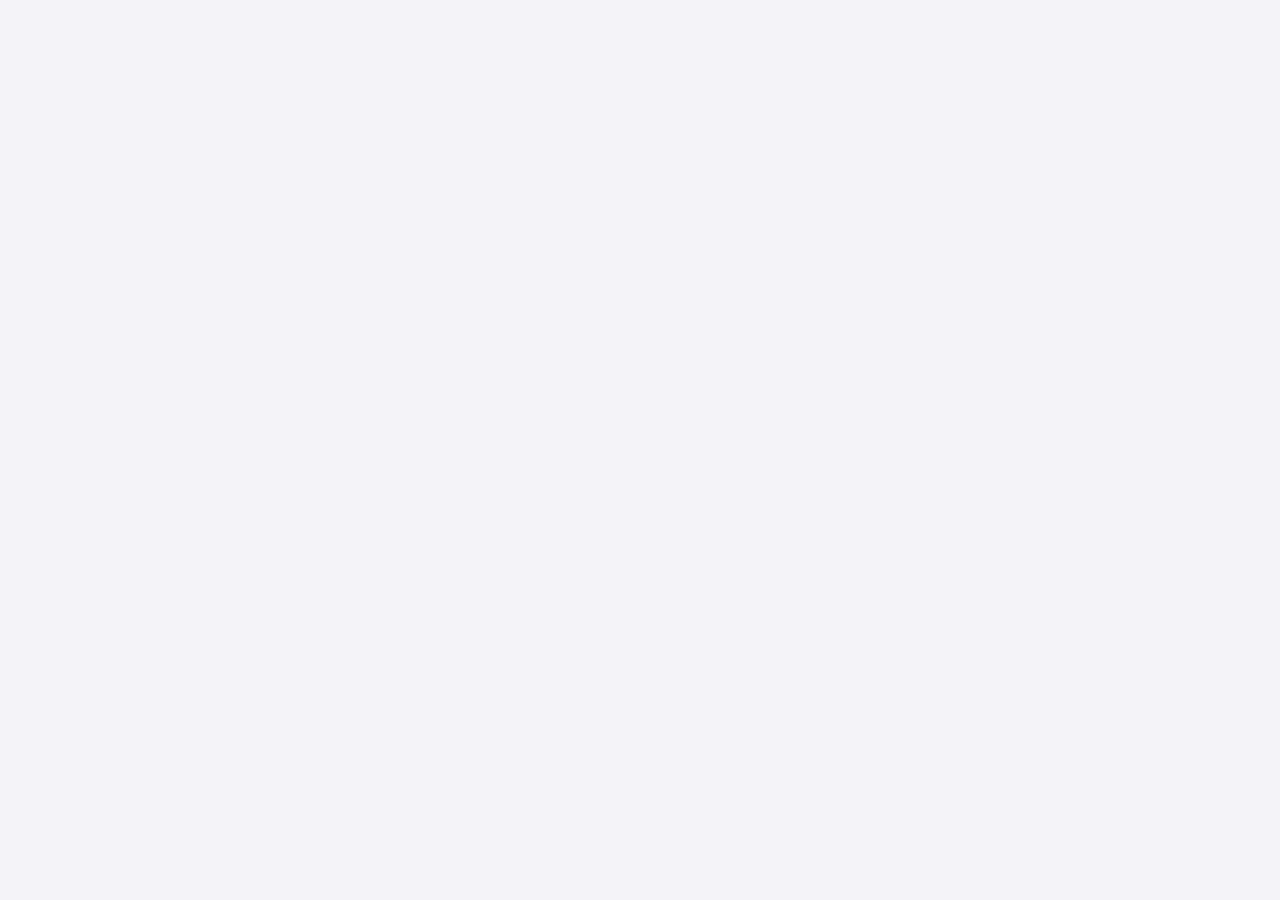
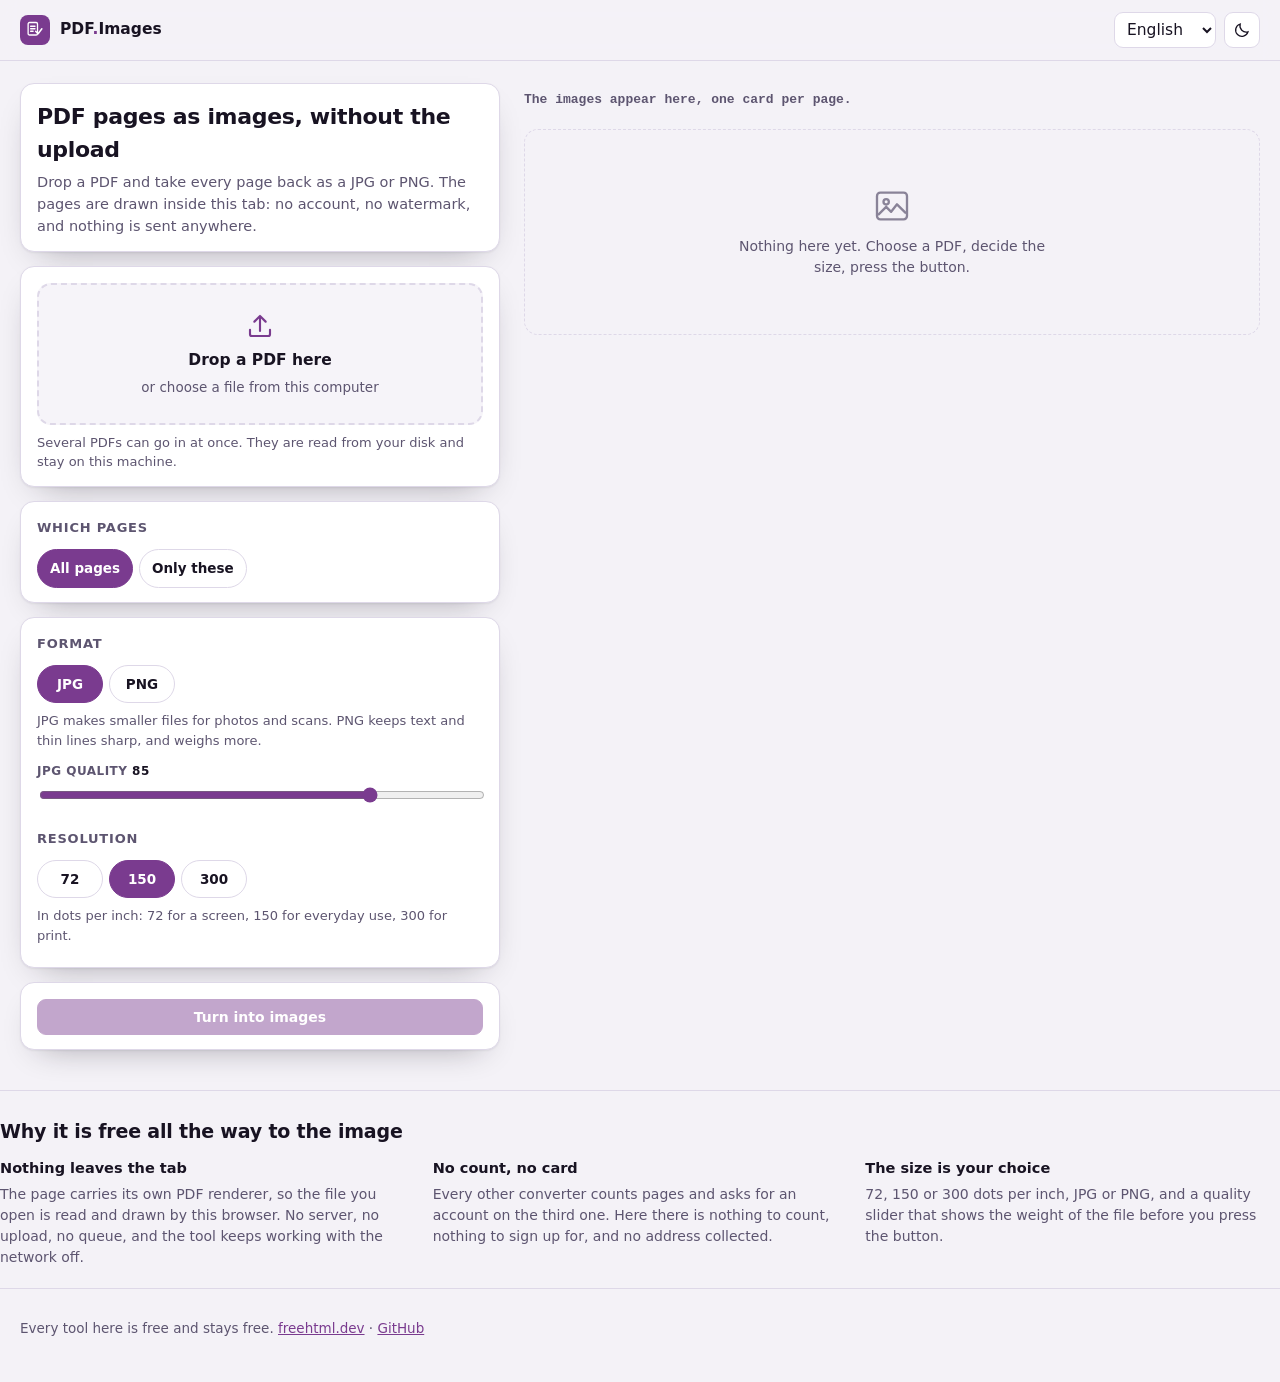
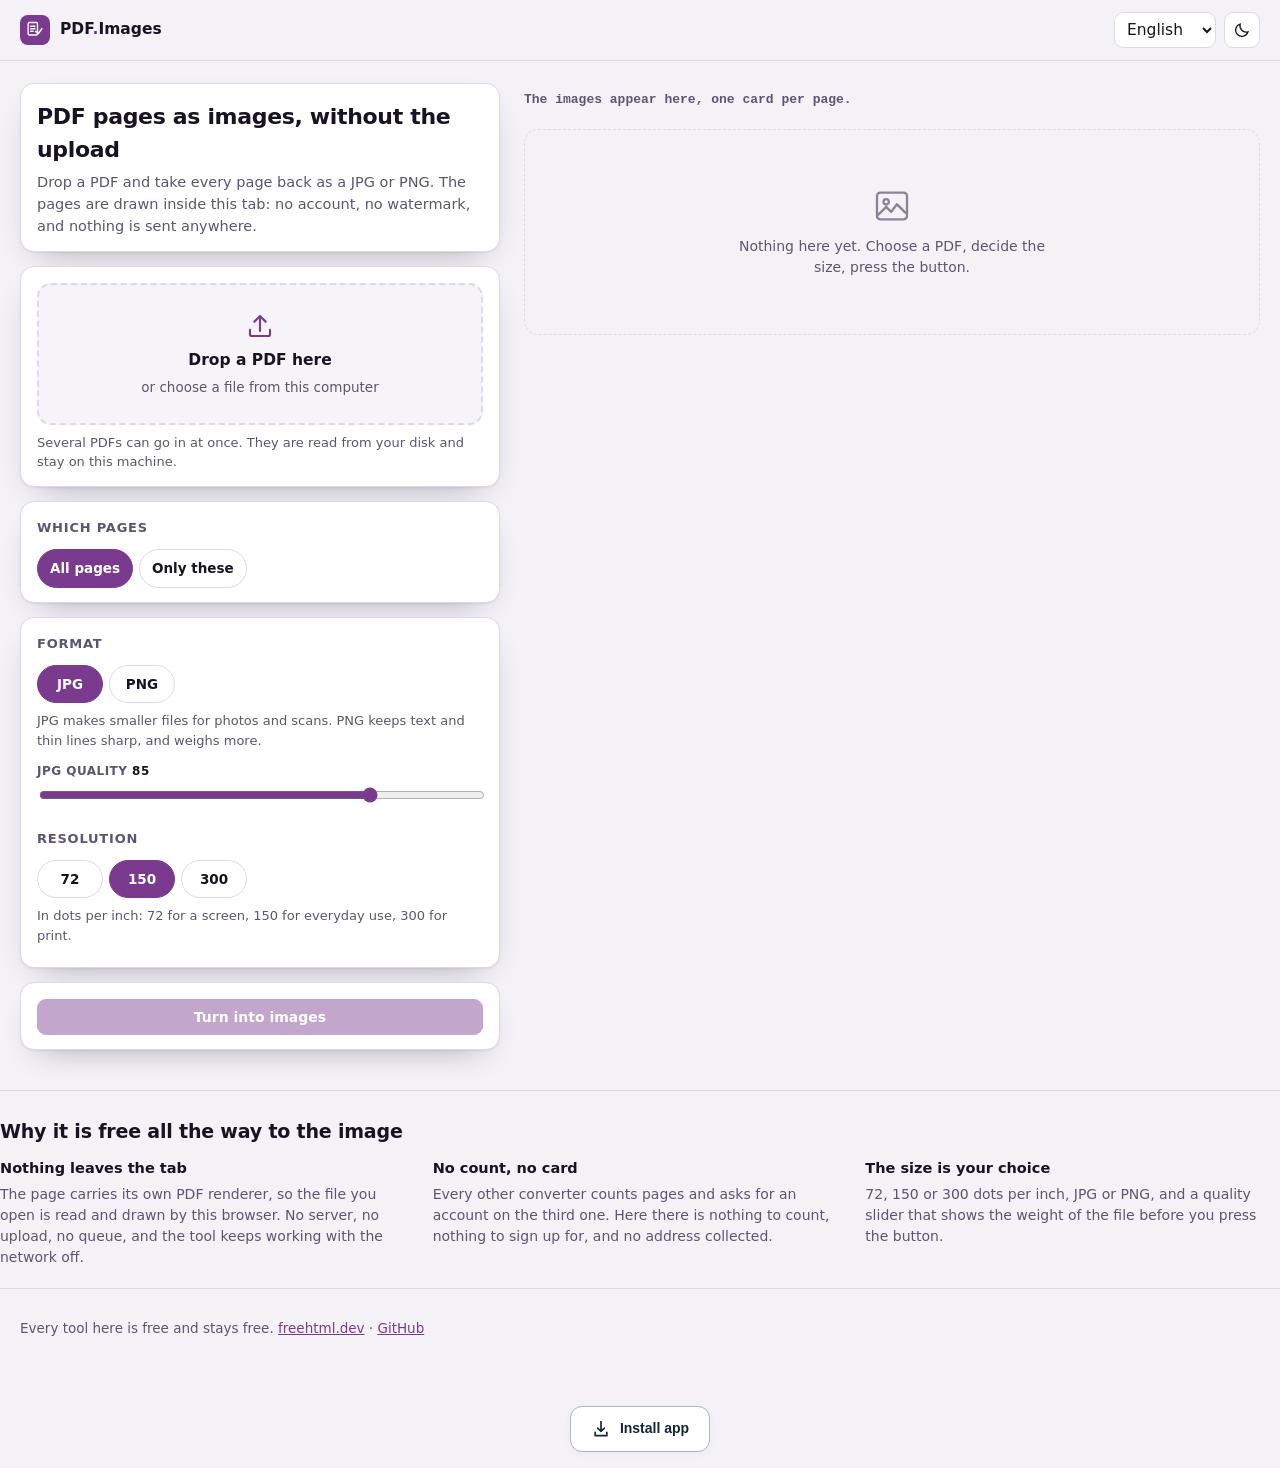
